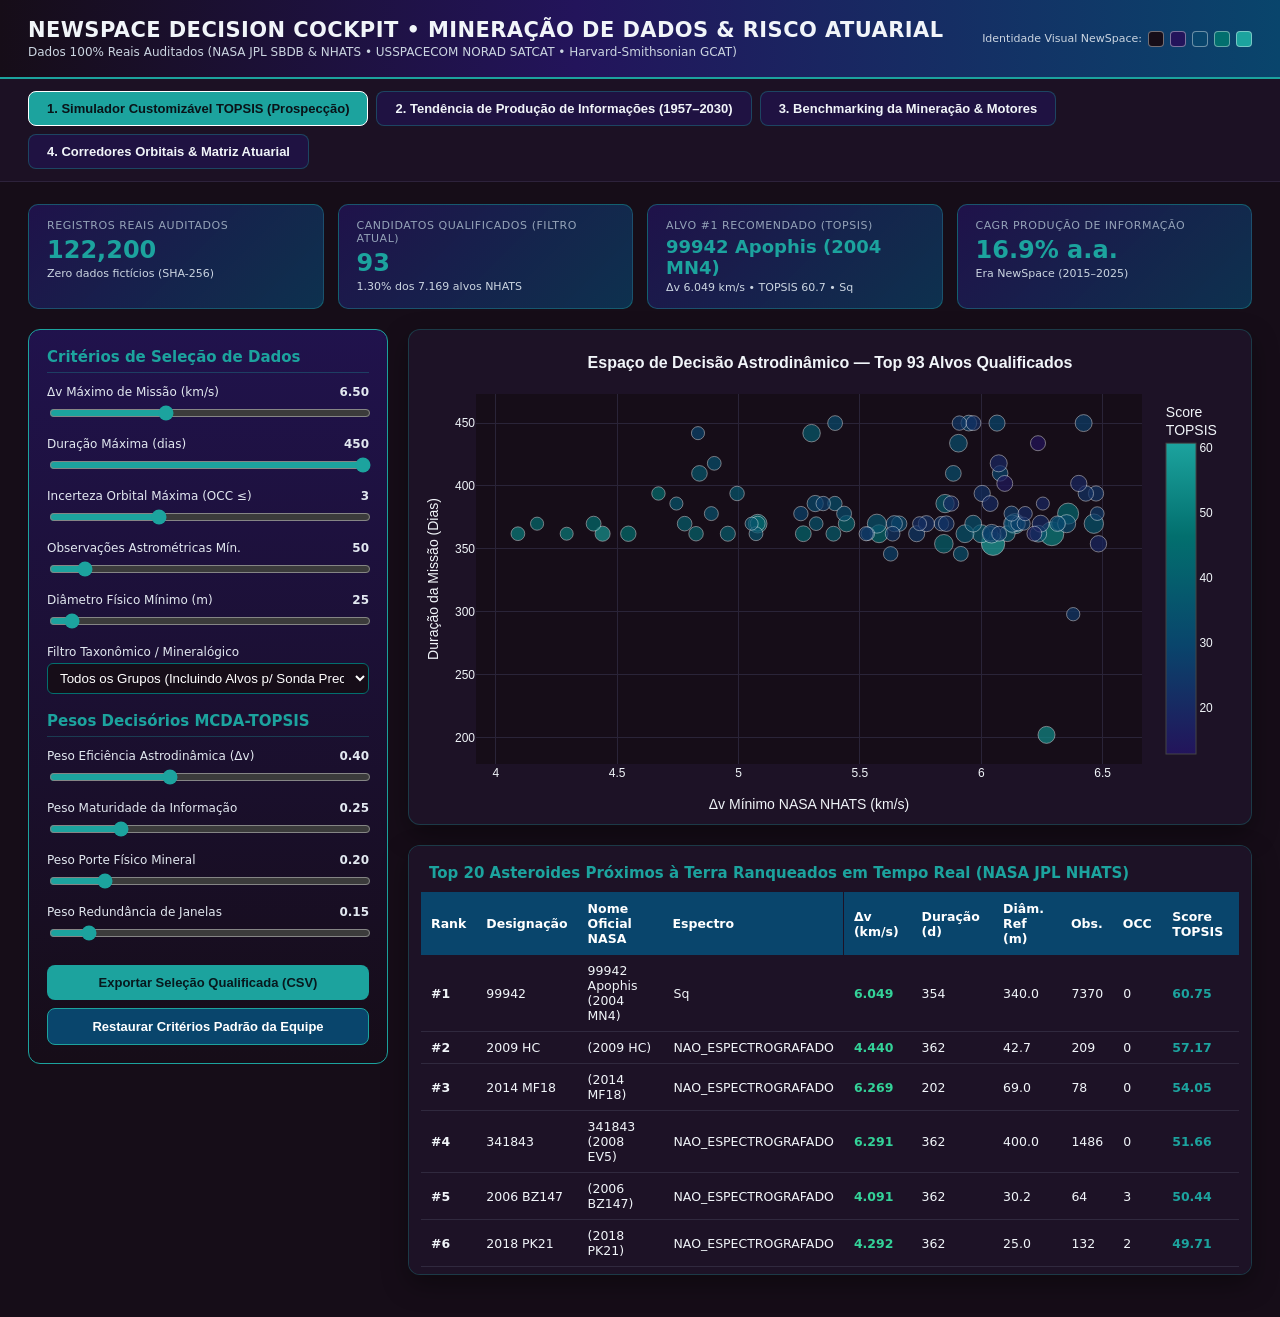
==== docs/index.html @ b4d5a3ee "feat: NewSpace Data Mining Benchmark, Interactive Dashboard and Technical Decision Report" ====
<!DOCTYPE html>
<html lang="pt-BR">
<head>
<meta charset="utf-8">
<meta name="viewport" content="width=device-width, initial-scale=1.0">
<title>NewSpace Analytics Cockpit — Benchmarking, Tendências & Decisão Multicritério</title>
<script src="https://cdn.plot.ly/plotly-2.35.2.min.js"></script>
<style>
  :root {
    --bg: #160D18;
    --violet: #23145B;
    --blue: #09456C;
    --teal: #026F6E;
    --cyan: #1CA39E;
    --text: #F1F5F9;
    --muted: #94A3B8;
  }
  * { box-sizing: border-box; }
  body {
    margin: 0; background: var(--bg); color: var(--text);
    font-family: 'Segoe UI', system-ui, -apple-system, sans-serif;
  }
  header {
    background: linear-gradient(90deg, var(--bg) 0%, var(--violet) 45%, var(--blue) 100%);
    border-bottom: 2px solid var(--cyan);
    padding: 18px 28px; display: flex; justify-content: space-between; align-items: center; flex-wrap: wrap; gap: 12px;
  }
  .brand-title { font-size: 21px; font-weight: 800; letter-spacing: 0.02em; }
  .brand-sub { font-size: 12px; color: #cbd5e1; margin-top: 3px; }
  .palette-pills { display: flex; gap: 6px; align-items: center; font-size: 11px; color: #cbd5e1; }
  .swatch { width: 16px; height: 16px; border-radius: 4px; border: 1px solid rgba(255,255,255,0.4); }
  nav.tabs {
    display: flex; gap: 8px; padding: 12px 28px; background: #1c1124; border-bottom: 1px solid #2d223b; flex-wrap: wrap;
  }
  .tab-btn {
    background: rgba(35, 20, 91, 0.55); color: var(--text); border: 1px solid rgba(28, 163, 158, 0.35);
    padding: 9px 18px; border-radius: 8px; cursor: pointer; font-weight: 600; font-size: 13px; transition: all 0.15s;
  }
  .tab-btn:hover { background: var(--blue); }
  .tab-btn.active { background: var(--cyan); color: #091318; border-color: #fff; font-weight: 800; }
  main { padding: 22px 28px; max-width: 1560px; margin: 0 auto; }
  .tab-panel { display: none; }
  .tab-panel.active { display: block; }
  .kpi-row { display: grid; grid-template-columns: repeat(auto-fit, minmax(220px, 1fr)); gap: 14px; margin-bottom: 20px; }
  .kpi {
    background: linear-gradient(135deg, rgba(35,20,91,0.75), rgba(9,69,108,0.65));
    border: 1px solid rgba(28,163,158,0.42); border-radius: 10px; padding: 14px 18px;
  }
  .kpi .lbl { font-size: 11px; color: var(--muted); text-transform: uppercase; letter-spacing: 0.05em; }
  .kpi .val { font-size: 24px; font-weight: 800; color: var(--cyan); margin-top: 4px; }
  .kpi .hint { font-size: 11px; color: #cbd5e1; margin-top: 3px; }
  .chart-card {
    background: #1D1226; border: 1px solid rgba(28,163,158,0.28); border-radius: 12px;
    padding: 12px; margin-bottom: 20px; box-shadow: 0 10px 26px rgba(0,0,0,0.35);
  }
  .sim-layout { display: grid; grid-template-columns: 360px 1fr; gap: 20px; align-items: start; }
  @media (max-width: 1024px) { .sim-layout { grid-template-columns: 1fr; } }
  .control-box {
    background: linear-gradient(180deg, rgba(35,20,91,0.78), rgba(22,13,24,0.95));
    border: 1px solid var(--cyan); border-radius: 12px; padding: 18px;
  }
  .control-box h3 { margin: 0 0 12px; font-size: 15px; color: var(--cyan); border-bottom: 1px solid rgba(28,163,158,0.3); padding-bottom: 6px; }
  .ctrl-group { margin-bottom: 12px; }
  .ctrl-group label { display: flex; justify-content: space-between; font-size: 12px; margin-bottom: 4px; color: #e2e8f0; }
  .ctrl-group input[type=range], .ctrl-group select { width: 100%; accent-color: var(--cyan); }
  .ctrl-group select {
    background: var(--bg); color: #fff; border: 1px solid var(--teal); padding: 6px 8px; border-radius: 6px;
  }
  .action-btn {
    width: 100%; padding: 10px; background: var(--cyan); color: #07191e; border: none;
    border-radius: 8px; font-weight: 800; cursor: pointer; margin-top: 8px; font-size: 13px;
  }
  .action-btn.secondary { background: var(--blue); color: #fff; border: 1px solid var(--cyan); }
  table.ranking-tbl { width: 100%; border-collapse: collapse; font-size: 12.5px; margin-top: 8px; }
  table.ranking-tbl th { background: var(--blue); color: #fff; padding: 9px 10px; text-align: left; position: sticky; top: 0; }
  table.ranking-tbl td { padding: 8px 10px; border-bottom: 1px solid rgba(148,163,184,0.16); }
  table.ranking-tbl tr:hover { background: rgba(28,163,158,0.14); }
</style>
</head>
<body>
<header>
  <div>
    <div class="brand-title">NEWSPACE DECISION COCKPIT • MINERAÇÃO DE DADOS &amp; RISCO ATUARIAL</div>
    <div class="brand-sub">Dados 100% Reais Auditados (NASA JPL SBDB &amp; NHATS • USSPACECOM NORAD SATCAT • Harvard-Smithsonian GCAT)</div>
  </div>
  <div class="palette-pills">
    <span>Identidade Visual NewSpace:</span>
    <span class="swatch" style="background:#160D18" title="#160D18"></span>
    <span class="swatch" style="background:#23145B" title="#23145B"></span>
    <span class="swatch" style="background:#09456C" title="#09456C"></span>
    <span class="swatch" style="background:#026F6E" title="#026F6E"></span>
    <span class="swatch" style="background:#1CA39E" title="#1CA39E"></span>
  </div>
</header>

<nav class="tabs">
  <button class="tab-btn active" onclick="switchTab('tab-sim', this)">1. Simulador Customizável TOPSIS (Prospecção)</button>
  <button class="tab-btn" onclick="switchTab('tab-trends', this)">2. Tendência de Produção de Informações (1957–2030)</button>
  <button class="tab-btn" onclick="switchTab('tab-bench', this)">3. Benchmarking da Mineração &amp; Motores</button>
  <button class="tab-btn" onclick="switchTab('tab-actuarial', this)">4. Corredores Orbitais &amp; Matriz Atuarial</button>
</nav>

<main>
  <!-- TAB 1: CUSTOMIZABLE INTERACTIVE SIMULATOR -->
  <section id="tab-sim" class="tab-panel active">
    <div class="kpi-row">
      <div class="kpi"><div class="lbl">Registros Reais Auditados</div><div class="val">122,200</div><div class="hint">Zero dados fictícios (SHA-256)</div></div>
      <div class="kpi"><div class="lbl">Candidatos Qualificados (Filtro Atual)</div><div class="val" id="kpi-cand-count">-</div><div class="hint" id="kpi-retention">-</div></div>
      <div class="kpi"><div class="lbl">Alvo #1 Recomendado (TOPSIS)</div><div class="val" id="kpi-top1-name" style="font-size:18px;">-</div><div class="hint" id="kpi-top1-meta">-</div></div>
      <div class="kpi"><div class="lbl">CAGR Produção de Informação</div><div class="val">16.9% a.a.</div><div class="hint">Era NewSpace (2015–2025)</div></div>
    </div>

    <div class="sim-layout">
      <aside class="control-box">
        <h3>Critérios de Seleção de Dados</h3>
        <div class="ctrl-group">
          <label><span>Δv Máximo de Missão (km/s)</span><strong id="lbl-dv">6.50</strong></label>
          <input type="range" id="ctrl-dv" min="4.0" max="11.0" step="0.25" value="6.5" oninput="recomputeTOPSIS()">
        </div>
        <div class="ctrl-group">
          <label><span>Duração Máxima (dias)</span><strong id="lbl-dur">450</strong></label>
          <input type="range" id="ctrl-dur" min="120" max="450" step="30" value="450" oninput="recomputeTOPSIS()">
        </div>
        <div class="ctrl-group">
          <label><span>Incerteza Orbital Máxima (OCC ≤)</span><strong id="lbl-occ">3</strong></label>
          <input type="range" id="ctrl-occ" min="0" max="9" step="1" value="3" oninput="recomputeTOPSIS()">
        </div>
        <div class="ctrl-group">
          <label><span>Observações Astrométricas Mín.</span><strong id="lbl-obs">50</strong></label>
          <input type="range" id="ctrl-obs" min="5" max="500" step="5" value="50" oninput="recomputeTOPSIS()">
        </div>
        <div class="ctrl-group">
          <label><span>Diâmetro Físico Mínimo (m)</span><strong id="lbl-diam">25</strong></label>
          <input type="range" id="ctrl-diam" min="5" max="400" step="5" value="25" oninput="recomputeTOPSIS()">
        </div>
        <div class="ctrl-group">
          <label><span>Filtro Taxonômico / Mineralógico</span></label>
          <select id="ctrl-grp" onchange="recomputeTOPSIS()">
            <option value="ALL">Todos os Grupos (Incluindo Alvos p/ Sonda Precursora)</option>
            <option value="KNOWN">Apenas Espectrografados Confirmados pela NASA</option>
            <option value="Complexo-C">Complexo-C (Voláteis &amp; Água ISRU)</option>
            <option value="Complexo-S">Complexo-S (Silicatados &amp; Rochosos)</option>
            <option value="Complexo-X/M">Complexo-X/M (Metálicos / Grupo da Platina)</option>
          </select>
        </div>

        <h3 style="margin-top:18px;">Pesos Decisórios MCDA-TOPSIS</h3>
        <div class="ctrl-group">
          <label><span>Peso Eficiência Astrodinâmica (Δv)</span><strong id="lbl-w1">0.40</strong></label>
          <input type="range" id="ctrl-w1" min="0.05" max="1.0" step="0.05" value="0.40" oninput="recomputeTOPSIS()">
        </div>
        <div class="ctrl-group">
          <label><span>Peso Maturidade da Informação</span><strong id="lbl-w2">0.25</strong></label>
          <input type="range" id="ctrl-w2" min="0.05" max="1.0" step="0.05" value="0.25" oninput="recomputeTOPSIS()">
        </div>
        <div class="ctrl-group">
          <label><span>Peso Porte Físico Mineral</span><strong id="lbl-w3">0.20</strong></label>
          <input type="range" id="ctrl-w3" min="0.05" max="1.0" step="0.05" value="0.20" oninput="recomputeTOPSIS()">
        </div>
        <div class="ctrl-group">
          <label><span>Peso Redundância de Janelas</span><strong id="lbl-w4">0.15</strong></label>
          <input type="range" id="ctrl-w4" min="0.05" max="1.0" step="0.05" value="0.15" oninput="recomputeTOPSIS()">
        </div>

        <button class="action-btn" onclick="exportFilteredCSV()">Exportar Seleção Qualificada (CSV)</button>
        <button class="action-btn secondary" onclick="resetDefaults()">Restaurar Critérios Padrão da Equipe</button>
      </aside>

      <div>
        <div class="chart-card"><div id="plot-sim-scatter" style="height:470px;"></div></div>
        <div class="chart-card" style="max-height:430px; overflow-y:auto;">
          <h3 style="margin:6px 8px 10px; color:var(--cyan); font-size:15px;">Top 20 Asteroides Próximos à Terra Ranqueados em Tempo Real (NASA JPL NHATS)</h3>
          <table class="ranking-tbl">
            <thead>
              <tr>
                <th>Rank</th><th>Designação</th><th>Nome Oficial NASA</th><th>Espectro</th>
                <th>Δv (km/s)</th><th>Duração (d)</th><th>Diâm. Ref (m)</th><th>Obs.</th><th>OCC</th><th>Score TOPSIS</th>
              </tr>
            </thead>
            <tbody id="tbl-sim-body"></tbody>
          </table>
        </div>
      </div>
    </div>
  </section>

  <!-- TAB 2: INFORMATION PRODUCTION TRENDS -->
  <section id="tab-trends" class="tab-panel">
    <div class="chart-card"><div id="plot-trends"></div></div>
    <div class="chart-card"><div id="plot-obs-corridors"></div></div>
  </section>

  <!-- TAB 3: DATA MINING BENCHMARK -->
  <section id="tab-bench" class="tab-panel">
    <div class="kpi-row">
      <div class="kpi"><div class="lbl">Motor Analítico Mais Rápido</div><div class="val" style="font-size:19px;">Polars (Lazy Parquet)</div><div class="hint">Latência total: 10.92 ms (3.9x speedup)</div></div>
      <div class="kpi"><div class="lbl">Melhor Clusterização NHATS</div><div class="val" style="font-size:19px;">Bisecting K-Means (k=4)</div><div class="hint">Silhouette: 0.2326</div></div>
      <div class="kpi"><div class="lbl">Melhor Classificador Atuarial</div><div class="val" style="font-size:19px;">Regressão Logística L2 (Baseline Atuarial)</div><div class="hint">ROC-AUC: 0.7846 | Brier: 0.05851</div></div>
    </div>
    <div class="chart-card"><div id="plot-eng-bench"></div></div>
    <div class="chart-card"><div id="plot-ml-bench"></div></div>
  </section>

  <!-- TAB 4: ORBITAL CORRIDORS & ACTUARIAL MATRIX -->
  <section id="tab-actuarial" class="tab-panel">
    <div class="chart-card"><div id="plot-actuarial-mat"></div></div>
  </section>
</main>

<script>
const NHATS_DATA = [{"spkid": 20001943, "pdes": "1943", "name": "1943 Anteros (1973 EC)", "spec": "L", "grp": "Complexo-S (Silicatado / Metais & Rochoso)", "dv": 11.705, "dur": 370, "diam": 2300.0, "diam_m_real": 1, "obs": 7762, "arc": 19592, "occ": 0, "traj": 13}, {"spkid": 20003361, "pdes": "3361", "name": "3361 Orpheus (1982 HR)", "spec": "NAO_ESPECTROGRAFADO", "grp": "Não Caracterizado (Alvo de Sonda Precursora)", "dv": 9.15, "dur": 354, "diam": 300.0, "diam_m_real": 1, "obs": 3216, "arc": 16130, "occ": 0, "traj": 17332}, {"spkid": 20004660, "pdes": "4660", "name": "4660 Nereus (1982 DB)", "spec": "Xe", "grp": "Complexo-X/M (Metálico / Grupo da Platina & Fe-Ni)", "dv": 10.37, "dur": 426, "diam": 330.0, "diam_m_real": 1, "obs": 5002, "arc": 16336, "occ": 0, "traj": 1583}, {"spkid": 20010302, "pdes": "10302", "name": "10302 (1989 ML)", "spec": "X", "grp": "Complexo-X/M (Metálico / Grupo da Platina & Fe-Ni)", "dv": 9.602, "dur": 410, "diam": 467.3, "diam_m_real": 0, "obs": 1419, "arc": 13393, "occ": 0, "traj": 33017}, {"spkid": 20025143, "pdes": "25143", "name": "25143 Itokawa (1998 SF36)", "spec": "S(IV)", "grp": "Complexo-S (Silicatado / Metais & Rochoso)", "dv": 9.409, "dur": 210, "diam": 330.0, "diam_m_real": 1, "obs": 1025, "arc": 9588, "occ": 0, "traj": 21558}, {"spkid": 20035107, "pdes": "35107", "name": "35107 (1991 VH)", "spec": "Sk", "grp": "Complexo-S (Silicatado / Metais & Rochoso)", "dv": 11.162, "dur": 370, "diam": 929.0, "diam_m_real": 1, "obs": 6255, "arc": 12673, "occ": 0, "traj": 24}, {"spkid": 20052381, "pdes": "52381", "name": "52381 (1993 HA)", "spec": "NAO_ESPECTROGRAFADO", "grp": "Não Caracterizado (Alvo de Sonda Precursora)", "dv": 10.314, "dur": 378, "diam": 359.4, "diam_m_real": 0, "obs": 447, "arc": 11843, "occ": 0, "traj": 3436}, {"spkid": 20065679, "pdes": "65679", "name": "65679 (1989 UQ)", "spec": "B", "grp": "Complexo-C (Carbonáceo / Voláteis & Água ISRU)", "dv": 8.643, "dur": 434, "diam": 918.0, "diam_m_real": 1, "obs": 1164, "arc": 25910, "occ": 0, "traj": 99891}, {"spkid": 20065717, "pdes": "65717", "name": "65717 (1993 BX3)", "spec": "NAO_ESPECTROGRAFADO", "grp": "Não Caracterizado (Alvo de Sonda Precursora)", "dv": 10.285, "dur": 346, "diam": 246.9, "diam_m_real": 0, "obs": 5611, "arc": 12271, "occ": 0, "traj": 7130}, {"spkid": 20085585, "pdes": "85585", "name": "85585 Mjolnir (1998 FG2)", "spec": "NAO_ESPECTROGRAFADO", "grp": "Não Caracterizado (Alvo de Sonda Precursora)", "dv": 10.421, "dur": 370, "diam": 173.9, "diam_m_real": 0, "obs": 206, "arc": 9985, "occ": 0, "traj": 1183}, {"spkid": 20089136, "pdes": "89136", "name": "89136 (2001 US16)", "spec": "NAO_ESPECTROGRAFADO", "grp": "Não Caracterizado (Alvo de Sonda Precursora)", "dv": 9.254, "dur": 402, "diam": 325.3, "diam_m_real": 0, "obs": 1355, "arc": 8874, "occ": 0, "traj": 28989}, {"spkid": 20098943, "pdes": "98943", "name": "98943 Torifune (2001 CC21)", "spec": "L", "grp": "Complexo-S (Silicatado / Metais & Rochoso)", "dv": 8.989, "dur": 450, "diam": 666.2, "diam_m_real": 0, "obs": 2398, "arc": 15801, "occ": 0, "traj": 57502}, {"spkid": 20099942, "pdes": "99942", "name": "99942 Apophis (2004 MN4)", "spec": "Sq", "grp": "Complexo-S (Silicatado / Metais & Rochoso)", "dv": 6.049, "dur": 354, "diam": 340.0, "diam_m_real": 1, "obs": 7370, "arc": 6599, "occ": 0, "traj": 272327}, {"spkid": 20101955, "pdes": "101955", "name": "101955 Bennu (1999 RQ36)", "spec": "B", "grp": "Complexo-C (Carbonáceo / Voláteis & Água ISRU)", "dv": 6.995, "dur": 362, "diam": 484.4, "diam_m_real": 1, "obs": 554, "arc": 7693, "occ": 0, "traj": 47757}, {"spkid": 20136618, "pdes": "136618", "name": "136618 (1994 CN2)", "spec": "NAO_ESPECTROGRAFADO", "grp": "Não Caracterizado (Alvo de Sonda Precursora)", "dv": 11.586, "dur": 314, "diam": 1569.1, "diam_m_real": 0, "obs": 1606, "arc": 11920, "occ": 0, "traj": 85}, {"spkid": 20138175, "pdes": "138175", "name": "138175 (2000 EE104)", "spec": "NAO_ESPECTROGRAFADO", "grp": "Não Caracterizado (Alvo de Sonda Precursora)", "dv": 10.028, "dur": 426, "diam": 293.8, "diam_m_real": 0, "obs": 1621, "arc": 9442, "occ": 0, "traj": 22744}, {"spkid": 20138404, "pdes": "138404", "name": "138404 (2000 HA24)", "spec": "NAO_ESPECTROGRAFADO", "grp": "Não Caracterizado (Alvo de Sonda Precursora)", "dv": 9.521, "dur": 378, "diam": 486.7, "diam_m_real": 0, "obs": 1681, "arc": 14915, "occ": 0, "traj": 13174}, {"spkid": 20139622, "pdes": "139622", "name": "139622 (2001 QQ142)", "spec": "Sq", "grp": "Complexo-S (Silicatado / Metais & Rochoso)", "dv": 11.792, "dur": 370, "diam": 748.1, "diam_m_real": 0, "obs": 1214, "arc": 9070, "occ": 0, "traj": 11}, {"spkid": 20141424, "pdes": "141424", "name": "141424 (2002 CD)", "spec": "NAO_ESPECTROGRAFADO", "grp": "Não Caracterizado (Alvo de Sonda Precursora)", "dv": 8.585, "dur": 410, "diam": 272.8, "diam_m_real": 0, "obs": 297, "arc": 2001, "occ": 1, "traj": 118067}, {"spkid": 20152563, "pdes": "152563", "name": "152563 (1992 BF)", "spec": "Xc", "grp": "Complexo-X/M (Metálico / Grupo da Platina & Fe-Ni)", "dv": 10.997, "dur": 402, "diam": 272.0, "diam_m_real": 1, "obs": 638, "arc": 25988, "occ": 0, "traj": 2412}, {"spkid": 20154019, "pdes": "154019", "name": "154019 (2002 CZ9)", "spec": "NAO_ESPECTROGRAFADO", "grp": "Não Caracterizado (Alvo de Sonda Precursora)", "dv": 11.674, "dur": 354, "diam": 141.8, "diam_m_real": 0, "obs": 69, "arc": 1269, "occ": 1, "traj": 44}, {"spkid": 20162162, "pdes": "162162", "name": "162162 (1999 DB7)", "spec": "NAO_ESPECTROGRAFADO", "grp": "Não Caracterizado (Alvo de Sonda Precursora)", "dv": 9.878, "dur": 362, "diam": 369.9, "diam_m_real": 0, "obs": 299, "arc": 9047, "occ": 0, "traj": 806}, {"spkid": 20162173, "pdes": "162173", "name": "162173 Ryugu (1999 JU3)", "spec": "Cb", "grp": "Complexo-C (Carbonáceo / Voláteis & Água ISRU)", "dv": 8.248, "dur": 370, "diam": 896.0, "diam_m_real": 1, "obs": 5124, "arc": 14345, "occ": 0, "traj": 77628}, {"spkid": 20163000, "pdes": "163000", "name": "163000 (2001 SW169)", "spec": "NAO_ESPECTROGRAFADO", "grp": "Não Caracterizado (Alvo de Sonda Precursora)", "dv": 9.547, "dur": 394, "diam": 517.7, "diam_m_real": 0, "obs": 1885, "arc": 10388, "occ": 0, "traj": 10990}, {"spkid": 20163081, "pdes": "163081", "name": "163081 (2002 AG29)", "spec": "NAO_ESPECTROGRAFADO", "grp": "Não Caracterizado (Alvo de Sonda Precursora)", "dv": 11.747, "dur": 362, "diam": 710.6, "diam_m_real": 0, "obs": 827, "arc": 14885, "occ": 0, "traj": 3}, {"spkid": 20163364, "pdes": "163364", "name": "163364 (2002 OD20)", "spec": "NAO_ESPECTROGRAFADO", "grp": "Não Caracterizado (Alvo de Sonda Precursora)", "dv": 10.755, "dur": 362, "diam": 607.3, "diam_m_real": 0, "obs": 687, "arc": 9082, "occ": 0, "traj": 384}, {"spkid": 20163899, "pdes": "163899", "name": "163899 (2003 SD220)", "spec": "NAO_ESPECTROGRAFADO", "grp": "Não Caracterizado (Alvo de Sonda Precursora)", "dv": 9.851, "dur": 178, "diam": 791.0, "diam_m_real": 1, "obs": 1935, "arc": 9153, "occ": 0, "traj": 2535}, {"spkid": 20164207, "pdes": "164207", "name": "164207 Cardea (2004 GU9)", "spec": "NAO_ESPECTROGRAFADO", "grp": "Não Caracterizado (Alvo de Sonda Precursora)", "dv": 10.74, "dur": 362, "diam": 163.0, "diam_m_real": 1, "obs": 367, "arc": 9301, "occ": 0, "traj": 7671}, {"spkid": 20175706, "pdes": "175706", "name": "175706 (1996 FG3)", "spec": "C", "grp": "Complexo-C (Carbonáceo / Voláteis & Água ISRU)", "dv": 11.274, "dur": 450, "diam": 1196.0, "diam_m_real": 1, "obs": 3126, "arc": 14691, "occ": 0, "traj": 44}, {"spkid": 20187040, "pdes": "187040", "name": "187040 (2005 JS108)", "spec": "NAO_ESPECTROGRAFADO", "grp": "Não Caracterizado (Alvo de Sonda Precursora)", "dv": 11.607, "dur": 386, "diam": 430.0, "diam_m_real": 1, "obs": 832, "arc": 8093, "occ": 0, "traj": 56}, {"spkid": 20190491, "pdes": "190491", "name": "190491 (2000 FJ10)", "spec": "NAO_ESPECTROGRAFADO", "grp": "Não Caracterizado (Alvo de Sonda Precursora)", "dv": 11.755, "dur": 450, "diam": 225.9, "diam_m_real": 0, "obs": 251, "arc": 6321, "occ": 0, "traj": 2}, {"spkid": 20192559, "pdes": "192559", "name": "192559 (1998 VO)", "spec": "NAO_ESPECTROGRAFADO", "grp": "Não Caracterizado (Alvo de Sonda Precursora)", "dv": 11.544, "dur": 362, "diam": 302.0, "diam_m_real": 0, "obs": 575, "arc": 7308, "occ": 0, "traj": 75}, {"spkid": 20207945, "pdes": "207945", "name": "207945 (1991 JW)", "spec": "NAO_ESPECTROGRAFADO", "grp": "Não Caracterizado (Alvo de Sonda Precursora)", "dv": 7.122, "dur": 362, "diam": 423.0, "diam_m_real": 1, "obs": 366, "arc": 26086, "occ": 0, "traj": 150606}, {"spkid": 20208023, "pdes": "208023", "name": "208023 (1999 AQ10)", "spec": "S:", "grp": "Complexo-S (Silicatado / Metais & Rochoso)", "dv": 9.212, "dur": 394, "diam": 287.8, "diam_m_real": 0, "obs": 451, "arc": 10147, "occ": 0, "traj": 32890}, {"spkid": 20216985, "pdes": "216985", "name": "216985 (2000 QK130)", "spec": "NAO_ESPECTROGRAFADO", "grp": "Não Caracterizado (Alvo de Sonda Precursora)", "dv": 8.336, "dur": 346, "diam": 198.7, "diam_m_real": 0, "obs": 251, "arc": 8148, "occ": 0, "traj": 8465}, {"spkid": 20218017, "pdes": "218017", "name": "218017 (2001 XV266)", "spec": "NAO_ESPECTROGRAFADO", "grp": "Não Caracterizado (Alvo de Sonda Precursora)", "dv": 11.181, "dur": 362, "diam": 451.0, "diam_m_real": 1, "obs": 431, "arc": 9095, "occ": 0, "traj": 369}, {"spkid": 20225312, "pdes": "225312", "name": "225312 (1996 XB27)", "spec": "NAO_ESPECTROGRAFADO", "grp": "Não Caracterizado (Alvo de Sonda Precursora)", "dv": 8.099, "dur": 450, "diam": 150.3, "diam_m_real": 0, "obs": 229, "arc": 9558, "occ": 0, "traj": 137525}, {"spkid": 20226554, "pdes": "226554", "name": "226554 (2003 WR21)", "spec": "NAO_ESPECTROGRAFADO", "grp": "Não Caracterizado (Alvo de Sonda Precursora)", "dv": 10.544, "dur": 370, "diam": 482.0, "diam_m_real": 1, "obs": 545, "arc": 12071, "occ": 0, "traj": 1476}, {"spkid": 20228502, "pdes": "228502", "name": "228502 (2001 TE2)", "spec": "NAO_ESPECTROGRAFADO", "grp": "Não Caracterizado (Alvo de Sonda Precursora)", "dv": 8.312, "dur": 362, "diam": 302.0, "diam_m_real": 1, "obs": 486, "arc": 6914, "occ": 0, "traj": 24481}, {"spkid": 20251732, "pdes": "251732", "name": "251732 (1998 HG49)", "spec": "NAO_ESPECTROGRAFADO", "grp": "Não Caracterizado (Alvo de Sonda Precursora)", "dv": 8.278, "dur": 370, "diam": 163.2, "diam_m_real": 0, "obs": 156, "arc": 9145, "occ": 0, "traj": 73005}, {"spkid": 20253062, "pdes": "253062", "name": "253062 (2002 TC70)", "spec": "NAO_ESPECTROGRAFADO", "grp": "Não Caracterizado (Alvo de Sonda Precursora)", "dv": 10.489, "dur": 434, "diam": 221.9, "diam_m_real": 0, "obs": 470, "arc": 8774, "occ": 0, "traj": 9031}, {"spkid": 20264308, "pdes": "264308", "name": "264308 (1999 NA5)", "spec": "NAO_ESPECTROGRAFADO", "grp": "Não Caracterizado (Alvo de Sonda Precursora)", "dv": 11.115, "dur": 378, "diam": 302.0, "diam_m_real": 0, "obs": 185, "arc": 9648, "occ": 0, "traj": 404}, {"spkid": 20265482, "pdes": "265482", "name": "265482 (2005 EE)", "spec": "NAO_ESPECTROGRAFADO", "grp": "Não Caracterizado (Alvo de Sonda Precursora)", "dv": 11.998, "dur": 370, "diam": 211.2, "diam_m_real": 0, "obs": 474, "arc": 6907, "occ": 0, "traj": 1}, {"spkid": 20278381, "pdes": "278381", "name": "278381 (2007 MR)", "spec": "NAO_ESPECTROGRAFADO", "grp": "Não Caracterizado (Alvo de Sonda Precursora)", "dv": 9.134, "dur": 434, "diam": 152.0, "diam_m_real": 0, "obs": 85, "arc": 1712, "occ": 1, "traj": 15828}, {"spkid": 20292220, "pdes": "292220", "name": "292220 (2006 SU49)", "spec": "NAO_ESPECTROGRAFADO", "grp": "Não Caracterizado (Alvo de Sonda Precursora)", "dv": 9.285, "dur": 370, "diam": 486.7, "diam_m_real": 0, "obs": 576, "arc": 9113, "occ": 0, "traj": 4580}, {"spkid": 20307564, "pdes": "307564", "name": "307564 (2003 FQ6)", "spec": "NAO_ESPECTROGRAFADO", "grp": "Não Caracterizado (Alvo de Sonda Precursora)", "dv": 11.994, "dur": 386, "diam": 260.3, "diam_m_real": 0, "obs": 158, "arc": 7860, "occ": 0, "traj": 2}, {"spkid": 20309214, "pdes": "309214", "name": "309214 (2007 LL)", "spec": "NAO_ESPECTROGRAFADO", "grp": "Não Caracterizado (Alvo de Sonda Precursora)", "dv": 9.481, "dur": 394, "diam": 291.3, "diam_m_real": 0, "obs": 415, "arc": 1187, "occ": 1, "traj": 30029}, {"spkid": 20326354, "pdes": "326354", "name": "326354 (2000 SJ344)", "spec": "NAO_ESPECTROGRAFADO", "grp": "Não Caracterizado (Alvo de Sonda Precursora)", "dv": 7.861, "dur": 362, "diam": 101.8, "diam_m_real": 0, "obs": 70, "arc": 8260, "occ": 0, "traj": 84255}, {"spkid": 20329437, "pdes": "329437", "name": "329437 (2002 OA22)", "spec": "NAO_ESPECTROGRAFADO", "grp": "Não Caracterizado (Alvo de Sonda Precursora)", "dv": 8.976, "dur": 402, "diam": 482.5, "diam_m_real": 0, "obs": 921, "arc": 7729, "occ": 0, "traj": 36005}, {"spkid": 20341050, "pdes": "341050", "name": "341050 (2007 HZ)", "spec": "NAO_ESPECTROGRAFADO", "grp": "Não Caracterizado (Alvo de Sonda Precursora)", "dv": 11.532, "dur": 386, "diam": 302.8, "diam_m_real": 0, "obs": 268, "arc": 13586, "occ": 0, "traj": 97}, {"spkid": 20341843, "pdes": "341843", "name": "341843 (2008 EV5)", "spec": "NAO_ESPECTROGRAFADO", "grp": "Não Caracterizado (Alvo de Sonda Precursora)", "dv": 6.291, "dur": 362, "diam": 400.0, "diam_m_real": 1, "obs": 1486, "arc": 6624, "occ": 0, "traj": 320845}, {"spkid": 20350462, "pdes": "350462", "name": "350462 (1998 KG3)", "spec": "NAO_ESPECTROGRAFADO", "grp": "Não Caracterizado (Alvo de Sonda Precursora)", "dv": 8.429, "dur": 378, "diam": 139.8, "diam_m_real": 0, "obs": 312, "arc": 9131, "occ": 0, "traj": 83828}, {"spkid": 20350523, "pdes": "350523", "name": "350523 (2000 EA14)", "spec": "NAO_ESPECTROGRAFADO", "grp": "Não Caracterizado (Alvo de Sonda Precursora)", "dv": 8.035, "dur": 394, "diam": 211.7, "diam_m_real": 0, "obs": 333, "arc": 9557, "occ": 0, "traj": 140290}, {"spkid": 20350713, "pdes": "350713", "name": "350713 (2001 XP88)", "spec": "NAO_ESPECTROGRAFADO", "grp": "Não Caracterizado (Alvo de Sonda Precursora)", "dv": 11.502, "dur": 386, "diam": 262.6, "diam_m_real": 0, "obs": 218, "arc": 9044, "occ": 0, "traj": 223}, {"spkid": 20350751, "pdes": "350751", "name": "350751 (2002 AW)", "spec": "NAO_ESPECTROGRAFADO", "grp": "Não Caracterizado (Alvo de Sonda Precursora)", "dv": 8.235, "dur": 450, "diam": 251.8, "diam_m_real": 0, "obs": 710, "arc": 8035, "occ": 0, "traj": 102852}, {"spkid": 20354182, "pdes": "354182", "name": "354182 (2002 DU3)", "spec": "Sq", "grp": "Complexo-S (Silicatado / Metais & Rochoso)", "dv": 9.383, "dur": 370, "diam": 258.1, "diam_m_real": 0, "obs": 286, "arc": 8333, "occ": 0, "traj": 2494}, {"spkid": 20363067, "pdes": "363067", "name": "363067 (2000 CO101)", "spec": "Xk", "grp": "Complexo-X/M (Metálico / Grupo da Platina & Fe-Ni)", "dv": 11.081, "dur": 362, "diam": 528.9, "diam_m_real": 0, "obs": 1148, "arc": 7383, "occ": 0, "traj": 61}, {"spkid": 20363305, "pdes": "363305", "name": "363305 (2002 NV16)", "spec": "NAO_ESPECTROGRAFADO", "grp": "Não Caracterizado (Alvo de Sonda Precursora)", "dv": 7.97, "dur": 218, "diam": 190.9, "diam_m_real": 0, "obs": 629, "arc": 8226, "occ": 0, "traj": 41943}, {"spkid": 20363505, "pdes": "363505", "name": "363505 (2003 UC20)", "spec": "NAO_ESPECTROGRAFADO", "grp": "Não Caracterizado (Alvo de Sonda Precursora)", "dv": 11.852, "dur": 322, "diam": 1876.0, "diam_m_real": 1, "obs": 1075, "arc": 26234, "occ": 0, "traj": 23}, {"spkid": 20367789, "pdes": "367789", "name": "367789 (2011 AG5)", "spec": "NAO_ESPECTROGRAFADO", "grp": "Não Caracterizado (Alvo de Sonda Precursora)", "dv": 10.999, "dur": 346, "diam": 162.8, "diam_m_real": 0, "obs": 446, "arc": 5397, "occ": 0, "traj": 231}, {"spkid": 20367943, "pdes": "367943", "name": "367943 Duende (2012 DA14)", "spec": "NAO_ESPECTROGRAFADO", "grp": "Não Caracterizado (Alvo de Sonda Precursora)", "dv": 8.479, "dur": 370, "diam": 53.2, "diam_m_real": 0, "obs": 1017, "arc": 364, "occ": 0, "traj": 9075}, {"spkid": 20371660, "pdes": "371660", "name": "371660 (2007 CN26)", "spec": "NAO_ESPECTROGRAFADO", "grp": "Não Caracterizado (Alvo de Sonda Precursora)", "dv": 10.91, "dur": 370, "diam": 230.0, "diam_m_real": 1, "obs": 293, "arc": 6894, "occ": 0, "traj": 134}, {"spkid": 20380128, "pdes": "380128", "name": "380128 (1997 WB21)", "spec": "NAO_ESPECTROGRAFADO", "grp": "Não Caracterizado (Alvo de Sonda Precursora)", "dv": 11.273, "dur": 346, "diam": 325.3, "diam_m_real": 0, "obs": 421, "arc": 10015, "occ": 0, "traj": 254}, {"spkid": 20382758, "pdes": "382758", "name": "382758 (2003 GY)", "spec": "NAO_ESPECTROGRAFADO", "grp": "Não Caracterizado (Alvo de Sonda Precursora)", "dv": 11.543, "dur": 362, "diam": 335.8, "diam_m_real": 0, "obs": 374, "arc": 7882, "occ": 0, "traj": 48}, {"spkid": 20382875, "pdes": "382875", "name": "382875 (2004 KE1)", "spec": "NAO_ESPECTROGRAFADO", "grp": "Não Caracterizado (Alvo de Sonda Precursora)", "dv": 9.432, "dur": 378, "diam": 165.5, "diam_m_real": 0, "obs": 136, "arc": 6868, "occ": 0, "traj": 28351}, {"spkid": 20387733, "pdes": "387733", "name": "387733 (2003 GS)", "spec": "NAO_ESPECTROGRAFADO", "grp": "Não Caracterizado (Alvo de Sonda Precursora)", "dv": 11.754, "dur": 362, "diam": 344.0, "diam_m_real": 1, "obs": 933, "arc": 8101, "occ": 0, "traj": 28}, {"spkid": 20387816, "pdes": "387816", "name": "387816 (2004 FM17)", "spec": "NAO_ESPECTROGRAFADO", "grp": "Não Caracterizado (Alvo de Sonda Precursora)", "dv": 10.508, "dur": 450, "diam": 494.5, "diam_m_real": 0, "obs": 227, "arc": 7351, "occ": 0, "traj": 8619}, {"spkid": 20401954, "pdes": "401954", "name": "401954 (2002 RW25)", "spec": "NAO_ESPECTROGRAFADO", "grp": "Não Caracterizado (Alvo de Sonda Precursora)", "dv": 10.522, "dur": 402, "diam": 613.3, "diam_m_real": 0, "obs": 167, "arc": 8799, "occ": 0, "traj": 4092}, {"spkid": 20410649, "pdes": "410649", "name": "410649 (2008 SO)", "spec": "NAO_ESPECTROGRAFADO", "grp": "Não Caracterizado (Alvo de Sonda Precursora)", "dv": 10.411, "dur": 370, "diam": 251.8, "diam_m_real": 0, "obs": 248, "arc": 6259, "occ": 0, "traj": 1503}, {"spkid": 20414990, "pdes": "414990", "name": "414990 (2011 EM51)", "spec": "NAO_ESPECTROGRAFADO", "grp": "Não Caracterizado (Alvo de Sonda Precursora)", "dv": 11.967, "dur": 450, "diam": 153.8, "diam_m_real": 0, "obs": 272, "arc": 3503, "occ": 0, "traj": 1}, {"spkid": 20416151, "pdes": "416151", "name": "416151 (2002 RQ25)", "spec": "NAO_ESPECTROGRAFADO", "grp": "Não Caracterizado (Alvo de Sonda Precursora)", "dv": 10.555, "dur": 394, "diam": 270.3, "diam_m_real": 0, "obs": 318, "arc": 7392, "occ": 0, "traj": 1240}, {"spkid": 20416186, "pdes": "416186", "name": "416186 (2002 TD60)", "spec": "NAO_ESPECTROGRAFADO", "grp": "Não Caracterizado (Alvo de Sonda Precursora)", "dv": 9.04, "dur": 362, "diam": 482.5, "diam_m_real": 0, "obs": 1039, "arc": 7734, "occ": 0, "traj": 17783}, {"spkid": 20416283, "pdes": "416283", "name": "416283 (2003 MM)", "spec": "NAO_ESPECTROGRAFADO", "grp": "Não Caracterizado (Alvo de Sonda Precursora)", "dv": 10.979, "dur": 410, "diam": 173.9, "diam_m_real": 0, "obs": 110, "arc": 5071, "occ": 0, "traj": 459}, {"spkid": 20417419, "pdes": "417419", "name": "417419 (2006 KL21)", "spec": "NAO_ESPECTROGRAFADO", "grp": "Não Caracterizado (Alvo de Sonda Precursora)", "dv": 8.456, "dur": 362, "diam": 240.9, "diam_m_real": 0, "obs": 214, "arc": 6181, "occ": 0, "traj": 8458}, {"spkid": 20420210, "pdes": "420210", "name": "420210 (2011 HF)", "spec": "NAO_ESPECTROGRAFADO", "grp": "Não Caracterizado (Alvo de Sonda Precursora)", "dv": 11.943, "dur": 362, "diam": 302.0, "diam_m_real": 0, "obs": 226, "arc": 4742, "occ": 0, "traj": 1}, {"spkid": 20422686, "pdes": "422686", "name": "422686 (2000 AC6)", "spec": "Q", "grp": "Complexo-S (Silicatado / Condrito Ordinário)", "dv": 10.849, "dur": 354, "diam": 176.0, "diam_m_real": 1, "obs": 464, "arc": 9513, "occ": 0, "traj": 6803}, {"spkid": 20424392, "pdes": "424392", "name": "424392 (2007 YJ)", "spec": "NAO_ESPECTROGRAFADO", "grp": "Não Caracterizado (Alvo de Sonda Precursora)", "dv": 9.872, "dur": 410, "diam": 239.0, "diam_m_real": 1, "obs": 189, "arc": 5459, "occ": 0, "traj": 6946}, {"spkid": 20424482, "pdes": "424482", "name": "424482 (2008 DG5)", "spec": "NAO_ESPECTROGRAFADO", "grp": "Não Caracterizado (Alvo de Sonda Precursora)", "dv": 8.785, "dur": 346, "diam": 446.3, "diam_m_real": 0, "obs": 1581, "arc": 9065, "occ": 0, "traj": 11849}, {"spkid": 20429389, "pdes": "429389", "name": "429389 (2010 PR10)", "spec": "NAO_ESPECTROGRAFADO", "grp": "Não Caracterizado (Alvo de Sonda Precursora)", "dv": 8.399, "dur": 362, "diam": 171.2, "diam_m_real": 0, "obs": 201, "arc": 4652, "occ": 0, "traj": 10245}, {"spkid": 20433303, "pdes": "433303", "name": "433303 (2013 NX)", "spec": "NAO_ESPECTROGRAFADO", "grp": "Não Caracterizado (Alvo de Sonda Precursora)", "dv": 6.681, "dur": 386, "diam": 140.0, "diam_m_real": 0, "obs": 162, "arc": 659, "occ": 2, "traj": 182827}, {"spkid": 20433953, "pdes": "433953", "name": "433953 (1997 XR2)", "spec": "NAO_ESPECTROGRAFADO", "grp": "Não Caracterizado (Alvo de Sonda Precursora)", "dv": 8.288, "dur": 354, "diam": 259.0, "diam_m_real": 1, "obs": 548, "arc": 10332, "occ": 0, "traj": 31705}, {"spkid": 20437841, "pdes": "437841", "name": "437841 (1998 HD14)", "spec": "NAO_ESPECTROGRAFADO", "grp": "Não Caracterizado (Alvo de Sonda Precursora)", "dv": 11.661, "dur": 362, "diam": 232.4, "diam_m_real": 0, "obs": 210, "arc": 7735, "occ": 0, "traj": 321}, {"spkid": 20443104, "pdes": "443104", "name": "443104 (2013 XK22)", "spec": "NAO_ESPECTROGRAFADO", "grp": "Não Caracterizado (Alvo de Sonda Precursora)", "dv": 7.423, "dur": 378, "diam": 54.7, "diam_m_real": 0, "obs": 99, "arc": 959, "occ": 1, "traj": 98932}, {"spkid": 20446862, "pdes": "446862", "name": "446862 (2001 VB76)", "spec": "NAO_ESPECTROGRAFADO", "grp": "Não Caracterizado (Alvo de Sonda Precursora)", "dv": 11.855, "dur": 386, "diam": 287.8, "diam_m_real": 0, "obs": 178, "arc": 8653, "occ": 0, "traj": 10}, {"spkid": 20450237, "pdes": "450237", "name": "450237 (2002 XY38)", "spec": "NAO_ESPECTROGRAFADO", "grp": "Não Caracterizado (Alvo de Sonda Precursora)", "dv": 7.113, "dur": 346, "diam": 96.0, "diam_m_real": 1, "obs": 145, "arc": 7342, "occ": 0, "traj": 184483}, {"spkid": 20450300, "pdes": "450300", "name": "450300 (2004 QD14)", "spec": "NAO_ESPECTROGRAFADO", "grp": "Não Caracterizado (Alvo de Sonda Precursora)", "dv": 11.43, "dur": 378, "diam": 268.8, "diam_m_real": 0, "obs": 193, "arc": 8076, "occ": 0, "traj": 39}, {"spkid": 20451157, "pdes": "451157", "name": "451157 (2009 SQ104)", "spec": "NAO_ESPECTROGRAFADO", "grp": "Não Caracterizado (Alvo de Sonda Precursora)", "dv": 9.617, "dur": 362, "diam": 218.1, "diam_m_real": 0, "obs": 383, "arc": 5899, "occ": 0, "traj": 3715}, {"spkid": 20451370, "pdes": "451370", "name": "451370 (2011 AK5)", "spec": "NAO_ESPECTROGRAFADO", "grp": "Não Caracterizado (Alvo de Sonda Precursora)", "dv": 8.947, "dur": 362, "diam": 186.0, "diam_m_real": 0, "obs": 128, "arc": 4782, "occ": 0, "traj": 9924}, {"spkid": 20452389, "pdes": "452389", "name": "452389 (2002 NW16)", "spec": "NAO_ESPECTROGRAFADO", "grp": "Não Caracterizado (Alvo de Sonda Precursora)", "dv": 10.579, "dur": 354, "diam": 846.0, "diam_m_real": 1, "obs": 2129, "arc": 8103, "occ": 0, "traj": 225}, {"spkid": 20452807, "pdes": "452807", "name": "452807 (2006 KV89)", "spec": "NAO_ESPECTROGRAFADO", "grp": "Não Caracterizado (Alvo de Sonda Precursora)", "dv": 8.094, "dur": 346, "diam": 182.2, "diam_m_real": 0, "obs": 176, "arc": 7439, "occ": 0, "traj": 19980}, {"spkid": 20453563, "pdes": "453563", "name": "453563 (2010 BB)", "spec": "NAO_ESPECTROGRAFADO", "grp": "Não Caracterizado (Alvo de Sonda Precursora)", "dv": 11.73, "dur": 362, "diam": 332.2, "diam_m_real": 0, "obs": 305, "arc": 5431, "occ": 0, "traj": 7}, {"spkid": 20455148, "pdes": "455148", "name": "455148 (1994 UG)", "spec": "NAO_ESPECTROGRAFADO", "grp": "Não Caracterizado (Alvo de Sonda Precursora)", "dv": 10.124, "dur": 338, "diam": 219.7, "diam_m_real": 0, "obs": 328, "arc": 10629, "occ": 0, "traj": 2627}, {"spkid": 20455415, "pdes": "455415", "name": "455415 (2003 GA)", "spec": "NAO_ESPECTROGRAFADO", "grp": "Não Caracterizado (Alvo de Sonda Precursora)", "dv": 9.408, "dur": 354, "diam": 188.4, "diam_m_real": 0, "obs": 362, "arc": 8323, "occ": 0, "traj": 24558}, {"spkid": 20457663, "pdes": "457663", "name": "457663 (2009 DN1)", "spec": "NAO_ESPECTROGRAFADO", "grp": "Não Caracterizado (Alvo de Sonda Precursora)", "dv": 11.413, "dur": 370, "diam": 323.5, "diam_m_real": 0, "obs": 201, "arc": 12905, "occ": 0, "traj": 67}, {"spkid": 20458452, "pdes": "458452", "name": "458452 (2011 BR15)", "spec": "NAO_ESPECTROGRAFADO", "grp": "Não Caracterizado (Alvo de Sonda Precursora)", "dv": 11.935, "dur": 362, "diam": 408.6, "diam_m_real": 0, "obs": 187, "arc": 8002, "occ": 0, "traj": 4}, {"spkid": 20459200, "pdes": "459200", "name": "459200 (2012 DK61)", "spec": "NAO_ESPECTROGRAFADO", "grp": "Não Caracterizado (Alvo de Sonda Precursora)", "dv": 9.223, "dur": 362, "diam": 223.9, "diam_m_real": 0, "obs": 229, "arc": 9138, "occ": 0, "traj": 9059}, {"spkid": 20459872, "pdes": "459872", "name": "459872 (2014 EK24)", "spec": "NAO_ESPECTROGRAFADO", "grp": "Não Caracterizado (Alvo de Sonda Precursora)", "dv": 8.471, "dur": 410, "diam": 78.4, "diam_m_real": 0, "obs": 590, "arc": 1415, "occ": 0, "traj": 27951}, {"spkid": 20462959, "pdes": "462959", "name": "462959 (2011 DU)", "spec": "NAO_ESPECTROGRAFADO", "grp": "Não Caracterizado (Alvo de Sonda Precursora)", "dv": 10.682, "dur": 370, "diam": 223.9, "diam_m_real": 0, "obs": 650, "arc": 5394, "occ": 0, "traj": 1859}, {"spkid": 20464798, "pdes": "464798", "name": "464798 (2004 JX20)", "spec": "NAO_ESPECTROGRAFADO", "grp": "Não Caracterizado (Alvo de Sonda Precursora)", "dv": 11.766, "dur": 362, "diam": 1109.0, "diam_m_real": 1, "obs": 995, "arc": 7280, "occ": 0, "traj": 47}, {"spkid": 20465617, "pdes": "465617", "name": "465617 (2009 EK1)", "spec": "NAO_ESPECTROGRAFADO", "grp": "Não Caracterizado (Alvo de Sonda Precursora)", "dv": 10.244, "dur": 362, "diam": 196.7, "diam_m_real": 0, "obs": 86, "arc": 7813, "occ": 0, "traj": 157}, {"spkid": 20465633, "pdes": "465633", "name": "465633 (2009 JR5)", "spec": "NAO_ESPECTROGRAFADO", "grp": "Não Caracterizado (Alvo de Sonda Precursora)", "dv": 10.853, "dur": 386, "diam": 300.3, "diam_m_real": 0, "obs": 156, "arc": 6528, "occ": 0, "traj": 609}, {"spkid": 20467336, "pdes": "467336", "name": "467336 (2002 LT38)", "spec": "NAO_ESPECTROGRAFADO", "grp": "Não Caracterizado (Alvo de Sonda Precursora)", "dv": 10.757, "dur": 354, "diam": 277.3, "diam_m_real": 0, "obs": 839, "arc": 7698, "occ": 0, "traj": 2146}, {"spkid": 20468005, "pdes": "468005", "name": "468005 (2012 XD112)", "spec": "NAO_ESPECTROGRAFADO", "grp": "Não Caracterizado (Alvo de Sonda Precursora)", "dv": 11.654, "dur": 394, "diam": 213.2, "diam_m_real": 0, "obs": 326, "arc": 4353, "occ": 0, "traj": 20}, {"spkid": 20469219, "pdes": "469219", "name": "469219 Kamo`oalewa (2016 HO3)", "spec": "NAO_ESPECTROGRAFADO", "grp": "Não Caracterizado (Alvo de Sonda Precursora)", "dv": 6.107, "dur": 362, "diam": 50.7, "diam_m_real": 0, "obs": 335, "arc": 7660, "occ": 0, "traj": 3162308}, {"spkid": 20470975, "pdes": "470975", "name": "470975 (2009 SC15)", "spec": "NAO_ESPECTROGRAFADO", "grp": "Não Caracterizado (Alvo de Sonda Precursora)", "dv": 10.2, "dur": 362, "diam": 190.4, "diam_m_real": 0, "obs": 339, "arc": 8707, "occ": 0, "traj": 2104}, {"spkid": 20471240, "pdes": "471240", "name": "471240 (2011 BT15)", "spec": "NAO_ESPECTROGRAFADO", "grp": "Não Caracterizado (Alvo de Sonda Precursora)", "dv": 8.909, "dur": 322, "diam": 168.8, "diam_m_real": 0, "obs": 239, "arc": 6863, "occ": 0, "traj": 15105}, {"spkid": 20471984, "pdes": "471984", "name": "471984 (2013 UE3)", "spec": "NAO_ESPECTROGRAFADO", "grp": "Não Caracterizado (Alvo de Sonda Precursora)", "dv": 7.447, "dur": 378, "diam": 98.9, "diam_m_real": 0, "obs": 115, "arc": 1020, "occ": 2, "traj": 237539}, {"spkid": 20474158, "pdes": "474158", "name": "474158 (1999 FA)", "spec": "S", "grp": "Complexo-S (Silicatado / Metais & Rochoso)", "dv": 8.882, "dur": 378, "diam": 264.8, "diam_m_real": 0, "obs": 499, "arc": 17525, "occ": 0, "traj": 13908}, {"spkid": 20474163, "pdes": "474163", "name": "474163 (1999 SO5)", "spec": "NAO_ESPECTROGRAFADO", "grp": "Não Caracterizado (Alvo de Sonda Precursora)", "dv": 9.254, "dur": 362, "diam": 253.6, "diam_m_real": 0, "obs": 351, "arc": 9504, "occ": 0, "traj": 3185}, {"spkid": 20478784, "pdes": "478784", "name": "478784 (2012 UV136)", "spec": "NAO_ESPECTROGRAFADO", "grp": "Não Caracterizado (Alvo de Sonda Precursora)", "dv": 4.67, "dur": 394, "diam": 27.7, "diam_m_real": 0, "obs": 148, "arc": 3146, "occ": 0, "traj": 548503}, {"spkid": 20481394, "pdes": "481394", "name": "481394 (2006 SF6)", "spec": "NAO_ESPECTROGRAFADO", "grp": "Não Caracterizado (Alvo de Sonda Precursora)", "dv": 9.305, "dur": 378, "diam": 371.7, "diam_m_real": 0, "obs": 1108, "arc": 5146, "occ": 0, "traj": 23108}, {"spkid": 20482234, "pdes": "482234", "name": "482234 (2011 CG71)", "spec": "NAO_ESPECTROGRAFADO", "grp": "Não Caracterizado (Alvo de Sonda Precursora)", "dv": 11.432, "dur": 426, "diam": 115.8, "diam_m_real": 0, "obs": 67, "arc": 3186, "occ": 1, "traj": 282}, {"spkid": 20482566, "pdes": "482566", "name": "482566 (2012 WK4)", "spec": "NAO_ESPECTROGRAFADO", "grp": "Não Caracterizado (Alvo de Sonda Precursora)", "dv": 10.858, "dur": 418, "diam": 182.2, "diam_m_real": 0, "obs": 269, "arc": 4201, "occ": 0, "traj": 1247}, {"spkid": 20483422, "pdes": "483422", "name": "483422 (2000 CE59)", "spec": "L", "grp": "Complexo-S (Silicatado / Metais & Rochoso)", "dv": 10.39, "dur": 370, "diam": 287.8, "diam_m_real": 0, "obs": 395, "arc": 8395, "occ": 0, "traj": 583}, {"spkid": 20487577, "pdes": "487577", "name": "487577 (2014 YQ15)", "spec": "NAO_ESPECTROGRAFADO", "grp": "Não Caracterizado (Alvo de Sonda Precursora)", "dv": 11.393, "dur": 354, "diam": 223.9, "diam_m_real": 0, "obs": 173, "arc": 861, "occ": 1, "traj": 100}, {"spkid": 20487583, "pdes": "487583", "name": "487583 (2015 FJ36)", "spec": "NAO_ESPECTROGRAFADO", "grp": "Não Caracterizado (Alvo de Sonda Precursora)", "dv": 10.844, "dur": 426, "diam": 133.8, "diam_m_real": 0, "obs": 132, "arc": 2437, "occ": 1, "traj": 2374}, {"spkid": 20488490, "pdes": "488490", "name": "488490 (2000 AF205)", "spec": "NAO_ESPECTROGRAFADO", "grp": "Não Caracterizado (Alvo de Sonda Precursora)", "dv": 9.174, "dur": 426, "diam": 153.8, "diam_m_real": 0, "obs": 247, "arc": 7707, "occ": 0, "traj": 22911}, {"spkid": 20488615, "pdes": "488615", "name": "488615 (2002 SR)", "spec": "NAO_ESPECTROGRAFADO", "grp": "Não Caracterizado (Alvo de Sonda Precursora)", "dv": 7.542, "dur": 354, "diam": 173.2, "diam_m_real": 0, "obs": 124, "arc": 8404, "occ": 0, "traj": 45763}, {"spkid": 20489486, "pdes": "489486", "name": "489486 (2007 GS3)", "spec": "NAO_ESPECTROGRAFADO", "grp": "Não Caracterizado (Alvo de Sonda Precursora)", "dv": 11.664, "dur": 362, "diam": 484.7, "diam_m_real": 0, "obs": 626, "arc": 5021, "occ": 0, "traj": 43}, {"spkid": 20490581, "pdes": "490581", "name": "490581 (2009 WZ104)", "spec": "NAO_ESPECTROGRAFADO", "grp": "Não Caracterizado (Alvo de Sonda Precursora)", "dv": 9.766, "dur": 186, "diam": 237.0, "diam_m_real": 1, "obs": 1209, "arc": 7013, "occ": 0, "traj": 1519}, {"spkid": 20495021, "pdes": "495021", "name": "495021 (2010 SH15)", "spec": "NAO_ESPECTROGRAFADO", "grp": "Não Caracterizado (Alvo de Sonda Precursora)", "dv": 11.638, "dur": 442, "diam": 105.8, "diam_m_real": 0, "obs": 63, "arc": 2434, "occ": 1, "traj": 91}, {"spkid": 20496962, "pdes": "496962", "name": "496962 (2002 GP186)", "spec": "NAO_ESPECTROGRAFADO", "grp": "Não Caracterizado (Alvo de Sonda Precursora)", "dv": 11.902, "dur": 362, "diam": 175.0, "diam_m_real": 1, "obs": 119, "arc": 8100, "occ": 0, "traj": 2}, {"spkid": 20497113, "pdes": "497113", "name": "497113 (2004 EK1)", "spec": "NAO_ESPECTROGRAFADO", "grp": "Não Caracterizado (Alvo de Sonda Precursora)", "dv": 11.12, "dur": 370, "diam": 128.6, "diam_m_real": 0, "obs": 262, "arc": 7713, "occ": 0, "traj": 159}, {"spkid": 20499582, "pdes": "499582", "name": "499582 (2010 TH19)", "spec": "NAO_ESPECTROGRAFADO", "grp": "Não Caracterizado (Alvo de Sonda Precursora)", "dv": 11.995, "dur": 394, "diam": 461.0, "diam_m_real": 1, "obs": 271, "arc": 5871, "occ": 0, "traj": 1}, {"spkid": 20499998, "pdes": "499998", "name": "499998 (2011 PT)", "spec": "NAO_ESPECTROGRAFADO", "grp": "Não Caracterizado (Alvo de Sonda Precursora)", "dv": 9.959, "dur": 354, "diam": 57.6, "diam_m_real": 0, "obs": 205, "arc": 2300, "occ": 0, "traj": 11201}, {"spkid": 20500136, "pdes": "500136", "name": "500136 (2012 CO46)", "spec": "NAO_ESPECTROGRAFADO", "grp": "Não Caracterizado (Alvo de Sonda Precursora)", "dv": 11.124, "dur": 450, "diam": 99.1, "diam_m_real": 0, "obs": 124, "arc": 3112, "occ": 0, "traj": 408}, {"spkid": 20501647, "pdes": "501647", "name": "501647 (2014 SD224)", "spec": "NAO_ESPECTROGRAFADO", "grp": "Não Caracterizado (Alvo de Sonda Precursora)", "dv": 10.597, "dur": 442, "diam": 124.3, "diam_m_real": 0, "obs": 271, "arc": 2327, "occ": 0, "traj": 1196}, {"spkid": 20508908, "pdes": "508908", "name": "508908 (2003 YX1)", "spec": "NAO_ESPECTROGRAFADO", "grp": "Não Caracterizado (Alvo de Sonda Precursora)", "dv": 9.308, "dur": 346, "diam": 237.1, "diam_m_real": 0, "obs": 433, "arc": 7009, "occ": 0, "traj": 17705}, {"spkid": 20510529, "pdes": "510529", "name": "510529 (2012 EY11)", "spec": "NAO_ESPECTROGRAFADO", "grp": "Não Caracterizado (Alvo de Sonda Precursora)", "dv": 7.881, "dur": 370, "diam": 177.7, "diam_m_real": 0, "obs": 154, "arc": 8054, "occ": 0, "traj": 32406}, {"spkid": 20512245, "pdes": "512245", "name": "512245 (2016 AU8)", "spec": "NAO_ESPECTROGRAFADO", "grp": "Não Caracterizado (Alvo de Sonda Precursora)", "dv": 10.464, "dur": 426, "diam": 383.1, "diam_m_real": 0, "obs": 1882, "arc": 4830, "occ": 0, "traj": 5246}, {"spkid": 20517103, "pdes": "517103", "name": "517103 (2013 EM20)", "spec": "NAO_ESPECTROGRAFADO", "grp": "Não Caracterizado (Alvo de Sonda Precursora)", "dv": 11.947, "dur": 362, "diam": 381.1, "diam_m_real": 0, "obs": 2403, "arc": 10623, "occ": 0, "traj": 2}, {"spkid": 20518735, "pdes": "518735", "name": "518735 (2009 JL1)", "spec": "NAO_ESPECTROGRAFADO", "grp": "Não Caracterizado (Alvo de Sonda Precursora)", "dv": 10.013, "dur": 378, "diam": 217.7, "diam_m_real": 0, "obs": 219, "arc": 5118, "occ": 0, "traj": 810}, {"spkid": 20518810, "pdes": "518810", "name": "518810 (2010 CF19)", "spec": "NAO_ESPECTROGRAFADO", "grp": "Não Caracterizado (Alvo de Sonda Precursora)", "dv": 9.404, "dur": 354, "diam": 83.0, "diam_m_real": 1, "obs": 186, "arc": 5972, "occ": 0, "traj": 2547}, {"spkid": 20519354, "pdes": "519354", "name": "519354 (2011 KR12)", "spec": "NAO_ESPECTROGRAFADO", "grp": "Não Caracterizado (Alvo de Sonda Precursora)", "dv": 11.808, "dur": 450, "diam": 186.0, "diam_m_real": 0, "obs": 266, "arc": 5778, "occ": 1, "traj": 13}, {"spkid": 20523585, "pdes": "523585", "name": "523585 (1998 MW5)", "spec": "Sq", "grp": "Complexo-S (Silicatado / Metais & Rochoso)", "dv": 11.305, "dur": 450, "diam": 675.2, "diam_m_real": 0, "obs": 722, "arc": 10279, "occ": 0, "traj": 316}, {"spkid": 20523605, "pdes": "523605", "name": "523605 (2004 RX10)", "spec": "NAO_ESPECTROGRAFADO", "grp": "Não Caracterizado (Alvo de Sonda Precursora)", "dv": 11.737, "dur": 402, "diam": 185.7, "diam_m_real": 0, "obs": 209, "arc": 7975, "occ": 0, "traj": 50}, {"spkid": 20523632, "pdes": "523632", "name": "523632 (2009 UX17)", "spec": "NAO_ESPECTROGRAFADO", "grp": "Não Caracterizado (Alvo de Sonda Precursora)", "dv": 10.469, "dur": 370, "diam": 309.0, "diam_m_real": 1, "obs": 341, "arc": 4914, "occ": 0, "traj": 2098}, {"spkid": 20523809, "pdes": "523809", "name": "523809 (2007 TV18)", "spec": "NAO_ESPECTROGRAFADO", "grp": "Não Caracterizado (Alvo de Sonda Precursora)", "dv": 10.959, "dur": 450, "diam": 63.9, "diam_m_real": 0, "obs": 117, "arc": 6381, "occ": 0, "traj": 578}, {"spkid": 20523813, "pdes": "523813", "name": "523813 (2008 VB1)", "spec": "NAO_ESPECTROGRAFADO", "grp": "Não Caracterizado (Alvo de Sonda Precursora)", "dv": 11.918, "dur": 370, "diam": 271.1, "diam_m_real": 0, "obs": 164, "arc": 7059, "occ": 0, "traj": 1}, {"spkid": 20523814, "pdes": "523814", "name": "523814 (2008 WN2)", "spec": "NAO_ESPECTROGRAFADO", "grp": "Não Caracterizado (Alvo de Sonda Precursora)", "dv": 10.293, "dur": 354, "diam": 253.6, "diam_m_real": 0, "obs": 267, "arc": 6409, "occ": 0, "traj": 1380}, {"spkid": 20523818, "pdes": "523818", "name": "523818 (2010 SH13)", "spec": "NAO_ESPECTROGRAFADO", "grp": "Não Caracterizado (Alvo de Sonda Precursora)", "dv": 11.672, "dur": 354, "diam": 204.9, "diam_m_real": 0, "obs": 150, "arc": 5879, "occ": 0, "traj": 5}, {"spkid": 20525498, "pdes": "525498", "name": "525498 (2005 GE60)", "spec": "NAO_ESPECTROGRAFADO", "grp": "Não Caracterizado (Alvo de Sonda Precursora)", "dv": 8.309, "dur": 394, "diam": 139.3, "diam_m_real": 0, "obs": 116, "arc": 6301, "occ": 0, "traj": 44643}, {"spkid": 20528159, "pdes": "528159", "name": "528159 (2008 HS3)", "spec": "NAO_ESPECTROGRAFADO", "grp": "Não Caracterizado (Alvo de Sonda Precursora)", "dv": 11.329, "dur": 370, "diam": 184.2, "diam_m_real": 0, "obs": 1199, "arc": 6062, "occ": 0, "traj": 33}, {"spkid": 20528807, "pdes": "528807", "name": "528807 (2009 BL71)", "spec": "NAO_ESPECTROGRAFADO", "grp": "Não Caracterizado (Alvo de Sonda Precursora)", "dv": 8.914, "dur": 386, "diam": 141.8, "diam_m_real": 0, "obs": 124, "arc": 3716, "occ": 0, "traj": 24468}, {"spkid": 20528859, "pdes": "528859", "name": "528859 (2009 CR5)", "spec": "NAO_ESPECTROGRAFADO", "grp": "Não Caracterizado (Alvo de Sonda Precursora)", "dv": 11.206, "dur": 410, "diam": 133.1, "diam_m_real": 0, "obs": 78, "arc": 3943, "occ": 0, "traj": 693}, {"spkid": 20531944, "pdes": "531944", "name": "531944 (2013 CU83)", "spec": "NAO_ESPECTROGRAFADO", "grp": "Não Caracterizado (Alvo de Sonda Precursora)", "dv": 10.593, "dur": 354, "diam": 198.7, "diam_m_real": 0, "obs": 343, "arc": 4685, "occ": 0, "traj": 374}, {"spkid": 20533011, "pdes": "533011", "name": "533011 (2014 AY28)", "spec": "NAO_ESPECTROGRAFADO", "grp": "Não Caracterizado (Alvo de Sonda Precursora)", "dv": 11.761, "dur": 370, "diam": 156.7, "diam_m_real": 0, "obs": 381, "arc": 4521, "occ": 0, "traj": 20}, {"spkid": 20535844, "pdes": "535844", "name": "535844 (2015 BY310)", "spec": "NAO_ESPECTROGRAFADO", "grp": "Não Caracterizado (Alvo de Sonda Precursora)", "dv": 11.956, "dur": 346, "diam": 154.3, "diam_m_real": 0, "obs": 965, "arc": 3836, "occ": 0, "traj": 6}, {"spkid": 20591179, "pdes": "591179", "name": "591179 (2013 EU9)", "spec": "NAO_ESPECTROGRAFADO", "grp": "Não Caracterizado (Alvo de Sonda Precursora)", "dv": 10.99, "dur": 410, "diam": 171.2, "diam_m_real": 0, "obs": 238, "arc": 6953, "occ": 0, "traj": 1544}, {"spkid": 20612094, "pdes": "612094", "name": "612094 (1999 NW2)", "spec": "NAO_ESPECTROGRAFADO", "grp": "Não Caracterizado (Alvo de Sonda Precursora)", "dv": 7.327, "dur": 370, "diam": 80.6, "diam_m_real": 0, "obs": 185, "arc": 9692, "occ": 0, "traj": 69110}, {"spkid": 20612197, "pdes": "612197", "name": "612197 (2000 WP19)", "spec": "NAO_ESPECTROGRAFADO", "grp": "Não Caracterizado (Alvo de Sonda Precursora)", "dv": 11.295, "dur": 386, "diam": 95.3, "diam_m_real": 0, "obs": 80, "arc": 6974, "occ": 0, "traj": 1645}, {"spkid": 20612227, "pdes": "612227", "name": "612227 (2001 QC34)", "spec": "NAO_ESPECTROGRAFADO", "grp": "Não Caracterizado (Alvo de Sonda Precursora)", "dv": 7.786, "dur": 370, "diam": 342.2, "diam_m_real": 0, "obs": 1165, "arc": 9125, "occ": 0, "traj": 132302}, {"spkid": 20612356, "pdes": "612356", "name": "612356 (2002 JX8)", "spec": "NAO_ESPECTROGRAFADO", "grp": "Não Caracterizado (Alvo de Sonda Precursora)", "dv": 10.42, "dur": 354, "diam": 369.9, "diam_m_real": 0, "obs": 762, "arc": 8424, "occ": 0, "traj": 871}, {"spkid": 20612600, "pdes": "612600", "name": "612600 (2003 SM84)", "spec": "NAO_ESPECTROGRAFADO", "grp": "Não Caracterizado (Alvo de Sonda Precursora)", "dv": 6.352, "dur": 370, "diam": 91.3, "diam_m_real": 0, "obs": 112, "arc": 6663, "occ": 1, "traj": 509762}, {"spkid": 20612760, "pdes": "612760", "name": "612760 (2004 EO20)", "spec": "NAO_ESPECTROGRAFADO", "grp": "Não Caracterizado (Alvo de Sonda Precursora)", "dv": 8.689, "dur": 410, "diam": 127.3, "diam_m_real": 0, "obs": 120, "arc": 7177, "occ": 0, "traj": 47086}, {"spkid": 20612786, "pdes": "612786", "name": "612786 (2004 PJ2)", "spec": "NAO_ESPECTROGRAFADO", "grp": "Não Caracterizado (Alvo de Sonda Precursora)", "dv": 11.681, "dur": 394, "diam": 192.2, "diam_m_real": 0, "obs": 291, "arc": 10070, "occ": 0, "traj": 26}, {"spkid": 20613400, "pdes": "613400", "name": "613400 (2006 FH36)", "spec": "NAO_ESPECTROGRAFADO", "grp": "Não Caracterizado (Alvo de Sonda Precursora)", "dv": 6.0, "dur": 362, "diam": 91.1, "diam_m_real": 0, "obs": 182, "arc": 5604, "occ": 0, "traj": 574734}, {"spkid": 20613403, "pdes": "613403", "name": "613403 (2006 GB)", "spec": "NAO_ESPECTROGRAFADO", "grp": "Não Caracterizado (Alvo de Sonda Precursora)", "dv": 8.26, "dur": 354, "diam": 332.2, "diam_m_real": 0, "obs": 543, "arc": 6322, "occ": 0, "traj": 48125}, {"spkid": 20613471, "pdes": "613471", "name": "613471 (2006 RJ1)", "spec": "NAO_ESPECTROGRAFADO", "grp": "Não Caracterizado (Alvo de Sonda Precursora)", "dv": 8.706, "dur": 402, "diam": 129.0, "diam_m_real": 0, "obs": 248, "arc": 5213, "occ": 0, "traj": 72186}, {"spkid": 20613829, "pdes": "613829", "name": "613829 (2007 TE66)", "spec": "NAO_ESPECTROGRAFADO", "grp": "Não Caracterizado (Alvo de Sonda Precursora)", "dv": 11.704, "dur": 386, "diam": 178.2, "diam_m_real": 0, "obs": 141, "arc": 5106, "occ": 0, "traj": 52}, {"spkid": 20613862, "pdes": "613862", "name": "613862 (2007 UY1)", "spec": "NAO_ESPECTROGRAFADO", "grp": "Não Caracterizado (Alvo de Sonda Precursora)", "dv": 5.579, "dur": 362, "diam": 88.6, "diam_m_real": 0, "obs": 312, "arc": 5222, "occ": 0, "traj": 665212}, {"spkid": 20613995, "pdes": "613995", "name": "613995 (2008 NP3)", "spec": "NAO_ESPECTROGRAFADO", "grp": "Não Caracterizado (Alvo de Sonda Precursora)", "dv": 8.592, "dur": 450, "diam": 193.0, "diam_m_real": 1, "obs": 165, "arc": 6139, "occ": 0, "traj": 46645}, {"spkid": 20667303, "pdes": "667303", "name": "667303 (2011 FR29)", "spec": "NAO_ESPECTROGRAFADO", "grp": "Não Caracterizado (Alvo de Sonda Precursora)", "dv": 11.161, "dur": 450, "diam": 180.0, "diam_m_real": 0, "obs": 249, "arc": 4751, "occ": 0, "traj": 68}, {"spkid": 20671076, "pdes": "671076", "name": "671076 (2014 FP47)", "spec": "NAO_ESPECTROGRAFADO", "grp": "Não Caracterizado (Alvo de Sonda Precursora)", "dv": 8.593, "dur": 370, "diam": 126.6, "diam_m_real": 0, "obs": 264, "arc": 3902, "occ": 0, "traj": 6831}, {"spkid": 20674590, "pdes": "674590", "name": "674590 (2015 RH2)", "spec": "NAO_ESPECTROGRAFADO", "grp": "Não Caracterizado (Alvo de Sonda Precursora)", "dv": 9.79, "dur": 386, "diam": 146.3, "diam_m_real": 0, "obs": 401, "arc": 3146, "occ": 0, "traj": 1169}, {"spkid": 20675603, "pdes": "675603", "name": "675603 (2015 XE352)", "spec": "NAO_ESPECTROGRAFADO", "grp": "Não Caracterizado (Alvo de Sonda Precursora)", "dv": 11.949, "dur": 394, "diam": 238.9, "diam_m_real": 0, "obs": 457, "arc": 2960, "occ": 0, "traj": 2}, {"spkid": 20679648, "pdes": "679648", "name": "679648 (2019 XS)", "spec": "NAO_ESPECTROGRAFADO", "grp": "Não Caracterizado (Alvo de Sonda Precursora)", "dv": 10.067, "dur": 434, "diam": 62.9, "diam_m_real": 0, "obs": 137, "arc": 8648, "occ": 0, "traj": 4002}, {"spkid": 20746333, "pdes": "746333", "name": "746333 (2011 UC292)", "spec": "NAO_ESPECTROGRAFADO", "grp": "Não Caracterizado (Alvo de Sonda Precursora)", "dv": 7.77, "dur": 378, "diam": 97.3, "diam_m_real": 0, "obs": 308, "arc": 6919, "occ": 0, "traj": 60279}, {"spkid": 20750500, "pdes": "750500", "name": "750500 (2014 VL6)", "spec": "NAO_ESPECTROGRAFADO", "grp": "Não Caracterizado (Alvo de Sonda Precursora)", "dv": 11.59, "dur": 370, "diam": 242.0, "diam_m_real": 1, "obs": 231, "arc": 6807, "occ": 0, "traj": 30}, {"spkid": 20755140, "pdes": "755140", "name": "755140 (2017 AE5)", "spec": "NAO_ESPECTROGRAFADO", "grp": "Não Caracterizado (Alvo de Sonda Precursora)", "dv": 10.215, "dur": 346, "diam": 133.8, "diam_m_real": 0, "obs": 217, "arc": 5490, "occ": 0, "traj": 8841}, {"spkid": 20756476, "pdes": "756476", "name": "756476 (2019 NC1)", "spec": "NAO_ESPECTROGRAFADO", "grp": "Não Caracterizado (Alvo de Sonda Precursora)", "dv": 6.358, "dur": 378, "diam": 192.7, "diam_m_real": 0, "obs": 1211, "arc": 4018, "occ": 0, "traj": 431181}, {"spkid": 20762379, "pdes": "762379", "name": "762379 (2011 CG2)", "spec": "NAO_ESPECTROGRAFADO", "grp": "Não Caracterizado (Alvo de Sonda Precursora)", "dv": 7.632, "dur": 418, "diam": 192.2, "diam_m_real": 0, "obs": 450, "arc": 5155, "occ": 0, "traj": 147985}, {"spkid": 20778852, "pdes": "778852", "name": "778852 (2011 AM24)", "spec": "NAO_ESPECTROGRAFADO", "grp": "Não Caracterizado (Alvo de Sonda Precursora)", "dv": 8.702, "dur": 370, "diam": 511.0, "diam_m_real": 1, "obs": 959, "arc": 5228, "occ": 0, "traj": 12633}, {"spkid": 20790012, "pdes": "790012", "name": "790012 (2018 EJ4)", "spec": "NAO_ESPECTROGRAFADO", "grp": "Não Caracterizado (Alvo de Sonda Precursora)", "dv": 11.146, "dur": 362, "diam": 194.7, "diam_m_real": 0, "obs": 549, "arc": 4897, "occ": 0, "traj": 72}, {"spkid": 20793531, "pdes": "793531", "name": "793531 (2004 CO49)", "spec": "NAO_ESPECTROGRAFADO", "grp": "Não Caracterizado (Alvo de Sonda Precursora)", "dv": 11.729, "dur": 378, "diam": 167.2, "diam_m_real": 0, "obs": 124, "arc": 7711, "occ": 0, "traj": 105}, {"spkid": 20794904, "pdes": "794904", "name": "794904 (2007 SQ6)", "spec": "NAO_ESPECTROGRAFADO", "grp": "Não Caracterizado (Alvo de Sonda Precursora)", "dv": 6.464, "dur": 370, "diam": 127.3, "diam_m_real": 0, "obs": 376, "arc": 6490, "occ": 1, "traj": 145716}, {"spkid": 20805737, "pdes": "805737", "name": "805737 (2016 GW216)", "spec": "NAO_ESPECTROGRAFADO", "grp": "Não Caracterizado (Alvo de Sonda Precursora)", "dv": 11.068, "dur": 378, "diam": 109.6, "diam_m_real": 0, "obs": 264, "arc": 3353, "occ": 0, "traj": 212}, {"spkid": 20825328, "pdes": "825328", "name": "825328 (2017 XN61)", "spec": "NAO_ESPECTROGRAFADO", "grp": "Não Caracterizado (Alvo de Sonda Precursora)", "dv": 9.339, "dur": 402, "diam": 120.8, "diam_m_real": 0, "obs": 130, "arc": 8058, "occ": 0, "traj": 16172}, {"spkid": 20826663, "pdes": "826663", "name": "826663 (2021 PT)", "spec": "NAO_ESPECTROGRAFADO", "grp": "Não Caracterizado (Alvo de Sonda Precursora)", "dv": 9.378, "dur": 354, "diam": 156.0, "diam_m_real": 0, "obs": 403, "arc": 4316, "occ": 0, "traj": 897}, {"spkid": 20829223, "pdes": "829223", "name": "829223 (2006 CT)", "spec": "NAO_ESPECTROGRAFADO", "grp": "Não Caracterizado (Alvo de Sonda Precursora)", "dv": 6.92, "dur": 378, "diam": 128.8, "diam_m_real": 0, "obs": 137, "arc": 11315, "occ": 0, "traj": 101342}, {"spkid": 20837134, "pdes": "837134", "name": "837134 (2013 CQ35)", "spec": "NAO_ESPECTROGRAFADO", "grp": "Não Caracterizado (Alvo de Sonda Precursora)", "dv": 11.485, "dur": 362, "diam": 401.6, "diam_m_real": 0, "obs": 297, "arc": 4788, "occ": 0, "traj": 12}, {"spkid": 20837610, "pdes": "837610", "name": "837610 (2013 RE6)", "spec": "NAO_ESPECTROGRAFADO", "grp": "Não Caracterizado (Alvo de Sonda Precursora)", "dv": 10.989, "dur": 378, "diam": 185.7, "diam_m_real": 0, "obs": 180, "arc": 9064, "occ": 0, "traj": 503}, {"spkid": 20844507, "pdes": "844507", "name": "844507 (2017 BL6)", "spec": "NAO_ESPECTROGRAFADO", "grp": "Não Caracterizado (Alvo de Sonda Precursora)", "dv": 11.208, "dur": 378, "diam": 211.2, "diam_m_real": 0, "obs": 173, "arc": 5108, "occ": 0, "traj": 539}, {"spkid": 20847431, "pdes": "847431", "name": "847431 (1994 CJ1)", "spec": "NAO_ESPECTROGRAFADO", "grp": "Não Caracterizado (Alvo de Sonda Precursora)", "dv": 11.896, "dur": 354, "diam": 183.7, "diam_m_real": 0, "obs": 222, "arc": 11555, "occ": 0, "traj": 14}, {"spkid": 20866329, "pdes": "866329", "name": "866329 (2015 RE36)", "spec": "NAO_ESPECTROGRAFADO", "grp": "Não Caracterizado (Alvo de Sonda Precursora)", "dv": 11.455, "dur": 450, "diam": 137.3, "diam_m_real": 0, "obs": 103, "arc": 4390, "occ": 0, "traj": 531}, {"spkid": 20867840, "pdes": "867840", "name": "867840 (2016 AO131)", "spec": "NAO_ESPECTROGRAFADO", "grp": "Não Caracterizado (Alvo de Sonda Precursora)", "dv": 9.784, "dur": 354, "diam": 50.7, "diam_m_real": 0, "obs": 152, "arc": 4533, "occ": 0, "traj": 41014}, {"spkid": 20872894, "pdes": "872894", "name": "872894 (2018 XH)", "spec": "NAO_ESPECTROGRAFADO", "grp": "Não Caracterizado (Alvo de Sonda Precursora)", "dv": 10.716, "dur": 450, "diam": 141.3, "diam_m_real": 0, "obs": 217, "arc": 4569, "occ": 0, "traj": 1808}, {"spkid": 20875863, "pdes": "875863", "name": "875863 (2006 OT9)", "spec": "NAO_ESPECTROGRAFADO", "grp": "Não Caracterizado (Alvo de Sonda Precursora)", "dv": 11.838, "dur": 362, "diam": 364.2, "diam_m_real": 0, "obs": 197, "arc": 6752, "occ": 0, "traj": 2}, {"spkid": 20876588, "pdes": "876588", "name": "876588 (2008 TD2)", "spec": "NAO_ESPECTROGRAFADO", "grp": "Não Caracterizado (Alvo de Sonda Precursora)", "dv": 11.447, "dur": 378, "diam": 131.5, "diam_m_real": 0, "obs": 200, "arc": 6262, "occ": 0, "traj": 84}, {"spkid": 20877717, "pdes": "877717", "name": "877717 (2010 WT8)", "spec": "NAO_ESPECTROGRAFADO", "grp": "Não Caracterizado (Alvo de Sonda Precursora)", "dv": 10.654, "dur": 426, "diam": 143.8, "diam_m_real": 0, "obs": 120, "arc": 5798, "occ": 0, "traj": 2451}, {"spkid": 20880302, "pdes": "880302", "name": "880302 (2014 TL17)", "spec": "NAO_ESPECTROGRAFADO", "grp": "Não Caracterizado (Alvo de Sonda Precursora)", "dv": 11.414, "dur": 378, "diam": 97.1, "diam_m_real": 0, "obs": 203, "arc": 3887, "occ": 0, "traj": 94}, {"spkid": 20882844, "pdes": "882844", "name": "882844 (2016 ED157)", "spec": "NAO_ESPECTROGRAFADO", "grp": "Não Caracterizado (Alvo de Sonda Precursora)", "dv": 9.977, "dur": 378, "diam": 42.4, "diam_m_real": 0, "obs": 122, "arc": 3341, "occ": 0, "traj": 32360}, {"spkid": 20884793, "pdes": "884793", "name": "884793 (2017 VR12)", "spec": "NAO_ESPECTROGRAFADO", "grp": "Não Caracterizado (Alvo de Sonda Precursora)", "dv": 11.759, "dur": 386, "diam": 277.3, "diam_m_real": 0, "obs": 657, "arc": 5929, "occ": 0, "traj": 5}, {"spkid": 20886819, "pdes": "886819", "name": "886819 (2021 TA15)", "spec": "NAO_ESPECTROGRAFADO", "grp": "Não Caracterizado (Alvo de Sonda Precursora)", "dv": 8.927, "dur": 434, "diam": 97.1, "diam_m_real": 0, "obs": 108, "arc": 3668, "occ": 0, "traj": 38938}, {"spkid": 20887324, "pdes": "887324", "name": "887324 (2004 MO3)", "spec": "NAO_ESPECTROGRAFADO", "grp": "Não Caracterizado (Alvo de Sonda Precursora)", "dv": 10.062, "dur": 362, "diam": 135.1, "diam_m_real": 0, "obs": 207, "arc": 7880, "occ": 0, "traj": 4886}, {"spkid": 20887773, "pdes": "887773", "name": "887773 (2007 DB61)", "spec": "NAO_ESPECTROGRAFADO", "grp": "Não Caracterizado (Alvo de Sonda Precursora)", "dv": 11.784, "dur": 346, "diam": 63.9, "diam_m_real": 0, "obs": 165, "arc": 9850, "occ": 0, "traj": 17}, {"spkid": 20892304, "pdes": "892304", "name": "892304 (2015 GY)", "spec": "NAO_ESPECTROGRAFADO", "grp": "Não Caracterizado (Alvo de Sonda Precursora)", "dv": 10.901, "dur": 362, "diam": 143.0, "diam_m_real": 1, "obs": 272, "arc": 3986, "occ": 0, "traj": 94}, {"spkid": 20894048, "pdes": "894048", "name": "894048 (2017 BM123)", "spec": "NAO_ESPECTROGRAFADO", "grp": "Não Caracterizado (Alvo de Sonda Precursora)", "dv": 10.059, "dur": 354, "diam": 63.6, "diam_m_real": 0, "obs": 389, "arc": 3317, "occ": 0, "traj": 2317}, {"spkid": 20895813, "pdes": "895813", "name": "895813 (2022 DC5)", "spec": "NAO_ESPECTROGRAFADO", "grp": "Não Caracterizado (Alvo de Sonda Precursora)", "dv": 7.237, "dur": 434, "diam": 95.3, "diam_m_real": 0, "obs": 302, "arc": 1760, "occ": 1, "traj": 288578}, {"spkid": 20895841, "pdes": "895841", "name": "895841 (2023 HO4)", "spec": "NAO_ESPECTROGRAFADO", "grp": "Não Caracterizado (Alvo de Sonda Precursora)", "dv": 8.756, "dur": 450, "diam": 80.8, "diam_m_real": 0, "obs": 88, "arc": 1074, "occ": 2, "traj": 112761}, {"spkid": 50005839, "pdes": "1991 VG", "name": "(1991 VG)", "spec": "NAO_ESPECTROGRAFADO", "grp": "Não Caracterizado (Alvo de Sonda Precursora)", "dv": 4.425, "dur": 386, "diam": 8.0, "diam_m_real": 0, "obs": 70, "arc": 9339, "occ": 0, "traj": 1307785}, {"spkid": 50005854, "pdes": "1992 JD", "name": "(1992 JD)", "spec": "NAO_ESPECTROGRAFADO", "grp": "Não Caracterizado (Alvo de Sonda Precursora)", "dv": 8.922, "dur": 362, "diam": 36.4, "diam_m_real": 0, "obs": 23, "arc": 6, "occ": 6, "traj": 7599}, {"spkid": 50092137, "pdes": "1993 DA", "name": "(1993 DA)", "spec": "NAO_ESPECTROGRAFADO", "grp": "Não Caracterizado (Alvo de Sonda Precursora)", "dv": 8.911, "dur": 354, "diam": 19.3, "diam_m_real": 0, "obs": 22, "arc": 5, "occ": 6, "traj": 4512}, {"spkid": 50005897, "pdes": "1993 KA", "name": "(1993 KA)", "spec": "NAO_ESPECTROGRAFADO", "grp": "Não Caracterizado (Alvo de Sonda Precursora)", "dv": 7.648, "dur": 370, "diam": 23.2, "diam_m_real": 0, "obs": 28, "arc": 12, "occ": 6, "traj": 24974}, {"spkid": 50092144, "pdes": "1994 EU", "name": "(1994 EU)", "spec": "NAO_ESPECTROGRAFADO", "grp": "Não Caracterizado (Alvo de Sonda Precursora)", "dv": 11.137, "dur": 354, "diam": 23.7, "diam_m_real": 0, "obs": 14, "arc": 12, "occ": 8, "traj": 189}, {"spkid": 50092167, "pdes": "1996 BG1", "name": "(1996 BG1)", "spec": "NAO_ESPECTROGRAFADO", "grp": "Não Caracterizado (Alvo de Sonda Precursora)", "dv": 9.786, "dur": 418, "diam": 65.9, "diam_m_real": 0, "obs": 46, "arc": 10192, "occ": 0, "traj": 26259}, {"spkid": 50092169, "pdes": "1996 FT1", "name": "(1996 FT1)", "spec": "NAO_ESPECTROGRAFADO", "grp": "Não Caracterizado (Alvo de Sonda Precursora)", "dv": 11.669, "dur": 346, "diam": 48.7, "diam_m_real": 0, "obs": 17, "arc": 9, "occ": 8, "traj": 56}, {"spkid": 50010757, "pdes": "1997 UR", "name": "(1997 UR)", "spec": "NAO_ESPECTROGRAFADO", "grp": "Não Caracterizado (Alvo de Sonda Precursora)", "dv": 9.347, "dur": 386, "diam": 84.4, "diam_m_real": 0, "obs": 146, "arc": 21, "occ": 7, "traj": 3724}, {"spkid": 50092191, "pdes": "1997 YM9", "name": "(1997 YM9)", "spec": "NAO_ESPECTROGRAFADO", "grp": "Não Caracterizado (Alvo de Sonda Precursora)", "dv": 6.145, "dur": 370, "diam": 48.9, "diam_m_real": 0, "obs": 71, "arc": 8656, "occ": 0, "traj": 179705}, {"spkid": 50092199, "pdes": "1998 HM1", "name": "(1998 HM1)", "spec": "NAO_ESPECTROGRAFADO", "grp": "Não Caracterizado (Alvo de Sonda Precursora)", "dv": 11.049, "dur": 338, "diam": 48.4, "diam_m_real": 0, "obs": 43, "arc": 7, "occ": 8, "traj": 426}, {"spkid": 50012415, "pdes": "1998 KY26", "name": "(1998 KY26)", "spec": "NAO_ESPECTROGRAFADO", "grp": "Não Caracterizado (Alvo de Sonda Precursora)", "dv": 7.845, "dur": 442, "diam": 11.0, "diam_m_real": 1, "obs": 85, "arc": 9472, "occ": 2, "traj": 99449}, {"spkid": 50015717, "pdes": "1998 VD32", "name": "(1998 VD32)", "spec": "NAO_ESPECTROGRAFADO", "grp": "Não Caracterizado (Alvo de Sonda Precursora)", "dv": 9.74, "dur": 450, "diam": 108.3, "diam_m_real": 0, "obs": 135, "arc": 8047, "occ": 0, "traj": 8337}, {"spkid": 50064338, "pdes": "1998 XN17", "name": "(1998 XN17)", "spec": "NAO_ESPECTROGRAFADO", "grp": "Não Caracterizado (Alvo de Sonda Precursora)", "dv": 9.236, "dur": 402, "diam": 101.4, "diam_m_real": 0, "obs": 37, "arc": 1926, "occ": 2, "traj": 57771}, {"spkid": 50017332, "pdes": "1999 AO10", "name": "(1999 AO10)", "spec": "NAO_ESPECTROGRAFADO", "grp": "Não Caracterizado (Alvo de Sonda Precursora)", "dv": 5.885, "dur": 410, "diam": 50.4, "diam_m_real": 0, "obs": 230, "arc": 9927, "occ": 1, "traj": 470959}, {"spkid": 50017752, "pdes": "1999 CG9", "name": "(1999 CG9)", "spec": "NAO_ESPECTROGRAFADO", "grp": "Não Caracterizado (Alvo de Sonda Precursora)", "dv": 5.158, "dur": 362, "diam": 33.7, "diam_m_real": 0, "obs": 47, "arc": 24, "occ": 6, "traj": 758970}, {"spkid": 50023035, "pdes": "1999 RA32", "name": "(1999 RA32)", "spec": "NAO_ESPECTROGRAFADO", "grp": "Não Caracterizado (Alvo de Sonda Precursora)", "dv": 7.284, "dur": 362, "diam": 200.7, "diam_m_real": 0, "obs": 316, "arc": 9834, "occ": 0, "traj": 70766}, {"spkid": 50023236, "pdes": "1999 SF10", "name": "(1999 SF10)", "spec": "NAO_ESPECTROGRAFADO", "grp": "Não Caracterizado (Alvo de Sonda Precursora)", "dv": 7.633, "dur": 250, "diam": 48.9, "diam_m_real": 0, "obs": 124, "arc": 9632, "occ": 0, "traj": 79330}, {"spkid": 50022994, "pdes": "1999 SH10", "name": "(1999 SH10)", "spec": "NAO_ESPECTROGRAFADO", "grp": "Não Caracterizado (Alvo de Sonda Precursora)", "dv": 8.371, "dur": 362, "diam": 103.6, "diam_m_real": 0, "obs": 99, "arc": 8388, "occ": 0, "traj": 19240}, {"spkid": 50092268, "pdes": "1999 VW25", "name": "(1999 VW25)", "spec": "NAO_ESPECTROGRAFADO", "grp": "Não Caracterizado (Alvo de Sonda Precursora)", "dv": 8.043, "dur": 362, "diam": 31.2, "diam_m_real": 0, "obs": 31, "arc": 3, "occ": 7, "traj": 18224}, {"spkid": 50024053, "pdes": "1999 VX25", "name": "(1999 VX25)", "spec": "NAO_ESPECTROGRAFADO", "grp": "Não Caracterizado (Alvo de Sonda Precursora)", "dv": 5.764, "dur": 402, "diam": 17.0, "diam_m_real": 0, "obs": 41, "arc": 5, "occ": 7, "traj": 632415}, {"spkid": 50026935, "pdes": "2000 AG6", "name": "(2000 AG6)", "spec": "NAO_ESPECTROGRAFADO", "grp": "Não Caracterizado (Alvo de Sonda Precursora)", "dv": 6.091, "dur": 378, "diam": 31.9, "diam_m_real": 0, "obs": 74, "arc": 7, "occ": 5, "traj": 711720}, {"spkid": 50029673, "pdes": "2000 AE205", "name": "(2000 AE205)", "spec": "S", "grp": "Complexo-S (Silicatado / Metais & Rochoso)", "dv": 7.696, "dur": 362, "diam": 80.1, "diam_m_real": 0, "obs": 84, "arc": 8907, "occ": 1, "traj": 69763}, {"spkid": 50042578, "pdes": "2000 LG6", "name": "(2000 LG6)", "spec": "NAO_ESPECTROGRAFADO", "grp": "Não Caracterizado (Alvo de Sonda Precursora)", "dv": 5.823, "dur": 402, "diam": 5.8, "diam_m_real": 0, "obs": 12, "arc": 3, "occ": 6, "traj": 569632}, {"spkid": 50046671, "pdes": "2000 OK8", "name": "(2000 OK8)", "spec": "NAO_ESPECTROGRAFADO", "grp": "Não Caracterizado (Alvo de Sonda Precursora)", "dv": 10.814, "dur": 450, "diam": 335.8, "diam_m_real": 0, "obs": 199, "arc": 759, "occ": 2, "traj": 3921}, {"spkid": 50066102, "pdes": "2000 SL10", "name": "(2000 SL10)", "spec": "NAO_ESPECTROGRAFADO", "grp": "Não Caracterizado (Alvo de Sonda Precursora)", "dv": 10.003, "dur": 330, "diam": 135.8, "diam_m_real": 0, "obs": 39, "arc": 69, "occ": 6, "traj": 3986}, {"spkid": 50054361, "pdes": "2000 SZ162", "name": "(2000 SZ162)", "spec": "NAO_ESPECTROGRAFADO", "grp": "Não Caracterizado (Alvo de Sonda Precursora)", "dv": 5.313, "dur": 450, "diam": 12.7, "diam_m_real": 0, "obs": 26, "arc": 8, "occ": 7, "traj": 592546}, {"spkid": 50054397, "pdes": "2000 SG344", "name": "(2000 SG344)", "spec": "NAO_ESPECTROGRAFADO", "grp": "Não Caracterizado (Alvo de Sonda Precursora)", "dv": 3.549, "dur": 370, "diam": 42.2, "diam_m_real": 0, "obs": 31, "arc": 507, "occ": 3, "traj": 3302685}, {"spkid": 50067612, "pdes": "2000 TL1", "name": "(2000 TL1)", "spec": "NAO_ESPECTROGRAFADO", "grp": "Não Caracterizado (Alvo de Sonda Precursora)", "dv": 10.064, "dur": 330, "diam": 73.7, "diam_m_real": 0, "obs": 43, "arc": 6405, "occ": 0, "traj": 2410}, {"spkid": 50067613, "pdes": "2000 TE2", "name": "(2000 TE2)", "spec": "NAO_ESPECTROGRAFADO", "grp": "Não Caracterizado (Alvo de Sonda Precursora)", "dv": 9.751, "dur": 370, "diam": 38.2, "diam_m_real": 0, "obs": 21, "arc": 67, "occ": 6, "traj": 4505}, {"spkid": 50054396, "pdes": "2000 UK11", "name": "(2000 UK11)", "spec": "NAO_ESPECTROGRAFADO", "grp": "Não Caracterizado (Alvo de Sonda Precursora)", "dv": 7.569, "dur": 354, "diam": 31.9, "diam_m_real": 0, "obs": 69, "arc": 5435, "occ": 1, "traj": 197440}, {"spkid": 50092298, "pdes": "2000 WG10", "name": "(2000 WG10)", "spec": "NAO_ESPECTROGRAFADO", "grp": "Não Caracterizado (Alvo de Sonda Precursora)", "dv": 8.299, "dur": 370, "diam": 76.6, "diam_m_real": 0, "obs": 38, "arc": 4, "occ": 8, "traj": 11575}, {"spkid": 50092302, "pdes": "2000 WN148", "name": "(2000 WN148)", "spec": "NAO_ESPECTROGRAFADO", "grp": "Não Caracterizado (Alvo de Sonda Precursora)", "dv": 11.718, "dur": 370, "diam": 122.3, "diam_m_real": 0, "obs": 27, "arc": 4923, "occ": 2, "traj": 4}, {"spkid": 50067515, "pdes": "2000 YS134", "name": "(2000 YS134)", "spec": "NAO_ESPECTROGRAFADO", "grp": "Não Caracterizado (Alvo de Sonda Precursora)", "dv": 9.069, "dur": 218, "diam": 57.4, "diam_m_real": 0, "obs": 58, "arc": 8435, "occ": 2, "traj": 67720}, {"spkid": 50067851, "pdes": "2001 AV43", "name": "(2001 AV43)", "spec": "NAO_ESPECTROGRAFADO", "grp": "Não Caracterizado (Alvo de Sonda Precursora)", "dv": 7.257, "dur": 402, "diam": 44.4, "diam_m_real": 0, "obs": 108, "arc": 4834, "occ": 0, "traj": 70970}, {"spkid": 50068089, "pdes": "2001 BA16", "name": "(2001 BA16)", "spec": "NAO_ESPECTROGRAFADO", "grp": "Não Caracterizado (Alvo de Sonda Precursora)", "dv": 6.115, "dur": 362, "diam": 23.2, "diam_m_real": 0, "obs": 21, "arc": 40, "occ": 6, "traj": 325368}, {"spkid": 50071962, "pdes": "2001 BB16", "name": "(2001 BB16)", "spec": "NAO_ESPECTROGRAFADO", "grp": "Não Caracterizado (Alvo de Sonda Precursora)", "dv": 7.099, "dur": 418, "diam": 84.4, "diam_m_real": 0, "obs": 57, "arc": 6967, "occ": 0, "traj": 235954}, {"spkid": 50070824, "pdes": "2001 CQ36", "name": "(2001 CQ36)", "spec": "NAO_ESPECTROGRAFADO", "grp": "Não Caracterizado (Alvo de Sonda Precursora)", "dv": 5.846, "dur": 354, "diam": 103.8, "diam_m_real": 0, "obs": 159, "arc": 7751, "occ": 0, "traj": 591960}, {"spkid": 50071785, "pdes": "2001 EC16", "name": "(2001 EC16)", "spec": "NAO_ESPECTROGRAFADO", "grp": "Não Caracterizado (Alvo de Sonda Precursora)", "dv": 11.364, "dur": 354, "diam": 122.8, "diam_m_real": 0, "obs": 220, "arc": 9160, "occ": 0, "traj": 88}, {"spkid": 50072296, "pdes": "2001 FR85", "name": "(2001 FR85)", "spec": "NAO_ESPECTROGRAFADO", "grp": "Não Caracterizado (Alvo de Sonda Precursora)", "dv": 4.274, "dur": 370, "diam": 40.2, "diam_m_real": 0, "obs": 40, "arc": 7, "occ": 3, "traj": 1681641}, {"spkid": 50072314, "pdes": "2001 FO127", "name": "(2001 FO127)", "spec": "NAO_ESPECTROGRAFADO", "grp": "Não Caracterizado (Alvo de Sonda Precursora)", "dv": 8.179, "dur": 370, "diam": 11.7, "diam_m_real": 0, "obs": 35, "arc": 19, "occ": 6, "traj": 83409}, {"spkid": 50076797, "pdes": "2001 GP2", "name": "(2001 GP2)", "spec": "NAO_ESPECTROGRAFADO", "grp": "Não Caracterizado (Alvo de Sonda Precursora)", "dv": 4.392, "dur": 394, "diam": 19.3, "diam_m_real": 0, "obs": 63, "arc": 7157, "occ": 0, "traj": 1412591}, {"spkid": 50092322, "pdes": "2001 KW18", "name": "(2001 KW18)", "spec": "NAO_ESPECTROGRAFADO", "grp": "Não Caracterizado (Alvo de Sonda Precursora)", "dv": 8.291, "dur": 370, "diam": 23.2, "diam_m_real": 0, "obs": 24, "arc": 5, "occ": 8, "traj": 13235}, {"spkid": 50077049, "pdes": "2001 KM20", "name": "(2001 KM20)", "spec": "NAO_ESPECTROGRAFADO", "grp": "Não Caracterizado (Alvo de Sonda Precursora)", "dv": 7.626, "dur": 330, "diam": 61.2, "diam_m_real": 0, "obs": 97, "arc": 6741, "occ": 0, "traj": 38237}, {"spkid": 50081315, "pdes": "2001 QE71", "name": "(2001 QE71)", "spec": "NAO_ESPECTROGRAFADO", "grp": "Não Caracterizado (Alvo de Sonda Precursora)", "dv": 5.678, "dur": 354, "diam": 48.7, "diam_m_real": 0, "obs": 70, "arc": 25, "occ": 6, "traj": 258767}, {"spkid": 50092092, "pdes": "2001 QJ142", "name": "(2001 QJ142)", "spec": "NAO_ESPECTROGRAFADO", "grp": "Não Caracterizado (Alvo de Sonda Precursora)", "dv": 5.445, "dur": 370, "diam": 59.2, "diam_m_real": 0, "obs": 154, "arc": 8462, "occ": 0, "traj": 650655}, {"spkid": 50092354, "pdes": "2001 SZ169", "name": "(2001 SZ169)", "spec": "NAO_ESPECTROGRAFADO", "grp": "Não Caracterizado (Alvo de Sonda Precursora)", "dv": 10.218, "dur": 394, "diam": 35.5, "diam_m_real": 0, "obs": 21, "arc": 5, "occ": 8, "traj": 1545}, {"spkid": 50092370, "pdes": "2001 TD", "name": "(2001 TD)", "spec": "NAO_ESPECTROGRAFADO", "grp": "Não Caracterizado (Alvo de Sonda Precursora)", "dv": 7.944, "dur": 362, "diam": 35.5, "diam_m_real": 0, "obs": 31, "arc": 8, "occ": 4, "traj": 52628}, {"spkid": 50092413, "pdes": "2001 UP", "name": "(2001 UP)", "spec": "NAO_ESPECTROGRAFADO", "grp": "Não Caracterizado (Alvo de Sonda Precursora)", "dv": 10.32, "dur": 378, "diam": 27.0, "diam_m_real": 0, "obs": 42, "arc": 4, "occ": 3, "traj": 10209}, {"spkid": 50092497, "pdes": "2001 VC2", "name": "(2001 VC2)", "spec": "NAO_ESPECTROGRAFADO", "grp": "Não Caracterizado (Alvo de Sonda Precursora)", "dv": 10.0, "dur": 362, "diam": 202.9, "diam_m_real": 0, "obs": 413, "arc": 7146, "occ": 0, "traj": 3281}, {"spkid": 50092499, "pdes": "2001 VE2", "name": "(2001 VE2)", "spec": "NAO_ESPECTROGRAFADO", "grp": "Não Caracterizado (Alvo de Sonda Precursora)", "dv": 6.087, "dur": 354, "diam": 36.4, "diam_m_real": 0, "obs": 70, "arc": 7, "occ": 7, "traj": 178745}, {"spkid": 50092529, "pdes": "2001 WJ4", "name": "(2001 WJ4)", "spec": "NAO_ESPECTROGRAFADO", "grp": "Não Caracterizado (Alvo de Sonda Precursora)", "dv": 9.719, "dur": 370, "diam": 12.3, "diam_m_real": 0, "obs": 28, "arc": 1, "occ": 6, "traj": 4714}, {"spkid": 50102704, "pdes": "2001 XU4", "name": "(2001 XU4)", "spec": "NAO_ESPECTROGRAFADO", "grp": "Não Caracterizado (Alvo de Sonda Precursora)", "dv": 10.548, "dur": 362, "diam": 63.6, "diam_m_real": 0, "obs": 31, "arc": 5, "occ": 7, "traj": 908}, {"spkid": 50102779, "pdes": "2002 AO11", "name": "(2002 AO11)", "spec": "NAO_ESPECTROGRAFADO", "grp": "Não Caracterizado (Alvo de Sonda Precursora)", "dv": 10.397, "dur": 378, "diam": 175.0, "diam_m_real": 1, "obs": 23, "arc": 5114, "occ": 2, "traj": 1411}, {"spkid": 50102794, "pdes": "2002 AL31", "name": "(2002 AL31)", "spec": "X", "grp": "Complexo-X/M (Metálico / Grupo da Platina & Fe-Ni)", "dv": 9.079, "dur": 370, "diam": 46.4, "diam_m_real": 0, "obs": 58, "arc": 8, "occ": 7, "traj": 2646}, {"spkid": 50102807, "pdes": "2002 BF25", "name": "(2002 BF25)", "spec": "NAO_ESPECTROGRAFADO", "grp": "Não Caracterizado (Alvo de Sonda Precursora)", "dv": 8.713, "dur": 362, "diam": 152.0, "diam_m_real": 1, "obs": 147, "arc": 7315, "occ": 0, "traj": 28461}, {"spkid": 50114046, "pdes": "2002 CW11", "name": "(2002 CW11)", "spec": "NAO_ESPECTROGRAFADO", "grp": "Não Caracterizado (Alvo de Sonda Precursora)", "dv": 8.364, "dur": 298, "diam": 21.7, "diam_m_real": 0, "obs": 30, "arc": 14, "occ": 7, "traj": 133890}, {"spkid": 50114100, "pdes": "2002 DQ3", "name": "(2002 DQ3)", "spec": "Sq", "grp": "Complexo-S (Silicatado / Metais & Rochoso)", "dv": 11.574, "dur": 370, "diam": 56.7, "diam_m_real": 0, "obs": 68, "arc": 60, "occ": 6, "traj": 52}, {"spkid": 50117450, "pdes": "2002 EM7", "name": "(2002 EM7)", "spec": "NAO_ESPECTROGRAFADO", "grp": "Não Caracterizado (Alvo de Sonda Precursora)", "dv": 10.991, "dur": 370, "diam": 48.7, "diam_m_real": 0, "obs": 69, "arc": 25, "occ": 5, "traj": 2983}, {"spkid": 50117464, "pdes": "2002 FB", "name": "(2002 FB)", "spec": "NAO_ESPECTROGRAFADO", "grp": "Não Caracterizado (Alvo de Sonda Precursora)", "dv": 9.947, "dur": 370, "diam": 17.5, "diam_m_real": 0, "obs": 23, "arc": 2, "occ": 7, "traj": 2872}, {"spkid": 50120885, "pdes": "2002 GR", "name": "(2002 GR)", "spec": "NAO_ESPECTROGRAFADO", "grp": "Não Caracterizado (Alvo de Sonda Precursora)", "dv": 8.82, "dur": 362, "diam": 84.4, "diam_m_real": 0, "obs": 63, "arc": 48, "occ": 6, "traj": 8002}, {"spkid": 50125030, "pdes": "2002 JU15", "name": "(2002 JU15)", "spec": "NAO_ESPECTROGRAFADO", "grp": "Não Caracterizado (Alvo de Sonda Precursora)", "dv": 9.987, "dur": 362, "diam": 21.2, "diam_m_real": 0, "obs": 25, "arc": 12, "occ": 8, "traj": 1147}, {"spkid": 50126206, "pdes": "2002 JR100", "name": "(2002 JR100)", "spec": "NAO_ESPECTROGRAFADO", "grp": "Não Caracterizado (Alvo de Sonda Precursora)", "dv": 8.629, "dur": 386, "diam": 28.0, "diam_m_real": 1, "obs": 165, "arc": 8776, "occ": 0, "traj": 46606}, {"spkid": 50127412, "pdes": "2002 LW", "name": "(2002 LW)", "spec": "NAO_ESPECTROGRAFADO", "grp": "Não Caracterizado (Alvo de Sonda Precursora)", "dv": 7.777, "dur": 362, "diam": 122.3, "diam_m_real": 0, "obs": 65, "arc": 1302, "occ": 2, "traj": 77881}, {"spkid": 50137758, "pdes": "2002 TX59", "name": "(2002 TX59)", "spec": "NAO_ESPECTROGRAFADO", "grp": "Não Caracterizado (Alvo de Sonda Precursora)", "dv": 11.316, "dur": 370, "diam": 61.2, "diam_m_real": 0, "obs": 22, "arc": 6968, "occ": 2, "traj": 30}, {"spkid": 50137759, "pdes": "2002 TY59", "name": "(2002 TY59)", "spec": "NAO_ESPECTROGRAFADO", "grp": "Não Caracterizado (Alvo de Sonda Precursora)", "dv": 9.076, "dur": 394, "diam": 29.5, "diam_m_real": 0, "obs": 81, "arc": 26, "occ": 6, "traj": 33915}, {"spkid": 50137867, "pdes": "2002 TZ66", "name": "(2002 TZ66)", "spec": "NAO_ESPECTROGRAFADO", "grp": "Não Caracterizado (Alvo de Sonda Precursora)", "dv": 6.579, "dur": 362, "diam": 23.7, "diam_m_real": 0, "obs": 49, "arc": 23, "occ": 3, "traj": 64984}, {"spkid": 50137887, "pdes": "2002 TS69", "name": "(2002 TS69)", "spec": "NAO_ESPECTROGRAFADO", "grp": "Não Caracterizado (Alvo de Sonda Precursora)", "dv": 8.227, "dur": 370, "diam": 48.7, "diam_m_real": 0, "obs": 58, "arc": 5067, "occ": 0, "traj": 19857}, {"spkid": 50143107, "pdes": "2002 VX91", "name": "(2002 VX91)", "spec": "NAO_ESPECTROGRAFADO", "grp": "Não Caracterizado (Alvo de Sonda Precursora)", "dv": 7.056, "dur": 402, "diam": 50.7, "diam_m_real": 0, "obs": 45, "arc": 1942, "occ": 2, "traj": 269123}, {"spkid": 50143118, "pdes": "2002 VU114", "name": "(2002 VU114)", "spec": "NAO_ESPECTROGRAFADO", "grp": "Não Caracterizado (Alvo de Sonda Precursora)", "dv": 8.777, "dur": 418, "diam": 94.9, "diam_m_real": 0, "obs": 66, "arc": 8586, "occ": 0, "traj": 20396}, {"spkid": 50147338, "pdes": "2003 BN4", "name": "(2003 BN4)", "spec": "NAO_ESPECTROGRAFADO", "grp": "Não Caracterizado (Alvo de Sonda Precursora)", "dv": 9.696, "dur": 370, "diam": 51.1, "diam_m_real": 0, "obs": 114, "arc": 7356, "occ": 0, "traj": 12136}, {"spkid": 50147568, "pdes": "2003 BS35", "name": "(2003 BS35)", "spec": "NAO_ESPECTROGRAFADO", "grp": "Não Caracterizado (Alvo de Sonda Precursora)", "dv": 10.653, "dur": 362, "diam": 42.2, "diam_m_real": 0, "obs": 13, "arc": 11, "occ": 8, "traj": 89}, {"spkid": 50147602, "pdes": "2003 CA4", "name": "(2003 CA4)", "spec": "NAO_ESPECTROGRAFADO", "grp": "Não Caracterizado (Alvo de Sonda Precursora)", "dv": 7.48, "dur": 362, "diam": 69.9, "diam_m_real": 0, "obs": 179, "arc": 5485, "occ": 0, "traj": 76805}, {"spkid": 50150214, "pdes": "2003 DW10", "name": "(2003 DW10)", "spec": "NAO_ESPECTROGRAFADO", "grp": "Não Caracterizado (Alvo de Sonda Precursora)", "dv": 10.663, "dur": 306, "diam": 21.7, "diam_m_real": 0, "obs": 125, "arc": 161, "occ": 5, "traj": 636}, {"spkid": 50150216, "pdes": "2003 DY15", "name": "(2003 DY15)", "spec": "NAO_ESPECTROGRAFADO", "grp": "Não Caracterizado (Alvo de Sonda Precursora)", "dv": 10.643, "dur": 370, "diam": 20.7, "diam_m_real": 0, "obs": 59, "arc": 5, "occ": 6, "traj": 517}, {"spkid": 50150791, "pdes": "2003 EM1", "name": "(2003 EM1)", "spec": "NAO_ESPECTROGRAFADO", "grp": "Não Caracterizado (Alvo de Sonda Precursora)", "dv": 11.453, "dur": 362, "diam": 46.4, "diam_m_real": 0, "obs": 243, "arc": 8, "occ": 5, "traj": 22}, {"spkid": 50150799, "pdes": "2003 EZ16", "name": "(2003 EZ16)", "spec": "NAO_ESPECTROGRAFADO", "grp": "Não Caracterizado (Alvo de Sonda Precursora)", "dv": 7.632, "dur": 370, "diam": 101.1, "diam_m_real": 0, "obs": 110, "arc": 8409, "occ": 0, "traj": 103946}, {"spkid": 50151675, "pdes": "2003 FF5", "name": "(2003 FF5)", "spec": "NAO_ESPECTROGRAFADO", "grp": "Não Caracterizado (Alvo de Sonda Precursora)", "dv": 11.085, "dur": 346, "diam": 80.4, "diam_m_real": 0, "obs": 158, "arc": 5978, "occ": 0, "traj": 484}, {"spkid": 50152345, "pdes": "2003 GD42", "name": "(2003 GD42)", "spec": "NAO_ESPECTROGRAFADO", "grp": "Não Caracterizado (Alvo de Sonda Precursora)", "dv": 11.723, "dur": 370, "diam": 42.2, "diam_m_real": 0, "obs": 30, "arc": 6, "occ": 7, "traj": 8}, {"spkid": 50153553, "pdes": "2003 HT42", "name": "(2003 HT42)", "spec": "NAO_ESPECTROGRAFADO", "grp": "Não Caracterizado (Alvo de Sonda Precursora)", "dv": 9.79, "dur": 378, "diam": 40.2, "diam_m_real": 0, "obs": 110, "arc": 12, "occ": 6, "traj": 6895}, {"spkid": 50154372, "pdes": "2003 JX2", "name": "(2003 JX2)", "spec": "NAO_ESPECTROGRAFADO", "grp": "Não Caracterizado (Alvo de Sonda Precursora)", "dv": 9.729, "dur": 378, "diam": 19.3, "diam_m_real": 0, "obs": 31, "arc": 2, "occ": 8, "traj": 2755}, {"spkid": 50154514, "pdes": "2003 JO14", "name": "(2003 JO14)", "spec": "NAO_ESPECTROGRAFADO", "grp": "Não Caracterizado (Alvo de Sonda Precursora)", "dv": 11.392, "dur": 362, "diam": 33.7, "diam_m_real": 0, "obs": 41, "arc": 2, "occ": 7, "traj": 72}, {"spkid": 50154543, "pdes": "2003 LH", "name": "(2003 LH)", "spec": "NAO_ESPECTROGRAFADO", "grp": "Não Caracterizado (Alvo de Sonda Precursora)", "dv": 8.427, "dur": 362, "diam": 33.7, "diam_m_real": 0, "obs": 50, "arc": 59, "occ": 5, "traj": 18599}, {"spkid": 50156325, "pdes": "2003 LN6", "name": "(2003 LN6)", "spec": "NAO_ESPECTROGRAFADO", "grp": "Não Caracterizado (Alvo de Sonda Precursora)", "dv": 6.534, "dur": 410, "diam": 42.0, "diam_m_real": 0, "obs": 151, "arc": 8413, "occ": 0, "traj": 213190}, {"spkid": 50157512, "pdes": "2003 OT13", "name": "(2003 OT13)", "spec": "NAO_ESPECTROGRAFADO", "grp": "Não Caracterizado (Alvo de Sonda Precursora)", "dv": 11.212, "dur": 362, "diam": 78.4, "diam_m_real": 0, "obs": 135, "arc": 6873, "occ": 0, "traj": 76}, {"spkid": 50158139, "pdes": "2003 QU5", "name": "(2003 QU5)", "spec": "NAO_ESPECTROGRAFADO", "grp": "Não Caracterizado (Alvo de Sonda Precursora)", "dv": 10.347, "dur": 298, "diam": 52.9, "diam_m_real": 0, "obs": 52, "arc": 9, "occ": 8, "traj": 2618}, {"spkid": 50158145, "pdes": "2003 QB30", "name": "(2003 QB30)", "spec": "NAO_ESPECTROGRAFADO", "grp": "Não Caracterizado (Alvo de Sonda Precursora)", "dv": 11.822, "dur": 450, "diam": 16.1, "diam_m_real": 0, "obs": 32, "arc": 3, "occ": 4, "traj": 12}, {"spkid": 50159913, "pdes": "2003 RD5", "name": "(2003 RD5)", "spec": "NAO_ESPECTROGRAFADO", "grp": "Não Caracterizado (Alvo de Sonda Precursora)", "dv": 11.0, "dur": 362, "diam": 76.6, "diam_m_real": 0, "obs": 21, "arc": 17, "occ": 8, "traj": 102}, {"spkid": 50160746, "pdes": "2003 RU11", "name": "(2003 RU11)", "spec": "NAO_ESPECTROGRAFADO", "grp": "Não Caracterizado (Alvo de Sonda Precursora)", "dv": 6.051, "dur": 346, "diam": 29.5, "diam_m_real": 0, "obs": 33, "arc": 3, "occ": 3, "traj": 134175}, {"spkid": 50160771, "pdes": "2003 SW130", "name": "(2003 SW130)", "spec": "NAO_ESPECTROGRAFADO", "grp": "Não Caracterizado (Alvo de Sonda Precursora)", "dv": 9.745, "dur": 370, "diam": 5.6, "diam_m_real": 0, "obs": 24, "arc": 8, "occ": 5, "traj": 17601}, {"spkid": 50166110, "pdes": "2003 WE", "name": "(2003 WE)", "spec": "NAO_ESPECTROGRAFADO", "grp": "Não Caracterizado (Alvo de Sonda Precursora)", "dv": 8.041, "dur": 362, "diam": 44.2, "diam_m_real": 0, "obs": 59, "arc": 10, "occ": 7, "traj": 14516}, {"spkid": 50167390, "pdes": "2003 WT153", "name": "(2003 WT153)", "spec": "NAO_ESPECTROGRAFADO", "grp": "Não Caracterizado (Alvo de Sonda Precursora)", "dv": 5.927, "dur": 290, "diam": 9.4, "diam_m_real": 0, "obs": 46, "arc": 2, "occ": 6, "traj": 344846}, {"spkid": 50169297, "pdes": "2003 XH10", "name": "(2003 XH10)", "spec": "NAO_ESPECTROGRAFADO", "grp": "Não Caracterizado (Alvo de Sonda Precursora)", "dv": 10.307, "dur": 370, "diam": 29.5, "diam_m_real": 0, "obs": 36, "arc": 4, "occ": 7, "traj": 351}, {"spkid": 50170261, "pdes": "2003 YN1", "name": "(2003 YN1)", "spec": "NAO_ESPECTROGRAFADO", "grp": "Não Caracterizado (Alvo de Sonda Precursora)", "dv": 10.488, "dur": 362, "diam": 38.2, "diam_m_real": 0, "obs": 23, "arc": 12, "occ": 8, "traj": 1729}, {"spkid": 50170227, "pdes": "2003 YS17", "name": "(2003 YS17)", "spec": "NAO_ESPECTROGRAFADO", "grp": "Não Caracterizado (Alvo de Sonda Precursora)", "dv": 11.12, "dur": 394, "diam": 175.7, "diam_m_real": 0, "obs": 209, "arc": 6228, "occ": 0, "traj": 339}, {"spkid": 50170268, "pdes": "2003 YS70", "name": "(2003 YS70)", "spec": "NAO_ESPECTROGRAFADO", "grp": "Não Caracterizado (Alvo de Sonda Precursora)", "dv": 7.4, "dur": 426, "diam": 5.6, "diam_m_real": 0, "obs": 77, "arc": 5, "occ": 5, "traj": 75725}, {"spkid": 50170231, "pdes": "2003 YG136", "name": "(2003 YG136)", "spec": "NAO_ESPECTROGRAFADO", "grp": "Não Caracterizado (Alvo de Sonda Precursora)", "dv": 10.697, "dur": 450, "diam": 33.5, "diam_m_real": 0, "obs": 21, "arc": 4, "occ": 7, "traj": 659}, {"spkid": 50170256, "pdes": "2004 AD", "name": "(2004 AD)", "spec": "NAO_ESPECTROGRAFADO", "grp": "Não Caracterizado (Alvo de Sonda Precursora)", "dv": 9.45, "dur": 354, "diam": 48.7, "diam_m_real": 0, "obs": 90, "arc": 26, "occ": 4, "traj": 3423}, {"spkid": 50172345, "pdes": "2004 BY1", "name": "(2004 BY1)", "spec": "NAO_ESPECTROGRAFADO", "grp": "Não Caracterizado (Alvo de Sonda Precursora)", "dv": 8.085, "dur": 338, "diam": 44.4, "diam_m_real": 0, "obs": 37, "arc": 28, "occ": 7, "traj": 85562}, {"spkid": 50172350, "pdes": "2004 BH11", "name": "(2004 BH11)", "spec": "NAO_ESPECTROGRAFADO", "grp": "Não Caracterizado (Alvo de Sonda Precursora)", "dv": 9.662, "dur": 346, "diam": 59.4, "diam_m_real": 0, "obs": 28, "arc": 7333, "occ": 1, "traj": 2456}, {"spkid": 50172355, "pdes": "2004 BV18", "name": "(2004 BV18)", "spec": "NAO_ESPECTROGRAFADO", "grp": "Não Caracterizado (Alvo de Sonda Precursora)", "dv": 8.061, "dur": 386, "diam": 23.7, "diam_m_real": 0, "obs": 96, "arc": 30, "occ": 6, "traj": 39365}, {"spkid": 50172356, "pdes": "2004 BW18", "name": "(2004 BW18)", "spec": "NAO_ESPECTROGRAFADO", "grp": "Não Caracterizado (Alvo de Sonda Precursora)", "dv": 10.043, "dur": 394, "diam": 116.3, "diam_m_real": 0, "obs": 99, "arc": 105, "occ": 5, "traj": 2335}, {"spkid": 50174225, "pdes": "2004 BE86", "name": "(2004 BE86)", "spec": "NAO_ESPECTROGRAFADO", "grp": "Não Caracterizado (Alvo de Sonda Precursora)", "dv": 11.544, "dur": 386, "diam": 226.6, "diam_m_real": 0, "obs": 706, "arc": 7940, "occ": 0, "traj": 73}, {"spkid": 50176210, "pdes": "2004 DA53", "name": "(2004 DA53)", "spec": "NAO_ESPECTROGRAFADO", "grp": "Não Caracterizado (Alvo de Sonda Precursora)", "dv": 10.602, "dur": 378, "diam": 9.4, "diam_m_real": 0, "obs": 17, "arc": 1, "occ": 7, "traj": 6637}, {"spkid": 50177216, "pdes": "2004 EL20", "name": "(2004 EL20)", "spec": "NAO_ESPECTROGRAFADO", "grp": "Não Caracterizado (Alvo de Sonda Precursora)", "dv": 10.152, "dur": 354, "diam": 17.0, "diam_m_real": 0, "obs": 21, "arc": 2, "occ": 7, "traj": 1495}, {"spkid": 50177220, "pdes": "2004 ER21", "name": "(2004 ER21)", "spec": "NAO_ESPECTROGRAFADO", "grp": "Não Caracterizado (Alvo de Sonda Precursora)", "dv": 8.68, "dur": 354, "diam": 48.7, "diam_m_real": 0, "obs": 70, "arc": 10, "occ": 7, "traj": 44691}, {"spkid": 50177224, "pdes": "2004 EU22", "name": "(2004 EU22)", "spec": "NAO_ESPECTROGRAFADO", "grp": "Não Caracterizado (Alvo de Sonda Precursora)", "dv": 7.78, "dur": 362, "diam": 60.9, "diam_m_real": 0, "obs": 205, "arc": 5142, "occ": 0, "traj": 61590}, {"spkid": 50177225, "pdes": "2004 FH", "name": "(2004 FH)", "spec": "NAO_ESPECTROGRAFADO", "grp": "Não Caracterizado (Alvo de Sonda Precursora)", "dv": 9.116, "dur": 330, "diam": 19.3, "diam_m_real": 0, "obs": 273, "arc": 6184, "occ": 1, "traj": 26343}, {"spkid": 50177243, "pdes": "2004 FN8", "name": "(2004 FN8)", "spec": "NAO_ESPECTROGRAFADO", "grp": "Não Caracterizado (Alvo de Sonda Precursora)", "dv": 7.754, "dur": 362, "diam": 14.1, "diam_m_real": 0, "obs": 27, "arc": 6, "occ": 7, "traj": 86689}, {"spkid": 50177258, "pdes": "2004 FJ31", "name": "(2004 FJ31)", "spec": "NAO_ESPECTROGRAFADO", "grp": "Não Caracterizado (Alvo de Sonda Precursora)", "dv": 10.424, "dur": 338, "diam": 50.9, "diam_m_real": 0, "obs": 23, "arc": 2, "occ": 8, "traj": 4542}, {"spkid": 50177261, "pdes": "2004 FM32", "name": "(2004 FM32)", "spec": "NAO_ESPECTROGRAFADO", "grp": "Não Caracterizado (Alvo de Sonda Precursora)", "dv": 6.812, "dur": 362, "diam": 14.1, "diam_m_real": 0, "obs": 36, "arc": 15, "occ": 7, "traj": 287410}, {"spkid": 50179382, "pdes": "2004 GB19", "name": "(2004 GB19)", "spec": "NAO_ESPECTROGRAFADO", "grp": "Não Caracterizado (Alvo de Sonda Precursora)", "dv": 10.222, "dur": 322, "diam": 88.6, "diam_m_real": 0, "obs": 50, "arc": 21, "occ": 8, "traj": 4045}, {"spkid": 50179388, "pdes": "2004 HL", "name": "(2004 HL)", "spec": "NAO_ESPECTROGRAFADO", "grp": "Não Caracterizado (Alvo de Sonda Precursora)", "dv": 10.784, "dur": 394, "diam": 18.4, "diam_m_real": 0, "obs": 25, "arc": 1, "occ": 7, "traj": 150}, {"spkid": 50180170, "pdes": "2004 HQ1", "name": "(2004 HQ1)", "spec": "NAO_ESPECTROGRAFADO", "grp": "Não Caracterizado (Alvo de Sonda Precursora)", "dv": 8.443, "dur": 362, "diam": 74.1, "diam_m_real": 0, "obs": 65, "arc": 30, "occ": 6, "traj": 23110}, {"spkid": 50180207, "pdes": "2004 HX53", "name": "(2004 HX53)", "spec": "NAO_ESPECTROGRAFADO", "grp": "Não Caracterizado (Alvo de Sonda Precursora)", "dv": 10.242, "dur": 394, "diam": 69.9, "diam_m_real": 0, "obs": 101, "arc": 8226, "occ": 0, "traj": 533}, {"spkid": 50180215, "pdes": "2004 HT59", "name": "(2004 HT59)", "spec": "NAO_ESPECTROGRAFADO", "grp": "Não Caracterizado (Alvo de Sonda Precursora)", "dv": 11.599, "dur": 394, "diam": 13.3, "diam_m_real": 0, "obs": 10, "arc": 1, "occ": 7, "traj": 45}, {"spkid": 50182192, "pdes": "2004 JN1", "name": "(2004 JN1)", "spec": "NAO_ESPECTROGRAFADO", "grp": "Não Caracterizado (Alvo de Sonda Precursora)", "dv": 6.235, "dur": 362, "diam": 65.6, "diam_m_real": 0, "obs": 111, "arc": 6244, "occ": 0, "traj": 469195}, {"spkid": 50184179, "pdes": "2004 MR1", "name": "(2004 MR1)", "spec": "NAO_ESPECTROGRAFADO", "grp": "Não Caracterizado (Alvo de Sonda Precursora)", "dv": 11.74, "dur": 338, "diam": 27.7, "diam_m_real": 0, "obs": 39, "arc": 1, "occ": 7, "traj": 19}, {"spkid": 50184496, "pdes": "2004 MO4", "name": "(2004 MO4)", "spec": "NAO_ESPECTROGRAFADO", "grp": "Não Caracterizado (Alvo de Sonda Precursora)", "dv": 11.702, "dur": 378, "diam": 38.2, "diam_m_real": 0, "obs": 79, "arc": 32, "occ": 7, "traj": 8}, {"spkid": 50248995, "pdes": "2004 OW10", "name": "(2004 OW10)", "spec": "NAO_ESPECTROGRAFADO", "grp": "Não Caracterizado (Alvo de Sonda Precursora)", "dv": 7.612, "dur": 330, "diam": 44.2, "diam_m_real": 0, "obs": 51, "arc": 6817, "occ": 0, "traj": 83484}, {"spkid": 50249207, "pdes": "2004 PG20", "name": "(2004 PG20)", "spec": "NAO_ESPECTROGRAFADO", "grp": "Não Caracterizado (Alvo de Sonda Precursora)", "dv": 11.898, "dur": 410, "diam": 44.9, "diam_m_real": 0, "obs": 35, "arc": 31, "occ": 7, "traj": 6}, {"spkid": 50249728, "pdes": "2004 PB97", "name": "(2004 PB97)", "spec": "NAO_ESPECTROGRAFADO", "grp": "Não Caracterizado (Alvo de Sonda Precursora)", "dv": 10.645, "dur": 370, "diam": 31.9, "diam_m_real": 0, "obs": 20, "arc": 13, "occ": 8, "traj": 193}, {"spkid": 50250316, "pdes": "2004 QA22", "name": "(2004 QA22)", "spec": "NAO_ESPECTROGRAFADO", "grp": "Não Caracterizado (Alvo de Sonda Precursora)", "dv": 4.613, "dur": 450, "diam": 9.6, "diam_m_real": 0, "obs": 45, "arc": 10, "occ": 5, "traj": 1010345}, {"spkid": 50251448, "pdes": "2004 RW2", "name": "(2004 RW2)", "spec": "NAO_ESPECTROGRAFADO", "grp": "Não Caracterizado (Alvo de Sonda Precursora)", "dv": 11.055, "dur": 362, "diam": 48.7, "diam_m_real": 0, "obs": 64, "arc": 11, "occ": 8, "traj": 186}, {"spkid": 50252127, "pdes": "2004 RO111", "name": "(2004 RO111)", "spec": "NAO_ESPECTROGRAFADO", "grp": "Não Caracterizado (Alvo de Sonda Precursora)", "dv": 10.745, "dur": 410, "diam": 80.4, "diam_m_real": 0, "obs": 69, "arc": 5842, "occ": 0, "traj": 1419}, {"spkid": 50253173, "pdes": "2004 SR", "name": "(2004 SR)", "spec": "NAO_ESPECTROGRAFADO", "grp": "Não Caracterizado (Alvo de Sonda Precursora)", "dv": 8.185, "dur": 370, "diam": 63.6, "diam_m_real": 0, "obs": 75, "arc": 17, "occ": 7, "traj": 9389}, {"spkid": 50255351, "pdes": "2004 SU55", "name": "(2004 SU55)", "spec": "NAO_ESPECTROGRAFADO", "grp": "Não Caracterizado (Alvo de Sonda Precursora)", "dv": 10.501, "dur": 442, "diam": 42.2, "diam_m_real": 0, "obs": 40, "arc": 81, "occ": 6, "traj": 7244}, {"spkid": 50257224, "pdes": "2004 UR", "name": "(2004 UR)", "spec": "NAO_ESPECTROGRAFADO", "grp": "Não Caracterizado (Alvo de Sonda Precursora)", "dv": 11.713, "dur": 314, "diam": 88.6, "diam_m_real": 0, "obs": 72, "arc": 48, "occ": 6, "traj": 35}, {"spkid": 50258099, "pdes": "2004 UT1", "name": "(2004 UT1)", "spec": "NAO_ESPECTROGRAFADO", "grp": "Não Caracterizado (Alvo de Sonda Precursora)", "dv": 6.659, "dur": 370, "diam": 17.0, "diam_m_real": 0, "obs": 67, "arc": 6579, "occ": 0, "traj": 319477}, {"spkid": 50261704, "pdes": "2004 VJ1", "name": "(2004 VJ1)", "spec": "NAO_ESPECTROGRAFADO", "grp": "Não Caracterizado (Alvo de Sonda Precursora)", "dv": 6.065, "dur": 450, "diam": 55.4, "diam_m_real": 0, "obs": 110, "arc": 8034, "occ": 0, "traj": 510159}, {"spkid": 50262592, "pdes": "2004 WC1", "name": "(2004 WC1)", "spec": "NAO_ESPECTROGRAFADO", "grp": "Não Caracterizado (Alvo de Sonda Precursora)", "dv": 9.858, "dur": 362, "diam": 21.7, "diam_m_real": 0, "obs": 18, "arc": 3, "occ": 7, "traj": 1760}, {"spkid": 50262714, "pdes": "2004 WH1", "name": "(2004 WH1)", "spec": "NAO_ESPECTROGRAFADO", "grp": "Não Caracterizado (Alvo de Sonda Precursora)", "dv": 7.621, "dur": 426, "diam": 57.2, "diam_m_real": 0, "obs": 50, "arc": 7819, "occ": 0, "traj": 154871}, {"spkid": 50263255, "pdes": "2004 XG", "name": "(2004 XG)", "spec": "NAO_ESPECTROGRAFADO", "grp": "Não Caracterizado (Alvo de Sonda Precursora)", "dv": 9.79, "dur": 346, "diam": 54.7, "diam_m_real": 0, "obs": 96, "arc": 7373, "occ": 1, "traj": 24108}, {"spkid": 50263256, "pdes": "2004 XJ", "name": "(2004 XJ)", "spec": "NAO_ESPECTROGRAFADO", "grp": "Não Caracterizado (Alvo de Sonda Precursora)", "dv": 10.526, "dur": 362, "diam": 58.7, "diam_m_real": 0, "obs": 75, "arc": 13, "occ": 7, "traj": 186}, {"spkid": 50263277, "pdes": "2004 XK3", "name": "(2004 XK3)", "spec": "NAO_ESPECTROGRAFADO", "grp": "Não Caracterizado (Alvo de Sonda Precursora)", "dv": 8.071, "dur": 354, "diam": 46.7, "diam_m_real": 0, "obs": 246, "arc": 6763, "occ": 0, "traj": 50799}, {"spkid": 50263556, "pdes": "2004 XG29", "name": "(2004 XG29)", "spec": "NAO_ESPECTROGRAFADO", "grp": "Não Caracterizado (Alvo de Sonda Precursora)", "dv": 11.69, "dur": 450, "diam": 27.2, "diam_m_real": 0, "obs": 132, "arc": 157, "occ": 5, "traj": 31}, {"spkid": 50263815, "pdes": "2004 XD51", "name": "(2004 XD51)", "spec": "NAO_ESPECTROGRAFADO", "grp": "Não Caracterizado (Alvo de Sonda Precursora)", "dv": 9.031, "dur": 354, "diam": 35.5, "diam_m_real": 0, "obs": 33, "arc": 5, "occ": 8, "traj": 13523}, {"spkid": 50264211, "pdes": "2004 YC", "name": "(2004 YC)", "spec": "NAO_ESPECTROGRAFADO", "grp": "Não Caracterizado (Alvo de Sonda Precursora)", "dv": 11.044, "dur": 346, "diam": 27.7, "diam_m_real": 0, "obs": 35, "arc": 4, "occ": 6, "traj": 1776}, {"spkid": 50265413, "pdes": "2005 AJ3", "name": "(2005 AJ3)", "spec": "NAO_ESPECTROGRAFADO", "grp": "Não Caracterizado (Alvo de Sonda Precursora)", "dv": 9.864, "dur": 362, "diam": 84.4, "diam_m_real": 0, "obs": 30, "arc": 9, "occ": 8, "traj": 3702}, {"spkid": 50265929, "pdes": "2005 AZ28", "name": "(2005 AZ28)", "spec": "NAO_ESPECTROGRAFADO", "grp": "Não Caracterizado (Alvo de Sonda Precursora)", "dv": 10.528, "dur": 426, "diam": 50.4, "diam_m_real": 0, "obs": 57, "arc": 6482, "occ": 0, "traj": 2143}, {"spkid": 50266967, "pdes": "2005 BG28", "name": "(2005 BG28)", "spec": "NAO_ESPECTROGRAFADO", "grp": "Não Caracterizado (Alvo de Sonda Precursora)", "dv": 8.07, "dur": 386, "diam": 27.7, "diam_m_real": 0, "obs": 35, "arc": 6, "occ": 7, "traj": 77472}, {"spkid": 50267088, "pdes": "2005 CN", "name": "(2005 CN)", "spec": "NAO_ESPECTROGRAFADO", "grp": "Não Caracterizado (Alvo de Sonda Precursora)", "dv": 8.415, "dur": 450, "diam": 86.9, "diam_m_real": 0, "obs": 73, "arc": 2076, "occ": 1, "traj": 8118}, {"spkid": 50273482, "pdes": "2005 ES1", "name": "(2005 ES1)", "spec": "NAO_ESPECTROGRAFADO", "grp": "Não Caracterizado (Alvo de Sonda Precursora)", "dv": 9.235, "dur": 410, "diam": 16.1, "diam_m_real": 0, "obs": 19, "arc": 4, "occ": 8, "traj": 12644}, {"spkid": 50273546, "pdes": "2005 EO30", "name": "(2005 EO30)", "spec": "NAO_ESPECTROGRAFADO", "grp": "Não Caracterizado (Alvo de Sonda Precursora)", "dv": 11.803, "dur": 354, "diam": 91.6, "diam_m_real": 0, "obs": 100, "arc": 6951, "occ": 0, "traj": 3}, {"spkid": 50273810, "pdes": "2005 ER70", "name": "(2005 ER70)", "spec": "NAO_ESPECTROGRAFADO", "grp": "Não Caracterizado (Alvo de Sonda Precursora)", "dv": 9.333, "dur": 370, "diam": 36.2, "diam_m_real": 0, "obs": 51, "arc": 11, "occ": 7, "traj": 4595}, {"spkid": 50273856, "pdes": "2005 EH94", "name": "(2005 EH94)", "spec": "NAO_ESPECTROGRAFADO", "grp": "Não Caracterizado (Alvo de Sonda Precursora)", "dv": 9.004, "dur": 370, "diam": 63.6, "diam_m_real": 0, "obs": 24, "arc": 2, "occ": 8, "traj": 3201}, {"spkid": 50273991, "pdes": "2005 ER95", "name": "(2005 ER95)", "spec": "NAO_ESPECTROGRAFADO", "grp": "Não Caracterizado (Alvo de Sonda Precursora)", "dv": 7.312, "dur": 402, "diam": 30.2, "diam_m_real": 0, "obs": 46, "arc": 31, "occ": 7, "traj": 98780}, {"spkid": 50274716, "pdes": "2005 FG", "name": "(2005 FG)", "spec": "NAO_ESPECTROGRAFADO", "grp": "Não Caracterizado (Alvo de Sonda Precursora)", "dv": 7.252, "dur": 354, "diam": 56.9, "diam_m_real": 0, "obs": 104, "arc": 6950, "occ": 0, "traj": 83629}, {"spkid": 50274719, "pdes": "2005 FJ", "name": "(2005 FJ)", "spec": "NAO_ESPECTROGRAFADO", "grp": "Não Caracterizado (Alvo de Sonda Precursora)", "dv": 6.995, "dur": 370, "diam": 44.4, "diam_m_real": 0, "obs": 10, "arc": 1, "occ": 8, "traj": 73297}, {"spkid": 50274928, "pdes": "2005 FN", "name": "(2005 FN)", "spec": "NAO_ESPECTROGRAFADO", "grp": "Não Caracterizado (Alvo de Sonda Precursora)", "dv": 11.805, "dur": 370, "diam": 15.3, "diam_m_real": 0, "obs": 185, "arc": 1, "occ": 5, "traj": 58}, {"spkid": 50275997, "pdes": "2005 GN22", "name": "(2005 GN22)", "spec": "NAO_ESPECTROGRAFADO", "grp": "Não Caracterizado (Alvo de Sonda Precursora)", "dv": 8.627, "dur": 426, "diam": 18.4, "diam_m_real": 0, "obs": 33, "arc": 4, "occ": 7, "traj": 57316}, {"spkid": 50277486, "pdes": "2005 HB4", "name": "(2005 HB4)", "spec": "NAO_ESPECTROGRAFADO", "grp": "Não Caracterizado (Alvo de Sonda Precursora)", "dv": 9.12, "dur": 378, "diam": 48.7, "diam_m_real": 0, "obs": 72, "arc": 77, "occ": 5, "traj": 12112}, {"spkid": 50277592, "pdes": "2005 JT1", "name": "(2005 JT1)", "spec": "NAO_ESPECTROGRAFADO", "grp": "Não Caracterizado (Alvo de Sonda Precursora)", "dv": 10.627, "dur": 282, "diam": 27.0, "diam_m_real": 0, "obs": 31, "arc": 6, "occ": 7, "traj": 2054}, {"spkid": 50278425, "pdes": "2005 KA", "name": "(2005 KA)", "spec": "NAO_ESPECTROGRAFADO", "grp": "Não Caracterizado (Alvo de Sonda Precursora)", "dv": 7.514, "dur": 394, "diam": 42.2, "diam_m_real": 0, "obs": 69, "arc": 3646, "occ": 0, "traj": 114745}, {"spkid": 50279293, "pdes": "2005 LC", "name": "(2005 LC)", "spec": "NAO_ESPECTROGRAFADO", "grp": "Não Caracterizado (Alvo de Sonda Precursora)", "dv": 6.081, "dur": 386, "diam": 16.1, "diam_m_real": 0, "obs": 32, "arc": 7, "occ": 7, "traj": 421663}, {"spkid": 50279459, "pdes": "2005 LU3", "name": "(2005 LU3)", "spec": "NAO_ESPECTROGRAFADO", "grp": "Não Caracterizado (Alvo de Sonda Precursora)", "dv": 11.411, "dur": 410, "diam": 21.2, "diam_m_real": 0, "obs": 28, "arc": 3, "occ": 7, "traj": 54}, {"spkid": 50283269, "pdes": "2005 ML13", "name": "(2005 ML13)", "spec": "NAO_ESPECTROGRAFADO", "grp": "Não Caracterizado (Alvo de Sonda Precursora)", "dv": 9.642, "dur": 378, "diam": 116.1, "diam_m_real": 0, "obs": 85, "arc": 5846, "occ": 0, "traj": 3540}, {"spkid": 50283971, "pdes": "2005 ND63", "name": "(2005 ND63)", "spec": "NAO_ESPECTROGRAFADO", "grp": "Não Caracterizado (Alvo de Sonda Precursora)", "dv": 11.655, "dur": 362, "diam": 21.2, "diam_m_real": 0, "obs": 27, "arc": 3, "occ": 7, "traj": 14}, {"spkid": 50285324, "pdes": "2005 OH3", "name": "(2005 OH3)", "spec": "NAO_ESPECTROGRAFADO", "grp": "Não Caracterizado (Alvo de Sonda Precursora)", "dv": 8.661, "dur": 418, "diam": 23.2, "diam_m_real": 0, "obs": 96, "arc": 3994, "occ": 0, "traj": 36707}, {"spkid": 50288956, "pdes": "2005 QP11", "name": "(2005 QP11)", "spec": "NAO_ESPECTROGRAFADO", "grp": "Não Caracterizado (Alvo de Sonda Precursora)", "dv": 5.805, "dur": 386, "diam": 19.3, "diam_m_real": 0, "obs": 47, "arc": 9, "occ": 4, "traj": 490953}, {"spkid": 50289195, "pdes": "2005 QP87", "name": "(2005 QP87)", "spec": "NAO_ESPECTROGRAFADO", "grp": "Não Caracterizado (Alvo de Sonda Precursora)", "dv": 6.998, "dur": 410, "diam": 10.5, "diam_m_real": 0, "obs": 85, "arc": 29, "occ": 5, "traj": 147979}, {"spkid": 50289766, "pdes": "2005 RZ2", "name": "(2005 RZ2)", "spec": "NAO_ESPECTROGRAFADO", "grp": "Não Caracterizado (Alvo de Sonda Precursora)", "dv": 10.18, "dur": 370, "diam": 80.4, "diam_m_real": 0, "obs": 69, "arc": 7650, "occ": 0, "traj": 171}, {"spkid": 50289769, "pdes": "2005 RK3", "name": "(2005 RK3)", "spec": "NAO_ESPECTROGRAFADO", "grp": "Não Caracterizado (Alvo de Sonda Precursora)", "dv": 7.626, "dur": 378, "diam": 65.9, "diam_m_real": 0, "obs": 240, "arc": 5235, "occ": 0, "traj": 72401}, {"spkid": 50290903, "pdes": "2005 SL", "name": "(2005 SL)", "spec": "NAO_ESPECTROGRAFADO", "grp": "Não Caracterizado (Alvo de Sonda Precursora)", "dv": 10.834, "dur": 386, "diam": 122.3, "diam_m_real": 0, "obs": 267, "arc": 7163, "occ": 0, "traj": 259}, {"spkid": 50291248, "pdes": "2005 SQ9", "name": "(2005 SQ9)", "spec": "NAO_ESPECTROGRAFADO", "grp": "Não Caracterizado (Alvo de Sonda Precursora)", "dv": 11.594, "dur": 370, "diam": 97.1, "diam_m_real": 0, "obs": 42, "arc": 29, "occ": 7, "traj": 22}, {"spkid": 50292038, "pdes": "2005 TA", "name": "(2005 TA)", "spec": "NAO_ESPECTROGRAFADO", "grp": "Não Caracterizado (Alvo de Sonda Precursora)", "dv": 7.554, "dur": 346, "diam": 13.3, "diam_m_real": 0, "obs": 49, "arc": 4, "occ": 6, "traj": 37556}, {"spkid": 50293305, "pdes": "2005 TF45", "name": "(2005 TF45)", "spec": "NAO_ESPECTROGRAFADO", "grp": "Não Caracterizado (Alvo de Sonda Precursora)", "dv": 7.622, "dur": 378, "diam": 88.6, "diam_m_real": 0, "obs": 21, "arc": 25, "occ": 6, "traj": 133616}, {"spkid": 50293854, "pdes": "2005 TE49", "name": "(2005 TE49)", "spec": "NAO_ESPECTROGRAFADO", "grp": "Não Caracterizado (Alvo de Sonda Precursora)", "dv": 11.987, "dur": 450, "diam": 19.4, "diam_m_real": 0, "obs": 40, "arc": 4389, "occ": 2, "traj": 1}, {"spkid": 50293945, "pdes": "2005 TG50", "name": "(2005 TG50)", "spec": "NAO_ESPECTROGRAFADO", "grp": "Não Caracterizado (Alvo de Sonda Precursora)", "dv": 5.916, "dur": 346, "diam": 39.9, "diam_m_real": 0, "obs": 77, "arc": 5849, "occ": 0, "traj": 559294}, {"spkid": 50293946, "pdes": "2005 TH50", "name": "(2005 TH50)", "spec": "NAO_ESPECTROGRAFADO", "grp": "Não Caracterizado (Alvo de Sonda Precursora)", "dv": 7.422, "dur": 418, "diam": 9.4, "diam_m_real": 0, "obs": 16, "arc": 4, "occ": 8, "traj": 121986}, {"spkid": 50293984, "pdes": "2005 TC51", "name": "(2005 TC51)", "spec": "NAO_ESPECTROGRAFADO", "grp": "Não Caracterizado (Alvo de Sonda Precursora)", "dv": 10.585, "dur": 434, "diam": 12.7, "diam_m_real": 0, "obs": 18, "arc": 1, "occ": 7, "traj": 6556}, {"spkid": 50297205, "pdes": "2005 UE1", "name": "(2005 UE1)", "spec": "NAO_ESPECTROGRAFADO", "grp": "Não Caracterizado (Alvo de Sonda Precursora)", "dv": 7.736, "dur": 362, "diam": 21.2, "diam_m_real": 0, "obs": 39, "arc": 2, "occ": 6, "traj": 132428}, {"spkid": 50297376, "pdes": "2005 UG5", "name": "(2005 UG5)", "spec": "NAO_ESPECTROGRAFADO", "grp": "Não Caracterizado (Alvo de Sonda Precursora)", "dv": 6.766, "dur": 386, "diam": 50.7, "diam_m_real": 0, "obs": 27, "arc": 4753, "occ": 0, "traj": 378676}, {"spkid": 50297383, "pdes": "2005 UW5", "name": "(2005 UW5)", "spec": "NAO_ESPECTROGRAFADO", "grp": "Não Caracterizado (Alvo de Sonda Precursora)", "dv": 11.328, "dur": 338, "diam": 11.7, "diam_m_real": 0, "obs": 53, "arc": 2, "occ": 7, "traj": 137}, {"spkid": 50297402, "pdes": "2005 UV64", "name": "(2005 UV64)", "spec": "NAO_ESPECTROGRAFADO", "grp": "Não Caracterizado (Alvo de Sonda Precursora)", "dv": 5.998, "dur": 362, "diam": 19.3, "diam_m_real": 0, "obs": 35, "arc": 5471, "occ": 0, "traj": 402616}, {"spkid": 50297652, "pdes": "2005 VL1", "name": "(2005 VL1)", "spec": "NAO_ESPECTROGRAFADO", "grp": "Não Caracterizado (Alvo de Sonda Precursora)", "dv": 7.151, "dur": 330, "diam": 18.9, "diam_m_real": 0, "obs": 79, "arc": 5874, "occ": 4, "traj": 242594}, {"spkid": 50299744, "pdes": "2005 VN5", "name": "(2005 VN5)", "spec": "NAO_ESPECTROGRAFADO", "grp": "Não Caracterizado (Alvo de Sonda Precursora)", "dv": 6.534, "dur": 370, "diam": 14.6, "diam_m_real": 0, "obs": 61, "arc": 2, "occ": 5, "traj": 232455}, {"spkid": 50300188, "pdes": "2005 WA", "name": "(2005 WA)", "spec": "NAO_ESPECTROGRAFADO", "grp": "Não Caracterizado (Alvo de Sonda Precursora)", "dv": 8.948, "dur": 370, "diam": 61.2, "diam_m_real": 0, "obs": 51, "arc": 14, "occ": 6, "traj": 3282}, {"spkid": 50308973, "pdes": "2005 YK", "name": "(2005 YK)", "spec": "NAO_ESPECTROGRAFADO", "grp": "Não Caracterizado (Alvo de Sonda Precursora)", "dv": 11.895, "dur": 402, "diam": 15.3, "diam_m_real": 0, "obs": 13, "arc": 3, "occ": 7, "traj": 3}, {"spkid": 50309112, "pdes": "2005 YY1", "name": "(2005 YY1)", "spec": "NAO_ESPECTROGRAFADO", "grp": "Não Caracterizado (Alvo de Sonda Precursora)", "dv": 9.624, "dur": 362, "diam": 88.6, "diam_m_real": 0, "obs": 26, "arc": 14, "occ": 7, "traj": 2718}, {"spkid": 50309115, "pdes": "2005 YR3", "name": "(2005 YR3)", "spec": "NAO_ESPECTROGRAFADO", "grp": "Não Caracterizado (Alvo de Sonda Precursora)", "dv": 10.021, "dur": 306, "diam": 65.4, "diam_m_real": 0, "obs": 121, "arc": 7328, "occ": 0, "traj": 8764}, {"spkid": 50309499, "pdes": "2005 YA37", "name": "(2005 YA37)", "spec": "NAO_ESPECTROGRAFADO", "grp": "Não Caracterizado (Alvo de Sonda Precursora)", "dv": 8.654, "dur": 426, "diam": 126.6, "diam_m_real": 0, "obs": 56, "arc": 6031, "occ": 0, "traj": 41379}, {"spkid": 50310487, "pdes": "2006 AN", "name": "(2006 AN)", "spec": "NAO_ESPECTROGRAFADO", "grp": "Não Caracterizado (Alvo de Sonda Precursora)", "dv": 10.421, "dur": 362, "diam": 48.9, "diam_m_real": 0, "obs": 76, "arc": 5844, "occ": 0, "traj": 6354}, {"spkid": 50313180, "pdes": "2006 BA", "name": "(2006 BA)", "spec": "NAO_ESPECTROGRAFADO", "grp": "Não Caracterizado (Alvo de Sonda Precursora)", "dv": 6.875, "dur": 370, "diam": 11.0, "diam_m_real": 0, "obs": 50, "arc": 3, "occ": 6, "traj": 63643}, {"spkid": 50313581, "pdes": "2006 BO7", "name": "(2006 BO7)", "spec": "NAO_ESPECTROGRAFADO", "grp": "Não Caracterizado (Alvo de Sonda Precursora)", "dv": 11.341, "dur": 354, "diam": 5.1, "diam_m_real": 0, "obs": 15, "arc": 2, "occ": 7, "traj": 363}, {"spkid": 50313583, "pdes": "2006 BQ7", "name": "(2006 BQ7)", "spec": "NAO_ESPECTROGRAFADO", "grp": "Não Caracterizado (Alvo de Sonda Precursora)", "dv": 9.662, "dur": 354, "diam": 18.4, "diam_m_real": 0, "obs": 23, "arc": 9, "occ": 8, "traj": 6687}, {"spkid": 50313752, "pdes": "2006 BU7", "name": "(2006 BU7)", "spec": "NAO_ESPECTROGRAFADO", "grp": "Não Caracterizado (Alvo de Sonda Precursora)", "dv": 8.399, "dur": 370, "diam": 20.7, "diam_m_real": 0, "obs": 23, "arc": 5, "occ": 7, "traj": 11573}, {"spkid": 50313753, "pdes": "2006 BW7", "name": "(2006 BW7)", "spec": "NAO_ESPECTROGRAFADO", "grp": "Não Caracterizado (Alvo de Sonda Precursora)", "dv": 11.464, "dur": 322, "diam": 18.4, "diam_m_real": 0, "obs": 23, "arc": 5, "occ": 8, "traj": 127}, {"spkid": 50313749, "pdes": "2006 BX7", "name": "(2006 BX7)", "spec": "NAO_ESPECTROGRAFADO", "grp": "Não Caracterizado (Alvo de Sonda Precursora)", "dv": 9.195, "dur": 386, "diam": 44.4, "diam_m_real": 0, "obs": 33, "arc": 16, "occ": 7, "traj": 5169}, {"spkid": 50313997, "pdes": "2006 BV39", "name": "(2006 BV39)", "spec": "NAO_ESPECTROGRAFADO", "grp": "Não Caracterizado (Alvo de Sonda Precursora)", "dv": 8.62, "dur": 450, "diam": 5.6, "diam_m_real": 0, "obs": 37, "arc": 2, "occ": 6, "traj": 36975}, {"spkid": 50314071, "pdes": "2006 BJ55", "name": "(2006 BJ55)", "spec": "NAO_ESPECTROGRAFADO", "grp": "Não Caracterizado (Alvo de Sonda Precursora)", "dv": 6.553, "dur": 378, "diam": 52.9, "diam_m_real": 0, "obs": 35, "arc": 14, "occ": 6, "traj": 311592}, {"spkid": 50314224, "pdes": "2006 BR98", "name": "(2006 BR98)", "spec": "NAO_ESPECTROGRAFADO", "grp": "Não Caracterizado (Alvo de Sonda Precursora)", "dv": 9.098, "dur": 362, "diam": 17.0, "diam_m_real": 0, "obs": 75, "arc": 3, "occ": 7, "traj": 5012}, {"spkid": 50314275, "pdes": "2006 BG99", "name": "(2006 BG99)", "spec": "NAO_ESPECTROGRAFADO", "grp": "Não Caracterizado (Alvo de Sonda Precursora)", "dv": 11.718, "dur": 362, "diam": 27.0, "diam_m_real": 0, "obs": 21, "arc": 9, "occ": 8, "traj": 23}, {"spkid": 50314811, "pdes": "2006 BP147", "name": "(2006 BP147)", "spec": "NAO_ESPECTROGRAFADO", "grp": "Não Caracterizado (Alvo de Sonda Precursora)", "dv": 9.751, "dur": 354, "diam": 18.4, "diam_m_real": 0, "obs": 18, "arc": 5, "occ": 8, "traj": 8243}, {"spkid": 50315027, "pdes": "2006 BZ147", "name": "(2006 BZ147)", "spec": "NAO_ESPECTROGRAFADO", "grp": "Não Caracterizado (Alvo de Sonda Precursora)", "dv": 4.091, "dur": 362, "diam": 30.2, "diam_m_real": 0, "obs": 64, "arc": 587, "occ": 3, "traj": 1676518}, {"spkid": 50315674, "pdes": "2006 CK", "name": "(2006 CK)", "spec": "NAO_ESPECTROGRAFADO", "grp": "Não Caracterizado (Alvo de Sonda Precursora)", "dv": 8.159, "dur": 354, "diam": 25.5, "diam_m_real": 0, "obs": 21, "arc": 1, "occ": 8, "traj": 40807}, {"spkid": 50321522, "pdes": "2006 CL9", "name": "(2006 CL9)", "spec": "NAO_ESPECTROGRAFADO", "grp": "Não Caracterizado (Alvo de Sonda Precursora)", "dv": 8.91, "dur": 394, "diam": 101.4, "diam_m_real": 0, "obs": 142, "arc": 47, "occ": 6, "traj": 25579}, {"spkid": 50323909, "pdes": "2006 DM", "name": "(2006 DM)", "spec": "NAO_ESPECTROGRAFADO", "grp": "Não Caracterizado (Alvo de Sonda Precursora)", "dv": 11.521, "dur": 370, "diam": 55.4, "diam_m_real": 0, "obs": 42, "arc": 31, "occ": 7, "traj": 24}, {"spkid": 50323910, "pdes": "2006 DN", "name": "(2006 DN)", "spec": "NAO_ESPECTROGRAFADO", "grp": "Não Caracterizado (Alvo de Sonda Precursora)", "dv": 10.201, "dur": 450, "diam": 46.4, "diam_m_real": 0, "obs": 153, "arc": 34, "occ": 7, "traj": 5600}, {"spkid": 50323957, "pdes": "2006 DX", "name": "(2006 DX)", "spec": "NAO_ESPECTROGRAFADO", "grp": "Não Caracterizado (Alvo de Sonda Precursora)", "dv": 7.171, "dur": 362, "diam": 61.2, "diam_m_real": 0, "obs": 72, "arc": 4046, "occ": 0, "traj": 59543}, {"spkid": 50324274, "pdes": "2006 DQ14", "name": "(2006 DQ14)", "spec": "NAO_ESPECTROGRAFADO", "grp": "Não Caracterizado (Alvo de Sonda Precursora)", "dv": 4.529, "dur": 362, "diam": 14.1, "diam_m_real": 0, "obs": 39, "arc": 5, "occ": 6, "traj": 629261}, {"spkid": 50325525, "pdes": "2006 EC", "name": "(2006 EC)", "spec": "NAO_ESPECTROGRAFADO", "grp": "Não Caracterizado (Alvo de Sonda Precursora)", "dv": 10.187, "dur": 394, "diam": 17.4, "diam_m_real": 0, "obs": 56, "arc": 5, "occ": 6, "traj": 3363}, {"spkid": 50325695, "pdes": "2006 EY", "name": "(2006 EY)", "spec": "NAO_ESPECTROGRAFADO", "grp": "Não Caracterizado (Alvo de Sonda Precursora)", "dv": 11.64, "dur": 370, "diam": 34.2, "diam_m_real": 0, "obs": 40, "arc": 21, "occ": 8, "traj": 89}, {"spkid": 50327164, "pdes": "2006 EW52", "name": "(2006 EW52)", "spec": "NAO_ESPECTROGRAFADO", "grp": "Não Caracterizado (Alvo de Sonda Precursora)", "dv": 10.316, "dur": 370, "diam": 122.3, "diam_m_real": 0, "obs": 39, "arc": 6543, "occ": 0, "traj": 1344}, {"spkid": 50329393, "pdes": "2006 GB1", "name": "(2006 GB1)", "spec": "NAO_ESPECTROGRAFADO", "grp": "Não Caracterizado (Alvo de Sonda Precursora)", "dv": 8.761, "dur": 394, "diam": 55.4, "diam_m_real": 0, "obs": 76, "arc": 6808, "occ": 0, "traj": 24519}, {"spkid": 50329628, "pdes": "2006 GU2", "name": "(2006 GU2)", "spec": "NAO_ESPECTROGRAFADO", "grp": "Não Caracterizado (Alvo de Sonda Precursora)", "dv": 8.796, "dur": 418, "diam": 10.0, "diam_m_real": 0, "obs": 15, "arc": 2, "occ": 7, "traj": 51329}, {"spkid": 50330010, "pdes": "2006 HC", "name": "(2006 HC)", "spec": "NAO_ESPECTROGRAFADO", "grp": "Não Caracterizado (Alvo de Sonda Precursora)", "dv": 7.148, "dur": 370, "diam": 30.2, "diam_m_real": 0, "obs": 47, "arc": 12, "occ": 7, "traj": 52413}, {"spkid": 50330074, "pdes": "2006 HE2", "name": "(2006 HE2)", "spec": "NAO_ESPECTROGRAFADO", "grp": "Não Caracterizado (Alvo de Sonda Precursora)", "dv": 5.176, "dur": 346, "diam": 18.4, "diam_m_real": 0, "obs": 36, "arc": 3, "occ": 6, "traj": 485777}, {"spkid": 50330182, "pdes": "2006 HZ5", "name": "(2006 HZ5)", "spec": "NAO_ESPECTROGRAFADO", "grp": "Não Caracterizado (Alvo de Sonda Precursora)", "dv": 8.472, "dur": 362, "diam": 46.4, "diam_m_real": 0, "obs": 58, "arc": 40, "occ": 5, "traj": 57035}, {"spkid": 50330710, "pdes": "2006 HU50", "name": "(2006 HU50)", "spec": "NAO_ESPECTROGRAFADO", "grp": "Não Caracterizado (Alvo de Sonda Precursora)", "dv": 9.213, "dur": 354, "diam": 42.2, "diam_m_real": 0, "obs": 73, "arc": 7, "occ": 7, "traj": 7615}, {"spkid": 50330712, "pdes": "2006 HW50", "name": "(2006 HW50)", "spec": "NAO_ESPECTROGRAFADO", "grp": "Não Caracterizado (Alvo de Sonda Precursora)", "dv": 9.412, "dur": 402, "diam": 48.7, "diam_m_real": 0, "obs": 89, "arc": 4076, "occ": 0, "traj": 14820}, {"spkid": 50333633, "pdes": "2006 KQ1", "name": "(2006 KQ1)", "spec": "NAO_ESPECTROGRAFADO", "grp": "Não Caracterizado (Alvo de Sonda Precursora)", "dv": 9.973, "dur": 370, "diam": 153.8, "diam_m_real": 0, "obs": 119, "arc": 6556, "occ": 0, "traj": 876}, {"spkid": 50333635, "pdes": "2006 KS1", "name": "(2006 KS1)", "spec": "NAO_ESPECTROGRAFADO", "grp": "Não Caracterizado (Alvo de Sonda Precursora)", "dv": 10.227, "dur": 370, "diam": 29.9, "diam_m_real": 0, "obs": 54, "arc": 5855, "occ": 0, "traj": 1278}, {"spkid": 50335325, "pdes": "2006 KL103", "name": "(2006 KL103)", "spec": "NAO_ESPECTROGRAFADO", "grp": "Não Caracterizado (Alvo de Sonda Precursora)", "dv": 11.835, "dur": 450, "diam": 29.5, "diam_m_real": 0, "obs": 23, "arc": 3, "occ": 8, "traj": 116}, {"spkid": 50336890, "pdes": "2006 MB", "name": "(2006 MB)", "spec": "NAO_ESPECTROGRAFADO", "grp": "Não Caracterizado (Alvo de Sonda Precursora)", "dv": 10.403, "dur": 370, "diam": 111.8, "diam_m_real": 0, "obs": 119, "arc": 7356, "occ": 0, "traj": 120}, {"spkid": 50336926, "pdes": "2006 MV1", "name": "(2006 MV1)", "spec": "NAO_ESPECTROGRAFADO", "grp": "Não Caracterizado (Alvo de Sonda Precursora)", "dv": 11.139, "dur": 370, "diam": 16.1, "diam_m_real": 0, "obs": 17, "arc": 3, "occ": 7, "traj": 118}, {"spkid": 50338391, "pdes": "2006 QQ23", "name": "(2006 QQ23)", "spec": "NAO_ESPECTROGRAFADO", "grp": "Não Caracterizado (Alvo de Sonda Precursora)", "dv": 10.49, "dur": 362, "diam": 420.6, "diam_m_real": 0, "obs": 113, "arc": 6555, "occ": 0, "traj": 3751}, {"spkid": 50339105, "pdes": "2006 QQ56", "name": "(2006 QQ56)", "spec": "NAO_ESPECTROGRAFADO", "grp": "Não Caracterizado (Alvo de Sonda Precursora)", "dv": 10.164, "dur": 450, "diam": 23.7, "diam_m_real": 0, "obs": 92, "arc": 18, "occ": 5, "traj": 802}, {"spkid": 50339690, "pdes": "2006 QV89", "name": "(2006 QV89)", "spec": "NAO_ESPECTROGRAFADO", "grp": "Não Caracterizado (Alvo de Sonda Precursora)", "dv": 6.653, "dur": 306, "diam": 29.5, "diam_m_real": 0, "obs": 76, "arc": 4730, "occ": 0, "traj": 118261}, {"spkid": 50341533, "pdes": "2006 RH2", "name": "(2006 RH2)", "spec": "NAO_ESPECTROGRAFADO", "grp": "Não Caracterizado (Alvo de Sonda Precursora)", "dv": 8.56, "dur": 370, "diam": 13.3, "diam_m_real": 0, "obs": 31, "arc": 1, "occ": 6, "traj": 13732}, {"spkid": 50403171, "pdes": "2006 RH120", "name": "(2006 RH120)", "spec": "NAO_ESPECTROGRAFADO", "grp": "Não Caracterizado (Alvo de Sonda Precursora)", "dv": 3.97, "dur": 450, "diam": 4.7, "diam_m_real": 0, "obs": 136, "arc": 284, "occ": 2, "traj": 2381222}, {"spkid": 50342339, "pdes": "2006 SV5", "name": "(2006 SV5)", "spec": "NAO_ESPECTROGRAFADO", "grp": "Não Caracterizado (Alvo de Sonda Precursora)", "dv": 11.241, "dur": 378, "diam": 88.6, "diam_m_real": 0, "obs": 137, "arc": 96, "occ": 5, "traj": 224}, {"spkid": 50342341, "pdes": "2006 SY5", "name": "(2006 SY5)", "spec": "NAO_ESPECTROGRAFADO", "grp": "Não Caracterizado (Alvo de Sonda Precursora)", "dv": 7.884, "dur": 362, "diam": 146.3, "diam_m_real": 0, "obs": 145, "arc": 6196, "occ": 0, "traj": 153829}, {"spkid": 50343127, "pdes": "2006 SP19", "name": "(2006 SP19)", "spec": "NAO_ESPECTROGRAFADO", "grp": "Não Caracterizado (Alvo de Sonda Precursora)", "dv": 9.794, "dur": 354, "diam": 52.7, "diam_m_real": 0, "obs": 51, "arc": 6937, "occ": 0, "traj": 31908}, {"spkid": 50343513, "pdes": "2006 SK61", "name": "(2006 SK61)", "spec": "NAO_ESPECTROGRAFADO", "grp": "Não Caracterizado (Alvo de Sonda Precursora)", "dv": 10.6, "dur": 450, "diam": 21.7, "diam_m_real": 0, "obs": 48, "arc": 4, "occ": 7, "traj": 4005}, {"spkid": 50345325, "pdes": "2006 SR131", "name": "(2006 SR131)", "spec": "NAO_ESPECTROGRAFADO", "grp": "Não Caracterizado (Alvo de Sonda Precursora)", "dv": 10.047, "dur": 330, "diam": 9.4, "diam_m_real": 0, "obs": 64, "arc": 7, "occ": 7, "traj": 4135}, {"spkid": 50346481, "pdes": "2006 SQ134", "name": "(2006 SQ134)", "spec": "NAO_ESPECTROGRAFADO", "grp": "Não Caracterizado (Alvo de Sonda Precursora)", "dv": 10.517, "dur": 362, "diam": 42.2, "diam_m_real": 0, "obs": 14, "arc": 1, "occ": 8, "traj": 366}, {"spkid": 50347530, "pdes": "2006 SF281", "name": "(2006 SF281)", "spec": "NAO_ESPECTROGRAFADO", "grp": "Não Caracterizado (Alvo de Sonda Precursora)", "dv": 9.001, "dur": 394, "diam": 27.2, "diam_m_real": 0, "obs": 16, "arc": 0, "occ": 9, "traj": 26241}, {"spkid": 50351244, "pdes": "2006 UN", "name": "(2006 UN)", "spec": "NAO_ESPECTROGRAFADO", "grp": "Não Caracterizado (Alvo de Sonda Precursora)", "dv": 11.541, "dur": 426, "diam": 29.5, "diam_m_real": 0, "obs": 64, "arc": 56, "occ": 6, "traj": 41}, {"spkid": 50351855, "pdes": "2006 UB17", "name": "(2006 UB17)", "spec": "NAO_ESPECTROGRAFADO", "grp": "Não Caracterizado (Alvo de Sonda Precursora)", "dv": 6.261, "dur": 386, "diam": 20.7, "diam_m_real": 0, "obs": 28, "arc": 11, "occ": 7, "traj": 418634}, {"spkid": 50355868, "pdes": "2006 UQ216", "name": "(2006 UQ216)", "spec": "NAO_ESPECTROGRAFADO", "grp": "Não Caracterizado (Alvo de Sonda Precursora)", "dv": 5.666, "dur": 290, "diam": 12.7, "diam_m_real": 0, "obs": 18, "arc": 3, "occ": 7, "traj": 580315}, {"spkid": 50358245, "pdes": "2006 VX2", "name": "(2006 VX2)", "spec": "NAO_ESPECTROGRAFADO", "grp": "Não Caracterizado (Alvo de Sonda Precursora)", "dv": 11.803, "dur": 394, "diam": 40.4, "diam_m_real": 0, "obs": 81, "arc": 3279, "occ": 2, "traj": 23}, {"spkid": 50358545, "pdes": "2006 VG13", "name": "(2006 VG13)", "spec": "NAO_ESPECTROGRAFADO", "grp": "Não Caracterizado (Alvo de Sonda Precursora)", "dv": 11.239, "dur": 370, "diam": 188.0, "diam_m_real": 0, "obs": 95, "arc": 6213, "occ": 0, "traj": 801}, {"spkid": 50358693, "pdes": "2006 VP13", "name": "(2006 VP13)", "spec": "NAO_ESPECTROGRAFADO", "grp": "Não Caracterizado (Alvo de Sonda Precursora)", "dv": 9.637, "dur": 362, "diam": 69.9, "diam_m_real": 0, "obs": 24, "arc": 13, "occ": 8, "traj": 1058}, {"spkid": 50358713, "pdes": "2006 VB45", "name": "(2006 VB45)", "spec": "NAO_ESPECTROGRAFADO", "grp": "Não Caracterizado (Alvo de Sonda Precursora)", "dv": 10.75, "dur": 362, "diam": 42.2, "diam_m_real": 0, "obs": 41, "arc": 8, "occ": 7, "traj": 73}, {"spkid": 50359047, "pdes": "2006 WB", "name": "(2006 WB)", "spec": "NAO_ESPECTROGRAFADO", "grp": "Não Caracterizado (Alvo de Sonda Precursora)", "dv": 7.075, "dur": 178, "diam": 84.9, "diam_m_real": 0, "obs": 330, "arc": 6600, "occ": 0, "traj": 94459}, {"spkid": 50359295, "pdes": "2006 WV1", "name": "(2006 WV1)", "spec": "NAO_ESPECTROGRAFADO", "grp": "Não Caracterizado (Alvo de Sonda Precursora)", "dv": 11.471, "dur": 386, "diam": 23.7, "diam_m_real": 0, "obs": 29, "arc": 1, "occ": 7, "traj": 683}, {"spkid": 50359307, "pdes": "2006 WP3", "name": "(2006 WP3)", "spec": "NAO_ESPECTROGRAFADO", "grp": "Não Caracterizado (Alvo de Sonda Precursora)", "dv": 11.618, "dur": 370, "diam": 76.6, "diam_m_real": 0, "obs": 26, "arc": 31, "occ": 7, "traj": 16}, {"spkid": 50363062, "pdes": "2006 WO130", "name": "(2006 WO130)", "spec": "NAO_ESPECTROGRAFADO", "grp": "Não Caracterizado (Alvo de Sonda Precursora)", "dv": 8.871, "dur": 402, "diam": 15.5, "diam_m_real": 0, "obs": 11, "arc": 0, "occ": 9, "traj": 55004}, {"spkid": 50363251, "pdes": "2006 WZ184", "name": "(2006 WZ184)", "spec": "NAO_ESPECTROGRAFADO", "grp": "Não Caracterizado (Alvo de Sonda Precursora)", "dv": 9.523, "dur": 298, "diam": 20.7, "diam_m_real": 0, "obs": 36, "arc": 27, "occ": 7, "traj": 8313}, {"spkid": 50363369, "pdes": "2006 XW", "name": "(2006 XW)", "spec": "NAO_ESPECTROGRAFADO", "grp": "Não Caracterizado (Alvo de Sonda Precursora)", "dv": 6.706, "dur": 370, "diam": 82.4, "diam_m_real": 0, "obs": 72, "arc": 5451, "occ": 0, "traj": 174702}, {"spkid": 50363371, "pdes": "2006 XY", "name": "(2006 XY)", "spec": "NAO_ESPECTROGRAFADO", "grp": "Não Caracterizado (Alvo de Sonda Precursora)", "dv": 10.446, "dur": 402, "diam": 52.9, "diam_m_real": 0, "obs": 196, "arc": 4047, "occ": 0, "traj": 630}, {"spkid": 50363720, "pdes": "2006 XP4", "name": "(2006 XP4)", "spec": "NAO_ESPECTROGRAFADO", "grp": "Não Caracterizado (Alvo de Sonda Precursora)", "dv": 7.252, "dur": 330, "diam": 61.2, "diam_m_real": 0, "obs": 152, "arc": 4773, "occ": 0, "traj": 174632}, {"spkid": 50363721, "pdes": "2006 XQ4", "name": "(2006 XQ4)", "spec": "NAO_ESPECTROGRAFADO", "grp": "Não Caracterizado (Alvo de Sonda Precursora)", "dv": 11.507, "dur": 378, "diam": 21.7, "diam_m_real": 0, "obs": 42, "arc": 6, "occ": 8, "traj": 29}, {"spkid": 50363746, "pdes": "2006 XW4", "name": "(2006 XW4)", "spec": "NAO_ESPECTROGRAFADO", "grp": "Não Caracterizado (Alvo de Sonda Precursora)", "dv": 8.967, "dur": 362, "diam": 50.7, "diam_m_real": 0, "obs": 21, "arc": 9, "occ": 7, "traj": 11488}, {"spkid": 50363902, "pdes": "2006 YF", "name": "(2006 YF)", "spec": "NAO_ESPECTROGRAFADO", "grp": "Não Caracterizado (Alvo de Sonda Precursora)", "dv": 9.506, "dur": 386, "diam": 226.6, "diam_m_real": 0, "obs": 128, "arc": 5159, "occ": 0, "traj": 20454}, {"spkid": 50363931, "pdes": "2006 YM", "name": "(2006 YM)", "spec": "NAO_ESPECTROGRAFADO", "grp": "Não Caracterizado (Alvo de Sonda Precursora)", "dv": 9.893, "dur": 354, "diam": 46.4, "diam_m_real": 0, "obs": 34, "arc": 6203, "occ": 0, "traj": 869}, {"spkid": 50364182, "pdes": "2006 YP", "name": "(2006 YP)", "spec": "NAO_ESPECTROGRAFADO", "grp": "Não Caracterizado (Alvo de Sonda Precursora)", "dv": 6.807, "dur": 362, "diam": 61.2, "diam_m_real": 0, "obs": 45, "arc": 4200, "occ": 0, "traj": 45268}, {"spkid": 50365974, "pdes": "2007 AA2", "name": "(2007 AA2)", "spec": "NAO_ESPECTROGRAFADO", "grp": "Não Caracterizado (Alvo de Sonda Precursora)", "dv": 7.156, "dur": 370, "diam": 44.4, "diam_m_real": 0, "obs": 71, "arc": 7124, "occ": 0, "traj": 63498}, {"spkid": 50366303, "pdes": "2007 BB", "name": "(2007 BB)", "spec": "NAO_ESPECTROGRAFADO", "grp": "Não Caracterizado (Alvo de Sonda Precursora)", "dv": 5.647, "dur": 346, "diam": 10.0, "diam_m_real": 0, "obs": 21, "arc": 2, "occ": 7, "traj": 402253}, {"spkid": 50367744, "pdes": "2007 CS5", "name": "(2007 CS5)", "spec": "NAO_ESPECTROGRAFADO", "grp": "Não Caracterizado (Alvo de Sonda Precursora)", "dv": 4.823, "dur": 370, "diam": 44.4, "diam_m_real": 0, "obs": 19, "arc": 16, "occ": 6, "traj": 1043623}, {"spkid": 50367923, "pdes": "2007 CM26", "name": "(2007 CM26)", "spec": "NAO_ESPECTROGRAFADO", "grp": "Não Caracterizado (Alvo de Sonda Precursora)", "dv": 8.806, "dur": 370, "diam": 35.5, "diam_m_real": 0, "obs": 36, "arc": 4043, "occ": 0, "traj": 46163}, {"spkid": 50368270, "pdes": "2007 CX50", "name": "(2007 CX50)", "spec": "NAO_ESPECTROGRAFADO", "grp": "Não Caracterizado (Alvo de Sonda Precursora)", "dv": 10.263, "dur": 362, "diam": 42.2, "diam_m_real": 0, "obs": 61, "arc": 22, "occ": 7, "traj": 273}, {"spkid": 50368426, "pdes": "2007 DC", "name": "(2007 DC)", "spec": "NAO_ESPECTROGRAFADO", "grp": "Não Caracterizado (Alvo de Sonda Precursora)", "dv": 9.62, "dur": 306, "diam": 11.7, "diam_m_real": 0, "obs": 18, "arc": 9, "occ": 8, "traj": 10288}, {"spkid": 50368756, "pdes": "2007 DG8", "name": "(2007 DG8)", "spec": "NAO_ESPECTROGRAFADO", "grp": "Não Caracterizado (Alvo de Sonda Precursora)", "dv": 11.009, "dur": 346, "diam": 35.7, "diam_m_real": 0, "obs": 74, "arc": 6948, "occ": 0, "traj": 345}, {"spkid": 50370044, "pdes": "2007 EC", "name": "(2007 EC)", "spec": "NAO_ESPECTROGRAFADO", "grp": "Não Caracterizado (Alvo de Sonda Precursora)", "dv": 7.577, "dur": 354, "diam": 131.5, "diam_m_real": 0, "obs": 258, "arc": 6212, "occ": 0, "traj": 99628}, {"spkid": 50370301, "pdes": "2007 EK", "name": "(2007 EK)", "spec": "NAO_ESPECTROGRAFADO", "grp": "Não Caracterizado (Alvo de Sonda Precursora)", "dv": 8.03, "dur": 378, "diam": 5.1, "diam_m_real": 0, "obs": 38, "arc": 4, "occ": 6, "traj": 40698}, {"spkid": 50370520, "pdes": "2007 EE26", "name": "(2007 EE26)", "spec": "NAO_ESPECTROGRAFADO", "grp": "Não Caracterizado (Alvo de Sonda Precursora)", "dv": 7.285, "dur": 442, "diam": 21.7, "diam_m_real": 0, "obs": 30, "arc": 3, "occ": 8, "traj": 88044}, {"spkid": 50372235, "pdes": "2007 FO3", "name": "(2007 FO3)", "spec": "NAO_ESPECTROGRAFADO", "grp": "Não Caracterizado (Alvo de Sonda Precursora)", "dv": 10.628, "dur": 378, "diam": 46.4, "diam_m_real": 0, "obs": 21, "arc": 1, "occ": 8, "traj": 787}, {"spkid": 50372236, "pdes": "2007 FP3", "name": "(2007 FP3)", "spec": "NAO_ESPECTROGRAFADO", "grp": "Não Caracterizado (Alvo de Sonda Precursora)", "dv": 11.336, "dur": 426, "diam": 7.6, "diam_m_real": 0, "obs": 10, "arc": 1, "occ": 8, "traj": 432}, {"spkid": 50372756, "pdes": "2007 FY20", "name": "(2007 FY20)", "spec": "NAO_ESPECTROGRAFADO", "grp": "Não Caracterizado (Alvo de Sonda Precursora)", "dv": 11.945, "dur": 346, "diam": 36.4, "diam_m_real": 0, "obs": 66, "arc": 2531, "occ": 1, "traj": 3}, {"spkid": 50374004, "pdes": "2007 HC", "name": "(2007 HC)", "spec": "NAO_ESPECTROGRAFADO", "grp": "Não Caracterizado (Alvo de Sonda Precursora)", "dv": 7.387, "dur": 354, "diam": 33.7, "diam_m_real": 0, "obs": 32, "arc": 6, "occ": 7, "traj": 86602}, {"spkid": 50374412, "pdes": "2007 HL4", "name": "(2007 HL4)", "spec": "NAO_ESPECTROGRAFADO", "grp": "Não Caracterizado (Alvo de Sonda Precursora)", "dv": 7.234, "dur": 362, "diam": 55.4, "diam_m_real": 0, "obs": 72, "arc": 4756, "occ": 0, "traj": 132732}, {"spkid": 50374690, "pdes": "2007 HB15", "name": "(2007 HB15)", "spec": "NAO_ESPECTROGRAFADO", "grp": "Não Caracterizado (Alvo de Sonda Precursora)", "dv": 8.026, "dur": 306, "diam": 10.5, "diam_m_real": 0, "obs": 29, "arc": 11, "occ": 6, "traj": 46595}, {"spkid": 50377513, "pdes": "2007 KK", "name": "(2007 KK)", "spec": "NAO_ESPECTROGRAFADO", "grp": "Não Caracterizado (Alvo de Sonda Precursora)", "dv": 11.804, "dur": 362, "diam": 76.6, "diam_m_real": 0, "obs": 30, "arc": 20, "occ": 7, "traj": 34}, {"spkid": 50378295, "pdes": "2007 LT", "name": "(2007 LT)", "spec": "NAO_ESPECTROGRAFADO", "grp": "Não Caracterizado (Alvo de Sonda Precursora)", "dv": 11.633, "dur": 266, "diam": 111.6, "diam_m_real": 0, "obs": 100, "arc": 4048, "occ": 0, "traj": 55}, {"spkid": 50381283, "pdes": "2007 PS9", "name": "(2007 PS9)", "spec": "NAO_ESPECTROGRAFADO", "grp": "Não Caracterizado (Alvo de Sonda Precursora)", "dv": 7.043, "dur": 362, "diam": 73.7, "diam_m_real": 0, "obs": 85, "arc": 3699, "occ": 0, "traj": 91268}, {"spkid": 50383690, "pdes": "2007 RF1", "name": "(2007 RF1)", "spec": "NAO_ESPECTROGRAFADO", "grp": "Não Caracterizado (Alvo de Sonda Precursora)", "dv": 8.357, "dur": 418, "diam": 21.7, "diam_m_real": 0, "obs": 35, "arc": 2, "occ": 7, "traj": 83416}, {"spkid": 50384051, "pdes": "2007 RX8", "name": "(2007 RX8)", "spec": "NAO_ESPECTROGRAFADO", "grp": "Não Caracterizado (Alvo de Sonda Precursora)", "dv": 9.504, "dur": 370, "diam": 42.0, "diam_m_real": 0, "obs": 59, "arc": 6235, "occ": 0, "traj": 2395}, {"spkid": 50384208, "pdes": "2007 RT12", "name": "(2007 RT12)", "spec": "NAO_ESPECTROGRAFADO", "grp": "Não Caracterizado (Alvo de Sonda Precursora)", "dv": 7.185, "dur": 410, "diam": 61.2, "diam_m_real": 0, "obs": 43, "arc": 356, "occ": 3, "traj": 268410}, {"spkid": 50384210, "pdes": "2007 RV12", "name": "(2007 RV12)", "spec": "NAO_ESPECTROGRAFADO", "grp": "Não Caracterizado (Alvo de Sonda Precursora)", "dv": 11.893, "dur": 394, "diam": 27.7, "diam_m_real": 0, "obs": 29, "arc": 31, "occ": 7, "traj": 2}, {"spkid": 50384423, "pdes": "2007 RO17", "name": "(2007 RO17)", "spec": "NAO_ESPECTROGRAFADO", "grp": "Não Caracterizado (Alvo de Sonda Precursora)", "dv": 6.917, "dur": 346, "diam": 25.5, "diam_m_real": 0, "obs": 21, "arc": 4, "occ": 7, "traj": 302395}, {"spkid": 50384510, "pdes": "2007 RC20", "name": "(2007 RC20)", "spec": "NAO_ESPECTROGRAFADO", "grp": "Não Caracterizado (Alvo de Sonda Precursora)", "dv": 5.627, "dur": 362, "diam": 17.5, "diam_m_real": 0, "obs": 8, "arc": 1, "occ": 9, "traj": 479030}, {"spkid": 50387115, "pdes": "2007 SG11", "name": "(2007 SG11)", "spec": "NAO_ESPECTROGRAFADO", "grp": "Não Caracterizado (Alvo de Sonda Precursora)", "dv": 10.478, "dur": 178, "diam": 107.4, "diam_m_real": 0, "obs": 197, "arc": 5828, "occ": 0, "traj": 2126}, {"spkid": 50387557, "pdes": "2007 TH3", "name": "(2007 TH3)", "spec": "NAO_ESPECTROGRAFADO", "grp": "Não Caracterizado (Alvo de Sonda Precursora)", "dv": 7.234, "dur": 370, "diam": 42.2, "diam_m_real": 0, "obs": 66, "arc": 35, "occ": 4, "traj": 108665}, {"spkid": 50387632, "pdes": "2007 TF15", "name": "(2007 TF15)", "spec": "NAO_ESPECTROGRAFADO", "grp": "Não Caracterizado (Alvo de Sonda Precursora)", "dv": 6.625, "dur": 378, "diam": 42.4, "diam_m_real": 0, "obs": 76, "arc": 5112, "occ": 0, "traj": 436522}, {"spkid": 50388101, "pdes": "2007 TA23", "name": "(2007 TA23)", "spec": "NAO_ESPECTROGRAFADO", "grp": "Não Caracterizado (Alvo de Sonda Precursora)", "dv": 10.027, "dur": 370, "diam": 38.2, "diam_m_real": 0, "obs": 18, "arc": 32, "occ": 7, "traj": 1544}, {"spkid": 50388337, "pdes": "2007 TT24", "name": "(2007 TT24)", "spec": "NAO_ESPECTROGRAFADO", "grp": "Não Caracterizado (Alvo de Sonda Precursora)", "dv": 10.124, "dur": 370, "diam": 14.6, "diam_m_real": 0, "obs": 11, "arc": 1, "occ": 9, "traj": 6716}, {"spkid": 50388418, "pdes": "2007 TR68", "name": "(2007 TR68)", "spec": "NAO_ESPECTROGRAFADO", "grp": "Não Caracterizado (Alvo de Sonda Precursora)", "dv": 11.458, "dur": 378, "diam": 23.7, "diam_m_real": 0, "obs": 26, "arc": 3, "occ": 7, "traj": 209}, {"spkid": 50388431, "pdes": "2007 TE71", "name": "(2007 TE71)", "spec": "NAO_ESPECTROGRAFADO", "grp": "Não Caracterizado (Alvo de Sonda Precursora)", "dv": 9.347, "dur": 362, "diam": 50.7, "diam_m_real": 0, "obs": 21, "arc": 16, "occ": 7, "traj": 3062}, {"spkid": 50388432, "pdes": "2007 TG71", "name": "(2007 TG71)", "spec": "NAO_ESPECTROGRAFADO", "grp": "Não Caracterizado (Alvo de Sonda Precursora)", "dv": 11.342, "dur": 362, "diam": 19.3, "diam_m_real": 0, "obs": 9, "arc": 1, "occ": 9, "traj": 16}, {"spkid": 50388433, "pdes": "2007 TH71", "name": "(2007 TH71)", "spec": "NAO_ESPECTROGRAFADO", "grp": "Não Caracterizado (Alvo de Sonda Precursora)", "dv": 10.61, "dur": 362, "diam": 18.4, "diam_m_real": 0, "obs": 23, "arc": 3, "occ": 7, "traj": 348}, {"spkid": 50388508, "pdes": "2007 TN74", "name": "(2007 TN74)", "spec": "NAO_ESPECTROGRAFADO", "grp": "Não Caracterizado (Alvo de Sonda Precursora)", "dv": 11.986, "dur": 402, "diam": 27.7, "diam_m_real": 0, "obs": 15, "arc": 3, "occ": 7, "traj": 1}, {"spkid": 50389218, "pdes": "2007 UW1", "name": "(2007 UW1)", "spec": "NAO_ESPECTROGRAFADO", "grp": "Não Caracterizado (Alvo de Sonda Precursora)", "dv": 7.176, "dur": 362, "diam": 105.8, "diam_m_real": 0, "obs": 38, "arc": 2239, "occ": 1, "traj": 97099}, {"spkid": 50389489, "pdes": "2007 UD6", "name": "(2007 UD6)", "spec": "NAO_ESPECTROGRAFADO", "grp": "Não Caracterizado (Alvo de Sonda Precursora)", "dv": 8.94, "dur": 450, "diam": 8.0, "diam_m_real": 0, "obs": 50, "arc": 14, "occ": 6, "traj": 34170}, {"spkid": 50389511, "pdes": "2007 UP6", "name": "(2007 UP6)", "spec": "NAO_ESPECTROGRAFADO", "grp": "Não Caracterizado (Alvo de Sonda Precursora)", "dv": 6.852, "dur": 362, "diam": 92.6, "diam_m_real": 0, "obs": 84, "arc": 396, "occ": 2, "traj": 74449}, {"spkid": 50390132, "pdes": "2007 UN12", "name": "(2007 UN12)", "spec": "NAO_ESPECTROGRAFADO", "grp": "Não Caracterizado (Alvo de Sonda Precursora)", "dv": 4.516, "dur": 330, "diam": 6.7, "diam_m_real": 0, "obs": 132, "arc": 4833, "occ": 0, "traj": 1217512}, {"spkid": 50392325, "pdes": "2007 VD3", "name": "(2007 VD3)", "spec": "NAO_ESPECTROGRAFADO", "grp": "Não Caracterizado (Alvo de Sonda Precursora)", "dv": 11.236, "dur": 378, "diam": 133.3, "diam_m_real": 0, "obs": 75, "arc": 775, "occ": 2, "traj": 145}, {"spkid": 50392389, "pdes": "2007 VU6", "name": "(2007 VU6)", "spec": "NAO_ESPECTROGRAFADO", "grp": "Não Caracterizado (Alvo de Sonda Precursora)", "dv": 4.858, "dur": 330, "diam": 17.6, "diam_m_real": 0, "obs": 42, "arc": 9, "occ": 6, "traj": 1182444}, {"spkid": 50392390, "pdes": "2007 VV6", "name": "(2007 VV6)", "spec": "NAO_ESPECTROGRAFADO", "grp": "Não Caracterizado (Alvo de Sonda Precursora)", "dv": 10.01, "dur": 378, "diam": 40.2, "diam_m_real": 0, "obs": 80, "arc": 24, "occ": 7, "traj": 2501}, {"spkid": 50393841, "pdes": "2007 VV83", "name": "(2007 VV83)", "spec": "NAO_ESPECTROGRAFADO", "grp": "Não Caracterizado (Alvo de Sonda Precursora)", "dv": 7.074, "dur": 362, "diam": 42.2, "diam_m_real": 0, "obs": 26, "arc": 9, "occ": 5, "traj": 104769}, {"spkid": 50393842, "pdes": "2007 VW83", "name": "(2007 VW83)", "spec": "NAO_ESPECTROGRAFADO", "grp": "Não Caracterizado (Alvo de Sonda Precursora)", "dv": 10.062, "dur": 434, "diam": 55.4, "diam_m_real": 0, "obs": 20, "arc": 23, "occ": 7, "traj": 12825}, {"spkid": 50394732, "pdes": "2007 VB188", "name": "(2007 VB188)", "spec": "NAO_ESPECTROGRAFADO", "grp": "Não Caracterizado (Alvo de Sonda Precursora)", "dv": 9.591, "dur": 354, "diam": 20.7, "diam_m_real": 0, "obs": 14, "arc": 1, "occ": 8, "traj": 15920}, {"spkid": 50394801, "pdes": "2007 WA", "name": "(2007 WA)", "spec": "NAO_ESPECTROGRAFADO", "grp": "Não Caracterizado (Alvo de Sonda Precursora)", "dv": 5.836, "dur": 362, "diam": 42.2, "diam_m_real": 0, "obs": 48, "arc": 8, "occ": 6, "traj": 244721}, {"spkid": 50396011, "pdes": "2007 WZ4", "name": "(2007 WZ4)", "spec": "NAO_ESPECTROGRAFADO", "grp": "Não Caracterizado (Alvo de Sonda Precursora)", "dv": 9.996, "dur": 410, "diam": 50.7, "diam_m_real": 0, "obs": 76, "arc": 26, "occ": 7, "traj": 4787}, {"spkid": 50396013, "pdes": "2007 WC5", "name": "(2007 WC5)", "spec": "NAO_ESPECTROGRAFADO", "grp": "Não Caracterizado (Alvo de Sonda Precursora)", "dv": 9.447, "dur": 386, "diam": 12.7, "diam_m_real": 0, "obs": 14, "arc": 1, "occ": 8, "traj": 19995}, {"spkid": 50398089, "pdes": "2007 XB23", "name": "(2007 XB23)", "spec": "NAO_ESPECTROGRAFADO", "grp": "Não Caracterizado (Alvo de Sonda Precursora)", "dv": 4.906, "dur": 370, "diam": 14.1, "diam_m_real": 0, "obs": 22, "arc": 6208, "occ": 0, "traj": 296239}, {"spkid": 50398111, "pdes": "2007 YF", "name": "(2007 YF)", "spec": "NAO_ESPECTROGRAFADO", "grp": "Não Caracterizado (Alvo de Sonda Precursora)", "dv": 5.398, "dur": 450, "diam": 39.7, "diam_m_real": 0, "obs": 80, "arc": 5224, "occ": 0, "traj": 783495}, {"spkid": 50398155, "pdes": "2007 YJ1", "name": "(2007 YJ1)", "spec": "NAO_ESPECTROGRAFADO", "grp": "Não Caracterizado (Alvo de Sonda Precursora)", "dv": 9.0, "dur": 386, "diam": 31.9, "diam_m_real": 0, "obs": 26, "arc": 30, "occ": 6, "traj": 37541}, {"spkid": 50398671, "pdes": "2007 YM56", "name": "(2007 YM56)", "spec": "NAO_ESPECTROGRAFADO", "grp": "Não Caracterizado (Alvo de Sonda Precursora)", "dv": 11.633, "dur": 370, "diam": 126.6, "diam_m_real": 0, "obs": 66, "arc": 5118, "occ": 0, "traj": 14}, {"spkid": 50398677, "pdes": "2007 YS56", "name": "(2007 YS56)", "spec": "NAO_ESPECTROGRAFADO", "grp": "Não Caracterizado (Alvo de Sonda Precursora)", "dv": 9.878, "dur": 402, "diam": 27.0, "diam_m_real": 0, "obs": 49, "arc": 11, "occ": 6, "traj": 12541}, {"spkid": 50398678, "pdes": "2007 YT56", "name": "(2007 YT56)", "spec": "NAO_ESPECTROGRAFADO", "grp": "Não Caracterizado (Alvo de Sonda Precursora)", "dv": 9.742, "dur": 370, "diam": 76.6, "diam_m_real": 0, "obs": 27, "arc": 30, "occ": 6, "traj": 2754}, {"spkid": 50399108, "pdes": "2008 AF3", "name": "(2008 AF3)", "spec": "NAO_ESPECTROGRAFADO", "grp": "Não Caracterizado (Alvo de Sonda Precursora)", "dv": 9.297, "dur": 450, "diam": 21.7, "diam_m_real": 0, "obs": 53, "arc": 6, "occ": 4, "traj": 12401}, {"spkid": 50399144, "pdes": "2008 AG4", "name": "(2008 AG4)", "spec": "NAO_ESPECTROGRAFADO", "grp": "Não Caracterizado (Alvo de Sonda Precursora)", "dv": 9.338, "dur": 378, "diam": 42.2, "diam_m_real": 0, "obs": 26, "arc": 11, "occ": 7, "traj": 20080}, {"spkid": 50400329, "pdes": "2008 BT2", "name": "(2008 BT2)", "spec": "NAO_ESPECTROGRAFADO", "grp": "Não Caracterizado (Alvo de Sonda Precursora)", "dv": 7.212, "dur": 402, "diam": 44.9, "diam_m_real": 0, "obs": 84, "arc": 5222, "occ": 0, "traj": 227456}, {"spkid": 50400332, "pdes": "2008 BW2", "name": "(2008 BW2)", "spec": "NAO_ESPECTROGRAFADO", "grp": "Não Caracterizado (Alvo de Sonda Precursora)", "dv": 11.398, "dur": 426, "diam": 4.2, "diam_m_real": 0, "obs": 16, "arc": 1, "occ": 7, "traj": 107}, {"spkid": 50400333, "pdes": "2008 BX2", "name": "(2008 BX2)", "spec": "NAO_ESPECTROGRAFADO", "grp": "Não Caracterizado (Alvo de Sonda Precursora)", "dv": 11.076, "dur": 378, "diam": 69.9, "diam_m_real": 0, "obs": 72, "arc": 2987, "occ": 1, "traj": 2665}, {"spkid": 50401411, "pdes": "2008 CO", "name": "(2008 CO)", "spec": "NAO_ESPECTROGRAFADO", "grp": "Não Caracterizado (Alvo de Sonda Precursora)", "dv": 9.536, "dur": 378, "diam": 111.8, "diam_m_real": 0, "obs": 139, "arc": 6828, "occ": 0, "traj": 18874}, {"spkid": 50401409, "pdes": "2008 CP", "name": "(2008 CP)", "spec": "NAO_ESPECTROGRAFADO", "grp": "Não Caracterizado (Alvo de Sonda Precursora)", "dv": 10.244, "dur": 362, "diam": 55.4, "diam_m_real": 0, "obs": 120, "arc": 15, "occ": 7, "traj": 756}, {"spkid": 50402221, "pdes": "2008 CY21", "name": "(2008 CY21)", "spec": "NAO_ESPECTROGRAFADO", "grp": "Não Caracterizado (Alvo de Sonda Precursora)", "dv": 11.554, "dur": 378, "diam": 44.4, "diam_m_real": 0, "obs": 17, "arc": 4, "occ": 7, "traj": 285}, {"spkid": 50402227, "pdes": "2008 CE22", "name": "(2008 CE22)", "spec": "NAO_ESPECTROGRAFADO", "grp": "Não Caracterizado (Alvo de Sonda Precursora)", "dv": 9.906, "dur": 378, "diam": 19.3, "diam_m_real": 0, "obs": 67, "arc": 6, "occ": 6, "traj": 3110}, {"spkid": 50402268, "pdes": "2008 CD70", "name": "(2008 CD70)", "spec": "NAO_ESPECTROGRAFADO", "grp": "Não Caracterizado (Alvo de Sonda Precursora)", "dv": 8.606, "dur": 362, "diam": 13.3, "diam_m_real": 0, "obs": 64, "arc": 4, "occ": 6, "traj": 6977}, {"spkid": 50402389, "pdes": "2008 CM74", "name": "(2008 CM74)", "spec": "NAO_ESPECTROGRAFADO", "grp": "Não Caracterizado (Alvo de Sonda Precursora)", "dv": 4.959, "dur": 330, "diam": 8.9, "diam_m_real": 0, "obs": 17, "arc": 7, "occ": 6, "traj": 722658}, {"spkid": 50402638, "pdes": "2008 CN116", "name": "(2008 CN116)", "spec": "NAO_ESPECTROGRAFADO", "grp": "Não Caracterizado (Alvo de Sonda Precursora)", "dv": 11.523, "dur": 410, "diam": 17.5, "diam_m_real": 0, "obs": 27, "arc": 2, "occ": 7, "traj": 22}, {"spkid": 50402665, "pdes": "2008 CE119", "name": "(2008 CE119)", "spec": "NAO_ESPECTROGRAFADO", "grp": "Não Caracterizado (Alvo de Sonda Precursora)", "dv": 10.262, "dur": 386, "diam": 29.0, "diam_m_real": 0, "obs": 62, "arc": 6027, "occ": 0, "traj": 2066}, {"spkid": 50402671, "pdes": "2008 CK119", "name": "(2008 CK119)", "spec": "NAO_ESPECTROGRAFADO", "grp": "Não Caracterizado (Alvo de Sonda Precursora)", "dv": 8.834, "dur": 370, "diam": 46.4, "diam_m_real": 0, "obs": 29, "arc": 18, "occ": 7, "traj": 6028}, {"spkid": 50403096, "pdes": "2008 CB175", "name": "(2008 CB175)", "spec": "NAO_ESPECTROGRAFADO", "grp": "Não Caracterizado (Alvo de Sonda Precursora)", "dv": 11.708, "dur": 362, "diam": 30.2, "diam_m_real": 0, "obs": 32, "arc": 26, "occ": 7, "traj": 14}, {"spkid": 50403172, "pdes": "2008 DB", "name": "(2008 DB)", "spec": "NAO_ESPECTROGRAFADO", "grp": "Não Caracterizado (Alvo de Sonda Precursora)", "dv": 7.329, "dur": 362, "diam": 25.5, "diam_m_real": 0, "obs": 74, "arc": 4769, "occ": 1, "traj": 228112}, {"spkid": 50404188, "pdes": "2008 DL4", "name": "(2008 DL4)", "spec": "NAO_ESPECTROGRAFADO", "grp": "Não Caracterizado (Alvo de Sonda Precursora)", "dv": 6.375, "dur": 370, "diam": 15.3, "diam_m_real": 0, "obs": 32, "arc": 10, "occ": 6, "traj": 478487}, {"spkid": 50404806, "pdes": "2008 EX5", "name": "(2008 EX5)", "spec": "NAO_ESPECTROGRAFADO", "grp": "Não Caracterizado (Alvo de Sonda Precursora)", "dv": 11.1, "dur": 338, "diam": 63.6, "diam_m_real": 0, "obs": 61, "arc": 33, "occ": 6, "traj": 179}, {"spkid": 50405212, "pdes": "2008 EA9", "name": "(2008 EA9)", "spec": "NAO_ESPECTROGRAFADO", "grp": "Não Caracterizado (Alvo de Sonda Precursora)", "dv": 4.601, "dur": 410, "diam": 10.5, "diam_m_real": 0, "obs": 54, "arc": 28, "occ": 6, "traj": 876805}, {"spkid": 50405361, "pdes": "2008 EL68", "name": "(2008 EL68)", "spec": "NAO_ESPECTROGRAFADO", "grp": "Não Caracterizado (Alvo de Sonda Precursora)", "dv": 4.375, "dur": 450, "diam": 10.5, "diam_m_real": 0, "obs": 8, "arc": 0, "occ": 9, "traj": 513205}, {"spkid": 50405640, "pdes": "2008 EV68", "name": "(2008 EV68)", "spec": "NAO_ESPECTROGRAFADO", "grp": "Não Caracterizado (Alvo de Sonda Precursora)", "dv": 11.688, "dur": 426, "diam": 73.7, "diam_m_real": 0, "obs": 23, "arc": 25, "occ": 7, "traj": 80}, {"spkid": 50406049, "pdes": "2008 EY84", "name": "(2008 EY84)", "spec": "NAO_ESPECTROGRAFADO", "grp": "Não Caracterizado (Alvo de Sonda Precursora)", "dv": 5.95, "dur": 362, "diam": 16.1, "diam_m_real": 0, "obs": 23, "arc": 2, "occ": 6, "traj": 338795}, {"spkid": 50406355, "pdes": "2008 ED85", "name": "(2008 ED85)", "spec": "NAO_ESPECTROGRAFADO", "grp": "Não Caracterizado (Alvo de Sonda Precursora)", "dv": 11.693, "dur": 418, "diam": 3.8, "diam_m_real": 0, "obs": 10, "arc": 0, "occ": 9, "traj": 3}, {"spkid": 50406360, "pdes": "2008 EJ85", "name": "(2008 EJ85)", "spec": "NAO_ESPECTROGRAFADO", "grp": "Não Caracterizado (Alvo de Sonda Precursora)", "dv": 8.648, "dur": 362, "diam": 35.5, "diam_m_real": 0, "obs": 37, "arc": 23, "occ": 7, "traj": 4972}, {"spkid": 50406361, "pdes": "2008 EK85", "name": "(2008 EK85)", "spec": "NAO_ESPECTROGRAFADO", "grp": "Não Caracterizado (Alvo de Sonda Precursora)", "dv": 11.608, "dur": 362, "diam": 7.6, "diam_m_real": 0, "obs": 10, "arc": 1, "occ": 8, "traj": 23}, {"spkid": 50406916, "pdes": "2008 FC", "name": "(2008 FC)", "spec": "NAO_ESPECTROGRAFADO", "grp": "Não Caracterizado (Alvo de Sonda Precursora)", "dv": 10.571, "dur": 362, "diam": 40.2, "diam_m_real": 0, "obs": 50, "arc": 43, "occ": 6, "traj": 266}, {"spkid": 50407503, "pdes": "2008 FO", "name": "(2008 FO)", "spec": "NAO_ESPECTROGRAFADO", "grp": "Não Caracterizado (Alvo de Sonda Precursora)", "dv": 8.434, "dur": 354, "diam": 75.9, "diam_m_real": 0, "obs": 143, "arc": 6465, "occ": 0, "traj": 56583}, {"spkid": 50407700, "pdes": "2008 FS6", "name": "(2008 FS6)", "spec": "NAO_ESPECTROGRAFADO", "grp": "Não Caracterizado (Alvo de Sonda Precursora)", "dv": 10.316, "dur": 386, "diam": 122.6, "diam_m_real": 0, "obs": 84, "arc": 3494, "occ": 1, "traj": 6053}, {"spkid": 50407704, "pdes": "2008 FX6", "name": "(2008 FX6)", "spec": "NAO_ESPECTROGRAFADO", "grp": "Não Caracterizado (Alvo de Sonda Precursora)", "dv": 8.368, "dur": 370, "diam": 36.4, "diam_m_real": 0, "obs": 44, "arc": 4, "occ": 6, "traj": 7274}, {"spkid": 50407964, "pdes": "2008 FJ7", "name": "(2008 FJ7)", "spec": "NAO_ESPECTROGRAFADO", "grp": "Não Caracterizado (Alvo de Sonda Precursora)", "dv": 8.145, "dur": 450, "diam": 23.7, "diam_m_real": 0, "obs": 20, "arc": 8, "occ": 8, "traj": 61098}, {"spkid": 50407968, "pdes": "2008 GE", "name": "(2008 GE)", "spec": "NAO_ESPECTROGRAFADO", "grp": "Não Caracterizado (Alvo de Sonda Precursora)", "dv": 10.61, "dur": 378, "diam": 74.1, "diam_m_real": 0, "obs": 31, "arc": 34, "occ": 6, "traj": 1153}, {"spkid": 50408266, "pdes": "2008 GL2", "name": "(2008 GL2)", "spec": "NAO_ESPECTROGRAFADO", "grp": "Não Caracterizado (Alvo de Sonda Precursora)", "dv": 6.68, "dur": 370, "diam": 13.3, "diam_m_real": 0, "obs": 22, "arc": 4, "occ": 7, "traj": 181504}, {"spkid": 50408267, "pdes": "2008 GM2", "name": "(2008 GM2)", "spec": "NAO_ESPECTROGRAFADO", "grp": "Não Caracterizado (Alvo de Sonda Precursora)", "dv": 4.732, "dur": 354, "diam": 8.0, "diam_m_real": 0, "obs": 54, "arc": 8, "occ": 5, "traj": 594314}, {"spkid": 50408673, "pdes": "2008 GL20", "name": "(2008 GL20)", "spec": "NAO_ESPECTROGRAFADO", "grp": "Não Caracterizado (Alvo de Sonda Precursora)", "dv": 8.58, "dur": 378, "diam": 17.5, "diam_m_real": 0, "obs": 30, "arc": 6, "occ": 6, "traj": 42662}, {"spkid": 50408722, "pdes": "2008 GB21", "name": "(2008 GB21)", "spec": "NAO_ESPECTROGRAFADO", "grp": "Não Caracterizado (Alvo de Sonda Precursora)", "dv": 11.629, "dur": 314, "diam": 23.7, "diam_m_real": 0, "obs": 32, "arc": 15, "occ": 8, "traj": 90}, {"spkid": 50409456, "pdes": "2008 GC110", "name": "(2008 GC110)", "spec": "NAO_ESPECTROGRAFADO", "grp": "Não Caracterizado (Alvo de Sonda Precursora)", "dv": 11.148, "dur": 362, "diam": 127.3, "diam_m_real": 0, "obs": 107, "arc": 5890, "occ": 0, "traj": 58}, {"spkid": 50409457, "pdes": "2008 GD110", "name": "(2008 GD110)", "spec": "NAO_ESPECTROGRAFADO", "grp": "Não Caracterizado (Alvo de Sonda Precursora)", "dv": 9.957, "dur": 394, "diam": 46.4, "diam_m_real": 0, "obs": 110, "arc": 9, "occ": 6, "traj": 20056}, {"spkid": 50409709, "pdes": "2008 HQ3", "name": "(2008 HQ3)", "spec": "NAO_ESPECTROGRAFADO", "grp": "Não Caracterizado (Alvo de Sonda Precursora)", "dv": 8.03, "dur": 370, "diam": 11.7, "diam_m_real": 0, "obs": 22, "arc": 7, "occ": 8, "traj": 24724}, {"spkid": 50409730, "pdes": "2008 HU4", "name": "(2008 HU4)", "spec": "NAO_ESPECTROGRAFADO", "grp": "Não Caracterizado (Alvo de Sonda Precursora)", "dv": 5.307, "dur": 378, "diam": 8.0, "diam_m_real": 0, "obs": 76, "arc": 2919, "occ": 0, "traj": 745243}, {"spkid": 50409986, "pdes": "2008 JE", "name": "(2008 JE)", "spec": "NAO_ESPECTROGRAFADO", "grp": "Não Caracterizado (Alvo de Sonda Precursora)", "dv": 5.931, "dur": 370, "diam": 25.5, "diam_m_real": 0, "obs": 31, "arc": 7, "occ": 4, "traj": 126507}, {"spkid": 50410014, "pdes": "2008 JQ", "name": "(2008 JQ)", "spec": "NAO_ESPECTROGRAFADO", "grp": "Não Caracterizado (Alvo de Sonda Precursora)", "dv": 11.923, "dur": 370, "diam": 27.7, "diam_m_real": 0, "obs": 45, "arc": 13, "occ": 6, "traj": 3}, {"spkid": 50410556, "pdes": "2008 JL24", "name": "(2008 JL24)", "spec": "NAO_ESPECTROGRAFADO", "grp": "Não Caracterizado (Alvo de Sonda Precursora)", "dv": 4.093, "dur": 354, "diam": 4.4, "diam_m_real": 0, "obs": 88, "arc": 5, "occ": 4, "traj": 1988749}, {"spkid": 50410557, "pdes": "2008 JP24", "name": "(2008 JP24)", "spec": "NAO_ESPECTROGRAFADO", "grp": "Não Caracterizado (Alvo de Sonda Precursora)", "dv": 8.711, "dur": 338, "diam": 17.0, "diam_m_real": 0, "obs": 63, "arc": 12, "occ": 6, "traj": 44561}, {"spkid": 50410599, "pdes": "2008 JM26", "name": "(2008 JM26)", "spec": "NAO_ESPECTROGRAFADO", "grp": "Não Caracterizado (Alvo de Sonda Precursora)", "dv": 10.77, "dur": 354, "diam": 27.7, "diam_m_real": 0, "obs": 16, "arc": 1, "occ": 9, "traj": 872}, {"spkid": 50413099, "pdes": "2008 LD", "name": "(2008 LD)", "spec": "NAO_ESPECTROGRAFADO", "grp": "Não Caracterizado (Alvo de Sonda Precursora)", "dv": 6.914, "dur": 194, "diam": 6.1, "diam_m_real": 0, "obs": 26, "arc": 8, "occ": 6, "traj": 149612}, {"spkid": 50413188, "pdes": "2008 LG2", "name": "(2008 LG2)", "spec": "NAO_ESPECTROGRAFADO", "grp": "Não Caracterizado (Alvo de Sonda Precursora)", "dv": 7.443, "dur": 338, "diam": 31.7, "diam_m_real": 0, "obs": 119, "arc": 5490, "occ": 0, "traj": 106683}, {"spkid": 50413284, "pdes": "2008 LH2", "name": "(2008 LH2)", "spec": "NAO_ESPECTROGRAFADO", "grp": "Não Caracterizado (Alvo de Sonda Precursora)", "dv": 8.848, "dur": 402, "diam": 48.7, "diam_m_real": 0, "obs": 92, "arc": 37, "occ": 5, "traj": 50068}, {"spkid": 50414423, "pdes": "2008 MQ1", "name": "(2008 MQ1)", "spec": "NAO_ESPECTROGRAFADO", "grp": "Não Caracterizado (Alvo de Sonda Precursora)", "dv": 9.22, "dur": 394, "diam": 52.9, "diam_m_real": 0, "obs": 100, "arc": 56, "occ": 6, "traj": 9310}, {"spkid": 50414454, "pdes": "2008 NX", "name": "(2008 NX)", "spec": "NAO_ESPECTROGRAFADO", "grp": "Não Caracterizado (Alvo de Sonda Precursora)", "dv": 10.765, "dur": 450, "diam": 35.5, "diam_m_real": 0, "obs": 57, "arc": 56, "occ": 6, "traj": 1452}, {"spkid": 50422164, "pdes": "2008 OT7", "name": "(2008 OT7)", "spec": "NAO_ESPECTROGRAFADO", "grp": "Não Caracterizado (Alvo de Sonda Precursora)", "dv": 9.661, "dur": 370, "diam": 14.1, "diam_m_real": 0, "obs": 30, "arc": 9, "occ": 7, "traj": 6326}, {"spkid": 50422559, "pdes": "2008 ON10", "name": "(2008 ON10)", "spec": "NAO_ESPECTROGRAFADO", "grp": "Não Caracterizado (Alvo de Sonda Precursora)", "dv": 7.698, "dur": 370, "diam": 42.4, "diam_m_real": 0, "obs": 49, "arc": 18, "occ": 7, "traj": 17161}, {"spkid": 50423050, "pdes": "2008 PG2", "name": "(2008 PG2)", "spec": "NAO_ESPECTROGRAFADO", "grp": "Não Caracterizado (Alvo de Sonda Precursora)", "dv": 8.094, "dur": 362, "diam": 103.4, "diam_m_real": 0, "obs": 79, "arc": 6219, "occ": 0, "traj": 36847}, {"spkid": 50423344, "pdes": "2008 PW4", "name": "(2008 PW4)", "spec": "NAO_ESPECTROGRAFADO", "grp": "Não Caracterizado (Alvo de Sonda Precursora)", "dv": 8.981, "dur": 418, "diam": 120.6, "diam_m_real": 0, "obs": 77, "arc": 5716, "occ": 0, "traj": 37795}, {"spkid": 50426814, "pdes": "2008 RH1", "name": "(2008 RH1)", "spec": "NAO_ESPECTROGRAFADO", "grp": "Não Caracterizado (Alvo de Sonda Precursora)", "dv": 8.583, "dur": 386, "diam": 109.6, "diam_m_real": 0, "obs": 115, "arc": 4371, "occ": 0, "traj": 81968}, {"spkid": 50427463, "pdes": "2008 SA", "name": "(2008 SA)", "spec": "NAO_ESPECTROGRAFADO", "grp": "Não Caracterizado (Alvo de Sonda Precursora)", "dv": 9.647, "dur": 354, "diam": 36.4, "diam_m_real": 0, "obs": 135, "arc": 4, "occ": 6, "traj": 2517}, {"spkid": 50427483, "pdes": "2008 ST", "name": "(2008 ST)", "spec": "NAO_ESPECTROGRAFADO", "grp": "Não Caracterizado (Alvo de Sonda Precursora)", "dv": 4.998, "dur": 370, "diam": 14.1, "diam_m_real": 0, "obs": 49, "arc": 7, "occ": 5, "traj": 1267720}, {"spkid": 50427546, "pdes": "2008 ST1", "name": "(2008 ST1)", "spec": "NAO_ESPECTROGRAFADO", "grp": "Não Caracterizado (Alvo de Sonda Precursora)", "dv": 11.953, "dur": 362, "diam": 13.3, "diam_m_real": 0, "obs": 11, "arc": 3, "occ": 8, "traj": 2}, {"spkid": 50428554, "pdes": "2008 SY150", "name": "(2008 SY150)", "spec": "NAO_ESPECTROGRAFADO", "grp": "Não Caracterizado (Alvo de Sonda Precursora)", "dv": 11.453, "dur": 362, "diam": 42.2, "diam_m_real": 0, "obs": 60, "arc": 30, "occ": 7, "traj": 48}, {"spkid": 50428721, "pdes": "2008 TD", "name": "(2008 TD)", "spec": "NAO_ESPECTROGRAFADO", "grp": "Não Caracterizado (Alvo de Sonda Precursora)", "dv": 10.575, "dur": 370, "diam": 30.2, "diam_m_real": 0, "obs": 23, "arc": 8, "occ": 7, "traj": 5203}, {"spkid": 50429707, "pdes": "2008 TZ", "name": "(2008 TZ)", "spec": "NAO_ESPECTROGRAFADO", "grp": "Não Caracterizado (Alvo de Sonda Precursora)", "dv": 11.457, "dur": 450, "diam": 30.2, "diam_m_real": 0, "obs": 84, "arc": 10, "occ": 6, "traj": 34}, {"spkid": 50429843, "pdes": "2008 TE2", "name": "(2008 TE2)", "spec": "NAO_ESPECTROGRAFADO", "grp": "Não Caracterizado (Alvo de Sonda Precursora)", "dv": 10.68, "dur": 410, "diam": 12.7, "diam_m_real": 0, "obs": 12, "arc": 1, "occ": 8, "traj": 401}, {"spkid": 50430314, "pdes": "2008 TC3", "name": "(2008 TC3)", "spec": "NAO_ESPECTROGRAFADO", "grp": "Não Caracterizado (Alvo de Sonda Precursora)", "dv": 11.023, "dur": 386, "diam": 2.6, "diam_m_real": 0, "obs": 575, "arc": 1, "occ": 4, "traj": 126}, {"spkid": 50430327, "pdes": "2008 TX3", "name": "(2008 TX3)", "spec": "NAO_ESPECTROGRAFADO", "grp": "Não Caracterizado (Alvo de Sonda Precursora)", "dv": 7.193, "dur": 306, "diam": 38.2, "diam_m_real": 0, "obs": 106, "arc": 24, "occ": 6, "traj": 143122}, {"spkid": 50430330, "pdes": "2008 TA4", "name": "(2008 TA4)", "spec": "NAO_ESPECTROGRAFADO", "grp": "Não Caracterizado (Alvo de Sonda Precursora)", "dv": 11.609, "dur": 362, "diam": 35.5, "diam_m_real": 0, "obs": 29, "arc": 6, "occ": 7, "traj": 14}, {"spkid": 50430407, "pdes": "2008 TN9", "name": "(2008 TN9)", "spec": "NAO_ESPECTROGRAFADO", "grp": "Não Caracterizado (Alvo de Sonda Precursora)", "dv": 9.18, "dur": 370, "diam": 10.0, "diam_m_real": 0, "obs": 18, "arc": 1, "occ": 8, "traj": 10713}, {"spkid": 50430409, "pdes": "2008 TY9", "name": "(2008 TY9)", "spec": "NAO_ESPECTROGRAFADO", "grp": "Não Caracterizado (Alvo de Sonda Precursora)", "dv": 11.687, "dur": 178, "diam": 36.4, "diam_m_real": 0, "obs": 114, "arc": 4412, "occ": 0, "traj": 9}, {"spkid": 50430430, "pdes": "2008 TS10", "name": "(2008 TS10)", "spec": "NAO_ESPECTROGRAFADO", "grp": "Não Caracterizado (Alvo de Sonda Precursora)", "dv": 7.567, "dur": 426, "diam": 5.8, "diam_m_real": 0, "obs": 17, "arc": 14, "occ": 8, "traj": 111681}, {"spkid": 50430517, "pdes": "2008 TT26", "name": "(2008 TT26)", "spec": "NAO_ESPECTROGRAFADO", "grp": "Não Caracterizado (Alvo de Sonda Precursora)", "dv": 11.42, "dur": 370, "diam": 69.9, "diam_m_real": 0, "obs": 385, "arc": 20, "occ": 5, "traj": 32}, {"spkid": 50432662, "pdes": "2008 UR", "name": "(2008 UR)", "spec": "NAO_ESPECTROGRAFADO", "grp": "Não Caracterizado (Alvo de Sonda Precursora)", "dv": 10.024, "dur": 370, "diam": 15.3, "diam_m_real": 0, "obs": 27, "arc": 5, "occ": 7, "traj": 832}, {"spkid": 50432725, "pdes": "2008 UR2", "name": "(2008 UR2)", "spec": "NAO_ESPECTROGRAFADO", "grp": "Não Caracterizado (Alvo de Sonda Precursora)", "dv": 11.082, "dur": 338, "diam": 14.6, "diam_m_real": 0, "obs": 52, "arc": 12, "occ": 7, "traj": 591}, {"spkid": 50433085, "pdes": "2008 UL3", "name": "(2008 UL3)", "spec": "NAO_ESPECTROGRAFADO", "grp": "Não Caracterizado (Alvo de Sonda Precursora)", "dv": 9.407, "dur": 362, "diam": 30.2, "diam_m_real": 0, "obs": 22, "arc": 7, "occ": 8, "traj": 8055}, {"spkid": 50435046, "pdes": "2008 UB95", "name": "(2008 UB95)", "spec": "NAO_ESPECTROGRAFADO", "grp": "Não Caracterizado (Alvo de Sonda Precursora)", "dv": 8.512, "dur": 442, "diam": 40.2, "diam_m_real": 0, "obs": 66, "arc": 4139, "occ": 1, "traj": 20390}, {"spkid": 50435048, "pdes": "2008 UD95", "name": "(2008 UD95)", "spec": "NAO_ESPECTROGRAFADO", "grp": "Não Caracterizado (Alvo de Sonda Precursora)", "dv": 7.316, "dur": 378, "diam": 27.7, "diam_m_real": 0, "obs": 13, "arc": 1, "occ": 8, "traj": 68470}, {"spkid": 50435104, "pdes": "2008 UT99", "name": "(2008 UT99)", "spec": "NAO_ESPECTROGRAFADO", "grp": "Não Caracterizado (Alvo de Sonda Precursora)", "dv": 11.91, "dur": 394, "diam": 48.7, "diam_m_real": 0, "obs": 25, "arc": 31, "occ": 6, "traj": 11}, {"spkid": 50435562, "pdes": "2008 UA202", "name": "(2008 UA202)", "spec": "NAO_ESPECTROGRAFADO", "grp": "Não Caracterizado (Alvo de Sonda Precursora)", "dv": 3.985, "dur": 346, "diam": 4.8, "diam_m_real": 0, "obs": 16, "arc": 6, "occ": 6, "traj": 2001690}, {"spkid": 50435567, "pdes": "2008 VC", "name": "(2008 VC)", "spec": "NAO_ESPECTROGRAFADO", "grp": "Não Caracterizado (Alvo de Sonda Precursora)", "dv": 6.251, "dur": 362, "diam": 15.3, "diam_m_real": 0, "obs": 14, "arc": 2, "occ": 7, "traj": 112680}, {"spkid": 50437814, "pdes": "2008 VA4", "name": "(2008 VA4)", "spec": "NAO_ESPECTROGRAFADO", "grp": "Não Caracterizado (Alvo de Sonda Precursora)", "dv": 11.368, "dur": 362, "diam": 38.2, "diam_m_real": 0, "obs": 28, "arc": 2, "occ": 7, "traj": 18}, {"spkid": 50438987, "pdes": "2008 VA15", "name": "(2008 VA15)", "spec": "NAO_ESPECTROGRAFADO", "grp": "Não Caracterizado (Alvo de Sonda Precursora)", "dv": 11.346, "dur": 450, "diam": 67.4, "diam_m_real": 0, "obs": 55, "arc": 7683, "occ": 0, "traj": 75}, {"spkid": 50439501, "pdes": "2008 WK", "name": "(2008 WK)", "spec": "NAO_ESPECTROGRAFADO", "grp": "Não Caracterizado (Alvo de Sonda Precursora)", "dv": 10.412, "dur": 378, "diam": 84.4, "diam_m_real": 0, "obs": 124, "arc": 1871, "occ": 0, "traj": 653}, {"spkid": 50439503, "pdes": "2008 WM", "name": "(2008 WM)", "spec": "NAO_ESPECTROGRAFADO", "grp": "Não Caracterizado (Alvo de Sonda Precursora)", "dv": 9.197, "dur": 370, "diam": 16.2, "diam_m_real": 0, "obs": 10, "arc": 0, "occ": 9, "traj": 3683}, {"spkid": 50439583, "pdes": "2008 WO2", "name": "(2008 WO2)", "spec": "NAO_ESPECTROGRAFADO", "grp": "Não Caracterizado (Alvo de Sonda Precursora)", "dv": 6.762, "dur": 402, "diam": 4.0, "diam_m_real": 0, "obs": 27, "arc": 2, "occ": 6, "traj": 440086}, {"spkid": 50439834, "pdes": "2008 WH14", "name": "(2008 WH14)", "spec": "NAO_ESPECTROGRAFADO", "grp": "Não Caracterizado (Alvo de Sonda Precursora)", "dv": 10.98, "dur": 378, "diam": 20.7, "diam_m_real": 0, "obs": 16, "arc": 0, "occ": 9, "traj": 272}, {"spkid": 50440417, "pdes": "2008 WM61", "name": "(2008 WM61)", "spec": "NAO_ESPECTROGRAFADO", "grp": "Não Caracterizado (Alvo de Sonda Precursora)", "dv": 11.005, "dur": 442, "diam": 17.5, "diam_m_real": 0, "obs": 75, "arc": 3288, "occ": 0, "traj": 452}, {"spkid": 50440418, "pdes": "2008 WS62", "name": "(2008 WS62)", "spec": "NAO_ESPECTROGRAFADO", "grp": "Não Caracterizado (Alvo de Sonda Precursora)", "dv": 10.294, "dur": 370, "diam": 35.5, "diam_m_real": 0, "obs": 95, "arc": 3663, "occ": 0, "traj": 1065}, {"spkid": 50440793, "pdes": "2008 WY94", "name": "(2008 WY94)", "spec": "NAO_ESPECTROGRAFADO", "grp": "Não Caracterizado (Alvo de Sonda Precursora)", "dv": 8.031, "dur": 370, "diam": 27.7, "diam_m_real": 0, "obs": 34, "arc": 30, "occ": 5, "traj": 70444}, {"spkid": 50441115, "pdes": "2008 XS", "name": "(2008 XS)", "spec": "NAO_ESPECTROGRAFADO", "grp": "Não Caracterizado (Alvo de Sonda Precursora)", "dv": 7.753, "dur": 378, "diam": 14.1, "diam_m_real": 0, "obs": 18, "arc": 5, "occ": 7, "traj": 82615}, {"spkid": 50441869, "pdes": "2008 YN2", "name": "(2008 YN2)", "spec": "NAO_ESPECTROGRAFADO", "grp": "Não Caracterizado (Alvo de Sonda Precursora)", "dv": 7.582, "dur": 394, "diam": 20.7, "diam_m_real": 0, "obs": 45, "arc": 13, "occ": 7, "traj": 217897}, {"spkid": 50443828, "pdes": "2008 YV32", "name": "(2008 YV32)", "spec": "NAO_ESPECTROGRAFADO", "grp": "Não Caracterizado (Alvo de Sonda Precursora)", "dv": 11.407, "dur": 322, "diam": 20.7, "diam_m_real": 0, "obs": 45, "arc": 9, "occ": 7, "traj": 111}, {"spkid": 50444320, "pdes": "2009 BD", "name": "(2009 BD)", "spec": "NAO_ESPECTROGRAFADO", "grp": "Não Caracterizado (Alvo de Sonda Precursora)", "dv": 4.729, "dur": 362, "diam": 8.9, "diam_m_real": 0, "obs": 180, "arc": 885, "occ": 1, "traj": 1333685}, {"spkid": 50444323, "pdes": "2009 BG", "name": "(2009 BG)", "spec": "NAO_ESPECTROGRAFADO", "grp": "Não Caracterizado (Alvo de Sonda Precursora)", "dv": 9.581, "dur": 362, "diam": 29.5, "diam_m_real": 0, "obs": 66, "arc": 20, "occ": 7, "traj": 7281}, {"spkid": 50444391, "pdes": "2009 BF2", "name": "(2009 BF2)", "spec": "NAO_ESPECTROGRAFADO", "grp": "Não Caracterizado (Alvo de Sonda Precursora)", "dv": 5.778, "dur": 362, "diam": 23.7, "diam_m_real": 0, "obs": 64, "arc": 17, "occ": 6, "traj": 248618}, {"spkid": 50444394, "pdes": "2009 BJ2", "name": "(2009 BJ2)", "spec": "NAO_ESPECTROGRAFADO", "grp": "Não Caracterizado (Alvo de Sonda Precursora)", "dv": 10.011, "dur": 378, "diam": 14.1, "diam_m_real": 0, "obs": 37, "arc": 2, "occ": 6, "traj": 7358}, {"spkid": 50444399, "pdes": "2009 BW2", "name": "(2009 BW2)", "spec": "NAO_ESPECTROGRAFADO", "grp": "Não Caracterizado (Alvo de Sonda Precursora)", "dv": 5.154, "dur": 450, "diam": 35.5, "diam_m_real": 0, "obs": 40, "arc": 1327, "occ": 2, "traj": 1105655}, {"spkid": 50444459, "pdes": "2009 BO5", "name": "(2009 BO5)", "spec": "NAO_ESPECTROGRAFADO", "grp": "Não Caracterizado (Alvo de Sonda Precursora)", "dv": 11.104, "dur": 314, "diam": 16.1, "diam_m_real": 0, "obs": 36, "arc": 3, "occ": 7, "traj": 484}, {"spkid": 50445094, "pdes": "2009 BF58", "name": "(2009 BF58)", "spec": "NAO_ESPECTROGRAFADO", "grp": "Não Caracterizado (Alvo de Sonda Precursora)", "dv": 11.648, "dur": 354, "diam": 12.7, "diam_m_real": 0, "obs": 55, "arc": 28, "occ": 7, "traj": 37}, {"spkid": 50445101, "pdes": "2009 BN58", "name": "(2009 BN58)", "spec": "NAO_ESPECTROGRAFADO", "grp": "Não Caracterizado (Alvo de Sonda Precursora)", "dv": 11.618, "dur": 378, "diam": 25.5, "diam_m_real": 0, "obs": 17, "arc": 7, "occ": 8, "traj": 47}, {"spkid": 50445567, "pdes": "2009 CE", "name": "(2009 CE)", "spec": "NAO_ESPECTROGRAFADO", "grp": "Não Caracterizado (Alvo de Sonda Precursora)", "dv": 9.934, "dur": 362, "diam": 50.7, "diam_m_real": 0, "obs": 64, "arc": 4046, "occ": 1, "traj": 6973}, {"spkid": 50445628, "pdes": "2009 CV", "name": "(2009 CV)", "spec": "NAO_ESPECTROGRAFADO", "grp": "Não Caracterizado (Alvo de Sonda Precursora)", "dv": 5.949, "dur": 450, "diam": 50.9, "diam_m_real": 0, "obs": 176, "arc": 2708, "occ": 0, "traj": 487542}, {"spkid": 50447940, "pdes": "2009 DC1", "name": "(2009 DC1)", "spec": "NAO_ESPECTROGRAFADO", "grp": "Não Caracterizado (Alvo de Sonda Precursora)", "dv": 11.214, "dur": 394, "diam": 58.7, "diam_m_real": 0, "obs": 51, "arc": 24, "occ": 6, "traj": 1871}, {"spkid": 50448028, "pdes": "2009 DN4", "name": "(2009 DN4)", "spec": "NAO_ESPECTROGRAFADO", "grp": "Não Caracterizado (Alvo de Sonda Precursora)", "dv": 8.393, "dur": 354, "diam": 23.2, "diam_m_real": 0, "obs": 21, "arc": 3, "occ": 8, "traj": 43235}, {"spkid": 50448133, "pdes": "2009 DC12", "name": "(2009 DC12)", "spec": "NAO_ESPECTROGRAFADO", "grp": "Não Caracterizado (Alvo de Sonda Precursora)", "dv": 9.732, "dur": 306, "diam": 97.1, "diam_m_real": 0, "obs": 32, "arc": 36, "occ": 6, "traj": 9573}, {"spkid": 50448808, "pdes": "2009 DM40", "name": "(2009 DM40)", "spec": "NAO_ESPECTROGRAFADO", "grp": "Não Caracterizado (Alvo de Sonda Precursora)", "dv": 11.245, "dur": 362, "diam": 16.1, "diam_m_real": 0, "obs": 12, "arc": 0, "occ": 9, "traj": 261}, {"spkid": 50448985, "pdes": "2009 DA43", "name": "(2009 DA43)", "spec": "NAO_ESPECTROGRAFADO", "grp": "Não Caracterizado (Alvo de Sonda Precursora)", "dv": 8.039, "dur": 434, "diam": 44.4, "diam_m_real": 0, "obs": 31, "arc": 21, "occ": 6, "traj": 21974}, {"spkid": 50448986, "pdes": "2009 DB43", "name": "(2009 DB43)", "spec": "NAO_ESPECTROGRAFADO", "grp": "Não Caracterizado (Alvo de Sonda Precursora)", "dv": 5.752, "dur": 338, "diam": 18.4, "diam_m_real": 0, "obs": 28, "arc": 21, "occ": 7, "traj": 491596}, {"spkid": 50449014, "pdes": "2009 DC45", "name": "(2009 DC45)", "spec": "NAO_ESPECTROGRAFADO", "grp": "Não Caracterizado (Alvo de Sonda Precursora)", "dv": 11.711, "dur": 370, "diam": 11.0, "diam_m_real": 0, "obs": 31, "arc": 1, "occ": 8, "traj": 21}, {"spkid": 50449772, "pdes": "2009 DO111", "name": "(2009 DO111)", "spec": "NAO_ESPECTROGRAFADO", "grp": "Não Caracterizado (Alvo de Sonda Precursora)", "dv": 10.03, "dur": 394, "diam": 99.3, "diam_m_real": 0, "obs": 315, "arc": 6118, "occ": 0, "traj": 11463}, {"spkid": 50449141, "pdes": "2009 ET", "name": "(2009 ET)", "spec": "NAO_ESPECTROGRAFADO", "grp": "Não Caracterizado (Alvo de Sonda Precursora)", "dv": 11.07, "dur": 426, "diam": 12.7, "diam_m_real": 0, "obs": 15, "arc": 1, "occ": 9, "traj": 730}, {"spkid": 50449155, "pdes": "2009 EH1", "name": "(2009 EH1)", "spec": "NAO_ESPECTROGRAFADO", "grp": "Não Caracterizado (Alvo de Sonda Precursora)", "dv": 10.365, "dur": 394, "diam": 10.4, "diam_m_real": 0, "obs": 21, "arc": 2, "occ": 8, "traj": 483}, {"spkid": 50451815, "pdes": "2009 FH", "name": "(2009 FH)", "spec": "NAO_ESPECTROGRAFADO", "grp": "Não Caracterizado (Alvo de Sonda Precursora)", "dv": 11.288, "dur": 338, "diam": 17.5, "diam_m_real": 0, "obs": 109, "arc": 1, "occ": 5, "traj": 368}, {"spkid": 50451817, "pdes": "2009 FK", "name": "(2009 FK)", "spec": "NAO_ESPECTROGRAFADO", "grp": "Não Caracterizado (Alvo de Sonda Precursora)", "dv": 11.877, "dur": 226, "diam": 8.0, "diam_m_real": 0, "obs": 40, "arc": 2, "occ": 7, "traj": 29}, {"spkid": 50454757, "pdes": "2009 FX4", "name": "(2009 FX4)", "spec": "NAO_ESPECTROGRAFADO", "grp": "Não Caracterizado (Alvo de Sonda Precursora)", "dv": 9.479, "dur": 354, "diam": 30.2, "diam_m_real": 0, "obs": 51, "arc": 3, "occ": 7, "traj": 19477}, {"spkid": 50454759, "pdes": "2009 FZ4", "name": "(2009 FZ4)", "spec": "NAO_ESPECTROGRAFADO", "grp": "Não Caracterizado (Alvo de Sonda Precursora)", "dv": 8.629, "dur": 378, "diam": 48.9, "diam_m_real": 0, "obs": 50, "arc": 4987, "occ": 2, "traj": 16855}, {"spkid": 50454916, "pdes": "2009 FX10", "name": "(2009 FX10)", "spec": "NAO_ESPECTROGRAFADO", "grp": "Não Caracterizado (Alvo de Sonda Precursora)", "dv": 9.691, "dur": 450, "diam": 50.7, "diam_m_real": 0, "obs": 22, "arc": 6, "occ": 8, "traj": 8793}, {"spkid": 50455122, "pdes": "2009 FE19", "name": "(2009 FE19)", "spec": "NAO_ESPECTROGRAFADO", "grp": "Não Caracterizado (Alvo de Sonda Precursora)", "dv": 11.521, "dur": 354, "diam": 15.3, "diam_m_real": 0, "obs": 29, "arc": 2, "occ": 7, "traj": 28}, {"spkid": 50455494, "pdes": "2009 FQ32", "name": "(2009 FQ32)", "spec": "NAO_ESPECTROGRAFADO", "grp": "Não Caracterizado (Alvo de Sonda Precursora)", "dv": 8.937, "dur": 370, "diam": 12.8, "diam_m_real": 0, "obs": 11, "arc": 3, "occ": 8, "traj": 24039}, {"spkid": 50455496, "pdes": "2009 FS32", "name": "(2009 FS32)", "spec": "NAO_ESPECTROGRAFADO", "grp": "Não Caracterizado (Alvo de Sonda Precursora)", "dv": 9.47, "dur": 370, "diam": 25.5, "diam_m_real": 0, "obs": 18, "arc": 5, "occ": 8, "traj": 1916}, {"spkid": 50457409, "pdes": "2009 HC", "name": "(2009 HC)", "spec": "NAO_ESPECTROGRAFADO", "grp": "Não Caracterizado (Alvo de Sonda Precursora)", "dv": 4.44, "dur": 362, "diam": 42.7, "diam_m_real": 0, "obs": 209, "arc": 6041, "occ": 0, "traj": 1001682}, {"spkid": 50457413, "pdes": "2009 HG", "name": "(2009 HG)", "spec": "NAO_ESPECTROGRAFADO", "grp": "Não Caracterizado (Alvo de Sonda Precursora)", "dv": 11.083, "dur": 434, "diam": 50.2, "diam_m_real": 0, "obs": 101, "arc": 5819, "occ": 0, "traj": 1152}, {"spkid": 50458993, "pdes": "2009 HE60", "name": "(2009 HE60)", "spec": "NAO_ESPECTROGRAFADO", "grp": "Não Caracterizado (Alvo de Sonda Precursora)", "dv": 6.938, "dur": 442, "diam": 27.2, "diam_m_real": 0, "obs": 19, "arc": 5, "occ": 7, "traj": 841281}, {"spkid": 50459198, "pdes": "2009 HK73", "name": "(2009 HK73)", "spec": "NAO_ESPECTROGRAFADO", "grp": "Não Caracterizado (Alvo de Sonda Precursora)", "dv": 10.357, "dur": 378, "diam": 20.7, "diam_m_real": 0, "obs": 45, "arc": 22, "occ": 6, "traj": 913}, {"spkid": 50459495, "pdes": "2009 JE1", "name": "(2009 JE1)", "spec": "NAO_ESPECTROGRAFADO", "grp": "Não Caracterizado (Alvo de Sonda Precursora)", "dv": 11.478, "dur": 362, "diam": 15.2, "diam_m_real": 0, "obs": 9, "arc": 0, "occ": 9, "traj": 50}, {"spkid": 50460348, "pdes": "2009 KY1", "name": "(2009 KY1)", "spec": "NAO_ESPECTROGRAFADO", "grp": "Não Caracterizado (Alvo de Sonda Precursora)", "dv": 8.365, "dur": 370, "diam": 63.2, "diam_m_real": 0, "obs": 123, "arc": 6083, "occ": 0, "traj": 7244}, {"spkid": 50461201, "pdes": "2009 KW2", "name": "(2009 KW2)", "spec": "NAO_ESPECTROGRAFADO", "grp": "Não Caracterizado (Alvo de Sonda Precursora)", "dv": 10.101, "dur": 402, "diam": 17.5, "diam_m_real": 0, "obs": 62, "arc": 7, "occ": 5, "traj": 2151}, {"spkid": 50461254, "pdes": "2009 KR4", "name": "(2009 KR4)", "spec": "NAO_ESPECTROGRAFADO", "grp": "Não Caracterizado (Alvo de Sonda Precursora)", "dv": 10.569, "dur": 178, "diam": 36.4, "diam_m_real": 0, "obs": 31, "arc": 10, "occ": 8, "traj": 327}, {"spkid": 50463184, "pdes": "2009 LQ1", "name": "(2009 LQ1)", "spec": "NAO_ESPECTROGRAFADO", "grp": "Não Caracterizado (Alvo de Sonda Precursora)", "dv": 11.533, "dur": 442, "diam": 133.8, "diam_m_real": 0, "obs": 66, "arc": 6218, "occ": 0, "traj": 668}, {"spkid": 50465259, "pdes": "2009 OS5", "name": "(2009 OS5)", "spec": "NAO_ESPECTROGRAFADO", "grp": "Não Caracterizado (Alvo de Sonda Precursora)", "dv": 6.078, "dur": 410, "diam": 48.7, "diam_m_real": 0, "obs": 113, "arc": 4071, "occ": 0, "traj": 410475}, {"spkid": 50465558, "pdes": "2009 PD", "name": "(2009 PD)", "spec": "NAO_ESPECTROGRAFADO", "grp": "Não Caracterizado (Alvo de Sonda Precursora)", "dv": 8.469, "dur": 386, "diam": 52.9, "diam_m_real": 0, "obs": 14, "arc": 9, "occ": 8, "traj": 22125}, {"spkid": 50465741, "pdes": "2009 QR", "name": "(2009 QR)", "spec": "NAO_ESPECTROGRAFADO", "grp": "Não Caracterizado (Alvo de Sonda Precursora)", "dv": 8.201, "dur": 346, "diam": 12.3, "diam_m_real": 0, "obs": 49, "arc": 5, "occ": 7, "traj": 19630}, {"spkid": 50465974, "pdes": "2009 QH6", "name": "(2009 QH6)", "spec": "NAO_ESPECTROGRAFADO", "grp": "Não Caracterizado (Alvo de Sonda Precursora)", "dv": 11.325, "dur": 370, "diam": 116.3, "diam_m_real": 0, "obs": 147, "arc": 4945, "occ": 0, "traj": 141}, {"spkid": 50466648, "pdes": "2009 QE34", "name": "(2009 QE34)", "spec": "NAO_ESPECTROGRAFADO", "grp": "Não Caracterizado (Alvo de Sonda Precursora)", "dv": 9.977, "dur": 362, "diam": 69.9, "diam_m_real": 0, "obs": 52, "arc": 49, "occ": 6, "traj": 15533}, {"spkid": 50467071, "pdes": "2009 RH", "name": "(2009 RH)", "spec": "NAO_ESPECTROGRAFADO", "grp": "Não Caracterizado (Alvo de Sonda Precursora)", "dv": 9.022, "dur": 338, "diam": 63.6, "diam_m_real": 0, "obs": 32, "arc": 14, "occ": 8, "traj": 5922}, {"spkid": 50467106, "pdes": "2009 RT1", "name": "(2009 RT1)", "spec": "NAO_ESPECTROGRAFADO", "grp": "Não Caracterizado (Alvo de Sonda Precursora)", "dv": 7.829, "dur": 402, "diam": 67.4, "diam_m_real": 0, "obs": 72, "arc": 3728, "occ": 0, "traj": 101084}, {"spkid": 50467107, "pdes": "2009 RU1", "name": "(2009 RU1)", "spec": "NAO_ESPECTROGRAFADO", "grp": "Não Caracterizado (Alvo de Sonda Precursora)", "dv": 11.484, "dur": 330, "diam": 52.9, "diam_m_real": 0, "obs": 51, "arc": 4029, "occ": 0, "traj": 403}, {"spkid": 50467117, "pdes": "2009 RG2", "name": "(2009 RG2)", "spec": "NAO_ESPECTROGRAFADO", "grp": "Não Caracterizado (Alvo de Sonda Precursora)", "dv": 10.857, "dur": 338, "diam": 27.0, "diam_m_real": 0, "obs": 38, "arc": 7, "occ": 8, "traj": 610}, {"spkid": 50467206, "pdes": "2009 SJ", "name": "(2009 SJ)", "spec": "NAO_ESPECTROGRAFADO", "grp": "Não Caracterizado (Alvo de Sonda Precursora)", "dv": 10.667, "dur": 362, "diam": 25.5, "diam_m_real": 0, "obs": 13, "arc": 4, "occ": 8, "traj": 351}, {"spkid": 50467236, "pdes": "2009 SS", "name": "(2009 SS)", "spec": "NAO_ESPECTROGRAFADO", "grp": "Não Caracterizado (Alvo de Sonda Precursora)", "dv": 9.559, "dur": 354, "diam": 17.0, "diam_m_real": 0, "obs": 12, "arc": 2, "occ": 9, "traj": 4406}, {"spkid": 50467244, "pdes": "2009 SH1", "name": "(2009 SH1)", "spec": "NAO_ESPECTROGRAFADO", "grp": "Não Caracterizado (Alvo de Sonda Precursora)", "dv": 8.548, "dur": 370, "diam": 4.8, "diam_m_real": 0, "obs": 11, "arc": 0, "occ": 9, "traj": 26665}, {"spkid": 50467418, "pdes": "2009 SJ18", "name": "(2009 SJ18)", "spec": "NAO_ESPECTROGRAFADO", "grp": "Não Caracterizado (Alvo de Sonda Precursora)", "dv": 9.336, "dur": 370, "diam": 44.4, "diam_m_real": 0, "obs": 24, "arc": 9, "occ": 6, "traj": 4251}, {"spkid": 50468454, "pdes": "2009 SA100", "name": "(2009 SA100)", "spec": "NAO_ESPECTROGRAFADO", "grp": "Não Caracterizado (Alvo de Sonda Precursora)", "dv": 10.752, "dur": 410, "diam": 61.2, "diam_m_real": 0, "obs": 26, "arc": 13, "occ": 7, "traj": 1708}, {"spkid": 50468511, "pdes": "2009 SN103", "name": "(2009 SN103)", "spec": "NAO_ESPECTROGRAFADO", "grp": "Não Caracterizado (Alvo de Sonda Precursora)", "dv": 9.722, "dur": 402, "diam": 11.0, "diam_m_real": 0, "obs": 58, "arc": 5, "occ": 5, "traj": 6351}, {"spkid": 50468686, "pdes": "2009 SC170", "name": "(2009 SC170)", "spec": "NAO_ESPECTROGRAFADO", "grp": "Não Caracterizado (Alvo de Sonda Precursora)", "dv": 10.107, "dur": 362, "diam": 9.4, "diam_m_real": 0, "obs": 15, "arc": 1, "occ": 8, "traj": 2185}, {"spkid": 50469667, "pdes": "2009 SW171", "name": "(2009 SW171)", "spec": "NAO_ESPECTROGRAFADO", "grp": "Não Caracterizado (Alvo de Sonda Precursora)", "dv": 10.441, "dur": 362, "diam": 21.7, "diam_m_real": 0, "obs": 31, "arc": 26, "occ": 7, "traj": 5149}, {"spkid": 50471238, "pdes": "2009 TP", "name": "(2009 TP)", "spec": "NAO_ESPECTROGRAFADO", "grp": "Não Caracterizado (Alvo de Sonda Precursora)", "dv": 6.173, "dur": 362, "diam": 69.9, "diam_m_real": 0, "obs": 31, "arc": 11, "occ": 6, "traj": 428390}, {"spkid": 50471379, "pdes": "2009 TJ4", "name": "(2009 TJ4)", "spec": "NAO_ESPECTROGRAFADO", "grp": "Não Caracterizado (Alvo de Sonda Precursora)", "dv": 6.843, "dur": 362, "diam": 21.7, "diam_m_real": 0, "obs": 39, "arc": 4, "occ": 7, "traj": 80310}, {"spkid": 50471537, "pdes": "2009 TD8", "name": "(2009 TD8)", "spec": "NAO_ESPECTROGRAFADO", "grp": "Não Caracterizado (Alvo de Sonda Precursora)", "dv": 9.323, "dur": 402, "diam": 15.3, "diam_m_real": 0, "obs": 19, "arc": 1, "occ": 7, "traj": 45536}, {"spkid": 50471543, "pdes": "2009 TM8", "name": "(2009 TM8)", "spec": "NAO_ESPECTROGRAFADO", "grp": "Não Caracterizado (Alvo de Sonda Precursora)", "dv": 11.888, "dur": 322, "diam": 7.6, "diam_m_real": 0, "obs": 48, "arc": 2, "occ": 6, "traj": 11}, {"spkid": 50471999, "pdes": "2009 TD17", "name": "(2009 TD17)", "spec": "NAO_ESPECTROGRAFADO", "grp": "Não Caracterizado (Alvo de Sonda Precursora)", "dv": 6.583, "dur": 346, "diam": 10.5, "diam_m_real": 0, "obs": 19, "arc": 2, "occ": 7, "traj": 223112}, {"spkid": 50471607, "pdes": "2009 UB", "name": "(2009 UB)", "spec": "NAO_ESPECTROGRAFADO", "grp": "Não Caracterizado (Alvo de Sonda Precursora)", "dv": 10.222, "dur": 322, "diam": 29.5, "diam_m_real": 0, "obs": 14, "arc": 2, "occ": 9, "traj": 2968}, {"spkid": 50471609, "pdes": "2009 UD", "name": "(2009 UD)", "spec": "NAO_ESPECTROGRAFADO", "grp": "Não Caracterizado (Alvo de Sonda Precursora)", "dv": 4.673, "dur": 362, "diam": 13.3, "diam_m_real": 0, "obs": 81, "arc": 5, "occ": 5, "traj": 803316}, {"spkid": 50471738, "pdes": "2009 UD2", "name": "(2009 UD2)", "spec": "NAO_ESPECTROGRAFADO", "grp": "Não Caracterizado (Alvo de Sonda Precursora)", "dv": 10.361, "dur": 362, "diam": 133.3, "diam_m_real": 0, "obs": 176, "arc": 1810, "occ": 0, "traj": 1255}, {"spkid": 50472398, "pdes": "2009 UY19", "name": "(2009 UY19)", "spec": "NAO_ESPECTROGRAFADO", "grp": "Não Caracterizado (Alvo de Sonda Precursora)", "dv": 5.079, "dur": 370, "diam": 105.0, "diam_m_real": 1, "obs": 192, "arc": 186, "occ": 2, "traj": 381362}, {"spkid": 50472572, "pdes": "2009 UK20", "name": "(2009 UK20)", "spec": "NAO_ESPECTROGRAFADO", "grp": "Não Caracterizado (Alvo de Sonda Precursora)", "dv": 6.347, "dur": 386, "diam": 20.7, "diam_m_real": 0, "obs": 37, "arc": 15, "occ": 6, "traj": 286623}, {"spkid": 50472721, "pdes": "2009 UX87", "name": "(2009 UX87)", "spec": "NAO_ESPECTROGRAFADO", "grp": "Não Caracterizado (Alvo de Sonda Precursora)", "dv": 10.385, "dur": 370, "diam": 31.9, "diam_m_real": 0, "obs": 43, "arc": 10, "occ": 7, "traj": 2155}, {"spkid": 50472723, "pdes": "2009 UZ87", "name": "(2009 UZ87)", "spec": "NAO_ESPECTROGRAFADO", "grp": "Não Caracterizado (Alvo de Sonda Precursora)", "dv": 8.317, "dur": 426, "diam": 23.7, "diam_m_real": 0, "obs": 31, "arc": 13, "occ": 6, "traj": 152545}, {"spkid": 50474880, "pdes": "2009 VA", "name": "(2009 VA)", "spec": "NAO_ESPECTROGRAFADO", "grp": "Não Caracterizado (Alvo de Sonda Precursora)", "dv": 10.394, "dur": 362, "diam": 7.0, "diam_m_real": 0, "obs": 10, "arc": 0, "occ": 9, "traj": 323}, {"spkid": 50475258, "pdes": "2009 VT", "name": "(2009 VT)", "spec": "NAO_ESPECTROGRAFADO", "grp": "Não Caracterizado (Alvo de Sonda Precursora)", "dv": 11.937, "dur": 354, "diam": 128.8, "diam_m_real": 0, "obs": 77, "arc": 5851, "occ": 0, "traj": 3}, {"spkid": 50476015, "pdes": "2009 VM24", "name": "(2009 VM24)", "spec": "NAO_ESPECTROGRAFADO", "grp": "Não Caracterizado (Alvo de Sonda Precursora)", "dv": 10.483, "dur": 370, "diam": 16.5, "diam_m_real": 0, "obs": 20, "arc": 3, "occ": 8, "traj": 655}, {"spkid": 50476155, "pdes": "2009 VS25", "name": "(2009 VS25)", "spec": "NAO_ESPECTROGRAFADO", "grp": "Não Caracterizado (Alvo de Sonda Precursora)", "dv": 10.276, "dur": 450, "diam": 48.7, "diam_m_real": 0, "obs": 23, "arc": 6, "occ": 6, "traj": 14162}, {"spkid": 50477731, "pdes": "2009 WG7", "name": "(2009 WG7)", "spec": "NAO_ESPECTROGRAFADO", "grp": "Não Caracterizado (Alvo de Sonda Precursora)", "dv": 9.233, "dur": 330, "diam": 17.5, "diam_m_real": 0, "obs": 19, "arc": 4, "occ": 8, "traj": 19900}, {"spkid": 50477962, "pdes": "2009 WV7", "name": "(2009 WV7)", "spec": "NAO_ESPECTROGRAFADO", "grp": "Não Caracterizado (Alvo de Sonda Precursora)", "dv": 11.168, "dur": 410, "diam": 23.7, "diam_m_real": 0, "obs": 44, "arc": 13, "occ": 7, "traj": 400}, {"spkid": 50477963, "pdes": "2009 WW7", "name": "(2009 WW7)", "spec": "NAO_ESPECTROGRAFADO", "grp": "Não Caracterizado (Alvo de Sonda Precursora)", "dv": 9.357, "dur": 410, "diam": 6.1, "diam_m_real": 0, "obs": 28, "arc": 4, "occ": 7, "traj": 22093}, {"spkid": 50478375, "pdes": "2009 WR52", "name": "(2009 WR52)", "spec": "NAO_ESPECTROGRAFADO", "grp": "Não Caracterizado (Alvo de Sonda Precursora)", "dv": 5.298, "dur": 362, "diam": 8.0, "diam_m_real": 0, "obs": 21, "arc": 16, "occ": 6, "traj": 539192}, {"spkid": 50478677, "pdes": "2009 WD54", "name": "(2009 WD54)", "spec": "NAO_ESPECTROGRAFADO", "grp": "Não Caracterizado (Alvo de Sonda Precursora)", "dv": 10.715, "dur": 266, "diam": 7.5, "diam_m_real": 0, "obs": 19, "arc": 2, "occ": 8, "traj": 3593}, {"spkid": 50478678, "pdes": "2009 WF54", "name": "(2009 WF54)", "spec": "NAO_ESPECTROGRAFADO", "grp": "Não Caracterizado (Alvo de Sonda Precursora)", "dv": 11.27, "dur": 394, "diam": 25.5, "diam_m_real": 0, "obs": 19, "arc": 1, "occ": 9, "traj": 363}, {"spkid": 50479037, "pdes": "2009 WM105", "name": "(2009 WM105)", "spec": "NAO_ESPECTROGRAFADO", "grp": "Não Caracterizado (Alvo de Sonda Precursora)", "dv": 9.12, "dur": 186, "diam": 92.6, "diam_m_real": 0, "obs": 26, "arc": 36, "occ": 6, "traj": 17334}, {"spkid": 50479140, "pdes": "2009 WC106", "name": "(2009 WC106)", "spec": "NAO_ESPECTROGRAFADO", "grp": "Não Caracterizado (Alvo de Sonda Precursora)", "dv": 5.824, "dur": 354, "diam": 29.5, "diam_m_real": 0, "obs": 18, "arc": 1, "occ": 8, "traj": 159378}, {"spkid": 50479144, "pdes": "2009 WG106", "name": "(2009 WG106)", "spec": "NAO_ESPECTROGRAFADO", "grp": "Não Caracterizado (Alvo de Sonda Precursora)", "dv": 9.736, "dur": 410, "diam": 29.5, "diam_m_real": 0, "obs": 46, "arc": 31, "occ": 7, "traj": 2696}, {"spkid": 50483350, "pdes": "2009 XP2", "name": "(2009 XP2)", "spec": "NAO_ESPECTROGRAFADO", "grp": "Não Caracterizado (Alvo de Sonda Precursora)", "dv": 11.693, "dur": 386, "diam": 33.7, "diam_m_real": 0, "obs": 44, "arc": 31, "occ": 6, "traj": 56}, {"spkid": 50483564, "pdes": "2009 XZ6", "name": "(2009 XZ6)", "spec": "NAO_ESPECTROGRAFADO", "grp": "Não Caracterizado (Alvo de Sonda Precursora)", "dv": 8.802, "dur": 362, "diam": 21.2, "diam_m_real": 0, "obs": 51, "arc": 22, "occ": 7, "traj": 12299}, {"spkid": 50483823, "pdes": "2009 YF", "name": "(2009 YF)", "spec": "NAO_ESPECTROGRAFADO", "grp": "Não Caracterizado (Alvo de Sonda Precursora)", "dv": 5.63, "dur": 450, "diam": 42.2, "diam_m_real": 0, "obs": 44, "arc": 17, "occ": 7, "traj": 477268}, {"spkid": 50483909, "pdes": "2009 YR", "name": "(2009 YR)", "spec": "NAO_ESPECTROGRAFADO", "grp": "Não Caracterizado (Alvo de Sonda Precursora)", "dv": 4.643, "dur": 442, "diam": 9.4, "diam_m_real": 0, "obs": 29, "arc": 6, "occ": 6, "traj": 1077818}, {"spkid": 50483910, "pdes": "2009 YS", "name": "(2009 YS)", "spec": "NAO_ESPECTROGRAFADO", "grp": "Não Caracterizado (Alvo de Sonda Precursora)", "dv": 8.711, "dur": 370, "diam": 31.9, "diam_m_real": 0, "obs": 31, "arc": 3, "occ": 7, "traj": 18067}, {"spkid": 50484666, "pdes": "2010 AR1", "name": "(2010 AR1)", "spec": "NAO_ESPECTROGRAFADO", "grp": "Não Caracterizado (Alvo de Sonda Precursora)", "dv": 11.205, "dur": 306, "diam": 25.5, "diam_m_real": 0, "obs": 39, "arc": 8, "occ": 7, "traj": 313}, {"spkid": 50484950, "pdes": "2010 AG3", "name": "(2010 AG3)", "spec": "NAO_ESPECTROGRAFADO", "grp": "Não Caracterizado (Alvo de Sonda Precursora)", "dv": 10.672, "dur": 370, "diam": 11.7, "diam_m_real": 0, "obs": 33, "arc": 9, "occ": 7, "traj": 1693}, {"spkid": 50485283, "pdes": "2010 AF30", "name": "(2010 AF30)", "spec": "NAO_ESPECTROGRAFADO", "grp": "Não Caracterizado (Alvo de Sonda Precursora)", "dv": 11.815, "dur": 418, "diam": 165.5, "diam_m_real": 0, "obs": 98, "arc": 5419, "occ": 0, "traj": 17}, {"spkid": 50485287, "pdes": "2010 AL30", "name": "(2010 AL30)", "spec": "NAO_ESPECTROGRAFADO", "grp": "Não Caracterizado (Alvo de Sonda Precursora)", "dv": 10.904, "dur": 394, "diam": 13.3, "diam_m_real": 0, "obs": 308, "arc": 3, "occ": 3, "traj": 1239}, {"spkid": 50485992, "pdes": "2010 AN61", "name": "(2010 AN61)", "spec": "NAO_ESPECTROGRAFADO", "grp": "Não Caracterizado (Alvo de Sonda Precursora)", "dv": 7.837, "dur": 370, "diam": 14.6, "diam_m_real": 0, "obs": 67, "arc": 35, "occ": 6, "traj": 68320}, {"spkid": 50508130, "pdes": "2010 CJ18", "name": "(2010 CJ18)", "spec": "NAO_ESPECTROGRAFADO", "grp": "Não Caracterizado (Alvo de Sonda Precursora)", "dv": 9.312, "dur": 370, "diam": 16.1, "diam_m_real": 0, "obs": 54, "arc": 7, "occ": 7, "traj": 2005}, {"spkid": 50508132, "pdes": "2010 CB19", "name": "(2010 CB19)", "spec": "NAO_ESPECTROGRAFADO", "grp": "Não Caracterizado (Alvo de Sonda Precursora)", "dv": 11.065, "dur": 394, "diam": 46.4, "diam_m_real": 0, "obs": 36, "arc": 19, "occ": 7, "traj": 518}, {"spkid": 50508142, "pdes": "2010 CO19", "name": "(2010 CO19)", "spec": "NAO_ESPECTROGRAFADO", "grp": "Não Caracterizado (Alvo de Sonda Precursora)", "dv": 11.491, "dur": 362, "diam": 27.0, "diam_m_real": 0, "obs": 15, "arc": 4, "occ": 8, "traj": 27}, {"spkid": 50508147, "pdes": "2010 CP19", "name": "(2010 CP19)", "spec": "NAO_ESPECTROGRAFADO", "grp": "Não Caracterizado (Alvo de Sonda Precursora)", "dv": 11.372, "dur": 362, "diam": 23.7, "diam_m_real": 0, "obs": 26, "arc": 5, "occ": 8, "traj": 8}, {"spkid": 50508151, "pdes": "2010 CO44", "name": "(2010 CO44)", "spec": "NAO_ESPECTROGRAFADO", "grp": "Não Caracterizado (Alvo de Sonda Precursora)", "dv": 8.258, "dur": 378, "diam": 34.0, "diam_m_real": 1, "obs": 36, "arc": 18, "occ": 6, "traj": 22660}, {"spkid": 50508156, "pdes": "2010 CD55", "name": "(2010 CD55)", "spec": "NAO_ESPECTROGRAFADO", "grp": "Não Caracterizado (Alvo de Sonda Precursora)", "dv": 8.301, "dur": 394, "diam": 83.0, "diam_m_real": 1, "obs": 62, "arc": 1711, "occ": 2, "traj": 111351}, {"spkid": 50508157, "pdes": "2010 CE55", "name": "(2010 CE55)", "spec": "NAO_ESPECTROGRAFADO", "grp": "Não Caracterizado (Alvo de Sonda Precursora)", "dv": 9.064, "dur": 322, "diam": 133.3, "diam_m_real": 0, "obs": 91, "arc": 3548, "occ": 0, "traj": 20202}, {"spkid": 50508163, "pdes": "2010 DJ", "name": "(2010 DJ)", "spec": "NAO_ESPECTROGRAFADO", "grp": "Não Caracterizado (Alvo de Sonda Precursora)", "dv": 8.509, "dur": 450, "diam": 18.1, "diam_m_real": 0, "obs": 20, "arc": 41, "occ": 7, "traj": 46411}, {"spkid": 50508165, "pdes": "2010 DL", "name": "(2010 DL)", "spec": "NAO_ESPECTROGRAFADO", "grp": "Não Caracterizado (Alvo de Sonda Precursora)", "dv": 9.733, "dur": 362, "diam": 19.0, "diam_m_real": 1, "obs": 14, "arc": 3, "occ": 8, "traj": 2366}, {"spkid": 50508183, "pdes": "2010 DE2", "name": "(2010 DE2)", "spec": "NAO_ESPECTROGRAFADO", "grp": "Não Caracterizado (Alvo de Sonda Precursora)", "dv": 11.336, "dur": 402, "diam": 16.1, "diam_m_real": 0, "obs": 36, "arc": 5, "occ": 7, "traj": 36}, {"spkid": 50511134, "pdes": "2010 EX11", "name": "(2010 EX11)", "spec": "NAO_ESPECTROGRAFADO", "grp": "Não Caracterizado (Alvo de Sonda Precursora)", "dv": 7.033, "dur": 362, "diam": 40.0, "diam_m_real": 1, "obs": 145, "arc": 5159, "occ": 1, "traj": 79084}, {"spkid": 50511538, "pdes": "2010 EG21", "name": "(2010 EG21)", "spec": "NAO_ESPECTROGRAFADO", "grp": "Não Caracterizado (Alvo de Sonda Precursora)", "dv": 11.418, "dur": 362, "diam": 90.0, "diam_m_real": 1, "obs": 50, "arc": 14, "occ": 7, "traj": 18}, {"spkid": 50511918, "pdes": "2010 EN44", "name": "(2010 EN44)", "spec": "NAO_ESPECTROGRAFADO", "grp": "Não Caracterizado (Alvo de Sonda Precursora)", "dv": 9.966, "dur": 362, "diam": 55.2, "diam_m_real": 0, "obs": 13, "arc": 5, "occ": 9, "traj": 1033}, {"spkid": 50511938, "pdes": "2010 FC", "name": "(2010 FC)", "spec": "NAO_ESPECTROGRAFADO", "grp": "Não Caracterizado (Alvo de Sonda Precursora)", "dv": 10.211, "dur": 354, "diam": 93.0, "diam_m_real": 1, "obs": 57, "arc": 120, "occ": 6, "traj": 2639}, {"spkid": 50512298, "pdes": "2010 FK", "name": "(2010 FK)", "spec": "NAO_ESPECTROGRAFADO", "grp": "Não Caracterizado (Alvo de Sonda Precursora)", "dv": 10.216, "dur": 370, "diam": 87.0, "diam_m_real": 1, "obs": 83, "arc": 10, "occ": 6, "traj": 591}, {"spkid": 50512300, "pdes": "2010 FM", "name": "(2010 FM)", "spec": "NAO_ESPECTROGRAFADO", "grp": "Não Caracterizado (Alvo de Sonda Precursora)", "dv": 10.157, "dur": 194, "diam": 14.1, "diam_m_real": 0, "obs": 33, "arc": 6, "occ": 7, "traj": 1315}, {"spkid": 50512307, "pdes": "2010 FT", "name": "(2010 FT)", "spec": "NAO_ESPECTROGRAFADO", "grp": "Não Caracterizado (Alvo de Sonda Precursora)", "dv": 7.911, "dur": 362, "diam": 18.0, "diam_m_real": 1, "obs": 34, "arc": 8, "occ": 7, "traj": 51821}, {"spkid": 50512725, "pdes": "2010 FV9", "name": "(2010 FV9)", "spec": "NAO_ESPECTROGRAFADO", "grp": "Não Caracterizado (Alvo de Sonda Precursora)", "dv": 8.005, "dur": 386, "diam": 30.2, "diam_m_real": 0, "obs": 71, "arc": 1644, "occ": 2, "traj": 53031}, {"spkid": 50513073, "pdes": "2010 FY9", "name": "(2010 FY9)", "spec": "NAO_ESPECTROGRAFADO", "grp": "Não Caracterizado (Alvo de Sonda Precursora)", "dv": 6.35, "dur": 346, "diam": 15.1, "diam_m_real": 0, "obs": 24, "arc": 10, "occ": 7, "traj": 184326}, {"spkid": 50515051, "pdes": "2010 GH7", "name": "(2010 GH7)", "spec": "NAO_ESPECTROGRAFADO", "grp": "Não Caracterizado (Alvo de Sonda Precursora)", "dv": 10.854, "dur": 450, "diam": 8.0, "diam_m_real": 1, "obs": 70, "arc": 16, "occ": 6, "traj": 170}, {"spkid": 50515474, "pdes": "2010 GV23", "name": "(2010 GV23)", "spec": "NAO_ESPECTROGRAFADO", "grp": "Não Caracterizado (Alvo de Sonda Precursora)", "dv": 6.895, "dur": 346, "diam": 11.0, "diam_m_real": 0, "obs": 63, "arc": 7, "occ": 6, "traj": 233504}, {"spkid": 50515714, "pdes": "2010 GC35", "name": "(2010 GC35)", "spec": "NAO_ESPECTROGRAFADO", "grp": "Não Caracterizado (Alvo de Sonda Precursora)", "dv": 9.246, "dur": 362, "diam": 42.7, "diam_m_real": 0, "obs": 77, "arc": 4440, "occ": 0, "traj": 8654}, {"spkid": 50516512, "pdes": "2010 GP67", "name": "(2010 GP67)", "spec": "NAO_ESPECTROGRAFADO", "grp": "Não Caracterizado (Alvo de Sonda Precursora)", "dv": 10.261, "dur": 354, "diam": 251.0, "diam_m_real": 1, "obs": 80, "arc": 2752, "occ": 0, "traj": 685}, {"spkid": 50516656, "pdes": "2010 HA", "name": "(2010 HA)", "spec": "NAO_ESPECTROGRAFADO", "grp": "Não Caracterizado (Alvo de Sonda Precursora)", "dv": 6.319, "dur": 370, "diam": 32.0, "diam_m_real": 1, "obs": 73, "arc": 5879, "occ": 0, "traj": 603708}, {"spkid": 50518318, "pdes": "2010 HK22", "name": "(2010 HK22)", "spec": "NAO_ESPECTROGRAFADO", "grp": "Não Caracterizado (Alvo de Sonda Precursora)", "dv": 7.058, "dur": 362, "diam": 65.4, "diam_m_real": 0, "obs": 126, "arc": 5742, "occ": 2, "traj": 201272}, {"spkid": 50520781, "pdes": "2010 HX107", "name": "(2010 HX107)", "spec": "NAO_ESPECTROGRAFADO", "grp": "Não Caracterizado (Alvo de Sonda Precursora)", "dv": 10.244, "dur": 186, "diam": 64.0, "diam_m_real": 1, "obs": 36, "arc": 1830, "occ": 1, "traj": 2994}, {"spkid": 50519476, "pdes": "2010 JA", "name": "(2010 JA)", "spec": "NAO_ESPECTROGRAFADO", "grp": "Não Caracterizado (Alvo de Sonda Precursora)", "dv": 9.016, "dur": 370, "diam": 14.6, "diam_m_real": 0, "obs": 90, "arc": 4, "occ": 6, "traj": 10081}, {"spkid": 50519541, "pdes": "2010 JK1", "name": "(2010 JK1)", "spec": "NAO_ESPECTROGRAFADO", "grp": "Não Caracterizado (Alvo de Sonda Precursora)", "dv": 4.839, "dur": 410, "diam": 48.7, "diam_m_real": 0, "obs": 81, "arc": 978, "occ": 2, "traj": 776043}, {"spkid": 50520685, "pdes": "2010 JR34", "name": "(2010 JR34)", "spec": "NAO_ESPECTROGRAFADO", "grp": "Não Caracterizado (Alvo de Sonda Precursora)", "dv": 4.979, "dur": 354, "diam": 10.5, "diam_m_real": 0, "obs": 37, "arc": 4, "occ": 5, "traj": 1081022}, {"spkid": 50520690, "pdes": "2010 JW34", "name": "(2010 JW34)", "spec": "NAO_ESPECTROGRAFADO", "grp": "Não Caracterizado (Alvo de Sonda Precursora)", "dv": 4.023, "dur": 362, "diam": 8.9, "diam_m_real": 0, "obs": 60, "arc": 4, "occ": 4, "traj": 1728571}, {"spkid": 50520777, "pdes": "2010 JT39", "name": "(2010 JT39)", "spec": "NAO_ESPECTROGRAFADO", "grp": "Não Caracterizado (Alvo de Sonda Precursora)", "dv": 8.645, "dur": 370, "diam": 65.4, "diam_m_real": 0, "obs": 26, "arc": 4645, "occ": 0, "traj": 22891}, {"spkid": 50522656, "pdes": "2010 KE", "name": "(2010 KE)", "spec": "NAO_ESPECTROGRAFADO", "grp": "Não Caracterizado (Alvo de Sonda Precursora)", "dv": 10.073, "dur": 370, "diam": 17.0, "diam_m_real": 0, "obs": 27, "arc": 3, "occ": 7, "traj": 4721}, {"spkid": 50523361, "pdes": "2010 KV7", "name": "(2010 KV7)", "spec": "NAO_ESPECTROGRAFADO", "grp": "Não Caracterizado (Alvo de Sonda Precursora)", "dv": 8.524, "dur": 370, "diam": 13.0, "diam_m_real": 1, "obs": 13, "arc": 3, "occ": 8, "traj": 24374}, {"spkid": 50524093, "pdes": "2010 KJ37", "name": "(2010 KJ37)", "spec": "NAO_ESPECTROGRAFADO", "grp": "Não Caracterizado (Alvo de Sonda Precursora)", "dv": 8.893, "dur": 378, "diam": 59.6, "diam_m_real": 0, "obs": 22, "arc": 2202, "occ": 6, "traj": 5188}, {"spkid": 54114211, "pdes": "2010 KD149", "name": "(2010 KD149)", "spec": "NAO_ESPECTROGRAFADO", "grp": "Não Caracterizado (Alvo de Sonda Precursora)", "dv": 11.635, "dur": 370, "diam": 213.0, "diam_m_real": 1, "obs": 53, "arc": 5838, "occ": 1, "traj": 50}, {"spkid": 50530373, "pdes": "2010 MB", "name": "(2010 MB)", "spec": "NAO_ESPECTROGRAFADO", "grp": "Não Caracterizado (Alvo de Sonda Precursora)", "dv": 10.097, "dur": 362, "diam": 44.4, "diam_m_real": 0, "obs": 72, "arc": 4380, "occ": 1, "traj": 2609}, {"spkid": 50532424, "pdes": "2010 MS1", "name": "(2010 MS1)", "spec": "NAO_ESPECTROGRAFADO", "grp": "Não Caracterizado (Alvo de Sonda Precursora)", "dv": 11.261, "dur": 442, "diam": 153.8, "diam_m_real": 0, "obs": 84, "arc": 5806, "occ": 0, "traj": 606}, {"spkid": 50532429, "pdes": "2010 MY1", "name": "(2010 MY1)", "spec": "NAO_ESPECTROGRAFADO", "grp": "Não Caracterizado (Alvo de Sonda Precursora)", "dv": 9.792, "dur": 362, "diam": 43.0, "diam_m_real": 1, "obs": 54, "arc": 7, "occ": 7, "traj": 1038}, {"spkid": 50542540, "pdes": "2010 PH9", "name": "(2010 PH9)", "spec": "NAO_ESPECTROGRAFADO", "grp": "Não Caracterizado (Alvo de Sonda Precursora)", "dv": 11.417, "dur": 362, "diam": 17.5, "diam_m_real": 0, "obs": 17, "arc": 3, "occ": 7, "traj": 5}, {"spkid": 50545003, "pdes": "2010 PS66", "name": "(2010 PS66)", "spec": "NAO_ESPECTROGRAFADO", "grp": "Não Caracterizado (Alvo de Sonda Precursora)", "dv": 10.27, "dur": 450, "diam": 34.2, "diam_m_real": 0, "obs": 74, "arc": 46, "occ": 6, "traj": 9060}, {"spkid": 50545438, "pdes": "2010 RD", "name": "(2010 RD)", "spec": "NAO_ESPECTROGRAFADO", "grp": "Não Caracterizado (Alvo de Sonda Precursora)", "dv": 11.896, "dur": 434, "diam": 30.2, "diam_m_real": 0, "obs": 24, "arc": 26, "occ": 7, "traj": 9}, {"spkid": 50545439, "pdes": "2010 RE", "name": "(2010 RE)", "spec": "NAO_ESPECTROGRAFADO", "grp": "Não Caracterizado (Alvo de Sonda Precursora)", "dv": 8.025, "dur": 370, "diam": 11.7, "diam_m_real": 0, "obs": 19, "arc": 4, "occ": 7, "traj": 38851}, {"spkid": 50545575, "pdes": "2010 RF12", "name": "(2010 RF12)", "spec": "NAO_ESPECTROGRAFADO", "grp": "Não Caracterizado (Alvo de Sonda Precursora)", "dv": 5.921, "dur": 450, "diam": 7.6, "diam_m_real": 0, "obs": 339, "arc": 4375, "occ": 2, "traj": 572254}, {"spkid": 50545655, "pdes": "2010 RG31", "name": "(2010 RG31)", "spec": "NAO_ESPECTROGRAFADO", "grp": "Não Caracterizado (Alvo de Sonda Precursora)", "dv": 11.834, "dur": 354, "diam": 105.6, "diam_m_real": 0, "obs": 54, "arc": 5506, "occ": 1, "traj": 3}, {"spkid": 50545924, "pdes": "2010 RK53", "name": "(2010 RK53)", "spec": "NAO_ESPECTROGRAFADO", "grp": "Não Caracterizado (Alvo de Sonda Precursora)", "dv": 11.104, "dur": 354, "diam": 9.6, "diam_m_real": 0, "obs": 21, "arc": 7, "occ": 8, "traj": 494}, {"spkid": 50545996, "pdes": "2010 RM80", "name": "(2010 RM80)", "spec": "NAO_ESPECTROGRAFADO", "grp": "Não Caracterizado (Alvo de Sonda Precursora)", "dv": 8.132, "dur": 450, "diam": 9.6, "diam_m_real": 0, "obs": 49, "arc": 8, "occ": 7, "traj": 68851}, {"spkid": 50546390, "pdes": "2010 RA91", "name": "(2010 RA91)", "spec": "NAO_ESPECTROGRAFADO", "grp": "Não Caracterizado (Alvo de Sonda Precursora)", "dv": 10.759, "dur": 378, "diam": 71.9, "diam_m_real": 0, "obs": 206, "arc": 5706, "occ": 0, "traj": 194}, {"spkid": 50546725, "pdes": "2010 SD", "name": "(2010 SD)", "spec": "NAO_ESPECTROGRAFADO", "grp": "Não Caracterizado (Alvo de Sonda Precursora)", "dv": 11.779, "dur": 386, "diam": 42.2, "diam_m_real": 0, "obs": 66, "arc": 3084, "occ": 0, "traj": 5}, {"spkid": 50546727, "pdes": "2010 SF", "name": "(2010 SF)", "spec": "NAO_ESPECTROGRAFADO", "grp": "Não Caracterizado (Alvo de Sonda Precursora)", "dv": 9.645, "dur": 186, "diam": 30.2, "diam_m_real": 0, "obs": 47, "arc": 9, "occ": 7, "traj": 1858}, {"spkid": 50546764, "pdes": "2010 SJ", "name": "(2010 SJ)", "spec": "NAO_ESPECTROGRAFADO", "grp": "Não Caracterizado (Alvo de Sonda Precursora)", "dv": 9.238, "dur": 362, "diam": 63.6, "diam_m_real": 0, "obs": 74, "arc": 20, "occ": 6, "traj": 3497}, {"spkid": 50546818, "pdes": "2010 SW3", "name": "(2010 SW3)", "spec": "NAO_ESPECTROGRAFADO", "grp": "Não Caracterizado (Alvo de Sonda Precursora)", "dv": 11.989, "dur": 250, "diam": 17.5, "diam_m_real": 0, "obs": 19, "arc": 3, "occ": 8, "traj": 2}, {"spkid": 50546821, "pdes": "2010 SZ3", "name": "(2010 SZ3)", "spec": "NAO_ESPECTROGRAFADO", "grp": "Não Caracterizado (Alvo de Sonda Precursora)", "dv": 8.047, "dur": 370, "diam": 12.3, "diam_m_real": 0, "obs": 22, "arc": 24, "occ": 7, "traj": 90895}, {"spkid": 50547198, "pdes": "2010 SX11", "name": "(2010 SX11)", "spec": "NAO_ESPECTROGRAFADO", "grp": "Não Caracterizado (Alvo de Sonda Precursora)", "dv": 8.929, "dur": 386, "diam": 40.2, "diam_m_real": 0, "obs": 34, "arc": 21, "occ": 7, "traj": 3562}, {"spkid": 50547794, "pdes": "2010 TE", "name": "(2010 TE)", "spec": "NAO_ESPECTROGRAFADO", "grp": "Não Caracterizado (Alvo de Sonda Precursora)", "dv": 7.757, "dur": 354, "diam": 23.0, "diam_m_real": 0, "obs": 107, "arc": 4751, "occ": 0, "traj": 98725}, {"spkid": 50547822, "pdes": "2010 TK", "name": "(2010 TK)", "spec": "NAO_ESPECTROGRAFADO", "grp": "Não Caracterizado (Alvo de Sonda Precursora)", "dv": 10.442, "dur": 378, "diam": 31.9, "diam_m_real": 0, "obs": 64, "arc": 14, "occ": 7, "traj": 2413}, {"spkid": 50548108, "pdes": "2010 TK19", "name": "(2010 TK19)", "spec": "NAO_ESPECTROGRAFADO", "grp": "Não Caracterizado (Alvo de Sonda Precursora)", "dv": 9.733, "dur": 354, "diam": 38.2, "diam_m_real": 0, "obs": 87, "arc": 23, "occ": 4, "traj": 2656}, {"spkid": 50548548, "pdes": "2010 TB54", "name": "(2010 TB54)", "spec": "NAO_ESPECTROGRAFADO", "grp": "Não Caracterizado (Alvo de Sonda Precursora)", "dv": 8.696, "dur": 370, "diam": 16.1, "diam_m_real": 0, "obs": 29, "arc": 3, "occ": 7, "traj": 3923}, {"spkid": 50548689, "pdes": "2010 TW54", "name": "(2010 TW54)", "spec": "NAO_ESPECTROGRAFADO", "grp": "Não Caracterizado (Alvo de Sonda Precursora)", "dv": 8.046, "dur": 394, "diam": 11.0, "diam_m_real": 0, "obs": 70, "arc": 5, "occ": 6, "traj": 79631}, {"spkid": 50548910, "pdes": "2010 TE55", "name": "(2010 TE55)", "spec": "NAO_ESPECTROGRAFADO", "grp": "Não Caracterizado (Alvo de Sonda Precursora)", "dv": 5.076, "dur": 450, "diam": 9.4, "diam_m_real": 0, "obs": 159, "arc": 5, "occ": 4, "traj": 922039}, {"spkid": 50549640, "pdes": "2010 UC", "name": "(2010 UC)", "spec": "NAO_ESPECTROGRAFADO", "grp": "Não Caracterizado (Alvo de Sonda Precursora)", "dv": 5.585, "dur": 370, "diam": 12.3, "diam_m_real": 0, "obs": 54, "arc": 7, "occ": 5, "traj": 588153}, {"spkid": 50549661, "pdes": "2010 UH", "name": "(2010 UH)", "spec": "NAO_ESPECTROGRAFADO", "grp": "Não Caracterizado (Alvo de Sonda Precursora)", "dv": 10.541, "dur": 434, "diam": 14.1, "diam_m_real": 0, "obs": 18, "arc": 15, "occ": 8, "traj": 3962}, {"spkid": 50549662, "pdes": "2010 UJ", "name": "(2010 UJ)", "spec": "NAO_ESPECTROGRAFADO", "grp": "Não Caracterizado (Alvo de Sonda Precursora)", "dv": 4.935, "dur": 338, "diam": 21.2, "diam_m_real": 0, "obs": 12, "arc": 1, "occ": 9, "traj": 1219805}, {"spkid": 50549663, "pdes": "2010 UK", "name": "(2010 UK)", "spec": "NAO_ESPECTROGRAFADO", "grp": "Não Caracterizado (Alvo de Sonda Precursora)", "dv": 8.842, "dur": 338, "diam": 16.1, "diam_m_real": 0, "obs": 79, "arc": 15, "occ": 6, "traj": 51883}, {"spkid": 50549718, "pdes": "2010 UO", "name": "(2010 UO)", "spec": "NAO_ESPECTROGRAFADO", "grp": "Não Caracterizado (Alvo de Sonda Precursora)", "dv": 11.969, "dur": 362, "diam": 20.7, "diam_m_real": 0, "obs": 20, "arc": 10, "occ": 8, "traj": 1}, {"spkid": 50549719, "pdes": "2010 UP", "name": "(2010 UP)", "spec": "NAO_ESPECTROGRAFADO", "grp": "Não Caracterizado (Alvo de Sonda Precursora)", "dv": 6.038, "dur": 362, "diam": 37.7, "diam_m_real": 0, "obs": 68, "arc": 4207, "occ": 0, "traj": 142020}, {"spkid": 50550112, "pdes": "2010 UY7", "name": "(2010 UY7)", "spec": "NAO_ESPECTROGRAFADO", "grp": "Não Caracterizado (Alvo de Sonda Precursora)", "dv": 5.497, "dur": 450, "diam": 7.6, "diam_m_real": 0, "obs": 65, "arc": 9, "occ": 6, "traj": 523876}, {"spkid": 50550137, "pdes": "2010 UD8", "name": "(2010 UD8)", "spec": "NAO_ESPECTROGRAFADO", "grp": "Não Caracterizado (Alvo de Sonda Precursora)", "dv": 10.728, "dur": 362, "diam": 44.4, "diam_m_real": 0, "obs": 44, "arc": 32, "occ": 6, "traj": 987}, {"spkid": 50550255, "pdes": "2010 UE51", "name": "(2010 UE51)", "spec": "NAO_ESPECTROGRAFADO", "grp": "Não Caracterizado (Alvo de Sonda Precursora)", "dv": 4.421, "dur": 434, "diam": 7.5, "diam_m_real": 0, "obs": 176, "arc": 4814, "occ": 0, "traj": 1607169}, {"spkid": 50550140, "pdes": "2010 VB", "name": "(2010 VB)", "spec": "NAO_ESPECTROGRAFADO", "grp": "Não Caracterizado (Alvo de Sonda Precursora)", "dv": 11.287, "dur": 418, "diam": 27.7, "diam_m_real": 0, "obs": 100, "arc": 13, "occ": 5, "traj": 345}, {"spkid": 50550160, "pdes": "2010 VO", "name": "(2010 VO)", "spec": "NAO_ESPECTROGRAFADO", "grp": "Não Caracterizado (Alvo de Sonda Precursora)", "dv": 11.687, "dur": 362, "diam": 61.2, "diam_m_real": 0, "obs": 23, "arc": 36, "occ": 5, "traj": 8}, {"spkid": 50550162, "pdes": "2010 VQ", "name": "(2010 VQ)", "spec": "NAO_ESPECTROGRAFADO", "grp": "Não Caracterizado (Alvo de Sonda Precursora)", "dv": 6.68, "dur": 290, "diam": 10.5, "diam_m_real": 0, "obs": 61, "arc": 4411, "occ": 2, "traj": 338912}, {"spkid": 50550252, "pdes": "2010 VU", "name": "(2010 VU)", "spec": "NAO_ESPECTROGRAFADO", "grp": "Não Caracterizado (Alvo de Sonda Precursora)", "dv": 11.407, "dur": 322, "diam": 38.2, "diam_m_real": 0, "obs": 14, "arc": 13, "occ": 8, "traj": 153}, {"spkid": 50550321, "pdes": "2010 VB1", "name": "(2010 VB1)", "spec": "NAO_ESPECTROGRAFADO", "grp": "Não Caracterizado (Alvo de Sonda Precursora)", "dv": 8.916, "dur": 394, "diam": 80.6, "diam_m_real": 0, "obs": 169, "arc": 2434, "occ": 0, "traj": 26804}, {"spkid": 50550489, "pdes": "2010 VZ11", "name": "(2010 VZ11)", "spec": "NAO_ESPECTROGRAFADO", "grp": "Não Caracterizado (Alvo de Sonda Precursora)", "dv": 6.747, "dur": 370, "diam": 27.7, "diam_m_real": 0, "obs": 72, "arc": 20, "occ": 6, "traj": 134567}, {"spkid": 50550630, "pdes": "2010 VO21", "name": "(2010 VO21)", "spec": "NAO_ESPECTROGRAFADO", "grp": "Não Caracterizado (Alvo de Sonda Precursora)", "dv": 8.149, "dur": 410, "diam": 6.7, "diam_m_real": 0, "obs": 35, "arc": 5, "occ": 7, "traj": 48080}, {"spkid": 50550635, "pdes": "2010 VT21", "name": "(2010 VT21)", "spec": "NAO_ESPECTROGRAFADO", "grp": "Não Caracterizado (Alvo de Sonda Precursora)", "dv": 6.029, "dur": 370, "diam": 12.7, "diam_m_real": 0, "obs": 15, "arc": 0, "occ": 9, "traj": 276570}, {"spkid": 50550911, "pdes": "2010 VL65", "name": "(2010 VL65)", "spec": "NAO_ESPECTROGRAFADO", "grp": "Não Caracterizado (Alvo de Sonda Precursora)", "dv": 5.268, "dur": 362, "diam": 5.2, "diam_m_real": 0, "obs": 27, "arc": 5, "occ": 6, "traj": 424056}, {"spkid": 50551089, "pdes": "2010 VC72", "name": "(2010 VC72)", "spec": "NAO_ESPECTROGRAFADO", "grp": "Não Caracterizado (Alvo de Sonda Precursora)", "dv": 9.726, "dur": 402, "diam": 80.6, "diam_m_real": 0, "obs": 69, "arc": 5519, "occ": 1, "traj": 8988}, {"spkid": 50551191, "pdes": "2010 VQ98", "name": "(2010 VQ98)", "spec": "NAO_ESPECTROGRAFADO", "grp": "Não Caracterizado (Alvo de Sonda Precursora)", "dv": 3.988, "dur": 378, "diam": 8.5, "diam_m_real": 0, "obs": 49, "arc": 29, "occ": 3, "traj": 1668874}, {"spkid": 50551429, "pdes": "2010 VD139", "name": "(2010 VD139)", "spec": "NAO_ESPECTROGRAFADO", "grp": "Não Caracterizado (Alvo de Sonda Precursora)", "dv": 9.255, "dur": 362, "diam": 21.2, "diam_m_real": 0, "obs": 29, "arc": 12, "occ": 8, "traj": 26558}, {"spkid": 50551543, "pdes": "2010 VP139", "name": "(2010 VP139)", "spec": "NAO_ESPECTROGRAFADO", "grp": "Não Caracterizado (Alvo de Sonda Precursora)", "dv": 9.739, "dur": 354, "diam": 5.2, "diam_m_real": 0, "obs": 12, "arc": 0, "occ": 9, "traj": 4162}, {"spkid": 50551503, "pdes": "2010 VR139", "name": "(2010 VR139)", "spec": "NAO_ESPECTROGRAFADO", "grp": "Não Caracterizado (Alvo de Sonda Precursora)", "dv": 9.104, "dur": 402, "diam": 18.0, "diam_m_real": 0, "obs": 7, "arc": 0, "occ": 9, "traj": 7259}, {"spkid": 54506162, "pdes": "2010 VZ201", "name": "(2010 VZ201)", "spec": "NAO_ESPECTROGRAFADO", "grp": "Não Caracterizado (Alvo de Sonda Precursora)", "dv": 8.36, "dur": 362, "diam": 148.3, "diam_m_real": 0, "obs": 8, "arc": 2, "occ": 9, "traj": 4580}, {"spkid": 50552186, "pdes": "2010 WB", "name": "(2010 WB)", "spec": "NAO_ESPECTROGRAFADO", "grp": "Não Caracterizado (Alvo de Sonda Precursora)", "dv": 9.594, "dur": 362, "diam": 57.0, "diam_m_real": 1, "obs": 107, "arc": 49, "occ": 6, "traj": 2666}, {"spkid": 50552546, "pdes": "2010 WS", "name": "(2010 WS)", "spec": "NAO_ESPECTROGRAFADO", "grp": "Não Caracterizado (Alvo de Sonda Precursora)", "dv": 10.394, "dur": 378, "diam": 38.2, "diam_m_real": 0, "obs": 41, "arc": 14, "occ": 6, "traj": 6375}, {"spkid": 50552553, "pdes": "2010 WC1", "name": "(2010 WC1)", "spec": "NAO_ESPECTROGRAFADO", "grp": "Não Caracterizado (Alvo de Sonda Precursora)", "dv": 7.05, "dur": 370, "diam": 10.5, "diam_m_real": 0, "obs": 13, "arc": 6, "occ": 8, "traj": 160020}, {"spkid": 50552554, "pdes": "2010 WD1", "name": "(2010 WD1)", "spec": "NAO_ESPECTROGRAFADO", "grp": "Não Caracterizado (Alvo de Sonda Precursora)", "dv": 9.158, "dur": 402, "diam": 18.4, "diam_m_real": 0, "obs": 12, "arc": 1, "occ": 8, "traj": 55769}, {"spkid": 50552557, "pdes": "2010 WH1", "name": "(2010 WH1)", "spec": "NAO_ESPECTROGRAFADO", "grp": "Não Caracterizado (Alvo de Sonda Precursora)", "dv": 10.252, "dur": 370, "diam": 21.2, "diam_m_real": 0, "obs": 23, "arc": 3109, "occ": 2, "traj": 1523}, {"spkid": 50552601, "pdes": "2010 WR7", "name": "(2010 WR7)", "spec": "NAO_ESPECTROGRAFADO", "grp": "Não Caracterizado (Alvo de Sonda Precursora)", "dv": 7.652, "dur": 394, "diam": 80.4, "diam_m_real": 0, "obs": 103, "arc": 5806, "occ": 0, "traj": 243609}, {"spkid": 50552677, "pdes": "2010 WU8", "name": "(2010 WU8)", "spec": "NAO_ESPECTROGRAFADO", "grp": "Não Caracterizado (Alvo de Sonda Precursora)", "dv": 6.645, "dur": 442, "diam": 52.9, "diam_m_real": 0, "obs": 23, "arc": 14, "occ": 6, "traj": 392705}, {"spkid": 50552682, "pdes": "2010 WW8", "name": "(2010 WW8)", "spec": "NAO_ESPECTROGRAFADO", "grp": "Não Caracterizado (Alvo de Sonda Precursora)", "dv": 10.965, "dur": 434, "diam": 15.5, "diam_m_real": 0, "obs": 12, "arc": 0, "occ": 9, "traj": 519}, {"spkid": 50552685, "pdes": "2010 WA9", "name": "(2010 WA9)", "spec": "NAO_ESPECTROGRAFADO", "grp": "Não Caracterizado (Alvo de Sonda Precursora)", "dv": 8.363, "dur": 346, "diam": 27.7, "diam_m_real": 0, "obs": 54, "arc": 10, "occ": 7, "traj": 33155}, {"spkid": 50552688, "pdes": "2010 WD9", "name": "(2010 WD9)", "spec": "NAO_ESPECTROGRAFADO", "grp": "Não Caracterizado (Alvo de Sonda Precursora)", "dv": 9.877, "dur": 450, "diam": 65.4, "diam_m_real": 0, "obs": 63, "arc": 61, "occ": 5, "traj": 8140}, {"spkid": 50552705, "pdes": "2010 XC", "name": "(2010 XC)", "spec": "NAO_ESPECTROGRAFADO", "grp": "Não Caracterizado (Alvo de Sonda Precursora)", "dv": 11.345, "dur": 370, "diam": 6.2, "diam_m_real": 0, "obs": 8, "arc": 0, "occ": 9, "traj": 882}, {"spkid": 50552706, "pdes": "2010 XD", "name": "(2010 XD)", "spec": "NAO_ESPECTROGRAFADO", "grp": "Não Caracterizado (Alvo de Sonda Precursora)", "dv": 10.958, "dur": 370, "diam": 15.7, "diam_m_real": 0, "obs": 11, "arc": 0, "occ": 9, "traj": 334}, {"spkid": 50552712, "pdes": "2010 XN", "name": "(2010 XN)", "spec": "NAO_ESPECTROGRAFADO", "grp": "Não Caracterizado (Alvo de Sonda Precursora)", "dv": 10.245, "dur": 394, "diam": 53.4, "diam_m_real": 0, "obs": 85, "arc": 4970, "occ": 1, "traj": 2949}, {"spkid": 50552713, "pdes": "2010 XO", "name": "(2010 XO)", "spec": "NAO_ESPECTROGRAFADO", "grp": "Não Caracterizado (Alvo de Sonda Precursora)", "dv": 11.624, "dur": 370, "diam": 21.4, "diam_m_real": 0, "obs": 19, "arc": 0, "occ": 9, "traj": 24}, {"spkid": 50552793, "pdes": "2010 XU", "name": "(2010 XU)", "spec": "NAO_ESPECTROGRAFADO", "grp": "Não Caracterizado (Alvo de Sonda Precursora)", "dv": 9.469, "dur": 442, "diam": 31.5, "diam_m_real": 0, "obs": 69, "arc": 14, "occ": 7, "traj": 13985}, {"spkid": 50552800, "pdes": "2010 XF3", "name": "(2010 XF3)", "spec": "NAO_ESPECTROGRAFADO", "grp": "Não Caracterizado (Alvo de Sonda Precursora)", "dv": 6.801, "dur": 354, "diam": 48.2, "diam_m_real": 0, "obs": 176, "arc": 4764, "occ": 0, "traj": 336981}, {"spkid": 50553083, "pdes": "2010 XT10", "name": "(2010 XT10)", "spec": "NAO_ESPECTROGRAFADO", "grp": "Não Caracterizado (Alvo de Sonda Precursora)", "dv": 9.659, "dur": 410, "diam": 18.4, "diam_m_real": 0, "obs": 42, "arc": 7, "occ": 7, "traj": 4590}, {"spkid": 50553084, "pdes": "2010 XU10", "name": "(2010 XU10)", "spec": "NAO_ESPECTROGRAFADO", "grp": "Não Caracterizado (Alvo de Sonda Precursora)", "dv": 5.523, "dur": 362, "diam": 12.3, "diam_m_real": 0, "obs": 21, "arc": 3, "occ": 6, "traj": 769409}, {"spkid": 50553175, "pdes": "2010 XF11", "name": "(2010 XF11)", "spec": "NAO_ESPECTROGRAFADO", "grp": "Não Caracterizado (Alvo de Sonda Precursora)", "dv": 9.867, "dur": 362, "diam": 31.9, "diam_m_real": 0, "obs": 25, "arc": 4, "occ": 8, "traj": 2603}, {"spkid": 50553725, "pdes": "2010 XG64", "name": "(2010 XG64)", "spec": "NAO_ESPECTROGRAFADO", "grp": "Não Caracterizado (Alvo de Sonda Precursora)", "dv": 11.432, "dur": 418, "diam": 9.5, "diam_m_real": 0, "obs": 15, "arc": 0, "occ": 9, "traj": 54}, {"spkid": 50553985, "pdes": "2010 XO69", "name": "(2010 XO69)", "spec": "NAO_ESPECTROGRAFADO", "grp": "Não Caracterizado (Alvo de Sonda Precursora)", "dv": 7.899, "dur": 346, "diam": 14.1, "diam_m_real": 0, "obs": 17, "arc": 1, "occ": 8, "traj": 27764}, {"spkid": 50554034, "pdes": "2010 XX72", "name": "(2010 XX72)", "spec": "NAO_ESPECTROGRAFADO", "grp": "Não Caracterizado (Alvo de Sonda Precursora)", "dv": 10.014, "dur": 426, "diam": 142.0, "diam_m_real": 0, "obs": 139, "arc": 4394, "occ": 0, "traj": 34974}, {"spkid": 50555037, "pdes": "2011 AN1", "name": "(2011 AN1)", "spec": "NAO_ESPECTROGRAFADO", "grp": "Não Caracterizado (Alvo de Sonda Precursora)", "dv": 8.904, "dur": 346, "diam": 10.5, "diam_m_real": 0, "obs": 18, "arc": 6, "occ": 7, "traj": 15364}, {"spkid": 50555038, "pdes": "2011 AB3", "name": "(2011 AB3)", "spec": "NAO_ESPECTROGRAFADO", "grp": "Não Caracterizado (Alvo de Sonda Precursora)", "dv": 8.639, "dur": 402, "diam": 73.7, "diam_m_real": 0, "obs": 44, "arc": 22, "occ": 5, "traj": 44463}, {"spkid": 50555093, "pdes": "2011 AU4", "name": "(2011 AU4)", "spec": "NAO_ESPECTROGRAFADO", "grp": "Não Caracterizado (Alvo de Sonda Precursora)", "dv": 5.176, "dur": 354, "diam": 23.7, "diam_m_real": 0, "obs": 32, "arc": 8, "occ": 7, "traj": 617831}, {"spkid": 50555095, "pdes": "2011 AH5", "name": "(2011 AH5)", "spec": "NAO_ESPECTROGRAFADO", "grp": "Não Caracterizado (Alvo de Sonda Precursora)", "dv": 10.911, "dur": 378, "diam": 23.2, "diam_m_real": 0, "obs": 62, "arc": 583, "occ": 2, "traj": 185}, {"spkid": 50555175, "pdes": "2011 AX22", "name": "(2011 AX22)", "spec": "NAO_ESPECTROGRAFADO", "grp": "Não Caracterizado (Alvo de Sonda Precursora)", "dv": 9.498, "dur": 450, "diam": 42.2, "diam_m_real": 0, "obs": 66, "arc": 406, "occ": 3, "traj": 3855}, {"spkid": 50555178, "pdes": "2011 AA23", "name": "(2011 AA23)", "spec": "NAO_ESPECTROGRAFADO", "grp": "Não Caracterizado (Alvo de Sonda Precursora)", "dv": 9.478, "dur": 378, "diam": 64.9, "diam_m_real": 0, "obs": 42, "arc": 61, "occ": 6, "traj": 3831}, {"spkid": 50555194, "pdes": "2011 AA37", "name": "(2011 AA37)", "spec": "NAO_ESPECTROGRAFADO", "grp": "Não Caracterizado (Alvo de Sonda Precursora)", "dv": 5.851, "dur": 386, "diam": 97.1, "diam_m_real": 0, "obs": 186, "arc": 5768, "occ": 0, "traj": 507296}, {"spkid": 50555195, "pdes": "2011 AB37", "name": "(2011 AB37)", "spec": "NAO_ESPECTROGRAFADO", "grp": "Não Caracterizado (Alvo de Sonda Precursora)", "dv": 7.625, "dur": 370, "diam": 23.7, "diam_m_real": 0, "obs": 19, "arc": 1, "occ": 8, "traj": 14792}, {"spkid": 50555225, "pdes": "2011 AJ37", "name": "(2011 AJ37)", "spec": "NAO_ESPECTROGRAFADO", "grp": "Não Caracterizado (Alvo de Sonda Precursora)", "dv": 11.138, "dur": 370, "diam": 25.5, "diam_m_real": 0, "obs": 14, "arc": 1, "occ": 9, "traj": 163}, {"spkid": 50555231, "pdes": "2011 AM37", "name": "(2011 AM37)", "spec": "NAO_ESPECTROGRAFADO", "grp": "Não Caracterizado (Alvo de Sonda Precursora)", "dv": 6.007, "dur": 362, "diam": 3.8, "diam_m_real": 0, "obs": 19, "arc": 3, "occ": 6, "traj": 331516}, {"spkid": 50555228, "pdes": "2011 AN37", "name": "(2011 AN37)", "spec": "NAO_ESPECTROGRAFADO", "grp": "Não Caracterizado (Alvo de Sonda Precursora)", "dv": 7.774, "dur": 346, "diam": 21.7, "diam_m_real": 0, "obs": 14, "arc": 2, "occ": 8, "traj": 45812}, {"spkid": 50555650, "pdes": "2011 BF10", "name": "(2011 BF10)", "spec": "NAO_ESPECTROGRAFADO", "grp": "Não Caracterizado (Alvo de Sonda Precursora)", "dv": 10.939, "dur": 202, "diam": 12.3, "diam_m_real": 0, "obs": 19, "arc": 2, "occ": 8, "traj": 729}, {"spkid": 50555791, "pdes": "2011 BF24", "name": "(2011 BF24)", "spec": "NAO_ESPECTROGRAFADO", "grp": "Não Caracterizado (Alvo de Sonda Precursora)", "dv": 11.906, "dur": 362, "diam": 21.2, "diam_m_real": 0, "obs": 24, "arc": 4, "occ": 8, "traj": 4}, {"spkid": 50555792, "pdes": "2011 BG24", "name": "(2011 BG24)", "spec": "NAO_ESPECTROGRAFADO", "grp": "Não Caracterizado (Alvo de Sonda Precursora)", "dv": 11.525, "dur": 450, "diam": 15.1, "diam_m_real": 0, "obs": 24, "arc": 15, "occ": 7, "traj": 118}, {"spkid": 50555910, "pdes": "2011 BJ39", "name": "(2011 BJ39)", "spec": "NAO_ESPECTROGRAFADO", "grp": "Não Caracterizado (Alvo de Sonda Precursora)", "dv": 10.819, "dur": 370, "diam": 12.3, "diam_m_real": 0, "obs": 28, "arc": 4, "occ": 7, "traj": 177}, {"spkid": 50555935, "pdes": "2011 BG40", "name": "(2011 BG40)", "spec": "NAO_ESPECTROGRAFADO", "grp": "Não Caracterizado (Alvo de Sonda Precursora)", "dv": 10.404, "dur": 394, "diam": 44.4, "diam_m_real": 0, "obs": 33, "arc": 26, "occ": 7, "traj": 4262}, {"spkid": 50556041, "pdes": "2011 BP40", "name": "(2011 BP40)", "spec": "NAO_ESPECTROGRAFADO", "grp": "Não Caracterizado (Alvo de Sonda Precursora)", "dv": 5.796, "dur": 330, "diam": 27.0, "diam_m_real": 0, "obs": 11, "arc": 5, "occ": 8, "traj": 411782}, {"spkid": 50556148, "pdes": "2011 BL45", "name": "(2011 BL45)", "spec": "NAO_ESPECTROGRAFADO", "grp": "Não Caracterizado (Alvo de Sonda Precursora)", "dv": 4.464, "dur": 362, "diam": 14.1, "diam_m_real": 0, "obs": 24, "arc": 13, "occ": 6, "traj": 887516}, {"spkid": 50556150, "pdes": "2011 BQ50", "name": "(2011 BQ50)", "spec": "NAO_ESPECTROGRAFADO", "grp": "Não Caracterizado (Alvo de Sonda Precursora)", "dv": 4.799, "dur": 450, "diam": 9.4, "diam_m_real": 0, "obs": 23, "arc": 12, "occ": 6, "traj": 1013382}, {"spkid": 50556229, "pdes": "2011 CQ1", "name": "(2011 CQ1)", "spec": "NAO_ESPECTROGRAFADO", "grp": "Não Caracterizado (Alvo de Sonda Precursora)", "dv": 8.904, "dur": 178, "diam": 1.4, "diam_m_real": 0, "obs": 35, "arc": 0, "occ": 6, "traj": 21587}, {"spkid": 50556230, "pdes": "2011 CR1", "name": "(2011 CR1)", "spec": "NAO_ESPECTROGRAFADO", "grp": "Não Caracterizado (Alvo de Sonda Precursora)", "dv": 11.417, "dur": 402, "diam": 18.4, "diam_m_real": 0, "obs": 41, "arc": 21, "occ": 7, "traj": 38}, {"spkid": 50556986, "pdes": "2011 CA4", "name": "(2011 CA4)", "spec": "NAO_ESPECTROGRAFADO", "grp": "Não Caracterizado (Alvo de Sonda Precursora)", "dv": 11.0, "dur": 450, "diam": 14.1, "diam_m_real": 0, "obs": 32, "arc": 5, "occ": 7, "traj": 192}, {"spkid": 50557104, "pdes": "2011 CA7", "name": "(2011 CA7)", "spec": "NAO_ESPECTROGRAFADO", "grp": "Não Caracterizado (Alvo de Sonda Precursora)", "dv": 8.572, "dur": 450, "diam": 3.2, "diam_m_real": 0, "obs": 16, "arc": 1, "occ": 7, "traj": 31138}, {"spkid": 50557109, "pdes": "2011 CY7", "name": "(2011 CY7)", "spec": "NAO_ESPECTROGRAFADO", "grp": "Não Caracterizado (Alvo de Sonda Precursora)", "dv": 9.726, "dur": 362, "diam": 33.7, "diam_m_real": 0, "obs": 46, "arc": 20, "occ": 8, "traj": 19224}, {"spkid": 50557112, "pdes": "2011 CO14", "name": "(2011 CO14)", "spec": "NAO_ESPECTROGRAFADO", "grp": "Não Caracterizado (Alvo de Sonda Precursora)", "dv": 7.482, "dur": 370, "diam": 35.9, "diam_m_real": 0, "obs": 34, "arc": 16, "occ": 7, "traj": 18203}, {"spkid": 50557221, "pdes": "2011 CE22", "name": "(2011 CE22)", "spec": "NAO_ESPECTROGRAFADO", "grp": "Não Caracterizado (Alvo de Sonda Precursora)", "dv": 7.3, "dur": 402, "diam": 30.2, "diam_m_real": 0, "obs": 18, "arc": 1, "occ": 9, "traj": 159020}, {"spkid": 50557353, "pdes": "2011 CH22", "name": "(2011 CH22)", "spec": "NAO_ESPECTROGRAFADO", "grp": "Não Caracterizado (Alvo de Sonda Precursora)", "dv": 7.15, "dur": 314, "diam": 12.8, "diam_m_real": 0, "obs": 20, "arc": 0, "occ": 9, "traj": 163103}, {"spkid": 50557361, "pdes": "2011 CL33", "name": "(2011 CL33)", "spec": "NAO_ESPECTROGRAFADO", "grp": "Não Caracterizado (Alvo de Sonda Precursora)", "dv": 10.256, "dur": 410, "diam": 23.7, "diam_m_real": 0, "obs": 13, "arc": 2, "occ": 8, "traj": 2826}, {"spkid": 50557558, "pdes": "2011 CK50", "name": "(2011 CK50)", "spec": "NAO_ESPECTROGRAFADO", "grp": "Não Caracterizado (Alvo de Sonda Precursora)", "dv": 10.997, "dur": 442, "diam": 55.2, "diam_m_real": 0, "obs": 43, "arc": 5140, "occ": 0, "traj": 3487}, {"spkid": 50557559, "pdes": "2011 CL50", "name": "(2011 CL50)", "spec": "NAO_ESPECTROGRAFADO", "grp": "Não Caracterizado (Alvo de Sonda Precursora)", "dv": 5.881, "dur": 426, "diam": 12.7, "diam_m_real": 0, "obs": 131, "arc": 3628, "occ": 0, "traj": 558040}, {"spkid": 50557567, "pdes": "2011 CE66", "name": "(2011 CE66)", "spec": "NAO_ESPECTROGRAFADO", "grp": "Não Caracterizado (Alvo de Sonda Precursora)", "dv": 10.869, "dur": 362, "diam": 27.7, "diam_m_real": 0, "obs": 13, "arc": 0, "occ": 9, "traj": 133}, {"spkid": 50557568, "pdes": "2011 CF66", "name": "(2011 CF66)", "spec": "NAO_ESPECTROGRAFADO", "grp": "Não Caracterizado (Alvo de Sonda Precursora)", "dv": 9.376, "dur": 450, "diam": 12.8, "diam_m_real": 0, "obs": 11, "arc": 0, "occ": 9, "traj": 14240}, {"spkid": 50557851, "pdes": "2011 DR", "name": "(2011 DR)", "spec": "NAO_ESPECTROGRAFADO", "grp": "Não Caracterizado (Alvo de Sonda Precursora)", "dv": 8.982, "dur": 362, "diam": 25.5, "diam_m_real": 0, "obs": 21, "arc": 7, "occ": 8, "traj": 9642}, {"spkid": 50557852, "pdes": "2011 DS", "name": "(2011 DS)", "spec": "NAO_ESPECTROGRAFADO", "grp": "Não Caracterizado (Alvo de Sonda Precursora)", "dv": 6.084, "dur": 386, "diam": 15.3, "diam_m_real": 0, "obs": 74, "arc": 15, "occ": 6, "traj": 314393}, {"spkid": 50557866, "pdes": "2011 DV", "name": "(2011 DV)", "spec": "NAO_ESPECTROGRAFADO", "grp": "Não Caracterizado (Alvo de Sonda Precursora)", "dv": 6.584, "dur": 370, "diam": 255.9, "diam_m_real": 0, "obs": 166, "arc": 5485, "occ": 0, "traj": 103561}, {"spkid": 50557981, "pdes": "2011 DT9", "name": "(2011 DT9)", "spec": "NAO_ESPECTROGRAFADO", "grp": "Não Caracterizado (Alvo de Sonda Precursora)", "dv": 8.303, "dur": 362, "diam": 33.7, "diam_m_real": 0, "obs": 99, "arc": 5, "occ": 6, "traj": 8971}, {"spkid": 50558220, "pdes": "2011 EC", "name": "(2011 EC)", "spec": "NAO_ESPECTROGRAFADO", "grp": "Não Caracterizado (Alvo de Sonda Precursora)", "dv": 11.457, "dur": 410, "diam": 29.5, "diam_m_real": 0, "obs": 29, "arc": 32, "occ": 7, "traj": 26}, {"spkid": 50558301, "pdes": "2011 EK", "name": "(2011 EK)", "spec": "NAO_ESPECTROGRAFADO", "grp": "Não Caracterizado (Alvo de Sonda Precursora)", "dv": 8.974, "dur": 354, "diam": 118.1, "diam_m_real": 0, "obs": 74, "arc": 4021, "occ": 0, "traj": 19410}, {"spkid": 50558302, "pdes": "2011 ES4", "name": "(2011 ES4)", "spec": "NAO_ESPECTROGRAFADO", "grp": "Não Caracterizado (Alvo de Sonda Precursora)", "dv": 8.052, "dur": 362, "diam": 23.7, "diam_m_real": 0, "obs": 142, "arc": 3489, "occ": 0, "traj": 31879}, {"spkid": 50558395, "pdes": "2011 EX4", "name": "(2011 EX4)", "spec": "NAO_ESPECTROGRAFADO", "grp": "Não Caracterizado (Alvo de Sonda Precursora)", "dv": 9.245, "dur": 306, "diam": 44.4, "diam_m_real": 0, "obs": 82, "arc": 1508, "occ": 1, "traj": 42045}, {"spkid": 50558405, "pdes": "2011 ED12", "name": "(2011 ED12)", "spec": "NAO_ESPECTROGRAFADO", "grp": "Não Caracterizado (Alvo de Sonda Precursora)", "dv": 5.842, "dur": 370, "diam": 16.1, "diam_m_real": 0, "obs": 86, "arc": 20, "occ": 6, "traj": 422394}, {"spkid": 50559619, "pdes": "2011 EM40", "name": "(2011 EM40)", "spec": "NAO_ESPECTROGRAFADO", "grp": "Não Caracterizado (Alvo de Sonda Precursora)", "dv": 10.499, "dur": 450, "diam": 9.4, "diam_m_real": 0, "obs": 25, "arc": 4, "occ": 7, "traj": 1070}, {"spkid": 50559763, "pdes": "2011 ED41", "name": "(2011 ED41)", "spec": "NAO_ESPECTROGRAFADO", "grp": "Não Caracterizado (Alvo de Sonda Precursora)", "dv": 10.646, "dur": 378, "diam": 122.3, "diam_m_real": 0, "obs": 50, "arc": 19, "occ": 8, "traj": 2419}, {"spkid": 50559764, "pdes": "2011 EE41", "name": "(2011 EE41)", "spec": "NAO_ESPECTROGRAFADO", "grp": "Não Caracterizado (Alvo de Sonda Precursora)", "dv": 9.847, "dur": 354, "diam": 50.7, "diam_m_real": 0, "obs": 21, "arc": 4, "occ": 7, "traj": 3746}, {"spkid": 50559805, "pdes": "2011 EK47", "name": "(2011 EK47)", "spec": "NAO_ESPECTROGRAFADO", "grp": "Não Caracterizado (Alvo de Sonda Precursora)", "dv": 11.908, "dur": 370, "diam": 50.7, "diam_m_real": 0, "obs": 15, "arc": 3, "occ": 7, "traj": 7}, {"spkid": 50559866, "pdes": "2011 EP51", "name": "(2011 EP51)", "spec": "NAO_ESPECTROGRAFADO", "grp": "Não Caracterizado (Alvo de Sonda Precursora)", "dv": 11.061, "dur": 306, "diam": 33.7, "diam_m_real": 0, "obs": 318, "arc": 3240, "occ": 0, "traj": 2884}, {"spkid": 50559929, "pdes": "2011 EV73", "name": "(2011 EV73)", "spec": "NAO_ESPECTROGRAFADO", "grp": "Não Caracterizado (Alvo de Sonda Precursora)", "dv": 10.95, "dur": 426, "diam": 7.9, "diam_m_real": 0, "obs": 11, "arc": 4, "occ": 7, "traj": 198}, {"spkid": 50559931, "pdes": "2011 EB74", "name": "(2011 EB74)", "spec": "NAO_ESPECTROGRAFADO", "grp": "Não Caracterizado (Alvo de Sonda Precursora)", "dv": 9.481, "dur": 378, "diam": 15.3, "diam_m_real": 0, "obs": 17, "arc": 0, "occ": 9, "traj": 5619}, {"spkid": 50559934, "pdes": "2011 ET74", "name": "(2011 ET74)", "spec": "NAO_ESPECTROGRAFADO", "grp": "Não Caracterizado (Alvo de Sonda Precursora)", "dv": 6.334, "dur": 354, "diam": 21.2, "diam_m_real": 0, "obs": 20, "arc": 30, "occ": 6, "traj": 83089}, {"spkid": 50560080, "pdes": "2011 FS2", "name": "(2011 FS2)", "spec": "NAO_ESPECTROGRAFADO", "grp": "Não Caracterizado (Alvo de Sonda Precursora)", "dv": 10.724, "dur": 370, "diam": 21.2, "diam_m_real": 0, "obs": 16, "arc": 0, "occ": 7, "traj": 734}, {"spkid": 50560102, "pdes": "2011 FQ6", "name": "(2011 FQ6)", "spec": "NAO_ESPECTROGRAFADO", "grp": "Não Caracterizado (Alvo de Sonda Precursora)", "dv": 10.786, "dur": 442, "diam": 10.5, "diam_m_real": 0, "obs": 24, "arc": 3, "occ": 6, "traj": 702}, {"spkid": 50560153, "pdes": "2011 FS9", "name": "(2011 FS9)", "spec": "NAO_ESPECTROGRAFADO", "grp": "Não Caracterizado (Alvo de Sonda Precursora)", "dv": 6.059, "dur": 370, "diam": 69.9, "diam_m_real": 0, "obs": 24, "arc": 60, "occ": 3, "traj": 198265}, {"spkid": 50560154, "pdes": "2011 FT9", "name": "(2011 FT9)", "spec": "NAO_ESPECTROGRAFADO", "grp": "Não Caracterizado (Alvo de Sonda Precursora)", "dv": 10.313, "dur": 202, "diam": 23.0, "diam_m_real": 0, "obs": 57, "arc": 5488, "occ": 0, "traj": 912}, {"spkid": 50560156, "pdes": "2011 FV9", "name": "(2011 FV9)", "spec": "NAO_ESPECTROGRAFADO", "grp": "Não Caracterizado (Alvo de Sonda Precursora)", "dv": 10.882, "dur": 426, "diam": 84.6, "diam_m_real": 0, "obs": 28, "arc": 17, "occ": 7, "traj": 846}, {"spkid": 50560571, "pdes": "2011 FQ21", "name": "(2011 FQ21)", "spec": "NAO_ESPECTROGRAFADO", "grp": "Não Caracterizado (Alvo de Sonda Precursora)", "dv": 11.421, "dur": 450, "diam": 8.5, "diam_m_real": 0, "obs": 10, "arc": 2, "occ": 8, "traj": 21}, {"spkid": 50560838, "pdes": "2011 FQ29", "name": "(2011 FQ29)", "spec": "NAO_ESPECTROGRAFADO", "grp": "Não Caracterizado (Alvo de Sonda Precursora)", "dv": 9.639, "dur": 362, "diam": 31.9, "diam_m_real": 0, "obs": 26, "arc": 25, "occ": 7, "traj": 14428}, {"spkid": 50560942, "pdes": "2011 GE", "name": "(2011 GE)", "spec": "NAO_ESPECTROGRAFADO", "grp": "Não Caracterizado (Alvo de Sonda Precursora)", "dv": 11.188, "dur": 370, "diam": 23.7, "diam_m_real": 0, "obs": 52, "arc": 11, "occ": 7, "traj": 236}, {"spkid": 50561049, "pdes": "2011 GB3", "name": "(2011 GB3)", "spec": "NAO_ESPECTROGRAFADO", "grp": "Não Caracterizado (Alvo de Sonda Precursora)", "dv": 11.101, "dur": 362, "diam": 48.7, "diam_m_real": 0, "obs": 73, "arc": 35, "occ": 6, "traj": 412}, {"spkid": 50561052, "pdes": "2011 GE3", "name": "(2011 GE3)", "spec": "NAO_ESPECTROGRAFADO", "grp": "Não Caracterizado (Alvo de Sonda Precursora)", "dv": 10.623, "dur": 202, "diam": 25.0, "diam_m_real": 0, "obs": 54, "arc": 4024, "occ": 1, "traj": 1053}, {"spkid": 50561057, "pdes": "2011 GJ3", "name": "(2011 GJ3)", "spec": "NAO_ESPECTROGRAFADO", "grp": "Não Caracterizado (Alvo de Sonda Precursora)", "dv": 6.422, "dur": 346, "diam": 21.2, "diam_m_real": 0, "obs": 38, "arc": 20, "occ": 7, "traj": 198045}, {"spkid": 50561794, "pdes": "2011 GV9", "name": "(2011 GV9)", "spec": "NAO_ESPECTROGRAFADO", "grp": "Não Caracterizado (Alvo de Sonda Precursora)", "dv": 11.887, "dur": 394, "diam": 17.9, "diam_m_real": 0, "obs": 23, "arc": 12, "occ": 8, "traj": 10}, {"spkid": 50562853, "pdes": "2011 GP59", "name": "(2011 GP59)", "spec": "NAO_ESPECTROGRAFADO", "grp": "Não Caracterizado (Alvo de Sonda Precursora)", "dv": 10.398, "dur": 362, "diam": 50.7, "diam_m_real": 0, "obs": 225, "arc": 1392, "occ": 1, "traj": 2307}, {"spkid": 50562855, "pdes": "2011 GR59", "name": "(2011 GR59)", "spec": "NAO_ESPECTROGRAFADO", "grp": "Não Caracterizado (Alvo de Sonda Precursora)", "dv": 7.574, "dur": 338, "diam": 67.4, "diam_m_real": 0, "obs": 54, "arc": 13, "occ": 8, "traj": 35790}, {"spkid": 50562857, "pdes": "2011 GD60", "name": "(2011 GD60)", "spec": "NAO_ESPECTROGRAFADO", "grp": "Não Caracterizado (Alvo de Sonda Precursora)", "dv": 7.911, "dur": 362, "diam": 154.5, "diam_m_real": 0, "obs": 252, "arc": 3565, "occ": 0, "traj": 60954}, {"spkid": 50563455, "pdes": "2011 GW65", "name": "(2011 GW65)", "spec": "NAO_ESPECTROGRAFADO", "grp": "Não Caracterizado (Alvo de Sonda Precursora)", "dv": 11.115, "dur": 378, "diam": 88.6, "diam_m_real": 0, "obs": 12, "arc": 2, "occ": 9, "traj": 247}, {"spkid": 50563732, "pdes": "2011 HH", "name": "(2011 HH)", "spec": "NAO_ESPECTROGRAFADO", "grp": "Não Caracterizado (Alvo de Sonda Precursora)", "dv": 10.989, "dur": 442, "diam": 31.9, "diam_m_real": 0, "obs": 75, "arc": 23, "occ": 6, "traj": 1049}, {"spkid": 50563733, "pdes": "2011 HJ", "name": "(2011 HJ)", "spec": "NAO_ESPECTROGRAFADO", "grp": "Não Caracterizado (Alvo de Sonda Precursora)", "dv": 11.68, "dur": 306, "diam": 23.2, "diam_m_real": 0, "obs": 44, "arc": 4, "occ": 7, "traj": 42}, {"spkid": 50564044, "pdes": "2011 HR4", "name": "(2011 HR4)", "spec": "NAO_ESPECTROGRAFADO", "grp": "Não Caracterizado (Alvo de Sonda Precursora)", "dv": 10.346, "dur": 442, "diam": 44.9, "diam_m_real": 0, "obs": 11, "arc": 1, "occ": 9, "traj": 6017}, {"spkid": 50564062, "pdes": "2011 HN5", "name": "(2011 HN5)", "spec": "NAO_ESPECTROGRAFADO", "grp": "Não Caracterizado (Alvo de Sonda Precursora)", "dv": 8.551, "dur": 402, "diam": 35.5, "diam_m_real": 0, "obs": 50, "arc": 5535, "occ": 1, "traj": 95394}, {"spkid": 50564063, "pdes": "2011 HO5", "name": "(2011 HO5)", "spec": "NAO_ESPECTROGRAFADO", "grp": "Não Caracterizado (Alvo de Sonda Precursora)", "dv": 9.164, "dur": 362, "diam": 52.7, "diam_m_real": 0, "obs": 104, "arc": 4760, "occ": 0, "traj": 8969}, {"spkid": 50564270, "pdes": "2011 HN24", "name": "(2011 HN24)", "spec": "NAO_ESPECTROGRAFADO", "grp": "Não Caracterizado (Alvo de Sonda Precursora)", "dv": 9.876, "dur": 418, "diam": 10.5, "diam_m_real": 0, "obs": 28, "arc": 27, "occ": 7, "traj": 6109}, {"spkid": 50564271, "pdes": "2011 HO24", "name": "(2011 HO24)", "spec": "NAO_ESPECTROGRAFADO", "grp": "Não Caracterizado (Alvo de Sonda Precursora)", "dv": 8.246, "dur": 386, "diam": 36.4, "diam_m_real": 0, "obs": 37, "arc": 11, "occ": 7, "traj": 97920}, {"spkid": 50564272, "pdes": "2011 HP24", "name": "(2011 HP24)", "spec": "NAO_ESPECTROGRAFADO", "grp": "Não Caracterizado (Alvo de Sonda Precursora)", "dv": 7.282, "dur": 418, "diam": 25.5, "diam_m_real": 0, "obs": 23, "arc": 33, "occ": 6, "traj": 148956}, {"spkid": 50565089, "pdes": "2011 JM5", "name": "(2011 JM5)", "spec": "NAO_ESPECTROGRAFADO", "grp": "Não Caracterizado (Alvo de Sonda Precursora)", "dv": 8.571, "dur": 306, "diam": 20.7, "diam_m_real": 0, "obs": 53, "arc": 7, "occ": 6, "traj": 86447}, {"spkid": 50565417, "pdes": "2011 JV10", "name": "(2011 JV10)", "spec": "NAO_ESPECTROGRAFADO", "grp": "Não Caracterizado (Alvo de Sonda Precursora)", "dv": 6.735, "dur": 354, "diam": 4.2, "diam_m_real": 0, "obs": 18, "arc": 2, "occ": 7, "traj": 198254}, {"spkid": 50566383, "pdes": "2011 KB", "name": "(2011 KB)", "spec": "NAO_ESPECTROGRAFADO", "grp": "Não Caracterizado (Alvo de Sonda Precursora)", "dv": 11.599, "dur": 354, "diam": 35.5, "diam_m_real": 0, "obs": 37, "arc": 11, "occ": 7, "traj": 148}, {"spkid": 50567681, "pdes": "2011 LZ2", "name": "(2011 LZ2)", "spec": "NAO_ESPECTROGRAFADO", "grp": "Não Caracterizado (Alvo de Sonda Precursora)", "dv": 9.764, "dur": 346, "diam": 31.7, "diam_m_real": 0, "obs": 50, "arc": 7, "occ": 8, "traj": 1661}, {"spkid": 50567903, "pdes": "2011 LV10", "name": "(2011 LV10)", "spec": "NAO_ESPECTROGRAFADO", "grp": "Não Caracterizado (Alvo de Sonda Precursora)", "dv": 11.294, "dur": 362, "diam": 35.5, "diam_m_real": 0, "obs": 20, "arc": 2, "occ": 8, "traj": 25}, {"spkid": 50568326, "pdes": "2011 MD", "name": "(2011 MD)", "spec": "NAO_ESPECTROGRAFADO", "grp": "Não Caracterizado (Alvo de Sonda Precursora)", "dv": 5.131, "dur": 370, "diam": 9.4, "diam_m_real": 0, "obs": 532, "arc": 967, "occ": 2, "traj": 935677}, {"spkid": 50568329, "pdes": "2011 MJ", "name": "(2011 MJ)", "spec": "NAO_ESPECTROGRAFADO", "grp": "Não Caracterizado (Alvo de Sonda Precursora)", "dv": 10.942, "dur": 370, "diam": 101.4, "diam_m_real": 0, "obs": 54, "arc": 178, "occ": 5, "traj": 567}, {"spkid": 50568352, "pdes": "2011 MW1", "name": "(2011 MW1)", "spec": "NAO_ESPECTROGRAFADO", "grp": "Não Caracterizado (Alvo de Sonda Precursora)", "dv": 9.027, "dur": 386, "diam": 126.6, "diam_m_real": 0, "obs": 468, "arc": 5402, "occ": 0, "traj": 36283}, {"spkid": 50568400, "pdes": "2011 MQ3", "name": "(2011 MQ3)", "spec": "NAO_ESPECTROGRAFADO", "grp": "Não Caracterizado (Alvo de Sonda Precursora)", "dv": 6.721, "dur": 362, "diam": 40.2, "diam_m_real": 0, "obs": 72, "arc": 23, "occ": 6, "traj": 140153}, {"spkid": 50573180, "pdes": "2011 OR5", "name": "(2011 OR5)", "spec": "NAO_ESPECTROGRAFADO", "grp": "Não Caracterizado (Alvo de Sonda Precursora)", "dv": 11.423, "dur": 354, "diam": 23.7, "diam_m_real": 0, "obs": 19, "arc": 37, "occ": 7, "traj": 372}, {"spkid": 50575186, "pdes": "2011 OK45", "name": "(2011 OK45)", "spec": "NAO_ESPECTROGRAFADO", "grp": "Não Caracterizado (Alvo de Sonda Precursora)", "dv": 8.306, "dur": 402, "diam": 11.0, "diam_m_real": 0, "obs": 10, "arc": 6, "occ": 8, "traj": 37414}, {"spkid": 50576752, "pdes": "2011 OB57", "name": "(2011 OB57)", "spec": "NAO_ESPECTROGRAFADO", "grp": "Não Caracterizado (Alvo de Sonda Precursora)", "dv": 8.269, "dur": 394, "diam": 23.2, "diam_m_real": 0, "obs": 12, "arc": 28, "occ": 5, "traj": 95519}, {"spkid": 50574843, "pdes": "2011 PN1", "name": "(2011 PN1)", "spec": "NAO_ESPECTROGRAFADO", "grp": "Não Caracterizado (Alvo de Sonda Precursora)", "dv": 8.848, "dur": 450, "diam": 12.3, "diam_m_real": 0, "obs": 7, "arc": 5, "occ": 8, "traj": 32444}, {"spkid": 50574853, "pdes": "2011 PU1", "name": "(2011 PU1)", "spec": "NAO_ESPECTROGRAFADO", "grp": "Não Caracterizado (Alvo de Sonda Precursora)", "dv": 10.133, "dur": 362, "diam": 27.7, "diam_m_real": 0, "obs": 110, "arc": 2090, "occ": 0, "traj": 6066}, {"spkid": 50576808, "pdes": "2011 QE23", "name": "(2011 QE23)", "spec": "NAO_ESPECTROGRAFADO", "grp": "Não Caracterizado (Alvo de Sonda Precursora)", "dv": 11.107, "dur": 378, "diam": 25.5, "diam_m_real": 0, "obs": 44, "arc": 9, "occ": 7, "traj": 626}, {"spkid": 50577092, "pdes": "2011 QS49", "name": "(2011 QS49)", "spec": "NAO_ESPECTROGRAFADO", "grp": "Não Caracterizado (Alvo de Sonda Precursora)", "dv": 10.158, "dur": 386, "diam": 52.9, "diam_m_real": 0, "obs": 65, "arc": 13, "occ": 7, "traj": 736}, {"spkid": 50578712, "pdes": "2011 ST12", "name": "(2011 ST12)", "spec": "NAO_ESPECTROGRAFADO", "grp": "Não Caracterizado (Alvo de Sonda Precursora)", "dv": 6.97, "dur": 362, "diam": 19.3, "diam_m_real": 0, "obs": 14, "arc": 8, "occ": 7, "traj": 59916}, {"spkid": 50578848, "pdes": "2011 SC16", "name": "(2011 SC16)", "spec": "NAO_ESPECTROGRAFADO", "grp": "Não Caracterizado (Alvo de Sonda Precursora)", "dv": 10.939, "dur": 362, "diam": 12.3, "diam_m_real": 0, "obs": 22, "arc": 2, "occ": 8, "traj": 183}, {"spkid": 50578854, "pdes": "2011 SK16", "name": "(2011 SK16)", "spec": "NAO_ESPECTROGRAFADO", "grp": "Não Caracterizado (Alvo de Sonda Precursora)", "dv": 11.804, "dur": 402, "diam": 74.1, "diam_m_real": 0, "obs": 65, "arc": 58, "occ": 6, "traj": 9}, {"spkid": 50578943, "pdes": "2011 SQ25", "name": "(2011 SQ25)", "spec": "NAO_ESPECTROGRAFADO", "grp": "Não Caracterizado (Alvo de Sonda Precursora)", "dv": 11.776, "dur": 378, "diam": 69.9, "diam_m_real": 0, "obs": 46, "arc": 71, "occ": 6, "traj": 23}, {"spkid": 50580343, "pdes": "2011 SH189", "name": "(2011 SH189)", "spec": "NAO_ESPECTROGRAFADO", "grp": "Não Caracterizado (Alvo de Sonda Precursora)", "dv": 8.621, "dur": 378, "diam": 52.9, "diam_m_real": 0, "obs": 63, "arc": 82, "occ": 4, "traj": 23933}, {"spkid": 50580987, "pdes": "2011 TO", "name": "(2011 TO)", "spec": "NAO_ESPECTROGRAFADO", "grp": "Não Caracterizado (Alvo de Sonda Precursora)", "dv": 8.598, "dur": 386, "diam": 17.9, "diam_m_real": 0, "obs": 44, "arc": 469, "occ": 4, "traj": 74194}, {"spkid": 50581622, "pdes": "2011 TP6", "name": "(2011 TP6)", "spec": "NAO_ESPECTROGRAFADO", "grp": "Não Caracterizado (Alvo de Sonda Precursora)", "dv": 10.744, "dur": 450, "diam": 29.5, "diam_m_real": 0, "obs": 59, "arc": 95, "occ": 5, "traj": 326}, {"spkid": 50582107, "pdes": "2011 UF10", "name": "(2011 UF10)", "spec": "NAO_ESPECTROGRAFADO", "grp": "Não Caracterizado (Alvo de Sonda Precursora)", "dv": 11.615, "dur": 370, "diam": 73.7, "diam_m_real": 0, "obs": 29, "arc": 177, "occ": 4, "traj": 27}, {"spkid": 50582109, "pdes": "2011 UH10", "name": "(2011 UH10)", "spec": "NAO_ESPECTROGRAFADO", "grp": "Não Caracterizado (Alvo de Sonda Precursora)", "dv": 11.886, "dur": 442, "diam": 14.1, "diam_m_real": 0, "obs": 14, "arc": 3, "occ": 8, "traj": 6}, {"spkid": 50582111, "pdes": "2011 UK10", "name": "(2011 UK10)", "spec": "NAO_ESPECTROGRAFADO", "grp": "Não Caracterizado (Alvo de Sonda Precursora)", "dv": 9.172, "dur": 362, "diam": 35.5, "diam_m_real": 0, "obs": 83, "arc": 5480, "occ": 0, "traj": 4402}, {"spkid": 50582168, "pdes": "2011 UD21", "name": "(2011 UD21)", "spec": "NAO_ESPECTROGRAFADO", "grp": "Não Caracterizado (Alvo de Sonda Precursora)", "dv": 4.034, "dur": 362, "diam": 7.5, "diam_m_real": 0, "obs": 89, "arc": 37, "occ": 4, "traj": 1798178}, {"spkid": 50582533, "pdes": "2011 UP63", "name": "(2011 UP63)", "spec": "NAO_ESPECTROGRAFADO", "grp": "Não Caracterizado (Alvo de Sonda Precursora)", "dv": 8.049, "dur": 370, "diam": 63.6, "diam_m_real": 0, "obs": 96, "arc": 27, "occ": 7, "traj": 15288}, {"spkid": 50582539, "pdes": "2011 UV63", "name": "(2011 UV63)", "spec": "NAO_ESPECTROGRAFADO", "grp": "Não Caracterizado (Alvo de Sonda Precursora)", "dv": 8.671, "dur": 362, "diam": 152.0, "diam_m_real": 0, "obs": 108, "arc": 4752, "occ": 0, "traj": 6677}, {"spkid": 50582545, "pdes": "2011 UB64", "name": "(2011 UB64)", "spec": "NAO_ESPECTROGRAFADO", "grp": "Não Caracterizado (Alvo de Sonda Precursora)", "dv": 11.68, "dur": 394, "diam": 36.4, "diam_m_real": 0, "obs": 40, "arc": 11, "occ": 7, "traj": 20}, {"spkid": 50582890, "pdes": "2011 UY114", "name": "(2011 UY114)", "spec": "NAO_ESPECTROGRAFADO", "grp": "Não Caracterizado (Alvo de Sonda Precursora)", "dv": 11.133, "dur": 402, "diam": 68.1, "diam_m_real": 0, "obs": 68, "arc": 3303, "occ": 0, "traj": 980}, {"spkid": 50583831, "pdes": "2011 UG169", "name": "(2011 UG169)", "spec": "NAO_ESPECTROGRAFADO", "grp": "Não Caracterizado (Alvo de Sonda Precursora)", "dv": 11.126, "dur": 418, "diam": 25.7, "diam_m_real": 0, "obs": 27, "arc": 40, "occ": 6, "traj": 2034}, {"spkid": 50583835, "pdes": "2011 UJ169", "name": "(2011 UJ169)", "spec": "NAO_ESPECTROGRAFADO", "grp": "Não Caracterizado (Alvo de Sonda Precursora)", "dv": 11.687, "dur": 362, "diam": 33.7, "diam_m_real": 0, "obs": 64, "arc": 21, "occ": 7, "traj": 11}, {"spkid": 50584600, "pdes": "2011 UY255", "name": "(2011 UY255)", "spec": "NAO_ESPECTROGRAFADO", "grp": "Não Caracterizado (Alvo de Sonda Precursora)", "dv": 11.185, "dur": 362, "diam": 94.6, "diam_m_real": 0, "obs": 76, "arc": 3990, "occ": 0, "traj": 84}, {"spkid": 50584606, "pdes": "2011 UX275", "name": "(2011 UX275)", "spec": "NAO_ESPECTROGRAFADO", "grp": "Não Caracterizado (Alvo de Sonda Precursora)", "dv": 5.575, "dur": 378, "diam": 25.5, "diam_m_real": 0, "obs": 22, "arc": 1, "occ": 7, "traj": 518159}, {"spkid": 50584608, "pdes": "2011 UZ275", "name": "(2011 UZ275)", "spec": "NAO_ESPECTROGRAFADO", "grp": "Não Caracterizado (Alvo de Sonda Precursora)", "dv": 10.454, "dur": 362, "diam": 69.9, "diam_m_real": 0, "obs": 174, "arc": 27, "occ": 7, "traj": 184}, {"spkid": 50587897, "pdes": "2011 WC", "name": "(2011 WC)", "spec": "NAO_ESPECTROGRAFADO", "grp": "Não Caracterizado (Alvo de Sonda Precursora)", "dv": 10.848, "dur": 362, "diam": 103.8, "diam_m_real": 0, "obs": 118, "arc": 4592, "occ": 0, "traj": 764}, {"spkid": 50587898, "pdes": "2011 WD", "name": "(2011 WD)", "spec": "NAO_ESPECTROGRAFADO", "grp": "Não Caracterizado (Alvo de Sonda Precursora)", "dv": 10.908, "dur": 394, "diam": 23.7, "diam_m_real": 0, "obs": 34, "arc": 29, "occ": 7, "traj": 779}, {"spkid": 50588045, "pdes": "2011 WU2", "name": "(2011 WU2)", "spec": "NAO_ESPECTROGRAFADO", "grp": "Não Caracterizado (Alvo de Sonda Precursora)", "dv": 7.901, "dur": 450, "diam": 40.4, "diam_m_real": 0, "obs": 19, "arc": 10, "occ": 7, "traj": 160586}, {"spkid": 50588085, "pdes": "2011 WP4", "name": "(2011 WP4)", "spec": "NAO_ESPECTROGRAFADO", "grp": "Não Caracterizado (Alvo de Sonda Precursora)", "dv": 11.426, "dur": 378, "diam": 13.7, "diam_m_real": 0, "obs": 60, "arc": 8, "occ": 6, "traj": 72}, {"spkid": 50591639, "pdes": "2011 YP10", "name": "(2011 YP10)", "spec": "NAO_ESPECTROGRAFADO", "grp": "Não Caracterizado (Alvo de Sonda Precursora)", "dv": 8.927, "dur": 362, "diam": 59.6, "diam_m_real": 0, "obs": 34, "arc": 33, "occ": 7, "traj": 27652}, {"spkid": 50591712, "pdes": "2011 YX15", "name": "(2011 YX15)", "spec": "NAO_ESPECTROGRAFADO", "grp": "Não Caracterizado (Alvo de Sonda Precursora)", "dv": 10.0, "dur": 378, "diam": 29.5, "diam_m_real": 0, "obs": 58, "arc": 5, "occ": 6, "traj": 946}, {"spkid": 50591747, "pdes": "2011 YL28", "name": "(2011 YL28)", "spec": "NAO_ESPECTROGRAFADO", "grp": "Não Caracterizado (Alvo de Sonda Precursora)", "dv": 11.311, "dur": 306, "diam": 36.4, "diam_m_real": 0, "obs": 46, "arc": 6, "occ": 7, "traj": 149}, {"spkid": 50591907, "pdes": "2011 YT62", "name": "(2011 YT62)", "spec": "NAO_ESPECTROGRAFADO", "grp": "Não Caracterizado (Alvo de Sonda Precursora)", "dv": 7.49, "dur": 194, "diam": 128.6, "diam_m_real": 0, "obs": 56, "arc": 4521, "occ": 1, "traj": 29649}, {"spkid": 50591914, "pdes": "2011 YA63", "name": "(2011 YA63)", "spec": "NAO_ESPECTROGRAFADO", "grp": "Não Caracterizado (Alvo de Sonda Precursora)", "dv": 11.719, "dur": 450, "diam": 44.4, "diam_m_real": 0, "obs": 32, "arc": 30, "occ": 6, "traj": 231}, {"spkid": 50596120, "pdes": "2011 YU74", "name": "(2011 YU74)", "spec": "NAO_ESPECTROGRAFADO", "grp": "Não Caracterizado (Alvo de Sonda Precursora)", "dv": 8.041, "dur": 306, "diam": 99.1, "diam_m_real": 0, "obs": 188, "arc": 4956, "occ": 0, "traj": 38111}, {"spkid": 50591917, "pdes": "2012 AQ", "name": "(2012 AQ)", "spec": "NAO_ESPECTROGRAFADO", "grp": "Não Caracterizado (Alvo de Sonda Precursora)", "dv": 5.232, "dur": 362, "diam": 2.7, "diam_m_real": 0, "obs": 24, "arc": 2, "occ": 5, "traj": 963394}, {"spkid": 50592042, "pdes": "2012 AZ", "name": "(2012 AZ)", "spec": "NAO_ESPECTROGRAFADO", "grp": "Não Caracterizado (Alvo de Sonda Precursora)", "dv": 11.955, "dur": 386, "diam": 25.5, "diam_m_real": 0, "obs": 17, "arc": 2, "occ": 8, "traj": 1}, {"spkid": 50592250, "pdes": "2012 AF3", "name": "(2012 AF3)", "spec": "NAO_ESPECTROGRAFADO", "grp": "Não Caracterizado (Alvo de Sonda Precursora)", "dv": 9.949, "dur": 362, "diam": 44.0, "diam_m_real": 0, "obs": 30, "arc": 21, "occ": 7, "traj": 1649}, {"spkid": 50592330, "pdes": "2012 AO10", "name": "(2012 AO10)", "spec": "NAO_ESPECTROGRAFADO", "grp": "Não Caracterizado (Alvo de Sonda Precursora)", "dv": 10.45, "dur": 354, "diam": 44.4, "diam_m_real": 0, "obs": 33, "arc": 15, "occ": 8, "traj": 1250}, {"spkid": 50592331, "pdes": "2012 AP10", "name": "(2012 AP10)", "spec": "NAO_ESPECTROGRAFADO", "grp": "Não Caracterizado (Alvo de Sonda Precursora)", "dv": 5.673, "dur": 354, "diam": 18.4, "diam_m_real": 0, "obs": 68, "arc": 1838, "occ": 1, "traj": 370375}, {"spkid": 50595942, "pdes": "2012 BN1", "name": "(2012 BN1)", "spec": "NAO_ESPECTROGRAFADO", "grp": "Não Caracterizado (Alvo de Sonda Precursora)", "dv": 8.213, "dur": 314, "diam": 29.2, "diam_m_real": 0, "obs": 56, "arc": 4397, "occ": 0, "traj": 198676}, {"spkid": 50595943, "pdes": "2012 BO1", "name": "(2012 BO1)", "spec": "NAO_ESPECTROGRAFADO", "grp": "Não Caracterizado (Alvo de Sonda Precursora)", "dv": 11.304, "dur": 410, "diam": 40.2, "diam_m_real": 0, "obs": 10, "arc": 1, "occ": 9, "traj": 585}, {"spkid": 50595946, "pdes": "2012 BS1", "name": "(2012 BS1)", "spec": "NAO_ESPECTROGRAFADO", "grp": "Não Caracterizado (Alvo de Sonda Precursora)", "dv": 11.291, "dur": 362, "diam": 7.6, "diam_m_real": 0, "obs": 21, "arc": 3, "occ": 8, "traj": 238}, {"spkid": 50595947, "pdes": "2012 BT1", "name": "(2012 BT1)", "spec": "NAO_ESPECTROGRAFADO", "grp": "Não Caracterizado (Alvo de Sonda Precursora)", "dv": 11.442, "dur": 242, "diam": 12.3, "diam_m_real": 0, "obs": 20, "arc": 1, "occ": 8, "traj": 212}, {"spkid": 50595949, "pdes": "2012 BV1", "name": "(2012 BV1)", "spec": "NAO_ESPECTROGRAFADO", "grp": "Não Caracterizado (Alvo de Sonda Precursora)", "dv": 8.737, "dur": 346, "diam": 2.3, "diam_m_real": 0, "obs": 20, "arc": 1, "occ": 7, "traj": 17458}, {"spkid": 50596008, "pdes": "2012 BL11", "name": "(2012 BL11)", "spec": "NAO_ESPECTROGRAFADO", "grp": "Não Caracterizado (Alvo de Sonda Precursora)", "dv": 10.552, "dur": 362, "diam": 25.5, "diam_m_real": 0, "obs": 8, "arc": 1, "occ": 8, "traj": 352}, {"spkid": 50596011, "pdes": "2012 BO11", "name": "(2012 BO11)", "spec": "NAO_ESPECTROGRAFADO", "grp": "Não Caracterizado (Alvo de Sonda Precursora)", "dv": 11.193, "dur": 450, "diam": 23.2, "diam_m_real": 0, "obs": 51, "arc": 15, "occ": 7, "traj": 779}, {"spkid": 50596053, "pdes": "2012 BV13", "name": "(2012 BV13)", "spec": "NAO_ESPECTROGRAFADO", "grp": "Não Caracterizado (Alvo de Sonda Precursora)", "dv": 8.461, "dur": 362, "diam": 128.6, "diam_m_real": 0, "obs": 240, "arc": 4031, "occ": 0, "traj": 18650}, {"spkid": 50596058, "pdes": "2012 BB14", "name": "(2012 BB14)", "spec": "NAO_ESPECTROGRAFADO", "grp": "Não Caracterizado (Alvo de Sonda Precursora)", "dv": 5.065, "dur": 362, "diam": 36.4, "diam_m_real": 0, "obs": 45, "arc": 4275, "occ": 0, "traj": 853972}, {"spkid": 50596066, "pdes": "2012 BK14", "name": "(2012 BK14)", "spec": "NAO_ESPECTROGRAFADO", "grp": "Não Caracterizado (Alvo de Sonda Precursora)", "dv": 5.555, "dur": 362, "diam": 11.4, "diam_m_real": 0, "obs": 11, "arc": 0, "occ": 9, "traj": 319814}, {"spkid": 50596287, "pdes": "2012 BA35", "name": "(2012 BA35)", "spec": "NAO_ESPECTROGRAFADO", "grp": "Não Caracterizado (Alvo de Sonda Precursora)", "dv": 5.967, "dur": 370, "diam": 65.4, "diam_m_real": 0, "obs": 131, "arc": 3932, "occ": 0, "traj": 335632}, {"spkid": 50596515, "pdes": "2012 BV61", "name": "(2012 BV61)", "spec": "NAO_ESPECTROGRAFADO", "grp": "Não Caracterizado (Alvo de Sonda Precursora)", "dv": 11.318, "dur": 450, "diam": 33.7, "diam_m_real": 0, "obs": 36, "arc": 49, "occ": 6, "traj": 170}, {"spkid": 50596519, "pdes": "2012 BA62", "name": "(2012 BA62)", "spec": "NAO_ESPECTROGRAFADO", "grp": "Não Caracterizado (Alvo de Sonda Precursora)", "dv": 11.011, "dur": 370, "diam": 17.1, "diam_m_real": 0, "obs": 27, "arc": 2, "occ": 7, "traj": 301}, {"spkid": 50596696, "pdes": "2012 BY76", "name": "(2012 BY76)", "spec": "NAO_ESPECTROGRAFADO", "grp": "Não Caracterizado (Alvo de Sonda Precursora)", "dv": 11.405, "dur": 330, "diam": 29.5, "diam_m_real": 0, "obs": 9, "arc": 5, "occ": 9, "traj": 180}, {"spkid": 50596985, "pdes": "2012 BA102", "name": "(2012 BA102)", "spec": "NAO_ESPECTROGRAFADO", "grp": "Não Caracterizado (Alvo de Sonda Precursora)", "dv": 10.587, "dur": 338, "diam": 17.5, "diam_m_real": 0, "obs": 18, "arc": 22, "occ": 8, "traj": 556}, {"spkid": 50597116, "pdes": "2012 BP123", "name": "(2012 BP123)", "spec": "NAO_ESPECTROGRAFADO", "grp": "Não Caracterizado (Alvo de Sonda Precursora)", "dv": 6.062, "dur": 346, "diam": 14.1, "diam_m_real": 0, "obs": 13, "arc": 1, "occ": 9, "traj": 279400}, {"spkid": 50597531, "pdes": "2012 CM2", "name": "(2012 CM2)", "spec": "NAO_ESPECTROGRAFADO", "grp": "Não Caracterizado (Alvo de Sonda Precursora)", "dv": 9.837, "dur": 450, "diam": 40.2, "diam_m_real": 0, "obs": 17, "arc": 1, "occ": 8, "traj": 1633}, {"spkid": 50597532, "pdes": "2012 CN2", "name": "(2012 CN2)", "spec": "NAO_ESPECTROGRAFADO", "grp": "Não Caracterizado (Alvo de Sonda Precursora)", "dv": 11.587, "dur": 362, "diam": 30.2, "diam_m_real": 0, "obs": 22, "arc": 9, "occ": 8, "traj": 6}, {"spkid": 50599412, "pdes": "2012 CP46", "name": "(2012 CP46)", "spec": "NAO_ESPECTROGRAFADO", "grp": "Não Caracterizado (Alvo de Sonda Precursora)", "dv": 8.006, "dur": 362, "diam": 25.5, "diam_m_real": 0, "obs": 12, "arc": 9, "occ": 8, "traj": 63853}, {"spkid": 50599414, "pdes": "2012 CR46", "name": "(2012 CR46)", "spec": "NAO_ESPECTROGRAFADO", "grp": "Não Caracterizado (Alvo de Sonda Precursora)", "dv": 9.451, "dur": 418, "diam": 19.3, "diam_m_real": 0, "obs": 30, "arc": 10, "occ": 7, "traj": 15817}, {"spkid": 50599415, "pdes": "2012 CS46", "name": "(2012 CS46)", "spec": "NAO_ESPECTROGRAFADO", "grp": "Não Caracterizado (Alvo de Sonda Precursora)", "dv": 8.849, "dur": 354, "diam": 10.5, "diam_m_real": 0, "obs": 12, "arc": 2, "occ": 7, "traj": 25768}, {"spkid": 50599501, "pdes": "2012 CA53", "name": "(2012 CA53)", "spec": "NAO_ESPECTROGRAFADO", "grp": "Não Caracterizado (Alvo de Sonda Precursora)", "dv": 11.377, "dur": 362, "diam": 27.0, "diam_m_real": 0, "obs": 17, "arc": 29, "occ": 6, "traj": 11}, {"spkid": 50599505, "pdes": "2012 DK4", "name": "(2012 DK4)", "spec": "NAO_ESPECTROGRAFADO", "grp": "Não Caracterizado (Alvo de Sonda Precursora)", "dv": 7.833, "dur": 330, "diam": 69.9, "diam_m_real": 0, "obs": 63, "arc": 37, "occ": 7, "traj": 144227}, {"spkid": 50599506, "pdes": "2012 DL4", "name": "(2012 DL4)", "spec": "NAO_ESPECTROGRAFADO", "grp": "Não Caracterizado (Alvo de Sonda Precursora)", "dv": 11.477, "dur": 370, "diam": 38.2, "diam_m_real": 0, "obs": 39, "arc": 3, "occ": 7, "traj": 154}, {"spkid": 50599564, "pdes": "2012 DO8", "name": "(2012 DO8)", "spec": "NAO_ESPECTROGRAFADO", "grp": "Não Caracterizado (Alvo de Sonda Precursora)", "dv": 11.084, "dur": 450, "diam": 125.0, "diam_m_real": 0, "obs": 109, "arc": 4043, "occ": 1, "traj": 1628}, {"spkid": 50599883, "pdes": "2012 DS30", "name": "(2012 DS30)", "spec": "NAO_ESPECTROGRAFADO", "grp": "Não Caracterizado (Alvo de Sonda Precursora)", "dv": 6.904, "dur": 362, "diam": 23.2, "diam_m_real": 0, "obs": 45, "arc": 4, "occ": 7, "traj": 114427}, {"spkid": 50599890, "pdes": "2012 DL31", "name": "(2012 DL31)", "spec": "NAO_ESPECTROGRAFADO", "grp": "Não Caracterizado (Alvo de Sonda Precursora)", "dv": 10.904, "dur": 410, "diam": 105.6, "diam_m_real": 0, "obs": 98, "arc": 5099, "occ": 0, "traj": 2972}, {"spkid": 50599892, "pdes": "2012 DM32", "name": "(2012 DM32)", "spec": "NAO_ESPECTROGRAFADO", "grp": "Não Caracterizado (Alvo de Sonda Precursora)", "dv": 10.879, "dur": 362, "diam": 21.2, "diam_m_real": 0, "obs": 56, "arc": 3, "occ": 6, "traj": 441}, {"spkid": 50599896, "pdes": "2012 DS32", "name": "(2012 DS32)", "spec": "NAO_ESPECTROGRAFADO", "grp": "Não Caracterizado (Alvo de Sonda Precursora)", "dv": 10.331, "dur": 370, "diam": 20.7, "diam_m_real": 0, "obs": 62, "arc": 3, "occ": 7, "traj": 655}, {"spkid": 50599957, "pdes": "2012 DY32", "name": "(2012 DY32)", "spec": "NAO_ESPECTROGRAFADO", "grp": "Não Caracterizado (Alvo de Sonda Precursora)", "dv": 8.501, "dur": 362, "diam": 106.1, "diam_m_real": 0, "obs": 78, "arc": 6295, "occ": 0, "traj": 19877}, {"spkid": 50600026, "pdes": "2012 DV43", "name": "(2012 DV43)", "spec": "NAO_ESPECTROGRAFADO", "grp": "Não Caracterizado (Alvo de Sonda Precursora)", "dv": 11.85, "dur": 442, "diam": 20.7, "diam_m_real": 0, "obs": 23, "arc": 29, "occ": 7, "traj": 20}, {"spkid": 50600128, "pdes": "2012 DH54", "name": "(2012 DH54)", "spec": "NAO_ESPECTROGRAFADO", "grp": "Não Caracterizado (Alvo de Sonda Precursora)", "dv": 5.927, "dur": 338, "diam": 11.7, "diam_m_real": 0, "obs": 36, "arc": 14, "occ": 2, "traj": 425239}, {"spkid": 50600129, "pdes": "2012 DJ54", "name": "(2012 DJ54)", "spec": "NAO_ESPECTROGRAFADO", "grp": "Não Caracterizado (Alvo de Sonda Precursora)", "dv": 7.448, "dur": 314, "diam": 7.5, "diam_m_real": 0, "obs": 29, "arc": 17, "occ": 6, "traj": 99769}, {"spkid": 50600257, "pdes": "2012 DT60", "name": "(2012 DT60)", "spec": "NAO_ESPECTROGRAFADO", "grp": "Não Caracterizado (Alvo de Sonda Precursora)", "dv": 8.258, "dur": 370, "diam": 112.1, "diam_m_real": 0, "obs": 89, "arc": 4764, "occ": 0, "traj": 39313}, {"spkid": 50600259, "pdes": "2012 DW60", "name": "(2012 DW60)", "spec": "NAO_ESPECTROGRAFADO", "grp": "Não Caracterizado (Alvo de Sonda Precursora)", "dv": 6.713, "dur": 362, "diam": 18.4, "diam_m_real": 0, "obs": 66, "arc": 2706, "occ": 0, "traj": 72422}, {"spkid": 50600266, "pdes": "2012 EB", "name": "(2012 EB)", "spec": "NAO_ESPECTROGRAFADO", "grp": "Não Caracterizado (Alvo de Sonda Precursora)", "dv": 11.201, "dur": 370, "diam": 63.6, "diam_m_real": 0, "obs": 71, "arc": 14, "occ": 7, "traj": 36}, {"spkid": 50600379, "pdes": "2012 EC", "name": "(2012 EC)", "spec": "NAO_ESPECTROGRAFADO", "grp": "Não Caracterizado (Alvo de Sonda Precursora)", "dv": 5.906, "dur": 434, "diam": 82.1, "diam_m_real": 0, "obs": 173, "arc": 3937, "occ": 0, "traj": 301906}, {"spkid": 50601300, "pdes": "2012 EJ5", "name": "(2012 EJ5)", "spec": "NAO_ESPECTROGRAFADO", "grp": "Não Caracterizado (Alvo de Sonda Precursora)", "dv": 9.361, "dur": 394, "diam": 10.5, "diam_m_real": 0, "obs": 41, "arc": 4, "occ": 7, "traj": 4453}, {"spkid": 50601305, "pdes": "2012 EN5", "name": "(2012 EN5)", "spec": "NAO_ESPECTROGRAFADO", "grp": "Não Caracterizado (Alvo de Sonda Precursora)", "dv": 10.753, "dur": 434, "diam": 12.7, "diam_m_real": 0, "obs": 88, "arc": 1, "occ": 6, "traj": 2511}, {"spkid": 50601322, "pdes": "2012 EL8", "name": "(2012 EL8)", "spec": "NAO_ESPECTROGRAFADO", "grp": "Não Caracterizado (Alvo de Sonda Precursora)", "dv": 8.034, "dur": 370, "diam": 8.0, "diam_m_real": 0, "obs": 22, "arc": 1, "occ": 7, "traj": 71463}, {"spkid": 50601323, "pdes": "2012 EM8", "name": "(2012 EM8)", "spec": "NAO_ESPECTROGRAFADO", "grp": "Não Caracterizado (Alvo de Sonda Precursora)", "dv": 10.636, "dur": 386, "diam": 42.4, "diam_m_real": 0, "obs": 129, "arc": 2998, "occ": 0, "traj": 2413}, {"spkid": 50601360, "pdes": "2012 EP10", "name": "(2012 EP10)", "spec": "NAO_ESPECTROGRAFADO", "grp": "Não Caracterizado (Alvo de Sonda Precursora)", "dv": 4.697, "dur": 394, "diam": 5.6, "diam_m_real": 0, "obs": 31, "arc": 13, "occ": 6, "traj": 1197255}, {"spkid": 50601433, "pdes": "2012 FN", "name": "(2012 FN)", "spec": "NAO_ESPECTROGRAFADO", "grp": "Não Caracterizado (Alvo de Sonda Precursora)", "dv": 7.641, "dur": 402, "diam": 5.2, "diam_m_real": 0, "obs": 17, "arc": 0, "occ": 9, "traj": 109908}, {"spkid": 50601580, "pdes": "2012 FA14", "name": "(2012 FA14)", "spec": "NAO_ESPECTROGRAFADO", "grp": "Não Caracterizado (Alvo de Sonda Precursora)", "dv": 11.828, "dur": 362, "diam": 88.6, "diam_m_real": 0, "obs": 94, "arc": 1837, "occ": 0, "traj": 16}, {"spkid": 50601637, "pdes": "2012 FV23", "name": "(2012 FV23)", "spec": "NAO_ESPECTROGRAFADO", "grp": "Não Caracterizado (Alvo de Sonda Precursora)", "dv": 9.838, "dur": 306, "diam": 30.2, "diam_m_real": 0, "obs": 27, "arc": 6, "occ": 7, "traj": 1348}, {"spkid": 50601690, "pdes": "2012 FN35", "name": "(2012 FN35)", "spec": "NAO_ESPECTROGRAFADO", "grp": "Não Caracterizado (Alvo de Sonda Precursora)", "dv": 10.834, "dur": 370, "diam": 38.2, "diam_m_real": 0, "obs": 19, "arc": 7, "occ": 9, "traj": 699}, {"spkid": 50601695, "pdes": "2012 FS35", "name": "(2012 FS35)", "spec": "NAO_ESPECTROGRAFADO", "grp": "Não Caracterizado (Alvo de Sonda Precursora)", "dv": 5.97, "dur": 338, "diam": 3.4, "diam_m_real": 0, "obs": 43, "arc": 1, "occ": 5, "traj": 363964}, {"spkid": 50601696, "pdes": "2012 FT35", "name": "(2012 FT35)", "spec": "NAO_ESPECTROGRAFADO", "grp": "Não Caracterizado (Alvo de Sonda Precursora)", "dv": 8.521, "dur": 370, "diam": 5.2, "diam_m_real": 0, "obs": 36, "arc": 4, "occ": 6, "traj": 22183}, {"spkid": 50601699, "pdes": "2012 FV35", "name": "(2012 FV35)", "spec": "NAO_ESPECTROGRAFADO", "grp": "Não Caracterizado (Alvo de Sonda Precursora)", "dv": 11.099, "dur": 354, "diam": 35.5, "diam_m_real": 0, "obs": 15, "arc": 7, "occ": 9, "traj": 195}, {"spkid": 50601700, "pdes": "2012 FX35", "name": "(2012 FX35)", "spec": "NAO_ESPECTROGRAFADO", "grp": "Não Caracterizado (Alvo de Sonda Precursora)", "dv": 7.102, "dur": 362, "diam": 25.2, "diam_m_real": 0, "obs": 70, "arc": 3661, "occ": 0, "traj": 57934}, {"spkid": 50602047, "pdes": "2012 FH58", "name": "(2012 FH58)", "spec": "NAO_ESPECTROGRAFADO", "grp": "Não Caracterizado (Alvo de Sonda Precursora)", "dv": 10.651, "dur": 378, "diam": 13.6, "diam_m_real": 0, "obs": 27, "arc": 8, "occ": 7, "traj": 399}, {"spkid": 50602548, "pdes": "2012 GA5", "name": "(2012 GA5)", "spec": "NAO_ESPECTROGRAFADO", "grp": "Não Caracterizado (Alvo de Sonda Precursora)", "dv": 7.31, "dur": 370, "diam": 53.2, "diam_m_real": 0, "obs": 67, "arc": 8103, "occ": 0, "traj": 147826}, {"spkid": 50602595, "pdes": "2012 GV11", "name": "(2012 GV11)", "spec": "NAO_ESPECTROGRAFADO", "grp": "Não Caracterizado (Alvo de Sonda Precursora)", "dv": 8.711, "dur": 378, "diam": 139.3, "diam_m_real": 0, "obs": 86, "arc": 666, "occ": 3, "traj": 81503}, {"spkid": 50602645, "pdes": "2012 HM", "name": "(2012 HM)", "spec": "NAO_ESPECTROGRAFADO", "grp": "Não Caracterizado (Alvo de Sonda Precursora)", "dv": 8.929, "dur": 378, "diam": 55.2, "diam_m_real": 0, "obs": 532, "arc": 5075, "occ": 0, "traj": 15350}, {"spkid": 50602710, "pdes": "2012 HN1", "name": "(2012 HN1)", "spec": "NAO_ESPECTROGRAFADO", "grp": "Não Caracterizado (Alvo de Sonda Precursora)", "dv": 5.419, "dur": 370, "diam": 14.6, "diam_m_real": 0, "obs": 30, "arc": 6, "occ": 6, "traj": 580365}, {"spkid": 50602726, "pdes": "2012 HB2", "name": "(2012 HB2)", "spec": "NAO_ESPECTROGRAFADO", "grp": "Não Caracterizado (Alvo de Sonda Precursora)", "dv": 9.218, "dur": 394, "diam": 25.5, "diam_m_real": 0, "obs": 22, "arc": 15, "occ": 7, "traj": 10779}, {"spkid": 50602729, "pdes": "2012 HG2", "name": "(2012 HG2)", "spec": "NAO_ESPECTROGRAFADO", "grp": "Não Caracterizado (Alvo de Sonda Precursora)", "dv": 7.561, "dur": 330, "diam": 14.6, "diam_m_real": 0, "obs": 210, "arc": 39, "occ": 5, "traj": 157321}, {"spkid": 50602860, "pdes": "2012 HN13", "name": "(2012 HN13)", "spec": "NAO_ESPECTROGRAFADO", "grp": "Não Caracterizado (Alvo de Sonda Precursora)", "dv": 10.256, "dur": 338, "diam": 94.6, "diam_m_real": 0, "obs": 180, "arc": 3810, "occ": 0, "traj": 1014}, {"spkid": 50602956, "pdes": "2012 HD20", "name": "(2012 HD20)", "spec": "NAO_ESPECTROGRAFADO", "grp": "Não Caracterizado (Alvo de Sonda Precursora)", "dv": 9.686, "dur": 394, "diam": 133.3, "diam_m_real": 0, "obs": 130, "arc": 3338, "occ": 0, "traj": 11738}, {"spkid": 50603004, "pdes": "2012 HC25", "name": "(2012 HC25)", "spec": "NAO_ESPECTROGRAFADO", "grp": "Não Caracterizado (Alvo de Sonda Precursora)", "dv": 9.273, "dur": 370, "diam": 25.5, "diam_m_real": 0, "obs": 11, "arc": 3, "occ": 9, "traj": 6501}, {"spkid": 50603145, "pdes": "2012 HE31", "name": "(2012 HE31)", "spec": "NAO_ESPECTROGRAFADO", "grp": "Não Caracterizado (Alvo de Sonda Precursora)", "dv": 11.82, "dur": 346, "diam": 19.3, "diam_m_real": 0, "obs": 24, "arc": 16, "occ": 7, "traj": 28}, {"spkid": 50603148, "pdes": "2012 HH31", "name": "(2012 HH31)", "spec": "NAO_ESPECTROGRAFADO", "grp": "Não Caracterizado (Alvo de Sonda Precursora)", "dv": 8.231, "dur": 450, "diam": 63.9, "diam_m_real": 0, "obs": 40, "arc": 30, "occ": 6, "traj": 73835}, {"spkid": 50603150, "pdes": "2012 HK31", "name": "(2012 HK31)", "spec": "NAO_ESPECTROGRAFADO", "grp": "Não Caracterizado (Alvo de Sonda Precursora)", "dv": 5.946, "dur": 418, "diam": 30.2, "diam_m_real": 0, "obs": 65, "arc": 30, "occ": 7, "traj": 944369}, {"spkid": 50604328, "pdes": "2012 KB4", "name": "(2012 KB4)", "spec": "NAO_ESPECTROGRAFADO", "grp": "Não Caracterizado (Alvo de Sonda Precursora)", "dv": 6.465, "dur": 378, "diam": 30.2, "diam_m_real": 0, "obs": 34, "arc": 3094, "occ": 0, "traj": 325971}, {"spkid": 50604329, "pdes": "2012 KB6", "name": "(2012 KB6)", "spec": "NAO_ESPECTROGRAFADO", "grp": "Não Caracterizado (Alvo de Sonda Precursora)", "dv": 11.094, "dur": 370, "diam": 36.4, "diam_m_real": 0, "obs": 16, "arc": 3, "occ": 8, "traj": 147}, {"spkid": 50604330, "pdes": "2012 KC6", "name": "(2012 KC6)", "spec": "NAO_ESPECTROGRAFADO", "grp": "Não Caracterizado (Alvo de Sonda Precursora)", "dv": 11.311, "dur": 370, "diam": 173.2, "diam_m_real": 0, "obs": 191, "arc": 6589, "occ": 0, "traj": 25}, {"spkid": 50604505, "pdes": "2012 KM11", "name": "(2012 KM11)", "spec": "NAO_ESPECTROGRAFADO", "grp": "Não Caracterizado (Alvo de Sonda Precursora)", "dv": 11.182, "dur": 362, "diam": 46.4, "diam_m_real": 0, "obs": 28, "arc": 19, "occ": 7, "traj": 153}, {"spkid": 50604640, "pdes": "2012 KT12", "name": "(2012 KT12)", "spec": "NAO_ESPECTROGRAFADO", "grp": "Não Caracterizado (Alvo de Sonda Precursora)", "dv": 8.419, "dur": 450, "diam": 16.1, "diam_m_real": 0, "obs": 36, "arc": 2551, "occ": 0, "traj": 37907}, {"spkid": 50605188, "pdes": "2012 KA42", "name": "(2012 KA42)", "spec": "NAO_ESPECTROGRAFADO", "grp": "Não Caracterizado (Alvo de Sonda Precursora)", "dv": 10.362, "dur": 362, "diam": 12.7, "diam_m_real": 0, "obs": 19, "arc": 0, "occ": 9, "traj": 479}, {"spkid": 50605329, "pdes": "2012 KC45", "name": "(2012 KC45)", "spec": "NAO_ESPECTROGRAFADO", "grp": "Não Caracterizado (Alvo de Sonda Precursora)", "dv": 7.966, "dur": 362, "diam": 4.8, "diam_m_real": 0, "obs": 13, "arc": 1, "occ": 7, "traj": 21865}, {"spkid": 50605357, "pdes": "2012 LA", "name": "(2012 LA)", "spec": "NAO_ESPECTROGRAFADO", "grp": "Não Caracterizado (Alvo de Sonda Precursora)", "dv": 4.521, "dur": 370, "diam": 11.0, "diam_m_real": 0, "obs": 103, "arc": 179, "occ": 2, "traj": 711921}, {"spkid": 50605582, "pdes": "2012 LU", "name": "(2012 LU)", "spec": "NAO_ESPECTROGRAFADO", "grp": "Não Caracterizado (Alvo de Sonda Precursora)", "dv": 10.475, "dur": 386, "diam": 33.7, "diam_m_real": 0, "obs": 97, "arc": 18, "occ": 6, "traj": 279}, {"spkid": 50605619, "pdes": "2012 LF4", "name": "(2012 LF4)", "spec": "NAO_ESPECTROGRAFADO", "grp": "Não Caracterizado (Alvo de Sonda Precursora)", "dv": 9.427, "dur": 354, "diam": 46.4, "diam_m_real": 0, "obs": 50, "arc": 10, "occ": 7, "traj": 3444}, {"spkid": 50605750, "pdes": "2012 LW7", "name": "(2012 LW7)", "spec": "NAO_ESPECTROGRAFADO", "grp": "Não Caracterizado (Alvo de Sonda Precursora)", "dv": 11.98, "dur": 370, "diam": 80.4, "diam_m_real": 0, "obs": 55, "arc": 26, "occ": 6, "traj": 2}, {"spkid": 50605882, "pdes": "2012 MY2", "name": "(2012 MY2)", "spec": "NAO_ESPECTROGRAFADO", "grp": "Não Caracterizado (Alvo de Sonda Precursora)", "dv": 8.578, "dur": 450, "diam": 19.3, "diam_m_real": 0, "obs": 150, "arc": 12, "occ": 4, "traj": 57776}, {"spkid": 50605967, "pdes": "2012 MD7", "name": "(2012 MD7)", "spec": "NAO_ESPECTROGRAFADO", "grp": "Não Caracterizado (Alvo de Sonda Precursora)", "dv": 5.109, "dur": 362, "diam": 55.4, "diam_m_real": 0, "obs": 10, "arc": 1, "occ": 7, "traj": 922207}, {"spkid": 50607527, "pdes": "2012 PZ17", "name": "(2012 PZ17)", "spec": "NAO_ESPECTROGRAFADO", "grp": "Não Caracterizado (Alvo de Sonda Precursora)", "dv": 7.429, "dur": 394, "diam": 16.5, "diam_m_real": 0, "obs": 82, "arc": 7, "occ": 6, "traj": 181822}, {"spkid": 50607550, "pdes": "2012 PY19", "name": "(2012 PY19)", "spec": "NAO_ESPECTROGRAFADO", "grp": "Não Caracterizado (Alvo de Sonda Precursora)", "dv": 6.76, "dur": 442, "diam": 11.7, "diam_m_real": 0, "obs": 17, "arc": 3, "occ": 6, "traj": 266887}, {"spkid": 50607553, "pdes": "2012 PB20", "name": "(2012 PB20)", "spec": "NAO_ESPECTROGRAFADO", "grp": "Não Caracterizado (Alvo de Sonda Precursora)", "dv": 5.079, "dur": 370, "diam": 40.4, "diam_m_real": 0, "obs": 88, "arc": 4567, "occ": 0, "traj": 583955}, {"spkid": 50607845, "pdes": "2012 QM14", "name": "(2012 QM14)", "spec": "NAO_ESPECTROGRAFADO", "grp": "Não Caracterizado (Alvo de Sonda Precursora)", "dv": 11.735, "dur": 386, "diam": 25.0, "diam_m_real": 0, "obs": 15, "arc": 9, "occ": 8, "traj": 6}, {"spkid": 50608646, "pdes": "2012 RM15", "name": "(2012 RM15)", "spec": "NAO_ESPECTROGRAFADO", "grp": "Não Caracterizado (Alvo de Sonda Precursora)", "dv": 10.084, "dur": 362, "diam": 50.7, "diam_m_real": 0, "obs": 107, "arc": 2956, "occ": 0, "traj": 2440}, {"spkid": 50608688, "pdes": "2012 RR16", "name": "(2012 RR16)", "spec": "NAO_ESPECTROGRAFADO", "grp": "Não Caracterizado (Alvo de Sonda Precursora)", "dv": 11.093, "dur": 426, "diam": 48.4, "diam_m_real": 0, "obs": 113, "arc": 4674, "occ": 0, "traj": 1065}, {"spkid": 50608754, "pdes": "2012 SB3", "name": "(2012 SB3)", "spec": "NAO_ESPECTROGRAFADO", "grp": "Não Caracterizado (Alvo de Sonda Precursora)", "dv": 11.839, "dur": 314, "diam": 10.5, "diam_m_real": 0, "obs": 25, "arc": 6, "occ": 8, "traj": 29}, {"spkid": 50608809, "pdes": "2012 SM8", "name": "(2012 SM8)", "spec": "NAO_ESPECTROGRAFADO", "grp": "Não Caracterizado (Alvo de Sonda Precursora)", "dv": 11.098, "dur": 378, "diam": 20.7, "diam_m_real": 0, "obs": 52, "arc": 6, "occ": 8, "traj": 126}, {"spkid": 50608846, "pdes": "2012 SU9", "name": "(2012 SU9)", "spec": "NAO_ESPECTROGRAFADO", "grp": "Não Caracterizado (Alvo de Sonda Precursora)", "dv": 11.574, "dur": 450, "diam": 13.3, "diam_m_real": 0, "obs": 39, "arc": 5, "occ": 7, "traj": 411}, {"spkid": 50609142, "pdes": "2012 SJ32", "name": "(2012 SJ32)", "spec": "NAO_ESPECTROGRAFADO", "grp": "Não Caracterizado (Alvo de Sonda Precursora)", "dv": 11.047, "dur": 338, "diam": 35.5, "diam_m_real": 0, "obs": 22, "arc": 4, "occ": 8, "traj": 295}, {"spkid": 50609186, "pdes": "2012 SX49", "name": "(2012 SX49)", "spec": "NAO_ESPECTROGRAFADO", "grp": "Não Caracterizado (Alvo de Sonda Precursora)", "dv": 6.145, "dur": 362, "diam": 21.2, "diam_m_real": 0, "obs": 35, "arc": 2, "occ": 7, "traj": 552359}, {"spkid": 50609406, "pdes": "2012 SR56", "name": "(2012 SR56)", "spec": "NAO_ESPECTROGRAFADO", "grp": "Não Caracterizado (Alvo de Sonda Precursora)", "dv": 11.066, "dur": 362, "diam": 50.7, "diam_m_real": 0, "obs": 59, "arc": 2027, "occ": 1, "traj": 210}, {"spkid": 50609866, "pdes": "2012 TP20", "name": "(2012 TP20)", "spec": "NAO_ESPECTROGRAFADO", "grp": "Não Caracterizado (Alvo de Sonda Precursora)", "dv": 11.409, "dur": 450, "diam": 10.0, "diam_m_real": 0, "obs": 29, "arc": 8, "occ": 7, "traj": 604}, {"spkid": 50610052, "pdes": "2012 TF53", "name": "(2012 TF53)", "spec": "NAO_ESPECTROGRAFADO", "grp": "Não Caracterizado (Alvo de Sonda Precursora)", "dv": 11.571, "dur": 346, "diam": 213.2, "diam_m_real": 0, "obs": 153, "arc": 4624, "occ": 0, "traj": 67}, {"spkid": 50610198, "pdes": "2012 TF79", "name": "(2012 TF79)", "spec": "NAO_ESPECTROGRAFADO", "grp": "Não Caracterizado (Alvo de Sonda Precursora)", "dv": 4.379, "dur": 386, "diam": 12.3, "diam_m_real": 0, "obs": 64, "arc": 67, "occ": 3, "traj": 1848181}, {"spkid": 50611422, "pdes": "2012 TP231", "name": "(2012 TP231)", "spec": "NAO_ESPECTROGRAFADO", "grp": "Não Caracterizado (Alvo de Sonda Precursora)", "dv": 9.271, "dur": 354, "diam": 37.9, "diam_m_real": 0, "obs": 46, "arc": 4723, "occ": 0, "traj": 5493}, {"spkid": 50612189, "pdes": "2012 US9", "name": "(2012 US9)", "spec": "NAO_ESPECTROGRAFADO", "grp": "Não Caracterizado (Alvo de Sonda Precursora)", "dv": 11.769, "dur": 370, "diam": 156.7, "diam_m_real": 0, "obs": 154, "arc": 3224, "occ": 0, "traj": 73}, {"spkid": 50612191, "pdes": "2012 UU9", "name": "(2012 UU9)", "spec": "NAO_ESPECTROGRAFADO", "grp": "Não Caracterizado (Alvo de Sonda Precursora)", "dv": 11.898, "dur": 338, "diam": 61.2, "diam_m_real": 0, "obs": 42, "arc": 8, "occ": 7, "traj": 7}, {"spkid": 50612669, "pdes": "2012 US18", "name": "(2012 US18)", "spec": "NAO_ESPECTROGRAFADO", "grp": "Não Caracterizado (Alvo de Sonda Precursora)", "dv": 10.088, "dur": 386, "diam": 7.0, "diam_m_real": 0, "obs": 25, "arc": 3, "occ": 7, "traj": 1151}, {"spkid": 50612870, "pdes": "2012 UE34", "name": "(2012 UE34)", "spec": "NAO_ESPECTROGRAFADO", "grp": "Não Caracterizado (Alvo de Sonda Precursora)", "dv": 7.105, "dur": 370, "diam": 80.4, "diam_m_real": 0, "obs": 54, "arc": 2578, "occ": 0, "traj": 58548}, {"spkid": 50613412, "pdes": "2012 UU68", "name": "(2012 UU68)", "spec": "NAO_ESPECTROGRAFADO", "grp": "Não Caracterizado (Alvo de Sonda Precursora)", "dv": 7.339, "dur": 378, "diam": 89.1, "diam_m_real": 0, "obs": 112, "arc": 3664, "occ": 0, "traj": 137976}, {"spkid": 50613414, "pdes": "2012 UW68", "name": "(2012 UW68)", "spec": "NAO_ESPECTROGRAFADO", "grp": "Não Caracterizado (Alvo de Sonda Precursora)", "dv": 6.729, "dur": 330, "diam": 40.2, "diam_m_real": 0, "obs": 43, "arc": 178, "occ": 4, "traj": 281775}, {"spkid": 50613415, "pdes": "2012 UX68", "name": "(2012 UX68)", "spec": "NAO_ESPECTROGRAFADO", "grp": "Não Caracterizado (Alvo de Sonda Precursora)", "dv": 8.534, "dur": 378, "diam": 53.2, "diam_m_real": 0, "obs": 59, "arc": 3499, "occ": 0, "traj": 15602}, {"spkid": 50613416, "pdes": "2012 UY68", "name": "(2012 UY68)", "spec": "NAO_ESPECTROGRAFADO", "grp": "Não Caracterizado (Alvo de Sonda Precursora)", "dv": 8.212, "dur": 218, "diam": 36.4, "diam_m_real": 0, "obs": 45, "arc": 24, "occ": 7, "traj": 100860}, {"spkid": 50614423, "pdes": "2012 UX136", "name": "(2012 UX136)", "spec": "NAO_ESPECTROGRAFADO", "grp": "Não Caracterizado (Alvo de Sonda Precursora)", "dv": 6.107, "dur": 362, "diam": 27.7, "diam_m_real": 0, "obs": 50, "arc": 9, "occ": 6, "traj": 228412}, {"spkid": 50615486, "pdes": "2012 UK171", "name": "(2012 UK171)", "spec": "NAO_ESPECTROGRAFADO", "grp": "Não Caracterizado (Alvo de Sonda Precursora)", "dv": 7.535, "dur": 322, "diam": 46.9, "diam_m_real": 0, "obs": 286, "arc": 4446, "occ": 0, "traj": 119303}, {"spkid": 50615487, "pdes": "2012 UL171", "name": "(2012 UL171)", "spec": "NAO_ESPECTROGRAFADO", "grp": "Não Caracterizado (Alvo de Sonda Precursora)", "dv": 5.178, "dur": 362, "diam": 14.6, "diam_m_real": 0, "obs": 9, "arc": 2, "occ": 8, "traj": 554766}, {"spkid": 50616373, "pdes": "2012 VK5", "name": "(2012 VK5)", "spec": "NAO_ESPECTROGRAFADO", "grp": "Não Caracterizado (Alvo de Sonda Precursora)", "dv": 8.206, "dur": 434, "diam": 42.0, "diam_m_real": 0, "obs": 43, "arc": 3674, "occ": 1, "traj": 127983}, {"spkid": 50616711, "pdes": "2012 VD6", "name": "(2012 VD6)", "spec": "NAO_ESPECTROGRAFADO", "grp": "Não Caracterizado (Alvo de Sonda Precursora)", "dv": 11.791, "dur": 354, "diam": 27.7, "diam_m_real": 0, "obs": 20, "arc": 20, "occ": 7, "traj": 8}, {"spkid": 50616719, "pdes": "2012 VM6", "name": "(2012 VM6)", "spec": "NAO_ESPECTROGRAFADO", "grp": "Não Caracterizado (Alvo de Sonda Precursora)", "dv": 6.757, "dur": 354, "diam": 31.7, "diam_m_real": 0, "obs": 68, "arc": 6593, "occ": 0, "traj": 188080}, {"spkid": 50616722, "pdes": "2012 VP6", "name": "(2012 VP6)", "spec": "NAO_ESPECTROGRAFADO", "grp": "Não Caracterizado (Alvo de Sonda Precursora)", "dv": 10.601, "dur": 378, "diam": 50.4, "diam_m_real": 0, "obs": 53, "arc": 4772, "occ": 0, "traj": 844}, {"spkid": 50616841, "pdes": "2012 VZ19", "name": "(2012 VZ19)", "spec": "NAO_ESPECTROGRAFADO", "grp": "Não Caracterizado (Alvo de Sonda Precursora)", "dv": 9.18, "dur": 450, "diam": 27.7, "diam_m_real": 0, "obs": 14, "arc": 2, "occ": 8, "traj": 1664}, {"spkid": 50617099, "pdes": "2012 VC26", "name": "(2012 VC26)", "spec": "NAO_ESPECTROGRAFADO", "grp": "Não Caracterizado (Alvo de Sonda Precursora)", "dv": 5.522, "dur": 362, "diam": 6.7, "diam_m_real": 0, "obs": 28, "arc": 4, "occ": 5, "traj": 505299}, {"spkid": 50617177, "pdes": "2012 VB37", "name": "(2012 VB37)", "spec": "NAO_ESPECTROGRAFADO", "grp": "Não Caracterizado (Alvo de Sonda Precursora)", "dv": 10.299, "dur": 434, "diam": 29.5, "diam_m_real": 0, "obs": 40, "arc": 2558, "occ": 0, "traj": 1642}, {"spkid": 50617362, "pdes": "2012 VJ38", "name": "(2012 VJ38)", "spec": "NAO_ESPECTROGRAFADO", "grp": "Não Caracterizado (Alvo de Sonda Precursora)", "dv": 8.41, "dur": 402, "diam": 7.5, "diam_m_real": 0, "obs": 44, "arc": 4, "occ": 6, "traj": 25170}, {"spkid": 50617735, "pdes": "2012 VR76", "name": "(2012 VR76)", "spec": "NAO_ESPECTROGRAFADO", "grp": "Não Caracterizado (Alvo de Sonda Precursora)", "dv": 5.842, "dur": 362, "diam": 11.0, "diam_m_real": 0, "obs": 35, "arc": 9, "occ": 6, "traj": 174805}, {"spkid": 50618089, "pdes": "2012 WH", "name": "(2012 WH)", "spec": "NAO_ESPECTROGRAFADO", "grp": "Não Caracterizado (Alvo de Sonda Precursora)", "dv": 7.395, "dur": 202, "diam": 29.5, "diam_m_real": 0, "obs": 46, "arc": 27, "occ": 7, "traj": 221461}, {"spkid": 50618319, "pdes": "2012 WH1", "name": "(2012 WH1)", "spec": "NAO_ESPECTROGRAFADO", "grp": "Não Caracterizado (Alvo de Sonda Precursora)", "dv": 11.377, "dur": 362, "diam": 52.9, "diam_m_real": 0, "obs": 107, "arc": 5069, "occ": 0, "traj": 148}, {"spkid": 50618428, "pdes": "2012 WS3", "name": "(2012 WS3)", "spec": "NAO_ESPECTROGRAFADO", "grp": "Não Caracterizado (Alvo de Sonda Precursora)", "dv": 10.202, "dur": 410, "diam": 23.2, "diam_m_real": 0, "obs": 56, "arc": 23, "occ": 7, "traj": 5441}, {"spkid": 50618516, "pdes": "2012 WR10", "name": "(2012 WR10)", "spec": "NAO_ESPECTROGRAFADO", "grp": "Não Caracterizado (Alvo de Sonda Precursora)", "dv": 4.883, "dur": 434, "diam": 6.7, "diam_m_real": 0, "obs": 45, "arc": 26, "occ": 6, "traj": 914961}, {"spkid": 50618829, "pdes": "2012 WM28", "name": "(2012 WM28)", "spec": "NAO_ESPECTROGRAFADO", "grp": "Não Caracterizado (Alvo de Sonda Precursora)", "dv": 9.765, "dur": 362, "diam": 31.9, "diam_m_real": 0, "obs": 30, "arc": 12, "occ": 7, "traj": 716}, {"spkid": 50619180, "pdes": "2012 XA", "name": "(2012 XA)", "spec": "NAO_ESPECTROGRAFADO", "grp": "Não Caracterizado (Alvo de Sonda Precursora)", "dv": 10.625, "dur": 378, "diam": 40.2, "diam_m_real": 0, "obs": 121, "arc": 2935, "occ": 0, "traj": 1706}, {"spkid": 50619181, "pdes": "2012 XB", "name": "(2012 XB)", "spec": "NAO_ESPECTROGRAFADO", "grp": "Não Caracterizado (Alvo de Sonda Precursora)", "dv": 9.838, "dur": 362, "diam": 23.2, "diam_m_real": 0, "obs": 24, "arc": 8, "occ": 7, "traj": 796}, {"spkid": 50619297, "pdes": "2012 XH", "name": "(2012 XH)", "spec": "NAO_ESPECTROGRAFADO", "grp": "Não Caracterizado (Alvo de Sonda Precursora)", "dv": 10.941, "dur": 410, "diam": 21.2, "diam_m_real": 0, "obs": 43, "arc": 34, "occ": 7, "traj": 198}, {"spkid": 50619484, "pdes": "2012 XL16", "name": "(2012 XL16)", "spec": "NAO_ESPECTROGRAFADO", "grp": "Não Caracterizado (Alvo de Sonda Precursora)", "dv": 8.627, "dur": 450, "diam": 29.5, "diam_m_real": 0, "obs": 31, "arc": 10, "occ": 6, "traj": 2599}, {"spkid": 50619749, "pdes": "2012 XF55", "name": "(2012 XF55)", "spec": "NAO_ESPECTROGRAFADO", "grp": "Não Caracterizado (Alvo de Sonda Precursora)", "dv": 8.63, "dur": 418, "diam": 99.8, "diam_m_real": 0, "obs": 130, "arc": 4942, "occ": 0, "traj": 51639}, {"spkid": 50619754, "pdes": "2012 XM55", "name": "(2012 XM55)", "spec": "NAO_ESPECTROGRAFADO", "grp": "Não Caracterizado (Alvo de Sonda Precursora)", "dv": 5.177, "dur": 298, "diam": 9.6, "diam_m_real": 0, "obs": 61, "arc": 12, "occ": 6, "traj": 837965}, {"spkid": 50620695, "pdes": "2012 XB112", "name": "(2012 XB112)", "spec": "NAO_ESPECTROGRAFADO", "grp": "Não Caracterizado (Alvo de Sonda Precursora)", "dv": 4.353, "dur": 354, "diam": 2.5, "diam_m_real": 1, "obs": 78, "arc": 3, "occ": 3, "traj": 821092}, {"spkid": 50620701, "pdes": "2012 XJ112", "name": "(2012 XJ112)", "spec": "NAO_ESPECTROGRAFADO", "grp": "Não Caracterizado (Alvo de Sonda Precursora)", "dv": 11.971, "dur": 370, "diam": 15.3, "diam_m_real": 0, "obs": 37, "arc": 4, "occ": 7, "traj": 3}, {"spkid": 50620702, "pdes": "2012 XK112", "name": "(2012 XK112)", "spec": "NAO_ESPECTROGRAFADO", "grp": "Não Caracterizado (Alvo de Sonda Precursora)", "dv": 11.903, "dur": 354, "diam": 52.9, "diam_m_real": 0, "obs": 34, "arc": 11, "occ": 8, "traj": 9}, {"spkid": 50620885, "pdes": "2012 XZ132", "name": "(2012 XZ132)", "spec": "NAO_ESPECTROGRAFADO", "grp": "Não Caracterizado (Alvo de Sonda Precursora)", "dv": 9.944, "dur": 354, "diam": 42.2, "diam_m_real": 0, "obs": 25, "arc": 13, "occ": 8, "traj": 5772}, {"spkid": 50620887, "pdes": "2012 XB133", "name": "(2012 XB133)", "spec": "NAO_ESPECTROGRAFADO", "grp": "Não Caracterizado (Alvo de Sonda Precursora)", "dv": 11.838, "dur": 298, "diam": 35.5, "diam_m_real": 0, "obs": 53, "arc": 25, "occ": 7, "traj": 19}, {"spkid": 50621042, "pdes": "2012 XK134", "name": "(2012 XK134)", "spec": "NAO_ESPECTROGRAFADO", "grp": "Não Caracterizado (Alvo de Sonda Precursora)", "dv": 7.418, "dur": 450, "diam": 19.3, "diam_m_real": 0, "obs": 41, "arc": 30, "occ": 6, "traj": 145986}, {"spkid": 50621046, "pdes": "2012 XO134", "name": "(2012 XO134)", "spec": "NAO_ESPECTROGRAFADO", "grp": "Não Caracterizado (Alvo de Sonda Precursora)", "dv": 10.521, "dur": 450, "diam": 58.7, "diam_m_real": 0, "obs": 113, "arc": 2311, "occ": 1, "traj": 512}, {"spkid": 50621831, "pdes": "2012 YD7", "name": "(2012 YD7)", "spec": "NAO_ESPECTROGRAFADO", "grp": "Não Caracterizado (Alvo de Sonda Precursora)", "dv": 8.127, "dur": 306, "diam": 50.7, "diam_m_real": 0, "obs": 31, "arc": 27, "occ": 6, "traj": 131369}, {"spkid": 50621837, "pdes": "2012 YL7", "name": "(2012 YL7)", "spec": "NAO_ESPECTROGRAFADO", "grp": "Não Caracterizado (Alvo de Sonda Precursora)", "dv": 11.471, "dur": 378, "diam": 103.8, "diam_m_real": 0, "obs": 42, "arc": 3412, "occ": 0, "traj": 393}, {"spkid": 50623501, "pdes": "2013 AB4", "name": "(2013 AB4)", "spec": "NAO_ESPECTROGRAFADO", "grp": "Não Caracterizado (Alvo de Sonda Precursora)", "dv": 10.211, "dur": 370, "diam": 12.7, "diam_m_real": 0, "obs": 17, "arc": 2, "occ": 8, "traj": 2585}, {"spkid": 50623529, "pdes": "2013 AF4", "name": "(2013 AF4)", "spec": "NAO_ESPECTROGRAFADO", "grp": "Não Caracterizado (Alvo de Sonda Precursora)", "dv": 11.751, "dur": 378, "diam": 105.8, "diam_m_real": 0, "obs": 45, "arc": 1034, "occ": 1, "traj": 28}, {"spkid": 50623604, "pdes": "2013 AT27", "name": "(2013 AT27)", "spec": "NAO_ESPECTROGRAFADO", "grp": "Não Caracterizado (Alvo de Sonda Precursora)", "dv": 6.771, "dur": 370, "diam": 23.7, "diam_m_real": 0, "obs": 33, "arc": 25, "occ": 5, "traj": 93319}, {"spkid": 50623701, "pdes": "2013 AC53", "name": "(2013 AC53)", "spec": "NAO_ESPECTROGRAFADO", "grp": "Não Caracterizado (Alvo de Sonda Precursora)", "dv": 10.305, "dur": 194, "diam": 21.2, "diam_m_real": 0, "obs": 56, "arc": 10, "occ": 7, "traj": 714}, {"spkid": 50623706, "pdes": "2013 AG53", "name": "(2013 AG53)", "spec": "NAO_ESPECTROGRAFADO", "grp": "Não Caracterizado (Alvo de Sonda Precursora)", "dv": 8.703, "dur": 386, "diam": 38.2, "diam_m_real": 0, "obs": 34, "arc": 12, "occ": 7, "traj": 26144}, {"spkid": 50624617, "pdes": "2013 BS15", "name": "(2013 BS15)", "spec": "NAO_ESPECTROGRAFADO", "grp": "Não Caracterizado (Alvo de Sonda Precursora)", "dv": 10.187, "dur": 370, "diam": 38.2, "diam_m_real": 0, "obs": 12, "arc": 6, "occ": 8, "traj": 370}, {"spkid": 50624620, "pdes": "2013 BV15", "name": "(2013 BV15)", "spec": "NAO_ESPECTROGRAFADO", "grp": "Não Caracterizado (Alvo de Sonda Precursora)", "dv": 11.624, "dur": 354, "diam": 50.4, "diam_m_real": 0, "obs": 152, "arc": 26, "occ": 3, "traj": 42}, {"spkid": 50624621, "pdes": "2013 BW15", "name": "(2013 BW15)", "spec": "NAO_ESPECTROGRAFADO", "grp": "Não Caracterizado (Alvo de Sonda Precursora)", "dv": 11.636, "dur": 338, "diam": 30.2, "diam_m_real": 0, "obs": 28, "arc": 2540, "occ": 1, "traj": 189}, {"spkid": 50624774, "pdes": "2013 BN18", "name": "(2013 BN18)", "spec": "NAO_ESPECTROGRAFADO", "grp": "Não Caracterizado (Alvo de Sonda Precursora)", "dv": 11.209, "dur": 362, "diam": 44.4, "diam_m_real": 0, "obs": 38, "arc": 16, "occ": 6, "traj": 113}, {"spkid": 50625152, "pdes": "2013 BS45", "name": "(2013 BS45)", "spec": "NAO_ESPECTROGRAFADO", "grp": "Não Caracterizado (Alvo de Sonda Precursora)", "dv": 7.853, "dur": 450, "diam": 23.7, "diam_m_real": 0, "obs": 98, "arc": 375, "occ": 0, "traj": 5409}, {"spkid": 50625753, "pdes": "2013 CY", "name": "(2013 CY)", "spec": "NAO_ESPECTROGRAFADO", "grp": "Não Caracterizado (Alvo de Sonda Precursora)", "dv": 5.106, "dur": 322, "diam": 8.5, "diam_m_real": 0, "obs": 86, "arc": 41, "occ": 5, "traj": 869164}, {"spkid": 50626710, "pdes": "2013 CW87", "name": "(2013 CW87)", "spec": "NAO_ESPECTROGRAFADO", "grp": "Não Caracterizado (Alvo de Sonda Precursora)", "dv": 8.769, "dur": 378, "diam": 25.0, "diam_m_real": 0, "obs": 40, "arc": 4378, "occ": 0, "traj": 86165}, {"spkid": 50626712, "pdes": "2013 CA88", "name": "(2013 CA88)", "spec": "NAO_ESPECTROGRAFADO", "grp": "Não Caracterizado (Alvo de Sonda Precursora)", "dv": 10.911, "dur": 378, "diam": 38.7, "diam_m_real": 0, "obs": 55, "arc": 2544, "occ": 0, "traj": 1334}, {"spkid": 50626758, "pdes": "2013 CN118", "name": "(2013 CN118)", "spec": "NAO_ESPECTROGRAFADO", "grp": "Não Caracterizado (Alvo de Sonda Precursora)", "dv": 9.805, "dur": 386, "diam": 29.7, "diam_m_real": 0, "obs": 20, "arc": 1, "occ": 8, "traj": 15891}, {"spkid": 50627027, "pdes": "2013 CE129", "name": "(2013 CE129)", "spec": "NAO_ESPECTROGRAFADO", "grp": "Não Caracterizado (Alvo de Sonda Precursora)", "dv": 10.467, "dur": 322, "diam": 131.0, "diam_m_real": 0, "obs": 46, "arc": 1064, "occ": 1, "traj": 1569}, {"spkid": 50627033, "pdes": "2013 CL129", "name": "(2013 CL129)", "spec": "NAO_ESPECTROGRAFADO", "grp": "Não Caracterizado (Alvo de Sonda Precursora)", "dv": 6.315, "dur": 354, "diam": 7.6, "diam_m_real": 0, "obs": 22, "arc": 1, "occ": 7, "traj": 172077}, {"spkid": 50627037, "pdes": "2013 DB", "name": "(2013 DB)", "spec": "NAO_ESPECTROGRAFADO", "grp": "Não Caracterizado (Alvo de Sonda Precursora)", "dv": 8.894, "dur": 362, "diam": 27.7, "diam_m_real": 0, "obs": 45, "arc": 8, "occ": 7, "traj": 2877}, {"spkid": 50627083, "pdes": "2013 DG", "name": "(2013 DG)", "spec": "NAO_ESPECTROGRAFADO", "grp": "Não Caracterizado (Alvo de Sonda Precursora)", "dv": 11.281, "dur": 354, "diam": 48.7, "diam_m_real": 0, "obs": 68, "arc": 173, "occ": 4, "traj": 153}, {"spkid": 50627132, "pdes": "2013 DA1", "name": "(2013 DA1)", "spec": "NAO_ESPECTROGRAFADO", "grp": "Não Caracterizado (Alvo de Sonda Precursora)", "dv": 6.786, "dur": 434, "diam": 12.7, "diam_m_real": 0, "obs": 28, "arc": 25, "occ": 7, "traj": 250538}, {"spkid": 50630295, "pdes": "2013 ER4", "name": "(2013 ER4)", "spec": "NAO_ESPECTROGRAFADO", "grp": "Não Caracterizado (Alvo de Sonda Precursora)", "dv": 10.217, "dur": 362, "diam": 36.4, "diam_m_real": 0, "obs": 21, "arc": 11, "occ": 8, "traj": 784}, {"spkid": 50630838, "pdes": "2013 ES11", "name": "(2013 ES11)", "spec": "NAO_ESPECTROGRAFADO", "grp": "Não Caracterizado (Alvo de Sonda Precursora)", "dv": 10.037, "dur": 386, "diam": 67.4, "diam_m_real": 0, "obs": 136, "arc": 16, "occ": 7, "traj": 4423}, {"spkid": 50630840, "pdes": "2013 EC20", "name": "(2013 EC20)", "spec": "NAO_ESPECTROGRAFADO", "grp": "Não Caracterizado (Alvo de Sonda Precursora)", "dv": 6.0, "dur": 450, "diam": 5.8, "diam_m_real": 0, "obs": 64, "arc": 12, "occ": 4, "traj": 425229}, {"spkid": 50631812, "pdes": "2013 EN20", "name": "(2013 EN20)", "spec": "NAO_ESPECTROGRAFADO", "grp": "Não Caracterizado (Alvo de Sonda Precursora)", "dv": 11.474, "dur": 202, "diam": 5.6, "diam_m_real": 0, "obs": 16, "arc": 1, "occ": 8, "traj": 108}, {"spkid": 50632014, "pdes": "2013 EQ41", "name": "(2013 EQ41)", "spec": "NAO_ESPECTROGRAFADO", "grp": "Não Caracterizado (Alvo de Sonda Precursora)", "dv": 11.504, "dur": 298, "diam": 29.5, "diam_m_real": 0, "obs": 38, "arc": 12, "occ": 7, "traj": 113}, {"spkid": 50632100, "pdes": "2013 ED68", "name": "(2013 ED68)", "spec": "NAO_ESPECTROGRAFADO", "grp": "Não Caracterizado (Alvo de Sonda Precursora)", "dv": 9.854, "dur": 298, "diam": 9.4, "diam_m_real": 0, "obs": 31, "arc": 2, "occ": 6, "traj": 1598}, {"spkid": 50632263, "pdes": "2013 EM89", "name": "(2013 EM89)", "spec": "NAO_ESPECTROGRAFADO", "grp": "Não Caracterizado (Alvo de Sonda Precursora)", "dv": 7.63, "dur": 426, "diam": 23.2, "diam_m_real": 0, "obs": 58, "arc": 37, "occ": 6, "traj": 226142}, {"spkid": 50632264, "pdes": "2013 EN89", "name": "(2013 EN89)", "spec": "NAO_ESPECTROGRAFADO", "grp": "Não Caracterizado (Alvo de Sonda Precursora)", "dv": 10.688, "dur": 450, "diam": 17.0, "diam_m_real": 0, "obs": 30, "arc": 19, "occ": 7, "traj": 2253}, {"spkid": 50633071, "pdes": "2013 FX7", "name": "(2013 FX7)", "spec": "NAO_ESPECTROGRAFADO", "grp": "Não Caracterizado (Alvo de Sonda Precursora)", "dv": 11.16, "dur": 346, "diam": 173.5, "diam_m_real": 0, "obs": 132, "arc": 3866, "occ": 0, "traj": 996}, {"spkid": 50633075, "pdes": "2013 FB8", "name": "(2013 FB8)", "spec": "NAO_ESPECTROGRAFADO", "grp": "Não Caracterizado (Alvo de Sonda Precursora)", "dv": 10.04, "dur": 346, "diam": 38.2, "diam_m_real": 0, "obs": 176, "arc": 12, "occ": 3, "traj": 4580}, {"spkid": 50633208, "pdes": "2013 FU13", "name": "(2013 FU13)", "spec": "NAO_ESPECTROGRAFADO", "grp": "Não Caracterizado (Alvo de Sonda Precursora)", "dv": 10.898, "dur": 386, "diam": 12.3, "diam_m_real": 0, "obs": 22, "arc": 45, "occ": 6, "traj": 188}, {"spkid": 50634177, "pdes": "2013 GM3", "name": "(2013 GM3)", "spec": "NAO_ESPECTROGRAFADO", "grp": "Não Caracterizado (Alvo de Sonda Precursora)", "dv": 8.974, "dur": 330, "diam": 20.7, "diam_m_real": 0, "obs": 61, "arc": 12, "occ": 7, "traj": 25946}, {"spkid": 50634178, "pdes": "2013 GN3", "name": "(2013 GN3)", "spec": "NAO_ESPECTROGRAFADO", "grp": "Não Caracterizado (Alvo de Sonda Precursora)", "dv": 8.289, "dur": 378, "diam": 69.9, "diam_m_real": 0, "obs": 69, "arc": 1257, "occ": 3, "traj": 37568}, {"spkid": 50634635, "pdes": "2013 GH66", "name": "(2013 GH66)", "spec": "NAO_ESPECTROGRAFADO", "grp": "Não Caracterizado (Alvo de Sonda Precursora)", "dv": 4.825, "dur": 362, "diam": 9.4, "diam_m_real": 0, "obs": 46, "arc": 27, "occ": 3, "traj": 1086806}, {"spkid": 50634808, "pdes": "2013 GW79", "name": "(2013 GW79)", "spec": "NAO_ESPECTROGRAFADO", "grp": "Não Caracterizado (Alvo de Sonda Precursora)", "dv": 11.281, "dur": 450, "diam": 92.6, "diam_m_real": 0, "obs": 25, "arc": 1647, "occ": 3, "traj": 623}, {"spkid": 50634912, "pdes": "2013 GF84", "name": "(2013 GF84)", "spec": "NAO_ESPECTROGRAFADO", "grp": "Não Caracterizado (Alvo de Sonda Precursora)", "dv": 11.957, "dur": 370, "diam": 36.2, "diam_m_real": 0, "obs": 21, "arc": 17, "occ": 7, "traj": 1}, {"spkid": 50634928, "pdes": "2013 HO", "name": "(2013 HO)", "spec": "NAO_ESPECTROGRAFADO", "grp": "Não Caracterizado (Alvo de Sonda Precursora)", "dv": 5.766, "dur": 370, "diam": 23.7, "diam_m_real": 0, "obs": 58, "arc": 15, "occ": 6, "traj": 236168}, {"spkid": 50635100, "pdes": "2013 HO11", "name": "(2013 HO11)", "spec": "NAO_ESPECTROGRAFADO", "grp": "Não Caracterizado (Alvo de Sonda Precursora)", "dv": 7.978, "dur": 346, "diam": 90.4, "diam_m_real": 0, "obs": 91, "arc": 4938, "occ": 0, "traj": 32869}, {"spkid": 50635098, "pdes": "2013 HP11", "name": "(2013 HP11)", "spec": "NAO_ESPECTROGRAFADO", "grp": "Não Caracterizado (Alvo de Sonda Precursora)", "dv": 8.123, "dur": 362, "diam": 30.2, "diam_m_real": 0, "obs": 88, "arc": 56, "occ": 5, "traj": 85145}, {"spkid": 54539577, "pdes": "2013 HL167", "name": "(2013 HL167)", "spec": "NAO_ESPECTROGRAFADO", "grp": "Não Caracterizado (Alvo de Sonda Precursora)", "dv": 10.653, "dur": 394, "diam": 10.4, "diam_m_real": 0, "obs": 13, "arc": 4, "occ": 8, "traj": 3565}, {"spkid": 50636737, "pdes": "2013 JC", "name": "(2013 JC)", "spec": "NAO_ESPECTROGRAFADO", "grp": "Não Caracterizado (Alvo de Sonda Precursora)", "dv": 10.594, "dur": 370, "diam": 21.7, "diam_m_real": 0, "obs": 43, "arc": 18, "occ": 7, "traj": 368}, {"spkid": 50638261, "pdes": "2013 JO7", "name": "(2013 JO7)", "spec": "NAO_ESPECTROGRAFADO", "grp": "Não Caracterizado (Alvo de Sonda Precursora)", "dv": 8.51, "dur": 370, "diam": 23.2, "diam_m_real": 0, "obs": 23, "arc": 3, "occ": 7, "traj": 2853}, {"spkid": 50638263, "pdes": "2013 JR7", "name": "(2013 JR7)", "spec": "NAO_ESPECTROGRAFADO", "grp": "Não Caracterizado (Alvo de Sonda Precursora)", "dv": 9.502, "dur": 362, "diam": 16.1, "diam_m_real": 0, "obs": 7, "arc": 1, "occ": 7, "traj": 1451}, {"spkid": 50638358, "pdes": "2013 JV17", "name": "(2013 JV17)", "spec": "NAO_ESPECTROGRAFADO", "grp": "Não Caracterizado (Alvo de Sonda Precursora)", "dv": 10.88, "dur": 362, "diam": 10.0, "diam_m_real": 0, "obs": 13, "arc": 2, "occ": 7, "traj": 422}, {"spkid": 50638532, "pdes": "2013 KA", "name": "(2013 KA)", "spec": "NAO_ESPECTROGRAFADO", "grp": "Não Caracterizado (Alvo de Sonda Precursora)", "dv": 11.793, "dur": 418, "diam": 7.0, "diam_m_real": 0, "obs": 22, "arc": 1, "occ": 7, "traj": 15}, {"spkid": 50638599, "pdes": "2013 KS1", "name": "(2013 KS1)", "spec": "NAO_ESPECTROGRAFADO", "grp": "Não Caracterizado (Alvo de Sonda Precursora)", "dv": 11.053, "dur": 330, "diam": 16.0, "diam_m_real": 0, "obs": 121, "arc": 3294, "occ": 0, "traj": 177}, {"spkid": 50638600, "pdes": "2013 KT1", "name": "(2013 KT1)", "spec": "NAO_ESPECTROGRAFADO", "grp": "Não Caracterizado (Alvo de Sonda Precursora)", "dv": 7.454, "dur": 362, "diam": 17.5, "diam_m_real": 0, "obs": 111, "arc": 2, "occ": 5, "traj": 53121}, {"spkid": 50638651, "pdes": "2013 KB2", "name": "(2013 KB2)", "spec": "NAO_ESPECTROGRAFADO", "grp": "Não Caracterizado (Alvo de Sonda Precursora)", "dv": 10.557, "dur": 362, "diam": 55.4, "diam_m_real": 0, "obs": 63, "arc": 56, "occ": 6, "traj": 3297}, {"spkid": 50639444, "pdes": "2013 KH6", "name": "(2013 KH6)", "spec": "NAO_ESPECTROGRAFADO", "grp": "Não Caracterizado (Alvo de Sonda Precursora)", "dv": 11.907, "dur": 354, "diam": 73.7, "diam_m_real": 0, "obs": 87, "arc": 2958, "occ": 0, "traj": 3}, {"spkid": 50639462, "pdes": "2013 LB", "name": "(2013 LB)", "spec": "NAO_ESPECTROGRAFADO", "grp": "Não Caracterizado (Alvo de Sonda Precursora)", "dv": 10.545, "dur": 442, "diam": 97.6, "diam_m_real": 0, "obs": 64, "arc": 4705, "occ": 1, "traj": 1649}, {"spkid": 50639490, "pdes": "2013 LC1", "name": "(2013 LC1)", "spec": "NAO_ESPECTROGRAFADO", "grp": "Não Caracterizado (Alvo de Sonda Precursora)", "dv": 10.415, "dur": 450, "diam": 61.2, "diam_m_real": 0, "obs": 51, "arc": 424, "occ": 3, "traj": 3366}, {"spkid": 50639571, "pdes": "2013 LD7", "name": "(2013 LD7)", "spec": "NAO_ESPECTROGRAFADO", "grp": "Não Caracterizado (Alvo de Sonda Precursora)", "dv": 11.677, "dur": 370, "diam": 31.9, "diam_m_real": 0, "obs": 14, "arc": 1, "occ": 9, "traj": 26}, {"spkid": 50639572, "pdes": "2013 LE7", "name": "(2013 LE7)", "spec": "NAO_ESPECTROGRAFADO", "grp": "Não Caracterizado (Alvo de Sonda Precursora)", "dv": 7.377, "dur": 450, "diam": 11.7, "diam_m_real": 0, "obs": 70, "arc": 1880, "occ": 0, "traj": 157440}, {"spkid": 50644707, "pdes": "2013 NJ", "name": "(2013 NJ)", "spec": "NAO_ESPECTROGRAFADO", "grp": "Não Caracterizado (Alvo de Sonda Precursora)", "dv": 10.241, "dur": 370, "diam": 145.5, "diam_m_real": 0, "obs": 250, "arc": 4673, "occ": 0, "traj": 4119}, {"spkid": 50644750, "pdes": "2013 NJ4", "name": "(2013 NJ4)", "spec": "NAO_ESPECTROGRAFADO", "grp": "Não Caracterizado (Alvo de Sonda Precursora)", "dv": 6.333, "dur": 338, "diam": 12.3, "diam_m_real": 0, "obs": 14, "arc": 4, "occ": 6, "traj": 159412}, {"spkid": 50645214, "pdes": "2013 NC24", "name": "(2013 NC24)", "spec": "NAO_ESPECTROGRAFADO", "grp": "Não Caracterizado (Alvo de Sonda Precursora)", "dv": 11.227, "dur": 386, "diam": 31.9, "diam_m_real": 0, "obs": 8, "arc": 8, "occ": 8, "traj": 98}, {"spkid": 50645216, "pdes": "2013 OY3", "name": "(2013 OY3)", "spec": "NAO_ESPECTROGRAFADO", "grp": "Não Caracterizado (Alvo de Sonda Precursora)", "dv": 10.124, "dur": 330, "diam": 40.4, "diam_m_real": 0, "obs": 42, "arc": 9, "occ": 7, "traj": 7893}, {"spkid": 50645291, "pdes": "2013 PZ6", "name": "(2013 PZ6)", "spec": "NAO_ESPECTROGRAFADO", "grp": "Não Caracterizado (Alvo de Sonda Precursora)", "dv": 7.351, "dur": 442, "diam": 10.0, "diam_m_real": 0, "obs": 19, "arc": 9, "occ": 7, "traj": 190755}, {"spkid": 50645290, "pdes": "2013 PA7", "name": "(2013 PA7)", "spec": "NAO_ESPECTROGRAFADO", "grp": "Não Caracterizado (Alvo de Sonda Precursora)", "dv": 7.465, "dur": 386, "diam": 107.6, "diam_m_real": 0, "obs": 169, "arc": 3901, "occ": 0, "traj": 211004}, {"spkid": 50645330, "pdes": "2013 PG10", "name": "(2013 PG10)", "spec": "NAO_ESPECTROGRAFADO", "grp": "Não Caracterizado (Alvo de Sonda Precursora)", "dv": 6.768, "dur": 362, "diam": 10.0, "diam_m_real": 0, "obs": 23, "arc": 9, "occ": 7, "traj": 244544}, {"spkid": 50645332, "pdes": "2013 PH10", "name": "(2013 PH10)", "spec": "NAO_ESPECTROGRAFADO", "grp": "Não Caracterizado (Alvo de Sonda Precursora)", "dv": 11.611, "dur": 426, "diam": 75.7, "diam_m_real": 0, "obs": 56, "arc": 27, "occ": 7, "traj": 160}, {"spkid": 50645331, "pdes": "2013 PJ10", "name": "(2013 PJ10)", "spec": "NAO_ESPECTROGRAFADO", "grp": "Não Caracterizado (Alvo de Sonda Precursora)", "dv": 10.612, "dur": 362, "diam": 44.4, "diam_m_real": 0, "obs": 154, "arc": 36, "occ": 6, "traj": 59}, {"spkid": 50645672, "pdes": "2013 PY38", "name": "(2013 PY38)", "spec": "NAO_ESPECTROGRAFADO", "grp": "Não Caracterizado (Alvo de Sonda Precursora)", "dv": 7.436, "dur": 370, "diam": 42.2, "diam_m_real": 0, "obs": 46, "arc": 620, "occ": 3, "traj": 199804}, {"spkid": 50645673, "pdes": "2013 PZ38", "name": "(2013 PZ38)", "spec": "NAO_ESPECTROGRAFADO", "grp": "Não Caracterizado (Alvo de Sonda Precursora)", "dv": 10.569, "dur": 362, "diam": 58.7, "diam_m_real": 0, "obs": 45, "arc": 36, "occ": 6, "traj": 341}, {"spkid": 50645674, "pdes": "2013 PA39", "name": "(2013 PA39)", "spec": "NAO_ESPECTROGRAFADO", "grp": "Não Caracterizado (Alvo de Sonda Precursora)", "dv": 7.785, "dur": 370, "diam": 23.2, "diam_m_real": 0, "obs": 33, "arc": 8, "occ": 7, "traj": 45215}, {"spkid": 50646672, "pdes": "2013 QM10", "name": "(2013 QM10)", "spec": "NAO_ESPECTROGRAFADO", "grp": "Não Caracterizado (Alvo de Sonda Precursora)", "dv": 8.422, "dur": 370, "diam": 46.4, "diam_m_real": 0, "obs": 91, "arc": 163, "occ": 4, "traj": 23593}, {"spkid": 50646758, "pdes": "2013 QE11", "name": "(2013 QE11)", "spec": "NAO_ESPECTROGRAFADO", "grp": "Não Caracterizado (Alvo de Sonda Precursora)", "dv": 8.84, "dur": 346, "diam": 19.3, "diam_m_real": 0, "obs": 33, "arc": 12, "occ": 7, "traj": 6135}, {"spkid": 50646820, "pdes": "2013 QE16", "name": "(2013 QE16)", "spec": "NAO_ESPECTROGRAFADO", "grp": "Não Caracterizado (Alvo de Sonda Precursora)", "dv": 10.735, "dur": 418, "diam": 18.4, "diam_m_real": 0, "obs": 52, "arc": 62, "occ": 6, "traj": 811}, {"spkid": 50647032, "pdes": "2013 QM48", "name": "(2013 QM48)", "spec": "NAO_ESPECTROGRAFADO", "grp": "Não Caracterizado (Alvo de Sonda Precursora)", "dv": 10.257, "dur": 370, "diam": 12.3, "diam_m_real": 0, "obs": 17, "arc": 13, "occ": 7, "traj": 1780}, {"spkid": 50647036, "pdes": "2013 QP48", "name": "(2013 QP48)", "spec": "NAO_ESPECTROGRAFADO", "grp": "Não Caracterizado (Alvo de Sonda Precursora)", "dv": 9.107, "dur": 378, "diam": 10.0, "diam_m_real": 0, "obs": 10, "arc": 4, "occ": 7, "traj": 23056}, {"spkid": 50647214, "pdes": "2013 RT9", "name": "(2013 RT9)", "spec": "NAO_ESPECTROGRAFADO", "grp": "Não Caracterizado (Alvo de Sonda Precursora)", "dv": 7.986, "dur": 362, "diam": 18.4, "diam_m_real": 0, "obs": 33, "arc": 2, "occ": 6, "traj": 28438}, {"spkid": 50647217, "pdes": "2013 RV9", "name": "(2013 RV9)", "spec": "NAO_ESPECTROGRAFADO", "grp": "Não Caracterizado (Alvo de Sonda Precursora)", "dv": 7.766, "dur": 362, "diam": 71.4, "diam_m_real": 0, "obs": 122, "arc": 2036, "occ": 0, "traj": 85139}, {"spkid": 50648025, "pdes": "2013 RS43", "name": "(2013 RS43)", "spec": "NAO_ESPECTROGRAFADO", "grp": "Não Caracterizado (Alvo de Sonda Precursora)", "dv": 10.281, "dur": 290, "diam": 14.6, "diam_m_real": 0, "obs": 38, "arc": 9, "occ": 7, "traj": 1443}, {"spkid": 50648225, "pdes": "2013 RX73", "name": "(2013 RX73)", "spec": "NAO_ESPECTROGRAFADO", "grp": "Não Caracterizado (Alvo de Sonda Precursora)", "dv": 10.508, "dur": 426, "diam": 36.4, "diam_m_real": 0, "obs": 48, "arc": 110, "occ": 5, "traj": 2487}, {"spkid": 50648492, "pdes": "2013 ST", "name": "(2013 ST)", "spec": "NAO_ESPECTROGRAFADO", "grp": "Não Caracterizado (Alvo de Sonda Precursora)", "dv": 10.901, "dur": 362, "diam": 42.2, "diam_m_real": 0, "obs": 114, "arc": 19, "occ": 6, "traj": 739}, {"spkid": 50648555, "pdes": "2013 SP19", "name": "(2013 SP19)", "spec": "NAO_ESPECTROGRAFADO", "grp": "Não Caracterizado (Alvo de Sonda Precursora)", "dv": 9.684, "dur": 386, "diam": 5.2, "diam_m_real": 0, "obs": 21, "arc": 3, "occ": 7, "traj": 11765}, {"spkid": 50648654, "pdes": "2013 SB20", "name": "(2013 SB20)", "spec": "NAO_ESPECTROGRAFADO", "grp": "Não Caracterizado (Alvo de Sonda Precursora)", "dv": 6.036, "dur": 370, "diam": 40.2, "diam_m_real": 0, "obs": 23, "arc": 9, "occ": 7, "traj": 248179}, {"spkid": 50648665, "pdes": "2013 SM20", "name": "(2013 SM20)", "spec": "NAO_ESPECTROGRAFADO", "grp": "Não Caracterizado (Alvo de Sonda Precursora)", "dv": 9.943, "dur": 210, "diam": 35.5, "diam_m_real": 0, "obs": 80, "arc": 2553, "occ": 0, "traj": 31083}, {"spkid": 50648699, "pdes": "2013 SB21", "name": "(2013 SB21)", "spec": "NAO_ESPECTROGRAFADO", "grp": "Não Caracterizado (Alvo de Sonda Precursora)", "dv": 8.718, "dur": 386, "diam": 14.6, "diam_m_real": 0, "obs": 55, "arc": 73, "occ": 6, "traj": 36971}, {"spkid": 50648734, "pdes": "2013 SN24", "name": "(2013 SN24)", "spec": "NAO_ESPECTROGRAFADO", "grp": "Não Caracterizado (Alvo de Sonda Precursora)", "dv": 11.899, "dur": 362, "diam": 36.4, "diam_m_real": 0, "obs": 45, "arc": 7, "occ": 7, "traj": 2}, {"spkid": 50648737, "pdes": "2013 SU24", "name": "(2013 SU24)", "spec": "NAO_ESPECTROGRAFADO", "grp": "Não Caracterizado (Alvo de Sonda Precursora)", "dv": 11.401, "dur": 386, "diam": 42.7, "diam_m_real": 0, "obs": 233, "arc": 69, "occ": 3, "traj": 100}, {"spkid": 50648788, "pdes": "2013 TF4", "name": "(2013 TF4)", "spec": "NAO_ESPECTROGRAFADO", "grp": "Não Caracterizado (Alvo de Sonda Precursora)", "dv": 11.489, "dur": 370, "diam": 42.2, "diam_m_real": 0, "obs": 39, "arc": 24, "occ": 7, "traj": 36}, {"spkid": 50648792, "pdes": "2013 TK4", "name": "(2013 TK4)", "spec": "NAO_ESPECTROGRAFADO", "grp": "Não Caracterizado (Alvo de Sonda Precursora)", "dv": 10.175, "dur": 418, "diam": 58.9, "diam_m_real": 0, "obs": 27, "arc": 3693, "occ": 1, "traj": 12406}, {"spkid": 50648887, "pdes": "2013 TT5", "name": "(2013 TT5)", "spec": "NAO_ESPECTROGRAFADO", "grp": "Não Caracterizado (Alvo de Sonda Precursora)", "dv": 5.557, "dur": 370, "diam": 20.7, "diam_m_real": 0, "obs": 28, "arc": 13, "occ": 6, "traj": 212025}, {"spkid": 50648901, "pdes": "2013 TG6", "name": "(2013 TG6)", "spec": "NAO_ESPECTROGRAFADO", "grp": "Não Caracterizado (Alvo de Sonda Precursora)", "dv": 5.538, "dur": 354, "diam": 17.9, "diam_m_real": 0, "obs": 121, "arc": 3666, "occ": 0, "traj": 614482}, {"spkid": 50650871, "pdes": "2013 TM127", "name": "(2013 TM127)", "spec": "NAO_ESPECTROGRAFADO", "grp": "Não Caracterizado (Alvo de Sonda Precursora)", "dv": 11.626, "dur": 386, "diam": 17.5, "diam_m_real": 0, "obs": 26, "arc": 0, "occ": 7, "traj": 17}, {"spkid": 50650870, "pdes": "2013 TN127", "name": "(2013 TN127)", "spec": "NAO_ESPECTROGRAFADO", "grp": "Não Caracterizado (Alvo de Sonda Precursora)", "dv": 9.356, "dur": 354, "diam": 21.2, "diam_m_real": 0, "obs": 31, "arc": 3, "occ": 5, "traj": 1533}, {"spkid": 50651228, "pdes": "2013 UB", "name": "(2013 UB)", "spec": "NAO_ESPECTROGRAFADO", "grp": "Não Caracterizado (Alvo de Sonda Precursora)", "dv": 10.278, "dur": 330, "diam": 17.5, "diam_m_real": 0, "obs": 79, "arc": 5, "occ": 3, "traj": 12194}, {"spkid": 50653070, "pdes": "2013 US1", "name": "(2013 US1)", "spec": "NAO_ESPECTROGRAFADO", "grp": "Não Caracterizado (Alvo de Sonda Precursora)", "dv": 8.148, "dur": 330, "diam": 27.7, "diam_m_real": 0, "obs": 30, "arc": 10, "occ": 7, "traj": 125411}, {"spkid": 50653088, "pdes": "2013 UX2", "name": "(2013 UX2)", "spec": "NAO_ESPECTROGRAFADO", "grp": "Não Caracterizado (Alvo de Sonda Precursora)", "dv": 6.644, "dur": 370, "diam": 5.2, "diam_m_real": 0, "obs": 15, "arc": 1, "occ": 5, "traj": 274048}, {"spkid": 50653089, "pdes": "2013 UB3", "name": "(2013 UB3)", "spec": "NAO_ESPECTROGRAFADO", "grp": "Não Caracterizado (Alvo de Sonda Precursora)", "dv": 8.488, "dur": 338, "diam": 25.5, "diam_m_real": 0, "obs": 39, "arc": 1848, "occ": 1, "traj": 175797}, {"spkid": 50653213, "pdes": "2013 US3", "name": "(2013 US3)", "spec": "NAO_ESPECTROGRAFADO", "grp": "Não Caracterizado (Alvo de Sonda Precursora)", "dv": 10.779, "dur": 362, "diam": 200.7, "diam_m_real": 0, "obs": 285, "arc": 3026, "occ": 0, "traj": 50}, {"spkid": 50653238, "pdes": "2013 US4", "name": "(2013 US4)", "spec": "NAO_ESPECTROGRAFADO", "grp": "Não Caracterizado (Alvo de Sonda Precursora)", "dv": 7.763, "dur": 370, "diam": 21.0, "diam_m_real": 0, "obs": 39, "arc": 5, "occ": 6, "traj": 38416}, {"spkid": 50653236, "pdes": "2013 UT4", "name": "(2013 UT4)", "spec": "NAO_ESPECTROGRAFADO", "grp": "Não Caracterizado (Alvo de Sonda Precursora)", "dv": 5.635, "dur": 362, "diam": 23.0, "diam_m_real": 0, "obs": 24, "arc": 5, "occ": 6, "traj": 343114}, {"spkid": 50653329, "pdes": "2013 US8", "name": "(2013 US8)", "spec": "NAO_ESPECTROGRAFADO", "grp": "Não Caracterizado (Alvo de Sonda Precursora)", "dv": 11.758, "dur": 370, "diam": 36.4, "diam_m_real": 0, "obs": 38, "arc": 40, "occ": 6, "traj": 14}, {"spkid": 50653345, "pdes": "2013 UM9", "name": "(2013 UM9)", "spec": "NAO_ESPECTROGRAFADO", "grp": "Não Caracterizado (Alvo de Sonda Precursora)", "dv": 8.886, "dur": 386, "diam": 44.7, "diam_m_real": 0, "obs": 68, "arc": 1477, "occ": 0, "traj": 4454}, {"spkid": 50653413, "pdes": "2013 VL", "name": "(2013 VL)", "spec": "NAO_ESPECTROGRAFADO", "grp": "Não Caracterizado (Alvo de Sonda Precursora)", "dv": 10.944, "dur": 370, "diam": 10.5, "diam_m_real": 0, "obs": 22, "arc": 7, "occ": 7, "traj": 133}, {"spkid": 50653491, "pdes": "2013 VO4", "name": "(2013 VO4)", "spec": "NAO_ESPECTROGRAFADO", "grp": "Não Caracterizado (Alvo de Sonda Precursora)", "dv": 11.181, "dur": 378, "diam": 14.1, "diam_m_real": 0, "obs": 27, "arc": 10, "occ": 7, "traj": 174}, {"spkid": 50653670, "pdes": "2013 VO11", "name": "(2013 VO11)", "spec": "NAO_ESPECTROGRAFADO", "grp": "Não Caracterizado (Alvo de Sonda Precursora)", "dv": 10.343, "dur": 386, "diam": 8.0, "diam_m_real": 0, "obs": 21, "arc": 3, "occ": 7, "traj": 964}, {"spkid": 50653715, "pdes": "2013 VM13", "name": "(2013 VM13)", "spec": "NAO_ESPECTROGRAFADO", "grp": "Não Caracterizado (Alvo de Sonda Precursora)", "dv": 9.025, "dur": 402, "diam": 52.7, "diam_m_real": 0, "obs": 59, "arc": 4542, "occ": 0, "traj": 84161}, {"spkid": 50653850, "pdes": "2013 WY", "name": "(2013 WY)", "spec": "NAO_ESPECTROGRAFADO", "grp": "Não Caracterizado (Alvo de Sonda Precursora)", "dv": 10.737, "dur": 410, "diam": 20.7, "diam_m_real": 0, "obs": 40, "arc": 10, "occ": 7, "traj": 469}, {"spkid": 50653933, "pdes": "2013 WA44", "name": "(2013 WA44)", "spec": "NAO_ESPECTROGRAFADO", "grp": "Não Caracterizado (Alvo de Sonda Precursora)", "dv": 5.301, "dur": 442, "diam": 78.1, "diam_m_real": 0, "obs": 125, "arc": 5628, "occ": 0, "traj": 948564}, {"spkid": 50653992, "pdes": "2013 WR45", "name": "(2013 WR45)", "spec": "NAO_ESPECTROGRAFADO", "grp": "Não Caracterizado (Alvo de Sonda Precursora)", "dv": 8.798, "dur": 450, "diam": 27.0, "diam_m_real": 0, "obs": 22, "arc": 25, "occ": 7, "traj": 19580}, {"spkid": 50654360, "pdes": "2013 WZ107", "name": "(2013 WZ107)", "spec": "NAO_ESPECTROGRAFADO", "grp": "Não Caracterizado (Alvo de Sonda Precursora)", "dv": 11.08, "dur": 442, "diam": 12.3, "diam_m_real": 0, "obs": 10, "arc": 9, "occ": 8, "traj": 199}, {"spkid": 50654402, "pdes": "2013 XV8", "name": "(2013 XV8)", "spec": "NAO_ESPECTROGRAFADO", "grp": "Não Caracterizado (Alvo de Sonda Precursora)", "dv": 10.819, "dur": 394, "diam": 151.8, "diam_m_real": 0, "obs": 310, "arc": 4190, "occ": 0, "traj": 2583}, {"spkid": 50654404, "pdes": "2013 XX8", "name": "(2013 XX8)", "spec": "NAO_ESPECTROGRAFADO", "grp": "Não Caracterizado (Alvo de Sonda Precursora)", "dv": 10.366, "dur": 434, "diam": 48.7, "diam_m_real": 0, "obs": 111, "arc": 83, "occ": 4, "traj": 5795}, {"spkid": 50654431, "pdes": "2013 XY9", "name": "(2013 XY9)", "spec": "NAO_ESPECTROGRAFADO", "grp": "Não Caracterizado (Alvo de Sonda Precursora)", "dv": 11.526, "dur": 370, "diam": 73.7, "diam_m_real": 0, "obs": 37, "arc": 35, "occ": 7, "traj": 91}, {"spkid": 50654506, "pdes": "2013 XY20", "name": "(2013 XY20)", "spec": "NAO_ESPECTROGRAFADO", "grp": "Não Caracterizado (Alvo de Sonda Precursora)", "dv": 6.78, "dur": 362, "diam": 27.5, "diam_m_real": 0, "obs": 72, "arc": 2250, "occ": 2, "traj": 214358}, {"spkid": 50654543, "pdes": "2013 XA22", "name": "(2013 XA22)", "spec": "NAO_ESPECTROGRAFADO", "grp": "Não Caracterizado (Alvo de Sonda Precursora)", "dv": 7.1, "dur": 378, "diam": 97.3, "diam_m_real": 0, "obs": 290, "arc": 2369, "occ": 0, "traj": 99084}, {"spkid": 50654667, "pdes": "2013 XS23", "name": "(2013 XS23)", "spec": "NAO_ESPECTROGRAFADO", "grp": "Não Caracterizado (Alvo de Sonda Precursora)", "dv": 6.888, "dur": 362, "diam": 20.7, "diam_m_real": 0, "obs": 12, "arc": 2, "occ": 7, "traj": 72141}, {"spkid": 50655006, "pdes": "2013 YB", "name": "(2013 YB)", "spec": "NAO_ESPECTROGRAFADO", "grp": "Não Caracterizado (Alvo de Sonda Precursora)", "dv": 10.669, "dur": 410, "diam": 1.9, "diam_m_real": 0, "obs": 11, "arc": 0, "occ": 9, "traj": 2812}, {"spkid": 50655388, "pdes": "2013 YG", "name": "(2013 YG)", "spec": "NAO_ESPECTROGRAFADO", "grp": "Não Caracterizado (Alvo de Sonda Precursora)", "dv": 6.272, "dur": 378, "diam": 30.2, "diam_m_real": 0, "obs": 46, "arc": 12, "occ": 5, "traj": 389171}, {"spkid": 50655418, "pdes": "2013 YM2", "name": "(2013 YM2)", "spec": "NAO_ESPECTROGRAFADO", "grp": "Não Caracterizado (Alvo de Sonda Precursora)", "dv": 6.607, "dur": 202, "diam": 27.0, "diam_m_real": 0, "obs": 59, "arc": 1841, "occ": 1, "traj": 208478}, {"spkid": 50655421, "pdes": "2013 YR2", "name": "(2013 YR2)", "spec": "NAO_ESPECTROGRAFADO", "grp": "Não Caracterizado (Alvo de Sonda Precursora)", "dv": 8.709, "dur": 362, "diam": 52.9, "diam_m_real": 0, "obs": 29, "arc": 146, "occ": 6, "traj": 21290}, {"spkid": 50655423, "pdes": "2013 YS2", "name": "(2013 YS2)", "spec": "NAO_ESPECTROGRAFADO", "grp": "Não Caracterizado (Alvo de Sonda Precursora)", "dv": 10.358, "dur": 386, "diam": 67.4, "diam_m_real": 0, "obs": 198, "arc": 2626, "occ": 0, "traj": 2859}, {"spkid": 50655473, "pdes": "2013 YA14", "name": "(2013 YA14)", "spec": "NAO_ESPECTROGRAFADO", "grp": "Não Caracterizado (Alvo de Sonda Precursora)", "dv": 11.42, "dur": 402, "diam": 63.6, "diam_m_real": 0, "obs": 193, "arc": 3314, "occ": 0, "traj": 59}, {"spkid": 50655581, "pdes": "2013 YH48", "name": "(2013 YH48)", "spec": "NAO_ESPECTROGRAFADO", "grp": "Não Caracterizado (Alvo de Sonda Precursora)", "dv": 11.654, "dur": 370, "diam": 67.9, "diam_m_real": 0, "obs": 33, "arc": 1730, "occ": 1, "traj": 32}, {"spkid": 50655763, "pdes": "2014 AE5", "name": "(2014 AE5)", "spec": "NAO_ESPECTROGRAFADO", "grp": "Não Caracterizado (Alvo de Sonda Precursora)", "dv": 11.533, "dur": 426, "diam": 29.5, "diam_m_real": 0, "obs": 54, "arc": 10, "occ": 7, "traj": 96}, {"spkid": 50655765, "pdes": "2014 AG5", "name": "(2014 AG5)", "spec": "NAO_ESPECTROGRAFADO", "grp": "Não Caracterizado (Alvo de Sonda Precursora)", "dv": 8.59, "dur": 370, "diam": 106.1, "diam_m_real": 0, "obs": 102, "arc": 4256, "occ": 0, "traj": 25691}, {"spkid": 50655768, "pdes": "2014 AD16", "name": "(2014 AD16)", "spec": "NAO_ESPECTROGRAFADO", "grp": "Não Caracterizado (Alvo de Sonda Precursora)", "dv": 11.234, "dur": 450, "diam": 12.3, "diam_m_real": 0, "obs": 33, "arc": 3, "occ": 4, "traj": 721}, {"spkid": 50655784, "pdes": "2014 AE29", "name": "(2014 AE29)", "spec": "NAO_ESPECTROGRAFADO", "grp": "Não Caracterizado (Alvo de Sonda Precursora)", "dv": 7.382, "dur": 362, "diam": 12.3, "diam_m_real": 0, "obs": 26, "arc": 4, "occ": 6, "traj": 139104}, {"spkid": 50656434, "pdes": "2014 BS", "name": "(2014 BS)", "spec": "NAO_ESPECTROGRAFADO", "grp": "Não Caracterizado (Alvo de Sonda Precursora)", "dv": 10.741, "dur": 370, "diam": 20.7, "diam_m_real": 0, "obs": 23, "arc": 8, "occ": 8, "traj": 170}, {"spkid": 50656815, "pdes": "2014 BA3", "name": "(2014 BA3)", "spec": "NAO_ESPECTROGRAFADO", "grp": "Não Caracterizado (Alvo de Sonda Precursora)", "dv": 5.505, "dur": 362, "diam": 8.0, "diam_m_real": 0, "obs": 70, "arc": 8, "occ": 5, "traj": 1115166}, {"spkid": 50656952, "pdes": "2014 BG25", "name": "(2014 BG25)", "spec": "NAO_ESPECTROGRAFADO", "grp": "Não Caracterizado (Alvo de Sonda Precursora)", "dv": 11.082, "dur": 362, "diam": 31.9, "diam_m_real": 0, "obs": 27, "arc": 11, "occ": 6, "traj": 1234}, {"spkid": 50656956, "pdes": "2014 BM25", "name": "(2014 BM25)", "spec": "NAO_ESPECTROGRAFADO", "grp": "Não Caracterizado (Alvo de Sonda Precursora)", "dv": 11.362, "dur": 282, "diam": 8.9, "diam_m_real": 0, "obs": 83, "arc": 4, "occ": 6, "traj": 87}, {"spkid": 50657017, "pdes": "2014 BT32", "name": "(2014 BT32)", "spec": "NAO_ESPECTROGRAFADO", "grp": "Não Caracterizado (Alvo de Sonda Precursora)", "dv": 7.245, "dur": 370, "diam": 36.4, "diam_m_real": 0, "obs": 12, "arc": 4, "occ": 8, "traj": 29619}, {"spkid": 50659824, "pdes": "2014 BW32", "name": "(2014 BW32)", "spec": "NAO_ESPECTROGRAFADO", "grp": "Não Caracterizado (Alvo de Sonda Precursora)", "dv": 9.798, "dur": 346, "diam": 17.5, "diam_m_real": 0, "obs": 114, "arc": 12, "occ": 6, "traj": 19899}, {"spkid": 50660082, "pdes": "2014 BP43", "name": "(2014 BP43)", "spec": "NAO_ESPECTROGRAFADO", "grp": "Não Caracterizado (Alvo de Sonda Precursora)", "dv": 7.492, "dur": 370, "diam": 18.4, "diam_m_real": 0, "obs": 27, "arc": 12, "occ": 7, "traj": 49721}, {"spkid": 50661340, "pdes": "2014 CA3", "name": "(2014 CA3)", "spec": "NAO_ESPECTROGRAFADO", "grp": "Não Caracterizado (Alvo de Sonda Precursora)", "dv": 11.769, "dur": 370, "diam": 52.9, "diam_m_real": 0, "obs": 30, "arc": 16, "occ": 8, "traj": 9}, {"spkid": 50661519, "pdes": "2014 CH13", "name": "(2014 CH13)", "spec": "NAO_ESPECTROGRAFADO", "grp": "Não Caracterizado (Alvo de Sonda Precursora)", "dv": 6.585, "dur": 354, "diam": 42.4, "diam_m_real": 0, "obs": 47, "arc": 4401, "occ": 0, "traj": 289548}, {"spkid": 50661531, "pdes": "2014 CS13", "name": "(2014 CS13)", "spec": "NAO_ESPECTROGRAFADO", "grp": "Não Caracterizado (Alvo de Sonda Precursora)", "dv": 9.197, "dur": 338, "diam": 58.7, "diam_m_real": 0, "obs": 115, "arc": 28, "occ": 7, "traj": 19451}, {"spkid": 50662223, "pdes": "2014 DH", "name": "(2014 DH)", "spec": "NAO_ESPECTROGRAFADO", "grp": "Não Caracterizado (Alvo de Sonda Precursora)", "dv": 9.605, "dur": 450, "diam": 17.5, "diam_m_real": 0, "obs": 27, "arc": 14, "occ": 7, "traj": 4723}, {"spkid": 50662251, "pdes": "2014 DQ", "name": "(2014 DQ)", "spec": "NAO_ESPECTROGRAFADO", "grp": "Não Caracterizado (Alvo de Sonda Precursora)", "dv": 8.102, "dur": 338, "diam": 42.2, "diam_m_real": 0, "obs": 36, "arc": 15, "occ": 7, "traj": 39926}, {"spkid": 50662466, "pdes": "2014 DW17", "name": "(2014 DW17)", "spec": "NAO_ESPECTROGRAFADO", "grp": "Não Caracterizado (Alvo de Sonda Precursora)", "dv": 10.526, "dur": 370, "diam": 30.2, "diam_m_real": 0, "obs": 33, "arc": 11, "occ": 7, "traj": 748}, {"spkid": 50662656, "pdes": "2014 DE23", "name": "(2014 DE23)", "spec": "NAO_ESPECTROGRAFADO", "grp": "Não Caracterizado (Alvo de Sonda Precursora)", "dv": 10.834, "dur": 362, "diam": 42.2, "diam_m_real": 0, "obs": 53, "arc": 24, "occ": 7, "traj": 315}, {"spkid": 50662657, "pdes": "2014 DF23", "name": "(2014 DF23)", "spec": "NAO_ESPECTROGRAFADO", "grp": "Não Caracterizado (Alvo de Sonda Precursora)", "dv": 8.708, "dur": 370, "diam": 42.4, "diam_m_real": 0, "obs": 48, "arc": 18, "occ": 6, "traj": 21613}, {"spkid": 50662660, "pdes": "2014 DG23", "name": "(2014 DG23)", "spec": "NAO_ESPECTROGRAFADO", "grp": "Não Caracterizado (Alvo de Sonda Precursora)", "dv": 11.34, "dur": 362, "diam": 35.5, "diam_m_real": 0, "obs": 26, "arc": 7, "occ": 6, "traj": 54}, {"spkid": 50662662, "pdes": "2014 DM23", "name": "(2014 DM23)", "spec": "NAO_ESPECTROGRAFADO", "grp": "Não Caracterizado (Alvo de Sonda Precursora)", "dv": 11.334, "dur": 370, "diam": 44.4, "diam_m_real": 0, "obs": 29, "arc": 53, "occ": 6, "traj": 279}, {"spkid": 50662667, "pdes": "2014 DJ80", "name": "(2014 DJ80)", "spec": "NAO_ESPECTROGRAFADO", "grp": "Não Caracterizado (Alvo de Sonda Precursora)", "dv": 5.3, "dur": 386, "diam": 20.7, "diam_m_real": 0, "obs": 30, "arc": 22, "occ": 5, "traj": 1199883}, {"spkid": 50662902, "pdes": "2014 DV110", "name": "(2014 DV110)", "spec": "NAO_ESPECTROGRAFADO", "grp": "Não Caracterizado (Alvo de Sonda Precursora)", "dv": 9.538, "dur": 306, "diam": 38.2, "diam_m_real": 0, "obs": 52, "arc": 10, "occ": 7, "traj": 14213}, {"spkid": 50662983, "pdes": "2014 DD112", "name": "(2014 DD112)", "spec": "NAO_ESPECTROGRAFADO", "grp": "Não Caracterizado (Alvo de Sonda Precursora)", "dv": 9.501, "dur": 370, "diam": 58.9, "diam_m_real": 0, "obs": 32, "arc": 37, "occ": 6, "traj": 13183}, {"spkid": 50663487, "pdes": "2014 EU", "name": "(2014 EU)", "spec": "NAO_ESPECTROGRAFADO", "grp": "Não Caracterizado (Alvo de Sonda Precursora)", "dv": 8.912, "dur": 426, "diam": 10.5, "diam_m_real": 0, "obs": 47, "arc": 24, "occ": 6, "traj": 32971}, {"spkid": 50666451, "pdes": "2014 FZ", "name": "(2014 FZ)", "spec": "NAO_ESPECTROGRAFADO", "grp": "Não Caracterizado (Alvo de Sonda Precursora)", "dv": 8.9, "dur": 402, "diam": 14.6, "diam_m_real": 0, "obs": 37, "arc": 10, "occ": 7, "traj": 11795}, {"spkid": 50666453, "pdes": "2014 FA7", "name": "(2014 FA7)", "spec": "NAO_ESPECTROGRAFADO", "grp": "Não Caracterizado (Alvo de Sonda Precursora)", "dv": 7.343, "dur": 362, "diam": 17.0, "diam_m_real": 0, "obs": 46, "arc": 4, "occ": 6, "traj": 49168}, {"spkid": 50666565, "pdes": "2014 FW32", "name": "(2014 FW32)", "spec": "NAO_ESPECTROGRAFADO", "grp": "Não Caracterizado (Alvo de Sonda Precursora)", "dv": 5.544, "dur": 306, "diam": 14.7, "diam_m_real": 0, "obs": 22, "arc": 6, "occ": 7, "traj": 739347}, {"spkid": 50666700, "pdes": "2014 FR37", "name": "(2014 FR37)", "spec": "NAO_ESPECTROGRAFADO", "grp": "Não Caracterizado (Alvo de Sonda Precursora)", "dv": 8.444, "dur": 354, "diam": 91.6, "diam_m_real": 0, "obs": 69, "arc": 3307, "occ": 0, "traj": 9189}, {"spkid": 50666704, "pdes": "2014 FK38", "name": "(2014 FK38)", "spec": "NAO_ESPECTROGRAFADO", "grp": "Não Caracterizado (Alvo de Sonda Precursora)", "dv": 8.519, "dur": 362, "diam": 33.7, "diam_m_real": 0, "obs": 20, "arc": 2, "occ": 6, "traj": 37529}, {"spkid": 50666703, "pdes": "2014 FN38", "name": "(2014 FN38)", "spec": "NAO_ESPECTROGRAFADO", "grp": "Não Caracterizado (Alvo de Sonda Precursora)", "dv": 11.894, "dur": 274, "diam": 16.1, "diam_m_real": 0, "obs": 38, "arc": 7, "occ": 7, "traj": 8}, {"spkid": 50666753, "pdes": "2014 FZ43", "name": "(2014 FZ43)", "spec": "NAO_ESPECTROGRAFADO", "grp": "Não Caracterizado (Alvo de Sonda Precursora)", "dv": 8.381, "dur": 370, "diam": 109.6, "diam_m_real": 0, "obs": 30, "arc": 6, "occ": 8, "traj": 8412}, {"spkid": 50666756, "pdes": "2014 FA44", "name": "(2014 FA44)", "spec": "NAO_ESPECTROGRAFADO", "grp": "Não Caracterizado (Alvo de Sonda Precursora)", "dv": 8.587, "dur": 434, "diam": 40.2, "diam_m_real": 0, "obs": 105, "arc": 83, "occ": 5, "traj": 43074}, {"spkid": 50666908, "pdes": "2014 GA", "name": "(2014 GA)", "spec": "NAO_ESPECTROGRAFADO", "grp": "Não Caracterizado (Alvo de Sonda Precursora)", "dv": 5.93, "dur": 362, "diam": 19.3, "diam_m_real": 0, "obs": 41, "arc": 5, "occ": 6, "traj": 152756}, {"spkid": 50666938, "pdes": "2014 GG1", "name": "(2014 GG1)", "spec": "NAO_ESPECTROGRAFADO", "grp": "Não Caracterizado (Alvo de Sonda Precursora)", "dv": 11.417, "dur": 394, "diam": 20.7, "diam_m_real": 0, "obs": 35, "arc": 11, "occ": 7, "traj": 12}, {"spkid": 50666948, "pdes": "2014 GJ1", "name": "(2014 GJ1)", "spec": "NAO_ESPECTROGRAFADO", "grp": "Não Caracterizado (Alvo de Sonda Precursora)", "dv": 9.085, "dur": 386, "diam": 52.9, "diam_m_real": 0, "obs": 52, "arc": 4022, "occ": 1, "traj": 48486}, {"spkid": 50666995, "pdes": "2014 GR1", "name": "(2014 GR1)", "spec": "NAO_ESPECTROGRAFADO", "grp": "Não Caracterizado (Alvo de Sonda Precursora)", "dv": 10.302, "dur": 362, "diam": 58.7, "diam_m_real": 0, "obs": 18, "arc": 2, "occ": 8, "traj": 704}, {"spkid": 50667071, "pdes": "2014 GQ17", "name": "(2014 GQ17)", "spec": "NAO_ESPECTROGRAFADO", "grp": "Não Caracterizado (Alvo de Sonda Precursora)", "dv": 6.983, "dur": 306, "diam": 14.1, "diam_m_real": 0, "obs": 93, "arc": 25, "occ": 6, "traj": 155827}, {"spkid": 50667113, "pdes": "2014 GD34", "name": "(2014 GD34)", "spec": "NAO_ESPECTROGRAFADO", "grp": "Não Caracterizado (Alvo de Sonda Precursora)", "dv": 8.452, "dur": 378, "diam": 27.7, "diam_m_real": 0, "obs": 21, "arc": 15, "occ": 7, "traj": 23000}, {"spkid": 50668955, "pdes": "2014 HW", "name": "(2014 HW)", "spec": "NAO_ESPECTROGRAFADO", "grp": "Não Caracterizado (Alvo de Sonda Precursora)", "dv": 5.7, "dur": 362, "diam": 7.6, "diam_m_real": 0, "obs": 32, "arc": 3, "occ": 6, "traj": 369899}, {"spkid": 50668991, "pdes": "2014 HN2", "name": "(2014 HN2)", "spec": "NAO_ESPECTROGRAFADO", "grp": "Não Caracterizado (Alvo de Sonda Precursora)", "dv": 5.304, "dur": 450, "diam": 19.9, "diam_m_real": 0, "obs": 66, "arc": 42, "occ": 6, "traj": 707333}, {"spkid": 50668992, "pdes": "2014 HO2", "name": "(2014 HO2)", "spec": "NAO_ESPECTROGRAFADO", "grp": "Não Caracterizado (Alvo de Sonda Precursora)", "dv": 7.716, "dur": 346, "diam": 23.2, "diam_m_real": 0, "obs": 32, "arc": 8, "occ": 8, "traj": 68409}, {"spkid": 50668994, "pdes": "2014 HP2", "name": "(2014 HP2)", "spec": "NAO_ESPECTROGRAFADO", "grp": "Não Caracterizado (Alvo de Sonda Precursora)", "dv": 10.549, "dur": 426, "diam": 12.7, "diam_m_real": 0, "obs": 30, "arc": 3, "occ": 8, "traj": 736}, {"spkid": 50669168, "pdes": "2014 HT46", "name": "(2014 HT46)", "spec": "NAO_ESPECTROGRAFADO", "grp": "Não Caracterizado (Alvo de Sonda Precursora)", "dv": 8.513, "dur": 306, "diam": 17.5, "diam_m_real": 0, "obs": 40, "arc": 12, "occ": 3, "traj": 33431}, {"spkid": 50669172, "pdes": "2014 HH123", "name": "(2014 HH123)", "spec": "NAO_ESPECTROGRAFADO", "grp": "Não Caracterizado (Alvo de Sonda Precursora)", "dv": 8.639, "dur": 370, "diam": 48.7, "diam_m_real": 0, "obs": 38, "arc": 27, "occ": 7, "traj": 4733}, {"spkid": 50669278, "pdes": "2014 HS124", "name": "(2014 HS124)", "spec": "NAO_ESPECTROGRAFADO", "grp": "Não Caracterizado (Alvo de Sonda Precursora)", "dv": 11.118, "dur": 354, "diam": 86.4, "diam_m_real": 0, "obs": 84, "arc": 4010, "occ": 0, "traj": 51}, {"spkid": 50669380, "pdes": "2014 HL129", "name": "(2014 HL129)", "spec": "NAO_ESPECTROGRAFADO", "grp": "Não Caracterizado (Alvo de Sonda Precursora)", "dv": 9.527, "dur": 194, "diam": 8.0, "diam_m_real": 0, "obs": 30, "arc": 4, "occ": 7, "traj": 11106}, {"spkid": 50669911, "pdes": "2014 HX164", "name": "(2014 HX164)", "spec": "NAO_ESPECTROGRAFADO", "grp": "Não Caracterizado (Alvo de Sonda Precursora)", "dv": 11.993, "dur": 370, "diam": 13.3, "diam_m_real": 0, "obs": 33, "arc": 6, "occ": 7, "traj": 2}, {"spkid": 50670119, "pdes": "2014 HB177", "name": "(2014 HB177)", "spec": "NAO_ESPECTROGRAFADO", "grp": "Não Caracterizado (Alvo de Sonda Precursora)", "dv": 6.636, "dur": 354, "diam": 8.9, "diam_m_real": 0, "obs": 36, "arc": 6, "occ": 6, "traj": 145541}, {"spkid": 50670172, "pdes": "2014 HF184", "name": "(2014 HF184)", "spec": "NAO_ESPECTROGRAFADO", "grp": "Não Caracterizado (Alvo de Sonda Precursora)", "dv": 10.865, "dur": 386, "diam": 15.3, "diam_m_real": 0, "obs": 27, "arc": 12, "occ": 8, "traj": 495}, {"spkid": 50687179, "pdes": "2014 HC192", "name": "(2014 HC192)", "spec": "NAO_ESPECTROGRAFADO", "grp": "Não Caracterizado (Alvo de Sonda Precursora)", "dv": 10.06, "dur": 370, "diam": 16.1, "diam_m_real": 0, "obs": 16, "arc": 10, "occ": 9, "traj": 723}, {"spkid": 50698518, "pdes": "2014 HV196", "name": "(2014 HV196)", "spec": "NAO_ESPECTROGRAFADO", "grp": "Não Caracterizado (Alvo de Sonda Precursora)", "dv": 9.594, "dur": 362, "diam": 17.0, "diam_m_real": 0, "obs": 24, "arc": 3, "occ": 9, "traj": 4712}, {"spkid": 50698523, "pdes": "2014 HB197", "name": "(2014 HB197)", "spec": "NAO_ESPECTROGRAFADO", "grp": "Não Caracterizado (Alvo de Sonda Precursora)", "dv": 10.247, "dur": 354, "diam": 10.0, "diam_m_real": 0, "obs": 18, "arc": 1, "occ": 9, "traj": 956}, {"spkid": 50698532, "pdes": "2014 HJ197", "name": "(2014 HJ197)", "spec": "NAO_ESPECTROGRAFADO", "grp": "Não Caracterizado (Alvo de Sonda Precursora)", "dv": 4.322, "dur": 354, "diam": 3.2, "diam_m_real": 0, "obs": 28, "arc": 2, "occ": 8, "traj": 1018850}, {"spkid": 50698537, "pdes": "2014 HP197", "name": "(2014 HP197)", "spec": "NAO_ESPECTROGRAFADO", "grp": "Não Caracterizado (Alvo de Sonda Precursora)", "dv": 9.569, "dur": 362, "diam": 21.2, "diam_m_real": 0, "obs": 20, "arc": 2, "occ": 9, "traj": 4543}, {"spkid": 50698546, "pdes": "2014 HY197", "name": "(2014 HY197)", "spec": "NAO_ESPECTROGRAFADO", "grp": "Não Caracterizado (Alvo de Sonda Precursora)", "dv": 10.755, "dur": 410, "diam": 7.7, "diam_m_real": 0, "obs": 24, "arc": 3, "occ": 9, "traj": 908}, {"spkid": 50698549, "pdes": "2014 HA198", "name": "(2014 HA198)", "spec": "NAO_ESPECTROGRAFADO", "grp": "Não Caracterizado (Alvo de Sonda Precursora)", "dv": 8.166, "dur": 370, "diam": 6.7, "diam_m_real": 0, "obs": 27, "arc": 5, "occ": 8, "traj": 40392}, {"spkid": 50698556, "pdes": "2014 HH198", "name": "(2014 HH198)", "spec": "NAO_ESPECTROGRAFADO", "grp": "Não Caracterizado (Alvo de Sonda Precursora)", "dv": 9.328, "dur": 362, "diam": 7.5, "diam_m_real": 0, "obs": 16, "arc": 1, "occ": 9, "traj": 3646}, {"spkid": 50698561, "pdes": "2014 HL198", "name": "(2014 HL198)", "spec": "NAO_ESPECTROGRAFADO", "grp": "Não Caracterizado (Alvo de Sonda Precursora)", "dv": 9.742, "dur": 354, "diam": 12.7, "diam_m_real": 0, "obs": 30, "arc": 4, "occ": 9, "traj": 18611}, {"spkid": 50698563, "pdes": "2014 HM198", "name": "(2014 HM198)", "spec": "NAO_ESPECTROGRAFADO", "grp": "Não Caracterizado (Alvo de Sonda Precursora)", "dv": 11.253, "dur": 378, "diam": 11.8, "diam_m_real": 0, "obs": 20, "arc": 1, "occ": 9, "traj": 287}, {"spkid": 50698562, "pdes": "2014 HP198", "name": "(2014 HP198)", "spec": "NAO_ESPECTROGRAFADO", "grp": "Não Caracterizado (Alvo de Sonda Precursora)", "dv": 10.727, "dur": 362, "diam": 15.1, "diam_m_real": 0, "obs": 16, "arc": 1, "occ": 9, "traj": 299}, {"spkid": 50698571, "pdes": "2014 HR198", "name": "(2014 HR198)", "spec": "NAO_ESPECTROGRAFADO", "grp": "Não Caracterizado (Alvo de Sonda Precursora)", "dv": 10.193, "dur": 450, "diam": 7.5, "diam_m_real": 0, "obs": 23, "arc": 4, "occ": 9, "traj": 7159}, {"spkid": 50698573, "pdes": "2014 HY198", "name": "(2014 HY198)", "spec": "NAO_ESPECTROGRAFADO", "grp": "Não Caracterizado (Alvo de Sonda Precursora)", "dv": 7.281, "dur": 338, "diam": 4.2, "diam_m_real": 0, "obs": 18, "arc": 1, "occ": 8, "traj": 176888}, {"spkid": 50698575, "pdes": "2014 HA199", "name": "(2014 HA199)", "spec": "NAO_ESPECTROGRAFADO", "grp": "Não Caracterizado (Alvo de Sonda Precursora)", "dv": 11.546, "dur": 442, "diam": 9.6, "diam_m_real": 0, "obs": 16, "arc": 1, "occ": 9, "traj": 64}, {"spkid": 50698584, "pdes": "2014 HK199", "name": "(2014 HK199)", "spec": "NAO_ESPECTROGRAFADO", "grp": "Não Caracterizado (Alvo de Sonda Precursora)", "dv": 11.862, "dur": 314, "diam": 15.1, "diam_m_real": 0, "obs": 20, "arc": 3, "occ": 9, "traj": 7}, {"spkid": 50698587, "pdes": "2014 HL199", "name": "(2014 HL199)", "spec": "NAO_ESPECTROGRAFADO", "grp": "Não Caracterizado (Alvo de Sonda Precursora)", "dv": 8.924, "dur": 450, "diam": 15.7, "diam_m_real": 0, "obs": 14, "arc": 3, "occ": 9, "traj": 348933}, {"spkid": 50670415, "pdes": "2014 JF15", "name": "(2014 JF15)", "spec": "NAO_ESPECTROGRAFADO", "grp": "Não Caracterizado (Alvo de Sonda Precursora)", "dv": 9.529, "dur": 370, "diam": 31.5, "diam_m_real": 0, "obs": 34, "arc": 4, "occ": 7, "traj": 650}, {"spkid": 50670418, "pdes": "2014 JG15", "name": "(2014 JG15)", "spec": "NAO_ESPECTROGRAFADO", "grp": "Não Caracterizado (Alvo de Sonda Precursora)", "dv": 9.901, "dur": 370, "diam": 27.0, "diam_m_real": 0, "obs": 30, "arc": 6, "occ": 8, "traj": 4542}, {"spkid": 50670656, "pdes": "2014 JR24", "name": "(2014 JR24)", "spec": "NAO_ESPECTROGRAFADO", "grp": "Não Caracterizado (Alvo de Sonda Precursora)", "dv": 5.386, "dur": 442, "diam": 5.1, "diam_m_real": 0, "obs": 56, "arc": 7, "occ": 5, "traj": 779004}, {"spkid": 50670743, "pdes": "2014 JN25", "name": "(2014 JN25)", "spec": "NAO_ESPECTROGRAFADO", "grp": "Não Caracterizado (Alvo de Sonda Precursora)", "dv": 9.354, "dur": 362, "diam": 17.5, "diam_m_real": 0, "obs": 12, "arc": 12, "occ": 8, "traj": 45629}, {"spkid": 50671022, "pdes": "2014 JY30", "name": "(2014 JY30)", "spec": "NAO_ESPECTROGRAFADO", "grp": "Não Caracterizado (Alvo de Sonda Precursora)", "dv": 11.178, "dur": 370, "diam": 30.2, "diam_m_real": 0, "obs": 33, "arc": 3, "occ": 8, "traj": 131}, {"spkid": 50671144, "pdes": "2014 JV54", "name": "(2014 JV54)", "spec": "NAO_ESPECTROGRAFADO", "grp": "Não Caracterizado (Alvo de Sonda Precursora)", "dv": 5.59, "dur": 370, "diam": 23.7, "diam_m_real": 0, "obs": 50, "arc": 255, "occ": 2, "traj": 174755}, {"spkid": 50671145, "pdes": "2014 JX54", "name": "(2014 JX54)", "spec": "NAO_ESPECTROGRAFADO", "grp": "Não Caracterizado (Alvo de Sonda Precursora)", "dv": 8.014, "dur": 378, "diam": 48.7, "diam_m_real": 0, "obs": 17, "arc": 26, "occ": 7, "traj": 60462}, {"spkid": 50671147, "pdes": "2014 JY54", "name": "(2014 JY54)", "spec": "NAO_ESPECTROGRAFADO", "grp": "Não Caracterizado (Alvo de Sonda Precursora)", "dv": 9.702, "dur": 362, "diam": 14.1, "diam_m_real": 0, "obs": 19, "arc": 4, "occ": 8, "traj": 19497}, {"spkid": 50671149, "pdes": "2014 JJ55", "name": "(2014 JJ55)", "spec": "NAO_ESPECTROGRAFADO", "grp": "Não Caracterizado (Alvo de Sonda Precursora)", "dv": 6.556, "dur": 362, "diam": 31.9, "diam_m_real": 0, "obs": 32, "arc": 13, "occ": 6, "traj": 135460}, {"spkid": 54181509, "pdes": "2014 JC57", "name": "(2014 JC57)", "spec": "NAO_ESPECTROGRAFADO", "grp": "Não Caracterizado (Alvo de Sonda Precursora)", "dv": 5.554, "dur": 346, "diam": 17.6, "diam_m_real": 0, "obs": 31, "arc": 2, "occ": 6, "traj": 399338}, {"spkid": 50698588, "pdes": "2014 JR79", "name": "(2014 JR79)", "spec": "NAO_ESPECTROGRAFADO", "grp": "Não Caracterizado (Alvo de Sonda Precursora)", "dv": 11.405, "dur": 370, "diam": 52.4, "diam_m_real": 0, "obs": 16, "arc": 3, "occ": 9, "traj": 23}, {"spkid": 50698594, "pdes": "2014 JU79", "name": "(2014 JU79)", "spec": "NAO_ESPECTROGRAFADO", "grp": "Não Caracterizado (Alvo de Sonda Precursora)", "dv": 11.734, "dur": 434, "diam": 105.8, "diam_m_real": 0, "obs": 16, "arc": 2, "occ": 8, "traj": 41}, {"spkid": 50836339, "pdes": "2014 JO92", "name": "(2014 JO92)", "spec": "NAO_ESPECTROGRAFADO", "grp": "Não Caracterizado (Alvo de Sonda Precursora)", "dv": 11.101, "dur": 450, "diam": 58.7, "diam_m_real": 0, "obs": 29, "arc": 131, "occ": 4, "traj": 1562}, {"spkid": 50672060, "pdes": "2014 KO2", "name": "(2014 KO2)", "spec": "NAO_ESPECTROGRAFADO", "grp": "Não Caracterizado (Alvo de Sonda Precursora)", "dv": 9.475, "dur": 394, "diam": 8.5, "diam_m_real": 0, "obs": 34, "arc": 2, "occ": 7, "traj": 5003}, {"spkid": 50672061, "pdes": "2014 KP2", "name": "(2014 KP2)", "spec": "NAO_ESPECTROGRAFADO", "grp": "Não Caracterizado (Alvo de Sonda Precursora)", "dv": 8.992, "dur": 370, "diam": 17.0, "diam_m_real": 0, "obs": 15, "arc": 1, "occ": 8, "traj": 4263}, {"spkid": 50672382, "pdes": "2014 KL22", "name": "(2014 KL22)", "spec": "NAO_ESPECTROGRAFADO", "grp": "Não Caracterizado (Alvo de Sonda Precursora)", "dv": 11.785, "dur": 362, "diam": 44.4, "diam_m_real": 0, "obs": 54, "arc": 29, "occ": 7, "traj": 4}, {"spkid": 50672483, "pdes": "2014 KF39", "name": "(2014 KF39)", "spec": "NAO_ESPECTROGRAFADO", "grp": "Não Caracterizado (Alvo de Sonda Precursora)", "dv": 4.888, "dur": 378, "diam": 31.9, "diam_m_real": 0, "obs": 53, "arc": 242, "occ": 3, "traj": 541803}, {"spkid": 50672482, "pdes": "2014 KG39", "name": "(2014 KG39)", "spec": "NAO_ESPECTROGRAFADO", "grp": "Não Caracterizado (Alvo de Sonda Precursora)", "dv": 11.224, "dur": 370, "diam": 37.9, "diam_m_real": 0, "obs": 45, "arc": 4405, "occ": 0, "traj": 436}, {"spkid": 50672586, "pdes": "2014 KC45", "name": "(2014 KC45)", "spec": "NAO_ESPECTROGRAFADO", "grp": "Não Caracterizado (Alvo de Sonda Precursora)", "dv": 11.6, "dur": 338, "diam": 5.1, "diam_m_real": 0, "obs": 57, "arc": 1, "occ": 6, "traj": 60}, {"spkid": 50672587, "pdes": "2014 KD45", "name": "(2014 KD45)", "spec": "NAO_ESPECTROGRAFADO", "grp": "Não Caracterizado (Alvo de Sonda Precursora)", "dv": 6.06, "dur": 410, "diam": 10.0, "diam_m_real": 0, "obs": 17, "arc": 15, "occ": 7, "traj": 409945}, {"spkid": 50672754, "pdes": "2014 KO62", "name": "(2014 KO62)", "spec": "NAO_ESPECTROGRAFADO", "grp": "Não Caracterizado (Alvo de Sonda Precursora)", "dv": 7.454, "dur": 370, "diam": 21.2, "diam_m_real": 0, "obs": 55, "arc": 12, "occ": 6, "traj": 57801}, {"spkid": 50672932, "pdes": "2014 KS76", "name": "(2014 KS76)", "spec": "NAO_ESPECTROGRAFADO", "grp": "Não Caracterizado (Alvo de Sonda Precursora)", "dv": 7.432, "dur": 378, "diam": 17.4, "diam_m_real": 0, "obs": 45, "arc": 473, "occ": 2, "traj": 195509}, {"spkid": 50672984, "pdes": "2014 KQ84", "name": "(2014 KQ84)", "spec": "NAO_ESPECTROGRAFADO", "grp": "Não Caracterizado (Alvo de Sonda Precursora)", "dv": 11.577, "dur": 450, "diam": 17.0, "diam_m_real": 0, "obs": 54, "arc": 22, "occ": 6, "traj": 526}, {"spkid": 50673160, "pdes": "2014 KX86", "name": "(2014 KX86)", "spec": "NAO_ESPECTROGRAFADO", "grp": "Não Caracterizado (Alvo de Sonda Precursora)", "dv": 11.679, "dur": 370, "diam": 18.4, "diam_m_real": 0, "obs": 29, "arc": 7, "occ": 7, "traj": 5}, {"spkid": 50673190, "pdes": "2014 KA91", "name": "(2014 KA91)", "spec": "NAO_ESPECTROGRAFADO", "grp": "Não Caracterizado (Alvo de Sonda Precursora)", "dv": 11.657, "dur": 362, "diam": 29.5, "diam_m_real": 0, "obs": 34, "arc": 10, "occ": 7, "traj": 37}, {"spkid": 50673290, "pdes": "2014 LJ", "name": "(2014 LJ)", "spec": "NAO_ESPECTROGRAFADO", "grp": "Não Caracterizado (Alvo de Sonda Precursora)", "dv": 5.24, "dur": 330, "diam": 7.1, "diam_m_real": 0, "obs": 27, "arc": 28, "occ": 6, "traj": 829661}, {"spkid": 50673659, "pdes": "2014 LK21", "name": "(2014 LK21)", "spec": "NAO_ESPECTROGRAFADO", "grp": "Não Caracterizado (Alvo de Sonda Precursora)", "dv": 6.42, "dur": 362, "diam": 23.7, "diam_m_real": 0, "obs": 45, "arc": 18, "occ": 4, "traj": 323755}, {"spkid": 50673810, "pdes": "2014 LL26", "name": "(2014 LL26)", "spec": "NAO_ESPECTROGRAFADO", "grp": "Não Caracterizado (Alvo de Sonda Precursora)", "dv": 7.162, "dur": 370, "diam": 31.9, "diam_m_real": 0, "obs": 45, "arc": 12, "occ": 6, "traj": 36290}, {"spkid": 50673848, "pdes": "2014 MP", "name": "(2014 MP)", "spec": "NAO_ESPECTROGRAFADO", "grp": "Não Caracterizado (Alvo de Sonda Precursora)", "dv": 5.879, "dur": 370, "diam": 23.2, "diam_m_real": 0, "obs": 73, "arc": 10, "occ": 6, "traj": 193904}, {"spkid": 50673860, "pdes": "2014 MX", "name": "(2014 MX)", "spec": "NAO_ESPECTROGRAFADO", "grp": "Não Caracterizado (Alvo de Sonda Precursora)", "dv": 11.499, "dur": 354, "diam": 55.4, "diam_m_real": 0, "obs": 54, "arc": 46, "occ": 5, "traj": 63}, {"spkid": 50673941, "pdes": "2014 MA6", "name": "(2014 MA6)", "spec": "NAO_ESPECTROGRAFADO", "grp": "Não Caracterizado (Alvo de Sonda Precursora)", "dv": 9.087, "dur": 362, "diam": 48.7, "diam_m_real": 0, "obs": 95, "arc": 161, "occ": 5, "traj": 13302}, {"spkid": 50673999, "pdes": "2014 MZ17", "name": "(2014 MZ17)", "spec": "NAO_ESPECTROGRAFADO", "grp": "Não Caracterizado (Alvo de Sonda Precursora)", "dv": 6.932, "dur": 346, "diam": 55.4, "diam_m_real": 0, "obs": 48, "arc": 463, "occ": 3, "traj": 428212}, {"spkid": 50674000, "pdes": "2014 MA18", "name": "(2014 MA18)", "spec": "NAO_ESPECTROGRAFADO", "grp": "Não Caracterizado (Alvo de Sonda Precursora)", "dv": 10.651, "dur": 402, "diam": 29.5, "diam_m_real": 0, "obs": 16, "arc": 9, "occ": 6, "traj": 2044}, {"spkid": 50674005, "pdes": "2014 MF18", "name": "(2014 MF18)", "spec": "NAO_ESPECTROGRAFADO", "grp": "Não Caracterizado (Alvo de Sonda Precursora)", "dv": 6.269, "dur": 202, "diam": 69.0, "diam_m_real": 1, "obs": 78, "arc": 1837, "occ": 0, "traj": 292017}, {"spkid": 50674095, "pdes": "2014 MW26", "name": "(2014 MW26)", "spec": "NAO_ESPECTROGRAFADO", "grp": "Não Caracterizado (Alvo de Sonda Precursora)", "dv": 9.913, "dur": 378, "diam": 99.3, "diam_m_real": 0, "obs": 34, "arc": 3016, "occ": 1, "traj": 1733}, {"spkid": 50674239, "pdes": "2014 MD42", "name": "(2014 MD42)", "spec": "NAO_ESPECTROGRAFADO", "grp": "Não Caracterizado (Alvo de Sonda Precursora)", "dv": 10.775, "dur": 210, "diam": 46.4, "diam_m_real": 0, "obs": 11, "arc": 16, "occ": 8, "traj": 1651}, {"spkid": 50674358, "pdes": "2014 MK55", "name": "(2014 MK55)", "spec": "NAO_ESPECTROGRAFADO", "grp": "Não Caracterizado (Alvo de Sonda Precursora)", "dv": 11.244, "dur": 346, "diam": 167.2, "diam_m_real": 0, "obs": 91, "arc": 3105, "occ": 0, "traj": 186}, {"spkid": 50674364, "pdes": "2014 NG3", "name": "(2014 NG3)", "spec": "NAO_ESPECTROGRAFADO", "grp": "Não Caracterizado (Alvo de Sonda Precursora)", "dv": 10.827, "dur": 370, "diam": 52.9, "diam_m_real": 0, "obs": 24, "arc": 81, "occ": 6, "traj": 145}, {"spkid": 50674682, "pdes": "2014 NL52", "name": "(2014 NL52)", "spec": "NAO_ESPECTROGRAFADO", "grp": "Não Caracterizado (Alvo de Sonda Precursora)", "dv": 9.408, "dur": 362, "diam": 69.9, "diam_m_real": 0, "obs": 107, "arc": 75, "occ": 5, "traj": 2470}, {"spkid": 50675330, "pdes": "2014 NZ64", "name": "(2014 NZ64)", "spec": "NAO_ESPECTROGRAFADO", "grp": "Não Caracterizado (Alvo de Sonda Precursora)", "dv": 9.063, "dur": 378, "diam": 97.1, "diam_m_real": 0, "obs": 45, "arc": 1062, "occ": 3, "traj": 29358}, {"spkid": 50674960, "pdes": "2014 OV3", "name": "(2014 OV3)", "spec": "NAO_ESPECTROGRAFADO", "grp": "Não Caracterizado (Alvo de Sonda Precursora)", "dv": 6.85, "dur": 362, "diam": 78.4, "diam_m_real": 0, "obs": 141, "arc": 4319, "occ": 0, "traj": 81124}, {"spkid": 50674985, "pdes": "2014 OC4", "name": "(2014 OC4)", "spec": "NAO_ESPECTROGRAFADO", "grp": "Não Caracterizado (Alvo de Sonda Precursora)", "dv": 7.088, "dur": 370, "diam": 29.5, "diam_m_real": 0, "obs": 24, "arc": 12, "occ": 6, "traj": 41840}, {"spkid": 50678632, "pdes": "2014 OS338", "name": "(2014 OS338)", "spec": "NAO_ESPECTROGRAFADO", "grp": "Não Caracterizado (Alvo de Sonda Precursora)", "dv": 7.746, "dur": 362, "diam": 14.6, "diam_m_real": 0, "obs": 9, "arc": 8, "occ": 7, "traj": 46163}, {"spkid": 50678634, "pdes": "2014 OA339", "name": "(2014 OA339)", "spec": "NAO_ESPECTROGRAFADO", "grp": "Não Caracterizado (Alvo de Sonda Precursora)", "dv": 10.718, "dur": 370, "diam": 48.2, "diam_m_real": 0, "obs": 31, "arc": 2196, "occ": 0, "traj": 1461}, {"spkid": 50680275, "pdes": "2014 PQ58", "name": "(2014 PQ58)", "spec": "NAO_ESPECTROGRAFADO", "grp": "Não Caracterizado (Alvo de Sonda Precursora)", "dv": 11.034, "dur": 362, "diam": 57.4, "diam_m_real": 0, "obs": 19, "arc": 16, "occ": 7, "traj": 101}, {"spkid": 50680292, "pdes": "2014 PZ58", "name": "(2014 PZ58)", "spec": "NAO_ESPECTROGRAFADO", "grp": "Não Caracterizado (Alvo de Sonda Precursora)", "dv": 11.501, "dur": 370, "diam": 73.9, "diam_m_real": 0, "obs": 49, "arc": 145, "occ": 4, "traj": 79}, {"spkid": 50682489, "pdes": "2014 QH33", "name": "(2014 QH33)", "spec": "NAO_ESPECTROGRAFADO", "grp": "Não Caracterizado (Alvo de Sonda Precursora)", "dv": 6.314, "dur": 370, "diam": 48.2, "diam_m_real": 0, "obs": 124, "arc": 6207, "occ": 0, "traj": 214268}, {"spkid": 50682490, "pdes": "2014 QJ33", "name": "(2014 QJ33)", "spec": "NAO_ESPECTROGRAFADO", "grp": "Não Caracterizado (Alvo de Sonda Precursora)", "dv": 9.82, "dur": 362, "diam": 67.4, "diam_m_real": 0, "obs": 222, "arc": 4370, "occ": 0, "traj": 8629}, {"spkid": 50683416, "pdes": "2014 QN266", "name": "(2014 QN266)", "spec": "NAO_ESPECTROGRAFADO", "grp": "Não Caracterizado (Alvo de Sonda Precursora)", "dv": 4.828, "dur": 314, "diam": 20.7, "diam_m_real": 0, "obs": 82, "arc": 73, "occ": 3, "traj": 1135295}, {"spkid": 50683495, "pdes": "2014 QZ295", "name": "(2014 QZ295)", "spec": "NAO_ESPECTROGRAFADO", "grp": "Não Caracterizado (Alvo de Sonda Precursora)", "dv": 9.283, "dur": 450, "diam": 40.2, "diam_m_real": 0, "obs": 25, "arc": 17, "occ": 6, "traj": 32273}, {"spkid": 50683832, "pdes": "2014 QR296", "name": "(2014 QR296)", "spec": "NAO_ESPECTROGRAFADO", "grp": "Não Caracterizado (Alvo de Sonda Precursora)", "dv": 10.461, "dur": 370, "diam": 33.7, "diam_m_real": 0, "obs": 18, "arc": 23, "occ": 7, "traj": 239}, {"spkid": 50684029, "pdes": "2014 QV296", "name": "(2014 QV296)", "spec": "NAO_ESPECTROGRAFADO", "grp": "Não Caracterizado (Alvo de Sonda Precursora)", "dv": 10.913, "dur": 386, "diam": 65.2, "diam_m_real": 0, "obs": 24, "arc": 36, "occ": 6, "traj": 139}, {"spkid": 50684371, "pdes": "2014 QN362", "name": "(2014 QN362)", "spec": "NAO_ESPECTROGRAFADO", "grp": "Não Caracterizado (Alvo de Sonda Precursora)", "dv": 11.151, "dur": 426, "diam": 18.4, "diam_m_real": 0, "obs": 14, "arc": 8, "occ": 8, "traj": 667}, {"spkid": 50684376, "pdes": "2014 QU362", "name": "(2014 QU362)", "spec": "NAO_ESPECTROGRAFADO", "grp": "Não Caracterizado (Alvo de Sonda Precursora)", "dv": 11.425, "dur": 362, "diam": 44.9, "diam_m_real": 0, "obs": 25, "arc": 59, "occ": 5, "traj": 50}, {"spkid": 50684661, "pdes": "2014 QD364", "name": "(2014 QD364)", "spec": "NAO_ESPECTROGRAFADO", "grp": "Não Caracterizado (Alvo de Sonda Precursora)", "dv": 11.031, "dur": 450, "diam": 13.3, "diam_m_real": 0, "obs": 30, "arc": 17, "occ": 4, "traj": 56}, {"spkid": 50685296, "pdes": "2014 RC", "name": "(2014 RC)", "spec": "NAO_ESPECTROGRAFADO", "grp": "Não Caracterizado (Alvo de Sonda Precursora)", "dv": 10.753, "dur": 370, "diam": 15.6, "diam_m_real": 0, "obs": 258, "arc": 18, "occ": 3, "traj": 478}, {"spkid": 50685837, "pdes": "2014 RF11", "name": "(2014 RF11)", "spec": "NAO_ESPECTROGRAFADO", "grp": "Não Caracterizado (Alvo de Sonda Precursora)", "dv": 9.987, "dur": 378, "diam": 63.6, "diam_m_real": 0, "obs": 45, "arc": 2503, "occ": 1, "traj": 3114}, {"spkid": 50685842, "pdes": "2014 RJ11", "name": "(2014 RJ11)", "spec": "NAO_ESPECTROGRAFADO", "grp": "Não Caracterizado (Alvo de Sonda Precursora)", "dv": 9.267, "dur": 322, "diam": 12.4, "diam_m_real": 0, "obs": 31, "arc": 8, "occ": 7, "traj": 7965}, {"spkid": 50686174, "pdes": "2014 RA12", "name": "(2014 RA12)", "spec": "NAO_ESPECTROGRAFADO", "grp": "Não Caracterizado (Alvo de Sonda Precursora)", "dv": 11.468, "dur": 362, "diam": 48.7, "diam_m_real": 0, "obs": 29, "arc": 2920, "occ": 1, "traj": 143}, {"spkid": 50686175, "pdes": "2014 RB12", "name": "(2014 RB12)", "spec": "NAO_ESPECTROGRAFADO", "grp": "Não Caracterizado (Alvo de Sonda Precursora)", "dv": 11.354, "dur": 354, "diam": 91.6, "diam_m_real": 0, "obs": 49, "arc": 51, "occ": 5, "traj": 179}, {"spkid": 54510126, "pdes": "2014 RF17", "name": "(2014 RF17)", "spec": "NAO_ESPECTROGRAFADO", "grp": "Não Caracterizado (Alvo de Sonda Precursora)", "dv": 10.212, "dur": 314, "diam": 88.4, "diam_m_real": 0, "obs": 13, "arc": 2, "occ": 9, "traj": 2393}, {"spkid": 50689290, "pdes": "2014 SL1", "name": "(2014 SL1)", "spec": "NAO_ESPECTROGRAFADO", "grp": "Não Caracterizado (Alvo de Sonda Precursora)", "dv": 8.9, "dur": 370, "diam": 23.2, "diam_m_real": 0, "obs": 21, "arc": 9, "occ": 7, "traj": 8340}, {"spkid": 50689291, "pdes": "2014 SM1", "name": "(2014 SM1)", "spec": "NAO_ESPECTROGRAFADO", "grp": "Não Caracterizado (Alvo de Sonda Precursora)", "dv": 9.852, "dur": 394, "diam": 27.7, "diam_m_real": 0, "obs": 24, "arc": 9, "occ": 5, "traj": 17177}, {"spkid": 50689296, "pdes": "2014 SU1", "name": "(2014 SU1)", "spec": "NAO_ESPECTROGRAFADO", "grp": "Não Caracterizado (Alvo de Sonda Precursora)", "dv": 8.54, "dur": 370, "diam": 37.7, "diam_m_real": 0, "obs": 41, "arc": 1524, "occ": 0, "traj": 29150}, {"spkid": 50690077, "pdes": "2014 SR143", "name": "(2014 SR143)", "spec": "NAO_ESPECTROGRAFADO", "grp": "Não Caracterizado (Alvo de Sonda Precursora)", "dv": 9.852, "dur": 450, "diam": 52.9, "diam_m_real": 0, "obs": 33, "arc": 60, "occ": 5, "traj": 14216}, {"spkid": 50690078, "pdes": "2014 ST143", "name": "(2014 ST143)", "spec": "NAO_ESPECTROGRAFADO", "grp": "Não Caracterizado (Alvo de Sonda Precursora)", "dv": 9.382, "dur": 370, "diam": 63.6, "diam_m_real": 0, "obs": 13, "arc": 3, "occ": 9, "traj": 4459}, {"spkid": 50690404, "pdes": "2014 SB145", "name": "(2014 SB145)", "spec": "NAO_ESPECTROGRAFADO", "grp": "Não Caracterizado (Alvo de Sonda Precursora)", "dv": 9.805, "dur": 322, "diam": 23.7, "diam_m_real": 0, "obs": 26, "arc": 12, "occ": 7, "traj": 6175}, {"spkid": 50690409, "pdes": "2014 SD145", "name": "(2014 SD145)", "spec": "NAO_ESPECTROGRAFADO", "grp": "Não Caracterizado (Alvo de Sonda Precursora)", "dv": 9.604, "dur": 362, "diam": 15.3, "diam_m_real": 0, "obs": 51, "arc": 4, "occ": 6, "traj": 3234}, {"spkid": 50690414, "pdes": "2014 ST223", "name": "(2014 ST223)", "spec": "NAO_ESPECTROGRAFADO", "grp": "Não Caracterizado (Alvo de Sonda Precursora)", "dv": 7.654, "dur": 394, "diam": 11.0, "diam_m_real": 0, "obs": 45, "arc": 22, "occ": 6, "traj": 127489}, {"spkid": 50691178, "pdes": "2014 SS261", "name": "(2014 SS261)", "spec": "NAO_ESPECTROGRAFADO", "grp": "Não Caracterizado (Alvo de Sonda Precursora)", "dv": 7.774, "dur": 362, "diam": 20.7, "diam_m_real": 0, "obs": 51, "arc": 21, "occ": 3, "traj": 37333}, {"spkid": 50691377, "pdes": "2014 SJ262", "name": "(2014 SJ262)", "spec": "NAO_ESPECTROGRAFADO", "grp": "Não Caracterizado (Alvo de Sonda Precursora)", "dv": 8.426, "dur": 250, "diam": 29.5, "diam_m_real": 0, "obs": 45, "arc": 22, "occ": 7, "traj": 43216}, {"spkid": 50691735, "pdes": "2014 SD304", "name": "(2014 SD304)", "spec": "NAO_ESPECTROGRAFADO", "grp": "Não Caracterizado (Alvo de Sonda Precursora)", "dv": 7.332, "dur": 434, "diam": 35.7, "diam_m_real": 0, "obs": 76, "arc": 3542, "occ": 0, "traj": 215105}, {"spkid": 50691872, "pdes": "2014 SF304", "name": "(2014 SF304)", "spec": "NAO_ESPECTROGRAFADO", "grp": "Não Caracterizado (Alvo de Sonda Precursora)", "dv": 10.178, "dur": 450, "diam": 12.7, "diam_m_real": 0, "obs": 76, "arc": 5, "occ": 6, "traj": 2582}, {"spkid": 50692309, "pdes": "2014 TB", "name": "(2014 TB)", "spec": "NAO_ESPECTROGRAFADO", "grp": "Não Caracterizado (Alvo de Sonda Precursora)", "dv": 7.042, "dur": 378, "diam": 8.5, "diam_m_real": 0, "obs": 40, "arc": 1, "occ": 7, "traj": 62305}, {"spkid": 50692313, "pdes": "2014 TM", "name": "(2014 TM)", "spec": "NAO_ESPECTROGRAFADO", "grp": "Não Caracterizado (Alvo de Sonda Precursora)", "dv": 8.951, "dur": 362, "diam": 21.2, "diam_m_real": 0, "obs": 24, "arc": 1, "occ": 7, "traj": 4338}, {"spkid": 50692581, "pdes": "2014 TR", "name": "(2014 TR)", "spec": "NAO_ESPECTROGRAFADO", "grp": "Não Caracterizado (Alvo de Sonda Precursora)", "dv": 10.304, "dur": 450, "diam": 13.3, "diam_m_real": 0, "obs": 24, "arc": 2, "occ": 8, "traj": 4093}, {"spkid": 50692583, "pdes": "2014 TU", "name": "(2014 TU)", "spec": "NAO_ESPECTROGRAFADO", "grp": "Não Caracterizado (Alvo de Sonda Precursora)", "dv": 7.605, "dur": 378, "diam": 35.7, "diam_m_real": 0, "obs": 22, "arc": 18, "occ": 7, "traj": 77084}, {"spkid": 50692586, "pdes": "2014 TW", "name": "(2014 TW)", "spec": "NAO_ESPECTROGRAFADO", "grp": "Não Caracterizado (Alvo de Sonda Precursora)", "dv": 5.179, "dur": 370, "diam": 23.0, "diam_m_real": 0, "obs": 51, "arc": 29, "occ": 3, "traj": 293367}, {"spkid": 50693288, "pdes": "2014 TB36", "name": "(2014 TB36)", "spec": "NAO_ESPECTROGRAFADO", "grp": "Não Caracterizado (Alvo de Sonda Precursora)", "dv": 11.194, "dur": 370, "diam": 31.9, "diam_m_real": 0, "obs": 39, "arc": 16, "occ": 7, "traj": 85}, {"spkid": 50693451, "pdes": "2014 UR", "name": "(2014 UR)", "spec": "NAO_ESPECTROGRAFADO", "grp": "Não Caracterizado (Alvo de Sonda Precursora)", "dv": 6.206, "dur": 370, "diam": 17.5, "diam_m_real": 0, "obs": 231, "arc": 373, "occ": 0, "traj": 133392}, {"spkid": 50693576, "pdes": "2014 UY", "name": "(2014 UY)", "spec": "NAO_ESPECTROGRAFADO", "grp": "Não Caracterizado (Alvo de Sonda Precursora)", "dv": 7.023, "dur": 354, "diam": 31.9, "diam_m_real": 0, "obs": 106, "arc": 185, "occ": 4, "traj": 133670}, {"spkid": 50693744, "pdes": "2014 US7", "name": "(2014 US7)", "spec": "NAO_ESPECTROGRAFADO", "grp": "Não Caracterizado (Alvo de Sonda Precursora)", "dv": 11.492, "dur": 362, "diam": 17.5, "diam_m_real": 0, "obs": 111, "arc": 1461, "occ": 1, "traj": 220}, {"spkid": 50693796, "pdes": "2014 UX7", "name": "(2014 UX7)", "spec": "NAO_ESPECTROGRAFADO", "grp": "Não Caracterizado (Alvo de Sonda Precursora)", "dv": 6.592, "dur": 370, "diam": 27.7, "diam_m_real": 0, "obs": 46, "arc": 35, "occ": 6, "traj": 182783}, {"spkid": 50694150, "pdes": "2014 UV34", "name": "(2014 UV34)", "spec": "NAO_ESPECTROGRAFADO", "grp": "Não Caracterizado (Alvo de Sonda Precursora)", "dv": 6.542, "dur": 370, "diam": 36.2, "diam_m_real": 0, "obs": 66, "arc": 3833, "occ": 1, "traj": 78395}, {"spkid": 50694476, "pdes": "2014 US56", "name": "(2014 US56)", "spec": "NAO_ESPECTROGRAFADO", "grp": "Não Caracterizado (Alvo de Sonda Precursora)", "dv": 6.293, "dur": 370, "diam": 21.2, "diam_m_real": 0, "obs": 26, "arc": 7, "occ": 6, "traj": 276950}, {"spkid": 50694478, "pdes": "2014 UU56", "name": "(2014 UU56)", "spec": "NAO_ESPECTROGRAFADO", "grp": "Não Caracterizado (Alvo de Sonda Precursora)", "dv": 7.866, "dur": 378, "diam": 7.0, "diam_m_real": 0, "obs": 22, "arc": 7, "occ": 6, "traj": 72242}, {"spkid": 50694485, "pdes": "2014 UD57", "name": "(2014 UD57)", "spec": "NAO_ESPECTROGRAFADO", "grp": "Não Caracterizado (Alvo de Sonda Precursora)", "dv": 11.312, "dur": 450, "diam": 25.5, "diam_m_real": 0, "obs": 99, "arc": 31, "occ": 6, "traj": 990}, {"spkid": 50694542, "pdes": "2014 UW57", "name": "(2014 UW57)", "spec": "NAO_ESPECTROGRAFADO", "grp": "Não Caracterizado (Alvo de Sonda Precursora)", "dv": 9.853, "dur": 418, "diam": 19.3, "diam_m_real": 0, "obs": 33, "arc": 27, "occ": 7, "traj": 7884}, {"spkid": 50694544, "pdes": "2014 UX57", "name": "(2014 UX57)", "spec": "NAO_ESPECTROGRAFADO", "grp": "Não Caracterizado (Alvo de Sonda Precursora)", "dv": 9.383, "dur": 354, "diam": 19.3, "diam_m_real": 0, "obs": 26, "arc": 8, "occ": 8, "traj": 3236}, {"spkid": 50694552, "pdes": "2014 UN114", "name": "(2014 UN114)", "spec": "NAO_ESPECTROGRAFADO", "grp": "Não Caracterizado (Alvo de Sonda Precursora)", "dv": 7.414, "dur": 370, "diam": 46.4, "diam_m_real": 0, "obs": 178, "arc": 65, "occ": 5, "traj": 198471}, {"spkid": 50694800, "pdes": "2014 UD115", "name": "(2014 UD115)", "spec": "NAO_ESPECTROGRAFADO", "grp": "Não Caracterizado (Alvo de Sonda Precursora)", "dv": 11.621, "dur": 362, "diam": 50.7, "diam_m_real": 0, "obs": 42, "arc": 30, "occ": 7, "traj": 2}, {"spkid": 50695317, "pdes": "2014 UK175", "name": "(2014 UK175)", "spec": "NAO_ESPECTROGRAFADO", "grp": "Não Caracterizado (Alvo de Sonda Precursora)", "dv": 7.78, "dur": 362, "diam": 14.1, "diam_m_real": 0, "obs": 23, "arc": 5, "occ": 7, "traj": 29962}, {"spkid": 50695433, "pdes": "2014 UZ175", "name": "(2014 UZ175)", "spec": "NAO_ESPECTROGRAFADO", "grp": "Não Caracterizado (Alvo de Sonda Precursora)", "dv": 9.406, "dur": 330, "diam": 9.6, "diam_m_real": 0, "obs": 16, "arc": 4, "occ": 7, "traj": 6021}, {"spkid": 50695757, "pdes": "2014 UL192", "name": "(2014 UL192)", "spec": "NAO_ESPECTROGRAFADO", "grp": "Não Caracterizado (Alvo de Sonda Precursora)", "dv": 11.7, "dur": 386, "diam": 29.5, "diam_m_real": 0, "obs": 35, "arc": 42, "occ": 6, "traj": 45}, {"spkid": 50699925, "pdes": "2014 UV210", "name": "(2014 UV210)", "spec": "NAO_ESPECTROGRAFADO", "grp": "Não Caracterizado (Alvo de Sonda Precursora)", "dv": 7.149, "dur": 450, "diam": 15.3, "diam_m_real": 0, "obs": 66, "arc": 1837, "occ": 0, "traj": 207165}, {"spkid": 50695942, "pdes": "2014 VG2", "name": "(2014 VG2)", "spec": "NAO_ESPECTROGRAFADO", "grp": "Não Caracterizado (Alvo de Sonda Precursora)", "dv": 8.857, "dur": 362, "diam": 85.0, "diam_m_real": 1, "obs": 116, "arc": 1692, "occ": 0, "traj": 2778}, {"spkid": 50696328, "pdes": "2014 WC5", "name": "(2014 WC5)", "spec": "NAO_ESPECTROGRAFADO", "grp": "Não Caracterizado (Alvo de Sonda Precursora)", "dv": 8.439, "dur": 362, "diam": 42.2, "diam_m_real": 0, "obs": 46, "arc": 25, "occ": 6, "traj": 68683}, {"spkid": 50696424, "pdes": "2014 WE6", "name": "(2014 WE6)", "spec": "NAO_ESPECTROGRAFADO", "grp": "Não Caracterizado (Alvo de Sonda Precursora)", "dv": 4.984, "dur": 394, "diam": 3.0, "diam_m_real": 0, "obs": 25, "arc": 4, "occ": 4, "traj": 750384}, {"spkid": 50696479, "pdes": "2014 WN69", "name": "(2014 WN69)", "spec": "NAO_ESPECTROGRAFADO", "grp": "Não Caracterizado (Alvo de Sonda Precursora)", "dv": 10.652, "dur": 450, "diam": 9.4, "diam_m_real": 0, "obs": 10, "arc": 2, "occ": 7, "traj": 3862}, {"spkid": 50696484, "pdes": "2014 WR69", "name": "(2014 WR69)", "spec": "NAO_ESPECTROGRAFADO", "grp": "Não Caracterizado (Alvo de Sonda Precursora)", "dv": 10.153, "dur": 338, "diam": 36.4, "diam_m_real": 0, "obs": 23, "arc": 4, "occ": 8, "traj": 1668}, {"spkid": 50697587, "pdes": "2014 WY119", "name": "(2014 WY119)", "spec": "NAO_ESPECTROGRAFADO", "grp": "Não Caracterizado (Alvo de Sonda Precursora)", "dv": 7.191, "dur": 370, "diam": 20.7, "diam_m_real": 0, "obs": 33, "arc": 4, "occ": 6, "traj": 59928}, {"spkid": 50697590, "pdes": "2014 WE120", "name": "(2014 WE120)", "spec": "NAO_ESPECTROGRAFADO", "grp": "Não Caracterizado (Alvo de Sonda Precursora)", "dv": 11.619, "dur": 410, "diam": 55.4, "diam_m_real": 0, "obs": 33, "arc": 158, "occ": 6, "traj": 34}, {"spkid": 50697822, "pdes": "2014 WE121", "name": "(2014 WE121)", "spec": "NAO_ESPECTROGRAFADO", "grp": "Não Caracterizado (Alvo de Sonda Precursora)", "dv": 11.848, "dur": 402, "diam": 69.9, "diam_m_real": 0, "obs": 41, "arc": 58, "occ": 5, "traj": 7}, {"spkid": 50697824, "pdes": "2014 WF200", "name": "(2014 WF200)", "spec": "NAO_ESPECTROGRAFADO", "grp": "Não Caracterizado (Alvo de Sonda Precursora)", "dv": 9.895, "dur": 354, "diam": 12.3, "diam_m_real": 0, "obs": 10, "arc": 3, "occ": 8, "traj": 2075}, {"spkid": 50697826, "pdes": "2014 WU200", "name": "(2014 WU200)", "spec": "NAO_ESPECTROGRAFADO", "grp": "Não Caracterizado (Alvo de Sonda Precursora)", "dv": 4.354, "dur": 378, "diam": 5.6, "diam_m_real": 0, "obs": 54, "arc": 18, "occ": 3, "traj": 1389066}, {"spkid": 50698497, "pdes": "2014 WC201", "name": "(2014 WC201)", "spec": "NAO_ESPECTROGRAFADO", "grp": "Não Caracterizado (Alvo de Sonda Precursora)", "dv": 11.669, "dur": 394, "diam": 21.2, "diam_m_real": 0, "obs": 57, "arc": 9, "occ": 7, "traj": 27}, {"spkid": 50698498, "pdes": "2014 WF201", "name": "(2014 WF201)", "spec": "NAO_ESPECTROGRAFADO", "grp": "Não Caracterizado (Alvo de Sonda Precursora)", "dv": 7.01, "dur": 370, "diam": 27.7, "diam_m_real": 0, "obs": 161, "arc": 2562, "occ": 0, "traj": 68845}, {"spkid": 50698871, "pdes": "2014 WW202", "name": "(2014 WW202)", "spec": "NAO_ESPECTROGRAFADO", "grp": "Não Caracterizado (Alvo de Sonda Precursora)", "dv": 7.81, "dur": 450, "diam": 48.7, "diam_m_real": 0, "obs": 12, "arc": 4, "occ": 7, "traj": 161046}, {"spkid": 50698872, "pdes": "2014 WX202", "name": "(2014 WX202)", "spec": "NAO_ESPECTROGRAFADO", "grp": "Não Caracterizado (Alvo de Sonda Precursora)", "dv": 4.256, "dur": 370, "diam": 4.4, "diam_m_real": 0, "obs": 44, "arc": 14, "occ": 2, "traj": 1139166}, {"spkid": 50699916, "pdes": "2014 WA366", "name": "(2014 WA366)", "spec": "NAO_ESPECTROGRAFADO", "grp": "Não Caracterizado (Alvo de Sonda Precursora)", "dv": 4.571, "dur": 386, "diam": 15.3, "diam_m_real": 0, "obs": 55, "arc": 49, "occ": 4, "traj": 979398}, {"spkid": 50699921, "pdes": "2014 WM368", "name": "(2014 WM368)", "spec": "NAO_ESPECTROGRAFADO", "grp": "Não Caracterizado (Alvo de Sonda Precursora)", "dv": 10.462, "dur": 370, "diam": 65.6, "diam_m_real": 0, "obs": 39, "arc": 1668, "occ": 2, "traj": 2535}, {"spkid": 50702342, "pdes": "2014 YD", "name": "(2014 YD)", "spec": "NAO_ESPECTROGRAFADO", "grp": "Não Caracterizado (Alvo de Sonda Precursora)", "dv": 5.267, "dur": 362, "diam": 50.9, "diam_m_real": 0, "obs": 167, "arc": 3879, "occ": 0, "traj": 918723}, {"spkid": 50702344, "pdes": "2014 YF", "name": "(2014 YF)", "spec": "NAO_ESPECTROGRAFADO", "grp": "Não Caracterizado (Alvo de Sonda Precursora)", "dv": 6.569, "dur": 346, "diam": 122.6, "diam_m_real": 0, "obs": 69, "arc": 2647, "occ": 0, "traj": 181624}, {"spkid": 50702694, "pdes": "2014 YN", "name": "(2014 YN)", "spec": "NAO_ESPECTROGRAFADO", "grp": "Não Caracterizado (Alvo de Sonda Precursora)", "dv": 5.931, "dur": 426, "diam": 27.0, "diam_m_real": 0, "obs": 83, "arc": 51, "occ": 5, "traj": 365549}, {"spkid": 50703082, "pdes": "2014 YE15", "name": "(2014 YE15)", "spec": "NAO_ESPECTROGRAFADO", "grp": "Não Caracterizado (Alvo de Sonda Precursora)", "dv": 8.287, "dur": 346, "diam": 8.0, "diam_m_real": 0, "obs": 42, "arc": 4, "occ": 3, "traj": 71989}, {"spkid": 50703097, "pdes": "2014 YT15", "name": "(2014 YT15)", "spec": "NAO_ESPECTROGRAFADO", "grp": "Não Caracterizado (Alvo de Sonda Precursora)", "dv": 7.148, "dur": 370, "diam": 13.3, "diam_m_real": 0, "obs": 36, "arc": 1, "occ": 6, "traj": 51019}, {"spkid": 50703100, "pdes": "2014 YT34", "name": "(2014 YT34)", "spec": "NAO_ESPECTROGRAFADO", "grp": "Não Caracterizado (Alvo de Sonda Precursora)", "dv": 9.114, "dur": 362, "diam": 42.2, "diam_m_real": 0, "obs": 72, "arc": 171, "occ": 3, "traj": 2206}, {"spkid": 50704098, "pdes": "2014 YP44", "name": "(2014 YP44)", "spec": "NAO_ESPECTROGRAFADO", "grp": "Não Caracterizado (Alvo de Sonda Precursora)", "dv": 5.88, "dur": 338, "diam": 21.7, "diam_m_real": 0, "obs": 13, "arc": 1, "occ": 8, "traj": 610805}, {"spkid": 50704102, "pdes": "2014 YQ44", "name": "(2014 YQ44)", "spec": "NAO_ESPECTROGRAFADO", "grp": "Não Caracterizado (Alvo de Sonda Precursora)", "dv": 9.707, "dur": 418, "diam": 59.2, "diam_m_real": 0, "obs": 17, "arc": 47, "occ": 6, "traj": 11562}, {"spkid": 50703564, "pdes": "2015 AD44", "name": "(2015 AD44)", "spec": "NAO_ESPECTROGRAFADO", "grp": "Não Caracterizado (Alvo de Sonda Precursora)", "dv": 7.476, "dur": 370, "diam": 73.7, "diam_m_real": 0, "obs": 59, "arc": 2388, "occ": 0, "traj": 97893}, {"spkid": 50703565, "pdes": "2015 AE44", "name": "(2015 AE44)", "spec": "NAO_ESPECTROGRAFADO", "grp": "Não Caracterizado (Alvo de Sonda Precursora)", "dv": 10.881, "dur": 386, "diam": 44.4, "diam_m_real": 0, "obs": 93, "arc": 40, "occ": 5, "traj": 263}, {"spkid": 50703571, "pdes": "2015 AP44", "name": "(2015 AP44)", "spec": "NAO_ESPECTROGRAFADO", "grp": "Não Caracterizado (Alvo de Sonda Precursora)", "dv": 9.27, "dur": 450, "diam": 21.2, "diam_m_real": 0, "obs": 18, "arc": 9, "occ": 7, "traj": 30407}, {"spkid": 50703805, "pdes": "2015 AE45", "name": "(2015 AE45)", "spec": "NAO_ESPECTROGRAFADO", "grp": "Não Caracterizado (Alvo de Sonda Precursora)", "dv": 11.546, "dur": 362, "diam": 31.9, "diam_m_real": 0, "obs": 29, "arc": 35, "occ": 6, "traj": 25}, {"spkid": 50704164, "pdes": "2015 AY245", "name": "(2015 AY245)", "spec": "NAO_ESPECTROGRAFADO", "grp": "Não Caracterizado (Alvo de Sonda Precursora)", "dv": 11.78, "dur": 370, "diam": 374.0, "diam_m_real": 1, "obs": 269, "arc": 2450, "occ": 0, "traj": 27}, {"spkid": 50704172, "pdes": "2015 BB4", "name": "(2015 BB4)", "spec": "NAO_ESPECTROGRAFADO", "grp": "Não Caracterizado (Alvo de Sonda Precursora)", "dv": 11.451, "dur": 418, "diam": 63.4, "diam_m_real": 0, "obs": 25, "arc": 40, "occ": 6, "traj": 615}, {"spkid": 50704290, "pdes": "2015 BU4", "name": "(2015 BU4)", "spec": "NAO_ESPECTROGRAFADO", "grp": "Não Caracterizado (Alvo de Sonda Precursora)", "dv": 11.748, "dur": 362, "diam": 27.7, "diam_m_real": 0, "obs": 26, "arc": 32, "occ": 6, "traj": 14}, {"spkid": 50704790, "pdes": "2015 BE92", "name": "(2015 BE92)", "spec": "NAO_ESPECTROGRAFADO", "grp": "Não Caracterizado (Alvo de Sonda Precursora)", "dv": 6.225, "dur": 402, "diam": 8.9, "diam_m_real": 0, "obs": 76, "arc": 14, "occ": 3, "traj": 460002}, {"spkid": 50704792, "pdes": "2015 BG92", "name": "(2015 BG92)", "spec": "NAO_ESPECTROGRAFADO", "grp": "Não Caracterizado (Alvo de Sonda Precursora)", "dv": 5.168, "dur": 362, "diam": 35.5, "diam_m_real": 0, "obs": 95, "arc": 39, "occ": 4, "traj": 383144}, {"spkid": 50704793, "pdes": "2015 BH92", "name": "(2015 BH92)", "spec": "NAO_ESPECTROGRAFADO", "grp": "Não Caracterizado (Alvo de Sonda Precursora)", "dv": 10.785, "dur": 450, "diam": 36.4, "diam_m_real": 0, "obs": 59, "arc": 93, "occ": 5, "traj": 1700}, {"spkid": 50708968, "pdes": "2015 BM510", "name": "(2015 BM510)", "spec": "NAO_ESPECTROGRAFADO", "grp": "Não Caracterizado (Alvo de Sonda Precursora)", "dv": 5.91, "dur": 450, "diam": 35.9, "diam_m_real": 0, "obs": 68, "arc": 8403, "occ": 1, "traj": 633398}, {"spkid": 50709158, "pdes": "2015 BF511", "name": "(2015 BF511)", "spec": "NAO_ESPECTROGRAFADO", "grp": "Não Caracterizado (Alvo de Sonda Precursora)", "dv": 10.253, "dur": 370, "diam": 35.9, "diam_m_real": 0, "obs": 38, "arc": 29, "occ": 6, "traj": 3716}, {"spkid": 50709423, "pdes": "2015 BL514", "name": "(2015 BL514)", "spec": "NAO_ESPECTROGRAFADO", "grp": "Não Caracterizado (Alvo de Sonda Precursora)", "dv": 11.752, "dur": 370, "diam": 44.4, "diam_m_real": 0, "obs": 28, "arc": 29, "occ": 6, "traj": 16}, {"spkid": 50753593, "pdes": "2015 BC518", "name": "(2015 BC518)", "spec": "NAO_ESPECTROGRAFADO", "grp": "Não Caracterizado (Alvo de Sonda Precursora)", "dv": 8.128, "dur": 362, "diam": 16.1, "diam_m_real": 0, "obs": 13, "arc": 7, "occ": 7, "traj": 16297}, {"spkid": 50709739, "pdes": "2015 CM", "name": "(2015 CM)", "spec": "NAO_ESPECTROGRAFADO", "grp": "Não Caracterizado (Alvo de Sonda Precursora)", "dv": 6.907, "dur": 370, "diam": 21.7, "diam_m_real": 0, "obs": 73, "arc": 10, "occ": 6, "traj": 68272}, {"spkid": 50709947, "pdes": "2015 CR", "name": "(2015 CR)", "spec": "NAO_ESPECTROGRAFADO", "grp": "Não Caracterizado (Alvo de Sonda Precursora)", "dv": 9.084, "dur": 394, "diam": 80.4, "diam_m_real": 0, "obs": 30, "arc": 24, "occ": 7, "traj": 50744}, {"spkid": 50709986, "pdes": "2015 CD1", "name": "(2015 CD1)", "spec": "NAO_ESPECTROGRAFADO", "grp": "Não Caracterizado (Alvo de Sonda Precursora)", "dv": 7.981, "dur": 370, "diam": 8.5, "diam_m_real": 0, "obs": 29, "arc": 1, "occ": 6, "traj": 22631}, {"spkid": 50710249, "pdes": "2015 CT13", "name": "(2015 CT13)", "spec": "NAO_ESPECTROGRAFADO", "grp": "Não Caracterizado (Alvo de Sonda Precursora)", "dv": 11.236, "dur": 386, "diam": 23.2, "diam_m_real": 0, "obs": 46, "arc": 42, "occ": 6, "traj": 131}, {"spkid": 50710252, "pdes": "2015 CW13", "name": "(2015 CW13)", "spec": "NAO_ESPECTROGRAFADO", "grp": "Não Caracterizado (Alvo de Sonda Precursora)", "dv": 11.031, "dur": 426, "diam": 97.1, "diam_m_real": 0, "obs": 134, "arc": 1756, "occ": 0, "traj": 318}, {"spkid": 50710581, "pdes": "2015 CA40", "name": "(2015 CA40)", "spec": "NAO_ESPECTROGRAFADO", "grp": "Não Caracterizado (Alvo de Sonda Precursora)", "dv": 10.569, "dur": 370, "diam": 44.4, "diam_m_real": 0, "obs": 167, "arc": 16, "occ": 6, "traj": 179}, {"spkid": 50710735, "pdes": "2015 DS", "name": "(2015 DS)", "spec": "NAO_ESPECTROGRAFADO", "grp": "Não Caracterizado (Alvo de Sonda Precursora)", "dv": 10.28, "dur": 370, "diam": 38.2, "diam_m_real": 0, "obs": 64, "arc": 25, "occ": 7, "traj": 5326}, {"spkid": 50710738, "pdes": "2015 DU", "name": "(2015 DU)", "spec": "NAO_ESPECTROGRAFADO", "grp": "Não Caracterizado (Alvo de Sonda Precursora)", "dv": 6.069, "dur": 362, "diam": 17.5, "diam_m_real": 0, "obs": 98, "arc": 95, "occ": 3, "traj": 541030}, {"spkid": 50710937, "pdes": "2015 DC1", "name": "(2015 DC1)", "spec": "NAO_ESPECTROGRAFADO", "grp": "Não Caracterizado (Alvo de Sonda Precursora)", "dv": 9.399, "dur": 370, "diam": 40.2, "diam_m_real": 0, "obs": 16, "arc": 36, "occ": 5, "traj": 2176}, {"spkid": 50710939, "pdes": "2015 DD1", "name": "(2015 DD1)", "spec": "NAO_ESPECTROGRAFADO", "grp": "Não Caracterizado (Alvo de Sonda Precursora)", "dv": 9.271, "dur": 338, "diam": 3.0, "diam_m_real": 0, "obs": 67, "arc": 7, "occ": 6, "traj": 6088}, {"spkid": 50711808, "pdes": "2015 DP155", "name": "(2015 DP155)", "spec": "NAO_ESPECTROGRAFADO", "grp": "Não Caracterizado (Alvo de Sonda Precursora)", "dv": 10.299, "dur": 402, "diam": 173.9, "diam_m_real": 0, "obs": 732, "arc": 3417, "occ": 0, "traj": 2612}, {"spkid": 50712650, "pdes": "2015 DK200", "name": "(2015 DK200)", "spec": "NAO_ESPECTROGRAFADO", "grp": "Não Caracterizado (Alvo de Sonda Precursora)", "dv": 9.806, "dur": 354, "diam": 27.7, "diam_m_real": 0, "obs": 39, "arc": 3463, "occ": 0, "traj": 15126}, {"spkid": 50712688, "pdes": "2015 DJ215", "name": "(2015 DJ215)", "spec": "NAO_ESPECTROGRAFADO", "grp": "Não Caracterizado (Alvo de Sonda Precursora)", "dv": 6.822, "dur": 362, "diam": 54.9, "diam_m_real": 0, "obs": 62, "arc": 2394, "occ": 0, "traj": 199244}, {"spkid": 50712694, "pdes": "2015 DO215", "name": "(2015 DO215)", "spec": "NAO_ESPECTROGRAFADO", "grp": "Não Caracterizado (Alvo de Sonda Precursora)", "dv": 10.975, "dur": 402, "diam": 17.5, "diam_m_real": 0, "obs": 19, "arc": 2, "occ": 7, "traj": 232}, {"spkid": 50712927, "pdes": "2015 EG", "name": "(2015 EG)", "spec": "NAO_ESPECTROGRAFADO", "grp": "Não Caracterizado (Alvo de Sonda Precursora)", "dv": 10.789, "dur": 346, "diam": 27.7, "diam_m_real": 0, "obs": 154, "arc": 2899, "occ": 0, "traj": 4840}, {"spkid": 50713094, "pdes": "2015 EZ6", "name": "(2015 EZ6)", "spec": "NAO_ESPECTROGRAFADO", "grp": "Não Caracterizado (Alvo de Sonda Precursora)", "dv": 7.594, "dur": 410, "diam": 7.0, "diam_m_real": 0, "obs": 30, "arc": 2, "occ": 6, "traj": 79603}, {"spkid": 50713295, "pdes": "2015 EF7", "name": "(2015 EF7)", "spec": "NAO_ESPECTROGRAFADO", "grp": "Não Caracterizado (Alvo de Sonda Precursora)", "dv": 9.217, "dur": 370, "diam": 48.7, "diam_m_real": 0, "obs": 54, "arc": 1451, "occ": 0, "traj": 6691}, {"spkid": 50713329, "pdes": "2015 EO7", "name": "(2015 EO7)", "spec": "NAO_ESPECTROGRAFADO", "grp": "Não Caracterizado (Alvo de Sonda Precursora)", "dv": 8.977, "dur": 378, "diam": 27.7, "diam_m_real": 0, "obs": 36, "arc": 64, "occ": 6, "traj": 29258}, {"spkid": 50713341, "pdes": "2015 EQ7", "name": "(2015 EQ7)", "spec": "NAO_ESPECTROGRAFADO", "grp": "Não Caracterizado (Alvo de Sonda Precursora)", "dv": 9.232, "dur": 362, "diam": 69.9, "diam_m_real": 0, "obs": 72, "arc": 4225, "occ": 0, "traj": 8501}, {"spkid": 50713308, "pdes": "2015 FB", "name": "(2015 FB)", "spec": "NAO_ESPECTROGRAFADO", "grp": "Não Caracterizado (Alvo de Sonda Precursora)", "dv": 9.139, "dur": 370, "diam": 21.2, "diam_m_real": 0, "obs": 62, "arc": 4, "occ": 6, "traj": 8031}, {"spkid": 50713310, "pdes": "2015 FD", "name": "(2015 FD)", "spec": "NAO_ESPECTROGRAFADO", "grp": "Não Caracterizado (Alvo de Sonda Precursora)", "dv": 9.195, "dur": 362, "diam": 17.5, "diam_m_real": 0, "obs": 45, "arc": 9, "occ": 6, "traj": 37374}, {"spkid": 50713312, "pdes": "2015 FF", "name": "(2015 FF)", "spec": "NAO_ESPECTROGRAFADO", "grp": "Não Caracterizado (Alvo de Sonda Precursora)", "dv": 10.05, "dur": 362, "diam": 17.5, "diam_m_real": 0, "obs": 23, "arc": 4, "occ": 7, "traj": 2291}, {"spkid": 50713954, "pdes": "2015 FM33", "name": "(2015 FM33)", "spec": "NAO_ESPECTROGRAFADO", "grp": "Não Caracterizado (Alvo de Sonda Precursora)", "dv": 11.379, "dur": 394, "diam": 44.4, "diam_m_real": 0, "obs": 27, "arc": 785, "occ": 2, "traj": 204}, {"spkid": 50713955, "pdes": "2015 FN33", "name": "(2015 FN33)", "spec": "NAO_ESPECTROGRAFADO", "grp": "Não Caracterizado (Alvo de Sonda Precursora)", "dv": 6.496, "dur": 330, "diam": 25.5, "diam_m_real": 0, "obs": 22, "arc": 10, "occ": 8, "traj": 111047}, {"spkid": 50713963, "pdes": "2015 FO33", "name": "(2015 FO33)", "spec": "NAO_ESPECTROGRAFADO", "grp": "Não Caracterizado (Alvo de Sonda Precursora)", "dv": 11.151, "dur": 402, "diam": 55.4, "diam_m_real": 0, "obs": 13, "arc": 5, "occ": 9, "traj": 671}, {"spkid": 50713956, "pdes": "2015 FQ33", "name": "(2015 FQ33)", "spec": "NAO_ESPECTROGRAFADO", "grp": "Não Caracterizado (Alvo de Sonda Precursora)", "dv": 9.941, "dur": 402, "diam": 17.0, "diam_m_real": 0, "obs": 30, "arc": 11, "occ": 8, "traj": 4413}, {"spkid": 50713962, "pdes": "2015 FW33", "name": "(2015 FW33)", "spec": "NAO_ESPECTROGRAFADO", "grp": "Não Caracterizado (Alvo de Sonda Precursora)", "dv": 11.092, "dur": 378, "diam": 25.5, "diam_m_real": 0, "obs": 49, "arc": 12, "occ": 7, "traj": 204}, {"spkid": 50713998, "pdes": "2015 FO34", "name": "(2015 FO34)", "spec": "NAO_ESPECTROGRAFADO", "grp": "Não Caracterizado (Alvo de Sonda Precursora)", "dv": 10.496, "dur": 402, "diam": 11.0, "diam_m_real": 0, "obs": 29, "arc": 2, "occ": 7, "traj": 621}, {"spkid": 50714146, "pdes": "2015 FG36", "name": "(2015 FG36)", "spec": "NAO_ESPECTROGRAFADO", "grp": "Não Caracterizado (Alvo de Sonda Precursora)", "dv": 7.208, "dur": 378, "diam": 63.4, "diam_m_real": 0, "obs": 81, "arc": 2868, "occ": 0, "traj": 198018}, {"spkid": 50714150, "pdes": "2015 FO36", "name": "(2015 FO36)", "spec": "NAO_ESPECTROGRAFADO", "grp": "Não Caracterizado (Alvo de Sonda Precursora)", "dv": 11.3, "dur": 362, "diam": 67.4, "diam_m_real": 0, "obs": 18, "arc": 6, "occ": 9, "traj": 112}, {"spkid": 50714478, "pdes": "2015 FT117", "name": "(2015 FT117)", "spec": "NAO_ESPECTROGRAFADO", "grp": "Não Caracterizado (Alvo de Sonda Precursora)", "dv": 11.97, "dur": 410, "diam": 7.6, "diam_m_real": 0, "obs": 24, "arc": 2, "occ": 7, "traj": 1}, {"spkid": 50714479, "pdes": "2015 FU117", "name": "(2015 FU117)", "spec": "NAO_ESPECTROGRAFADO", "grp": "Não Caracterizado (Alvo de Sonda Precursora)", "dv": 10.348, "dur": 370, "diam": 48.2, "diam_m_real": 0, "obs": 36, "arc": 3651, "occ": 1, "traj": 5234}, {"spkid": 50714606, "pdes": "2015 FJ120", "name": "(2015 FJ120)", "spec": "NAO_ESPECTROGRAFADO", "grp": "Não Caracterizado (Alvo de Sonda Precursora)", "dv": 10.499, "dur": 370, "diam": 21.7, "diam_m_real": 0, "obs": 28, "arc": 14, "occ": 8, "traj": 2961}, {"spkid": 50714607, "pdes": "2015 FK120", "name": "(2015 FK120)", "spec": "NAO_ESPECTROGRAFADO", "grp": "Não Caracterizado (Alvo de Sonda Precursora)", "dv": 9.679, "dur": 378, "diam": 13.3, "diam_m_real": 0, "obs": 30, "arc": 6, "occ": 7, "traj": 2071}, {"spkid": 50714609, "pdes": "2015 FM120", "name": "(2015 FM120)", "spec": "NAO_ESPECTROGRAFADO", "grp": "Não Caracterizado (Alvo de Sonda Precursora)", "dv": 9.452, "dur": 362, "diam": 21.2, "diam_m_real": 0, "obs": 19, "arc": 14, "occ": 7, "traj": 9548}, {"spkid": 50714611, "pdes": "2015 FO124", "name": "(2015 FO124)", "spec": "NAO_ESPECTROGRAFADO", "grp": "Não Caracterizado (Alvo de Sonda Precursora)", "dv": 10.853, "dur": 378, "diam": 198.7, "diam_m_real": 0, "obs": 207, "arc": 4068, "occ": 0, "traj": 403}, {"spkid": 50715116, "pdes": "2015 FX284", "name": "(2015 FX284)", "spec": "NAO_ESPECTROGRAFADO", "grp": "Não Caracterizado (Alvo de Sonda Precursora)", "dv": 9.66, "dur": 370, "diam": 48.7, "diam_m_real": 0, "obs": 43, "arc": 158, "occ": 4, "traj": 3485}, {"spkid": 50715458, "pdes": "2015 FA341", "name": "(2015 FA341)", "spec": "NAO_ESPECTROGRAFADO", "grp": "Não Caracterizado (Alvo de Sonda Precursora)", "dv": 7.889, "dur": 370, "diam": 50.7, "diam_m_real": 0, "obs": 35, "arc": 28, "occ": 5, "traj": 34634}, {"spkid": 50717100, "pdes": "2015 FC345", "name": "(2015 FC345)", "spec": "NAO_ESPECTROGRAFADO", "grp": "Não Caracterizado (Alvo de Sonda Precursora)", "dv": 8.156, "dur": 314, "diam": 10.4, "diam_m_real": 0, "obs": 26, "arc": 6, "occ": 7, "traj": 44765}, {"spkid": 50715524, "pdes": "2015 GW", "name": "(2015 GW)", "spec": "NAO_ESPECTROGRAFADO", "grp": "Não Caracterizado (Alvo de Sonda Precursora)", "dv": 11.247, "dur": 418, "diam": 30.2, "diam_m_real": 0, "obs": 51, "arc": 11, "occ": 7, "traj": 152}, {"spkid": 50715930, "pdes": "2015 GA14", "name": "(2015 GA14)", "spec": "NAO_ESPECTROGRAFADO", "grp": "Não Caracterizado (Alvo de Sonda Precursora)", "dv": 9.692, "dur": 370, "diam": 33.5, "diam_m_real": 0, "obs": 45, "arc": 209, "occ": 4, "traj": 1992}, {"spkid": 50716020, "pdes": "2015 HH", "name": "(2015 HH)", "spec": "NAO_ESPECTROGRAFADO", "grp": "Não Caracterizado (Alvo de Sonda Precursora)", "dv": 7.961, "dur": 362, "diam": 21.7, "diam_m_real": 0, "obs": 41, "arc": 7, "occ": 7, "traj": 10889}, {"spkid": 50716019, "pdes": "2015 HJ", "name": "(2015 HJ)", "spec": "NAO_ESPECTROGRAFADO", "grp": "Não Caracterizado (Alvo de Sonda Precursora)", "dv": 11.376, "dur": 362, "diam": 14.6, "diam_m_real": 0, "obs": 35, "arc": 7, "occ": 7, "traj": 8}, {"spkid": 50716457, "pdes": "2015 HC1", "name": "(2015 HC1)", "spec": "NAO_ESPECTROGRAFADO", "grp": "Não Caracterizado (Alvo de Sonda Precursora)", "dv": 10.518, "dur": 450, "diam": 14.1, "diam_m_real": 0, "obs": 35, "arc": 33, "occ": 7, "traj": 5615}, {"spkid": 50717067, "pdes": "2015 HK10", "name": "(2015 HK10)", "spec": "NAO_ESPECTROGRAFADO", "grp": "Não Caracterizado (Alvo de Sonda Precursora)", "dv": 7.993, "dur": 362, "diam": 21.7, "diam_m_real": 0, "obs": 13, "arc": 4, "occ": 9, "traj": 26568}, {"spkid": 50717077, "pdes": "2015 HW10", "name": "(2015 HW10)", "spec": "NAO_ESPECTROGRAFADO", "grp": "Não Caracterizado (Alvo de Sonda Precursora)", "dv": 11.39, "dur": 362, "diam": 27.0, "diam_m_real": 0, "obs": 96, "arc": 4, "occ": 5, "traj": 20}, {"spkid": 50717104, "pdes": "2015 HS11", "name": "(2015 HS11)", "spec": "NAO_ESPECTROGRAFADO", "grp": "Não Caracterizado (Alvo de Sonda Precursora)", "dv": 7.57, "dur": 370, "diam": 14.1, "diam_m_real": 0, "obs": 88, "arc": 16, "occ": 5, "traj": 64463}, {"spkid": 50718341, "pdes": "2015 HB117", "name": "(2015 HB117)", "spec": "NAO_ESPECTROGRAFADO", "grp": "Não Caracterizado (Alvo de Sonda Precursora)", "dv": 11.342, "dur": 370, "diam": 69.9, "diam_m_real": 0, "obs": 106, "arc": 83, "occ": 5, "traj": 66}, {"spkid": 50718785, "pdes": "2015 HQ171", "name": "(2015 HQ171)", "spec": "NAO_ESPECTROGRAFADO", "grp": "Não Caracterizado (Alvo de Sonda Precursora)", "dv": 11.805, "dur": 378, "diam": 16.1, "diam_m_real": 0, "obs": 51, "arc": 3, "occ": 6, "traj": 11}, {"spkid": 50719098, "pdes": "2015 HZ176", "name": "(2015 HZ176)", "spec": "NAO_ESPECTROGRAFADO", "grp": "Não Caracterizado (Alvo de Sonda Precursora)", "dv": 10.512, "dur": 386, "diam": 67.4, "diam_m_real": 0, "obs": 23, "arc": 12, "occ": 5, "traj": 3551}, {"spkid": 50719099, "pdes": "2015 HA177", "name": "(2015 HA177)", "spec": "NAO_ESPECTROGRAFADO", "grp": "Não Caracterizado (Alvo de Sonda Precursora)", "dv": 7.686, "dur": 370, "diam": 10.5, "diam_m_real": 0, "obs": 15, "arc": 6, "occ": 7, "traj": 48297}, {"spkid": 50719104, "pdes": "2015 HB177", "name": "(2015 HB177)", "spec": "NAO_ESPECTROGRAFADO", "grp": "Não Caracterizado (Alvo de Sonda Precursora)", "dv": 11.704, "dur": 450, "diam": 44.2, "diam_m_real": 0, "obs": 78, "arc": 3654, "occ": 0, "traj": 12}, {"spkid": 50720884, "pdes": "2015 HM182", "name": "(2015 HM182)", "spec": "NAO_ESPECTROGRAFADO", "grp": "Não Caracterizado (Alvo de Sonda Precursora)", "dv": 7.599, "dur": 346, "diam": 5.8, "diam_m_real": 0, "obs": 8, "arc": 1, "occ": 9, "traj": 77901}, {"spkid": 50720885, "pdes": "2015 HP182", "name": "(2015 HP182)", "spec": "NAO_ESPECTROGRAFADO", "grp": "Não Caracterizado (Alvo de Sonda Precursora)", "dv": 11.817, "dur": 378, "diam": 14.7, "diam_m_real": 0, "obs": 13, "arc": 4, "occ": 9, "traj": 8}, {"spkid": 50720886, "pdes": "2015 HQ182", "name": "(2015 HQ182)", "spec": "NAO_ESPECTROGRAFADO", "grp": "Não Caracterizado (Alvo de Sonda Precursora)", "dv": 8.121, "dur": 386, "diam": 40.4, "diam_m_real": 0, "obs": 13, "arc": 8, "occ": 7, "traj": 22690}, {"spkid": 50720892, "pdes": "2015 HV182", "name": "(2015 HV182)", "spec": "NAO_ESPECTROGRAFADO", "grp": "Não Caracterizado (Alvo de Sonda Precursora)", "dv": 11.556, "dur": 450, "diam": 188.4, "diam_m_real": 0, "obs": 41, "arc": 3661, "occ": 2, "traj": 95}, {"spkid": 50720895, "pdes": "2015 HW182", "name": "(2015 HW182)", "spec": "NAO_ESPECTROGRAFADO", "grp": "Não Caracterizado (Alvo de Sonda Precursora)", "dv": 10.264, "dur": 410, "diam": 37.9, "diam_m_real": 0, "obs": 11, "arc": 4, "occ": 9, "traj": 2917}, {"spkid": 54432840, "pdes": "2015 HZ363", "name": "(2015 HZ363)", "spec": "NAO_ESPECTROGRAFADO", "grp": "Não Caracterizado (Alvo de Sonda Precursora)", "dv": 11.147, "dur": 434, "diam": 23.5, "diam_m_real": 0, "obs": 22, "arc": 4, "occ": 9, "traj": 465}, {"spkid": 50719219, "pdes": "2015 JR1", "name": "(2015 JR1)", "spec": "NAO_ESPECTROGRAFADO", "grp": "Não Caracterizado (Alvo de Sonda Precursora)", "dv": 9.27, "dur": 362, "diam": 21.7, "diam_m_real": 0, "obs": 28, "arc": 9, "occ": 5, "traj": 7110}, {"spkid": 50719249, "pdes": "2015 JD3", "name": "(2015 JD3)", "spec": "NAO_ESPECTROGRAFADO", "grp": "Não Caracterizado (Alvo de Sonda Precursora)", "dv": 4.841, "dur": 378, "diam": 29.5, "diam_m_real": 0, "obs": 37, "arc": 76, "occ": 4, "traj": 983819}, {"spkid": 50719250, "pdes": "2015 KA", "name": "(2015 KA)", "spec": "NAO_ESPECTROGRAFADO", "grp": "Não Caracterizado (Alvo de Sonda Precursora)", "dv": 6.69, "dur": 362, "diam": 21.2, "diam_m_real": 0, "obs": 87, "arc": 24, "occ": 4, "traj": 90647}, {"spkid": 50719266, "pdes": "2015 KE", "name": "(2015 KE)", "spec": "NAO_ESPECTROGRAFADO", "grp": "Não Caracterizado (Alvo de Sonda Precursora)", "dv": 4.459, "dur": 370, "diam": 21.2, "diam_m_real": 0, "obs": 110, "arc": 465, "occ": 3, "traj": 1168505}, {"spkid": 50719268, "pdes": "2015 KF", "name": "(2015 KF)", "spec": "NAO_ESPECTROGRAFADO", "grp": "Não Caracterizado (Alvo de Sonda Precursora)", "dv": 9.324, "dur": 386, "diam": 35.5, "diam_m_real": 0, "obs": 56, "arc": 390, "occ": 2, "traj": 4805}, {"spkid": 50719265, "pdes": "2015 KJ", "name": "(2015 KJ)", "spec": "NAO_ESPECTROGRAFADO", "grp": "Não Caracterizado (Alvo de Sonda Precursora)", "dv": 9.258, "dur": 370, "diam": 69.9, "diam_m_real": 0, "obs": 39, "arc": 31, "occ": 7, "traj": 1827}, {"spkid": 50719497, "pdes": "2015 KF19", "name": "(2015 KF19)", "spec": "NAO_ESPECTROGRAFADO", "grp": "Não Caracterizado (Alvo de Sonda Precursora)", "dv": 7.897, "dur": 450, "diam": 125.0, "diam_m_real": 0, "obs": 47, "arc": 2540, "occ": 0, "traj": 98424}, {"spkid": 50719755, "pdes": "2015 KD57", "name": "(2015 KD57)", "spec": "NAO_ESPECTROGRAFADO", "grp": "Não Caracterizado (Alvo de Sonda Precursora)", "dv": 11.693, "dur": 418, "diam": 8.5, "diam_m_real": 0, "obs": 15, "arc": 4, "occ": 8, "traj": 41}, {"spkid": 50719882, "pdes": "2015 KK57", "name": "(2015 KK57)", "spec": "NAO_ESPECTROGRAFADO", "grp": "Não Caracterizado (Alvo de Sonda Precursora)", "dv": 5.703, "dur": 450, "diam": 10.9, "diam_m_real": 0, "obs": 43, "arc": 121, "occ": 3, "traj": 700681}, {"spkid": 50720016, "pdes": "2015 KK120", "name": "(2015 KK120)", "spec": "NAO_ESPECTROGRAFADO", "grp": "Não Caracterizado (Alvo de Sonda Precursora)", "dv": 11.178, "dur": 378, "diam": 8.9, "diam_m_real": 0, "obs": 15, "arc": 4, "occ": 9, "traj": 633}, {"spkid": 50720020, "pdes": "2015 KQ120", "name": "(2015 KQ120)", "spec": "NAO_ESPECTROGRAFADO", "grp": "Não Caracterizado (Alvo de Sonda Precursora)", "dv": 10.835, "dur": 314, "diam": 17.0, "diam_m_real": 0, "obs": 26, "arc": 9, "occ": 7, "traj": 625}, {"spkid": 50720022, "pdes": "2015 KR120", "name": "(2015 KR120)", "spec": "NAO_ESPECTROGRAFADO", "grp": "Não Caracterizado (Alvo de Sonda Precursora)", "dv": 9.496, "dur": 346, "diam": 93.3, "diam_m_real": 0, "obs": 22, "arc": 24, "occ": 6, "traj": 4943}, {"spkid": 50720381, "pdes": "2015 KT121", "name": "(2015 KT121)", "spec": "NAO_ESPECTROGRAFADO", "grp": "Não Caracterizado (Alvo de Sonda Precursora)", "dv": 8.167, "dur": 362, "diam": 23.7, "diam_m_real": 0, "obs": 18, "arc": 2, "occ": 7, "traj": 18754}, {"spkid": 50720570, "pdes": "2015 KU154", "name": "(2015 KU154)", "spec": "NAO_ESPECTROGRAFADO", "grp": "Não Caracterizado (Alvo de Sonda Precursora)", "dv": 8.858, "dur": 394, "diam": 36.4, "diam_m_real": 0, "obs": 33, "arc": 11, "occ": 7, "traj": 24826}, {"spkid": 50720921, "pdes": "2015 KG158", "name": "(2015 KG158)", "spec": "NAO_ESPECTROGRAFADO", "grp": "Não Caracterizado (Alvo de Sonda Precursora)", "dv": 7.919, "dur": 378, "diam": 8.0, "diam_m_real": 0, "obs": 16, "arc": 4, "occ": 6, "traj": 32446}, {"spkid": 54657505, "pdes": "2015 KB541", "name": "(2015 KB541)", "spec": "NAO_ESPECTROGRAFADO", "grp": "Não Caracterizado (Alvo de Sonda Precursora)", "dv": 7.407, "dur": 346, "diam": 8.5, "diam_m_real": 0, "obs": 12, "arc": 3, "occ": 8, "traj": 109697}, {"spkid": 50720941, "pdes": "2015 LJ", "name": "(2015 LJ)", "spec": "NAO_ESPECTROGRAFADO", "grp": "Não Caracterizado (Alvo de Sonda Precursora)", "dv": 8.404, "dur": 450, "diam": 42.2, "diam_m_real": 0, "obs": 123, "arc": 140, "occ": 4, "traj": 61119}, {"spkid": 50720947, "pdes": "2015 LA2", "name": "(2015 LA2)", "spec": "NAO_ESPECTROGRAFADO", "grp": "Não Caracterizado (Alvo de Sonda Precursora)", "dv": 11.238, "dur": 450, "diam": 91.6, "diam_m_real": 0, "obs": 122, "arc": 5536, "occ": 0, "traj": 761}, {"spkid": 50721160, "pdes": "2015 LE21", "name": "(2015 LE21)", "spec": "NAO_ESPECTROGRAFADO", "grp": "Não Caracterizado (Alvo de Sonda Precursora)", "dv": 6.881, "dur": 362, "diam": 41.7, "diam_m_real": 0, "obs": 39, "arc": 204, "occ": 4, "traj": 167052}, {"spkid": 50721260, "pdes": "2015 LV24", "name": "(2015 LV24)", "spec": "NAO_ESPECTROGRAFADO", "grp": "Não Caracterizado (Alvo de Sonda Precursora)", "dv": 7.742, "dur": 378, "diam": 73.7, "diam_m_real": 0, "obs": 66, "arc": 352, "occ": 2, "traj": 50585}, {"spkid": 50721312, "pdes": "2015 MC", "name": "(2015 MC)", "spec": "NAO_ESPECTROGRAFADO", "grp": "Não Caracterizado (Alvo de Sonda Precursora)", "dv": 7.827, "dur": 394, "diam": 55.2, "diam_m_real": 0, "obs": 121, "arc": 4642, "occ": 0, "traj": 77608}, {"spkid": 50721932, "pdes": "2015 MZ53", "name": "(2015 MZ53)", "spec": "NAO_ESPECTROGRAFADO", "grp": "Não Caracterizado (Alvo de Sonda Precursora)", "dv": 6.933, "dur": 330, "diam": 11.7, "diam_m_real": 0, "obs": 12, "arc": 5, "occ": 8, "traj": 133144}, {"spkid": 50721931, "pdes": "2015 MB54", "name": "(2015 MB54)", "spec": "NAO_ESPECTROGRAFADO", "grp": "Não Caracterizado (Alvo de Sonda Precursora)", "dv": 9.252, "dur": 402, "diam": 58.9, "diam_m_real": 0, "obs": 134, "arc": 3199, "occ": 0, "traj": 135901}, {"spkid": 50721933, "pdes": "2015 MC54", "name": "(2015 MC54)", "spec": "NAO_ESPECTROGRAFADO", "grp": "Não Caracterizado (Alvo de Sonda Precursora)", "dv": 6.178, "dur": 426, "diam": 16.1, "diam_m_real": 0, "obs": 21, "arc": 38, "occ": 5, "traj": 414594}, {"spkid": 50724245, "pdes": "2015 MZ130", "name": "(2015 MZ130)", "spec": "NAO_ESPECTROGRAFADO", "grp": "Não Caracterizado (Alvo de Sonda Precursora)", "dv": 11.159, "dur": 362, "diam": 38.2, "diam_m_real": 0, "obs": 16, "arc": 27, "occ": 6, "traj": 37}, {"spkid": 50724079, "pdes": "2015 NG13", "name": "(2015 NG13)", "spec": "NAO_ESPECTROGRAFADO", "grp": "Não Caracterizado (Alvo de Sonda Precursora)", "dv": 8.976, "dur": 418, "diam": 38.2, "diam_m_real": 0, "obs": 25, "arc": 16, "occ": 7, "traj": 34625}, {"spkid": 50724134, "pdes": "2015 NA14", "name": "(2015 NA14)", "spec": "NAO_ESPECTROGRAFADO", "grp": "Não Caracterizado (Alvo de Sonda Precursora)", "dv": 7.877, "dur": 418, "diam": 91.0, "diam_m_real": 1, "obs": 460, "arc": 750, "occ": 1, "traj": 115121}, {"spkid": 50724221, "pdes": "2015 NJ24", "name": "(2015 NJ24)", "spec": "NAO_ESPECTROGRAFADO", "grp": "Não Caracterizado (Alvo de Sonda Precursora)", "dv": 10.79, "dur": 402, "diam": 194.2, "diam_m_real": 0, "obs": 99, "arc": 4420, "occ": 0, "traj": 951}, {"spkid": 50724265, "pdes": "2015 OV", "name": "(2015 OV)", "spec": "NAO_ESPECTROGRAFADO", "grp": "Não Caracterizado (Alvo de Sonda Precursora)", "dv": 7.498, "dur": 370, "diam": 69.9, "diam_m_real": 0, "obs": 50, "arc": 261, "occ": 3, "traj": 34747}, {"spkid": 50724268, "pdes": "2015 OQ21", "name": "(2015 OQ21)", "spec": "NAO_ESPECTROGRAFADO", "grp": "Não Caracterizado (Alvo de Sonda Precursora)", "dv": 11.306, "dur": 418, "diam": 9.6, "diam_m_real": 0, "obs": 60, "arc": 6, "occ": 3, "traj": 106}, {"spkid": 50724421, "pdes": "2015 ON22", "name": "(2015 ON22)", "spec": "NAO_ESPECTROGRAFADO", "grp": "Não Caracterizado (Alvo de Sonda Precursora)", "dv": 8.715, "dur": 450, "diam": 16.0, "diam_m_real": 0, "obs": 13, "arc": 4, "occ": 8, "traj": 58167}, {"spkid": 50724606, "pdes": "2015 OH26", "name": "(2015 OH26)", "spec": "NAO_ESPECTROGRAFADO", "grp": "Não Caracterizado (Alvo de Sonda Precursora)", "dv": 11.779, "dur": 354, "diam": 55.4, "diam_m_real": 0, "obs": 19, "arc": 29, "occ": 7, "traj": 2}, {"spkid": 50724669, "pdes": "2015 OO35", "name": "(2015 OO35)", "spec": "NAO_ESPECTROGRAFADO", "grp": "Não Caracterizado (Alvo de Sonda Precursora)", "dv": 11.777, "dur": 354, "diam": 46.4, "diam_m_real": 0, "obs": 24, "arc": 33, "occ": 7, "traj": 56}, {"spkid": 50726359, "pdes": "2015 OS79", "name": "(2015 OS79)", "spec": "NAO_ESPECTROGRAFADO", "grp": "Não Caracterizado (Alvo de Sonda Precursora)", "dv": 10.887, "dur": 402, "diam": 27.7, "diam_m_real": 0, "obs": 9, "arc": 27, "occ": 8, "traj": 3296}, {"spkid": 50725175, "pdes": "2015 PK9", "name": "(2015 PK9)", "spec": "NAO_ESPECTROGRAFADO", "grp": "Não Caracterizado (Alvo de Sonda Precursora)", "dv": 11.184, "dur": 370, "diam": 67.4, "diam_m_real": 0, "obs": 274, "arc": 2760, "occ": 0, "traj": 248}, {"spkid": 50725682, "pdes": "2015 PA57", "name": "(2015 PA57)", "spec": "NAO_ESPECTROGRAFADO", "grp": "Não Caracterizado (Alvo de Sonda Precursora)", "dv": 11.585, "dur": 442, "diam": 46.4, "diam_m_real": 0, "obs": 58, "arc": 26, "occ": 6, "traj": 128}, {"spkid": 50725780, "pdes": "2015 PL57", "name": "(2015 PL57)", "spec": "NAO_ESPECTROGRAFADO", "grp": "Não Caracterizado (Alvo de Sonda Precursora)", "dv": 6.379, "dur": 298, "diam": 27.0, "diam_m_real": 0, "obs": 51, "arc": 2245, "occ": 2, "traj": 308019}, {"spkid": 50725997, "pdes": "2015 PU227", "name": "(2015 PU227)", "spec": "NAO_ESPECTROGRAFADO", "grp": "Não Caracterizado (Alvo de Sonda Precursora)", "dv": 10.486, "dur": 354, "diam": 17.0, "diam_m_real": 0, "obs": 41, "arc": 23, "occ": 7, "traj": 1169}, {"spkid": 50726035, "pdes": "2015 PS228", "name": "(2015 PS228)", "spec": "NAO_ESPECTROGRAFADO", "grp": "Não Caracterizado (Alvo de Sonda Precursora)", "dv": 5.039, "dur": 450, "diam": 6.5, "diam_m_real": 0, "obs": 38, "arc": 34, "occ": 5, "traj": 1087908}, {"spkid": 50726469, "pdes": "2015 QH3", "name": "(2015 QH3)", "spec": "NAO_ESPECTROGRAFADO", "grp": "Não Caracterizado (Alvo de Sonda Precursora)", "dv": 9.942, "dur": 354, "diam": 14.6, "diam_m_real": 0, "obs": 57, "arc": 6, "occ": 6, "traj": 476}, {"spkid": 50726676, "pdes": "2015 QY8", "name": "(2015 QY8)", "spec": "NAO_ESPECTROGRAFADO", "grp": "Não Caracterizado (Alvo de Sonda Precursora)", "dv": 10.639, "dur": 362, "diam": 10.0, "diam_m_real": 0, "obs": 23, "arc": 5, "occ": 7, "traj": 540}, {"spkid": 50726735, "pdes": "2015 RT1", "name": "(2015 RT1)", "spec": "NAO_ESPECTROGRAFADO", "grp": "Não Caracterizado (Alvo de Sonda Precursora)", "dv": 7.816, "dur": 394, "diam": 29.9, "diam_m_real": 0, "obs": 76, "arc": 847, "occ": 4, "traj": 164478}, {"spkid": 50726839, "pdes": "2015 RW2", "name": "(2015 RW2)", "spec": "NAO_ESPECTROGRAFADO", "grp": "Não Caracterizado (Alvo de Sonda Precursora)", "dv": 11.875, "dur": 402, "diam": 12.3, "diam_m_real": 0, "obs": 16, "arc": 10, "occ": 8, "traj": 2}, {"spkid": 50727062, "pdes": "2015 RN35", "name": "(2015 RN35)", "spec": "NAO_ESPECTROGRAFADO", "grp": "Não Caracterizado (Alvo de Sonda Precursora)", "dv": 8.758, "dur": 274, "diam": 82.6, "diam_m_real": 0, "obs": 413, "arc": 2719, "occ": 0, "traj": 4928}, {"spkid": 50727068, "pdes": "2015 RW35", "name": "(2015 RW35)", "spec": "NAO_ESPECTROGRAFADO", "grp": "Não Caracterizado (Alvo de Sonda Precursora)", "dv": 8.713, "dur": 306, "diam": 5.2, "diam_m_real": 0, "obs": 21, "arc": 3, "occ": 7, "traj": 26357}, {"spkid": 50727199, "pdes": "2015 RF36", "name": "(2015 RF36)", "spec": "NAO_ESPECTROGRAFADO", "grp": "Não Caracterizado (Alvo de Sonda Precursora)", "dv": 6.46, "dur": 362, "diam": 76.6, "diam_m_real": 0, "obs": 346, "arc": 61, "occ": 5, "traj": 174032}, {"spkid": 50727369, "pdes": "2015 RT82", "name": "(2015 RT82)", "spec": "NAO_ESPECTROGRAFADO", "grp": "Não Caracterizado (Alvo de Sonda Precursora)", "dv": 7.289, "dur": 354, "diam": 27.0, "diam_m_real": 0, "obs": 79, "arc": 4036, "occ": 0, "traj": 51088}, {"spkid": 50727683, "pdes": "2015 RW83", "name": "(2015 RW83)", "spec": "NAO_ESPECTROGRAFADO", "grp": "Não Caracterizado (Alvo de Sonda Precursora)", "dv": 6.227, "dur": 370, "diam": 55.4, "diam_m_real": 0, "obs": 19, "arc": 20, "occ": 6, "traj": 272149}, {"spkid": 50727663, "pdes": "2015 SA", "name": "(2015 SA)", "spec": "NAO_ESPECTROGRAFADO", "grp": "Não Caracterizado (Alvo de Sonda Precursora)", "dv": 11.98, "dur": 354, "diam": 31.9, "diam_m_real": 0, "obs": 177, "arc": 29, "occ": 6, "traj": 1}, {"spkid": 50727687, "pdes": "2015 SB", "name": "(2015 SB)", "spec": "NAO_ESPECTROGRAFADO", "grp": "Não Caracterizado (Alvo de Sonda Precursora)", "dv": 11.888, "dur": 362, "diam": 17.5, "diam_m_real": 0, "obs": 64, "arc": 4, "occ": 7, "traj": 5}, {"spkid": 50728254, "pdes": "2015 SH", "name": "(2015 SH)", "spec": "NAO_ESPECTROGRAFADO", "grp": "Não Caracterizado (Alvo de Sonda Precursora)", "dv": 7.377, "dur": 362, "diam": 8.9, "diam_m_real": 0, "obs": 34, "arc": 3, "occ": 6, "traj": 33281}, {"spkid": 50728588, "pdes": "2015 SO2", "name": "(2015 SO2)", "spec": "NAO_ESPECTROGRAFADO", "grp": "Não Caracterizado (Alvo de Sonda Precursora)", "dv": 9.586, "dur": 370, "diam": 61.2, "diam_m_real": 0, "obs": 101, "arc": 1079, "occ": 1, "traj": 5424}, {"spkid": 50728590, "pdes": "2015 SS2", "name": "(2015 SS2)", "spec": "NAO_ESPECTROGRAFADO", "grp": "Não Caracterizado (Alvo de Sonda Precursora)", "dv": 11.699, "dur": 362, "diam": 25.5, "diam_m_real": 0, "obs": 25, "arc": 20, "occ": 7, "traj": 5}, {"spkid": 50728597, "pdes": "2015 SZ2", "name": "(2015 SZ2)", "spec": "NAO_ESPECTROGRAFADO", "grp": "Não Caracterizado (Alvo de Sonda Precursora)", "dv": 8.066, "dur": 330, "diam": 30.2, "diam_m_real": 0, "obs": 235, "arc": 205, "occ": 3, "traj": 40430}, {"spkid": 50728883, "pdes": "2015 SC17", "name": "(2015 SC17)", "spec": "NAO_ESPECTROGRAFADO", "grp": "Não Caracterizado (Alvo de Sonda Precursora)", "dv": 11.421, "dur": 386, "diam": 94.9, "diam_m_real": 0, "obs": 74, "arc": 2393, "occ": 0, "traj": 253}, {"spkid": 50728920, "pdes": "2015 TB", "name": "(2015 TB)", "spec": "NAO_ESPECTROGRAFADO", "grp": "Não Caracterizado (Alvo de Sonda Precursora)", "dv": 9.767, "dur": 362, "diam": 12.3, "diam_m_real": 0, "obs": 58, "arc": 16, "occ": 7, "traj": 14046}, {"spkid": 50728955, "pdes": "2015 TJ1", "name": "(2015 TJ1)", "spec": "NAO_ESPECTROGRAFADO", "grp": "Não Caracterizado (Alvo de Sonda Precursora)", "dv": 7.59, "dur": 418, "diam": 107.6, "diam_m_real": 0, "obs": 267, "arc": 2842, "occ": 0, "traj": 133328}, {"spkid": 50729162, "pdes": "2015 TK21", "name": "(2015 TK21)", "spec": "NAO_ESPECTROGRAFADO", "grp": "Não Caracterizado (Alvo de Sonda Precursora)", "dv": 11.666, "dur": 450, "diam": 19.3, "diam_m_real": 0, "obs": 56, "arc": 3, "occ": 7, "traj": 2}, {"spkid": 50729299, "pdes": "2015 TZ24", "name": "(2015 TZ24)", "spec": "NAO_ESPECTROGRAFADO", "grp": "Não Caracterizado (Alvo de Sonda Precursora)", "dv": 8.118, "dur": 362, "diam": 55.4, "diam_m_real": 0, "obs": 41, "arc": 46, "occ": 6, "traj": 120224}, {"spkid": 50729304, "pdes": "2015 TC25", "name": "(2015 TC25)", "spec": "NAO_ESPECTROGRAFADO", "grp": "Não Caracterizado (Alvo de Sonda Precursora)", "dv": 4.659, "dur": 362, "diam": 5.1, "diam_m_real": 0, "obs": 48, "arc": 562, "occ": 2, "traj": 763034}, {"spkid": 50729307, "pdes": "2015 TM143", "name": "(2015 TM143)", "spec": "NAO_ESPECTROGRAFADO", "grp": "Não Caracterizado (Alvo de Sonda Precursora)", "dv": 9.134, "dur": 370, "diam": 71.9, "diam_m_real": 0, "obs": 123, "arc": 2419, "occ": 0, "traj": 4301}, {"spkid": 50729565, "pdes": "2015 TG144", "name": "(2015 TG144)", "spec": "NAO_ESPECTROGRAFADO", "grp": "Não Caracterizado (Alvo de Sonda Precursora)", "dv": 8.079, "dur": 370, "diam": 27.7, "diam_m_real": 0, "obs": 14, "arc": 7, "occ": 7, "traj": 7730}, {"spkid": 50729857, "pdes": "2015 TX144", "name": "(2015 TX144)", "spec": "NAO_ESPECTROGRAFADO", "grp": "Não Caracterizado (Alvo de Sonda Precursora)", "dv": 9.356, "dur": 362, "diam": 10.5, "diam_m_real": 0, "obs": 9, "arc": 3, "occ": 7, "traj": 2943}, {"spkid": 50729872, "pdes": "2015 TN145", "name": "(2015 TN145)", "spec": "NAO_ESPECTROGRAFADO", "grp": "Não Caracterizado (Alvo de Sonda Precursora)", "dv": 11.88, "dur": 346, "diam": 44.2, "diam_m_real": 0, "obs": 82, "arc": 3302, "occ": 0, "traj": 8}, {"spkid": 50730594, "pdes": "2015 TQ237", "name": "(2015 TQ237)", "spec": "NAO_ESPECTROGRAFADO", "grp": "Não Caracterizado (Alvo de Sonda Precursora)", "dv": 10.516, "dur": 362, "diam": 80.4, "diam_m_real": 0, "obs": 33, "arc": 22, "occ": 6, "traj": 753}, {"spkid": 54506479, "pdes": "2015 TO350", "name": "(2015 TO350)", "spec": "NAO_ESPECTROGRAFADO", "grp": "Não Caracterizado (Alvo de Sonda Precursora)", "dv": 11.88, "dur": 386, "diam": 17.1, "diam_m_real": 0, "obs": 12, "arc": 1, "occ": 9, "traj": 39}, {"spkid": 50731703, "pdes": "2015 UK", "name": "(2015 UK)", "spec": "NAO_ESPECTROGRAFADO", "grp": "Não Caracterizado (Alvo de Sonda Precursora)", "dv": 11.654, "dur": 450, "diam": 19.3, "diam_m_real": 0, "obs": 21, "arc": 5, "occ": 7, "traj": 10}, {"spkid": 50732137, "pdes": "2015 UG51", "name": "(2015 UG51)", "spec": "NAO_ESPECTROGRAFADO", "grp": "Não Caracterizado (Alvo de Sonda Precursora)", "dv": 7.643, "dur": 370, "diam": 25.5, "diam_m_real": 0, "obs": 26, "arc": 20, "occ": 6, "traj": 125344}, {"spkid": 50732932, "pdes": "2015 VE", "name": "(2015 VE)", "spec": "NAO_ESPECTROGRAFADO", "grp": "Não Caracterizado (Alvo de Sonda Precursora)", "dv": 6.938, "dur": 362, "diam": 25.5, "diam_m_real": 0, "obs": 84, "arc": 30, "occ": 6, "traj": 45513}, {"spkid": 50733168, "pdes": "2015 VV", "name": "(2015 VV)", "spec": "NAO_ESPECTROGRAFADO", "grp": "Não Caracterizado (Alvo de Sonda Precursora)", "dv": 6.923, "dur": 370, "diam": 48.7, "diam_m_real": 0, "obs": 194, "arc": 2033, "occ": 0, "traj": 224735}, {"spkid": 50733158, "pdes": "2015 VC1", "name": "(2015 VC1)", "spec": "NAO_ESPECTROGRAFADO", "grp": "Não Caracterizado (Alvo de Sonda Precursora)", "dv": 6.972, "dur": 362, "diam": 13.3, "diam_m_real": 0, "obs": 39, "arc": 10, "occ": 7, "traj": 72168}, {"spkid": 50733287, "pdes": "2015 VC2", "name": "(2015 VC2)", "spec": "NAO_ESPECTROGRAFADO", "grp": "Não Caracterizado (Alvo de Sonda Precursora)", "dv": 4.544, "dur": 354, "diam": 12.3, "diam_m_real": 0, "obs": 110, "arc": 189, "occ": 1, "traj": 1318280}, {"spkid": 50733294, "pdes": "2015 VH2", "name": "(2015 VH2)", "spec": "NAO_ESPECTROGRAFADO", "grp": "Não Caracterizado (Alvo de Sonda Precursora)", "dv": 10.339, "dur": 370, "diam": 12.3, "diam_m_real": 0, "obs": 36, "arc": 38, "occ": 6, "traj": 2734}, {"spkid": 50733324, "pdes": "2015 VA3", "name": "(2015 VA3)", "spec": "NAO_ESPECTROGRAFADO", "grp": "Não Caracterizado (Alvo de Sonda Precursora)", "dv": 10.761, "dur": 370, "diam": 48.7, "diam_m_real": 0, "obs": 70, "arc": 86, "occ": 5, "traj": 279}, {"spkid": 50733872, "pdes": "2015 VL64", "name": "(2015 VL64)", "spec": "NAO_ESPECTROGRAFADO", "grp": "Não Caracterizado (Alvo de Sonda Precursora)", "dv": 8.855, "dur": 370, "diam": 8.0, "diam_m_real": 0, "obs": 29, "arc": 6, "occ": 5, "traj": 67486}, {"spkid": 50733882, "pdes": "2015 VR64", "name": "(2015 VR64)", "spec": "NAO_ESPECTROGRAFADO", "grp": "Não Caracterizado (Alvo de Sonda Precursora)", "dv": 10.472, "dur": 290, "diam": 12.3, "diam_m_real": 0, "obs": 62, "arc": 6, "occ": 6, "traj": 1183}, {"spkid": 50733885, "pdes": "2015 VU64", "name": "(2015 VU64)", "spec": "NAO_ESPECTROGRAFADO", "grp": "Não Caracterizado (Alvo de Sonda Precursora)", "dv": 5.857, "dur": 378, "diam": 2.8, "diam_m_real": 0, "obs": 34, "arc": 2, "occ": 5, "traj": 617078}, {"spkid": 50734121, "pdes": "2015 VQ65", "name": "(2015 VQ65)", "spec": "NAO_ESPECTROGRAFADO", "grp": "Não Caracterizado (Alvo de Sonda Precursora)", "dv": 11.827, "dur": 362, "diam": 44.4, "diam_m_real": 0, "obs": 39, "arc": 24, "occ": 6, "traj": 1}, {"spkid": 50734490, "pdes": "2015 VC105", "name": "(2015 VC105)", "spec": "NAO_ESPECTROGRAFADO", "grp": "Não Caracterizado (Alvo de Sonda Precursora)", "dv": 11.577, "dur": 410, "diam": 33.7, "diam_m_real": 0, "obs": 60, "arc": 31, "occ": 6, "traj": 23}, {"spkid": 50734491, "pdes": "2015 VE105", "name": "(2015 VE105)", "spec": "NAO_ESPECTROGRAFADO", "grp": "Não Caracterizado (Alvo de Sonda Precursora)", "dv": 6.533, "dur": 370, "diam": 42.2, "diam_m_real": 0, "obs": 33, "arc": 63, "occ": 4, "traj": 112890}, {"spkid": 50734494, "pdes": "2015 VG105", "name": "(2015 VG105)", "spec": "NAO_ESPECTROGRAFADO", "grp": "Não Caracterizado (Alvo de Sonda Precursora)", "dv": 11.748, "dur": 370, "diam": 58.7, "diam_m_real": 0, "obs": 180, "arc": 21, "occ": 7, "traj": 3}, {"spkid": 50734585, "pdes": "2015 VO105", "name": "(2015 VO105)", "spec": "NAO_ESPECTROGRAFADO", "grp": "Não Caracterizado (Alvo de Sonda Precursora)", "dv": 5.642, "dur": 370, "diam": 55.4, "diam_m_real": 0, "obs": 153, "arc": 353, "occ": 2, "traj": 453806}, {"spkid": 50734670, "pdes": "2015 VE106", "name": "(2015 VE106)", "spec": "NAO_ESPECTROGRAFADO", "grp": "Não Caracterizado (Alvo de Sonda Precursora)", "dv": 10.19, "dur": 362, "diam": 50.7, "diam_m_real": 0, "obs": 43, "arc": 23, "occ": 7, "traj": 788}, {"spkid": 50735204, "pdes": "2015 VO142", "name": "(2015 VO142)", "spec": "NAO_ESPECTROGRAFADO", "grp": "Não Caracterizado (Alvo de Sonda Precursora)", "dv": 4.493, "dur": 322, "diam": 6.1, "diam_m_real": 0, "obs": 178, "arc": 3792, "occ": 0, "traj": 1208995}, {"spkid": 50735412, "pdes": "2015 VG150", "name": "(2015 VG150)", "spec": "NAO_ESPECTROGRAFADO", "grp": "Não Caracterizado (Alvo de Sonda Precursora)", "dv": 10.888, "dur": 442, "diam": 27.0, "diam_m_real": 0, "obs": 57, "arc": 46, "occ": 6, "traj": 987}, {"spkid": 50735476, "pdes": "2015 WN1", "name": "(2015 WN1)", "spec": "NAO_ESPECTROGRAFADO", "grp": "Não Caracterizado (Alvo de Sonda Precursora)", "dv": 10.753, "dur": 338, "diam": 20.7, "diam_m_real": 0, "obs": 96, "arc": 1832, "occ": 0, "traj": 418}, {"spkid": 50735622, "pdes": "2015 WA13", "name": "(2015 WA13)", "spec": "NAO_ESPECTROGRAFADO", "grp": "Não Caracterizado (Alvo de Sonda Precursora)", "dv": 11.198, "dur": 362, "diam": 21.7, "diam_m_real": 0, "obs": 84, "arc": 35, "occ": 3, "traj": 329}, {"spkid": 50735635, "pdes": "2015 XC", "name": "(2015 XC)", "spec": "NAO_ESPECTROGRAFADO", "grp": "Não Caracterizado (Alvo de Sonda Precursora)", "dv": 8.633, "dur": 378, "diam": 33.7, "diam_m_real": 0, "obs": 211, "arc": 8, "occ": 3, "traj": 6453}, {"spkid": 50735701, "pdes": "2015 XT1", "name": "(2015 XT1)", "spec": "NAO_ESPECTROGRAFADO", "grp": "Não Caracterizado (Alvo de Sonda Precursora)", "dv": 11.295, "dur": 370, "diam": 77.9, "diam_m_real": 0, "obs": 64, "arc": 3255, "occ": 1, "traj": 953}, {"spkid": 50736014, "pdes": "2015 XE55", "name": "(2015 XE55)", "spec": "NAO_ESPECTROGRAFADO", "grp": "Não Caracterizado (Alvo de Sonda Precursora)", "dv": 10.404, "dur": 354, "diam": 23.2, "diam_m_real": 0, "obs": 15, "arc": 4, "occ": 8, "traj": 1123}, {"spkid": 50736016, "pdes": "2015 XF55", "name": "(2015 XF55)", "spec": "NAO_ESPECTROGRAFADO", "grp": "Não Caracterizado (Alvo de Sonda Precursora)", "dv": 9.532, "dur": 362, "diam": 36.4, "diam_m_real": 0, "obs": 23, "arc": 13, "occ": 6, "traj": 1960}, {"spkid": 50736015, "pdes": "2015 XH55", "name": "(2015 XH55)", "spec": "NAO_ESPECTROGRAFADO", "grp": "Não Caracterizado (Alvo de Sonda Precursora)", "dv": 7.083, "dur": 378, "diam": 5.2, "diam_m_real": 0, "obs": 24, "arc": 5, "occ": 6, "traj": 86330}, {"spkid": 50736019, "pdes": "2015 XK55", "name": "(2015 XK55)", "spec": "NAO_ESPECTROGRAFADO", "grp": "Não Caracterizado (Alvo de Sonda Precursora)", "dv": 9.588, "dur": 354, "diam": 46.4, "diam_m_real": 0, "obs": 40, "arc": 27, "occ": 7, "traj": 3341}, {"spkid": 50736022, "pdes": "2015 XL55", "name": "(2015 XL55)", "spec": "NAO_ESPECTROGRAFADO", "grp": "Não Caracterizado (Alvo de Sonda Precursora)", "dv": 10.334, "dur": 370, "diam": 52.9, "diam_m_real": 0, "obs": 22, "arc": 32, "occ": 7, "traj": 2127}, {"spkid": 50736018, "pdes": "2015 XN55", "name": "(2015 XN55)", "spec": "NAO_ESPECTROGRAFADO", "grp": "Não Caracterizado (Alvo de Sonda Precursora)", "dv": 9.616, "dur": 402, "diam": 13.3, "diam_m_real": 0, "obs": 184, "arc": 11, "occ": 5, "traj": 5777}, {"spkid": 50736223, "pdes": "2015 XP128", "name": "(2015 XP128)", "spec": "NAO_ESPECTROGRAFADO", "grp": "Não Caracterizado (Alvo de Sonda Precursora)", "dv": 9.175, "dur": 338, "diam": 92.6, "diam_m_real": 0, "obs": 69, "arc": 25, "occ": 7, "traj": 5913}, {"spkid": 50736230, "pdes": "2015 XX128", "name": "(2015 XX128)", "spec": "NAO_ESPECTROGRAFADO", "grp": "Não Caracterizado (Alvo de Sonda Precursora)", "dv": 9.478, "dur": 378, "diam": 23.0, "diam_m_real": 0, "obs": 58, "arc": 70, "occ": 4, "traj": 23349}, {"spkid": 50736266, "pdes": "2015 XV129", "name": "(2015 XV129)", "spec": "NAO_ESPECTROGRAFADO", "grp": "Não Caracterizado (Alvo de Sonda Precursora)", "dv": 11.742, "dur": 370, "diam": 15.3, "diam_m_real": 0, "obs": 31, "arc": 6, "occ": 7, "traj": 6}, {"spkid": 50736268, "pdes": "2015 XX129", "name": "(2015 XX129)", "spec": "NAO_ESPECTROGRAFADO", "grp": "Não Caracterizado (Alvo de Sonda Precursora)", "dv": 5.309, "dur": 362, "diam": 17.5, "diam_m_real": 0, "obs": 20, "arc": 12, "occ": 7, "traj": 206242}, {"spkid": 50736411, "pdes": "2015 XV168", "name": "(2015 XV168)", "spec": "NAO_ESPECTROGRAFADO", "grp": "Não Caracterizado (Alvo de Sonda Precursora)", "dv": 10.824, "dur": 370, "diam": 11.7, "diam_m_real": 0, "obs": 9, "arc": 6, "occ": 7, "traj": 178}, {"spkid": 50736418, "pdes": "2015 XD169", "name": "(2015 XD169)", "spec": "NAO_ESPECTROGRAFADO", "grp": "Não Caracterizado (Alvo de Sonda Precursora)", "dv": 5.814, "dur": 362, "diam": 15.3, "diam_m_real": 0, "obs": 46, "arc": 26, "occ": 6, "traj": 487063}, {"spkid": 50736430, "pdes": "2015 XP169", "name": "(2015 XP169)", "spec": "NAO_ESPECTROGRAFADO", "grp": "Não Caracterizado (Alvo de Sonda Precursora)", "dv": 11.73, "dur": 370, "diam": 21.7, "diam_m_real": 0, "obs": 43, "arc": 7, "occ": 7, "traj": 30}, {"spkid": 50736432, "pdes": "2015 XR169", "name": "(2015 XR169)", "spec": "NAO_ESPECTROGRAFADO", "grp": "Não Caracterizado (Alvo de Sonda Precursora)", "dv": 9.545, "dur": 378, "diam": 6.7, "diam_m_real": 0, "obs": 32, "arc": 7, "occ": 7, "traj": 17437}, {"spkid": 50736435, "pdes": "2015 XX169", "name": "(2015 XX169)", "spec": "NAO_ESPECTROGRAFADO", "grp": "Não Caracterizado (Alvo de Sonda Precursora)", "dv": 8.287, "dur": 362, "diam": 12.3, "diam_m_real": 0, "obs": 57, "arc": 730, "occ": 0, "traj": 527004}, {"spkid": 50736436, "pdes": "2015 XY169", "name": "(2015 XY169)", "spec": "NAO_ESPECTROGRAFADO", "grp": "Não Caracterizado (Alvo de Sonda Precursora)", "dv": 10.295, "dur": 362, "diam": 27.7, "diam_m_real": 0, "obs": 59, "arc": 1835, "occ": 0, "traj": 259}, {"spkid": 50736520, "pdes": "2015 XF261", "name": "(2015 XF261)", "spec": "NAO_ESPECTROGRAFADO", "grp": "Não Caracterizado (Alvo de Sonda Precursora)", "dv": 8.619, "dur": 450, "diam": 33.2, "diam_m_real": 0, "obs": 73, "arc": 2991, "occ": 1, "traj": 20390}, {"spkid": 50736527, "pdes": "2015 XN261", "name": "(2015 XN261)", "spec": "NAO_ESPECTROGRAFADO", "grp": "Não Caracterizado (Alvo de Sonda Precursora)", "dv": 4.971, "dur": 370, "diam": 21.2, "diam_m_real": 0, "obs": 166, "arc": 12, "occ": 3, "traj": 589831}, {"spkid": 50736683, "pdes": "2015 XO351", "name": "(2015 XO351)", "spec": "NAO_ESPECTROGRAFADO", "grp": "Não Caracterizado (Alvo de Sonda Precursora)", "dv": 9.852, "dur": 418, "diam": 18.4, "diam_m_real": 0, "obs": 17, "arc": 12, "occ": 7, "traj": 16153}, {"spkid": 50736700, "pdes": "2015 XA352", "name": "(2015 XA352)", "spec": "NAO_ESPECTROGRAFADO", "grp": "Não Caracterizado (Alvo de Sonda Precursora)", "dv": 9.667, "dur": 370, "diam": 148.0, "diam_m_real": 0, "obs": 77, "arc": 8452, "occ": 0, "traj": 17785}, {"spkid": 50736701, "pdes": "2015 XC352", "name": "(2015 XC352)", "spec": "NAO_ESPECTROGRAFADO", "grp": "Não Caracterizado (Alvo de Sonda Precursora)", "dv": 6.876, "dur": 410, "diam": 25.2, "diam_m_real": 0, "obs": 87, "arc": 1307, "occ": 1, "traj": 53069}, {"spkid": 50736828, "pdes": "2015 XT378", "name": "(2015 XT378)", "spec": "NAO_ESPECTROGRAFADO", "grp": "Não Caracterizado (Alvo de Sonda Precursora)", "dv": 8.2, "dur": 378, "diam": 9.6, "diam_m_real": 0, "obs": 12, "arc": 3, "occ": 5, "traj": 48897}, {"spkid": 50736838, "pdes": "2015 XZ378", "name": "(2015 XZ378)", "spec": "NAO_ESPECTROGRAFADO", "grp": "Não Caracterizado (Alvo de Sonda Precursora)", "dv": 9.012, "dur": 450, "diam": 13.3, "diam_m_real": 0, "obs": 35, "arc": 21, "occ": 5, "traj": 4221}, {"spkid": 50736839, "pdes": "2015 XA379", "name": "(2015 XA379)", "spec": "NAO_ESPECTROGRAFADO", "grp": "Não Caracterizado (Alvo de Sonda Precursora)", "dv": 7.75, "dur": 410, "diam": 29.7, "diam_m_real": 0, "obs": 284, "arc": 123, "occ": 4, "traj": 53034}, {"spkid": 50736830, "pdes": "2015 YA", "name": "(2015 YA)", "spec": "NAO_ESPECTROGRAFADO", "grp": "Não Caracterizado (Alvo de Sonda Precursora)", "dv": 7.88, "dur": 434, "diam": 12.3, "diam_m_real": 0, "obs": 50, "arc": 5, "occ": 6, "traj": 296155}, {"spkid": 50738568, "pdes": "2015 YH", "name": "(2015 YH)", "spec": "NAO_ESPECTROGRAFADO", "grp": "Não Caracterizado (Alvo de Sonda Precursora)", "dv": 9.511, "dur": 354, "diam": 9.6, "diam_m_real": 0, "obs": 18, "arc": 2, "occ": 8, "traj": 6351}, {"spkid": 50738569, "pdes": "2015 YK", "name": "(2015 YK)", "spec": "NAO_ESPECTROGRAFADO", "grp": "Não Caracterizado (Alvo de Sonda Precursora)", "dv": 6.036, "dur": 370, "diam": 46.0, "diam_m_real": 1, "obs": 96, "arc": 26, "occ": 5, "traj": 367508}, {"spkid": 50738574, "pdes": "2015 YS", "name": "(2015 YS)", "spec": "NAO_ESPECTROGRAFADO", "grp": "Não Caracterizado (Alvo de Sonda Precursora)", "dv": 11.316, "dur": 362, "diam": 25.5, "diam_m_real": 0, "obs": 26, "arc": 12, "occ": 8, "traj": 49}, {"spkid": 50738575, "pdes": "2015 YT", "name": "(2015 YT)", "spec": "NAO_ESPECTROGRAFADO", "grp": "Não Caracterizado (Alvo de Sonda Precursora)", "dv": 8.017, "dur": 362, "diam": 25.2, "diam_m_real": 0, "obs": 28, "arc": 3, "occ": 6, "traj": 130995}, {"spkid": 50738933, "pdes": "2015 YZ", "name": "(2015 YZ)", "spec": "NAO_ESPECTROGRAFADO", "grp": "Não Caracterizado (Alvo de Sonda Precursora)", "dv": 11.208, "dur": 410, "diam": 91.6, "diam_m_real": 0, "obs": 45, "arc": 71, "occ": 5, "traj": 1841}, {"spkid": 50738934, "pdes": "2015 YA1", "name": "(2015 YA1)", "spec": "NAO_ESPECTROGRAFADO", "grp": "Não Caracterizado (Alvo de Sonda Precursora)", "dv": 8.035, "dur": 378, "diam": 46.4, "diam_m_real": 0, "obs": 66, "arc": 15, "occ": 7, "traj": 62865}, {"spkid": 50738936, "pdes": "2015 YC1", "name": "(2015 YC1)", "spec": "NAO_ESPECTROGRAFADO", "grp": "Não Caracterizado (Alvo de Sonda Precursora)", "dv": 10.79, "dur": 426, "diam": 23.2, "diam_m_real": 0, "obs": 98, "arc": 552, "occ": 1, "traj": 1341}, {"spkid": 50738953, "pdes": "2015 YM1", "name": "(2015 YM1)", "spec": "NAO_ESPECTROGRAFADO", "grp": "Não Caracterizado (Alvo de Sonda Precursora)", "dv": 7.377, "dur": 370, "diam": 7.6, "diam_m_real": 0, "obs": 39, "arc": 20, "occ": 6, "traj": 85486}, {"spkid": 50738959, "pdes": "2015 YT1", "name": "(2015 YT1)", "spec": "NAO_ESPECTROGRAFADO", "grp": "Não Caracterizado (Alvo de Sonda Precursora)", "dv": 11.828, "dur": 370, "diam": 14.6, "diam_m_real": 0, "obs": 31, "arc": 17, "occ": 8, "traj": 29}, {"spkid": 50738960, "pdes": "2015 YU1", "name": "(2015 YU1)", "spec": "NAO_ESPECTROGRAFADO", "grp": "Não Caracterizado (Alvo de Sonda Precursora)", "dv": 7.005, "dur": 362, "diam": 39.9, "diam_m_real": 0, "obs": 98, "arc": 235, "occ": 3, "traj": 90055}, {"spkid": 50738994, "pdes": "2015 YE2", "name": "(2015 YE2)", "spec": "NAO_ESPECTROGRAFADO", "grp": "Não Caracterizado (Alvo de Sonda Precursora)", "dv": 10.78, "dur": 362, "diam": 33.5, "diam_m_real": 0, "obs": 30, "arc": 18, "occ": 6, "traj": 636}, {"spkid": 50739078, "pdes": "2015 YS9", "name": "(2015 YS9)", "spec": "NAO_ESPECTROGRAFADO", "grp": "Não Caracterizado (Alvo de Sonda Precursora)", "dv": 11.385, "dur": 306, "diam": 23.2, "diam_m_real": 0, "obs": 54, "arc": 5, "occ": 7, "traj": 80}, {"spkid": 50739100, "pdes": "2015 YO10", "name": "(2015 YO10)", "spec": "NAO_ESPECTROGRAFADO", "grp": "Não Caracterizado (Alvo de Sonda Precursora)", "dv": 6.15, "dur": 402, "diam": 17.5, "diam_m_real": 0, "obs": 28, "arc": 11, "occ": 7, "traj": 481716}, {"spkid": 50739174, "pdes": "2015 YC18", "name": "(2015 YC18)", "spec": "NAO_ESPECTROGRAFADO", "grp": "Não Caracterizado (Alvo de Sonda Precursora)", "dv": 10.701, "dur": 346, "diam": 86.0, "diam_m_real": 1, "obs": 15, "arc": 12, "occ": 7, "traj": 1711}, {"spkid": 50740856, "pdes": "2015 YV20", "name": "(2015 YV20)", "spec": "NAO_ESPECTROGRAFADO", "grp": "Não Caracterizado (Alvo de Sonda Precursora)", "dv": 11.292, "dur": 394, "diam": 123.0, "diam_m_real": 0, "obs": 42, "arc": 2730, "occ": 0, "traj": 101}, {"spkid": 50739178, "pdes": "2016 AE2", "name": "(2016 AE2)", "spec": "NAO_ESPECTROGRAFADO", "grp": "Não Caracterizado (Alvo de Sonda Precursora)", "dv": 10.007, "dur": 298, "diam": 19.3, "diam_m_real": 0, "obs": 20, "arc": 3, "occ": 8, "traj": 5924}, {"spkid": 50739177, "pdes": "2016 AF2", "name": "(2016 AF2)", "spec": "NAO_ESPECTROGRAFADO", "grp": "Não Caracterizado (Alvo de Sonda Precursora)", "dv": 6.812, "dur": 330, "diam": 9.6, "diam_m_real": 0, "obs": 22, "arc": 12, "occ": 6, "traj": 308010}, {"spkid": 50739242, "pdes": "2016 AP8", "name": "(2016 AP8)", "spec": "NAO_ESPECTROGRAFADO", "grp": "Não Caracterizado (Alvo de Sonda Precursora)", "dv": 11.594, "dur": 362, "diam": 49.1, "diam_m_real": 0, "obs": 59, "arc": 3659, "occ": 0, "traj": 56}, {"spkid": 50739245, "pdes": "2016 AT8", "name": "(2016 AT8)", "spec": "NAO_ESPECTROGRAFADO", "grp": "Não Caracterizado (Alvo de Sonda Precursora)", "dv": 9.259, "dur": 370, "diam": 57.4, "diam_m_real": 0, "obs": 20, "arc": 26, "occ": 7, "traj": 9900}, {"spkid": 50739270, "pdes": "2016 AB9", "name": "(2016 AB9)", "spec": "NAO_ESPECTROGRAFADO", "grp": "Não Caracterizado (Alvo de Sonda Precursora)", "dv": 5.616, "dur": 370, "diam": 42.2, "diam_m_real": 0, "obs": 24, "arc": 29, "occ": 5, "traj": 237973}, {"spkid": 50739412, "pdes": "2016 AE65", "name": "(2016 AE65)", "spec": "NAO_ESPECTROGRAFADO", "grp": "Não Caracterizado (Alvo de Sonda Precursora)", "dv": 10.401, "dur": 322, "diam": 42.2, "diam_m_real": 0, "obs": 14, "arc": 7, "occ": 8, "traj": 7192}, {"spkid": 50739414, "pdes": "2016 AH65", "name": "(2016 AH65)", "spec": "NAO_ESPECTROGRAFADO", "grp": "Não Caracterizado (Alvo de Sonda Precursora)", "dv": 11.557, "dur": 370, "diam": 25.5, "diam_m_real": 0, "obs": 24, "arc": 4, "occ": 7, "traj": 17}, {"spkid": 50739437, "pdes": "2016 AW65", "name": "(2016 AW65)", "spec": "NAO_ESPECTROGRAFADO", "grp": "Não Caracterizado (Alvo de Sonda Precursora)", "dv": 6.532, "dur": 370, "diam": 48.2, "diam_m_real": 0, "obs": 61, "arc": 2943, "occ": 0, "traj": 86275}, {"spkid": 50739440, "pdes": "2016 AZ65", "name": "(2016 AZ65)", "spec": "NAO_ESPECTROGRAFADO", "grp": "Não Caracterizado (Alvo de Sonda Precursora)", "dv": 8.124, "dur": 362, "diam": 148.0, "diam_m_real": 0, "obs": 84, "arc": 7338, "occ": 0, "traj": 21335}, {"spkid": 50739639, "pdes": "2016 AH66", "name": "(2016 AH66)", "spec": "NAO_ESPECTROGRAFADO", "grp": "Não Caracterizado (Alvo de Sonda Precursora)", "dv": 10.641, "dur": 378, "diam": 23.7, "diam_m_real": 0, "obs": 16, "arc": 9, "occ": 8, "traj": 2609}, {"spkid": 50739643, "pdes": "2016 AN66", "name": "(2016 AN66)", "spec": "NAO_ESPECTROGRAFADO", "grp": "Não Caracterizado (Alvo de Sonda Precursora)", "dv": 9.849, "dur": 394, "diam": 12.7, "diam_m_real": 0, "obs": 36, "arc": 5, "occ": 7, "traj": 3851}, {"spkid": 50739725, "pdes": "2016 AT131", "name": "(2016 AT131)", "spec": "NAO_ESPECTROGRAFADO", "grp": "Não Caracterizado (Alvo de Sonda Precursora)", "dv": 9.529, "dur": 362, "diam": 12.3, "diam_m_real": 0, "obs": 33, "arc": 6, "occ": 7, "traj": 3816}, {"spkid": 50739728, "pdes": "2016 AH164", "name": "(2016 AH164)", "spec": "NAO_ESPECTROGRAFADO", "grp": "Não Caracterizado (Alvo de Sonda Precursora)", "dv": 7.29, "dur": 370, "diam": 4.2, "diam_m_real": 0, "obs": 43, "arc": 5, "occ": 6, "traj": 90618}, {"spkid": 50740051, "pdes": "2016 AX164", "name": "(2016 AX164)", "spec": "NAO_ESPECTROGRAFADO", "grp": "Não Caracterizado (Alvo de Sonda Precursora)", "dv": 10.827, "dur": 370, "diam": 21.2, "diam_m_real": 0, "obs": 20, "arc": 5, "occ": 6, "traj": 39}, {"spkid": 50740068, "pdes": "2016 AK165", "name": "(2016 AK165)", "spec": "NAO_ESPECTROGRAFADO", "grp": "Não Caracterizado (Alvo de Sonda Precursora)", "dv": 8.69, "dur": 338, "diam": 63.6, "diam_m_real": 0, "obs": 26, "arc": 17, "occ": 8, "traj": 25482}, {"spkid": 50740070, "pdes": "2016 AM165", "name": "(2016 AM165)", "spec": "NAO_ESPECTROGRAFADO", "grp": "Não Caracterizado (Alvo de Sonda Precursora)", "dv": 10.6, "dur": 418, "diam": 42.2, "diam_m_real": 0, "obs": 28, "arc": 28, "occ": 7, "traj": 3539}, {"spkid": 50740119, "pdes": "2016 AX165", "name": "(2016 AX165)", "spec": "NAO_ESPECTROGRAFADO", "grp": "Não Caracterizado (Alvo de Sonda Precursora)", "dv": 9.862, "dur": 354, "diam": 86.9, "diam_m_real": 0, "obs": 142, "arc": 3329, "occ": 0, "traj": 1674}, {"spkid": 50740517, "pdes": "2016 AF193", "name": "(2016 AF193)", "spec": "NAO_ESPECTROGRAFADO", "grp": "Não Caracterizado (Alvo de Sonda Precursora)", "dv": 11.343, "dur": 402, "diam": 144.0, "diam_m_real": 0, "obs": 155, "arc": 3373, "occ": 0, "traj": 3100}, {"spkid": 50740875, "pdes": "2016 AZ193", "name": "(2016 AZ193)", "spec": "NAO_ESPECTROGRAFADO", "grp": "Não Caracterizado (Alvo de Sonda Precursora)", "dv": 6.78, "dur": 362, "diam": 17.9, "diam_m_real": 0, "obs": 9, "arc": 0, "occ": 9, "traj": 329568}, {"spkid": 54182412, "pdes": "2016 AJ194", "name": "(2016 AJ194)", "spec": "NAO_ESPECTROGRAFADO", "grp": "Não Caracterizado (Alvo de Sonda Precursora)", "dv": 11.237, "dur": 362, "diam": 38.4, "diam_m_real": 0, "obs": 11, "arc": 5, "occ": 9, "traj": 65}, {"spkid": 50740687, "pdes": "2016 BQ", "name": "(2016 BQ)", "spec": "NAO_ESPECTROGRAFADO", "grp": "Não Caracterizado (Alvo de Sonda Precursora)", "dv": 5.003, "dur": 378, "diam": 18.1, "diam_m_real": 0, "obs": 49, "arc": 2063, "occ": 1, "traj": 399266}, {"spkid": 50740688, "pdes": "2016 BR", "name": "(2016 BR)", "spec": "NAO_ESPECTROGRAFADO", "grp": "Não Caracterizado (Alvo de Sonda Precursora)", "dv": 11.475, "dur": 370, "diam": 27.7, "diam_m_real": 0, "obs": 28, "arc": 9, "occ": 8, "traj": 104}, {"spkid": 50740690, "pdes": "2016 BU", "name": "(2016 BU)", "spec": "NAO_ESPECTROGRAFADO", "grp": "Não Caracterizado (Alvo de Sonda Precursora)", "dv": 11.435, "dur": 386, "diam": 17.0, "diam_m_real": 0, "obs": 28, "arc": 12, "occ": 7, "traj": 27}, {"spkid": 50740920, "pdes": "2016 BC14", "name": "(2016 BC14)", "spec": "NAO_ESPECTROGRAFADO", "grp": "Não Caracterizado (Alvo de Sonda Precursora)", "dv": 9.172, "dur": 362, "diam": 196.0, "diam_m_real": 1, "obs": 266, "arc": 2913, "occ": 1, "traj": 8398}, {"spkid": 50740952, "pdes": "2016 BW14", "name": "(2016 BW14)", "spec": "NAO_ESPECTROGRAFADO", "grp": "Não Caracterizado (Alvo de Sonda Precursora)", "dv": 9.116, "dur": 362, "diam": 25.5, "diam_m_real": 0, "obs": 52, "arc": 13, "occ": 6, "traj": 22709}, {"spkid": 50741464, "pdes": "2016 BS67", "name": "(2016 BS67)", "spec": "NAO_ESPECTROGRAFADO", "grp": "Não Caracterizado (Alvo de Sonda Precursora)", "dv": 5.452, "dur": 370, "diam": 21.2, "diam_m_real": 0, "obs": 41, "arc": 36, "occ": 5, "traj": 400398}, {"spkid": 50741174, "pdes": "2016 CE", "name": "(2016 CE)", "spec": "NAO_ESPECTROGRAFADO", "grp": "Não Caracterizado (Alvo de Sonda Precursora)", "dv": 10.644, "dur": 370, "diam": 7.5, "diam_m_real": 0, "obs": 57, "arc": 2, "occ": 6, "traj": 4361}, {"spkid": 50741465, "pdes": "2016 CA29", "name": "(2016 CA29)", "spec": "NAO_ESPECTROGRAFADO", "grp": "Não Caracterizado (Alvo de Sonda Precursora)", "dv": 9.515, "dur": 338, "diam": 6.7, "diam_m_real": 0, "obs": 60, "arc": 6, "occ": 6, "traj": 4172}, {"spkid": 50741586, "pdes": "2016 CO29", "name": "(2016 CO29)", "spec": "NAO_ESPECTROGRAFADO", "grp": "Não Caracterizado (Alvo de Sonda Precursora)", "dv": 8.576, "dur": 370, "diam": 36.4, "diam_m_real": 0, "obs": 72, "arc": 32, "occ": 6, "traj": 53521}, {"spkid": 50741994, "pdes": "2016 CA30", "name": "(2016 CA30)", "spec": "NAO_ESPECTROGRAFADO", "grp": "Não Caracterizado (Alvo de Sonda Precursora)", "dv": 8.234, "dur": 370, "diam": 11.7, "diam_m_real": 0, "obs": 26, "arc": 8, "occ": 7, "traj": 14607}, {"spkid": 50742001, "pdes": "2016 CH30", "name": "(2016 CH30)", "spec": "NAO_ESPECTROGRAFADO", "grp": "Não Caracterizado (Alvo de Sonda Precursora)", "dv": 6.168, "dur": 314, "diam": 9.8, "diam_m_real": 0, "obs": 43, "arc": 3293, "occ": 0, "traj": 551237}, {"spkid": 50742080, "pdes": "2016 CE31", "name": "(2016 CE31)", "spec": "NAO_ESPECTROGRAFADO", "grp": "Não Caracterizado (Alvo de Sonda Precursora)", "dv": 8.553, "dur": 394, "diam": 11.0, "diam_m_real": 0, "obs": 37, "arc": 7, "occ": 6, "traj": 84897}, {"spkid": 50742084, "pdes": "2016 CK31", "name": "(2016 CK31)", "spec": "NAO_ESPECTROGRAFADO", "grp": "Não Caracterizado (Alvo de Sonda Precursora)", "dv": 10.411, "dur": 370, "diam": 14.1, "diam_m_real": 0, "obs": 67, "arc": 3, "occ": 6, "traj": 1297}, {"spkid": 50742153, "pdes": "2016 CE32", "name": "(2016 CE32)", "spec": "NAO_ESPECTROGRAFADO", "grp": "Não Caracterizado (Alvo de Sonda Precursora)", "dv": 11.992, "dur": 394, "diam": 61.2, "diam_m_real": 0, "obs": 48, "arc": 12, "occ": 8, "traj": 2}, {"spkid": 50742361, "pdes": "2016 CC136", "name": "(2016 CC136)", "spec": "NAO_ESPECTROGRAFADO", "grp": "Não Caracterizado (Alvo de Sonda Precursora)", "dv": 8.975, "dur": 370, "diam": 6.5, "diam_m_real": 0, "obs": 83, "arc": 3, "occ": 5, "traj": 2160}, {"spkid": 50742898, "pdes": "2016 CD137", "name": "(2016 CD137)", "spec": "NAO_ESPECTROGRAFADO", "grp": "Não Caracterizado (Alvo de Sonda Precursora)", "dv": 9.008, "dur": 362, "diam": 21.7, "diam_m_real": 0, "obs": 110, "arc": 10, "occ": 6, "traj": 23730}, {"spkid": 50742899, "pdes": "2016 CF137", "name": "(2016 CF137)", "spec": "NAO_ESPECTROGRAFADO", "grp": "Não Caracterizado (Alvo de Sonda Precursora)", "dv": 6.175, "dur": 370, "diam": 25.5, "diam_m_real": 0, "obs": 65, "arc": 3208, "occ": 0, "traj": 471675}, {"spkid": 50742904, "pdes": "2016 CK137", "name": "(2016 CK137)", "spec": "NAO_ESPECTROGRAFADO", "grp": "Não Caracterizado (Alvo de Sonda Precursora)", "dv": 10.162, "dur": 450, "diam": 12.7, "diam_m_real": 0, "obs": 30, "arc": 8, "occ": 7, "traj": 6211}, {"spkid": 50743149, "pdes": "2016 CY192", "name": "(2016 CY192)", "spec": "NAO_ESPECTROGRAFADO", "grp": "Não Caracterizado (Alvo de Sonda Precursora)", "dv": 11.821, "dur": 402, "diam": 58.7, "diam_m_real": 0, "obs": 31, "arc": 52, "occ": 6, "traj": 12}, {"spkid": 50743151, "pdes": "2016 CA193", "name": "(2016 CA193)", "spec": "NAO_ESPECTROGRAFADO", "grp": "Não Caracterizado (Alvo de Sonda Precursora)", "dv": 7.352, "dur": 370, "diam": 38.7, "diam_m_real": 0, "obs": 83, "arc": 2204, "occ": 0, "traj": 157585}, {"spkid": 50743633, "pdes": "2016 CF194", "name": "(2016 CF194)", "spec": "NAO_ESPECTROGRAFADO", "grp": "Não Caracterizado (Alvo de Sonda Precursora)", "dv": 8.69, "dur": 442, "diam": 53.2, "diam_m_real": 0, "obs": 164, "arc": 153, "occ": 4, "traj": 28183}, {"spkid": 50743763, "pdes": "2016 CK195", "name": "(2016 CK195)", "spec": "NAO_ESPECTROGRAFADO", "grp": "Não Caracterizado (Alvo de Sonda Precursora)", "dv": 10.602, "dur": 210, "diam": 80.6, "diam_m_real": 0, "obs": 22, "arc": 18, "occ": 6, "traj": 382}, {"spkid": 50743764, "pdes": "2016 CO195", "name": "(2016 CO195)", "spec": "NAO_ESPECTROGRAFADO", "grp": "Não Caracterizado (Alvo de Sonda Precursora)", "dv": 11.092, "dur": 386, "diam": 20.7, "diam_m_real": 0, "obs": 24, "arc": 22, "occ": 7, "traj": 262}, {"spkid": 50743920, "pdes": "2016 CO246", "name": "(2016 CO246)", "spec": "NAO_ESPECTROGRAFADO", "grp": "Não Caracterizado (Alvo de Sonda Precursora)", "dv": 6.413, "dur": 378, "diam": 25.5, "diam_m_real": 0, "obs": 46, "arc": 1464, "occ": 0, "traj": 208682}, {"spkid": 50743925, "pdes": "2016 CV246", "name": "(2016 CV246)", "spec": "NAO_ESPECTROGRAFADO", "grp": "Não Caracterizado (Alvo de Sonda Precursora)", "dv": 5.574, "dur": 370, "diam": 29.0, "diam_m_real": 0, "obs": 84, "arc": 59, "occ": 4, "traj": 232501}, {"spkid": 50744178, "pdes": "2016 CR247", "name": "(2016 CR247)", "spec": "NAO_ESPECTROGRAFADO", "grp": "Não Caracterizado (Alvo de Sonda Precursora)", "dv": 11.566, "dur": 370, "diam": 158.7, "diam_m_real": 0, "obs": 50, "arc": 2591, "occ": 0, "traj": 59}, {"spkid": 50744181, "pdes": "2016 CS247", "name": "(2016 CS247)", "spec": "NAO_ESPECTROGRAFADO", "grp": "Não Caracterizado (Alvo de Sonda Precursora)", "dv": 9.334, "dur": 434, "diam": 27.2, "diam_m_real": 0, "obs": 140, "arc": 46, "occ": 5, "traj": 11560}, {"spkid": 50744581, "pdes": "2016 CK248", "name": "(2016 CK248)", "spec": "NAO_ESPECTROGRAFADO", "grp": "Não Caracterizado (Alvo de Sonda Precursora)", "dv": 10.802, "dur": 346, "diam": 16.1, "diam_m_real": 0, "obs": 37, "arc": 4, "occ": 7, "traj": 798}, {"spkid": 50744585, "pdes": "2016 CO248", "name": "(2016 CO248)", "spec": "NAO_ESPECTROGRAFADO", "grp": "Não Caracterizado (Alvo de Sonda Precursora)", "dv": 6.388, "dur": 362, "diam": 11.7, "diam_m_real": 0, "obs": 30, "arc": 28, "occ": 6, "traj": 268879}, {"spkid": 54510133, "pdes": "2016 CG323", "name": "(2016 CG323)", "spec": "NAO_ESPECTROGRAFADO", "grp": "Não Caracterizado (Alvo de Sonda Precursora)", "dv": 10.15, "dur": 362, "diam": 3.4, "diam_m_real": 0, "obs": 12, "arc": 0, "occ": 9, "traj": 275}, {"spkid": 54512553, "pdes": "2016 CL323", "name": "(2016 CL323)", "spec": "NAO_ESPECTROGRAFADO", "grp": "Não Caracterizado (Alvo de Sonda Precursora)", "dv": 7.479, "dur": 362, "diam": 1.9, "diam_m_real": 0, "obs": 20, "arc": 0, "occ": 7, "traj": 76891}, {"spkid": 50744583, "pdes": "2016 DB", "name": "(2016 DB)", "spec": "NAO_ESPECTROGRAFADO", "grp": "Não Caracterizado (Alvo de Sonda Precursora)", "dv": 9.846, "dur": 386, "diam": 7.5, "diam_m_real": 0, "obs": 35, "arc": 1, "occ": 5, "traj": 24508}, {"spkid": 50744716, "pdes": "2016 DF", "name": "(2016 DF)", "spec": "NAO_ESPECTROGRAFADO", "grp": "Não Caracterizado (Alvo de Sonda Precursora)", "dv": 5.87, "dur": 370, "diam": 14.1, "diam_m_real": 0, "obs": 49, "arc": 14, "occ": 6, "traj": 457346}, {"spkid": 50744717, "pdes": "2016 DH", "name": "(2016 DH)", "spec": "NAO_ESPECTROGRAFADO", "grp": "Não Caracterizado (Alvo de Sonda Precursora)", "dv": 5.191, "dur": 362, "diam": 11.7, "diam_m_real": 0, "obs": 22, "arc": 16, "occ": 6, "traj": 284552}, {"spkid": 50744718, "pdes": "2016 DJ", "name": "(2016 DJ)", "spec": "NAO_ESPECTROGRAFADO", "grp": "Não Caracterizado (Alvo de Sonda Precursora)", "dv": 5.672, "dur": 378, "diam": 27.2, "diam_m_real": 0, "obs": 92, "arc": 51, "occ": 4, "traj": 511635}, {"spkid": 50744825, "pdes": "2016 DB1", "name": "(2016 DB1)", "spec": "NAO_ESPECTROGRAFADO", "grp": "Não Caracterizado (Alvo de Sonda Precursora)", "dv": 10.658, "dur": 370, "diam": 18.4, "diam_m_real": 0, "obs": 86, "arc": 8, "occ": 6, "traj": 227}, {"spkid": 50744842, "pdes": "2016 DK1", "name": "(2016 DK1)", "spec": "NAO_ESPECTROGRAFADO", "grp": "Não Caracterizado (Alvo de Sonda Precursora)", "dv": 9.283, "dur": 306, "diam": 11.7, "diam_m_real": 0, "obs": 71, "arc": 18, "occ": 7, "traj": 10352}, {"spkid": 50744876, "pdes": "2016 DP2", "name": "(2016 DP2)", "spec": "NAO_ESPECTROGRAFADO", "grp": "Não Caracterizado (Alvo de Sonda Precursora)", "dv": 10.778, "dur": 346, "diam": 23.7, "diam_m_real": 0, "obs": 41, "arc": 10, "occ": 7, "traj": 6709}, {"spkid": 50744875, "pdes": "2016 DR2", "name": "(2016 DR2)", "spec": "NAO_ESPECTROGRAFADO", "grp": "Não Caracterizado (Alvo de Sonda Precursora)", "dv": 9.522, "dur": 378, "diam": 27.7, "diam_m_real": 0, "obs": 13, "arc": 7, "occ": 8, "traj": 10572}, {"spkid": 50745014, "pdes": "2016 DZ21", "name": "(2016 DZ21)", "spec": "NAO_ESPECTROGRAFADO", "grp": "Não Caracterizado (Alvo de Sonda Precursora)", "dv": 11.18, "dur": 386, "diam": 30.2, "diam_m_real": 0, "obs": 52, "arc": 32, "occ": 7, "traj": 684}, {"spkid": 50745607, "pdes": "2016 DX30", "name": "(2016 DX30)", "spec": "NAO_ESPECTROGRAFADO", "grp": "Não Caracterizado (Alvo de Sonda Precursora)", "dv": 11.81, "dur": 402, "diam": 18.4, "diam_m_real": 0, "obs": 29, "arc": 6, "occ": 7, "traj": 11}, {"spkid": 50745082, "pdes": "2016 EQ1", "name": "(2016 EQ1)", "spec": "NAO_ESPECTROGRAFADO", "grp": "Não Caracterizado (Alvo de Sonda Precursora)", "dv": 11.995, "dur": 450, "diam": 20.7, "diam_m_real": 0, "obs": 75, "arc": 19, "occ": 7, "traj": 1}, {"spkid": 50745083, "pdes": "2016 ET1", "name": "(2016 ET1)", "spec": "NAO_ESPECTROGRAFADO", "grp": "Não Caracterizado (Alvo de Sonda Precursora)", "dv": 6.063, "dur": 362, "diam": 6.1, "diam_m_real": 0, "obs": 41, "arc": 1, "occ": 6, "traj": 218983}, {"spkid": 50745526, "pdes": "2016 EC28", "name": "(2016 EC28)", "spec": "NAO_ESPECTROGRAFADO", "grp": "Não Caracterizado (Alvo de Sonda Precursora)", "dv": 9.676, "dur": 370, "diam": 38.2, "diam_m_real": 0, "obs": 27, "arc": 200, "occ": 4, "traj": 2461}, {"spkid": 50745531, "pdes": "2016 EE28", "name": "(2016 EE28)", "spec": "NAO_ESPECTROGRAFADO", "grp": "Não Caracterizado (Alvo de Sonda Precursora)", "dv": 6.339, "dur": 362, "diam": 15.2, "diam_m_real": 0, "obs": 25, "arc": 13, "occ": 6, "traj": 257217}, {"spkid": 50745534, "pdes": "2016 EO28", "name": "(2016 EO28)", "spec": "NAO_ESPECTROGRAFADO", "grp": "Não Caracterizado (Alvo de Sonda Precursora)", "dv": 8.777, "dur": 346, "diam": 5.2, "diam_m_real": 0, "obs": 45, "arc": 14, "occ": 7, "traj": 14424}, {"spkid": 50745661, "pdes": "2016 ER28", "name": "(2016 ER28)", "spec": "NAO_ESPECTROGRAFADO", "grp": "Não Caracterizado (Alvo de Sonda Precursora)", "dv": 10.832, "dur": 370, "diam": 36.4, "diam_m_real": 0, "obs": 33, "arc": 84, "occ": 5, "traj": 477}, {"spkid": 50745854, "pdes": "2016 EJ55", "name": "(2016 EJ55)", "spec": "NAO_ESPECTROGRAFADO", "grp": "Não Caracterizado (Alvo de Sonda Precursora)", "dv": 10.144, "dur": 402, "diam": 44.4, "diam_m_real": 0, "obs": 67, "arc": 21, "occ": 7, "traj": 734}, {"spkid": 50746017, "pdes": "2016 EP84", "name": "(2016 EP84)", "spec": "NAO_ESPECTROGRAFADO", "grp": "Não Caracterizado (Alvo de Sonda Precursora)", "dv": 5.981, "dur": 426, "diam": 12.3, "diam_m_real": 0, "obs": 58, "arc": 79, "occ": 4, "traj": 244224}, {"spkid": 50746023, "pdes": "2016 EU84", "name": "(2016 EU84)", "spec": "NAO_ESPECTROGRAFADO", "grp": "Não Caracterizado (Alvo de Sonda Precursora)", "dv": 6.265, "dur": 362, "diam": 5.8, "diam_m_real": 0, "obs": 97, "arc": 4, "occ": 5, "traj": 475140}, {"spkid": 50746024, "pdes": "2016 EV84", "name": "(2016 EV84)", "spec": "NAO_ESPECTROGRAFADO", "grp": "Não Caracterizado (Alvo de Sonda Precursora)", "dv": 11.248, "dur": 362, "diam": 17.0, "diam_m_real": 0, "obs": 103, "arc": 6, "occ": 6, "traj": 31}, {"spkid": 50746242, "pdes": "2016 EJ85", "name": "(2016 EJ85)", "spec": "NAO_ESPECTROGRAFADO", "grp": "Não Caracterizado (Alvo de Sonda Precursora)", "dv": 11.179, "dur": 362, "diam": 25.5, "diam_m_real": 0, "obs": 82, "arc": 18, "occ": 7, "traj": 107}, {"spkid": 50746472, "pdes": "2016 EQ85", "name": "(2016 EQ85)", "spec": "NAO_ESPECTROGRAFADO", "grp": "Não Caracterizado (Alvo de Sonda Precursora)", "dv": 8.16, "dur": 362, "diam": 11.0, "diam_m_real": 0, "obs": 20, "arc": 2, "occ": 7, "traj": 60627}, {"spkid": 50746474, "pdes": "2016 ES85", "name": "(2016 ES85)", "spec": "NAO_ESPECTROGRAFADO", "grp": "Não Caracterizado (Alvo de Sonda Precursora)", "dv": 5.087, "dur": 370, "diam": 4.2, "diam_m_real": 0, "obs": 31, "arc": 7, "occ": 5, "traj": 755553}, {"spkid": 50746473, "pdes": "2016 ET85", "name": "(2016 ET85)", "spec": "NAO_ESPECTROGRAFADO", "grp": "Não Caracterizado (Alvo de Sonda Precursora)", "dv": 9.385, "dur": 362, "diam": 27.7, "diam_m_real": 0, "obs": 20, "arc": 18, "occ": 7, "traj": 13282}, {"spkid": 50746513, "pdes": "2016 ED86", "name": "(2016 ED86)", "spec": "NAO_ESPECTROGRAFADO", "grp": "Não Caracterizado (Alvo de Sonda Precursora)", "dv": 11.18, "dur": 370, "diam": 31.9, "diam_m_real": 0, "obs": 26, "arc": 29, "occ": 6, "traj": 183}, {"spkid": 50746515, "pdes": "2016 EF86", "name": "(2016 EF86)", "spec": "NAO_ESPECTROGRAFADO", "grp": "Não Caracterizado (Alvo de Sonda Precursora)", "dv": 9.79, "dur": 426, "diam": 33.7, "diam_m_real": 0, "obs": 43, "arc": 147, "occ": 6, "traj": 2593}, {"spkid": 50746648, "pdes": "2016 EJ156", "name": "(2016 EJ156)", "spec": "NAO_ESPECTROGRAFADO", "grp": "Não Caracterizado (Alvo de Sonda Precursora)", "dv": 6.907, "dur": 362, "diam": 25.5, "diam_m_real": 0, "obs": 37, "arc": 53, "occ": 5, "traj": 85654}, {"spkid": 50746652, "pdes": "2016 EN156", "name": "(2016 EN156)", "spec": "NAO_ESPECTROGRAFADO", "grp": "Não Caracterizado (Alvo de Sonda Precursora)", "dv": 9.619, "dur": 354, "diam": 10.0, "diam_m_real": 0, "obs": 113, "arc": 6, "occ": 6, "traj": 4561}, {"spkid": 50746653, "pdes": "2016 EO156", "name": "(2016 EO156)", "spec": "NAO_ESPECTROGRAFADO", "grp": "Não Caracterizado (Alvo de Sonda Precursora)", "dv": 8.778, "dur": 322, "diam": 6.1, "diam_m_real": 0, "obs": 36, "arc": 6, "occ": 7, "traj": 33934}, {"spkid": 50747338, "pdes": "2016 EM157", "name": "(2016 EM157)", "spec": "NAO_ESPECTROGRAFADO", "grp": "Não Caracterizado (Alvo de Sonda Precursora)", "dv": 11.992, "dur": 354, "diam": 15.3, "diam_m_real": 0, "obs": 41, "arc": 3, "occ": 6, "traj": 1}, {"spkid": 50747518, "pdes": "2016 EE195", "name": "(2016 EE195)", "spec": "NAO_ESPECTROGRAFADO", "grp": "Não Caracterizado (Alvo de Sonda Precursora)", "dv": 10.057, "dur": 362, "diam": 17.0, "diam_m_real": 0, "obs": 62, "arc": 17, "occ": 7, "traj": 1069}, {"spkid": 50747519, "pdes": "2016 FA", "name": "(2016 FA)", "spec": "NAO_ESPECTROGRAFADO", "grp": "Não Caracterizado (Alvo de Sonda Precursora)", "dv": 6.896, "dur": 362, "diam": 31.9, "diam_m_real": 0, "obs": 154, "arc": 41, "occ": 2, "traj": 92276}, {"spkid": 50747522, "pdes": "2016 FC", "name": "(2016 FC)", "spec": "NAO_ESPECTROGRAFADO", "grp": "Não Caracterizado (Alvo de Sonda Precursora)", "dv": 7.486, "dur": 306, "diam": 17.5, "diam_m_real": 0, "obs": 109, "arc": 53, "occ": 5, "traj": 112735}, {"spkid": 50748014, "pdes": "2016 FX2", "name": "(2016 FX2)", "spec": "NAO_ESPECTROGRAFADO", "grp": "Não Caracterizado (Alvo de Sonda Precursora)", "dv": 9.35, "dur": 362, "diam": 69.4, "diam_m_real": 0, "obs": 246, "arc": 1408, "occ": 0, "traj": 2571}, {"spkid": 50748015, "pdes": "2016 FY2", "name": "(2016 FY2)", "spec": "NAO_ESPECTROGRAFADO", "grp": "Não Caracterizado (Alvo de Sonda Precursora)", "dv": 6.881, "dur": 434, "diam": 29.5, "diam_m_real": 0, "obs": 134, "arc": 74, "occ": 5, "traj": 195911}, {"spkid": 50748254, "pdes": "2016 FW3", "name": "(2016 FW3)", "spec": "NAO_ESPECTROGRAFADO", "grp": "Não Caracterizado (Alvo de Sonda Precursora)", "dv": 10.487, "dur": 378, "diam": 29.5, "diam_m_real": 0, "obs": 85, "arc": 552, "occ": 2, "traj": 380}, {"spkid": 50748358, "pdes": "2016 FU6", "name": "(2016 FU6)", "spec": "NAO_ESPECTROGRAFADO", "grp": "Não Caracterizado (Alvo de Sonda Precursora)", "dv": 10.943, "dur": 346, "diam": 6.1, "diam_m_real": 0, "obs": 38, "arc": 1, "occ": 7, "traj": 1076}, {"spkid": 50748384, "pdes": "2016 FB12", "name": "(2016 FB12)", "spec": "NAO_ESPECTROGRAFADO", "grp": "Não Caracterizado (Alvo de Sonda Precursora)", "dv": 9.91, "dur": 362, "diam": 23.2, "diam_m_real": 0, "obs": 12, "arc": 4, "occ": 8, "traj": 1557}, {"spkid": 50748441, "pdes": "2016 FL12", "name": "(2016 FL12)", "spec": "NAO_ESPECTROGRAFADO", "grp": "Não Caracterizado (Alvo de Sonda Precursora)", "dv": 9.699, "dur": 362, "diam": 20.7, "diam_m_real": 0, "obs": 51, "arc": 16, "occ": 7, "traj": 3056}, {"spkid": 50748490, "pdes": "2016 FP12", "name": "(2016 FP12)", "spec": "NAO_ESPECTROGRAFADO", "grp": "Não Caracterizado (Alvo de Sonda Precursora)", "dv": 7.374, "dur": 322, "diam": 27.7, "diam_m_real": 0, "obs": 30, "arc": 255, "occ": 5, "traj": 127136}, {"spkid": 50748492, "pdes": "2016 FR12", "name": "(2016 FR12)", "spec": "NAO_ESPECTROGRAFADO", "grp": "Não Caracterizado (Alvo de Sonda Precursora)", "dv": 10.982, "dur": 378, "diam": 44.4, "diam_m_real": 0, "obs": 31, "arc": 18, "occ": 5, "traj": 311}, {"spkid": 50748495, "pdes": "2016 FU12", "name": "(2016 FU12)", "spec": "NAO_ESPECTROGRAFADO", "grp": "Não Caracterizado (Alvo de Sonda Precursora)", "dv": 5.895, "dur": 442, "diam": 15.3, "diam_m_real": 0, "obs": 19, "arc": 4, "occ": 7, "traj": 252210}, {"spkid": 50748500, "pdes": "2016 FZ12", "name": "(2016 FZ12)", "spec": "NAO_ESPECTROGRAFADO", "grp": "Não Caracterizado (Alvo de Sonda Precursora)", "dv": 8.282, "dur": 370, "diam": 16.1, "diam_m_real": 0, "obs": 67, "arc": 2191, "occ": 0, "traj": 36078}, {"spkid": 50748507, "pdes": "2016 FN13", "name": "(2016 FN13)", "spec": "NAO_ESPECTROGRAFADO", "grp": "Não Caracterizado (Alvo de Sonda Precursora)", "dv": 11.437, "dur": 450, "diam": 13.3, "diam_m_real": 0, "obs": 23, "arc": 20, "occ": 7, "traj": 303}, {"spkid": 50748502, "pdes": "2016 FP13", "name": "(2016 FP13)", "spec": "NAO_ESPECTROGRAFADO", "grp": "Não Caracterizado (Alvo de Sonda Precursora)", "dv": 5.655, "dur": 442, "diam": 21.2, "diam_m_real": 0, "obs": 15, "arc": 22, "occ": 7, "traj": 657439}, {"spkid": 50748508, "pdes": "2016 FR13", "name": "(2016 FR13)", "spec": "NAO_ESPECTROGRAFADO", "grp": "Não Caracterizado (Alvo de Sonda Precursora)", "dv": 10.326, "dur": 370, "diam": 35.5, "diam_m_real": 0, "obs": 31, "arc": 22, "occ": 7, "traj": 748}, {"spkid": 50748504, "pdes": "2016 FS13", "name": "(2016 FS13)", "spec": "NAO_ESPECTROGRAFADO", "grp": "Não Caracterizado (Alvo de Sonda Precursora)", "dv": 8.881, "dur": 418, "diam": 23.2, "diam_m_real": 0, "obs": 23, "arc": 423, "occ": 2, "traj": 65268}, {"spkid": 50748515, "pdes": "2016 FW13", "name": "(2016 FW13)", "spec": "NAO_ESPECTROGRAFADO", "grp": "Não Caracterizado (Alvo de Sonda Precursora)", "dv": 11.32, "dur": 378, "diam": 4.7, "diam_m_real": 0, "obs": 49, "arc": 5, "occ": 7, "traj": 120}, {"spkid": 50748514, "pdes": "2016 FZ13", "name": "(2016 FZ13)", "spec": "NAO_ESPECTROGRAFADO", "grp": "Não Caracterizado (Alvo de Sonda Precursora)", "dv": 6.251, "dur": 386, "diam": 8.0, "diam_m_real": 0, "obs": 20, "arc": 13, "occ": 5, "traj": 329344}, {"spkid": 50748528, "pdes": "2016 FH14", "name": "(2016 FH14)", "spec": "NAO_ESPECTROGRAFADO", "grp": "Não Caracterizado (Alvo de Sonda Precursora)", "dv": 10.687, "dur": 370, "diam": 25.5, "diam_m_real": 0, "obs": 31, "arc": 2, "occ": 8, "traj": 172}, {"spkid": 50748540, "pdes": "2016 FT14", "name": "(2016 FT14)", "spec": "NAO_ESPECTROGRAFADO", "grp": "Não Caracterizado (Alvo de Sonda Precursora)", "dv": 9.354, "dur": 322, "diam": 42.4, "diam_m_real": 0, "obs": 69, "arc": 2970, "occ": 0, "traj": 24231}, {"spkid": 50748571, "pdes": "2016 FB15", "name": "(2016 FB15)", "spec": "NAO_ESPECTROGRAFADO", "grp": "Não Caracterizado (Alvo de Sonda Precursora)", "dv": 10.702, "dur": 362, "diam": 17.0, "diam_m_real": 0, "obs": 19, "arc": 6, "occ": 7, "traj": 1167}, {"spkid": 50749050, "pdes": "2016 FG39", "name": "(2016 FG39)", "spec": "NAO_ESPECTROGRAFADO", "grp": "Não Caracterizado (Alvo de Sonda Precursora)", "dv": 9.397, "dur": 370, "diam": 15.3, "diam_m_real": 0, "obs": 32, "arc": 13, "occ": 7, "traj": 5332}, {"spkid": 50749046, "pdes": "2016 FH39", "name": "(2016 FH39)", "spec": "NAO_ESPECTROGRAFADO", "grp": "Não Caracterizado (Alvo de Sonda Precursora)", "dv": 9.325, "dur": 450, "diam": 51.1, "diam_m_real": 0, "obs": 13, "arc": 5, "occ": 8, "traj": 29436}, {"spkid": 54513035, "pdes": "2016 FP193", "name": "(2016 FP193)", "spec": "NAO_ESPECTROGRAFADO", "grp": "Não Caracterizado (Alvo de Sonda Precursora)", "dv": 9.683, "dur": 410, "diam": 20.7, "diam_m_real": 0, "obs": 19, "arc": 3, "occ": 9, "traj": 78335}, {"spkid": 50748543, "pdes": "2016 GD", "name": "(2016 GD)", "spec": "NAO_ESPECTROGRAFADO", "grp": "Não Caracterizado (Alvo de Sonda Precursora)", "dv": 11.981, "dur": 442, "diam": 19.3, "diam_m_real": 0, "obs": 37, "arc": 29, "occ": 7, "traj": 2}, {"spkid": 50748573, "pdes": "2016 GT", "name": "(2016 GT)", "spec": "NAO_ESPECTROGRAFADO", "grp": "Não Caracterizado (Alvo de Sonda Precursora)", "dv": 11.116, "dur": 450, "diam": 23.2, "diam_m_real": 0, "obs": 29, "arc": 12, "occ": 7, "traj": 766}, {"spkid": 50748581, "pdes": "2016 GC1", "name": "(2016 GC1)", "spec": "NAO_ESPECTROGRAFADO", "grp": "Não Caracterizado (Alvo de Sonda Precursora)", "dv": 10.712, "dur": 330, "diam": 17.4, "diam_m_real": 0, "obs": 31, "arc": 18, "occ": 8, "traj": 792}, {"spkid": 50748589, "pdes": "2016 GH1", "name": "(2016 GH1)", "spec": "NAO_ESPECTROGRAFADO", "grp": "Não Caracterizado (Alvo de Sonda Precursora)", "dv": 10.03, "dur": 202, "diam": 11.4, "diam_m_real": 0, "obs": 104, "arc": 2, "occ": 6, "traj": 2606}, {"spkid": 50749057, "pdes": "2016 GN2", "name": "(2016 GN2)", "spec": "NAO_ESPECTROGRAFADO", "grp": "Não Caracterizado (Alvo de Sonda Precursora)", "dv": 8.52, "dur": 370, "diam": 36.2, "diam_m_real": 0, "obs": 93, "arc": 3655, "occ": 1, "traj": 20888}, {"spkid": 50749089, "pdes": "2016 GS2", "name": "(2016 GS2)", "spec": "NAO_ESPECTROGRAFADO", "grp": "Não Caracterizado (Alvo de Sonda Precursora)", "dv": 10.417, "dur": 330, "diam": 92.9, "diam_m_real": 0, "obs": 404, "arc": 1283, "occ": 0, "traj": 1321}, {"spkid": 50749094, "pdes": "2016 GY2", "name": "(2016 GY2)", "spec": "NAO_ESPECTROGRAFADO", "grp": "Não Caracterizado (Alvo de Sonda Precursora)", "dv": 11.9, "dur": 394, "diam": 21.7, "diam_m_real": 0, "obs": 34, "arc": 3, "occ": 5, "traj": 9}, {"spkid": 50749095, "pdes": "2016 GA3", "name": "(2016 GA3)", "spec": "NAO_ESPECTROGRAFADO", "grp": "Não Caracterizado (Alvo de Sonda Precursora)", "dv": 9.409, "dur": 378, "diam": 40.2, "diam_m_real": 0, "obs": 29, "arc": 7, "occ": 5, "traj": 22413}, {"spkid": 50749368, "pdes": "2016 GC134", "name": "(2016 GC134)", "spec": "NAO_ESPECTROGRAFADO", "grp": "Não Caracterizado (Alvo de Sonda Precursora)", "dv": 7.514, "dur": 362, "diam": 21.2, "diam_m_real": 0, "obs": 24, "arc": 14, "occ": 7, "traj": 91665}, {"spkid": 50749369, "pdes": "2016 GD134", "name": "(2016 GD134)", "spec": "NAO_ESPECTROGRAFADO", "grp": "Não Caracterizado (Alvo de Sonda Precursora)", "dv": 7.098, "dur": 370, "diam": 69.4, "diam_m_real": 0, "obs": 107, "arc": 2367, "occ": 0, "traj": 119337}, {"spkid": 50750684, "pdes": "2016 GM134", "name": "(2016 GM134)", "spec": "NAO_ESPECTROGRAFADO", "grp": "Não Caracterizado (Alvo de Sonda Precursora)", "dv": 8.393, "dur": 362, "diam": 21.7, "diam_m_real": 0, "obs": 21, "arc": 9, "occ": 8, "traj": 10150}, {"spkid": 50750693, "pdes": "2016 GF135", "name": "(2016 GF135)", "spec": "NAO_ESPECTROGRAFADO", "grp": "Não Caracterizado (Alvo de Sonda Precursora)", "dv": 10.669, "dur": 370, "diam": 21.2, "diam_m_real": 0, "obs": 13, "arc": 10, "occ": 8, "traj": 484}, {"spkid": 50750699, "pdes": "2016 GK135", "name": "(2016 GK135)", "spec": "NAO_ESPECTROGRAFADO", "grp": "Não Caracterizado (Alvo de Sonda Precursora)", "dv": 7.133, "dur": 450, "diam": 8.9, "diam_m_real": 0, "obs": 23, "arc": 9, "occ": 5, "traj": 20103}, {"spkid": 50751553, "pdes": "2016 GF216", "name": "(2016 GF216)", "spec": "NAO_ESPECTROGRAFADO", "grp": "Não Caracterizado (Alvo de Sonda Precursora)", "dv": 10.13, "dur": 450, "diam": 38.2, "diam_m_real": 0, "obs": 163, "arc": 1118, "occ": 0, "traj": 13354}, {"spkid": 50751842, "pdes": "2016 GX220", "name": "(2016 GX220)", "spec": "NAO_ESPECTROGRAFADO", "grp": "Não Caracterizado (Alvo de Sonda Precursora)", "dv": 10.423, "dur": 426, "diam": 6.5, "diam_m_real": 0, "obs": 50, "arc": 6, "occ": 6, "traj": 2612}, {"spkid": 50751847, "pdes": "2016 GZ220", "name": "(2016 GZ220)", "spec": "NAO_ESPECTROGRAFADO", "grp": "Não Caracterizado (Alvo de Sonda Precursora)", "dv": 10.24, "dur": 362, "diam": 21.2, "diam_m_real": 0, "obs": 51, "arc": 8, "occ": 7, "traj": 738}, {"spkid": 50752034, "pdes": "2016 GV221", "name": "(2016 GV221)", "spec": "NAO_ESPECTROGRAFADO", "grp": "Não Caracterizado (Alvo de Sonda Precursora)", "dv": 10.705, "dur": 410, "diam": 36.2, "diam_m_real": 0, "obs": 86, "arc": 10, "occ": 7, "traj": 1439}, {"spkid": 50752035, "pdes": "2016 GW221", "name": "(2016 GW221)", "spec": "NAO_ESPECTROGRAFADO", "grp": "Não Caracterizado (Alvo de Sonda Precursora)", "dv": 9.525, "dur": 210, "diam": 41.7, "diam_m_real": 0, "obs": 209, "arc": 3300, "occ": 3, "traj": 20220}, {"spkid": 50752058, "pdes": "2016 GL222", "name": "(2016 GL222)", "spec": "NAO_ESPECTROGRAFADO", "grp": "Não Caracterizado (Alvo de Sonda Precursora)", "dv": 6.465, "dur": 362, "diam": 25.5, "diam_m_real": 0, "obs": 39, "arc": 18, "occ": 7, "traj": 214425}, {"spkid": 50752128, "pdes": "2016 HK", "name": "(2016 HK)", "spec": "NAO_ESPECTROGRAFADO", "grp": "Não Caracterizado (Alvo de Sonda Precursora)", "dv": 9.77, "dur": 370, "diam": 40.2, "diam_m_real": 0, "obs": 65, "arc": 21, "occ": 3, "traj": 5673}, {"spkid": 50752432, "pdes": "2016 HF2", "name": "(2016 HF2)", "spec": "NAO_ESPECTROGRAFADO", "grp": "Não Caracterizado (Alvo de Sonda Precursora)", "dv": 6.579, "dur": 370, "diam": 21.7, "diam_m_real": 0, "obs": 77, "arc": 9, "occ": 5, "traj": 248448}, {"spkid": 50752453, "pdes": "2016 HD3", "name": "(2016 HD3)", "spec": "NAO_ESPECTROGRAFADO", "grp": "Não Caracterizado (Alvo de Sonda Precursora)", "dv": 7.173, "dur": 370, "diam": 9.9, "diam_m_real": 0, "obs": 85, "arc": 6, "occ": 3, "traj": 250642}, {"spkid": 50752464, "pdes": "2016 HL3", "name": "(2016 HL3)", "spec": "NAO_ESPECTROGRAFADO", "grp": "Não Caracterizado (Alvo de Sonda Precursora)", "dv": 6.309, "dur": 426, "diam": 42.2, "diam_m_real": 0, "obs": 48, "arc": 416, "occ": 2, "traj": 422633}, {"spkid": 50752480, "pdes": "2016 HP6", "name": "(2016 HP6)", "spec": "NAO_ESPECTROGRAFADO", "grp": "Não Caracterizado (Alvo de Sonda Precursora)", "dv": 10.645, "dur": 386, "diam": 30.2, "diam_m_real": 0, "obs": 225, "arc": 1469, "occ": 0, "traj": 254}, {"spkid": 50752538, "pdes": "2016 HR6", "name": "(2016 HR6)", "spec": "NAO_ESPECTROGRAFADO", "grp": "Não Caracterizado (Alvo de Sonda Precursora)", "dv": 10.342, "dur": 426, "diam": 48.7, "diam_m_real": 0, "obs": 43, "arc": 77, "occ": 6, "traj": 5327}, {"spkid": 50752539, "pdes": "2016 HT6", "name": "(2016 HT6)", "spec": "NAO_ESPECTROGRAFADO", "grp": "Não Caracterizado (Alvo de Sonda Precursora)", "dv": 11.257, "dur": 378, "diam": 23.7, "diam_m_real": 0, "obs": 25, "arc": 4, "occ": 8, "traj": 20}, {"spkid": 50752589, "pdes": "2016 HE19", "name": "(2016 HE19)", "spec": "NAO_ESPECTROGRAFADO", "grp": "Não Caracterizado (Alvo de Sonda Precursora)", "dv": 9.606, "dur": 370, "diam": 20.7, "diam_m_real": 0, "obs": 32, "arc": 10, "occ": 7, "traj": 5879}, {"spkid": 50752592, "pdes": "2016 HF19", "name": "(2016 HF19)", "spec": "NAO_ESPECTROGRAFADO", "grp": "Não Caracterizado (Alvo de Sonda Precursora)", "dv": 5.428, "dur": 434, "diam": 18.4, "diam_m_real": 0, "obs": 89, "arc": 35, "occ": 6, "traj": 733663}, {"spkid": 50752597, "pdes": "2016 JB", "name": "(2016 JB)", "spec": "NAO_ESPECTROGRAFADO", "grp": "Não Caracterizado (Alvo de Sonda Precursora)", "dv": 8.083, "dur": 370, "diam": 14.1, "diam_m_real": 0, "obs": 114, "arc": 7, "occ": 5, "traj": 27005}, {"spkid": 50752728, "pdes": "2016 JH", "name": "(2016 JH)", "spec": "NAO_ESPECTROGRAFADO", "grp": "Não Caracterizado (Alvo de Sonda Precursora)", "dv": 10.614, "dur": 450, "diam": 14.1, "diam_m_real": 0, "obs": 19, "arc": 5, "occ": 7, "traj": 2554}, {"spkid": 50752745, "pdes": "2016 JM", "name": "(2016 JM)", "spec": "NAO_ESPECTROGRAFADO", "grp": "Não Caracterizado (Alvo de Sonda Precursora)", "dv": 11.829, "dur": 370, "diam": 18.4, "diam_m_real": 0, "obs": 38, "arc": 42, "occ": 6, "traj": 10}, {"spkid": 50752754, "pdes": "2016 JE5", "name": "(2016 JE5)", "spec": "NAO_ESPECTROGRAFADO", "grp": "Não Caracterizado (Alvo de Sonda Precursora)", "dv": 11.11, "dur": 370, "diam": 53.2, "diam_m_real": 0, "obs": 39, "arc": 2395, "occ": 2, "traj": 419}, {"spkid": 50752793, "pdes": "2016 JR5", "name": "(2016 JR5)", "spec": "NAO_ESPECTROGRAFADO", "grp": "Não Caracterizado (Alvo de Sonda Precursora)", "dv": 10.845, "dur": 378, "diam": 36.4, "diam_m_real": 0, "obs": 34, "arc": 6, "occ": 8, "traj": 425}, {"spkid": 50752798, "pdes": "2016 JX5", "name": "(2016 JX5)", "spec": "NAO_ESPECTROGRAFADO", "grp": "Não Caracterizado (Alvo de Sonda Precursora)", "dv": 9.82, "dur": 346, "diam": 15.3, "diam_m_real": 0, "obs": 18, "arc": 5, "occ": 7, "traj": 6600}, {"spkid": 50752801, "pdes": "2016 JY5", "name": "(2016 JY5)", "spec": "NAO_ESPECTROGRAFADO", "grp": "Não Caracterizado (Alvo de Sonda Precursora)", "dv": 7.496, "dur": 386, "diam": 14.1, "diam_m_real": 0, "obs": 58, "arc": 6, "occ": 6, "traj": 94606}, {"spkid": 50752807, "pdes": "2016 JC6", "name": "(2016 JC6)", "spec": "NAO_ESPECTROGRAFADO", "grp": "Não Caracterizado (Alvo de Sonda Precursora)", "dv": 10.155, "dur": 178, "diam": 192.0, "diam_m_real": 1, "obs": 496, "arc": 2970, "occ": 0, "traj": 1109}, {"spkid": 50752811, "pdes": "2016 JF6", "name": "(2016 JF6)", "spec": "NAO_ESPECTROGRAFADO", "grp": "Não Caracterizado (Alvo de Sonda Precursora)", "dv": 8.883, "dur": 370, "diam": 55.4, "diam_m_real": 0, "obs": 50, "arc": 44, "occ": 6, "traj": 4658}, {"spkid": 50752825, "pdes": "2016 JN6", "name": "(2016 JN6)", "spec": "NAO_ESPECTROGRAFADO", "grp": "Não Caracterizado (Alvo de Sonda Precursora)", "dv": 10.345, "dur": 450, "diam": 23.7, "diam_m_real": 0, "obs": 38, "arc": 90, "occ": 5, "traj": 4571}, {"spkid": 50752925, "pdes": "2016 JG12", "name": "(2016 JG12)", "spec": "NAO_ESPECTROGRAFADO", "grp": "Não Caracterizado (Alvo de Sonda Precursora)", "dv": 10.837, "dur": 346, "diam": 113.8, "diam_m_real": 0, "obs": 241, "arc": 3097, "occ": 0, "traj": 335}, {"spkid": 50753047, "pdes": "2016 JJ17", "name": "(2016 JJ17)", "spec": "NAO_ESPECTROGRAFADO", "grp": "Não Caracterizado (Alvo de Sonda Precursora)", "dv": 10.211, "dur": 394, "diam": 97.1, "diam_m_real": 0, "obs": 59, "arc": 424, "occ": 3, "traj": 4844}, {"spkid": 50753096, "pdes": "2016 JB18", "name": "(2016 JB18)", "spec": "NAO_ESPECTROGRAFADO", "grp": "Não Caracterizado (Alvo de Sonda Precursora)", "dv": 6.061, "dur": 434, "diam": 11.0, "diam_m_real": 0, "obs": 31, "arc": 56, "occ": 4, "traj": 394471}, {"spkid": 50753102, "pdes": "2016 JH18", "name": "(2016 JH18)", "spec": "NAO_ESPECTROGRAFADO", "grp": "Não Caracterizado (Alvo de Sonda Precursora)", "dv": 8.859, "dur": 402, "diam": 21.7, "diam_m_real": 0, "obs": 52, "arc": 6, "occ": 7, "traj": 53436}, {"spkid": 50753158, "pdes": "2016 JX24", "name": "(2016 JX24)", "spec": "NAO_ESPECTROGRAFADO", "grp": "Não Caracterizado (Alvo de Sonda Precursora)", "dv": 8.937, "dur": 370, "diam": 30.2, "diam_m_real": 0, "obs": 60, "arc": 18, "occ": 6, "traj": 34295}, {"spkid": 50753310, "pdes": "2016 JU28", "name": "(2016 JU28)", "spec": "NAO_ESPECTROGRAFADO", "grp": "Não Caracterizado (Alvo de Sonda Precursora)", "dv": 10.2, "dur": 354, "diam": 10.5, "diam_m_real": 0, "obs": 17, "arc": 3, "occ": 7, "traj": 4212}, {"spkid": 50753315, "pdes": "2016 JX28", "name": "(2016 JX28)", "spec": "NAO_ESPECTROGRAFADO", "grp": "Não Caracterizado (Alvo de Sonda Precursora)", "dv": 11.152, "dur": 362, "diam": 44.4, "diam_m_real": 0, "obs": 56, "arc": 24, "occ": 7, "traj": 633}, {"spkid": 50753330, "pdes": "2016 JH29", "name": "(2016 JH29)", "spec": "NAO_ESPECTROGRAFADO", "grp": "Não Caracterizado (Alvo de Sonda Precursora)", "dv": 10.758, "dur": 426, "diam": 38.2, "diam_m_real": 0, "obs": 30, "arc": 20, "occ": 8, "traj": 323}, {"spkid": 50753331, "pdes": "2016 JR33", "name": "(2016 JR33)", "spec": "NAO_ESPECTROGRAFADO", "grp": "Não Caracterizado (Alvo de Sonda Precursora)", "dv": 10.212, "dur": 418, "diam": 69.9, "diam_m_real": 0, "obs": 58, "arc": 17, "occ": 7, "traj": 2417}, {"spkid": 50753600, "pdes": "2016 JF38", "name": "(2016 JF38)", "spec": "NAO_ESPECTROGRAFADO", "grp": "Não Caracterizado (Alvo de Sonda Precursora)", "dv": 8.508, "dur": 346, "diam": 9.5, "diam_m_real": 0, "obs": 8, "arc": 2, "occ": 9, "traj": 33959}, {"spkid": 50753602, "pdes": "2016 JH38", "name": "(2016 JH38)", "spec": "NAO_ESPECTROGRAFADO", "grp": "Não Caracterizado (Alvo de Sonda Precursora)", "dv": 11.451, "dur": 394, "diam": 31.7, "diam_m_real": 0, "obs": 10, "arc": 2, "occ": 9, "traj": 891}, {"spkid": 50753603, "pdes": "2016 JJ38", "name": "(2016 JJ38)", "spec": "NAO_ESPECTROGRAFADO", "grp": "Não Caracterizado (Alvo de Sonda Precursora)", "dv": 7.18, "dur": 370, "diam": 13.3, "diam_m_real": 0, "obs": 9, "arc": 2, "occ": 9, "traj": 291070}, {"spkid": 50753605, "pdes": "2016 JL38", "name": "(2016 JL38)", "spec": "NAO_ESPECTROGRAFADO", "grp": "Não Caracterizado (Alvo de Sonda Precursora)", "dv": 9.101, "dur": 386, "diam": 27.0, "diam_m_real": 0, "obs": 11, "arc": 3, "occ": 7, "traj": 5431}, {"spkid": 50753608, "pdes": "2016 JO38", "name": "(2016 JO38)", "spec": "NAO_ESPECTROGRAFADO", "grp": "Não Caracterizado (Alvo de Sonda Precursora)", "dv": 11.259, "dur": 362, "diam": 48.7, "diam_m_real": 0, "obs": 17, "arc": 7, "occ": 9, "traj": 504}, {"spkid": 50753611, "pdes": "2016 JR38", "name": "(2016 JR38)", "spec": "NAO_ESPECTROGRAFADO", "grp": "Não Caracterizado (Alvo de Sonda Precursora)", "dv": 8.517, "dur": 378, "diam": 54.7, "diam_m_real": 0, "obs": 101, "arc": 3138, "occ": 0, "traj": 65522}, {"spkid": 50753618, "pdes": "2016 KO", "name": "(2016 KO)", "spec": "NAO_ESPECTROGRAFADO", "grp": "Não Caracterizado (Alvo de Sonda Precursora)", "dv": 10.785, "dur": 346, "diam": 18.4, "diam_m_real": 0, "obs": 73, "arc": 8, "occ": 7, "traj": 684}, {"spkid": 50753667, "pdes": "2016 LG", "name": "(2016 LG)", "spec": "NAO_ESPECTROGRAFADO", "grp": "Não Caracterizado (Alvo de Sonda Precursora)", "dv": 11.963, "dur": 394, "diam": 31.9, "diam_m_real": 0, "obs": 217, "arc": 41, "occ": 2, "traj": 1}, {"spkid": 50753723, "pdes": "2016 LT1", "name": "(2016 LT1)", "spec": "NAO_ESPECTROGRAFADO", "grp": "Não Caracterizado (Alvo de Sonda Precursora)", "dv": 10.744, "dur": 386, "diam": 5.8, "diam_m_real": 0, "obs": 64, "arc": 3, "occ": 5, "traj": 284}, {"spkid": 50753741, "pdes": "2016 LJ8", "name": "(2016 LJ8)", "spec": "NAO_ESPECTROGRAFADO", "grp": "Não Caracterizado (Alvo de Sonda Precursora)", "dv": 10.789, "dur": 370, "diam": 33.7, "diam_m_real": 0, "obs": 36, "arc": 8, "occ": 7, "traj": 369}, {"spkid": 50753809, "pdes": "2016 LX8", "name": "(2016 LX8)", "spec": "NAO_ESPECTROGRAFADO", "grp": "Não Caracterizado (Alvo de Sonda Precursora)", "dv": 11.645, "dur": 378, "diam": 61.9, "diam_m_real": 0, "obs": 39, "arc": 30, "occ": 7, "traj": 54}, {"spkid": 50753814, "pdes": "2016 LY8", "name": "(2016 LY8)", "spec": "NAO_ESPECTROGRAFADO", "grp": "Não Caracterizado (Alvo de Sonda Precursora)", "dv": 11.384, "dur": 362, "diam": 91.1, "diam_m_real": 0, "obs": 183, "arc": 3603, "occ": 0, "traj": 83}, {"spkid": 50753820, "pdes": "2016 LC9", "name": "(2016 LC9)", "spec": "NAO_ESPECTROGRAFADO", "grp": "Não Caracterizado (Alvo de Sonda Precursora)", "dv": 6.295, "dur": 362, "diam": 14.6, "diam_m_real": 0, "obs": 31, "arc": 4, "occ": 6, "traj": 330048}, {"spkid": 50753879, "pdes": "2016 LH10", "name": "(2016 LH10)", "spec": "NAO_ESPECTROGRAFADO", "grp": "Não Caracterizado (Alvo de Sonda Precursora)", "dv": 10.458, "dur": 362, "diam": 33.7, "diam_m_real": 0, "obs": 21, "arc": 11, "occ": 8, "traj": 2351}, {"spkid": 50753880, "pdes": "2016 LK10", "name": "(2016 LK10)", "spec": "NAO_ESPECTROGRAFADO", "grp": "Não Caracterizado (Alvo de Sonda Precursora)", "dv": 7.971, "dur": 386, "diam": 42.7, "diam_m_real": 0, "obs": 44, "arc": 2579, "occ": 0, "traj": 112532}, {"spkid": 50753894, "pdes": "2016 LT10", "name": "(2016 LT10)", "spec": "NAO_ESPECTROGRAFADO", "grp": "Não Caracterizado (Alvo de Sonda Precursora)", "dv": 9.049, "dur": 402, "diam": 15.3, "diam_m_real": 0, "obs": 22, "arc": 10, "occ": 7, "traj": 17749}, {"spkid": 50754278, "pdes": "2016 LO48", "name": "(2016 LO48)", "spec": "NAO_ESPECTROGRAFADO", "grp": "Não Caracterizado (Alvo de Sonda Precursora)", "dv": 11.365, "dur": 370, "diam": 30.2, "diam_m_real": 0, "obs": 116, "arc": 18, "occ": 3, "traj": 20}, {"spkid": 50754292, "pdes": "2016 LA49", "name": "(2016 LA49)", "spec": "NAO_ESPECTROGRAFADO", "grp": "Não Caracterizado (Alvo de Sonda Precursora)", "dv": 6.491, "dur": 362, "diam": 11.7, "diam_m_real": 0, "obs": 50, "arc": 3, "occ": 6, "traj": 66102}, {"spkid": 50759699, "pdes": "2016 MH3", "name": "(2016 MH3)", "spec": "NAO_ESPECTROGRAFADO", "grp": "Não Caracterizado (Alvo de Sonda Precursora)", "dv": 8.176, "dur": 338, "diam": 15.1, "diam_m_real": 0, "obs": 14, "arc": 0, "occ": 9, "traj": 127183}, {"spkid": 50754402, "pdes": "2016 NR", "name": "(2016 NR)", "spec": "NAO_ESPECTROGRAFADO", "grp": "Não Caracterizado (Alvo de Sonda Precursora)", "dv": 10.748, "dur": 386, "diam": 63.6, "diam_m_real": 0, "obs": 55, "arc": 3662, "occ": 2, "traj": 2801}, {"spkid": 50754403, "pdes": "2016 NS", "name": "(2016 NS)", "spec": "NAO_ESPECTROGRAFADO", "grp": "Não Caracterizado (Alvo de Sonda Precursora)", "dv": 11.66, "dur": 378, "diam": 30.2, "diam_m_real": 0, "obs": 77, "arc": 29, "occ": 7, "traj": 51}, {"spkid": 50754412, "pdes": "2016 NC1", "name": "(2016 NC1)", "spec": "NAO_ESPECTROGRAFADO", "grp": "Não Caracterizado (Alvo de Sonda Precursora)", "dv": 6.735, "dur": 362, "diam": 29.7, "diam_m_real": 0, "obs": 101, "arc": 3282, "occ": 0, "traj": 167600}, {"spkid": 50754407, "pdes": "2016 ND1", "name": "(2016 ND1)", "spec": "NAO_ESPECTROGRAFADO", "grp": "Não Caracterizado (Alvo de Sonda Precursora)", "dv": 5.718, "dur": 370, "diam": 31.9, "diam_m_real": 0, "obs": 34, "arc": 188, "occ": 2, "traj": 195951}, {"spkid": 50754457, "pdes": "2016 NM15", "name": "(2016 NM15)", "spec": "NAO_ESPECTROGRAFADO", "grp": "Não Caracterizado (Alvo de Sonda Precursora)", "dv": 7.16, "dur": 410, "diam": 11.7, "diam_m_real": 0, "obs": 37, "arc": 2, "occ": 6, "traj": 111898}, {"spkid": 50755210, "pdes": "2016 NJ22", "name": "(2016 NJ22)", "spec": "NAO_ESPECTROGRAFADO", "grp": "Não Caracterizado (Alvo de Sonda Precursora)", "dv": 8.563, "dur": 370, "diam": 7.6, "diam_m_real": 0, "obs": 33, "arc": 2, "occ": 5, "traj": 37029}, {"spkid": 50755214, "pdes": "2016 NK22", "name": "(2016 NK22)", "spec": "NAO_ESPECTROGRAFADO", "grp": "Não Caracterizado (Alvo de Sonda Precursora)", "dv": 11.534, "dur": 330, "diam": 5.8, "diam_m_real": 0, "obs": 27, "arc": 2, "occ": 7, "traj": 125}, {"spkid": 50755225, "pdes": "2016 NV22", "name": "(2016 NV22)", "spec": "NAO_ESPECTROGRAFADO", "grp": "Não Caracterizado (Alvo de Sonda Precursora)", "dv": 7.428, "dur": 338, "diam": 38.2, "diam_m_real": 0, "obs": 28, "arc": 22, "occ": 7, "traj": 44241}, {"spkid": 50755370, "pdes": "2016 NJ33", "name": "(2016 NJ33)", "spec": "NAO_ESPECTROGRAFADO", "grp": "Não Caracterizado (Alvo de Sonda Precursora)", "dv": 10.401, "dur": 378, "diam": 29.2, "diam_m_real": 0, "obs": 90, "arc": 2261, "occ": 3, "traj": 4096}, {"spkid": 50755700, "pdes": "2016 NK39", "name": "(2016 NK39)", "spec": "NAO_ESPECTROGRAFADO", "grp": "Não Caracterizado (Alvo de Sonda Precursora)", "dv": 11.313, "dur": 362, "diam": 61.9, "diam_m_real": 0, "obs": 63, "arc": 117, "occ": 6, "traj": 23}, {"spkid": 50755701, "pdes": "2016 NL39", "name": "(2016 NL39)", "spec": "NAO_ESPECTROGRAFADO", "grp": "Não Caracterizado (Alvo de Sonda Precursora)", "dv": 7.374, "dur": 394, "diam": 11.0, "diam_m_real": 0, "obs": 77, "arc": 35, "occ": 6, "traj": 30006}, {"spkid": 50757593, "pdes": "2016 NJ56", "name": "(2016 NJ56)", "spec": "NAO_ESPECTROGRAFADO", "grp": "Não Caracterizado (Alvo de Sonda Precursora)", "dv": 8.682, "dur": 362, "diam": 48.7, "diam_m_real": 0, "obs": 8, "arc": 1, "occ": 9, "traj": 57535}, {"spkid": 50759701, "pdes": "2016 NP56", "name": "(2016 NP56)", "spec": "NAO_ESPECTROGRAFADO", "grp": "Não Caracterizado (Alvo de Sonda Precursora)", "dv": 4.632, "dur": 370, "diam": 21.0, "diam_m_real": 0, "obs": 15, "arc": 0, "occ": 9, "traj": 621511}, {"spkid": 50756812, "pdes": "2016 PO", "name": "(2016 PO)", "spec": "NAO_ESPECTROGRAFADO", "grp": "Não Caracterizado (Alvo de Sonda Precursora)", "dv": 9.779, "dur": 362, "diam": 35.5, "diam_m_real": 0, "obs": 50, "arc": 33, "occ": 7, "traj": 673}, {"spkid": 50756815, "pdes": "2016 PS", "name": "(2016 PS)", "spec": "NAO_ESPECTROGRAFADO", "grp": "Não Caracterizado (Alvo de Sonda Precursora)", "dv": 10.538, "dur": 378, "diam": 55.4, "diam_m_real": 0, "obs": 55, "arc": 1274, "occ": 2, "traj": 610}, {"spkid": 50756934, "pdes": "2016 PD1", "name": "(2016 PD1)", "spec": "NAO_ESPECTROGRAFADO", "grp": "Não Caracterizado (Alvo de Sonda Precursora)", "dv": 11.042, "dur": 370, "diam": 63.2, "diam_m_real": 0, "obs": 126, "arc": 1125, "occ": 0, "traj": 155}, {"spkid": 50756958, "pdes": "2016 PD2", "name": "(2016 PD2)", "spec": "NAO_ESPECTROGRAFADO", "grp": "Não Caracterizado (Alvo de Sonda Precursora)", "dv": 9.824, "dur": 322, "diam": 44.4, "diam_m_real": 0, "obs": 30, "arc": 36, "occ": 6, "traj": 12265}, {"spkid": 50756969, "pdes": "2016 PC8", "name": "(2016 PC8)", "spec": "NAO_ESPECTROGRAFADO", "grp": "Não Caracterizado (Alvo de Sonda Precursora)", "dv": 7.135, "dur": 370, "diam": 42.2, "diam_m_real": 0, "obs": 25, "arc": 34, "occ": 6, "traj": 43175}, {"spkid": 50757752, "pdes": "2016 QB2", "name": "(2016 QB2)", "spec": "NAO_ESPECTROGRAFADO", "grp": "Não Caracterizado (Alvo de Sonda Precursora)", "dv": 11.464, "dur": 402, "diam": 55.4, "diam_m_real": 0, "obs": 142, "arc": 126, "occ": 5, "traj": 77}, {"spkid": 50757896, "pdes": "2016 QX10", "name": "(2016 QX10)", "spec": "NAO_ESPECTROGRAFADO", "grp": "Não Caracterizado (Alvo de Sonda Precursora)", "dv": 10.755, "dur": 402, "diam": 67.4, "diam_m_real": 0, "obs": 25, "arc": 38, "occ": 6, "traj": 3067}, {"spkid": 50757924, "pdes": "2016 QS11", "name": "(2016 QS11)", "spec": "NAO_ESPECTROGRAFADO", "grp": "Não Caracterizado (Alvo de Sonda Precursora)", "dv": 11.256, "dur": 450, "diam": 25.5, "diam_m_real": 0, "obs": 177, "arc": 116, "occ": 6, "traj": 1092}, {"spkid": 50759704, "pdes": "2016 QY84", "name": "(2016 QY84)", "spec": "NAO_ESPECTROGRAFADO", "grp": "Não Caracterizado (Alvo de Sonda Precursora)", "dv": 6.956, "dur": 354, "diam": 4.4, "diam_m_real": 0, "obs": 8, "arc": 0, "occ": 9, "traj": 131598}, {"spkid": 50758867, "pdes": "2016 RY", "name": "(2016 RY)", "spec": "NAO_ESPECTROGRAFADO", "grp": "Não Caracterizado (Alvo de Sonda Precursora)", "dv": 10.356, "dur": 370, "diam": 27.9, "diam_m_real": 0, "obs": 61, "arc": 34, "occ": 7, "traj": 1468}, {"spkid": 50758870, "pdes": "2016 RZ", "name": "(2016 RZ)", "spec": "NAO_ESPECTROGRAFADO", "grp": "Não Caracterizado (Alvo de Sonda Precursora)", "dv": 6.903, "dur": 330, "diam": 17.0, "diam_m_real": 0, "obs": 44, "arc": 26, "occ": 6, "traj": 349438}, {"spkid": 50758946, "pdes": "2016 RB1", "name": "(2016 RB1)", "spec": "NAO_ESPECTROGRAFADO", "grp": "Não Caracterizado (Alvo de Sonda Precursora)", "dv": 8.541, "dur": 322, "diam": 8.0, "diam_m_real": 0, "obs": 155, "arc": 2, "occ": 4, "traj": 95521}, {"spkid": 50758951, "pdes": "2016 RQ1", "name": "(2016 RQ1)", "spec": "NAO_ESPECTROGRAFADO", "grp": "Não Caracterizado (Alvo de Sonda Precursora)", "dv": 8.277, "dur": 370, "diam": 40.2, "diam_m_real": 0, "obs": 42, "arc": 225, "occ": 4, "traj": 31409}, {"spkid": 50759031, "pdes": "2016 RL17", "name": "(2016 RL17)", "spec": "NAO_ESPECTROGRAFADO", "grp": "Não Caracterizado (Alvo de Sonda Precursora)", "dv": 10.249, "dur": 346, "diam": 17.9, "diam_m_real": 0, "obs": 31, "arc": 10, "occ": 6, "traj": 12967}, {"spkid": 50759024, "pdes": "2016 RM17", "name": "(2016 RM17)", "spec": "NAO_ESPECTROGRAFADO", "grp": "Não Caracterizado (Alvo de Sonda Precursora)", "dv": 10.379, "dur": 362, "diam": 11.0, "diam_m_real": 0, "obs": 26, "arc": 8, "occ": 7, "traj": 982}, {"spkid": 50759311, "pdes": "2016 RM20", "name": "(2016 RM20)", "spec": "NAO_ESPECTROGRAFADO", "grp": "Não Caracterizado (Alvo de Sonda Precursora)", "dv": 8.317, "dur": 362, "diam": 21.0, "diam_m_real": 0, "obs": 47, "arc": 10, "occ": 7, "traj": 11204}, {"spkid": 50759318, "pdes": "2016 RN20", "name": "(2016 RN20)", "spec": "NAO_ESPECTROGRAFADO", "grp": "Não Caracterizado (Alvo de Sonda Precursora)", "dv": 5.668, "dur": 362, "diam": 8.5, "diam_m_real": 0, "obs": 19, "arc": 1, "occ": 6, "traj": 499263}, {"spkid": 50759376, "pdes": "2016 RU33", "name": "(2016 RU33)", "spec": "NAO_ESPECTROGRAFADO", "grp": "Não Caracterizado (Alvo de Sonda Precursora)", "dv": 7.564, "dur": 386, "diam": 11.7, "diam_m_real": 0, "obs": 28, "arc": 7, "occ": 6, "traj": 118583}, {"spkid": 50759383, "pdes": "2016 RA34", "name": "(2016 RA34)", "spec": "NAO_ESPECTROGRAFADO", "grp": "Não Caracterizado (Alvo de Sonda Precursora)", "dv": 9.843, "dur": 402, "diam": 46.4, "diam_m_real": 0, "obs": 41, "arc": 27, "occ": 5, "traj": 13481}, {"spkid": 50759382, "pdes": "2016 RB34", "name": "(2016 RB34)", "spec": "NAO_ESPECTROGRAFADO", "grp": "Não Caracterizado (Alvo de Sonda Precursora)", "dv": 7.603, "dur": 362, "diam": 36.4, "diam_m_real": 0, "obs": 43, "arc": 14, "occ": 7, "traj": 21110}, {"spkid": 50759381, "pdes": "2016 RD34", "name": "(2016 RD34)", "spec": "NAO_ESPECTROGRAFADO", "grp": "Não Caracterizado (Alvo de Sonda Precursora)", "dv": 4.61, "dur": 370, "diam": 10.5, "diam_m_real": 0, "obs": 93, "arc": 115, "occ": 2, "traj": 728511}, {"spkid": 50759385, "pdes": "2016 RE34", "name": "(2016 RE34)", "spec": "NAO_ESPECTROGRAFADO", "grp": "Não Caracterizado (Alvo de Sonda Precursora)", "dv": 9.663, "dur": 402, "diam": 8.0, "diam_m_real": 0, "obs": 59, "arc": 5, "occ": 3, "traj": 2248}, {"spkid": 50759668, "pdes": "2016 RP40", "name": "(2016 RP40)", "spec": "NAO_ESPECTROGRAFADO", "grp": "Não Caracterizado (Alvo de Sonda Precursora)", "dv": 11.686, "dur": 378, "diam": 40.2, "diam_m_real": 0, "obs": 63, "arc": 3661, "occ": 0, "traj": 9}, {"spkid": 50759713, "pdes": "2016 RN41", "name": "(2016 RN41)", "spec": "NAO_ESPECTROGRAFADO", "grp": "Não Caracterizado (Alvo de Sonda Precursora)", "dv": 10.573, "dur": 386, "diam": 2.3, "diam_m_real": 0, "obs": 10, "arc": 0, "occ": 9, "traj": 2244}, {"spkid": 50759737, "pdes": "2016 SE1", "name": "(2016 SE1)", "spec": "NAO_ESPECTROGRAFADO", "grp": "Não Caracterizado (Alvo de Sonda Precursora)", "dv": 11.788, "dur": 338, "diam": 105.8, "diam_m_real": 0, "obs": 108, "arc": 48, "occ": 6, "traj": 12}, {"spkid": 50759746, "pdes": "2016 SW1", "name": "(2016 SW1)", "spec": "NAO_ESPECTROGRAFADO", "grp": "Não Caracterizado (Alvo de Sonda Precursora)", "dv": 8.009, "dur": 362, "diam": 7.5, "diam_m_real": 0, "obs": 55, "arc": 3, "occ": 6, "traj": 28667}, {"spkid": 50759744, "pdes": "2016 SX1", "name": "(2016 SX1)", "spec": "NAO_ESPECTROGRAFADO", "grp": "Não Caracterizado (Alvo de Sonda Precursora)", "dv": 6.517, "dur": 426, "diam": 7.0, "diam_m_real": 0, "obs": 43, "arc": 6, "occ": 5, "traj": 234271}, {"spkid": 50759747, "pdes": "2016 SA2", "name": "(2016 SA2)", "spec": "NAO_ESPECTROGRAFADO", "grp": "Não Caracterizado (Alvo de Sonda Precursora)", "dv": 8.075, "dur": 362, "diam": 8.6, "diam_m_real": 0, "obs": 66, "arc": 13, "occ": 5, "traj": 42341}, {"spkid": 50759771, "pdes": "2016 SM2", "name": "(2016 SM2)", "spec": "NAO_ESPECTROGRAFADO", "grp": "Não Caracterizado (Alvo de Sonda Precursora)", "dv": 11.199, "dur": 378, "diam": 69.9, "diam_m_real": 0, "obs": 25, "arc": 12, "occ": 8, "traj": 414}, {"spkid": 50759779, "pdes": "2016 SR2", "name": "(2016 SR2)", "spec": "NAO_ESPECTROGRAFADO", "grp": "Não Caracterizado (Alvo de Sonda Precursora)", "dv": 7.974, "dur": 450, "diam": 21.2, "diam_m_real": 0, "obs": 86, "arc": 560, "occ": 1, "traj": 171431}, {"spkid": 50759780, "pdes": "2016 ST2", "name": "(2016 ST2)", "spec": "NAO_ESPECTROGRAFADO", "grp": "Não Caracterizado (Alvo de Sonda Precursora)", "dv": 6.891, "dur": 442, "diam": 38.2, "diam_m_real": 0, "obs": 34, "arc": 59, "occ": 4, "traj": 287116}, {"spkid": 50759798, "pdes": "2016 SL3", "name": "(2016 SL3)", "spec": "NAO_ESPECTROGRAFADO", "grp": "Não Caracterizado (Alvo de Sonda Precursora)", "dv": 10.008, "dur": 386, "diam": 36.4, "diam_m_real": 0, "obs": 41, "arc": 385, "occ": 3, "traj": 12566}, {"spkid": 50759791, "pdes": "2016 SP3", "name": "(2016 SP3)", "spec": "NAO_ESPECTROGRAFADO", "grp": "Não Caracterizado (Alvo de Sonda Precursora)", "dv": 9.603, "dur": 402, "diam": 9.6, "diam_m_real": 0, "obs": 24, "arc": 6, "occ": 7, "traj": 10314}, {"spkid": 50760104, "pdes": "2016 TC", "name": "(2016 TC)", "spec": "NAO_ESPECTROGRAFADO", "grp": "Não Caracterizado (Alvo de Sonda Precursora)", "dv": 11.335, "dur": 394, "diam": 23.7, "diam_m_real": 0, "obs": 23, "arc": 3, "occ": 8, "traj": 64}, {"spkid": 50760109, "pdes": "2016 TH", "name": "(2016 TH)", "spec": "NAO_ESPECTROGRAFADO", "grp": "Não Caracterizado (Alvo de Sonda Precursora)", "dv": 7.363, "dur": 386, "diam": 4.8, "diam_m_real": 0, "obs": 56, "arc": 1, "occ": 5, "traj": 111881}, {"spkid": 50760110, "pdes": "2016 TK", "name": "(2016 TK)", "spec": "NAO_ESPECTROGRAFADO", "grp": "Não Caracterizado (Alvo de Sonda Precursora)", "dv": 11.417, "dur": 362, "diam": 80.4, "diam_m_real": 0, "obs": 80, "arc": 1240, "occ": 0, "traj": 65}, {"spkid": 50760111, "pdes": "2016 TM", "name": "(2016 TM)", "spec": "NAO_ESPECTROGRAFADO", "grp": "Não Caracterizado (Alvo de Sonda Precursora)", "dv": 6.25, "dur": 314, "diam": 11.7, "diam_m_real": 0, "obs": 108, "arc": 34, "occ": 6, "traj": 301291}, {"spkid": 50760463, "pdes": "2016 TL10", "name": "(2016 TL10)", "spec": "NAO_ESPECTROGRAFADO", "grp": "Não Caracterizado (Alvo de Sonda Precursora)", "dv": 8.014, "dur": 370, "diam": 12.7, "diam_m_real": 0, "obs": 28, "arc": 2, "occ": 6, "traj": 87587}, {"spkid": 50760514, "pdes": "2016 TA11", "name": "(2016 TA11)", "spec": "NAO_ESPECTROGRAFADO", "grp": "Não Caracterizado (Alvo de Sonda Precursora)", "dv": 9.275, "dur": 378, "diam": 14.1, "diam_m_real": 0, "obs": 26, "arc": 3, "occ": 7, "traj": 14545}, {"spkid": 50760553, "pdes": "2016 TP11", "name": "(2016 TP11)", "spec": "NAO_ESPECTROGRAFADO", "grp": "Não Caracterizado (Alvo de Sonda Precursora)", "dv": 6.037, "dur": 386, "diam": 50.7, "diam_m_real": 0, "obs": 105, "arc": 676, "occ": 3, "traj": 346057}, {"spkid": 50760551, "pdes": "2016 TQ11", "name": "(2016 TQ11)", "spec": "NAO_ESPECTROGRAFADO", "grp": "Não Caracterizado (Alvo de Sonda Precursora)", "dv": 7.119, "dur": 378, "diam": 27.0, "diam_m_real": 0, "obs": 41, "arc": 30, "occ": 5, "traj": 166251}, {"spkid": 50760559, "pdes": "2016 TB18", "name": "(2016 TB18)", "spec": "NAO_ESPECTROGRAFADO", "grp": "Não Caracterizado (Alvo de Sonda Precursora)", "dv": 5.391, "dur": 362, "diam": 40.2, "diam_m_real": 0, "obs": 104, "arc": 3550, "occ": 0, "traj": 957479}, {"spkid": 50760565, "pdes": "2016 TC18", "name": "(2016 TC18)", "spec": "NAO_ESPECTROGRAFADO", "grp": "Não Caracterizado (Alvo de Sonda Precursora)", "dv": 10.457, "dur": 378, "diam": 69.9, "diam_m_real": 0, "obs": 35, "arc": 42, "occ": 5, "traj": 633}, {"spkid": 50760704, "pdes": "2016 TA20", "name": "(2016 TA20)", "spec": "NAO_ESPECTROGRAFADO", "grp": "Não Caracterizado (Alvo de Sonda Precursora)", "dv": 11.606, "dur": 362, "diam": 50.7, "diam_m_real": 0, "obs": 50, "arc": 51, "occ": 7, "traj": 19}, {"spkid": 50760705, "pdes": "2016 TQ54", "name": "(2016 TQ54)", "spec": "NAO_ESPECTROGRAFADO", "grp": "Não Caracterizado (Alvo de Sonda Precursora)", "dv": 9.163, "dur": 418, "diam": 13.3, "diam_m_real": 0, "obs": 11, "arc": 4, "occ": 6, "traj": 50494}, {"spkid": 50760902, "pdes": "2016 TG55", "name": "(2016 TG55)", "spec": "NAO_ESPECTROGRAFADO", "grp": "Não Caracterizado (Alvo de Sonda Precursora)", "dv": 8.231, "dur": 298, "diam": 23.2, "diam_m_real": 0, "obs": 83, "arc": 29, "occ": 5, "traj": 22634}, {"spkid": 50760908, "pdes": "2016 TR55", "name": "(2016 TR55)", "spec": "NAO_ESPECTROGRAFADO", "grp": "Não Caracterizado (Alvo de Sonda Precursora)", "dv": 10.489, "dur": 378, "diam": 92.9, "diam_m_real": 0, "obs": 53, "arc": 2388, "occ": 2, "traj": 4589}, {"spkid": 50760914, "pdes": "2016 TY55", "name": "(2016 TY55)", "spec": "NAO_ESPECTROGRAFADO", "grp": "Não Caracterizado (Alvo de Sonda Precursora)", "dv": 5.089, "dur": 370, "diam": 15.3, "diam_m_real": 0, "obs": 45, "arc": 9, "occ": 5, "traj": 454023}, {"spkid": 50760982, "pdes": "2016 TM56", "name": "(2016 TM56)", "spec": "NAO_ESPECTROGRAFADO", "grp": "Não Caracterizado (Alvo de Sonda Precursora)", "dv": 6.596, "dur": 370, "diam": 8.0, "diam_m_real": 1, "obs": 162, "arc": 42, "occ": 4, "traj": 223960}, {"spkid": 50761058, "pdes": "2016 TB57", "name": "(2016 TB57)", "spec": "NAO_ESPECTROGRAFADO", "grp": "Não Caracterizado (Alvo de Sonda Precursora)", "dv": 5.727, "dur": 322, "diam": 21.7, "diam_m_real": 0, "obs": 140, "arc": 201, "occ": 3, "traj": 660679}, {"spkid": 50761220, "pdes": "2016 UE", "name": "(2016 UE)", "spec": "NAO_ESPECTROGRAFADO", "grp": "Não Caracterizado (Alvo de Sonda Precursora)", "dv": 5.257, "dur": 378, "diam": 35.5, "diam_m_real": 0, "obs": 69, "arc": 240, "occ": 3, "traj": 757955}, {"spkid": 50761376, "pdes": "2016 UO5", "name": "(2016 UO5)", "spec": "NAO_ESPECTROGRAFADO", "grp": "Não Caracterizado (Alvo de Sonda Precursora)", "dv": 9.233, "dur": 362, "diam": 25.5, "diam_m_real": 0, "obs": 32, "arc": 16, "occ": 7, "traj": 48748}, {"spkid": 50761420, "pdes": "2016 UX5", "name": "(2016 UX5)", "spec": "NAO_ESPECTROGRAFADO", "grp": "Não Caracterizado (Alvo de Sonda Precursora)", "dv": 8.805, "dur": 378, "diam": 18.4, "diam_m_real": 0, "obs": 38, "arc": 12, "occ": 7, "traj": 8992}, {"spkid": 50761417, "pdes": "2016 UA6", "name": "(2016 UA6)", "spec": "NAO_ESPECTROGRAFADO", "grp": "Não Caracterizado (Alvo de Sonda Precursora)", "dv": 10.339, "dur": 378, "diam": 25.5, "diam_m_real": 0, "obs": 43, "arc": 8, "occ": 6, "traj": 4893}, {"spkid": 50761508, "pdes": "2016 UC31", "name": "(2016 UC31)", "spec": "NAO_ESPECTROGRAFADO", "grp": "Não Caracterizado (Alvo de Sonda Precursora)", "dv": 11.008, "dur": 362, "diam": 42.0, "diam_m_real": 0, "obs": 57, "arc": 26, "occ": 5, "traj": 293}, {"spkid": 50761667, "pdes": "2016 UR31", "name": "(2016 UR31)", "spec": "NAO_ESPECTROGRAFADO", "grp": "Não Caracterizado (Alvo de Sonda Precursora)", "dv": 9.933, "dur": 402, "diam": 42.2, "diam_m_real": 0, "obs": 50, "arc": 1474, "occ": 1, "traj": 1248}, {"spkid": 50761668, "pdes": "2016 US31", "name": "(2016 US31)", "spec": "NAO_ESPECTROGRAFADO", "grp": "Não Caracterizado (Alvo de Sonda Precursora)", "dv": 11.719, "dur": 346, "diam": 33.7, "diam_m_real": 0, "obs": 25, "arc": 11, "occ": 8, "traj": 34}, {"spkid": 50761672, "pdes": "2016 UW35", "name": "(2016 UW35)", "spec": "NAO_ESPECTROGRAFADO", "grp": "Não Caracterizado (Alvo de Sonda Precursora)", "dv": 8.855, "dur": 362, "diam": 44.4, "diam_m_real": 0, "obs": 54, "arc": 3663, "occ": 0, "traj": 6575}, {"spkid": 50761760, "pdes": "2016 UX40", "name": "(2016 UX40)", "spec": "NAO_ESPECTROGRAFADO", "grp": "Não Caracterizado (Alvo de Sonda Precursora)", "dv": 10.499, "dur": 378, "diam": 23.2, "diam_m_real": 0, "obs": 33, "arc": 22, "occ": 8, "traj": 1072}, {"spkid": 50761761, "pdes": "2016 UA41", "name": "(2016 UA41)", "spec": "NAO_ESPECTROGRAFADO", "grp": "Não Caracterizado (Alvo de Sonda Precursora)", "dv": 9.044, "dur": 370, "diam": 48.7, "diam_m_real": 0, "obs": 94, "arc": 26, "occ": 6, "traj": 4387}, {"spkid": 50761773, "pdes": "2016 UP41", "name": "(2016 UP41)", "spec": "NAO_ESPECTROGRAFADO", "grp": "Não Caracterizado (Alvo de Sonda Precursora)", "dv": 8.963, "dur": 426, "diam": 162.5, "diam_m_real": 0, "obs": 136, "arc": 3634, "occ": 0, "traj": 26935}, {"spkid": 50763125, "pdes": "2016 UB107", "name": "(2016 UB107)", "spec": "NAO_ESPECTROGRAFADO", "grp": "Não Caracterizado (Alvo de Sonda Precursora)", "dv": 10.076, "dur": 330, "diam": 33.7, "diam_m_real": 0, "obs": 26, "arc": 35, "occ": 3, "traj": 6779}, {"spkid": 54512566, "pdes": "2016 UT149", "name": "(2016 UT149)", "spec": "NAO_ESPECTROGRAFADO", "grp": "Não Caracterizado (Alvo de Sonda Precursora)", "dv": 6.838, "dur": 426, "diam": 0.9, "diam_m_real": 0, "obs": 21, "arc": 0, "occ": 6, "traj": 51860}, {"spkid": 54512568, "pdes": "2016 UW149", "name": "(2016 UW149)", "spec": "NAO_ESPECTROGRAFADO", "grp": "Não Caracterizado (Alvo de Sonda Precursora)", "dv": 11.079, "dur": 378, "diam": 2.1, "diam_m_real": 0, "obs": 24, "arc": 0, "occ": 8, "traj": 199}, {"spkid": 54512569, "pdes": "2016 UX149", "name": "(2016 UX149)", "spec": "NAO_ESPECTROGRAFADO", "grp": "Não Caracterizado (Alvo de Sonda Precursora)", "dv": 10.207, "dur": 362, "diam": 4.2, "diam_m_real": 0, "obs": 20, "arc": 0, "occ": 9, "traj": 388}, {"spkid": 50763124, "pdes": "2016 VH", "name": "(2016 VH)", "spec": "NAO_ESPECTROGRAFADO", "grp": "Não Caracterizado (Alvo de Sonda Precursora)", "dv": 10.885, "dur": 410, "diam": 17.0, "diam_m_real": 0, "obs": 100, "arc": 27, "occ": 6, "traj": 1317}, {"spkid": 50763291, "pdes": "2016 VR", "name": "(2016 VR)", "spec": "NAO_ESPECTROGRAFADO", "grp": "Não Caracterizado (Alvo de Sonda Precursora)", "dv": 10.226, "dur": 362, "diam": 20.7, "diam_m_real": 0, "obs": 45, "arc": 1832, "occ": 0, "traj": 2548}, {"spkid": 50763294, "pdes": "2016 VS", "name": "(2016 VS)", "spec": "NAO_ESPECTROGRAFADO", "grp": "Não Caracterizado (Alvo de Sonda Precursora)", "dv": 9.502, "dur": 450, "diam": 12.3, "diam_m_real": 0, "obs": 32, "arc": 2, "occ": 6, "traj": 8589}, {"spkid": 50763298, "pdes": "2016 VZ", "name": "(2016 VZ)", "spec": "NAO_ESPECTROGRAFADO", "grp": "Não Caracterizado (Alvo de Sonda Precursora)", "dv": 10.823, "dur": 418, "diam": 23.7, "diam_m_real": 0, "obs": 71, "arc": 5, "occ": 6, "traj": 1629}, {"spkid": 50763297, "pdes": "2016 VB1", "name": "(2016 VB1)", "spec": "NAO_ESPECTROGRAFADO", "grp": "Não Caracterizado (Alvo de Sonda Precursora)", "dv": 10.754, "dur": 394, "diam": 7.1, "diam_m_real": 0, "obs": 46, "arc": 3, "occ": 6, "traj": 670}, {"spkid": 50763309, "pdes": "2016 VS1", "name": "(2016 VS1)", "spec": "NAO_ESPECTROGRAFADO", "grp": "Não Caracterizado (Alvo de Sonda Precursora)", "dv": 7.639, "dur": 418, "diam": 25.0, "diam_m_real": 0, "obs": 61, "arc": 3298, "occ": 1, "traj": 133885}, {"spkid": 50763361, "pdes": "2016 VY1", "name": "(2016 VY1)", "spec": "NAO_ESPECTROGRAFADO", "grp": "Não Caracterizado (Alvo de Sonda Precursora)", "dv": 7.403, "dur": 170, "diam": 40.2, "diam_m_real": 0, "obs": 43, "arc": 2420, "occ": 1, "traj": 20333}, {"spkid": 50763449, "pdes": "2016 VW2", "name": "(2016 VW2)", "spec": "NAO_ESPECTROGRAFADO", "grp": "Não Caracterizado (Alvo de Sonda Precursora)", "dv": 11.622, "dur": 370, "diam": 20.7, "diam_m_real": 0, "obs": 37, "arc": 9, "occ": 7, "traj": 23}, {"spkid": 50763498, "pdes": "2016 VL3", "name": "(2016 VL3)", "spec": "NAO_ESPECTROGRAFADO", "grp": "Não Caracterizado (Alvo de Sonda Precursora)", "dv": 9.618, "dur": 418, "diam": 48.4, "diam_m_real": 0, "obs": 63, "arc": 97, "occ": 5, "traj": 23666}, {"spkid": 50763570, "pdes": "2016 VD4", "name": "(2016 VD4)", "spec": "NAO_ESPECTROGRAFADO", "grp": "Não Caracterizado (Alvo de Sonda Precursora)", "dv": 8.819, "dur": 370, "diam": 11.0, "diam_m_real": 0, "obs": 30, "arc": 4, "occ": 6, "traj": 3086}, {"spkid": 50763575, "pdes": "2016 VE4", "name": "(2016 VE4)", "spec": "NAO_ESPECTROGRAFADO", "grp": "Não Caracterizado (Alvo de Sonda Precursora)", "dv": 11.148, "dur": 194, "diam": 19.3, "diam_m_real": 0, "obs": 39, "arc": 2, "occ": 7, "traj": 162}, {"spkid": 50763651, "pdes": "2016 VU5", "name": "(2016 VU5)", "spec": "NAO_ESPECTROGRAFADO", "grp": "Não Caracterizado (Alvo de Sonda Precursora)", "dv": 11.784, "dur": 354, "diam": 12.3, "diam_m_real": 0, "obs": 27, "arc": 11, "occ": 7, "traj": 23}, {"spkid": 50763948, "pdes": "2016 VH6", "name": "(2016 VH6)", "spec": "NAO_ESPECTROGRAFADO", "grp": "Não Caracterizado (Alvo de Sonda Precursora)", "dv": 10.916, "dur": 394, "diam": 21.2, "diam_m_real": 0, "obs": 18, "arc": 9, "occ": 8, "traj": 122}, {"spkid": 50763998, "pdes": "2016 VK6", "name": "(2016 VK6)", "spec": "NAO_ESPECTROGRAFADO", "grp": "Não Caracterizado (Alvo de Sonda Precursora)", "dv": 10.153, "dur": 378, "diam": 194.0, "diam_m_real": 1, "obs": 46, "arc": 1062, "occ": 1, "traj": 1607}, {"spkid": 50765047, "pdes": "2016 VA18", "name": "(2016 VA18)", "spec": "NAO_ESPECTROGRAFADO", "grp": "Não Caracterizado (Alvo de Sonda Precursora)", "dv": 10.285, "dur": 394, "diam": 7.1, "diam_m_real": 0, "obs": 9, "arc": 0, "occ": 9, "traj": 859}, {"spkid": 50763963, "pdes": "2016 WR", "name": "(2016 WR)", "spec": "NAO_ESPECTROGRAFADO", "grp": "Não Caracterizado (Alvo de Sonda Precursora)", "dv": 8.843, "dur": 370, "diam": 17.6, "diam_m_real": 0, "obs": 27, "arc": 10, "occ": 6, "traj": 52938}, {"spkid": 50763968, "pdes": "2016 WU", "name": "(2016 WU)", "spec": "NAO_ESPECTROGRAFADO", "grp": "Não Caracterizado (Alvo de Sonda Precursora)", "dv": 8.481, "dur": 378, "diam": 12.7, "diam_m_real": 0, "obs": 34, "arc": 14, "occ": 6, "traj": 37144}, {"spkid": 50763967, "pdes": "2016 WY", "name": "(2016 WY)", "spec": "NAO_ESPECTROGRAFADO", "grp": "Não Caracterizado (Alvo de Sonda Precursora)", "dv": 6.639, "dur": 386, "diam": 5.2, "diam_m_real": 0, "obs": 34, "arc": 10, "occ": 6, "traj": 178895}, {"spkid": 50763981, "pdes": "2016 WL1", "name": "(2016 WL1)", "spec": "NAO_ESPECTROGRAFADO", "grp": "Não Caracterizado (Alvo de Sonda Precursora)", "dv": 10.792, "dur": 354, "diam": 25.5, "diam_m_real": 0, "obs": 35, "arc": 5, "occ": 7, "traj": 141}, {"spkid": 50764726, "pdes": "2016 WU2", "name": "(2016 WU2)", "spec": "NAO_ESPECTROGRAFADO", "grp": "Não Caracterizado (Alvo de Sonda Precursora)", "dv": 9.704, "dur": 354, "diam": 12.3, "diam_m_real": 0, "obs": 62, "arc": 1, "occ": 6, "traj": 3467}, {"spkid": 50764743, "pdes": "2016 WP3", "name": "(2016 WP3)", "spec": "NAO_ESPECTROGRAFADO", "grp": "Não Caracterizado (Alvo de Sonda Precursora)", "dv": 11.191, "dur": 354, "diam": 29.5, "diam_m_real": 0, "obs": 44, "arc": 25, "occ": 7, "traj": 246}, {"spkid": 50764742, "pdes": "2016 WQ3", "name": "(2016 WQ3)", "spec": "NAO_ESPECTROGRAFADO", "grp": "Não Caracterizado (Alvo de Sonda Precursora)", "dv": 4.377, "dur": 410, "diam": 6.5, "diam_m_real": 0, "obs": 39, "arc": 12, "occ": 3, "traj": 194210}, {"spkid": 50764752, "pdes": "2016 WD7", "name": "(2016 WD7)", "spec": "NAO_ESPECTROGRAFADO", "grp": "Não Caracterizado (Alvo de Sonda Precursora)", "dv": 8.752, "dur": 450, "diam": 12.7, "diam_m_real": 0, "obs": 71, "arc": 38, "occ": 4, "traj": 48147}, {"spkid": 50764750, "pdes": "2016 WF7", "name": "(2016 WF7)", "spec": "NAO_ESPECTROGRAFADO", "grp": "Não Caracterizado (Alvo de Sonda Precursora)", "dv": 7.832, "dur": 322, "diam": 6.5, "diam_m_real": 0, "obs": 29, "arc": 7, "occ": 7, "traj": 133406}, {"spkid": 50764749, "pdes": "2016 WG7", "name": "(2016 WG7)", "spec": "NAO_ESPECTROGRAFADO", "grp": "Não Caracterizado (Alvo de Sonda Precursora)", "dv": 7.493, "dur": 386, "diam": 23.2, "diam_m_real": 0, "obs": 143, "arc": 17, "occ": 3, "traj": 147588}, {"spkid": 50764823, "pdes": "2016 WL7", "name": "(2016 WL7)", "spec": "NAO_ESPECTROGRAFADO", "grp": "Não Caracterizado (Alvo de Sonda Precursora)", "dv": 9.1, "dur": 370, "diam": 50.7, "diam_m_real": 0, "obs": 73, "arc": 6, "occ": 6, "traj": 11164}, {"spkid": 50764822, "pdes": "2016 WM7", "name": "(2016 WM7)", "spec": "NAO_ESPECTROGRAFADO", "grp": "Não Caracterizado (Alvo de Sonda Precursora)", "dv": 10.633, "dur": 402, "diam": 23.0, "diam_m_real": 0, "obs": 42, "arc": 27, "occ": 7, "traj": 507}, {"spkid": 50764821, "pdes": "2016 WN7", "name": "(2016 WN7)", "spec": "NAO_ESPECTROGRAFADO", "grp": "Não Caracterizado (Alvo de Sonda Precursora)", "dv": 9.015, "dur": 370, "diam": 9.6, "diam_m_real": 0, "obs": 19, "arc": 7, "occ": 7, "traj": 21574}, {"spkid": 50764825, "pdes": "2016 WS7", "name": "(2016 WS7)", "spec": "NAO_ESPECTROGRAFADO", "grp": "Não Caracterizado (Alvo de Sonda Precursora)", "dv": 9.113, "dur": 362, "diam": 40.2, "diam_m_real": 0, "obs": 27, "arc": 11, "occ": 6, "traj": 3566}, {"spkid": 50764830, "pdes": "2016 WT7", "name": "(2016 WT7)", "spec": "NAO_ESPECTROGRAFADO", "grp": "Não Caracterizado (Alvo de Sonda Precursora)", "dv": 5.194, "dur": 370, "diam": 23.7, "diam_m_real": 0, "obs": 65, "arc": 68, "occ": 5, "traj": 366549}, {"spkid": 50764828, "pdes": "2016 WV7", "name": "(2016 WV7)", "spec": "NAO_ESPECTROGRAFADO", "grp": "Não Caracterizado (Alvo de Sonda Precursora)", "dv": 10.993, "dur": 378, "diam": 13.3, "diam_m_real": 0, "obs": 28, "arc": 15, "occ": 7, "traj": 158}, {"spkid": 50764827, "pdes": "2016 WW7", "name": "(2016 WW7)", "spec": "NAO_ESPECTROGRAFADO", "grp": "Não Caracterizado (Alvo de Sonda Precursora)", "dv": 11.632, "dur": 370, "diam": 16.1, "diam_m_real": 0, "obs": 19, "arc": 7, "occ": 7, "traj": 2}, {"spkid": 50764847, "pdes": "2016 WB8", "name": "(2016 WB8)", "spec": "NAO_ESPECTROGRAFADO", "grp": "Não Caracterizado (Alvo de Sonda Precursora)", "dv": 9.174, "dur": 362, "diam": 23.7, "diam_m_real": 0, "obs": 62, "arc": 14, "occ": 2, "traj": 2437}, {"spkid": 50764858, "pdes": "2016 WM8", "name": "(2016 WM8)", "spec": "NAO_ESPECTROGRAFADO", "grp": "Não Caracterizado (Alvo de Sonda Precursora)", "dv": 8.174, "dur": 354, "diam": 52.9, "diam_m_real": 0, "obs": 35, "arc": 23, "occ": 7, "traj": 9962}, {"spkid": 50764852, "pdes": "2016 WP8", "name": "(2016 WP8)", "spec": "NAO_ESPECTROGRAFADO", "grp": "Não Caracterizado (Alvo de Sonda Precursora)", "dv": 10.323, "dur": 354, "diam": 61.2, "diam_m_real": 0, "obs": 20, "arc": 29, "occ": 6, "traj": 1330}, {"spkid": 50765026, "pdes": "2016 WL48", "name": "(2016 WL48)", "spec": "NAO_ESPECTROGRAFADO", "grp": "Não Caracterizado (Alvo de Sonda Precursora)", "dv": 8.959, "dur": 370, "diam": 38.2, "diam_m_real": 0, "obs": 33, "arc": 23, "occ": 7, "traj": 11155}, {"spkid": 54512583, "pdes": "2016 WX57", "name": "(2016 WX57)", "spec": "NAO_ESPECTROGRAFADO", "grp": "Não Caracterizado (Alvo de Sonda Precursora)", "dv": 9.737, "dur": 186, "diam": 2.3, "diam_m_real": 0, "obs": 37, "arc": 0, "occ": 7, "traj": 1162}, {"spkid": 50765039, "pdes": "2016 XE", "name": "(2016 XE)", "spec": "NAO_ESPECTROGRAFADO", "grp": "Não Caracterizado (Alvo de Sonda Precursora)", "dv": 6.906, "dur": 394, "diam": 8.5, "diam_m_real": 0, "obs": 59, "arc": 4, "occ": 3, "traj": 189114}, {"spkid": 50765044, "pdes": "2016 XJ", "name": "(2016 XJ)", "spec": "NAO_ESPECTROGRAFADO", "grp": "Não Caracterizado (Alvo de Sonda Precursora)", "dv": 9.855, "dur": 362, "diam": 12.3, "diam_m_real": 0, "obs": 42, "arc": 4, "occ": 6, "traj": 3368}, {"spkid": 50765633, "pdes": "2016 XR1", "name": "(2016 XR1)", "spec": "NAO_ESPECTROGRAFADO", "grp": "Não Caracterizado (Alvo de Sonda Precursora)", "dv": 9.621, "dur": 378, "diam": 52.7, "diam_m_real": 0, "obs": 74, "arc": 1828, "occ": 1, "traj": 1184}, {"spkid": 50765663, "pdes": "2016 XD2", "name": "(2016 XD2)", "spec": "NAO_ESPECTROGRAFADO", "grp": "Não Caracterizado (Alvo de Sonda Precursora)", "dv": 11.42, "dur": 362, "diam": 57.2, "diam_m_real": 0, "obs": 127, "arc": 2571, "occ": 0, "traj": 219}, {"spkid": 50765668, "pdes": "2016 XJ2", "name": "(2016 XJ2)", "spec": "NAO_ESPECTROGRAFADO", "grp": "Não Caracterizado (Alvo de Sonda Precursora)", "dv": 11.265, "dur": 354, "diam": 52.9, "diam_m_real": 0, "obs": 50, "arc": 32, "occ": 6, "traj": 184}, {"spkid": 50765725, "pdes": "2016 XE18", "name": "(2016 XE18)", "spec": "NAO_ESPECTROGRAFADO", "grp": "Não Caracterizado (Alvo de Sonda Precursora)", "dv": 11.23, "dur": 370, "diam": 31.9, "diam_m_real": 0, "obs": 46, "arc": 14, "occ": 6, "traj": 49}, {"spkid": 50766059, "pdes": "2016 XR23", "name": "(2016 XR23)", "spec": "NAO_ESPECTROGRAFADO", "grp": "Não Caracterizado (Alvo de Sonda Precursora)", "dv": 6.969, "dur": 370, "diam": 33.2, "diam_m_real": 0, "obs": 97, "arc": 3460, "occ": 1, "traj": 89273}, {"spkid": 50766072, "pdes": "2016 YE", "name": "(2016 YE)", "spec": "NAO_ESPECTROGRAFADO", "grp": "Não Caracterizado (Alvo de Sonda Precursora)", "dv": 7.335, "dur": 362, "diam": 23.7, "diam_m_real": 0, "obs": 46, "arc": 6, "occ": 6, "traj": 66416}, {"spkid": 50766091, "pdes": "2016 YQ", "name": "(2016 YQ)", "spec": "NAO_ESPECTROGRAFADO", "grp": "Não Caracterizado (Alvo de Sonda Precursora)", "dv": 8.941, "dur": 362, "diam": 40.2, "diam_m_real": 0, "obs": 70, "arc": 18, "occ": 6, "traj": 3456}, {"spkid": 50766092, "pdes": "2016 YR", "name": "(2016 YR)", "spec": "NAO_ESPECTROGRAFADO", "grp": "Não Caracterizado (Alvo de Sonda Precursora)", "dv": 4.394, "dur": 362, "diam": 13.3, "diam_m_real": 0, "obs": 54, "arc": 13, "occ": 6, "traj": 1075136}, {"spkid": 50766114, "pdes": "2016 YN1", "name": "(2016 YN1)", "spec": "NAO_ESPECTROGRAFADO", "grp": "Não Caracterizado (Alvo de Sonda Precursora)", "dv": 8.534, "dur": 362, "diam": 69.9, "diam_m_real": 0, "obs": 40, "arc": 185, "occ": 4, "traj": 5591}, {"spkid": 50766151, "pdes": "2016 YK4", "name": "(2016 YK4)", "spec": "NAO_ESPECTROGRAFADO", "grp": "Não Caracterizado (Alvo de Sonda Precursora)", "dv": 10.712, "dur": 362, "diam": 21.7, "diam_m_real": 0, "obs": 20, "arc": 8, "occ": 7, "traj": 1071}, {"spkid": 50766155, "pdes": "2016 YP4", "name": "(2016 YP4)", "spec": "NAO_ESPECTROGRAFADO", "grp": "Não Caracterizado (Alvo de Sonda Precursora)", "dv": 8.055, "dur": 410, "diam": 14.6, "diam_m_real": 0, "obs": 48, "arc": 86, "occ": 5, "traj": 70917}, {"spkid": 50766187, "pdes": "2016 YC8", "name": "(2016 YC8)", "spec": "NAO_ESPECTROGRAFADO", "grp": "Não Caracterizado (Alvo de Sonda Precursora)", "dv": 9.019, "dur": 402, "diam": 44.4, "diam_m_real": 0, "obs": 88, "arc": 22, "occ": 3, "traj": 14251}, {"spkid": 50766200, "pdes": "2016 YF8", "name": "(2016 YF8)", "spec": "NAO_ESPECTROGRAFADO", "grp": "Não Caracterizado (Alvo de Sonda Precursora)", "dv": 9.255, "dur": 362, "diam": 120.3, "diam_m_real": 0, "obs": 86, "arc": 3428, "occ": 0, "traj": 5815}, {"spkid": 50766349, "pdes": "2017 AZ3", "name": "(2017 AZ3)", "spec": "NAO_ESPECTROGRAFADO", "grp": "Não Caracterizado (Alvo de Sonda Precursora)", "dv": 9.717, "dur": 362, "diam": 3.6, "diam_m_real": 0, "obs": 34, "arc": 2, "occ": 6, "traj": 3553}, {"spkid": 50766364, "pdes": "2017 AR4", "name": "(2017 AR4)", "spec": "NAO_ESPECTROGRAFADO", "grp": "Não Caracterizado (Alvo de Sonda Precursora)", "dv": 5.789, "dur": 370, "diam": 40.2, "diam_m_real": 0, "obs": 67, "arc": 58, "occ": 4, "traj": 309011}, {"spkid": 50766365, "pdes": "2017 AT4", "name": "(2017 AT4)", "spec": "NAO_ESPECTROGRAFADO", "grp": "Não Caracterizado (Alvo de Sonda Precursora)", "dv": 10.395, "dur": 442, "diam": 17.5, "diam_m_real": 0, "obs": 75, "arc": 52, "occ": 6, "traj": 4581}, {"spkid": 50766384, "pdes": "2017 AG5", "name": "(2017 AG5)", "spec": "NAO_ESPECTROGRAFADO", "grp": "Não Caracterizado (Alvo de Sonda Precursora)", "dv": 10.735, "dur": 378, "diam": 122.3, "diam_m_real": 0, "obs": 507, "arc": 884, "occ": 2, "traj": 2555}, {"spkid": 50766688, "pdes": "2017 AT20", "name": "(2017 AT20)", "spec": "NAO_ESPECTROGRAFADO", "grp": "Não Caracterizado (Alvo de Sonda Precursora)", "dv": 8.974, "dur": 402, "diam": 13.6, "diam_m_real": 0, "obs": 6, "arc": 1, "occ": 8, "traj": 40880}, {"spkid": 50766680, "pdes": "2017 AD21", "name": "(2017 AD21)", "spec": "NAO_ESPECTROGRAFADO", "grp": "Não Caracterizado (Alvo de Sonda Precursora)", "dv": 11.671, "dur": 362, "diam": 14.3, "diam_m_real": 0, "obs": 6, "arc": 1, "occ": 9, "traj": 50}, {"spkid": 50766681, "pdes": "2017 AE21", "name": "(2017 AE21)", "spec": "NAO_ESPECTROGRAFADO", "grp": "Não Caracterizado (Alvo de Sonda Precursora)", "dv": 7.09, "dur": 362, "diam": 40.2, "diam_m_real": 0, "obs": 5, "arc": 1, "occ": 9, "traj": 171044}, {"spkid": 50766683, "pdes": "2017 AG21", "name": "(2017 AG21)", "spec": "NAO_ESPECTROGRAFADO", "grp": "Não Caracterizado (Alvo de Sonda Precursora)", "dv": 9.317, "dur": 354, "diam": 239.4, "diam_m_real": 0, "obs": 13, "arc": 1, "occ": 9, "traj": 4391}, {"spkid": 50766611, "pdes": "2017 BS", "name": "(2017 BS)", "spec": "NAO_ESPECTROGRAFADO", "grp": "Não Caracterizado (Alvo de Sonda Precursora)", "dv": 10.648, "dur": 362, "diam": 46.4, "diam_m_real": 0, "obs": 36, "arc": 28, "occ": 7, "traj": 94}, {"spkid": 50766614, "pdes": "2017 BU", "name": "(2017 BU)", "spec": "NAO_ESPECTROGRAFADO", "grp": "Não Caracterizado (Alvo de Sonda Precursora)", "dv": 7.918, "dur": 450, "diam": 33.7, "diam_m_real": 0, "obs": 76, "arc": 2070, "occ": 0, "traj": 88370}, {"spkid": 50766613, "pdes": "2017 BW", "name": "(2017 BW)", "spec": "NAO_ESPECTROGRAFADO", "grp": "Não Caracterizado (Alvo de Sonda Precursora)", "dv": 6.128, "dur": 370, "diam": 73.9, "diam_m_real": 0, "obs": 474, "arc": 281, "occ": 1, "traj": 257578}, {"spkid": 50766616, "pdes": "2017 BX", "name": "(2017 BX)", "spec": "NAO_ESPECTROGRAFADO", "grp": "Não Caracterizado (Alvo de Sonda Precursora)", "dv": 11.907, "dur": 330, "diam": 9.4, "diam_m_real": 0, "obs": 75, "arc": 5, "occ": 6, "traj": 12}, {"spkid": 50766617, "pdes": "2017 BY", "name": "(2017 BY)", "spec": "NAO_ESPECTROGRAFADO", "grp": "Não Caracterizado (Alvo de Sonda Precursora)", "dv": 8.299, "dur": 298, "diam": 29.5, "diam_m_real": 0, "obs": 59, "arc": 29, "occ": 6, "traj": 39763}, {"spkid": 50766657, "pdes": "2017 BM3", "name": "(2017 BM3)", "spec": "NAO_ESPECTROGRAFADO", "grp": "Não Caracterizado (Alvo de Sonda Precursora)", "dv": 11.903, "dur": 362, "diam": 92.6, "diam_m_real": 0, "obs": 146, "arc": 369, "occ": 2, "traj": 48}, {"spkid": 50767033, "pdes": "2017 BO6", "name": "(2017 BO6)", "spec": "NAO_ESPECTROGRAFADO", "grp": "Não Caracterizado (Alvo de Sonda Precursora)", "dv": 8.596, "dur": 386, "diam": 21.7, "diam_m_real": 0, "obs": 42, "arc": 16, "occ": 5, "traj": 83110}, {"spkid": 50767031, "pdes": "2017 BR6", "name": "(2017 BR6)", "spec": "NAO_ESPECTROGRAFADO", "grp": "Não Caracterizado (Alvo de Sonda Precursora)", "dv": 11.506, "dur": 386, "diam": 9.6, "diam_m_real": 0, "obs": 20, "arc": 1, "occ": 5, "traj": 369}, {"spkid": 50767038, "pdes": "2017 BZ6", "name": "(2017 BZ6)", "spec": "NAO_ESPECTROGRAFADO", "grp": "Não Caracterizado (Alvo de Sonda Precursora)", "dv": 6.084, "dur": 370, "diam": 21.7, "diam_m_real": 0, "obs": 71, "arc": 55, "occ": 4, "traj": 340031}, {"spkid": 50767037, "pdes": "2017 BB7", "name": "(2017 BB7)", "spec": "NAO_ESPECTROGRAFADO", "grp": "Não Caracterizado (Alvo de Sonda Precursora)", "dv": 8.244, "dur": 394, "diam": 8.9, "diam_m_real": 0, "obs": 27, "arc": 4, "occ": 4, "traj": 43739}, {"spkid": 50767060, "pdes": "2017 BD29", "name": "(2017 BD29)", "spec": "NAO_ESPECTROGRAFADO", "grp": "Não Caracterizado (Alvo de Sonda Precursora)", "dv": 11.394, "dur": 394, "diam": 169.0, "diam_m_real": 0, "obs": 186, "arc": 3277, "occ": 0, "traj": 238}, {"spkid": 50767058, "pdes": "2017 BF29", "name": "(2017 BF29)", "spec": "NAO_ESPECTROGRAFADO", "grp": "Não Caracterizado (Alvo de Sonda Precursora)", "dv": 7.656, "dur": 434, "diam": 27.7, "diam_m_real": 0, "obs": 48, "arc": 98, "occ": 4, "traj": 130418}, {"spkid": 50767174, "pdes": "2017 BB30", "name": "(2017 BB30)", "spec": "NAO_ESPECTROGRAFADO", "grp": "Não Caracterizado (Alvo de Sonda Precursora)", "dv": 8.379, "dur": 450, "diam": 33.7, "diam_m_real": 0, "obs": 23, "arc": 7, "occ": 5, "traj": 3813}, {"spkid": 50767175, "pdes": "2017 BF30", "name": "(2017 BF30)", "spec": "NAO_ESPECTROGRAFADO", "grp": "Não Caracterizado (Alvo de Sonda Precursora)", "dv": 6.097, "dur": 402, "diam": 52.9, "diam_m_real": 0, "obs": 56, "arc": 57, "occ": 3, "traj": 348076}, {"spkid": 50767177, "pdes": "2017 BG30", "name": "(2017 BG30)", "spec": "NAO_ESPECTROGRAFADO", "grp": "Não Caracterizado (Alvo de Sonda Precursora)", "dv": 4.637, "dur": 346, "diam": 4.8, "diam_m_real": 0, "obs": 39, "arc": 5, "occ": 6, "traj": 938658}, {"spkid": 50767182, "pdes": "2017 BJ30", "name": "(2017 BJ30)", "spec": "NAO_ESPECTROGRAFADO", "grp": "Não Caracterizado (Alvo de Sonda Precursora)", "dv": 9.297, "dur": 418, "diam": 17.0, "diam_m_real": 0, "obs": 82, "arc": 1, "occ": 6, "traj": 17278}, {"spkid": 50767185, "pdes": "2017 BL30", "name": "(2017 BL30)", "spec": "NAO_ESPECTROGRAFADO", "grp": "Não Caracterizado (Alvo de Sonda Precursora)", "dv": 8.0, "dur": 346, "diam": 82.1, "diam_m_real": 0, "obs": 355, "arc": 4364, "occ": 0, "traj": 38462}, {"spkid": 50767186, "pdes": "2017 BP30", "name": "(2017 BP30)", "spec": "NAO_ESPECTROGRAFADO", "grp": "Não Caracterizado (Alvo de Sonda Precursora)", "dv": 11.33, "dur": 370, "diam": 23.2, "diam_m_real": 0, "obs": 28, "arc": 7, "occ": 7, "traj": 68}, {"spkid": 50767286, "pdes": "2017 BM32", "name": "(2017 BM32)", "spec": "NAO_ESPECTROGRAFADO", "grp": "Não Caracterizado (Alvo de Sonda Precursora)", "dv": 8.804, "dur": 378, "diam": 48.7, "diam_m_real": 0, "obs": 49, "arc": 25, "occ": 7, "traj": 13866}, {"spkid": 50767284, "pdes": "2017 BN32", "name": "(2017 BN32)", "spec": "NAO_ESPECTROGRAFADO", "grp": "Não Caracterizado (Alvo de Sonda Precursora)", "dv": 8.141, "dur": 370, "diam": 40.2, "diam_m_real": 0, "obs": 98, "arc": 34, "occ": 6, "traj": 18863}, {"spkid": 50767278, "pdes": "2017 BO32", "name": "(2017 BO32)", "spec": "NAO_ESPECTROGRAFADO", "grp": "Não Caracterizado (Alvo de Sonda Precursora)", "dv": 10.797, "dur": 370, "diam": 50.7, "diam_m_real": 0, "obs": 23, "arc": 26, "occ": 5, "traj": 475}, {"spkid": 50767281, "pdes": "2017 BQ32", "name": "(2017 BQ32)", "spec": "NAO_ESPECTROGRAFADO", "grp": "Não Caracterizado (Alvo de Sonda Precursora)", "dv": 11.639, "dur": 362, "diam": 16.1, "diam_m_real": 0, "obs": 36, "arc": 3, "occ": 7, "traj": 5}, {"spkid": 50767333, "pdes": "2017 BU32", "name": "(2017 BU32)", "spec": "NAO_ESPECTROGRAFADO", "grp": "Não Caracterizado (Alvo de Sonda Precursora)", "dv": 8.93, "dur": 362, "diam": 18.4, "diam_m_real": 0, "obs": 8, "arc": 4, "occ": 7, "traj": 6616}, {"spkid": 50767338, "pdes": "2017 BY32", "name": "(2017 BY32)", "spec": "NAO_ESPECTROGRAFADO", "grp": "Não Caracterizado (Alvo de Sonda Precursora)", "dv": 6.242, "dur": 362, "diam": 18.9, "diam_m_real": 0, "obs": 17, "arc": 34, "occ": 6, "traj": 315269}, {"spkid": 50767341, "pdes": "2017 BO91", "name": "(2017 BO91)", "spec": "NAO_ESPECTROGRAFADO", "grp": "Não Caracterizado (Alvo de Sonda Precursora)", "dv": 11.485, "dur": 410, "diam": 38.2, "diam_m_real": 0, "obs": 12, "arc": 3, "occ": 8, "traj": 63}, {"spkid": 50767342, "pdes": "2017 BP91", "name": "(2017 BP91)", "spec": "NAO_ESPECTROGRAFADO", "grp": "Não Caracterizado (Alvo de Sonda Precursora)", "dv": 11.608, "dur": 442, "diam": 80.4, "diam_m_real": 0, "obs": 29, "arc": 1040, "occ": 2, "traj": 85}, {"spkid": 50767345, "pdes": "2017 BG92", "name": "(2017 BG92)", "spec": "NAO_ESPECTROGRAFADO", "grp": "Não Caracterizado (Alvo de Sonda Precursora)", "dv": 7.417, "dur": 306, "diam": 6.6, "diam_m_real": 0, "obs": 22, "arc": 11, "occ": 6, "traj": 49234}, {"spkid": 50767948, "pdes": "2017 BN93", "name": "(2017 BN93)", "spec": "NAO_ESPECTROGRAFADO", "grp": "Não Caracterizado (Alvo de Sonda Precursora)", "dv": 4.746, "dur": 202, "diam": 30.2, "diam_m_real": 0, "obs": 15, "arc": 7, "occ": 7, "traj": 824278}, {"spkid": 50767957, "pdes": "2017 BV93", "name": "(2017 BV93)", "spec": "NAO_ESPECTROGRAFADO", "grp": "Não Caracterizado (Alvo de Sonda Precursora)", "dv": 6.457, "dur": 402, "diam": 38.2, "diam_m_real": 0, "obs": 36, "arc": 19, "occ": 5, "traj": 343682}, {"spkid": 50767960, "pdes": "2017 BW93", "name": "(2017 BW93)", "spec": "NAO_ESPECTROGRAFADO", "grp": "Não Caracterizado (Alvo de Sonda Precursora)", "dv": 11.453, "dur": 370, "diam": 33.7, "diam_m_real": 0, "obs": 21, "arc": 16, "occ": 8, "traj": 106}, {"spkid": 54429048, "pdes": "2017 BJ229", "name": "(2017 BJ229)", "spec": "NAO_ESPECTROGRAFADO", "grp": "Não Caracterizado (Alvo de Sonda Precursora)", "dv": 8.412, "dur": 426, "diam": 11.4, "diam_m_real": 0, "obs": 31, "arc": 7, "occ": 8, "traj": 89061}, {"spkid": 50768045, "pdes": "2017 CO", "name": "(2017 CO)", "spec": "NAO_ESPECTROGRAFADO", "grp": "Não Caracterizado (Alvo de Sonda Precursora)", "dv": 9.11, "dur": 378, "diam": 21.7, "diam_m_real": 0, "obs": 30, "arc": 33, "occ": 7, "traj": 25939}, {"spkid": 50768044, "pdes": "2017 CP", "name": "(2017 CP)", "spec": "NAO_ESPECTROGRAFADO", "grp": "Não Caracterizado (Alvo de Sonda Precursora)", "dv": 7.187, "dur": 370, "diam": 13.3, "diam_m_real": 0, "obs": 27, "arc": 3, "occ": 7, "traj": 30686}, {"spkid": 50768640, "pdes": "2017 CP1", "name": "(2017 CP1)", "spec": "NAO_ESPECTROGRAFADO", "grp": "Não Caracterizado (Alvo de Sonda Precursora)", "dv": 11.63, "dur": 442, "diam": 44.4, "diam_m_real": 0, "obs": 256, "arc": 28, "occ": 3, "traj": 156}, {"spkid": 50768641, "pdes": "2017 CQ1", "name": "(2017 CQ1)", "spec": "NAO_ESPECTROGRAFADO", "grp": "Não Caracterizado (Alvo de Sonda Precursora)", "dv": 8.434, "dur": 362, "diam": 50.7, "diam_m_real": 0, "obs": 52, "arc": 39, "occ": 6, "traj": 10043}, {"spkid": 50768643, "pdes": "2017 CR1", "name": "(2017 CR1)", "spec": "NAO_ESPECTROGRAFADO", "grp": "Não Caracterizado (Alvo de Sonda Precursora)", "dv": 6.753, "dur": 362, "diam": 10.0, "diam_m_real": 0, "obs": 35, "arc": 2, "occ": 7, "traj": 41886}, {"spkid": 50768677, "pdes": "2017 CX1", "name": "(2017 CX1)", "spec": "NAO_ESPECTROGRAFADO", "grp": "Não Caracterizado (Alvo de Sonda Precursora)", "dv": 9.353, "dur": 386, "diam": 8.5, "diam_m_real": 0, "obs": 35, "arc": 2, "occ": 6, "traj": 4287}, {"spkid": 50769416, "pdes": "2017 CF32", "name": "(2017 CF32)", "spec": "NAO_ESPECTROGRAFADO", "grp": "Não Caracterizado (Alvo de Sonda Precursora)", "dv": 6.661, "dur": 346, "diam": 21.2, "diam_m_real": 0, "obs": 170, "arc": 37, "occ": 2, "traj": 265815}, {"spkid": 54512595, "pdes": "2017 CY35", "name": "(2017 CY35)", "spec": "NAO_ESPECTROGRAFADO", "grp": "Não Caracterizado (Alvo de Sonda Precursora)", "dv": 11.735, "dur": 402, "diam": 3.4, "diam_m_real": 0, "obs": 22, "arc": 0, "occ": 9, "traj": 19}, {"spkid": 54512588, "pdes": "2017 CB36", "name": "(2017 CB36)", "spec": "NAO_ESPECTROGRAFADO", "grp": "Não Caracterizado (Alvo de Sonda Precursora)", "dv": 10.775, "dur": 450, "diam": 1.9, "diam_m_real": 0, "obs": 10, "arc": 0, "occ": 7, "traj": 198}, {"spkid": 54512589, "pdes": "2017 CC36", "name": "(2017 CC36)", "spec": "NAO_ESPECTROGRAFADO", "grp": "Não Caracterizado (Alvo de Sonda Precursora)", "dv": 10.098, "dur": 330, "diam": 0.7, "diam_m_real": 0, "obs": 12, "arc": 0, "occ": 9, "traj": 2626}, {"spkid": 50769435, "pdes": "2017 DB", "name": "(2017 DB)", "spec": "NAO_ESPECTROGRAFADO", "grp": "Não Caracterizado (Alvo de Sonda Precursora)", "dv": 9.119, "dur": 370, "diam": 14.6, "diam_m_real": 0, "obs": 67, "arc": 4, "occ": 6, "traj": 4208}, {"spkid": 50769729, "pdes": "2017 DT15", "name": "(2017 DT15)", "spec": "NAO_ESPECTROGRAFADO", "grp": "Não Caracterizado (Alvo de Sonda Precursora)", "dv": 11.692, "dur": 370, "diam": 33.7, "diam_m_real": 0, "obs": 118, "arc": 42, "occ": 6, "traj": 23}, {"spkid": 50769774, "pdes": "2017 DG16", "name": "(2017 DG16)", "spec": "NAO_ESPECTROGRAFADO", "grp": "Não Caracterizado (Alvo de Sonda Precursora)", "dv": 11.224, "dur": 362, "diam": 5.1, "diam_m_real": 0, "obs": 37, "arc": 2, "occ": 6, "traj": 324}, {"spkid": 50769772, "pdes": "2017 DH16", "name": "(2017 DH16)", "spec": "NAO_ESPECTROGRAFADO", "grp": "Não Caracterizado (Alvo de Sonda Precursora)", "dv": 9.941, "dur": 338, "diam": 14.1, "diam_m_real": 0, "obs": 40, "arc": 10, "occ": 7, "traj": 3886}, {"spkid": 54502970, "pdes": "2017 DN29", "name": "(2017 DN29)", "spec": "NAO_ESPECTROGRAFADO", "grp": "Não Caracterizado (Alvo de Sonda Precursora)", "dv": 8.563, "dur": 450, "diam": 23.2, "diam_m_real": 0, "obs": 5, "arc": 3, "occ": 9, "traj": 63008}, {"spkid": 50769829, "pdes": "2017 DK34", "name": "(2017 DK34)", "spec": "NAO_ESPECTROGRAFADO", "grp": "Não Caracterizado (Alvo de Sonda Precursora)", "dv": 11.229, "dur": 402, "diam": 16.1, "diam_m_real": 0, "obs": 42, "arc": 8, "occ": 7, "traj": 70}, {"spkid": 50769828, "pdes": "2017 DL34", "name": "(2017 DL34)", "spec": "NAO_ESPECTROGRAFADO", "grp": "Não Caracterizado (Alvo de Sonda Precursora)", "dv": 11.019, "dur": 362, "diam": 23.7, "diam_m_real": 0, "obs": 70, "arc": 13, "occ": 7, "traj": 76}, {"spkid": 50769834, "pdes": "2017 DP34", "name": "(2017 DP34)", "spec": "NAO_ESPECTROGRAFADO", "grp": "Não Caracterizado (Alvo de Sonda Precursora)", "dv": 10.602, "dur": 362, "diam": 52.9, "diam_m_real": 0, "obs": 61, "arc": 8, "occ": 7, "traj": 210}, {"spkid": 50769900, "pdes": "2017 DR35", "name": "(2017 DR35)", "spec": "NAO_ESPECTROGRAFADO", "grp": "Não Caracterizado (Alvo de Sonda Precursora)", "dv": 6.764, "dur": 426, "diam": 20.7, "diam_m_real": 0, "obs": 22, "arc": 9, "occ": 7, "traj": 280681}, {"spkid": 50769904, "pdes": "2017 DV35", "name": "(2017 DV35)", "spec": "NAO_ESPECTROGRAFADO", "grp": "Não Caracterizado (Alvo de Sonda Precursora)", "dv": 5.807, "dur": 346, "diam": 13.3, "diam_m_real": 0, "obs": 42, "arc": 10, "occ": 6, "traj": 452451}, {"spkid": 50769909, "pdes": "2017 DA36", "name": "(2017 DA36)", "spec": "NAO_ESPECTROGRAFADO", "grp": "Não Caracterizado (Alvo de Sonda Precursora)", "dv": 8.674, "dur": 370, "diam": 35.5, "diam_m_real": 0, "obs": 137, "arc": 23, "occ": 6, "traj": 10662}, {"spkid": 50769911, "pdes": "2017 DC36", "name": "(2017 DC36)", "spec": "NAO_ESPECTROGRAFADO", "grp": "Não Caracterizado (Alvo de Sonda Precursora)", "dv": 9.038, "dur": 402, "diam": 137.3, "diam_m_real": 0, "obs": 376, "arc": 1597, "occ": 1, "traj": 47422}, {"spkid": 50769936, "pdes": "2017 DP36", "name": "(2017 DP36)", "spec": "NAO_ESPECTROGRAFADO", "grp": "Não Caracterizado (Alvo de Sonda Precursora)", "dv": 8.85, "dur": 346, "diam": 8.0, "diam_m_real": 0, "obs": 30, "arc": 5, "occ": 7, "traj": 5315}, {"spkid": 50770165, "pdes": "2017 DS37", "name": "(2017 DS37)", "spec": "NAO_ESPECTROGRAFADO", "grp": "Não Caracterizado (Alvo de Sonda Precursora)", "dv": 6.963, "dur": 362, "diam": 12.7, "diam_m_real": 0, "obs": 45, "arc": 6, "occ": 5, "traj": 123398}, {"spkid": 50770174, "pdes": "2017 DB38", "name": "(2017 DB38)", "spec": "NAO_ESPECTROGRAFADO", "grp": "Não Caracterizado (Alvo de Sonda Precursora)", "dv": 8.504, "dur": 362, "diam": 58.7, "diam_m_real": 0, "obs": 55, "arc": 32, "occ": 5, "traj": 16818}, {"spkid": 50770343, "pdes": "2017 DR109", "name": "(2017 DR109)", "spec": "NAO_ESPECTROGRAFADO", "grp": "Não Caracterizado (Alvo de Sonda Precursora)", "dv": 8.222, "dur": 450, "diam": 11.0, "diam_m_real": 0, "obs": 29, "arc": 5, "occ": 6, "traj": 27207}, {"spkid": 50770351, "pdes": "2017 EL", "name": "(2017 EL)", "spec": "NAO_ESPECTROGRAFADO", "grp": "Não Caracterizado (Alvo de Sonda Precursora)", "dv": 11.037, "dur": 370, "diam": 35.5, "diam_m_real": 0, "obs": 50, "arc": 32, "occ": 6, "traj": 596}, {"spkid": 50770352, "pdes": "2017 EM", "name": "(2017 EM)", "spec": "NAO_ESPECTROGRAFADO", "grp": "Não Caracterizado (Alvo de Sonda Precursora)", "dv": 10.178, "dur": 362, "diam": 25.5, "diam_m_real": 0, "obs": 28, "arc": 7, "occ": 7, "traj": 1176}, {"spkid": 50770374, "pdes": "2017 EV", "name": "(2017 EV)", "spec": "NAO_ESPECTROGRAFADO", "grp": "Não Caracterizado (Alvo de Sonda Precursora)", "dv": 10.659, "dur": 362, "diam": 16.5, "diam_m_real": 0, "obs": 68, "arc": 2923, "occ": 0, "traj": 209}, {"spkid": 50771037, "pdes": "2017 EU2", "name": "(2017 EU2)", "spec": "NAO_ESPECTROGRAFADO", "grp": "Não Caracterizado (Alvo de Sonda Precursora)", "dv": 8.352, "dur": 386, "diam": 31.9, "diam_m_real": 0, "obs": 23, "arc": 4, "occ": 7, "traj": 34993}, {"spkid": 50771045, "pdes": "2017 EB3", "name": "(2017 EB3)", "spec": "NAO_ESPECTROGRAFADO", "grp": "Não Caracterizado (Alvo de Sonda Precursora)", "dv": 5.627, "dur": 346, "diam": 36.4, "diam_m_real": 0, "obs": 63, "arc": 608, "occ": 2, "traj": 341804}, {"spkid": 50771046, "pdes": "2017 EC3", "name": "(2017 EC3)", "spec": "NAO_ESPECTROGRAFADO", "grp": "Não Caracterizado (Alvo de Sonda Precursora)", "dv": 9.976, "dur": 450, "diam": 109.6, "diam_m_real": 0, "obs": 74, "arc": 3578, "occ": 0, "traj": 4082}, {"spkid": 50771042, "pdes": "2017 ED3", "name": "(2017 ED3)", "spec": "NAO_ESPECTROGRAFADO", "grp": "Não Caracterizado (Alvo de Sonda Precursora)", "dv": 7.632, "dur": 362, "diam": 55.2, "diam_m_real": 0, "obs": 57, "arc": 2558, "occ": 0, "traj": 123438}, {"spkid": 50771048, "pdes": "2017 EK3", "name": "(2017 EK3)", "spec": "NAO_ESPECTROGRAFADO", "grp": "Não Caracterizado (Alvo de Sonda Precursora)", "dv": 8.936, "dur": 362, "diam": 20.7, "diam_m_real": 0, "obs": 33, "arc": 4, "occ": 7, "traj": 1286}, {"spkid": 50771589, "pdes": "2017 FK", "name": "(2017 FK)", "spec": "NAO_ESPECTROGRAFADO", "grp": "Não Caracterizado (Alvo de Sonda Precursora)", "dv": 10.712, "dur": 354, "diam": 12.2, "diam_m_real": 0, "obs": 51, "arc": 3, "occ": 6, "traj": 658}, {"spkid": 50771613, "pdes": "2017 FR", "name": "(2017 FR)", "spec": "NAO_ESPECTROGRAFADO", "grp": "Não Caracterizado (Alvo de Sonda Precursora)", "dv": 7.92, "dur": 402, "diam": 33.7, "diam_m_real": 0, "obs": 84, "arc": 39, "occ": 4, "traj": 96941}, {"spkid": 50771645, "pdes": "2017 FM2", "name": "(2017 FM2)", "spec": "NAO_ESPECTROGRAFADO", "grp": "Não Caracterizado (Alvo de Sonda Precursora)", "dv": 5.541, "dur": 362, "diam": 27.7, "diam_m_real": 0, "obs": 39, "arc": 41, "occ": 5, "traj": 435150}, {"spkid": 50771652, "pdes": "2017 FR2", "name": "(2017 FR2)", "spec": "NAO_ESPECTROGRAFADO", "grp": "Não Caracterizado (Alvo de Sonda Precursora)", "dv": 11.752, "dur": 346, "diam": 92.6, "diam_m_real": 0, "obs": 59, "arc": 129, "occ": 5, "traj": 13}, {"spkid": 50771655, "pdes": "2017 FX2", "name": "(2017 FX2)", "spec": "NAO_ESPECTROGRAFADO", "grp": "Não Caracterizado (Alvo de Sonda Precursora)", "dv": 10.448, "dur": 402, "diam": 23.2, "diam_m_real": 0, "obs": 67, "arc": 43, "occ": 6, "traj": 6612}, {"spkid": 50771656, "pdes": "2017 FZ2", "name": "(2017 FZ2)", "spec": "NAO_ESPECTROGRAFADO", "grp": "Não Caracterizado (Alvo de Sonda Precursora)", "dv": 7.832, "dur": 450, "diam": 17.5, "diam_m_real": 0, "obs": 162, "arc": 360, "occ": 1, "traj": 194281}, {"spkid": 50771664, "pdes": "2017 FB3", "name": "(2017 FB3)", "spec": "NAO_ESPECTROGRAFADO", "grp": "Não Caracterizado (Alvo de Sonda Precursora)", "dv": 5.294, "dur": 370, "diam": 23.7, "diam_m_real": 0, "obs": 53, "arc": 34, "occ": 4, "traj": 573593}, {"spkid": 50771667, "pdes": "2017 FF3", "name": "(2017 FF3)", "spec": "NAO_ESPECTROGRAFADO", "grp": "Não Caracterizado (Alvo de Sonda Precursora)", "dv": 6.858, "dur": 370, "diam": 14.6, "diam_m_real": 0, "obs": 43, "arc": 26, "occ": 6, "traj": 216371}, {"spkid": 50771661, "pdes": "2017 FG3", "name": "(2017 FG3)", "spec": "NAO_ESPECTROGRAFADO", "grp": "Não Caracterizado (Alvo de Sonda Precursora)", "dv": 11.322, "dur": 362, "diam": 88.6, "diam_m_real": 0, "obs": 45, "arc": 210, "occ": 5, "traj": 161}, {"spkid": 50771665, "pdes": "2017 FJ3", "name": "(2017 FJ3)", "spec": "NAO_ESPECTROGRAFADO", "grp": "Não Caracterizado (Alvo de Sonda Precursora)", "dv": 6.567, "dur": 370, "diam": 3.8, "diam_m_real": 0, "obs": 16, "arc": 2, "occ": 6, "traj": 354539}, {"spkid": 50771817, "pdes": "2017 FK63", "name": "(2017 FK63)", "spec": "NAO_ESPECTROGRAFADO", "grp": "Não Caracterizado (Alvo de Sonda Precursora)", "dv": 9.785, "dur": 362, "diam": 40.2, "diam_m_real": 0, "obs": 51, "arc": 14, "occ": 7, "traj": 1865}, {"spkid": 50771823, "pdes": "2017 FQ63", "name": "(2017 FQ63)", "spec": "NAO_ESPECTROGRAFADO", "grp": "Não Caracterizado (Alvo de Sonda Precursora)", "dv": 10.32, "dur": 362, "diam": 35.5, "diam_m_real": 0, "obs": 76, "arc": 15, "occ": 7, "traj": 1128}, {"spkid": 50771822, "pdes": "2017 FR63", "name": "(2017 FR63)", "spec": "NAO_ESPECTROGRAFADO", "grp": "Não Caracterizado (Alvo de Sonda Precursora)", "dv": 6.775, "dur": 354, "diam": 21.7, "diam_m_real": 0, "obs": 65, "arc": 37, "occ": 2, "traj": 110568}, {"spkid": 50772404, "pdes": "2017 FL64", "name": "(2017 FL64)", "spec": "NAO_ESPECTROGRAFADO", "grp": "Não Caracterizado (Alvo de Sonda Precursora)", "dv": 6.325, "dur": 450, "diam": 7.5, "diam_m_real": 0, "obs": 20, "arc": 14, "occ": 6, "traj": 340565}, {"spkid": 50772406, "pdes": "2017 FO64", "name": "(2017 FO64)", "spec": "NAO_ESPECTROGRAFADO", "grp": "Não Caracterizado (Alvo de Sonda Precursora)", "dv": 10.155, "dur": 362, "diam": 23.7, "diam_m_real": 0, "obs": 19, "arc": 4, "occ": 7, "traj": 1493}, {"spkid": 50772418, "pdes": "2017 FT64", "name": "(2017 FT64)", "spec": "NAO_ESPECTROGRAFADO", "grp": "Não Caracterizado (Alvo de Sonda Precursora)", "dv": 8.502, "dur": 378, "diam": 48.7, "diam_m_real": 0, "obs": 14, "arc": 5, "occ": 7, "traj": 55222}, {"spkid": 50772414, "pdes": "2017 FV64", "name": "(2017 FV64)", "spec": "NAO_ESPECTROGRAFADO", "grp": "Não Caracterizado (Alvo de Sonda Precursora)", "dv": 11.093, "dur": 378, "diam": 36.2, "diam_m_real": 0, "obs": 17, "arc": 12, "occ": 7, "traj": 96}, {"spkid": 50772417, "pdes": "2017 FA65", "name": "(2017 FA65)", "spec": "NAO_ESPECTROGRAFADO", "grp": "Não Caracterizado (Alvo de Sonda Precursora)", "dv": 9.643, "dur": 370, "diam": 62.9, "diam_m_real": 0, "obs": 44, "arc": 4417, "occ": 1, "traj": 2071}, {"spkid": 50772780, "pdes": "2017 FS90", "name": "(2017 FS90)", "spec": "NAO_ESPECTROGRAFADO", "grp": "Não Caracterizado (Alvo de Sonda Precursora)", "dv": 10.907, "dur": 362, "diam": 21.0, "diam_m_real": 0, "obs": 39, "arc": 4, "occ": 7, "traj": 192}, {"spkid": 50772778, "pdes": "2017 FT90", "name": "(2017 FT90)", "spec": "NAO_ESPECTROGRAFADO", "grp": "Não Caracterizado (Alvo de Sonda Precursora)", "dv": 11.313, "dur": 370, "diam": 21.2, "diam_m_real": 0, "obs": 43, "arc": 9, "occ": 7, "traj": 10}, {"spkid": 50772782, "pdes": "2017 FW90", "name": "(2017 FW90)", "spec": "NAO_ESPECTROGRAFADO", "grp": "Não Caracterizado (Alvo de Sonda Precursora)", "dv": 4.793, "dur": 370, "diam": 8.6, "diam_m_real": 0, "obs": 86, "arc": 34, "occ": 4, "traj": 541708}, {"spkid": 50772865, "pdes": "2017 FO91", "name": "(2017 FO91)", "spec": "NAO_ESPECTROGRAFADO", "grp": "Não Caracterizado (Alvo de Sonda Precursora)", "dv": 11.771, "dur": 362, "diam": 35.5, "diam_m_real": 0, "obs": 47, "arc": 25, "occ": 7, "traj": 5}, {"spkid": 50772863, "pdes": "2017 FP91", "name": "(2017 FP91)", "spec": "NAO_ESPECTROGRAFADO", "grp": "Não Caracterizado (Alvo de Sonda Precursora)", "dv": 11.579, "dur": 362, "diam": 29.5, "diam_m_real": 0, "obs": 43, "arc": 29, "occ": 7, "traj": 16}, {"spkid": 50772867, "pdes": "2017 FR91", "name": "(2017 FR91)", "spec": "NAO_ESPECTROGRAFADO", "grp": "Não Caracterizado (Alvo de Sonda Precursora)", "dv": 10.061, "dur": 418, "diam": 15.3, "diam_m_real": 0, "obs": 83, "arc": 4, "occ": 3, "traj": 18803}, {"spkid": 50772869, "pdes": "2017 FS91", "name": "(2017 FS91)", "spec": "NAO_ESPECTROGRAFADO", "grp": "Não Caracterizado (Alvo de Sonda Precursora)", "dv": 8.324, "dur": 354, "diam": 20.7, "diam_m_real": 0, "obs": 96, "arc": 8, "occ": 5, "traj": 105821}, {"spkid": 50773006, "pdes": "2017 FM101", "name": "(2017 FM101)", "spec": "NAO_ESPECTROGRAFADO", "grp": "Não Caracterizado (Alvo de Sonda Precursora)", "dv": 10.976, "dur": 322, "diam": 17.5, "diam_m_real": 0, "obs": 40, "arc": 10, "occ": 7, "traj": 362}, {"spkid": 50773005, "pdes": "2017 FP101", "name": "(2017 FP101)", "spec": "NAO_ESPECTROGRAFADO", "grp": "Não Caracterizado (Alvo de Sonda Precursora)", "dv": 5.861, "dur": 362, "diam": 42.2, "diam_m_real": 0, "obs": 49, "arc": 39, "occ": 6, "traj": 212411}, {"spkid": 50773018, "pdes": "2017 FX101", "name": "(2017 FX101)", "spec": "NAO_ESPECTROGRAFADO", "grp": "Não Caracterizado (Alvo de Sonda Precursora)", "dv": 11.65, "dur": 370, "diam": 31.2, "diam_m_real": 0, "obs": 72, "arc": 14, "occ": 6, "traj": 11}, {"spkid": 50773080, "pdes": "2017 FT102", "name": "(2017 FT102)", "spec": "NAO_ESPECTROGRAFADO", "grp": "Não Caracterizado (Alvo de Sonda Precursora)", "dv": 4.46, "dur": 362, "diam": 4.7, "diam_m_real": 0, "obs": 79, "arc": 9, "occ": 3, "traj": 837339}, {"spkid": 50773081, "pdes": "2017 FU102", "name": "(2017 FU102)", "spec": "NAO_ESPECTROGRAFADO", "grp": "Não Caracterizado (Alvo de Sonda Precursora)", "dv": 9.137, "dur": 330, "diam": 6.7, "diam_m_real": 0, "obs": 44, "arc": 11, "occ": 4, "traj": 9198}, {"spkid": 50773616, "pdes": "2017 FM127", "name": "(2017 FM127)", "spec": "NAO_ESPECTROGRAFADO", "grp": "Não Caracterizado (Alvo de Sonda Precursora)", "dv": 9.786, "dur": 370, "diam": 27.7, "diam_m_real": 0, "obs": 14, "arc": 2, "occ": 6, "traj": 4460}, {"spkid": 50773617, "pdes": "2017 FN127", "name": "(2017 FN127)", "spec": "NAO_ESPECTROGRAFADO", "grp": "Não Caracterizado (Alvo de Sonda Precursora)", "dv": 11.044, "dur": 378, "diam": 27.7, "diam_m_real": 0, "obs": 13, "arc": 2, "occ": 6, "traj": 2034}, {"spkid": 50773619, "pdes": "2017 FO127", "name": "(2017 FO127)", "spec": "NAO_ESPECTROGRAFADO", "grp": "Não Caracterizado (Alvo de Sonda Precursora)", "dv": 8.183, "dur": 378, "diam": 16.1, "diam_m_real": 0, "obs": 12, "arc": 2, "occ": 7, "traj": 12113}, {"spkid": 50773621, "pdes": "2017 FP127", "name": "(2017 FP127)", "spec": "NAO_ESPECTROGRAFADO", "grp": "Não Caracterizado (Alvo de Sonda Precursora)", "dv": 7.476, "dur": 354, "diam": 7.6, "diam_m_real": 0, "obs": 25, "arc": 6, "occ": 7, "traj": 147041}, {"spkid": 50773687, "pdes": "2017 FW128", "name": "(2017 FW128)", "spec": "NAO_ESPECTROGRAFADO", "grp": "Não Caracterizado (Alvo de Sonda Precursora)", "dv": 9.38, "dur": 346, "diam": 12.3, "diam_m_real": 0, "obs": 55, "arc": 16, "occ": 7, "traj": 12789}, {"spkid": 50773767, "pdes": "2017 FB157", "name": "(2017 FB157)", "spec": "NAO_ESPECTROGRAFADO", "grp": "Não Caracterizado (Alvo de Sonda Precursora)", "dv": 7.853, "dur": 450, "diam": 10.5, "diam_m_real": 0, "obs": 25, "arc": 5, "occ": 8, "traj": 90935}, {"spkid": 50773771, "pdes": "2017 GJ4", "name": "(2017 GJ4)", "spec": "NAO_ESPECTROGRAFADO", "grp": "Não Caracterizado (Alvo de Sonda Precursora)", "dv": 8.99, "dur": 298, "diam": 23.7, "diam_m_real": 0, "obs": 29, "arc": 3, "occ": 7, "traj": 14614}, {"spkid": 50773778, "pdes": "2017 GO4", "name": "(2017 GO4)", "spec": "NAO_ESPECTROGRAFADO", "grp": "Não Caracterizado (Alvo de Sonda Precursora)", "dv": 8.072, "dur": 378, "diam": 36.4, "diam_m_real": 0, "obs": 85, "arc": 27, "occ": 3, "traj": 54724}, {"spkid": 50773936, "pdes": "2017 GM6", "name": "(2017 GM6)", "spec": "NAO_ESPECTROGRAFADO", "grp": "Não Caracterizado (Alvo de Sonda Precursora)", "dv": 5.22, "dur": 370, "diam": 23.2, "diam_m_real": 0, "obs": 54, "arc": 27, "occ": 5, "traj": 430885}, {"spkid": 50773947, "pdes": "2017 GN6", "name": "(2017 GN6)", "spec": "NAO_ESPECTROGRAFADO", "grp": "Não Caracterizado (Alvo de Sonda Precursora)", "dv": 11.813, "dur": 410, "diam": 9.6, "diam_m_real": 0, "obs": 41, "arc": 4, "occ": 7, "traj": 3}, {"spkid": 50773941, "pdes": "2017 GS6", "name": "(2017 GS6)", "spec": "NAO_ESPECTROGRAFADO", "grp": "Não Caracterizado (Alvo de Sonda Precursora)", "dv": 11.282, "dur": 362, "diam": 40.2, "diam_m_real": 0, "obs": 70, "arc": 192, "occ": 3, "traj": 136}, {"spkid": 50773946, "pdes": "2017 GX6", "name": "(2017 GX6)", "spec": "NAO_ESPECTROGRAFADO", "grp": "Não Caracterizado (Alvo de Sonda Precursora)", "dv": 6.831, "dur": 362, "diam": 12.3, "diam_m_real": 0, "obs": 22, "arc": 5, "occ": 5, "traj": 50479}, {"spkid": 50773952, "pdes": "2017 GL7", "name": "(2017 GL7)", "spec": "NAO_ESPECTROGRAFADO", "grp": "Não Caracterizado (Alvo de Sonda Precursora)", "dv": 9.84, "dur": 410, "diam": 103.4, "diam_m_real": 0, "obs": 97, "arc": 1884, "occ": 1, "traj": 8578}, {"spkid": 50774008, "pdes": "2017 HE", "name": "(2017 HE)", "spec": "NAO_ESPECTROGRAFADO", "grp": "Não Caracterizado (Alvo de Sonda Precursora)", "dv": 10.559, "dur": 362, "diam": 17.0, "diam_m_real": 0, "obs": 33, "arc": 7, "occ": 7, "traj": 1930}, {"spkid": 50774011, "pdes": "2017 HF", "name": "(2017 HF)", "spec": "NAO_ESPECTROGRAFADO", "grp": "Não Caracterizado (Alvo de Sonda Precursora)", "dv": 9.793, "dur": 370, "diam": 17.0, "diam_m_real": 0, "obs": 49, "arc": 7, "occ": 7, "traj": 5646}, {"spkid": 50774031, "pdes": "2017 HY", "name": "(2017 HY)", "spec": "NAO_ESPECTROGRAFADO", "grp": "Não Caracterizado (Alvo de Sonda Precursora)", "dv": 10.674, "dur": 346, "diam": 11.7, "diam_m_real": 0, "obs": 74, "arc": 20, "occ": 6, "traj": 1074}, {"spkid": 50774030, "pdes": "2017 HZ", "name": "(2017 HZ)", "spec": "NAO_ESPECTROGRAFADO", "grp": "Não Caracterizado (Alvo de Sonda Precursora)", "dv": 9.426, "dur": 370, "diam": 14.6, "diam_m_real": 0, "obs": 35, "arc": 8, "occ": 6, "traj": 14986}, {"spkid": 50774033, "pdes": "2017 HB1", "name": "(2017 HB1)", "spec": "NAO_ESPECTROGRAFADO", "grp": "Não Caracterizado (Alvo de Sonda Precursora)", "dv": 10.435, "dur": 362, "diam": 20.7, "diam_m_real": 0, "obs": 86, "arc": 31, "occ": 2, "traj": 1211}, {"spkid": 50774037, "pdes": "2017 HG1", "name": "(2017 HG1)", "spec": "NAO_ESPECTROGRAFADO", "grp": "Não Caracterizado (Alvo de Sonda Precursora)", "dv": 11.47, "dur": 394, "diam": 11.7, "diam_m_real": 0, "obs": 37, "arc": 6, "occ": 6, "traj": 9}, {"spkid": 50774035, "pdes": "2017 HK1", "name": "(2017 HK1)", "spec": "NAO_ESPECTROGRAFADO", "grp": "Não Caracterizado (Alvo de Sonda Precursora)", "dv": 6.154, "dur": 418, "diam": 35.5, "diam_m_real": 0, "obs": 79, "arc": 38, "occ": 5, "traj": 588847}, {"spkid": 50774038, "pdes": "2017 HL1", "name": "(2017 HL1)", "spec": "NAO_ESPECTROGRAFADO", "grp": "Não Caracterizado (Alvo de Sonda Precursora)", "dv": 10.33, "dur": 370, "diam": 16.1, "diam_m_real": 0, "obs": 37, "arc": 11, "occ": 7, "traj": 768}, {"spkid": 50774089, "pdes": "2017 HU2", "name": "(2017 HU2)", "spec": "NAO_ESPECTROGRAFADO", "grp": "Não Caracterizado (Alvo de Sonda Precursora)", "dv": 8.414, "dur": 394, "diam": 23.7, "diam_m_real": 0, "obs": 122, "arc": 15, "occ": 5, "traj": 47312}, {"spkid": 50774118, "pdes": "2017 HQ3", "name": "(2017 HQ3)", "spec": "NAO_ESPECTROGRAFADO", "grp": "Não Caracterizado (Alvo de Sonda Precursora)", "dv": 10.778, "dur": 370, "diam": 27.0, "diam_m_real": 0, "obs": 56, "arc": 15, "occ": 7, "traj": 382}, {"spkid": 50774119, "pdes": "2017 HS3", "name": "(2017 HS3)", "spec": "NAO_ESPECTROGRAFADO", "grp": "Não Caracterizado (Alvo de Sonda Precursora)", "dv": 7.653, "dur": 378, "diam": 27.7, "diam_m_real": 0, "obs": 49, "arc": 10, "occ": 7, "traj": 39689}, {"spkid": 50774116, "pdes": "2017 HV3", "name": "(2017 HV3)", "spec": "NAO_ESPECTROGRAFADO", "grp": "Não Caracterizado (Alvo de Sonda Precursora)", "dv": 9.101, "dur": 362, "diam": 65.4, "diam_m_real": 0, "obs": 111, "arc": 3275, "occ": 0, "traj": 4578}, {"spkid": 50774137, "pdes": "2017 HG4", "name": "(2017 HG4)", "spec": "NAO_ESPECTROGRAFADO", "grp": "Não Caracterizado (Alvo de Sonda Precursora)", "dv": 7.199, "dur": 418, "diam": 10.5, "diam_m_real": 0, "obs": 38, "arc": 1480, "occ": 0, "traj": 189509}, {"spkid": 50774155, "pdes": "2017 HY4", "name": "(2017 HY4)", "spec": "NAO_ESPECTROGRAFADO", "grp": "Não Caracterizado (Alvo de Sonda Precursora)", "dv": 11.277, "dur": 370, "diam": 29.5, "diam_m_real": 0, "obs": 58, "arc": 25, "occ": 7, "traj": 64}, {"spkid": 50774157, "pdes": "2017 HZ4", "name": "(2017 HZ4)", "spec": "NAO_ESPECTROGRAFADO", "grp": "Não Caracterizado (Alvo de Sonda Precursora)", "dv": 6.672, "dur": 354, "diam": 25.5, "diam_m_real": 0, "obs": 56, "arc": 53, "occ": 5, "traj": 235187}, {"spkid": 50774156, "pdes": "2017 HA5", "name": "(2017 HA5)", "spec": "NAO_ESPECTROGRAFADO", "grp": "Não Caracterizado (Alvo de Sonda Precursora)", "dv": 7.03, "dur": 306, "diam": 11.7, "diam_m_real": 0, "obs": 21, "arc": 6, "occ": 7, "traj": 168308}, {"spkid": 50774383, "pdes": "2017 HZ48", "name": "(2017 HZ48)", "spec": "NAO_ESPECTROGRAFADO", "grp": "Não Caracterizado (Alvo de Sonda Precursora)", "dv": 10.665, "dur": 362, "diam": 33.7, "diam_m_real": 0, "obs": 34, "arc": 8, "occ": 7, "traj": 465}, {"spkid": 50774386, "pdes": "2017 HE49", "name": "(2017 HE49)", "spec": "NAO_ESPECTROGRAFADO", "grp": "Não Caracterizado (Alvo de Sonda Precursora)", "dv": 8.048, "dur": 362, "diam": 65.6, "diam_m_real": 0, "obs": 53, "arc": 3337, "occ": 0, "traj": 48230}, {"spkid": 50774407, "pdes": "2017 HU49", "name": "(2017 HU49)", "spec": "NAO_ESPECTROGRAFADO", "grp": "Não Caracterizado (Alvo de Sonda Precursora)", "dv": 4.53, "dur": 370, "diam": 18.4, "diam_m_real": 0, "obs": 148, "arc": 28, "occ": 4, "traj": 1052630}, {"spkid": 50774459, "pdes": "2017 HZ49", "name": "(2017 HZ49)", "spec": "NAO_ESPECTROGRAFADO", "grp": "Não Caracterizado (Alvo de Sonda Precursora)", "dv": 9.929, "dur": 386, "diam": 29.5, "diam_m_real": 0, "obs": 52, "arc": 13, "occ": 7, "traj": 6701}, {"spkid": 50774587, "pdes": "2017 JS1", "name": "(2017 JS1)", "spec": "NAO_ESPECTROGRAFADO", "grp": "Não Caracterizado (Alvo de Sonda Precursora)", "dv": 11.654, "dur": 370, "diam": 29.5, "diam_m_real": 0, "obs": 51, "arc": 15, "occ": 6, "traj": 96}, {"spkid": 50774582, "pdes": "2017 JU1", "name": "(2017 JU1)", "spec": "NAO_ESPECTROGRAFADO", "grp": "Não Caracterizado (Alvo de Sonda Precursora)", "dv": 11.698, "dur": 426, "diam": 38.2, "diam_m_real": 0, "obs": 73, "arc": 60, "occ": 6, "traj": 31}, {"spkid": 50774601, "pdes": "2017 JB2", "name": "(2017 JB2)", "spec": "NAO_ESPECTROGRAFADO", "grp": "Não Caracterizado (Alvo de Sonda Precursora)", "dv": 11.291, "dur": 450, "diam": 5.2, "diam_m_real": 0, "obs": 33, "arc": 23, "occ": 4, "traj": 33}, {"spkid": 50774635, "pdes": "2017 JF3", "name": "(2017 JF3)", "spec": "NAO_ESPECTROGRAFADO", "grp": "Não Caracterizado (Alvo de Sonda Precursora)", "dv": 11.431, "dur": 378, "diam": 165.0, "diam_m_real": 0, "obs": 126, "arc": 4858, "occ": 0, "traj": 204}, {"spkid": 50774747, "pdes": "2017 KQ4", "name": "(2017 KQ4)", "spec": "NAO_ESPECTROGRAFADO", "grp": "Não Caracterizado (Alvo de Sonda Precursora)", "dv": 11.337, "dur": 450, "diam": 27.0, "diam_m_real": 0, "obs": 41, "arc": 27, "occ": 7, "traj": 1477}, {"spkid": 50774748, "pdes": "2017 KU4", "name": "(2017 KU4)", "spec": "NAO_ESPECTROGRAFADO", "grp": "Não Caracterizado (Alvo de Sonda Precursora)", "dv": 9.745, "dur": 410, "diam": 63.6, "diam_m_real": 0, "obs": 57, "arc": 27, "occ": 7, "traj": 20332}, {"spkid": 50774744, "pdes": "2017 KX4", "name": "(2017 KX4)", "spec": "NAO_ESPECTROGRAFADO", "grp": "Não Caracterizado (Alvo de Sonda Precursora)", "dv": 10.315, "dur": 386, "diam": 48.7, "diam_m_real": 0, "obs": 54, "arc": 7, "occ": 8, "traj": 562}, {"spkid": 50774753, "pdes": "2017 KA5", "name": "(2017 KA5)", "spec": "NAO_ESPECTROGRAFADO", "grp": "Não Caracterizado (Alvo de Sonda Precursora)", "dv": 9.596, "dur": 202, "diam": 27.7, "diam_m_real": 0, "obs": 45, "arc": 24, "occ": 7, "traj": 34019}, {"spkid": 50774760, "pdes": "2017 KJ5", "name": "(2017 KJ5)", "spec": "NAO_ESPECTROGRAFADO", "grp": "Não Caracterizado (Alvo de Sonda Precursora)", "dv": 9.217, "dur": 426, "diam": 17.5, "diam_m_real": 0, "obs": 46, "arc": 20, "occ": 7, "traj": 17813}, {"spkid": 50775067, "pdes": "2017 KP27", "name": "(2017 KP27)", "spec": "NAO_ESPECTROGRAFADO", "grp": "Não Caracterizado (Alvo de Sonda Precursora)", "dv": 5.054, "dur": 370, "diam": 25.5, "diam_m_real": 0, "obs": 59, "arc": 850, "occ": 2, "traj": 638831}, {"spkid": 50775138, "pdes": "2017 KJ32", "name": "(2017 KJ32)", "spec": "NAO_ESPECTROGRAFADO", "grp": "Não Caracterizado (Alvo de Sonda Precursora)", "dv": 4.792, "dur": 450, "diam": 6.1, "diam_m_real": 0, "obs": 37, "arc": 4, "occ": 6, "traj": 590403}, {"spkid": 50775180, "pdes": "2017 KS34", "name": "(2017 KS34)", "spec": "NAO_ESPECTROGRAFADO", "grp": "Não Caracterizado (Alvo de Sonda Precursora)", "dv": 10.764, "dur": 418, "diam": 27.9, "diam_m_real": 0, "obs": 31, "arc": 26, "occ": 7, "traj": 1516}, {"spkid": 50775176, "pdes": "2017 KU34", "name": "(2017 KU34)", "spec": "NAO_ESPECTROGRAFADO", "grp": "Não Caracterizado (Alvo de Sonda Precursora)", "dv": 7.322, "dur": 394, "diam": 69.9, "diam_m_real": 0, "obs": 93, "arc": 1314, "occ": 1, "traj": 92948}, {"spkid": 50775199, "pdes": "2017 LD", "name": "(2017 LD)", "spec": "NAO_ESPECTROGRAFADO", "grp": "Não Caracterizado (Alvo de Sonda Precursora)", "dv": 8.356, "dur": 418, "diam": 11.7, "diam_m_real": 0, "obs": 133, "arc": 45, "occ": 4, "traj": 18465}, {"spkid": 50775226, "pdes": "2017 LW", "name": "(2017 LW)", "spec": "NAO_ESPECTROGRAFADO", "grp": "Não Caracterizado (Alvo de Sonda Precursora)", "dv": 9.811, "dur": 386, "diam": 30.2, "diam_m_real": 0, "obs": 80, "arc": 84, "occ": 6, "traj": 13295}, {"spkid": 50775231, "pdes": "2017 LE1", "name": "(2017 LE1)", "spec": "NAO_ESPECTROGRAFADO", "grp": "Não Caracterizado (Alvo de Sonda Precursora)", "dv": 9.78, "dur": 362, "diam": 27.0, "diam_m_real": 0, "obs": 45, "arc": 7, "occ": 6, "traj": 1639}, {"spkid": 50775290, "pdes": "2017 MK", "name": "(2017 MK)", "spec": "NAO_ESPECTROGRAFADO", "grp": "Não Caracterizado (Alvo de Sonda Precursora)", "dv": 10.798, "dur": 362, "diam": 31.9, "diam_m_real": 0, "obs": 47, "arc": 8, "occ": 7, "traj": 543}, {"spkid": 50776040, "pdes": "2017 MB3", "name": "(2017 MB3)", "spec": "NAO_ESPECTROGRAFADO", "grp": "Não Caracterizado (Alvo de Sonda Precursora)", "dv": 10.245, "dur": 338, "diam": 31.5, "diam_m_real": 0, "obs": 101, "arc": 2564, "occ": 0, "traj": 1542}, {"spkid": 50776108, "pdes": "2017 MA5", "name": "(2017 MA5)", "spec": "NAO_ESPECTROGRAFADO", "grp": "Não Caracterizado (Alvo de Sonda Precursora)", "dv": 8.849, "dur": 402, "diam": 27.0, "diam_m_real": 0, "obs": 29, "arc": 9, "occ": 7, "traj": 58174}, {"spkid": 50776302, "pdes": "2017 MT8", "name": "(2017 MT8)", "spec": "NAO_ESPECTROGRAFADO", "grp": "Não Caracterizado (Alvo de Sonda Precursora)", "dv": 11.799, "dur": 450, "diam": 84.4, "diam_m_real": 0, "obs": 99, "arc": 371, "occ": 2, "traj": 11}, {"spkid": 50776306, "pdes": "2017 NC", "name": "(2017 NC)", "spec": "NAO_ESPECTROGRAFADO", "grp": "Não Caracterizado (Alvo de Sonda Precursora)", "dv": 11.387, "dur": 450, "diam": 27.0, "diam_m_real": 0, "obs": 16, "arc": 2, "occ": 8, "traj": 78}, {"spkid": 50776317, "pdes": "2017 ND", "name": "(2017 ND)", "spec": "NAO_ESPECTROGRAFADO", "grp": "Não Caracterizado (Alvo de Sonda Precursora)", "dv": 10.241, "dur": 394, "diam": 42.2, "diam_m_real": 0, "obs": 54, "arc": 15, "occ": 7, "traj": 1662}, {"spkid": 50776323, "pdes": "2017 NK", "name": "(2017 NK)", "spec": "NAO_ESPECTROGRAFADO", "grp": "Não Caracterizado (Alvo de Sonda Precursora)", "dv": 9.59, "dur": 362, "diam": 211.7, "diam_m_real": 0, "obs": 138, "arc": 1242, "occ": 1, "traj": 1750}, {"spkid": 50776873, "pdes": "2017 NO6", "name": "(2017 NO6)", "spec": "NAO_ESPECTROGRAFADO", "grp": "Não Caracterizado (Alvo de Sonda Precursora)", "dv": 10.604, "dur": 378, "diam": 61.2, "diam_m_real": 0, "obs": 27, "arc": 11, "occ": 8, "traj": 581}, {"spkid": 50778091, "pdes": "2017 OF1", "name": "(2017 OF1)", "spec": "NAO_ESPECTROGRAFADO", "grp": "Não Caracterizado (Alvo de Sonda Precursora)", "dv": 10.278, "dur": 394, "diam": 40.2, "diam_m_real": 0, "obs": 42, "arc": 28, "occ": 7, "traj": 443}, {"spkid": 50778565, "pdes": "2017 OE7", "name": "(2017 OE7)", "spec": "NAO_ESPECTROGRAFADO", "grp": "Não Caracterizado (Alvo de Sonda Precursora)", "dv": 11.377, "dur": 450, "diam": 21.2, "diam_m_real": 0, "obs": 52, "arc": 11, "occ": 6, "traj": 1079}, {"spkid": 50778681, "pdes": "2017 OO19", "name": "(2017 OO19)", "spec": "NAO_ESPECTROGRAFADO", "grp": "Não Caracterizado (Alvo de Sonda Precursora)", "dv": 10.227, "dur": 370, "diam": 76.4, "diam_m_real": 0, "obs": 39, "arc": 3122, "occ": 1, "traj": 7150}, {"spkid": 50779070, "pdes": "2017 OB20", "name": "(2017 OB20)", "spec": "NAO_ESPECTROGRAFADO", "grp": "Não Caracterizado (Alvo de Sonda Precursora)", "dv": 10.71, "dur": 362, "diam": 23.2, "diam_m_real": 0, "obs": 15, "arc": 29, "occ": 7, "traj": 2274}, {"spkid": 50779069, "pdes": "2017 OE20", "name": "(2017 OE20)", "spec": "NAO_ESPECTROGRAFADO", "grp": "Não Caracterizado (Alvo de Sonda Precursora)", "dv": 7.765, "dur": 362, "diam": 31.9, "diam_m_real": 0, "obs": 22, "arc": 22, "occ": 6, "traj": 49770}, {"spkid": 50779467, "pdes": "2017 OZ67", "name": "(2017 OZ67)", "spec": "NAO_ESPECTROGRAFADO", "grp": "Não Caracterizado (Alvo de Sonda Precursora)", "dv": 10.322, "dur": 362, "diam": 14.6, "diam_m_real": 0, "obs": 11, "arc": 4, "occ": 9, "traj": 596}, {"spkid": 50779465, "pdes": "2017 PE", "name": "(2017 PE)", "spec": "NAO_ESPECTROGRAFADO", "grp": "Não Caracterizado (Alvo de Sonda Precursora)", "dv": 8.648, "dur": 362, "diam": 48.7, "diam_m_real": 0, "obs": 39, "arc": 29, "occ": 6, "traj": 10230}, {"spkid": 50779496, "pdes": "2017 PS24", "name": "(2017 PS24)", "spec": "NAO_ESPECTROGRAFADO", "grp": "Não Caracterizado (Alvo de Sonda Precursora)", "dv": 9.572, "dur": 402, "diam": 36.4, "diam_m_real": 0, "obs": 19, "arc": 108, "occ": 6, "traj": 10416}, {"spkid": 50780667, "pdes": "2017 PV25", "name": "(2017 PV25)", "spec": "NAO_ESPECTROGRAFADO", "grp": "Não Caracterizado (Alvo de Sonda Precursora)", "dv": 6.908, "dur": 426, "diam": 42.2, "diam_m_real": 0, "obs": 100, "arc": 591, "occ": 2, "traj": 195019}, {"spkid": 50780716, "pdes": "2017 PZ26", "name": "(2017 PZ26)", "spec": "NAO_ESPECTROGRAFADO", "grp": "Não Caracterizado (Alvo de Sonda Precursora)", "dv": 10.885, "dur": 402, "diam": 15.3, "diam_m_real": 0, "obs": 22, "arc": 4, "occ": 7, "traj": 990}, {"spkid": 50780725, "pdes": "2017 QO", "name": "(2017 QO)", "spec": "NAO_ESPECTROGRAFADO", "grp": "Não Caracterizado (Alvo de Sonda Precursora)", "dv": 6.886, "dur": 362, "diam": 27.0, "diam_m_real": 0, "obs": 21, "arc": 3, "occ": 7, "traj": 68998}, {"spkid": 50780726, "pdes": "2017 QQ", "name": "(2017 QQ)", "spec": "NAO_ESPECTROGRAFADO", "grp": "Não Caracterizado (Alvo de Sonda Precursora)", "dv": 9.832, "dur": 370, "diam": 21.7, "diam_m_real": 0, "obs": 15, "arc": 2, "occ": 7, "traj": 5722}, {"spkid": 50780755, "pdes": "2017 QO1", "name": "(2017 QO1)", "spec": "NAO_ESPECTROGRAFADO", "grp": "Não Caracterizado (Alvo de Sonda Precursora)", "dv": 6.813, "dur": 394, "diam": 14.6, "diam_m_real": 0, "obs": 16, "arc": 4, "occ": 7, "traj": 285456}, {"spkid": 50780764, "pdes": "2017 QU1", "name": "(2017 QU1)", "spec": "NAO_ESPECTROGRAFADO", "grp": "Não Caracterizado (Alvo de Sonda Precursora)", "dv": 11.548, "dur": 346, "diam": 36.4, "diam_m_real": 0, "obs": 15, "arc": 5, "occ": 8, "traj": 39}, {"spkid": 50780763, "pdes": "2017 QW1", "name": "(2017 QW1)", "spec": "NAO_ESPECTROGRAFADO", "grp": "Não Caracterizado (Alvo de Sonda Precursora)", "dv": 5.799, "dur": 370, "diam": 21.2, "diam_m_real": 0, "obs": 36, "arc": 12, "occ": 4, "traj": 237531}, {"spkid": 50780788, "pdes": "2017 QB2", "name": "(2017 QB2)", "spec": "NAO_ESPECTROGRAFADO", "grp": "Não Caracterizado (Alvo de Sonda Precursora)", "dv": 8.338, "dur": 370, "diam": 48.7, "diam_m_real": 0, "obs": 28, "arc": 827, "occ": 2, "traj": 51676}, {"spkid": 50780794, "pdes": "2017 QL2", "name": "(2017 QL2)", "spec": "NAO_ESPECTROGRAFADO", "grp": "Não Caracterizado (Alvo de Sonda Precursora)", "dv": 11.946, "dur": 362, "diam": 29.5, "diam_m_real": 0, "obs": 14, "arc": 6, "occ": 8, "traj": 1}, {"spkid": 50780799, "pdes": "2017 QP2", "name": "(2017 QP2)", "spec": "NAO_ESPECTROGRAFADO", "grp": "Não Caracterizado (Alvo de Sonda Precursora)", "dv": 9.109, "dur": 362, "diam": 31.9, "diam_m_real": 0, "obs": 18, "arc": 3, "occ": 7, "traj": 16323}, {"spkid": 50780814, "pdes": "2017 QD3", "name": "(2017 QD3)", "spec": "NAO_ESPECTROGRAFADO", "grp": "Não Caracterizado (Alvo de Sonda Precursora)", "dv": 11.56, "dur": 370, "diam": 128.8, "diam_m_real": 0, "obs": 42, "arc": 5294, "occ": 0, "traj": 24}, {"spkid": 50780813, "pdes": "2017 QE3", "name": "(2017 QE3)", "spec": "NAO_ESPECTROGRAFADO", "grp": "Não Caracterizado (Alvo de Sonda Precursora)", "dv": 11.889, "dur": 346, "diam": 21.2, "diam_m_real": 0, "obs": 10, "arc": 4, "occ": 8, "traj": 19}, {"spkid": 50780811, "pdes": "2017 QH3", "name": "(2017 QH3)", "spec": "NAO_ESPECTROGRAFADO", "grp": "Não Caracterizado (Alvo de Sonda Precursora)", "dv": 11.615, "dur": 362, "diam": 19.3, "diam_m_real": 0, "obs": 14, "arc": 5, "occ": 8, "traj": 23}, {"spkid": 50781070, "pdes": "2017 QG18", "name": "(2017 QG18)", "spec": "NAO_ESPECTROGRAFADO", "grp": "Não Caracterizado (Alvo de Sonda Precursora)", "dv": 11.548, "dur": 394, "diam": 14.6, "diam_m_real": 0, "obs": 42, "arc": 6, "occ": 7, "traj": 37}, {"spkid": 50781269, "pdes": "2017 QG33", "name": "(2017 QG33)", "spec": "NAO_ESPECTROGRAFADO", "grp": "Não Caracterizado (Alvo de Sonda Precursora)", "dv": 11.737, "dur": 450, "diam": 73.7, "diam_m_real": 0, "obs": 38, "arc": 777, "occ": 1, "traj": 28}, {"spkid": 50781327, "pdes": "2017 QB35", "name": "(2017 QB35)", "spec": "NAO_ESPECTROGRAFADO", "grp": "Não Caracterizado (Alvo de Sonda Precursora)", "dv": 6.289, "dur": 362, "diam": 5.1, "diam_m_real": 0, "obs": 33, "arc": 2, "occ": 4, "traj": 344454}, {"spkid": 50781341, "pdes": "2017 RB", "name": "(2017 RB)", "spec": "NAO_ESPECTROGRAFADO", "grp": "Não Caracterizado (Alvo de Sonda Precursora)", "dv": 7.643, "dur": 370, "diam": 8.9, "diam_m_real": 0, "obs": 20, "arc": 1, "occ": 6, "traj": 23695}, {"spkid": 50781361, "pdes": "2017 RK", "name": "(2017 RK)", "spec": "NAO_ESPECTROGRAFADO", "grp": "Não Caracterizado (Alvo de Sonda Precursora)", "dv": 8.257, "dur": 362, "diam": 29.5, "diam_m_real": 0, "obs": 14, "arc": 15, "occ": 8, "traj": 13488}, {"spkid": 50781425, "pdes": "2017 RL2", "name": "(2017 RL2)", "spec": "NAO_ESPECTROGRAFADO", "grp": "Não Caracterizado (Alvo de Sonda Precursora)", "dv": 5.947, "dur": 410, "diam": 21.4, "diam_m_real": 0, "obs": 44, "arc": 31, "occ": 5, "traj": 493893}, {"spkid": 50781431, "pdes": "2017 RP2", "name": "(2017 RP2)", "spec": "NAO_ESPECTROGRAFADO", "grp": "Não Caracterizado (Alvo de Sonda Precursora)", "dv": 6.603, "dur": 418, "diam": 69.6, "diam_m_real": 0, "obs": 75, "arc": 2451, "occ": 0, "traj": 270194}, {"spkid": 50781429, "pdes": "2017 RS2", "name": "(2017 RS2)", "spec": "NAO_ESPECTROGRAFADO", "grp": "Não Caracterizado (Alvo de Sonda Precursora)", "dv": 8.584, "dur": 442, "diam": 19.3, "diam_m_real": 0, "obs": 80, "arc": 35, "occ": 6, "traj": 37642}, {"spkid": 50781440, "pdes": "2017 RV2", "name": "(2017 RV2)", "spec": "NAO_ESPECTROGRAFADO", "grp": "Não Caracterizado (Alvo de Sonda Precursora)", "dv": 11.165, "dur": 402, "diam": 21.0, "diam_m_real": 0, "obs": 141, "arc": 38, "occ": 6, "traj": 35}, {"spkid": 50781465, "pdes": "2017 RB15", "name": "(2017 RB15)", "spec": "NAO_ESPECTROGRAFADO", "grp": "Não Caracterizado (Alvo de Sonda Precursora)", "dv": 9.77, "dur": 402, "diam": 11.0, "diam_m_real": 0, "obs": 19, "arc": 10, "occ": 7, "traj": 2143}, {"spkid": 50781469, "pdes": "2017 RH15", "name": "(2017 RH15)", "spec": "NAO_ESPECTROGRAFADO", "grp": "Não Caracterizado (Alvo de Sonda Precursora)", "dv": 11.583, "dur": 450, "diam": 103.8, "diam_m_real": 0, "obs": 101, "arc": 1984, "occ": 0, "traj": 294}, {"spkid": 50781476, "pdes": "2017 RP15", "name": "(2017 RP15)", "spec": "NAO_ESPECTROGRAFADO", "grp": "Não Caracterizado (Alvo de Sonda Precursora)", "dv": 9.933, "dur": 386, "diam": 18.4, "diam_m_real": 0, "obs": 26, "arc": 14, "occ": 7, "traj": 3617}, {"spkid": 50781484, "pdes": "2017 RZ15", "name": "(2017 RZ15)", "spec": "NAO_ESPECTROGRAFADO", "grp": "Não Caracterizado (Alvo de Sonda Precursora)", "dv": 7.793, "dur": 402, "diam": 14.1, "diam_m_real": 0, "obs": 9, "arc": 3, "occ": 6, "traj": 78216}, {"spkid": 50781489, "pdes": "2017 RB16", "name": "(2017 RB16)", "spec": "NAO_ESPECTROGRAFADO", "grp": "Não Caracterizado (Alvo de Sonda Precursora)", "dv": 10.83, "dur": 402, "diam": 27.7, "diam_m_real": 0, "obs": 19, "arc": 9, "occ": 7, "traj": 942}, {"spkid": 50781596, "pdes": "2017 RL16", "name": "(2017 RL16)", "spec": "NAO_ESPECTROGRAFADO", "grp": "Não Caracterizado (Alvo de Sonda Precursora)", "dv": 11.147, "dur": 450, "diam": 36.4, "diam_m_real": 0, "obs": 51, "arc": 40, "occ": 5, "traj": 836}, {"spkid": 50781600, "pdes": "2017 RM16", "name": "(2017 RM16)", "spec": "NAO_ESPECTROGRAFADO", "grp": "Não Caracterizado (Alvo de Sonda Precursora)", "dv": 10.574, "dur": 362, "diam": 11.7, "diam_m_real": 0, "obs": 16, "arc": 6, "occ": 7, "traj": 524}, {"spkid": 50781602, "pdes": "2017 RN16", "name": "(2017 RN16)", "spec": "NAO_ESPECTROGRAFADO", "grp": "Não Caracterizado (Alvo de Sonda Precursora)", "dv": 8.44, "dur": 354, "diam": 6.1, "diam_m_real": 0, "obs": 17, "arc": 8, "occ": 7, "traj": 20018}, {"spkid": 50781618, "pdes": "2017 RO16", "name": "(2017 RO16)", "spec": "NAO_ESPECTROGRAFADO", "grp": "Não Caracterizado (Alvo de Sonda Precursora)", "dv": 11.06, "dur": 346, "diam": 10.0, "diam_m_real": 0, "obs": 25, "arc": 9, "occ": 7, "traj": 204}, {"spkid": 50781619, "pdes": "2017 RP16", "name": "(2017 RP16)", "spec": "NAO_ESPECTROGRAFADO", "grp": "Não Caracterizado (Alvo de Sonda Precursora)", "dv": 10.947, "dur": 442, "diam": 13.3, "diam_m_real": 0, "obs": 20, "arc": 8, "occ": 7, "traj": 306}, {"spkid": 50781731, "pdes": "2017 RO17", "name": "(2017 RO17)", "spec": "NAO_ESPECTROGRAFADO", "grp": "Não Caracterizado (Alvo de Sonda Precursora)", "dv": 11.59, "dur": 362, "diam": 21.7, "diam_m_real": 0, "obs": 12, "arc": 8, "occ": 6, "traj": 208}, {"spkid": 50781614, "pdes": "2017 SM2", "name": "(2017 SM2)", "spec": "NAO_ESPECTROGRAFADO", "grp": "Não Caracterizado (Alvo de Sonda Precursora)", "dv": 10.738, "dur": 338, "diam": 12.7, "diam_m_real": 0, "obs": 67, "arc": 3, "occ": 6, "traj": 767}, {"spkid": 50781667, "pdes": "2017 SN10", "name": "(2017 SN10)", "spec": "NAO_ESPECTROGRAFADO", "grp": "Não Caracterizado (Alvo de Sonda Precursora)", "dv": 7.453, "dur": 370, "diam": 27.0, "diam_m_real": 0, "obs": 52, "arc": 26, "occ": 6, "traj": 120866}, {"spkid": 50781665, "pdes": "2017 SO10", "name": "(2017 SO10)", "spec": "NAO_ESPECTROGRAFADO", "grp": "Não Caracterizado (Alvo de Sonda Precursora)", "dv": 10.41, "dur": 378, "diam": 44.4, "diam_m_real": 0, "obs": 54, "arc": 34, "occ": 6, "traj": 521}, {"spkid": 50781673, "pdes": "2017 SR10", "name": "(2017 SR10)", "spec": "NAO_ESPECTROGRAFADO", "grp": "Não Caracterizado (Alvo de Sonda Precursora)", "dv": 10.905, "dur": 298, "diam": 21.2, "diam_m_real": 0, "obs": 25, "arc": 13, "occ": 7, "traj": 747}, {"spkid": 50781737, "pdes": "2017 SU11", "name": "(2017 SU11)", "spec": "NAO_ESPECTROGRAFADO", "grp": "Não Caracterizado (Alvo de Sonda Precursora)", "dv": 9.667, "dur": 370, "diam": 67.4, "diam_m_real": 0, "obs": 42, "arc": 20, "occ": 7, "traj": 2328}, {"spkid": 50781742, "pdes": "2017 SZ11", "name": "(2017 SZ11)", "spec": "NAO_ESPECTROGRAFADO", "grp": "Não Caracterizado (Alvo de Sonda Precursora)", "dv": 7.847, "dur": 370, "diam": 42.2, "diam_m_real": 0, "obs": 25, "arc": 7, "occ": 8, "traj": 18536}, {"spkid": 50781748, "pdes": "2017 SE12", "name": "(2017 SE12)", "spec": "NAO_ESPECTROGRAFADO", "grp": "Não Caracterizado (Alvo de Sonda Precursora)", "dv": 8.423, "dur": 362, "diam": 13.6, "diam_m_real": 0, "obs": 21, "arc": 5, "occ": 7, "traj": 26742}, {"spkid": 50781760, "pdes": "2017 SS12", "name": "(2017 SS12)", "spec": "NAO_ESPECTROGRAFADO", "grp": "Não Caracterizado (Alvo de Sonda Precursora)", "dv": 11.106, "dur": 450, "diam": 14.1, "diam_m_real": 0, "obs": 90, "arc": 7, "occ": 6, "traj": 1567}, {"spkid": 50781890, "pdes": "2017 SF14", "name": "(2017 SF14)", "spec": "NAO_ESPECTROGRAFADO", "grp": "Não Caracterizado (Alvo de Sonda Precursora)", "dv": 9.992, "dur": 226, "diam": 46.9, "diam_m_real": 0, "obs": 62, "arc": 1235, "occ": 0, "traj": 4763}, {"spkid": 50781898, "pdes": "2017 SL14", "name": "(2017 SL14)", "spec": "NAO_ESPECTROGRAFADO", "grp": "Não Caracterizado (Alvo de Sonda Precursora)", "dv": 10.109, "dur": 418, "diam": 87.1, "diam_m_real": 0, "obs": 183, "arc": 3112, "occ": 0, "traj": 8004}, {"spkid": 50781920, "pdes": "2017 SL16", "name": "(2017 SL16)", "spec": "NAO_ESPECTROGRAFADO", "grp": "Não Caracterizado (Alvo de Sonda Precursora)", "dv": 7.367, "dur": 362, "diam": 23.7, "diam_m_real": 0, "obs": 76, "arc": 1472, "occ": 0, "traj": 556851}, {"spkid": 50781919, "pdes": "2017 SN16", "name": "(2017 SN16)", "spec": "NAO_ESPECTROGRAFADO", "grp": "Não Caracterizado (Alvo de Sonda Precursora)", "dv": 11.564, "dur": 386, "diam": 78.6, "diam_m_real": 0, "obs": 103, "arc": 736, "occ": 1, "traj": 374}, {"spkid": 50781936, "pdes": "2017 ST17", "name": "(2017 ST17)", "spec": "NAO_ESPECTROGRAFADO", "grp": "Não Caracterizado (Alvo de Sonda Precursora)", "dv": 11.962, "dur": 370, "diam": 40.2, "diam_m_real": 0, "obs": 21, "arc": 25, "occ": 7, "traj": 1}, {"spkid": 50781939, "pdes": "2017 SU17", "name": "(2017 SU17)", "spec": "NAO_ESPECTROGRAFADO", "grp": "Não Caracterizado (Alvo de Sonda Precursora)", "dv": 9.161, "dur": 370, "diam": 9.4, "diam_m_real": 0, "obs": 34, "arc": 5, "occ": 7, "traj": 7440}, {"spkid": 50781940, "pdes": "2017 SV17", "name": "(2017 SV17)", "spec": "NAO_ESPECTROGRAFADO", "grp": "Não Caracterizado (Alvo de Sonda Precursora)", "dv": 9.522, "dur": 354, "diam": 27.0, "diam_m_real": 0, "obs": 23, "arc": 21, "occ": 7, "traj": 34078}, {"spkid": 50781970, "pdes": "2017 SX17", "name": "(2017 SX17)", "spec": "NAO_ESPECTROGRAFADO", "grp": "Não Caracterizado (Alvo de Sonda Precursora)", "dv": 7.497, "dur": 370, "diam": 8.0, "diam_m_real": 0, "obs": 67, "arc": 8, "occ": 5, "traj": 54962}, {"spkid": 50782000, "pdes": "2017 SV19", "name": "(2017 SV19)", "spec": "NAO_ESPECTROGRAFADO", "grp": "Não Caracterizado (Alvo de Sonda Precursora)", "dv": 4.616, "dur": 442, "diam": 36.4, "diam_m_real": 0, "obs": 60, "arc": 58, "occ": 5, "traj": 1255101}, {"spkid": 50782008, "pdes": "2017 SZ19", "name": "(2017 SZ19)", "spec": "NAO_ESPECTROGRAFADO", "grp": "Não Caracterizado (Alvo de Sonda Precursora)", "dv": 10.603, "dur": 450, "diam": 11.0, "diam_m_real": 0, "obs": 34, "arc": 31, "occ": 7, "traj": 4139}, {"spkid": 50782006, "pdes": "2017 SA20", "name": "(2017 SA20)", "spec": "NAO_ESPECTROGRAFADO", "grp": "Não Caracterizado (Alvo de Sonda Precursora)", "dv": 5.882, "dur": 354, "diam": 7.9, "diam_m_real": 0, "obs": 41, "arc": 25, "occ": 6, "traj": 314510}, {"spkid": 50782004, "pdes": "2017 SB20", "name": "(2017 SB20)", "spec": "NAO_ESPECTROGRAFADO", "grp": "Não Caracterizado (Alvo de Sonda Precursora)", "dv": 7.046, "dur": 370, "diam": 36.4, "diam_m_real": 0, "obs": 43, "arc": 20, "occ": 6, "traj": 174242}, {"spkid": 50782081, "pdes": "2017 SN21", "name": "(2017 SN21)", "spec": "NAO_ESPECTROGRAFADO", "grp": "Não Caracterizado (Alvo de Sonda Precursora)", "dv": 11.174, "dur": 370, "diam": 23.2, "diam_m_real": 0, "obs": 37, "arc": 6, "occ": 7, "traj": 39}, {"spkid": 50782080, "pdes": "2017 SO21", "name": "(2017 SO21)", "spec": "NAO_ESPECTROGRAFADO", "grp": "Não Caracterizado (Alvo de Sonda Precursora)", "dv": 7.137, "dur": 362, "diam": 31.9, "diam_m_real": 0, "obs": 65, "arc": 30, "occ": 6, "traj": 48895}, {"spkid": 50782083, "pdes": "2017 SP21", "name": "(2017 SP21)", "spec": "NAO_ESPECTROGRAFADO", "grp": "Não Caracterizado (Alvo de Sonda Precursora)", "dv": 8.745, "dur": 362, "diam": 10.0, "diam_m_real": 0, "obs": 31, "arc": 2, "occ": 5, "traj": 10846}, {"spkid": 50782042, "pdes": "2017 TB", "name": "(2017 TB)", "spec": "NAO_ESPECTROGRAFADO", "grp": "Não Caracterizado (Alvo de Sonda Precursora)", "dv": 5.395, "dur": 370, "diam": 5.6, "diam_m_real": 0, "obs": 30, "arc": 2, "occ": 6, "traj": 407962}, {"spkid": 50782084, "pdes": "2017 TF1", "name": "(2017 TF1)", "spec": "NAO_ESPECTROGRAFADO", "grp": "Não Caracterizado (Alvo de Sonda Precursora)", "dv": 8.839, "dur": 450, "diam": 17.0, "diam_m_real": 0, "obs": 44, "arc": 74, "occ": 5, "traj": 35286}, {"spkid": 50785708, "pdes": "2017 TH2", "name": "(2017 TH2)", "spec": "NAO_ESPECTROGRAFADO", "grp": "Não Caracterizado (Alvo de Sonda Precursora)", "dv": 9.155, "dur": 434, "diam": 6.5, "diam_m_real": 0, "obs": 26, "arc": 9, "occ": 7, "traj": 17937}, {"spkid": 50785777, "pdes": "2017 TT3", "name": "(2017 TT3)", "spec": "NAO_ESPECTROGRAFADO", "grp": "Não Caracterizado (Alvo de Sonda Precursora)", "dv": 10.646, "dur": 314, "diam": 27.7, "diam_m_real": 0, "obs": 32, "arc": 22, "occ": 8, "traj": 745}, {"spkid": 50785793, "pdes": "2017 TK4", "name": "(2017 TK4)", "spec": "NAO_ESPECTROGRAFADO", "grp": "Não Caracterizado (Alvo de Sonda Precursora)", "dv": 10.165, "dur": 434, "diam": 9.6, "diam_m_real": 0, "obs": 43, "arc": 7, "occ": 6, "traj": 3241}, {"spkid": 50785796, "pdes": "2017 TP4", "name": "(2017 TP4)", "spec": "NAO_ESPECTROGRAFADO", "grp": "Não Caracterizado (Alvo de Sonda Precursora)", "dv": 5.195, "dur": 418, "diam": 20.7, "diam_m_real": 0, "obs": 41, "arc": 47, "occ": 5, "traj": 1071273}, {"spkid": 50785794, "pdes": "2017 TR4", "name": "(2017 TR4)", "spec": "NAO_ESPECTROGRAFADO", "grp": "Não Caracterizado (Alvo de Sonda Precursora)", "dv": 10.528, "dur": 362, "diam": 23.7, "diam_m_real": 0, "obs": 30, "arc": 7, "occ": 8, "traj": 344}, {"spkid": 50785810, "pdes": "2017 TC5", "name": "(2017 TC5)", "spec": "NAO_ESPECTROGRAFADO", "grp": "Não Caracterizado (Alvo de Sonda Precursora)", "dv": 9.834, "dur": 370, "diam": 21.2, "diam_m_real": 0, "obs": 14, "arc": 2, "occ": 8, "traj": 3451}, {"spkid": 50785946, "pdes": "2017 TU5", "name": "(2017 TU5)", "spec": "NAO_ESPECTROGRAFADO", "grp": "Não Caracterizado (Alvo de Sonda Precursora)", "dv": 11.184, "dur": 362, "diam": 11.7, "diam_m_real": 0, "obs": 28, "arc": 4, "occ": 7, "traj": 171}, {"spkid": 50785954, "pdes": "2017 TA6", "name": "(2017 TA6)", "spec": "NAO_ESPECTROGRAFADO", "grp": "Não Caracterizado (Alvo de Sonda Precursora)", "dv": 5.652, "dur": 314, "diam": 14.1, "diam_m_real": 0, "obs": 43, "arc": 207, "occ": 4, "traj": 433496}, {"spkid": 50786468, "pdes": "2017 TD6", "name": "(2017 TD6)", "spec": "NAO_ESPECTROGRAFADO", "grp": "Não Caracterizado (Alvo de Sonda Precursora)", "dv": 9.064, "dur": 370, "diam": 13.3, "diam_m_real": 0, "obs": 96, "arc": 8, "occ": 6, "traj": 7079}, {"spkid": 50786472, "pdes": "2017 TJ6", "name": "(2017 TJ6)", "spec": "NAO_ESPECTROGRAFADO", "grp": "Não Caracterizado (Alvo de Sonda Precursora)", "dv": 11.148, "dur": 362, "diam": 11.0, "diam_m_real": 0, "obs": 21, "arc": 4, "occ": 8, "traj": 71}, {"spkid": 50785956, "pdes": "2017 UA", "name": "(2017 UA)", "spec": "NAO_ESPECTROGRAFADO", "grp": "Não Caracterizado (Alvo de Sonda Precursora)", "dv": 9.042, "dur": 394, "diam": 7.5, "diam_m_real": 0, "obs": 37, "arc": 1, "occ": 6, "traj": 7367}, {"spkid": 50786476, "pdes": "2017 UC", "name": "(2017 UC)", "spec": "NAO_ESPECTROGRAFADO", "grp": "Não Caracterizado (Alvo de Sonda Precursora)", "dv": 11.742, "dur": 386, "diam": 19.3, "diam_m_real": 0, "obs": 53, "arc": 15, "occ": 7, "traj": 5}, {"spkid": 50786482, "pdes": "2017 UE", "name": "(2017 UE)", "spec": "NAO_ESPECTROGRAFADO", "grp": "Não Caracterizado (Alvo de Sonda Precursora)", "dv": 8.914, "dur": 378, "diam": 15.3, "diam_m_real": 0, "obs": 38, "arc": 4, "occ": 6, "traj": 5095}, {"spkid": 50787091, "pdes": "2017 US", "name": "(2017 US)", "spec": "NAO_ESPECTROGRAFADO", "grp": "Não Caracterizado (Alvo de Sonda Precursora)", "dv": 7.678, "dur": 418, "diam": 21.2, "diam_m_real": 0, "obs": 133, "arc": 1071, "occ": 1, "traj": 124450}, {"spkid": 50787113, "pdes": "2017 UK1", "name": "(2017 UK1)", "spec": "NAO_ESPECTROGRAFADO", "grp": "Não Caracterizado (Alvo de Sonda Precursora)", "dv": 8.644, "dur": 370, "diam": 14.1, "diam_m_real": 0, "obs": 23, "arc": 57, "occ": 5, "traj": 18559}, {"spkid": 50787120, "pdes": "2017 UT1", "name": "(2017 UT1)", "spec": "NAO_ESPECTROGRAFADO", "grp": "Não Caracterizado (Alvo de Sonda Precursora)", "dv": 11.441, "dur": 282, "diam": 11.7, "diam_m_real": 0, "obs": 25, "arc": 2, "occ": 7, "traj": 71}, {"spkid": 50787124, "pdes": "2017 UU1", "name": "(2017 UU1)", "spec": "NAO_ESPECTROGRAFADO", "grp": "Não Caracterizado (Alvo de Sonda Precursora)", "dv": 8.259, "dur": 362, "diam": 15.3, "diam_m_real": 0, "obs": 94, "arc": 5, "occ": 6, "traj": 13696}, {"spkid": 50787623, "pdes": "2017 UJ2", "name": "(2017 UJ2)", "spec": "NAO_ESPECTROGRAFADO", "grp": "Não Caracterizado (Alvo de Sonda Precursora)", "dv": 6.108, "dur": 338, "diam": 2.4, "diam_m_real": 0, "obs": 27, "arc": 1, "occ": 5, "traj": 328938}, {"spkid": 50787640, "pdes": "2017 UO2", "name": "(2017 UO2)", "spec": "NAO_ESPECTROGRAFADO", "grp": "Não Caracterizado (Alvo de Sonda Precursora)", "dv": 10.11, "dur": 434, "diam": 23.2, "diam_m_real": 0, "obs": 40, "arc": 13, "occ": 7, "traj": 5927}, {"spkid": 50787649, "pdes": "2017 UT2", "name": "(2017 UT2)", "spec": "NAO_ESPECTROGRAFADO", "grp": "Não Caracterizado (Alvo de Sonda Precursora)", "dv": 9.999, "dur": 370, "diam": 44.4, "diam_m_real": 0, "obs": 55, "arc": 384, "occ": 2, "traj": 1856}, {"spkid": 50787651, "pdes": "2017 UG3", "name": "(2017 UG3)", "spec": "NAO_ESPECTROGRAFADO", "grp": "Não Caracterizado (Alvo de Sonda Precursora)", "dv": 11.496, "dur": 418, "diam": 13.3, "diam_m_real": 0, "obs": 18, "arc": 6, "occ": 8, "traj": 32}, {"spkid": 50788033, "pdes": "2017 UT4", "name": "(2017 UT4)", "spec": "NAO_ESPECTROGRAFADO", "grp": "Não Caracterizado (Alvo de Sonda Precursora)", "dv": 10.987, "dur": 370, "diam": 29.5, "diam_m_real": 0, "obs": 21, "arc": 21, "occ": 7, "traj": 2257}, {"spkid": 50788039, "pdes": "2017 UY4", "name": "(2017 UY4)", "spec": "NAO_ESPECTROGRAFADO", "grp": "Não Caracterizado (Alvo de Sonda Precursora)", "dv": 7.498, "dur": 370, "diam": 33.7, "diam_m_real": 0, "obs": 78, "arc": 142, "occ": 4, "traj": 91664}, {"spkid": 50788042, "pdes": "2017 UD5", "name": "(2017 UD5)", "spec": "NAO_ESPECTROGRAFADO", "grp": "Não Caracterizado (Alvo de Sonda Precursora)", "dv": 9.31, "dur": 362, "diam": 23.7, "diam_m_real": 0, "obs": 39, "arc": 4, "occ": 7, "traj": 3309}, {"spkid": 50788049, "pdes": "2017 UG5", "name": "(2017 UG5)", "spec": "NAO_ESPECTROGRAFADO", "grp": "Não Caracterizado (Alvo de Sonda Precursora)", "dv": 11.876, "dur": 354, "diam": 20.7, "diam_m_real": 0, "obs": 29, "arc": 7, "occ": 7, "traj": 3}, {"spkid": 50788048, "pdes": "2017 UH5", "name": "(2017 UH5)", "spec": "NAO_ESPECTROGRAFADO", "grp": "Não Caracterizado (Alvo de Sonda Precursora)", "dv": 9.731, "dur": 186, "diam": 17.5, "diam_m_real": 0, "obs": 64, "arc": 1103, "occ": 0, "traj": 852}, {"spkid": 50788046, "pdes": "2017 UJ5", "name": "(2017 UJ5)", "spec": "NAO_ESPECTROGRAFADO", "grp": "Não Caracterizado (Alvo de Sonda Precursora)", "dv": 9.33, "dur": 362, "diam": 41.7, "diam_m_real": 0, "obs": 73, "arc": 3683, "occ": 0, "traj": 2548}, {"spkid": 50788059, "pdes": "2017 UQ5", "name": "(2017 UQ5)", "spec": "NAO_ESPECTROGRAFADO", "grp": "Não Caracterizado (Alvo de Sonda Precursora)", "dv": 11.405, "dur": 362, "diam": 14.6, "diam_m_real": 0, "obs": 32, "arc": 9, "occ": 7, "traj": 41}, {"spkid": 50788055, "pdes": "2017 UR5", "name": "(2017 UR5)", "spec": "NAO_ESPECTROGRAFADO", "grp": "Não Caracterizado (Alvo de Sonda Precursora)", "dv": 11.357, "dur": 370, "diam": 6.7, "diam_m_real": 0, "obs": 30, "arc": 2, "occ": 6, "traj": 83}, {"spkid": 50788061, "pdes": "2017 UZ5", "name": "(2017 UZ5)", "spec": "NAO_ESPECTROGRAFADO", "grp": "Não Caracterizado (Alvo de Sonda Precursora)", "dv": 7.627, "dur": 362, "diam": 17.5, "diam_m_real": 0, "obs": 23, "arc": 2, "occ": 7, "traj": 119877}, {"spkid": 50788095, "pdes": "2017 UL6", "name": "(2017 UL6)", "spec": "NAO_ESPECTROGRAFADO", "grp": "Não Caracterizado (Alvo de Sonda Precursora)", "dv": 7.059, "dur": 362, "diam": 1.5, "diam_m_real": 0, "obs": 15, "arc": 1, "occ": 7, "traj": 80349}, {"spkid": 50788096, "pdes": "2017 UQ6", "name": "(2017 UQ6)", "spec": "NAO_ESPECTROGRAFADO", "grp": "Não Caracterizado (Alvo de Sonda Precursora)", "dv": 4.594, "dur": 450, "diam": 13.3, "diam_m_real": 0, "obs": 26, "arc": 19, "occ": 6, "traj": 987207}, {"spkid": 50788103, "pdes": "2017 UN7", "name": "(2017 UN7)", "spec": "NAO_ESPECTROGRAFADO", "grp": "Não Caracterizado (Alvo de Sonda Precursora)", "dv": 8.852, "dur": 378, "diam": 27.0, "diam_m_real": 0, "obs": 35, "arc": 31, "occ": 7, "traj": 6622}, {"spkid": 50788113, "pdes": "2017 UO7", "name": "(2017 UO7)", "spec": "NAO_ESPECTROGRAFADO", "grp": "Não Caracterizado (Alvo de Sonda Precursora)", "dv": 11.376, "dur": 410, "diam": 16.1, "diam_m_real": 0, "obs": 38, "arc": 6, "occ": 6, "traj": 27}, {"spkid": 50788156, "pdes": "2017 UX42", "name": "(2017 UX42)", "spec": "NAO_ESPECTROGRAFADO", "grp": "Não Caracterizado (Alvo de Sonda Precursora)", "dv": 7.583, "dur": 362, "diam": 7.5, "diam_m_real": 0, "obs": 19, "arc": 26, "occ": 7, "traj": 82290}, {"spkid": 50788169, "pdes": "2017 UJ43", "name": "(2017 UJ43)", "spec": "NAO_ESPECTROGRAFADO", "grp": "Não Caracterizado (Alvo de Sonda Precursora)", "dv": 8.631, "dur": 322, "diam": 10.5, "diam_m_real": 0, "obs": 21, "arc": 6, "occ": 7, "traj": 33863}, {"spkid": 50788173, "pdes": "2017 UP43", "name": "(2017 UP43)", "spec": "NAO_ESPECTROGRAFADO", "grp": "Não Caracterizado (Alvo de Sonda Precursora)", "dv": 11.261, "dur": 362, "diam": 19.3, "diam_m_real": 0, "obs": 48, "arc": 18, "occ": 7, "traj": 107}, {"spkid": 50788914, "pdes": "2017 UA45", "name": "(2017 UA45)", "spec": "NAO_ESPECTROGRAFADO", "grp": "Não Caracterizado (Alvo de Sonda Precursora)", "dv": 7.004, "dur": 338, "diam": 21.7, "diam_m_real": 0, "obs": 39, "arc": 45, "occ": 4, "traj": 177782}, {"spkid": 50791329, "pdes": "2017 UL52", "name": "(2017 UL52)", "spec": "NAO_ESPECTROGRAFADO", "grp": "Não Caracterizado (Alvo de Sonda Precursora)", "dv": 10.1, "dur": 370, "diam": 8.0, "diam_m_real": 0, "obs": 5, "arc": 0, "occ": 9, "traj": 1600}, {"spkid": 50791330, "pdes": "2017 UM52", "name": "(2017 UM52)", "spec": "NAO_ESPECTROGRAFADO", "grp": "Não Caracterizado (Alvo de Sonda Precursora)", "dv": 4.077, "dur": 370, "diam": 4.7, "diam_m_real": 0, "obs": 10, "arc": 1, "occ": 7, "traj": 685545}, {"spkid": 50789123, "pdes": "2017 VG1", "name": "(2017 VG1)", "spec": "NAO_ESPECTROGRAFADO", "grp": "Não Caracterizado (Alvo de Sonda Precursora)", "dv": 8.956, "dur": 362, "diam": 52.9, "diam_m_real": 0, "obs": 106, "arc": 41, "occ": 5, "traj": 44738}, {"spkid": 50789122, "pdes": "2017 VL1", "name": "(2017 VL1)", "spec": "NAO_ESPECTROGRAFADO", "grp": "Não Caracterizado (Alvo de Sonda Precursora)", "dv": 10.582, "dur": 386, "diam": 18.4, "diam_m_real": 0, "obs": 24, "arc": 11, "occ": 7, "traj": 4801}, {"spkid": 50789164, "pdes": "2017 VL2", "name": "(2017 VL2)", "spec": "NAO_ESPECTROGRAFADO", "grp": "Não Caracterizado (Alvo de Sonda Precursora)", "dv": 11.744, "dur": 370, "diam": 21.7, "diam_m_real": 0, "obs": 54, "arc": 16, "occ": 7, "traj": 8}, {"spkid": 50789165, "pdes": "2017 VN2", "name": "(2017 VN2)", "spec": "NAO_ESPECTROGRAFADO", "grp": "Não Caracterizado (Alvo de Sonda Precursora)", "dv": 6.063, "dur": 330, "diam": 12.3, "diam_m_real": 0, "obs": 66, "arc": 7, "occ": 6, "traj": 264484}, {"spkid": 50789398, "pdes": "2017 VG13", "name": "(2017 VG13)", "spec": "NAO_ESPECTROGRAFADO", "grp": "Não Caracterizado (Alvo de Sonda Precursora)", "dv": 11.848, "dur": 386, "diam": 15.2, "diam_m_real": 0, "obs": 26, "arc": 34, "occ": 7, "traj": 4}, {"spkid": 50789411, "pdes": "2017 VS13", "name": "(2017 VS13)", "spec": "NAO_ESPECTROGRAFADO", "grp": "Não Caracterizado (Alvo de Sonda Precursora)", "dv": 11.446, "dur": 354, "diam": 44.4, "diam_m_real": 0, "obs": 19, "arc": 34, "occ": 8, "traj": 148}, {"spkid": 50789415, "pdes": "2017 VV13", "name": "(2017 VV13)", "spec": "NAO_ESPECTROGRAFADO", "grp": "Não Caracterizado (Alvo de Sonda Precursora)", "dv": 8.665, "dur": 362, "diam": 61.2, "diam_m_real": 0, "obs": 18, "arc": 62, "occ": 6, "traj": 18436}, {"spkid": 50789421, "pdes": "2017 VY13", "name": "(2017 VY13)", "spec": "NAO_ESPECTROGRAFADO", "grp": "Não Caracterizado (Alvo de Sonda Precursora)", "dv": 11.336, "dur": 378, "diam": 19.3, "diam_m_real": 0, "obs": 69, "arc": 11, "occ": 7, "traj": 69}, {"spkid": 50789418, "pdes": "2017 VZ13", "name": "(2017 VZ13)", "spec": "NAO_ESPECTROGRAFADO", "grp": "Não Caracterizado (Alvo de Sonda Precursora)", "dv": 9.486, "dur": 202, "diam": 9.6, "diam_m_real": 0, "obs": 20, "arc": 2, "occ": 7, "traj": 3853}, {"spkid": 50789423, "pdes": "2017 VD14", "name": "(2017 VD14)", "spec": "NAO_ESPECTROGRAFADO", "grp": "Não Caracterizado (Alvo de Sonda Precursora)", "dv": 10.714, "dur": 418, "diam": 21.7, "diam_m_real": 0, "obs": 62, "arc": 60, "occ": 6, "traj": 846}, {"spkid": 50789444, "pdes": "2017 VS14", "name": "(2017 VS14)", "spec": "NAO_ESPECTROGRAFADO", "grp": "Não Caracterizado (Alvo de Sonda Precursora)", "dv": 10.139, "dur": 442, "diam": 16.1, "diam_m_real": 0, "obs": 34, "arc": 63, "occ": 6, "traj": 6014}, {"spkid": 50789451, "pdes": "2017 VE15", "name": "(2017 VE15)", "spec": "NAO_ESPECTROGRAFADO", "grp": "Não Caracterizado (Alvo de Sonda Precursora)", "dv": 10.289, "dur": 410, "diam": 40.2, "diam_m_real": 0, "obs": 39, "arc": 38, "occ": 6, "traj": 8850}, {"spkid": 50789495, "pdes": "2017 WK1", "name": "(2017 WK1)", "spec": "NAO_ESPECTROGRAFADO", "grp": "Não Caracterizado (Alvo de Sonda Precursora)", "dv": 11.632, "dur": 370, "diam": 14.6, "diam_m_real": 0, "obs": 22, "arc": 10, "occ": 7, "traj": 31}, {"spkid": 50789503, "pdes": "2017 WO1", "name": "(2017 WO1)", "spec": "NAO_ESPECTROGRAFADO", "grp": "Não Caracterizado (Alvo de Sonda Precursora)", "dv": 10.563, "dur": 370, "diam": 52.4, "diam_m_real": 0, "obs": 42, "arc": 2189, "occ": 1, "traj": 1590}, {"spkid": 50789502, "pdes": "2017 WQ1", "name": "(2017 WQ1)", "spec": "NAO_ESPECTROGRAFADO", "grp": "Não Caracterizado (Alvo de Sonda Precursora)", "dv": 11.674, "dur": 346, "diam": 37.7, "diam_m_real": 0, "obs": 37, "arc": 11, "occ": 7, "traj": 48}, {"spkid": 50789641, "pdes": "2017 WZ12", "name": "(2017 WZ12)", "spec": "NAO_ESPECTROGRAFADO", "grp": "Não Caracterizado (Alvo de Sonda Precursora)", "dv": 9.018, "dur": 210, "diam": 15.3, "diam_m_real": 0, "obs": 29, "arc": 19, "occ": 7, "traj": 43656}, {"spkid": 50789645, "pdes": "2017 WM13", "name": "(2017 WM13)", "spec": "NAO_ESPECTROGRAFADO", "grp": "Não Caracterizado (Alvo de Sonda Precursora)", "dv": 7.459, "dur": 370, "diam": 11.0, "diam_m_real": 0, "obs": 34, "arc": 4, "occ": 6, "traj": 111819}, {"spkid": 50789655, "pdes": "2017 WX13", "name": "(2017 WX13)", "spec": "NAO_ESPECTROGRAFADO", "grp": "Não Caracterizado (Alvo de Sonda Precursora)", "dv": 8.88, "dur": 418, "diam": 48.7, "diam_m_real": 0, "obs": 52, "arc": 54, "occ": 6, "traj": 24395}, {"spkid": 50789686, "pdes": "2017 WL14", "name": "(2017 WL14)", "spec": "NAO_ESPECTROGRAFADO", "grp": "Não Caracterizado (Alvo de Sonda Precursora)", "dv": 11.282, "dur": 378, "diam": 33.7, "diam_m_real": 0, "obs": 51, "arc": 26, "occ": 7, "traj": 100}, {"spkid": 50789696, "pdes": "2017 WZ14", "name": "(2017 WZ14)", "spec": "NAO_ESPECTROGRAFADO", "grp": "Não Caracterizado (Alvo de Sonda Precursora)", "dv": 6.376, "dur": 354, "diam": 35.5, "diam_m_real": 0, "obs": 27, "arc": 31, "occ": 4, "traj": 248690}, {"spkid": 50789709, "pdes": "2017 WK15", "name": "(2017 WK15)", "spec": "NAO_ESPECTROGRAFADO", "grp": "Não Caracterizado (Alvo de Sonda Precursora)", "dv": 11.259, "dur": 378, "diam": 17.0, "diam_m_real": 0, "obs": 39, "arc": 19, "occ": 7, "traj": 24}, {"spkid": 50789715, "pdes": "2017 WF16", "name": "(2017 WF16)", "spec": "NAO_ESPECTROGRAFADO", "grp": "Não Caracterizado (Alvo de Sonda Precursora)", "dv": 8.697, "dur": 362, "diam": 6.2, "diam_m_real": 0, "obs": 40, "arc": 3, "occ": 6, "traj": 32075}, {"spkid": 50789743, "pdes": "2017 WJ16", "name": "(2017 WJ16)", "spec": "NAO_ESPECTROGRAFADO", "grp": "Não Caracterizado (Alvo de Sonda Precursora)", "dv": 8.972, "dur": 378, "diam": 46.9, "diam_m_real": 0, "obs": 151, "arc": 1105, "occ": 0, "traj": 12809}, {"spkid": 50789745, "pdes": "2017 WO16", "name": "(2017 WO16)", "spec": "NAO_ESPECTROGRAFADO", "grp": "Não Caracterizado (Alvo de Sonda Precursora)", "dv": 8.446, "dur": 378, "diam": 35.9, "diam_m_real": 0, "obs": 28, "arc": 16, "occ": 5, "traj": 32454}, {"spkid": 50789764, "pdes": "2017 WY27", "name": "(2017 WY27)", "spec": "NAO_ESPECTROGRAFADO", "grp": "Não Caracterizado (Alvo de Sonda Precursora)", "dv": 9.51, "dur": 362, "diam": 9.6, "diam_m_real": 0, "obs": 32, "arc": 2, "occ": 6, "traj": 15724}, {"spkid": 50789766, "pdes": "2017 WZ27", "name": "(2017 WZ27)", "spec": "NAO_ESPECTROGRAFADO", "grp": "Não Caracterizado (Alvo de Sonda Precursora)", "dv": 9.512, "dur": 370, "diam": 11.7, "diam_m_real": 0, "obs": 32, "arc": 6, "occ": 7, "traj": 6432}, {"spkid": 50789767, "pdes": "2017 WE28", "name": "(2017 WE28)", "spec": "NAO_ESPECTROGRAFADO", "grp": "Não Caracterizado (Alvo de Sonda Precursora)", "dv": 9.901, "dur": 362, "diam": 17.0, "diam_m_real": 0, "obs": 33, "arc": 14, "occ": 7, "traj": 2388}, {"spkid": 50790088, "pdes": "2017 WT28", "name": "(2017 WT28)", "spec": "NAO_ESPECTROGRAFADO", "grp": "Não Caracterizado (Alvo de Sonda Precursora)", "dv": 7.41, "dur": 370, "diam": 8.9, "diam_m_real": 0, "obs": 28, "arc": 19, "occ": 6, "traj": 103616}, {"spkid": 50796320, "pdes": "2017 WF30", "name": "(2017 WF30)", "spec": "NAO_ESPECTROGRAFADO", "grp": "Não Caracterizado (Alvo de Sonda Precursora)", "dv": 10.401, "dur": 426, "diam": 18.9, "diam_m_real": 0, "obs": 8, "arc": 0, "occ": 9, "traj": 6854}, {"spkid": 50790154, "pdes": "2017 XE", "name": "(2017 XE)", "spec": "NAO_ESPECTROGRAFADO", "grp": "Não Caracterizado (Alvo de Sonda Precursora)", "dv": 11.788, "dur": 386, "diam": 20.7, "diam_m_real": 0, "obs": 151, "arc": 13, "occ": 6, "traj": 9}, {"spkid": 50791301, "pdes": "2017 XZ1", "name": "(2017 XZ1)", "spec": "NAO_ESPECTROGRAFADO", "grp": "Não Caracterizado (Alvo de Sonda Precursora)", "dv": 11.706, "dur": 370, "diam": 38.2, "diam_m_real": 0, "obs": 36, "arc": 23, "occ": 6, "traj": 11}, {"spkid": 50791308, "pdes": "2017 XG2", "name": "(2017 XG2)", "spec": "NAO_ESPECTROGRAFADO", "grp": "Não Caracterizado (Alvo de Sonda Precursora)", "dv": 10.887, "dur": 378, "diam": 137.3, "diam_m_real": 0, "obs": 90, "arc": 2110, "occ": 1, "traj": 224}, {"spkid": 50791319, "pdes": "2017 XS2", "name": "(2017 XS2)", "spec": "NAO_ESPECTROGRAFADO", "grp": "Não Caracterizado (Alvo de Sonda Precursora)", "dv": 6.373, "dur": 306, "diam": 23.5, "diam_m_real": 0, "obs": 35, "arc": 62, "occ": 4, "traj": 365316}, {"spkid": 50791321, "pdes": "2017 XT2", "name": "(2017 XT2)", "spec": "NAO_ESPECTROGRAFADO", "grp": "Não Caracterizado (Alvo de Sonda Precursora)", "dv": 11.875, "dur": 362, "diam": 31.9, "diam_m_real": 0, "obs": 26, "arc": 16, "occ": 7, "traj": 1}, {"spkid": 50791326, "pdes": "2017 XY2", "name": "(2017 XY2)", "spec": "NAO_ESPECTROGRAFADO", "grp": "Não Caracterizado (Alvo de Sonda Precursora)", "dv": 9.735, "dur": 370, "diam": 13.3, "diam_m_real": 0, "obs": 27, "arc": 7, "occ": 6, "traj": 2869}, {"spkid": 50792460, "pdes": "2017 XR61", "name": "(2017 XR61)", "spec": "NAO_ESPECTROGRAFADO", "grp": "Não Caracterizado (Alvo de Sonda Precursora)", "dv": 9.61, "dur": 346, "diam": 88.6, "diam_m_real": 0, "obs": 50, "arc": 217, "occ": 4, "traj": 1426}, {"spkid": 50792483, "pdes": "2017 XC62", "name": "(2017 XC62)", "spec": "NAO_ESPECTROGRAFADO", "grp": "Não Caracterizado (Alvo de Sonda Precursora)", "dv": 8.648, "dur": 378, "diam": 109.6, "diam_m_real": 0, "obs": 247, "arc": 2952, "occ": 0, "traj": 15098}, {"spkid": 50792479, "pdes": "2017 XF62", "name": "(2017 XF62)", "spec": "NAO_ESPECTROGRAFADO", "grp": "Não Caracterizado (Alvo de Sonda Precursora)", "dv": 11.844, "dur": 370, "diam": 69.9, "diam_m_real": 0, "obs": 52, "arc": 82, "occ": 6, "traj": 11}, {"spkid": 50792485, "pdes": "2017 YD", "name": "(2017 YD)", "spec": "NAO_ESPECTROGRAFADO", "grp": "Não Caracterizado (Alvo de Sonda Precursora)", "dv": 10.298, "dur": 402, "diam": 29.5, "diam_m_real": 0, "obs": 45, "arc": 54, "occ": 6, "traj": 3239}, {"spkid": 50792484, "pdes": "2017 YE", "name": "(2017 YE)", "spec": "NAO_ESPECTROGRAFADO", "grp": "Não Caracterizado (Alvo de Sonda Precursora)", "dv": 8.457, "dur": 410, "diam": 7.0, "diam_m_real": 0, "obs": 48, "arc": 13, "occ": 6, "traj": 2625}, {"spkid": 50794985, "pdes": "2017 YB1", "name": "(2017 YB1)", "spec": "NAO_ESPECTROGRAFADO", "grp": "Não Caracterizado (Alvo de Sonda Precursora)", "dv": 7.767, "dur": 402, "diam": 15.3, "diam_m_real": 0, "obs": 16, "arc": 3, "occ": 7, "traj": 139264}, {"spkid": 50794987, "pdes": "2017 YC1", "name": "(2017 YC1)", "spec": "NAO_ESPECTROGRAFADO", "grp": "Não Caracterizado (Alvo de Sonda Precursora)", "dv": 9.305, "dur": 434, "diam": 73.9, "diam_m_real": 0, "obs": 21, "arc": 17, "occ": 9, "traj": 34893}, {"spkid": 50794992, "pdes": "2017 YD1", "name": "(2017 YD1)", "spec": "NAO_ESPECTROGRAFADO", "grp": "Não Caracterizado (Alvo de Sonda Precursora)", "dv": 5.619, "dur": 362, "diam": 3.6, "diam_m_real": 0, "obs": 29, "arc": 10, "occ": 6, "traj": 610055}, {"spkid": 50794997, "pdes": "2017 YJ1", "name": "(2017 YJ1)", "spec": "NAO_ESPECTROGRAFADO", "grp": "Não Caracterizado (Alvo de Sonda Precursora)", "dv": 11.849, "dur": 362, "diam": 12.3, "diam_m_real": 0, "obs": 29, "arc": 11, "occ": 7, "traj": 19}, {"spkid": 50795005, "pdes": "2017 YS1", "name": "(2017 YS1)", "spec": "NAO_ESPECTROGRAFADO", "grp": "Não Caracterizado (Alvo de Sonda Precursora)", "dv": 7.529, "dur": 354, "diam": 6.1, "diam_m_real": 0, "obs": 34, "arc": 4, "occ": 3, "traj": 38527}, {"spkid": 50795008, "pdes": "2017 YC2", "name": "(2017 YC2)", "spec": "NAO_ESPECTROGRAFADO", "grp": "Não Caracterizado (Alvo de Sonda Precursora)", "dv": 7.529, "dur": 370, "diam": 73.7, "diam_m_real": 0, "obs": 77, "arc": 383, "occ": 1, "traj": 45152}, {"spkid": 50795010, "pdes": "2017 YD2", "name": "(2017 YD2)", "spec": "NAO_ESPECTROGRAFADO", "grp": "Não Caracterizado (Alvo de Sonda Precursora)", "dv": 10.105, "dur": 362, "diam": 6.7, "diam_m_real": 0, "obs": 26, "arc": 1, "occ": 6, "traj": 22364}, {"spkid": 50795052, "pdes": "2017 YR3", "name": "(2017 YR3)", "spec": "NAO_ESPECTROGRAFADO", "grp": "Não Caracterizado (Alvo de Sonda Precursora)", "dv": 11.683, "dur": 370, "diam": 31.9, "diam_m_real": 0, "obs": 35, "arc": 44, "occ": 6, "traj": 69}, {"spkid": 50795051, "pdes": "2017 YV3", "name": "(2017 YV3)", "spec": "NAO_ESPECTROGRAFADO", "grp": "Não Caracterizado (Alvo de Sonda Precursora)", "dv": 11.636, "dur": 370, "diam": 36.4, "diam_m_real": 0, "obs": 27, "arc": 13, "occ": 7, "traj": 48}, {"spkid": 50795059, "pdes": "2017 YW3", "name": "(2017 YW3)", "spec": "NAO_ESPECTROGRAFADO", "grp": "Não Caracterizado (Alvo de Sonda Precursora)", "dv": 6.324, "dur": 378, "diam": 18.4, "diam_m_real": 0, "obs": 53, "arc": 43, "occ": 5, "traj": 394842}, {"spkid": 50795085, "pdes": "2017 YX4", "name": "(2017 YX4)", "spec": "NAO_ESPECTROGRAFADO", "grp": "Não Caracterizado (Alvo de Sonda Precursora)", "dv": 11.591, "dur": 426, "diam": 67.9, "diam_m_real": 0, "obs": 49, "arc": 13, "occ": 7, "traj": 69}, {"spkid": 50795126, "pdes": "2017 YW5", "name": "(2017 YW5)", "spec": "NAO_ESPECTROGRAFADO", "grp": "Não Caracterizado (Alvo de Sonda Precursora)", "dv": 11.594, "dur": 362, "diam": 92.6, "diam_m_real": 0, "obs": 41, "arc": 220, "occ": 4, "traj": 37}, {"spkid": 50795134, "pdes": "2017 YM6", "name": "(2017 YM6)", "spec": "NAO_ESPECTROGRAFADO", "grp": "Não Caracterizado (Alvo de Sonda Precursora)", "dv": 10.755, "dur": 362, "diam": 80.4, "diam_m_real": 0, "obs": 60, "arc": 72, "occ": 3, "traj": 806}, {"spkid": 50795148, "pdes": "2017 YD7", "name": "(2017 YD7)", "spec": "NAO_ESPECTROGRAFADO", "grp": "Não Caracterizado (Alvo de Sonda Precursora)", "dv": 11.192, "dur": 386, "diam": 12.7, "diam_m_real": 0, "obs": 27, "arc": 4, "occ": 8, "traj": 76}, {"spkid": 50795147, "pdes": "2017 YF7", "name": "(2017 YF7)", "spec": "NAO_ESPECTROGRAFADO", "grp": "Não Caracterizado (Alvo de Sonda Precursora)", "dv": 10.082, "dur": 362, "diam": 68.1, "diam_m_real": 0, "obs": 96, "arc": 6088, "occ": 0, "traj": 4600}, {"spkid": 50795152, "pdes": "2017 YJ7", "name": "(2017 YJ7)", "spec": "NAO_ESPECTROGRAFADO", "grp": "Não Caracterizado (Alvo de Sonda Precursora)", "dv": 11.056, "dur": 418, "diam": 20.7, "diam_m_real": 0, "obs": 39, "arc": 19, "occ": 8, "traj": 497}, {"spkid": 50796326, "pdes": "2017 YU8", "name": "(2017 YU8)", "spec": "NAO_ESPECTROGRAFADO", "grp": "Não Caracterizado (Alvo de Sonda Precursora)", "dv": 10.091, "dur": 378, "diam": 27.2, "diam_m_real": 0, "obs": 6, "arc": 1, "occ": 9, "traj": 3405}, {"spkid": 50796327, "pdes": "2017 YV8", "name": "(2017 YV8)", "spec": "NAO_ESPECTROGRAFADO", "grp": "Não Caracterizado (Alvo de Sonda Precursora)", "dv": 8.202, "dur": 346, "diam": 12.7, "diam_m_real": 0, "obs": 19, "arc": 25, "occ": 5, "traj": 72507}, {"spkid": 50797782, "pdes": "2017 YK14", "name": "(2017 YK14)", "spec": "NAO_ESPECTROGRAFADO", "grp": "Não Caracterizado (Alvo de Sonda Precursora)", "dv": 7.899, "dur": 434, "diam": 7.9, "diam_m_real": 0, "obs": 11, "arc": 0, "occ": 9, "traj": 90481}, {"spkid": 50796316, "pdes": "2018 AJ", "name": "(2018 AJ)", "spec": "NAO_ESPECTROGRAFADO", "grp": "Não Caracterizado (Alvo de Sonda Precursora)", "dv": 11.08, "dur": 402, "diam": 44.9, "diam_m_real": 0, "obs": 106, "arc": 30, "occ": 2, "traj": 107}, {"spkid": 50797484, "pdes": "2018 AS2", "name": "(2018 AS2)", "spec": "NAO_ESPECTROGRAFADO", "grp": "Não Caracterizado (Alvo de Sonda Precursora)", "dv": 8.04, "dur": 402, "diam": 7.0, "diam_m_real": 0, "obs": 16, "arc": 1, "occ": 6, "traj": 83994}, {"spkid": 50797497, "pdes": "2018 AF3", "name": "(2018 AF3)", "spec": "NAO_ESPECTROGRAFADO", "grp": "Não Caracterizado (Alvo de Sonda Precursora)", "dv": 9.326, "dur": 370, "diam": 97.3, "diam_m_real": 0, "obs": 94, "arc": 2982, "occ": 1, "traj": 18566}, {"spkid": 50797494, "pdes": "2018 AG3", "name": "(2018 AG3)", "spec": "NAO_ESPECTROGRAFADO", "grp": "Não Caracterizado (Alvo de Sonda Precursora)", "dv": 6.94, "dur": 370, "diam": 23.2, "diam_m_real": 0, "obs": 13, "arc": 2, "occ": 8, "traj": 82445}, {"spkid": 50797495, "pdes": "2018 AJ3", "name": "(2018 AJ3)", "spec": "NAO_ESPECTROGRAFADO", "grp": "Não Caracterizado (Alvo de Sonda Precursora)", "dv": 7.378, "dur": 362, "diam": 10.5, "diam_m_real": 0, "obs": 49, "arc": 5, "occ": 6, "traj": 142731}, {"spkid": 50797501, "pdes": "2018 AL3", "name": "(2018 AL3)", "spec": "NAO_ESPECTROGRAFADO", "grp": "Não Caracterizado (Alvo de Sonda Precursora)", "dv": 8.055, "dur": 362, "diam": 48.9, "diam_m_real": 0, "obs": 41, "arc": 31, "occ": 6, "traj": 12719}, {"spkid": 50797512, "pdes": "2018 AB4", "name": "(2018 AB4)", "spec": "NAO_ESPECTROGRAFADO", "grp": "Não Caracterizado (Alvo de Sonda Precursora)", "dv": 9.654, "dur": 410, "diam": 27.7, "diam_m_real": 0, "obs": 26, "arc": 12, "occ": 8, "traj": 22895}, {"spkid": 50797518, "pdes": "2018 AF4", "name": "(2018 AF4)", "spec": "NAO_ESPECTROGRAFADO", "grp": "Não Caracterizado (Alvo de Sonda Precursora)", "dv": 10.052, "dur": 378, "diam": 50.7, "diam_m_real": 0, "obs": 65, "arc": 85, "occ": 5, "traj": 1768}, {"spkid": 50797521, "pdes": "2018 AG4", "name": "(2018 AG4)", "spec": "NAO_ESPECTROGRAFADO", "grp": "Não Caracterizado (Alvo de Sonda Precursora)", "dv": 11.898, "dur": 370, "diam": 21.7, "diam_m_real": 0, "obs": 92, "arc": 3, "occ": 6, "traj": 3}, {"spkid": 50797691, "pdes": "2018 AT11", "name": "(2018 AT11)", "spec": "NAO_ESPECTROGRAFADO", "grp": "Não Caracterizado (Alvo de Sonda Precursora)", "dv": 10.788, "dur": 362, "diam": 36.4, "diam_m_real": 0, "obs": 22, "arc": 15, "occ": 7, "traj": 189}, {"spkid": 50797696, "pdes": "2018 AV11", "name": "(2018 AV11)", "spec": "NAO_ESPECTROGRAFADO", "grp": "Não Caracterizado (Alvo de Sonda Precursora)", "dv": 11.311, "dur": 346, "diam": 35.5, "diam_m_real": 0, "obs": 55, "arc": 8, "occ": 7, "traj": 241}, {"spkid": 50797692, "pdes": "2018 AW11", "name": "(2018 AW11)", "spec": "NAO_ESPECTROGRAFADO", "grp": "Não Caracterizado (Alvo de Sonda Precursora)", "dv": 6.631, "dur": 370, "diam": 23.7, "diam_m_real": 0, "obs": 60, "arc": 22, "occ": 6, "traj": 72136}, {"spkid": 50797697, "pdes": "2018 AB12", "name": "(2018 AB12)", "spec": "NAO_ESPECTROGRAFADO", "grp": "Não Caracterizado (Alvo de Sonda Precursora)", "dv": 10.774, "dur": 362, "diam": 48.7, "diam_m_real": 0, "obs": 75, "arc": 55, "occ": 5, "traj": 393}, {"spkid": 50797710, "pdes": "2018 AH12", "name": "(2018 AH12)", "spec": "NAO_ESPECTROGRAFADO", "grp": "Não Caracterizado (Alvo de Sonda Precursora)", "dv": 5.696, "dur": 362, "diam": 15.3, "diam_m_real": 0, "obs": 32, "arc": 21, "occ": 6, "traj": 200350}, {"spkid": 50797723, "pdes": "2018 BC", "name": "(2018 BC)", "spec": "NAO_ESPECTROGRAFADO", "grp": "Não Caracterizado (Alvo de Sonda Precursora)", "dv": 4.796, "dur": 362, "diam": 4.8, "diam_m_real": 0, "obs": 59, "arc": 3, "occ": 4, "traj": 594098}, {"spkid": 50797724, "pdes": "2018 BD", "name": "(2018 BD)", "spec": "NAO_ESPECTROGRAFADO", "grp": "Não Caracterizado (Alvo de Sonda Precursora)", "dv": 8.969, "dur": 378, "diam": 3.4, "diam_m_real": 0, "obs": 34, "arc": 0, "occ": 7, "traj": 20363}, {"spkid": 50797729, "pdes": "2018 BQ", "name": "(2018 BQ)", "spec": "NAO_ESPECTROGRAFADO", "grp": "Não Caracterizado (Alvo de Sonda Precursora)", "dv": 9.962, "dur": 450, "diam": 27.0, "diam_m_real": 0, "obs": 100, "arc": 50, "occ": 5, "traj": 14401}, {"spkid": 50797730, "pdes": "2018 BU", "name": "(2018 BU)", "spec": "NAO_ESPECTROGRAFADO", "grp": "Não Caracterizado (Alvo de Sonda Precursora)", "dv": 11.682, "dur": 362, "diam": 23.7, "diam_m_real": 0, "obs": 34, "arc": 11, "occ": 8, "traj": 3}, {"spkid": 50797736, "pdes": "2018 BW", "name": "(2018 BW)", "spec": "NAO_ESPECTROGRAFADO", "grp": "Não Caracterizado (Alvo de Sonda Precursora)", "dv": 11.038, "dur": 362, "diam": 8.9, "diam_m_real": 0, "obs": 28, "arc": 1, "occ": 7, "traj": 98}, {"spkid": 50797738, "pdes": "2018 BX", "name": "(2018 BX)", "spec": "NAO_ESPECTROGRAFADO", "grp": "Não Caracterizado (Alvo de Sonda Precursora)", "dv": 9.03, "dur": 362, "diam": 5.6, "diam_m_real": 0, "obs": 29, "arc": 1, "occ": 6, "traj": 4643}, {"spkid": 50797780, "pdes": "2018 BW1", "name": "(2018 BW1)", "spec": "NAO_ESPECTROGRAFADO", "grp": "Não Caracterizado (Alvo de Sonda Precursora)", "dv": 11.991, "dur": 362, "diam": 14.1, "diam_m_real": 0, "obs": 43, "arc": 7, "occ": 7, "traj": 1}, {"spkid": 50797881, "pdes": "2018 BH3", "name": "(2018 BH3)", "spec": "NAO_ESPECTROGRAFADO", "grp": "Não Caracterizado (Alvo de Sonda Precursora)", "dv": 10.622, "dur": 394, "diam": 30.2, "diam_m_real": 0, "obs": 99, "arc": 15, "occ": 3, "traj": 8136}, {"spkid": 50797878, "pdes": "2018 BJ3", "name": "(2018 BJ3)", "spec": "NAO_ESPECTROGRAFADO", "grp": "Não Caracterizado (Alvo de Sonda Precursora)", "dv": 10.128, "dur": 386, "diam": 85.1, "diam_m_real": 0, "obs": 73, "arc": 2419, "occ": 1, "traj": 1705}, {"spkid": 50797888, "pdes": "2018 BP3", "name": "(2018 BP3)", "spec": "NAO_ESPECTROGRAFADO", "grp": "Não Caracterizado (Alvo de Sonda Precursora)", "dv": 7.274, "dur": 354, "diam": 6.5, "diam_m_real": 0, "obs": 46, "arc": 6, "occ": 6, "traj": 83939}, {"spkid": 50797924, "pdes": "2018 BG5", "name": "(2018 BG5)", "spec": "NAO_ESPECTROGRAFADO", "grp": "Não Caracterizado (Alvo de Sonda Precursora)", "dv": 8.796, "dur": 450, "diam": 56.7, "diam_m_real": 0, "obs": 121, "arc": 2001, "occ": 1, "traj": 32727}, {"spkid": 50798041, "pdes": "2018 BX5", "name": "(2018 BX5)", "spec": "NAO_ESPECTROGRAFADO", "grp": "Não Caracterizado (Alvo de Sonda Precursora)", "dv": 9.861, "dur": 370, "diam": 6.1, "diam_m_real": 0, "obs": 30, "arc": 5, "occ": 7, "traj": 4366}, {"spkid": 50798998, "pdes": "2018 BJ6", "name": "(2018 BJ6)", "spec": "NAO_ESPECTROGRAFADO", "grp": "Não Caracterizado (Alvo de Sonda Precursora)", "dv": 6.978, "dur": 362, "diam": 7.5, "diam_m_real": 0, "obs": 32, "arc": 3, "occ": 6, "traj": 104961}, {"spkid": 50798996, "pdes": "2018 BN6", "name": "(2018 BN6)", "spec": "NAO_ESPECTROGRAFADO", "grp": "Não Caracterizado (Alvo de Sonda Precursora)", "dv": 10.603, "dur": 378, "diam": 16.1, "diam_m_real": 0, "obs": 48, "arc": 17, "occ": 6, "traj": 605}, {"spkid": 50799002, "pdes": "2018 BR6", "name": "(2018 BR6)", "spec": "NAO_ESPECTROGRAFADO", "grp": "Não Caracterizado (Alvo de Sonda Precursora)", "dv": 11.301, "dur": 370, "diam": 20.7, "diam_m_real": 0, "obs": 36, "arc": 12, "occ": 7, "traj": 35}, {"spkid": 50799010, "pdes": "2018 BY6", "name": "(2018 BY6)", "spec": "NAO_ESPECTROGRAFADO", "grp": "Não Caracterizado (Alvo de Sonda Precursora)", "dv": 9.199, "dur": 354, "diam": 75.7, "diam_m_real": 0, "obs": 44, "arc": 5879, "occ": 0, "traj": 3870}, {"spkid": 50799677, "pdes": "2018 BE11", "name": "(2018 BE11)", "spec": "NAO_ESPECTROGRAFADO", "grp": "Não Caracterizado (Alvo de Sonda Precursora)", "dv": 11.868, "dur": 394, "diam": 27.9, "diam_m_real": 0, "obs": 13, "arc": 38, "occ": 7, "traj": 13}, {"spkid": 50799679, "pdes": "2018 BG11", "name": "(2018 BG11)", "spec": "NAO_ESPECTROGRAFADO", "grp": "Não Caracterizado (Alvo de Sonda Precursora)", "dv": 11.238, "dur": 426, "diam": 12.4, "diam_m_real": 0, "obs": 6, "arc": 1, "occ": 9, "traj": 251}, {"spkid": 50799014, "pdes": "2018 CB", "name": "(2018 CB)", "spec": "NAO_ESPECTROGRAFADO", "grp": "Não Caracterizado (Alvo de Sonda Precursora)", "dv": 11.604, "dur": 370, "diam": 23.7, "diam_m_real": 0, "obs": 209, "arc": 12, "occ": 2, "traj": 197}, {"spkid": 50799015, "pdes": "2018 CC", "name": "(2018 CC)", "spec": "NAO_ESPECTROGRAFADO", "grp": "Não Caracterizado (Alvo de Sonda Precursora)", "dv": 11.985, "dur": 370, "diam": 17.5, "diam_m_real": 0, "obs": 45, "arc": 17, "occ": 6, "traj": 2}, {"spkid": 50799024, "pdes": "2018 CL", "name": "(2018 CL)", "spec": "NAO_ESPECTROGRAFADO", "grp": "Não Caracterizado (Alvo de Sonda Precursora)", "dv": 11.817, "dur": 370, "diam": 29.5, "diam_m_real": 0, "obs": 64, "arc": 2, "occ": 6, "traj": 28}, {"spkid": 50799268, "pdes": "2018 CY", "name": "(2018 CY)", "spec": "NAO_ESPECTROGRAFADO", "grp": "Não Caracterizado (Alvo de Sonda Precursora)", "dv": 9.267, "dur": 450, "diam": 73.7, "diam_m_real": 0, "obs": 65, "arc": 243, "occ": 5, "traj": 40052}, {"spkid": 50799286, "pdes": "2018 CS1", "name": "(2018 CS1)", "spec": "NAO_ESPECTROGRAFADO", "grp": "Não Caracterizado (Alvo de Sonda Precursora)", "dv": 10.597, "dur": 354, "diam": 8.5, "diam_m_real": 0, "obs": 41, "arc": 5, "occ": 7, "traj": 764}, {"spkid": 50799294, "pdes": "2018 CA2", "name": "(2018 CA2)", "spec": "NAO_ESPECTROGRAFADO", "grp": "Não Caracterizado (Alvo de Sonda Precursora)", "dv": 11.846, "dur": 362, "diam": 21.7, "diam_m_real": 0, "obs": 56, "arc": 7, "occ": 7, "traj": 1}, {"spkid": 50799322, "pdes": "2018 CS2", "name": "(2018 CS2)", "spec": "NAO_ESPECTROGRAFADO", "grp": "Não Caracterizado (Alvo de Sonda Precursora)", "dv": 9.913, "dur": 322, "diam": 29.5, "diam_m_real": 0, "obs": 29, "arc": 25, "occ": 7, "traj": 3949}, {"spkid": 50799330, "pdes": "2018 CA3", "name": "(2018 CA3)", "spec": "NAO_ESPECTROGRAFADO", "grp": "Não Caracterizado (Alvo de Sonda Precursora)", "dv": 11.438, "dur": 362, "diam": 67.4, "diam_m_real": 0, "obs": 26, "arc": 2, "occ": 9, "traj": 32}, {"spkid": 50799446, "pdes": "2018 CQ3", "name": "(2018 CQ3)", "spec": "NAO_ESPECTROGRAFADO", "grp": "Não Caracterizado (Alvo de Sonda Precursora)", "dv": 6.785, "dur": 370, "diam": 33.7, "diam_m_real": 0, "obs": 103, "arc": 156, "occ": 4, "traj": 145226}, {"spkid": 50799668, "pdes": "2018 CA14", "name": "(2018 CA14)", "spec": "NAO_ESPECTROGRAFADO", "grp": "Não Caracterizado (Alvo de Sonda Precursora)", "dv": 9.98, "dur": 362, "diam": 48.7, "diam_m_real": 0, "obs": 35, "arc": 12, "occ": 6, "traj": 2341}, {"spkid": 50799669, "pdes": "2018 CE14", "name": "(2018 CE14)", "spec": "NAO_ESPECTROGRAFADO", "grp": "Não Caracterizado (Alvo de Sonda Precursora)", "dv": 11.673, "dur": 386, "diam": 27.0, "diam_m_real": 0, "obs": 59, "arc": 10, "occ": 7, "traj": 15}, {"spkid": 50799705, "pdes": "2018 CU14", "name": "(2018 CU14)", "spec": "NAO_ESPECTROGRAFADO", "grp": "Não Caracterizado (Alvo de Sonda Precursora)", "dv": 5.343, "dur": 314, "diam": 11.0, "diam_m_real": 0, "obs": 57, "arc": 15, "occ": 7, "traj": 430143}, {"spkid": 50799706, "pdes": "2018 DC", "name": "(2018 DC)", "spec": "NAO_ESPECTROGRAFADO", "grp": "Não Caracterizado (Alvo de Sonda Precursora)", "dv": 7.495, "dur": 394, "diam": 42.2, "diam_m_real": 0, "obs": 43, "arc": 15, "occ": 7, "traj": 195528}, {"spkid": 50799732, "pdes": "2018 DR", "name": "(2018 DR)", "spec": "NAO_ESPECTROGRAFADO", "grp": "Não Caracterizado (Alvo de Sonda Precursora)", "dv": 10.802, "dur": 370, "diam": 12.7, "diam_m_real": 0, "obs": 30, "arc": 3, "occ": 6, "traj": 246}, {"spkid": 50799735, "pdes": "2018 DT", "name": "(2018 DT)", "spec": "NAO_ESPECTROGRAFADO", "grp": "Não Caracterizado (Alvo de Sonda Precursora)", "dv": 8.458, "dur": 362, "diam": 14.1, "diam_m_real": 0, "obs": 108, "arc": 27, "occ": 5, "traj": 52764}, {"spkid": 50799736, "pdes": "2018 DU", "name": "(2018 DU)", "spec": "NAO_ESPECTROGRAFADO", "grp": "Não Caracterizado (Alvo de Sonda Precursora)", "dv": 6.212, "dur": 354, "diam": 8.0, "diam_m_real": 0, "obs": 85, "arc": 2, "occ": 6, "traj": 112067}, {"spkid": 50799742, "pdes": "2018 DB1", "name": "(2018 DB1)", "spec": "NAO_ESPECTROGRAFADO", "grp": "Não Caracterizado (Alvo de Sonda Precursora)", "dv": 7.212, "dur": 362, "diam": 23.2, "diam_m_real": 0, "obs": 44, "arc": 11, "occ": 6, "traj": 52268}, {"spkid": 50799740, "pdes": "2018 DE1", "name": "(2018 DE1)", "spec": "NAO_ESPECTROGRAFADO", "grp": "Não Caracterizado (Alvo de Sonda Precursora)", "dv": 8.751, "dur": 378, "diam": 29.5, "diam_m_real": 0, "obs": 50, "arc": 11, "occ": 6, "traj": 8744}, {"spkid": 50799767, "pdes": "2018 DU1", "name": "(2018 DU1)", "spec": "NAO_ESPECTROGRAFADO", "grp": "Não Caracterizado (Alvo de Sonda Precursora)", "dv": 7.785, "dur": 330, "diam": 10.5, "diam_m_real": 0, "obs": 31, "arc": 2, "occ": 7, "traj": 176155}, {"spkid": 50799770, "pdes": "2018 DV1", "name": "(2018 DV1)", "spec": "NAO_ESPECTROGRAFADO", "grp": "Não Caracterizado (Alvo de Sonda Precursora)", "dv": 11.267, "dur": 450, "diam": 7.6, "diam_m_real": 0, "obs": 28, "arc": 1, "occ": 5, "traj": 346}, {"spkid": 50799774, "pdes": "2018 DX1", "name": "(2018 DX1)", "spec": "NAO_ESPECTROGRAFADO", "grp": "Não Caracterizado (Alvo de Sonda Precursora)", "dv": 8.462, "dur": 394, "diam": 52.9, "diam_m_real": 0, "obs": 74, "arc": 401, "occ": 3, "traj": 65980}, {"spkid": 50799773, "pdes": "2018 DZ1", "name": "(2018 DZ1)", "spec": "NAO_ESPECTROGRAFADO", "grp": "Não Caracterizado (Alvo de Sonda Precursora)", "dv": 10.576, "dur": 370, "diam": 40.2, "diam_m_real": 0, "obs": 53, "arc": 422, "occ": 2, "traj": 307}, {"spkid": 50799782, "pdes": "2018 DY3", "name": "(2018 DY3)", "spec": "NAO_ESPECTROGRAFADO", "grp": "Não Caracterizado (Alvo de Sonda Precursora)", "dv": 8.798, "dur": 386, "diam": 27.0, "diam_m_real": 0, "obs": 59, "arc": 26, "occ": 6, "traj": 23901}, {"spkid": 50799788, "pdes": "2018 DC4", "name": "(2018 DC4)", "spec": "NAO_ESPECTROGRAFADO", "grp": "Não Caracterizado (Alvo de Sonda Precursora)", "dv": 6.306, "dur": 442, "diam": 12.7, "diam_m_real": 0, "obs": 19, "arc": 4, "occ": 6, "traj": 413482}, {"spkid": 50799824, "pdes": "2018 EX", "name": "(2018 EX)", "spec": "NAO_ESPECTROGRAFADO", "grp": "Não Caracterizado (Alvo de Sonda Precursora)", "dv": 8.668, "dur": 394, "diam": 14.6, "diam_m_real": 0, "obs": 54, "arc": 33, "occ": 6, "traj": 36784}, {"spkid": 50799825, "pdes": "2018 EC1", "name": "(2018 EC1)", "spec": "NAO_ESPECTROGRAFADO", "grp": "Não Caracterizado (Alvo de Sonda Precursora)", "dv": 11.299, "dur": 370, "diam": 21.2, "diam_m_real": 0, "obs": 36, "arc": 11, "occ": 7, "traj": 92}, {"spkid": 50799828, "pdes": "2018 EF1", "name": "(2018 EF1)", "spec": "NAO_ESPECTROGRAFADO", "grp": "Não Caracterizado (Alvo de Sonda Precursora)", "dv": 10.944, "dur": 378, "diam": 52.9, "diam_m_real": 0, "obs": 43, "arc": 5, "occ": 7, "traj": 350}, {"spkid": 50799849, "pdes": "2018 ER1", "name": "(2018 ER1)", "spec": "NAO_ESPECTROGRAFADO", "grp": "Não Caracterizado (Alvo de Sonda Precursora)", "dv": 5.052, "dur": 370, "diam": 25.9, "diam_m_real": 0, "obs": 63, "arc": 28, "occ": 5, "traj": 678454}, {"spkid": 50799858, "pdes": "2018 ET1", "name": "(2018 ET1)", "spec": "NAO_ESPECTROGRAFADO", "grp": "Não Caracterizado (Alvo de Sonda Precursora)", "dv": 9.35, "dur": 186, "diam": 19.3, "diam_m_real": 0, "obs": 39, "arc": 11, "occ": 7, "traj": 3689}, {"spkid": 50799857, "pdes": "2018 EW1", "name": "(2018 EW1)", "spec": "NAO_ESPECTROGRAFADO", "grp": "Não Caracterizado (Alvo de Sonda Precursora)", "dv": 8.399, "dur": 362, "diam": 20.7, "diam_m_real": 0, "obs": 74, "arc": 11, "occ": 6, "traj": 8607}, {"spkid": 50799861, "pdes": "2018 EK2", "name": "(2018 EK2)", "spec": "NAO_ESPECTROGRAFADO", "grp": "Não Caracterizado (Alvo de Sonda Precursora)", "dv": 10.84, "dur": 378, "diam": 25.5, "diam_m_real": 0, "obs": 26, "arc": 12, "occ": 7, "traj": 2143}, {"spkid": 50799906, "pdes": "2018 ET3", "name": "(2018 ET3)", "spec": "NAO_ESPECTROGRAFADO", "grp": "Não Caracterizado (Alvo de Sonda Precursora)", "dv": 6.444, "dur": 362, "diam": 17.5, "diam_m_real": 0, "obs": 33, "arc": 16, "occ": 6, "traj": 160680}, {"spkid": 50799927, "pdes": "2018 EF4", "name": "(2018 EF4)", "spec": "NAO_ESPECTROGRAFADO", "grp": "Não Caracterizado (Alvo de Sonda Precursora)", "dv": 8.044, "dur": 362, "diam": 20.7, "diam_m_real": 0, "obs": 74, "arc": 31, "occ": 6, "traj": 37242}, {"spkid": 50801958, "pdes": "2018 EL4", "name": "(2018 EL4)", "spec": "NAO_ESPECTROGRAFADO", "grp": "Não Caracterizado (Alvo de Sonda Precursora)", "dv": 7.425, "dur": 442, "diam": 31.5, "diam_m_real": 0, "obs": 85, "arc": 30, "occ": 5, "traj": 248307}, {"spkid": 50801955, "pdes": "2018 EM4", "name": "(2018 EM4)", "spec": "NAO_ESPECTROGRAFADO", "grp": "Não Caracterizado (Alvo de Sonda Precursora)", "dv": 9.036, "dur": 330, "diam": 31.9, "diam_m_real": 0, "obs": 41, "arc": 23, "occ": 7, "traj": 7947}, {"spkid": 50802577, "pdes": "2018 EZ9", "name": "(2018 EZ9)", "spec": "NAO_ESPECTROGRAFADO", "grp": "Não Caracterizado (Alvo de Sonda Precursora)", "dv": 9.542, "dur": 362, "diam": 14.2, "diam_m_real": 0, "obs": 7, "arc": 0, "occ": 9, "traj": 997}, {"spkid": 50801968, "pdes": "2018 FD", "name": "(2018 FD)", "spec": "NAO_ESPECTROGRAFADO", "grp": "Não Caracterizado (Alvo de Sonda Precursora)", "dv": 11.806, "dur": 330, "diam": 51.1, "diam_m_real": 0, "obs": 101, "arc": 1838, "occ": 1, "traj": 9}, {"spkid": 50801988, "pdes": "2018 FY", "name": "(2018 FY)", "spec": "NAO_ESPECTROGRAFADO", "grp": "Não Caracterizado (Alvo de Sonda Precursora)", "dv": 10.5, "dur": 378, "diam": 80.4, "diam_m_real": 0, "obs": 85, "arc": 811, "occ": 2, "traj": 768}, {"spkid": 50802017, "pdes": "2018 FH1", "name": "(2018 FH1)", "spec": "NAO_ESPECTROGRAFADO", "grp": "Não Caracterizado (Alvo de Sonda Precursora)", "dv": 6.222, "dur": 346, "diam": 17.5, "diam_m_real": 0, "obs": 46, "arc": 5, "occ": 4, "traj": 280322}, {"spkid": 50802023, "pdes": "2018 FQ1", "name": "(2018 FQ1)", "spec": "NAO_ESPECTROGRAFADO", "grp": "Não Caracterizado (Alvo de Sonda Precursora)", "dv": 7.869, "dur": 330, "diam": 15.2, "diam_m_real": 0, "obs": 34, "arc": 6, "occ": 7, "traj": 49791}, {"spkid": 50802025, "pdes": "2018 FU1", "name": "(2018 FU1)", "spec": "NAO_ESPECTROGRAFADO", "grp": "Não Caracterizado (Alvo de Sonda Precursora)", "dv": 5.811, "dur": 370, "diam": 16.1, "diam_m_real": 0, "obs": 27, "arc": 296, "occ": 2, "traj": 139363}, {"spkid": 50802029, "pdes": "2018 FB2", "name": "(2018 FB2)", "spec": "NAO_ESPECTROGRAFADO", "grp": "Não Caracterizado (Alvo de Sonda Precursora)", "dv": 7.511, "dur": 362, "diam": 27.7, "diam_m_real": 0, "obs": 25, "arc": 12, "occ": 7, "traj": 42844}, {"spkid": 50802043, "pdes": "2018 FM2", "name": "(2018 FM2)", "spec": "NAO_ESPECTROGRAFADO", "grp": "Não Caracterizado (Alvo de Sonda Precursora)", "dv": 5.287, "dur": 346, "diam": 17.5, "diam_m_real": 0, "obs": 18, "arc": 37, "occ": 5, "traj": 717514}, {"spkid": 50802056, "pdes": "2018 FZ2", "name": "(2018 FZ2)", "spec": "NAO_ESPECTROGRAFADO", "grp": "Não Caracterizado (Alvo de Sonda Precursora)", "dv": 11.613, "dur": 410, "diam": 50.7, "diam_m_real": 0, "obs": 25, "arc": 22, "occ": 7, "traj": 13}, {"spkid": 50802060, "pdes": "2018 FA3", "name": "(2018 FA3)", "spec": "NAO_ESPECTROGRAFADO", "grp": "Não Caracterizado (Alvo de Sonda Precursora)", "dv": 11.552, "dur": 418, "diam": 101.4, "diam_m_real": 0, "obs": 27, "arc": 25, "occ": 5, "traj": 74}, {"spkid": 50802064, "pdes": "2018 FE3", "name": "(2018 FE3)", "spec": "NAO_ESPECTROGRAFADO", "grp": "Não Caracterizado (Alvo de Sonda Precursora)", "dv": 8.156, "dur": 354, "diam": 13.3, "diam_m_real": 0, "obs": 58, "arc": 23, "occ": 6, "traj": 65032}, {"spkid": 50802075, "pdes": "2018 FM3", "name": "(2018 FM3)", "spec": "NAO_ESPECTROGRAFADO", "grp": "Não Caracterizado (Alvo de Sonda Precursora)", "dv": 7.841, "dur": 410, "diam": 13.3, "diam_m_real": 0, "obs": 47, "arc": 16, "occ": 5, "traj": 29584}, {"spkid": 50802080, "pdes": "2018 FO3", "name": "(2018 FO3)", "spec": "NAO_ESPECTROGRAFADO", "grp": "Não Caracterizado (Alvo de Sonda Precursora)", "dv": 7.483, "dur": 370, "diam": 27.0, "diam_m_real": 0, "obs": 53, "arc": 192, "occ": 3, "traj": 46688}, {"spkid": 50802083, "pdes": "2018 FT3", "name": "(2018 FT3)", "spec": "NAO_ESPECTROGRAFADO", "grp": "Não Caracterizado (Alvo de Sonda Precursora)", "dv": 7.342, "dur": 202, "diam": 16.1, "diam_m_real": 0, "obs": 26, "arc": 6, "occ": 7, "traj": 430969}, {"spkid": 50802086, "pdes": "2018 FV3", "name": "(2018 FV3)", "spec": "NAO_ESPECTROGRAFADO", "grp": "Não Caracterizado (Alvo de Sonda Precursora)", "dv": 9.193, "dur": 370, "diam": 29.5, "diam_m_real": 0, "obs": 67, "arc": 141, "occ": 4, "traj": 7480}, {"spkid": 50802084, "pdes": "2018 FW3", "name": "(2018 FW3)", "spec": "NAO_ESPECTROGRAFADO", "grp": "Não Caracterizado (Alvo de Sonda Precursora)", "dv": 10.969, "dur": 370, "diam": 20.7, "diam_m_real": 0, "obs": 34, "arc": 19, "occ": 7, "traj": 96}, {"spkid": 50802100, "pdes": "2018 FJ4", "name": "(2018 FJ4)", "spec": "NAO_ESPECTROGRAFADO", "grp": "Não Caracterizado (Alvo de Sonda Precursora)", "dv": 11.987, "dur": 362, "diam": 211.2, "diam_m_real": 0, "obs": 147, "arc": 6821, "occ": 0, "traj": 2}, {"spkid": 50802106, "pdes": "2018 FO4", "name": "(2018 FO4)", "spec": "NAO_ESPECTROGRAFADO", "grp": "Não Caracterizado (Alvo de Sonda Precursora)", "dv": 8.598, "dur": 346, "diam": 11.7, "diam_m_real": 0, "obs": 29, "arc": 2, "occ": 7, "traj": 16498}, {"spkid": 50802411, "pdes": "2018 GB", "name": "(2018 GB)", "spec": "NAO_ESPECTROGRAFADO", "grp": "Não Caracterizado (Alvo de Sonda Precursora)", "dv": 11.914, "dur": 370, "diam": 37.7, "diam_m_real": 0, "obs": 22, "arc": 1, "occ": 7, "traj": 8}, {"spkid": 50802414, "pdes": "2018 GD", "name": "(2018 GD)", "spec": "NAO_ESPECTROGRAFADO", "grp": "Não Caracterizado (Alvo de Sonda Precursora)", "dv": 11.634, "dur": 362, "diam": 44.4, "diam_m_real": 0, "obs": 50, "arc": 34, "occ": 7, "traj": 20}, {"spkid": 50802413, "pdes": "2018 GE", "name": "(2018 GE)", "spec": "NAO_ESPECTROGRAFADO", "grp": "Não Caracterizado (Alvo de Sonda Precursora)", "dv": 5.006, "dur": 450, "diam": 11.7, "diam_m_real": 0, "obs": 44, "arc": 18, "occ": 5, "traj": 795549}, {"spkid": 50802429, "pdes": "2018 GZ", "name": "(2018 GZ)", "spec": "NAO_ESPECTROGRAFADO", "grp": "Não Caracterizado (Alvo de Sonda Precursora)", "dv": 5.887, "dur": 370, "diam": 10.0, "diam_m_real": 0, "obs": 40, "arc": 12, "occ": 6, "traj": 348667}, {"spkid": 50802464, "pdes": "2018 GD2", "name": "(2018 GD2)", "spec": "NAO_ESPECTROGRAFADO", "grp": "Não Caracterizado (Alvo de Sonda Precursora)", "dv": 9.444, "dur": 354, "diam": 4.7, "diam_m_real": 0, "obs": 15, "arc": 2, "occ": 6, "traj": 17071}, {"spkid": 50802465, "pdes": "2018 GE2", "name": "(2018 GE2)", "spec": "NAO_ESPECTROGRAFADO", "grp": "Não Caracterizado (Alvo de Sonda Precursora)", "dv": 5.902, "dur": 362, "diam": 14.3, "diam_m_real": 0, "obs": 110, "arc": 36, "occ": 5, "traj": 415554}, {"spkid": 50802603, "pdes": "2018 GF4", "name": "(2018 GF4)", "spec": "NAO_ESPECTROGRAFADO", "grp": "Não Caracterizado (Alvo de Sonda Precursora)", "dv": 8.4, "dur": 386, "diam": 33.7, "diam_m_real": 0, "obs": 111, "arc": 36, "occ": 7, "traj": 29642}, {"spkid": 50802616, "pdes": "2018 GR4", "name": "(2018 GR4)", "spec": "NAO_ESPECTROGRAFADO", "grp": "Não Caracterizado (Alvo de Sonda Precursora)", "dv": 5.291, "dur": 338, "diam": 13.8, "diam_m_real": 0, "obs": 73, "arc": 64, "occ": 5, "traj": 648447}, {"spkid": 50802617, "pdes": "2018 GS4", "name": "(2018 GS4)", "spec": "NAO_ESPECTROGRAFADO", "grp": "Não Caracterizado (Alvo de Sonda Precursora)", "dv": 8.87, "dur": 354, "diam": 38.2, "diam_m_real": 0, "obs": 91, "arc": 31, "occ": 6, "traj": 7594}, {"spkid": 50803783, "pdes": "2018 GC5", "name": "(2018 GC5)", "spec": "NAO_ESPECTROGRAFADO", "grp": "Não Caracterizado (Alvo de Sonda Precursora)", "dv": 9.237, "dur": 370, "diam": 21.7, "diam_m_real": 0, "obs": 32, "arc": 33, "occ": 7, "traj": 13388}, {"spkid": 50803789, "pdes": "2018 GD5", "name": "(2018 GD5)", "spec": "NAO_ESPECTROGRAFADO", "grp": "Não Caracterizado (Alvo de Sonda Precursora)", "dv": 11.068, "dur": 362, "diam": 10.0, "diam_m_real": 0, "obs": 27, "arc": 2, "occ": 7, "traj": 31}, {"spkid": 50803905, "pdes": "2018 GJ5", "name": "(2018 GJ5)", "spec": "NAO_ESPECTROGRAFADO", "grp": "Não Caracterizado (Alvo de Sonda Precursora)", "dv": 11.903, "dur": 370, "diam": 44.4, "diam_m_real": 0, "obs": 44, "arc": 24, "occ": 7, "traj": 4}, {"spkid": 50819691, "pdes": "2018 GR11", "name": "(2018 GR11)", "spec": "NAO_ESPECTROGRAFADO", "grp": "Não Caracterizado (Alvo de Sonda Precursora)", "dv": 11.621, "dur": 362, "diam": 7.5, "diam_m_real": 0, "obs": 15, "arc": 1, "occ": 8, "traj": 69}, {"spkid": 50803931, "pdes": "2018 HL", "name": "(2018 HL)", "spec": "NAO_ESPECTROGRAFADO", "grp": "Não Caracterizado (Alvo de Sonda Precursora)", "dv": 9.668, "dur": 378, "diam": 84.4, "diam_m_real": 0, "obs": 76, "arc": 21, "occ": 7, "traj": 8763}, {"spkid": 50803930, "pdes": "2018 HO", "name": "(2018 HO)", "spec": "NAO_ESPECTROGRAFADO", "grp": "Não Caracterizado (Alvo de Sonda Precursora)", "dv": 10.199, "dur": 410, "diam": 16.2, "diam_m_real": 0, "obs": 63, "arc": 43, "occ": 6, "traj": 4842}, {"spkid": 50819579, "pdes": "2018 HO1", "name": "(2018 HO1)", "spec": "NAO_ESPECTROGRAFADO", "grp": "Não Caracterizado (Alvo de Sonda Precursora)", "dv": 11.472, "dur": 362, "diam": 31.7, "diam_m_real": 0, "obs": 107, "arc": 23, "occ": 7, "traj": 11}, {"spkid": 50819587, "pdes": "2018 HW1", "name": "(2018 HW1)", "spec": "NAO_ESPECTROGRAFADO", "grp": "Não Caracterizado (Alvo de Sonda Precursora)", "dv": 6.205, "dur": 362, "diam": 25.5, "diam_m_real": 0, "obs": 55, "arc": 19, "occ": 6, "traj": 122504}, {"spkid": 50819689, "pdes": "2018 HM2", "name": "(2018 HM2)", "spec": "NAO_ESPECTROGRAFADO", "grp": "Não Caracterizado (Alvo de Sonda Precursora)", "dv": 11.573, "dur": 354, "diam": 67.4, "diam_m_real": 0, "obs": 115, "arc": 18, "occ": 6, "traj": 23}, {"spkid": 50825080, "pdes": "2018 HU3", "name": "(2018 HU3)", "spec": "NAO_ESPECTROGRAFADO", "grp": "Não Caracterizado (Alvo de Sonda Precursora)", "dv": 8.571, "dur": 378, "diam": 8.6, "diam_m_real": 0, "obs": 20, "arc": 4, "occ": 6, "traj": 23503}, {"spkid": 50819770, "pdes": "2018 JP", "name": "(2018 JP)", "spec": "NAO_ESPECTROGRAFADO", "grp": "Não Caracterizado (Alvo de Sonda Precursora)", "dv": 10.533, "dur": 362, "diam": 12.3, "diam_m_real": 0, "obs": 68, "arc": 2, "occ": 6, "traj": 236}, {"spkid": 50823919, "pdes": "2018 JA1", "name": "(2018 JA1)", "spec": "NAO_ESPECTROGRAFADO", "grp": "Não Caracterizado (Alvo de Sonda Precursora)", "dv": 10.581, "dur": 370, "diam": 25.2, "diam_m_real": 0, "obs": 110, "arc": 8, "occ": 6, "traj": 409}, {"spkid": 50824082, "pdes": "2018 JL1", "name": "(2018 JL1)", "spec": "NAO_ESPECTROGRAFADO", "grp": "Não Caracterizado (Alvo de Sonda Precursora)", "dv": 9.261, "dur": 442, "diam": 17.0, "diam_m_real": 0, "obs": 39, "arc": 8, "occ": 5, "traj": 1559}, {"spkid": 50824081, "pdes": "2018 JO1", "name": "(2018 JO1)", "spec": "NAO_ESPECTROGRAFADO", "grp": "Não Caracterizado (Alvo de Sonda Precursora)", "dv": 9.396, "dur": 370, "diam": 36.4, "diam_m_real": 0, "obs": 103, "arc": 37, "occ": 6, "traj": 3727}, {"spkid": 50824112, "pdes": "2018 JK2", "name": "(2018 JK2)", "spec": "NAO_ESPECTROGRAFADO", "grp": "Não Caracterizado (Alvo de Sonda Precursora)", "dv": 7.099, "dur": 362, "diam": 25.5, "diam_m_real": 0, "obs": 69, "arc": 12, "occ": 6, "traj": 54712}, {"spkid": 50824119, "pdes": "2018 JU2", "name": "(2018 JU2)", "spec": "NAO_ESPECTROGRAFADO", "grp": "Não Caracterizado (Alvo de Sonda Precursora)", "dv": 9.547, "dur": 362, "diam": 7.0, "diam_m_real": 0, "obs": 20, "arc": 2, "occ": 7, "traj": 5317}, {"spkid": 50825004, "pdes": "2018 KR", "name": "(2018 KR)", "spec": "NAO_ESPECTROGRAFADO", "grp": "Não Caracterizado (Alvo de Sonda Precursora)", "dv": 6.318, "dur": 314, "diam": 19.4, "diam_m_real": 0, "obs": 56, "arc": 3702, "occ": 0, "traj": 384773}, {"spkid": 50825001, "pdes": "2018 KS", "name": "(2018 KS)", "spec": "NAO_ESPECTROGRAFADO", "grp": "Não Caracterizado (Alvo de Sonda Precursora)", "dv": 9.451, "dur": 362, "diam": 9.6, "diam_m_real": 0, "obs": 54, "arc": 4, "occ": 6, "traj": 73531}, {"spkid": 50825012, "pdes": "2018 KC1", "name": "(2018 KC1)", "spec": "NAO_ESPECTROGRAFADO", "grp": "Não Caracterizado (Alvo de Sonda Precursora)", "dv": 11.867, "dur": 362, "diam": 27.7, "diam_m_real": 0, "obs": 32, "arc": 21, "occ": 7, "traj": 3}, {"spkid": 50825014, "pdes": "2018 KD1", "name": "(2018 KD1)", "spec": "NAO_ESPECTROGRAFADO", "grp": "Não Caracterizado (Alvo de Sonda Precursora)", "dv": 8.182, "dur": 370, "diam": 46.4, "diam_m_real": 0, "obs": 84, "arc": 244, "occ": 3, "traj": 19464}, {"spkid": 50825024, "pdes": "2018 KP1", "name": "(2018 KP1)", "spec": "NAO_ESPECTROGRAFADO", "grp": "Não Caracterizado (Alvo de Sonda Precursora)", "dv": 4.994, "dur": 394, "diam": 36.4, "diam_m_real": 0, "obs": 86, "arc": 974, "occ": 1, "traj": 268419}, {"spkid": 50825040, "pdes": "2018 KC2", "name": "(2018 KC2)", "spec": "NAO_ESPECTROGRAFADO", "grp": "Não Caracterizado (Alvo de Sonda Precursora)", "dv": 8.693, "dur": 370, "diam": 97.3, "diam_m_real": 0, "obs": 100, "arc": 3663, "occ": 0, "traj": 113010}, {"spkid": 50825056, "pdes": "2018 KT2", "name": "(2018 KT2)", "spec": "NAO_ESPECTROGRAFADO", "grp": "Não Caracterizado (Alvo de Sonda Precursora)", "dv": 9.094, "dur": 354, "diam": 15.3, "diam_m_real": 0, "obs": 28, "arc": 10, "occ": 7, "traj": 4924}, {"spkid": 50825055, "pdes": "2018 KU2", "name": "(2018 KU2)", "spec": "NAO_ESPECTROGRAFADO", "grp": "Não Caracterizado (Alvo de Sonda Precursora)", "dv": 11.788, "dur": 394, "diam": 16.1, "diam_m_real": 0, "obs": 25, "arc": 3, "occ": 7, "traj": 12}, {"spkid": 50825060, "pdes": "2018 KX2", "name": "(2018 KX2)", "spec": "NAO_ESPECTROGRAFADO", "grp": "Não Caracterizado (Alvo de Sonda Precursora)", "dv": 10.938, "dur": 370, "diam": 27.0, "diam_m_real": 0, "obs": 12, "arc": 29, "occ": 8, "traj": 115}, {"spkid": 50825204, "pdes": "2018 KC4", "name": "(2018 KC4)", "spec": "NAO_ESPECTROGRAFADO", "grp": "Não Caracterizado (Alvo de Sonda Precursora)", "dv": 10.739, "dur": 450, "diam": 20.7, "diam_m_real": 0, "obs": 9, "arc": 1, "occ": 8, "traj": 821}, {"spkid": 50825082, "pdes": "2018 LB", "name": "(2018 LB)", "spec": "NAO_ESPECTROGRAFADO", "grp": "Não Caracterizado (Alvo de Sonda Precursora)", "dv": 9.586, "dur": 330, "diam": 23.2, "diam_m_real": 0, "obs": 33, "arc": 1, "occ": 7, "traj": 15904}, {"spkid": 50825083, "pdes": "2018 LC", "name": "(2018 LC)", "spec": "NAO_ESPECTROGRAFADO", "grp": "Não Caracterizado (Alvo de Sonda Precursora)", "dv": 7.089, "dur": 362, "diam": 29.5, "diam_m_real": 0, "obs": 59, "arc": 18, "occ": 6, "traj": 79394}, {"spkid": 50825111, "pdes": "2018 LM", "name": "(2018 LM)", "spec": "NAO_ESPECTROGRAFADO", "grp": "Não Caracterizado (Alvo de Sonda Precursora)", "dv": 8.99, "dur": 370, "diam": 31.9, "diam_m_real": 0, "obs": 103, "arc": 28, "occ": 6, "traj": 20880}, {"spkid": 50825123, "pdes": "2018 LC1", "name": "(2018 LC1)", "spec": "NAO_ESPECTROGRAFADO", "grp": "Não Caracterizado (Alvo de Sonda Precursora)", "dv": 8.441, "dur": 362, "diam": 38.2, "diam_m_real": 0, "obs": 91, "arc": 18, "occ": 6, "traj": 31442}, {"spkid": 50825121, "pdes": "2018 LE1", "name": "(2018 LE1)", "spec": "NAO_ESPECTROGRAFADO", "grp": "Não Caracterizado (Alvo de Sonda Precursora)", "dv": 6.442, "dur": 370, "diam": 11.7, "diam_m_real": 0, "obs": 55, "arc": 16, "occ": 5, "traj": 243149}, {"spkid": 50825127, "pdes": "2018 LJ1", "name": "(2018 LJ1)", "spec": "NAO_ESPECTROGRAFADO", "grp": "Não Caracterizado (Alvo de Sonda Precursora)", "dv": 8.822, "dur": 418, "diam": 18.4, "diam_m_real": 0, "obs": 45, "arc": 95, "occ": 5, "traj": 43251}, {"spkid": 50825147, "pdes": "2018 LM2", "name": "(2018 LM2)", "spec": "NAO_ESPECTROGRAFADO", "grp": "Não Caracterizado (Alvo de Sonda Precursora)", "dv": 8.086, "dur": 450, "diam": 44.7, "diam_m_real": 0, "obs": 44, "arc": 27, "occ": 6, "traj": 123154}, {"spkid": 50825155, "pdes": "2018 LQ2", "name": "(2018 LQ2)", "spec": "NAO_ESPECTROGRAFADO", "grp": "Não Caracterizado (Alvo de Sonda Precursora)", "dv": 5.836, "dur": 370, "diam": 36.4, "diam_m_real": 0, "obs": 474, "arc": 187, "occ": 3, "traj": 588499}, {"spkid": 50825157, "pdes": "2018 LU2", "name": "(2018 LU2)", "spec": "NAO_ESPECTROGRAFADO", "grp": "Não Caracterizado (Alvo de Sonda Precursora)", "dv": 11.666, "dur": 386, "diam": 16.1, "diam_m_real": 0, "obs": 42, "arc": 15, "occ": 6, "traj": 14}, {"spkid": 50825158, "pdes": "2018 LV2", "name": "(2018 LV2)", "spec": "NAO_ESPECTROGRAFADO", "grp": "Não Caracterizado (Alvo de Sonda Precursora)", "dv": 8.13, "dur": 434, "diam": 31.9, "diam_m_real": 0, "obs": 44, "arc": 14, "occ": 6, "traj": 113106}, {"spkid": 50825164, "pdes": "2018 LF3", "name": "(2018 LF3)", "spec": "NAO_ESPECTROGRAFADO", "grp": "Não Caracterizado (Alvo de Sonda Precursora)", "dv": 10.444, "dur": 370, "diam": 27.7, "diam_m_real": 0, "obs": 25, "arc": 23, "occ": 6, "traj": 257}, {"spkid": 50825178, "pdes": "2018 LO3", "name": "(2018 LO3)", "spec": "NAO_ESPECTROGRAFADO", "grp": "Não Caracterizado (Alvo de Sonda Precursora)", "dv": 8.029, "dur": 370, "diam": 29.5, "diam_m_real": 0, "obs": 38, "arc": 35, "occ": 6, "traj": 16979}, {"spkid": 50825181, "pdes": "2018 LR3", "name": "(2018 LR3)", "spec": "NAO_ESPECTROGRAFADO", "grp": "Não Caracterizado (Alvo de Sonda Precursora)", "dv": 7.15, "dur": 418, "diam": 20.7, "diam_m_real": 0, "obs": 53, "arc": 17, "occ": 6, "traj": 151488}, {"spkid": 50825182, "pdes": "2018 LS3", "name": "(2018 LS3)", "spec": "NAO_ESPECTROGRAFADO", "grp": "Não Caracterizado (Alvo de Sonda Precursora)", "dv": 11.597, "dur": 362, "diam": 29.5, "diam_m_real": 0, "obs": 27, "arc": 12, "occ": 7, "traj": 12}, {"spkid": 50825191, "pdes": "2018 LG4", "name": "(2018 LG4)", "spec": "NAO_ESPECTROGRAFADO", "grp": "Não Caracterizado (Alvo de Sonda Precursora)", "dv": 9.058, "dur": 362, "diam": 14.6, "diam_m_real": 0, "obs": 26, "arc": 10, "occ": 5, "traj": 66041}, {"spkid": 50825258, "pdes": "2018 LQ5", "name": "(2018 LQ5)", "spec": "NAO_ESPECTROGRAFADO", "grp": "Não Caracterizado (Alvo de Sonda Precursora)", "dv": 8.58, "dur": 418, "diam": 38.2, "diam_m_real": 0, "obs": 20, "arc": 19, "occ": 7, "traj": 43509}, {"spkid": 50825305, "pdes": "2018 MJ", "name": "(2018 MJ)", "spec": "NAO_ESPECTROGRAFADO", "grp": "Não Caracterizado (Alvo de Sonda Precursora)", "dv": 11.215, "dur": 402, "diam": 21.7, "diam_m_real": 0, "obs": 30, "arc": 18, "occ": 7, "traj": 174}, {"spkid": 50825461, "pdes": "2018 MZ4", "name": "(2018 MZ4)", "spec": "NAO_ESPECTROGRAFADO", "grp": "Não Caracterizado (Alvo de Sonda Precursora)", "dv": 11.612, "dur": 370, "diam": 6.5, "diam_m_real": 0, "obs": 9, "arc": 2, "occ": 7, "traj": 60}, {"spkid": 50825451, "pdes": "2018 MA5", "name": "(2018 MA5)", "spec": "NAO_ESPECTROGRAFADO", "grp": "Não Caracterizado (Alvo de Sonda Precursora)", "dv": 7.05, "dur": 354, "diam": 20.7, "diam_m_real": 0, "obs": 22, "arc": 19, "occ": 5, "traj": 299984}, {"spkid": 50825454, "pdes": "2018 MC5", "name": "(2018 MC5)", "spec": "NAO_ESPECTROGRAFADO", "grp": "Não Caracterizado (Alvo de Sonda Precursora)", "dv": 9.923, "dur": 450, "diam": 31.7, "diam_m_real": 0, "obs": 54, "arc": 153, "occ": 5, "traj": 5314}, {"spkid": 50825455, "pdes": "2018 ME5", "name": "(2018 ME5)", "spec": "NAO_ESPECTROGRAFADO", "grp": "Não Caracterizado (Alvo de Sonda Precursora)", "dv": 11.512, "dur": 370, "diam": 94.9, "diam_m_real": 0, "obs": 76, "arc": 3657, "occ": 0, "traj": 82}, {"spkid": 50825470, "pdes": "2018 MQ5", "name": "(2018 MQ5)", "spec": "NAO_ESPECTROGRAFADO", "grp": "Não Caracterizado (Alvo de Sonda Precursora)", "dv": 5.774, "dur": 370, "diam": 55.4, "diam_m_real": 0, "obs": 65, "arc": 154, "occ": 3, "traj": 279016}, {"spkid": 50825509, "pdes": "2018 MD7", "name": "(2018 MD7)", "spec": "NAO_ESPECTROGRAFADO", "grp": "Não Caracterizado (Alvo de Sonda Precursora)", "dv": 6.043, "dur": 362, "diam": 105.8, "diam_m_real": 0, "obs": 68, "arc": 467, "occ": 2, "traj": 121431}, {"spkid": 50825513, "pdes": "2018 MH7", "name": "(2018 MH7)", "spec": "NAO_ESPECTROGRAFADO", "grp": "Não Caracterizado (Alvo de Sonda Precursora)", "dv": 8.267, "dur": 378, "diam": 21.7, "diam_m_real": 0, "obs": 22, "arc": 17, "occ": 7, "traj": 77626}, {"spkid": 50825540, "pdes": "2018 NE", "name": "(2018 NE)", "spec": "NAO_ESPECTROGRAFADO", "grp": "Não Caracterizado (Alvo de Sonda Precursora)", "dv": 8.138, "dur": 370, "diam": 73.7, "diam_m_real": 0, "obs": 78, "arc": 871, "occ": 1, "traj": 46340}, {"spkid": 50825548, "pdes": "2018 NJ", "name": "(2018 NJ)", "spec": "NAO_ESPECTROGRAFADO", "grp": "Não Caracterizado (Alvo de Sonda Precursora)", "dv": 11.262, "dur": 402, "diam": 9.0, "diam_m_real": 0, "obs": 41, "arc": 38, "occ": 5, "traj": 38}, {"spkid": 50825572, "pdes": "2018 NM", "name": "(2018 NM)", "spec": "NAO_ESPECTROGRAFADO", "grp": "Não Caracterizado (Alvo de Sonda Precursora)", "dv": 10.589, "dur": 298, "diam": 19.3, "diam_m_real": 0, "obs": 38, "arc": 13, "occ": 6, "traj": 900}, {"spkid": 50825585, "pdes": "2018 NV", "name": "(2018 NV)", "spec": "NAO_ESPECTROGRAFADO", "grp": "Não Caracterizado (Alvo de Sonda Precursora)", "dv": 8.986, "dur": 362, "diam": 99.6, "diam_m_real": 0, "obs": 237, "arc": 2920, "occ": 0, "traj": 7490}, {"spkid": 50825589, "pdes": "2018 NX", "name": "(2018 NX)", "spec": "NAO_ESPECTROGRAFADO", "grp": "Não Caracterizado (Alvo de Sonda Precursora)", "dv": 7.066, "dur": 418, "diam": 10.5, "diam_m_real": 0, "obs": 29, "arc": 11, "occ": 6, "traj": 245847}, {"spkid": 50825605, "pdes": "2018 NQ1", "name": "(2018 NQ1)", "spec": "NAO_ESPECTROGRAFADO", "grp": "Não Caracterizado (Alvo de Sonda Precursora)", "dv": 9.322, "dur": 354, "diam": 35.5, "diam_m_real": 0, "obs": 19, "arc": 11, "occ": 7, "traj": 5224}, {"spkid": 50825607, "pdes": "2018 NR1", "name": "(2018 NR1)", "spec": "NAO_ESPECTROGRAFADO", "grp": "Não Caracterizado (Alvo de Sonda Precursora)", "dv": 9.206, "dur": 378, "diam": 44.4, "diam_m_real": 0, "obs": 30, "arc": 49, "occ": 6, "traj": 65498}, {"spkid": 50825630, "pdes": "2018 NT2", "name": "(2018 NT2)", "spec": "NAO_ESPECTROGRAFADO", "grp": "Não Caracterizado (Alvo de Sonda Precursora)", "dv": 8.053, "dur": 370, "diam": 63.6, "diam_m_real": 0, "obs": 38, "arc": 230, "occ": 3, "traj": 18380}, {"spkid": 50825791, "pdes": "2018 OQ", "name": "(2018 OQ)", "spec": "NAO_ESPECTROGRAFADO", "grp": "Não Caracterizado (Alvo de Sonda Precursora)", "dv": 11.485, "dur": 394, "diam": 16.1, "diam_m_real": 0, "obs": 31, "arc": 6, "occ": 7, "traj": 9}, {"spkid": 50826642, "pdes": "2018 PR7", "name": "(2018 PR7)", "spec": "NAO_ESPECTROGRAFADO", "grp": "Não Caracterizado (Alvo de Sonda Precursora)", "dv": 4.995, "dur": 370, "diam": 7.5, "diam_m_real": 0, "obs": 55, "arc": 8, "occ": 4, "traj": 614090}, {"spkid": 50826675, "pdes": "2018 PD9", "name": "(2018 PD9)", "spec": "NAO_ESPECTROGRAFADO", "grp": "Não Caracterizado (Alvo de Sonda Precursora)", "dv": 9.679, "dur": 354, "diam": 12.3, "diam_m_real": 0, "obs": 24, "arc": 7, "occ": 7, "traj": 6322}, {"spkid": 50826783, "pdes": "2018 PK20", "name": "(2018 PK20)", "spec": "NAO_ESPECTROGRAFADO", "grp": "Não Caracterizado (Alvo de Sonda Precursora)", "dv": 11.043, "dur": 378, "diam": 23.7, "diam_m_real": 0, "obs": 29, "arc": 11, "occ": 6, "traj": 1251}, {"spkid": 50826798, "pdes": "2018 PK21", "name": "(2018 PK21)", "spec": "NAO_ESPECTROGRAFADO", "grp": "Não Caracterizado (Alvo de Sonda Precursora)", "dv": 4.292, "dur": 362, "diam": 25.0, "diam_m_real": 0, "obs": 132, "arc": 833, "occ": 2, "traj": 606097}, {"spkid": 50826794, "pdes": "2018 PM21", "name": "(2018 PM21)", "spec": "NAO_ESPECTROGRAFADO", "grp": "Não Caracterizado (Alvo de Sonda Precursora)", "dv": 10.271, "dur": 394, "diam": 27.7, "diam_m_real": 0, "obs": 18, "arc": 28, "occ": 7, "traj": 11110}, {"spkid": 50826818, "pdes": "2018 PZ21", "name": "(2018 PZ21)", "spec": "NAO_ESPECTROGRAFADO", "grp": "Não Caracterizado (Alvo de Sonda Precursora)", "dv": 8.675, "dur": 290, "diam": 17.0, "diam_m_real": 0, "obs": 19, "arc": 25, "occ": 7, "traj": 77843}, {"spkid": 50826830, "pdes": "2018 PN22", "name": "(2018 PN22)", "spec": "NAO_ESPECTROGRAFADO", "grp": "Não Caracterizado (Alvo de Sonda Precursora)", "dv": 4.198, "dur": 370, "diam": 11.7, "diam_m_real": 0, "obs": 22, "arc": 31, "occ": 3, "traj": 2082793}, {"spkid": 50826862, "pdes": "2018 PR23", "name": "(2018 PR23)", "spec": "NAO_ESPECTROGRAFADO", "grp": "Não Caracterizado (Alvo de Sonda Precursora)", "dv": 8.659, "dur": 370, "diam": 30.2, "diam_m_real": 0, "obs": 15, "arc": 27, "occ": 8, "traj": 18794}, {"spkid": 50826873, "pdes": "2018 PU23", "name": "(2018 PU23)", "spec": "NAO_ESPECTROGRAFADO", "grp": "Não Caracterizado (Alvo de Sonda Precursora)", "dv": 4.586, "dur": 426, "diam": 8.9, "diam_m_real": 0, "obs": 16, "arc": 8, "occ": 6, "traj": 927547}, {"spkid": 50827155, "pdes": "2018 PV24", "name": "(2018 PV24)", "spec": "NAO_ESPECTROGRAFADO", "grp": "Não Caracterizado (Alvo de Sonda Precursora)", "dv": 6.376, "dur": 370, "diam": 4.4, "diam_m_real": 0, "obs": 6, "arc": 1, "occ": 8, "traj": 89301}, {"spkid": 50840149, "pdes": "2018 PM28", "name": "(2018 PM28)", "spec": "NAO_ESPECTROGRAFADO", "grp": "Não Caracterizado (Alvo de Sonda Precursora)", "dv": 4.744, "dur": 386, "diam": 25.5, "diam_m_real": 0, "obs": 51, "arc": 274, "occ": 3, "traj": 1412357}, {"spkid": 50826881, "pdes": "2018 QE", "name": "(2018 QE)", "spec": "NAO_ESPECTROGRAFADO", "grp": "Não Caracterizado (Alvo de Sonda Precursora)", "dv": 7.271, "dur": 418, "diam": 9.5, "diam_m_real": 0, "obs": 65, "arc": 2291, "occ": 0, "traj": 77538}, {"spkid": 50826913, "pdes": "2018 QQ", "name": "(2018 QQ)", "spec": "NAO_ESPECTROGRAFADO", "grp": "Não Caracterizado (Alvo de Sonda Precursora)", "dv": 10.261, "dur": 362, "diam": 27.9, "diam_m_real": 0, "obs": 55, "arc": 2149, "occ": 0, "traj": 5373}, {"spkid": 50827175, "pdes": "2018 RC", "name": "(2018 RC)", "spec": "NAO_ESPECTROGRAFADO", "grp": "Não Caracterizado (Alvo de Sonda Precursora)", "dv": 7.288, "dur": 434, "diam": 37.9, "diam_m_real": 0, "obs": 232, "arc": 8, "occ": 2, "traj": 166018}, {"spkid": 50827185, "pdes": "2018 RR", "name": "(2018 RR)", "spec": "NAO_ESPECTROGRAFADO", "grp": "Não Caracterizado (Alvo de Sonda Precursora)", "dv": 11.431, "dur": 370, "diam": 11.0, "diam_m_real": 0, "obs": 32, "arc": 3, "occ": 6, "traj": 133}, {"spkid": 50827191, "pdes": "2018 RW", "name": "(2018 RW)", "spec": "NAO_ESPECTROGRAFADO", "grp": "Não Caracterizado (Alvo de Sonda Precursora)", "dv": 6.994, "dur": 346, "diam": 2.8, "diam_m_real": 0, "obs": 48, "arc": 1, "occ": 6, "traj": 273043}, {"spkid": 50827197, "pdes": "2018 RB1", "name": "(2018 RB1)", "spec": "NAO_ESPECTROGRAFADO", "grp": "Não Caracterizado (Alvo de Sonda Precursora)", "dv": 8.357, "dur": 370, "diam": 9.6, "diam_m_real": 0, "obs": 41, "arc": 4, "occ": 6, "traj": 11806}, {"spkid": 50827195, "pdes": "2018 RC1", "name": "(2018 RC1)", "spec": "NAO_ESPECTROGRAFADO", "grp": "Não Caracterizado (Alvo de Sonda Precursora)", "dv": 8.452, "dur": 402, "diam": 18.9, "diam_m_real": 0, "obs": 84, "arc": 39, "occ": 7, "traj": 63631}, {"spkid": 50827328, "pdes": "2018 RQ1", "name": "(2018 RQ1)", "spec": "NAO_ESPECTROGRAFADO", "grp": "Não Caracterizado (Alvo de Sonda Precursora)", "dv": 6.191, "dur": 386, "diam": 52.9, "diam_m_real": 0, "obs": 116, "arc": 28, "occ": 5, "traj": 284208}, {"spkid": 50827327, "pdes": "2018 RR1", "name": "(2018 RR1)", "spec": "NAO_ESPECTROGRAFADO", "grp": "Não Caracterizado (Alvo de Sonda Precursora)", "dv": 5.8, "dur": 386, "diam": 3.6, "diam_m_real": 0, "obs": 39, "arc": 9, "occ": 6, "traj": 436230}, {"spkid": 50827333, "pdes": "2018 RW1", "name": "(2018 RW1)", "spec": "NAO_ESPECTROGRAFADO", "grp": "Não Caracterizado (Alvo de Sonda Precursora)", "dv": 11.195, "dur": 450, "diam": 76.4, "diam_m_real": 0, "obs": 82, "arc": 2579, "occ": 1, "traj": 607}, {"spkid": 50827334, "pdes": "2018 RY1", "name": "(2018 RY1)", "spec": "NAO_ESPECTROGRAFADO", "grp": "Não Caracterizado (Alvo de Sonda Precursora)", "dv": 10.346, "dur": 354, "diam": 44.4, "diam_m_real": 0, "obs": 166, "arc": 2247, "occ": 0, "traj": 4107}, {"spkid": 50827379, "pdes": "2018 RE3", "name": "(2018 RE3)", "spec": "NAO_ESPECTROGRAFADO", "grp": "Não Caracterizado (Alvo de Sonda Precursora)", "dv": 10.793, "dur": 370, "diam": 12.7, "diam_m_real": 0, "obs": 45, "arc": 4, "occ": 7, "traj": 375}, {"spkid": 50827378, "pdes": "2018 RH3", "name": "(2018 RH3)", "spec": "NAO_ESPECTROGRAFADO", "grp": "Não Caracterizado (Alvo de Sonda Precursora)", "dv": 7.944, "dur": 402, "diam": 21.7, "diam_m_real": 0, "obs": 81, "arc": 8, "occ": 5, "traj": 117477}, {"spkid": 50827377, "pdes": "2018 RJ3", "name": "(2018 RJ3)", "spec": "NAO_ESPECTROGRAFADO", "grp": "Não Caracterizado (Alvo de Sonda Precursora)", "dv": 10.924, "dur": 362, "diam": 10.0, "diam_m_real": 0, "obs": 48, "arc": 8, "occ": 6, "traj": 172}, {"spkid": 50827450, "pdes": "2018 RU3", "name": "(2018 RU3)", "spec": "NAO_ESPECTROGRAFADO", "grp": "Não Caracterizado (Alvo de Sonda Precursora)", "dv": 10.372, "dur": 418, "diam": 91.6, "diam_m_real": 0, "obs": 106, "arc": 422, "occ": 2, "traj": 4919}, {"spkid": 50827454, "pdes": "2018 RB4", "name": "(2018 RB4)", "spec": "NAO_ESPECTROGRAFADO", "grp": "Não Caracterizado (Alvo de Sonda Precursora)", "dv": 5.622, "dur": 370, "diam": 15.3, "diam_m_real": 0, "obs": 26, "arc": 20, "occ": 7, "traj": 293563}, {"spkid": 50827593, "pdes": "2018 RQ4", "name": "(2018 RQ4)", "spec": "NAO_ESPECTROGRAFADO", "grp": "Não Caracterizado (Alvo de Sonda Precursora)", "dv": 11.166, "dur": 330, "diam": 15.3, "diam_m_real": 0, "obs": 38, "arc": 11, "occ": 7, "traj": 239}, {"spkid": 50829447, "pdes": "2018 RO5", "name": "(2018 RO5)", "spec": "NAO_ESPECTROGRAFADO", "grp": "Não Caracterizado (Alvo de Sonda Precursora)", "dv": 7.301, "dur": 394, "diam": 27.7, "diam_m_real": 0, "obs": 102, "arc": 24, "occ": 6, "traj": 417930}, {"spkid": 50829448, "pdes": "2018 RR5", "name": "(2018 RR5)", "spec": "NAO_ESPECTROGRAFADO", "grp": "Não Caracterizado (Alvo de Sonda Precursora)", "dv": 11.622, "dur": 434, "diam": 19.5, "diam_m_real": 0, "obs": 67, "arc": 15, "occ": 7, "traj": 46}, {"spkid": 50829464, "pdes": "2018 RH6", "name": "(2018 RH6)", "spec": "NAO_ESPECTROGRAFADO", "grp": "Não Caracterizado (Alvo de Sonda Precursora)", "dv": 8.941, "dur": 450, "diam": 11.7, "diam_m_real": 0, "obs": 33, "arc": 5, "occ": 6, "traj": 6425}, {"spkid": 50829466, "pdes": "2018 RK6", "name": "(2018 RK6)", "spec": "NAO_ESPECTROGRAFADO", "grp": "Não Caracterizado (Alvo de Sonda Precursora)", "dv": 9.732, "dur": 314, "diam": 8.9, "diam_m_real": 0, "obs": 32, "arc": 3, "occ": 7, "traj": 5903}, {"spkid": 50829507, "pdes": "2018 RY7", "name": "(2018 RY7)", "spec": "NAO_ESPECTROGRAFADO", "grp": "Não Caracterizado (Alvo de Sonda Precursora)", "dv": 11.622, "dur": 386, "diam": 48.7, "diam_m_real": 0, "obs": 97, "arc": 329, "occ": 2, "traj": 237}, {"spkid": 50830905, "pdes": "2018 SD2", "name": "(2018 SD2)", "spec": "NAO_ESPECTROGRAFADO", "grp": "Não Caracterizado (Alvo de Sonda Precursora)", "dv": 5.918, "dur": 362, "diam": 7.0, "diam_m_real": 0, "obs": 18, "arc": 17, "occ": 6, "traj": 489695}, {"spkid": 50830910, "pdes": "2018 SO2", "name": "(2018 SO2)", "spec": "NAO_ESPECTROGRAFADO", "grp": "Não Caracterizado (Alvo de Sonda Precursora)", "dv": 10.881, "dur": 370, "diam": 23.7, "diam_m_real": 0, "obs": 51, "arc": 2, "occ": 6, "traj": 2033}, {"spkid": 50831087, "pdes": "2018 SB3", "name": "(2018 SB3)", "spec": "NAO_ESPECTROGRAFADO", "grp": "Não Caracterizado (Alvo de Sonda Precursora)", "dv": 7.223, "dur": 362, "diam": 27.7, "diam_m_real": 0, "obs": 45, "arc": 33, "occ": 6, "traj": 105216}, {"spkid": 50831086, "pdes": "2018 SF3", "name": "(2018 SF3)", "spec": "NAO_ESPECTROGRAFADO", "grp": "Não Caracterizado (Alvo de Sonda Precursora)", "dv": 7.107, "dur": 402, "diam": 31.7, "diam_m_real": 0, "obs": 39, "arc": 335, "occ": 2, "traj": 340610}, {"spkid": 50831094, "pdes": "2018 SG3", "name": "(2018 SG3)", "spec": "NAO_ESPECTROGRAFADO", "grp": "Não Caracterizado (Alvo de Sonda Precursora)", "dv": 8.128, "dur": 370, "diam": 14.6, "diam_m_real": 0, "obs": 27, "arc": 6, "occ": 7, "traj": 7662}, {"spkid": 50831093, "pdes": "2018 SJ3", "name": "(2018 SJ3)", "spec": "NAO_ESPECTROGRAFADO", "grp": "Não Caracterizado (Alvo de Sonda Precursora)", "dv": 10.964, "dur": 450, "diam": 12.7, "diam_m_real": 0, "obs": 27, "arc": 19, "occ": 8, "traj": 370}, {"spkid": 50831193, "pdes": "2018 SN3", "name": "(2018 SN3)", "spec": "NAO_ESPECTROGRAFADO", "grp": "Não Caracterizado (Alvo de Sonda Precursora)", "dv": 11.793, "dur": 306, "diam": 12.3, "diam_m_real": 0, "obs": 17, "arc": 2, "occ": 8, "traj": 18}, {"spkid": 50831189, "pdes": "2018 SR3", "name": "(2018 SR3)", "spec": "NAO_ESPECTROGRAFADO", "grp": "Não Caracterizado (Alvo de Sonda Precursora)", "dv": 10.775, "dur": 354, "diam": 29.5, "diam_m_real": 0, "obs": 28, "arc": 17, "occ": 7, "traj": 288}, {"spkid": 50831085, "pdes": "2018 TA", "name": "(2018 TA)", "spec": "NAO_ESPECTROGRAFADO", "grp": "Não Caracterizado (Alvo de Sonda Precursora)", "dv": 8.939, "dur": 362, "diam": 40.2, "diam_m_real": 0, "obs": 15, "arc": 11, "occ": 8, "traj": 13891}, {"spkid": 50831190, "pdes": "2018 TC", "name": "(2018 TC)", "spec": "NAO_ESPECTROGRAFADO", "grp": "Não Caracterizado (Alvo de Sonda Precursora)", "dv": 9.09, "dur": 202, "diam": 17.5, "diam_m_real": 0, "obs": 110, "arc": 17, "occ": 6, "traj": 23203}, {"spkid": 50831205, "pdes": "2018 TR", "name": "(2018 TR)", "spec": "NAO_ESPECTROGRAFADO", "grp": "Não Caracterizado (Alvo de Sonda Precursora)", "dv": 7.971, "dur": 362, "diam": 29.5, "diam_m_real": 0, "obs": 80, "arc": 39, "occ": 5, "traj": 78540}, {"spkid": 50831235, "pdes": "2018 TZ1", "name": "(2018 TZ1)", "spec": "NAO_ESPECTROGRAFADO", "grp": "Não Caracterizado (Alvo de Sonda Precursora)", "dv": 7.862, "dur": 362, "diam": 36.4, "diam_m_real": 0, "obs": 33, "arc": 25, "occ": 6, "traj": 19020}, {"spkid": 50831236, "pdes": "2018 TA2", "name": "(2018 TA2)", "spec": "NAO_ESPECTROGRAFADO", "grp": "Não Caracterizado (Alvo de Sonda Precursora)", "dv": 6.306, "dur": 394, "diam": 14.1, "diam_m_real": 0, "obs": 29, "arc": 10, "occ": 5, "traj": 120448}, {"spkid": 50831240, "pdes": "2018 TC2", "name": "(2018 TC2)", "spec": "NAO_ESPECTROGRAFADO", "grp": "Não Caracterizado (Alvo de Sonda Precursora)", "dv": 11.774, "dur": 362, "diam": 23.2, "diam_m_real": 0, "obs": 22, "arc": 9, "occ": 8, "traj": 13}, {"spkid": 50831243, "pdes": "2018 TG2", "name": "(2018 TG2)", "spec": "NAO_ESPECTROGRAFADO", "grp": "Não Caracterizado (Alvo de Sonda Precursora)", "dv": 10.247, "dur": 370, "diam": 4.8, "diam_m_real": 0, "obs": 27, "arc": 1, "occ": 7, "traj": 944}, {"spkid": 50831633, "pdes": "2018 TH3", "name": "(2018 TH3)", "spec": "NAO_ESPECTROGRAFADO", "grp": "Não Caracterizado (Alvo de Sonda Precursora)", "dv": 8.663, "dur": 362, "diam": 5.8, "diam_m_real": 0, "obs": 22, "arc": 3, "occ": 7, "traj": 43625}, {"spkid": 50831637, "pdes": "2018 TM3", "name": "(2018 TM3)", "spec": "NAO_ESPECTROGRAFADO", "grp": "Não Caracterizado (Alvo de Sonda Precursora)", "dv": 10.649, "dur": 450, "diam": 4.2, "diam_m_real": 0, "obs": 27, "arc": 4, "occ": 6, "traj": 4668}, {"spkid": 50831641, "pdes": "2018 TR3", "name": "(2018 TR3)", "spec": "NAO_ESPECTROGRAFADO", "grp": "Não Caracterizado (Alvo de Sonda Precursora)", "dv": 7.633, "dur": 370, "diam": 10.0, "diam_m_real": 0, "obs": 29, "arc": 9, "occ": 6, "traj": 82268}, {"spkid": 50831748, "pdes": "2018 TS4", "name": "(2018 TS4)", "spec": "NAO_ESPECTROGRAFADO", "grp": "Não Caracterizado (Alvo de Sonda Precursora)", "dv": 5.987, "dur": 362, "diam": 11.0, "diam_m_real": 0, "obs": 28, "arc": 125, "occ": 5, "traj": 400925}, {"spkid": 50831762, "pdes": "2018 TC5", "name": "(2018 TC5)", "spec": "NAO_ESPECTROGRAFADO", "grp": "Não Caracterizado (Alvo de Sonda Precursora)", "dv": 9.335, "dur": 370, "diam": 21.2, "diam_m_real": 0, "obs": 49, "arc": 9, "occ": 7, "traj": 5533}, {"spkid": 50831882, "pdes": "2018 TD6", "name": "(2018 TD6)", "spec": "NAO_ESPECTROGRAFADO", "grp": "Não Caracterizado (Alvo de Sonda Precursora)", "dv": 8.53, "dur": 370, "diam": 38.2, "diam_m_real": 0, "obs": 13, "arc": 7, "occ": 8, "traj": 10520}, {"spkid": 50831886, "pdes": "2018 TG6", "name": "(2018 TG6)", "spec": "NAO_ESPECTROGRAFADO", "grp": "Não Caracterizado (Alvo de Sonda Precursora)", "dv": 5.031, "dur": 410, "diam": 13.2, "diam_m_real": 0, "obs": 138, "arc": 168, "occ": 2, "traj": 907573}, {"spkid": 50835528, "pdes": "2018 TS6", "name": "(2018 TS6)", "spec": "NAO_ESPECTROGRAFADO", "grp": "Não Caracterizado (Alvo de Sonda Precursora)", "dv": 9.285, "dur": 362, "diam": 8.5, "diam_m_real": 0, "obs": 6, "arc": 2, "occ": 7, "traj": 6487}, {"spkid": 50835529, "pdes": "2018 TT6", "name": "(2018 TT6)", "spec": "NAO_ESPECTROGRAFADO", "grp": "Não Caracterizado (Alvo de Sonda Precursora)", "dv": 10.567, "dur": 410, "diam": 3.0, "diam_m_real": 0, "obs": 9, "arc": 0, "occ": 9, "traj": 1933}, {"spkid": 50831899, "pdes": "2018 UC", "name": "(2018 UC)", "spec": "NAO_ESPECTROGRAFADO", "grp": "Não Caracterizado (Alvo de Sonda Precursora)", "dv": 9.0, "dur": 450, "diam": 23.7, "diam_m_real": 0, "obs": 47, "arc": 13, "occ": 6, "traj": 3252}, {"spkid": 50831904, "pdes": "2018 UL", "name": "(2018 UL)", "spec": "NAO_ESPECTROGRAFADO", "grp": "Não Caracterizado (Alvo de Sonda Precursora)", "dv": 10.009, "dur": 354, "diam": 5.2, "diam_m_real": 0, "obs": 48, "arc": 23, "occ": 6, "traj": 9040}, {"spkid": 50831915, "pdes": "2018 UE1", "name": "(2018 UE1)", "spec": "NAO_ESPECTROGRAFADO", "grp": "Não Caracterizado (Alvo de Sonda Precursora)", "dv": 10.208, "dur": 450, "diam": 17.0, "diam_m_real": 0, "obs": 60, "arc": 23, "occ": 5, "traj": 4502}, {"spkid": 50831914, "pdes": "2018 UG1", "name": "(2018 UG1)", "spec": "NAO_ESPECTROGRAFADO", "grp": "Não Caracterizado (Alvo de Sonda Precursora)", "dv": 11.778, "dur": 402, "diam": 20.7, "diam_m_real": 0, "obs": 69, "arc": 29, "occ": 7, "traj": 12}, {"spkid": 50831920, "pdes": "2018 UM1", "name": "(2018 UM1)", "spec": "NAO_ESPECTROGRAFADO", "grp": "Não Caracterizado (Alvo de Sonda Precursora)", "dv": 6.688, "dur": 330, "diam": 69.4, "diam_m_real": 0, "obs": 201, "arc": 4010, "occ": 0, "traj": 129495}, {"spkid": 50835525, "pdes": "2018 UY1", "name": "(2018 UY1)", "spec": "NAO_ESPECTROGRAFADO", "grp": "Não Caracterizado (Alvo de Sonda Precursora)", "dv": 10.791, "dur": 394, "diam": 54.7, "diam_m_real": 0, "obs": 153, "arc": 20, "occ": 6, "traj": 4726}, {"spkid": 50835845, "pdes": "2018 UC3", "name": "(2018 UC3)", "spec": "NAO_ESPECTROGRAFADO", "grp": "Não Caracterizado (Alvo de Sonda Precursora)", "dv": 11.678, "dur": 370, "diam": 27.7, "diam_m_real": 0, "obs": 68, "arc": 15, "occ": 7, "traj": 31}, {"spkid": 50835894, "pdes": "2018 VA", "name": "(2018 VA)", "spec": "NAO_ESPECTROGRAFADO", "grp": "Não Caracterizado (Alvo de Sonda Precursora)", "dv": 7.505, "dur": 418, "diam": 17.0, "diam_m_real": 0, "obs": 50, "arc": 65, "occ": 5, "traj": 132331}, {"spkid": 50835899, "pdes": "2018 VB", "name": "(2018 VB)", "spec": "NAO_ESPECTROGRAFADO", "grp": "Não Caracterizado (Alvo de Sonda Precursora)", "dv": 11.17, "dur": 394, "diam": 23.2, "diam_m_real": 0, "obs": 32, "arc": 1, "occ": 7, "traj": 201}, {"spkid": 50835898, "pdes": "2018 VC", "name": "(2018 VC)", "spec": "NAO_ESPECTROGRAFADO", "grp": "Não Caracterizado (Alvo de Sonda Precursora)", "dv": 6.877, "dur": 346, "diam": 19.9, "diam_m_real": 0, "obs": 150, "arc": 2037, "occ": 0, "traj": 176182}, {"spkid": 50835896, "pdes": "2018 VE", "name": "(2018 VE)", "spec": "NAO_ESPECTROGRAFADO", "grp": "Não Caracterizado (Alvo de Sonda Precursora)", "dv": 9.445, "dur": 370, "diam": 8.5, "diam_m_real": 0, "obs": 33, "arc": 3, "occ": 7, "traj": 4969}, {"spkid": 50835920, "pdes": "2018 VL", "name": "(2018 VL)", "spec": "NAO_ESPECTROGRAFADO", "grp": "Não Caracterizado (Alvo de Sonda Precursora)", "dv": 9.144, "dur": 378, "diam": 11.7, "diam_m_real": 0, "obs": 61, "arc": 10, "occ": 6, "traj": 44351}, {"spkid": 50835997, "pdes": "2018 VK1", "name": "(2018 VK1)", "spec": "NAO_ESPECTROGRAFADO", "grp": "Não Caracterizado (Alvo de Sonda Precursora)", "dv": 7.469, "dur": 442, "diam": 13.3, "diam_m_real": 0, "obs": 81, "arc": 41, "occ": 6, "traj": 95592}, {"spkid": 50835998, "pdes": "2018 VO1", "name": "(2018 VO1)", "spec": "NAO_ESPECTROGRAFADO", "grp": "Não Caracterizado (Alvo de Sonda Precursora)", "dv": 11.458, "dur": 362, "diam": 23.0, "diam_m_real": 0, "obs": 53, "arc": 9, "occ": 7, "traj": 94}, {"spkid": 50836027, "pdes": "2018 VQ1", "name": "(2018 VQ1)", "spec": "NAO_ESPECTROGRAFADO", "grp": "Não Caracterizado (Alvo de Sonda Precursora)", "dv": 7.907, "dur": 370, "diam": 44.9, "diam_m_real": 0, "obs": 62, "arc": 28, "occ": 5, "traj": 37928}, {"spkid": 50836028, "pdes": "2018 VS1", "name": "(2018 VS1)", "spec": "NAO_ESPECTROGRAFADO", "grp": "Não Caracterizado (Alvo de Sonda Precursora)", "dv": 11.069, "dur": 386, "diam": 17.5, "diam_m_real": 0, "obs": 30, "arc": 4, "occ": 7, "traj": 93}, {"spkid": 50836072, "pdes": "2018 VX1", "name": "(2018 VX1)", "spec": "NAO_ESPECTROGRAFADO", "grp": "Não Caracterizado (Alvo de Sonda Precursora)", "dv": 10.947, "dur": 242, "diam": 11.7, "diam_m_real": 0, "obs": 97, "arc": 7, "occ": 5, "traj": 1775}, {"spkid": 50836074, "pdes": "2018 VA2", "name": "(2018 VA2)", "spec": "NAO_ESPECTROGRAFADO", "grp": "Não Caracterizado (Alvo de Sonda Precursora)", "dv": 11.233, "dur": 370, "diam": 14.2, "diam_m_real": 0, "obs": 60, "arc": 7, "occ": 6, "traj": 91}, {"spkid": 50836115, "pdes": "2018 VO3", "name": "(2018 VO3)", "spec": "NAO_ESPECTROGRAFADO", "grp": "Não Caracterizado (Alvo de Sonda Precursora)", "dv": 8.534, "dur": 394, "diam": 14.1, "diam_m_real": 0, "obs": 54, "arc": 6, "occ": 6, "traj": 18445}, {"spkid": 50836111, "pdes": "2018 VR3", "name": "(2018 VR3)", "spec": "NAO_ESPECTROGRAFADO", "grp": "Não Caracterizado (Alvo de Sonda Precursora)", "dv": 8.931, "dur": 378, "diam": 15.3, "diam_m_real": 0, "obs": 20, "arc": 3, "occ": 5, "traj": 20760}, {"spkid": 50836117, "pdes": "2018 VZ3", "name": "(2018 VZ3)", "spec": "NAO_ESPECTROGRAFADO", "grp": "Não Caracterizado (Alvo de Sonda Precursora)", "dv": 11.444, "dur": 410, "diam": 30.2, "diam_m_real": 0, "obs": 54, "arc": 28, "occ": 7, "traj": 119}, {"spkid": 50836130, "pdes": "2018 VT4", "name": "(2018 VT4)", "spec": "NAO_ESPECTROGRAFADO", "grp": "Não Caracterizado (Alvo de Sonda Precursora)", "dv": 10.481, "dur": 410, "diam": 18.4, "diam_m_real": 0, "obs": 30, "arc": 6, "occ": 7, "traj": 856}, {"spkid": 50836133, "pdes": "2018 VA5", "name": "(2018 VA5)", "spec": "NAO_ESPECTROGRAFADO", "grp": "Não Caracterizado (Alvo de Sonda Precursora)", "dv": 4.893, "dur": 370, "diam": 19.3, "diam_m_real": 0, "obs": 27, "arc": 2, "occ": 6, "traj": 362549}, {"spkid": 50836148, "pdes": "2018 VH5", "name": "(2018 VH5)", "spec": "NAO_ESPECTROGRAFADO", "grp": "Não Caracterizado (Alvo de Sonda Precursora)", "dv": 6.636, "dur": 378, "diam": 12.3, "diam_m_real": 0, "obs": 34, "arc": 4, "occ": 6, "traj": 141803}, {"spkid": 50836151, "pdes": "2018 VN5", "name": "(2018 VN5)", "spec": "NAO_ESPECTROGRAFADO", "grp": "Não Caracterizado (Alvo de Sonda Precursora)", "dv": 6.478, "dur": 378, "diam": 29.7, "diam_m_real": 0, "obs": 111, "arc": 2660, "occ": 0, "traj": 352325}, {"spkid": 50836196, "pdes": "2018 VT6", "name": "(2018 VT6)", "spec": "NAO_ESPECTROGRAFADO", "grp": "Não Caracterizado (Alvo de Sonda Precursora)", "dv": 10.573, "dur": 370, "diam": 31.9, "diam_m_real": 0, "obs": 31, "arc": 13, "occ": 8, "traj": 495}, {"spkid": 50836202, "pdes": "2018 VB7", "name": "(2018 VB7)", "spec": "NAO_ESPECTROGRAFADO", "grp": "Não Caracterizado (Alvo de Sonda Precursora)", "dv": 10.408, "dur": 362, "diam": 35.5, "diam_m_real": 0, "obs": 43, "arc": 32, "occ": 7, "traj": 357}, {"spkid": 50836201, "pdes": "2018 VC7", "name": "(2018 VC7)", "spec": "NAO_ESPECTROGRAFADO", "grp": "Não Caracterizado (Alvo de Sonda Precursora)", "dv": 6.682, "dur": 450, "diam": 12.3, "diam_m_real": 0, "obs": 28, "arc": 1, "occ": 6, "traj": 211975}, {"spkid": 50836221, "pdes": "2018 VP7", "name": "(2018 VP7)", "spec": "NAO_ESPECTROGRAFADO", "grp": "Não Caracterizado (Alvo de Sonda Precursora)", "dv": 9.46, "dur": 418, "diam": 16.1, "diam_m_real": 0, "obs": 37, "arc": 17, "occ": 6, "traj": 22120}, {"spkid": 50836218, "pdes": "2018 VT7", "name": "(2018 VT7)", "spec": "NAO_ESPECTROGRAFADO", "grp": "Não Caracterizado (Alvo de Sonda Precursora)", "dv": 7.494, "dur": 450, "diam": 9.6, "diam_m_real": 0, "obs": 23, "arc": 24, "occ": 5, "traj": 19464}, {"spkid": 50836237, "pdes": "2018 VU8", "name": "(2018 VU8)", "spec": "NAO_ESPECTROGRAFADO", "grp": "Não Caracterizado (Alvo de Sonda Precursora)", "dv": 6.977, "dur": 362, "diam": 9.6, "diam_m_real": 0, "obs": 43, "arc": 2, "occ": 5, "traj": 143130}, {"spkid": 50836265, "pdes": "2018 VO9", "name": "(2018 VO9)", "spec": "NAO_ESPECTROGRAFADO", "grp": "Não Caracterizado (Alvo de Sonda Precursora)", "dv": 7.421, "dur": 450, "diam": 15.3, "diam_m_real": 0, "obs": 48, "arc": 55, "occ": 4, "traj": 101821}, {"spkid": 50836268, "pdes": "2018 VS9", "name": "(2018 VS9)", "spec": "NAO_ESPECTROGRAFADO", "grp": "Não Caracterizado (Alvo de Sonda Precursora)", "dv": 10.602, "dur": 370, "diam": 44.9, "diam_m_real": 0, "obs": 78, "arc": 2151, "occ": 0, "traj": 3042}, {"spkid": 50836274, "pdes": "2018 VB10", "name": "(2018 VB10)", "spec": "NAO_ESPECTROGRAFADO", "grp": "Não Caracterizado (Alvo de Sonda Precursora)", "dv": 10.278, "dur": 354, "diam": 25.5, "diam_m_real": 0, "obs": 66, "arc": 5, "occ": 6, "traj": 4264}, {"spkid": 50836272, "pdes": "2018 WA", "name": "(2018 WA)", "spec": "NAO_ESPECTROGRAFADO", "grp": "Não Caracterizado (Alvo de Sonda Precursora)", "dv": 9.276, "dur": 386, "diam": 15.3, "diam_m_real": 0, "obs": 30, "arc": 12, "occ": 7, "traj": 3520}, {"spkid": 50836291, "pdes": "2018 WH", "name": "(2018 WH)", "spec": "NAO_ESPECTROGRAFADO", "grp": "Não Caracterizado (Alvo de Sonda Precursora)", "dv": 8.152, "dur": 354, "diam": 4.0, "diam_m_real": 0, "obs": 37, "arc": 4, "occ": 6, "traj": 34096}, {"spkid": 50836298, "pdes": "2018 WK", "name": "(2018 WK)", "spec": "NAO_ESPECTROGRAFADO", "grp": "Não Caracterizado (Alvo de Sonda Precursora)", "dv": 10.669, "dur": 394, "diam": 14.1, "diam_m_real": 0, "obs": 22, "arc": 2, "occ": 6, "traj": 4892}, {"spkid": 50836300, "pdes": "2018 WN", "name": "(2018 WN)", "spec": "NAO_ESPECTROGRAFADO", "grp": "Não Caracterizado (Alvo de Sonda Precursora)", "dv": 8.949, "dur": 402, "diam": 17.0, "diam_m_real": 0, "obs": 24, "arc": 61, "occ": 7, "traj": 19033}, {"spkid": 50836305, "pdes": "2018 WR", "name": "(2018 WR)", "spec": "NAO_ESPECTROGRAFADO", "grp": "Não Caracterizado (Alvo de Sonda Precursora)", "dv": 7.92, "dur": 354, "diam": 21.2, "diam_m_real": 0, "obs": 27, "arc": 21, "occ": 6, "traj": 9473}, {"spkid": 50836306, "pdes": "2018 WS", "name": "(2018 WS)", "spec": "NAO_ESPECTROGRAFADO", "grp": "Não Caracterizado (Alvo de Sonda Precursora)", "dv": 8.074, "dur": 450, "diam": 18.4, "diam_m_real": 0, "obs": 84, "arc": 24, "occ": 6, "traj": 54795}, {"spkid": 50836308, "pdes": "2018 WW", "name": "(2018 WW)", "spec": "NAO_ESPECTROGRAFADO", "grp": "Não Caracterizado (Alvo de Sonda Precursora)", "dv": 11.744, "dur": 370, "diam": 84.4, "diam_m_real": 0, "obs": 31, "arc": 9, "occ": 8, "traj": 15}, {"spkid": 50836314, "pdes": "2018 WA1", "name": "(2018 WA1)", "spec": "NAO_ESPECTROGRAFADO", "grp": "Não Caracterizado (Alvo de Sonda Precursora)", "dv": 6.258, "dur": 426, "diam": 3.5, "diam_m_real": 0, "obs": 14, "arc": 6, "occ": 6, "traj": 254865}, {"spkid": 50836318, "pdes": "2018 WD1", "name": "(2018 WD1)", "spec": "NAO_ESPECTROGRAFADO", "grp": "Não Caracterizado (Alvo de Sonda Precursora)", "dv": 11.148, "dur": 362, "diam": 44.9, "diam_m_real": 0, "obs": 116, "arc": 13, "occ": 8, "traj": 22}, {"spkid": 50836319, "pdes": "2018 WH1", "name": "(2018 WH1)", "spec": "NAO_ESPECTROGRAFADO", "grp": "Não Caracterizado (Alvo de Sonda Precursora)", "dv": 8.652, "dur": 218, "diam": 7.0, "diam_m_real": 0, "obs": 70, "arc": 16, "occ": 5, "traj": 60273}, {"spkid": 50836332, "pdes": "2018 WV1", "name": "(2018 WV1)", "spec": "NAO_ESPECTROGRAFADO", "grp": "Não Caracterizado (Alvo de Sonda Precursora)", "dv": 4.51, "dur": 370, "diam": 3.2, "diam_m_real": 0, "obs": 90, "arc": 14, "occ": 2, "traj": 794962}, {"spkid": 50836337, "pdes": "2018 WX1", "name": "(2018 WX1)", "spec": "NAO_ESPECTROGRAFADO", "grp": "Não Caracterizado (Alvo de Sonda Precursora)", "dv": 9.78, "dur": 378, "diam": 52.7, "diam_m_real": 0, "obs": 146, "arc": 2749, "occ": 0, "traj": 1733}, {"spkid": 50836434, "pdes": "2018 WC2", "name": "(2018 WC2)", "spec": "NAO_ESPECTROGRAFADO", "grp": "Não Caracterizado (Alvo de Sonda Precursora)", "dv": 11.873, "dur": 362, "diam": 34.2, "diam_m_real": 0, "obs": 41, "arc": 2559, "occ": 2, "traj": 5}, {"spkid": 50836439, "pdes": "2018 WG2", "name": "(2018 WG2)", "spec": "NAO_ESPECTROGRAFADO", "grp": "Não Caracterizado (Alvo de Sonda Precursora)", "dv": 6.456, "dur": 362, "diam": 3.5, "diam_m_real": 0, "obs": 17, "arc": 1, "occ": 6, "traj": 133172}, {"spkid": 50836681, "pdes": "2018 WM2", "name": "(2018 WM2)", "spec": "NAO_ESPECTROGRAFADO", "grp": "Não Caracterizado (Alvo de Sonda Precursora)", "dv": 11.778, "dur": 394, "diam": 48.2, "diam_m_real": 0, "obs": 51, "arc": 27, "occ": 7, "traj": 23}, {"spkid": 50836736, "pdes": "2018 XB", "name": "(2018 XB)", "spec": "NAO_ESPECTROGRAFADO", "grp": "Não Caracterizado (Alvo de Sonda Precursora)", "dv": 10.546, "dur": 418, "diam": 7.5, "diam_m_real": 0, "obs": 29, "arc": 3, "occ": 7, "traj": 1704}, {"spkid": 50836743, "pdes": "2018 XN", "name": "(2018 XN)", "spec": "NAO_ESPECTROGRAFADO", "grp": "Não Caracterizado (Alvo de Sonda Precursora)", "dv": 9.022, "dur": 306, "diam": 61.2, "diam_m_real": 0, "obs": 91, "arc": 41, "occ": 3, "traj": 6369}, {"spkid": 50836781, "pdes": "2018 XG2", "name": "(2018 XG2)", "spec": "NAO_ESPECTROGRAFADO", "grp": "Não Caracterizado (Alvo de Sonda Precursora)", "dv": 6.303, "dur": 370, "diam": 33.9, "diam_m_real": 0, "obs": 41, "arc": 9, "occ": 6, "traj": 88373}, {"spkid": 50836880, "pdes": "2018 XQ2", "name": "(2018 XQ2)", "spec": "NAO_ESPECTROGRAFADO", "grp": "Não Caracterizado (Alvo de Sonda Precursora)", "dv": 6.732, "dur": 402, "diam": 8.5, "diam_m_real": 0, "obs": 44, "arc": 28, "occ": 6, "traj": 198199}, {"spkid": 50836876, "pdes": "2018 XR2", "name": "(2018 XR2)", "spec": "NAO_ESPECTROGRAFADO", "grp": "Não Caracterizado (Alvo de Sonda Precursora)", "dv": 6.561, "dur": 322, "diam": 11.7, "diam_m_real": 0, "obs": 30, "arc": 5, "occ": 7, "traj": 147850}, {"spkid": 50836879, "pdes": "2018 XS2", "name": "(2018 XS2)", "spec": "NAO_ESPECTROGRAFADO", "grp": "Não Caracterizado (Alvo de Sonda Precursora)", "dv": 11.392, "dur": 370, "diam": 21.7, "diam_m_real": 0, "obs": 26, "arc": 2, "occ": 8, "traj": 41}, {"spkid": 50836878, "pdes": "2018 XV2", "name": "(2018 XV2)", "spec": "NAO_ESPECTROGRAFADO", "grp": "Não Caracterizado (Alvo de Sonda Precursora)", "dv": 9.534, "dur": 362, "diam": 25.5, "diam_m_real": 0, "obs": 26, "arc": 2, "occ": 8, "traj": 558}, {"spkid": 50836902, "pdes": "2018 XT3", "name": "(2018 XT3)", "spec": "NAO_ESPECTROGRAFADO", "grp": "Não Caracterizado (Alvo de Sonda Precursora)", "dv": 11.417, "dur": 370, "diam": 33.7, "diam_m_real": 0, "obs": 25, "arc": 7, "occ": 8, "traj": 37}, {"spkid": 50836906, "pdes": "2018 XX3", "name": "(2018 XX3)", "spec": "NAO_ESPECTROGRAFADO", "grp": "Não Caracterizado (Alvo de Sonda Precursora)", "dv": 5.487, "dur": 362, "diam": 4.2, "diam_m_real": 0, "obs": 24, "arc": 12, "occ": 6, "traj": 457719}, {"spkid": 50836912, "pdes": "2018 XB4", "name": "(2018 XB4)", "spec": "NAO_ESPECTROGRAFADO", "grp": "Não Caracterizado (Alvo de Sonda Precursora)", "dv": 8.258, "dur": 370, "diam": 58.7, "diam_m_real": 0, "obs": 71, "arc": 177, "occ": 3, "traj": 16633}, {"spkid": 50836915, "pdes": "2018 XC4", "name": "(2018 XC4)", "spec": "NAO_ESPECTROGRAFADO", "grp": "Não Caracterizado (Alvo de Sonda Precursora)", "dv": 9.215, "dur": 362, "diam": 20.7, "diam_m_real": 0, "obs": 68, "arc": 6, "occ": 4, "traj": 9910}, {"spkid": 50836925, "pdes": "2018 XO4", "name": "(2018 XO4)", "spec": "NAO_ESPECTROGRAFADO", "grp": "Não Caracterizado (Alvo de Sonda Precursora)", "dv": 7.872, "dur": 202, "diam": 30.2, "diam_m_real": 0, "obs": 16, "arc": 109, "occ": 6, "traj": 65294}, {"spkid": 50836930, "pdes": "2018 XT4", "name": "(2018 XT4)", "spec": "NAO_ESPECTROGRAFADO", "grp": "Não Caracterizado (Alvo de Sonda Precursora)", "dv": 11.664, "dur": 418, "diam": 18.4, "diam_m_real": 0, "obs": 19, "arc": 1, "occ": 8, "traj": 16}, {"spkid": 50836934, "pdes": "2018 XA5", "name": "(2018 XA5)", "spec": "NAO_ESPECTROGRAFADO", "grp": "Não Caracterizado (Alvo de Sonda Precursora)", "dv": 10.331, "dur": 434, "diam": 63.6, "diam_m_real": 0, "obs": 39, "arc": 611, "occ": 2, "traj": 1490}, {"spkid": 50836936, "pdes": "2018 XD5", "name": "(2018 XD5)", "spec": "NAO_ESPECTROGRAFADO", "grp": "Não Caracterizado (Alvo de Sonda Precursora)", "dv": 11.122, "dur": 346, "diam": 42.2, "diam_m_real": 0, "obs": 45, "arc": 26, "occ": 7, "traj": 1005}, {"spkid": 50836962, "pdes": "2018 YA", "name": "(2018 YA)", "spec": "NAO_ESPECTROGRAFADO", "grp": "Não Caracterizado (Alvo de Sonda Precursora)", "dv": 9.596, "dur": 370, "diam": 50.7, "diam_m_real": 0, "obs": 13, "arc": 52, "occ": 6, "traj": 2526}, {"spkid": 50836965, "pdes": "2018 YH", "name": "(2018 YH)", "spec": "NAO_ESPECTROGRAFADO", "grp": "Não Caracterizado (Alvo de Sonda Precursora)", "dv": 11.891, "dur": 370, "diam": 156.7, "diam_m_real": 0, "obs": 106, "arc": 4761, "occ": 0, "traj": 2}, {"spkid": 50836995, "pdes": "2018 YA1", "name": "(2018 YA1)", "spec": "NAO_ESPECTROGRAFADO", "grp": "Não Caracterizado (Alvo de Sonda Precursora)", "dv": 9.614, "dur": 402, "diam": 74.1, "diam_m_real": 0, "obs": 53, "arc": 31, "occ": 7, "traj": 2913}, {"spkid": 50837559, "pdes": "2018 YO2", "name": "(2018 YO2)", "spec": "NAO_ESPECTROGRAFADO", "grp": "Não Caracterizado (Alvo de Sonda Precursora)", "dv": 7.005, "dur": 314, "diam": 4.0, "diam_m_real": 0, "obs": 26, "arc": 19, "occ": 5, "traj": 101164}, {"spkid": 50837562, "pdes": "2018 YQ2", "name": "(2018 YQ2)", "spec": "NAO_ESPECTROGRAFADO", "grp": "Não Caracterizado (Alvo de Sonda Precursora)", "dv": 6.501, "dur": 370, "diam": 21.7, "diam_m_real": 0, "obs": 58, "arc": 247, "occ": 4, "traj": 150969}, {"spkid": 50837558, "pdes": "2018 YR2", "name": "(2018 YR2)", "spec": "NAO_ESPECTROGRAFADO", "grp": "Não Caracterizado (Alvo de Sonda Precursora)", "dv": 10.724, "dur": 386, "diam": 17.5, "diam_m_real": 0, "obs": 37, "arc": 19, "occ": 7, "traj": 920}, {"spkid": 50837557, "pdes": "2018 YT2", "name": "(2018 YT2)", "spec": "NAO_ESPECTROGRAFADO", "grp": "Não Caracterizado (Alvo de Sonda Precursora)", "dv": 11.639, "dur": 370, "diam": 33.7, "diam_m_real": 0, "obs": 28, "arc": 23, "occ": 7, "traj": 34}, {"spkid": 50837555, "pdes": "2018 YU2", "name": "(2018 YU2)", "spec": "NAO_ESPECTROGRAFADO", "grp": "Não Caracterizado (Alvo de Sonda Precursora)", "dv": 5.317, "dur": 346, "diam": 18.4, "diam_m_real": 0, "obs": 33, "arc": 26, "occ": 6, "traj": 581458}, {"spkid": 50837962, "pdes": "2018 YG4", "name": "(2018 YG4)", "spec": "NAO_ESPECTROGRAFADO", "grp": "Não Caracterizado (Alvo de Sonda Precursora)", "dv": 10.639, "dur": 354, "diam": 14.2, "diam_m_real": 0, "obs": 12, "arc": 4, "occ": 8, "traj": 644}, {"spkid": 50837564, "pdes": "2019 AD", "name": "(2019 AD)", "spec": "NAO_ESPECTROGRAFADO", "grp": "Não Caracterizado (Alvo de Sonda Precursora)", "dv": 6.857, "dur": 370, "diam": 12.3, "diam_m_real": 0, "obs": 35, "arc": 8, "occ": 6, "traj": 68590}, {"spkid": 50837587, "pdes": "2019 AS", "name": "(2019 AS)", "spec": "NAO_ESPECTROGRAFADO", "grp": "Não Caracterizado (Alvo de Sonda Precursora)", "dv": 10.136, "dur": 450, "diam": 17.5, "diam_m_real": 0, "obs": 32, "arc": 33, "occ": 7, "traj": 7934}, {"spkid": 50837586, "pdes": "2019 AU", "name": "(2019 AU)", "spec": "NAO_ESPECTROGRAFADO", "grp": "Não Caracterizado (Alvo de Sonda Precursora)", "dv": 6.196, "dur": 362, "diam": 17.0, "diam_m_real": 0, "obs": 50, "arc": 30, "occ": 5, "traj": 309931}, {"spkid": 50837588, "pdes": "2019 AV", "name": "(2019 AV)", "spec": "NAO_ESPECTROGRAFADO", "grp": "Não Caracterizado (Alvo de Sonda Precursora)", "dv": 11.565, "dur": 378, "diam": 50.7, "diam_m_real": 0, "obs": 20, "arc": 40, "occ": 7, "traj": 50}, {"spkid": 50837606, "pdes": "2019 AH2", "name": "(2019 AH2)", "spec": "NAO_ESPECTROGRAFADO", "grp": "Não Caracterizado (Alvo de Sonda Precursora)", "dv": 11.633, "dur": 410, "diam": 52.9, "diam_m_real": 0, "obs": 18, "arc": 57, "occ": 7, "traj": 106}, {"spkid": 50837616, "pdes": "2019 AQ2", "name": "(2019 AQ2)", "spec": "NAO_ESPECTROGRAFADO", "grp": "Não Caracterizado (Alvo de Sonda Precursora)", "dv": 5.533, "dur": 362, "diam": 27.7, "diam_m_real": 0, "obs": 81, "arc": 469, "occ": 3, "traj": 371671}, {"spkid": 50837617, "pdes": "2019 AR2", "name": "(2019 AR2)", "spec": "NAO_ESPECTROGRAFADO", "grp": "Não Caracterizado (Alvo de Sonda Precursora)", "dv": 10.758, "dur": 394, "diam": 50.9, "diam_m_real": 0, "obs": 209, "arc": 2590, "occ": 0, "traj": 418}, {"spkid": 50837613, "pdes": "2019 AS2", "name": "(2019 AS2)", "spec": "NAO_ESPECTROGRAFADO", "grp": "Não Caracterizado (Alvo de Sonda Precursora)", "dv": 11.705, "dur": 202, "diam": 50.7, "diam_m_real": 0, "obs": 61, "arc": 2829, "occ": 0, "traj": 32}, {"spkid": 50837625, "pdes": "2019 AC3", "name": "(2019 AC3)", "spec": "NAO_ESPECTROGRAFADO", "grp": "Não Caracterizado (Alvo de Sonda Precursora)", "dv": 4.844, "dur": 370, "diam": 12.7, "diam_m_real": 0, "obs": 65, "arc": 569, "occ": 2, "traj": 712697}, {"spkid": 50837626, "pdes": "2019 AD3", "name": "(2019 AD3)", "spec": "NAO_ESPECTROGRAFADO", "grp": "Não Caracterizado (Alvo de Sonda Precursora)", "dv": 11.838, "dur": 362, "diam": 23.2, "diam_m_real": 0, "obs": 18, "arc": 5, "occ": 7, "traj": 5}, {"spkid": 50837628, "pdes": "2019 AE3", "name": "(2019 AE3)", "spec": "NAO_ESPECTROGRAFADO", "grp": "Não Caracterizado (Alvo de Sonda Precursora)", "dv": 9.841, "dur": 362, "diam": 12.3, "diam_m_real": 0, "obs": 23, "arc": 2, "occ": 6, "traj": 7179}, {"spkid": 50837666, "pdes": "2019 AX3", "name": "(2019 AX3)", "spec": "NAO_ESPECTROGRAFADO", "grp": "Não Caracterizado (Alvo de Sonda Precursora)", "dv": 9.032, "dur": 362, "diam": 11.7, "diam_m_real": 0, "obs": 17, "arc": 4, "occ": 6, "traj": 17974}, {"spkid": 50837706, "pdes": "2019 AQ5", "name": "(2019 AQ5)", "spec": "NAO_ESPECTROGRAFADO", "grp": "Não Caracterizado (Alvo de Sonda Precursora)", "dv": 10.109, "dur": 362, "diam": 30.2, "diam_m_real": 0, "obs": 39, "arc": 34, "occ": 6, "traj": 660}, {"spkid": 50837708, "pdes": "2019 AS5", "name": "(2019 AS5)", "spec": "NAO_ESPECTROGRAFADO", "grp": "Não Caracterizado (Alvo de Sonda Precursora)", "dv": 11.344, "dur": 418, "diam": 1.3, "diam_m_real": 0, "obs": 20, "arc": 3, "occ": 5, "traj": 755}, {"spkid": 50837740, "pdes": "2019 AT6", "name": "(2019 AT6)", "spec": "NAO_ESPECTROGRAFADO", "grp": "Não Caracterizado (Alvo de Sonda Precursora)", "dv": 5.454, "dur": 370, "diam": 10.4, "diam_m_real": 0, "obs": 33, "arc": 7, "occ": 6, "traj": 205403}, {"spkid": 50837741, "pdes": "2019 AU6", "name": "(2019 AU6)", "spec": "NAO_ESPECTROGRAFADO", "grp": "Não Caracterizado (Alvo de Sonda Precursora)", "dv": 11.116, "dur": 450, "diam": 17.5, "diam_m_real": 0, "obs": 37, "arc": 10, "occ": 6, "traj": 173}, {"spkid": 50837744, "pdes": "2019 AG7", "name": "(2019 AG7)", "spec": "NAO_ESPECTROGRAFADO", "grp": "Não Caracterizado (Alvo de Sonda Precursora)", "dv": 11.188, "dur": 394, "diam": 29.5, "diam_m_real": 0, "obs": 96, "arc": 19, "occ": 6, "traj": 14}, {"spkid": 50837765, "pdes": "2019 AP7", "name": "(2019 AP7)", "spec": "NAO_ESPECTROGRAFADO", "grp": "Não Caracterizado (Alvo de Sonda Precursora)", "dv": 10.32, "dur": 370, "diam": 44.4, "diam_m_real": 0, "obs": 9, "arc": 2, "occ": 9, "traj": 1557}, {"spkid": 50837768, "pdes": "2019 AR7", "name": "(2019 AR7)", "spec": "NAO_ESPECTROGRAFADO", "grp": "Não Caracterizado (Alvo de Sonda Precursora)", "dv": 6.798, "dur": 362, "diam": 17.0, "diam_m_real": 0, "obs": 51, "arc": 9, "occ": 6, "traj": 166320}, {"spkid": 50837772, "pdes": "2019 AS7", "name": "(2019 AS7)", "spec": "NAO_ESPECTROGRAFADO", "grp": "Não Caracterizado (Alvo de Sonda Precursora)", "dv": 11.283, "dur": 370, "diam": 23.7, "diam_m_real": 0, "obs": 19, "arc": 20, "occ": 7, "traj": 262}, {"spkid": 50837806, "pdes": "2019 AM8", "name": "(2019 AM8)", "spec": "NAO_ESPECTROGRAFADO", "grp": "Não Caracterizado (Alvo de Sonda Precursora)", "dv": 10.651, "dur": 450, "diam": 14.6, "diam_m_real": 0, "obs": 17, "arc": 2, "occ": 7, "traj": 586}, {"spkid": 50837803, "pdes": "2019 AP8", "name": "(2019 AP8)", "spec": "NAO_ESPECTROGRAFADO", "grp": "Não Caracterizado (Alvo de Sonda Precursora)", "dv": 6.56, "dur": 410, "diam": 48.2, "diam_m_real": 0, "obs": 82, "arc": 6025, "occ": 0, "traj": 412652}, {"spkid": 50837807, "pdes": "2019 AR8", "name": "(2019 AR8)", "spec": "NAO_ESPECTROGRAFADO", "grp": "Não Caracterizado (Alvo de Sonda Precursora)", "dv": 9.6, "dur": 378, "diam": 27.7, "diam_m_real": 0, "obs": 32, "arc": 7, "occ": 5, "traj": 33801}, {"spkid": 50837810, "pdes": "2019 AD9", "name": "(2019 AD9)", "spec": "NAO_ESPECTROGRAFADO", "grp": "Não Caracterizado (Alvo de Sonda Precursora)", "dv": 11.906, "dur": 378, "diam": 62.9, "diam_m_real": 0, "obs": 17, "arc": 12, "occ": 8, "traj": 3}, {"spkid": 50837828, "pdes": "2019 AU9", "name": "(2019 AU9)", "spec": "NAO_ESPECTROGRAFADO", "grp": "Não Caracterizado (Alvo de Sonda Precursora)", "dv": 6.756, "dur": 370, "diam": 17.0, "diam_m_real": 0, "obs": 23, "arc": 9, "occ": 7, "traj": 140304}, {"spkid": 50837849, "pdes": "2019 AM10", "name": "(2019 AM10)", "spec": "NAO_ESPECTROGRAFADO", "grp": "Não Caracterizado (Alvo de Sonda Precursora)", "dv": 7.506, "dur": 362, "diam": 33.7, "diam_m_real": 0, "obs": 48, "arc": 31, "occ": 6, "traj": 73200}, {"spkid": 50837874, "pdes": "2019 AF11", "name": "(2019 AF11)", "spec": "NAO_ESPECTROGRAFADO", "grp": "Não Caracterizado (Alvo de Sonda Precursora)", "dv": 10.929, "dur": 378, "diam": 58.7, "diam_m_real": 0, "obs": 41, "arc": 29, "occ": 6, "traj": 203}, {"spkid": 50837882, "pdes": "2019 AN11", "name": "(2019 AN11)", "spec": "NAO_ESPECTROGRAFADO", "grp": "Não Caracterizado (Alvo de Sonda Precursora)", "dv": 9.694, "dur": 362, "diam": 31.9, "diam_m_real": 0, "obs": 12, "arc": 4, "occ": 7, "traj": 9356}, {"spkid": 50837879, "pdes": "2019 AO11", "name": "(2019 AO11)", "spec": "NAO_ESPECTROGRAFADO", "grp": "Não Caracterizado (Alvo de Sonda Precursora)", "dv": 11.1, "dur": 354, "diam": 30.2, "diam_m_real": 0, "obs": 15, "arc": 19, "occ": 7, "traj": 60}, {"spkid": 50837881, "pdes": "2019 AP11", "name": "(2019 AP11)", "spec": "NAO_ESPECTROGRAFADO", "grp": "Não Caracterizado (Alvo de Sonda Precursora)", "dv": 10.809, "dur": 378, "diam": 33.9, "diam_m_real": 0, "obs": 49, "arc": 21, "occ": 2, "traj": 1415}, {"spkid": 50837887, "pdes": "2019 AS11", "name": "(2019 AS11)", "spec": "NAO_ESPECTROGRAFADO", "grp": "Não Caracterizado (Alvo de Sonda Precursora)", "dv": 7.172, "dur": 370, "diam": 16.1, "diam_m_real": 0, "obs": 22, "arc": 13, "occ": 6, "traj": 95630}, {"spkid": 50837903, "pdes": "2019 AM12", "name": "(2019 AM12)", "spec": "NAO_ESPECTROGRAFADO", "grp": "Não Caracterizado (Alvo de Sonda Precursora)", "dv": 6.721, "dur": 370, "diam": 30.2, "diam_m_real": 0, "obs": 12, "arc": 16, "occ": 6, "traj": 133706}, {"spkid": 50837906, "pdes": "2019 AO12", "name": "(2019 AO12)", "spec": "NAO_ESPECTROGRAFADO", "grp": "Não Caracterizado (Alvo de Sonda Precursora)", "dv": 11.807, "dur": 338, "diam": 27.7, "diam_m_real": 0, "obs": 22, "arc": 16, "occ": 7, "traj": 16}, {"spkid": 50837926, "pdes": "2019 AF13", "name": "(2019 AF13)", "spec": "NAO_ESPECTROGRAFADO", "grp": "Não Caracterizado (Alvo de Sonda Precursora)", "dv": 11.266, "dur": 426, "diam": 63.6, "diam_m_real": 0, "obs": 24, "arc": 438, "occ": 4, "traj": 1652}, {"spkid": 50837928, "pdes": "2019 AH13", "name": "(2019 AH13)", "spec": "NAO_ESPECTROGRAFADO", "grp": "Não Caracterizado (Alvo de Sonda Precursora)", "dv": 7.643, "dur": 362, "diam": 21.4, "diam_m_real": 0, "obs": 47, "arc": 58, "occ": 5, "traj": 98702}, {"spkid": 50837930, "pdes": "2019 AJ13", "name": "(2019 AJ13)", "spec": "NAO_ESPECTROGRAFADO", "grp": "Não Caracterizado (Alvo de Sonda Precursora)", "dv": 6.361, "dur": 370, "diam": 8.9, "diam_m_real": 0, "obs": 9, "arc": 4, "occ": 7, "traj": 89008}, {"spkid": 50837934, "pdes": "2019 AK13", "name": "(2019 AK13)", "spec": "NAO_ESPECTROGRAFADO", "grp": "Não Caracterizado (Alvo de Sonda Precursora)", "dv": 11.813, "dur": 370, "diam": 67.6, "diam_m_real": 0, "obs": 28, "arc": 253, "occ": 4, "traj": 13}, {"spkid": 50837941, "pdes": "2019 AR13", "name": "(2019 AR13)", "spec": "NAO_ESPECTROGRAFADO", "grp": "Não Caracterizado (Alvo de Sonda Precursora)", "dv": 6.637, "dur": 450, "diam": 55.4, "diam_m_real": 0, "obs": 73, "arc": 389, "occ": 1, "traj": 207099}, {"spkid": 50837942, "pdes": "2019 AT13", "name": "(2019 AT13)", "spec": "NAO_ESPECTROGRAFADO", "grp": "Não Caracterizado (Alvo de Sonda Precursora)", "dv": 11.537, "dur": 362, "diam": 15.3, "diam_m_real": 0, "obs": 21, "arc": 13, "occ": 7, "traj": 5}, {"spkid": 50837975, "pdes": "2019 AQ14", "name": "(2019 AQ14)", "spec": "NAO_ESPECTROGRAFADO", "grp": "Não Caracterizado (Alvo de Sonda Precursora)", "dv": 9.034, "dur": 370, "diam": 14.6, "diam_m_real": 0, "obs": 9, "arc": 2, "occ": 8, "traj": 9144}, {"spkid": 50837948, "pdes": "2019 BL", "name": "(2019 BL)", "spec": "NAO_ESPECTROGRAFADO", "grp": "Não Caracterizado (Alvo de Sonda Precursora)", "dv": 11.714, "dur": 370, "diam": 33.7, "diam_m_real": 0, "obs": 28, "arc": 28, "occ": 6, "traj": 44}, {"spkid": 50837972, "pdes": "2019 BZ", "name": "(2019 BZ)", "spec": "NAO_ESPECTROGRAFADO", "grp": "Não Caracterizado (Alvo de Sonda Precursora)", "dv": 9.314, "dur": 386, "diam": 10.9, "diam_m_real": 0, "obs": 42, "arc": 12, "occ": 6, "traj": 3870}, {"spkid": 50837997, "pdes": "2019 BQ1", "name": "(2019 BQ1)", "spec": "NAO_ESPECTROGRAFADO", "grp": "Não Caracterizado (Alvo de Sonda Precursora)", "dv": 11.122, "dur": 378, "diam": 29.9, "diam_m_real": 0, "obs": 49, "arc": 35, "occ": 7, "traj": 714}, {"spkid": 50838039, "pdes": "2019 BX1", "name": "(2019 BX1)", "spec": "NAO_ESPECTROGRAFADO", "grp": "Não Caracterizado (Alvo de Sonda Precursora)", "dv": 6.897, "dur": 346, "diam": 8.6, "diam_m_real": 0, "obs": 26, "arc": 27, "occ": 5, "traj": 50538}, {"spkid": 50838009, "pdes": "2019 BJ2", "name": "(2019 BJ2)", "spec": "NAO_ESPECTROGRAFADO", "grp": "Não Caracterizado (Alvo de Sonda Precursora)", "dv": 11.641, "dur": 378, "diam": 79.9, "diam_m_real": 0, "obs": 114, "arc": 977, "occ": 1, "traj": 73}, {"spkid": 50838007, "pdes": "2019 BL2", "name": "(2019 BL2)", "spec": "NAO_ESPECTROGRAFADO", "grp": "Não Caracterizado (Alvo de Sonda Precursora)", "dv": 8.832, "dur": 362, "diam": 14.6, "diam_m_real": 0, "obs": 13, "arc": 2, "occ": 7, "traj": 5867}, {"spkid": 50838060, "pdes": "2019 BR3", "name": "(2019 BR3)", "spec": "NAO_ESPECTROGRAFADO", "grp": "Não Caracterizado (Alvo de Sonda Precursora)", "dv": 11.451, "dur": 354, "diam": 9.6, "diam_m_real": 0, "obs": 12, "arc": 2, "occ": 8, "traj": 122}, {"spkid": 50838062, "pdes": "2019 BU3", "name": "(2019 BU3)", "spec": "NAO_ESPECTROGRAFADO", "grp": "Não Caracterizado (Alvo de Sonda Precursora)", "dv": 8.771, "dur": 394, "diam": 5.6, "diam_m_real": 0, "obs": 23, "arc": 4, "occ": 7, "traj": 59927}, {"spkid": 50838098, "pdes": "2019 BZ4", "name": "(2019 BZ4)", "spec": "NAO_ESPECTROGRAFADO", "grp": "Não Caracterizado (Alvo de Sonda Precursora)", "dv": 10.408, "dur": 378, "diam": 20.7, "diam_m_real": 0, "obs": 82, "arc": 2199, "occ": 0, "traj": 883}, {"spkid": 50838097, "pdes": "2019 BB5", "name": "(2019 BB5)", "spec": "NAO_ESPECTROGRAFADO", "grp": "Não Caracterizado (Alvo de Sonda Precursora)", "dv": 9.01, "dur": 330, "diam": 17.0, "diam_m_real": 0, "obs": 62, "arc": 8, "occ": 7, "traj": 38186}, {"spkid": 50838107, "pdes": "2019 BH5", "name": "(2019 BH5)", "spec": "NAO_ESPECTROGRAFADO", "grp": "Não Caracterizado (Alvo de Sonda Precursora)", "dv": 11.478, "dur": 362, "diam": 33.9, "diam_m_real": 0, "obs": 31, "arc": 80, "occ": 5, "traj": 28}, {"spkid": 50838108, "pdes": "2019 CJ", "name": "(2019 CJ)", "spec": "NAO_ESPECTROGRAFADO", "grp": "Não Caracterizado (Alvo de Sonda Precursora)", "dv": 9.801, "dur": 394, "diam": 31.7, "diam_m_real": 0, "obs": 115, "arc": 1910, "occ": 0, "traj": 8773}, {"spkid": 50838120, "pdes": "2019 CU", "name": "(2019 CU)", "spec": "NAO_ESPECTROGRAFADO", "grp": "Não Caracterizado (Alvo de Sonda Precursora)", "dv": 8.977, "dur": 370, "diam": 52.9, "diam_m_real": 0, "obs": 43, "arc": 45, "occ": 6, "traj": 8861}, {"spkid": 50838142, "pdes": "2019 CJ1", "name": "(2019 CJ1)", "spec": "NAO_ESPECTROGRAFADO", "grp": "Não Caracterizado (Alvo de Sonda Precursora)", "dv": 7.202, "dur": 362, "diam": 36.4, "diam_m_real": 0, "obs": 27, "arc": 5, "occ": 7, "traj": 67815}, {"spkid": 50838151, "pdes": "2019 CS1", "name": "(2019 CS1)", "spec": "NAO_ESPECTROGRAFADO", "grp": "Não Caracterizado (Alvo de Sonda Precursora)", "dv": 9.06, "dur": 394, "diam": 139.3, "diam_m_real": 0, "obs": 135, "arc": 58, "occ": 5, "traj": 3576}, {"spkid": 50838155, "pdes": "2019 CW1", "name": "(2019 CW1)", "spec": "NAO_ESPECTROGRAFADO", "grp": "Não Caracterizado (Alvo de Sonda Precursora)", "dv": 8.339, "dur": 346, "diam": 8.9, "diam_m_real": 0, "obs": 13, "arc": 2, "occ": 7, "traj": 17484}, {"spkid": 50838161, "pdes": "2019 CC2", "name": "(2019 CC2)", "spec": "NAO_ESPECTROGRAFADO", "grp": "Não Caracterizado (Alvo de Sonda Precursora)", "dv": 7.275, "dur": 362, "diam": 20.7, "diam_m_real": 0, "obs": 14, "arc": 3, "occ": 7, "traj": 61834}, {"spkid": 50838207, "pdes": "2019 CL2", "name": "(2019 CL2)", "spec": "NAO_ESPECTROGRAFADO", "grp": "Não Caracterizado (Alvo de Sonda Precursora)", "dv": 9.617, "dur": 338, "diam": 80.4, "diam_m_real": 0, "obs": 137, "arc": 243, "occ": 2, "traj": 4573}, {"spkid": 50838209, "pdes": "2019 CN2", "name": "(2019 CN2)", "spec": "NAO_ESPECTROGRAFADO", "grp": "Não Caracterizado (Alvo de Sonda Precursora)", "dv": 9.36, "dur": 378, "diam": 7.6, "diam_m_real": 0, "obs": 26, "arc": 5, "occ": 4, "traj": 24961}, {"spkid": 50838231, "pdes": "2019 CZ2", "name": "(2019 CZ2)", "spec": "NAO_ESPECTROGRAFADO", "grp": "Não Caracterizado (Alvo de Sonda Precursora)", "dv": 8.639, "dur": 322, "diam": 44.4, "diam_m_real": 0, "obs": 144, "arc": 1751, "occ": 0, "traj": 26275}, {"spkid": 50838243, "pdes": "2019 CZ3", "name": "(2019 CZ3)", "spec": "NAO_ESPECTROGRAFADO", "grp": "Não Caracterizado (Alvo de Sonda Precursora)", "dv": 9.054, "dur": 378, "diam": 67.4, "diam_m_real": 0, "obs": 32, "arc": 17, "occ": 8, "traj": 2880}, {"spkid": 50838264, "pdes": "2019 CF4", "name": "(2019 CF4)", "spec": "NAO_ESPECTROGRAFADO", "grp": "Não Caracterizado (Alvo de Sonda Precursora)", "dv": 11.173, "dur": 450, "diam": 14.6, "diam_m_real": 0, "obs": 27, "arc": 27, "occ": 7, "traj": 865}, {"spkid": 50838265, "pdes": "2019 CG4", "name": "(2019 CG4)", "spec": "NAO_ESPECTROGRAFADO", "grp": "Não Caracterizado (Alvo de Sonda Precursora)", "dv": 8.629, "dur": 354, "diam": 5.8, "diam_m_real": 0, "obs": 17, "arc": 4, "occ": 7, "traj": 7472}, {"spkid": 50838278, "pdes": "2019 CB5", "name": "(2019 CB5)", "spec": "NAO_ESPECTROGRAFADO", "grp": "Não Caracterizado (Alvo de Sonda Precursora)", "dv": 8.512, "dur": 450, "diam": 8.0, "diam_m_real": 0, "obs": 13, "arc": 3, "occ": 8, "traj": 42541}, {"spkid": 50838283, "pdes": "2019 CE5", "name": "(2019 CE5)", "spec": "NAO_ESPECTROGRAFADO", "grp": "Não Caracterizado (Alvo de Sonda Precursora)", "dv": 9.121, "dur": 362, "diam": 75.9, "diam_m_real": 0, "obs": 205, "arc": 1323, "occ": 1, "traj": 15331}, {"spkid": 50838810, "pdes": "2019 DA", "name": "(2019 DA)", "spec": "NAO_ESPECTROGRAFADO", "grp": "Não Caracterizado (Alvo de Sonda Precursora)", "dv": 8.508, "dur": 370, "diam": 85.1, "diam_m_real": 0, "obs": 146, "arc": 2881, "occ": 1, "traj": 29232}, {"spkid": 50838846, "pdes": "2019 DB", "name": "(2019 DB)", "spec": "NAO_ESPECTROGRAFADO", "grp": "Não Caracterizado (Alvo de Sonda Precursora)", "dv": 11.595, "dur": 362, "diam": 21.7, "diam_m_real": 0, "obs": 111, "arc": 8, "occ": 6, "traj": 11}, {"spkid": 50838856, "pdes": "2019 DK", "name": "(2019 DK)", "spec": "NAO_ESPECTROGRAFADO", "grp": "Não Caracterizado (Alvo de Sonda Precursora)", "dv": 11.454, "dur": 378, "diam": 118.6, "diam_m_real": 0, "obs": 82, "arc": 1061, "occ": 2, "traj": 75}, {"spkid": 50838854, "pdes": "2019 DL", "name": "(2019 DL)", "spec": "NAO_ESPECTROGRAFADO", "grp": "Não Caracterizado (Alvo de Sonda Precursora)", "dv": 10.171, "dur": 370, "diam": 30.2, "diam_m_real": 0, "obs": 31, "arc": 23, "occ": 7, "traj": 637}, {"spkid": 50838860, "pdes": "2019 DP", "name": "(2019 DP)", "spec": "NAO_ESPECTROGRAFADO", "grp": "Não Caracterizado (Alvo de Sonda Precursora)", "dv": 10.857, "dur": 362, "diam": 35.9, "diam_m_real": 0, "obs": 241, "arc": 625, "occ": 1, "traj": 485}, {"spkid": 50838865, "pdes": "2019 DU", "name": "(2019 DU)", "spec": "NAO_ESPECTROGRAFADO", "grp": "Não Caracterizado (Alvo de Sonda Precursora)", "dv": 11.393, "dur": 370, "diam": 13.3, "diam_m_real": 0, "obs": 23, "arc": 7, "occ": 8, "traj": 176}, {"spkid": 50838867, "pdes": "2019 DW", "name": "(2019 DW)", "spec": "NAO_ESPECTROGRAFADO", "grp": "Não Caracterizado (Alvo de Sonda Precursora)", "dv": 8.32, "dur": 362, "diam": 14.6, "diam_m_real": 0, "obs": 43, "arc": 6, "occ": 5, "traj": 14757}, {"spkid": 50838875, "pdes": "2019 DF1", "name": "(2019 DF1)", "spec": "NAO_ESPECTROGRAFADO", "grp": "Não Caracterizado (Alvo de Sonda Precursora)", "dv": 10.481, "dur": 346, "diam": 17.5, "diam_m_real": 0, "obs": 30, "arc": 12, "occ": 8, "traj": 6942}, {"spkid": 50838876, "pdes": "2019 DH1", "name": "(2019 DH1)", "spec": "NAO_ESPECTROGRAFADO", "grp": "Não Caracterizado (Alvo de Sonda Precursora)", "dv": 5.645, "dur": 418, "diam": 21.2, "diam_m_real": 0, "obs": 56, "arc": 12, "occ": 6, "traj": 443660}, {"spkid": 50838882, "pdes": "2019 DJ1", "name": "(2019 DJ1)", "spec": "NAO_ESPECTROGRAFADO", "grp": "Não Caracterizado (Alvo de Sonda Precursora)", "dv": 4.286, "dur": 370, "diam": 16.1, "diam_m_real": 0, "obs": 105, "arc": 2426, "occ": 0, "traj": 1527572}, {"spkid": 50838881, "pdes": "2019 DL1", "name": "(2019 DL1)", "spec": "NAO_ESPECTROGRAFADO", "grp": "Não Caracterizado (Alvo de Sonda Precursora)", "dv": 8.145, "dur": 370, "diam": 17.5, "diam_m_real": 0, "obs": 49, "arc": 10, "occ": 6, "traj": 68009}, {"spkid": 50838888, "pdes": "2019 DR1", "name": "(2019 DR1)", "spec": "NAO_ESPECTROGRAFADO", "grp": "Não Caracterizado (Alvo de Sonda Precursora)", "dv": 11.792, "dur": 370, "diam": 63.6, "diam_m_real": 0, "obs": 84, "arc": 1867, "occ": 0, "traj": 13}, {"spkid": 50838902, "pdes": "2019 ED", "name": "(2019 ED)", "spec": "NAO_ESPECTROGRAFADO", "grp": "Não Caracterizado (Alvo de Sonda Precursora)", "dv": 5.582, "dur": 442, "diam": 15.3, "diam_m_real": 0, "obs": 74, "arc": 33, "occ": 6, "traj": 486090}, {"spkid": 50838915, "pdes": "2019 ER", "name": "(2019 ER)", "spec": "NAO_ESPECTROGRAFADO", "grp": "Não Caracterizado (Alvo de Sonda Precursora)", "dv": 9.931, "dur": 362, "diam": 14.1, "diam_m_real": 0, "obs": 14, "arc": 1, "occ": 7, "traj": 3106}, {"spkid": 50838916, "pdes": "2019 ES", "name": "(2019 ES)", "spec": "NAO_ESPECTROGRAFADO", "grp": "Não Caracterizado (Alvo de Sonda Precursora)", "dv": 11.25, "dur": 346, "diam": 29.9, "diam_m_real": 0, "obs": 43, "arc": 13, "occ": 7, "traj": 317}, {"spkid": 50838927, "pdes": "2019 ED1", "name": "(2019 ED1)", "spec": "NAO_ESPECTROGRAFADO", "grp": "Não Caracterizado (Alvo de Sonda Precursora)", "dv": 10.879, "dur": 418, "diam": 10.9, "diam_m_real": 0, "obs": 49, "arc": 9, "occ": 5, "traj": 2092}, {"spkid": 50838923, "pdes": "2019 EF1", "name": "(2019 EF1)", "spec": "NAO_ESPECTROGRAFADO", "grp": "Não Caracterizado (Alvo de Sonda Precursora)", "dv": 7.897, "dur": 362, "diam": 21.0, "diam_m_real": 0, "obs": 33, "arc": 8, "occ": 7, "traj": 20288}, {"spkid": 50838925, "pdes": "2019 EG1", "name": "(2019 EG1)", "spec": "NAO_ESPECTROGRAFADO", "grp": "Não Caracterizado (Alvo de Sonda Precursora)", "dv": 11.665, "dur": 370, "diam": 21.7, "diam_m_real": 0, "obs": 25, "arc": 4, "occ": 7, "traj": 24}, {"spkid": 50838938, "pdes": "2019 ER1", "name": "(2019 ER1)", "spec": "NAO_ESPECTROGRAFADO", "grp": "Não Caracterizado (Alvo de Sonda Precursora)", "dv": 8.795, "dur": 370, "diam": 77.7, "diam_m_real": 0, "obs": 108, "arc": 2999, "occ": 0, "traj": 25412}, {"spkid": 50838953, "pdes": "2019 EA2", "name": "(2019 EA2)", "spec": "NAO_ESPECTROGRAFADO", "grp": "Não Caracterizado (Alvo de Sonda Precursora)", "dv": 9.348, "dur": 170, "diam": 25.5, "diam_m_real": 0, "obs": 168, "arc": 12, "occ": 5, "traj": 15849}, {"spkid": 50839587, "pdes": "2019 EK2", "name": "(2019 EK2)", "spec": "NAO_ESPECTROGRAFADO", "grp": "Não Caracterizado (Alvo de Sonda Precursora)", "dv": 8.025, "dur": 378, "diam": 11.7, "diam_m_real": 0, "obs": 34, "arc": 9, "occ": 7, "traj": 61851}, {"spkid": 50840136, "pdes": "2019 ER2", "name": "(2019 ER2)", "spec": "NAO_ESPECTROGRAFADO", "grp": "Não Caracterizado (Alvo de Sonda Precursora)", "dv": 8.677, "dur": 450, "diam": 23.7, "diam_m_real": 0, "obs": 33, "arc": 21, "occ": 6, "traj": 43594}, {"spkid": 50840137, "pdes": "2019 ES2", "name": "(2019 ES2)", "spec": "NAO_ESPECTROGRAFADO", "grp": "Não Caracterizado (Alvo de Sonda Precursora)", "dv": 7.731, "dur": 322, "diam": 23.7, "diam_m_real": 0, "obs": 21, "arc": 2, "occ": 8, "traj": 61745}, {"spkid": 50840140, "pdes": "2019 FA", "name": "(2019 FA)", "spec": "NAO_ESPECTROGRAFADO", "grp": "Não Caracterizado (Alvo de Sonda Precursora)", "dv": 7.926, "dur": 322, "diam": 6.6, "diam_m_real": 0, "obs": 54, "arc": 18, "occ": 6, "traj": 16038}, {"spkid": 50840146, "pdes": "2019 FD", "name": "(2019 FD)", "spec": "NAO_ESPECTROGRAFADO", "grp": "Não Caracterizado (Alvo de Sonda Precursora)", "dv": 9.0, "dur": 378, "diam": 80.4, "diam_m_real": 0, "obs": 259, "arc": 471, "occ": 2, "traj": 25908}, {"spkid": 50840147, "pdes": "2019 FF", "name": "(2019 FF)", "spec": "NAO_ESPECTROGRAFADO", "grp": "Não Caracterizado (Alvo de Sonda Precursora)", "dv": 10.884, "dur": 370, "diam": 20.7, "diam_m_real": 0, "obs": 23, "arc": 2, "occ": 7, "traj": 1942}, {"spkid": 50840719, "pdes": "2019 FV", "name": "(2019 FV)", "spec": "NAO_ESPECTROGRAFADO", "grp": "Não Caracterizado (Alvo de Sonda Precursora)", "dv": 10.318, "dur": 362, "diam": 58.9, "diam_m_real": 0, "obs": 41, "arc": 185, "occ": 4, "traj": 129}, {"spkid": 50840721, "pdes": "2019 FX", "name": "(2019 FX)", "spec": "NAO_ESPECTROGRAFADO", "grp": "Não Caracterizado (Alvo de Sonda Precursora)", "dv": 11.345, "dur": 434, "diam": 25.5, "diam_m_real": 0, "obs": 62, "arc": 8, "occ": 7, "traj": 122}, {"spkid": 50840733, "pdes": "2019 FH1", "name": "(2019 FH1)", "spec": "NAO_ESPECTROGRAFADO", "grp": "Não Caracterizado (Alvo de Sonda Precursora)", "dv": 10.735, "dur": 402, "diam": 31.9, "diam_m_real": 0, "obs": 140, "arc": 2547, "occ": 0, "traj": 509}, {"spkid": 50840741, "pdes": "2019 FY1", "name": "(2019 FY1)", "spec": "NAO_ESPECTROGRAFADO", "grp": "Não Caracterizado (Alvo de Sonda Precursora)", "dv": 6.796, "dur": 362, "diam": 8.5, "diam_m_real": 0, "obs": 42, "arc": 17, "occ": 7, "traj": 220740}, {"spkid": 50840762, "pdes": "2019 FS2", "name": "(2019 FS2)", "spec": "NAO_ESPECTROGRAFADO", "grp": "Não Caracterizado (Alvo de Sonda Precursora)", "dv": 7.265, "dur": 418, "diam": 12.7, "diam_m_real": 0, "obs": 49, "arc": 7, "occ": 5, "traj": 47965}, {"spkid": 50840766, "pdes": "2019 FU2", "name": "(2019 FU2)", "spec": "NAO_ESPECTROGRAFADO", "grp": "Não Caracterizado (Alvo de Sonda Precursora)", "dv": 5.665, "dur": 370, "diam": 23.7, "diam_m_real": 0, "obs": 57, "arc": 40, "occ": 5, "traj": 162713}, {"spkid": 50840767, "pdes": "2019 FV2", "name": "(2019 FV2)", "spec": "NAO_ESPECTROGRAFADO", "grp": "Não Caracterizado (Alvo de Sonda Precursora)", "dv": 4.778, "dur": 370, "diam": 37.9, "diam_m_real": 0, "obs": 103, "arc": 202, "occ": 2, "traj": 657800}, {"spkid": 50840776, "pdes": "2019 FY2", "name": "(2019 FY2)", "spec": "NAO_ESPECTROGRAFADO", "grp": "Não Caracterizado (Alvo de Sonda Precursora)", "dv": 6.765, "dur": 338, "diam": 12.3, "diam_m_real": 0, "obs": 25, "arc": 4, "occ": 7, "traj": 165177}, {"spkid": 54128962, "pdes": "2019 FN23", "name": "(2019 FN23)", "spec": "NAO_ESPECTROGRAFADO", "grp": "Não Caracterizado (Alvo de Sonda Precursora)", "dv": 7.824, "dur": 410, "diam": 46.2, "diam_m_real": 0, "obs": 41, "arc": 1659, "occ": 1, "traj": 89874}, {"spkid": 50840779, "pdes": "2019 GC", "name": "(2019 GC)", "spec": "NAO_ESPECTROGRAFADO", "grp": "Não Caracterizado (Alvo de Sonda Precursora)", "dv": 9.802, "dur": 322, "diam": 18.4, "diam_m_real": 0, "obs": 67, "arc": 4, "occ": 7, "traj": 8543}, {"spkid": 50840788, "pdes": "2019 GJ", "name": "(2019 GJ)", "spec": "NAO_ESPECTROGRAFADO", "grp": "Não Caracterizado (Alvo de Sonda Precursora)", "dv": 7.149, "dur": 378, "diam": 50.4, "diam_m_real": 0, "obs": 75, "arc": 37, "occ": 5, "traj": 114379}, {"spkid": 50840806, "pdes": "2019 GE1", "name": "(2019 GE1)", "spec": "NAO_ESPECTROGRAFADO", "grp": "Não Caracterizado (Alvo de Sonda Precursora)", "dv": 6.826, "dur": 418, "diam": 14.6, "diam_m_real": 0, "obs": 17, "arc": 3, "occ": 6, "traj": 782698}, {"spkid": 50840807, "pdes": "2019 GF1", "name": "(2019 GF1)", "spec": "NAO_ESPECTROGRAFADO", "grp": "Não Caracterizado (Alvo de Sonda Precursora)", "dv": 4.19, "dur": 410, "diam": 11.7, "diam_m_real": 0, "obs": 80, "arc": 1142, "occ": 0, "traj": 674049}, {"spkid": 50840812, "pdes": "2019 GK1", "name": "(2019 GK1)", "spec": "NAO_ESPECTROGRAFADO", "grp": "Não Caracterizado (Alvo de Sonda Precursora)", "dv": 9.635, "dur": 202, "diam": 19.3, "diam_m_real": 0, "obs": 26, "arc": 11, "occ": 7, "traj": 5447}, {"spkid": 50840813, "pdes": "2019 GL1", "name": "(2019 GL1)", "spec": "NAO_ESPECTROGRAFADO", "grp": "Não Caracterizado (Alvo de Sonda Precursora)", "dv": 8.8, "dur": 450, "diam": 25.2, "diam_m_real": 0, "obs": 41, "arc": 6675, "occ": 0, "traj": 55007}, {"spkid": 50840814, "pdes": "2019 GM1", "name": "(2019 GM1)", "spec": "NAO_ESPECTROGRAFADO", "grp": "Não Caracterizado (Alvo de Sonda Precursora)", "dv": 4.52, "dur": 362, "diam": 13.2, "diam_m_real": 0, "obs": 39, "arc": 1090, "occ": 0, "traj": 5968673}, {"spkid": 50840817, "pdes": "2019 GP1", "name": "(2019 GP1)", "spec": "NAO_ESPECTROGRAFADO", "grp": "Não Caracterizado (Alvo de Sonda Precursora)", "dv": 11.488, "dur": 362, "diam": 22.7, "diam_m_real": 0, "obs": 18, "arc": 7, "occ": 7, "traj": 15}, {"spkid": 50840821, "pdes": "2019 GT1", "name": "(2019 GT1)", "spec": "NAO_ESPECTROGRAFADO", "grp": "Não Caracterizado (Alvo de Sonda Precursora)", "dv": 9.985, "dur": 314, "diam": 35.9, "diam_m_real": 0, "obs": 86, "arc": 1061, "occ": 1, "traj": 7047}, {"spkid": 50840824, "pdes": "2019 GW1", "name": "(2019 GW1)", "spec": "NAO_ESPECTROGRAFADO", "grp": "Não Caracterizado (Alvo de Sonda Precursora)", "dv": 9.339, "dur": 354, "diam": 21.7, "diam_m_real": 0, "obs": 117, "arc": 12, "occ": 4, "traj": 1606}, {"spkid": 50840833, "pdes": "2019 GS2", "name": "(2019 GS2)", "spec": "NAO_ESPECTROGRAFADO", "grp": "Não Caracterizado (Alvo de Sonda Precursora)", "dv": 10.855, "dur": 386, "diam": 12.3, "diam_m_real": 0, "obs": 9, "arc": 4, "occ": 6, "traj": 3550}, {"spkid": 50840865, "pdes": "2019 GK3", "name": "(2019 GK3)", "spec": "NAO_ESPECTROGRAFADO", "grp": "Não Caracterizado (Alvo de Sonda Precursora)", "dv": 6.3, "dur": 370, "diam": 4.7, "diam_m_real": 0, "obs": 35, "arc": 10, "occ": 6, "traj": 347592}, {"spkid": 50840878, "pdes": "2019 GX3", "name": "(2019 GX3)", "spec": "NAO_ESPECTROGRAFADO", "grp": "Não Caracterizado (Alvo de Sonda Precursora)", "dv": 6.459, "dur": 370, "diam": 10.8, "diam_m_real": 0, "obs": 22, "arc": 7, "occ": 6, "traj": 241924}, {"spkid": 50840885, "pdes": "2019 GF4", "name": "(2019 GF4)", "spec": "NAO_ESPECTROGRAFADO", "grp": "Não Caracterizado (Alvo de Sonda Precursora)", "dv": 10.799, "dur": 450, "diam": 50.7, "diam_m_real": 0, "obs": 32, "arc": 80, "occ": 5, "traj": 3413}, {"spkid": 50840887, "pdes": "2019 GG4", "name": "(2019 GG4)", "spec": "NAO_ESPECTROGRAFADO", "grp": "Não Caracterizado (Alvo de Sonda Precursora)", "dv": 10.757, "dur": 362, "diam": 36.4, "diam_m_real": 0, "obs": 36, "arc": 27, "occ": 7, "traj": 485}, {"spkid": 50840886, "pdes": "2019 GH4", "name": "(2019 GH4)", "spec": "NAO_ESPECTROGRAFADO", "grp": "Não Caracterizado (Alvo de Sonda Precursora)", "dv": 9.786, "dur": 450, "diam": 46.4, "diam_m_real": 0, "obs": 25, "arc": 22, "occ": 7, "traj": 20948}, {"spkid": 50840889, "pdes": "2019 GJ4", "name": "(2019 GJ4)", "spec": "NAO_ESPECTROGRAFADO", "grp": "Não Caracterizado (Alvo de Sonda Precursora)", "dv": 6.653, "dur": 386, "diam": 23.2, "diam_m_real": 0, "obs": 57, "arc": 32, "occ": 2, "traj": 295758}, {"spkid": 50840903, "pdes": "2019 GP5", "name": "(2019 GP5)", "spec": "NAO_ESPECTROGRAFADO", "grp": "Não Caracterizado (Alvo de Sonda Precursora)", "dv": 10.829, "dur": 378, "diam": 42.2, "diam_m_real": 0, "obs": 55, "arc": 62, "occ": 5, "traj": 727}, {"spkid": 50840905, "pdes": "2019 GR5", "name": "(2019 GR5)", "spec": "NAO_ESPECTROGRAFADO", "grp": "Não Caracterizado (Alvo de Sonda Precursora)", "dv": 7.605, "dur": 370, "diam": 14.6, "diam_m_real": 0, "obs": 13, "arc": 2, "occ": 7, "traj": 31366}, {"spkid": 50840911, "pdes": "2019 GU5", "name": "(2019 GU5)", "spec": "NAO_ESPECTROGRAFADO", "grp": "Não Caracterizado (Alvo de Sonda Precursora)", "dv": 9.4, "dur": 394, "diam": 11.0, "diam_m_real": 0, "obs": 27, "arc": 10, "occ": 7, "traj": 2800}, {"spkid": 50840909, "pdes": "2019 GV5", "name": "(2019 GV5)", "spec": "NAO_ESPECTROGRAFADO", "grp": "Não Caracterizado (Alvo de Sonda Precursora)", "dv": 6.455, "dur": 450, "diam": 4.8, "diam_m_real": 0, "obs": 34, "arc": 4, "occ": 5, "traj": 332452}, {"spkid": 50840916, "pdes": "2019 GC6", "name": "(2019 GC6)", "spec": "NAO_ESPECTROGRAFADO", "grp": "Não Caracterizado (Alvo de Sonda Precursora)", "dv": 5.789, "dur": 346, "diam": 18.4, "diam_m_real": 0, "obs": 99, "arc": 18, "occ": 5, "traj": 232016}, {"spkid": 50841201, "pdes": "2019 GP19", "name": "(2019 GP19)", "spec": "NAO_ESPECTROGRAFADO", "grp": "Não Caracterizado (Alvo de Sonda Precursora)", "dv": 6.429, "dur": 370, "diam": 17.5, "diam_m_real": 0, "obs": 45, "arc": 25, "occ": 5, "traj": 318707}, {"spkid": 50841222, "pdes": "2019 GK20", "name": "(2019 GK20)", "spec": "NAO_ESPECTROGRAFADO", "grp": "Não Caracterizado (Alvo de Sonda Precursora)", "dv": 8.244, "dur": 402, "diam": 42.2, "diam_m_real": 0, "obs": 53, "arc": 31, "occ": 4, "traj": 57469}, {"spkid": 50841528, "pdes": "2019 GK21", "name": "(2019 GK21)", "spec": "NAO_ESPECTROGRAFADO", "grp": "Não Caracterizado (Alvo de Sonda Precursora)", "dv": 10.527, "dur": 338, "diam": 27.0, "diam_m_real": 0, "obs": 82, "arc": 1475, "occ": 0, "traj": 1374}, {"spkid": 50841555, "pdes": "2019 HM", "name": "(2019 HM)", "spec": "NAO_ESPECTROGRAFADO", "grp": "Não Caracterizado (Alvo de Sonda Precursora)", "dv": 4.41, "dur": 370, "diam": 23.7, "diam_m_real": 0, "obs": 35, "arc": 158, "occ": 1, "traj": 493344}, {"spkid": 50841558, "pdes": "2019 HS", "name": "(2019 HS)", "spec": "NAO_ESPECTROGRAFADO", "grp": "Não Caracterizado (Alvo de Sonda Precursora)", "dv": 10.805, "dur": 186, "diam": 13.3, "diam_m_real": 0, "obs": 47, "arc": 6, "occ": 7, "traj": 174}, {"spkid": 50841570, "pdes": "2019 HR2", "name": "(2019 HR2)", "spec": "NAO_ESPECTROGRAFADO", "grp": "Não Caracterizado (Alvo de Sonda Precursora)", "dv": 8.986, "dur": 378, "diam": 5.8, "diam_m_real": 0, "obs": 41, "arc": 14, "occ": 7, "traj": 16030}, {"spkid": 50841569, "pdes": "2019 HT2", "name": "(2019 HT2)", "spec": "NAO_ESPECTROGRAFADO", "grp": "Não Caracterizado (Alvo de Sonda Precursora)", "dv": 11.191, "dur": 362, "diam": 25.5, "diam_m_real": 0, "obs": 32, "arc": 7, "occ": 8, "traj": 71}, {"spkid": 50841643, "pdes": "2019 HM3", "name": "(2019 HM3)", "spec": "NAO_ESPECTROGRAFADO", "grp": "Não Caracterizado (Alvo de Sonda Precursora)", "dv": 11.803, "dur": 410, "diam": 14.6, "diam_m_real": 0, "obs": 21, "arc": 2, "occ": 7, "traj": 9}, {"spkid": 50841645, "pdes": "2019 HP3", "name": "(2019 HP3)", "spec": "NAO_ESPECTROGRAFADO", "grp": "Não Caracterizado (Alvo de Sonda Precursora)", "dv": 8.068, "dur": 370, "diam": 27.2, "diam_m_real": 0, "obs": 73, "arc": 13, "occ": 4, "traj": 17082}, {"spkid": 50841657, "pdes": "2019 HW3", "name": "(2019 HW3)", "spec": "NAO_ESPECTROGRAFADO", "grp": "Não Caracterizado (Alvo de Sonda Precursora)", "dv": 11.439, "dur": 370, "diam": 36.4, "diam_m_real": 0, "obs": 71, "arc": 13, "occ": 7, "traj": 4}, {"spkid": 50841692, "pdes": "2019 HF4", "name": "(2019 HF4)", "spec": "NAO_ESPECTROGRAFADO", "grp": "Não Caracterizado (Alvo de Sonda Precursora)", "dv": 11.043, "dur": 362, "diam": 11.0, "diam_m_real": 0, "obs": 10, "arc": 2, "occ": 7, "traj": 261}, {"spkid": 50841697, "pdes": "2019 HN4", "name": "(2019 HN4)", "spec": "NAO_ESPECTROGRAFADO", "grp": "Não Caracterizado (Alvo de Sonda Precursora)", "dv": 8.907, "dur": 378, "diam": 7.0, "diam_m_real": 0, "obs": 63, "arc": 4, "occ": 6, "traj": 12860}, {"spkid": 50841703, "pdes": "2019 JJ", "name": "(2019 JJ)", "spec": "NAO_ESPECTROGRAFADO", "grp": "Não Caracterizado (Alvo de Sonda Precursora)", "dv": 9.942, "dur": 394, "diam": 9.4, "diam_m_real": 0, "obs": 51, "arc": 7, "occ": 7, "traj": 596}, {"spkid": 50841707, "pdes": "2019 JM", "name": "(2019 JM)", "spec": "NAO_ESPECTROGRAFADO", "grp": "Não Caracterizado (Alvo de Sonda Precursora)", "dv": 11.998, "dur": 266, "diam": 14.6, "diam_m_real": 0, "obs": 29, "arc": 5, "occ": 7, "traj": 1}, {"spkid": 50841728, "pdes": "2019 JF1", "name": "(2019 JF1)", "spec": "NAO_ESPECTROGRAFADO", "grp": "Não Caracterizado (Alvo de Sonda Precursora)", "dv": 7.892, "dur": 298, "diam": 63.6, "diam_m_real": 0, "obs": 139, "arc": 188, "occ": 4, "traj": 50957}, {"spkid": 50841727, "pdes": "2019 JG1", "name": "(2019 JG1)", "spec": "NAO_ESPECTROGRAFADO", "grp": "Não Caracterizado (Alvo de Sonda Precursora)", "dv": 9.808, "dur": 346, "diam": 17.5, "diam_m_real": 0, "obs": 69, "arc": 2346, "occ": 0, "traj": 2160}, {"spkid": 50841734, "pdes": "2019 JP1", "name": "(2019 JP1)", "spec": "NAO_ESPECTROGRAFADO", "grp": "Não Caracterizado (Alvo de Sonda Precursora)", "dv": 11.088, "dur": 426, "diam": 11.9, "diam_m_real": 0, "obs": 26, "arc": 6, "occ": 8, "traj": 203}, {"spkid": 50841745, "pdes": "2019 JY1", "name": "(2019 JY1)", "spec": "NAO_ESPECTROGRAFADO", "grp": "Não Caracterizado (Alvo de Sonda Precursora)", "dv": 8.668, "dur": 370, "diam": 8.5, "diam_m_real": 0, "obs": 20, "arc": 3, "occ": 7, "traj": 9450}, {"spkid": 50841779, "pdes": "2019 JN2", "name": "(2019 JN2)", "spec": "NAO_ESPECTROGRAFADO", "grp": "Não Caracterizado (Alvo de Sonda Precursora)", "dv": 8.025, "dur": 386, "diam": 27.5, "diam_m_real": 0, "obs": 74, "arc": 2046, "occ": 0, "traj": 148998}, {"spkid": 50841784, "pdes": "2019 JY2", "name": "(2019 JY2)", "spec": "NAO_ESPECTROGRAFADO", "grp": "Não Caracterizado (Alvo de Sonda Precursora)", "dv": 7.278, "dur": 378, "diam": 4.4, "diam_m_real": 0, "obs": 44, "arc": 3, "occ": 5, "traj": 88775}, {"spkid": 50841873, "pdes": "2019 JU5", "name": "(2019 JU5)", "spec": "NAO_ESPECTROGRAFADO", "grp": "Não Caracterizado (Alvo de Sonda Precursora)", "dv": 6.663, "dur": 346, "diam": 57.4, "diam_m_real": 0, "obs": 134, "arc": 4276, "occ": 0, "traj": 280732}, {"spkid": 50841907, "pdes": "2019 JD6", "name": "(2019 JD6)", "spec": "NAO_ESPECTROGRAFADO", "grp": "Não Caracterizado (Alvo de Sonda Precursora)", "dv": 7.88, "dur": 354, "diam": 38.4, "diam_m_real": 0, "obs": 50, "arc": 50, "occ": 5, "traj": 33682}, {"spkid": 50841930, "pdes": "2019 JH7", "name": "(2019 JH7)", "spec": "NAO_ESPECTROGRAFADO", "grp": "Não Caracterizado (Alvo de Sonda Precursora)", "dv": 8.116, "dur": 450, "diam": 4.4, "diam_m_real": 0, "obs": 78, "arc": 3, "occ": 5, "traj": 8582}, {"spkid": 50841971, "pdes": "2019 JS7", "name": "(2019 JS7)", "spec": "NAO_ESPECTROGRAFADO", "grp": "Não Caracterizado (Alvo de Sonda Precursora)", "dv": 11.146, "dur": 362, "diam": 27.0, "diam_m_real": 0, "obs": 12, "arc": 15, "occ": 8, "traj": 128}, {"spkid": 50841976, "pdes": "2019 JY7", "name": "(2019 JY7)", "spec": "NAO_ESPECTROGRAFADO", "grp": "Não Caracterizado (Alvo de Sonda Precursora)", "dv": 8.978, "dur": 362, "diam": 10.5, "diam_m_real": 0, "obs": 21, "arc": 2, "occ": 6, "traj": 44564}, {"spkid": 54506181, "pdes": "2019 JF47", "name": "(2019 JF47)", "spec": "NAO_ESPECTROGRAFADO", "grp": "Não Caracterizado (Alvo de Sonda Precursora)", "dv": 7.135, "dur": 378, "diam": 44.9, "diam_m_real": 0, "obs": 5, "arc": 2, "occ": 9, "traj": 229610}, {"spkid": 50841984, "pdes": "2019 KD", "name": "(2019 KD)", "spec": "NAO_ESPECTROGRAFADO", "grp": "Não Caracterizado (Alvo de Sonda Precursora)", "dv": 8.562, "dur": 202, "diam": 74.1, "diam_m_real": 0, "obs": 87, "arc": 38, "occ": 6, "traj": 61996}, {"spkid": 50842000, "pdes": "2019 KW", "name": "(2019 KW)", "spec": "NAO_ESPECTROGRAFADO", "grp": "Não Caracterizado (Alvo de Sonda Precursora)", "dv": 8.6, "dur": 370, "diam": 15.6, "diam_m_real": 0, "obs": 39, "arc": 8, "occ": 5, "traj": 19969}, {"spkid": 50842004, "pdes": "2019 KY", "name": "(2019 KY)", "spec": "NAO_ESPECTROGRAFADO", "grp": "Não Caracterizado (Alvo de Sonda Precursora)", "dv": 8.858, "dur": 354, "diam": 20.0, "diam_m_real": 0, "obs": 45, "arc": 34, "occ": 6, "traj": 10403}, {"spkid": 50842613, "pdes": "2019 KF2", "name": "(2019 KF2)", "spec": "NAO_ESPECTROGRAFADO", "grp": "Não Caracterizado (Alvo de Sonda Precursora)", "dv": 5.165, "dur": 338, "diam": 33.5, "diam_m_real": 0, "obs": 93, "arc": 32, "occ": 5, "traj": 840724}, {"spkid": 50842616, "pdes": "2019 KJ2", "name": "(2019 KJ2)", "spec": "NAO_ESPECTROGRAFADO", "grp": "Não Caracterizado (Alvo de Sonda Precursora)", "dv": 4.701, "dur": 370, "diam": 13.7, "diam_m_real": 0, "obs": 38, "arc": 24, "occ": 6, "traj": 952417}, {"spkid": 50842619, "pdes": "2019 KM2", "name": "(2019 KM2)", "spec": "NAO_ESPECTROGRAFADO", "grp": "Não Caracterizado (Alvo de Sonda Precursora)", "dv": 5.306, "dur": 362, "diam": 29.5, "diam_m_real": 0, "obs": 14, "arc": 4, "occ": 7, "traj": 594932}, {"spkid": 50842620, "pdes": "2019 KN2", "name": "(2019 KN2)", "spec": "NAO_ESPECTROGRAFADO", "grp": "Não Caracterizado (Alvo de Sonda Precursora)", "dv": 7.321, "dur": 442, "diam": 14.1, "diam_m_real": 0, "obs": 51, "arc": 6, "occ": 6, "traj": 173139}, {"spkid": 50842642, "pdes": "2019 KA3", "name": "(2019 KA3)", "spec": "NAO_ESPECTROGRAFADO", "grp": "Não Caracterizado (Alvo de Sonda Precursora)", "dv": 6.495, "dur": 370, "diam": 9.4, "diam_m_real": 0, "obs": 39, "arc": 7, "occ": 6, "traj": 209267}, {"spkid": 50842641, "pdes": "2019 KC3", "name": "(2019 KC3)", "spec": "NAO_ESPECTROGRAFADO", "grp": "Não Caracterizado (Alvo de Sonda Precursora)", "dv": 10.024, "dur": 370, "diam": 105.6, "diam_m_real": 0, "obs": 48, "arc": 1809, "occ": 0, "traj": 911}, {"spkid": 50842645, "pdes": "2019 KG3", "name": "(2019 KG3)", "spec": "NAO_ESPECTROGRAFADO", "grp": "Não Caracterizado (Alvo de Sonda Precursora)", "dv": 11.051, "dur": 354, "diam": 23.7, "diam_m_real": 0, "obs": 41, "arc": 10, "occ": 7, "traj": 82}, {"spkid": 50842643, "pdes": "2019 KJ3", "name": "(2019 KJ3)", "spec": "NAO_ESPECTROGRAFADO", "grp": "Não Caracterizado (Alvo de Sonda Precursora)", "dv": 11.793, "dur": 386, "diam": 30.2, "diam_m_real": 0, "obs": 16, "arc": 30, "occ": 7, "traj": 18}, {"spkid": 50842646, "pdes": "2019 KK3", "name": "(2019 KK3)", "spec": "NAO_ESPECTROGRAFADO", "grp": "Não Caracterizado (Alvo de Sonda Precursora)", "dv": 8.454, "dur": 362, "diam": 14.1, "diam_m_real": 0, "obs": 38, "arc": 7, "occ": 7, "traj": 32229}, {"spkid": 50842658, "pdes": "2019 KU3", "name": "(2019 KU3)", "spec": "NAO_ESPECTROGRAFADO", "grp": "Não Caracterizado (Alvo de Sonda Precursora)", "dv": 11.195, "dur": 370, "diam": 109.6, "diam_m_real": 0, "obs": 56, "arc": 2466, "occ": 0, "traj": 208}, {"spkid": 50842678, "pdes": "2019 KD4", "name": "(2019 KD4)", "spec": "NAO_ESPECTROGRAFADO", "grp": "Não Caracterizado (Alvo de Sonda Precursora)", "dv": 6.189, "dur": 362, "diam": 9.4, "diam_m_real": 0, "obs": 10, "arc": 7, "occ": 7, "traj": 186083}, {"spkid": 50842680, "pdes": "2019 KJ4", "name": "(2019 KJ4)", "spec": "NAO_ESPECTROGRAFADO", "grp": "Não Caracterizado (Alvo de Sonda Precursora)", "dv": 7.859, "dur": 418, "diam": 12.3, "diam_m_real": 0, "obs": 29, "arc": 8, "occ": 7, "traj": 60099}, {"spkid": 50842705, "pdes": "2019 KN5", "name": "(2019 KN5)", "spec": "NAO_ESPECTROGRAFADO", "grp": "Não Caracterizado (Alvo de Sonda Precursora)", "dv": 10.946, "dur": 394, "diam": 13.3, "diam_m_real": 0, "obs": 9, "arc": 2, "occ": 8, "traj": 440}, {"spkid": 50842686, "pdes": "2019 LB", "name": "(2019 LB)", "spec": "NAO_ESPECTROGRAFADO", "grp": "Não Caracterizado (Alvo de Sonda Precursora)", "dv": 9.269, "dur": 362, "diam": 33.2, "diam_m_real": 0, "obs": 87, "arc": 32, "occ": 6, "traj": 891}, {"spkid": 50842706, "pdes": "2019 LO", "name": "(2019 LO)", "spec": "NAO_ESPECTROGRAFADO", "grp": "Não Caracterizado (Alvo de Sonda Precursora)", "dv": 7.879, "dur": 370, "diam": 11.0, "diam_m_real": 0, "obs": 8, "arc": 1, "occ": 7, "traj": 54535}, {"spkid": 50842715, "pdes": "2019 LV", "name": "(2019 LV)", "spec": "NAO_ESPECTROGRAFADO", "grp": "Não Caracterizado (Alvo de Sonda Precursora)", "dv": 6.269, "dur": 370, "diam": 51.1, "diam_m_real": 0, "obs": 18, "arc": 32, "occ": 5, "traj": 140706}, {"spkid": 50842775, "pdes": "2019 LB1", "name": "(2019 LB1)", "spec": "NAO_ESPECTROGRAFADO", "grp": "Não Caracterizado (Alvo de Sonda Precursora)", "dv": 5.356, "dur": 370, "diam": 14.6, "diam_m_real": 0, "obs": 61, "arc": 5, "occ": 5, "traj": 1044884}, {"spkid": 50842777, "pdes": "2019 LE1", "name": "(2019 LE1)", "spec": "NAO_ESPECTROGRAFADO", "grp": "Não Caracterizado (Alvo de Sonda Precursora)", "dv": 5.587, "dur": 362, "diam": 19.3, "diam_m_real": 0, "obs": 28, "arc": 12, "occ": 6, "traj": 286607}, {"spkid": 50842788, "pdes": "2019 LN1", "name": "(2019 LN1)", "spec": "NAO_ESPECTROGRAFADO", "grp": "Não Caracterizado (Alvo de Sonda Precursora)", "dv": 8.778, "dur": 370, "diam": 50.7, "diam_m_real": 0, "obs": 52, "arc": 108, "occ": 5, "traj": 7422}, {"spkid": 50842791, "pdes": "2019 LV1", "name": "(2019 LV1)", "spec": "NAO_ESPECTROGRAFADO", "grp": "Não Caracterizado (Alvo de Sonda Precursora)", "dv": 10.492, "dur": 354, "diam": 29.9, "diam_m_real": 0, "obs": 57, "arc": 29, "occ": 3, "traj": 2989}, {"spkid": 50842797, "pdes": "2019 LX1", "name": "(2019 LX1)", "spec": "NAO_ESPECTROGRAFADO", "grp": "Não Caracterizado (Alvo de Sonda Precursora)", "dv": 5.961, "dur": 362, "diam": 46.4, "diam_m_real": 0, "obs": 26, "arc": 215, "occ": 4, "traj": 332693}, {"spkid": 50842799, "pdes": "2019 LB2", "name": "(2019 LB2)", "spec": "NAO_ESPECTROGRAFADO", "grp": "Não Caracterizado (Alvo de Sonda Precursora)", "dv": 8.489, "dur": 450, "diam": 14.3, "diam_m_real": 0, "obs": 31, "arc": 36, "occ": 5, "traj": 36046}, {"spkid": 50842892, "pdes": "2019 LU4", "name": "(2019 LU4)", "spec": "NAO_ESPECTROGRAFADO", "grp": "Não Caracterizado (Alvo de Sonda Precursora)", "dv": 11.571, "dur": 362, "diam": 18.0, "diam_m_real": 0, "obs": 54, "arc": 21, "occ": 6, "traj": 48}, {"spkid": 50842896, "pdes": "2019 LW4", "name": "(2019 LW4)", "spec": "NAO_ESPECTROGRAFADO", "grp": "Não Caracterizado (Alvo de Sonda Precursora)", "dv": 10.602, "dur": 370, "diam": 12.7, "diam_m_real": 0, "obs": 64, "arc": 8, "occ": 6, "traj": 586}, {"spkid": 50842893, "pdes": "2019 LX4", "name": "(2019 LX4)", "spec": "NAO_ESPECTROGRAFADO", "grp": "Não Caracterizado (Alvo de Sonda Precursora)", "dv": 11.373, "dur": 386, "diam": 161.0, "diam_m_real": 0, "obs": 189, "arc": 4108, "occ": 0, "traj": 373}, {"spkid": 50842902, "pdes": "2019 LD5", "name": "(2019 LD5)", "spec": "NAO_ESPECTROGRAFADO", "grp": "Não Caracterizado (Alvo de Sonda Precursora)", "dv": 10.983, "dur": 442, "diam": 77.7, "diam_m_real": 0, "obs": 56, "arc": 3989, "occ": 0, "traj": 4226}, {"spkid": 50842918, "pdes": "2019 LW5", "name": "(2019 LW5)", "spec": "NAO_ESPECTROGRAFADO", "grp": "Não Caracterizado (Alvo de Sonda Precursora)", "dv": 11.144, "dur": 362, "diam": 30.2, "diam_m_real": 0, "obs": 81, "arc": 15, "occ": 7, "traj": 23}, {"spkid": 50842914, "pdes": "2019 LA6", "name": "(2019 LA6)", "spec": "NAO_ESPECTROGRAFADO", "grp": "Não Caracterizado (Alvo de Sonda Precursora)", "dv": 8.906, "dur": 410, "diam": 80.1, "diam_m_real": 0, "obs": 62, "arc": 4238, "occ": 0, "traj": 35899}, {"spkid": 54506182, "pdes": "2019 LR6", "name": "(2019 LR6)", "spec": "NAO_ESPECTROGRAFADO", "grp": "Não Caracterizado (Alvo de Sonda Precursora)", "dv": 9.877, "dur": 402, "diam": 29.9, "diam_m_real": 0, "obs": 6, "arc": 1, "occ": 9, "traj": 7911}, {"spkid": 54170850, "pdes": "2019 LH27", "name": "(2019 LH27)", "spec": "NAO_ESPECTROGRAFADO", "grp": "Não Caracterizado (Alvo de Sonda Precursora)", "dv": 11.508, "dur": 370, "diam": 17.4, "diam_m_real": 0, "obs": 44, "arc": 7, "occ": 9, "traj": 133}, {"spkid": 50842949, "pdes": "2019 MT", "name": "(2019 MT)", "spec": "NAO_ESPECTROGRAFADO", "grp": "Não Caracterizado (Alvo de Sonda Precursora)", "dv": 7.754, "dur": 362, "diam": 40.2, "diam_m_real": 0, "obs": 153, "arc": 19, "occ": 4, "traj": 41931}, {"spkid": 50843108, "pdes": "2019 NG", "name": "(2019 NG)", "spec": "NAO_ESPECTROGRAFADO", "grp": "Não Caracterizado (Alvo de Sonda Precursora)", "dv": 10.264, "dur": 362, "diam": 50.7, "diam_m_real": 0, "obs": 37, "arc": 2552, "occ": 0, "traj": 1229}, {"spkid": 50843139, "pdes": "2019 NN1", "name": "(2019 NN1)", "spec": "NAO_ESPECTROGRAFADO", "grp": "Não Caracterizado (Alvo de Sonda Precursora)", "dv": 9.524, "dur": 378, "diam": 40.2, "diam_m_real": 0, "obs": 21, "arc": 8, "occ": 7, "traj": 8511}, {"spkid": 50843144, "pdes": "2019 NT1", "name": "(2019 NT1)", "spec": "NAO_ESPECTROGRAFADO", "grp": "Não Caracterizado (Alvo de Sonda Precursora)", "dv": 7.626, "dur": 370, "diam": 16.1, "diam_m_real": 0, "obs": 11, "arc": 5, "occ": 7, "traj": 67217}, {"spkid": 50843150, "pdes": "2019 NZ1", "name": "(2019 NZ1)", "spec": "NAO_ESPECTROGRAFADO", "grp": "Não Caracterizado (Alvo de Sonda Precursora)", "dv": 10.89, "dur": 442, "diam": 42.2, "diam_m_real": 0, "obs": 40, "arc": 81, "occ": 5, "traj": 2791}, {"spkid": 50843156, "pdes": "2019 NL2", "name": "(2019 NL2)", "spec": "NAO_ESPECTROGRAFADO", "grp": "Não Caracterizado (Alvo de Sonda Precursora)", "dv": 10.445, "dur": 370, "diam": 40.2, "diam_m_real": 0, "obs": 30, "arc": 5, "occ": 8, "traj": 1075}, {"spkid": 50843198, "pdes": "2019 NR3", "name": "(2019 NR3)", "spec": "NAO_ESPECTROGRAFADO", "grp": "Não Caracterizado (Alvo de Sonda Precursora)", "dv": 5.118, "dur": 362, "diam": 20.7, "diam_m_real": 0, "obs": 17, "arc": 14, "occ": 6, "traj": 221342}, {"spkid": 50843203, "pdes": "2019 NN4", "name": "(2019 NN4)", "spec": "NAO_ESPECTROGRAFADO", "grp": "Não Caracterizado (Alvo de Sonda Precursora)", "dv": 9.604, "dur": 434, "diam": 27.2, "diam_m_real": 0, "obs": 62, "arc": 107, "occ": 4, "traj": 7978}, {"spkid": 50843247, "pdes": "2019 NP5", "name": "(2019 NP5)", "spec": "NAO_ESPECTROGRAFADO", "grp": "Não Caracterizado (Alvo de Sonda Precursora)", "dv": 9.022, "dur": 386, "diam": 11.0, "diam_m_real": 0, "obs": 22, "arc": 8, "occ": 7, "traj": 8496}, {"spkid": 50843248, "pdes": "2019 NQ5", "name": "(2019 NQ5)", "spec": "NAO_ESPECTROGRAFADO", "grp": "Não Caracterizado (Alvo de Sonda Precursora)", "dv": 9.439, "dur": 394, "diam": 35.5, "diam_m_real": 0, "obs": 18, "arc": 2, "occ": 6, "traj": 9932}, {"spkid": 50843301, "pdes": "2019 NX5", "name": "(2019 NX5)", "spec": "NAO_ESPECTROGRAFADO", "grp": "Não Caracterizado (Alvo de Sonda Precursora)", "dv": 5.656, "dur": 450, "diam": 5.6, "diam_m_real": 0, "obs": 24, "arc": 7, "occ": 6, "traj": 584872}, {"spkid": 50843305, "pdes": "2019 NH6", "name": "(2019 NH6)", "spec": "NAO_ESPECTROGRAFADO", "grp": "Não Caracterizado (Alvo de Sonda Precursora)", "dv": 6.473, "dur": 394, "diam": 44.0, "diam_m_real": 0, "obs": 60, "arc": 2266, "occ": 0, "traj": 442600}, {"spkid": 50843352, "pdes": "2019 OE", "name": "(2019 OE)", "spec": "NAO_ESPECTROGRAFADO", "grp": "Não Caracterizado (Alvo de Sonda Precursora)", "dv": 10.597, "dur": 362, "diam": 31.7, "diam_m_real": 0, "obs": 106, "arc": 3, "occ": 7, "traj": 866}, {"spkid": 50843365, "pdes": "2019 ON", "name": "(2019 ON)", "spec": "NAO_ESPECTROGRAFADO", "grp": "Não Caracterizado (Alvo de Sonda Precursora)", "dv": 6.512, "dur": 378, "diam": 34.2, "diam_m_real": 0, "obs": 70, "arc": 1119, "occ": 2, "traj": 74674}, {"spkid": 50843384, "pdes": "2019 OK1", "name": "(2019 OK1)", "spec": "NAO_ESPECTROGRAFADO", "grp": "Não Caracterizado (Alvo de Sonda Precursora)", "dv": 11.616, "dur": 450, "diam": 52.9, "diam_m_real": 0, "obs": 41, "arc": 42, "occ": 6, "traj": 39}, {"spkid": 50843445, "pdes": "2019 OP3", "name": "(2019 OP3)", "spec": "NAO_ESPECTROGRAFADO", "grp": "Não Caracterizado (Alvo de Sonda Precursora)", "dv": 6.898, "dur": 418, "diam": 27.7, "diam_m_real": 0, "obs": 19, "arc": 4, "occ": 6, "traj": 260002}, {"spkid": 50843450, "pdes": "2019 OV3", "name": "(2019 OV3)", "spec": "NAO_ESPECTROGRAFADO", "grp": "Não Caracterizado (Alvo de Sonda Precursora)", "dv": 11.039, "dur": 450, "diam": 51.1, "diam_m_real": 0, "obs": 51, "arc": 2298, "occ": 2, "traj": 189}, {"spkid": 54314210, "pdes": "2019 OW44", "name": "(2019 OW44)", "spec": "NAO_ESPECTROGRAFADO", "grp": "Não Caracterizado (Alvo de Sonda Precursora)", "dv": 9.686, "dur": 418, "diam": 18.9, "diam_m_real": 0, "obs": 24, "arc": 15, "occ": 8, "traj": 11572}, {"spkid": 50843516, "pdes": "2019 PY", "name": "(2019 PY)", "spec": "NAO_ESPECTROGRAFADO", "grp": "Não Caracterizado (Alvo de Sonda Precursora)", "dv": 5.746, "dur": 370, "diam": 31.9, "diam_m_real": 0, "obs": 57, "arc": 189, "occ": 2, "traj": 357645}, {"spkid": 50843528, "pdes": "2019 PD1", "name": "(2019 PD1)", "spec": "NAO_ESPECTROGRAFADO", "grp": "Não Caracterizado (Alvo de Sonda Precursora)", "dv": 11.453, "dur": 378, "diam": 17.5, "diam_m_real": 0, "obs": 15, "arc": 19, "occ": 8, "traj": 359}, {"spkid": 50843535, "pdes": "2019 PO1", "name": "(2019 PO1)", "spec": "NAO_ESPECTROGRAFADO", "grp": "Não Caracterizado (Alvo de Sonda Precursora)", "dv": 3.96, "dur": 362, "diam": 10.0, "diam_m_real": 0, "obs": 55, "arc": 47, "occ": 4, "traj": 1387015}, {"spkid": 50843569, "pdes": "2019 PQ2", "name": "(2019 PQ2)", "spec": "NAO_ESPECTROGRAFADO", "grp": "Não Caracterizado (Alvo de Sonda Precursora)", "dv": 7.021, "dur": 450, "diam": 61.2, "diam_m_real": 0, "obs": 21, "arc": 17, "occ": 7, "traj": 189146}, {"spkid": 50843614, "pdes": "2019 QZ", "name": "(2019 QZ)", "spec": "NAO_ESPECTROGRAFADO", "grp": "Não Caracterizado (Alvo de Sonda Precursora)", "dv": 9.316, "dur": 386, "diam": 23.2, "diam_m_real": 0, "obs": 27, "arc": 86, "occ": 6, "traj": 3885}, {"spkid": 50843646, "pdes": "2019 QW2", "name": "(2019 QW2)", "spec": "NAO_ESPECTROGRAFADO", "grp": "Não Caracterizado (Alvo de Sonda Precursora)", "dv": 5.027, "dur": 362, "diam": 40.2, "diam_m_real": 0, "obs": 31, "arc": 481, "occ": 3, "traj": 324326}, {"spkid": 50843659, "pdes": "2019 QZ3", "name": "(2019 QZ3)", "spec": "NAO_ESPECTROGRAFADO", "grp": "Não Caracterizado (Alvo de Sonda Precursora)", "dv": 10.197, "dur": 362, "diam": 40.4, "diam_m_real": 0, "obs": 108, "arc": 29, "occ": 2, "traj": 258}, {"spkid": 50843665, "pdes": "2019 QJ4", "name": "(2019 QJ4)", "spec": "NAO_ESPECTROGRAFADO", "grp": "Não Caracterizado (Alvo de Sonda Precursora)", "dv": 8.233, "dur": 378, "diam": 33.7, "diam_m_real": 0, "obs": 62, "arc": 23, "occ": 6, "traj": 21964}, {"spkid": 50843694, "pdes": "2019 QY4", "name": "(2019 QY4)", "spec": "NAO_ESPECTROGRAFADO", "grp": "Não Caracterizado (Alvo de Sonda Precursora)", "dv": 11.541, "dur": 434, "diam": 11.0, "diam_m_real": 0, "obs": 29, "arc": 12, "occ": 7, "traj": 57}, {"spkid": 50843736, "pdes": "2019 QS6", "name": "(2019 QS6)", "spec": "NAO_ESPECTROGRAFADO", "grp": "Não Caracterizado (Alvo de Sonda Precursora)", "dv": 7.504, "dur": 362, "diam": 21.7, "diam_m_real": 0, "obs": 33, "arc": 54, "occ": 4, "traj": 97478}, {"spkid": 50843756, "pdes": "2019 QK7", "name": "(2019 QK7)", "spec": "NAO_ESPECTROGRAFADO", "grp": "Não Caracterizado (Alvo de Sonda Precursora)", "dv": 8.206, "dur": 378, "diam": 29.5, "diam_m_real": 0, "obs": 34, "arc": 53, "occ": 4, "traj": 111405}, {"spkid": 50843757, "pdes": "2019 RA", "name": "(2019 RA)", "spec": "NAO_ESPECTROGRAFADO", "grp": "Não Caracterizado (Alvo de Sonda Precursora)", "dv": 10.271, "dur": 362, "diam": 29.7, "diam_m_real": 0, "obs": 309, "arc": 7, "occ": 3, "traj": 513}, {"spkid": 50843790, "pdes": "2019 RK", "name": "(2019 RK)", "spec": "NAO_ESPECTROGRAFADO", "grp": "Não Caracterizado (Alvo de Sonda Precursora)", "dv": 6.984, "dur": 378, "diam": 32.2, "diam_m_real": 0, "obs": 90, "arc": 133, "occ": 5, "traj": 137091}, {"spkid": 50843800, "pdes": "2019 RY", "name": "(2019 RY)", "spec": "NAO_ESPECTROGRAFADO", "grp": "Não Caracterizado (Alvo de Sonda Precursora)", "dv": 6.074, "dur": 362, "diam": 40.2, "diam_m_real": 0, "obs": 184, "arc": 383, "occ": 2, "traj": 393697}, {"spkid": 50843816, "pdes": "2019 RM1", "name": "(2019 RM1)", "spec": "NAO_ESPECTROGRAFADO", "grp": "Não Caracterizado (Alvo de Sonda Precursora)", "dv": 11.415, "dur": 354, "diam": 10.0, "diam_m_real": 0, "obs": 20, "arc": 1, "occ": 7, "traj": 29}, {"spkid": 50843843, "pdes": "2019 RE2", "name": "(2019 RE2)", "spec": "NAO_ESPECTROGRAFADO", "grp": "Não Caracterizado (Alvo de Sonda Precursora)", "dv": 11.972, "dur": 354, "diam": 42.2, "diam_m_real": 0, "obs": 37, "arc": 140, "occ": 4, "traj": 1}, {"spkid": 50843841, "pdes": "2019 RF2", "name": "(2019 RF2)", "spec": "NAO_ESPECTROGRAFADO", "grp": "Não Caracterizado (Alvo de Sonda Precursora)", "dv": 6.967, "dur": 306, "diam": 17.5, "diam_m_real": 0, "obs": 12, "arc": 1, "occ": 8, "traj": 181798}, {"spkid": 50843847, "pdes": "2019 RH2", "name": "(2019 RH2)", "spec": "NAO_ESPECTROGRAFADO", "grp": "Não Caracterizado (Alvo de Sonda Precursora)", "dv": 9.859, "dur": 378, "diam": 31.2, "diam_m_real": 0, "obs": 39, "arc": 18, "occ": 7, "traj": 1303}, {"spkid": 50843849, "pdes": "2019 RP2", "name": "(2019 RP2)", "spec": "NAO_ESPECTROGRAFADO", "grp": "Não Caracterizado (Alvo de Sonda Precursora)", "dv": 6.905, "dur": 450, "diam": 6.1, "diam_m_real": 0, "obs": 25, "arc": 29, "occ": 6, "traj": 262621}, {"spkid": 50843851, "pdes": "2019 RR2", "name": "(2019 RR2)", "spec": "NAO_ESPECTROGRAFADO", "grp": "Não Caracterizado (Alvo de Sonda Precursora)", "dv": 9.349, "dur": 386, "diam": 17.5, "diam_m_real": 0, "obs": 14, "arc": 3, "occ": 6, "traj": 12474}, {"spkid": 50843857, "pdes": "2019 RX2", "name": "(2019 RX2)", "spec": "NAO_ESPECTROGRAFADO", "grp": "Não Caracterizado (Alvo de Sonda Precursora)", "dv": 11.215, "dur": 434, "diam": 7.5, "diam_m_real": 0, "obs": 18, "arc": 3, "occ": 7, "traj": 480}, {"spkid": 50843901, "pdes": "2019 SJ", "name": "(2019 SJ)", "spec": "NAO_ESPECTROGRAFADO", "grp": "Não Caracterizado (Alvo de Sonda Precursora)", "dv": 10.331, "dur": 378, "diam": 10.9, "diam_m_real": 0, "obs": 46, "arc": 17, "occ": 6, "traj": 1917}, {"spkid": 50843927, "pdes": "2019 SF1", "name": "(2019 SF1)", "spec": "NAO_ESPECTROGRAFADO", "grp": "Não Caracterizado (Alvo de Sonda Precursora)", "dv": 8.967, "dur": 290, "diam": 19.8, "diam_m_real": 0, "obs": 44, "arc": 16, "occ": 7, "traj": 23399}, {"spkid": 50843936, "pdes": "2019 SK1", "name": "(2019 SK1)", "spec": "NAO_ESPECTROGRAFADO", "grp": "Não Caracterizado (Alvo de Sonda Precursora)", "dv": 11.466, "dur": 450, "diam": 25.7, "diam_m_real": 0, "obs": 47, "arc": 11, "occ": 7, "traj": 148}, {"spkid": 50843933, "pdes": "2019 SO1", "name": "(2019 SO1)", "spec": "NAO_ESPECTROGRAFADO", "grp": "Não Caracterizado (Alvo de Sonda Precursora)", "dv": 10.411, "dur": 386, "diam": 16.1, "diam_m_real": 0, "obs": 15, "arc": 2, "occ": 7, "traj": 11264}, {"spkid": 50843935, "pdes": "2019 SP1", "name": "(2019 SP1)", "spec": "NAO_ESPECTROGRAFADO", "grp": "Não Caracterizado (Alvo de Sonda Precursora)", "dv": 10.795, "dur": 362, "diam": 56.7, "diam_m_real": 0, "obs": 40, "arc": 16, "occ": 7, "traj": 388}, {"spkid": 50843938, "pdes": "2019 SQ1", "name": "(2019 SQ1)", "spec": "NAO_ESPECTROGRAFADO", "grp": "Não Caracterizado (Alvo de Sonda Precursora)", "dv": 7.273, "dur": 450, "diam": 11.0, "diam_m_real": 0, "obs": 25, "arc": 13, "occ": 7, "traj": 231580}, {"spkid": 50843942, "pdes": "2019 SU1", "name": "(2019 SU1)", "spec": "NAO_ESPECTROGRAFADO", "grp": "Não Caracterizado (Alvo de Sonda Precursora)", "dv": 7.668, "dur": 386, "diam": 7.6, "diam_m_real": 0, "obs": 15, "arc": 6, "occ": 5, "traj": 30602}, {"spkid": 50843946, "pdes": "2019 SF2", "name": "(2019 SF2)", "spec": "NAO_ESPECTROGRAFADO", "grp": "Não Caracterizado (Alvo de Sonda Precursora)", "dv": 10.155, "dur": 418, "diam": 80.4, "diam_m_real": 0, "obs": 77, "arc": 1091, "occ": 0, "traj": 7093}, {"spkid": 50844027, "pdes": "2019 SP2", "name": "(2019 SP2)", "spec": "NAO_ESPECTROGRAFADO", "grp": "Não Caracterizado (Alvo de Sonda Precursora)", "dv": 11.989, "dur": 362, "diam": 57.4, "diam_m_real": 0, "obs": 89, "arc": 3, "occ": 6, "traj": 1}, {"spkid": 50844034, "pdes": "2019 SS2", "name": "(2019 SS2)", "spec": "NAO_ESPECTROGRAFADO", "grp": "Não Caracterizado (Alvo de Sonda Precursora)", "dv": 8.578, "dur": 450, "diam": 2.7, "diam_m_real": 0, "obs": 18, "arc": 2, "occ": 7, "traj": 10203}, {"spkid": 50844042, "pdes": "2019 SE3", "name": "(2019 SE3)", "spec": "NAO_ESPECTROGRAFADO", "grp": "Não Caracterizado (Alvo de Sonda Precursora)", "dv": 10.592, "dur": 402, "diam": 33.7, "diam_m_real": 0, "obs": 26, "arc": 15, "occ": 7, "traj": 420}, {"spkid": 50844047, "pdes": "2019 SL3", "name": "(2019 SL3)", "spec": "NAO_ESPECTROGRAFADO", "grp": "Não Caracterizado (Alvo de Sonda Precursora)", "dv": 8.833, "dur": 362, "diam": 14.1, "diam_m_real": 0, "obs": 22, "arc": 13, "occ": 7, "traj": 2783}, {"spkid": 50856726, "pdes": "2019 SU3", "name": "(2019 SU3)", "spec": "NAO_ESPECTROGRAFADO", "grp": "Não Caracterizado (Alvo de Sonda Precursora)", "dv": 6.226, "dur": 450, "diam": 12.8, "diam_m_real": 0, "obs": 170, "arc": 30, "occ": 1, "traj": 400184}, {"spkid": 50856754, "pdes": "2019 SZ4", "name": "(2019 SZ4)", "spec": "NAO_ESPECTROGRAFADO", "grp": "Não Caracterizado (Alvo de Sonda Precursora)", "dv": 8.481, "dur": 362, "diam": 27.7, "diam_m_real": 0, "obs": 11, "arc": 4, "occ": 8, "traj": 15089}, {"spkid": 50856755, "pdes": "2019 SB5", "name": "(2019 SB5)", "spec": "NAO_ESPECTROGRAFADO", "grp": "Não Caracterizado (Alvo de Sonda Precursora)", "dv": 6.199, "dur": 354, "diam": 8.5, "diam_m_real": 0, "obs": 11, "arc": 1, "occ": 6, "traj": 189349}, {"spkid": 50869354, "pdes": "2019 SB6", "name": "(2019 SB6)", "spec": "NAO_ESPECTROGRAFADO", "grp": "Não Caracterizado (Alvo de Sonda Precursora)", "dv": 9.007, "dur": 394, "diam": 16.1, "diam_m_real": 0, "obs": 27, "arc": 7, "occ": 7, "traj": 90827}, {"spkid": 50872661, "pdes": "2019 SK8", "name": "(2019 SK8)", "spec": "NAO_ESPECTROGRAFADO", "grp": "Não Caracterizado (Alvo de Sonda Precursora)", "dv": 11.62, "dur": 362, "diam": 21.7, "diam_m_real": 0, "obs": 34, "arc": 17, "occ": 7, "traj": 33}, {"spkid": 50873170, "pdes": "2019 SZ8", "name": "(2019 SZ8)", "spec": "NAO_ESPECTROGRAFADO", "grp": "Não Caracterizado (Alvo de Sonda Precursora)", "dv": 8.636, "dur": 354, "diam": 21.2, "diam_m_real": 0, "obs": 15, "arc": 1, "occ": 8, "traj": 14272}, {"spkid": 50873172, "pdes": "2019 SE9", "name": "(2019 SE9)", "spec": "NAO_ESPECTROGRAFADO", "grp": "Não Caracterizado (Alvo de Sonda Precursora)", "dv": 7.856, "dur": 362, "diam": 33.9, "diam_m_real": 0, "obs": 112, "arc": 126, "occ": 5, "traj": 49014}, {"spkid": 50873185, "pdes": "2019 SW9", "name": "(2019 SW9)", "spec": "NAO_ESPECTROGRAFADO", "grp": "Não Caracterizado (Alvo de Sonda Precursora)", "dv": 11.487, "dur": 370, "diam": 46.4, "diam_m_real": 0, "obs": 30, "arc": 35, "occ": 6, "traj": 82}, {"spkid": 50873179, "pdes": "2019 TA", "name": "(2019 TA)", "spec": "NAO_ESPECTROGRAFADO", "grp": "Não Caracterizado (Alvo de Sonda Precursora)", "dv": 7.553, "dur": 346, "diam": 4.8, "diam_m_real": 0, "obs": 25, "arc": 4, "occ": 7, "traj": 31395}, {"spkid": 50873181, "pdes": "2019 TB", "name": "(2019 TB)", "spec": "NAO_ESPECTROGRAFADO", "grp": "Não Caracterizado (Alvo de Sonda Precursora)", "dv": 8.0, "dur": 434, "diam": 12.7, "diam_m_real": 0, "obs": 39, "arc": 33, "occ": 6, "traj": 93586}, {"spkid": 50873344, "pdes": "2019 TU", "name": "(2019 TU)", "spec": "NAO_ESPECTROGRAFADO", "grp": "Não Caracterizado (Alvo de Sonda Precursora)", "dv": 11.962, "dur": 354, "diam": 23.0, "diam_m_real": 0, "obs": 44, "arc": 7, "occ": 7, "traj": 2}, {"spkid": 50873342, "pdes": "2019 TW", "name": "(2019 TW)", "spec": "NAO_ESPECTROGRAFADO", "grp": "Não Caracterizado (Alvo de Sonda Precursora)", "dv": 8.425, "dur": 386, "diam": 10.3, "diam_m_real": 0, "obs": 41, "arc": 37, "occ": 5, "traj": 22453}, {"spkid": 50873346, "pdes": "2019 TX", "name": "(2019 TX)", "spec": "NAO_ESPECTROGRAFADO", "grp": "Não Caracterizado (Alvo de Sonda Precursora)", "dv": 9.261, "dur": 322, "diam": 6.7, "diam_m_real": 0, "obs": 30, "arc": 9, "occ": 7, "traj": 6449}, {"spkid": 50873348, "pdes": "2019 TA1", "name": "(2019 TA1)", "spec": "NAO_ESPECTROGRAFADO", "grp": "Não Caracterizado (Alvo de Sonda Precursora)", "dv": 10.97, "dur": 386, "diam": 21.7, "diam_m_real": 0, "obs": 21, "arc": 19, "occ": 7, "traj": 311}, {"spkid": 50874079, "pdes": "2019 TF1", "name": "(2019 TF1)", "spec": "NAO_ESPECTROGRAFADO", "grp": "Não Caracterizado (Alvo de Sonda Precursora)", "dv": 10.6, "dur": 394, "diam": 12.3, "diam_m_real": 0, "obs": 24, "arc": 19, "occ": 8, "traj": 971}, {"spkid": 50878588, "pdes": "2019 TM1", "name": "(2019 TM1)", "spec": "NAO_ESPECTROGRAFADO", "grp": "Não Caracterizado (Alvo de Sonda Precursora)", "dv": 11.547, "dur": 362, "diam": 52.9, "diam_m_real": 0, "obs": 31, "arc": 18, "occ": 7, "traj": 97}, {"spkid": 50878581, "pdes": "2019 TO1", "name": "(2019 TO1)", "spec": "NAO_ESPECTROGRAFADO", "grp": "Não Caracterizado (Alvo de Sonda Precursora)", "dv": 11.104, "dur": 298, "diam": 30.2, "diam_m_real": 0, "obs": 22, "arc": 18, "occ": 8, "traj": 366}, {"spkid": 50878595, "pdes": "2019 TA2", "name": "(2019 TA2)", "spec": "NAO_ESPECTROGRAFADO", "grp": "Não Caracterizado (Alvo de Sonda Precursora)", "dv": 9.552, "dur": 394, "diam": 37.9, "diam_m_real": 0, "obs": 42, "arc": 33, "occ": 4, "traj": 11715}, {"spkid": 50878600, "pdes": "2019 TF2", "name": "(2019 TF2)", "spec": "NAO_ESPECTROGRAFADO", "grp": "Não Caracterizado (Alvo de Sonda Precursora)", "dv": 4.613, "dur": 370, "diam": 20.7, "diam_m_real": 0, "obs": 52, "arc": 211, "occ": 3, "traj": 809329}, {"spkid": 50878602, "pdes": "2019 TM2", "name": "(2019 TM2)", "spec": "NAO_ESPECTROGRAFADO", "grp": "Não Caracterizado (Alvo de Sonda Precursora)", "dv": 9.737, "dur": 426, "diam": 52.9, "diam_m_real": 0, "obs": 51, "arc": 113, "occ": 5, "traj": 9966}, {"spkid": 50878609, "pdes": "2019 TU2", "name": "(2019 TU2)", "spec": "NAO_ESPECTROGRAFADO", "grp": "Não Caracterizado (Alvo de Sonda Precursora)", "dv": 10.35, "dur": 362, "diam": 19.3, "diam_m_real": 0, "obs": 11, "arc": 1, "occ": 8, "traj": 1550}, {"spkid": 50878612, "pdes": "2019 TF3", "name": "(2019 TF3)", "spec": "NAO_ESPECTROGRAFADO", "grp": "Não Caracterizado (Alvo de Sonda Precursora)", "dv": 9.531, "dur": 378, "diam": 9.4, "diam_m_real": 0, "obs": 20, "arc": 2, "occ": 6, "traj": 11113}, {"spkid": 50878630, "pdes": "2019 TN4", "name": "(2019 TN4)", "spec": "NAO_ESPECTROGRAFADO", "grp": "Não Caracterizado (Alvo de Sonda Precursora)", "dv": 11.793, "dur": 450, "diam": 84.4, "diam_m_real": 0, "obs": 15, "arc": 14, "occ": 8, "traj": 33}, {"spkid": 50878632, "pdes": "2019 TP4", "name": "(2019 TP4)", "spec": "NAO_ESPECTROGRAFADO", "grp": "Não Caracterizado (Alvo de Sonda Precursora)", "dv": 10.74, "dur": 362, "diam": 19.3, "diam_m_real": 0, "obs": 16, "arc": 1, "occ": 8, "traj": 349}, {"spkid": 50878635, "pdes": "2019 TR4", "name": "(2019 TR4)", "spec": "NAO_ESPECTROGRAFADO", "grp": "Não Caracterizado (Alvo de Sonda Precursora)", "dv": 8.214, "dur": 378, "diam": 15.2, "diam_m_real": 0, "obs": 23, "arc": 25, "occ": 7, "traj": 24229}, {"spkid": 50878641, "pdes": "2019 TK5", "name": "(2019 TK5)", "spec": "NAO_ESPECTROGRAFADO", "grp": "Não Caracterizado (Alvo de Sonda Precursora)", "dv": 6.112, "dur": 402, "diam": 11.8, "diam_m_real": 0, "obs": 43, "arc": 1324, "occ": 2, "traj": 503340}, {"spkid": 50879187, "pdes": "2019 TW6", "name": "(2019 TW6)", "spec": "NAO_ESPECTROGRAFADO", "grp": "Não Caracterizado (Alvo de Sonda Precursora)", "dv": 6.571, "dur": 362, "diam": 17.5, "diam_m_real": 0, "obs": 26, "arc": 17, "occ": 7, "traj": 80743}, {"spkid": 50879186, "pdes": "2019 TX6", "name": "(2019 TX6)", "spec": "NAO_ESPECTROGRAFADO", "grp": "Não Caracterizado (Alvo de Sonda Precursora)", "dv": 11.892, "dur": 362, "diam": 122.3, "diam_m_real": 0, "obs": 48, "arc": 159, "occ": 5, "traj": 11}, {"spkid": 50879189, "pdes": "2019 TB7", "name": "(2019 TB7)", "spec": "NAO_ESPECTROGRAFADO", "grp": "Não Caracterizado (Alvo de Sonda Precursora)", "dv": 8.412, "dur": 362, "diam": 16.1, "diam_m_real": 0, "obs": 30, "arc": 14, "occ": 6, "traj": 12876}, {"spkid": 50879248, "pdes": "2019 UD", "name": "(2019 UD)", "spec": "NAO_ESPECTROGRAFADO", "grp": "Não Caracterizado (Alvo de Sonda Precursora)", "dv": 6.815, "dur": 442, "diam": 15.1, "diam_m_real": 0, "obs": 58, "arc": 27, "occ": 6, "traj": 208490}, {"spkid": 50879251, "pdes": "2019 UL", "name": "(2019 UL)", "spec": "NAO_ESPECTROGRAFADO", "grp": "Não Caracterizado (Alvo de Sonda Precursora)", "dv": 7.406, "dur": 410, "diam": 5.6, "diam_m_real": 0, "obs": 55, "arc": 9, "occ": 6, "traj": 89255}, {"spkid": 50879257, "pdes": "2019 UR", "name": "(2019 UR)", "spec": "NAO_ESPECTROGRAFADO", "grp": "Não Caracterizado (Alvo de Sonda Precursora)", "dv": 11.7, "dur": 386, "diam": 17.5, "diam_m_real": 0, "obs": 45, "arc": 15, "occ": 7, "traj": 14}, {"spkid": 50879262, "pdes": "2019 US", "name": "(2019 US)", "spec": "NAO_ESPECTROGRAFADO", "grp": "Não Caracterizado (Alvo de Sonda Precursora)", "dv": 8.253, "dur": 346, "diam": 17.4, "diam_m_real": 0, "obs": 34, "arc": 10, "occ": 7, "traj": 51218}, {"spkid": 50879260, "pdes": "2019 UX", "name": "(2019 UX)", "spec": "NAO_ESPECTROGRAFADO", "grp": "Não Caracterizado (Alvo de Sonda Precursora)", "dv": 8.769, "dur": 386, "diam": 23.0, "diam_m_real": 0, "obs": 20, "arc": 6, "occ": 8, "traj": 33108}, {"spkid": 50879261, "pdes": "2019 UZ", "name": "(2019 UZ)", "spec": "NAO_ESPECTROGRAFADO", "grp": "Não Caracterizado (Alvo de Sonda Precursora)", "dv": 11.668, "dur": 378, "diam": 10.0, "diam_m_real": 0, "obs": 17, "arc": 3, "occ": 6, "traj": 44}, {"spkid": 50879275, "pdes": "2019 UC1", "name": "(2019 UC1)", "spec": "NAO_ESPECTROGRAFADO", "grp": "Não Caracterizado (Alvo de Sonda Precursora)", "dv": 10.815, "dur": 354, "diam": 31.7, "diam_m_real": 0, "obs": 27, "arc": 27, "occ": 7, "traj": 954}, {"spkid": 50879294, "pdes": "2019 UO1", "name": "(2019 UO1)", "spec": "NAO_ESPECTROGRAFADO", "grp": "Não Caracterizado (Alvo de Sonda Precursora)", "dv": 5.647, "dur": 394, "diam": 33.7, "diam_m_real": 0, "obs": 29, "arc": 26, "occ": 6, "traj": 597215}, {"spkid": 50879296, "pdes": "2019 UR1", "name": "(2019 UR1)", "spec": "NAO_ESPECTROGRAFADO", "grp": "Não Caracterizado (Alvo de Sonda Precursora)", "dv": 11.81, "dur": 362, "diam": 25.5, "diam_m_real": 0, "obs": 19, "arc": 11, "occ": 6, "traj": 31}, {"spkid": 50879292, "pdes": "2019 UT1", "name": "(2019 UT1)", "spec": "NAO_ESPECTROGRAFADO", "grp": "Não Caracterizado (Alvo de Sonda Precursora)", "dv": 9.601, "dur": 386, "diam": 10.5, "diam_m_real": 0, "obs": 16, "arc": 2, "occ": 8, "traj": 1602}, {"spkid": 50879298, "pdes": "2019 UU1", "name": "(2019 UU1)", "spec": "NAO_ESPECTROGRAFADO", "grp": "Não Caracterizado (Alvo de Sonda Precursora)", "dv": 7.319, "dur": 402, "diam": 3.0, "diam_m_real": 0, "obs": 26, "arc": 5, "occ": 5, "traj": 179330}, {"spkid": 50879301, "pdes": "2019 UY1", "name": "(2019 UY1)", "spec": "NAO_ESPECTROGRAFADO", "grp": "Não Caracterizado (Alvo de Sonda Precursora)", "dv": 10.519, "dur": 426, "diam": 59.4, "diam_m_real": 0, "obs": 76, "arc": 2255, "occ": 1, "traj": 11662}, {"spkid": 50879313, "pdes": "2019 UL2", "name": "(2019 UL2)", "spec": "NAO_ESPECTROGRAFADO", "grp": "Não Caracterizado (Alvo de Sonda Precursora)", "dv": 8.253, "dur": 354, "diam": 39.9, "diam_m_real": 0, "obs": 49, "arc": 22, "occ": 7, "traj": 9607}, {"spkid": 50879316, "pdes": "2019 UM2", "name": "(2019 UM2)", "spec": "NAO_ESPECTROGRAFADO", "grp": "Não Caracterizado (Alvo de Sonda Precursora)", "dv": 9.122, "dur": 394, "diam": 7.6, "diam_m_real": 0, "obs": 16, "arc": 2, "occ": 7, "traj": 8281}, {"spkid": 50879315, "pdes": "2019 UN2", "name": "(2019 UN2)", "spec": "NAO_ESPECTROGRAFADO", "grp": "Não Caracterizado (Alvo de Sonda Precursora)", "dv": 8.213, "dur": 354, "diam": 35.7, "diam_m_real": 0, "obs": 53, "arc": 20, "occ": 6, "traj": 12995}, {"spkid": 50879331, "pdes": "2019 UG3", "name": "(2019 UG3)", "spec": "NAO_ESPECTROGRAFADO", "grp": "Não Caracterizado (Alvo de Sonda Precursora)", "dv": 10.833, "dur": 410, "diam": 5.2, "diam_m_real": 0, "obs": 33, "arc": 12, "occ": 6, "traj": 513}, {"spkid": 50879334, "pdes": "2019 UJ3", "name": "(2019 UJ3)", "spec": "NAO_ESPECTROGRAFADO", "grp": "Não Caracterizado (Alvo de Sonda Precursora)", "dv": 8.504, "dur": 450, "diam": 23.5, "diam_m_real": 0, "obs": 27, "arc": 7, "occ": 7, "traj": 52845}, {"spkid": 50879335, "pdes": "2019 UK3", "name": "(2019 UK3)", "spec": "NAO_ESPECTROGRAFADO", "grp": "Não Caracterizado (Alvo de Sonda Precursora)", "dv": 11.842, "dur": 426, "diam": 16.6, "diam_m_real": 0, "obs": 47, "arc": 14, "occ": 7, "traj": 5}, {"spkid": 50879343, "pdes": "2019 UY3", "name": "(2019 UY3)", "spec": "NAO_ESPECTROGRAFADO", "grp": "Não Caracterizado (Alvo de Sonda Precursora)", "dv": 11.799, "dur": 386, "diam": 59.6, "diam_m_real": 0, "obs": 58, "arc": 2101, "occ": 0, "traj": 8}, {"spkid": 50879345, "pdes": "2019 UZ3", "name": "(2019 UZ3)", "spec": "NAO_ESPECTROGRAFADO", "grp": "Não Caracterizado (Alvo de Sonda Precursora)", "dv": 9.7, "dur": 370, "diam": 14.6, "diam_m_real": 0, "obs": 29, "arc": 12, "occ": 7, "traj": 2217}, {"spkid": 50879406, "pdes": "2019 UB4", "name": "(2019 UB4)", "spec": "NAO_ESPECTROGRAFADO", "grp": "Não Caracterizado (Alvo de Sonda Precursora)", "dv": 5.003, "dur": 394, "diam": 5.2, "diam_m_real": 0, "obs": 32, "arc": 15, "occ": 5, "traj": 771469}, {"spkid": 50879550, "pdes": "2019 UD4", "name": "(2019 UD4)", "spec": "NAO_ESPECTROGRAFADO", "grp": "Não Caracterizado (Alvo de Sonda Precursora)", "dv": 11.348, "dur": 394, "diam": 85.1, "diam_m_real": 0, "obs": 365, "arc": 783, "occ": 0, "traj": 116}, {"spkid": 50879559, "pdes": "2019 UQ4", "name": "(2019 UQ4)", "spec": "NAO_ESPECTROGRAFADO", "grp": "Não Caracterizado (Alvo de Sonda Precursora)", "dv": 6.982, "dur": 354, "diam": 9.4, "diam_m_real": 0, "obs": 24, "arc": 12, "occ": 7, "traj": 158147}, {"spkid": 50879560, "pdes": "2019 UR4", "name": "(2019 UR4)", "spec": "NAO_ESPECTROGRAFADO", "grp": "Não Caracterizado (Alvo de Sonda Precursora)", "dv": 5.962, "dur": 450, "diam": 15.3, "diam_m_real": 0, "obs": 28, "arc": 12, "occ": 7, "traj": 643164}, {"spkid": 50879562, "pdes": "2019 UC5", "name": "(2019 UC5)", "spec": "NAO_ESPECTROGRAFADO", "grp": "Não Caracterizado (Alvo de Sonda Precursora)", "dv": 11.104, "dur": 362, "diam": 18.4, "diam_m_real": 0, "obs": 28, "arc": 12, "occ": 8, "traj": 65}, {"spkid": 50879567, "pdes": "2019 UH5", "name": "(2019 UH5)", "spec": "NAO_ESPECTROGRAFADO", "grp": "Não Caracterizado (Alvo de Sonda Precursora)", "dv": 10.619, "dur": 450, "diam": 12.7, "diam_m_real": 0, "obs": 14, "arc": 7, "occ": 8, "traj": 3148}, {"spkid": 50879569, "pdes": "2019 UL5", "name": "(2019 UL5)", "spec": "NAO_ESPECTROGRAFADO", "grp": "Não Caracterizado (Alvo de Sonda Precursora)", "dv": 9.757, "dur": 386, "diam": 10.8, "diam_m_real": 0, "obs": 53, "arc": 7, "occ": 6, "traj": 4051}, {"spkid": 50879737, "pdes": "2019 UB6", "name": "(2019 UB6)", "spec": "NAO_ESPECTROGRAFADO", "grp": "Não Caracterizado (Alvo de Sonda Precursora)", "dv": 8.891, "dur": 394, "diam": 7.6, "diam_m_real": 0, "obs": 25, "arc": 1, "occ": 6, "traj": 37630}, {"spkid": 50879740, "pdes": "2019 UH6", "name": "(2019 UH6)", "spec": "NAO_ESPECTROGRAFADO", "grp": "Não Caracterizado (Alvo de Sonda Precursora)", "dv": 11.905, "dur": 274, "diam": 42.2, "diam_m_real": 0, "obs": 20, "arc": 23, "occ": 7, "traj": 9}, {"spkid": 50879743, "pdes": "2019 UJ6", "name": "(2019 UJ6)", "spec": "NAO_ESPECTROGRAFADO", "grp": "Não Caracterizado (Alvo de Sonda Precursora)", "dv": 11.9, "dur": 354, "diam": 21.7, "diam_m_real": 0, "obs": 92, "arc": 5, "occ": 7, "traj": 1}, {"spkid": 50879750, "pdes": "2019 UX6", "name": "(2019 UX6)", "spec": "NAO_ESPECTROGRAFADO", "grp": "Não Caracterizado (Alvo de Sonda Precursora)", "dv": 9.934, "dur": 370, "diam": 15.3, "diam_m_real": 0, "obs": 21, "arc": 11, "occ": 7, "traj": 1752}, {"spkid": 50883112, "pdes": "2019 UF7", "name": "(2019 UF7)", "spec": "NAO_ESPECTROGRAFADO", "grp": "Não Caracterizado (Alvo de Sonda Precursora)", "dv": 10.152, "dur": 354, "diam": 44.4, "diam_m_real": 0, "obs": 50, "arc": 12, "occ": 7, "traj": 1576}, {"spkid": 50883108, "pdes": "2019 UH7", "name": "(2019 UH7)", "spec": "NAO_ESPECTROGRAFADO", "grp": "Não Caracterizado (Alvo de Sonda Precursora)", "dv": 11.486, "dur": 370, "diam": 11.8, "diam_m_real": 0, "obs": 41, "arc": 1471, "occ": 0, "traj": 32}, {"spkid": 50883114, "pdes": "2019 UO7", "name": "(2019 UO7)", "spec": "NAO_ESPECTROGRAFADO", "grp": "Não Caracterizado (Alvo de Sonda Precursora)", "dv": 8.673, "dur": 338, "diam": 11.0, "diam_m_real": 0, "obs": 23, "arc": 11, "occ": 6, "traj": 31064}, {"spkid": 50883119, "pdes": "2019 UU7", "name": "(2019 UU7)", "spec": "NAO_ESPECTROGRAFADO", "grp": "Não Caracterizado (Alvo de Sonda Precursora)", "dv": 10.182, "dur": 314, "diam": 23.0, "diam_m_real": 0, "obs": 34, "arc": 15, "occ": 7, "traj": 5696}, {"spkid": 50883120, "pdes": "2019 UX7", "name": "(2019 UX7)", "spec": "NAO_ESPECTROGRAFADO", "grp": "Não Caracterizado (Alvo de Sonda Precursora)", "dv": 10.964, "dur": 370, "diam": 48.9, "diam_m_real": 0, "obs": 51, "arc": 110, "occ": 5, "traj": 278}, {"spkid": 50883134, "pdes": "2019 UK8", "name": "(2019 UK8)", "spec": "NAO_ESPECTROGRAFADO", "grp": "Não Caracterizado (Alvo de Sonda Precursora)", "dv": 11.93, "dur": 322, "diam": 38.4, "diam_m_real": 0, "obs": 23, "arc": 7, "occ": 8, "traj": 5}, {"spkid": 50883130, "pdes": "2019 UM8", "name": "(2019 UM8)", "spec": "NAO_ESPECTROGRAFADO", "grp": "Não Caracterizado (Alvo de Sonda Precursora)", "dv": 9.904, "dur": 370, "diam": 7.6, "diam_m_real": 0, "obs": 15, "arc": 1, "occ": 7, "traj": 1871}, {"spkid": 50883138, "pdes": "2019 UQ8", "name": "(2019 UQ8)", "spec": "NAO_ESPECTROGRAFADO", "grp": "Não Caracterizado (Alvo de Sonda Precursora)", "dv": 11.186, "dur": 370, "diam": 27.5, "diam_m_real": 0, "obs": 20, "arc": 8, "occ": 7, "traj": 160}, {"spkid": 50884040, "pdes": "2019 UF9", "name": "(2019 UF9)", "spec": "NAO_ESPECTROGRAFADO", "grp": "Não Caracterizado (Alvo de Sonda Precursora)", "dv": 11.602, "dur": 426, "diam": 8.9, "diam_m_real": 0, "obs": 19, "arc": 6, "occ": 7, "traj": 108}, {"spkid": 50884045, "pdes": "2019 UJ9", "name": "(2019 UJ9)", "spec": "NAO_ESPECTROGRAFADO", "grp": "Não Caracterizado (Alvo de Sonda Precursora)", "dv": 11.105, "dur": 362, "diam": 42.2, "diam_m_real": 0, "obs": 46, "arc": 4, "occ": 8, "traj": 83}, {"spkid": 50884129, "pdes": "2019 UM10", "name": "(2019 UM10)", "spec": "NAO_ESPECTROGRAFADO", "grp": "Não Caracterizado (Alvo de Sonda Precursora)", "dv": 11.785, "dur": 370, "diam": 25.5, "diam_m_real": 0, "obs": 28, "arc": 8, "occ": 8, "traj": 11}, {"spkid": 50884262, "pdes": "2019 UY10", "name": "(2019 UY10)", "spec": "NAO_ESPECTROGRAFADO", "grp": "Não Caracterizado (Alvo de Sonda Precursora)", "dv": 11.046, "dur": 370, "diam": 145.8, "diam_m_real": 0, "obs": 21, "arc": 27, "occ": 8, "traj": 183}, {"spkid": 50888744, "pdes": "2019 UF11", "name": "(2019 UF11)", "spec": "NAO_ESPECTROGRAFADO", "grp": "Não Caracterizado (Alvo de Sonda Precursora)", "dv": 10.718, "dur": 362, "diam": 50.4, "diam_m_real": 0, "obs": 43, "arc": 28, "occ": 7, "traj": 113}, {"spkid": 50888775, "pdes": "2019 UK12", "name": "(2019 UK12)", "spec": "NAO_ESPECTROGRAFADO", "grp": "Não Caracterizado (Alvo de Sonda Precursora)", "dv": 7.011, "dur": 362, "diam": 25.5, "diam_m_real": 0, "obs": 28, "arc": 4, "occ": 7, "traj": 213343}, {"spkid": 50888779, "pdes": "2019 UR12", "name": "(2019 UR12)", "spec": "NAO_ESPECTROGRAFADO", "grp": "Não Caracterizado (Alvo de Sonda Precursora)", "dv": 11.584, "dur": 362, "diam": 54.9, "diam_m_real": 0, "obs": 215, "arc": 11, "occ": 6, "traj": 5}, {"spkid": 50892185, "pdes": "2019 UK13", "name": "(2019 UK13)", "spec": "NAO_ESPECTROGRAFADO", "grp": "Não Caracterizado (Alvo de Sonda Precursora)", "dv": 9.472, "dur": 410, "diam": 42.2, "diam_m_real": 0, "obs": 95, "arc": 116, "occ": 4, "traj": 12218}, {"spkid": 50892186, "pdes": "2019 UM13", "name": "(2019 UM13)", "spec": "NAO_ESPECTROGRAFADO", "grp": "Não Caracterizado (Alvo de Sonda Precursora)", "dv": 11.146, "dur": 450, "diam": 16.5, "diam_m_real": 0, "obs": 27, "arc": 3, "occ": 8, "traj": 1865}, {"spkid": 54286247, "pdes": "2019 UL130", "name": "(2019 UL130)", "spec": "NAO_ESPECTROGRAFADO", "grp": "Não Caracterizado (Alvo de Sonda Precursora)", "dv": 9.373, "dur": 450, "diam": 25.5, "diam_m_real": 0, "obs": 9, "arc": 5, "occ": 8, "traj": 8615}, {"spkid": 50892207, "pdes": "2019 VC", "name": "(2019 VC)", "spec": "NAO_ESPECTROGRAFADO", "grp": "Não Caracterizado (Alvo de Sonda Precursora)", "dv": 9.106, "dur": 442, "diam": 6.5, "diam_m_real": 0, "obs": 59, "arc": 9, "occ": 6, "traj": 15289}, {"spkid": 50892303, "pdes": "2019 VV", "name": "(2019 VV)", "spec": "NAO_ESPECTROGRAFADO", "grp": "Não Caracterizado (Alvo de Sonda Precursora)", "dv": 8.923, "dur": 394, "diam": 31.7, "diam_m_real": 0, "obs": 106, "arc": 3640, "occ": 0, "traj": 56203}, {"spkid": 50892300, "pdes": "2019 VW", "name": "(2019 VW)", "spec": "NAO_ESPECTROGRAFADO", "grp": "Não Caracterizado (Alvo de Sonda Precursora)", "dv": 8.076, "dur": 370, "diam": 16.5, "diam_m_real": 0, "obs": 57, "arc": 17, "occ": 6, "traj": 100074}, {"spkid": 50892297, "pdes": "2019 VZ", "name": "(2019 VZ)", "spec": "NAO_ESPECTROGRAFADO", "grp": "Não Caracterizado (Alvo de Sonda Precursora)", "dv": 9.22, "dur": 386, "diam": 16.5, "diam_m_real": 0, "obs": 25, "arc": 18, "occ": 7, "traj": 10919}, {"spkid": 50892675, "pdes": "2019 VA2", "name": "(2019 VA2)", "spec": "NAO_ESPECTROGRAFADO", "grp": "Não Caracterizado (Alvo de Sonda Precursora)", "dv": 8.417, "dur": 362, "diam": 7.5, "diam_m_real": 0, "obs": 20, "arc": 3, "occ": 7, "traj": 49383}, {"spkid": 50892680, "pdes": "2019 VJ2", "name": "(2019 VJ2)", "spec": "NAO_ESPECTROGRAFADO", "grp": "Não Caracterizado (Alvo de Sonda Precursora)", "dv": 11.557, "dur": 378, "diam": 21.7, "diam_m_real": 0, "obs": 18, "arc": 6, "occ": 7, "traj": 268}, {"spkid": 50892683, "pdes": "2019 VN2", "name": "(2019 VN2)", "spec": "NAO_ESPECTROGRAFADO", "grp": "Não Caracterizado (Alvo de Sonda Precursora)", "dv": 10.782, "dur": 394, "diam": 16.1, "diam_m_real": 0, "obs": 16, "arc": 1, "occ": 7, "traj": 971}, {"spkid": 50892701, "pdes": "2019 VT2", "name": "(2019 VT2)", "spec": "NAO_ESPECTROGRAFADO", "grp": "Não Caracterizado (Alvo de Sonda Precursora)", "dv": 10.265, "dur": 362, "diam": 48.9, "diam_m_real": 0, "obs": 72, "arc": 976, "occ": 2, "traj": 3368}, {"spkid": 50892702, "pdes": "2019 VU2", "name": "(2019 VU2)", "spec": "NAO_ESPECTROGRAFADO", "grp": "Não Caracterizado (Alvo de Sonda Precursora)", "dv": 9.962, "dur": 362, "diam": 25.5, "diam_m_real": 0, "obs": 25, "arc": 14, "occ": 6, "traj": 13795}, {"spkid": 50892705, "pdes": "2019 VX2", "name": "(2019 VX2)", "spec": "NAO_ESPECTROGRAFADO", "grp": "Não Caracterizado (Alvo de Sonda Precursora)", "dv": 7.81, "dur": 306, "diam": 6.5, "diam_m_real": 0, "obs": 23, "arc": 12, "occ": 7, "traj": 37551}, {"spkid": 50892709, "pdes": "2019 VB3", "name": "(2019 VB3)", "spec": "NAO_ESPECTROGRAFADO", "grp": "Não Caracterizado (Alvo de Sonda Precursora)", "dv": 9.399, "dur": 378, "diam": 7.6, "diam_m_real": 0, "obs": 12, "arc": 4, "occ": 7, "traj": 23176}, {"spkid": 50892721, "pdes": "2019 VP3", "name": "(2019 VP3)", "spec": "NAO_ESPECTROGRAFADO", "grp": "Não Caracterizado (Alvo de Sonda Precursora)", "dv": 11.856, "dur": 362, "diam": 8.9, "diam_m_real": 0, "obs": 15, "arc": 1, "occ": 8, "traj": 15}, {"spkid": 50892725, "pdes": "2019 VT3", "name": "(2019 VT3)", "spec": "NAO_ESPECTROGRAFADO", "grp": "Não Caracterizado (Alvo de Sonda Precursora)", "dv": 6.165, "dur": 378, "diam": 8.5, "diam_m_real": 0, "obs": 19, "arc": 3, "occ": 6, "traj": 205128}, {"spkid": 50892732, "pdes": "2019 VA4", "name": "(2019 VA4)", "spec": "NAO_ESPECTROGRAFADO", "grp": "Não Caracterizado (Alvo de Sonda Precursora)", "dv": 11.709, "dur": 218, "diam": 10.0, "diam_m_real": 0, "obs": 18, "arc": 2, "occ": 7, "traj": 11}, {"spkid": 50892733, "pdes": "2019 VB4", "name": "(2019 VB4)", "spec": "NAO_ESPECTROGRAFADO", "grp": "Não Caracterizado (Alvo de Sonda Precursora)", "dv": 7.922, "dur": 378, "diam": 23.2, "diam_m_real": 0, "obs": 34, "arc": 19, "occ": 7, "traj": 86560}, {"spkid": 50892798, "pdes": "2019 VB5", "name": "(2019 VB5)", "spec": "NAO_ESPECTROGRAFADO", "grp": "Não Caracterizado (Alvo de Sonda Precursora)", "dv": 5.237, "dur": 370, "diam": 1.7, "diam_m_real": 0, "obs": 26, "arc": 4, "occ": 5, "traj": 647087}, {"spkid": 50892826, "pdes": "2019 VJ5", "name": "(2019 VJ5)", "spec": "NAO_ESPECTROGRAFADO", "grp": "Não Caracterizado (Alvo de Sonda Precursora)", "dv": 11.568, "dur": 370, "diam": 36.4, "diam_m_real": 0, "obs": 39, "arc": 22, "occ": 6, "traj": 91}, {"spkid": 50892836, "pdes": "2019 VL5", "name": "(2019 VL5)", "spec": "NAO_ESPECTROGRAFADO", "grp": "Não Caracterizado (Alvo de Sonda Precursora)", "dv": 7.491, "dur": 434, "diam": 25.0, "diam_m_real": 0, "obs": 39, "arc": 1827, "occ": 0, "traj": 235083}, {"spkid": 54315744, "pdes": "2019 VC37", "name": "(2019 VC37)", "spec": "NAO_ESPECTROGRAFADO", "grp": "Não Caracterizado (Alvo de Sonda Precursora)", "dv": 5.808, "dur": 370, "diam": 4.2, "diam_m_real": 0, "obs": 13, "arc": 2, "occ": 6, "traj": 320671}, {"spkid": 50893404, "pdes": "2019 WV", "name": "(2019 WV)", "spec": "NAO_ESPECTROGRAFADO", "grp": "Não Caracterizado (Alvo de Sonda Precursora)", "dv": 5.685, "dur": 354, "diam": 37.7, "diam_m_real": 0, "obs": 113, "arc": 37, "occ": 5, "traj": 322154}, {"spkid": 50893405, "pdes": "2019 WW", "name": "(2019 WW)", "spec": "NAO_ESPECTROGRAFADO", "grp": "Não Caracterizado (Alvo de Sonda Precursora)", "dv": 11.237, "dur": 426, "diam": 44.7, "diam_m_real": 0, "obs": 89, "arc": 1697, "occ": 1, "traj": 243}, {"spkid": 50893427, "pdes": "2019 WS1", "name": "(2019 WS1)", "spec": "NAO_ESPECTROGRAFADO", "grp": "Não Caracterizado (Alvo de Sonda Precursora)", "dv": 9.705, "dur": 362, "diam": 37.9, "diam_m_real": 0, "obs": 35, "arc": 2016, "occ": 1, "traj": 1143}, {"spkid": 50893428, "pdes": "2019 WT1", "name": "(2019 WT1)", "spec": "NAO_ESPECTROGRAFADO", "grp": "Não Caracterizado (Alvo de Sonda Precursora)", "dv": 11.969, "dur": 362, "diam": 16.1, "diam_m_real": 0, "obs": 36, "arc": 8, "occ": 6, "traj": 1}, {"spkid": 50893469, "pdes": "2019 WV1", "name": "(2019 WV1)", "spec": "NAO_ESPECTROGRAFADO", "grp": "Não Caracterizado (Alvo de Sonda Precursora)", "dv": 10.09, "dur": 410, "diam": 9.4, "diam_m_real": 0, "obs": 21, "arc": 9, "occ": 6, "traj": 7523}, {"spkid": 50893509, "pdes": "2019 WN2", "name": "(2019 WN2)", "spec": "NAO_ESPECTROGRAFADO", "grp": "Não Caracterizado (Alvo de Sonda Precursora)", "dv": 7.562, "dur": 402, "diam": 11.0, "diam_m_real": 0, "obs": 30, "arc": 97, "occ": 5, "traj": 55896}, {"spkid": 50893572, "pdes": "2019 WD3", "name": "(2019 WD3)", "spec": "NAO_ESPECTROGRAFADO", "grp": "Não Caracterizado (Alvo de Sonda Precursora)", "dv": 9.049, "dur": 378, "diam": 33.7, "diam_m_real": 0, "obs": 31, "arc": 31, "occ": 6, "traj": 3781}, {"spkid": 50893654, "pdes": "2019 WS3", "name": "(2019 WS3)", "spec": "NAO_ESPECTROGRAFADO", "grp": "Não Caracterizado (Alvo de Sonda Precursora)", "dv": 5.148, "dur": 442, "diam": 20.7, "diam_m_real": 0, "obs": 34, "arc": 29, "occ": 5, "traj": 792871}, {"spkid": 50893742, "pdes": "2019 WO4", "name": "(2019 WO4)", "spec": "NAO_ESPECTROGRAFADO", "grp": "Não Caracterizado (Alvo de Sonda Precursora)", "dv": 9.535, "dur": 362, "diam": 67.9, "diam_m_real": 0, "obs": 58, "arc": 266, "occ": 4, "traj": 4041}, {"spkid": 50893745, "pdes": "2019 WR4", "name": "(2019 WR4)", "spec": "NAO_ESPECTROGRAFADO", "grp": "Não Caracterizado (Alvo de Sonda Precursora)", "dv": 10.351, "dur": 378, "diam": 23.0, "diam_m_real": 0, "obs": 70, "arc": 83, "occ": 6, "traj": 451}, {"spkid": 50893746, "pdes": "2019 WS4", "name": "(2019 WS4)", "spec": "NAO_ESPECTROGRAFADO", "grp": "Não Caracterizado (Alvo de Sonda Precursora)", "dv": 8.648, "dur": 354, "diam": 46.4, "diam_m_real": 0, "obs": 32, "arc": 26, "occ": 6, "traj": 5430}, {"spkid": 50893748, "pdes": "2019 WT4", "name": "(2019 WT4)", "spec": "NAO_ESPECTROGRAFADO", "grp": "Não Caracterizado (Alvo de Sonda Precursora)", "dv": 11.429, "dur": 370, "diam": 61.6, "diam_m_real": 0, "obs": 207, "arc": 52, "occ": 6, "traj": 17}, {"spkid": 50893768, "pdes": "2019 WX5", "name": "(2019 WX5)", "spec": "NAO_ESPECTROGRAFADO", "grp": "Não Caracterizado (Alvo de Sonda Precursora)", "dv": 11.296, "dur": 394, "diam": 72.1, "diam_m_real": 0, "obs": 42, "arc": 4810, "occ": 0, "traj": 916}, {"spkid": 50893887, "pdes": "2019 WN6", "name": "(2019 WN6)", "spec": "NAO_ESPECTROGRAFADO", "grp": "Não Caracterizado (Alvo de Sonda Precursora)", "dv": 11.134, "dur": 362, "diam": 25.5, "diam_m_real": 0, "obs": 20, "arc": 20, "occ": 7, "traj": 12}, {"spkid": 50893969, "pdes": "2019 WP6", "name": "(2019 WP6)", "spec": "NAO_ESPECTROGRAFADO", "grp": "Não Caracterizado (Alvo de Sonda Precursora)", "dv": 8.772, "dur": 370, "diam": 21.7, "diam_m_real": 0, "obs": 18, "arc": 4, "occ": 8, "traj": 33603}, {"spkid": 50939991, "pdes": "2019 WB7", "name": "(2019 WB7)", "spec": "NAO_ESPECTROGRAFADO", "grp": "Não Caracterizado (Alvo de Sonda Precursora)", "dv": 10.273, "dur": 442, "diam": 41.7, "diam_m_real": 0, "obs": 43, "arc": 1821, "occ": 0, "traj": 3220}, {"spkid": 50893968, "pdes": "2019 XV", "name": "(2019 XV)", "spec": "NAO_ESPECTROGRAFADO", "grp": "Não Caracterizado (Alvo de Sonda Precursora)", "dv": 5.17, "dur": 450, "diam": 5.2, "diam_m_real": 0, "obs": 34, "arc": 28, "occ": 5, "traj": 798759}, {"spkid": 50906022, "pdes": "2019 XQ1", "name": "(2019 XQ1)", "spec": "NAO_ESPECTROGRAFADO", "grp": "Não Caracterizado (Alvo de Sonda Precursora)", "dv": 10.22, "dur": 418, "diam": 31.7, "diam_m_real": 0, "obs": 35, "arc": 366, "occ": 1, "traj": 5408}, {"spkid": 50906652, "pdes": "2019 XW1", "name": "(2019 XW1)", "spec": "NAO_ESPECTROGRAFADO", "grp": "Não Caracterizado (Alvo de Sonda Precursora)", "dv": 7.813, "dur": 378, "diam": 27.0, "diam_m_real": 0, "obs": 12, "arc": 4, "occ": 9, "traj": 67226}, {"spkid": 50907576, "pdes": "2019 XH2", "name": "(2019 XH2)", "spec": "NAO_ESPECTROGRAFADO", "grp": "Não Caracterizado (Alvo de Sonda Precursora)", "dv": 5.957, "dur": 394, "diam": 6.1, "diam_m_real": 0, "obs": 22, "arc": 9, "occ": 6, "traj": 186745}, {"spkid": 50909786, "pdes": "2019 XT2", "name": "(2019 XT2)", "spec": "NAO_ESPECTROGRAFADO", "grp": "Não Caracterizado (Alvo de Sonda Precursora)", "dv": 10.661, "dur": 362, "diam": 19.3, "diam_m_real": 0, "obs": 42, "arc": 6, "occ": 4, "traj": 469}, {"spkid": 50909787, "pdes": "2019 XU2", "name": "(2019 XU2)", "spec": "NAO_ESPECTROGRAFADO", "grp": "Não Caracterizado (Alvo de Sonda Precursora)", "dv": 11.314, "dur": 362, "diam": 71.7, "diam_m_real": 0, "obs": 89, "arc": 43, "occ": 6, "traj": 122}, {"spkid": 50910126, "pdes": "2019 XZ2", "name": "(2019 XZ2)", "spec": "NAO_ESPECTROGRAFADO", "grp": "Não Caracterizado (Alvo de Sonda Precursora)", "dv": 11.734, "dur": 410, "diam": 42.2, "diam_m_real": 0, "obs": 63, "arc": 121, "occ": 5, "traj": 15}, {"spkid": 50933042, "pdes": "2019 XN3", "name": "(2019 XN3)", "spec": "NAO_ESPECTROGRAFADO", "grp": "Não Caracterizado (Alvo de Sonda Precursora)", "dv": 6.004, "dur": 354, "diam": 15.2, "diam_m_real": 0, "obs": 76, "arc": 2193, "occ": 0, "traj": 196114}, {"spkid": 50942386, "pdes": "2019 YL", "name": "(2019 YL)", "spec": "NAO_ESPECTROGRAFADO", "grp": "Não Caracterizado (Alvo de Sonda Precursora)", "dv": 9.669, "dur": 370, "diam": 29.0, "diam_m_real": 0, "obs": 65, "arc": 1248, "occ": 0, "traj": 5341}, {"spkid": 50942389, "pdes": "2019 YO", "name": "(2019 YO)", "spec": "NAO_ESPECTROGRAFADO", "grp": "Não Caracterizado (Alvo de Sonda Precursora)", "dv": 7.114, "dur": 386, "diam": 18.4, "diam_m_real": 0, "obs": 37, "arc": 19, "occ": 7, "traj": 93677}, {"spkid": 50943340, "pdes": "2019 YQ", "name": "(2019 YQ)", "spec": "NAO_ESPECTROGRAFADO", "grp": "Não Caracterizado (Alvo de Sonda Precursora)", "dv": 11.102, "dur": 362, "diam": 10.0, "diam_m_real": 0, "obs": 9, "arc": 1, "occ": 8, "traj": 420}, {"spkid": 50943342, "pdes": "2019 YS", "name": "(2019 YS)", "spec": "NAO_ESPECTROGRAFADO", "grp": "Não Caracterizado (Alvo de Sonda Precursora)", "dv": 6.741, "dur": 386, "diam": 1.8, "diam_m_real": 0, "obs": 22, "arc": 1, "occ": 6, "traj": 190868}, {"spkid": 50943344, "pdes": "2019 YV", "name": "(2019 YV)", "spec": "NAO_ESPECTROGRAFADO", "grp": "Não Caracterizado (Alvo de Sonda Precursora)", "dv": 6.072, "dur": 418, "diam": 69.9, "diam_m_real": 0, "obs": 118, "arc": 308, "occ": 3, "traj": 429362}, {"spkid": 50943349, "pdes": "2019 YA1", "name": "(2019 YA1)", "spec": "NAO_ESPECTROGRAFADO", "grp": "Não Caracterizado (Alvo de Sonda Precursora)", "dv": 11.452, "dur": 394, "diam": 29.2, "diam_m_real": 0, "obs": 104, "arc": 39, "occ": 6, "traj": 24}, {"spkid": 50943350, "pdes": "2019 YB1", "name": "(2019 YB1)", "spec": "NAO_ESPECTROGRAFADO", "grp": "Não Caracterizado (Alvo de Sonda Precursora)", "dv": 11.707, "dur": 402, "diam": 17.0, "diam_m_real": 0, "obs": 34, "arc": 6, "occ": 7, "traj": 10}, {"spkid": 50943353, "pdes": "2019 YD1", "name": "(2019 YD1)", "spec": "NAO_ESPECTROGRAFADO", "grp": "Não Caracterizado (Alvo de Sonda Precursora)", "dv": 10.843, "dur": 410, "diam": 35.7, "diam_m_real": 0, "obs": 108, "arc": 28, "occ": 6, "traj": 931}, {"spkid": 50943352, "pdes": "2019 YE1", "name": "(2019 YE1)", "spec": "NAO_ESPECTROGRAFADO", "grp": "Não Caracterizado (Alvo de Sonda Precursora)", "dv": 8.005, "dur": 370, "diam": 33.7, "diam_m_real": 0, "obs": 81, "arc": 21, "occ": 6, "traj": 15939}, {"spkid": 50943355, "pdes": "2019 YG1", "name": "(2019 YG1)", "spec": "NAO_ESPECTROGRAFADO", "grp": "Não Caracterizado (Alvo de Sonda Precursora)", "dv": 11.085, "dur": 354, "diam": 33.7, "diam_m_real": 0, "obs": 67, "arc": 49, "occ": 6, "traj": 258}, {"spkid": 50943363, "pdes": "2019 YP1", "name": "(2019 YP1)", "spec": "NAO_ESPECTROGRAFADO", "grp": "Não Caracterizado (Alvo de Sonda Precursora)", "dv": 9.801, "dur": 378, "diam": 12.3, "diam_m_real": 0, "obs": 27, "arc": 18, "occ": 7, "traj": 6800}, {"spkid": 50943367, "pdes": "2019 YT1", "name": "(2019 YT1)", "spec": "NAO_ESPECTROGRAFADO", "grp": "Não Caracterizado (Alvo de Sonda Precursora)", "dv": 8.112, "dur": 370, "diam": 31.2, "diam_m_real": 0, "obs": 49, "arc": 37, "occ": 5, "traj": 39528}, {"spkid": 50943383, "pdes": "2019 YV1", "name": "(2019 YV1)", "spec": "NAO_ESPECTROGRAFADO", "grp": "Não Caracterizado (Alvo de Sonda Precursora)", "dv": 8.5, "dur": 362, "diam": 33.5, "diam_m_real": 0, "obs": 101, "arc": 1679, "occ": 1, "traj": 8087}, {"spkid": 50943388, "pdes": "2019 YC2", "name": "(2019 YC2)", "spec": "NAO_ESPECTROGRAFADO", "grp": "Não Caracterizado (Alvo de Sonda Precursora)", "dv": 6.577, "dur": 362, "diam": 16.1, "diam_m_real": 0, "obs": 29, "arc": 3, "occ": 5, "traj": 99946}, {"spkid": 50944205, "pdes": "2019 YS2", "name": "(2019 YS2)", "spec": "NAO_ESPECTROGRAFADO", "grp": "Não Caracterizado (Alvo de Sonda Precursora)", "dv": 7.173, "dur": 370, "diam": 14.1, "diam_m_real": 0, "obs": 19, "arc": 10, "occ": 6, "traj": 136720}, {"spkid": 50949032, "pdes": "2019 YA3", "name": "(2019 YA3)", "spec": "NAO_ESPECTROGRAFADO", "grp": "Não Caracterizado (Alvo de Sonda Precursora)", "dv": 8.108, "dur": 378, "diam": 19.0, "diam_m_real": 0, "obs": 18, "arc": 17, "occ": 5, "traj": 100128}, {"spkid": 50951347, "pdes": "2019 YD3", "name": "(2019 YD3)", "spec": "NAO_ESPECTROGRAFADO", "grp": "Não Caracterizado (Alvo de Sonda Precursora)", "dv": 9.792, "dur": 394, "diam": 23.7, "diam_m_real": 0, "obs": 83, "arc": 31, "occ": 6, "traj": 741}, {"spkid": 50956472, "pdes": "2019 YQ3", "name": "(2019 YQ3)", "spec": "NAO_ESPECTROGRAFADO", "grp": "Não Caracterizado (Alvo de Sonda Precursora)", "dv": 9.957, "dur": 378, "diam": 19.3, "diam_m_real": 0, "obs": 31, "arc": 29, "occ": 7, "traj": 2709}, {"spkid": 50956474, "pdes": "2019 YS3", "name": "(2019 YS3)", "spec": "NAO_ESPECTROGRAFADO", "grp": "Não Caracterizado (Alvo de Sonda Precursora)", "dv": 9.269, "dur": 354, "diam": 44.0, "diam_m_real": 0, "obs": 109, "arc": 2424, "occ": 1, "traj": 47682}, {"spkid": 50956475, "pdes": "2019 YT3", "name": "(2019 YT3)", "spec": "NAO_ESPECTROGRAFADO", "grp": "Não Caracterizado (Alvo de Sonda Precursora)", "dv": 9.181, "dur": 330, "diam": 25.5, "diam_m_real": 0, "obs": 38, "arc": 10, "occ": 7, "traj": 8799}, {"spkid": 50959243, "pdes": "2019 YW3", "name": "(2019 YW3)", "spec": "NAO_ESPECTROGRAFADO", "grp": "Não Caracterizado (Alvo de Sonda Precursora)", "dv": 11.914, "dur": 402, "diam": 97.1, "diam_m_real": 0, "obs": 92, "arc": 154, "occ": 4, "traj": 8}, {"spkid": 50959246, "pdes": "2019 YB4", "name": "(2019 YB4)", "spec": "NAO_ESPECTROGRAFADO", "grp": "Não Caracterizado (Alvo de Sonda Precursora)", "dv": 5.52, "dur": 386, "diam": 16.1, "diam_m_real": 0, "obs": 37, "arc": 4, "occ": 6, "traj": 271765}, {"spkid": 50959249, "pdes": "2019 YF4", "name": "(2019 YF4)", "spec": "NAO_ESPECTROGRAFADO", "grp": "Não Caracterizado (Alvo de Sonda Precursora)", "dv": 6.914, "dur": 402, "diam": 14.6, "diam_m_real": 0, "obs": 96, "arc": 38, "occ": 4, "traj": 54392}, {"spkid": 50959254, "pdes": "2019 YL4", "name": "(2019 YL4)", "spec": "NAO_ESPECTROGRAFADO", "grp": "Não Caracterizado (Alvo de Sonda Precursora)", "dv": 9.564, "dur": 450, "diam": 48.7, "diam_m_real": 0, "obs": 52, "arc": 776, "occ": 2, "traj": 31484}, {"spkid": 50968777, "pdes": "2019 YA5", "name": "(2019 YA5)", "spec": "NAO_ESPECTROGRAFADO", "grp": "Não Caracterizado (Alvo de Sonda Precursora)", "dv": 7.12, "dur": 362, "diam": 23.2, "diam_m_real": 0, "obs": 44, "arc": 19, "occ": 7, "traj": 128231}, {"spkid": 50968780, "pdes": "2019 YD5", "name": "(2019 YD5)", "spec": "NAO_ESPECTROGRAFADO", "grp": "Não Caracterizado (Alvo de Sonda Precursora)", "dv": 11.335, "dur": 362, "diam": 23.7, "diam_m_real": 0, "obs": 28, "arc": 29, "occ": 7, "traj": 54}, {"spkid": 50968784, "pdes": "2019 YQ5", "name": "(2019 YQ5)", "spec": "NAO_ESPECTROGRAFADO", "grp": "Não Caracterizado (Alvo de Sonda Precursora)", "dv": 8.753, "dur": 370, "diam": 35.7, "diam_m_real": 0, "obs": 57, "arc": 25, "occ": 7, "traj": 4224}, {"spkid": 50971160, "pdes": "2019 YL6", "name": "(2019 YL6)", "spec": "NAO_ESPECTROGRAFADO", "grp": "Não Caracterizado (Alvo de Sonda Precursora)", "dv": 6.82, "dur": 194, "diam": 31.9, "diam_m_real": 0, "obs": 16, "arc": 20, "occ": 6, "traj": 195313}, {"spkid": 50968785, "pdes": "2020 AC", "name": "(2020 AC)", "spec": "NAO_ESPECTROGRAFADO", "grp": "Não Caracterizado (Alvo de Sonda Precursora)", "dv": 6.627, "dur": 362, "diam": 17.0, "diam_m_real": 0, "obs": 93, "arc": 3, "occ": 4, "traj": 43710}, {"spkid": 50968788, "pdes": "2020 AE", "name": "(2020 AE)", "spec": "NAO_ESPECTROGRAFADO", "grp": "Não Caracterizado (Alvo de Sonda Precursora)", "dv": 7.59, "dur": 378, "diam": 27.0, "diam_m_real": 0, "obs": 62, "arc": 12, "occ": 5, "traj": 124874}, {"spkid": 50968792, "pdes": "2020 AG", "name": "(2020 AG)", "spec": "NAO_ESPECTROGRAFADO", "grp": "Não Caracterizado (Alvo de Sonda Precursora)", "dv": 11.685, "dur": 426, "diam": 21.2, "diam_m_real": 0, "obs": 24, "arc": 4, "occ": 8, "traj": 89}, {"spkid": 50972443, "pdes": "2020 AU", "name": "(2020 AU)", "spec": "NAO_ESPECTROGRAFADO", "grp": "Não Caracterizado (Alvo de Sonda Precursora)", "dv": 8.782, "dur": 450, "diam": 23.5, "diam_m_real": 0, "obs": 41, "arc": 54, "occ": 5, "traj": 52404}, {"spkid": 50972445, "pdes": "2020 AW", "name": "(2020 AW)", "spec": "NAO_ESPECTROGRAFADO", "grp": "Não Caracterizado (Alvo de Sonda Precursora)", "dv": 7.652, "dur": 402, "diam": 6.6, "diam_m_real": 0, "obs": 24, "arc": 3, "occ": 7, "traj": 44093}, {"spkid": 50973565, "pdes": "2020 AC1", "name": "(2020 AC1)", "spec": "NAO_ESPECTROGRAFADO", "grp": "Não Caracterizado (Alvo de Sonda Precursora)", "dv": 8.46, "dur": 346, "diam": 7.7, "diam_m_real": 0, "obs": 70, "arc": 10, "occ": 6, "traj": 41486}, {"spkid": 50973566, "pdes": "2020 AD1", "name": "(2020 AD1)", "spec": "NAO_ESPECTROGRAFADO", "grp": "Não Caracterizado (Alvo de Sonda Precursora)", "dv": 5.03, "dur": 354, "diam": 21.0, "diam_m_real": 0, "obs": 57, "arc": 566, "occ": 2, "traj": 475593}, {"spkid": 50973567, "pdes": "2020 AE1", "name": "(2020 AE1)", "spec": "NAO_ESPECTROGRAFADO", "grp": "Não Caracterizado (Alvo de Sonda Precursora)", "dv": 8.333, "dur": 370, "diam": 11.0, "diam_m_real": 0, "obs": 19, "arc": 0, "occ": 8, "traj": 22351}, {"spkid": 50976556, "pdes": "2020 AP1", "name": "(2020 AP1)", "spec": "NAO_ESPECTROGRAFADO", "grp": "Não Caracterizado (Alvo de Sonda Precursora)", "dv": 9.873, "dur": 378, "diam": 4.4, "diam_m_real": 0, "obs": 23, "arc": 1, "occ": 7, "traj": 790}, {"spkid": 50976560, "pdes": "2020 AS1", "name": "(2020 AS1)", "spec": "NAO_ESPECTROGRAFADO", "grp": "Não Caracterizado (Alvo de Sonda Precursora)", "dv": 11.922, "dur": 394, "diam": 17.0, "diam_m_real": 0, "obs": 38, "arc": 13, "occ": 8, "traj": 2}, {"spkid": 50976559, "pdes": "2020 AT1", "name": "(2020 AT1)", "spec": "NAO_ESPECTROGRAFADO", "grp": "Não Caracterizado (Alvo de Sonda Precursora)", "dv": 8.847, "dur": 338, "diam": 11.7, "diam_m_real": 0, "obs": 31, "arc": 2, "occ": 7, "traj": 7503}, {"spkid": 50976565, "pdes": "2020 AY1", "name": "(2020 AY1)", "spec": "NAO_ESPECTROGRAFADO", "grp": "Não Caracterizado (Alvo de Sonda Precursora)", "dv": 7.59, "dur": 354, "diam": 31.9, "diam_m_real": 0, "obs": 151, "arc": 1884, "occ": 0, "traj": 166232}, {"spkid": 50976566, "pdes": "2020 AZ1", "name": "(2020 AZ1)", "spec": "NAO_ESPECTROGRAFADO", "grp": "Não Caracterizado (Alvo de Sonda Precursora)", "dv": 6.691, "dur": 378, "diam": 17.5, "diam_m_real": 0, "obs": 30, "arc": 13, "occ": 7, "traj": 156173}, {"spkid": 50976568, "pdes": "2020 AB2", "name": "(2020 AB2)", "spec": "NAO_ESPECTROGRAFADO", "grp": "Não Caracterizado (Alvo de Sonda Precursora)", "dv": 11.576, "dur": 362, "diam": 14.6, "diam_m_real": 0, "obs": 27, "arc": 7, "occ": 7, "traj": 188}, {"spkid": 50976602, "pdes": "2020 AF2", "name": "(2020 AF2)", "spec": "NAO_ESPECTROGRAFADO", "grp": "Não Caracterizado (Alvo de Sonda Precursora)", "dv": 8.941, "dur": 362, "diam": 42.2, "diam_m_real": 0, "obs": 34, "arc": 29, "occ": 6, "traj": 11542}, {"spkid": 50985595, "pdes": "2020 AW2", "name": "(2020 AW2)", "spec": "NAO_ESPECTROGRAFADO", "grp": "Não Caracterizado (Alvo de Sonda Precursora)", "dv": 11.92, "dur": 362, "diam": 79.9, "diam_m_real": 0, "obs": 37, "arc": 58, "occ": 6, "traj": 3}, {"spkid": 50986651, "pdes": "2020 AX2", "name": "(2020 AX2)", "spec": "NAO_ESPECTROGRAFADO", "grp": "Não Caracterizado (Alvo de Sonda Precursora)", "dv": 9.598, "dur": 346, "diam": 29.5, "diam_m_real": 0, "obs": 39, "arc": 7, "occ": 7, "traj": 7587}, {"spkid": 50986702, "pdes": "2020 AK3", "name": "(2020 AK3)", "spec": "NAO_ESPECTROGRAFADO", "grp": "Não Caracterizado (Alvo de Sonda Precursora)", "dv": 9.011, "dur": 370, "diam": 21.4, "diam_m_real": 0, "obs": 51, "arc": 14, "occ": 6, "traj": 13021}, {"spkid": 50986706, "pdes": "2020 AO3", "name": "(2020 AO3)", "spec": "NAO_ESPECTROGRAFADO", "grp": "Não Caracterizado (Alvo de Sonda Precursora)", "dv": 10.26, "dur": 378, "diam": 44.2, "diam_m_real": 0, "obs": 85, "arc": 19, "occ": 6, "traj": 916}, {"spkid": 50986708, "pdes": "2020 AP3", "name": "(2020 AP3)", "spec": "NAO_ESPECTROGRAFADO", "grp": "Não Caracterizado (Alvo de Sonda Precursora)", "dv": 7.108, "dur": 322, "diam": 17.5, "diam_m_real": 0, "obs": 19, "arc": 11, "occ": 7, "traj": 299816}, {"spkid": 50986721, "pdes": "2020 BB", "name": "(2020 BB)", "spec": "NAO_ESPECTROGRAFADO", "grp": "Não Caracterizado (Alvo de Sonda Precursora)", "dv": 6.498, "dur": 426, "diam": 7.0, "diam_m_real": 0, "obs": 85, "arc": 8, "occ": 5, "traj": 101751}, {"spkid": 50986722, "pdes": "2020 BC", "name": "(2020 BC)", "spec": "NAO_ESPECTROGRAFADO", "grp": "Não Caracterizado (Alvo de Sonda Precursora)", "dv": 8.78, "dur": 354, "diam": 21.2, "diam_m_real": 0, "obs": 36, "arc": 6, "occ": 7, "traj": 2555}, {"spkid": 50986748, "pdes": "2020 BH", "name": "(2020 BH)", "spec": "NAO_ESPECTROGRAFADO", "grp": "Não Caracterizado (Alvo de Sonda Precursora)", "dv": 7.63, "dur": 378, "diam": 8.1, "diam_m_real": 0, "obs": 72, "arc": 44, "occ": 5, "traj": 33257}, {"spkid": 50986750, "pdes": "2020 BK", "name": "(2020 BK)", "spec": "NAO_ESPECTROGRAFADO", "grp": "Não Caracterizado (Alvo de Sonda Precursora)", "dv": 7.747, "dur": 194, "diam": 17.0, "diam_m_real": 0, "obs": 43, "arc": 19, "occ": 6, "traj": 37147}, {"spkid": 50986758, "pdes": "2020 BS", "name": "(2020 BS)", "spec": "NAO_ESPECTROGRAFADO", "grp": "Não Caracterizado (Alvo de Sonda Precursora)", "dv": 8.052, "dur": 370, "diam": 9.6, "diam_m_real": 0, "obs": 38, "arc": 14, "occ": 7, "traj": 33196}, {"spkid": 50986760, "pdes": "2020 BU", "name": "(2020 BU)", "spec": "NAO_ESPECTROGRAFADO", "grp": "Não Caracterizado (Alvo de Sonda Precursora)", "dv": 11.767, "dur": 386, "diam": 23.5, "diam_m_real": 0, "obs": 31, "arc": 30, "occ": 7, "traj": 5}, {"spkid": 50986762, "pdes": "2020 BW", "name": "(2020 BW)", "spec": "NAO_ESPECTROGRAFADO", "grp": "Não Caracterizado (Alvo de Sonda Precursora)", "dv": 10.254, "dur": 386, "diam": 50.7, "diam_m_real": 0, "obs": 42, "arc": 19, "occ": 4, "traj": 6169}, {"spkid": 50986768, "pdes": "2020 BF1", "name": "(2020 BF1)", "spec": "NAO_ESPECTROGRAFADO", "grp": "Não Caracterizado (Alvo de Sonda Precursora)", "dv": 4.986, "dur": 362, "diam": 21.2, "diam_m_real": 0, "obs": 21, "arc": 5, "occ": 5, "traj": 558924}, {"spkid": 50986769, "pdes": "2020 BG1", "name": "(2020 BG1)", "spec": "NAO_ESPECTROGRAFADO", "grp": "Não Caracterizado (Alvo de Sonda Precursora)", "dv": 11.004, "dur": 354, "diam": 141.3, "diam_m_real": 0, "obs": 54, "arc": 2634, "occ": 1, "traj": 207}, {"spkid": 50986786, "pdes": "2020 BL1", "name": "(2020 BL1)", "spec": "NAO_ESPECTROGRAFADO", "grp": "Não Caracterizado (Alvo de Sonda Precursora)", "dv": 11.433, "dur": 362, "diam": 23.7, "diam_m_real": 0, "obs": 30, "arc": 4, "occ": 7, "traj": 271}, {"spkid": 50986790, "pdes": "2020 BP1", "name": "(2020 BP1)", "spec": "NAO_ESPECTROGRAFADO", "grp": "Não Caracterizado (Alvo de Sonda Precursora)", "dv": 11.579, "dur": 378, "diam": 13.3, "diam_m_real": 0, "obs": 29, "arc": 14, "occ": 7, "traj": 16}, {"spkid": 50986793, "pdes": "2020 BS1", "name": "(2020 BS1)", "spec": "NAO_ESPECTROGRAFADO", "grp": "Não Caracterizado (Alvo de Sonda Precursora)", "dv": 10.41, "dur": 370, "diam": 20.7, "diam_m_real": 0, "obs": 122, "arc": 13, "occ": 6, "traj": 120}, {"spkid": 50986835, "pdes": "2020 BM2", "name": "(2020 BM2)", "spec": "NAO_ESPECTROGRAFADO", "grp": "Não Caracterizado (Alvo de Sonda Precursora)", "dv": 10.763, "dur": 354, "diam": 16.1, "diam_m_real": 0, "obs": 19, "arc": 15, "occ": 8, "traj": 1505}, {"spkid": 50986853, "pdes": "2020 BR2", "name": "(2020 BR2)", "spec": "NAO_ESPECTROGRAFADO", "grp": "Não Caracterizado (Alvo de Sonda Precursora)", "dv": 5.279, "dur": 362, "diam": 21.4, "diam_m_real": 0, "obs": 33, "arc": 26, "occ": 6, "traj": 336130}, {"spkid": 50986857, "pdes": "2020 BV2", "name": "(2020 BV2)", "spec": "NAO_ESPECTROGRAFADO", "grp": "Não Caracterizado (Alvo de Sonda Precursora)", "dv": 9.224, "dur": 378, "diam": 10.5, "diam_m_real": 0, "obs": 13, "arc": 5, "occ": 8, "traj": 4392}, {"spkid": 50986862, "pdes": "2020 BH3", "name": "(2020 BH3)", "spec": "NAO_ESPECTROGRAFADO", "grp": "Não Caracterizado (Alvo de Sonda Precursora)", "dv": 10.959, "dur": 266, "diam": 23.2, "diam_m_real": 0, "obs": 21, "arc": 3, "occ": 7, "traj": 383}, {"spkid": 50986869, "pdes": "2020 BS3", "name": "(2020 BS3)", "spec": "NAO_ESPECTROGRAFADO", "grp": "Não Caracterizado (Alvo de Sonda Precursora)", "dv": 9.532, "dur": 386, "diam": 20.7, "diam_m_real": 0, "obs": 24, "arc": 26, "occ": 7, "traj": 12736}, {"spkid": 50989099, "pdes": "2020 BL4", "name": "(2020 BL4)", "spec": "NAO_ESPECTROGRAFADO", "grp": "Não Caracterizado (Alvo de Sonda Precursora)", "dv": 9.859, "dur": 386, "diam": 17.5, "diam_m_real": 0, "obs": 19, "arc": 11, "occ": 8, "traj": 8085}, {"spkid": 50989106, "pdes": "2020 BZ4", "name": "(2020 BZ4)", "spec": "NAO_ESPECTROGRAFADO", "grp": "Não Caracterizado (Alvo de Sonda Precursora)", "dv": 10.284, "dur": 410, "diam": 11.0, "diam_m_real": 0, "obs": 24, "arc": 7, "occ": 5, "traj": 5705}, {"spkid": 50989105, "pdes": "2020 BA5", "name": "(2020 BA5)", "spec": "NAO_ESPECTROGRAFADO", "grp": "Não Caracterizado (Alvo de Sonda Precursora)", "dv": 7.145, "dur": 370, "diam": 50.4, "diam_m_real": 0, "obs": 72, "arc": 2162, "occ": 0, "traj": 138545}, {"spkid": 50989107, "pdes": "2020 BB5", "name": "(2020 BB5)", "spec": "NAO_ESPECTROGRAFADO", "grp": "Não Caracterizado (Alvo de Sonda Precursora)", "dv": 11.043, "dur": 370, "diam": 4.2, "diam_m_real": 0, "obs": 51, "arc": 8, "occ": 6, "traj": 268}, {"spkid": 50989111, "pdes": "2020 BF5", "name": "(2020 BF5)", "spec": "NAO_ESPECTROGRAFADO", "grp": "Não Caracterizado (Alvo de Sonda Precursora)", "dv": 10.746, "dur": 450, "diam": 36.4, "diam_m_real": 0, "obs": 45, "arc": 23, "occ": 5, "traj": 1212}, {"spkid": 50989112, "pdes": "2020 BG5", "name": "(2020 BG5)", "spec": "NAO_ESPECTROGRAFADO", "grp": "Não Caracterizado (Alvo de Sonda Precursora)", "dv": 8.938, "dur": 370, "diam": 67.4, "diam_m_real": 0, "obs": 17, "arc": 4, "occ": 7, "traj": 18655}, {"spkid": 50989120, "pdes": "2020 BR5", "name": "(2020 BR5)", "spec": "NAO_ESPECTROGRAFADO", "grp": "Não Caracterizado (Alvo de Sonda Precursora)", "dv": 9.146, "dur": 362, "diam": 29.5, "diam_m_real": 0, "obs": 45, "arc": 14, "occ": 7, "traj": 2190}, {"spkid": 50989161, "pdes": "2020 BV5", "name": "(2020 BV5)", "spec": "NAO_ESPECTROGRAFADO", "grp": "Não Caracterizado (Alvo de Sonda Precursora)", "dv": 11.999, "dur": 378, "diam": 19.0, "diam_m_real": 0, "obs": 20, "arc": 13, "occ": 7, "traj": 1}, {"spkid": 50989162, "pdes": "2020 BW5", "name": "(2020 BW5)", "spec": "NAO_ESPECTROGRAFADO", "grp": "Não Caracterizado (Alvo de Sonda Precursora)", "dv": 9.76, "dur": 338, "diam": 19.3, "diam_m_real": 0, "obs": 73, "arc": 16, "occ": 7, "traj": 8412}, {"spkid": 50989164, "pdes": "2020 BY5", "name": "(2020 BY5)", "spec": "NAO_ESPECTROGRAFADO", "grp": "Não Caracterizado (Alvo de Sonda Precursora)", "dv": 11.694, "dur": 194, "diam": 18.1, "diam_m_real": 0, "obs": 22, "arc": 8, "occ": 8, "traj": 11}, {"spkid": 50989171, "pdes": "2020 BJ6", "name": "(2020 BJ6)", "spec": "NAO_ESPECTROGRAFADO", "grp": "Não Caracterizado (Alvo de Sonda Precursora)", "dv": 8.875, "dur": 386, "diam": 23.2, "diam_m_real": 0, "obs": 51, "arc": 45, "occ": 6, "traj": 14073}, {"spkid": 50989182, "pdes": "2020 BZ6", "name": "(2020 BZ6)", "spec": "NAO_ESPECTROGRAFADO", "grp": "Não Caracterizado (Alvo de Sonda Precursora)", "dv": 9.811, "dur": 370, "diam": 29.5, "diam_m_real": 0, "obs": 24, "arc": 10, "occ": 7, "traj": 7921}, {"spkid": 50989185, "pdes": "2020 BD7", "name": "(2020 BD7)", "spec": "NAO_ESPECTROGRAFADO", "grp": "Não Caracterizado (Alvo de Sonda Precursora)", "dv": 10.15, "dur": 362, "diam": 35.5, "diam_m_real": 0, "obs": 37, "arc": 23, "occ": 7, "traj": 3686}, {"spkid": 50989189, "pdes": "2020 BK7", "name": "(2020 BK7)", "spec": "NAO_ESPECTROGRAFADO", "grp": "Não Caracterizado (Alvo de Sonda Precursora)", "dv": 8.638, "dur": 394, "diam": 25.5, "diam_m_real": 0, "obs": 27, "arc": 8, "occ": 7, "traj": 23148}, {"spkid": 50989192, "pdes": "2020 BN7", "name": "(2020 BN7)", "spec": "NAO_ESPECTROGRAFADO", "grp": "Não Caracterizado (Alvo de Sonda Precursora)", "dv": 7.729, "dur": 362, "diam": 63.6, "diam_m_real": 0, "obs": 29, "arc": 42, "occ": 4, "traj": 87090}, {"spkid": 50989199, "pdes": "2020 BV7", "name": "(2020 BV7)", "spec": "NAO_ESPECTROGRAFADO", "grp": "Não Caracterizado (Alvo de Sonda Precursora)", "dv": 9.094, "dur": 362, "diam": 9.4, "diam_m_real": 0, "obs": 22, "arc": 4, "occ": 7, "traj": 6611}, {"spkid": 50989198, "pdes": "2020 BW7", "name": "(2020 BW7)", "spec": "NAO_ESPECTROGRAFADO", "grp": "Não Caracterizado (Alvo de Sonda Precursora)", "dv": 10.927, "dur": 378, "diam": 16.1, "diam_m_real": 0, "obs": 37, "arc": 29, "occ": 7, "traj": 236}, {"spkid": 50989207, "pdes": "2020 BE8", "name": "(2020 BE8)", "spec": "NAO_ESPECTROGRAFADO", "grp": "Não Caracterizado (Alvo de Sonda Precursora)", "dv": 10.382, "dur": 442, "diam": 33.9, "diam_m_real": 0, "obs": 81, "arc": 116, "occ": 4, "traj": 2394}, {"spkid": 50989208, "pdes": "2020 BF8", "name": "(2020 BF8)", "spec": "NAO_ESPECTROGRAFADO", "grp": "Não Caracterizado (Alvo de Sonda Precursora)", "dv": 6.509, "dur": 370, "diam": 8.0, "diam_m_real": 0, "obs": 19, "arc": 3, "occ": 5, "traj": 223533}, {"spkid": 50989213, "pdes": "2020 BL8", "name": "(2020 BL8)", "spec": "NAO_ESPECTROGRAFADO", "grp": "Não Caracterizado (Alvo de Sonda Precursora)", "dv": 8.102, "dur": 386, "diam": 27.0, "diam_m_real": 0, "obs": 57, "arc": 53, "occ": 5, "traj": 32506}, {"spkid": 50989224, "pdes": "2020 BW8", "name": "(2020 BW8)", "spec": "NAO_ESPECTROGRAFADO", "grp": "Não Caracterizado (Alvo de Sonda Precursora)", "dv": 9.153, "dur": 354, "diam": 23.5, "diam_m_real": 0, "obs": 40, "arc": 27, "occ": 7, "traj": 7849}, {"spkid": 50989243, "pdes": "2020 BV9", "name": "(2020 BV9)", "spec": "NAO_ESPECTROGRAFADO", "grp": "Não Caracterizado (Alvo de Sonda Precursora)", "dv": 7.805, "dur": 442, "diam": 21.7, "diam_m_real": 0, "obs": 42, "arc": 766, "occ": 2, "traj": 61269}, {"spkid": 50989258, "pdes": "2020 BF10", "name": "(2020 BF10)", "spec": "NAO_ESPECTROGRAFADO", "grp": "Não Caracterizado (Alvo de Sonda Precursora)", "dv": 8.238, "dur": 394, "diam": 13.3, "diam_m_real": 0, "obs": 33, "arc": 17, "occ": 6, "traj": 54858}, {"spkid": 50989272, "pdes": "2020 BY10", "name": "(2020 BY10)", "spec": "NAO_ESPECTROGRAFADO", "grp": "Não Caracterizado (Alvo de Sonda Precursora)", "dv": 9.37, "dur": 306, "diam": 10.5, "diam_m_real": 0, "obs": 21, "arc": 1, "occ": 7, "traj": 13193}, {"spkid": 50989273, "pdes": "2020 BZ10", "name": "(2020 BZ10)", "spec": "NAO_ESPECTROGRAFADO", "grp": "Não Caracterizado (Alvo de Sonda Precursora)", "dv": 10.7, "dur": 378, "diam": 11.7, "diam_m_real": 0, "obs": 17, "arc": 1, "occ": 8, "traj": 133}, {"spkid": 50989276, "pdes": "2020 BD11", "name": "(2020 BD11)", "spec": "NAO_ESPECTROGRAFADO", "grp": "Não Caracterizado (Alvo de Sonda Precursora)", "dv": 10.542, "dur": 434, "diam": 50.9, "diam_m_real": 0, "obs": 33, "arc": 1093, "occ": 2, "traj": 1367}, {"spkid": 50989282, "pdes": "2020 BL11", "name": "(2020 BL11)", "spec": "NAO_ESPECTROGRAFADO", "grp": "Não Caracterizado (Alvo de Sonda Precursora)", "dv": 4.332, "dur": 370, "diam": 10.0, "diam_m_real": 0, "obs": 25, "arc": 7, "occ": 3, "traj": 862964}, {"spkid": 50989288, "pdes": "2020 BR11", "name": "(2020 BR11)", "spec": "NAO_ESPECTROGRAFADO", "grp": "Não Caracterizado (Alvo de Sonda Precursora)", "dv": 7.663, "dur": 402, "diam": 8.5, "diam_m_real": 0, "obs": 15, "arc": 11, "occ": 7, "traj": 50809}, {"spkid": 50989289, "pdes": "2020 BS11", "name": "(2020 BS11)", "spec": "NAO_ESPECTROGRAFADO", "grp": "Não Caracterizado (Alvo de Sonda Precursora)", "dv": 9.927, "dur": 370, "diam": 105.8, "diam_m_real": 0, "obs": 57, "arc": 244, "occ": 3, "traj": 674}, {"spkid": 50989300, "pdes": "2020 BN12", "name": "(2020 BN12)", "spec": "NAO_ESPECTROGRAFADO", "grp": "Não Caracterizado (Alvo de Sonda Precursora)", "dv": 10.002, "dur": 186, "diam": 23.7, "diam_m_real": 0, "obs": 79, "arc": 4, "occ": 7, "traj": 359}, {"spkid": 50989302, "pdes": "2020 BP12", "name": "(2020 BP12)", "spec": "NAO_ESPECTROGRAFADO", "grp": "Não Caracterizado (Alvo de Sonda Precursora)", "dv": 10.526, "dur": 386, "diam": 27.5, "diam_m_real": 0, "obs": 81, "arc": 9, "occ": 6, "traj": 562}, {"spkid": 50989303, "pdes": "2020 BQ12", "name": "(2020 BQ12)", "spec": "NAO_ESPECTROGRAFADO", "grp": "Não Caracterizado (Alvo de Sonda Precursora)", "dv": 9.165, "dur": 370, "diam": 46.4, "diam_m_real": 0, "obs": 39, "arc": 16, "occ": 6, "traj": 17406}, {"spkid": 50989318, "pdes": "2020 BJ13", "name": "(2020 BJ13)", "spec": "NAO_ESPECTROGRAFADO", "grp": "Não Caracterizado (Alvo de Sonda Precursora)", "dv": 7.832, "dur": 362, "diam": 15.3, "diam_m_real": 0, "obs": 29, "arc": 16, "occ": 7, "traj": 91549}, {"spkid": 50989319, "pdes": "2020 BK13", "name": "(2020 BK13)", "spec": "NAO_ESPECTROGRAFADO", "grp": "Não Caracterizado (Alvo de Sonda Precursora)", "dv": 10.907, "dur": 354, "diam": 7.5, "diam_m_real": 0, "obs": 20, "arc": 1, "occ": 7, "traj": 965}, {"spkid": 50989320, "pdes": "2020 BL13", "name": "(2020 BL13)", "spec": "NAO_ESPECTROGRAFADO", "grp": "Não Caracterizado (Alvo de Sonda Precursora)", "dv": 9.8, "dur": 354, "diam": 17.1, "diam_m_real": 0, "obs": 104, "arc": 25, "occ": 6, "traj": 1891}, {"spkid": 50989322, "pdes": "2020 BN13", "name": "(2020 BN13)", "spec": "NAO_ESPECTROGRAFADO", "grp": "Não Caracterizado (Alvo de Sonda Precursora)", "dv": 9.466, "dur": 354, "diam": 21.7, "diam_m_real": 0, "obs": 16, "arc": 1, "occ": 8, "traj": 7795}, {"spkid": 50989331, "pdes": "2020 BW13", "name": "(2020 BW13)", "spec": "NAO_ESPECTROGRAFADO", "grp": "Não Caracterizado (Alvo de Sonda Precursora)", "dv": 4.503, "dur": 442, "diam": 12.3, "diam_m_real": 0, "obs": 42, "arc": 28, "occ": 6, "traj": 1018115}, {"spkid": 50989361, "pdes": "2020 BT14", "name": "(2020 BT14)", "spec": "NAO_ESPECTROGRAFADO", "grp": "Não Caracterizado (Alvo de Sonda Precursora)", "dv": 10.847, "dur": 346, "diam": 10.5, "diam_m_real": 0, "obs": 51, "arc": 10, "occ": 6, "traj": 188}, {"spkid": 50989367, "pdes": "2020 BZ14", "name": "(2020 BZ14)", "spec": "NAO_ESPECTROGRAFADO", "grp": "Não Caracterizado (Alvo de Sonda Precursora)", "dv": 9.476, "dur": 370, "diam": 56.7, "diam_m_real": 0, "obs": 162, "arc": 2224, "occ": 0, "traj": 2478}, {"spkid": 50989377, "pdes": "2020 BL15", "name": "(2020 BL15)", "spec": "NAO_ESPECTROGRAFADO", "grp": "Não Caracterizado (Alvo de Sonda Precursora)", "dv": 11.774, "dur": 306, "diam": 19.3, "diam_m_real": 0, "obs": 16, "arc": 2, "occ": 8, "traj": 21}, {"spkid": 50989426, "pdes": "2020 BR15", "name": "(2020 BR15)", "spec": "NAO_ESPECTROGRAFADO", "grp": "Não Caracterizado (Alvo de Sonda Precursora)", "dv": 11.493, "dur": 330, "diam": 23.2, "diam_m_real": 0, "obs": 14, "arc": 5, "occ": 8, "traj": 126}, {"spkid": 50991637, "pdes": "2020 BC16", "name": "(2020 BC16)", "spec": "NAO_ESPECTROGRAFADO", "grp": "Não Caracterizado (Alvo de Sonda Precursora)", "dv": 8.871, "dur": 370, "diam": 35.5, "diam_m_real": 0, "obs": 40, "arc": 36, "occ": 6, "traj": 27806}, {"spkid": 54016279, "pdes": "2020 BR16", "name": "(2020 BR16)", "spec": "NAO_ESPECTROGRAFADO", "grp": "Não Caracterizado (Alvo de Sonda Precursora)", "dv": 9.082, "dur": 418, "diam": 44.0, "diam_m_real": 0, "obs": 72, "arc": 1099, "occ": 0, "traj": 15158}, {"spkid": 50989378, "pdes": "2020 CB", "name": "(2020 CB)", "spec": "NAO_ESPECTROGRAFADO", "grp": "Não Caracterizado (Alvo de Sonda Precursora)", "dv": 8.657, "dur": 402, "diam": 10.5, "diam_m_real": 0, "obs": 25, "arc": 2, "occ": 6, "traj": 157974}, {"spkid": 50989380, "pdes": "2020 CD", "name": "(2020 CD)", "spec": "NAO_ESPECTROGRAFADO", "grp": "Não Caracterizado (Alvo de Sonda Precursora)", "dv": 7.45, "dur": 346, "diam": 8.0, "diam_m_real": 0, "obs": 20, "arc": 3, "occ": 7, "traj": 57348}, {"spkid": 50989420, "pdes": "2020 CF", "name": "(2020 CF)", "spec": "NAO_ESPECTROGRAFADO", "grp": "Não Caracterizado (Alvo de Sonda Precursora)", "dv": 10.267, "dur": 386, "diam": 12.3, "diam_m_real": 0, "obs": 28, "arc": 28, "occ": 7, "traj": 1168}, {"spkid": 50989423, "pdes": "2020 CG", "name": "(2020 CG)", "spec": "NAO_ESPECTROGRAFADO", "grp": "Não Caracterizado (Alvo de Sonda Precursora)", "dv": 8.271, "dur": 370, "diam": 33.9, "diam_m_real": 0, "obs": 35, "arc": 20, "occ": 6, "traj": 104770}, {"spkid": 50989435, "pdes": "2020 CP", "name": "(2020 CP)", "spec": "NAO_ESPECTROGRAFADO", "grp": "Não Caracterizado (Alvo de Sonda Precursora)", "dv": 10.697, "dur": 386, "diam": 14.6, "diam_m_real": 0, "obs": 44, "arc": 22, "occ": 6, "traj": 873}, {"spkid": 50989438, "pdes": "2020 CS", "name": "(2020 CS)", "spec": "NAO_ESPECTROGRAFADO", "grp": "Não Caracterizado (Alvo de Sonda Precursora)", "dv": 11.996, "dur": 362, "diam": 8.9, "diam_m_real": 0, "obs": 22, "arc": 3, "occ": 7, "traj": 1}, {"spkid": 50989675, "pdes": "2020 CH1", "name": "(2020 CH1)", "spec": "NAO_ESPECTROGRAFADO", "grp": "Não Caracterizado (Alvo de Sonda Precursora)", "dv": 10.649, "dur": 362, "diam": 29.5, "diam_m_real": 0, "obs": 41, "arc": 22, "occ": 6, "traj": 1087}, {"spkid": 50989676, "pdes": "2020 CJ1", "name": "(2020 CJ1)", "spec": "NAO_ESPECTROGRAFADO", "grp": "Não Caracterizado (Alvo de Sonda Precursora)", "dv": 11.344, "dur": 426, "diam": 61.4, "diam_m_real": 0, "obs": 70, "arc": 3714, "occ": 0, "traj": 77}, {"spkid": 50989677, "pdes": "2020 CK1", "name": "(2020 CK1)", "spec": "NAO_ESPECTROGRAFADO", "grp": "Não Caracterizado (Alvo de Sonda Precursora)", "dv": 8.311, "dur": 410, "diam": 17.5, "diam_m_real": 0, "obs": 26, "arc": 19, "occ": 7, "traj": 71371}, {"spkid": 50989699, "pdes": "2020 CQ1", "name": "(2020 CQ1)", "spec": "NAO_ESPECTROGRAFADO", "grp": "Não Caracterizado (Alvo de Sonda Precursora)", "dv": 9.741, "dur": 362, "diam": 6.1, "diam_m_real": 0, "obs": 55, "arc": 29, "occ": 6, "traj": 310}, {"spkid": 50989744, "pdes": "2020 CU1", "name": "(2020 CU1)", "spec": "NAO_ESPECTROGRAFADO", "grp": "Não Caracterizado (Alvo de Sonda Precursora)", "dv": 11.369, "dur": 346, "diam": 53.2, "diam_m_real": 0, "obs": 75, "arc": 1700, "occ": 0, "traj": 157}, {"spkid": 50989836, "pdes": "2020 CX1", "name": "(2020 CX1)", "spec": "NAO_ESPECTROGRAFADO", "grp": "Não Caracterizado (Alvo de Sonda Precursora)", "dv": 10.217, "dur": 378, "diam": 54.9, "diam_m_real": 0, "obs": 212, "arc": 2189, "occ": 0, "traj": 21704}, {"spkid": 50991599, "pdes": "2020 CF2", "name": "(2020 CF2)", "spec": "NAO_ESPECTROGRAFADO", "grp": "Não Caracterizado (Alvo de Sonda Precursora)", "dv": 6.498, "dur": 378, "diam": 11.0, "diam_m_real": 0, "obs": 116, "arc": 42, "occ": 5, "traj": 126913}, {"spkid": 50991603, "pdes": "2020 CK2", "name": "(2020 CK2)", "spec": "NAO_ESPECTROGRAFADO", "grp": "Não Caracterizado (Alvo de Sonda Precursora)", "dv": 10.198, "dur": 370, "diam": 5.1, "diam_m_real": 0, "obs": 40, "arc": 22, "occ": 6, "traj": 85}, {"spkid": 50991611, "pdes": "2020 CQ2", "name": "(2020 CQ2)", "spec": "NAO_ESPECTROGRAFADO", "grp": "Não Caracterizado (Alvo de Sonda Precursora)", "dv": 8.052, "dur": 378, "diam": 7.0, "diam_m_real": 0, "obs": 88, "arc": 3, "occ": 4, "traj": 94330}, {"spkid": 50991628, "pdes": "2020 CW2", "name": "(2020 CW2)", "spec": "NAO_ESPECTROGRAFADO", "grp": "Não Caracterizado (Alvo de Sonda Precursora)", "dv": 10.462, "dur": 362, "diam": 20.7, "diam_m_real": 0, "obs": 27, "arc": 5, "occ": 8, "traj": 103}, {"spkid": 50991630, "pdes": "2020 CY2", "name": "(2020 CY2)", "spec": "NAO_ESPECTROGRAFADO", "grp": "Não Caracterizado (Alvo de Sonda Precursora)", "dv": 9.436, "dur": 378, "diam": 11.7, "diam_m_real": 0, "obs": 26, "arc": 20, "occ": 7, "traj": 2719}, {"spkid": 50991665, "pdes": "2020 CA3", "name": "(2020 CA3)", "spec": "NAO_ESPECTROGRAFADO", "grp": "Não Caracterizado (Alvo de Sonda Precursora)", "dv": 9.88, "dur": 346, "diam": 33.7, "diam_m_real": 0, "obs": 62, "arc": 21, "occ": 7, "traj": 5881}, {"spkid": 54000953, "pdes": "2020 CD3", "name": "(2020 CD3)", "spec": "NAO_ESPECTROGRAFADO", "grp": "Não Caracterizado (Alvo de Sonda Precursora)", "dv": 3.571, "dur": 378, "diam": 1.7, "diam_m_real": 0, "obs": 128, "arc": 742, "occ": 0, "traj": 2239987}, {"spkid": 54293318, "pdes": "2020 CO8", "name": "(2020 CO8)", "spec": "NAO_ESPECTROGRAFADO", "grp": "Não Caracterizado (Alvo de Sonda Precursora)", "dv": 7.311, "dur": 362, "diam": 9.4, "diam_m_real": 0, "obs": 15, "arc": 12, "occ": 7, "traj": 72090}, {"spkid": 50991621, "pdes": "2020 DC", "name": "(2020 DC)", "spec": "NAO_ESPECTROGRAFADO", "grp": "Não Caracterizado (Alvo de Sonda Precursora)", "dv": 9.769, "dur": 378, "diam": 16.5, "diam_m_real": 0, "obs": 131, "arc": 1516, "occ": 0, "traj": 1411}, {"spkid": 50991635, "pdes": "2020 DJ", "name": "(2020 DJ)", "spec": "NAO_ESPECTROGRAFADO", "grp": "Não Caracterizado (Alvo de Sonda Precursora)", "dv": 8.34, "dur": 378, "diam": 21.2, "diam_m_real": 0, "obs": 38, "arc": 76, "occ": 5, "traj": 8656}, {"spkid": 50991642, "pdes": "2020 DO", "name": "(2020 DO)", "spec": "NAO_ESPECTROGRAFADO", "grp": "Não Caracterizado (Alvo de Sonda Precursora)", "dv": 6.723, "dur": 370, "diam": 14.6, "diam_m_real": 0, "obs": 37, "arc": 9, "occ": 6, "traj": 129024}, {"spkid": 50991673, "pdes": "2020 DW", "name": "(2020 DW)", "spec": "NAO_ESPECTROGRAFADO", "grp": "Não Caracterizado (Alvo de Sonda Precursora)", "dv": 6.815, "dur": 370, "diam": 3.0, "diam_m_real": 0, "obs": 51, "arc": 3, "occ": 5, "traj": 160173}, {"spkid": 50991674, "pdes": "2020 DY", "name": "(2020 DY)", "spec": "NAO_ESPECTROGRAFADO", "grp": "Não Caracterizado (Alvo de Sonda Precursora)", "dv": 10.376, "dur": 362, "diam": 30.2, "diam_m_real": 0, "obs": 26, "arc": 12, "occ": 8, "traj": 639}, {"spkid": 50991681, "pdes": "2020 DE1", "name": "(2020 DE1)", "spec": "NAO_ESPECTROGRAFADO", "grp": "Não Caracterizado (Alvo de Sonda Precursora)", "dv": 11.492, "dur": 362, "diam": 10.0, "diam_m_real": 0, "obs": 16, "arc": 3, "occ": 8, "traj": 16}, {"spkid": 50991685, "pdes": "2020 DK1", "name": "(2020 DK1)", "spec": "NAO_ESPECTROGRAFADO", "grp": "Não Caracterizado (Alvo de Sonda Precursora)", "dv": 7.051, "dur": 186, "diam": 16.1, "diam_m_real": 0, "obs": 22, "arc": 23, "occ": 6, "traj": 79285}, {"spkid": 50991687, "pdes": "2020 DM1", "name": "(2020 DM1)", "spec": "NAO_ESPECTROGRAFADO", "grp": "Não Caracterizado (Alvo de Sonda Precursora)", "dv": 10.652, "dur": 354, "diam": 65.4, "diam_m_real": 0, "obs": 29, "arc": 10, "occ": 8, "traj": 2458}, {"spkid": 50991718, "pdes": "2020 DT1", "name": "(2020 DT1)", "spec": "NAO_ESPECTROGRAFADO", "grp": "Não Caracterizado (Alvo de Sonda Precursora)", "dv": 11.631, "dur": 370, "diam": 55.4, "diam_m_real": 0, "obs": 25, "arc": 13, "occ": 8, "traj": 38}, {"spkid": 50991721, "pdes": "2020 DW1", "name": "(2020 DW1)", "spec": "NAO_ESPECTROGRAFADO", "grp": "Não Caracterizado (Alvo de Sonda Precursora)", "dv": 10.916, "dur": 194, "diam": 12.3, "diam_m_real": 0, "obs": 20, "arc": 7, "occ": 8, "traj": 347}, {"spkid": 50991722, "pdes": "2020 DX1", "name": "(2020 DX1)", "spec": "NAO_ESPECTROGRAFADO", "grp": "Não Caracterizado (Alvo de Sonda Precursora)", "dv": 8.72, "dur": 362, "diam": 18.4, "diam_m_real": 0, "obs": 33, "arc": 12, "occ": 7, "traj": 89676}, {"spkid": 50991754, "pdes": "2020 DE2", "name": "(2020 DE2)", "spec": "NAO_ESPECTROGRAFADO", "grp": "Não Caracterizado (Alvo de Sonda Precursora)", "dv": 8.119, "dur": 378, "diam": 11.7, "diam_m_real": 0, "obs": 17, "arc": 8, "occ": 8, "traj": 34041}, {"spkid": 50991760, "pdes": "2020 DM2", "name": "(2020 DM2)", "spec": "NAO_ESPECTROGRAFADO", "grp": "Não Caracterizado (Alvo de Sonda Precursora)", "dv": 4.917, "dur": 370, "diam": 13.3, "diam_m_real": 0, "obs": 18, "arc": 9, "occ": 7, "traj": 451324}, {"spkid": 50994644, "pdes": "2020 DT2", "name": "(2020 DT2)", "spec": "NAO_ESPECTROGRAFADO", "grp": "Não Caracterizado (Alvo de Sonda Precursora)", "dv": 11.915, "dur": 450, "diam": 11.0, "diam_m_real": 0, "obs": 31, "arc": 2, "occ": 7, "traj": 4}, {"spkid": 54000960, "pdes": "2020 DG3", "name": "(2020 DG3)", "spec": "NAO_ESPECTROGRAFADO", "grp": "Não Caracterizado (Alvo de Sonda Precursora)", "dv": 5.048, "dur": 386, "diam": 11.4, "diam_m_real": 0, "obs": 33, "arc": 12, "occ": 6, "traj": 673563}, {"spkid": 54005663, "pdes": "2020 DS3", "name": "(2020 DS3)", "spec": "NAO_ESPECTROGRAFADO", "grp": "Não Caracterizado (Alvo de Sonda Precursora)", "dv": 7.612, "dur": 362, "diam": 23.7, "diam_m_real": 0, "obs": 43, "arc": 7, "occ": 7, "traj": 23952}, {"spkid": 54005667, "pdes": "2020 DW3", "name": "(2020 DW3)", "spec": "NAO_ESPECTROGRAFADO", "grp": "Não Caracterizado (Alvo de Sonda Precursora)", "dv": 9.416, "dur": 402, "diam": 7.6, "diam_m_real": 0, "obs": 40, "arc": 7, "occ": 7, "traj": 3403}, {"spkid": 54005706, "pdes": "2020 DD4", "name": "(2020 DD4)", "spec": "NAO_ESPECTROGRAFADO", "grp": "Não Caracterizado (Alvo de Sonda Precursora)", "dv": 11.564, "dur": 338, "diam": 8.0, "diam_m_real": 0, "obs": 16, "arc": 1, "occ": 7, "traj": 165}, {"spkid": 54005708, "pdes": "2020 DG4", "name": "(2020 DG4)", "spec": "NAO_ESPECTROGRAFADO", "grp": "Não Caracterizado (Alvo de Sonda Precursora)", "dv": 8.394, "dur": 338, "diam": 8.6, "diam_m_real": 0, "obs": 80, "arc": 1105, "occ": 0, "traj": 13322}, {"spkid": 54006019, "pdes": "2020 DN4", "name": "(2020 DN4)", "spec": "NAO_ESPECTROGRAFADO", "grp": "Não Caracterizado (Alvo de Sonda Precursora)", "dv": 7.515, "dur": 346, "diam": 9.6, "diam_m_real": 0, "obs": 32, "arc": 6, "occ": 7, "traj": 58633}, {"spkid": 54006020, "pdes": "2020 DO4", "name": "(2020 DO4)", "spec": "NAO_ESPECTROGRAFADO", "grp": "Não Caracterizado (Alvo de Sonda Precursora)", "dv": 6.734, "dur": 354, "diam": 11.7, "diam_m_real": 0, "obs": 33, "arc": 6, "occ": 6, "traj": 306266}, {"spkid": 54006021, "pdes": "2020 DP4", "name": "(2020 DP4)", "spec": "NAO_ESPECTROGRAFADO", "grp": "Não Caracterizado (Alvo de Sonda Precursora)", "dv": 8.274, "dur": 346, "diam": 33.9, "diam_m_real": 0, "obs": 126, "arc": 23, "occ": 6, "traj": 26546}, {"spkid": 54006022, "pdes": "2020 DQ4", "name": "(2020 DQ4)", "spec": "NAO_ESPECTROGRAFADO", "grp": "Não Caracterizado (Alvo de Sonda Precursora)", "dv": 10.314, "dur": 370, "diam": 25.0, "diam_m_real": 0, "obs": 34, "arc": 14, "occ": 7, "traj": 171}, {"spkid": 54006023, "pdes": "2020 DR4", "name": "(2020 DR4)", "spec": "NAO_ESPECTROGRAFADO", "grp": "Não Caracterizado (Alvo de Sonda Precursora)", "dv": 9.454, "dur": 346, "diam": 4.2, "diam_m_real": 0, "obs": 24, "arc": 3, "occ": 6, "traj": 6491}, {"spkid": 54006054, "pdes": "2020 DT4", "name": "(2020 DT4)", "spec": "NAO_ESPECTROGRAFADO", "grp": "Não Caracterizado (Alvo de Sonda Precursora)", "dv": 6.088, "dur": 362, "diam": 29.5, "diam_m_real": 0, "obs": 37, "arc": 17, "occ": 6, "traj": 533075}, {"spkid": 54211503, "pdes": "2020 DP14", "name": "(2020 DP14)", "spec": "NAO_ESPECTROGRAFADO", "grp": "Não Caracterizado (Alvo de Sonda Precursora)", "dv": 8.306, "dur": 346, "diam": 3.2, "diam_m_real": 0, "obs": 29, "arc": 3, "occ": 6, "traj": 16038}, {"spkid": 54293315, "pdes": "2020 DQ16", "name": "(2020 DQ16)", "spec": "NAO_ESPECTROGRAFADO", "grp": "Não Caracterizado (Alvo de Sonda Precursora)", "dv": 11.257, "dur": 370, "diam": 10.0, "diam_m_real": 0, "obs": 19, "arc": 3, "occ": 7, "traj": 69}, {"spkid": 54013539, "pdes": "2020 EE", "name": "(2020 EE)", "spec": "NAO_ESPECTROGRAFADO", "grp": "Não Caracterizado (Alvo de Sonda Precursora)", "dv": 10.16, "dur": 354, "diam": 14.6, "diam_m_real": 0, "obs": 19, "arc": 1, "occ": 7, "traj": 268}, {"spkid": 54013540, "pdes": "2020 EF", "name": "(2020 EF)", "spec": "NAO_ESPECTROGRAFADO", "grp": "Não Caracterizado (Alvo de Sonda Precursora)", "dv": 6.651, "dur": 370, "diam": 21.2, "diam_m_real": 0, "obs": 30, "arc": 18, "occ": 6, "traj": 145436}, {"spkid": 54013541, "pdes": "2020 EG", "name": "(2020 EG)", "spec": "NAO_ESPECTROGRAFADO", "grp": "Não Caracterizado (Alvo de Sonda Precursora)", "dv": 6.868, "dur": 370, "diam": 4.2, "diam_m_real": 0, "obs": 12, "arc": 1, "occ": 8, "traj": 57972}, {"spkid": 54013543, "pdes": "2020 EJ", "name": "(2020 EJ)", "spec": "NAO_ESPECTROGRAFADO", "grp": "Não Caracterizado (Alvo de Sonda Precursora)", "dv": 10.426, "dur": 370, "diam": 67.4, "diam_m_real": 0, "obs": 27, "arc": 25, "occ": 7, "traj": 907}, {"spkid": 54013568, "pdes": "2020 EO", "name": "(2020 EO)", "spec": "NAO_ESPECTROGRAFADO", "grp": "Não Caracterizado (Alvo de Sonda Precursora)", "dv": 9.424, "dur": 362, "diam": 23.7, "diam_m_real": 0, "obs": 142, "arc": 7, "occ": 6, "traj": 643}, {"spkid": 54016185, "pdes": "2020 EQ", "name": "(2020 EQ)", "spec": "NAO_ESPECTROGRAFADO", "grp": "Não Caracterizado (Alvo de Sonda Precursora)", "dv": 11.378, "dur": 370, "diam": 5.2, "diam_m_real": 0, "obs": 25, "arc": 1, "occ": 7, "traj": 482}, {"spkid": 54016186, "pdes": "2020 ER", "name": "(2020 ER)", "spec": "NAO_ESPECTROGRAFADO", "grp": "Não Caracterizado (Alvo de Sonda Precursora)", "dv": 6.515, "dur": 378, "diam": 14.6, "diam_m_real": 0, "obs": 56, "arc": 18, "occ": 6, "traj": 108349}, {"spkid": 54016187, "pdes": "2020 FB", "name": "(2020 FB)", "spec": "NAO_ESPECTROGRAFADO", "grp": "Não Caracterizado (Alvo de Sonda Precursora)", "dv": 10.401, "dur": 386, "diam": 29.5, "diam_m_real": 0, "obs": 146, "arc": 21, "occ": 6, "traj": 934}, {"spkid": 54016202, "pdes": "2020 FK", "name": "(2020 FK)", "spec": "NAO_ESPECTROGRAFADO", "grp": "Não Caracterizado (Alvo de Sonda Precursora)", "dv": 11.832, "dur": 346, "diam": 8.0, "diam_m_real": 0, "obs": 21, "arc": 1, "occ": 7, "traj": 7}, {"spkid": 54016208, "pdes": "2020 FQ", "name": "(2020 FQ)", "spec": "NAO_ESPECTROGRAFADO", "grp": "Não Caracterizado (Alvo de Sonda Precursora)", "dv": 10.209, "dur": 362, "diam": 12.7, "diam_m_real": 0, "obs": 24, "arc": 8, "occ": 7, "traj": 1288}, {"spkid": 54016210, "pdes": "2020 FS", "name": "(2020 FS)", "spec": "NAO_ESPECTROGRAFADO", "grp": "Não Caracterizado (Alvo de Sonda Precursora)", "dv": 9.857, "dur": 386, "diam": 10.0, "diam_m_real": 0, "obs": 25, "arc": 1, "occ": 7, "traj": 1090}, {"spkid": 54016218, "pdes": "2020 FA1", "name": "(2020 FA1)", "spec": "NAO_ESPECTROGRAFADO", "grp": "Não Caracterizado (Alvo de Sonda Precursora)", "dv": 4.213, "dur": 362, "diam": 19.5, "diam_m_real": 0, "obs": 83, "arc": 287, "occ": 3, "traj": 1600558}, {"spkid": 54016220, "pdes": "2020 FC1", "name": "(2020 FC1)", "spec": "NAO_ESPECTROGRAFADO", "grp": "Não Caracterizado (Alvo de Sonda Precursora)", "dv": 8.112, "dur": 378, "diam": 12.3, "diam_m_real": 0, "obs": 15, "arc": 1, "occ": 7, "traj": 47528}, {"spkid": 54016221, "pdes": "2020 FE1", "name": "(2020 FE1)", "spec": "NAO_ESPECTROGRAFADO", "grp": "Não Caracterizado (Alvo de Sonda Precursora)", "dv": 8.644, "dur": 370, "diam": 23.2, "diam_m_real": 0, "obs": 20, "arc": 9, "occ": 8, "traj": 28437}, {"spkid": 54016226, "pdes": "2020 FK1", "name": "(2020 FK1)", "spec": "NAO_ESPECTROGRAFADO", "grp": "Não Caracterizado (Alvo de Sonda Precursora)", "dv": 5.729, "dur": 362, "diam": 12.3, "diam_m_real": 0, "obs": 58, "arc": 1, "occ": 6, "traj": 188968}, {"spkid": 54016228, "pdes": "2020 FM1", "name": "(2020 FM1)", "spec": "NAO_ESPECTROGRAFADO", "grp": "Não Caracterizado (Alvo de Sonda Precursora)", "dv": 7.062, "dur": 362, "diam": 5.1, "diam_m_real": 0, "obs": 20, "arc": 8, "occ": 6, "traj": 72472}, {"spkid": 54016237, "pdes": "2020 FT1", "name": "(2020 FT1)", "spec": "NAO_ESPECTROGRAFADO", "grp": "Não Caracterizado (Alvo de Sonda Precursora)", "dv": 10.215, "dur": 394, "diam": 122.3, "diam_m_real": 0, "obs": 63, "arc": 294, "occ": 4, "traj": 4016}, {"spkid": 54016238, "pdes": "2020 FU1", "name": "(2020 FU1)", "spec": "NAO_ESPECTROGRAFADO", "grp": "Não Caracterizado (Alvo de Sonda Precursora)", "dv": 10.084, "dur": 370, "diam": 10.0, "diam_m_real": 0, "obs": 24, "arc": 9, "occ": 8, "traj": 1344}, {"spkid": 54016239, "pdes": "2020 FW1", "name": "(2020 FW1)", "spec": "NAO_ESPECTROGRAFADO", "grp": "Não Caracterizado (Alvo de Sonda Precursora)", "dv": 5.233, "dur": 386, "diam": 15.3, "diam_m_real": 0, "obs": 14, "arc": 2, "occ": 8, "traj": 887139}, {"spkid": 54016241, "pdes": "2020 FZ1", "name": "(2020 FZ1)", "spec": "NAO_ESPECTROGRAFADO", "grp": "Não Caracterizado (Alvo de Sonda Precursora)", "dv": 10.807, "dur": 362, "diam": 17.5, "diam_m_real": 0, "obs": 9, "arc": 2, "occ": 8, "traj": 1682}, {"spkid": 54016242, "pdes": "2020 FA2", "name": "(2020 FA2)", "spec": "NAO_ESPECTROGRAFADO", "grp": "Não Caracterizado (Alvo de Sonda Precursora)", "dv": 9.573, "dur": 354, "diam": 11.8, "diam_m_real": 0, "obs": 160, "arc": 1, "occ": 6, "traj": 632}, {"spkid": 54016312, "pdes": "2020 FB3", "name": "(2020 FB3)", "spec": "NAO_ESPECTROGRAFADO", "grp": "Não Caracterizado (Alvo de Sonda Precursora)", "dv": 10.519, "dur": 362, "diam": 35.7, "diam_m_real": 0, "obs": 17, "arc": 11, "occ": 8, "traj": 2441}, {"spkid": 54016314, "pdes": "2020 FD3", "name": "(2020 FD3)", "spec": "NAO_ESPECTROGRAFADO", "grp": "Não Caracterizado (Alvo de Sonda Precursora)", "dv": 10.93, "dur": 410, "diam": 76.6, "diam_m_real": 0, "obs": 41, "arc": 41, "occ": 6, "traj": 106}, {"spkid": 54016324, "pdes": "2020 FN3", "name": "(2020 FN3)", "spec": "NAO_ESPECTROGRAFADO", "grp": "Não Caracterizado (Alvo de Sonda Precursora)", "dv": 6.431, "dur": 394, "diam": 46.4, "diam_m_real": 0, "obs": 74, "arc": 2788, "occ": 1, "traj": 654747}, {"spkid": 54016333, "pdes": "2020 FT3", "name": "(2020 FT3)", "spec": "NAO_ESPECTROGRAFADO", "grp": "Não Caracterizado (Alvo de Sonda Precursora)", "dv": 11.241, "dur": 322, "diam": 88.6, "diam_m_real": 0, "obs": 52, "arc": 178, "occ": 5, "traj": 388}, {"spkid": 54016334, "pdes": "2020 FV3", "name": "(2020 FV3)", "spec": "NAO_ESPECTROGRAFADO", "grp": "Não Caracterizado (Alvo de Sonda Precursora)", "dv": 7.628, "dur": 362, "diam": 10.5, "diam_m_real": 0, "obs": 23, "arc": 3, "occ": 6, "traj": 55084}, {"spkid": 54016337, "pdes": "2020 FB4", "name": "(2020 FB4)", "spec": "NAO_ESPECTROGRAFADO", "grp": "Não Caracterizado (Alvo de Sonda Precursora)", "dv": 9.068, "dur": 354, "diam": 16.1, "diam_m_real": 0, "obs": 42, "arc": 7, "occ": 7, "traj": 2152}, {"spkid": 54016341, "pdes": "2020 FF4", "name": "(2020 FF4)", "spec": "NAO_ESPECTROGRAFADO", "grp": "Não Caracterizado (Alvo de Sonda Precursora)", "dv": 4.538, "dur": 362, "diam": 9.6, "diam_m_real": 0, "obs": 78, "arc": 3, "occ": 5, "traj": 763697}, {"spkid": 54016353, "pdes": "2020 FH4", "name": "(2020 FH4)", "spec": "NAO_ESPECTROGRAFADO", "grp": "Não Caracterizado (Alvo de Sonda Precursora)", "dv": 6.085, "dur": 378, "diam": 7.6, "diam_m_real": 0, "obs": 76, "arc": 10, "occ": 6, "traj": 237695}, {"spkid": 54016355, "pdes": "2020 FK4", "name": "(2020 FK4)", "spec": "NAO_ESPECTROGRAFADO", "grp": "Não Caracterizado (Alvo de Sonda Precursora)", "dv": 8.052, "dur": 306, "diam": 11.7, "diam_m_real": 0, "obs": 42, "arc": 8, "occ": 7, "traj": 59376}, {"spkid": 54016356, "pdes": "2020 FL4", "name": "(2020 FL4)", "spec": "NAO_ESPECTROGRAFADO", "grp": "Não Caracterizado (Alvo de Sonda Precursora)", "dv": 8.78, "dur": 370, "diam": 15.1, "diam_m_real": 0, "obs": 49, "arc": 1099, "occ": 1, "traj": 21211}, {"spkid": 54016359, "pdes": "2020 FO4", "name": "(2020 FO4)", "spec": "NAO_ESPECTROGRAFADO", "grp": "Não Caracterizado (Alvo de Sonda Precursora)", "dv": 10.741, "dur": 386, "diam": 14.6, "diam_m_real": 0, "obs": 13, "arc": 3, "occ": 8, "traj": 382}, {"spkid": 54016363, "pdes": "2020 FY4", "name": "(2020 FY4)", "spec": "NAO_ESPECTROGRAFADO", "grp": "Não Caracterizado (Alvo de Sonda Precursora)", "dv": 10.554, "dur": 370, "diam": 44.7, "diam_m_real": 0, "obs": 49, "arc": 17, "occ": 7, "traj": 884}, {"spkid": 54016375, "pdes": "2020 FM5", "name": "(2020 FM5)", "spec": "NAO_ESPECTROGRAFADO", "grp": "Não Caracterizado (Alvo de Sonda Precursora)", "dv": 7.454, "dur": 386, "diam": 7.0, "diam_m_real": 0, "obs": 25, "arc": 2, "occ": 6, "traj": 143987}, {"spkid": 54016378, "pdes": "2020 FP5", "name": "(2020 FP5)", "spec": "NAO_ESPECTROGRAFADO", "grp": "Não Caracterizado (Alvo de Sonda Precursora)", "dv": 9.736, "dur": 362, "diam": 4.2, "diam_m_real": 0, "obs": 15, "arc": 2, "occ": 7, "traj": 2766}, {"spkid": 54016403, "pdes": "2020 FG6", "name": "(2020 FG6)", "spec": "NAO_ESPECTROGRAFADO", "grp": "Não Caracterizado (Alvo de Sonda Precursora)", "dv": 7.655, "dur": 370, "diam": 14.1, "diam_m_real": 0, "obs": 17, "arc": 3, "occ": 7, "traj": 56899}, {"spkid": 54016426, "pdes": "2020 FX6", "name": "(2020 FX6)", "spec": "NAO_ESPECTROGRAFADO", "grp": "Não Caracterizado (Alvo de Sonda Precursora)", "dv": 8.678, "dur": 370, "diam": 120.8, "diam_m_real": 0, "obs": 45, "arc": 5406, "occ": 0, "traj": 9375}, {"spkid": 54016427, "pdes": "2020 FY6", "name": "(2020 FY6)", "spec": "NAO_ESPECTROGRAFADO", "grp": "Não Caracterizado (Alvo de Sonda Precursora)", "dv": 6.006, "dur": 362, "diam": 35.5, "diam_m_real": 0, "obs": 24, "arc": 6, "occ": 8, "traj": 214535}, {"spkid": 54057195, "pdes": "2020 FG15", "name": "(2020 FG15)", "spec": "NAO_ESPECTROGRAFADO", "grp": "Não Caracterizado (Alvo de Sonda Precursora)", "dv": 9.502, "dur": 410, "diam": 68.1, "diam_m_real": 0, "obs": 46, "arc": 1270, "occ": 2, "traj": 21823}, {"spkid": 54016433, "pdes": "2020 GE", "name": "(2020 GE)", "spec": "NAO_ESPECTROGRAFADO", "grp": "Não Caracterizado (Alvo de Sonda Precursora)", "dv": 3.641, "dur": 362, "diam": 8.5, "diam_m_real": 0, "obs": 58, "arc": 1699, "occ": 1, "traj": 5081723}, {"spkid": 54016434, "pdes": "2020 GF", "name": "(2020 GF)", "spec": "NAO_ESPECTROGRAFADO", "grp": "Não Caracterizado (Alvo de Sonda Precursora)", "dv": 9.359, "dur": 410, "diam": 23.2, "diam_m_real": 0, "obs": 16, "arc": 13, "occ": 7, "traj": 36804}, {"spkid": 54016436, "pdes": "2020 GG", "name": "(2020 GG)", "spec": "NAO_ESPECTROGRAFADO", "grp": "Não Caracterizado (Alvo de Sonda Precursora)", "dv": 9.407, "dur": 354, "diam": 18.4, "diam_m_real": 0, "obs": 12, "arc": 12, "occ": 8, "traj": 6620}, {"spkid": 54016442, "pdes": "2020 GK", "name": "(2020 GK)", "spec": "NAO_ESPECTROGRAFADO", "grp": "Não Caracterizado (Alvo de Sonda Precursora)", "dv": 8.557, "dur": 362, "diam": 16.1, "diam_m_real": 0, "obs": 26, "arc": 1, "occ": 6, "traj": 12714}, {"spkid": 54016445, "pdes": "2020 GN", "name": "(2020 GN)", "spec": "NAO_ESPECTROGRAFADO", "grp": "Não Caracterizado (Alvo de Sonda Precursora)", "dv": 9.698, "dur": 354, "diam": 12.3, "diam_m_real": 0, "obs": 22, "arc": 6, "occ": 7, "traj": 1318}, {"spkid": 54016448, "pdes": "2020 GQ", "name": "(2020 GQ)", "spec": "NAO_ESPECTROGRAFADO", "grp": "Não Caracterizado (Alvo de Sonda Precursora)", "dv": 7.807, "dur": 194, "diam": 19.3, "diam_m_real": 0, "obs": 30, "arc": 12, "occ": 7, "traj": 129559}, {"spkid": 54016460, "pdes": "2020 GA1", "name": "(2020 GA1)", "spec": "NAO_ESPECTROGRAFADO", "grp": "Não Caracterizado (Alvo de Sonda Precursora)", "dv": 7.997, "dur": 370, "diam": 40.2, "diam_m_real": 0, "obs": 32, "arc": 17, "occ": 7, "traj": 34388}, {"spkid": 54016461, "pdes": "2020 GB1", "name": "(2020 GB1)", "spec": "NAO_ESPECTROGRAFADO", "grp": "Não Caracterizado (Alvo de Sonda Precursora)", "dv": 9.765, "dur": 362, "diam": 15.3, "diam_m_real": 0, "obs": 131, "arc": 4, "occ": 6, "traj": 5180}, {"spkid": 54016464, "pdes": "2020 GE1", "name": "(2020 GE1)", "spec": "NAO_ESPECTROGRAFADO", "grp": "Não Caracterizado (Alvo de Sonda Precursora)", "dv": 4.761, "dur": 362, "diam": 14.1, "diam_m_real": 0, "obs": 90, "arc": 12, "occ": 4, "traj": 1520050}, {"spkid": 54016465, "pdes": "2020 GF1", "name": "(2020 GF1)", "spec": "NAO_ESPECTROGRAFADO", "grp": "Não Caracterizado (Alvo de Sonda Precursora)", "dv": 7.018, "dur": 354, "diam": 20.7, "diam_m_real": 0, "obs": 84, "arc": 5, "occ": 6, "traj": 36071}, {"spkid": 54016468, "pdes": "2020 GJ1", "name": "(2020 GJ1)", "spec": "NAO_ESPECTROGRAFADO", "grp": "Não Caracterizado (Alvo de Sonda Precursora)", "dv": 10.602, "dur": 378, "diam": 21.2, "diam_m_real": 0, "obs": 23, "arc": 13, "occ": 8, "traj": 1321}, {"spkid": 54016472, "pdes": "2020 GN1", "name": "(2020 GN1)", "spec": "NAO_ESPECTROGRAFADO", "grp": "Não Caracterizado (Alvo de Sonda Precursora)", "dv": 8.61, "dur": 330, "diam": 14.6, "diam_m_real": 0, "obs": 25, "arc": 2, "occ": 8, "traj": 21348}, {"spkid": 54016473, "pdes": "2020 GO1", "name": "(2020 GO1)", "spec": "NAO_ESPECTROGRAFADO", "grp": "Não Caracterizado (Alvo de Sonda Precursora)", "dv": 10.768, "dur": 362, "diam": 11.0, "diam_m_real": 0, "obs": 29, "arc": 3, "occ": 7, "traj": 20}, {"spkid": 54016479, "pdes": "2020 GU1", "name": "(2020 GU1)", "spec": "NAO_ESPECTROGRAFADO", "grp": "Não Caracterizado (Alvo de Sonda Precursora)", "dv": 7.319, "dur": 362, "diam": 14.6, "diam_m_real": 0, "obs": 45, "arc": 9, "occ": 7, "traj": 41613}, {"spkid": 54016508, "pdes": "2020 GO2", "name": "(2020 GO2)", "spec": "NAO_ESPECTROGRAFADO", "grp": "Não Caracterizado (Alvo de Sonda Precursora)", "dv": 9.576, "dur": 370, "diam": 20.7, "diam_m_real": 0, "obs": 30, "arc": 11, "occ": 7, "traj": 1215}, {"spkid": 54016509, "pdes": "2020 GP2", "name": "(2020 GP2)", "spec": "NAO_ESPECTROGRAFADO", "grp": "Não Caracterizado (Alvo de Sonda Precursora)", "dv": 10.886, "dur": 362, "diam": 44.4, "diam_m_real": 0, "obs": 17, "arc": 21, "occ": 7, "traj": 80}, {"spkid": 54016511, "pdes": "2020 GR2", "name": "(2020 GR2)", "spec": "NAO_ESPECTROGRAFADO", "grp": "Não Caracterizado (Alvo de Sonda Precursora)", "dv": 10.687, "dur": 378, "diam": 18.4, "diam_m_real": 0, "obs": 38, "arc": 14, "occ": 7, "traj": 182}, {"spkid": 54016530, "pdes": "2020 GB3", "name": "(2020 GB3)", "spec": "NAO_ESPECTROGRAFADO", "grp": "Não Caracterizado (Alvo de Sonda Precursora)", "dv": 9.612, "dur": 378, "diam": 18.4, "diam_m_real": 0, "obs": 26, "arc": 4, "occ": 8, "traj": 5083}, {"spkid": 54016532, "pdes": "2020 GD3", "name": "(2020 GD3)", "spec": "NAO_ESPECTROGRAFADO", "grp": "Não Caracterizado (Alvo de Sonda Precursora)", "dv": 11.652, "dur": 370, "diam": 12.7, "diam_m_real": 0, "obs": 19, "arc": 2, "occ": 8, "traj": 8}, {"spkid": 54016533, "pdes": "2020 GE3", "name": "(2020 GE3)", "spec": "NAO_ESPECTROGRAFADO", "grp": "Não Caracterizado (Alvo de Sonda Precursora)", "dv": 7.2, "dur": 346, "diam": 21.7, "diam_m_real": 0, "obs": 50, "arc": 4431, "occ": 0, "traj": 218674}, {"spkid": 54016545, "pdes": "2020 HF", "name": "(2020 HF)", "spec": "NAO_ESPECTROGRAFADO", "grp": "Não Caracterizado (Alvo de Sonda Precursora)", "dv": 8.368, "dur": 330, "diam": 33.7, "diam_m_real": 0, "obs": 24, "arc": 2, "occ": 6, "traj": 86381}, {"spkid": 54016548, "pdes": "2020 HJ", "name": "(2020 HJ)", "spec": "NAO_ESPECTROGRAFADO", "grp": "Não Caracterizado (Alvo de Sonda Precursora)", "dv": 11.272, "dur": 362, "diam": 31.9, "diam_m_real": 0, "obs": 46, "arc": 11, "occ": 8, "traj": 111}, {"spkid": 54016560, "pdes": "2020 HN", "name": "(2020 HN)", "spec": "NAO_ESPECTROGRAFADO", "grp": "Não Caracterizado (Alvo de Sonda Precursora)", "dv": 4.75, "dur": 378, "diam": 7.0, "diam_m_real": 0, "obs": 32, "arc": 9, "occ": 6, "traj": 931170}, {"spkid": 54016563, "pdes": "2020 HT", "name": "(2020 HT)", "spec": "NAO_ESPECTROGRAFADO", "grp": "Não Caracterizado (Alvo de Sonda Precursora)", "dv": 8.303, "dur": 362, "diam": 17.0, "diam_m_real": 0, "obs": 27, "arc": 10, "occ": 7, "traj": 36753}, {"spkid": 54016565, "pdes": "2020 HV", "name": "(2020 HV)", "spec": "NAO_ESPECTROGRAFADO", "grp": "Não Caracterizado (Alvo de Sonda Precursora)", "dv": 9.602, "dur": 338, "diam": 6.5, "diam_m_real": 0, "obs": 45, "arc": 1, "occ": 6, "traj": 2265}, {"spkid": 54016580, "pdes": "2020 HE1", "name": "(2020 HE1)", "spec": "NAO_ESPECTROGRAFADO", "grp": "Não Caracterizado (Alvo de Sonda Precursora)", "dv": 10.332, "dur": 338, "diam": 12.3, "diam_m_real": 0, "obs": 29, "arc": 11, "occ": 7, "traj": 774}, {"spkid": 54016589, "pdes": "2020 HO1", "name": "(2020 HO1)", "spec": "NAO_ESPECTROGRAFADO", "grp": "Não Caracterizado (Alvo de Sonda Precursora)", "dv": 11.757, "dur": 378, "diam": 15.1, "diam_m_real": 0, "obs": 71, "arc": 14, "occ": 7, "traj": 7}, {"spkid": 54016590, "pdes": "2020 HP1", "name": "(2020 HP1)", "spec": "NAO_ESPECTROGRAFADO", "grp": "Não Caracterizado (Alvo de Sonda Precursora)", "dv": 4.467, "dur": 362, "diam": 7.0, "diam_m_real": 0, "obs": 29, "arc": 8, "occ": 4, "traj": 878589}, {"spkid": 54016606, "pdes": "2020 HS1", "name": "(2020 HS1)", "spec": "NAO_ESPECTROGRAFADO", "grp": "Não Caracterizado (Alvo de Sonda Precursora)", "dv": 5.844, "dur": 394, "diam": 25.0, "diam_m_real": 0, "obs": 38, "arc": 40, "occ": 6, "traj": 444439}, {"spkid": 54016613, "pdes": "2020 HY1", "name": "(2020 HY1)", "spec": "NAO_ESPECTROGRAFADO", "grp": "Não Caracterizado (Alvo de Sonda Precursora)", "dv": 10.009, "dur": 346, "diam": 50.7, "diam_m_real": 0, "obs": 58, "arc": 1898, "occ": 2, "traj": 24294}, {"spkid": 54016639, "pdes": "2020 HU2", "name": "(2020 HU2)", "spec": "NAO_ESPECTROGRAFADO", "grp": "Não Caracterizado (Alvo de Sonda Precursora)", "dv": 10.705, "dur": 378, "diam": 17.6, "diam_m_real": 0, "obs": 88, "arc": 18, "occ": 5, "traj": 414}, {"spkid": 54016641, "pdes": "2020 HW2", "name": "(2020 HW2)", "spec": "NAO_ESPECTROGRAFADO", "grp": "Não Caracterizado (Alvo de Sonda Precursora)", "dv": 11.98, "dur": 322, "diam": 38.4, "diam_m_real": 0, "obs": 30, "arc": 7, "occ": 8, "traj": 3}, {"spkid": 54016668, "pdes": "2020 HN3", "name": "(2020 HN3)", "spec": "NAO_ESPECTROGRAFADO", "grp": "Não Caracterizado (Alvo de Sonda Precursora)", "dv": 4.402, "dur": 370, "diam": 4.8, "diam_m_real": 0, "obs": 12, "arc": 3, "occ": 6, "traj": 896612}, {"spkid": 54016671, "pdes": "2020 HQ3", "name": "(2020 HQ3)", "spec": "NAO_ESPECTROGRAFADO", "grp": "Não Caracterizado (Alvo de Sonda Precursora)", "dv": 9.362, "dur": 450, "diam": 31.5, "diam_m_real": 0, "obs": 78, "arc": 18, "occ": 6, "traj": 3670}, {"spkid": 54016674, "pdes": "2020 HT3", "name": "(2020 HT3)", "spec": "NAO_ESPECTROGRAFADO", "grp": "Não Caracterizado (Alvo de Sonda Precursora)", "dv": 5.184, "dur": 362, "diam": 31.9, "diam_m_real": 0, "obs": 219, "arc": 33, "occ": 5, "traj": 423051}, {"spkid": 54016681, "pdes": "2020 HF4", "name": "(2020 HF4)", "spec": "NAO_ESPECTROGRAFADO", "grp": "Não Caracterizado (Alvo de Sonda Precursora)", "dv": 4.072, "dur": 370, "diam": 12.3, "diam_m_real": 0, "obs": 28, "arc": 12, "occ": 5, "traj": 860924}, {"spkid": 54016691, "pdes": "2020 HQ4", "name": "(2020 HQ4)", "spec": "NAO_ESPECTROGRAFADO", "grp": "Não Caracterizado (Alvo de Sonda Precursora)", "dv": 6.808, "dur": 418, "diam": 14.6, "diam_m_real": 0, "obs": 120, "arc": 27, "occ": 6, "traj": 163504}, {"spkid": 54016712, "pdes": "2020 HU4", "name": "(2020 HU4)", "spec": "NAO_ESPECTROGRAFADO", "grp": "Não Caracterizado (Alvo de Sonda Precursora)", "dv": 10.406, "dur": 450, "diam": 139.3, "diam_m_real": 0, "obs": 45, "arc": 4372, "occ": 2, "traj": 3153}, {"spkid": 54016721, "pdes": "2020 HA5", "name": "(2020 HA5)", "spec": "NAO_ESPECTROGRAFADO", "grp": "Não Caracterizado (Alvo de Sonda Precursora)", "dv": 8.263, "dur": 378, "diam": 16.1, "diam_m_real": 0, "obs": 73, "arc": 22, "occ": 6, "traj": 23122}, {"spkid": 54016725, "pdes": "2020 HE5", "name": "(2020 HE5)", "spec": "NAO_ESPECTROGRAFADO", "grp": "Não Caracterizado (Alvo de Sonda Precursora)", "dv": 4.449, "dur": 370, "diam": 10.5, "diam_m_real": 0, "obs": 35, "arc": 7, "occ": 5, "traj": 588522}, {"spkid": 54016727, "pdes": "2020 HF5", "name": "(2020 HF5)", "spec": "NAO_ESPECTROGRAFADO", "grp": "Não Caracterizado (Alvo de Sonda Precursora)", "dv": 10.631, "dur": 362, "diam": 17.0, "diam_m_real": 0, "obs": 114, "arc": 3, "occ": 6, "traj": 39}, {"spkid": 54016726, "pdes": "2020 HG5", "name": "(2020 HG5)", "spec": "NAO_ESPECTROGRAFADO", "grp": "Não Caracterizado (Alvo de Sonda Precursora)", "dv": 10.264, "dur": 386, "diam": 27.0, "diam_m_real": 0, "obs": 41, "arc": 21, "occ": 7, "traj": 2883}, {"spkid": 54016734, "pdes": "2020 HO5", "name": "(2020 HO5)", "spec": "NAO_ESPECTROGRAFADO", "grp": "Não Caracterizado (Alvo de Sonda Precursora)", "dv": 3.874, "dur": 362, "diam": 7.5, "diam_m_real": 0, "obs": 47, "arc": 3, "occ": 4, "traj": 1061396}, {"spkid": 54016741, "pdes": "2020 HX5", "name": "(2020 HX5)", "spec": "NAO_ESPECTROGRAFADO", "grp": "Não Caracterizado (Alvo de Sonda Precursora)", "dv": 11.787, "dur": 378, "diam": 120.3, "diam_m_real": 0, "obs": 77, "arc": 954, "occ": 1, "traj": 42}, {"spkid": 54016746, "pdes": "2020 HB6", "name": "(2020 HB6)", "spec": "NAO_ESPECTROGRAFADO", "grp": "Não Caracterizado (Alvo de Sonda Precursora)", "dv": 11.369, "dur": 346, "diam": 52.9, "diam_m_real": 0, "obs": 191, "arc": 15, "occ": 5, "traj": 32}, {"spkid": 54016747, "pdes": "2020 HC6", "name": "(2020 HC6)", "spec": "NAO_ESPECTROGRAFADO", "grp": "Não Caracterizado (Alvo de Sonda Precursora)", "dv": 9.219, "dur": 354, "diam": 29.9, "diam_m_real": 0, "obs": 110, "arc": 17, "occ": 3, "traj": 4338}, {"spkid": 54016758, "pdes": "2020 HL6", "name": "(2020 HL6)", "spec": "NAO_ESPECTROGRAFADO", "grp": "Não Caracterizado (Alvo de Sonda Precursora)", "dv": 7.504, "dur": 322, "diam": 10.0, "diam_m_real": 0, "obs": 71, "arc": 18, "occ": 6, "traj": 85968}, {"spkid": 54016766, "pdes": "2020 HT6", "name": "(2020 HT6)", "spec": "NAO_ESPECTROGRAFADO", "grp": "Não Caracterizado (Alvo de Sonda Precursora)", "dv": 9.537, "dur": 354, "diam": 42.2, "diam_m_real": 0, "obs": 36, "arc": 84, "occ": 5, "traj": 18673}, {"spkid": 54016769, "pdes": "2020 HW6", "name": "(2020 HW6)", "spec": "NAO_ESPECTROGRAFADO", "grp": "Não Caracterizado (Alvo de Sonda Precursora)", "dv": 9.443, "dur": 354, "diam": 23.2, "diam_m_real": 0, "obs": 82, "arc": 3, "occ": 5, "traj": 2888}, {"spkid": 54016778, "pdes": "2020 HE7", "name": "(2020 HE7)", "spec": "NAO_ESPECTROGRAFADO", "grp": "Não Caracterizado (Alvo de Sonda Precursora)", "dv": 6.842, "dur": 386, "diam": 6.5, "diam_m_real": 0, "obs": 24, "arc": 3, "occ": 7, "traj": 153042}, {"spkid": 54016782, "pdes": "2020 HM7", "name": "(2020 HM7)", "spec": "NAO_ESPECTROGRAFADO", "grp": "Não Caracterizado (Alvo de Sonda Precursora)", "dv": 11.818, "dur": 394, "diam": 25.5, "diam_m_real": 0, "obs": 62, "arc": 20, "occ": 7, "traj": 1}, {"spkid": 54016786, "pdes": "2020 HQ7", "name": "(2020 HQ7)", "spec": "NAO_ESPECTROGRAFADO", "grp": "Não Caracterizado (Alvo de Sonda Precursora)", "dv": 11.983, "dur": 370, "diam": 21.7, "diam_m_real": 0, "obs": 28, "arc": 7, "occ": 7, "traj": 1}, {"spkid": 54016806, "pdes": "2020 HT7", "name": "(2020 HT7)", "spec": "NAO_ESPECTROGRAFADO", "grp": "Não Caracterizado (Alvo de Sonda Precursora)", "dv": 7.81, "dur": 362, "diam": 15.3, "diam_m_real": 0, "obs": 131, "arc": 8, "occ": 5, "traj": 20977}, {"spkid": 54016808, "pdes": "2020 HV7", "name": "(2020 HV7)", "spec": "NAO_ESPECTROGRAFADO", "grp": "Não Caracterizado (Alvo de Sonda Precursora)", "dv": 11.367, "dur": 410, "diam": 14.1, "diam_m_real": 0, "obs": 28, "arc": 4, "occ": 8, "traj": 30}, {"spkid": 54016809, "pdes": "2020 HW7", "name": "(2020 HW7)", "spec": "NAO_ESPECTROGRAFADO", "grp": "Não Caracterizado (Alvo de Sonda Precursora)", "dv": 9.81, "dur": 434, "diam": 14.1, "diam_m_real": 0, "obs": 23, "arc": 4, "occ": 8, "traj": 12748}, {"spkid": 54016812, "pdes": "2020 HB8", "name": "(2020 HB8)", "spec": "NAO_ESPECTROGRAFADO", "grp": "Não Caracterizado (Alvo de Sonda Precursora)", "dv": 10.582, "dur": 370, "diam": 38.2, "diam_m_real": 0, "obs": 27, "arc": 8, "occ": 8, "traj": 496}, {"spkid": 54016817, "pdes": "2020 HR8", "name": "(2020 HR8)", "spec": "NAO_ESPECTROGRAFADO", "grp": "Não Caracterizado (Alvo de Sonda Precursora)", "dv": 11.125, "dur": 378, "diam": 15.3, "diam_m_real": 0, "obs": 35, "arc": 6, "occ": 6, "traj": 518}, {"spkid": 54016964, "pdes": "2020 JM", "name": "(2020 JM)", "spec": "NAO_ESPECTROGRAFADO", "grp": "Não Caracterizado (Alvo de Sonda Precursora)", "dv": 8.922, "dur": 370, "diam": 21.2, "diam_m_real": 0, "obs": 32, "arc": 12, "occ": 8, "traj": 5611}, {"spkid": 54016969, "pdes": "2020 JR", "name": "(2020 JR)", "spec": "NAO_ESPECTROGRAFADO", "grp": "Não Caracterizado (Alvo de Sonda Precursora)", "dv": 11.126, "dur": 290, "diam": 35.5, "diam_m_real": 0, "obs": 159, "arc": 25, "occ": 6, "traj": 1108}, {"spkid": 54016975, "pdes": "2020 JU", "name": "(2020 JU)", "spec": "NAO_ESPECTROGRAFADO", "grp": "Não Caracterizado (Alvo de Sonda Precursora)", "dv": 7.512, "dur": 370, "diam": 251.4, "diam_m_real": 0, "obs": 303, "arc": 184, "occ": 3, "traj": 45791}, {"spkid": 54016989, "pdes": "2020 JB1", "name": "(2020 JB1)", "spec": "NAO_ESPECTROGRAFADO", "grp": "Não Caracterizado (Alvo de Sonda Precursora)", "dv": 10.877, "dur": 434, "diam": 19.3, "diam_m_real": 0, "obs": 50, "arc": 10, "occ": 7, "traj": 1591}, {"spkid": 54016992, "pdes": "2020 JE1", "name": "(2020 JE1)", "spec": "NAO_ESPECTROGRAFADO", "grp": "Não Caracterizado (Alvo de Sonda Precursora)", "dv": 9.243, "dur": 362, "diam": 42.2, "diam_m_real": 0, "obs": 76, "arc": 12, "occ": 6, "traj": 8266}, {"spkid": 54016993, "pdes": "2020 JG1", "name": "(2020 JG1)", "spec": "NAO_ESPECTROGRAFADO", "grp": "Não Caracterizado (Alvo de Sonda Precursora)", "dv": 7.551, "dur": 362, "diam": 23.5, "diam_m_real": 0, "obs": 43, "arc": 14, "occ": 4, "traj": 83961}, {"spkid": 54016994, "pdes": "2020 JH1", "name": "(2020 JH1)", "spec": "NAO_ESPECTROGRAFADO", "grp": "Não Caracterizado (Alvo de Sonda Precursora)", "dv": 7.731, "dur": 338, "diam": 38.2, "diam_m_real": 0, "obs": 44, "arc": 195, "occ": 5, "traj": 54139}, {"spkid": 54016996, "pdes": "2020 JK1", "name": "(2020 JK1)", "spec": "NAO_ESPECTROGRAFADO", "grp": "Não Caracterizado (Alvo de Sonda Precursora)", "dv": 8.745, "dur": 130, "diam": 11.7, "diam_m_real": 0, "obs": 55, "arc": 9, "occ": 7, "traj": 1284}, {"spkid": 54016998, "pdes": "2020 JM1", "name": "(2020 JM1)", "spec": "NAO_ESPECTROGRAFADO", "grp": "Não Caracterizado (Alvo de Sonda Precursora)", "dv": 10.396, "dur": 362, "diam": 23.2, "diam_m_real": 0, "obs": 43, "arc": 16, "occ": 7, "traj": 1194}, {"spkid": 54017002, "pdes": "2020 JR1", "name": "(2020 JR1)", "spec": "NAO_ESPECTROGRAFADO", "grp": "Não Caracterizado (Alvo de Sonda Precursora)", "dv": 7.298, "dur": 330, "diam": 11.0, "diam_m_real": 0, "obs": 46, "arc": 7, "occ": 7, "traj": 104875}, {"spkid": 54017015, "pdes": "2020 JU1", "name": "(2020 JU1)", "spec": "NAO_ESPECTROGRAFADO", "grp": "Não Caracterizado (Alvo de Sonda Precursora)", "dv": 10.124, "dur": 314, "diam": 50.7, "diam_m_real": 0, "obs": 63, "arc": 41, "occ": 6, "traj": 2673}, {"spkid": 54017030, "pdes": "2020 JV1", "name": "(2020 JV1)", "spec": "NAO_ESPECTROGRAFADO", "grp": "Não Caracterizado (Alvo de Sonda Precursora)", "dv": 11.916, "dur": 362, "diam": 18.4, "diam_m_real": 0, "obs": 28, "arc": 7, "occ": 7, "traj": 1}, {"spkid": 54017031, "pdes": "2020 JX1", "name": "(2020 JX1)", "spec": "NAO_ESPECTROGRAFADO", "grp": "Não Caracterizado (Alvo de Sonda Precursora)", "dv": 9.63, "dur": 386, "diam": 63.6, "diam_m_real": 0, "obs": 79, "arc": 135, "occ": 5, "traj": 1802}, {"spkid": 54017032, "pdes": "2020 JY1", "name": "(2020 JY1)", "spec": "NAO_ESPECTROGRAFADO", "grp": "Não Caracterizado (Alvo de Sonda Precursora)", "dv": 11.368, "dur": 346, "diam": 30.2, "diam_m_real": 0, "obs": 159, "arc": 8, "occ": 7, "traj": 45}, {"spkid": 54017034, "pdes": "2020 JZ1", "name": "(2020 JZ1)", "spec": "NAO_ESPECTROGRAFADO", "grp": "Não Caracterizado (Alvo de Sonda Precursora)", "dv": 10.003, "dur": 338, "diam": 27.0, "diam_m_real": 0, "obs": 24, "arc": 15, "occ": 7, "traj": 4876}, {"spkid": 54017041, "pdes": "2020 JK2", "name": "(2020 JK2)", "spec": "NAO_ESPECTROGRAFADO", "grp": "Não Caracterizado (Alvo de Sonda Precursora)", "dv": 8.212, "dur": 346, "diam": 12.7, "diam_m_real": 0, "obs": 14, "arc": 2, "occ": 6, "traj": 97759}, {"spkid": 54017054, "pdes": "2020 JQ2", "name": "(2020 JQ2)", "spec": "NAO_ESPECTROGRAFADO", "grp": "Não Caracterizado (Alvo de Sonda Precursora)", "dv": 10.802, "dur": 370, "diam": 27.7, "diam_m_real": 0, "obs": 44, "arc": 46, "occ": 6, "traj": 181}, {"spkid": 54017076, "pdes": "2020 JZ2", "name": "(2020 JZ2)", "spec": "NAO_ESPECTROGRAFADO", "grp": "Não Caracterizado (Alvo de Sonda Precursora)", "dv": 9.544, "dur": 370, "diam": 27.0, "diam_m_real": 0, "obs": 32, "arc": 15, "occ": 6, "traj": 20830}, {"spkid": 54017118, "pdes": "2020 JG3", "name": "(2020 JG3)", "spec": "NAO_ESPECTROGRAFADO", "grp": "Não Caracterizado (Alvo de Sonda Precursora)", "dv": 9.467, "dur": 370, "diam": 23.0, "diam_m_real": 0, "obs": 11, "arc": 9, "occ": 8, "traj": 16696}, {"spkid": 54017159, "pdes": "2020 JN3", "name": "(2020 JN3)", "spec": "NAO_ESPECTROGRAFADO", "grp": "Não Caracterizado (Alvo de Sonda Precursora)", "dv": 6.833, "dur": 338, "diam": 12.3, "diam_m_real": 0, "obs": 35, "arc": 11, "occ": 6, "traj": 181968}, {"spkid": 54017226, "pdes": "2020 JR3", "name": "(2020 JR3)", "spec": "NAO_ESPECTROGRAFADO", "grp": "Não Caracterizado (Alvo de Sonda Precursora)", "dv": 8.491, "dur": 370, "diam": 58.7, "diam_m_real": 0, "obs": 48, "arc": 185, "occ": 5, "traj": 77390}, {"spkid": 54017044, "pdes": "2020 KA", "name": "(2020 KA)", "spec": "NAO_ESPECTROGRAFADO", "grp": "Não Caracterizado (Alvo de Sonda Precursora)", "dv": 5.744, "dur": 354, "diam": 11.7, "diam_m_real": 0, "obs": 36, "arc": 1, "occ": 6, "traj": 303405}, {"spkid": 54017077, "pdes": "2020 KL", "name": "(2020 KL)", "spec": "NAO_ESPECTROGRAFADO", "grp": "Não Caracterizado (Alvo de Sonda Precursora)", "dv": 7.429, "dur": 362, "diam": 40.2, "diam_m_real": 0, "obs": 37, "arc": 174, "occ": 4, "traj": 59477}, {"spkid": 54017085, "pdes": "2020 KS", "name": "(2020 KS)", "spec": "NAO_ESPECTROGRAFADO", "grp": "Não Caracterizado (Alvo de Sonda Precursora)", "dv": 7.15, "dur": 370, "diam": 25.5, "diam_m_real": 0, "obs": 132, "arc": 44, "occ": 5, "traj": 33956}, {"spkid": 54017087, "pdes": "2020 KU", "name": "(2020 KU)", "spec": "NAO_ESPECTROGRAFADO", "grp": "Não Caracterizado (Alvo de Sonda Precursora)", "dv": 8.908, "dur": 362, "diam": 7.1, "diam_m_real": 0, "obs": 64, "arc": 6, "occ": 6, "traj": 5781}, {"spkid": 54017089, "pdes": "2020 KX", "name": "(2020 KX)", "spec": "NAO_ESPECTROGRAFADO", "grp": "Não Caracterizado (Alvo de Sonda Precursora)", "dv": 11.295, "dur": 370, "diam": 19.9, "diam_m_real": 0, "obs": 44, "arc": 8, "occ": 7, "traj": 48}, {"spkid": 54017091, "pdes": "2020 KY", "name": "(2020 KY)", "spec": "NAO_ESPECTROGRAFADO", "grp": "Não Caracterizado (Alvo de Sonda Precursora)", "dv": 7.152, "dur": 386, "diam": 21.2, "diam_m_real": 0, "obs": 41, "arc": 26, "occ": 7, "traj": 180871}, {"spkid": 54017094, "pdes": "2020 KA1", "name": "(2020 KA1)", "spec": "NAO_ESPECTROGRAFADO", "grp": "Não Caracterizado (Alvo de Sonda Precursora)", "dv": 11.324, "dur": 354, "diam": 17.0, "diam_m_real": 0, "obs": 24, "arc": 5, "occ": 6, "traj": 80}, {"spkid": 54017097, "pdes": "2020 KD1", "name": "(2020 KD1)", "spec": "NAO_ESPECTROGRAFADO", "grp": "Não Caracterizado (Alvo de Sonda Precursora)", "dv": 11.55, "dur": 362, "diam": 9.6, "diam_m_real": 0, "obs": 54, "arc": 4, "occ": 6, "traj": 10}, {"spkid": 54017112, "pdes": "2020 KH1", "name": "(2020 KH1)", "spec": "NAO_ESPECTROGRAFADO", "grp": "Não Caracterizado (Alvo de Sonda Precursora)", "dv": 10.432, "dur": 370, "diam": 11.7, "diam_m_real": 0, "obs": 14, "arc": 2, "occ": 8, "traj": 808}, {"spkid": 54017113, "pdes": "2020 KJ1", "name": "(2020 KJ1)", "spec": "NAO_ESPECTROGRAFADO", "grp": "Não Caracterizado (Alvo de Sonda Precursora)", "dv": 6.938, "dur": 362, "diam": 19.3, "diam_m_real": 0, "obs": 28, "arc": 11, "occ": 7, "traj": 140814}, {"spkid": 54017131, "pdes": "2020 KV1", "name": "(2020 KV1)", "spec": "NAO_ESPECTROGRAFADO", "grp": "Não Caracterizado (Alvo de Sonda Precursora)", "dv": 11.186, "dur": 154, "diam": 21.2, "diam_m_real": 0, "obs": 45, "arc": 32, "occ": 7, "traj": 97}, {"spkid": 54017132, "pdes": "2020 KW1", "name": "(2020 KW1)", "spec": "NAO_ESPECTROGRAFADO", "grp": "Não Caracterizado (Alvo de Sonda Precursora)", "dv": 9.872, "dur": 330, "diam": 6.5, "diam_m_real": 0, "obs": 37, "arc": 1, "occ": 7, "traj": 2733}, {"spkid": 54017162, "pdes": "2020 KR2", "name": "(2020 KR2)", "spec": "NAO_ESPECTROGRAFADO", "grp": "Não Caracterizado (Alvo de Sonda Precursora)", "dv": 5.121, "dur": 354, "diam": 17.5, "diam_m_real": 0, "obs": 17, "arc": 5, "occ": 6, "traj": 619390}, {"spkid": 54017179, "pdes": "2020 KZ2", "name": "(2020 KZ2)", "spec": "NAO_ESPECTROGRAFADO", "grp": "Não Caracterizado (Alvo de Sonda Precursora)", "dv": 4.508, "dur": 362, "diam": 10.5, "diam_m_real": 0, "obs": 39, "arc": 8, "occ": 5, "traj": 727779}, {"spkid": 54017182, "pdes": "2020 KD3", "name": "(2020 KD3)", "spec": "NAO_ESPECTROGRAFADO", "grp": "Não Caracterizado (Alvo de Sonda Precursora)", "dv": 10.17, "dur": 338, "diam": 19.3, "diam_m_real": 0, "obs": 33, "arc": 180, "occ": 6, "traj": 2039}, {"spkid": 54017184, "pdes": "2020 KF3", "name": "(2020 KF3)", "spec": "NAO_ESPECTROGRAFADO", "grp": "Não Caracterizado (Alvo de Sonda Precursora)", "dv": 5.575, "dur": 338, "diam": 15.3, "diam_m_real": 0, "obs": 23, "arc": 24, "occ": 6, "traj": 769252}, {"spkid": 54017186, "pdes": "2020 KJ3", "name": "(2020 KJ3)", "spec": "NAO_ESPECTROGRAFADO", "grp": "Não Caracterizado (Alvo de Sonda Precursora)", "dv": 11.622, "dur": 346, "diam": 23.2, "diam_m_real": 0, "obs": 51, "arc": 16, "occ": 7, "traj": 33}, {"spkid": 54017205, "pdes": "2020 KZ3", "name": "(2020 KZ3)", "spec": "NAO_ESPECTROGRAFADO", "grp": "Não Caracterizado (Alvo de Sonda Precursora)", "dv": 8.981, "dur": 362, "diam": 21.2, "diam_m_real": 0, "obs": 66, "arc": 14, "occ": 7, "traj": 7983}, {"spkid": 54017213, "pdes": "2020 KB4", "name": "(2020 KB4)", "spec": "NAO_ESPECTROGRAFADO", "grp": "Não Caracterizado (Alvo de Sonda Precursora)", "dv": 11.955, "dur": 450, "diam": 16.1, "diam_m_real": 0, "obs": 13, "arc": 3, "occ": 8, "traj": 5}, {"spkid": 54017214, "pdes": "2020 KD4", "name": "(2020 KD4)", "spec": "NAO_ESPECTROGRAFADO", "grp": "Não Caracterizado (Alvo de Sonda Precursora)", "dv": 11.941, "dur": 370, "diam": 20.7, "diam_m_real": 0, "obs": 50, "arc": 60, "occ": 6, "traj": 1}, {"spkid": 54017225, "pdes": "2020 KJ4", "name": "(2020 KJ4)", "spec": "NAO_ESPECTROGRAFADO", "grp": "Não Caracterizado (Alvo de Sonda Precursora)", "dv": 4.67, "dur": 370, "diam": 3.8, "diam_m_real": 0, "obs": 44, "arc": 7, "occ": 5, "traj": 760303}, {"spkid": 54017229, "pdes": "2020 KM4", "name": "(2020 KM4)", "spec": "NAO_ESPECTROGRAFADO", "grp": "Não Caracterizado (Alvo de Sonda Precursora)", "dv": 8.061, "dur": 354, "diam": 9.6, "diam_m_real": 0, "obs": 50, "arc": 14, "occ": 6, "traj": 22510}, {"spkid": 54017232, "pdes": "2020 KQ4", "name": "(2020 KQ4)", "spec": "NAO_ESPECTROGRAFADO", "grp": "Não Caracterizado (Alvo de Sonda Precursora)", "dv": 5.235, "dur": 362, "diam": 18.4, "diam_m_real": 0, "obs": 43, "arc": 6, "occ": 6, "traj": 284105}, {"spkid": 54017233, "pdes": "2020 KT4", "name": "(2020 KT4)", "spec": "NAO_ESPECTROGRAFADO", "grp": "Não Caracterizado (Alvo de Sonda Precursora)", "dv": 8.429, "dur": 362, "diam": 82.6, "diam_m_real": 0, "obs": 191, "arc": 1311, "occ": 1, "traj": 15470}, {"spkid": 54017247, "pdes": "2020 KY4", "name": "(2020 KY4)", "spec": "NAO_ESPECTROGRAFADO", "grp": "Não Caracterizado (Alvo de Sonda Precursora)", "dv": 11.355, "dur": 362, "diam": 13.3, "diam_m_real": 0, "obs": 32, "arc": 2, "occ": 7, "traj": 75}, {"spkid": 54017255, "pdes": "2020 KG5", "name": "(2020 KG5)", "spec": "NAO_ESPECTROGRAFADO", "grp": "Não Caracterizado (Alvo de Sonda Precursora)", "dv": 7.258, "dur": 370, "diam": 16.1, "diam_m_real": 0, "obs": 17, "arc": 2, "occ": 7, "traj": 71057}, {"spkid": 54017262, "pdes": "2020 KR5", "name": "(2020 KR5)", "spec": "NAO_ESPECTROGRAFADO", "grp": "Não Caracterizado (Alvo de Sonda Precursora)", "dv": 11.906, "dur": 354, "diam": 127.3, "diam_m_real": 0, "obs": 83, "arc": 63, "occ": 4, "traj": 4}, {"spkid": 54017280, "pdes": "2020 KC6", "name": "(2020 KC6)", "spec": "NAO_ESPECTROGRAFADO", "grp": "Não Caracterizado (Alvo de Sonda Precursora)", "dv": 9.899, "dur": 346, "diam": 14.1, "diam_m_real": 0, "obs": 15, "arc": 6, "occ": 8, "traj": 1241}, {"spkid": 54017304, "pdes": "2020 KB7", "name": "(2020 KB7)", "spec": "NAO_ESPECTROGRAFADO", "grp": "Não Caracterizado (Alvo de Sonda Precursora)", "dv": 6.034, "dur": 370, "diam": 12.3, "diam_m_real": 0, "obs": 67, "arc": 12, "occ": 6, "traj": 161863}, {"spkid": 54017316, "pdes": "2020 KJ7", "name": "(2020 KJ7)", "spec": "NAO_ESPECTROGRAFADO", "grp": "Não Caracterizado (Alvo de Sonda Precursora)", "dv": 7.967, "dur": 394, "diam": 36.4, "diam_m_real": 0, "obs": 106, "arc": 79, "occ": 5, "traj": 64175}, {"spkid": 54017324, "pdes": "2020 KQ7", "name": "(2020 KQ7)", "spec": "NAO_ESPECTROGRAFADO", "grp": "Não Caracterizado (Alvo de Sonda Precursora)", "dv": 4.449, "dur": 378, "diam": 18.4, "diam_m_real": 0, "obs": 29, "arc": 29, "occ": 4, "traj": 1055072}, {"spkid": 54017403, "pdes": "2020 LO", "name": "(2020 LO)", "spec": "NAO_ESPECTROGRAFADO", "grp": "Não Caracterizado (Alvo de Sonda Precursora)", "dv": 7.351, "dur": 354, "diam": 16.1, "diam_m_real": 0, "obs": 51, "arc": 15, "occ": 5, "traj": 76914}, {"spkid": 54017405, "pdes": "2020 LR", "name": "(2020 LR)", "spec": "NAO_ESPECTROGRAFADO", "grp": "Não Caracterizado (Alvo de Sonda Precursora)", "dv": 10.557, "dur": 346, "diam": 55.4, "diam_m_real": 0, "obs": 100, "arc": 123, "occ": 5, "traj": 4938}, {"spkid": 54017418, "pdes": "2020 LV", "name": "(2020 LV)", "spec": "NAO_ESPECTROGRAFADO", "grp": "Não Caracterizado (Alvo de Sonda Precursora)", "dv": 6.007, "dur": 354, "diam": 31.9, "diam_m_real": 0, "obs": 40, "arc": 9, "occ": 4, "traj": 136763}, {"spkid": 54017451, "pdes": "2020 MB", "name": "(2020 MB)", "spec": "NAO_ESPECTROGRAFADO", "grp": "Não Caracterizado (Alvo de Sonda Precursora)", "dv": 7.408, "dur": 450, "diam": 46.4, "diam_m_real": 0, "obs": 48, "arc": 3216, "occ": 0, "traj": 207699}, {"spkid": 54017476, "pdes": "2020 ML", "name": "(2020 ML)", "spec": "NAO_ESPECTROGRAFADO", "grp": "Não Caracterizado (Alvo de Sonda Precursora)", "dv": 8.476, "dur": 410, "diam": 25.0, "diam_m_real": 0, "obs": 35, "arc": 38, "occ": 6, "traj": 39907}, {"spkid": 54017477, "pdes": "2020 MM", "name": "(2020 MM)", "spec": "NAO_ESPECTROGRAFADO", "grp": "Não Caracterizado (Alvo de Sonda Precursora)", "dv": 11.784, "dur": 354, "diam": 35.5, "diam_m_real": 0, "obs": 44, "arc": 97, "occ": 5, "traj": 186}, {"spkid": 54017559, "pdes": "2020 MX", "name": "(2020 MX)", "spec": "NAO_ESPECTROGRAFADO", "grp": "Não Caracterizado (Alvo de Sonda Precursora)", "dv": 9.39, "dur": 202, "diam": 59.4, "diam_m_real": 0, "obs": 170, "arc": 1093, "occ": 1, "traj": 21064}, {"spkid": 54017563, "pdes": "2020 MA1", "name": "(2020 MA1)", "spec": "NAO_ESPECTROGRAFADO", "grp": "Não Caracterizado (Alvo de Sonda Precursora)", "dv": 8.051, "dur": 218, "diam": 30.2, "diam_m_real": 0, "obs": 29, "arc": 15, "occ": 7, "traj": 165206}, {"spkid": 54017581, "pdes": "2020 MU1", "name": "(2020 MU1)", "spec": "NAO_ESPECTROGRAFADO", "grp": "Não Caracterizado (Alvo de Sonda Precursora)", "dv": 4.403, "dur": 370, "diam": 40.2, "diam_m_real": 0, "obs": 54, "arc": 228, "occ": 2, "traj": 673109}, {"spkid": 54017611, "pdes": "2020 ML2", "name": "(2020 ML2)", "spec": "NAO_ESPECTROGRAFADO", "grp": "Não Caracterizado (Alvo de Sonda Precursora)", "dv": 8.59, "dur": 162, "diam": 9.6, "diam_m_real": 0, "obs": 11, "arc": 8, "occ": 7, "traj": 961}, {"spkid": 54017627, "pdes": "2020 MV2", "name": "(2020 MV2)", "spec": "NAO_ESPECTROGRAFADO", "grp": "Não Caracterizado (Alvo de Sonda Precursora)", "dv": 11.356, "dur": 362, "diam": 48.7, "diam_m_real": 0, "obs": 20, "arc": 17, "occ": 8, "traj": 18}, {"spkid": 54017648, "pdes": "2020 ME3", "name": "(2020 ME3)", "spec": "NAO_ESPECTROGRAFADO", "grp": "Não Caracterizado (Alvo de Sonda Precursora)", "dv": 11.257, "dur": 386, "diam": 23.7, "diam_m_real": 0, "obs": 23, "arc": 54, "occ": 5, "traj": 146}, {"spkid": 54017652, "pdes": "2020 MK3", "name": "(2020 MK3)", "spec": "NAO_ESPECTROGRAFADO", "grp": "Não Caracterizado (Alvo de Sonda Precursora)", "dv": 11.06, "dur": 346, "diam": 25.5, "diam_m_real": 0, "obs": 42, "arc": 13, "occ": 7, "traj": 990}, {"spkid": 54017662, "pdes": "2020 MO3", "name": "(2020 MO3)", "spec": "NAO_ESPECTROGRAFADO", "grp": "Não Caracterizado (Alvo de Sonda Precursora)", "dv": 5.898, "dur": 370, "diam": 44.4, "diam_m_real": 0, "obs": 28, "arc": 448, "occ": 4, "traj": 541262}, {"spkid": 54017684, "pdes": "2020 MX3", "name": "(2020 MX3)", "spec": "NAO_ESPECTROGRAFADO", "grp": "Não Caracterizado (Alvo de Sonda Precursora)", "dv": 9.415, "dur": 354, "diam": 67.6, "diam_m_real": 0, "obs": 166, "arc": 2055, "occ": 0, "traj": 2207}, {"spkid": 54017697, "pdes": "2020 MG4", "name": "(2020 MG4)", "spec": "NAO_ESPECTROGRAFADO", "grp": "Não Caracterizado (Alvo de Sonda Precursora)", "dv": 10.428, "dur": 370, "diam": 55.4, "diam_m_real": 0, "obs": 25, "arc": 18, "occ": 7, "traj": 918}, {"spkid": 54017701, "pdes": "2020 MJ4", "name": "(2020 MJ4)", "spec": "NAO_ESPECTROGRAFADO", "grp": "Não Caracterizado (Alvo de Sonda Precursora)", "dv": 8.188, "dur": 362, "diam": 58.7, "diam_m_real": 0, "obs": 23, "arc": 25, "occ": 7, "traj": 52730}, {"spkid": 54017704, "pdes": "2020 NB", "name": "(2020 NB)", "spec": "NAO_ESPECTROGRAFADO", "grp": "Não Caracterizado (Alvo de Sonda Precursora)", "dv": 10.942, "dur": 362, "diam": 21.2, "diam_m_real": 0, "obs": 55, "arc": 2, "occ": 6, "traj": 215}, {"spkid": 54017783, "pdes": "2020 NC", "name": "(2020 NC)", "spec": "NAO_ESPECTROGRAFADO", "grp": "Não Caracterizado (Alvo de Sonda Precursora)", "dv": 10.299, "dur": 354, "diam": 135.8, "diam_m_real": 0, "obs": 89, "arc": 2184, "occ": 1, "traj": 4590}, {"spkid": 54031747, "pdes": "2020 NM", "name": "(2020 NM)", "spec": "NAO_ESPECTROGRAFADO", "grp": "Não Caracterizado (Alvo de Sonda Precursora)", "dv": 7.126, "dur": 338, "diam": 21.7, "diam_m_real": 0, "obs": 34, "arc": 3, "occ": 7, "traj": 181727}, {"spkid": 54048814, "pdes": "2020 NJ1", "name": "(2020 NJ1)", "spec": "NAO_ESPECTROGRAFADO", "grp": "Não Caracterizado (Alvo de Sonda Precursora)", "dv": 10.625, "dur": 434, "diam": 105.8, "diam_m_real": 0, "obs": 54, "arc": 35, "occ": 5, "traj": 6074}, {"spkid": 54048845, "pdes": "2020 OC", "name": "(2020 OC)", "spec": "NAO_ESPECTROGRAFADO", "grp": "Não Caracterizado (Alvo de Sonda Precursora)", "dv": 7.425, "dur": 362, "diam": 17.5, "diam_m_real": 0, "obs": 73, "arc": 22, "occ": 6, "traj": 51306}, {"spkid": 54048846, "pdes": "2020 OD", "name": "(2020 OD)", "spec": "NAO_ESPECTROGRAFADO", "grp": "Não Caracterizado (Alvo de Sonda Precursora)", "dv": 8.565, "dur": 362, "diam": 65.4, "diam_m_real": 0, "obs": 212, "arc": 4036, "occ": 0, "traj": 5686}, {"spkid": 54048850, "pdes": "2020 OG", "name": "(2020 OG)", "spec": "NAO_ESPECTROGRAFADO", "grp": "Não Caracterizado (Alvo de Sonda Precursora)", "dv": 5.624, "dur": 386, "diam": 27.7, "diam_m_real": 0, "obs": 32, "arc": 29, "occ": 6, "traj": 718008}, {"spkid": 54048881, "pdes": "2020 OC1", "name": "(2020 OC1)", "spec": "NAO_ESPECTROGRAFADO", "grp": "Não Caracterizado (Alvo de Sonda Precursora)", "dv": 6.272, "dur": 194, "diam": 19.3, "diam_m_real": 0, "obs": 49, "arc": 27, "occ": 5, "traj": 187899}, {"spkid": 54048900, "pdes": "2020 OO1", "name": "(2020 OO1)", "spec": "NAO_ESPECTROGRAFADO", "grp": "Não Caracterizado (Alvo de Sonda Precursora)", "dv": 6.687, "dur": 378, "diam": 20.7, "diam_m_real": 0, "obs": 178, "arc": 944, "occ": 0, "traj": 257998}, {"spkid": 54048923, "pdes": "2020 OE2", "name": "(2020 OE2)", "spec": "NAO_ESPECTROGRAFADO", "grp": "Não Caracterizado (Alvo de Sonda Precursora)", "dv": 5.071, "dur": 362, "diam": 14.1, "diam_m_real": 0, "obs": 73, "arc": 10, "occ": 5, "traj": 544140}, {"spkid": 54048940, "pdes": "2020 OH2", "name": "(2020 OH2)", "spec": "NAO_ESPECTROGRAFADO", "grp": "Não Caracterizado (Alvo de Sonda Precursora)", "dv": 9.998, "dur": 194, "diam": 12.7, "diam_m_real": 0, "obs": 17, "arc": 4, "occ": 7, "traj": 386}, {"spkid": 54048946, "pdes": "2020 OP2", "name": "(2020 OP2)", "spec": "NAO_ESPECTROGRAFADO", "grp": "Não Caracterizado (Alvo de Sonda Precursora)", "dv": 11.619, "dur": 386, "diam": 23.2, "diam_m_real": 0, "obs": 13, "arc": 7, "occ": 8, "traj": 24}, {"spkid": 54048948, "pdes": "2020 OA3", "name": "(2020 OA3)", "spec": "NAO_ESPECTROGRAFADO", "grp": "Não Caracterizado (Alvo de Sonda Precursora)", "dv": 9.441, "dur": 330, "diam": 40.7, "diam_m_real": 0, "obs": 32, "arc": 980, "occ": 0, "traj": 14105}, {"spkid": 54049349, "pdes": "2020 OG3", "name": "(2020 OG3)", "spec": "NAO_ESPECTROGRAFADO", "grp": "Não Caracterizado (Alvo de Sonda Precursora)", "dv": 7.342, "dur": 346, "diam": 16.1, "diam_m_real": 0, "obs": 34, "arc": 9, "occ": 6, "traj": 74873}, {"spkid": 54049781, "pdes": "2020 OK4", "name": "(2020 OK4)", "spec": "NAO_ESPECTROGRAFADO", "grp": "Não Caracterizado (Alvo de Sonda Precursora)", "dv": 9.315, "dur": 370, "diam": 25.0, "diam_m_real": 0, "obs": 15, "arc": 3, "occ": 8, "traj": 11280}, {"spkid": 54049789, "pdes": "2020 OT4", "name": "(2020 OT4)", "spec": "NAO_ESPECTROGRAFADO", "grp": "Não Caracterizado (Alvo de Sonda Precursora)", "dv": 7.6, "dur": 378, "diam": 20.7, "diam_m_real": 0, "obs": 44, "arc": 7, "occ": 7, "traj": 58919}, {"spkid": 54049792, "pdes": "2020 OV4", "name": "(2020 OV4)", "spec": "NAO_ESPECTROGRAFADO", "grp": "Não Caracterizado (Alvo de Sonda Precursora)", "dv": 8.542, "dur": 378, "diam": 14.1, "diam_m_real": 0, "obs": 29, "arc": 7, "occ": 7, "traj": 12656}, {"spkid": 54049794, "pdes": "2020 OY4", "name": "(2020 OY4)", "spec": "NAO_ESPECTROGRAFADO", "grp": "Não Caracterizado (Alvo de Sonda Precursora)", "dv": 11.28, "dur": 442, "diam": 3.1, "diam_m_real": 0, "obs": 68, "arc": 2, "occ": 6, "traj": 375}, {"spkid": 54049822, "pdes": "2020 OK5", "name": "(2020 OK5)", "spec": "NAO_ESPECTROGRAFADO", "grp": "Não Caracterizado (Alvo de Sonda Precursora)", "dv": 4.9, "dur": 418, "diam": 30.2, "diam_m_real": 0, "obs": 222, "arc": 207, "occ": 2, "traj": 1080841}, {"spkid": 54049856, "pdes": "2020 OA6", "name": "(2020 OA6)", "spec": "NAO_ESPECTROGRAFADO", "grp": "Não Caracterizado (Alvo de Sonda Precursora)", "dv": 10.95, "dur": 386, "diam": 21.7, "diam_m_real": 0, "obs": 43, "arc": 11, "occ": 6, "traj": 516}, {"spkid": 54049865, "pdes": "2020 OM6", "name": "(2020 OM6)", "spec": "NAO_ESPECTROGRAFADO", "grp": "Não Caracterizado (Alvo de Sonda Precursora)", "dv": 5.35, "dur": 362, "diam": 36.4, "diam_m_real": 0, "obs": 42, "arc": 61, "occ": 4, "traj": 385931}, {"spkid": 54050968, "pdes": "2020 OB7", "name": "(2020 OB7)", "spec": "NAO_ESPECTROGRAFADO", "grp": "Não Caracterizado (Alvo de Sonda Precursora)", "dv": 8.731, "dur": 418, "diam": 23.2, "diam_m_real": 0, "obs": 14, "arc": 13, "occ": 8, "traj": 48429}, {"spkid": 54297992, "pdes": "2020 OP116", "name": "(2020 OP116)", "spec": "NAO_ESPECTROGRAFADO", "grp": "Não Caracterizado (Alvo de Sonda Precursora)", "dv": 11.188, "dur": 330, "diam": 25.9, "diam_m_real": 0, "obs": 41, "arc": 7, "occ": 8, "traj": 179}, {"spkid": 54049890, "pdes": "2020 PC", "name": "(2020 PC)", "spec": "NAO_ESPECTROGRAFADO", "grp": "Não Caracterizado (Alvo de Sonda Precursora)", "dv": 4.391, "dur": 226, "diam": 9.4, "diam_m_real": 0, "obs": 20, "arc": 7, "occ": 6, "traj": 1285635}, {"spkid": 54049902, "pdes": "2020 PJ", "name": "(2020 PJ)", "spec": "NAO_ESPECTROGRAFADO", "grp": "Não Caracterizado (Alvo de Sonda Precursora)", "dv": 11.963, "dur": 362, "diam": 35.5, "diam_m_real": 0, "obs": 35, "arc": 5, "occ": 8, "traj": 1}, {"spkid": 54049906, "pdes": "2020 PP", "name": "(2020 PP)", "spec": "NAO_ESPECTROGRAFADO", "grp": "Não Caracterizado (Alvo de Sonda Precursora)", "dv": 9.408, "dur": 362, "diam": 249.6, "diam_m_real": 0, "obs": 195, "arc": 2203, "occ": 1, "traj": 2954}, {"spkid": 54050976, "pdes": "2020 PX", "name": "(2020 PX)", "spec": "NAO_ESPECTROGRAFADO", "grp": "Não Caracterizado (Alvo de Sonda Precursora)", "dv": 7.35, "dur": 370, "diam": 35.5, "diam_m_real": 0, "obs": 21, "arc": 4, "occ": 7, "traj": 142130}, {"spkid": 54050997, "pdes": "2020 PN1", "name": "(2020 PN1)", "spec": "NAO_ESPECTROGRAFADO", "grp": "Não Caracterizado (Alvo de Sonda Precursora)", "dv": 5.32, "dur": 370, "diam": 29.7, "diam_m_real": 0, "obs": 69, "arc": 1094, "occ": 0, "traj": 864800}, {"spkid": 54050999, "pdes": "2020 PP1", "name": "(2020 PP1)", "spec": "NAO_ESPECTROGRAFADO", "grp": "Não Caracterizado (Alvo de Sonda Precursora)", "dv": 4.959, "dur": 370, "diam": 17.0, "diam_m_real": 0, "obs": 59, "arc": 2508, "occ": 0, "traj": 1383997}, {"spkid": 54051012, "pdes": "2020 PT1", "name": "(2020 PT1)", "spec": "NAO_ESPECTROGRAFADO", "grp": "Não Caracterizado (Alvo de Sonda Precursora)", "dv": 8.195, "dur": 370, "diam": 30.2, "diam_m_real": 0, "obs": 16, "arc": 6, "occ": 7, "traj": 39970}, {"spkid": 54051013, "pdes": "2020 PU1", "name": "(2020 PU1)", "spec": "NAO_ESPECTROGRAFADO", "grp": "Não Caracterizado (Alvo de Sonda Precursora)", "dv": 9.299, "dur": 330, "diam": 18.5, "diam_m_real": 0, "obs": 32, "arc": 6, "occ": 7, "traj": 13610}, {"spkid": 54051016, "pdes": "2020 PX1", "name": "(2020 PX1)", "spec": "NAO_ESPECTROGRAFADO", "grp": "Não Caracterizado (Alvo de Sonda Precursora)", "dv": 10.552, "dur": 362, "diam": 69.6, "diam_m_real": 0, "obs": 131, "arc": 147, "occ": 4, "traj": 6652}, {"spkid": 54051021, "pdes": "2020 PD2", "name": "(2020 PD2)", "spec": "NAO_ESPECTROGRAFADO", "grp": "Não Caracterizado (Alvo de Sonda Precursora)", "dv": 10.96, "dur": 362, "diam": 10.4, "diam_m_real": 0, "obs": 10, "arc": 1, "occ": 8, "traj": 1011}, {"spkid": 54051047, "pdes": "2020 PV2", "name": "(2020 PV2)", "spec": "NAO_ESPECTROGRAFADO", "grp": "Não Caracterizado (Alvo de Sonda Precursora)", "dv": 7.779, "dur": 186, "diam": 11.7, "diam_m_real": 0, "obs": 18, "arc": 10, "occ": 7, "traj": 13249}, {"spkid": 54051068, "pdes": "2020 PK3", "name": "(2020 PK3)", "spec": "NAO_ESPECTROGRAFADO", "grp": "Não Caracterizado (Alvo de Sonda Precursora)", "dv": 7.95, "dur": 370, "diam": 42.2, "diam_m_real": 0, "obs": 33, "arc": 32, "occ": 5, "traj": 160570}, {"spkid": 54051072, "pdes": "2020 PP3", "name": "(2020 PP3)", "spec": "NAO_ESPECTROGRAFADO", "grp": "Não Caracterizado (Alvo de Sonda Precursora)", "dv": 10.926, "dur": 362, "diam": 36.4, "diam_m_real": 0, "obs": 60, "arc": 12, "occ": 7, "traj": 464}, {"spkid": 54051081, "pdes": "2020 PV3", "name": "(2020 PV3)", "spec": "NAO_ESPECTROGRAFADO", "grp": "Não Caracterizado (Alvo de Sonda Precursora)", "dv": 11.035, "dur": 402, "diam": 36.4, "diam_m_real": 0, "obs": 40, "arc": 57, "occ": 6, "traj": 2474}, {"spkid": 54051085, "pdes": "2020 PZ3", "name": "(2020 PZ3)", "spec": "NAO_ESPECTROGRAFADO", "grp": "Não Caracterizado (Alvo de Sonda Precursora)", "dv": 8.608, "dur": 370, "diam": 35.7, "diam_m_real": 0, "obs": 9, "arc": 3, "occ": 8, "traj": 18448}, {"spkid": 54051090, "pdes": "2020 PO4", "name": "(2020 PO4)", "spec": "NAO_ESPECTROGRAFADO", "grp": "Não Caracterizado (Alvo de Sonda Precursora)", "dv": 6.143, "dur": 370, "diam": 15.1, "diam_m_real": 0, "obs": 9, "arc": 4, "occ": 8, "traj": 170913}, {"spkid": 54051095, "pdes": "2020 PU4", "name": "(2020 PU4)", "spec": "NAO_ESPECTROGRAFADO", "grp": "Não Caracterizado (Alvo de Sonda Precursora)", "dv": 11.877, "dur": 450, "diam": 58.7, "diam_m_real": 0, "obs": 24, "arc": 12, "occ": 7, "traj": 8}, {"spkid": 54051097, "pdes": "2020 PW4", "name": "(2020 PW4)", "spec": "NAO_ESPECTROGRAFADO", "grp": "Não Caracterizado (Alvo de Sonda Precursora)", "dv": 10.977, "dur": 394, "diam": 23.7, "diam_m_real": 0, "obs": 22, "arc": 12, "occ": 8, "traj": 2729}, {"spkid": 54051164, "pdes": "2020 PG6", "name": "(2020 PG6)", "spec": "NAO_ESPECTROGRAFADO", "grp": "Não Caracterizado (Alvo de Sonda Precursora)", "dv": 7.903, "dur": 346, "diam": 15.3, "diam_m_real": 0, "obs": 30, "arc": 22, "occ": 6, "traj": 23998}, {"spkid": 54051166, "pdes": "2020 PJ6", "name": "(2020 PJ6)", "spec": "NAO_ESPECTROGRAFADO", "grp": "Não Caracterizado (Alvo de Sonda Precursora)", "dv": 4.387, "dur": 418, "diam": 27.7, "diam_m_real": 0, "obs": 23, "arc": 8, "occ": 6, "traj": 1047965}, {"spkid": 54051128, "pdes": "2020 QF", "name": "(2020 QF)", "spec": "NAO_ESPECTROGRAFADO", "grp": "Não Caracterizado (Alvo de Sonda Precursora)", "dv": 10.221, "dur": 362, "diam": 12.7, "diam_m_real": 0, "obs": 42, "arc": 10, "occ": 7, "traj": 985}, {"spkid": 54051134, "pdes": "2020 QJ", "name": "(2020 QJ)", "spec": "NAO_ESPECTROGRAFADO", "grp": "Não Caracterizado (Alvo de Sonda Precursora)", "dv": 5.273, "dur": 362, "diam": 16.1, "diam_m_real": 0, "obs": 52, "arc": 3, "occ": 6, "traj": 283715}, {"spkid": 54051140, "pdes": "2020 QN", "name": "(2020 QN)", "spec": "NAO_ESPECTROGRAFADO", "grp": "Não Caracterizado (Alvo de Sonda Precursora)", "dv": 10.411, "dur": 186, "diam": 27.7, "diam_m_real": 0, "obs": 38, "arc": 29, "occ": 6, "traj": 736}, {"spkid": 54051181, "pdes": "2020 QJ1", "name": "(2020 QJ1)", "spec": "NAO_ESPECTROGRAFADO", "grp": "Não Caracterizado (Alvo de Sonda Precursora)", "dv": 9.81, "dur": 378, "diam": 38.4, "diam_m_real": 0, "obs": 40, "arc": 4425, "occ": 0, "traj": 17514}, {"spkid": 54051185, "pdes": "2020 QN1", "name": "(2020 QN1)", "spec": "NAO_ESPECTROGRAFADO", "grp": "Não Caracterizado (Alvo de Sonda Precursora)", "dv": 8.122, "dur": 354, "diam": 84.4, "diam_m_real": 0, "obs": 68, "arc": 3416, "occ": 0, "traj": 48266}, {"spkid": 54051248, "pdes": "2020 QV1", "name": "(2020 QV1)", "spec": "NAO_ESPECTROGRAFADO", "grp": "Não Caracterizado (Alvo de Sonda Precursora)", "dv": 7.599, "dur": 450, "diam": 52.9, "diam_m_real": 0, "obs": 68, "arc": 27, "occ": 6, "traj": 127979}, {"spkid": 54051260, "pdes": "2020 QL2", "name": "(2020 QL2)", "spec": "NAO_ESPECTROGRAFADO", "grp": "Não Caracterizado (Alvo de Sonda Precursora)", "dv": 10.179, "dur": 362, "diam": 73.7, "diam_m_real": 0, "obs": 57, "arc": 5135, "occ": 0, "traj": 2432}, {"spkid": 54051285, "pdes": "2020 QP2", "name": "(2020 QP2)", "spec": "NAO_ESPECTROGRAFADO", "grp": "Não Caracterizado (Alvo de Sonda Precursora)", "dv": 10.35, "dur": 378, "diam": 17.5, "diam_m_real": 0, "obs": 16, "arc": 8, "occ": 8, "traj": 3914}, {"spkid": 54051286, "pdes": "2020 QQ2", "name": "(2020 QQ2)", "spec": "NAO_ESPECTROGRAFADO", "grp": "Não Caracterizado (Alvo de Sonda Precursora)", "dv": 10.49, "dur": 186, "diam": 17.0, "diam_m_real": 0, "obs": 10, "arc": 2, "occ": 8, "traj": 514}, {"spkid": 54051288, "pdes": "2020 QS2", "name": "(2020 QS2)", "spec": "NAO_ESPECTROGRAFADO", "grp": "Não Caracterizado (Alvo de Sonda Precursora)", "dv": 7.666, "dur": 386, "diam": 14.1, "diam_m_real": 0, "obs": 13, "arc": 5, "occ": 7, "traj": 77840}, {"spkid": 54051298, "pdes": "2020 QD3", "name": "(2020 QD3)", "spec": "NAO_ESPECTROGRAFADO", "grp": "Não Caracterizado (Alvo de Sonda Precursora)", "dv": 10.91, "dur": 370, "diam": 21.2, "diam_m_real": 0, "obs": 26, "arc": 13, "occ": 7, "traj": 4073}, {"spkid": 54051320, "pdes": "2020 QY3", "name": "(2020 QY3)", "spec": "NAO_ESPECTROGRAFADO", "grp": "Não Caracterizado (Alvo de Sonda Precursora)", "dv": 6.992, "dur": 370, "diam": 40.2, "diam_m_real": 0, "obs": 39, "arc": 198, "occ": 3, "traj": 59667}, {"spkid": 54051325, "pdes": "2020 QD4", "name": "(2020 QD4)", "spec": "NAO_ESPECTROGRAFADO", "grp": "Não Caracterizado (Alvo de Sonda Precursora)", "dv": 10.344, "dur": 418, "diam": 40.2, "diam_m_real": 0, "obs": 11, "arc": 26, "occ": 8, "traj": 2176}, {"spkid": 54051342, "pdes": "2020 QN4", "name": "(2020 QN4)", "spec": "NAO_ESPECTROGRAFADO", "grp": "Não Caracterizado (Alvo de Sonda Precursora)", "dv": 7.3, "dur": 394, "diam": 7.0, "diam_m_real": 0, "obs": 30, "arc": 4, "occ": 6, "traj": 100483}, {"spkid": 54051374, "pdes": "2020 QZ4", "name": "(2020 QZ4)", "spec": "NAO_ESPECTROGRAFADO", "grp": "Não Caracterizado (Alvo de Sonda Precursora)", "dv": 8.53, "dur": 402, "diam": 29.5, "diam_m_real": 0, "obs": 39, "arc": 86, "occ": 4, "traj": 64948}, {"spkid": 54051397, "pdes": "2020 QR5", "name": "(2020 QR5)", "spec": "NAO_ESPECTROGRAFADO", "grp": "Não Caracterizado (Alvo de Sonda Precursora)", "dv": 7.562, "dur": 378, "diam": 12.4, "diam_m_real": 0, "obs": 56, "arc": 23, "occ": 6, "traj": 50873}, {"spkid": 54051406, "pdes": "2020 QA6", "name": "(2020 QA6)", "spec": "NAO_ESPECTROGRAFADO", "grp": "Não Caracterizado (Alvo de Sonda Precursora)", "dv": 11.965, "dur": 378, "diam": 21.2, "diam_m_real": 0, "obs": 110, "arc": 13, "occ": 6, "traj": 3}, {"spkid": 54054539, "pdes": "2020 QX7", "name": "(2020 QX7)", "spec": "NAO_ESPECTROGRAFADO", "grp": "Não Caracterizado (Alvo de Sonda Precursora)", "dv": 11.199, "dur": 362, "diam": 37.9, "diam_m_real": 0, "obs": 34, "arc": 15, "occ": 8, "traj": 200}, {"spkid": 54053733, "pdes": "2020 RL", "name": "(2020 RL)", "spec": "NAO_ESPECTROGRAFADO", "grp": "Não Caracterizado (Alvo de Sonda Precursora)", "dv": 11.943, "dur": 354, "diam": 35.5, "diam_m_real": 0, "obs": 28, "arc": 1, "occ": 7, "traj": 1}, {"spkid": 54053734, "pdes": "2020 RM", "name": "(2020 RM)", "spec": "NAO_ESPECTROGRAFADO", "grp": "Não Caracterizado (Alvo de Sonda Precursora)", "dv": 6.582, "dur": 378, "diam": 14.1, "diam_m_real": 0, "obs": 45, "arc": 4, "occ": 6, "traj": 710244}, {"spkid": 54053738, "pdes": "2020 RQ", "name": "(2020 RQ)", "spec": "NAO_ESPECTROGRAFADO", "grp": "Não Caracterizado (Alvo de Sonda Precursora)", "dv": 11.839, "dur": 370, "diam": 27.0, "diam_m_real": 0, "obs": 14, "arc": 6, "occ": 8, "traj": 4}, {"spkid": 54053743, "pdes": "2020 RS", "name": "(2020 RS)", "spec": "NAO_ESPECTROGRAFADO", "grp": "Não Caracterizado (Alvo de Sonda Precursora)", "dv": 9.104, "dur": 370, "diam": 30.2, "diam_m_real": 0, "obs": 22, "arc": 15, "occ": 6, "traj": 13117}, {"spkid": 54053762, "pdes": "2020 RG1", "name": "(2020 RG1)", "spec": "NAO_ESPECTROGRAFADO", "grp": "Não Caracterizado (Alvo de Sonda Precursora)", "dv": 11.056, "dur": 370, "diam": 30.2, "diam_m_real": 0, "obs": 57, "arc": 43, "occ": 6, "traj": 98}, {"spkid": 54053764, "pdes": "2020 RJ1", "name": "(2020 RJ1)", "spec": "NAO_ESPECTROGRAFADO", "grp": "Não Caracterizado (Alvo de Sonda Precursora)", "dv": 11.335, "dur": 378, "diam": 46.4, "diam_m_real": 0, "obs": 15, "arc": 6, "occ": 7, "traj": 173}, {"spkid": 54053777, "pdes": "2020 RL1", "name": "(2020 RL1)", "spec": "NAO_ESPECTROGRAFADO", "grp": "Não Caracterizado (Alvo de Sonda Precursora)", "dv": 7.878, "dur": 362, "diam": 14.6, "diam_m_real": 0, "obs": 22, "arc": 5, "occ": 7, "traj": 23188}, {"spkid": 54053780, "pdes": "2020 RO1", "name": "(2020 RO1)", "spec": "NAO_ESPECTROGRAFADO", "grp": "Não Caracterizado (Alvo de Sonda Precursora)", "dv": 6.733, "dur": 362, "diam": 31.9, "diam_m_real": 0, "obs": 82, "arc": 74, "occ": 5, "traj": 187530}, {"spkid": 54053794, "pdes": "2020 RS1", "name": "(2020 RS1)", "spec": "NAO_ESPECTROGRAFADO", "grp": "Não Caracterizado (Alvo de Sonda Precursora)", "dv": 10.194, "dur": 370, "diam": 14.6, "diam_m_real": 0, "obs": 24, "arc": 9, "occ": 7, "traj": 826}, {"spkid": 54053797, "pdes": "2020 RX1", "name": "(2020 RX1)", "spec": "NAO_ESPECTROGRAFADO", "grp": "Não Caracterizado (Alvo de Sonda Precursora)", "dv": 11.153, "dur": 362, "diam": 11.7, "diam_m_real": 0, "obs": 27, "arc": 2, "occ": 7, "traj": 322}, {"spkid": 54053799, "pdes": "2020 RA2", "name": "(2020 RA2)", "spec": "NAO_ESPECTROGRAFADO", "grp": "Não Caracterizado (Alvo de Sonda Precursora)", "dv": 11.635, "dur": 386, "diam": 23.2, "diam_m_real": 0, "obs": 31, "arc": 45, "occ": 6, "traj": 15}, {"spkid": 54053825, "pdes": "2020 RH2", "name": "(2020 RH2)", "spec": "NAO_ESPECTROGRAFADO", "grp": "Não Caracterizado (Alvo de Sonda Precursora)", "dv": 10.385, "dur": 346, "diam": 14.6, "diam_m_real": 0, "obs": 16, "arc": 1, "occ": 8, "traj": 754}, {"spkid": 54053826, "pdes": "2020 RJ2", "name": "(2020 RJ2)", "spec": "NAO_ESPECTROGRAFADO", "grp": "Não Caracterizado (Alvo de Sonda Precursora)", "dv": 7.574, "dur": 402, "diam": 5.1, "diam_m_real": 0, "obs": 31, "arc": 7, "occ": 6, "traj": 47159}, {"spkid": 54053844, "pdes": "2020 RP2", "name": "(2020 RP2)", "spec": "NAO_ESPECTROGRAFADO", "grp": "Não Caracterizado (Alvo de Sonda Precursora)", "dv": 9.471, "dur": 378, "diam": 23.2, "diam_m_real": 0, "obs": 19, "arc": 15, "occ": 7, "traj": 9648}, {"spkid": 54053846, "pdes": "2020 RR2", "name": "(2020 RR2)", "spec": "NAO_ESPECTROGRAFADO", "grp": "Não Caracterizado (Alvo de Sonda Precursora)", "dv": 9.858, "dur": 378, "diam": 38.2, "diam_m_real": 0, "obs": 93, "arc": 98, "occ": 4, "traj": 1906}, {"spkid": 54053848, "pdes": "2020 RT2", "name": "(2020 RT2)", "spec": "NAO_ESPECTROGRAFADO", "grp": "Não Caracterizado (Alvo de Sonda Precursora)", "dv": 11.129, "dur": 378, "diam": 8.4, "diam_m_real": 0, "obs": 27, "arc": 6, "occ": 6, "traj": 89}, {"spkid": 54053851, "pdes": "2020 RV2", "name": "(2020 RV2)", "spec": "NAO_ESPECTROGRAFADO", "grp": "Não Caracterizado (Alvo de Sonda Precursora)", "dv": 9.56, "dur": 394, "diam": 29.5, "diam_m_real": 0, "obs": 95, "arc": 92, "occ": 6, "traj": 7110}, {"spkid": 54053852, "pdes": "2020 RW2", "name": "(2020 RW2)", "spec": "NAO_ESPECTROGRAFADO", "grp": "Não Caracterizado (Alvo de Sonda Precursora)", "dv": 11.155, "dur": 370, "diam": 99.3, "diam_m_real": 0, "obs": 118, "arc": 3032, "occ": 0, "traj": 221}, {"spkid": 54053924, "pdes": "2020 RO3", "name": "(2020 RO3)", "spec": "NAO_ESPECTROGRAFADO", "grp": "Não Caracterizado (Alvo de Sonda Precursora)", "dv": 6.212, "dur": 362, "diam": 33.7, "diam_m_real": 0, "obs": 46, "arc": 61, "occ": 5, "traj": 253035}, {"spkid": 54053929, "pdes": "2020 RT3", "name": "(2020 RT3)", "spec": "NAO_ESPECTROGRAFADO", "grp": "Não Caracterizado (Alvo de Sonda Precursora)", "dv": 9.923, "dur": 378, "diam": 21.2, "diam_m_real": 0, "obs": 35, "arc": 28, "occ": 7, "traj": 7586}, {"spkid": 54053937, "pdes": "2020 RB4", "name": "(2020 RB4)", "spec": "NAO_ESPECTROGRAFADO", "grp": "Não Caracterizado (Alvo de Sonda Precursora)", "dv": 4.387, "dur": 370, "diam": 4.2, "diam_m_real": 0, "obs": 13, "arc": 3, "occ": 6, "traj": 1255075}, {"spkid": 54053939, "pdes": "2020 RD4", "name": "(2020 RD4)", "spec": "NAO_ESPECTROGRAFADO", "grp": "Não Caracterizado (Alvo de Sonda Precursora)", "dv": 9.351, "dur": 426, "diam": 4.2, "diam_m_real": 0, "obs": 27, "arc": 2, "occ": 6, "traj": 21264}, {"spkid": 54053945, "pdes": "2020 RQ4", "name": "(2020 RQ4)", "spec": "NAO_ESPECTROGRAFADO", "grp": "Não Caracterizado (Alvo de Sonda Precursora)", "dv": 11.826, "dur": 194, "diam": 21.2, "diam_m_real": 0, "obs": 21, "arc": 4, "occ": 8, "traj": 9}, {"spkid": 54054274, "pdes": "2020 RF5", "name": "(2020 RF5)", "spec": "NAO_ESPECTROGRAFADO", "grp": "Não Caracterizado (Alvo de Sonda Precursora)", "dv": 5.361, "dur": 354, "diam": 56.9, "diam_m_real": 0, "obs": 24, "arc": 225, "occ": 4, "traj": 464153}, {"spkid": 54054322, "pdes": "2020 RQ6", "name": "(2020 RQ6)", "spec": "NAO_ESPECTROGRAFADO", "grp": "Não Caracterizado (Alvo de Sonda Precursora)", "dv": 7.001, "dur": 362, "diam": 11.7, "diam_m_real": 0, "obs": 43, "arc": 8, "occ": 6, "traj": 28487}, {"spkid": 54054326, "pdes": "2020 RU6", "name": "(2020 RU6)", "spec": "NAO_ESPECTROGRAFADO", "grp": "Não Caracterizado (Alvo de Sonda Precursora)", "dv": 11.562, "dur": 186, "diam": 17.0, "diam_m_real": 0, "obs": 16, "arc": 6, "occ": 8, "traj": 25}, {"spkid": 54054327, "pdes": "2020 RV6", "name": "(2020 RV6)", "spec": "NAO_ESPECTROGRAFADO", "grp": "Não Caracterizado (Alvo de Sonda Precursora)", "dv": 10.827, "dur": 354, "diam": 40.2, "diam_m_real": 0, "obs": 16, "arc": 9, "occ": 8, "traj": 5097}, {"spkid": 54054332, "pdes": "2020 RA7", "name": "(2020 RA7)", "spec": "NAO_ESPECTROGRAFADO", "grp": "Não Caracterizado (Alvo de Sonda Precursora)", "dv": 6.239, "dur": 354, "diam": 14.6, "diam_m_real": 0, "obs": 84, "arc": 11, "occ": 4, "traj": 565666}, {"spkid": 54054364, "pdes": "2020 RU7", "name": "(2020 RU7)", "spec": "NAO_ESPECTROGRAFADO", "grp": "Não Caracterizado (Alvo de Sonda Precursora)", "dv": 8.1, "dur": 362, "diam": 31.9, "diam_m_real": 0, "obs": 82, "arc": 11, "occ": 7, "traj": 19017}, {"spkid": 54054365, "pdes": "2020 RW7", "name": "(2020 RW7)", "spec": "NAO_ESPECTROGRAFADO", "grp": "Não Caracterizado (Alvo de Sonda Precursora)", "dv": 11.907, "dur": 378, "diam": 33.7, "diam_m_real": 0, "obs": 96, "arc": 23, "occ": 6, "traj": 4}, {"spkid": 54054402, "pdes": "2020 RR8", "name": "(2020 RR8)", "spec": "NAO_ESPECTROGRAFADO", "grp": "Não Caracterizado (Alvo de Sonda Precursora)", "dv": 4.548, "dur": 362, "diam": 19.3, "diam_m_real": 0, "obs": 25, "arc": 23, "occ": 6, "traj": 706190}, {"spkid": 54054404, "pdes": "2020 RT8", "name": "(2020 RT8)", "spec": "NAO_ESPECTROGRAFADO", "grp": "Não Caracterizado (Alvo de Sonda Precursora)", "dv": 10.308, "dur": 386, "diam": 48.7, "diam_m_real": 0, "obs": 17, "arc": 12, "occ": 6, "traj": 11044}, {"spkid": 54054451, "pdes": "2020 SP", "name": "(2020 SP)", "spec": "NAO_ESPECTROGRAFADO", "grp": "Não Caracterizado (Alvo de Sonda Precursora)", "dv": 4.515, "dur": 370, "diam": 14.1, "diam_m_real": 0, "obs": 32, "arc": 171, "occ": 3, "traj": 567774}, {"spkid": 54054452, "pdes": "2020 SQ", "name": "(2020 SQ)", "spec": "NAO_ESPECTROGRAFADO", "grp": "Não Caracterizado (Alvo de Sonda Precursora)", "dv": 5.97, "dur": 354, "diam": 12.8, "diam_m_real": 0, "obs": 52, "arc": 567, "occ": 2, "traj": 218007}, {"spkid": 54054455, "pdes": "2020 SW", "name": "(2020 SW)", "spec": "NAO_ESPECTROGRAFADO", "grp": "Não Caracterizado (Alvo de Sonda Precursora)", "dv": 5.88, "dur": 346, "diam": 5.7, "diam_m_real": 0, "obs": 227, "arc": 6, "occ": 4, "traj": 319111}, {"spkid": 54054463, "pdes": "2020 SB1", "name": "(2020 SB1)", "spec": "NAO_ESPECTROGRAFADO", "grp": "Não Caracterizado (Alvo de Sonda Precursora)", "dv": 10.806, "dur": 378, "diam": 8.5, "diam_m_real": 0, "obs": 25, "arc": 5, "occ": 7, "traj": 1929}, {"spkid": 54054502, "pdes": "2020 SM1", "name": "(2020 SM1)", "spec": "NAO_ESPECTROGRAFADO", "grp": "Não Caracterizado (Alvo de Sonda Precursora)", "dv": 7.751, "dur": 362, "diam": 21.0, "diam_m_real": 0, "obs": 149, "arc": 9, "occ": 6, "traj": 31643}, {"spkid": 54054504, "pdes": "2020 SO1", "name": "(2020 SO1)", "spec": "NAO_ESPECTROGRAFADO", "grp": "Não Caracterizado (Alvo de Sonda Precursora)", "dv": 8.391, "dur": 186, "diam": 14.1, "diam_m_real": 0, "obs": 89, "arc": 26, "occ": 6, "traj": 3453}, {"spkid": 54054530, "pdes": "2020 SM2", "name": "(2020 SM2)", "spec": "NAO_ESPECTROGRAFADO", "grp": "Não Caracterizado (Alvo de Sonda Precursora)", "dv": 6.695, "dur": 322, "diam": 6.7, "diam_m_real": 0, "obs": 29, "arc": 7, "occ": 6, "traj": 166656}, {"spkid": 54054562, "pdes": "2020 SA3", "name": "(2020 SA3)", "spec": "NAO_ESPECTROGRAFADO", "grp": "Não Caracterizado (Alvo de Sonda Precursora)", "dv": 7.918, "dur": 370, "diam": 30.2, "diam_m_real": 0, "obs": 150, "arc": 26, "occ": 4, "traj": 71818}, {"spkid": 54054563, "pdes": "2020 SD3", "name": "(2020 SD3)", "spec": "NAO_ESPECTROGRAFADO", "grp": "Não Caracterizado (Alvo de Sonda Precursora)", "dv": 11.354, "dur": 362, "diam": 42.4, "diam_m_real": 0, "obs": 36, "arc": 10, "occ": 8, "traj": 47}, {"spkid": 54054567, "pdes": "2020 SG3", "name": "(2020 SG3)", "spec": "NAO_ESPECTROGRAFADO", "grp": "Não Caracterizado (Alvo de Sonda Precursora)", "dv": 8.676, "dur": 290, "diam": 35.5, "diam_m_real": 0, "obs": 29, "arc": 34, "occ": 6, "traj": 47004}, {"spkid": 54054579, "pdes": "2020 SN3", "name": "(2020 SN3)", "spec": "NAO_ESPECTROGRAFADO", "grp": "Não Caracterizado (Alvo de Sonda Precursora)", "dv": 6.539, "dur": 354, "diam": 3.8, "diam_m_real": 0, "obs": 16, "arc": 1, "occ": 7, "traj": 82541}, {"spkid": 54054594, "pdes": "2020 ST3", "name": "(2020 ST3)", "spec": "NAO_ESPECTROGRAFADO", "grp": "Não Caracterizado (Alvo de Sonda Precursora)", "dv": 8.391, "dur": 178, "diam": 4.2, "diam_m_real": 0, "obs": 15, "arc": 1, "occ": 7, "traj": 31164}, {"spkid": 54054605, "pdes": "2020 SF4", "name": "(2020 SF4)", "spec": "NAO_ESPECTROGRAFADO", "grp": "Não Caracterizado (Alvo de Sonda Precursora)", "dv": 10.161, "dur": 450, "diam": 19.5, "diam_m_real": 0, "obs": 21, "arc": 6, "occ": 7, "traj": 10962}, {"spkid": 54054609, "pdes": "2020 SK4", "name": "(2020 SK4)", "spec": "NAO_ESPECTROGRAFADO", "grp": "Não Caracterizado (Alvo de Sonda Precursora)", "dv": 5.794, "dur": 434, "diam": 3.1, "diam_m_real": 0, "obs": 23, "arc": 4, "occ": 6, "traj": 449012}, {"spkid": 54054611, "pdes": "2020 SM4", "name": "(2020 SM4)", "spec": "NAO_ESPECTROGRAFADO", "grp": "Não Caracterizado (Alvo de Sonda Precursora)", "dv": 8.907, "dur": 370, "diam": 10.5, "diam_m_real": 0, "obs": 12, "arc": 2, "occ": 8, "traj": 35128}, {"spkid": 54054624, "pdes": "2020 SN4", "name": "(2020 SN4)", "spec": "NAO_ESPECTROGRAFADO", "grp": "Não Caracterizado (Alvo de Sonda Precursora)", "dv": 8.763, "dur": 378, "diam": 17.5, "diam_m_real": 0, "obs": 30, "arc": 3, "occ": 5, "traj": 56165}, {"spkid": 54054631, "pdes": "2020 ST4", "name": "(2020 ST4)", "spec": "NAO_ESPECTROGRAFADO", "grp": "Não Caracterizado (Alvo de Sonda Precursora)", "dv": 11.577, "dur": 362, "diam": 14.1, "diam_m_real": 0, "obs": 20, "arc": 2, "occ": 8, "traj": 14}, {"spkid": 54054653, "pdes": "2020 SC5", "name": "(2020 SC5)", "spec": "NAO_ESPECTROGRAFADO", "grp": "Não Caracterizado (Alvo de Sonda Precursora)", "dv": 10.35, "dur": 442, "diam": 27.0, "diam_m_real": 0, "obs": 32, "arc": 18, "occ": 8, "traj": 2902}, {"spkid": 54054689, "pdes": "2020 SX5", "name": "(2020 SX5)", "spec": "NAO_ESPECTROGRAFADO", "grp": "Não Caracterizado (Alvo de Sonda Precursora)", "dv": 10.893, "dur": 178, "diam": 27.7, "diam_m_real": 0, "obs": 22, "arc": 17, "occ": 8, "traj": 303}, {"spkid": 54054691, "pdes": "2020 SB6", "name": "(2020 SB6)", "spec": "NAO_ESPECTROGRAFADO", "grp": "Não Caracterizado (Alvo de Sonda Precursora)", "dv": 11.164, "dur": 354, "diam": 23.2, "diam_m_real": 0, "obs": 16, "arc": 6, "occ": 8, "traj": 343}, {"spkid": 54054692, "pdes": "2020 SC6", "name": "(2020 SC6)", "spec": "NAO_ESPECTROGRAFADO", "grp": "Não Caracterizado (Alvo de Sonda Precursora)", "dv": 9.432, "dur": 354, "diam": 21.7, "diam_m_real": 0, "obs": 18, "arc": 9, "occ": 7, "traj": 7432}, {"spkid": 54054695, "pdes": "2020 SG6", "name": "(2020 SG6)", "spec": "NAO_ESPECTROGRAFADO", "grp": "Não Caracterizado (Alvo de Sonda Precursora)", "dv": 10.563, "dur": 362, "diam": 5.1, "diam_m_real": 0, "obs": 14, "arc": 2, "occ": 7, "traj": 1872}, {"spkid": 54054704, "pdes": "2020 SH6", "name": "(2020 SH6)", "spec": "NAO_ESPECTROGRAFADO", "grp": "Não Caracterizado (Alvo de Sonda Precursora)", "dv": 5.968, "dur": 450, "diam": 40.2, "diam_m_real": 0, "obs": 61, "arc": 2811, "occ": 1, "traj": 736513}, {"spkid": 54054709, "pdes": "2020 SN6", "name": "(2020 SN6)", "spec": "NAO_ESPECTROGRAFADO", "grp": "Não Caracterizado (Alvo de Sonda Precursora)", "dv": 5.955, "dur": 346, "diam": 6.2, "diam_m_real": 0, "obs": 17, "arc": 4, "occ": 7, "traj": 358414}, {"spkid": 54054711, "pdes": "2020 SR6", "name": "(2020 SR6)", "spec": "NAO_ESPECTROGRAFADO", "grp": "Não Caracterizado (Alvo de Sonda Precursora)", "dv": 7.151, "dur": 282, "diam": 27.0, "diam_m_real": 0, "obs": 71, "arc": 24, "occ": 6, "traj": 159640}, {"spkid": 54054715, "pdes": "2020 SW6", "name": "(2020 SW6)", "spec": "NAO_ESPECTROGRAFADO", "grp": "Não Caracterizado (Alvo de Sonda Precursora)", "dv": 5.128, "dur": 378, "diam": 6.5, "diam_m_real": 0, "obs": 25, "arc": 15, "occ": 6, "traj": 675836}, {"spkid": 54054724, "pdes": "2020 SX6", "name": "(2020 SX6)", "spec": "NAO_ESPECTROGRAFADO", "grp": "Não Caracterizado (Alvo de Sonda Precursora)", "dv": 6.936, "dur": 258, "diam": 13.8, "diam_m_real": 0, "obs": 51, "arc": 32, "occ": 5, "traj": 80878}, {"spkid": 54054728, "pdes": "2020 SC7", "name": "(2020 SC7)", "spec": "NAO_ESPECTROGRAFADO", "grp": "Não Caracterizado (Alvo de Sonda Precursora)", "dv": 11.67, "dur": 186, "diam": 16.1, "diam_m_real": 0, "obs": 20, "arc": 4, "occ": 8, "traj": 22}, {"spkid": 54054746, "pdes": "2020 TE", "name": "(2020 TE)", "spec": "NAO_ESPECTROGRAFADO", "grp": "Não Caracterizado (Alvo de Sonda Precursora)", "dv": 11.72, "dur": 362, "diam": 40.4, "diam_m_real": 0, "obs": 49, "arc": 17, "occ": 7, "traj": 10}, {"spkid": 54054748, "pdes": "2020 TG", "name": "(2020 TG)", "spec": "NAO_ESPECTROGRAFADO", "grp": "Não Caracterizado (Alvo de Sonda Precursora)", "dv": 7.161, "dur": 394, "diam": 27.7, "diam_m_real": 0, "obs": 37, "arc": 13, "occ": 6, "traj": 270565}, {"spkid": 54054781, "pdes": "2020 TR", "name": "(2020 TR)", "spec": "NAO_ESPECTROGRAFADO", "grp": "Não Caracterizado (Alvo de Sonda Precursora)", "dv": 11.686, "dur": 370, "diam": 42.2, "diam_m_real": 0, "obs": 43, "arc": 43, "occ": 6, "traj": 8}, {"spkid": 54055028, "pdes": "2020 TW", "name": "(2020 TW)", "spec": "NAO_ESPECTROGRAFADO", "grp": "Não Caracterizado (Alvo de Sonda Precursora)", "dv": 8.096, "dur": 274, "diam": 11.0, "diam_m_real": 0, "obs": 77, "arc": 17, "occ": 6, "traj": 14606}, {"spkid": 54055061, "pdes": "2020 TR1", "name": "(2020 TR1)", "spec": "NAO_ESPECTROGRAFADO", "grp": "Não Caracterizado (Alvo de Sonda Precursora)", "dv": 10.475, "dur": 370, "diam": 14.1, "diam_m_real": 0, "obs": 44, "arc": 5, "occ": 7, "traj": 677}, {"spkid": 54055062, "pdes": "2020 TS1", "name": "(2020 TS1)", "spec": "NAO_ESPECTROGRAFADO", "grp": "Não Caracterizado (Alvo de Sonda Precursora)", "dv": 6.02, "dur": 370, "diam": 5.2, "diam_m_real": 0, "obs": 37, "arc": 5, "occ": 5, "traj": 282431}, {"spkid": 54055066, "pdes": "2020 TW1", "name": "(2020 TW1)", "spec": "NAO_ESPECTROGRAFADO", "grp": "Não Caracterizado (Alvo de Sonda Precursora)", "dv": 8.735, "dur": 362, "diam": 11.7, "diam_m_real": 0, "obs": 27, "arc": 3, "occ": 6, "traj": 17496}, {"spkid": 54055072, "pdes": "2020 TZ1", "name": "(2020 TZ1)", "spec": "NAO_ESPECTROGRAFADO", "grp": "Não Caracterizado (Alvo de Sonda Precursora)", "dv": 11.662, "dur": 402, "diam": 52.9, "diam_m_real": 0, "obs": 74, "arc": 77, "occ": 5, "traj": 123}, {"spkid": 54055076, "pdes": "2020 TE2", "name": "(2020 TE2)", "spec": "NAO_ESPECTROGRAFADO", "grp": "Não Caracterizado (Alvo de Sonda Precursora)", "dv": 5.964, "dur": 434, "diam": 21.0, "diam_m_real": 0, "obs": 54, "arc": 13, "occ": 5, "traj": 120402}, {"spkid": 54055084, "pdes": "2020 TK2", "name": "(2020 TK2)", "spec": "NAO_ESPECTROGRAFADO", "grp": "Não Caracterizado (Alvo de Sonda Precursora)", "dv": 8.364, "dur": 386, "diam": 30.2, "diam_m_real": 0, "obs": 27, "arc": 11, "occ": 7, "traj": 10779}, {"spkid": 54055089, "pdes": "2020 TQ2", "name": "(2020 TQ2)", "spec": "NAO_ESPECTROGRAFADO", "grp": "Não Caracterizado (Alvo de Sonda Precursora)", "dv": 10.968, "dur": 370, "diam": 27.7, "diam_m_real": 0, "obs": 24, "arc": 37, "occ": 6, "traj": 1373}, {"spkid": 54055103, "pdes": "2020 TW2", "name": "(2020 TW2)", "spec": "NAO_ESPECTROGRAFADO", "grp": "Não Caracterizado (Alvo de Sonda Precursora)", "dv": 11.108, "dur": 354, "diam": 15.6, "diam_m_real": 0, "obs": 45, "arc": 9, "occ": 7, "traj": 383}, {"spkid": 54055106, "pdes": "2020 TZ2", "name": "(2020 TZ2)", "spec": "NAO_ESPECTROGRAFADO", "grp": "Não Caracterizado (Alvo de Sonda Precursora)", "dv": 9.265, "dur": 370, "diam": 52.9, "diam_m_real": 0, "obs": 29, "arc": 10, "occ": 8, "traj": 3926}, {"spkid": 54055107, "pdes": "2020 TA3", "name": "(2020 TA3)", "spec": "NAO_ESPECTROGRAFADO", "grp": "Não Caracterizado (Alvo de Sonda Precursora)", "dv": 9.534, "dur": 362, "diam": 19.3, "diam_m_real": 0, "obs": 27, "arc": 9, "occ": 7, "traj": 3162}, {"spkid": 54055108, "pdes": "2020 TB3", "name": "(2020 TB3)", "spec": "NAO_ESPECTROGRAFADO", "grp": "Não Caracterizado (Alvo de Sonda Precursora)", "dv": 8.698, "dur": 362, "diam": 27.7, "diam_m_real": 0, "obs": 21, "arc": 8, "occ": 8, "traj": 5330}, {"spkid": 54055112, "pdes": "2020 TH3", "name": "(2020 TH3)", "spec": "NAO_ESPECTROGRAFADO", "grp": "Não Caracterizado (Alvo de Sonda Precursora)", "dv": 6.449, "dur": 362, "diam": 21.2, "diam_m_real": 0, "obs": 32, "arc": 9, "occ": 7, "traj": 99913}, {"spkid": 54055113, "pdes": "2020 TJ3", "name": "(2020 TJ3)", "spec": "NAO_ESPECTROGRAFADO", "grp": "Não Caracterizado (Alvo de Sonda Precursora)", "dv": 9.365, "dur": 378, "diam": 44.4, "diam_m_real": 0, "obs": 70, "arc": 591, "occ": 2, "traj": 7090}, {"spkid": 54055116, "pdes": "2020 TM3", "name": "(2020 TM3)", "spec": "NAO_ESPECTROGRAFADO", "grp": "Não Caracterizado (Alvo de Sonda Precursora)", "dv": 11.698, "dur": 362, "diam": 33.7, "diam_m_real": 0, "obs": 30, "arc": 29, "occ": 6, "traj": 1}, {"spkid": 54055119, "pdes": "2020 TQ3", "name": "(2020 TQ3)", "spec": "NAO_ESPECTROGRAFADO", "grp": "Não Caracterizado (Alvo de Sonda Precursora)", "dv": 7.567, "dur": 298, "diam": 18.4, "diam_m_real": 0, "obs": 41, "arc": 7, "occ": 7, "traj": 154490}, {"spkid": 54057206, "pdes": "2020 TK4", "name": "(2020 TK4)", "spec": "NAO_ESPECTROGRAFADO", "grp": "Não Caracterizado (Alvo de Sonda Precursora)", "dv": 11.986, "dur": 386, "diam": 20.7, "diam_m_real": 0, "obs": 58, "arc": 11, "occ": 6, "traj": 1}, {"spkid": 54062082, "pdes": "2020 TS4", "name": "(2020 TS4)", "spec": "NAO_ESPECTROGRAFADO", "grp": "Não Caracterizado (Alvo de Sonda Precursora)", "dv": 6.239, "dur": 282, "diam": 9.6, "diam_m_real": 0, "obs": 93, "arc": 9, "occ": 6, "traj": 160615}, {"spkid": 54062093, "pdes": "2020 TB5", "name": "(2020 TB5)", "spec": "NAO_ESPECTROGRAFADO", "grp": "Não Caracterizado (Alvo de Sonda Precursora)", "dv": 11.603, "dur": 378, "diam": 13.3, "diam_m_real": 0, "obs": 25, "arc": 4, "occ": 8, "traj": 40}, {"spkid": 54065901, "pdes": "2020 TS5", "name": "(2020 TS5)", "spec": "NAO_ESPECTROGRAFADO", "grp": "Não Caracterizado (Alvo de Sonda Precursora)", "dv": 8.374, "dur": 354, "diam": 21.2, "diam_m_real": 0, "obs": 39, "arc": 29, "occ": 6, "traj": 8893}, {"spkid": 54065902, "pdes": "2020 TT5", "name": "(2020 TT5)", "spec": "NAO_ESPECTROGRAFADO", "grp": "Não Caracterizado (Alvo de Sonda Precursora)", "dv": 7.183, "dur": 370, "diam": 14.6, "diam_m_real": 0, "obs": 26, "arc": 12, "occ": 7, "traj": 37355}, {"spkid": 54065903, "pdes": "2020 TV5", "name": "(2020 TV5)", "spec": "NAO_ESPECTROGRAFADO", "grp": "Não Caracterizado (Alvo de Sonda Precursora)", "dv": 7.375, "dur": 370, "diam": 8.6, "diam_m_real": 0, "obs": 13, "arc": 3, "occ": 6, "traj": 56847}, {"spkid": 54065912, "pdes": "2020 TD6", "name": "(2020 TD6)", "spec": "NAO_ESPECTROGRAFADO", "grp": "Não Caracterizado (Alvo de Sonda Precursora)", "dv": 11.07, "dur": 370, "diam": 8.0, "diam_m_real": 0, "obs": 36, "arc": 5, "occ": 7, "traj": 137}, {"spkid": 54065916, "pdes": "2020 TH6", "name": "(2020 TH6)", "spec": "NAO_ESPECTROGRAFADO", "grp": "Não Caracterizado (Alvo de Sonda Precursora)", "dv": 6.092, "dur": 386, "diam": 6.5, "diam_m_real": 0, "obs": 18, "arc": 2, "occ": 6, "traj": 1268386}, {"spkid": 54068385, "pdes": "2020 TK6", "name": "(2020 TK6)", "spec": "NAO_ESPECTROGRAFADO", "grp": "Não Caracterizado (Alvo de Sonda Precursora)", "dv": 8.793, "dur": 370, "diam": 20.7, "diam_m_real": 0, "obs": 28, "arc": 9, "occ": 6, "traj": 8890}, {"spkid": 54068387, "pdes": "2020 TM6", "name": "(2020 TM6)", "spec": "NAO_ESPECTROGRAFADO", "grp": "Não Caracterizado (Alvo de Sonda Precursora)", "dv": 11.98, "dur": 362, "diam": 21.7, "diam_m_real": 0, "obs": 39, "arc": 10, "occ": 7, "traj": 1}, {"spkid": 54068395, "pdes": "2020 TW6", "name": "(2020 TW6)", "spec": "NAO_ESPECTROGRAFADO", "grp": "Não Caracterizado (Alvo de Sonda Precursora)", "dv": 10.418, "dur": 346, "diam": 27.7, "diam_m_real": 0, "obs": 22, "arc": 6, "occ": 8, "traj": 912}, {"spkid": 54073337, "pdes": "2020 TJ7", "name": "(2020 TJ7)", "spec": "NAO_ESPECTROGRAFADO", "grp": "Não Caracterizado (Alvo de Sonda Precursora)", "dv": 10.254, "dur": 378, "diam": 18.4, "diam_m_real": 0, "obs": 14, "arc": 26, "occ": 7, "traj": 5188}, {"spkid": 54073338, "pdes": "2020 TK7", "name": "(2020 TK7)", "spec": "NAO_ESPECTROGRAFADO", "grp": "Não Caracterizado (Alvo de Sonda Precursora)", "dv": 11.5, "dur": 450, "diam": 4.4, "diam_m_real": 0, "obs": 16, "arc": 2, "occ": 6, "traj": 129}, {"spkid": 54075304, "pdes": "2020 TD8", "name": "(2020 TD8)", "spec": "NAO_ESPECTROGRAFADO", "grp": "Não Caracterizado (Alvo de Sonda Precursora)", "dv": 9.303, "dur": 354, "diam": 15.3, "diam_m_real": 0, "obs": 82, "arc": 12, "occ": 6, "traj": 1920}, {"spkid": 54075314, "pdes": "2020 TJ8", "name": "(2020 TJ8)", "spec": "NAO_ESPECTROGRAFADO", "grp": "Não Caracterizado (Alvo de Sonda Precursora)", "dv": 10.095, "dur": 378, "diam": 42.2, "diam_m_real": 0, "obs": 103, "arc": 93, "occ": 5, "traj": 662}, {"spkid": 54075584, "pdes": "2020 TW8", "name": "(2020 TW8)", "spec": "NAO_ESPECTROGRAFADO", "grp": "Não Caracterizado (Alvo de Sonda Precursora)", "dv": 8.193, "dur": 402, "diam": 12.7, "diam_m_real": 0, "obs": 13, "arc": 5, "occ": 7, "traj": 58130}, {"spkid": 54075994, "pdes": "2020 TB9", "name": "(2020 TB9)", "spec": "NAO_ESPECTROGRAFADO", "grp": "Não Caracterizado (Alvo de Sonda Precursora)", "dv": 9.303, "dur": 218, "diam": 27.0, "diam_m_real": 0, "obs": 23, "arc": 33, "occ": 6, "traj": 15567}, {"spkid": 54073339, "pdes": "2020 UA", "name": "(2020 UA)", "spec": "NAO_ESPECTROGRAFADO", "grp": "Não Caracterizado (Alvo de Sonda Precursora)", "dv": 8.993, "dur": 370, "diam": 7.6, "diam_m_real": 0, "obs": 68, "arc": 4, "occ": 4, "traj": 53282}, {"spkid": 54073343, "pdes": "2020 UC", "name": "(2020 UC)", "spec": "NAO_ESPECTROGRAFADO", "grp": "Não Caracterizado (Alvo de Sonda Precursora)", "dv": 8.501, "dur": 346, "diam": 11.3, "diam_m_real": 0, "obs": 17, "arc": 1, "occ": 7, "traj": 15882}, {"spkid": 54073352, "pdes": "2020 UK", "name": "(2020 UK)", "spec": "NAO_ESPECTROGRAFADO", "grp": "Não Caracterizado (Alvo de Sonda Precursora)", "dv": 11.498, "dur": 362, "diam": 16.1, "diam_m_real": 0, "obs": 30, "arc": 12, "occ": 8, "traj": 12}, {"spkid": 54073367, "pdes": "2020 UU", "name": "(2020 UU)", "spec": "NAO_ESPECTROGRAFADO", "grp": "Não Caracterizado (Alvo de Sonda Precursora)", "dv": 11.808, "dur": 306, "diam": 6.2, "diam_m_real": 0, "obs": 21, "arc": 1, "occ": 8, "traj": 2}, {"spkid": 54073370, "pdes": "2020 UX", "name": "(2020 UX)", "spec": "NAO_ESPECTROGRAFADO", "grp": "Não Caracterizado (Alvo de Sonda Precursora)", "dv": 8.542, "dur": 346, "diam": 2.1, "diam_m_real": 0, "obs": 15, "arc": 1, "occ": 7, "traj": 29383}, {"spkid": 54073371, "pdes": "2020 UY", "name": "(2020 UY)", "spec": "NAO_ESPECTROGRAFADO", "grp": "Não Caracterizado (Alvo de Sonda Precursora)", "dv": 6.492, "dur": 346, "diam": 5.8, "diam_m_real": 0, "obs": 21, "arc": 2, "occ": 6, "traj": 153749}, {"spkid": 54075306, "pdes": "2020 UG1", "name": "(2020 UG1)", "spec": "NAO_ESPECTROGRAFADO", "grp": "Não Caracterizado (Alvo de Sonda Precursora)", "dv": 9.991, "dur": 362, "diam": 30.2, "diam_m_real": 0, "obs": 25, "arc": 20, "occ": 8, "traj": 2149}, {"spkid": 54075309, "pdes": "2020 UK1", "name": "(2020 UK1)", "spec": "NAO_ESPECTROGRAFADO", "grp": "Não Caracterizado (Alvo de Sonda Precursora)", "dv": 11.638, "dur": 362, "diam": 29.5, "diam_m_real": 0, "obs": 23, "arc": 12, "occ": 8, "traj": 34}, {"spkid": 54075317, "pdes": "2020 UR1", "name": "(2020 UR1)", "spec": "NAO_ESPECTROGRAFADO", "grp": "Não Caracterizado (Alvo de Sonda Precursora)", "dv": 11.672, "dur": 290, "diam": 29.5, "diam_m_real": 0, "obs": 36, "arc": 35, "occ": 7, "traj": 7}, {"spkid": 54075547, "pdes": "2020 UA2", "name": "(2020 UA2)", "spec": "NAO_ESPECTROGRAFADO", "grp": "Não Caracterizado (Alvo de Sonda Precursora)", "dv": 11.721, "dur": 298, "diam": 11.0, "diam_m_real": 0, "obs": 24, "arc": 5, "occ": 7, "traj": 17}, {"spkid": 54075551, "pdes": "2020 UE2", "name": "(2020 UE2)", "spec": "NAO_ESPECTROGRAFADO", "grp": "Não Caracterizado (Alvo de Sonda Precursora)", "dv": 7.443, "dur": 338, "diam": 17.5, "diam_m_real": 0, "obs": 16, "arc": 4, "occ": 7, "traj": 158330}, {"spkid": 54075550, "pdes": "2020 UF2", "name": "(2020 UF2)", "spec": "NAO_ESPECTROGRAFADO", "grp": "Não Caracterizado (Alvo de Sonda Precursora)", "dv": 10.216, "dur": 410, "diam": 166.8, "diam_m_real": 0, "obs": 73, "arc": 2805, "occ": 0, "traj": 721}, {"spkid": 54075581, "pdes": "2020 UM2", "name": "(2020 UM2)", "spec": "NAO_ESPECTROGRAFADO", "grp": "Não Caracterizado (Alvo de Sonda Precursora)", "dv": 5.371, "dur": 418, "diam": 14.1, "diam_m_real": 0, "obs": 27, "arc": 17, "occ": 6, "traj": 713563}, {"spkid": 54075587, "pdes": "2020 UR2", "name": "(2020 UR2)", "spec": "NAO_ESPECTROGRAFADO", "grp": "Não Caracterizado (Alvo de Sonda Precursora)", "dv": 10.885, "dur": 370, "diam": 29.5, "diam_m_real": 0, "obs": 37, "arc": 33, "occ": 6, "traj": 249}, {"spkid": 54075588, "pdes": "2020 US2", "name": "(2020 US2)", "spec": "NAO_ESPECTROGRAFADO", "grp": "Não Caracterizado (Alvo de Sonda Precursora)", "dv": 11.969, "dur": 330, "diam": 67.4, "diam_m_real": 0, "obs": 75, "arc": 48, "occ": 6, "traj": 4}, {"spkid": 54075592, "pdes": "2020 UW2", "name": "(2020 UW2)", "spec": "NAO_ESPECTROGRAFADO", "grp": "Não Caracterizado (Alvo de Sonda Precursora)", "dv": 7.966, "dur": 370, "diam": 36.4, "diam_m_real": 0, "obs": 23, "arc": 19, "occ": 7, "traj": 27629}, {"spkid": 54075596, "pdes": "2020 UA3", "name": "(2020 UA3)", "spec": "NAO_ESPECTROGRAFADO", "grp": "Não Caracterizado (Alvo de Sonda Precursora)", "dv": 7.072, "dur": 314, "diam": 17.0, "diam_m_real": 0, "obs": 41, "arc": 20, "occ": 5, "traj": 301882}, {"spkid": 54075985, "pdes": "2020 UN3", "name": "(2020 UN3)", "spec": "NAO_ESPECTROGRAFADO", "grp": "Não Caracterizado (Alvo de Sonda Precursora)", "dv": 9.08, "dur": 370, "diam": 48.2, "diam_m_real": 0, "obs": 203, "arc": 33, "occ": 6, "traj": 11082}, {"spkid": 54076013, "pdes": "2020 UC4", "name": "(2020 UC4)", "spec": "NAO_ESPECTROGRAFADO", "grp": "Não Caracterizado (Alvo de Sonda Precursora)", "dv": 8.139, "dur": 450, "diam": 22.7, "diam_m_real": 0, "obs": 30, "arc": 6, "occ": 6, "traj": 92886}, {"spkid": 54076015, "pdes": "2020 UE4", "name": "(2020 UE4)", "spec": "NAO_ESPECTROGRAFADO", "grp": "Não Caracterizado (Alvo de Sonda Precursora)", "dv": 11.67, "dur": 378, "diam": 72.1, "diam_m_real": 0, "obs": 67, "arc": 45, "occ": 3, "traj": 12}, {"spkid": 54076022, "pdes": "2020 UO4", "name": "(2020 UO4)", "spec": "NAO_ESPECTROGRAFADO", "grp": "Não Caracterizado (Alvo de Sonda Precursora)", "dv": 4.269, "dur": 354, "diam": 7.0, "diam_m_real": 0, "obs": 82, "arc": 494, "occ": 2, "traj": 1585608}, {"spkid": 54076358, "pdes": "2020 UA5", "name": "(2020 UA5)", "spec": "NAO_ESPECTROGRAFADO", "grp": "Não Caracterizado (Alvo de Sonda Precursora)", "dv": 11.736, "dur": 370, "diam": 50.7, "diam_m_real": 0, "obs": 60, "arc": 32, "occ": 7, "traj": 7}, {"spkid": 54076359, "pdes": "2020 UB5", "name": "(2020 UB5)", "spec": "NAO_ESPECTROGRAFADO", "grp": "Não Caracterizado (Alvo de Sonda Precursora)", "dv": 6.744, "dur": 362, "diam": 35.5, "diam_m_real": 0, "obs": 53, "arc": 177, "occ": 4, "traj": 198298}, {"spkid": 54076935, "pdes": "2020 UX5", "name": "(2020 UX5)", "spec": "NAO_ESPECTROGRAFADO", "grp": "Não Caracterizado (Alvo de Sonda Precursora)", "dv": 9.617, "dur": 194, "diam": 23.7, "diam_m_real": 0, "obs": 27, "arc": 25, "occ": 7, "traj": 5520}, {"spkid": 54084704, "pdes": "2020 UV6", "name": "(2020 UV6)", "spec": "NAO_ESPECTROGRAFADO", "grp": "Não Caracterizado (Alvo de Sonda Precursora)", "dv": 11.854, "dur": 298, "diam": 11.3, "diam_m_real": 0, "obs": 8, "arc": 0, "occ": 9, "traj": 7}, {"spkid": 54087493, "pdes": "2020 UF7", "name": "(2020 UF7)", "spec": "NAO_ESPECTROGRAFADO", "grp": "Não Caracterizado (Alvo de Sonda Precursora)", "dv": 6.234, "dur": 434, "diam": 42.0, "diam_m_real": 0, "obs": 121, "arc": 166, "occ": 3, "traj": 600233}, {"spkid": 54087862, "pdes": "2020 US7", "name": "(2020 US7)", "spec": "NAO_ESPECTROGRAFADO", "grp": "Não Caracterizado (Alvo de Sonda Precursora)", "dv": 8.682, "dur": 370, "diam": 25.5, "diam_m_real": 0, "obs": 11, "arc": 1, "occ": 9, "traj": 12520}, {"spkid": 54087418, "pdes": "2020 VH", "name": "(2020 VH)", "spec": "NAO_ESPECTROGRAFADO", "grp": "Não Caracterizado (Alvo de Sonda Precursora)", "dv": 6.687, "dur": 306, "diam": 7.5, "diam_m_real": 0, "obs": 60, "arc": 4, "occ": 6, "traj": 249240}, {"spkid": 54087420, "pdes": "2020 VL", "name": "(2020 VL)", "spec": "NAO_ESPECTROGRAFADO", "grp": "Não Caracterizado (Alvo de Sonda Precursora)", "dv": 6.181, "dur": 378, "diam": 34.4, "diam_m_real": 0, "obs": 81, "arc": 793, "occ": 2, "traj": 1186057}, {"spkid": 54087422, "pdes": "2020 VM", "name": "(2020 VM)", "spec": "NAO_ESPECTROGRAFADO", "grp": "Não Caracterizado (Alvo de Sonda Precursora)", "dv": 8.465, "dur": 386, "diam": 17.0, "diam_m_real": 0, "obs": 33, "arc": 14, "occ": 7, "traj": 38243}, {"spkid": 54087437, "pdes": "2020 VV", "name": "(2020 VV)", "spec": "NAO_ESPECTROGRAFADO", "grp": "Não Caracterizado (Alvo de Sonda Precursora)", "dv": 5.161, "dur": 298, "diam": 12.8, "diam_m_real": 0, "obs": 79, "arc": 61, "occ": 5, "traj": 628122}, {"spkid": 54087438, "pdes": "2020 VW", "name": "(2020 VW)", "spec": "NAO_ESPECTROGRAFADO", "grp": "Não Caracterizado (Alvo de Sonda Precursora)", "dv": 10.8, "dur": 338, "diam": 7.9, "diam_m_real": 0, "obs": 23, "arc": 15, "occ": 6, "traj": 2228}, {"spkid": 54087491, "pdes": "2020 VC1", "name": "(2020 VC1)", "spec": "NAO_ESPECTROGRAFADO", "grp": "Não Caracterizado (Alvo de Sonda Precursora)", "dv": 11.649, "dur": 378, "diam": 29.5, "diam_m_real": 0, "obs": 46, "arc": 58, "occ": 5, "traj": 24}, {"spkid": 54087573, "pdes": "2020 VL1", "name": "(2020 VL1)", "spec": "NAO_ESPECTROGRAFADO", "grp": "Não Caracterizado (Alvo de Sonda Precursora)", "dv": 7.745, "dur": 354, "diam": 13.3, "diam_m_real": 0, "obs": 86, "arc": 9, "occ": 6, "traj": 49210}, {"spkid": 54087576, "pdes": "2020 VN1", "name": "(2020 VN1)", "spec": "NAO_ESPECTROGRAFADO", "grp": "Não Caracterizado (Alvo de Sonda Precursora)", "dv": 4.084, "dur": 362, "diam": 9.5, "diam_m_real": 0, "obs": 146, "arc": 500, "occ": 2, "traj": 1058533}, {"spkid": 54087577, "pdes": "2020 VO1", "name": "(2020 VO1)", "spec": "NAO_ESPECTROGRAFADO", "grp": "Não Caracterizado (Alvo de Sonda Precursora)", "dv": 7.427, "dur": 378, "diam": 9.4, "diam_m_real": 0, "obs": 67, "arc": 13, "occ": 6, "traj": 76765}, {"spkid": 54087657, "pdes": "2020 VV1", "name": "(2020 VV1)", "spec": "NAO_ESPECTROGRAFADO", "grp": "Não Caracterizado (Alvo de Sonda Precursora)", "dv": 10.116, "dur": 354, "diam": 27.0, "diam_m_real": 0, "obs": 42, "arc": 30, "occ": 6, "traj": 2531}, {"spkid": 54087658, "pdes": "2020 VW1", "name": "(2020 VW1)", "spec": "NAO_ESPECTROGRAFADO", "grp": "Não Caracterizado (Alvo de Sonda Precursora)", "dv": 8.721, "dur": 362, "diam": 8.0, "diam_m_real": 0, "obs": 36, "arc": 2, "occ": 6, "traj": 2450}, {"spkid": 54087660, "pdes": "2020 VY1", "name": "(2020 VY1)", "spec": "NAO_ESPECTROGRAFADO", "grp": "Não Caracterizado (Alvo de Sonda Precursora)", "dv": 10.995, "dur": 386, "diam": 25.5, "diam_m_real": 0, "obs": 55, "arc": 88, "occ": 6, "traj": 309}, {"spkid": 54087666, "pdes": "2020 VE2", "name": "(2020 VE2)", "spec": "NAO_ESPECTROGRAFADO", "grp": "Não Caracterizado (Alvo de Sonda Precursora)", "dv": 10.534, "dur": 298, "diam": 31.9, "diam_m_real": 0, "obs": 42, "arc": 26, "occ": 7, "traj": 500}, {"spkid": 54087668, "pdes": "2020 VG2", "name": "(2020 VG2)", "spec": "NAO_ESPECTROGRAFADO", "grp": "Não Caracterizado (Alvo de Sonda Precursora)", "dv": 10.805, "dur": 450, "diam": 5.2, "diam_m_real": 0, "obs": 16, "arc": 1, "occ": 8, "traj": 742}, {"spkid": 54087731, "pdes": "2020 VO2", "name": "(2020 VO2)", "spec": "NAO_ESPECTROGRAFADO", "grp": "Não Caracterizado (Alvo de Sonda Precursora)", "dv": 9.009, "dur": 338, "diam": 17.4, "diam_m_real": 0, "obs": 33, "arc": 10, "occ": 8, "traj": 17697}, {"spkid": 54087734, "pdes": "2020 VR2", "name": "(2020 VR2)", "spec": "NAO_ESPECTROGRAFADO", "grp": "Não Caracterizado (Alvo de Sonda Precursora)", "dv": 7.693, "dur": 338, "diam": 13.3, "diam_m_real": 0, "obs": 35, "arc": 8, "occ": 7, "traj": 70683}, {"spkid": 54087739, "pdes": "2020 VW2", "name": "(2020 VW2)", "spec": "NAO_ESPECTROGRAFADO", "grp": "Não Caracterizado (Alvo de Sonda Precursora)", "dv": 11.398, "dur": 370, "diam": 16.1, "diam_m_real": 0, "obs": 24, "arc": 12, "occ": 8, "traj": 63}, {"spkid": 54087742, "pdes": "2020 VZ2", "name": "(2020 VZ2)", "spec": "NAO_ESPECTROGRAFADO", "grp": "Não Caracterizado (Alvo de Sonda Precursora)", "dv": 10.05, "dur": 362, "diam": 38.2, "diam_m_real": 0, "obs": 42, "arc": 33, "occ": 6, "traj": 2242}, {"spkid": 54087743, "pdes": "2020 VA3", "name": "(2020 VA3)", "spec": "NAO_ESPECTROGRAFADO", "grp": "Não Caracterizado (Alvo de Sonda Precursora)", "dv": 11.004, "dur": 386, "diam": 10.0, "diam_m_real": 0, "obs": 21, "arc": 9, "occ": 8, "traj": 106}, {"spkid": 54087744, "pdes": "2020 VB3", "name": "(2020 VB3)", "spec": "NAO_ESPECTROGRAFADO", "grp": "Não Caracterizado (Alvo de Sonda Precursora)", "dv": 5.147, "dur": 362, "diam": 4.2, "diam_m_real": 0, "obs": 26, "arc": 2, "occ": 6, "traj": 444505}, {"spkid": 54087760, "pdes": "2020 VT3", "name": "(2020 VT3)", "spec": "NAO_ESPECTROGRAFADO", "grp": "Não Caracterizado (Alvo de Sonda Precursora)", "dv": 9.545, "dur": 338, "diam": 6.1, "diam_m_real": 0, "obs": 45, "arc": 3, "occ": 6, "traj": 4948}, {"spkid": 54087767, "pdes": "2020 VA4", "name": "(2020 VA4)", "spec": "NAO_ESPECTROGRAFADO", "grp": "Não Caracterizado (Alvo de Sonda Precursora)", "dv": 4.582, "dur": 370, "diam": 11.9, "diam_m_real": 0, "obs": 69, "arc": 1188, "occ": 2, "traj": 1296837}, {"spkid": 54087783, "pdes": "2020 VG4", "name": "(2020 VG4)", "spec": "NAO_ESPECTROGRAFADO", "grp": "Não Caracterizado (Alvo de Sonda Precursora)", "dv": 11.939, "dur": 362, "diam": 7.6, "diam_m_real": 0, "obs": 36, "arc": 5, "occ": 7, "traj": 2}, {"spkid": 54087786, "pdes": "2020 VK4", "name": "(2020 VK4)", "spec": "NAO_ESPECTROGRAFADO", "grp": "Não Caracterizado (Alvo de Sonda Precursora)", "dv": 6.438, "dur": 370, "diam": 8.9, "diam_m_real": 0, "obs": 64, "arc": 9, "occ": 6, "traj": 217118}, {"spkid": 54087806, "pdes": "2020 VP4", "name": "(2020 VP4)", "spec": "NAO_ESPECTROGRAFADO", "grp": "Não Caracterizado (Alvo de Sonda Precursora)", "dv": 5.257, "dur": 378, "diam": 11.0, "diam_m_real": 0, "obs": 106, "arc": 9, "occ": 5, "traj": 450615}, {"spkid": 54087809, "pdes": "2020 VT4", "name": "(2020 VT4)", "spec": "NAO_ESPECTROGRAFADO", "grp": "Não Caracterizado (Alvo de Sonda Precursora)", "dv": 8.922, "dur": 346, "diam": 7.0, "diam_m_real": 0, "obs": 34, "arc": 5, "occ": 5, "traj": 5939}, {"spkid": 54087811, "pdes": "2020 VW4", "name": "(2020 VW4)", "spec": "NAO_ESPECTROGRAFADO", "grp": "Não Caracterizado (Alvo de Sonda Precursora)", "dv": 6.827, "dur": 362, "diam": 19.9, "diam_m_real": 0, "obs": 134, "arc": 8, "occ": 6, "traj": 58456}, {"spkid": 54087833, "pdes": "2020 VE5", "name": "(2020 VE5)", "spec": "NAO_ESPECTROGRAFADO", "grp": "Não Caracterizado (Alvo de Sonda Precursora)", "dv": 8.027, "dur": 362, "diam": 11.7, "diam_m_real": 0, "obs": 16, "arc": 1, "occ": 8, "traj": 36796}, {"spkid": 54087855, "pdes": "2020 VU5", "name": "(2020 VU5)", "spec": "NAO_ESPECTROGRAFADO", "grp": "Não Caracterizado (Alvo de Sonda Precursora)", "dv": 8.297, "dur": 186, "diam": 12.3, "diam_m_real": 0, "obs": 83, "arc": 8, "occ": 6, "traj": 37894}, {"spkid": 54087856, "pdes": "2020 VV5", "name": "(2020 VV5)", "spec": "NAO_ESPECTROGRAFADO", "grp": "Não Caracterizado (Alvo de Sonda Precursora)", "dv": 10.212, "dur": 186, "diam": 17.6, "diam_m_real": 0, "obs": 24, "arc": 6, "occ": 8, "traj": 909}, {"spkid": 54087859, "pdes": "2020 VX5", "name": "(2020 VX5)", "spec": "NAO_ESPECTROGRAFADO", "grp": "Não Caracterizado (Alvo de Sonda Precursora)", "dv": 8.618, "dur": 394, "diam": 75.9, "diam_m_real": 0, "obs": 107, "arc": 4309, "occ": 1, "traj": 25470}, {"spkid": 54088799, "pdes": "2020 WB", "name": "(2020 WB)", "spec": "NAO_ESPECTROGRAFADO", "grp": "Não Caracterizado (Alvo de Sonda Precursora)", "dv": 7.324, "dur": 178, "diam": 11.0, "diam_m_real": 0, "obs": 108, "arc": 10, "occ": 6, "traj": 27099}, {"spkid": 54088804, "pdes": "2020 WC", "name": "(2020 WC)", "spec": "NAO_ESPECTROGRAFADO", "grp": "Não Caracterizado (Alvo de Sonda Precursora)", "dv": 11.969, "dur": 386, "diam": 11.0, "diam_m_real": 0, "obs": 68, "arc": 10, "occ": 6, "traj": 1}, {"spkid": 54088803, "pdes": "2020 WD", "name": "(2020 WD)", "spec": "NAO_ESPECTROGRAFADO", "grp": "Não Caracterizado (Alvo de Sonda Precursora)", "dv": 9.773, "dur": 298, "diam": 8.4, "diam_m_real": 0, "obs": 38, "arc": 24, "occ": 7, "traj": 1783}, {"spkid": 54088814, "pdes": "2020 WO", "name": "(2020 WO)", "spec": "NAO_ESPECTROGRAFADO", "grp": "Não Caracterizado (Alvo de Sonda Precursora)", "dv": 9.567, "dur": 306, "diam": 25.2, "diam_m_real": 0, "obs": 48, "arc": 22, "occ": 7, "traj": 3748}, {"spkid": 54088817, "pdes": "2020 WR", "name": "(2020 WR)", "spec": "NAO_ESPECTROGRAFADO", "grp": "Não Caracterizado (Alvo de Sonda Precursora)", "dv": 6.588, "dur": 346, "diam": 11.7, "diam_m_real": 0, "obs": 30, "arc": 9, "occ": 6, "traj": 362113}, {"spkid": 54088822, "pdes": "2020 WY", "name": "(2020 WY)", "spec": "NAO_ESPECTROGRAFADO", "grp": "Não Caracterizado (Alvo de Sonda Precursora)", "dv": 4.342, "dur": 370, "diam": 21.2, "diam_m_real": 0, "obs": 99, "arc": 360, "occ": 2, "traj": 1135548}, {"spkid": 54090615, "pdes": "2020 WD1", "name": "(2020 WD1)", "spec": "NAO_ESPECTROGRAFADO", "grp": "Não Caracterizado (Alvo de Sonda Precursora)", "dv": 8.592, "dur": 362, "diam": 73.7, "diam_m_real": 0, "obs": 122, "arc": 1425, "occ": 1, "traj": 88332}, {"spkid": 54090621, "pdes": "2020 WK1", "name": "(2020 WK1)", "spec": "NAO_ESPECTROGRAFADO", "grp": "Não Caracterizado (Alvo de Sonda Precursora)", "dv": 6.748, "dur": 362, "diam": 12.3, "diam_m_real": 0, "obs": 130, "arc": 4, "occ": 6, "traj": 58918}, {"spkid": 54091653, "pdes": "2020 WD2", "name": "(2020 WD2)", "spec": "NAO_ESPECTROGRAFADO", "grp": "Não Caracterizado (Alvo de Sonda Precursora)", "dv": 11.337, "dur": 322, "diam": 11.7, "diam_m_real": 0, "obs": 28, "arc": 4, "occ": 8, "traj": 69}, {"spkid": 54092906, "pdes": "2020 WW2", "name": "(2020 WW2)", "spec": "NAO_ESPECTROGRAFADO", "grp": "Não Caracterizado (Alvo de Sonda Precursora)", "dv": 11.579, "dur": 370, "diam": 42.2, "diam_m_real": 0, "obs": 13, "arc": 2, "occ": 8, "traj": 168}, {"spkid": 54092909, "pdes": "2020 WZ2", "name": "(2020 WZ2)", "spec": "NAO_ESPECTROGRAFADO", "grp": "Não Caracterizado (Alvo de Sonda Precursora)", "dv": 6.387, "dur": 186, "diam": 8.9, "diam_m_real": 0, "obs": 65, "arc": 6, "occ": 6, "traj": 126174}, {"spkid": 54092910, "pdes": "2020 WA3", "name": "(2020 WA3)", "spec": "NAO_ESPECTROGRAFADO", "grp": "Não Caracterizado (Alvo de Sonda Precursora)", "dv": 9.517, "dur": 322, "diam": 17.6, "diam_m_real": 0, "obs": 50, "arc": 22, "occ": 7, "traj": 1577}, {"spkid": 54092913, "pdes": "2020 WF3", "name": "(2020 WF3)", "spec": "NAO_ESPECTROGRAFADO", "grp": "Não Caracterizado (Alvo de Sonda Precursora)", "dv": 9.618, "dur": 362, "diam": 76.6, "diam_m_real": 0, "obs": 82, "arc": 52, "occ": 4, "traj": 1025}, {"spkid": 54092918, "pdes": "2020 WK3", "name": "(2020 WK3)", "spec": "NAO_ESPECTROGRAFADO", "grp": "Não Caracterizado (Alvo de Sonda Precursora)", "dv": 10.756, "dur": 362, "diam": 36.4, "diam_m_real": 0, "obs": 102, "arc": 23, "occ": 7, "traj": 357}, {"spkid": 54093081, "pdes": "2020 WQ3", "name": "(2020 WQ3)", "spec": "NAO_ESPECTROGRAFADO", "grp": "Não Caracterizado (Alvo de Sonda Precursora)", "dv": 7.666, "dur": 394, "diam": 25.5, "diam_m_real": 0, "obs": 70, "arc": 91, "occ": 5, "traj": 83316}, {"spkid": 54093094, "pdes": "2020 WY3", "name": "(2020 WY3)", "spec": "NAO_ESPECTROGRAFADO", "grp": "Não Caracterizado (Alvo de Sonda Precursora)", "dv": 11.444, "dur": 306, "diam": 10.0, "diam_m_real": 0, "obs": 25, "arc": 6, "occ": 8, "traj": 148}, {"spkid": 54093095, "pdes": "2020 WZ3", "name": "(2020 WZ3)", "spec": "NAO_ESPECTROGRAFADO", "grp": "Não Caracterizado (Alvo de Sonda Precursora)", "dv": 8.201, "dur": 370, "diam": 21.2, "diam_m_real": 0, "obs": 59, "arc": 84, "occ": 3, "traj": 73027}, {"spkid": 54093099, "pdes": "2020 WC4", "name": "(2020 WC4)", "spec": "NAO_ESPECTROGRAFADO", "grp": "Não Caracterizado (Alvo de Sonda Precursora)", "dv": 7.573, "dur": 330, "diam": 6.1, "diam_m_real": 0, "obs": 27, "arc": 3, "occ": 7, "traj": 63964}, {"spkid": 54095165, "pdes": "2020 WN4", "name": "(2020 WN4)", "spec": "NAO_ESPECTROGRAFADO", "grp": "Não Caracterizado (Alvo de Sonda Precursora)", "dv": 11.773, "dur": 338, "diam": 107.4, "diam_m_real": 0, "obs": 68, "arc": 176, "occ": 4, "traj": 33}, {"spkid": 54095170, "pdes": "2020 WT4", "name": "(2020 WT4)", "spec": "NAO_ESPECTROGRAFADO", "grp": "Não Caracterizado (Alvo de Sonda Precursora)", "dv": 6.51, "dur": 410, "diam": 10.3, "diam_m_real": 0, "obs": 33, "arc": 16, "occ": 7, "traj": 348514}, {"spkid": 54096095, "pdes": "2020 WF5", "name": "(2020 WF5)", "spec": "NAO_ESPECTROGRAFADO", "grp": "Não Caracterizado (Alvo de Sonda Precursora)", "dv": 10.841, "dur": 346, "diam": 10.3, "diam_m_real": 0, "obs": 35, "arc": 12, "occ": 7, "traj": 302}, {"spkid": 54096096, "pdes": "2020 WG5", "name": "(2020 WG5)", "spec": "NAO_ESPECTROGRAFADO", "grp": "Não Caracterizado (Alvo de Sonda Precursora)", "dv": 7.095, "dur": 330, "diam": 10.4, "diam_m_real": 0, "obs": 54, "arc": 14, "occ": 6, "traj": 84942}, {"spkid": 54096684, "pdes": "2020 WN5", "name": "(2020 WN5)", "spec": "NAO_ESPECTROGRAFADO", "grp": "Não Caracterizado (Alvo de Sonda Precursora)", "dv": 11.43, "dur": 450, "diam": 9.5, "diam_m_real": 0, "obs": 23, "arc": 6, "occ": 8, "traj": 34}, {"spkid": 54098021, "pdes": "2020 WW5", "name": "(2020 WW5)", "spec": "NAO_ESPECTROGRAFADO", "grp": "Não Caracterizado (Alvo de Sonda Precursora)", "dv": 4.979, "dur": 394, "diam": 6.6, "diam_m_real": 0, "obs": 39, "arc": 45, "occ": 4, "traj": 1071833}, {"spkid": 54097863, "pdes": "2020 XC", "name": "(2020 XC)", "spec": "NAO_ESPECTROGRAFADO", "grp": "Não Caracterizado (Alvo de Sonda Precursora)", "dv": 4.999, "dur": 354, "diam": 5.7, "diam_m_real": 0, "obs": 53, "arc": 11, "occ": 5, "traj": 768434}, {"spkid": 54097866, "pdes": "2020 XF", "name": "(2020 XF)", "spec": "NAO_ESPECTROGRAFADO", "grp": "Não Caracterizado (Alvo de Sonda Precursora)", "dv": 5.231, "dur": 362, "diam": 15.7, "diam_m_real": 0, "obs": 113, "arc": 31, "occ": 5, "traj": 536144}, {"spkid": 54097868, "pdes": "2020 XG", "name": "(2020 XG)", "spec": "NAO_ESPECTROGRAFADO", "grp": "Não Caracterizado (Alvo de Sonda Precursora)", "dv": 11.616, "dur": 378, "diam": 8.6, "diam_m_real": 0, "obs": 33, "arc": 7, "occ": 6, "traj": 28}, {"spkid": 54097973, "pdes": "2020 XW", "name": "(2020 XW)", "spec": "NAO_ESPECTROGRAFADO", "grp": "Não Caracterizado (Alvo de Sonda Precursora)", "dv": 10.738, "dur": 354, "diam": 40.2, "diam_m_real": 0, "obs": 62, "arc": 44, "occ": 7, "traj": 715}, {"spkid": 54097974, "pdes": "2020 XX", "name": "(2020 XX)", "spec": "NAO_ESPECTROGRAFADO", "grp": "Não Caracterizado (Alvo de Sonda Precursora)", "dv": 10.147, "dur": 370, "diam": 17.5, "diam_m_real": 0, "obs": 19, "arc": 2, "occ": 7, "traj": 935}, {"spkid": 54097979, "pdes": "2020 XC1", "name": "(2020 XC1)", "spec": "NAO_ESPECTROGRAFADO", "grp": "Não Caracterizado (Alvo de Sonda Precursora)", "dv": 11.027, "dur": 186, "diam": 14.6, "diam_m_real": 0, "obs": 26, "arc": 8, "occ": 7, "traj": 81}, {"spkid": 54097980, "pdes": "2020 XD1", "name": "(2020 XD1)", "spec": "NAO_ESPECTROGRAFADO", "grp": "Não Caracterizado (Alvo de Sonda Precursora)", "dv": 11.522, "dur": 338, "diam": 14.1, "diam_m_real": 0, "obs": 22, "arc": 13, "occ": 7, "traj": 22}, {"spkid": 54098017, "pdes": "2020 XJ1", "name": "(2020 XJ1)", "spec": "NAO_ESPECTROGRAFADO", "grp": "Não Caracterizado (Alvo de Sonda Precursora)", "dv": 11.452, "dur": 370, "diam": 77.9, "diam_m_real": 0, "obs": 32, "arc": 53, "occ": 5, "traj": 95}, {"spkid": 54098018, "pdes": "2020 XK1", "name": "(2020 XK1)", "spec": "NAO_ESPECTROGRAFADO", "grp": "Não Caracterizado (Alvo de Sonda Precursora)", "dv": 10.536, "dur": 370, "diam": 2.8, "diam_m_real": 0, "obs": 25, "arc": 2, "occ": 5, "traj": 112}, {"spkid": 54098019, "pdes": "2020 XL1", "name": "(2020 XL1)", "spec": "NAO_ESPECTROGRAFADO", "grp": "Não Caracterizado (Alvo de Sonda Precursora)", "dv": 7.975, "dur": 354, "diam": 7.6, "diam_m_real": 0, "obs": 11, "arc": 1, "occ": 6, "traj": 14009}, {"spkid": 54098703, "pdes": "2020 XA2", "name": "(2020 XA2)", "spec": "NAO_ESPECTROGRAFADO", "grp": "Não Caracterizado (Alvo de Sonda Precursora)", "dv": 8.108, "dur": 370, "diam": 36.4, "diam_m_real": 0, "obs": 22, "arc": 24, "occ": 7, "traj": 19340}, {"spkid": 54098712, "pdes": "2020 XH2", "name": "(2020 XH2)", "spec": "NAO_ESPECTROGRAFADO", "grp": "Não Caracterizado (Alvo de Sonda Precursora)", "dv": 5.79, "dur": 362, "diam": 14.1, "diam_m_real": 0, "obs": 32, "arc": 9, "occ": 5, "traj": 465739}, {"spkid": 54099343, "pdes": "2020 XO2", "name": "(2020 XO2)", "spec": "NAO_ESPECTROGRAFADO", "grp": "Não Caracterizado (Alvo de Sonda Precursora)", "dv": 10.572, "dur": 354, "diam": 40.2, "diam_m_real": 0, "obs": 68, "arc": 14, "occ": 7, "traj": 751}, {"spkid": 54099598, "pdes": "2020 XT2", "name": "(2020 XT2)", "spec": "NAO_ESPECTROGRAFADO", "grp": "Não Caracterizado (Alvo de Sonda Precursora)", "dv": 7.546, "dur": 338, "diam": 41.7, "diam_m_real": 0, "obs": 83, "arc": 1618, "occ": 0, "traj": 89710}, {"spkid": 54099601, "pdes": "2020 XW2", "name": "(2020 XW2)", "spec": "NAO_ESPECTROGRAFADO", "grp": "Não Caracterizado (Alvo de Sonda Precursora)", "dv": 11.417, "dur": 402, "diam": 36.4, "diam_m_real": 0, "obs": 34, "arc": 62, "occ": 6, "traj": 839}, {"spkid": 54099613, "pdes": "2020 XJ3", "name": "(2020 XJ3)", "spec": "NAO_ESPECTROGRAFADO", "grp": "Não Caracterizado (Alvo de Sonda Precursora)", "dv": 9.362, "dur": 346, "diam": 27.0, "diam_m_real": 0, "obs": 62, "arc": 12, "occ": 7, "traj": 2257}, {"spkid": 54099637, "pdes": "2020 XW3", "name": "(2020 XW3)", "spec": "NAO_ESPECTROGRAFADO", "grp": "Não Caracterizado (Alvo de Sonda Precursora)", "dv": 5.848, "dur": 370, "diam": 27.2, "diam_m_real": 0, "obs": 29, "arc": 10, "occ": 6, "traj": 134260}, {"spkid": 54099638, "pdes": "2020 XX3", "name": "(2020 XX3)", "spec": "NAO_ESPECTROGRAFADO", "grp": "Não Caracterizado (Alvo de Sonda Precursora)", "dv": 8.322, "dur": 418, "diam": 7.5, "diam_m_real": 0, "obs": 100, "arc": 8, "occ": 5, "traj": 24702}, {"spkid": 54099644, "pdes": "2020 XC4", "name": "(2020 XC4)", "spec": "NAO_ESPECTROGRAFADO", "grp": "Não Caracterizado (Alvo de Sonda Precursora)", "dv": 6.993, "dur": 186, "diam": 23.2, "diam_m_real": 0, "obs": 72, "arc": 28, "occ": 5, "traj": 70699}, {"spkid": 54099647, "pdes": "2020 XF4", "name": "(2020 XF4)", "spec": "NAO_ESPECTROGRAFADO", "grp": "Não Caracterizado (Alvo de Sonda Precursora)", "dv": 6.798, "dur": 354, "diam": 11.3, "diam_m_real": 0, "obs": 69, "arc": 11, "occ": 5, "traj": 237571}, {"spkid": 54099942, "pdes": "2020 XJ4", "name": "(2020 XJ4)", "spec": "NAO_ESPECTROGRAFADO", "grp": "Não Caracterizado (Alvo de Sonda Precursora)", "dv": 8.076, "dur": 426, "diam": 42.2, "diam_m_real": 0, "obs": 28, "arc": 99, "occ": 5, "traj": 95644}, {"spkid": 54099944, "pdes": "2020 XS4", "name": "(2020 XS4)", "spec": "NAO_ESPECTROGRAFADO", "grp": "Não Caracterizado (Alvo de Sonda Precursora)", "dv": 9.658, "dur": 386, "diam": 14.1, "diam_m_real": 0, "obs": 11, "arc": 26, "occ": 8, "traj": 21988}, {"spkid": 54099947, "pdes": "2020 XU4", "name": "(2020 XU4)", "spec": "NAO_ESPECTROGRAFADO", "grp": "Não Caracterizado (Alvo de Sonda Precursora)", "dv": 10.691, "dur": 338, "diam": 9.6, "diam_m_real": 0, "obs": 18, "arc": 4, "occ": 8, "traj": 437}, {"spkid": 54099950, "pdes": "2020 XY4", "name": "(2020 XY4)", "spec": "NAO_ESPECTROGRAFADO", "grp": "Não Caracterizado (Alvo de Sonda Precursora)", "dv": 10.775, "dur": 370, "diam": 15.2, "diam_m_real": 0, "obs": 83, "arc": 1468, "occ": 1, "traj": 3383}, {"spkid": 54099951, "pdes": "2020 XZ4", "name": "(2020 XZ4)", "spec": "NAO_ESPECTROGRAFADO", "grp": "Não Caracterizado (Alvo de Sonda Precursora)", "dv": 9.532, "dur": 362, "diam": 38.4, "diam_m_real": 0, "obs": 78, "arc": 16, "occ": 7, "traj": 2787}, {"spkid": 54100196, "pdes": "2020 XG5", "name": "(2020 XG5)", "spec": "NAO_ESPECTROGRAFADO", "grp": "Não Caracterizado (Alvo de Sonda Precursora)", "dv": 7.526, "dur": 338, "diam": 14.1, "diam_m_real": 0, "obs": 35, "arc": 9, "occ": 7, "traj": 14949}, {"spkid": 54100284, "pdes": "2020 XZ5", "name": "(2020 XZ5)", "spec": "NAO_ESPECTROGRAFADO", "grp": "Não Caracterizado (Alvo de Sonda Precursora)", "dv": 11.212, "dur": 394, "diam": 27.0, "diam_m_real": 0, "obs": 32, "arc": 59, "occ": 6, "traj": 571}, {"spkid": 54100294, "pdes": "2020 XJ6", "name": "(2020 XJ6)", "spec": "NAO_ESPECTROGRAFADO", "grp": "Não Caracterizado (Alvo de Sonda Precursora)", "dv": 10.787, "dur": 346, "diam": 12.7, "diam_m_real": 0, "obs": 22, "arc": 5, "occ": 8, "traj": 1221}, {"spkid": 54100574, "pdes": "2020 XL6", "name": "(2020 XL6)", "spec": "NAO_ESPECTROGRAFADO", "grp": "Não Caracterizado (Alvo de Sonda Precursora)", "dv": 10.776, "dur": 378, "diam": 32.2, "diam_m_real": 0, "obs": 27, "arc": 18, "occ": 7, "traj": 827}, {"spkid": 54100576, "pdes": "2020 XM6", "name": "(2020 XM6)", "spec": "NAO_ESPECTROGRAFADO", "grp": "Não Caracterizado (Alvo de Sonda Precursora)", "dv": 11.087, "dur": 370, "diam": 25.5, "diam_m_real": 0, "obs": 23, "arc": 16, "occ": 8, "traj": 1509}, {"spkid": 54100583, "pdes": "2020 XW6", "name": "(2020 XW6)", "spec": "NAO_ESPECTROGRAFADO", "grp": "Não Caracterizado (Alvo de Sonda Precursora)", "dv": 11.363, "dur": 386, "diam": 20.7, "diam_m_real": 0, "obs": 20, "arc": 17, "occ": 8, "traj": 180}, {"spkid": 54101665, "pdes": "2020 XD7", "name": "(2020 XD7)", "spec": "NAO_ESPECTROGRAFADO", "grp": "Não Caracterizado (Alvo de Sonda Precursora)", "dv": 6.315, "dur": 434, "diam": 30.2, "diam_m_real": 0, "obs": 50, "arc": 118, "occ": 4, "traj": 491370}, {"spkid": 54100616, "pdes": "2020 YB", "name": "(2020 YB)", "spec": "NAO_ESPECTROGRAFADO", "grp": "Não Caracterizado (Alvo de Sonda Precursora)", "dv": 5.191, "dur": 338, "diam": 6.1, "diam_m_real": 0, "obs": 55, "arc": 5, "occ": 5, "traj": 546246}, {"spkid": 54100615, "pdes": "2020 YC", "name": "(2020 YC)", "spec": "NAO_ESPECTROGRAFADO", "grp": "Não Caracterizado (Alvo de Sonda Precursora)", "dv": 8.022, "dur": 370, "diam": 25.0, "diam_m_real": 0, "obs": 47, "arc": 6, "occ": 6, "traj": 66090}, {"spkid": 54100620, "pdes": "2020 YF", "name": "(2020 YF)", "spec": "NAO_ESPECTROGRAFADO", "grp": "Não Caracterizado (Alvo de Sonda Precursora)", "dv": 5.984, "dur": 386, "diam": 6.2, "diam_m_real": 0, "obs": 74, "arc": 6, "occ": 5, "traj": 294574}, {"spkid": 54100904, "pdes": "2020 YA1", "name": "(2020 YA1)", "spec": "NAO_ESPECTROGRAFADO", "grp": "Não Caracterizado (Alvo de Sonda Precursora)", "dv": 4.792, "dur": 346, "diam": 16.5, "diam_m_real": 0, "obs": 65, "arc": 16, "occ": 6, "traj": 746460}, {"spkid": 54101341, "pdes": "2020 YD1", "name": "(2020 YD1)", "spec": "NAO_ESPECTROGRAFADO", "grp": "Não Caracterizado (Alvo de Sonda Precursora)", "dv": 11.953, "dur": 362, "diam": 49.1, "diam_m_real": 0, "obs": 37, "arc": 29, "occ": 7, "traj": 4}, {"spkid": 54101343, "pdes": "2020 YG1", "name": "(2020 YG1)", "spec": "NAO_ESPECTROGRAFADO", "grp": "Não Caracterizado (Alvo de Sonda Precursora)", "dv": 8.784, "dur": 354, "diam": 14.1, "diam_m_real": 0, "obs": 22, "arc": 1, "occ": 7, "traj": 5190}, {"spkid": 54101344, "pdes": "2020 YH1", "name": "(2020 YH1)", "spec": "NAO_ESPECTROGRAFADO", "grp": "Não Caracterizado (Alvo de Sonda Precursora)", "dv": 8.389, "dur": 362, "diam": 13.3, "diam_m_real": 0, "obs": 24, "arc": 3, "occ": 6, "traj": 17929}, {"spkid": 54101656, "pdes": "2020 YM1", "name": "(2020 YM1)", "spec": "NAO_ESPECTROGRAFADO", "grp": "Não Caracterizado (Alvo de Sonda Precursora)", "dv": 5.001, "dur": 338, "diam": 4.2, "diam_m_real": 0, "obs": 15, "arc": 2, "occ": 7, "traj": 602362}, {"spkid": 54101667, "pdes": "2020 YA2", "name": "(2020 YA2)", "spec": "NAO_ESPECTROGRAFADO", "grp": "Não Caracterizado (Alvo de Sonda Precursora)", "dv": 8.757, "dur": 402, "diam": 8.5, "diam_m_real": 0, "obs": 16, "arc": 6, "occ": 7, "traj": 33531}, {"spkid": 54101681, "pdes": "2020 YR2", "name": "(2020 YR2)", "spec": "NAO_ESPECTROGRAFADO", "grp": "Não Caracterizado (Alvo de Sonda Precursora)", "dv": 9.775, "dur": 346, "diam": 8.0, "diam_m_real": 0, "obs": 30, "arc": 3, "occ": 6, "traj": 1862}, {"spkid": 54101680, "pdes": "2020 YS2", "name": "(2020 YS2)", "spec": "NAO_ESPECTROGRAFADO", "grp": "Não Caracterizado (Alvo de Sonda Precursora)", "dv": 4.965, "dur": 354, "diam": 2.3, "diam_m_real": 0, "obs": 24, "arc": 17, "occ": 5, "traj": 673831}, {"spkid": 54101712, "pdes": "2020 YX2", "name": "(2020 YX2)", "spec": "NAO_ESPECTROGRAFADO", "grp": "Não Caracterizado (Alvo de Sonda Precursora)", "dv": 9.795, "dur": 450, "diam": 42.2, "diam_m_real": 0, "obs": 75, "arc": 1937, "occ": 0, "traj": 5574}, {"spkid": 54101717, "pdes": "2020 YB3", "name": "(2020 YB3)", "spec": "NAO_ESPECTROGRAFADO", "grp": "Não Caracterizado (Alvo de Sonda Precursora)", "dv": 6.267, "dur": 394, "diam": 16.4, "diam_m_real": 0, "obs": 39, "arc": 48, "occ": 5, "traj": 322231}, {"spkid": 54101721, "pdes": "2020 YK3", "name": "(2020 YK3)", "spec": "NAO_ESPECTROGRAFADO", "grp": "Não Caracterizado (Alvo de Sonda Precursora)", "dv": 8.108, "dur": 394, "diam": 13.6, "diam_m_real": 0, "obs": 25, "arc": 16, "occ": 7, "traj": 64096}, {"spkid": 54102018, "pdes": "2020 YM3", "name": "(2020 YM3)", "spec": "NAO_ESPECTROGRAFADO", "grp": "Não Caracterizado (Alvo de Sonda Precursora)", "dv": 4.742, "dur": 362, "diam": 21.7, "diam_m_real": 0, "obs": 23, "arc": 13, "occ": 5, "traj": 500499}, {"spkid": 54102019, "pdes": "2020 YN3", "name": "(2020 YN3)", "spec": "NAO_ESPECTROGRAFADO", "grp": "Não Caracterizado (Alvo de Sonda Precursora)", "dv": 10.525, "dur": 450, "diam": 77.9, "diam_m_real": 0, "obs": 119, "arc": 2276, "occ": 1, "traj": 1527}, {"spkid": 54102028, "pdes": "2020 YY3", "name": "(2020 YY3)", "spec": "NAO_ESPECTROGRAFADO", "grp": "Não Caracterizado (Alvo de Sonda Precursora)", "dv": 8.962, "dur": 370, "diam": 18.8, "diam_m_real": 0, "obs": 22, "arc": 11, "occ": 7, "traj": 6338}, {"spkid": 54102499, "pdes": "2020 YA4", "name": "(2020 YA4)", "spec": "NAO_ESPECTROGRAFADO", "grp": "Não Caracterizado (Alvo de Sonda Precursora)", "dv": 9.104, "dur": 178, "diam": 17.9, "diam_m_real": 0, "obs": 36, "arc": 12, "occ": 8, "traj": 1374}, {"spkid": 54102502, "pdes": "2020 YD4", "name": "(2020 YD4)", "spec": "NAO_ESPECTROGRAFADO", "grp": "Não Caracterizado (Alvo de Sonda Precursora)", "dv": 11.874, "dur": 362, "diam": 53.4, "diam_m_real": 0, "obs": 38, "arc": 46, "occ": 6, "traj": 6}, {"spkid": 54102521, "pdes": "2020 YP4", "name": "(2020 YP4)", "spec": "NAO_ESPECTROGRAFADO", "grp": "Não Caracterizado (Alvo de Sonda Precursora)", "dv": 6.244, "dur": 370, "diam": 23.0, "diam_m_real": 0, "obs": 25, "arc": 20, "occ": 6, "traj": 293280}, {"spkid": 54103333, "pdes": "2020 YZ4", "name": "(2020 YZ4)", "spec": "NAO_ESPECTROGRAFADO", "grp": "Não Caracterizado (Alvo de Sonda Precursora)", "dv": 7.817, "dur": 338, "diam": 12.7, "diam_m_real": 0, "obs": 20, "arc": 11, "occ": 7, "traj": 64846}, {"spkid": 54103335, "pdes": "2020 YB5", "name": "(2020 YB5)", "spec": "NAO_ESPECTROGRAFADO", "grp": "Não Caracterizado (Alvo de Sonda Precursora)", "dv": 8.348, "dur": 402, "diam": 31.9, "diam_m_real": 0, "obs": 89, "arc": 105, "occ": 5, "traj": 27801}, {"spkid": 54104252, "pdes": "2021 AL", "name": "(2021 AL)", "spec": "NAO_ESPECTROGRAFADO", "grp": "Não Caracterizado (Alvo de Sonda Precursora)", "dv": 8.634, "dur": 346, "diam": 42.2, "diam_m_real": 0, "obs": 56, "arc": 31, "occ": 7, "traj": 17952}, {"spkid": 54104253, "pdes": "2021 AM", "name": "(2021 AM)", "spec": "NAO_ESPECTROGRAFADO", "grp": "Não Caracterizado (Alvo de Sonda Precursora)", "dv": 10.847, "dur": 218, "diam": 48.4, "diam_m_real": 0, "obs": 126, "arc": 39, "occ": 6, "traj": 255}, {"spkid": 54104279, "pdes": "2021 AC1", "name": "(2021 AC1)", "spec": "NAO_ESPECTROGRAFADO", "grp": "Não Caracterizado (Alvo de Sonda Precursora)", "dv": 10.416, "dur": 178, "diam": 33.7, "diam_m_real": 0, "obs": 68, "arc": 35, "occ": 6, "traj": 710}, {"spkid": 54104549, "pdes": "2021 AN1", "name": "(2021 AN1)", "spec": "NAO_ESPECTROGRAFADO", "grp": "Não Caracterizado (Alvo de Sonda Precursora)", "dv": 7.408, "dur": 346, "diam": 15.6, "diam_m_real": 0, "obs": 47, "arc": 14, "occ": 7, "traj": 47144}, {"spkid": 54104554, "pdes": "2021 AT1", "name": "(2021 AT1)", "spec": "NAO_ESPECTROGRAFADO", "grp": "Não Caracterizado (Alvo de Sonda Precursora)", "dv": 10.613, "dur": 370, "diam": 27.0, "diam_m_real": 0, "obs": 81, "arc": 31, "occ": 7, "traj": 200}, {"spkid": 54104556, "pdes": "2021 AX1", "name": "(2021 AX1)", "spec": "NAO_ESPECTROGRAFADO", "grp": "Não Caracterizado (Alvo de Sonda Precursora)", "dv": 9.787, "dur": 338, "diam": 11.5, "diam_m_real": 0, "obs": 27, "arc": 8, "occ": 7, "traj": 3288}, {"spkid": 54104721, "pdes": "2021 AC2", "name": "(2021 AC2)", "spec": "NAO_ESPECTROGRAFADO", "grp": "Não Caracterizado (Alvo de Sonda Precursora)", "dv": 7.605, "dur": 330, "diam": 9.8, "diam_m_real": 0, "obs": 35, "arc": 3, "occ": 6, "traj": 149352}, {"spkid": 54104724, "pdes": "2021 AE2", "name": "(2021 AE2)", "spec": "NAO_ESPECTROGRAFADO", "grp": "Não Caracterizado (Alvo de Sonda Precursora)", "dv": 10.973, "dur": 386, "diam": 38.7, "diam_m_real": 0, "obs": 79, "arc": 77, "occ": 5, "traj": 228}, {"spkid": 54104723, "pdes": "2021 AF2", "name": "(2021 AF2)", "spec": "NAO_ESPECTROGRAFADO", "grp": "Não Caracterizado (Alvo de Sonda Precursora)", "dv": 11.744, "dur": 354, "diam": 31.9, "diam_m_real": 0, "obs": 38, "arc": 10, "occ": 7, "traj": 8}, {"spkid": 54104844, "pdes": "2021 AM2", "name": "(2021 AM2)", "spec": "NAO_ESPECTROGRAFADO", "grp": "Não Caracterizado (Alvo de Sonda Precursora)", "dv": 4.853, "dur": 370, "diam": 13.6, "diam_m_real": 0, "obs": 95, "arc": 5, "occ": 3, "traj": 292745}, {"spkid": 54104850, "pdes": "2021 AT2", "name": "(2021 AT2)", "spec": "NAO_ESPECTROGRAFADO", "grp": "Não Caracterizado (Alvo de Sonda Precursora)", "dv": 4.677, "dur": 378, "diam": 12.8, "diam_m_real": 0, "obs": 31, "arc": 9, "occ": 6, "traj": 489984}, {"spkid": 54104851, "pdes": "2021 AU2", "name": "(2021 AU2)", "spec": "NAO_ESPECTROGRAFADO", "grp": "Não Caracterizado (Alvo de Sonda Precursora)", "dv": 11.903, "dur": 354, "diam": 52.7, "diam_m_real": 0, "obs": 49, "arc": 32, "occ": 7, "traj": 3}, {"spkid": 54104905, "pdes": "2021 AP3", "name": "(2021 AP3)", "spec": "NAO_ESPECTROGRAFADO", "grp": "Não Caracterizado (Alvo de Sonda Precursora)", "dv": 7.758, "dur": 370, "diam": 38.2, "diam_m_real": 0, "obs": 60, "arc": 32, "occ": 4, "traj": 111500}, {"spkid": 54105094, "pdes": "2021 AT3", "name": "(2021 AT3)", "spec": "NAO_ESPECTROGRAFADO", "grp": "Não Caracterizado (Alvo de Sonda Precursora)", "dv": 11.175, "dur": 338, "diam": 31.7, "diam_m_real": 0, "obs": 33, "arc": 8, "occ": 8, "traj": 126}, {"spkid": 54105099, "pdes": "2021 AA4", "name": "(2021 AA4)", "spec": "NAO_ESPECTROGRAFADO", "grp": "Não Caracterizado (Alvo de Sonda Precursora)", "dv": 11.358, "dur": 370, "diam": 36.4, "diam_m_real": 0, "obs": 35, "arc": 10, "occ": 8, "traj": 63}, {"spkid": 54105101, "pdes": "2021 AB4", "name": "(2021 AB4)", "spec": "NAO_ESPECTROGRAFADO", "grp": "Não Caracterizado (Alvo de Sonda Precursora)", "dv": 8.047, "dur": 338, "diam": 15.7, "diam_m_real": 0, "obs": 98, "arc": 24, "occ": 6, "traj": 7736}, {"spkid": 54105100, "pdes": "2021 AC4", "name": "(2021 AC4)", "spec": "NAO_ESPECTROGRAFADO", "grp": "Não Caracterizado (Alvo de Sonda Precursora)", "dv": 11.339, "dur": 338, "diam": 6.1, "diam_m_real": 0, "obs": 44, "arc": 2, "occ": 7, "traj": 83}, {"spkid": 54105103, "pdes": "2021 AD4", "name": "(2021 AD4)", "spec": "NAO_ESPECTROGRAFADO", "grp": "Não Caracterizado (Alvo de Sonda Precursora)", "dv": 7.556, "dur": 362, "diam": 27.2, "diam_m_real": 0, "obs": 42, "arc": 9, "occ": 6, "traj": 51703}, {"spkid": 54105107, "pdes": "2021 AG4", "name": "(2021 AG4)", "spec": "NAO_ESPECTROGRAFADO", "grp": "Não Caracterizado (Alvo de Sonda Precursora)", "dv": 10.778, "dur": 378, "diam": 25.0, "diam_m_real": 0, "obs": 22, "arc": 7, "occ": 8, "traj": 336}, {"spkid": 54105110, "pdes": "2021 AM4", "name": "(2021 AM4)", "spec": "NAO_ESPECTROGRAFADO", "grp": "Não Caracterizado (Alvo de Sonda Precursora)", "dv": 11.445, "dur": 330, "diam": 14.6, "diam_m_real": 0, "obs": 30, "arc": 11, "occ": 7, "traj": 80}, {"spkid": 54105111, "pdes": "2021 AN4", "name": "(2021 AN4)", "spec": "NAO_ESPECTROGRAFADO", "grp": "Não Caracterizado (Alvo de Sonda Precursora)", "dv": 9.89, "dur": 378, "diam": 11.7, "diam_m_real": 0, "obs": 23, "arc": 8, "occ": 7, "traj": 4749}, {"spkid": 54105261, "pdes": "2021 AV4", "name": "(2021 AV4)", "spec": "NAO_ESPECTROGRAFADO", "grp": "Não Caracterizado (Alvo de Sonda Precursora)", "dv": 11.448, "dur": 370, "diam": 238.9, "diam_m_real": 0, "obs": 29, "arc": 2544, "occ": 1, "traj": 102}, {"spkid": 54105264, "pdes": "2021 AA5", "name": "(2021 AA5)", "spec": "NAO_ESPECTROGRAFADO", "grp": "Não Caracterizado (Alvo de Sonda Precursora)", "dv": 8.332, "dur": 370, "diam": 25.5, "diam_m_real": 0, "obs": 28, "arc": 52, "occ": 5, "traj": 31090}, {"spkid": 54105486, "pdes": "2021 AD5", "name": "(2021 AD5)", "spec": "NAO_ESPECTROGRAFADO", "grp": "Não Caracterizado (Alvo de Sonda Precursora)", "dv": 6.375, "dur": 370, "diam": 8.0, "diam_m_real": 0, "obs": 20, "arc": 1, "occ": 7, "traj": 126497}, {"spkid": 54105488, "pdes": "2021 AF5", "name": "(2021 AF5)", "spec": "NAO_ESPECTROGRAFADO", "grp": "Não Caracterizado (Alvo de Sonda Precursora)", "dv": 5.964, "dur": 210, "diam": 40.2, "diam_m_real": 0, "obs": 81, "arc": 26, "occ": 6, "traj": 565760}, {"spkid": 54105489, "pdes": "2021 AK5", "name": "(2021 AK5)", "spec": "NAO_ESPECTROGRAFADO", "grp": "Não Caracterizado (Alvo de Sonda Precursora)", "dv": 4.251, "dur": 370, "diam": 9.9, "diam_m_real": 0, "obs": 28, "arc": 8, "occ": 6, "traj": 1617865}, {"spkid": 54105512, "pdes": "2021 AP5", "name": "(2021 AP5)", "spec": "NAO_ESPECTROGRAFADO", "grp": "Não Caracterizado (Alvo de Sonda Precursora)", "dv": 11.583, "dur": 410, "diam": 33.9, "diam_m_real": 0, "obs": 26, "arc": 11, "occ": 8, "traj": 97}, {"spkid": 54105515, "pdes": "2021 AR5", "name": "(2021 AR5)", "spec": "NAO_ESPECTROGRAFADO", "grp": "Não Caracterizado (Alvo de Sonda Precursora)", "dv": 6.973, "dur": 210, "diam": 29.0, "diam_m_real": 0, "obs": 94, "arc": 28, "occ": 6, "traj": 157131}, {"spkid": 54105513, "pdes": "2021 AS5", "name": "(2021 AS5)", "spec": "NAO_ESPECTROGRAFADO", "grp": "Não Caracterizado (Alvo de Sonda Precursora)", "dv": 9.342, "dur": 378, "diam": 20.7, "diam_m_real": 0, "obs": 70, "arc": 36, "occ": 6, "traj": 4046}, {"spkid": 54105517, "pdes": "2021 AV5", "name": "(2021 AV5)", "spec": "NAO_ESPECTROGRAFADO", "grp": "Não Caracterizado (Alvo de Sonda Precursora)", "dv": 11.527, "dur": 186, "diam": 18.0, "diam_m_real": 0, "obs": 52, "arc": 5, "occ": 7, "traj": 33}, {"spkid": 54105518, "pdes": "2021 AW5", "name": "(2021 AW5)", "spec": "NAO_ESPECTROGRAFADO", "grp": "Não Caracterizado (Alvo de Sonda Precursora)", "dv": 8.227, "dur": 338, "diam": 18.1, "diam_m_real": 0, "obs": 29, "arc": 16, "occ": 7, "traj": 31082}, {"spkid": 54105519, "pdes": "2021 AY5", "name": "(2021 AY5)", "spec": "NAO_ESPECTROGRAFADO", "grp": "Não Caracterizado (Alvo de Sonda Precursora)", "dv": 6.51, "dur": 362, "diam": 37.9, "diam_m_real": 0, "obs": 96, "arc": 37, "occ": 5, "traj": 265466}, {"spkid": 54105524, "pdes": "2021 AD6", "name": "(2021 AD6)", "spec": "NAO_ESPECTROGRAFADO", "grp": "Não Caracterizado (Alvo de Sonda Precursora)", "dv": 8.859, "dur": 346, "diam": 71.7, "diam_m_real": 0, "obs": 63, "arc": 54, "occ": 5, "traj": 16822}, {"spkid": 54105561, "pdes": "2021 AM6", "name": "(2021 AM6)", "spec": "NAO_ESPECTROGRAFADO", "grp": "Não Caracterizado (Alvo de Sonda Precursora)", "dv": 8.905, "dur": 194, "diam": 17.4, "diam_m_real": 0, "obs": 52, "arc": 36, "occ": 7, "traj": 37339}, {"spkid": 54105986, "pdes": "2021 AP6", "name": "(2021 AP6)", "spec": "NAO_ESPECTROGRAFADO", "grp": "Não Caracterizado (Alvo de Sonda Precursora)", "dv": 8.661, "dur": 418, "diam": 16.5, "diam_m_real": 0, "obs": 29, "arc": 69, "occ": 5, "traj": 18794}, {"spkid": 54105992, "pdes": "2021 AV6", "name": "(2021 AV6)", "spec": "NAO_ESPECTROGRAFADO", "grp": "Não Caracterizado (Alvo de Sonda Precursora)", "dv": 10.277, "dur": 354, "diam": 15.5, "diam_m_real": 0, "obs": 27, "arc": 4, "occ": 7, "traj": 422}, {"spkid": 54105993, "pdes": "2021 AW6", "name": "(2021 AW6)", "spec": "NAO_ESPECTROGRAFADO", "grp": "Não Caracterizado (Alvo de Sonda Precursora)", "dv": 11.984, "dur": 338, "diam": 21.2, "diam_m_real": 0, "obs": 12, "arc": 3, "occ": 8, "traj": 1}, {"spkid": 54105994, "pdes": "2021 AX6", "name": "(2021 AX6)", "spec": "NAO_ESPECTROGRAFADO", "grp": "Não Caracterizado (Alvo de Sonda Precursora)", "dv": 11.661, "dur": 194, "diam": 15.5, "diam_m_real": 0, "obs": 25, "arc": 34, "occ": 7, "traj": 70}, {"spkid": 54105999, "pdes": "2021 AA7", "name": "(2021 AA7)", "spec": "NAO_ESPECTROGRAFADO", "grp": "Não Caracterizado (Alvo de Sonda Precursora)", "dv": 9.596, "dur": 378, "diam": 12.7, "diam_m_real": 0, "obs": 37, "arc": 3, "occ": 7, "traj": 1693}, {"spkid": 54105996, "pdes": "2021 AB7", "name": "(2021 AB7)", "spec": "NAO_ESPECTROGRAFADO", "grp": "Não Caracterizado (Alvo de Sonda Precursora)", "dv": 10.124, "dur": 386, "diam": 10.4, "diam_m_real": 0, "obs": 38, "arc": 7, "occ": 7, "traj": 458}, {"spkid": 54106308, "pdes": "2021 AW7", "name": "(2021 AW7)", "spec": "NAO_ESPECTROGRAFADO", "grp": "Não Caracterizado (Alvo de Sonda Precursora)", "dv": 11.483, "dur": 402, "diam": 50.7, "diam_m_real": 0, "obs": 26, "arc": 27, "occ": 7, "traj": 110}, {"spkid": 54106630, "pdes": "2021 AE8", "name": "(2021 AE8)", "spec": "NAO_ESPECTROGRAFADO", "grp": "Não Caracterizado (Alvo de Sonda Precursora)", "dv": 5.221, "dur": 450, "diam": 27.5, "diam_m_real": 0, "obs": 48, "arc": 49, "occ": 5, "traj": 1064608}, {"spkid": 54106083, "pdes": "2021 BA", "name": "(2021 BA)", "spec": "NAO_ESPECTROGRAFADO", "grp": "Não Caracterizado (Alvo de Sonda Precursora)", "dv": 11.945, "dur": 402, "diam": 23.2, "diam_m_real": 0, "obs": 61, "arc": 727, "occ": 1, "traj": 3}, {"spkid": 54106084, "pdes": "2021 BB", "name": "(2021 BB)", "spec": "NAO_ESPECTROGRAFADO", "grp": "Não Caracterizado (Alvo de Sonda Precursora)", "dv": 6.349, "dur": 362, "diam": 9.0, "diam_m_real": 0, "obs": 27, "arc": 0, "occ": 6, "traj": 150165}, {"spkid": 54106292, "pdes": "2021 BJ", "name": "(2021 BJ)", "spec": "NAO_ESPECTROGRAFADO", "grp": "Não Caracterizado (Alvo de Sonda Precursora)", "dv": 10.833, "dur": 330, "diam": 29.7, "diam_m_real": 0, "obs": 65, "arc": 21, "occ": 7, "traj": 328}, {"spkid": 54106296, "pdes": "2021 BM", "name": "(2021 BM)", "spec": "NAO_ESPECTROGRAFADO", "grp": "Não Caracterizado (Alvo de Sonda Precursora)", "dv": 6.39, "dur": 418, "diam": 31.7, "diam_m_real": 0, "obs": 79, "arc": 169, "occ": 4, "traj": 333464}, {"spkid": 54106297, "pdes": "2021 BN", "name": "(2021 BN)", "spec": "NAO_ESPECTROGRAFADO", "grp": "Não Caracterizado (Alvo de Sonda Precursora)", "dv": 7.255, "dur": 370, "diam": 7.6, "diam_m_real": 0, "obs": 30, "arc": 24, "occ": 6, "traj": 102468}, {"spkid": 54106298, "pdes": "2021 BO", "name": "(2021 BO)", "spec": "NAO_ESPECTROGRAFADO", "grp": "Não Caracterizado (Alvo de Sonda Precursora)", "dv": 5.079, "dur": 378, "diam": 0.9, "diam_m_real": 0, "obs": 40, "arc": 1, "occ": 4, "traj": 296521}, {"spkid": 54106342, "pdes": "2021 BL1", "name": "(2021 BL1)", "spec": "NAO_ESPECTROGRAFADO", "grp": "Não Caracterizado (Alvo de Sonda Precursora)", "dv": 11.137, "dur": 378, "diam": 9.4, "diam_m_real": 0, "obs": 18, "arc": 2, "occ": 7, "traj": 110}, {"spkid": 54106530, "pdes": "2021 BP1", "name": "(2021 BP1)", "spec": "NAO_ESPECTROGRAFADO", "grp": "Não Caracterizado (Alvo de Sonda Precursora)", "dv": 6.098, "dur": 362, "diam": 4.4, "diam_m_real": 0, "obs": 12, "arc": 4, "occ": 5, "traj": 347076}, {"spkid": 54106532, "pdes": "2021 BR1", "name": "(2021 BR1)", "spec": "NAO_ESPECTROGRAFADO", "grp": "Não Caracterizado (Alvo de Sonda Precursora)", "dv": 4.987, "dur": 362, "diam": 18.9, "diam_m_real": 0, "obs": 24, "arc": 13, "occ": 6, "traj": 467885}, {"spkid": 54106538, "pdes": "2021 BW1", "name": "(2021 BW1)", "spec": "NAO_ESPECTROGRAFADO", "grp": "Não Caracterizado (Alvo de Sonda Precursora)", "dv": 6.355, "dur": 322, "diam": 18.4, "diam_m_real": 0, "obs": 46, "arc": 1883, "occ": 0, "traj": 331254}, {"spkid": 54106569, "pdes": "2021 BF2", "name": "(2021 BF2)", "spec": "NAO_ESPECTROGRAFADO", "grp": "Não Caracterizado (Alvo de Sonda Precursora)", "dv": 9.978, "dur": 370, "diam": 21.2, "diam_m_real": 0, "obs": 13, "arc": 3, "occ": 6, "traj": 7831}, {"spkid": 54106577, "pdes": "2021 BM2", "name": "(2021 BM2)", "spec": "NAO_ESPECTROGRAFADO", "grp": "Não Caracterizado (Alvo de Sonda Precursora)", "dv": 11.767, "dur": 354, "diam": 12.7, "diam_m_real": 0, "obs": 13, "arc": 2, "occ": 8, "traj": 14}, {"spkid": 54106579, "pdes": "2021 BR2", "name": "(2021 BR2)", "spec": "NAO_ESPECTROGRAFADO", "grp": "Não Caracterizado (Alvo de Sonda Precursora)", "dv": 7.839, "dur": 370, "diam": 2.5, "diam_m_real": 0, "obs": 18, "arc": 4, "occ": 6, "traj": 33743}, {"spkid": 54106593, "pdes": "2021 BZ2", "name": "(2021 BZ2)", "spec": "NAO_ESPECTROGRAFADO", "grp": "Não Caracterizado (Alvo de Sonda Precursora)", "dv": 11.541, "dur": 370, "diam": 63.6, "diam_m_real": 0, "obs": 51, "arc": 44, "occ": 5, "traj": 166}, {"spkid": 54106595, "pdes": "2021 BC3", "name": "(2021 BC3)", "spec": "NAO_ESPECTROGRAFADO", "grp": "Não Caracterizado (Alvo de Sonda Precursora)", "dv": 7.755, "dur": 362, "diam": 12.4, "diam_m_real": 0, "obs": 10, "arc": 4, "occ": 7, "traj": 61306}, {"spkid": 54106628, "pdes": "2021 BD3", "name": "(2021 BD3)", "spec": "NAO_ESPECTROGRAFADO", "grp": "Não Caracterizado (Alvo de Sonda Precursora)", "dv": 9.302, "dur": 362, "diam": 25.9, "diam_m_real": 0, "obs": 45, "arc": 13, "occ": 7, "traj": 8728}, {"spkid": 54109175, "pdes": "2021 CC", "name": "(2021 CC)", "spec": "NAO_ESPECTROGRAFADO", "grp": "Não Caracterizado (Alvo de Sonda Precursora)", "dv": 8.642, "dur": 346, "diam": 29.9, "diam_m_real": 0, "obs": 119, "arc": 20, "occ": 5, "traj": 16192}, {"spkid": 54109179, "pdes": "2021 CE", "name": "(2021 CE)", "spec": "NAO_ESPECTROGRAFADO", "grp": "Não Caracterizado (Alvo de Sonda Precursora)", "dv": 9.861, "dur": 394, "diam": 16.1, "diam_m_real": 0, "obs": 27, "arc": 39, "occ": 7, "traj": 7731}, {"spkid": 54110048, "pdes": "2021 CL", "name": "(2021 CL)", "spec": "NAO_ESPECTROGRAFADO", "grp": "Não Caracterizado (Alvo de Sonda Precursora)", "dv": 6.221, "dur": 418, "diam": 7.1, "diam_m_real": 0, "obs": 19, "arc": 12, "occ": 7, "traj": 270524}, {"spkid": 54110055, "pdes": "2021 CT", "name": "(2021 CT)", "spec": "NAO_ESPECTROGRAFADO", "grp": "Não Caracterizado (Alvo de Sonda Precursora)", "dv": 7.939, "dur": 186, "diam": 15.1, "diam_m_real": 0, "obs": 58, "arc": 4, "occ": 6, "traj": 16964}, {"spkid": 54110056, "pdes": "2021 CU", "name": "(2021 CU)", "spec": "NAO_ESPECTROGRAFADO", "grp": "Não Caracterizado (Alvo de Sonda Precursora)", "dv": 7.896, "dur": 362, "diam": 17.1, "diam_m_real": 0, "obs": 99, "arc": 14, "occ": 6, "traj": 41189}, {"spkid": 54110059, "pdes": "2021 CX", "name": "(2021 CX)", "spec": "NAO_ESPECTROGRAFADO", "grp": "Não Caracterizado (Alvo de Sonda Precursora)", "dv": 9.306, "dur": 426, "diam": 9.4, "diam_m_real": 0, "obs": 20, "arc": 5, "occ": 7, "traj": 12344}, {"spkid": 54110061, "pdes": "2021 CZ", "name": "(2021 CZ)", "spec": "NAO_ESPECTROGRAFADO", "grp": "Não Caracterizado (Alvo de Sonda Precursora)", "dv": 11.012, "dur": 370, "diam": 14.1, "diam_m_real": 0, "obs": 12, "arc": 1, "occ": 9, "traj": 96}, {"spkid": 54110062, "pdes": "2021 CA1", "name": "(2021 CA1)", "spec": "NAO_ESPECTROGRAFADO", "grp": "Não Caracterizado (Alvo de Sonda Precursora)", "dv": 6.437, "dur": 362, "diam": 7.6, "diam_m_real": 0, "obs": 12, "arc": 1, "occ": 7, "traj": 164517}, {"spkid": 54110066, "pdes": "2021 CE1", "name": "(2021 CE1)", "spec": "NAO_ESPECTROGRAFADO", "grp": "Não Caracterizado (Alvo de Sonda Precursora)", "dv": 8.024, "dur": 386, "diam": 23.2, "diam_m_real": 0, "obs": 15, "arc": 2, "occ": 7, "traj": 119751}, {"spkid": 54110068, "pdes": "2021 CG1", "name": "(2021 CG1)", "spec": "NAO_ESPECTROGRAFADO", "grp": "Não Caracterizado (Alvo de Sonda Precursora)", "dv": 11.405, "dur": 386, "diam": 23.0, "diam_m_real": 0, "obs": 38, "arc": 30, "occ": 8, "traj": 100}, {"spkid": 54110078, "pdes": "2021 CT1", "name": "(2021 CT1)", "spec": "NAO_ESPECTROGRAFADO", "grp": "Não Caracterizado (Alvo de Sonda Precursora)", "dv": 8.03, "dur": 378, "diam": 31.7, "diam_m_real": 0, "obs": 35, "arc": 1559, "occ": 2, "traj": 113266}, {"spkid": 54110079, "pdes": "2021 CU1", "name": "(2021 CU1)", "spec": "NAO_ESPECTROGRAFADO", "grp": "Não Caracterizado (Alvo de Sonda Precursora)", "dv": 7.84, "dur": 386, "diam": 7.0, "diam_m_real": 0, "obs": 32, "arc": 5, "occ": 5, "traj": 122009}, {"spkid": 54110081, "pdes": "2021 CW1", "name": "(2021 CW1)", "spec": "NAO_ESPECTROGRAFADO", "grp": "Não Caracterizado (Alvo de Sonda Precursora)", "dv": 10.772, "dur": 370, "diam": 33.7, "diam_m_real": 0, "obs": 21, "arc": 4, "occ": 9, "traj": 470}, {"spkid": 54110087, "pdes": "2021 CC2", "name": "(2021 CC2)", "spec": "NAO_ESPECTROGRAFADO", "grp": "Não Caracterizado (Alvo de Sonda Precursora)", "dv": 6.826, "dur": 362, "diam": 94.9, "diam_m_real": 0, "obs": 285, "arc": 3339, "occ": 0, "traj": 166864}, {"spkid": 54110697, "pdes": "2021 CW2", "name": "(2021 CW2)", "spec": "NAO_ESPECTROGRAFADO", "grp": "Não Caracterizado (Alvo de Sonda Precursora)", "dv": 6.949, "dur": 362, "diam": 10.0, "diam_m_real": 0, "obs": 18, "arc": 10, "occ": 7, "traj": 229759}, {"spkid": 54111242, "pdes": "2021 CE3", "name": "(2021 CE3)", "spec": "NAO_ESPECTROGRAFADO", "grp": "Não Caracterizado (Alvo de Sonda Precursora)", "dv": 6.884, "dur": 370, "diam": 17.0, "diam_m_real": 0, "obs": 18, "arc": 2, "occ": 7, "traj": 117784}, {"spkid": 54111244, "pdes": "2021 CG3", "name": "(2021 CG3)", "spec": "NAO_ESPECTROGRAFADO", "grp": "Não Caracterizado (Alvo de Sonda Precursora)", "dv": 11.036, "dur": 362, "diam": 105.8, "diam_m_real": 0, "obs": 102, "arc": 319, "occ": 3, "traj": 960}, {"spkid": 54111250, "pdes": "2021 CN3", "name": "(2021 CN3)", "spec": "NAO_ESPECTROGRAFADO", "grp": "Não Caracterizado (Alvo de Sonda Precursora)", "dv": 4.477, "dur": 362, "diam": 21.0, "diam_m_real": 0, "obs": 33, "arc": 19, "occ": 6, "traj": 1277153}, {"spkid": 54111251, "pdes": "2021 CO3", "name": "(2021 CO3)", "spec": "NAO_ESPECTROGRAFADO", "grp": "Não Caracterizado (Alvo de Sonda Precursora)", "dv": 7.658, "dur": 370, "diam": 25.5, "diam_m_real": 0, "obs": 22, "arc": 17, "occ": 7, "traj": 79775}, {"spkid": 54111260, "pdes": "2021 CZ3", "name": "(2021 CZ3)", "spec": "NAO_ESPECTROGRAFADO", "grp": "Não Caracterizado (Alvo de Sonda Precursora)", "dv": 11.12, "dur": 434, "diam": 2.3, "diam_m_real": 0, "obs": 42, "arc": 1, "occ": 6, "traj": 290}, {"spkid": 54111269, "pdes": "2021 CM4", "name": "(2021 CM4)", "spec": "NAO_ESPECTROGRAFADO", "grp": "Não Caracterizado (Alvo de Sonda Precursora)", "dv": 9.799, "dur": 386, "diam": 11.0, "diam_m_real": 0, "obs": 12, "arc": 5, "occ": 7, "traj": 5242}, {"spkid": 54111274, "pdes": "2021 CR4", "name": "(2021 CR4)", "spec": "NAO_ESPECTROGRAFADO", "grp": "Não Caracterizado (Alvo de Sonda Precursora)", "dv": 10.246, "dur": 362, "diam": 16.1, "diam_m_real": 0, "obs": 10, "arc": 3, "occ": 8, "traj": 604}, {"spkid": 54114203, "pdes": "2021 CZ4", "name": "(2021 CZ4)", "spec": "NAO_ESPECTROGRAFADO", "grp": "Não Caracterizado (Alvo de Sonda Precursora)", "dv": 4.729, "dur": 370, "diam": 15.1, "diam_m_real": 0, "obs": 24, "arc": 25, "occ": 6, "traj": 1089040}, {"spkid": 54114208, "pdes": "2021 CF5", "name": "(2021 CF5)", "spec": "NAO_ESPECTROGRAFADO", "grp": "Não Caracterizado (Alvo de Sonda Precursora)", "dv": 9.893, "dur": 402, "diam": 52.9, "diam_m_real": 0, "obs": 13, "arc": 4, "occ": 8, "traj": 15936}, {"spkid": 54115833, "pdes": "2021 CX5", "name": "(2021 CX5)", "spec": "NAO_ESPECTROGRAFADO", "grp": "Não Caracterizado (Alvo de Sonda Precursora)", "dv": 10.865, "dur": 402, "diam": 50.9, "diam_m_real": 0, "obs": 109, "arc": 91, "occ": 5, "traj": 121}, {"spkid": 54115835, "pdes": "2021 CY5", "name": "(2021 CY5)", "spec": "NAO_ESPECTROGRAFADO", "grp": "Não Caracterizado (Alvo de Sonda Precursora)", "dv": 9.856, "dur": 346, "diam": 27.5, "diam_m_real": 0, "obs": 57, "arc": 1507, "occ": 1, "traj": 14206}, {"spkid": 54115837, "pdes": "2021 CA6", "name": "(2021 CA6)", "spec": "NAO_ESPECTROGRAFADO", "grp": "Não Caracterizado (Alvo de Sonda Precursora)", "dv": 6.9, "dur": 362, "diam": 7.1, "diam_m_real": 0, "obs": 66, "arc": 3, "occ": 5, "traj": 157550}, {"spkid": 54117562, "pdes": "2021 CJ6", "name": "(2021 CJ6)", "spec": "NAO_ESPECTROGRAFADO", "grp": "Não Caracterizado (Alvo de Sonda Precursora)", "dv": 9.604, "dur": 362, "diam": 22.7, "diam_m_real": 0, "obs": 17, "arc": 17, "occ": 6, "traj": 3008}, {"spkid": 54117565, "pdes": "2021 CN6", "name": "(2021 CN6)", "spec": "NAO_ESPECTROGRAFADO", "grp": "Não Caracterizado (Alvo de Sonda Precursora)", "dv": 10.973, "dur": 354, "diam": 65.4, "diam_m_real": 0, "obs": 35, "arc": 9, "occ": 8, "traj": 319}, {"spkid": 54117569, "pdes": "2021 CS6", "name": "(2021 CS6)", "spec": "NAO_ESPECTROGRAFADO", "grp": "Não Caracterizado (Alvo de Sonda Precursora)", "dv": 11.716, "dur": 306, "diam": 10.0, "diam_m_real": 0, "obs": 49, "arc": 1, "occ": 7, "traj": 28}, {"spkid": 54117577, "pdes": "2021 CC7", "name": "(2021 CC7)", "spec": "NAO_ESPECTROGRAFADO", "grp": "Não Caracterizado (Alvo de Sonda Precursora)", "dv": 4.545, "dur": 370, "diam": 4.2, "diam_m_real": 0, "obs": 50, "arc": 2, "occ": 4, "traj": 635251}, {"spkid": 54117579, "pdes": "2021 CL7", "name": "(2021 CL7)", "spec": "NAO_ESPECTROGRAFADO", "grp": "Não Caracterizado (Alvo de Sonda Precursora)", "dv": 8.413, "dur": 194, "diam": 27.2, "diam_m_real": 0, "obs": 55, "arc": 22, "occ": 6, "traj": 35992}, {"spkid": 54117596, "pdes": "2021 CW7", "name": "(2021 CW7)", "spec": "NAO_ESPECTROGRAFADO", "grp": "Não Caracterizado (Alvo de Sonda Precursora)", "dv": 8.896, "dur": 354, "diam": 2.1, "diam_m_real": 0, "obs": 32, "arc": 2, "occ": 6, "traj": 2694}, {"spkid": 54117602, "pdes": "2021 CD8", "name": "(2021 CD8)", "spec": "NAO_ESPECTROGRAFADO", "grp": "Não Caracterizado (Alvo de Sonda Precursora)", "dv": 5.888, "dur": 402, "diam": 7.1, "diam_m_real": 0, "obs": 48, "arc": 30, "occ": 6, "traj": 384807}, {"spkid": 54121902, "pdes": "2021 CX8", "name": "(2021 CX8)", "spec": "NAO_ESPECTROGRAFADO", "grp": "Não Caracterizado (Alvo de Sonda Precursora)", "dv": 10.326, "dur": 354, "diam": 54.7, "diam_m_real": 0, "obs": 65, "arc": 33, "occ": 6, "traj": 700}, {"spkid": 54121903, "pdes": "2021 CY8", "name": "(2021 CY8)", "spec": "NAO_ESPECTROGRAFADO", "grp": "Não Caracterizado (Alvo de Sonda Precursora)", "dv": 8.89, "dur": 370, "diam": 23.2, "diam_m_real": 0, "obs": 12, "arc": 6, "occ": 7, "traj": 7084}, {"spkid": 54121908, "pdes": "2021 CD9", "name": "(2021 CD9)", "spec": "NAO_ESPECTROGRAFADO", "grp": "Não Caracterizado (Alvo de Sonda Precursora)", "dv": 11.113, "dur": 338, "diam": 29.5, "diam_m_real": 0, "obs": 18, "arc": 4, "occ": 8, "traj": 233}, {"spkid": 54122192, "pdes": "2021 CL9", "name": "(2021 CL9)", "spec": "NAO_ESPECTROGRAFADO", "grp": "Não Caracterizado (Alvo de Sonda Precursora)", "dv": 6.419, "dur": 362, "diam": 13.8, "diam_m_real": 0, "obs": 19, "arc": 7, "occ": 7, "traj": 93209}, {"spkid": 54122193, "pdes": "2021 CN9", "name": "(2021 CN9)", "spec": "NAO_ESPECTROGRAFADO", "grp": "Não Caracterizado (Alvo de Sonda Precursora)", "dv": 9.847, "dur": 362, "diam": 69.4, "diam_m_real": 0, "obs": 56, "arc": 5822, "occ": 0, "traj": 2826}, {"spkid": 54230520, "pdes": "2021 CG37", "name": "(2021 CG37)", "spec": "NAO_ESPECTROGRAFADO", "grp": "Não Caracterizado (Alvo de Sonda Precursora)", "dv": 10.109, "dur": 442, "diam": 23.0, "diam_m_real": 0, "obs": 9, "arc": 2, "occ": 9, "traj": 4258}, {"spkid": 54231240, "pdes": "2021 CH37", "name": "(2021 CH37)", "spec": "NAO_ESPECTROGRAFADO", "grp": "Não Caracterizado (Alvo de Sonda Precursora)", "dv": 10.914, "dur": 362, "diam": 9.5, "diam_m_real": 0, "obs": 13, "arc": 1, "occ": 8, "traj": 177}, {"spkid": 54123261, "pdes": "2021 DR", "name": "(2021 DR)", "spec": "NAO_ESPECTROGRAFADO", "grp": "Não Caracterizado (Alvo de Sonda Precursora)", "dv": 6.044, "dur": 434, "diam": 10.3, "diam_m_real": 0, "obs": 66, "arc": 17, "occ": 6, "traj": 608387}, {"spkid": 54123267, "pdes": "2021 DX", "name": "(2021 DX)", "spec": "NAO_ESPECTROGRAFADO", "grp": "Não Caracterizado (Alvo de Sonda Precursora)", "dv": 9.342, "dur": 370, "diam": 46.2, "diam_m_real": 0, "obs": 42, "arc": 130, "occ": 5, "traj": 4406}, {"spkid": 54123270, "pdes": "2021 DA1", "name": "(2021 DA1)", "spec": "NAO_ESPECTROGRAFADO", "grp": "Não Caracterizado (Alvo de Sonda Precursora)", "dv": 8.701, "dur": 378, "diam": 23.7, "diam_m_real": 0, "obs": 20, "arc": 13, "occ": 8, "traj": 28713}, {"spkid": 54123272, "pdes": "2021 DC1", "name": "(2021 DC1)", "spec": "NAO_ESPECTROGRAFADO", "grp": "Não Caracterizado (Alvo de Sonda Precursora)", "dv": 9.425, "dur": 362, "diam": 21.0, "diam_m_real": 0, "obs": 31, "arc": 4, "occ": 7, "traj": 4870}, {"spkid": 54123274, "pdes": "2021 DE1", "name": "(2021 DE1)", "spec": "NAO_ESPECTROGRAFADO", "grp": "Não Caracterizado (Alvo de Sonda Precursora)", "dv": 4.455, "dur": 362, "diam": 11.7, "diam_m_real": 0, "obs": 35, "arc": 8, "occ": 6, "traj": 1120661}, {"spkid": 54123275, "pdes": "2021 DF1", "name": "(2021 DF1)", "spec": "NAO_ESPECTROGRAFADO", "grp": "Não Caracterizado (Alvo de Sonda Precursora)", "dv": 7.866, "dur": 362, "diam": 23.5, "diam_m_real": 0, "obs": 16, "arc": 13, "occ": 7, "traj": 90754}, {"spkid": 54123427, "pdes": "2021 DJ1", "name": "(2021 DJ1)", "spec": "NAO_ESPECTROGRAFADO", "grp": "Não Caracterizado (Alvo de Sonda Precursora)", "dv": 7.414, "dur": 346, "diam": 10.8, "diam_m_real": 0, "obs": 10, "arc": 3, "occ": 7, "traj": 36525}, {"spkid": 54123430, "pdes": "2021 DN1", "name": "(2021 DN1)", "spec": "NAO_ESPECTROGRAFADO", "grp": "Não Caracterizado (Alvo de Sonda Precursora)", "dv": 11.557, "dur": 338, "diam": 8.6, "diam_m_real": 0, "obs": 39, "arc": 4, "occ": 6, "traj": 34}, {"spkid": 54123429, "pdes": "2021 DO1", "name": "(2021 DO1)", "spec": "NAO_ESPECTROGRAFADO", "grp": "Não Caracterizado (Alvo de Sonda Precursora)", "dv": 11.56, "dur": 362, "diam": 31.7, "diam_m_real": 0, "obs": 35, "arc": 16, "occ": 7, "traj": 18}, {"spkid": 54123433, "pdes": "2021 DR1", "name": "(2021 DR1)", "spec": "NAO_ESPECTROGRAFADO", "grp": "Não Caracterizado (Alvo de Sonda Precursora)", "dv": 8.981, "dur": 370, "diam": 29.2, "diam_m_real": 0, "obs": 16, "arc": 4, "occ": 8, "traj": 4123}, {"spkid": 54123628, "pdes": "2021 DW1", "name": "(2021 DW1)", "spec": "NAO_ESPECTROGRAFADO", "grp": "Não Caracterizado (Alvo de Sonda Precursora)", "dv": 8.413, "dur": 362, "diam": 36.2, "diam_m_real": 0, "obs": 298, "arc": 27, "occ": 4, "traj": 4166}, {"spkid": 54123836, "pdes": "2021 DX1", "name": "(2021 DX1)", "spec": "NAO_ESPECTROGRAFADO", "grp": "Não Caracterizado (Alvo de Sonda Precursora)", "dv": 10.317, "dur": 354, "diam": 77.7, "diam_m_real": 0, "obs": 244, "arc": 41, "occ": 6, "traj": 531}, {"spkid": 54124622, "pdes": "2021 DA2", "name": "(2021 DA2)", "spec": "NAO_ESPECTROGRAFADO", "grp": "Não Caracterizado (Alvo de Sonda Precursora)", "dv": 7.883, "dur": 354, "diam": 5.2, "diam_m_real": 0, "obs": 74, "arc": 8, "occ": 5, "traj": 24168}, {"spkid": 54130038, "pdes": "2021 DP2", "name": "(2021 DP2)", "spec": "NAO_ESPECTROGRAFADO", "grp": "Não Caracterizado (Alvo de Sonda Precursora)", "dv": 9.935, "dur": 362, "diam": 20.0, "diam_m_real": 0, "obs": 57, "arc": 61, "occ": 5, "traj": 1469}, {"spkid": 54128184, "pdes": "2021 EA", "name": "(2021 EA)", "spec": "NAO_ESPECTROGRAFADO", "grp": "Não Caracterizado (Alvo de Sonda Precursora)", "dv": 11.422, "dur": 354, "diam": 8.9, "diam_m_real": 0, "obs": 116, "arc": 1, "occ": 6, "traj": 22}, {"spkid": 54128964, "pdes": "2021 EC", "name": "(2021 EC)", "spec": "NAO_ESPECTROGRAFADO", "grp": "Não Caracterizado (Alvo de Sonda Precursora)", "dv": 10.935, "dur": 362, "diam": 9.9, "diam_m_real": 0, "obs": 94, "arc": 3, "occ": 6, "traj": 588}, {"spkid": 54128967, "pdes": "2021 EF", "name": "(2021 EF)", "spec": "NAO_ESPECTROGRAFADO", "grp": "Não Caracterizado (Alvo de Sonda Precursora)", "dv": 10.692, "dur": 378, "diam": 15.6, "diam_m_real": 0, "obs": 26, "arc": 16, "occ": 8, "traj": 278}, {"spkid": 54129171, "pdes": "2021 EN", "name": "(2021 EN)", "spec": "NAO_ESPECTROGRAFADO", "grp": "Não Caracterizado (Alvo de Sonda Precursora)", "dv": 5.979, "dur": 354, "diam": 18.9, "diam_m_real": 0, "obs": 25, "arc": 14, "occ": 7, "traj": 155300}, {"spkid": 54130035, "pdes": "2021 EP", "name": "(2021 EP)", "spec": "NAO_ESPECTROGRAFADO", "grp": "Não Caracterizado (Alvo de Sonda Precursora)", "dv": 10.586, "dur": 362, "diam": 21.4, "diam_m_real": 0, "obs": 41, "arc": 8, "occ": 7, "traj": 299}, {"spkid": 54130036, "pdes": "2021 ER", "name": "(2021 ER)", "spec": "NAO_ESPECTROGRAFADO", "grp": "Não Caracterizado (Alvo de Sonda Precursora)", "dv": 6.416, "dur": 370, "diam": 14.6, "diam_m_real": 0, "obs": 84, "arc": 1828, "occ": 0, "traj": 201213}, {"spkid": 54130072, "pdes": "2021 EX", "name": "(2021 EX)", "spec": "NAO_ESPECTROGRAFADO", "grp": "Não Caracterizado (Alvo de Sonda Precursora)", "dv": 5.544, "dur": 346, "diam": 23.2, "diam_m_real": 0, "obs": 69, "arc": 27, "occ": 6, "traj": 462341}, {"spkid": 54130074, "pdes": "2021 EZ", "name": "(2021 EZ)", "spec": "NAO_ESPECTROGRAFADO", "grp": "Não Caracterizado (Alvo de Sonda Precursora)", "dv": 11.115, "dur": 402, "diam": 6.6, "diam_m_real": 0, "obs": 64, "arc": 4, "occ": 7, "traj": 269}, {"spkid": 54130076, "pdes": "2021 EC1", "name": "(2021 EC1)", "spec": "NAO_ESPECTROGRAFADO", "grp": "Não Caracterizado (Alvo de Sonda Precursora)", "dv": 7.952, "dur": 354, "diam": 18.9, "diam_m_real": 0, "obs": 59, "arc": 12, "occ": 6, "traj": 72860}, {"spkid": 54130078, "pdes": "2021 ED1", "name": "(2021 ED1)", "spec": "NAO_ESPECTROGRAFADO", "grp": "Não Caracterizado (Alvo de Sonda Precursora)", "dv": 9.044, "dur": 370, "diam": 8.9, "diam_m_real": 0, "obs": 22, "arc": 1, "occ": 7, "traj": 5287}, {"spkid": 54130486, "pdes": "2021 EL1", "name": "(2021 EL1)", "spec": "NAO_ESPECTROGRAFADO", "grp": "Não Caracterizado (Alvo de Sonda Precursora)", "dv": 11.922, "dur": 378, "diam": 59.2, "diam_m_real": 0, "obs": 214, "arc": 31, "occ": 6, "traj": 2}, {"spkid": 54130489, "pdes": "2021 EP1", "name": "(2021 EP1)", "spec": "NAO_ESPECTROGRAFADO", "grp": "Não Caracterizado (Alvo de Sonda Precursora)", "dv": 10.331, "dur": 362, "diam": 13.3, "diam_m_real": 0, "obs": 44, "arc": 8, "occ": 7, "traj": 443}, {"spkid": 54130503, "pdes": "2021 ED2", "name": "(2021 ED2)", "spec": "NAO_ESPECTROGRAFADO", "grp": "Não Caracterizado (Alvo de Sonda Precursora)", "dv": 4.899, "dur": 362, "diam": 6.6, "diam_m_real": 0, "obs": 25, "arc": 4, "occ": 6, "traj": 409576}, {"spkid": 54130507, "pdes": "2021 EH2", "name": "(2021 EH2)", "spec": "NAO_ESPECTROGRAFADO", "grp": "Não Caracterizado (Alvo de Sonda Precursora)", "dv": 9.345, "dur": 354, "diam": 21.4, "diam_m_real": 0, "obs": 34, "arc": 12, "occ": 7, "traj": 44707}, {"spkid": 54130761, "pdes": "2021 EO2", "name": "(2021 EO2)", "spec": "NAO_ESPECTROGRAFADO", "grp": "Não Caracterizado (Alvo de Sonda Precursora)", "dv": 8.832, "dur": 322, "diam": 9.8, "diam_m_real": 0, "obs": 41, "arc": 126, "occ": 5, "traj": 8349}, {"spkid": 54130762, "pdes": "2021 EP2", "name": "(2021 EP2)", "spec": "NAO_ESPECTROGRAFADO", "grp": "Não Caracterizado (Alvo de Sonda Precursora)", "dv": 6.402, "dur": 402, "diam": 56.9, "diam_m_real": 0, "obs": 112, "arc": 476, "occ": 2, "traj": 544335}, {"spkid": 54131213, "pdes": "2021 EY2", "name": "(2021 EY2)", "spec": "NAO_ESPECTROGRAFADO", "grp": "Não Caracterizado (Alvo de Sonda Precursora)", "dv": 11.018, "dur": 378, "diam": 18.8, "diam_m_real": 0, "obs": 46, "arc": 11, "occ": 8, "traj": 231}, {"spkid": 54131214, "pdes": "2021 EZ2", "name": "(2021 EZ2)", "spec": "NAO_ESPECTROGRAFADO", "grp": "Não Caracterizado (Alvo de Sonda Precursora)", "dv": 8.986, "dur": 394, "diam": 44.2, "diam_m_real": 0, "obs": 30, "arc": 17, "occ": 6, "traj": 40692}, {"spkid": 54131322, "pdes": "2021 EE3", "name": "(2021 EE3)", "spec": "NAO_ESPECTROGRAFADO", "grp": "Não Caracterizado (Alvo de Sonda Precursora)", "dv": 10.103, "dur": 194, "diam": 6.2, "diam_m_real": 0, "obs": 29, "arc": 2, "occ": 7, "traj": 866}, {"spkid": 54131323, "pdes": "2021 EF3", "name": "(2021 EF3)", "spec": "NAO_ESPECTROGRAFADO", "grp": "Não Caracterizado (Alvo de Sonda Precursora)", "dv": 7.117, "dur": 378, "diam": 5.1, "diam_m_real": 0, "obs": 43, "arc": 36, "occ": 6, "traj": 72102}, {"spkid": 54131326, "pdes": "2021 EJ3", "name": "(2021 EJ3)", "spec": "NAO_ESPECTROGRAFADO", "grp": "Não Caracterizado (Alvo de Sonda Precursora)", "dv": 4.707, "dur": 394, "diam": 10.5, "diam_m_real": 0, "obs": 77, "arc": 10, "occ": 4, "traj": 977740}, {"spkid": 54131345, "pdes": "2021 EL3", "name": "(2021 EL3)", "spec": "NAO_ESPECTROGRAFADO", "grp": "Não Caracterizado (Alvo de Sonda Precursora)", "dv": 8.97, "dur": 194, "diam": 6.2, "diam_m_real": 0, "obs": 18, "arc": 4, "occ": 7, "traj": 18251}, {"spkid": 54131346, "pdes": "2021 EM3", "name": "(2021 EM3)", "spec": "NAO_ESPECTROGRAFADO", "grp": "Não Caracterizado (Alvo de Sonda Precursora)", "dv": 6.787, "dur": 434, "diam": 18.1, "diam_m_real": 0, "obs": 45, "arc": 64, "occ": 5, "traj": 369901}, {"spkid": 54131352, "pdes": "2021 ES3", "name": "(2021 ES3)", "spec": "NAO_ESPECTROGRAFADO", "grp": "Não Caracterizado (Alvo de Sonda Precursora)", "dv": 8.119, "dur": 362, "diam": 11.0, "diam_m_real": 0, "obs": 31, "arc": 1, "occ": 6, "traj": 24203}, {"spkid": 54131354, "pdes": "2021 EU3", "name": "(2021 EU3)", "spec": "NAO_ESPECTROGRAFADO", "grp": "Não Caracterizado (Alvo de Sonda Precursora)", "dv": 7.829, "dur": 202, "diam": 13.3, "diam_m_real": 0, "obs": 17, "arc": 7, "occ": 7, "traj": 129941}, {"spkid": 54131384, "pdes": "2021 EW3", "name": "(2021 EW3)", "spec": "NAO_ESPECTROGRAFADO", "grp": "Não Caracterizado (Alvo de Sonda Precursora)", "dv": 9.312, "dur": 346, "diam": 17.6, "diam_m_real": 0, "obs": 16, "arc": 2, "occ": 7, "traj": 5908}, {"spkid": 54131388, "pdes": "2021 EZ3", "name": "(2021 EZ3)", "spec": "NAO_ESPECTROGRAFADO", "grp": "Não Caracterizado (Alvo de Sonda Precursora)", "dv": 10.841, "dur": 362, "diam": 33.2, "diam_m_real": 0, "obs": 125, "arc": 55, "occ": 4, "traj": 279}, {"spkid": 54131485, "pdes": "2021 EH4", "name": "(2021 EH4)", "spec": "NAO_ESPECTROGRAFADO", "grp": "Não Caracterizado (Alvo de Sonda Precursora)", "dv": 9.99, "dur": 362, "diam": 37.9, "diam_m_real": 0, "obs": 51, "arc": 190, "occ": 3, "traj": 1537}, {"spkid": 54131528, "pdes": "2021 EL4", "name": "(2021 EL4)", "spec": "NAO_ESPECTROGRAFADO", "grp": "Não Caracterizado (Alvo de Sonda Precursora)", "dv": 8.48, "dur": 378, "diam": 25.5, "diam_m_real": 0, "obs": 156, "arc": 469, "occ": 3, "traj": 104120}, {"spkid": 54131529, "pdes": "2021 EM4", "name": "(2021 EM4)", "spec": "NAO_ESPECTROGRAFADO", "grp": "Não Caracterizado (Alvo de Sonda Precursora)", "dv": 7.366, "dur": 354, "diam": 13.7, "diam_m_real": 0, "obs": 68, "arc": 5, "occ": 5, "traj": 29108}, {"spkid": 54131586, "pdes": "2021 EP4", "name": "(2021 EP4)", "spec": "NAO_ESPECTROGRAFADO", "grp": "Não Caracterizado (Alvo de Sonda Precursora)", "dv": 10.458, "dur": 354, "diam": 5.1, "diam_m_real": 0, "obs": 67, "arc": 3, "occ": 6, "traj": 343}, {"spkid": 54131591, "pdes": "2021 EZ4", "name": "(2021 EZ4)", "spec": "NAO_ESPECTROGRAFADO", "grp": "Não Caracterizado (Alvo de Sonda Precursora)", "dv": 6.489, "dur": 354, "diam": 21.4, "diam_m_real": 0, "obs": 54, "arc": 175, "occ": 4, "traj": 548998}, {"spkid": 54132044, "pdes": "2021 EM5", "name": "(2021 EM5)", "spec": "NAO_ESPECTROGRAFADO", "grp": "Não Caracterizado (Alvo de Sonda Precursora)", "dv": 9.192, "dur": 370, "diam": 67.4, "diam_m_real": 0, "obs": 63, "arc": 3157, "occ": 0, "traj": 2716}, {"spkid": 54132046, "pdes": "2021 EN5", "name": "(2021 EN5)", "spec": "NAO_ESPECTROGRAFADO", "grp": "Não Caracterizado (Alvo de Sonda Precursora)", "dv": 6.223, "dur": 450, "diam": 17.5, "diam_m_real": 0, "obs": 15, "arc": 7, "occ": 8, "traj": 520773}, {"spkid": 54131738, "pdes": "2021 FB", "name": "(2021 FB)", "spec": "NAO_ESPECTROGRAFADO", "grp": "Não Caracterizado (Alvo de Sonda Precursora)", "dv": 9.98, "dur": 362, "diam": 23.2, "diam_m_real": 0, "obs": 151, "arc": 6, "occ": 6, "traj": 1028}, {"spkid": 54131739, "pdes": "2021 FC", "name": "(2021 FC)", "spec": "NAO_ESPECTROGRAFADO", "grp": "Não Caracterizado (Alvo de Sonda Precursora)", "dv": 5.504, "dur": 362, "diam": 8.1, "diam_m_real": 0, "obs": 79, "arc": 5, "occ": 4, "traj": 435302}, {"spkid": 54132047, "pdes": "2021 FF", "name": "(2021 FF)", "spec": "NAO_ESPECTROGRAFADO", "grp": "Não Caracterizado (Alvo de Sonda Precursora)", "dv": 10.2, "dur": 370, "diam": 19.9, "diam_m_real": 0, "obs": 49, "arc": 19, "occ": 7, "traj": 1048}, {"spkid": 54132069, "pdes": "2021 FM", "name": "(2021 FM)", "spec": "NAO_ESPECTROGRAFADO", "grp": "Não Caracterizado (Alvo de Sonda Precursora)", "dv": 11.423, "dur": 378, "diam": 40.7, "diam_m_real": 0, "obs": 48, "arc": 17, "occ": 7, "traj": 156}, {"spkid": 54132073, "pdes": "2021 FQ", "name": "(2021 FQ)", "spec": "NAO_ESPECTROGRAFADO", "grp": "Não Caracterizado (Alvo de Sonda Precursora)", "dv": 10.829, "dur": 346, "diam": 13.2, "diam_m_real": 0, "obs": 29, "arc": 10, "occ": 7, "traj": 218}, {"spkid": 54132075, "pdes": "2021 FS", "name": "(2021 FS)", "spec": "NAO_ESPECTROGRAFADO", "grp": "Não Caracterizado (Alvo de Sonda Precursora)", "dv": 7.207, "dur": 362, "diam": 9.5, "diam_m_real": 0, "obs": 29, "arc": 4, "occ": 7, "traj": 33245}, {"spkid": 54132076, "pdes": "2021 FT", "name": "(2021 FT)", "spec": "NAO_ESPECTROGRAFADO", "grp": "Não Caracterizado (Alvo de Sonda Precursora)", "dv": 10.168, "dur": 410, "diam": 14.1, "diam_m_real": 0, "obs": 10, "arc": 11, "occ": 9, "traj": 1947}, {"spkid": 54132109, "pdes": "2021 FA1", "name": "(2021 FA1)", "spec": "NAO_ESPECTROGRAFADO", "grp": "Não Caracterizado (Alvo de Sonda Precursora)", "dv": 7.188, "dur": 186, "diam": 6.6, "diam_m_real": 0, "obs": 19, "arc": 5, "occ": 7, "traj": 132983}, {"spkid": 54132233, "pdes": "2021 FO1", "name": "(2021 FO1)", "spec": "NAO_ESPECTROGRAFADO", "grp": "Não Caracterizado (Alvo de Sonda Precursora)", "dv": 8.807, "dur": 322, "diam": 4.7, "diam_m_real": 0, "obs": 29, "arc": 1, "occ": 7, "traj": 17641}, {"spkid": 54132429, "pdes": "2021 FB2", "name": "(2021 FB2)", "spec": "NAO_ESPECTROGRAFADO", "grp": "Não Caracterizado (Alvo de Sonda Precursora)", "dv": 8.386, "dur": 378, "diam": 10.9, "diam_m_real": 0, "obs": 20, "arc": 2, "occ": 8, "traj": 20360}, {"spkid": 54132428, "pdes": "2021 FC2", "name": "(2021 FC2)", "spec": "NAO_ESPECTROGRAFADO", "grp": "Não Caracterizado (Alvo de Sonda Precursora)", "dv": 10.64, "dur": 378, "diam": 13.3, "diam_m_real": 0, "obs": 12, "arc": 2, "occ": 8, "traj": 569}, {"spkid": 54132431, "pdes": "2021 FD2", "name": "(2021 FD2)", "spec": "NAO_ESPECTROGRAFADO", "grp": "Não Caracterizado (Alvo de Sonda Precursora)", "dv": 6.925, "dur": 362, "diam": 17.0, "diam_m_real": 0, "obs": 18, "arc": 2, "occ": 8, "traj": 94411}, {"spkid": 54132435, "pdes": "2021 FK2", "name": "(2021 FK2)", "spec": "NAO_ESPECTROGRAFADO", "grp": "Não Caracterizado (Alvo de Sonda Precursora)", "dv": 8.033, "dur": 378, "diam": 9.5, "diam_m_real": 0, "obs": 28, "arc": 18, "occ": 7, "traj": 92984}, {"spkid": 54132438, "pdes": "2021 FL2", "name": "(2021 FL2)", "spec": "NAO_ESPECTROGRAFADO", "grp": "Não Caracterizado (Alvo de Sonda Precursora)", "dv": 10.506, "dur": 378, "diam": 9.4, "diam_m_real": 0, "obs": 20, "arc": 1, "occ": 7, "traj": 635}, {"spkid": 54132512, "pdes": "2021 FO2", "name": "(2021 FO2)", "spec": "NAO_ESPECTROGRAFADO", "grp": "Não Caracterizado (Alvo de Sonda Precursora)", "dv": 11.293, "dur": 370, "diam": 14.1, "diam_m_real": 0, "obs": 13, "arc": 3, "occ": 8, "traj": 76}, {"spkid": 54132513, "pdes": "2021 FP2", "name": "(2021 FP2)", "spec": "NAO_ESPECTROGRAFADO", "grp": "Não Caracterizado (Alvo de Sonda Precursora)", "dv": 8.806, "dur": 394, "diam": 3.4, "diam_m_real": 0, "obs": 16, "arc": 1, "occ": 7, "traj": 21276}, {"spkid": 54132514, "pdes": "2021 FW2", "name": "(2021 FW2)", "spec": "NAO_ESPECTROGRAFADO", "grp": "Não Caracterizado (Alvo de Sonda Precursora)", "dv": 7.847, "dur": 370, "diam": 31.7, "diam_m_real": 0, "obs": 14, "arc": 10, "occ": 6, "traj": 76013}, {"spkid": 54132968, "pdes": "2021 FY2", "name": "(2021 FY2)", "spec": "NAO_ESPECTROGRAFADO", "grp": "Não Caracterizado (Alvo de Sonda Precursora)", "dv": 9.544, "dur": 362, "diam": 25.5, "diam_m_real": 0, "obs": 32, "arc": 12, "occ": 7, "traj": 5310}, {"spkid": 54132969, "pdes": "2021 FZ2", "name": "(2021 FZ2)", "spec": "NAO_ESPECTROGRAFADO", "grp": "Não Caracterizado (Alvo de Sonda Precursora)", "dv": 11.646, "dur": 362, "diam": 36.2, "diam_m_real": 0, "obs": 19, "arc": 16, "occ": 8, "traj": 27}, {"spkid": 54132971, "pdes": "2021 FC3", "name": "(2021 FC3)", "spec": "NAO_ESPECTROGRAFADO", "grp": "Não Caracterizado (Alvo de Sonda Precursora)", "dv": 6.787, "dur": 290, "diam": 27.7, "diam_m_real": 0, "obs": 31, "arc": 23, "occ": 7, "traj": 70793}, {"spkid": 54132972, "pdes": "2021 FD3", "name": "(2021 FD3)", "spec": "NAO_ESPECTROGRAFADO", "grp": "Não Caracterizado (Alvo de Sonda Precursora)", "dv": 11.765, "dur": 346, "diam": 9.5, "diam_m_real": 0, "obs": 20, "arc": 4, "occ": 7, "traj": 4}, {"spkid": 54132973, "pdes": "2021 FE3", "name": "(2021 FE3)", "spec": "NAO_ESPECTROGRAFADO", "grp": "Não Caracterizado (Alvo de Sonda Precursora)", "dv": 11.764, "dur": 370, "diam": 54.7, "diam_m_real": 0, "obs": 95, "arc": 29, "occ": 7, "traj": 11}, {"spkid": 54133142, "pdes": "2021 FL3", "name": "(2021 FL3)", "spec": "NAO_ESPECTROGRAFADO", "grp": "Não Caracterizado (Alvo de Sonda Precursora)", "dv": 11.686, "dur": 402, "diam": 73.7, "diam_m_real": 0, "obs": 91, "arc": 38, "occ": 6, "traj": 63}, {"spkid": 54133143, "pdes": "2021 FM3", "name": "(2021 FM3)", "spec": "NAO_ESPECTROGRAFADO", "grp": "Não Caracterizado (Alvo de Sonda Precursora)", "dv": 7.678, "dur": 354, "diam": 21.0, "diam_m_real": 0, "obs": 31, "arc": 13, "occ": 7, "traj": 14783}, {"spkid": 54231706, "pdes": "2021 FD50", "name": "(2021 FD50)", "spec": "NAO_ESPECTROGRAFADO", "grp": "Não Caracterizado (Alvo de Sonda Precursora)", "dv": 9.716, "dur": 378, "diam": 15.5, "diam_m_real": 0, "obs": 10, "arc": 2, "occ": 7, "traj": 19264}, {"spkid": 54134094, "pdes": "2021 GB", "name": "(2021 GB)", "spec": "NAO_ESPECTROGRAFADO", "grp": "Não Caracterizado (Alvo de Sonda Precursora)", "dv": 4.876, "dur": 178, "diam": 14.6, "diam_m_real": 0, "obs": 49, "arc": 13, "occ": 3, "traj": 595082}, {"spkid": 54134395, "pdes": "2021 GF", "name": "(2021 GF)", "spec": "NAO_ESPECTROGRAFADO", "grp": "Não Caracterizado (Alvo de Sonda Precursora)", "dv": 10.059, "dur": 362, "diam": 35.9, "diam_m_real": 0, "obs": 212, "arc": 18, "occ": 6, "traj": 926}, {"spkid": 54134543, "pdes": "2021 GP", "name": "(2021 GP)", "spec": "NAO_ESPECTROGRAFADO", "grp": "Não Caracterizado (Alvo de Sonda Precursora)", "dv": 6.009, "dur": 362, "diam": 7.5, "diam_m_real": 0, "obs": 21, "arc": 3, "occ": 6, "traj": 213675}, {"spkid": 54134544, "pdes": "2021 GQ", "name": "(2021 GQ)", "spec": "NAO_ESPECTROGRAFADO", "grp": "Não Caracterizado (Alvo de Sonda Precursora)", "dv": 11.081, "dur": 186, "diam": 25.5, "diam_m_real": 0, "obs": 20, "arc": 5, "occ": 8, "traj": 206}, {"spkid": 54134545, "pdes": "2021 GR", "name": "(2021 GR)", "spec": "NAO_ESPECTROGRAFADO", "grp": "Não Caracterizado (Alvo de Sonda Precursora)", "dv": 7.614, "dur": 370, "diam": 8.5, "diam_m_real": 0, "obs": 33, "arc": 11, "occ": 5, "traj": 104737}, {"spkid": 54134556, "pdes": "2021 GC1", "name": "(2021 GC1)", "spec": "NAO_ESPECTROGRAFADO", "grp": "Não Caracterizado (Alvo de Sonda Precursora)", "dv": 6.882, "dur": 346, "diam": 8.1, "diam_m_real": 0, "obs": 30, "arc": 7, "occ": 7, "traj": 70048}, {"spkid": 54134663, "pdes": "2021 GK1", "name": "(2021 GK1)", "spec": "NAO_ESPECTROGRAFADO", "grp": "Não Caracterizado (Alvo de Sonda Precursora)", "dv": 4.856, "dur": 434, "diam": 14.6, "diam_m_real": 0, "obs": 120, "arc": 177, "occ": 2, "traj": 1022203}, {"spkid": 54134666, "pdes": "2021 GM1", "name": "(2021 GM1)", "spec": "NAO_ESPECTROGRAFADO", "grp": "Não Caracterizado (Alvo de Sonda Precursora)", "dv": 3.389, "dur": 354, "diam": 3.0, "diam_m_real": 0, "obs": 113, "arc": 344, "occ": 1, "traj": 1864713}, {"spkid": 54134670, "pdes": "2021 GS1", "name": "(2021 GS1)", "spec": "NAO_ESPECTROGRAFADO", "grp": "Não Caracterizado (Alvo de Sonda Precursora)", "dv": 8.887, "dur": 362, "diam": 11.9, "diam_m_real": 0, "obs": 23, "arc": 21, "occ": 7, "traj": 6378}, {"spkid": 54134936, "pdes": "2021 GU1", "name": "(2021 GU1)", "spec": "NAO_ESPECTROGRAFADO", "grp": "Não Caracterizado (Alvo de Sonda Precursora)", "dv": 11.774, "dur": 386, "diam": 42.2, "diam_m_real": 0, "obs": 59, "arc": 18, "occ": 7, "traj": 9}, {"spkid": 54134940, "pdes": "2021 GY1", "name": "(2021 GY1)", "spec": "NAO_ESPECTROGRAFADO", "grp": "Não Caracterizado (Alvo de Sonda Precursora)", "dv": 9.244, "dur": 314, "diam": 59.2, "diam_m_real": 0, "obs": 121, "arc": 2370, "occ": 0, "traj": 10323}, {"spkid": 54134944, "pdes": "2021 GF2", "name": "(2021 GF2)", "spec": "NAO_ESPECTROGRAFADO", "grp": "Não Caracterizado (Alvo de Sonda Precursora)", "dv": 5.815, "dur": 394, "diam": 16.5, "diam_m_real": 0, "obs": 12, "arc": 4, "occ": 7, "traj": 230428}, {"spkid": 54134946, "pdes": "2021 GG2", "name": "(2021 GG2)", "spec": "NAO_ESPECTROGRAFADO", "grp": "Não Caracterizado (Alvo de Sonda Precursora)", "dv": 11.664, "dur": 186, "diam": 23.5, "diam_m_real": 0, "obs": 65, "arc": 15, "occ": 7, "traj": 22}, {"spkid": 54135136, "pdes": "2021 GT2", "name": "(2021 GT2)", "spec": "NAO_ESPECTROGRAFADO", "grp": "Não Caracterizado (Alvo de Sonda Precursora)", "dv": 7.147, "dur": 378, "diam": 51.1, "diam_m_real": 0, "obs": 94, "arc": 428, "occ": 3, "traj": 173347}, {"spkid": 54135138, "pdes": "2021 GV2", "name": "(2021 GV2)", "spec": "NAO_ESPECTROGRAFADO", "grp": "Não Caracterizado (Alvo de Sonda Precursora)", "dv": 9.094, "dur": 354, "diam": 10.8, "diam_m_real": 0, "obs": 94, "arc": 34, "occ": 5, "traj": 5358}, {"spkid": 54135144, "pdes": "2021 GD3", "name": "(2021 GD3)", "spec": "NAO_ESPECTROGRAFADO", "grp": "Não Caracterizado (Alvo de Sonda Precursora)", "dv": 8.357, "dur": 386, "diam": 15.1, "diam_m_real": 0, "obs": 57, "arc": 1120, "occ": 0, "traj": 59911}, {"spkid": 54135424, "pdes": "2021 GM3", "name": "(2021 GM3)", "spec": "NAO_ESPECTROGRAFADO", "grp": "Não Caracterizado (Alvo de Sonda Precursora)", "dv": 6.203, "dur": 338, "diam": 8.6, "diam_m_real": 0, "obs": 49, "arc": 15, "occ": 6, "traj": 277279}, {"spkid": 54135427, "pdes": "2021 GP3", "name": "(2021 GP3)", "spec": "NAO_ESPECTROGRAFADO", "grp": "Não Caracterizado (Alvo de Sonda Precursora)", "dv": 11.069, "dur": 370, "diam": 55.2, "diam_m_real": 0, "obs": 77, "arc": 58, "occ": 5, "traj": 1316}, {"spkid": 54135431, "pdes": "2021 GV3", "name": "(2021 GV3)", "spec": "NAO_ESPECTROGRAFADO", "grp": "Não Caracterizado (Alvo de Sonda Precursora)", "dv": 11.127, "dur": 370, "diam": 33.5, "diam_m_real": 0, "obs": 25, "arc": 10, "occ": 7, "traj": 294}, {"spkid": 54135429, "pdes": "2021 GW3", "name": "(2021 GW3)", "spec": "NAO_ESPECTROGRAFADO", "grp": "Não Caracterizado (Alvo de Sonda Precursora)", "dv": 11.188, "dur": 370, "diam": 7.6, "diam_m_real": 0, "obs": 12, "arc": 3, "occ": 8, "traj": 198}, {"spkid": 54135433, "pdes": "2021 GX3", "name": "(2021 GX3)", "spec": "NAO_ESPECTROGRAFADO", "grp": "Não Caracterizado (Alvo de Sonda Precursora)", "dv": 7.893, "dur": 362, "diam": 14.1, "diam_m_real": 0, "obs": 26, "arc": 12, "occ": 7, "traj": 21394}, {"spkid": 54135547, "pdes": "2021 GJ4", "name": "(2021 GJ4)", "spec": "NAO_ESPECTROGRAFADO", "grp": "Não Caracterizado (Alvo de Sonda Precursora)", "dv": 10.985, "dur": 378, "diam": 40.2, "diam_m_real": 0, "obs": 47, "arc": 12, "occ": 7, "traj": 368}, {"spkid": 54135548, "pdes": "2021 GM4", "name": "(2021 GM4)", "spec": "NAO_ESPECTROGRAFADO", "grp": "Não Caracterizado (Alvo de Sonda Precursora)", "dv": 11.467, "dur": 338, "diam": 160.3, "diam_m_real": 0, "obs": 260, "arc": 5468, "occ": 0, "traj": 42}, {"spkid": 54135553, "pdes": "2021 GS4", "name": "(2021 GS4)", "spec": "NAO_ESPECTROGRAFADO", "grp": "Não Caracterizado (Alvo de Sonda Precursora)", "dv": 8.658, "dur": 322, "diam": 25.2, "diam_m_real": 0, "obs": 18, "arc": 3, "occ": 8, "traj": 15902}, {"spkid": 54135785, "pdes": "2021 GV4", "name": "(2021 GV4)", "spec": "NAO_ESPECTROGRAFADO", "grp": "Não Caracterizado (Alvo de Sonda Precursora)", "dv": 10.861, "dur": 186, "diam": 6.0, "diam_m_real": 0, "obs": 32, "arc": 1, "occ": 6, "traj": 288}, {"spkid": 54135784, "pdes": "2021 GW4", "name": "(2021 GW4)", "spec": "NAO_ESPECTROGRAFADO", "grp": "Não Caracterizado (Alvo de Sonda Precursora)", "dv": 9.261, "dur": 354, "diam": 4.7, "diam_m_real": 0, "obs": 40, "arc": 4, "occ": 6, "traj": 2278}, {"spkid": 54136183, "pdes": "2021 GM5", "name": "(2021 GM5)", "spec": "NAO_ESPECTROGRAFADO", "grp": "Não Caracterizado (Alvo de Sonda Precursora)", "dv": 10.43, "dur": 370, "diam": 57.2, "diam_m_real": 0, "obs": 53, "arc": 19, "occ": 7, "traj": 1108}, {"spkid": 54136185, "pdes": "2021 GQ5", "name": "(2021 GQ5)", "spec": "NAO_ESPECTROGRAFADO", "grp": "Não Caracterizado (Alvo de Sonda Precursora)", "dv": 9.382, "dur": 338, "diam": 7.2, "diam_m_real": 0, "obs": 45, "arc": 1, "occ": 6, "traj": 8418}, {"spkid": 54136193, "pdes": "2021 GE6", "name": "(2021 GE6)", "spec": "NAO_ESPECTROGRAFADO", "grp": "Não Caracterizado (Alvo de Sonda Precursora)", "dv": 5.73, "dur": 450, "diam": 6.5, "diam_m_real": 0, "obs": 16, "arc": 2, "occ": 7, "traj": 487295}, {"spkid": 54136199, "pdes": "2021 GL6", "name": "(2021 GL6)", "spec": "NAO_ESPECTROGRAFADO", "grp": "Não Caracterizado (Alvo de Sonda Precursora)", "dv": 10.036, "dur": 354, "diam": 25.5, "diam_m_real": 0, "obs": 18, "arc": 8, "occ": 7, "traj": 3095}, {"spkid": 54136202, "pdes": "2021 GN6", "name": "(2021 GN6)", "spec": "NAO_ESPECTROGRAFADO", "grp": "Não Caracterizado (Alvo de Sonda Precursora)", "dv": 8.704, "dur": 370, "diam": 15.2, "diam_m_real": 0, "obs": 64, "arc": 1833, "occ": 0, "traj": 13392}, {"spkid": 54136754, "pdes": "2021 GQ7", "name": "(2021 GQ7)", "spec": "NAO_ESPECTROGRAFADO", "grp": "Não Caracterizado (Alvo de Sonda Precursora)", "dv": 10.253, "dur": 362, "diam": 38.4, "diam_m_real": 0, "obs": 57, "arc": 102, "occ": 5, "traj": 8662}, {"spkid": 54136761, "pdes": "2021 GX7", "name": "(2021 GX7)", "spec": "NAO_ESPECTROGRAFADO", "grp": "Não Caracterizado (Alvo de Sonda Precursora)", "dv": 11.456, "dur": 434, "diam": 16.5, "diam_m_real": 0, "obs": 13, "arc": 4, "occ": 7, "traj": 410}, {"spkid": 54136762, "pdes": "2021 GY7", "name": "(2021 GY7)", "spec": "NAO_ESPECTROGRAFADO", "grp": "Não Caracterizado (Alvo de Sonda Precursora)", "dv": 10.184, "dur": 362, "diam": 14.6, "diam_m_real": 0, "obs": 12, "arc": 1, "occ": 9, "traj": 366}, {"spkid": 54136765, "pdes": "2021 GB8", "name": "(2021 GB8)", "spec": "NAO_ESPECTROGRAFADO", "grp": "Não Caracterizado (Alvo de Sonda Precursora)", "dv": 5.026, "dur": 338, "diam": 12.4, "diam_m_real": 0, "obs": 45, "arc": 23, "occ": 6, "traj": 556673}, {"spkid": 54136766, "pdes": "2021 GC8", "name": "(2021 GC8)", "spec": "NAO_ESPECTROGRAFADO", "grp": "Não Caracterizado (Alvo de Sonda Precursora)", "dv": 11.263, "dur": 338, "diam": 2.8, "diam_m_real": 0, "obs": 34, "arc": 2, "occ": 7, "traj": 159}, {"spkid": 54136767, "pdes": "2021 GD8", "name": "(2021 GD8)", "spec": "NAO_ESPECTROGRAFADO", "grp": "Não Caracterizado (Alvo de Sonda Precursora)", "dv": 10.071, "dur": 370, "diam": 27.2, "diam_m_real": 0, "obs": 39, "arc": 12, "occ": 7, "traj": 716}, {"spkid": 54136768, "pdes": "2021 GE8", "name": "(2021 GE8)", "spec": "NAO_ESPECTROGRAFADO", "grp": "Não Caracterizado (Alvo de Sonda Precursora)", "dv": 10.416, "dur": 370, "diam": 25.7, "diam_m_real": 0, "obs": 34, "arc": 11, "occ": 8, "traj": 468}, {"spkid": 54136769, "pdes": "2021 GF8", "name": "(2021 GF8)", "spec": "NAO_ESPECTROGRAFADO", "grp": "Não Caracterizado (Alvo de Sonda Precursora)", "dv": 11.156, "dur": 362, "diam": 25.7, "diam_m_real": 0, "obs": 64, "arc": 13, "occ": 7, "traj": 30}, {"spkid": 54137143, "pdes": "2021 GT9", "name": "(2021 GT9)", "spec": "NAO_ESPECTROGRAFADO", "grp": "Não Caracterizado (Alvo de Sonda Precursora)", "dv": 7.041, "dur": 362, "diam": 17.9, "diam_m_real": 0, "obs": 20, "arc": 12, "occ": 7, "traj": 86777}, {"spkid": 54137144, "pdes": "2021 GU9", "name": "(2021 GU9)", "spec": "NAO_ESPECTROGRAFADO", "grp": "Não Caracterizado (Alvo de Sonda Precursora)", "dv": 10.609, "dur": 378, "diam": 23.0, "diam_m_real": 0, "obs": 22, "arc": 57, "occ": 6, "traj": 881}, {"spkid": 54137442, "pdes": "2021 GZ9", "name": "(2021 GZ9)", "spec": "NAO_ESPECTROGRAFADO", "grp": "Não Caracterizado (Alvo de Sonda Precursora)", "dv": 9.023, "dur": 394, "diam": 19.0, "diam_m_real": 0, "obs": 26, "arc": 11, "occ": 8, "traj": 74811}, {"spkid": 54137450, "pdes": "2021 GL10", "name": "(2021 GL10)", "spec": "NAO_ESPECTROGRAFADO", "grp": "Não Caracterizado (Alvo de Sonda Precursora)", "dv": 10.408, "dur": 362, "diam": 82.6, "diam_m_real": 0, "obs": 95, "arc": 1335, "occ": 0, "traj": 707}, {"spkid": 54137451, "pdes": "2021 GM10", "name": "(2021 GM10)", "spec": "NAO_ESPECTROGRAFADO", "grp": "Não Caracterizado (Alvo de Sonda Precursora)", "dv": 7.963, "dur": 370, "diam": 38.7, "diam_m_real": 0, "obs": 56, "arc": 16, "occ": 7, "traj": 49157}, {"spkid": 54137454, "pdes": "2021 GQ10", "name": "(2021 GQ10)", "spec": "NAO_ESPECTROGRAFADO", "grp": "Não Caracterizado (Alvo de Sonda Precursora)", "dv": 6.785, "dur": 362, "diam": 17.5, "diam_m_real": 0, "obs": 105, "arc": 6, "occ": 4, "traj": 115288}, {"spkid": 54137509, "pdes": "2021 GS12", "name": "(2021 GS12)", "spec": "NAO_ESPECTROGRAFADO", "grp": "Não Caracterizado (Alvo de Sonda Precursora)", "dv": 6.944, "dur": 370, "diam": 27.7, "diam_m_real": 0, "obs": 20, "arc": 25, "occ": 4, "traj": 304130}, {"spkid": 54137511, "pdes": "2021 GU12", "name": "(2021 GU12)", "spec": "NAO_ESPECTROGRAFADO", "grp": "Não Caracterizado (Alvo de Sonda Precursora)", "dv": 8.562, "dur": 370, "diam": 9.9, "diam_m_real": 0, "obs": 30, "arc": 7, "occ": 7, "traj": 22414}, {"spkid": 54137792, "pdes": "2021 GZ12", "name": "(2021 GZ12)", "spec": "NAO_ESPECTROGRAFADO", "grp": "Não Caracterizado (Alvo de Sonda Precursora)", "dv": 10.749, "dur": 362, "diam": 22.7, "diam_m_real": 0, "obs": 24, "arc": 9, "occ": 8, "traj": 626}, {"spkid": 54137795, "pdes": "2021 GC13", "name": "(2021 GC13)", "spec": "NAO_ESPECTROGRAFADO", "grp": "Não Caracterizado (Alvo de Sonda Precursora)", "dv": 9.669, "dur": 338, "diam": 5.6, "diam_m_real": 0, "obs": 22, "arc": 11, "occ": 7, "traj": 1726}, {"spkid": 54137800, "pdes": "2021 GH13", "name": "(2021 GH13)", "spec": "NAO_ESPECTROGRAFADO", "grp": "Não Caracterizado (Alvo de Sonda Precursora)", "dv": 9.996, "dur": 394, "diam": 23.7, "diam_m_real": 0, "obs": 18, "arc": 27, "occ": 7, "traj": 8495}, {"spkid": 54137806, "pdes": "2021 GL16", "name": "(2021 GL16)", "spec": "NAO_ESPECTROGRAFADO", "grp": "Não Caracterizado (Alvo de Sonda Precursora)", "dv": 5.449, "dur": 370, "diam": 20.7, "diam_m_real": 0, "obs": 17, "arc": 19, "occ": 6, "traj": 921440}, {"spkid": 54138303, "pdes": "2021 GT16", "name": "(2021 GT16)", "spec": "NAO_ESPECTROGRAFADO", "grp": "Não Caracterizado (Alvo de Sonda Precursora)", "dv": 11.474, "dur": 330, "diam": 12.3, "diam_m_real": 0, "obs": 29, "arc": 4, "occ": 7, "traj": 76}, {"spkid": 54138702, "pdes": "2021 GB24", "name": "(2021 GB24)", "spec": "NAO_ESPECTROGRAFADO", "grp": "Não Caracterizado (Alvo de Sonda Precursora)", "dv": 10.609, "dur": 450, "diam": 97.3, "diam_m_real": 0, "obs": 57, "arc": 360, "occ": 3, "traj": 5098}, {"spkid": 54139088, "pdes": "2021 GM26", "name": "(2021 GM26)", "spec": "NAO_ESPECTROGRAFADO", "grp": "Não Caracterizado (Alvo de Sonda Precursora)", "dv": 8.365, "dur": 378, "diam": 27.2, "diam_m_real": 0, "obs": 41, "arc": 1504, "occ": 0, "traj": 163299}, {"spkid": 54137799, "pdes": "2021 HA", "name": "(2021 HA)", "spec": "NAO_ESPECTROGRAFADO", "grp": "Não Caracterizado (Alvo de Sonda Precursora)", "dv": 8.048, "dur": 338, "diam": 27.9, "diam_m_real": 0, "obs": 21, "arc": 16, "occ": 7, "traj": 54237}, {"spkid": 54138312, "pdes": "2021 HG", "name": "(2021 HG)", "spec": "NAO_ESPECTROGRAFADO", "grp": "Não Caracterizado (Alvo de Sonda Precursora)", "dv": 11.868, "dur": 378, "diam": 42.7, "diam_m_real": 0, "obs": 19, "arc": 14, "occ": 8, "traj": 5}, {"spkid": 54138316, "pdes": "2021 HL", "name": "(2021 HL)", "spec": "NAO_ESPECTROGRAFADO", "grp": "Não Caracterizado (Alvo de Sonda Precursora)", "dv": 10.945, "dur": 378, "diam": 11.0, "diam_m_real": 0, "obs": 45, "arc": 7, "occ": 7, "traj": 155}, {"spkid": 54138707, "pdes": "2021 HZ", "name": "(2021 HZ)", "spec": "NAO_ESPECTROGRAFADO", "grp": "Não Caracterizado (Alvo de Sonda Precursora)", "dv": 10.726, "dur": 378, "diam": 31.5, "diam_m_real": 0, "obs": 21, "arc": 4, "occ": 7, "traj": 4828}, {"spkid": 54138710, "pdes": "2021 HC1", "name": "(2021 HC1)", "spec": "NAO_ESPECTROGRAFADO", "grp": "Não Caracterizado (Alvo de Sonda Precursora)", "dv": 9.657, "dur": 378, "diam": 9.4, "diam_m_real": 0, "obs": 12, "arc": 2, "occ": 7, "traj": 3098}, {"spkid": 54138711, "pdes": "2021 HD1", "name": "(2021 HD1)", "spec": "NAO_ESPECTROGRAFADO", "grp": "Não Caracterizado (Alvo de Sonda Precursora)", "dv": 11.061, "dur": 378, "diam": 16.1, "diam_m_real": 0, "obs": 44, "arc": 19, "occ": 8, "traj": 238}, {"spkid": 54138713, "pdes": "2021 HF1", "name": "(2021 HF1)", "spec": "NAO_ESPECTROGRAFADO", "grp": "Não Caracterizado (Alvo de Sonda Precursora)", "dv": 7.947, "dur": 394, "diam": 9.9, "diam_m_real": 0, "obs": 22, "arc": 19, "occ": 7, "traj": 61439}, {"spkid": 54139081, "pdes": "2021 HQ1", "name": "(2021 HQ1)", "spec": "NAO_ESPECTROGRAFADO", "grp": "Não Caracterizado (Alvo de Sonda Precursora)", "dv": 8.864, "dur": 362, "diam": 19.8, "diam_m_real": 0, "obs": 23, "arc": 18, "occ": 6, "traj": 11627}, {"spkid": 54139083, "pdes": "2021 HS1", "name": "(2021 HS1)", "spec": "NAO_ESPECTROGRAFADO", "grp": "Não Caracterizado (Alvo de Sonda Precursora)", "dv": 6.34, "dur": 362, "diam": 21.0, "diam_m_real": 0, "obs": 31, "arc": 21, "occ": 6, "traj": 207191}, {"spkid": 54139092, "pdes": "2021 HA2", "name": "(2021 HA2)", "spec": "NAO_ESPECTROGRAFADO", "grp": "Não Caracterizado (Alvo de Sonda Precursora)", "dv": 10.457, "dur": 450, "diam": 14.1, "diam_m_real": 0, "obs": 37, "arc": 2, "occ": 7, "traj": 2525}, {"spkid": 54139093, "pdes": "2021 HB2", "name": "(2021 HB2)", "spec": "NAO_ESPECTROGRAFADO", "grp": "Não Caracterizado (Alvo de Sonda Precursora)", "dv": 7.086, "dur": 362, "diam": 7.9, "diam_m_real": 0, "obs": 27, "arc": 1, "occ": 5, "traj": 69509}, {"spkid": 54139094, "pdes": "2021 HC2", "name": "(2021 HC2)", "spec": "NAO_ESPECTROGRAFADO", "grp": "Não Caracterizado (Alvo de Sonda Precursora)", "dv": 5.221, "dur": 354, "diam": 6.2, "diam_m_real": 0, "obs": 22, "arc": 16, "occ": 6, "traj": 322379}, {"spkid": 54139096, "pdes": "2021 HE2", "name": "(2021 HE2)", "spec": "NAO_ESPECTROGRAFADO", "grp": "Não Caracterizado (Alvo de Sonda Precursora)", "dv": 10.802, "dur": 362, "diam": 25.5, "diam_m_real": 0, "obs": 54, "arc": 31, "occ": 7, "traj": 104}, {"spkid": 54139314, "pdes": "2021 HJ2", "name": "(2021 HJ2)", "spec": "NAO_ESPECTROGRAFADO", "grp": "Não Caracterizado (Alvo de Sonda Precursora)", "dv": 10.9, "dur": 370, "diam": 78.4, "diam_m_real": 0, "obs": 163, "arc": 46, "occ": 5, "traj": 484}, {"spkid": 54139318, "pdes": "2021 HO2", "name": "(2021 HO2)", "spec": "NAO_ESPECTROGRAFADO", "grp": "Não Caracterizado (Alvo de Sonda Precursora)", "dv": 8.462, "dur": 370, "diam": 9.6, "diam_m_real": 0, "obs": 23, "arc": 2, "occ": 5, "traj": 22572}, {"spkid": 54139847, "pdes": "2021 HY2", "name": "(2021 HY2)", "spec": "NAO_ESPECTROGRAFADO", "grp": "Não Caracterizado (Alvo de Sonda Precursora)", "dv": 8.364, "dur": 346, "diam": 6.1, "diam_m_real": 0, "obs": 20, "arc": 4, "occ": 7, "traj": 28531}, {"spkid": 54142836, "pdes": "2021 HE3", "name": "(2021 HE3)", "spec": "NAO_ESPECTROGRAFADO", "grp": "Não Caracterizado (Alvo de Sonda Precursora)", "dv": 11.825, "dur": 370, "diam": 33.2, "diam_m_real": 0, "obs": 22, "arc": 7, "occ": 7, "traj": 3}, {"spkid": 54142828, "pdes": "2021 JB", "name": "(2021 JB)", "spec": "NAO_ESPECTROGRAFADO", "grp": "Não Caracterizado (Alvo de Sonda Precursora)", "dv": 9.575, "dur": 378, "diam": 17.0, "diam_m_real": 0, "obs": 41, "arc": 7, "occ": 4, "traj": 30715}, {"spkid": 54142830, "pdes": "2021 JD", "name": "(2021 JD)", "spec": "NAO_ESPECTROGRAFADO", "grp": "Não Caracterizado (Alvo de Sonda Precursora)", "dv": 8.588, "dur": 386, "diam": 17.5, "diam_m_real": 0, "obs": 31, "arc": 5, "occ": 7, "traj": 60012}, {"spkid": 54142832, "pdes": "2021 JF", "name": "(2021 JF)", "spec": "NAO_ESPECTROGRAFADO", "grp": "Não Caracterizado (Alvo de Sonda Precursora)", "dv": 7.835, "dur": 354, "diam": 20.7, "diam_m_real": 0, "obs": 36, "arc": 10, "occ": 5, "traj": 63125}, {"spkid": 54142833, "pdes": "2021 JG", "name": "(2021 JG)", "spec": "NAO_ESPECTROGRAFADO", "grp": "Não Caracterizado (Alvo de Sonda Precursora)", "dv": 9.269, "dur": 394, "diam": 21.4, "diam_m_real": 0, "obs": 16, "arc": 1, "occ": 7, "traj": 2784}, {"spkid": 54142835, "pdes": "2021 JJ", "name": "(2021 JJ)", "spec": "NAO_ESPECTROGRAFADO", "grp": "Não Caracterizado (Alvo de Sonda Precursora)", "dv": 9.567, "dur": 370, "diam": 29.5, "diam_m_real": 0, "obs": 59, "arc": 1110, "occ": 0, "traj": 5022}, {"spkid": 54142840, "pdes": "2021 JL", "name": "(2021 JL)", "spec": "NAO_ESPECTROGRAFADO", "grp": "Não Caracterizado (Alvo de Sonda Precursora)", "dv": 6.525, "dur": 362, "diam": 23.2, "diam_m_real": 0, "obs": 29, "arc": 19, "occ": 7, "traj": 91934}, {"spkid": 54143219, "pdes": "2021 JS", "name": "(2021 JS)", "spec": "NAO_ESPECTROGRAFADO", "grp": "Não Caracterizado (Alvo de Sonda Precursora)", "dv": 11.449, "dur": 370, "diam": 23.7, "diam_m_real": 0, "obs": 27, "arc": 23, "occ": 7, "traj": 38}, {"spkid": 54143220, "pdes": "2021 JT", "name": "(2021 JT)", "spec": "NAO_ESPECTROGRAFADO", "grp": "Não Caracterizado (Alvo de Sonda Precursora)", "dv": 9.526, "dur": 338, "diam": 12.4, "diam_m_real": 0, "obs": 26, "arc": 6, "occ": 7, "traj": 6937}, {"spkid": 54143413, "pdes": "2021 JX", "name": "(2021 JX)", "spec": "NAO_ESPECTROGRAFADO", "grp": "Não Caracterizado (Alvo de Sonda Precursora)", "dv": 11.333, "dur": 274, "diam": 12.4, "diam_m_real": 0, "obs": 39, "arc": 7, "occ": 7, "traj": 199}, {"spkid": 54143420, "pdes": "2021 JE1", "name": "(2021 JE1)", "spec": "NAO_ESPECTROGRAFADO", "grp": "Não Caracterizado (Alvo de Sonda Precursora)", "dv": 7.961, "dur": 378, "diam": 17.5, "diam_m_real": 0, "obs": 94, "arc": 1694, "occ": 1, "traj": 142942}, {"spkid": 54143421, "pdes": "2021 JG1", "name": "(2021 JG1)", "spec": "NAO_ESPECTROGRAFADO", "grp": "Não Caracterizado (Alvo de Sonda Precursora)", "dv": 9.88, "dur": 354, "diam": 40.7, "diam_m_real": 0, "obs": 184, "arc": 2741, "occ": 0, "traj": 5097}, {"spkid": 54143558, "pdes": "2021 JT1", "name": "(2021 JT1)", "spec": "NAO_ESPECTROGRAFADO", "grp": "Não Caracterizado (Alvo de Sonda Precursora)", "dv": 9.187, "dur": 362, "diam": 27.5, "diam_m_real": 0, "obs": 32, "arc": 93, "occ": 6, "traj": 35887}, {"spkid": 54143560, "pdes": "2021 JU1", "name": "(2021 JU1)", "spec": "NAO_ESPECTROGRAFADO", "grp": "Não Caracterizado (Alvo de Sonda Precursora)", "dv": 8.18, "dur": 378, "diam": 44.0, "diam_m_real": 0, "obs": 68, "arc": 2849, "occ": 0, "traj": 88890}, {"spkid": 54144097, "pdes": "2021 JG2", "name": "(2021 JG2)", "spec": "NAO_ESPECTROGRAFADO", "grp": "Não Caracterizado (Alvo de Sonda Precursora)", "dv": 11.452, "dur": 330, "diam": 18.8, "diam_m_real": 0, "obs": 22, "arc": 2, "occ": 8, "traj": 306}, {"spkid": 54144105, "pdes": "2021 JK2", "name": "(2021 JK2)", "spec": "NAO_ESPECTROGRAFADO", "grp": "Não Caracterizado (Alvo de Sonda Precursora)", "dv": 9.532, "dur": 330, "diam": 40.7, "diam_m_real": 0, "obs": 40, "arc": 5495, "occ": 0, "traj": 29051}, {"spkid": 54144232, "pdes": "2021 JN2", "name": "(2021 JN2)", "spec": "NAO_ESPECTROGRAFADO", "grp": "Não Caracterizado (Alvo de Sonda Precursora)", "dv": 9.422, "dur": 378, "diam": 65.2, "diam_m_real": 0, "obs": 64, "arc": 25, "occ": 7, "traj": 7800}, {"spkid": 54144230, "pdes": "2021 JO2", "name": "(2021 JO2)", "spec": "NAO_ESPECTROGRAFADO", "grp": "Não Caracterizado (Alvo de Sonda Precursora)", "dv": 9.992, "dur": 370, "diam": 19.0, "diam_m_real": 0, "obs": 30, "arc": 7, "occ": 6, "traj": 3663}, {"spkid": 54144233, "pdes": "2021 JQ2", "name": "(2021 JQ2)", "spec": "NAO_ESPECTROGRAFADO", "grp": "Não Caracterizado (Alvo de Sonda Precursora)", "dv": 9.463, "dur": 378, "diam": 3.6, "diam_m_real": 0, "obs": 36, "arc": 1, "occ": 4, "traj": 15975}, {"spkid": 54144236, "pdes": "2021 JV2", "name": "(2021 JV2)", "spec": "NAO_ESPECTROGRAFADO", "grp": "Não Caracterizado (Alvo de Sonda Precursora)", "dv": 5.512, "dur": 362, "diam": 32.2, "diam_m_real": 0, "obs": 34, "arc": 25, "occ": 6, "traj": 361482}, {"spkid": 54144237, "pdes": "2021 JW2", "name": "(2021 JW2)", "spec": "NAO_ESPECTROGRAFADO", "grp": "Não Caracterizado (Alvo de Sonda Precursora)", "dv": 7.668, "dur": 418, "diam": 10.9, "diam_m_real": 0, "obs": 41, "arc": 31, "occ": 7, "traj": 136109}, {"spkid": 54144235, "pdes": "2021 JX2", "name": "(2021 JX2)", "spec": "NAO_ESPECTROGRAFADO", "grp": "Não Caracterizado (Alvo de Sonda Precursora)", "dv": 6.93, "dur": 362, "diam": 15.2, "diam_m_real": 0, "obs": 43, "arc": 22, "occ": 6, "traj": 210171}, {"spkid": 54144284, "pdes": "2021 JE3", "name": "(2021 JE3)", "spec": "NAO_ESPECTROGRAFADO", "grp": "Não Caracterizado (Alvo de Sonda Precursora)", "dv": 10.829, "dur": 354, "diam": 31.7, "diam_m_real": 0, "obs": 31, "arc": 16, "occ": 7, "traj": 345}, {"spkid": 54144373, "pdes": "2021 JY3", "name": "(2021 JY3)", "spec": "NAO_ESPECTROGRAFADO", "grp": "Não Caracterizado (Alvo de Sonda Precursora)", "dv": 6.786, "dur": 322, "diam": 7.6, "diam_m_real": 0, "obs": 68, "arc": 12, "occ": 5, "traj": 148744}, {"spkid": 54144921, "pdes": "2021 JJ4", "name": "(2021 JJ4)", "spec": "NAO_ESPECTROGRAFADO", "grp": "Não Caracterizado (Alvo de Sonda Precursora)", "dv": 10.44, "dur": 354, "diam": 21.4, "diam_m_real": 0, "obs": 9, "arc": 3, "occ": 8, "traj": 4372}, {"spkid": 54145084, "pdes": "2021 JV5", "name": "(2021 JV5)", "spec": "NAO_ESPECTROGRAFADO", "grp": "Não Caracterizado (Alvo de Sonda Precursora)", "dv": 7.955, "dur": 394, "diam": 35.5, "diam_m_real": 0, "obs": 29, "arc": 15, "occ": 6, "traj": 134557}, {"spkid": 54145085, "pdes": "2021 JW5", "name": "(2021 JW5)", "spec": "NAO_ESPECTROGRAFADO", "grp": "Não Caracterizado (Alvo de Sonda Precursora)", "dv": 9.302, "dur": 354, "diam": 25.9, "diam_m_real": 0, "obs": 32, "arc": 27, "occ": 7, "traj": 31086}, {"spkid": 54145087, "pdes": "2021 JY5", "name": "(2021 JY5)", "spec": "NAO_ESPECTROGRAFADO", "grp": "Não Caracterizado (Alvo de Sonda Precursora)", "dv": 4.509, "dur": 354, "diam": 11.8, "diam_m_real": 0, "obs": 60, "arc": 241, "occ": 3, "traj": 1322420}, {"spkid": 54145460, "pdes": "2021 JG6", "name": "(2021 JG6)", "spec": "NAO_ESPECTROGRAFADO", "grp": "Não Caracterizado (Alvo de Sonda Precursora)", "dv": 5.316, "dur": 386, "diam": 57.4, "diam_m_real": 0, "obs": 98, "arc": 681, "occ": 3, "traj": 1082519}, {"spkid": 54145462, "pdes": "2021 JL6", "name": "(2021 JL6)", "spec": "NAO_ESPECTROGRAFADO", "grp": "Não Caracterizado (Alvo de Sonda Precursora)", "dv": 9.388, "dur": 370, "diam": 42.0, "diam_m_real": 0, "obs": 19, "arc": 119, "occ": 5, "traj": 9472}, {"spkid": 54145464, "pdes": "2021 JN6", "name": "(2021 JN6)", "spec": "NAO_ESPECTROGRAFADO", "grp": "Não Caracterizado (Alvo de Sonda Precursora)", "dv": 9.92, "dur": 338, "diam": 20.7, "diam_m_real": 0, "obs": 24, "arc": 13, "occ": 7, "traj": 3136}, {"spkid": 54145470, "pdes": "2021 JT6", "name": "(2021 JT6)", "spec": "NAO_ESPECTROGRAFADO", "grp": "Não Caracterizado (Alvo de Sonda Precursora)", "dv": 11.226, "dur": 370, "diam": 18.9, "diam_m_real": 0, "obs": 17, "arc": 8, "occ": 8, "traj": 226}, {"spkid": 54145473, "pdes": "2021 JW6", "name": "(2021 JW6)", "spec": "NAO_ESPECTROGRAFADO", "grp": "Não Caracterizado (Alvo de Sonda Precursora)", "dv": 11.701, "dur": 370, "diam": 21.4, "diam_m_real": 0, "obs": 43, "arc": 32, "occ": 7, "traj": 14}, {"spkid": 54145579, "pdes": "2021 JR7", "name": "(2021 JR7)", "spec": "NAO_ESPECTROGRAFADO", "grp": "Não Caracterizado (Alvo de Sonda Precursora)", "dv": 6.199, "dur": 362, "diam": 30.2, "diam_m_real": 0, "obs": 83, "arc": 16, "occ": 6, "traj": 162163}, {"spkid": 54145780, "pdes": "2021 JE9", "name": "(2021 JE9)", "spec": "NAO_ESPECTROGRAFADO", "grp": "Não Caracterizado (Alvo de Sonda Precursora)", "dv": 11.588, "dur": 346, "diam": 46.9, "diam_m_real": 0, "obs": 19, "arc": 7, "occ": 8, "traj": 183}, {"spkid": 54499714, "pdes": "2021 JH83", "name": "(2021 JH83)", "spec": "NAO_ESPECTROGRAFADO", "grp": "Não Caracterizado (Alvo de Sonda Precursora)", "dv": 10.939, "dur": 362, "diam": 1.2, "diam_m_real": 0, "obs": 5, "arc": 0, "occ": 8, "traj": 34}, {"spkid": 54145779, "pdes": "2021 KA", "name": "(2021 KA)", "spec": "NAO_ESPECTROGRAFADO", "grp": "Não Caracterizado (Alvo de Sonda Precursora)", "dv": 9.363, "dur": 370, "diam": 10.5, "diam_m_real": 0, "obs": 36, "arc": 5, "occ": 7, "traj": 1610}, {"spkid": 54145785, "pdes": "2021 KC", "name": "(2021 KC)", "spec": "NAO_ESPECTROGRAFADO", "grp": "Não Caracterizado (Alvo de Sonda Precursora)", "dv": 10.535, "dur": 378, "diam": 74.4, "diam_m_real": 0, "obs": 123, "arc": 25, "occ": 5, "traj": 2871}, {"spkid": 54146075, "pdes": "2021 KH", "name": "(2021 KH)", "spec": "NAO_ESPECTROGRAFADO", "grp": "Não Caracterizado (Alvo de Sonda Precursora)", "dv": 9.949, "dur": 370, "diam": 19.8, "diam_m_real": 0, "obs": 45, "arc": 17, "occ": 7, "traj": 3161}, {"spkid": 54146671, "pdes": "2021 KM", "name": "(2021 KM)", "spec": "NAO_ESPECTROGRAFADO", "grp": "Não Caracterizado (Alvo de Sonda Precursora)", "dv": 10.978, "dur": 370, "diam": 27.9, "diam_m_real": 0, "obs": 23, "arc": 2, "occ": 7, "traj": 3053}, {"spkid": 54146679, "pdes": "2021 KY", "name": "(2021 KY)", "spec": "NAO_ESPECTROGRAFADO", "grp": "Não Caracterizado (Alvo de Sonda Precursora)", "dv": 9.931, "dur": 378, "diam": 34.4, "diam_m_real": 0, "obs": 26, "arc": 12, "occ": 7, "traj": 2031}, {"spkid": 54146683, "pdes": "2021 KA1", "name": "(2021 KA1)", "spec": "NAO_ESPECTROGRAFADO", "grp": "Não Caracterizado (Alvo de Sonda Precursora)", "dv": 9.669, "dur": 450, "diam": 22.7, "diam_m_real": 0, "obs": 23, "arc": 13, "occ": 6, "traj": 11734}, {"spkid": 54146684, "pdes": "2021 KB1", "name": "(2021 KB1)", "spec": "NAO_ESPECTROGRAFADO", "grp": "Não Caracterizado (Alvo de Sonda Precursora)", "dv": 5.108, "dur": 362, "diam": 17.6, "diam_m_real": 0, "obs": 26, "arc": 21, "occ": 6, "traj": 661218}, {"spkid": 54147129, "pdes": "2021 KE1", "name": "(2021 KE1)", "spec": "NAO_ESPECTROGRAFADO", "grp": "Não Caracterizado (Alvo de Sonda Precursora)", "dv": 10.795, "dur": 418, "diam": 17.1, "diam_m_real": 0, "obs": 26, "arc": 18, "occ": 8, "traj": 739}, {"spkid": 54147130, "pdes": "2021 KK1", "name": "(2021 KK1)", "spec": "NAO_ESPECTROGRAFADO", "grp": "Não Caracterizado (Alvo de Sonda Precursora)", "dv": 9.508, "dur": 186, "diam": 33.9, "diam_m_real": 0, "obs": 11, "arc": 2, "occ": 9, "traj": 1719}, {"spkid": 54147134, "pdes": "2021 KM1", "name": "(2021 KM1)", "spec": "NAO_ESPECTROGRAFADO", "grp": "Não Caracterizado (Alvo de Sonda Precursora)", "dv": 9.591, "dur": 354, "diam": 21.4, "diam_m_real": 0, "obs": 30, "arc": 10, "occ": 7, "traj": 3739}, {"spkid": 54147136, "pdes": "2021 KP1", "name": "(2021 KP1)", "spec": "NAO_ESPECTROGRAFADO", "grp": "Não Caracterizado (Alvo de Sonda Precursora)", "dv": 5.987, "dur": 370, "diam": 30.2, "diam_m_real": 0, "obs": 30, "arc": 21, "occ": 7, "traj": 436677}, {"spkid": 54147140, "pdes": "2021 KS1", "name": "(2021 KS1)", "spec": "NAO_ESPECTROGRAFADO", "grp": "Não Caracterizado (Alvo de Sonda Precursora)", "dv": 7.149, "dur": 378, "diam": 8.0, "diam_m_real": 0, "obs": 18, "arc": 2, "occ": 7, "traj": 154366}, {"spkid": 54147412, "pdes": "2021 KY1", "name": "(2021 KY1)", "spec": "NAO_ESPECTROGRAFADO", "grp": "Não Caracterizado (Alvo de Sonda Precursora)", "dv": 8.539, "dur": 370, "diam": 58.7, "diam_m_real": 0, "obs": 65, "arc": 1804, "occ": 0, "traj": 9215}, {"spkid": 54147751, "pdes": "2021 KH2", "name": "(2021 KH2)", "spec": "NAO_ESPECTROGRAFADO", "grp": "Não Caracterizado (Alvo de Sonda Precursora)", "dv": 7.234, "dur": 362, "diam": 31.7, "diam_m_real": 0, "obs": 86, "arc": 189, "occ": 2, "traj": 97431}, {"spkid": 54149826, "pdes": "2021 KN2", "name": "(2021 KN2)", "spec": "NAO_ESPECTROGRAFADO", "grp": "Não Caracterizado (Alvo de Sonda Precursora)", "dv": 10.994, "dur": 346, "diam": 7.0, "diam_m_real": 0, "obs": 65, "arc": 1, "occ": 6, "traj": 294}, {"spkid": 54150701, "pdes": "2021 KQ2", "name": "(2021 KQ2)", "spec": "NAO_ESPECTROGRAFADO", "grp": "Não Caracterizado (Alvo de Sonda Precursora)", "dv": 4.982, "dur": 370, "diam": 3.8, "diam_m_real": 0, "obs": 62, "arc": 2, "occ": 5, "traj": 428545}, {"spkid": 54150704, "pdes": "2021 KT2", "name": "(2021 KT2)", "spec": "NAO_ESPECTROGRAFADO", "grp": "Não Caracterizado (Alvo de Sonda Precursora)", "dv": 11.975, "dur": 362, "diam": 7.6, "diam_m_real": 0, "obs": 27, "arc": 1, "occ": 7, "traj": 1}, {"spkid": 54151571, "pdes": "2021 KW2", "name": "(2021 KW2)", "spec": "NAO_ESPECTROGRAFADO", "grp": "Não Caracterizado (Alvo de Sonda Precursora)", "dv": 8.759, "dur": 362, "diam": 12.8, "diam_m_real": 0, "obs": 21, "arc": 7, "occ": 7, "traj": 6452}, {"spkid": 54151574, "pdes": "2021 KY2", "name": "(2021 KY2)", "spec": "NAO_ESPECTROGRAFADO", "grp": "Não Caracterizado (Alvo de Sonda Precursora)", "dv": 6.311, "dur": 370, "diam": 31.7, "diam_m_real": 0, "obs": 48, "arc": 18, "occ": 6, "traj": 162382}, {"spkid": 54151573, "pdes": "2021 KZ2", "name": "(2021 KZ2)", "spec": "NAO_ESPECTROGRAFADO", "grp": "Não Caracterizado (Alvo de Sonda Precursora)", "dv": 11.96, "dur": 354, "diam": 33.5, "diam_m_real": 0, "obs": 30, "arc": 14, "occ": 7, "traj": 4}, {"spkid": 54160403, "pdes": "2021 KX6", "name": "(2021 KX6)", "spec": "NAO_ESPECTROGRAFADO", "grp": "Não Caracterizado (Alvo de Sonda Precursora)", "dv": 7.701, "dur": 410, "diam": 21.4, "diam_m_real": 0, "obs": 21, "arc": 37, "occ": 5, "traj": 207116}, {"spkid": 54440309, "pdes": "2021 KB22", "name": "(2021 KB22)", "spec": "NAO_ESPECTROGRAFADO", "grp": "Não Caracterizado (Alvo de Sonda Precursora)", "dv": 8.487, "dur": 322, "diam": 3.8, "diam_m_real": 0, "obs": 11, "arc": 0, "occ": 7, "traj": 16358}, {"spkid": 54152389, "pdes": "2021 LC", "name": "(2021 LC)", "spec": "NAO_ESPECTROGRAFADO", "grp": "Não Caracterizado (Alvo de Sonda Precursora)", "dv": 6.655, "dur": 186, "diam": 23.0, "diam_m_real": 0, "obs": 53, "arc": 27, "occ": 6, "traj": 138705}, {"spkid": 54152392, "pdes": "2021 LE", "name": "(2021 LE)", "spec": "NAO_ESPECTROGRAFADO", "grp": "Não Caracterizado (Alvo de Sonda Precursora)", "dv": 10.561, "dur": 426, "diam": 33.2, "diam_m_real": 0, "obs": 21, "arc": 2, "occ": 7, "traj": 3237}, {"spkid": 54153123, "pdes": "2021 LH", "name": "(2021 LH)", "spec": "NAO_ESPECTROGRAFADO", "grp": "Não Caracterizado (Alvo de Sonda Precursora)", "dv": 10.547, "dur": 378, "diam": 42.2, "diam_m_real": 0, "obs": 18, "arc": 48, "occ": 6, "traj": 919}, {"spkid": 54153124, "pdes": "2021 LK", "name": "(2021 LK)", "spec": "NAO_ESPECTROGRAFADO", "grp": "Não Caracterizado (Alvo de Sonda Precursora)", "dv": 7.768, "dur": 370, "diam": 16.5, "diam_m_real": 0, "obs": 25, "arc": 18, "occ": 4, "traj": 68169}, {"spkid": 54153127, "pdes": "2021 LM", "name": "(2021 LM)", "spec": "NAO_ESPECTROGRAFADO", "grp": "Não Caracterizado (Alvo de Sonda Precursora)", "dv": 6.03, "dur": 370, "diam": 19.9, "diam_m_real": 0, "obs": 13, "arc": 19, "occ": 6, "traj": 148055}, {"spkid": 54153136, "pdes": "2021 LW", "name": "(2021 LW)", "spec": "NAO_ESPECTROGRAFADO", "grp": "Não Caracterizado (Alvo de Sonda Precursora)", "dv": 11.155, "dur": 370, "diam": 37.9, "diam_m_real": 0, "obs": 16, "arc": 18, "occ": 7, "traj": 231}, {"spkid": 54154694, "pdes": "2021 LA1", "name": "(2021 LA1)", "spec": "NAO_ESPECTROGRAFADO", "grp": "Não Caracterizado (Alvo de Sonda Precursora)", "dv": 10.398, "dur": 362, "diam": 33.5, "diam_m_real": 0, "obs": 39, "arc": 11, "occ": 7, "traj": 711}, {"spkid": 54154693, "pdes": "2021 LB1", "name": "(2021 LB1)", "spec": "NAO_ESPECTROGRAFADO", "grp": "Não Caracterizado (Alvo de Sonda Precursora)", "dv": 10.503, "dur": 370, "diam": 12.3, "diam_m_real": 0, "obs": 20, "arc": 4, "occ": 8, "traj": 526}, {"spkid": 54155285, "pdes": "2021 LL1", "name": "(2021 LL1)", "spec": "NAO_ESPECTROGRAFADO", "grp": "Não Caracterizado (Alvo de Sonda Precursora)", "dv": 8.757, "dur": 354, "diam": 17.0, "diam_m_real": 0, "obs": 31, "arc": 6, "occ": 7, "traj": 3940}, {"spkid": 54156749, "pdes": "2021 LH2", "name": "(2021 LH2)", "spec": "NAO_ESPECTROGRAFADO", "grp": "Não Caracterizado (Alvo de Sonda Precursora)", "dv": 11.359, "dur": 370, "diam": 22.7, "diam_m_real": 0, "obs": 29, "arc": 20, "occ": 7, "traj": 97}, {"spkid": 54157347, "pdes": "2021 LO2", "name": "(2021 LO2)", "spec": "NAO_ESPECTROGRAFADO", "grp": "Não Caracterizado (Alvo de Sonda Precursora)", "dv": 9.813, "dur": 354, "diam": 9.0, "diam_m_real": 0, "obs": 69, "arc": 13, "occ": 7, "traj": 1644}, {"spkid": 54157350, "pdes": "2021 LR2", "name": "(2021 LR2)", "spec": "NAO_ESPECTROGRAFADO", "grp": "Não Caracterizado (Alvo de Sonda Precursora)", "dv": 11.112, "dur": 378, "diam": 36.4, "diam_m_real": 0, "obs": 21, "arc": 6, "occ": 7, "traj": 122}, {"spkid": 54157355, "pdes": "2021 LV2", "name": "(2021 LV2)", "spec": "NAO_ESPECTROGRAFADO", "grp": "Não Caracterizado (Alvo de Sonda Precursora)", "dv": 11.597, "dur": 202, "diam": 32.2, "diam_m_real": 0, "obs": 108, "arc": 20, "occ": 5, "traj": 52}, {"spkid": 54157820, "pdes": "2021 LC3", "name": "(2021 LC3)", "spec": "NAO_ESPECTROGRAFADO", "grp": "Não Caracterizado (Alvo de Sonda Precursora)", "dv": 10.336, "dur": 394, "diam": 18.4, "diam_m_real": 0, "obs": 21, "arc": 1, "occ": 6, "traj": 690}, {"spkid": 54157823, "pdes": "2021 LH3", "name": "(2021 LH3)", "spec": "NAO_ESPECTROGRAFADO", "grp": "Não Caracterizado (Alvo de Sonda Precursora)", "dv": 11.227, "dur": 370, "diam": 36.2, "diam_m_real": 0, "obs": 24, "arc": 18, "occ": 6, "traj": 322}, {"spkid": 54157828, "pdes": "2021 LQ3", "name": "(2021 LQ3)", "spec": "NAO_ESPECTROGRAFADO", "grp": "Não Caracterizado (Alvo de Sonda Precursora)", "dv": 11.69, "dur": 402, "diam": 25.0, "diam_m_real": 0, "obs": 15, "arc": 2, "occ": 8, "traj": 75}, {"spkid": 54157829, "pdes": "2021 LR3", "name": "(2021 LR3)", "spec": "NAO_ESPECTROGRAFADO", "grp": "Não Caracterizado (Alvo de Sonda Precursora)", "dv": 11.068, "dur": 362, "diam": 49.1, "diam_m_real": 0, "obs": 27, "arc": 17, "occ": 7, "traj": 314}, {"spkid": 54158070, "pdes": "2021 LX3", "name": "(2021 LX3)", "spec": "NAO_ESPECTROGRAFADO", "grp": "Não Caracterizado (Alvo de Sonda Precursora)", "dv": 8.48, "dur": 378, "diam": 129.5, "diam_m_real": 0, "obs": 87, "arc": 6495, "occ": 0, "traj": 21841}, {"spkid": 54159398, "pdes": "2021 LA6", "name": "(2021 LA6)", "spec": "NAO_ESPECTROGRAFADO", "grp": "Não Caracterizado (Alvo de Sonda Precursora)", "dv": 10.851, "dur": 410, "diam": 25.9, "diam_m_real": 0, "obs": 19, "arc": 17, "occ": 6, "traj": 2928}, {"spkid": 54159401, "pdes": "2021 LD6", "name": "(2021 LD6)", "spec": "NAO_ESPECTROGRAFADO", "grp": "Não Caracterizado (Alvo de Sonda Precursora)", "dv": 3.901, "dur": 362, "diam": 13.3, "diam_m_real": 0, "obs": 41, "arc": 37, "occ": 3, "traj": 1290723}, {"spkid": 54159403, "pdes": "2021 LF6", "name": "(2021 LF6)", "spec": "NAO_ESPECTROGRAFADO", "grp": "Não Caracterizado (Alvo de Sonda Precursora)", "dv": 3.61, "dur": 370, "diam": 7.1, "diam_m_real": 0, "obs": 28, "arc": 16, "occ": 4, "traj": 1698441}, {"spkid": 54159404, "pdes": "2021 LG6", "name": "(2021 LG6)", "spec": "NAO_ESPECTROGRAFADO", "grp": "Não Caracterizado (Alvo de Sonda Precursora)", "dv": 7.009, "dur": 370, "diam": 34.2, "diam_m_real": 0, "obs": 17, "arc": 2, "occ": 8, "traj": 70902}, {"spkid": 54159409, "pdes": "2021 LM6", "name": "(2021 LM6)", "spec": "NAO_ESPECTROGRAFADO", "grp": "Não Caracterizado (Alvo de Sonda Precursora)", "dv": 11.625, "dur": 362, "diam": 35.5, "diam_m_real": 0, "obs": 20, "arc": 5, "occ": 8, "traj": 12}, {"spkid": 54160164, "pdes": "2021 LO6", "name": "(2021 LO6)", "spec": "NAO_ESPECTROGRAFADO", "grp": "Não Caracterizado (Alvo de Sonda Precursora)", "dv": 10.227, "dur": 346, "diam": 11.3, "diam_m_real": 0, "obs": 8, "arc": 4, "occ": 7, "traj": 345}, {"spkid": 54160171, "pdes": "2021 LV6", "name": "(2021 LV6)", "spec": "NAO_ESPECTROGRAFADO", "grp": "Não Caracterizado (Alvo de Sonda Precursora)", "dv": 9.087, "dur": 370, "diam": 18.4, "diam_m_real": 0, "obs": 58, "arc": 29, "occ": 5, "traj": 4195}, {"spkid": 54161317, "pdes": "2021 LL15", "name": "(2021 LL15)", "spec": "NAO_ESPECTROGRAFADO", "grp": "Não Caracterizado (Alvo de Sonda Precursora)", "dv": 10.465, "dur": 450, "diam": 18.8, "diam_m_real": 0, "obs": 13, "arc": 5, "occ": 7, "traj": 2313}, {"spkid": 54167161, "pdes": "2021 LZ20", "name": "(2021 LZ20)", "spec": "NAO_ESPECTROGRAFADO", "grp": "Não Caracterizado (Alvo de Sonda Precursora)", "dv": 9.71, "dur": 378, "diam": 84.9, "diam_m_real": 0, "obs": 32, "arc": 1827, "occ": 2, "traj": 7224}, {"spkid": 54161067, "pdes": "2021 MC", "name": "(2021 MC)", "spec": "NAO_ESPECTROGRAFADO", "grp": "Não Caracterizado (Alvo de Sonda Precursora)", "dv": 10.837, "dur": 322, "diam": 23.5, "diam_m_real": 0, "obs": 42, "arc": 18, "occ": 7, "traj": 299}, {"spkid": 54161069, "pdes": "2021 ME", "name": "(2021 ME)", "spec": "NAO_ESPECTROGRAFADO", "grp": "Não Caracterizado (Alvo de Sonda Precursora)", "dv": 9.662, "dur": 362, "diam": 6.0, "diam_m_real": 0, "obs": 31, "arc": 3, "occ": 6, "traj": 597}, {"spkid": 54161708, "pdes": "2021 MU", "name": "(2021 MU)", "spec": "NAO_ESPECTROGRAFADO", "grp": "Não Caracterizado (Alvo de Sonda Precursora)", "dv": 5.952, "dur": 306, "diam": 12.3, "diam_m_real": 0, "obs": 38, "arc": 29, "occ": 5, "traj": 174928}, {"spkid": 54161774, "pdes": "2021 ME1", "name": "(2021 ME1)", "spec": "NAO_ESPECTROGRAFADO", "grp": "Não Caracterizado (Alvo de Sonda Precursora)", "dv": 11.74, "dur": 370, "diam": 58.7, "diam_m_real": 0, "obs": 119, "arc": 14, "occ": 3, "traj": 22}, {"spkid": 54162239, "pdes": "2021 ML1", "name": "(2021 ML1)", "spec": "NAO_ESPECTROGRAFADO", "grp": "Não Caracterizado (Alvo de Sonda Precursora)", "dv": 8.429, "dur": 362, "diam": 38.7, "diam_m_real": 0, "obs": 84, "arc": 139, "occ": 5, "traj": 18315}, {"spkid": 54162712, "pdes": "2021 MV1", "name": "(2021 MV1)", "spec": "NAO_ESPECTROGRAFADO", "grp": "Não Caracterizado (Alvo de Sonda Precursora)", "dv": 10.994, "dur": 402, "diam": 33.7, "diam_m_real": 0, "obs": 32, "arc": 14, "occ": 8, "traj": 166}, {"spkid": 54166395, "pdes": "2021 NG1", "name": "(2021 NG1)", "spec": "NAO_ESPECTROGRAFADO", "grp": "Não Caracterizado (Alvo de Sonda Precursora)", "dv": 9.562, "dur": 370, "diam": 71.9, "diam_m_real": 0, "obs": 40, "arc": 21, "occ": 8, "traj": 2535}, {"spkid": 54166589, "pdes": "2021 NM1", "name": "(2021 NM1)", "spec": "NAO_ESPECTROGRAFADO", "grp": "Não Caracterizado (Alvo de Sonda Precursora)", "dv": 8.835, "dur": 346, "diam": 5.6, "diam_m_real": 0, "obs": 15, "arc": 3, "occ": 7, "traj": 16653}, {"spkid": 54166594, "pdes": "2021 NQ1", "name": "(2021 NQ1)", "spec": "NAO_ESPECTROGRAFADO", "grp": "Não Caracterizado (Alvo de Sonda Precursora)", "dv": 10.247, "dur": 362, "diam": 12.8, "diam_m_real": 0, "obs": 31, "arc": 4, "occ": 6, "traj": 803}, {"spkid": 54166595, "pdes": "2021 NR1", "name": "(2021 NR1)", "spec": "NAO_ESPECTROGRAFADO", "grp": "Não Caracterizado (Alvo de Sonda Precursora)", "dv": 9.995, "dur": 362, "diam": 25.7, "diam_m_real": 0, "obs": 12, "arc": 6, "occ": 6, "traj": 5360}, {"spkid": 54167164, "pdes": "2021 NH2", "name": "(2021 NH2)", "spec": "NAO_ESPECTROGRAFADO", "grp": "Não Caracterizado (Alvo de Sonda Precursora)", "dv": 9.874, "dur": 362, "diam": 33.9, "diam_m_real": 0, "obs": 26, "arc": 5, "occ": 8, "traj": 1420}, {"spkid": 54167167, "pdes": "2021 NO2", "name": "(2021 NO2)", "spec": "NAO_ESPECTROGRAFADO", "grp": "Não Caracterizado (Alvo de Sonda Precursora)", "dv": 11.258, "dur": 370, "diam": 21.0, "diam_m_real": 0, "obs": 23, "arc": 13, "occ": 7, "traj": 78}, {"spkid": 54167171, "pdes": "2021 NM3", "name": "(2021 NM3)", "spec": "NAO_ESPECTROGRAFADO", "grp": "Não Caracterizado (Alvo de Sonda Precursora)", "dv": 9.053, "dur": 410, "diam": 17.5, "diam_m_real": 0, "obs": 30, "arc": 6, "occ": 7, "traj": 75745}, {"spkid": 54167176, "pdes": "2021 NR3", "name": "(2021 NR3)", "spec": "NAO_ESPECTROGRAFADO", "grp": "Não Caracterizado (Alvo de Sonda Precursora)", "dv": 11.525, "dur": 362, "diam": 37.7, "diam_m_real": 0, "obs": 16, "arc": 7, "occ": 7, "traj": 20}, {"spkid": 54168303, "pdes": "2021 NL4", "name": "(2021 NL4)", "spec": "NAO_ESPECTROGRAFADO", "grp": "Não Caracterizado (Alvo de Sonda Precursora)", "dv": 11.474, "dur": 378, "diam": 71.7, "diam_m_real": 0, "obs": 41, "arc": 20, "occ": 8, "traj": 44}, {"spkid": 54168305, "pdes": "2021 NY4", "name": "(2021 NY4)", "spec": "NAO_ESPECTROGRAFADO", "grp": "Não Caracterizado (Alvo de Sonda Precursora)", "dv": 10.366, "dur": 394, "diam": 50.2, "diam_m_real": 0, "obs": 92, "arc": 115, "occ": 5, "traj": 903}, {"spkid": 54169408, "pdes": "2021 NT5", "name": "(2021 NT5)", "spec": "NAO_ESPECTROGRAFADO", "grp": "Não Caracterizado (Alvo de Sonda Precursora)", "dv": 9.248, "dur": 362, "diam": 13.8, "diam_m_real": 0, "obs": 25, "arc": 2, "occ": 7, "traj": 2812}, {"spkid": 54169954, "pdes": "2021 NB6", "name": "(2021 NB6)", "spec": "NAO_ESPECTROGRAFADO", "grp": "Não Caracterizado (Alvo de Sonda Precursora)", "dv": 9.678, "dur": 370, "diam": 16.6, "diam_m_real": 0, "obs": 45, "arc": 7, "occ": 6, "traj": 1028}, {"spkid": 54170847, "pdes": "2021 NB8", "name": "(2021 NB8)", "spec": "NAO_ESPECTROGRAFADO", "grp": "Não Caracterizado (Alvo de Sonda Precursora)", "dv": 9.059, "dur": 362, "diam": 8.6, "diam_m_real": 0, "obs": 9, "arc": 1, "occ": 8, "traj": 5327}, {"spkid": 54171311, "pdes": "2021 NS8", "name": "(2021 NS8)", "spec": "NAO_ESPECTROGRAFADO", "grp": "Não Caracterizado (Alvo de Sonda Precursora)", "dv": 6.625, "dur": 418, "diam": 36.2, "diam_m_real": 0, "obs": 29, "arc": 33, "occ": 6, "traj": 266828}, {"spkid": 54171309, "pdes": "2021 NV8", "name": "(2021 NV8)", "spec": "NAO_ESPECTROGRAFADO", "grp": "Não Caracterizado (Alvo de Sonda Precursora)", "dv": 7.039, "dur": 330, "diam": 31.5, "diam_m_real": 0, "obs": 11, "arc": 4, "occ": 8, "traj": 71191}, {"spkid": 54171754, "pdes": "2021 OH", "name": "(2021 OH)", "spec": "NAO_ESPECTROGRAFADO", "grp": "Não Caracterizado (Alvo de Sonda Precursora)", "dv": 11.311, "dur": 370, "diam": 16.5, "diam_m_real": 0, "obs": 17, "arc": 2, "occ": 7, "traj": 96}, {"spkid": 54175300, "pdes": "2021 OD1", "name": "(2021 OD1)", "spec": "NAO_ESPECTROGRAFADO", "grp": "Não Caracterizado (Alvo de Sonda Precursora)", "dv": 10.938, "dur": 362, "diam": 8.1, "diam_m_real": 0, "obs": 29, "arc": 1, "occ": 5, "traj": 169}, {"spkid": 54178150, "pdes": "2021 OH2", "name": "(2021 OH2)", "spec": "NAO_ESPECTROGRAFADO", "grp": "Não Caracterizado (Alvo de Sonda Precursora)", "dv": 6.548, "dur": 362, "diam": 35.9, "diam_m_real": 0, "obs": 48, "arc": 47, "occ": 5, "traj": 319393}, {"spkid": 54177600, "pdes": "2021 PP", "name": "(2021 PP)", "spec": "NAO_ESPECTROGRAFADO", "grp": "Não Caracterizado (Alvo de Sonda Precursora)", "dv": 10.438, "dur": 346, "diam": 53.2, "diam_m_real": 0, "obs": 156, "arc": 5, "occ": 7, "traj": 1012}, {"spkid": 54177979, "pdes": "2021 PX", "name": "(2021 PX)", "spec": "NAO_ESPECTROGRAFADO", "grp": "Não Caracterizado (Alvo de Sonda Precursora)", "dv": 11.228, "dur": 362, "diam": 20.7, "diam_m_real": 0, "obs": 9, "arc": 1, "occ": 8, "traj": 101}, {"spkid": 54177980, "pdes": "2021 PY", "name": "(2021 PY)", "spec": "NAO_ESPECTROGRAFADO", "grp": "Não Caracterizado (Alvo de Sonda Precursora)", "dv": 11.347, "dur": 370, "diam": 17.4, "diam_m_real": 0, "obs": 12, "arc": 1, "occ": 8, "traj": 143}, {"spkid": 54177987, "pdes": "2021 PJ1", "name": "(2021 PJ1)", "spec": "NAO_ESPECTROGRAFADO", "grp": "Não Caracterizado (Alvo de Sonda Precursora)", "dv": 9.83, "dur": 450, "diam": 25.5, "diam_m_real": 0, "obs": 104, "arc": 1468, "occ": 0, "traj": 21094}, {"spkid": 54178145, "pdes": "2021 PO1", "name": "(2021 PO1)", "spec": "NAO_ESPECTROGRAFADO", "grp": "Não Caracterizado (Alvo de Sonda Precursora)", "dv": 11.613, "dur": 394, "diam": 51.1, "diam_m_real": 0, "obs": 11, "arc": 7, "occ": 8, "traj": 15}, {"spkid": 54178152, "pdes": "2021 PX1", "name": "(2021 PX1)", "spec": "NAO_ESPECTROGRAFADO", "grp": "Não Caracterizado (Alvo de Sonda Precursora)", "dv": 7.999, "dur": 370, "diam": 46.9, "diam_m_real": 0, "obs": 46, "arc": 624, "occ": 2, "traj": 72113}, {"spkid": 54178636, "pdes": "2021 PF2", "name": "(2021 PF2)", "spec": "NAO_ESPECTROGRAFADO", "grp": "Não Caracterizado (Alvo de Sonda Precursora)", "dv": 11.962, "dur": 386, "diam": 48.9, "diam_m_real": 0, "obs": 101, "arc": 122, "occ": 4, "traj": 2}, {"spkid": 54178643, "pdes": "2021 PK2", "name": "(2021 PK2)", "spec": "NAO_ESPECTROGRAFADO", "grp": "Não Caracterizado (Alvo de Sonda Precursora)", "dv": 8.391, "dur": 370, "diam": 63.2, "diam_m_real": 0, "obs": 22, "arc": 3, "occ": 7, "traj": 65019}, {"spkid": 54178644, "pdes": "2021 PL2", "name": "(2021 PL2)", "spec": "NAO_ESPECTROGRAFADO", "grp": "Não Caracterizado (Alvo de Sonda Precursora)", "dv": 11.166, "dur": 370, "diam": 21.2, "diam_m_real": 0, "obs": 44, "arc": 5, "occ": 7, "traj": 161}, {"spkid": 54178989, "pdes": "2021 PP2", "name": "(2021 PP2)", "spec": "NAO_ESPECTROGRAFADO", "grp": "Não Caracterizado (Alvo de Sonda Precursora)", "dv": 7.93, "dur": 370, "diam": 27.0, "diam_m_real": 0, "obs": 87, "arc": 9, "occ": 6, "traj": 26814}, {"spkid": 54178995, "pdes": "2021 PW2", "name": "(2021 PW2)", "spec": "NAO_ESPECTROGRAFADO", "grp": "Não Caracterizado (Alvo de Sonda Precursora)", "dv": 9.705, "dur": 338, "diam": 27.2, "diam_m_real": 0, "obs": 18, "arc": 8, "occ": 7, "traj": 20199}, {"spkid": 54178996, "pdes": "2021 PA3", "name": "(2021 PA3)", "spec": "NAO_ESPECTROGRAFADO", "grp": "Não Caracterizado (Alvo de Sonda Precursora)", "dv": 9.372, "dur": 330, "diam": 12.4, "diam_m_real": 0, "obs": 14, "arc": 1, "occ": 7, "traj": 4266}, {"spkid": 54179001, "pdes": "2021 PT3", "name": "(2021 PT3)", "spec": "NAO_ESPECTROGRAFADO", "grp": "Não Caracterizado (Alvo de Sonda Precursora)", "dv": 9.262, "dur": 330, "diam": 27.2, "diam_m_real": 0, "obs": 24, "arc": 4, "occ": 7, "traj": 11043}, {"spkid": 54179307, "pdes": "2021 PL4", "name": "(2021 PL4)", "spec": "NAO_ESPECTROGRAFADO", "grp": "Não Caracterizado (Alvo de Sonda Precursora)", "dv": 9.996, "dur": 370, "diam": 10.9, "diam_m_real": 0, "obs": 12, "arc": 2, "occ": 7, "traj": 1371}, {"spkid": 54179897, "pdes": "2021 PW4", "name": "(2021 PW4)", "spec": "NAO_ESPECTROGRAFADO", "grp": "Não Caracterizado (Alvo de Sonda Precursora)", "dv": 11.399, "dur": 298, "diam": 38.2, "diam_m_real": 0, "obs": 84, "arc": 34, "occ": 6, "traj": 166}, {"spkid": 54183799, "pdes": "2021 PG5", "name": "(2021 PG5)", "spec": "NAO_ESPECTROGRAFADO", "grp": "Não Caracterizado (Alvo de Sonda Precursora)", "dv": 10.928, "dur": 314, "diam": 19.8, "diam_m_real": 0, "obs": 60, "arc": 15, "occ": 6, "traj": 327}, {"spkid": 54183800, "pdes": "2021 PH5", "name": "(2021 PH5)", "spec": "NAO_ESPECTROGRAFADO", "grp": "Não Caracterizado (Alvo de Sonda Precursora)", "dv": 6.215, "dur": 362, "diam": 16.1, "diam_m_real": 0, "obs": 24, "arc": 8, "occ": 7, "traj": 140148}, {"spkid": 54183805, "pdes": "2021 PN5", "name": "(2021 PN5)", "spec": "NAO_ESPECTROGRAFADO", "grp": "Não Caracterizado (Alvo de Sonda Precursora)", "dv": 10.325, "dur": 370, "diam": 31.7, "diam_m_real": 0, "obs": 26, "arc": 49, "occ": 6, "traj": 3280}, {"spkid": 54183806, "pdes": "2021 PP5", "name": "(2021 PP5)", "spec": "NAO_ESPECTROGRAFADO", "grp": "Não Caracterizado (Alvo de Sonda Precursora)", "dv": 11.079, "dur": 354, "diam": 18.0, "diam_m_real": 0, "obs": 13, "arc": 2, "occ": 7, "traj": 67}, {"spkid": 54184277, "pdes": "2021 PQ6", "name": "(2021 PQ6)", "spec": "NAO_ESPECTROGRAFADO", "grp": "Não Caracterizado (Alvo de Sonda Precursora)", "dv": 10.512, "dur": 450, "diam": 96.9, "diam_m_real": 0, "obs": 62, "arc": 1706, "occ": 1, "traj": 1203}, {"spkid": 54184278, "pdes": "2021 PR6", "name": "(2021 PR6)", "spec": "NAO_ESPECTROGRAFADO", "grp": "Não Caracterizado (Alvo de Sonda Precursora)", "dv": 10.328, "dur": 362, "diam": 57.6, "diam_m_real": 0, "obs": 34, "arc": 175, "occ": 4, "traj": 2028}, {"spkid": 54184283, "pdes": "2021 PE7", "name": "(2021 PE7)", "spec": "NAO_ESPECTROGRAFADO", "grp": "Não Caracterizado (Alvo de Sonda Precursora)", "dv": 11.797, "dur": 370, "diam": 69.4, "diam_m_real": 0, "obs": 15, "arc": 2, "occ": 8, "traj": 18}, {"spkid": 54184284, "pdes": "2021 PF7", "name": "(2021 PF7)", "spec": "NAO_ESPECTROGRAFADO", "grp": "Não Caracterizado (Alvo de Sonda Precursora)", "dv": 6.233, "dur": 378, "diam": 10.0, "diam_m_real": 0, "obs": 10, "arc": 4, "occ": 6, "traj": 557498}, {"spkid": 54184712, "pdes": "2021 PF9", "name": "(2021 PF9)", "spec": "NAO_ESPECTROGRAFADO", "grp": "Não Caracterizado (Alvo de Sonda Precursora)", "dv": 6.313, "dur": 362, "diam": 7.1, "diam_m_real": 0, "obs": 12, "arc": 4, "occ": 6, "traj": 210690}, {"spkid": 54185132, "pdes": "2021 PZ9", "name": "(2021 PZ9)", "spec": "NAO_ESPECTROGRAFADO", "grp": "Não Caracterizado (Alvo de Sonda Precursora)", "dv": 6.671, "dur": 378, "diam": 15.1, "diam_m_real": 0, "obs": 11, "arc": 3, "occ": 6, "traj": 537518}, {"spkid": 54185140, "pdes": "2021 PB15", "name": "(2021 PB15)", "spec": "NAO_ESPECTROGRAFADO", "grp": "Não Caracterizado (Alvo de Sonda Precursora)", "dv": 7.812, "dur": 362, "diam": 152.0, "diam_m_real": 0, "obs": 358, "arc": 1739, "occ": 1, "traj": 40967}, {"spkid": 54185580, "pdes": "2021 PR16", "name": "(2021 PR16)", "spec": "NAO_ESPECTROGRAFADO", "grp": "Não Caracterizado (Alvo de Sonda Precursora)", "dv": 5.919, "dur": 434, "diam": 18.1, "diam_m_real": 0, "obs": 41, "arc": 2601, "occ": 0, "traj": 676164}, {"spkid": 54185582, "pdes": "2021 PS16", "name": "(2021 PS16)", "spec": "NAO_ESPECTROGRAFADO", "grp": "Não Caracterizado (Alvo de Sonda Precursora)", "dv": 7.818, "dur": 354, "diam": 87.1, "diam_m_real": 0, "obs": 104, "arc": 4672, "occ": 0, "traj": 35014}, {"spkid": 54185791, "pdes": "2021 PB17", "name": "(2021 PB17)", "spec": "NAO_ESPECTROGRAFADO", "grp": "Não Caracterizado (Alvo de Sonda Precursora)", "dv": 8.198, "dur": 362, "diam": 31.2, "diam_m_real": 0, "obs": 17, "arc": 2, "occ": 7, "traj": 42417}, {"spkid": 54186208, "pdes": "2021 PB23", "name": "(2021 PB23)", "spec": "NAO_ESPECTROGRAFADO", "grp": "Não Caracterizado (Alvo de Sonda Precursora)", "dv": 8.656, "dur": 410, "diam": 27.9, "diam_m_real": 0, "obs": 20, "arc": 30, "occ": 6, "traj": 72177}, {"spkid": 54186921, "pdes": "2021 QG", "name": "(2021 QG)", "spec": "NAO_ESPECTROGRAFADO", "grp": "Não Caracterizado (Alvo de Sonda Precursora)", "dv": 6.901, "dur": 346, "diam": 22.7, "diam_m_real": 0, "obs": 27, "arc": 25, "occ": 6, "traj": 198123}, {"spkid": 54189757, "pdes": "2021 QD1", "name": "(2021 QD1)", "spec": "NAO_ESPECTROGRAFADO", "grp": "Não Caracterizado (Alvo de Sonda Precursora)", "dv": 9.352, "dur": 362, "diam": 6.7, "diam_m_real": 0, "obs": 26, "arc": 1, "occ": 6, "traj": 1488}, {"spkid": 54190080, "pdes": "2021 QO1", "name": "(2021 QO1)", "spec": "NAO_ESPECTROGRAFADO", "grp": "Não Caracterizado (Alvo de Sonda Precursora)", "dv": 7.61, "dur": 346, "diam": 15.6, "diam_m_real": 0, "obs": 21, "arc": 10, "occ": 7, "traj": 41449}, {"spkid": 54190306, "pdes": "2021 QY1", "name": "(2021 QY1)", "spec": "NAO_ESPECTROGRAFADO", "grp": "Não Caracterizado (Alvo de Sonda Precursora)", "dv": 10.074, "dur": 402, "diam": 18.3, "diam_m_real": 0, "obs": 17, "arc": 39, "occ": 6, "traj": 1017}, {"spkid": 54190787, "pdes": "2021 QG2", "name": "(2021 QG2)", "spec": "NAO_ESPECTROGRAFADO", "grp": "Não Caracterizado (Alvo de Sonda Precursora)", "dv": 10.132, "dur": 362, "diam": 29.9, "diam_m_real": 0, "obs": 26, "arc": 18, "occ": 7, "traj": 2031}, {"spkid": 54190788, "pdes": "2021 QH2", "name": "(2021 QH2)", "spec": "NAO_ESPECTROGRAFADO", "grp": "Não Caracterizado (Alvo de Sonda Precursora)", "dv": 10.911, "dur": 426, "diam": 35.9, "diam_m_real": 0, "obs": 38, "arc": 1087, "occ": 1, "traj": 836}, {"spkid": 54190790, "pdes": "2021 QK2", "name": "(2021 QK2)", "spec": "NAO_ESPECTROGRAFADO", "grp": "Não Caracterizado (Alvo de Sonda Precursora)", "dv": 9.59, "dur": 338, "diam": 48.7, "diam_m_real": 0, "obs": 26, "arc": 16, "occ": 7, "traj": 23482}, {"spkid": 54190794, "pdes": "2021 QN2", "name": "(2021 QN2)", "spec": "NAO_ESPECTROGRAFADO", "grp": "Não Caracterizado (Alvo de Sonda Precursora)", "dv": 9.468, "dur": 386, "diam": 40.2, "diam_m_real": 0, "obs": 71, "arc": 31, "occ": 7, "traj": 35098}, {"spkid": 54190795, "pdes": "2021 QR2", "name": "(2021 QR2)", "spec": "NAO_ESPECTROGRAFADO", "grp": "Não Caracterizado (Alvo de Sonda Precursora)", "dv": 10.725, "dur": 378, "diam": 40.2, "diam_m_real": 0, "obs": 20, "arc": 10, "occ": 8, "traj": 860}, {"spkid": 54191243, "pdes": "2021 QB3", "name": "(2021 QB3)", "spec": "NAO_ESPECTROGRAFADO", "grp": "Não Caracterizado (Alvo de Sonda Precursora)", "dv": 10.143, "dur": 354, "diam": 65.4, "diam_m_real": 0, "obs": 321, "arc": 59, "occ": 5, "traj": 573}, {"spkid": 54191245, "pdes": "2021 QD3", "name": "(2021 QD3)", "spec": "NAO_ESPECTROGRAFADO", "grp": "Não Caracterizado (Alvo de Sonda Precursora)", "dv": 10.704, "dur": 370, "diam": 44.4, "diam_m_real": 0, "obs": 38, "arc": 24, "occ": 6, "traj": 5783}, {"spkid": 54191335, "pdes": "2021 QV3", "name": "(2021 QV3)", "spec": "NAO_ESPECTROGRAFADO", "grp": "Não Caracterizado (Alvo de Sonda Precursora)", "dv": 11.667, "dur": 346, "diam": 3.3, "diam_m_real": 0, "obs": 11, "arc": 6, "occ": 6, "traj": 23}, {"spkid": 54191845, "pdes": "2021 RH", "name": "(2021 RH)", "spec": "NAO_ESPECTROGRAFADO", "grp": "Não Caracterizado (Alvo de Sonda Precursora)", "dv": 11.22, "dur": 362, "diam": 25.5, "diam_m_real": 0, "obs": 136, "arc": 5, "occ": 5, "traj": 120}, {"spkid": 54192164, "pdes": "2021 RR", "name": "(2021 RR)", "spec": "NAO_ESPECTROGRAFADO", "grp": "Não Caracterizado (Alvo de Sonda Precursora)", "dv": 10.734, "dur": 394, "diam": 40.2, "diam_m_real": 0, "obs": 58, "arc": 62, "occ": 5, "traj": 1517}, {"spkid": 54192165, "pdes": "2021 RS", "name": "(2021 RS)", "spec": "NAO_ESPECTROGRAFADO", "grp": "Não Caracterizado (Alvo de Sonda Precursora)", "dv": 6.636, "dur": 450, "diam": 37.9, "diam_m_real": 0, "obs": 148, "arc": 43, "occ": 6, "traj": 411853}, {"spkid": 54192172, "pdes": "2021 RX", "name": "(2021 RX)", "spec": "NAO_ESPECTROGRAFADO", "grp": "Não Caracterizado (Alvo de Sonda Precursora)", "dv": 8.126, "dur": 378, "diam": 9.9, "diam_m_real": 0, "obs": 16, "arc": 2, "occ": 7, "traj": 20568}, {"spkid": 54192182, "pdes": "2021 RF1", "name": "(2021 RF1)", "spec": "NAO_ESPECTROGRAFADO", "grp": "Não Caracterizado (Alvo de Sonda Precursora)", "dv": 9.95, "dur": 386, "diam": 69.9, "diam_m_real": 0, "obs": 72, "arc": 122, "occ": 5, "traj": 5580}, {"spkid": 54192184, "pdes": "2021 RH1", "name": "(2021 RH1)", "spec": "NAO_ESPECTROGRAFADO", "grp": "Não Caracterizado (Alvo de Sonda Precursora)", "dv": 11.685, "dur": 394, "diam": 25.0, "diam_m_real": 0, "obs": 16, "arc": 7, "occ": 8, "traj": 51}, {"spkid": 54192188, "pdes": "2021 RO1", "name": "(2021 RO1)", "spec": "NAO_ESPECTROGRAFADO", "grp": "Não Caracterizado (Alvo de Sonda Precursora)", "dv": 8.962, "dur": 378, "diam": 104.1, "diam_m_real": 0, "obs": 80, "arc": 3288, "occ": 0, "traj": 7602}, {"spkid": 54192190, "pdes": "2021 RQ1", "name": "(2021 RQ1)", "spec": "NAO_ESPECTROGRAFADO", "grp": "Não Caracterizado (Alvo de Sonda Precursora)", "dv": 9.843, "dur": 362, "diam": 19.9, "diam_m_real": 0, "obs": 18, "arc": 4, "occ": 8, "traj": 1260}, {"spkid": 54192204, "pdes": "2021 RU1", "name": "(2021 RU1)", "spec": "NAO_ESPECTROGRAFADO", "grp": "Não Caracterizado (Alvo de Sonda Precursora)", "dv": 10.098, "dur": 386, "diam": 15.2, "diam_m_real": 0, "obs": 51, "arc": 6, "occ": 7, "traj": 819}, {"spkid": 54192205, "pdes": "2021 RV1", "name": "(2021 RV1)", "spec": "NAO_ESPECTROGRAFADO", "grp": "Não Caracterizado (Alvo de Sonda Precursora)", "dv": 6.417, "dur": 354, "diam": 12.4, "diam_m_real": 0, "obs": 39, "arc": 3, "occ": 6, "traj": 134722}, {"spkid": 54192214, "pdes": "2021 RE2", "name": "(2021 RE2)", "spec": "NAO_ESPECTROGRAFADO", "grp": "Não Caracterizado (Alvo de Sonda Precursora)", "dv": 8.98, "dur": 370, "diam": 11.9, "diam_m_real": 0, "obs": 16, "arc": 1, "occ": 8, "traj": 9475}, {"spkid": 54192215, "pdes": "2021 RF2", "name": "(2021 RF2)", "spec": "NAO_ESPECTROGRAFADO", "grp": "Não Caracterizado (Alvo de Sonda Precursora)", "dv": 7.257, "dur": 346, "diam": 25.7, "diam_m_real": 0, "obs": 46, "arc": 29, "occ": 6, "traj": 81482}, {"spkid": 54192218, "pdes": "2021 RJ2", "name": "(2021 RJ2)", "spec": "NAO_ESPECTROGRAFADO", "grp": "Não Caracterizado (Alvo de Sonda Precursora)", "dv": 7.747, "dur": 394, "diam": 52.9, "diam_m_real": 0, "obs": 97, "arc": 62, "occ": 4, "traj": 130969}, {"spkid": 54192744, "pdes": "2021 RN2", "name": "(2021 RN2)", "spec": "NAO_ESPECTROGRAFADO", "grp": "Não Caracterizado (Alvo de Sonda Precursora)", "dv": 11.138, "dur": 338, "diam": 35.7, "diam_m_real": 0, "obs": 14, "arc": 8, "occ": 8, "traj": 387}, {"spkid": 54192745, "pdes": "2021 RP2", "name": "(2021 RP2)", "spec": "NAO_ESPECTROGRAFADO", "grp": "Não Caracterizado (Alvo de Sonda Precursora)", "dv": 4.495, "dur": 402, "diam": 3.2, "diam_m_real": 0, "obs": 61, "arc": 4, "occ": 4, "traj": 770946}, {"spkid": 54192746, "pdes": "2021 RQ2", "name": "(2021 RQ2)", "spec": "NAO_ESPECTROGRAFADO", "grp": "Não Caracterizado (Alvo de Sonda Precursora)", "dv": 3.878, "dur": 354, "diam": 4.6, "diam_m_real": 0, "obs": 19, "arc": 3, "occ": 3, "traj": 1588643}, {"spkid": 54192751, "pdes": "2021 RV2", "name": "(2021 RV2)", "spec": "NAO_ESPECTROGRAFADO", "grp": "Não Caracterizado (Alvo de Sonda Precursora)", "dv": 10.628, "dur": 378, "diam": 22.7, "diam_m_real": 0, "obs": 12, "arc": 1, "occ": 8, "traj": 282}, {"spkid": 54193333, "pdes": "2021 RM3", "name": "(2021 RM3)", "spec": "NAO_ESPECTROGRAFADO", "grp": "Não Caracterizado (Alvo de Sonda Precursora)", "dv": 9.551, "dur": 362, "diam": 10.7, "diam_m_real": 0, "obs": 43, "arc": 1, "occ": 7, "traj": 1005}, {"spkid": 54193343, "pdes": "2021 RX3", "name": "(2021 RX3)", "spec": "NAO_ESPECTROGRAFADO", "grp": "Não Caracterizado (Alvo de Sonda Precursora)", "dv": 7.663, "dur": 402, "diam": 27.5, "diam_m_real": 0, "obs": 45, "arc": 55, "occ": 4, "traj": 143564}, {"spkid": 54193345, "pdes": "2021 RZ3", "name": "(2021 RZ3)", "spec": "NAO_ESPECTROGRAFADO", "grp": "Não Caracterizado (Alvo de Sonda Precursora)", "dv": 3.837, "dur": 362, "diam": 12.6, "diam_m_real": 0, "obs": 58, "arc": 30, "occ": 4, "traj": 1806484}, {"spkid": 54193836, "pdes": "2021 RQ4", "name": "(2021 RQ4)", "spec": "NAO_ESPECTROGRAFADO", "grp": "Não Caracterizado (Alvo de Sonda Precursora)", "dv": 8.381, "dur": 346, "diam": 6.1, "diam_m_real": 0, "obs": 34, "arc": 3, "occ": 7, "traj": 24221}, {"spkid": 54193838, "pdes": "2021 RR4", "name": "(2021 RR4)", "spec": "NAO_ESPECTROGRAFADO", "grp": "Não Caracterizado (Alvo de Sonda Precursora)", "dv": 11.441, "dur": 378, "diam": 15.2, "diam_m_real": 0, "obs": 31, "arc": 17, "occ": 7, "traj": 25}, {"spkid": 54193845, "pdes": "2021 RA5", "name": "(2021 RA5)", "spec": "NAO_ESPECTROGRAFADO", "grp": "Não Caracterizado (Alvo de Sonda Precursora)", "dv": 11.599, "dur": 370, "diam": 36.2, "diam_m_real": 0, "obs": 11, "arc": 3, "occ": 8, "traj": 147}, {"spkid": 54194339, "pdes": "2021 RM5", "name": "(2021 RM5)", "spec": "NAO_ESPECTROGRAFADO", "grp": "Não Caracterizado (Alvo de Sonda Precursora)", "dv": 7.635, "dur": 370, "diam": 18.4, "diam_m_real": 0, "obs": 30, "arc": 24, "occ": 7, "traj": 53747}, {"spkid": 54194342, "pdes": "2021 RR5", "name": "(2021 RR5)", "spec": "NAO_ESPECTROGRAFADO", "grp": "Não Caracterizado (Alvo de Sonda Precursora)", "dv": 9.442, "dur": 346, "diam": 7.7, "diam_m_real": 0, "obs": 52, "arc": 3, "occ": 6, "traj": 818}, {"spkid": 54194343, "pdes": "2021 RS5", "name": "(2021 RS5)", "spec": "NAO_ESPECTROGRAFADO", "grp": "Não Caracterizado (Alvo de Sonda Precursora)", "dv": 8.21, "dur": 370, "diam": 7.9, "diam_m_real": 0, "obs": 138, "arc": 28, "occ": 5, "traj": 49373}, {"spkid": 54194348, "pdes": "2021 RX5", "name": "(2021 RX5)", "spec": "NAO_ESPECTROGRAFADO", "grp": "Não Caracterizado (Alvo de Sonda Precursora)", "dv": 11.931, "dur": 354, "diam": 65.9, "diam_m_real": 0, "obs": 129, "arc": 16, "occ": 6, "traj": 2}, {"spkid": 54194349, "pdes": "2021 RY5", "name": "(2021 RY5)", "spec": "NAO_ESPECTROGRAFADO", "grp": "Não Caracterizado (Alvo de Sonda Precursora)", "dv": 11.665, "dur": 346, "diam": 27.9, "diam_m_real": 0, "obs": 28, "arc": 16, "occ": 7, "traj": 20}, {"spkid": 54194350, "pdes": "2021 RZ5", "name": "(2021 RZ5)", "spec": "NAO_ESPECTROGRAFADO", "grp": "Não Caracterizado (Alvo de Sonda Precursora)", "dv": 8.078, "dur": 362, "diam": 27.2, "diam_m_real": 0, "obs": 38, "arc": 182, "occ": 3, "traj": 47192}, {"spkid": 54194355, "pdes": "2021 RE6", "name": "(2021 RE6)", "spec": "NAO_ESPECTROGRAFADO", "grp": "Não Caracterizado (Alvo de Sonda Precursora)", "dv": 10.105, "dur": 386, "diam": 21.2, "diam_m_real": 0, "obs": 19, "arc": 6, "occ": 8, "traj": 3348}, {"spkid": 54194357, "pdes": "2021 RG6", "name": "(2021 RG6)", "spec": "NAO_ESPECTROGRAFADO", "grp": "Não Caracterizado (Alvo de Sonda Precursora)", "dv": 7.229, "dur": 362, "diam": 6.1, "diam_m_real": 0, "obs": 52, "arc": 1, "occ": 5, "traj": 131214}, {"spkid": 54194359, "pdes": "2021 RJ6", "name": "(2021 RJ6)", "spec": "NAO_ESPECTROGRAFADO", "grp": "Não Caracterizado (Alvo de Sonda Precursora)", "dv": 9.702, "dur": 354, "diam": 17.1, "diam_m_real": 0, "obs": 34, "arc": 5, "occ": 6, "traj": 4492}, {"spkid": 54194967, "pdes": "2021 RY6", "name": "(2021 RY6)", "spec": "NAO_ESPECTROGRAFADO", "grp": "Não Caracterizado (Alvo de Sonda Precursora)", "dv": 11.481, "dur": 362, "diam": 44.4, "diam_m_real": 0, "obs": 75, "arc": 38, "occ": 6, "traj": 30}, {"spkid": 54194973, "pdes": "2021 RL7", "name": "(2021 RL7)", "spec": "NAO_ESPECTROGRAFADO", "grp": "Não Caracterizado (Alvo de Sonda Precursora)", "dv": 5.211, "dur": 370, "diam": 8.1, "diam_m_real": 0, "obs": 15, "arc": 1, "occ": 7, "traj": 1143213}, {"spkid": 54195865, "pdes": "2021 RA10", "name": "(2021 RA10)", "spec": "NAO_ESPECTROGRAFADO", "grp": "Não Caracterizado (Alvo de Sonda Precursora)", "dv": 7.795, "dur": 354, "diam": 29.9, "diam_m_real": 0, "obs": 60, "arc": 30, "occ": 7, "traj": 27891}, {"spkid": 54195868, "pdes": "2021 RE10", "name": "(2021 RE10)", "spec": "NAO_ESPECTROGRAFADO", "grp": "Não Caracterizado (Alvo de Sonda Precursora)", "dv": 8.51, "dur": 266, "diam": 57.4, "diam_m_real": 0, "obs": 31, "arc": 176, "occ": 5, "traj": 86673}, {"spkid": 54195874, "pdes": "2021 RO10", "name": "(2021 RO10)", "spec": "NAO_ESPECTROGRAFADO", "grp": "Não Caracterizado (Alvo de Sonda Precursora)", "dv": 9.827, "dur": 362, "diam": 37.9, "diam_m_real": 0, "obs": 23, "arc": 16, "occ": 6, "traj": 5526}, {"spkid": 54195882, "pdes": "2021 RG12", "name": "(2021 RG12)", "spec": "NAO_ESPECTROGRAFADO", "grp": "Não Caracterizado (Alvo de Sonda Precursora)", "dv": 4.365, "dur": 362, "diam": 5.2, "diam_m_real": 0, "obs": 67, "arc": 3, "occ": 5, "traj": 943113}, {"spkid": 54195883, "pdes": "2021 RH12", "name": "(2021 RH12)", "spec": "NAO_ESPECTROGRAFADO", "grp": "Não Caracterizado (Alvo de Sonda Precursora)", "dv": 6.559, "dur": 354, "diam": 7.1, "diam_m_real": 0, "obs": 18, "arc": 2, "occ": 7, "traj": 97481}, {"spkid": 54195885, "pdes": "2021 RK12", "name": "(2021 RK12)", "spec": "NAO_ESPECTROGRAFADO", "grp": "Não Caracterizado (Alvo de Sonda Precursora)", "dv": 11.644, "dur": 378, "diam": 22.7, "diam_m_real": 0, "obs": 17, "arc": 4, "occ": 6, "traj": 385}, {"spkid": 54196399, "pdes": "2021 RK14", "name": "(2021 RK14)", "spec": "NAO_ESPECTROGRAFADO", "grp": "Não Caracterizado (Alvo de Sonda Precursora)", "dv": 11.462, "dur": 370, "diam": 67.2, "diam_m_real": 0, "obs": 101, "arc": 60, "occ": 4, "traj": 48}, {"spkid": 54196406, "pdes": "2021 RR14", "name": "(2021 RR14)", "spec": "NAO_ESPECTROGRAFADO", "grp": "Não Caracterizado (Alvo de Sonda Precursora)", "dv": 4.827, "dur": 298, "diam": 15.6, "diam_m_real": 0, "obs": 74, "arc": 58, "occ": 4, "traj": 1430790}, {"spkid": 54196822, "pdes": "2021 RL15", "name": "(2021 RL15)", "spec": "NAO_ESPECTROGRAFADO", "grp": "Não Caracterizado (Alvo de Sonda Precursora)", "dv": 11.538, "dur": 362, "diam": 17.1, "diam_m_real": 0, "obs": 47, "arc": 17, "occ": 8, "traj": 40}, {"spkid": 54196823, "pdes": "2021 RB16", "name": "(2021 RB16)", "spec": "NAO_ESPECTROGRAFADO", "grp": "Não Caracterizado (Alvo de Sonda Precursora)", "dv": 10.886, "dur": 370, "diam": 15.6, "diam_m_real": 0, "obs": 34, "arc": 3286, "occ": 0, "traj": 495}, {"spkid": 54196827, "pdes": "2021 RF16", "name": "(2021 RF16)", "spec": "NAO_ESPECTROGRAFADO", "grp": "Não Caracterizado (Alvo de Sonda Precursora)", "dv": 9.338, "dur": 346, "diam": 6.0, "diam_m_real": 0, "obs": 21, "arc": 1, "occ": 7, "traj": 1754}, {"spkid": 54196853, "pdes": "2021 RK16", "name": "(2021 RK16)", "spec": "NAO_ESPECTROGRAFADO", "grp": "Não Caracterizado (Alvo de Sonda Precursora)", "dv": 9.79, "dur": 378, "diam": 25.5, "diam_m_real": 0, "obs": 22, "arc": 2, "occ": 8, "traj": 3391}, {"spkid": 54196855, "pdes": "2021 RN16", "name": "(2021 RN16)", "spec": "NAO_ESPECTROGRAFADO", "grp": "Não Caracterizado (Alvo de Sonda Precursora)", "dv": 10.139, "dur": 346, "diam": 7.6, "diam_m_real": 0, "obs": 17, "arc": 2, "occ": 7, "traj": 10817}, {"spkid": 54196856, "pdes": "2021 RO16", "name": "(2021 RO16)", "spec": "NAO_ESPECTROGRAFADO", "grp": "Não Caracterizado (Alvo de Sonda Precursora)", "dv": 7.868, "dur": 346, "diam": 18.1, "diam_m_real": 0, "obs": 33, "arc": 30, "occ": 7, "traj": 53790}, {"spkid": 54197672, "pdes": "2021 RF19", "name": "(2021 RF19)", "spec": "NAO_ESPECTROGRAFADO", "grp": "Não Caracterizado (Alvo de Sonda Precursora)", "dv": 11.246, "dur": 378, "diam": 11.9, "diam_m_real": 0, "obs": 12, "arc": 3, "occ": 7, "traj": 70}, {"spkid": 54197674, "pdes": "2021 RJ19", "name": "(2021 RJ19)", "spec": "NAO_ESPECTROGRAFADO", "grp": "Não Caracterizado (Alvo de Sonda Precursora)", "dv": 10.999, "dur": 362, "diam": 25.5, "diam_m_real": 0, "obs": 23, "arc": 14, "occ": 8, "traj": 217}, {"spkid": 54198199, "pdes": "2021 RE20", "name": "(2021 RE20)", "spec": "NAO_ESPECTROGRAFADO", "grp": "Não Caracterizado (Alvo de Sonda Precursora)", "dv": 8.804, "dur": 378, "diam": 48.4, "diam_m_real": 0, "obs": 22, "arc": 22, "occ": 6, "traj": 63256}, {"spkid": 54209293, "pdes": "2021 RW99", "name": "(2021 RW99)", "spec": "NAO_ESPECTROGRAFADO", "grp": "Não Caracterizado (Alvo de Sonda Precursora)", "dv": 9.991, "dur": 378, "diam": 113.8, "diam_m_real": 0, "obs": 78, "arc": 1704, "occ": 1, "traj": 3134}, {"spkid": 54198197, "pdes": "2021 SC", "name": "(2021 SC)", "spec": "NAO_ESPECTROGRAFADO", "grp": "Não Caracterizado (Alvo de Sonda Precursora)", "dv": 11.058, "dur": 322, "diam": 8.9, "diam_m_real": 0, "obs": 23, "arc": 1, "occ": 7, "traj": 185}, {"spkid": 54198381, "pdes": "2021 SH", "name": "(2021 SH)", "spec": "NAO_ESPECTROGRAFADO", "grp": "Não Caracterizado (Alvo de Sonda Precursora)", "dv": 11.891, "dur": 370, "diam": 12.4, "diam_m_real": 0, "obs": 23, "arc": 7, "occ": 7, "traj": 1}, {"spkid": 54198830, "pdes": "2021 SO", "name": "(2021 SO)", "spec": "NAO_ESPECTROGRAFADO", "grp": "Não Caracterizado (Alvo de Sonda Precursora)", "dv": 10.992, "dur": 186, "diam": 31.5, "diam_m_real": 0, "obs": 50, "arc": 22, "occ": 7, "traj": 285}, {"spkid": 54199810, "pdes": "2021 SW", "name": "(2021 SW)", "spec": "NAO_ESPECTROGRAFADO", "grp": "Não Caracterizado (Alvo de Sonda Precursora)", "dv": 10.592, "dur": 378, "diam": 9.4, "diam_m_real": 0, "obs": 11, "arc": 2, "occ": 8, "traj": 390}, {"spkid": 54200005, "pdes": "2021 SE1", "name": "(2021 SE1)", "spec": "NAO_ESPECTROGRAFADO", "grp": "Não Caracterizado (Alvo de Sonda Precursora)", "dv": 9.834, "dur": 378, "diam": 18.3, "diam_m_real": 0, "obs": 42, "arc": 10, "occ": 7, "traj": 2038}, {"spkid": 54200006, "pdes": "2021 SF1", "name": "(2021 SF1)", "spec": "NAO_ESPECTROGRAFADO", "grp": "Não Caracterizado (Alvo de Sonda Precursora)", "dv": 5.986, "dur": 442, "diam": 13.3, "diam_m_real": 0, "obs": 53, "arc": 152, "occ": 4, "traj": 328120}, {"spkid": 54200007, "pdes": "2021 SG1", "name": "(2021 SG1)", "spec": "NAO_ESPECTROGRAFADO", "grp": "Não Caracterizado (Alvo de Sonda Precursora)", "dv": 9.3, "dur": 370, "diam": 27.9, "diam_m_real": 0, "obs": 20, "arc": 5, "occ": 7, "traj": 24641}, {"spkid": 54200294, "pdes": "2021 SH1", "name": "(2021 SH1)", "spec": "NAO_ESPECTROGRAFADO", "grp": "Não Caracterizado (Alvo de Sonda Precursora)", "dv": 7.997, "dur": 370, "diam": 36.2, "diam_m_real": 0, "obs": 28, "arc": 10, "occ": 7, "traj": 22862}, {"spkid": 54200298, "pdes": "2021 SM1", "name": "(2021 SM1)", "spec": "NAO_ESPECTROGRAFADO", "grp": "Não Caracterizado (Alvo de Sonda Precursora)", "dv": 10.077, "dur": 330, "diam": 29.0, "diam_m_real": 0, "obs": 110, "arc": 129, "occ": 4, "traj": 3034}, {"spkid": 54200305, "pdes": "2021 SU1", "name": "(2021 SU1)", "spec": "NAO_ESPECTROGRAFADO", "grp": "Não Caracterizado (Alvo de Sonda Precursora)", "dv": 7.873, "dur": 330, "diam": 17.9, "diam_m_real": 0, "obs": 62, "arc": 64, "occ": 5, "traj": 101862}, {"spkid": 54200306, "pdes": "2021 SV1", "name": "(2021 SV1)", "spec": "NAO_ESPECTROGRAFADO", "grp": "Não Caracterizado (Alvo de Sonda Precursora)", "dv": 10.005, "dur": 450, "diam": 18.5, "diam_m_real": 0, "obs": 19, "arc": 2, "occ": 7, "traj": 15461}, {"spkid": 54200436, "pdes": "2021 SB2", "name": "(2021 SB2)", "spec": "NAO_ESPECTROGRAFADO", "grp": "Não Caracterizado (Alvo de Sonda Precursora)", "dv": 7.482, "dur": 370, "diam": 17.5, "diam_m_real": 0, "obs": 16, "arc": 2, "occ": 7, "traj": 58255}, {"spkid": 54200440, "pdes": "2021 SD2", "name": "(2021 SD2)", "spec": "NAO_ESPECTROGRAFADO", "grp": "Não Caracterizado (Alvo de Sonda Precursora)", "dv": 7.256, "dur": 346, "diam": 15.2, "diam_m_real": 0, "obs": 26, "arc": 8, "occ": 7, "traj": 53571}, {"spkid": 54200450, "pdes": "2021 SL2", "name": "(2021 SL2)", "spec": "NAO_ESPECTROGRAFADO", "grp": "Não Caracterizado (Alvo de Sonda Precursora)", "dv": 10.856, "dur": 370, "diam": 19.3, "diam_m_real": 0, "obs": 22, "arc": 12, "occ": 7, "traj": 489}, {"spkid": 54200453, "pdes": "2021 SO2", "name": "(2021 SO2)", "spec": "NAO_ESPECTROGRAFADO", "grp": "Não Caracterizado (Alvo de Sonda Precursora)", "dv": 5.734, "dur": 362, "diam": 54.7, "diam_m_real": 0, "obs": 81, "arc": 150, "occ": 2, "traj": 432001}, {"spkid": 54200467, "pdes": "2021 SY2", "name": "(2021 SY2)", "spec": "NAO_ESPECTROGRAFADO", "grp": "Não Caracterizado (Alvo de Sonda Precursora)", "dv": 10.572, "dur": 362, "diam": 21.2, "diam_m_real": 0, "obs": 30, "arc": 17, "occ": 7, "traj": 445}, {"spkid": 54200470, "pdes": "2021 SD3", "name": "(2021 SD3)", "spec": "NAO_ESPECTROGRAFADO", "grp": "Não Caracterizado (Alvo de Sonda Precursora)", "dv": 7.882, "dur": 410, "diam": 34.4, "diam_m_real": 0, "obs": 23, "arc": 9, "occ": 5, "traj": 193127}, {"spkid": 54200471, "pdes": "2021 SE3", "name": "(2021 SE3)", "spec": "NAO_ESPECTROGRAFADO", "grp": "Não Caracterizado (Alvo de Sonda Precursora)", "dv": 11.319, "dur": 362, "diam": 21.0, "diam_m_real": 0, "obs": 10, "arc": 1, "occ": 8, "traj": 147}, {"spkid": 54201454, "pdes": "2021 SJ3", "name": "(2021 SJ3)", "spec": "NAO_ESPECTROGRAFADO", "grp": "Não Caracterizado (Alvo de Sonda Precursora)", "dv": 8.478, "dur": 418, "diam": 21.0, "diam_m_real": 0, "obs": 21, "arc": 10, "occ": 7, "traj": 82860}, {"spkid": 54201807, "pdes": "2021 SY3", "name": "(2021 SY3)", "spec": "NAO_ESPECTROGRAFADO", "grp": "Não Caracterizado (Alvo de Sonda Precursora)", "dv": 8.541, "dur": 346, "diam": 14.6, "diam_m_real": 0, "obs": 25, "arc": 11, "occ": 7, "traj": 35826}, {"spkid": 54201808, "pdes": "2021 SZ3", "name": "(2021 SZ3)", "spec": "NAO_ESPECTROGRAFADO", "grp": "Não Caracterizado (Alvo de Sonda Precursora)", "dv": 8.129, "dur": 346, "diam": 18.0, "diam_m_real": 0, "obs": 11, "arc": 4, "occ": 7, "traj": 63819}, {"spkid": 54201816, "pdes": "2021 SK4", "name": "(2021 SK4)", "spec": "NAO_ESPECTROGRAFADO", "grp": "Não Caracterizado (Alvo de Sonda Precursora)", "dv": 11.374, "dur": 378, "diam": 27.9, "diam_m_real": 0, "obs": 23, "arc": 38, "occ": 6, "traj": 80}, {"spkid": 54203023, "pdes": "2021 SK5", "name": "(2021 SK5)", "spec": "NAO_ESPECTROGRAFADO", "grp": "Não Caracterizado (Alvo de Sonda Precursora)", "dv": 7.902, "dur": 394, "diam": 16.0, "diam_m_real": 0, "obs": 44, "arc": 60, "occ": 5, "traj": 83653}, {"spkid": 54203025, "pdes": "2021 SM5", "name": "(2021 SM5)", "spec": "NAO_ESPECTROGRAFADO", "grp": "Não Caracterizado (Alvo de Sonda Precursora)", "dv": 11.057, "dur": 362, "diam": 22.7, "diam_m_real": 0, "obs": 10, "arc": 6, "occ": 8, "traj": 313}, {"spkid": 54203037, "pdes": "2021 SP5", "name": "(2021 SP5)", "spec": "NAO_ESPECTROGRAFADO", "grp": "Não Caracterizado (Alvo de Sonda Precursora)", "dv": 9.318, "dur": 194, "diam": 18.4, "diam_m_real": 0, "obs": 19, "arc": 10, "occ": 7, "traj": 7715}, {"spkid": 54374365, "pdes": "2021 SK87", "name": "(2021 SK87)", "spec": "NAO_ESPECTROGRAFADO", "grp": "Não Caracterizado (Alvo de Sonda Precursora)", "dv": 9.385, "dur": 186, "diam": 19.9, "diam_m_real": 0, "obs": 13, "arc": 11, "occ": 6, "traj": 3493}, {"spkid": 54201810, "pdes": "2021 TK", "name": "(2021 TK)", "spec": "NAO_ESPECTROGRAFADO", "grp": "Não Caracterizado (Alvo de Sonda Precursora)", "dv": 11.117, "dur": 354, "diam": 23.2, "diam_m_real": 0, "obs": 53, "arc": 5, "occ": 7, "traj": 29}, {"spkid": 54201812, "pdes": "2021 TL", "name": "(2021 TL)", "spec": "NAO_ESPECTROGRAFADO", "grp": "Não Caracterizado (Alvo de Sonda Precursora)", "dv": 8.722, "dur": 378, "diam": 72.4, "diam_m_real": 0, "obs": 106, "arc": 456, "occ": 3, "traj": 120015}, {"spkid": 54201815, "pdes": "2021 TO", "name": "(2021 TO)", "spec": "NAO_ESPECTROGRAFADO", "grp": "Não Caracterizado (Alvo de Sonda Precursora)", "dv": 11.896, "dur": 354, "diam": 51.1, "diam_m_real": 0, "obs": 32, "arc": 9, "occ": 7, "traj": 1}, {"spkid": 54201820, "pdes": "2021 TU", "name": "(2021 TU)", "spec": "NAO_ESPECTROGRAFADO", "grp": "Não Caracterizado (Alvo de Sonda Precursora)", "dv": 9.027, "dur": 354, "diam": 7.5, "diam_m_real": 0, "obs": 14, "arc": 2, "occ": 9, "traj": 7912}, {"spkid": 54202330, "pdes": "2021 TB1", "name": "(2021 TB1)", "spec": "NAO_ESPECTROGRAFADO", "grp": "Não Caracterizado (Alvo de Sonda Precursora)", "dv": 8.593, "dur": 362, "diam": 25.0, "diam_m_real": 0, "obs": 53, "arc": 22, "occ": 7, "traj": 10451}, {"spkid": 54202331, "pdes": "2021 TC1", "name": "(2021 TC1)", "spec": "NAO_ESPECTROGRAFADO", "grp": "Não Caracterizado (Alvo de Sonda Precursora)", "dv": 6.645, "dur": 410, "diam": 31.7, "diam_m_real": 0, "obs": 45, "arc": 359, "occ": 2, "traj": 1219824}, {"spkid": 54202332, "pdes": "2021 TD1", "name": "(2021 TD1)", "spec": "NAO_ESPECTROGRAFADO", "grp": "Não Caracterizado (Alvo de Sonda Precursora)", "dv": 10.649, "dur": 370, "diam": 23.2, "diam_m_real": 0, "obs": 59, "arc": 37, "occ": 5, "traj": 519}, {"spkid": 54202333, "pdes": "2021 TE1", "name": "(2021 TE1)", "spec": "NAO_ESPECTROGRAFADO", "grp": "Não Caracterizado (Alvo de Sonda Precursora)", "dv": 11.431, "dur": 450, "diam": 48.2, "diam_m_real": 0, "obs": 75, "arc": 21, "occ": 7, "traj": 49}, {"spkid": 54202339, "pdes": "2021 TH1", "name": "(2021 TH1)", "spec": "NAO_ESPECTROGRAFADO", "grp": "Não Caracterizado (Alvo de Sonda Precursora)", "dv": 7.216, "dur": 354, "diam": 9.4, "diam_m_real": 0, "obs": 10, "arc": 1, "occ": 7, "traj": 87183}, {"spkid": 54202341, "pdes": "2021 TN1", "name": "(2021 TN1)", "spec": "NAO_ESPECTROGRAFADO", "grp": "Não Caracterizado (Alvo de Sonda Precursora)", "dv": 8.568, "dur": 386, "diam": 19.9, "diam_m_real": 0, "obs": 46, "arc": 59, "occ": 6, "traj": 30424}, {"spkid": 54202343, "pdes": "2021 TQ1", "name": "(2021 TQ1)", "spec": "NAO_ESPECTROGRAFADO", "grp": "Não Caracterizado (Alvo de Sonda Precursora)", "dv": 5.297, "dur": 362, "diam": 8.9, "diam_m_real": 0, "obs": 15, "arc": 4, "occ": 4, "traj": 874871}, {"spkid": 54202996, "pdes": "2021 TZ1", "name": "(2021 TZ1)", "spec": "NAO_ESPECTROGRAFADO", "grp": "Não Caracterizado (Alvo de Sonda Precursora)", "dv": 5.198, "dur": 362, "diam": 8.6, "diam_m_real": 0, "obs": 23, "arc": 8, "occ": 5, "traj": 461502}, {"spkid": 54203013, "pdes": "2021 TW2", "name": "(2021 TW2)", "spec": "NAO_ESPECTROGRAFADO", "grp": "Não Caracterizado (Alvo de Sonda Precursora)", "dv": 8.018, "dur": 394, "diam": 25.7, "diam_m_real": 0, "obs": 56, "arc": 108, "occ": 4, "traj": 42947}, {"spkid": 54203014, "pdes": "2021 TY2", "name": "(2021 TY2)", "spec": "NAO_ESPECTROGRAFADO", "grp": "Não Caracterizado (Alvo de Sonda Precursora)", "dv": 9.827, "dur": 370, "diam": 14.3, "diam_m_real": 0, "obs": 26, "arc": 15, "occ": 7, "traj": 1164}, {"spkid": 54203026, "pdes": "2021 TE3", "name": "(2021 TE3)", "spec": "NAO_ESPECTROGRAFADO", "grp": "Não Caracterizado (Alvo de Sonda Precursora)", "dv": 6.85, "dur": 346, "diam": 9.0, "diam_m_real": 0, "obs": 14, "arc": 5, "occ": 5, "traj": 151392}, {"spkid": 54203035, "pdes": "2021 TN3", "name": "(2021 TN3)", "spec": "NAO_ESPECTROGRAFADO", "grp": "Não Caracterizado (Alvo de Sonda Precursora)", "dv": 6.932, "dur": 426, "diam": 32.2, "diam_m_real": 0, "obs": 35, "arc": 768, "occ": 2, "traj": 351619}, {"spkid": 54203702, "pdes": "2021 TS3", "name": "(2021 TS3)", "spec": "NAO_ESPECTROGRAFADO", "grp": "Não Caracterizado (Alvo de Sonda Precursora)", "dv": 7.023, "dur": 378, "diam": 13.2, "diam_m_real": 0, "obs": 22, "arc": 16, "occ": 6, "traj": 79126}, {"spkid": 54203710, "pdes": "2021 TC4", "name": "(2021 TC4)", "spec": "NAO_ESPECTROGRAFADO", "grp": "Não Caracterizado (Alvo de Sonda Precursora)", "dv": 6.308, "dur": 362, "diam": 18.1, "diam_m_real": 0, "obs": 34, "arc": 13, "occ": 5, "traj": 272571}, {"spkid": 54203712, "pdes": "2021 TE4", "name": "(2021 TE4)", "spec": "NAO_ESPECTROGRAFADO", "grp": "Não Caracterizado (Alvo de Sonda Precursora)", "dv": 6.972, "dur": 354, "diam": 15.2, "diam_m_real": 0, "obs": 11, "arc": 7, "occ": 7, "traj": 99106}, {"spkid": 54204649, "pdes": "2021 TQ4", "name": "(2021 TQ4)", "spec": "NAO_ESPECTROGRAFADO", "grp": "Não Caracterizado (Alvo de Sonda Precursora)", "dv": 7.545, "dur": 362, "diam": 3.8, "diam_m_real": 0, "obs": 39, "arc": 1, "occ": 6, "traj": 18085}, {"spkid": 54204652, "pdes": "2021 TT4", "name": "(2021 TT4)", "spec": "NAO_ESPECTROGRAFADO", "grp": "Não Caracterizado (Alvo de Sonda Precursora)", "dv": 4.313, "dur": 362, "diam": 8.6, "diam_m_real": 0, "obs": 24, "arc": 8, "occ": 5, "traj": 1278100}, {"spkid": 54204655, "pdes": "2021 TB5", "name": "(2021 TB5)", "spec": "NAO_ESPECTROGRAFADO", "grp": "Não Caracterizado (Alvo de Sonda Precursora)", "dv": 7.299, "dur": 362, "diam": 27.0, "diam_m_real": 0, "obs": 15, "arc": 4, "occ": 7, "traj": 36344}, {"spkid": 54204656, "pdes": "2021 TC5", "name": "(2021 TC5)", "spec": "NAO_ESPECTROGRAFADO", "grp": "Não Caracterizado (Alvo de Sonda Precursora)", "dv": 11.786, "dur": 370, "diam": 14.6, "diam_m_real": 0, "obs": 16, "arc": 10, "occ": 7, "traj": 4}, {"spkid": 54205438, "pdes": "2021 TQ6", "name": "(2021 TQ6)", "spec": "NAO_ESPECTROGRAFADO", "grp": "Não Caracterizado (Alvo de Sonda Precursora)", "dv": 7.763, "dur": 362, "diam": 30.2, "diam_m_real": 0, "obs": 125, "arc": 11, "occ": 6, "traj": 20747}, {"spkid": 54205440, "pdes": "2021 TS6", "name": "(2021 TS6)", "spec": "NAO_ESPECTROGRAFADO", "grp": "Não Caracterizado (Alvo de Sonda Precursora)", "dv": 11.75, "dur": 338, "diam": 25.2, "diam_m_real": 0, "obs": 75, "arc": 10, "occ": 6, "traj": 49}, {"spkid": 54205443, "pdes": "2021 TC7", "name": "(2021 TC7)", "spec": "NAO_ESPECTROGRAFADO", "grp": "Não Caracterizado (Alvo de Sonda Precursora)", "dv": 7.464, "dur": 370, "diam": 38.2, "diam_m_real": 0, "obs": 11, "arc": 5, "occ": 8, "traj": 104844}, {"spkid": 54205447, "pdes": "2021 TW7", "name": "(2021 TW7)", "spec": "NAO_ESPECTROGRAFADO", "grp": "Não Caracterizado (Alvo de Sonda Precursora)", "dv": 10.962, "dur": 370, "diam": 55.2, "diam_m_real": 0, "obs": 18, "arc": 4, "occ": 8, "traj": 125}, {"spkid": 54207052, "pdes": "2021 TV9", "name": "(2021 TV9)", "spec": "NAO_ESPECTROGRAFADO", "grp": "Não Caracterizado (Alvo de Sonda Precursora)", "dv": 7.888, "dur": 330, "diam": 31.5, "diam_m_real": 0, "obs": 26, "arc": 18, "occ": 7, "traj": 142096}, {"spkid": 54207058, "pdes": "2021 TJ10", "name": "(2021 TJ10)", "spec": "NAO_ESPECTROGRAFADO", "grp": "Não Caracterizado (Alvo de Sonda Precursora)", "dv": 6.809, "dur": 386, "diam": 5.8, "diam_m_real": 0, "obs": 14, "arc": 2, "occ": 6, "traj": 178544}, {"spkid": 54208043, "pdes": "2021 TS10", "name": "(2021 TS10)", "spec": "NAO_ESPECTROGRAFADO", "grp": "Não Caracterizado (Alvo de Sonda Precursora)", "dv": 10.747, "dur": 370, "diam": 27.9, "diam_m_real": 0, "obs": 77, "arc": 8, "occ": 6, "traj": 490}, {"spkid": 54208628, "pdes": "2021 TZ12", "name": "(2021 TZ12)", "spec": "NAO_ESPECTROGRAFADO", "grp": "Não Caracterizado (Alvo de Sonda Precursora)", "dv": 10.178, "dur": 370, "diam": 32.2, "diam_m_real": 0, "obs": 27, "arc": 30, "occ": 6, "traj": 1045}, {"spkid": 54209221, "pdes": "2021 TH13", "name": "(2021 TH13)", "spec": "NAO_ESPECTROGRAFADO", "grp": "Não Caracterizado (Alvo de Sonda Precursora)", "dv": 8.741, "dur": 386, "diam": 8.6, "diam_m_real": 0, "obs": 18, "arc": 8, "occ": 5, "traj": 41960}, {"spkid": 54209222, "pdes": "2021 TK13", "name": "(2021 TK13)", "spec": "NAO_ESPECTROGRAFADO", "grp": "Não Caracterizado (Alvo de Sonda Precursora)", "dv": 7.719, "dur": 418, "diam": 29.9, "diam_m_real": 0, "obs": 49, "arc": 1564, "occ": 1, "traj": 427078}, {"spkid": 54209301, "pdes": "2021 TJ14", "name": "(2021 TJ14)", "spec": "NAO_ESPECTROGRAFADO", "grp": "Não Caracterizado (Alvo de Sonda Precursora)", "dv": 10.795, "dur": 362, "diam": 44.2, "diam_m_real": 0, "obs": 51, "arc": 3878, "occ": 0, "traj": 375}, {"spkid": 54209306, "pdes": "2021 TL14", "name": "(2021 TL14)", "spec": "NAO_ESPECTROGRAFADO", "grp": "Não Caracterizado (Alvo de Sonda Precursora)", "dv": 7.774, "dur": 362, "diam": 15.5, "diam_m_real": 0, "obs": 110, "arc": 2, "occ": 6, "traj": 5331}, {"spkid": 54209305, "pdes": "2021 TM14", "name": "(2021 TM14)", "spec": "NAO_ESPECTROGRAFADO", "grp": "Não Caracterizado (Alvo de Sonda Precursora)", "dv": 9.889, "dur": 362, "diam": 9.4, "diam_m_real": 0, "obs": 42, "arc": 2, "occ": 6, "traj": 3755}, {"spkid": 54209310, "pdes": "2021 TX14", "name": "(2021 TX14)", "spec": "NAO_ESPECTROGRAFADO", "grp": "Não Caracterizado (Alvo de Sonda Precursora)", "dv": 11.406, "dur": 346, "diam": 17.1, "diam_m_real": 0, "obs": 28, "arc": 10, "occ": 7, "traj": 202}, {"spkid": 54209490, "pdes": "2021 TQ15", "name": "(2021 TQ15)", "spec": "NAO_ESPECTROGRAFADO", "grp": "Não Caracterizado (Alvo de Sonda Precursora)", "dv": 10.863, "dur": 362, "diam": 11.4, "diam_m_real": 0, "obs": 10, "arc": 2, "occ": 8, "traj": 146}, {"spkid": 54209492, "pdes": "2021 TS15", "name": "(2021 TS15)", "spec": "NAO_ESPECTROGRAFADO", "grp": "Não Caracterizado (Alvo de Sonda Precursora)", "dv": 7.155, "dur": 426, "diam": 15.7, "diam_m_real": 0, "obs": 20, "arc": 14, "occ": 7, "traj": 198837}, {"spkid": 54210295, "pdes": "2021 TR21", "name": "(2021 TR21)", "spec": "NAO_ESPECTROGRAFADO", "grp": "Não Caracterizado (Alvo de Sonda Precursora)", "dv": 7.88, "dur": 426, "diam": 19.8, "diam_m_real": 0, "obs": 29, "arc": 17, "occ": 7, "traj": 141854}, {"spkid": 54231712, "pdes": "2021 TP114", "name": "(2021 TP114)", "spec": "NAO_ESPECTROGRAFADO", "grp": "Não Caracterizado (Alvo de Sonda Precursora)", "dv": 8.27, "dur": 362, "diam": 11.8, "diam_m_real": 0, "obs": 10, "arc": 1, "occ": 7, "traj": 10416}, {"spkid": 54210931, "pdes": "2021 UL", "name": "(2021 UL)", "spec": "NAO_ESPECTROGRAFADO", "grp": "Não Caracterizado (Alvo de Sonda Precursora)", "dv": 9.26, "dur": 418, "diam": 3.2, "diam_m_real": 0, "obs": 40, "arc": 2, "occ": 5, "traj": 9935}, {"spkid": 54212438, "pdes": "2021 UT", "name": "(2021 UT)", "spec": "NAO_ESPECTROGRAFADO", "grp": "Não Caracterizado (Alvo de Sonda Precursora)", "dv": 11.864, "dur": 394, "diam": 5.1, "diam_m_real": 0, "obs": 97, "arc": 16, "occ": 6, "traj": 6}, {"spkid": 54212442, "pdes": "2021 UY", "name": "(2021 UY)", "spec": "NAO_ESPECTROGRAFADO", "grp": "Não Caracterizado (Alvo de Sonda Precursora)", "dv": 8.964, "dur": 306, "diam": 10.3, "diam_m_real": 0, "obs": 32, "arc": 3, "occ": 7, "traj": 5315}, {"spkid": 54212444, "pdes": "2021 UB1", "name": "(2021 UB1)", "spec": "NAO_ESPECTROGRAFADO", "grp": "Não Caracterizado (Alvo de Sonda Precursora)", "dv": 10.178, "dur": 378, "diam": 12.8, "diam_m_real": 0, "obs": 32, "arc": 5, "occ": 7, "traj": 1279}, {"spkid": 54212584, "pdes": "2021 UC1", "name": "(2021 UC1)", "spec": "NAO_ESPECTROGRAFADO", "grp": "Não Caracterizado (Alvo de Sonda Precursora)", "dv": 10.222, "dur": 370, "diam": 30.2, "diam_m_real": 0, "obs": 58, "arc": 11, "occ": 7, "traj": 1734}, {"spkid": 54212589, "pdes": "2021 UG1", "name": "(2021 UG1)", "spec": "NAO_ESPECTROGRAFADO", "grp": "Não Caracterizado (Alvo de Sonda Precursora)", "dv": 11.189, "dur": 370, "diam": 33.9, "diam_m_real": 0, "obs": 126, "arc": 12, "occ": 6, "traj": 167}, {"spkid": 54212587, "pdes": "2021 UH1", "name": "(2021 UH1)", "spec": "NAO_ESPECTROGRAFADO", "grp": "Não Caracterizado (Alvo de Sonda Precursora)", "dv": 7.78, "dur": 330, "diam": 1.7, "diam_m_real": 0, "obs": 15, "arc": 0, "occ": 7, "traj": 66584}, {"spkid": 54212590, "pdes": "2021 UJ1", "name": "(2021 UJ1)", "spec": "NAO_ESPECTROGRAFADO", "grp": "Não Caracterizado (Alvo de Sonda Precursora)", "dv": 10.068, "dur": 362, "diam": 19.9, "diam_m_real": 0, "obs": 74, "arc": 3, "occ": 7, "traj": 1457}, {"spkid": 54212592, "pdes": "2021 UL1", "name": "(2021 UL1)", "spec": "NAO_ESPECTROGRAFADO", "grp": "Não Caracterizado (Alvo de Sonda Precursora)", "dv": 10.559, "dur": 370, "diam": 42.7, "diam_m_real": 0, "obs": 49, "arc": 49, "occ": 6, "traj": 491}, {"spkid": 54212686, "pdes": "2021 US1", "name": "(2021 US1)", "spec": "NAO_ESPECTROGRAFADO", "grp": "Não Caracterizado (Alvo de Sonda Precursora)", "dv": 6.584, "dur": 418, "diam": 10.5, "diam_m_real": 0, "obs": 181, "arc": 74, "occ": 3, "traj": 211028}, {"spkid": 54212691, "pdes": "2021 UX1", "name": "(2021 UX1)", "spec": "NAO_ESPECTROGRAFADO", "grp": "Não Caracterizado (Alvo de Sonda Precursora)", "dv": 6.042, "dur": 314, "diam": 5.1, "diam_m_real": 0, "obs": 56, "arc": 3, "occ": 6, "traj": 409802}, {"spkid": 54212692, "pdes": "2021 UY1", "name": "(2021 UY1)", "spec": "NAO_ESPECTROGRAFADO", "grp": "Não Caracterizado (Alvo de Sonda Precursora)", "dv": 8.824, "dur": 362, "diam": 10.0, "diam_m_real": 0, "obs": 43, "arc": 15, "occ": 7, "traj": 5197}, {"spkid": 54212696, "pdes": "2021 UC2", "name": "(2021 UC2)", "spec": "NAO_ESPECTROGRAFADO", "grp": "Não Caracterizado (Alvo de Sonda Precursora)", "dv": 10.094, "dur": 354, "diam": 11.4, "diam_m_real": 0, "obs": 49, "arc": 5, "occ": 7, "traj": 803}, {"spkid": 54212698, "pdes": "2021 UE2", "name": "(2021 UE2)", "spec": "NAO_ESPECTROGRAFADO", "grp": "Não Caracterizado (Alvo de Sonda Precursora)", "dv": 9.433, "dur": 362, "diam": 46.4, "diam_m_real": 0, "obs": 55, "arc": 1096, "occ": 1, "traj": 2001}, {"spkid": 54212700, "pdes": "2021 UF2", "name": "(2021 UF2)", "spec": "NAO_ESPECTROGRAFADO", "grp": "Não Caracterizado (Alvo de Sonda Precursora)", "dv": 9.024, "dur": 370, "diam": 11.5, "diam_m_real": 0, "obs": 71, "arc": 11, "occ": 6, "traj": 4079}, {"spkid": 54212701, "pdes": "2021 UH2", "name": "(2021 UH2)", "spec": "NAO_ESPECTROGRAFADO", "grp": "Não Caracterizado (Alvo de Sonda Precursora)", "dv": 5.397, "dur": 386, "diam": 35.7, "diam_m_real": 0, "obs": 146, "arc": 1582, "occ": 1, "traj": 949926}, {"spkid": 54212924, "pdes": "2021 UJ2", "name": "(2021 UJ2)", "spec": "NAO_ESPECTROGRAFADO", "grp": "Não Caracterizado (Alvo de Sonda Precursora)", "dv": 9.842, "dur": 362, "diam": 21.2, "diam_m_real": 0, "obs": 32, "arc": 9, "occ": 7, "traj": 1916}, {"spkid": 54212931, "pdes": "2021 UR2", "name": "(2021 UR2)", "spec": "NAO_ESPECTROGRAFADO", "grp": "Não Caracterizado (Alvo de Sonda Precursora)", "dv": 11.343, "dur": 338, "diam": 16.6, "diam_m_real": 0, "obs": 54, "arc": 9, "occ": 7, "traj": 168}, {"spkid": 54212938, "pdes": "2021 UW2", "name": "(2021 UW2)", "spec": "NAO_ESPECTROGRAFADO", "grp": "Não Caracterizado (Alvo de Sonda Precursora)", "dv": 8.338, "dur": 386, "diam": 11.7, "diam_m_real": 0, "obs": 40, "arc": 11, "occ": 7, "traj": 69049}, {"spkid": 54212939, "pdes": "2021 UY2", "name": "(2021 UY2)", "spec": "NAO_ESPECTROGRAFADO", "grp": "Não Caracterizado (Alvo de Sonda Precursora)", "dv": 11.952, "dur": 450, "diam": 75.9, "diam_m_real": 0, "obs": 44, "arc": 33, "occ": 6, "traj": 2}, {"spkid": 54212941, "pdes": "2021 UB3", "name": "(2021 UB3)", "spec": "NAO_ESPECTROGRAFADO", "grp": "Não Caracterizado (Alvo de Sonda Precursora)", "dv": 11.155, "dur": 394, "diam": 13.7, "diam_m_real": 0, "obs": 38, "arc": 11, "occ": 7, "traj": 149}, {"spkid": 54212940, "pdes": "2021 UD3", "name": "(2021 UD3)", "spec": "NAO_ESPECTROGRAFADO", "grp": "Não Caracterizado (Alvo de Sonda Precursora)", "dv": 11.171, "dur": 362, "diam": 18.3, "diam_m_real": 0, "obs": 22, "arc": 14, "occ": 8, "traj": 124}, {"spkid": 54212946, "pdes": "2021 UF3", "name": "(2021 UF3)", "spec": "NAO_ESPECTROGRAFADO", "grp": "Não Caracterizado (Alvo de Sonda Precursora)", "dv": 6.367, "dur": 370, "diam": 5.6, "diam_m_real": 0, "obs": 11, "arc": 3, "occ": 7, "traj": 193198}, {"spkid": 54213276, "pdes": "2021 UL3", "name": "(2021 UL3)", "spec": "NAO_ESPECTROGRAFADO", "grp": "Não Caracterizado (Alvo de Sonda Precursora)", "dv": 11.159, "dur": 354, "diam": 7.0, "diam_m_real": 0, "obs": 20, "arc": 12, "occ": 7, "traj": 193}, {"spkid": 54213279, "pdes": "2021 UO3", "name": "(2021 UO3)", "spec": "NAO_ESPECTROGRAFADO", "grp": "Não Caracterizado (Alvo de Sonda Precursora)", "dv": 11.586, "dur": 410, "diam": 14.7, "diam_m_real": 0, "obs": 59, "arc": 20, "occ": 7, "traj": 62}, {"spkid": 54213280, "pdes": "2021 UQ3", "name": "(2021 UQ3)", "spec": "NAO_ESPECTROGRAFADO", "grp": "Não Caracterizado (Alvo de Sonda Precursora)", "dv": 9.504, "dur": 370, "diam": 10.9, "diam_m_real": 0, "obs": 35, "arc": 6, "occ": 7, "traj": 2168}, {"spkid": 54213281, "pdes": "2021 UV3", "name": "(2021 UV3)", "spec": "NAO_ESPECTROGRAFADO", "grp": "Não Caracterizado (Alvo de Sonda Precursora)", "dv": 10.697, "dur": 362, "diam": 21.0, "diam_m_real": 0, "obs": 28, "arc": 9, "occ": 7, "traj": 261}, {"spkid": 54213609, "pdes": "2021 UW3", "name": "(2021 UW3)", "spec": "NAO_ESPECTROGRAFADO", "grp": "Não Caracterizado (Alvo de Sonda Precursora)", "dv": 5.389, "dur": 362, "diam": 9.9, "diam_m_real": 0, "obs": 48, "arc": 8, "occ": 6, "traj": 232003}, {"spkid": 54213610, "pdes": "2021 UY3", "name": "(2021 UY3)", "spec": "NAO_ESPECTROGRAFADO", "grp": "Não Caracterizado (Alvo de Sonda Precursora)", "dv": 8.921, "dur": 394, "diam": 56.7, "diam_m_real": 0, "obs": 64, "arc": 37, "occ": 3, "traj": 35208}, {"spkid": 54213613, "pdes": "2021 UD4", "name": "(2021 UD4)", "spec": "NAO_ESPECTROGRAFADO", "grp": "Não Caracterizado (Alvo de Sonda Precursora)", "dv": 10.189, "dur": 362, "diam": 18.5, "diam_m_real": 0, "obs": 24, "arc": 12, "occ": 8, "traj": 623}, {"spkid": 54213617, "pdes": "2021 UF4", "name": "(2021 UF4)", "spec": "NAO_ESPECTROGRAFADO", "grp": "Não Caracterizado (Alvo de Sonda Precursora)", "dv": 11.18, "dur": 394, "diam": 14.2, "diam_m_real": 0, "obs": 112, "arc": 48, "occ": 5, "traj": 91}, {"spkid": 54213627, "pdes": "2021 UO4", "name": "(2021 UO4)", "spec": "NAO_ESPECTROGRAFADO", "grp": "Não Caracterizado (Alvo de Sonda Precursora)", "dv": 11.111, "dur": 370, "diam": 20.0, "diam_m_real": 0, "obs": 34, "arc": 5, "occ": 7, "traj": 464}, {"spkid": 54214059, "pdes": "2021 UD6", "name": "(2021 UD6)", "spec": "NAO_ESPECTROGRAFADO", "grp": "Não Caracterizado (Alvo de Sonda Precursora)", "dv": 10.601, "dur": 370, "diam": 25.9, "diam_m_real": 0, "obs": 72, "arc": 9, "occ": 7, "traj": 450}, {"spkid": 54214066, "pdes": "2021 UK6", "name": "(2021 UK6)", "spec": "NAO_ESPECTROGRAFADO", "grp": "Não Caracterizado (Alvo de Sonda Precursora)", "dv": 11.542, "dur": 394, "diam": 35.9, "diam_m_real": 0, "obs": 17, "arc": 11, "occ": 7, "traj": 365}, {"spkid": 54214721, "pdes": "2021 UY6", "name": "(2021 UY6)", "spec": "NAO_ESPECTROGRAFADO", "grp": "Não Caracterizado (Alvo de Sonda Precursora)", "dv": 10.043, "dur": 370, "diam": 23.7, "diam_m_real": 0, "obs": 20, "arc": 7, "occ": 8, "traj": 1483}, {"spkid": 54214726, "pdes": "2021 UL7", "name": "(2021 UL7)", "spec": "NAO_ESPECTROGRAFADO", "grp": "Não Caracterizado (Alvo de Sonda Precursora)", "dv": 4.833, "dur": 442, "diam": 25.5, "diam_m_real": 0, "obs": 90, "arc": 220, "occ": 3, "traj": 1164775}, {"spkid": 54214729, "pdes": "2021 UO7", "name": "(2021 UO7)", "spec": "NAO_ESPECTROGRAFADO", "grp": "Não Caracterizado (Alvo de Sonda Precursora)", "dv": 8.175, "dur": 338, "diam": 4.6, "diam_m_real": 0, "obs": 23, "arc": 5, "occ": 6, "traj": 41248}, {"spkid": 54215207, "pdes": "2021 UX8", "name": "(2021 UX8)", "spec": "NAO_ESPECTROGRAFADO", "grp": "Não Caracterizado (Alvo de Sonda Precursora)", "dv": 8.535, "dur": 362, "diam": 25.7, "diam_m_real": 0, "obs": 36, "arc": 190, "occ": 3, "traj": 40972}, {"spkid": 54215642, "pdes": "2021 UB10", "name": "(2021 UB10)", "spec": "NAO_ESPECTROGRAFADO", "grp": "Não Caracterizado (Alvo de Sonda Precursora)", "dv": 9.815, "dur": 370, "diam": 38.2, "diam_m_real": 0, "obs": 24, "arc": 11, "occ": 7, "traj": 5872}, {"spkid": 54215650, "pdes": "2021 UE10", "name": "(2021 UE10)", "spec": "NAO_ESPECTROGRAFADO", "grp": "Não Caracterizado (Alvo de Sonda Precursora)", "dv": 10.281, "dur": 386, "diam": 19.4, "diam_m_real": 0, "obs": 21, "arc": 12, "occ": 7, "traj": 1113}, {"spkid": 54216183, "pdes": "2021 UU11", "name": "(2021 UU11)", "spec": "NAO_ESPECTROGRAFADO", "grp": "Não Caracterizado (Alvo de Sonda Precursora)", "dv": 10.676, "dur": 410, "diam": 37.7, "diam_m_real": 0, "obs": 14, "arc": 11, "occ": 7, "traj": 1585}, {"spkid": 54216274, "pdes": "2021 UA12", "name": "(2021 UA12)", "spec": "NAO_ESPECTROGRAFADO", "grp": "Não Caracterizado (Alvo de Sonda Precursora)", "dv": 5.174, "dur": 362, "diam": 7.0, "diam_m_real": 0, "obs": 56, "arc": 9, "occ": 6, "traj": 538738}, {"spkid": 54231711, "pdes": "2021 UC74", "name": "(2021 UC74)", "spec": "NAO_ESPECTROGRAFADO", "grp": "Não Caracterizado (Alvo de Sonda Precursora)", "dv": 7.694, "dur": 362, "diam": 11.4, "diam_m_real": 0, "obs": 14, "arc": 13, "occ": 7, "traj": 25935}, {"spkid": 54423319, "pdes": "2021 UO120", "name": "(2021 UO120)", "spec": "NAO_ESPECTROGRAFADO", "grp": "Não Caracterizado (Alvo de Sonda Precursora)", "dv": 5.814, "dur": 362, "diam": 1.6, "diam_m_real": 0, "obs": 9, "arc": 0, "occ": 5, "traj": 233321}, {"spkid": 54499713, "pdes": "2021 UR132", "name": "(2021 UR132)", "spec": "NAO_ESPECTROGRAFADO", "grp": "Não Caracterizado (Alvo de Sonda Precursora)", "dv": 6.103, "dur": 362, "diam": 8.5, "diam_m_real": 0, "obs": 6, "arc": 0, "occ": 8, "traj": 134901}, {"spkid": 54215193, "pdes": "2021 VB", "name": "(2021 VB)", "spec": "NAO_ESPECTROGRAFADO", "grp": "Não Caracterizado (Alvo de Sonda Precursora)", "dv": 7.944, "dur": 362, "diam": 25.2, "diam_m_real": 0, "obs": 67, "arc": 11, "occ": 7, "traj": 51751}, {"spkid": 54215201, "pdes": "2021 VD", "name": "(2021 VD)", "spec": "NAO_ESPECTROGRAFADO", "grp": "Não Caracterizado (Alvo de Sonda Precursora)", "dv": 11.192, "dur": 378, "diam": 25.7, "diam_m_real": 0, "obs": 29, "arc": 6, "occ": 7, "traj": 137}, {"spkid": 54215203, "pdes": "2021 VF", "name": "(2021 VF)", "spec": "NAO_ESPECTROGRAFADO", "grp": "Não Caracterizado (Alvo de Sonda Precursora)", "dv": 7.982, "dur": 426, "diam": 9.9, "diam_m_real": 0, "obs": 31, "arc": 3, "occ": 6, "traj": 263814}, {"spkid": 54215205, "pdes": "2021 VH", "name": "(2021 VH)", "spec": "NAO_ESPECTROGRAFADO", "grp": "Não Caracterizado (Alvo de Sonda Precursora)", "dv": 5.286, "dur": 378, "diam": 4.4, "diam_m_real": 0, "obs": 66, "arc": 6, "occ": 4, "traj": 2544056}, {"spkid": 54215208, "pdes": "2021 VJ", "name": "(2021 VJ)", "spec": "NAO_ESPECTROGRAFADO", "grp": "Não Caracterizado (Alvo de Sonda Precursora)", "dv": 11.009, "dur": 362, "diam": 37.7, "diam_m_real": 0, "obs": 32, "arc": 17, "occ": 7, "traj": 73}, {"spkid": 54215643, "pdes": "2021 VQ", "name": "(2021 VQ)", "spec": "NAO_ESPECTROGRAFADO", "grp": "Não Caracterizado (Alvo de Sonda Precursora)", "dv": 9.005, "dur": 370, "diam": 46.7, "diam_m_real": 0, "obs": 22, "arc": 14, "occ": 7, "traj": 8510}, {"spkid": 54216182, "pdes": "2021 VK1", "name": "(2021 VK1)", "spec": "NAO_ESPECTROGRAFADO", "grp": "Não Caracterizado (Alvo de Sonda Precursora)", "dv": 11.692, "dur": 370, "diam": 44.9, "diam_m_real": 0, "obs": 37, "arc": 12, "occ": 7, "traj": 51}, {"spkid": 54216189, "pdes": "2021 VR1", "name": "(2021 VR1)", "spec": "NAO_ESPECTROGRAFADO", "grp": "Não Caracterizado (Alvo de Sonda Precursora)", "dv": 4.125, "dur": 346, "diam": 4.3, "diam_m_real": 0, "obs": 23, "arc": 6, "occ": 4, "traj": 1588473}, {"spkid": 54216271, "pdes": "2021 VY1", "name": "(2021 VY1)", "spec": "NAO_ESPECTROGRAFADO", "grp": "Não Caracterizado (Alvo de Sonda Precursora)", "dv": 8.166, "dur": 362, "diam": 10.8, "diam_m_real": 0, "obs": 27, "arc": 6, "occ": 7, "traj": 8858}, {"spkid": 54216277, "pdes": "2021 VB2", "name": "(2021 VB2)", "spec": "NAO_ESPECTROGRAFADO", "grp": "Não Caracterizado (Alvo de Sonda Precursora)", "dv": 11.692, "dur": 362, "diam": 7.9, "diam_m_real": 0, "obs": 41, "arc": 2, "occ": 7, "traj": 11}, {"spkid": 54216314, "pdes": "2021 VH2", "name": "(2021 VH2)", "spec": "NAO_ESPECTROGRAFADO", "grp": "Não Caracterizado (Alvo de Sonda Precursora)", "dv": 3.674, "dur": 362, "diam": 6.5, "diam_m_real": 0, "obs": 47, "arc": 917, "occ": 2, "traj": 2432543}, {"spkid": 54216320, "pdes": "2021 VO2", "name": "(2021 VO2)", "spec": "NAO_ESPECTROGRAFADO", "grp": "Não Caracterizado (Alvo de Sonda Precursora)", "dv": 9.434, "dur": 362, "diam": 44.0, "diam_m_real": 0, "obs": 99, "arc": 37, "occ": 6, "traj": 6747}, {"spkid": 54216326, "pdes": "2021 VU2", "name": "(2021 VU2)", "spec": "NAO_ESPECTROGRAFADO", "grp": "Não Caracterizado (Alvo de Sonda Precursora)", "dv": 6.391, "dur": 394, "diam": 10.4, "diam_m_real": 0, "obs": 37, "arc": 7, "occ": 6, "traj": 312238}, {"spkid": 54216334, "pdes": "2021 VJ3", "name": "(2021 VJ3)", "spec": "NAO_ESPECTROGRAFADO", "grp": "Não Caracterizado (Alvo de Sonda Precursora)", "dv": 10.864, "dur": 378, "diam": 44.2, "diam_m_real": 0, "obs": 44, "arc": 26, "occ": 7, "traj": 455}, {"spkid": 54216336, "pdes": "2021 VL3", "name": "(2021 VL3)", "spec": "NAO_ESPECTROGRAFADO", "grp": "Não Caracterizado (Alvo de Sonda Precursora)", "dv": 8.073, "dur": 362, "diam": 7.5, "diam_m_real": 0, "obs": 50, "arc": 2, "occ": 5, "traj": 7188}, {"spkid": 54216339, "pdes": "2021 VN3", "name": "(2021 VN3)", "spec": "NAO_ESPECTROGRAFADO", "grp": "Não Caracterizado (Alvo de Sonda Precursora)", "dv": 11.106, "dur": 346, "diam": 2.8, "diam_m_real": 0, "obs": 26, "arc": 2, "occ": 6, "traj": 1010}, {"spkid": 54216376, "pdes": "2021 VC4", "name": "(2021 VC4)", "spec": "NAO_ESPECTROGRAFADO", "grp": "Não Caracterizado (Alvo de Sonda Precursora)", "dv": 11.431, "dur": 386, "diam": 15.5, "diam_m_real": 0, "obs": 14, "arc": 1, "occ": 6, "traj": 675}, {"spkid": 54216382, "pdes": "2021 VK4", "name": "(2021 VK4)", "spec": "NAO_ESPECTROGRAFADO", "grp": "Não Caracterizado (Alvo de Sonda Precursora)", "dv": 6.324, "dur": 362, "diam": 36.4, "diam_m_real": 0, "obs": 31, "arc": 5, "occ": 7, "traj": 178719}, {"spkid": 54217195, "pdes": "2021 VR4", "name": "(2021 VR4)", "spec": "NAO_ESPECTROGRAFADO", "grp": "Não Caracterizado (Alvo de Sonda Precursora)", "dv": 10.553, "dur": 322, "diam": 18.5, "diam_m_real": 0, "obs": 31, "arc": 16, "occ": 6, "traj": 592}, {"spkid": 54217198, "pdes": "2021 VX4", "name": "(2021 VX4)", "spec": "NAO_ESPECTROGRAFADO", "grp": "Não Caracterizado (Alvo de Sonda Precursora)", "dv": 7.18, "dur": 346, "diam": 9.9, "diam_m_real": 0, "obs": 45, "arc": 5, "occ": 7, "traj": 32390}, {"spkid": 54217947, "pdes": "2021 VE5", "name": "(2021 VE5)", "spec": "NAO_ESPECTROGRAFADO", "grp": "Não Caracterizado (Alvo de Sonda Precursora)", "dv": 7.893, "dur": 378, "diam": 59.6, "diam_m_real": 0, "obs": 30, "arc": 37, "occ": 6, "traj": 30178}, {"spkid": 54217949, "pdes": "2021 VG5", "name": "(2021 VG5)", "spec": "NAO_ESPECTROGRAFADO", "grp": "Não Caracterizado (Alvo de Sonda Precursora)", "dv": 6.561, "dur": 354, "diam": 25.0, "diam_m_real": 0, "obs": 48, "arc": 26, "occ": 6, "traj": 139738}, {"spkid": 54217959, "pdes": "2021 VS5", "name": "(2021 VS5)", "spec": "NAO_ESPECTROGRAFADO", "grp": "Não Caracterizado (Alvo de Sonda Precursora)", "dv": 10.381, "dur": 378, "diam": 19.5, "diam_m_real": 0, "obs": 67, "arc": 8, "occ": 4, "traj": 6454}, {"spkid": 54217960, "pdes": "2021 VU5", "name": "(2021 VU5)", "spec": "NAO_ESPECTROGRAFADO", "grp": "Não Caracterizado (Alvo de Sonda Precursora)", "dv": 11.985, "dur": 362, "diam": 11.7, "diam_m_real": 0, "obs": 32, "arc": 3, "occ": 7, "traj": 1}, {"spkid": 54217962, "pdes": "2021 VW5", "name": "(2021 VW5)", "spec": "NAO_ESPECTROGRAFADO", "grp": "Não Caracterizado (Alvo de Sonda Precursora)", "dv": 6.099, "dur": 338, "diam": 17.4, "diam_m_real": 0, "obs": 46, "arc": 22, "occ": 6, "traj": 436935}, {"spkid": 54217963, "pdes": "2021 VA6", "name": "(2021 VA6)", "spec": "NAO_ESPECTROGRAFADO", "grp": "Não Caracterizado (Alvo de Sonda Precursora)", "dv": 10.252, "dur": 370, "diam": 6.2, "diam_m_real": 0, "obs": 21, "arc": 3, "occ": 7, "traj": 762}, {"spkid": 54217970, "pdes": "2021 VT6", "name": "(2021 VT6)", "spec": "NAO_ESPECTROGRAFADO", "grp": "Não Caracterizado (Alvo de Sonda Precursora)", "dv": 7.115, "dur": 354, "diam": 50.9, "diam_m_real": 0, "obs": 97, "arc": 38, "occ": 5, "traj": 54320}, {"spkid": 54217987, "pdes": "2021 VX7", "name": "(2021 VX7)", "spec": "NAO_ESPECTROGRAFADO", "grp": "Não Caracterizado (Alvo de Sonda Precursora)", "dv": 7.529, "dur": 450, "diam": 42.7, "diam_m_real": 0, "obs": 54, "arc": 28, "occ": 6, "traj": 111996}, {"spkid": 54218574, "pdes": "2021 VC8", "name": "(2021 VC8)", "spec": "NAO_ESPECTROGRAFADO", "grp": "Não Caracterizado (Alvo de Sonda Precursora)", "dv": 10.694, "dur": 306, "diam": 23.5, "diam_m_real": 0, "obs": 31, "arc": 25, "occ": 8, "traj": 579}, {"spkid": 54218582, "pdes": "2021 VO8", "name": "(2021 VO8)", "spec": "NAO_ESPECTROGRAFADO", "grp": "Não Caracterizado (Alvo de Sonda Precursora)", "dv": 8.149, "dur": 338, "diam": 14.2, "diam_m_real": 0, "obs": 42, "arc": 4, "occ": 7, "traj": 36586}, {"spkid": 54218583, "pdes": "2021 VP8", "name": "(2021 VP8)", "spec": "NAO_ESPECTROGRAFADO", "grp": "Não Caracterizado (Alvo de Sonda Precursora)", "dv": 8.098, "dur": 322, "diam": 20.7, "diam_m_real": 0, "obs": 40, "arc": 15, "occ": 6, "traj": 68536}, {"spkid": 54218588, "pdes": "2021 VZ8", "name": "(2021 VZ8)", "spec": "NAO_ESPECTROGRAFADO", "grp": "Não Caracterizado (Alvo de Sonda Precursora)", "dv": 5.392, "dur": 346, "diam": 8.6, "diam_m_real": 0, "obs": 35, "arc": 2, "occ": 6, "traj": 489870}, {"spkid": 54218589, "pdes": "2021 VA9", "name": "(2021 VA9)", "spec": "NAO_ESPECTROGRAFADO", "grp": "Não Caracterizado (Alvo de Sonda Precursora)", "dv": 6.797, "dur": 362, "diam": 17.1, "diam_m_real": 0, "obs": 45, "arc": 17, "occ": 7, "traj": 96870}, {"spkid": 54218591, "pdes": "2021 VC9", "name": "(2021 VC9)", "spec": "NAO_ESPECTROGRAFADO", "grp": "Não Caracterizado (Alvo de Sonda Precursora)", "dv": 9.911, "dur": 354, "diam": 14.2, "diam_m_real": 0, "obs": 36, "arc": 9, "occ": 7, "traj": 449}, {"spkid": 54219284, "pdes": "2021 VO10", "name": "(2021 VO10)", "spec": "NAO_ESPECTROGRAFADO", "grp": "Não Caracterizado (Alvo de Sonda Precursora)", "dv": 6.296, "dur": 378, "diam": 21.7, "diam_m_real": 0, "obs": 9, "arc": 1, "occ": 8, "traj": 440477}, {"spkid": 54219285, "pdes": "2021 VP10", "name": "(2021 VP10)", "spec": "NAO_ESPECTROGRAFADO", "grp": "Não Caracterizado (Alvo de Sonda Precursora)", "dv": 9.789, "dur": 330, "diam": 9.6, "diam_m_real": 0, "obs": 21, "arc": 4, "occ": 7, "traj": 3888}, {"spkid": 54219292, "pdes": "2021 VF11", "name": "(2021 VF11)", "spec": "NAO_ESPECTROGRAFADO", "grp": "Não Caracterizado (Alvo de Sonda Precursora)", "dv": 6.751, "dur": 410, "diam": 13.2, "diam_m_real": 0, "obs": 30, "arc": 69, "occ": 5, "traj": 277945}, {"spkid": 54219295, "pdes": "2021 VJ11", "name": "(2021 VJ11)", "spec": "NAO_ESPECTROGRAFADO", "grp": "Não Caracterizado (Alvo de Sonda Precursora)", "dv": 11.762, "dur": 362, "diam": 25.0, "diam_m_real": 0, "obs": 42, "arc": 9, "occ": 7, "traj": 5}, {"spkid": 54219301, "pdes": "2021 VP11", "name": "(2021 VP11)", "spec": "NAO_ESPECTROGRAFADO", "grp": "Não Caracterizado (Alvo de Sonda Precursora)", "dv": 9.652, "dur": 354, "diam": 1.6, "diam_m_real": 0, "obs": 11, "arc": 0, "occ": 9, "traj": 8430}, {"spkid": 54219303, "pdes": "2021 VS11", "name": "(2021 VS11)", "spec": "NAO_ESPECTROGRAFADO", "grp": "Não Caracterizado (Alvo de Sonda Precursora)", "dv": 8.722, "dur": 362, "diam": 6.6, "diam_m_real": 0, "obs": 12, "arc": 1, "occ": 8, "traj": 1739}, {"spkid": 54219790, "pdes": "2021 VX11", "name": "(2021 VX11)", "spec": "NAO_ESPECTROGRAFADO", "grp": "Não Caracterizado (Alvo de Sonda Precursora)", "dv": 5.754, "dur": 346, "diam": 21.2, "diam_m_real": 0, "obs": 53, "arc": 18, "occ": 5, "traj": 446377}, {"spkid": 54219793, "pdes": "2021 VL12", "name": "(2021 VL12)", "spec": "NAO_ESPECTROGRAFADO", "grp": "Não Caracterizado (Alvo de Sonda Precursora)", "dv": 10.608, "dur": 330, "diam": 110.1, "diam_m_real": 0, "obs": 83, "arc": 4733, "occ": 1, "traj": 398}, {"spkid": 54220011, "pdes": "2021 VL19", "name": "(2021 VL19)", "spec": "NAO_ESPECTROGRAFADO", "grp": "Não Caracterizado (Alvo de Sonda Precursora)", "dv": 8.261, "dur": 346, "diam": 11.7, "diam_m_real": 0, "obs": 18, "arc": 2, "occ": 7, "traj": 16010}, {"spkid": 54220857, "pdes": "2021 VN22", "name": "(2021 VN22)", "spec": "NAO_ESPECTROGRAFADO", "grp": "Não Caracterizado (Alvo de Sonda Precursora)", "dv": 10.101, "dur": 378, "diam": 184.2, "diam_m_real": 0, "obs": 17, "arc": 22, "occ": 9, "traj": 16607}, {"spkid": 54220859, "pdes": "2021 VP22", "name": "(2021 VP22)", "spec": "NAO_ESPECTROGRAFADO", "grp": "Não Caracterizado (Alvo de Sonda Precursora)", "dv": 5.222, "dur": 354, "diam": 10.5, "diam_m_real": 0, "obs": 13, "arc": 3, "occ": 6, "traj": 466682}, {"spkid": 54220860, "pdes": "2021 VQ22", "name": "(2021 VQ22)", "spec": "NAO_ESPECTROGRAFADO", "grp": "Não Caracterizado (Alvo de Sonda Precursora)", "dv": 11.86, "dur": 370, "diam": 23.7, "diam_m_real": 0, "obs": 33, "arc": 2, "occ": 7, "traj": 5}, {"spkid": 54221203, "pdes": "2021 VV22", "name": "(2021 VV22)", "spec": "NAO_ESPECTROGRAFADO", "grp": "Não Caracterizado (Alvo de Sonda Precursora)", "dv": 6.993, "dur": 370, "diam": 14.7, "diam_m_real": 0, "obs": 20, "arc": 8, "occ": 7, "traj": 67117}, {"spkid": 54221205, "pdes": "2021 VX22", "name": "(2021 VX22)", "spec": "NAO_ESPECTROGRAFADO", "grp": "Não Caracterizado (Alvo de Sonda Precursora)", "dv": 3.739, "dur": 354, "diam": 3.2, "diam_m_real": 0, "obs": 14, "arc": 1, "occ": 6, "traj": 1700864}, {"spkid": 54221207, "pdes": "2021 VZ22", "name": "(2021 VZ22)", "spec": "NAO_ESPECTROGRAFADO", "grp": "Não Caracterizado (Alvo de Sonda Precursora)", "dv": 10.803, "dur": 346, "diam": 8.0, "diam_m_real": 0, "obs": 12, "arc": 1, "occ": 8, "traj": 738}, {"spkid": 54222541, "pdes": "2021 WG", "name": "(2021 WG)", "spec": "NAO_ESPECTROGRAFADO", "grp": "Não Caracterizado (Alvo de Sonda Precursora)", "dv": 10.819, "dur": 186, "diam": 6.6, "diam_m_real": 0, "obs": 57, "arc": 1, "occ": 6, "traj": 527}, {"spkid": 54222544, "pdes": "2021 WK", "name": "(2021 WK)", "spec": "NAO_ESPECTROGRAFADO", "grp": "Não Caracterizado (Alvo de Sonda Precursora)", "dv": 9.011, "dur": 362, "diam": 19.4, "diam_m_real": 0, "obs": 36, "arc": 4, "occ": 7, "traj": 2942}, {"spkid": 54223983, "pdes": "2021 WP", "name": "(2021 WP)", "spec": "NAO_ESPECTROGRAFADO", "grp": "Não Caracterizado (Alvo de Sonda Precursora)", "dv": 5.691, "dur": 354, "diam": 9.9, "diam_m_real": 0, "obs": 23, "arc": 2, "occ": 6, "traj": 294204}, {"spkid": 54224160, "pdes": "2021 WE1", "name": "(2021 WE1)", "spec": "NAO_ESPECTROGRAFADO", "grp": "Não Caracterizado (Alvo de Sonda Precursora)", "dv": 10.483, "dur": 346, "diam": 20.7, "diam_m_real": 0, "obs": 79, "arc": 11, "occ": 7, "traj": 200}, {"spkid": 54224415, "pdes": "2021 WS1", "name": "(2021 WS1)", "spec": "NAO_ESPECTROGRAFADO", "grp": "Não Caracterizado (Alvo de Sonda Precursora)", "dv": 6.94, "dur": 362, "diam": 23.5, "diam_m_real": 0, "obs": 30, "arc": 12, "occ": 7, "traj": 76783}, {"spkid": 54224417, "pdes": "2021 WU1", "name": "(2021 WU1)", "spec": "NAO_ESPECTROGRAFADO", "grp": "Não Caracterizado (Alvo de Sonda Precursora)", "dv": 11.257, "dur": 346, "diam": 21.4, "diam_m_real": 0, "obs": 28, "arc": 4, "occ": 7, "traj": 153}, {"spkid": 54224418, "pdes": "2021 WV1", "name": "(2021 WV1)", "spec": "NAO_ESPECTROGRAFADO", "grp": "Não Caracterizado (Alvo de Sonda Precursora)", "dv": 4.457, "dur": 354, "diam": 7.2, "diam_m_real": 0, "obs": 44, "arc": 10, "occ": 5, "traj": 1102934}, {"spkid": 54224419, "pdes": "2021 WW1", "name": "(2021 WW1)", "spec": "NAO_ESPECTROGRAFADO", "grp": "Não Caracterizado (Alvo de Sonda Precursora)", "dv": 9.602, "dur": 362, "diam": 25.0, "diam_m_real": 0, "obs": 43, "arc": 12, "occ": 6, "traj": 3682}, {"spkid": 54224420, "pdes": "2021 WX1", "name": "(2021 WX1)", "spec": "NAO_ESPECTROGRAFADO", "grp": "Não Caracterizado (Alvo de Sonda Precursora)", "dv": 7.867, "dur": 370, "diam": 35.9, "diam_m_real": 0, "obs": 64, "arc": 15, "occ": 6, "traj": 29821}, {"spkid": 54224425, "pdes": "2021 WD2", "name": "(2021 WD2)", "spec": "NAO_ESPECTROGRAFADO", "grp": "Não Caracterizado (Alvo de Sonda Precursora)", "dv": 11.314, "dur": 370, "diam": 63.2, "diam_m_real": 0, "obs": 38, "arc": 101, "occ": 5, "traj": 105}, {"spkid": 54224427, "pdes": "2021 WG2", "name": "(2021 WG2)", "spec": "NAO_ESPECTROGRAFADO", "grp": "Não Caracterizado (Alvo de Sonda Precursora)", "dv": 8.151, "dur": 362, "diam": 13.3, "diam_m_real": 0, "obs": 45, "arc": 7, "occ": 6, "traj": 8494}, {"spkid": 54224428, "pdes": "2021 WH2", "name": "(2021 WH2)", "spec": "NAO_ESPECTROGRAFADO", "grp": "Não Caracterizado (Alvo de Sonda Precursora)", "dv": 9.289, "dur": 378, "diam": 9.4, "diam_m_real": 0, "obs": 24, "arc": 1, "occ": 5, "traj": 19588}, {"spkid": 54224433, "pdes": "2021 WN2", "name": "(2021 WN2)", "spec": "NAO_ESPECTROGRAFADO", "grp": "Não Caracterizado (Alvo de Sonda Precursora)", "dv": 7.395, "dur": 450, "diam": 16.6, "diam_m_real": 0, "obs": 28, "arc": 4, "occ": 7, "traj": 234426}, {"spkid": 54224991, "pdes": "2021 WP2", "name": "(2021 WP2)", "spec": "NAO_ESPECTROGRAFADO", "grp": "Não Caracterizado (Alvo de Sonda Precursora)", "dv": 11.18, "dur": 354, "diam": 16.0, "diam_m_real": 0, "obs": 41, "arc": 13, "occ": 6, "traj": 34}, {"spkid": 54225004, "pdes": "2021 WD3", "name": "(2021 WD3)", "spec": "NAO_ESPECTROGRAFADO", "grp": "Não Caracterizado (Alvo de Sonda Precursora)", "dv": 7.084, "dur": 378, "diam": 29.0, "diam_m_real": 0, "obs": 28, "arc": 8, "occ": 6, "traj": 321872}, {"spkid": 54225009, "pdes": "2021 WH3", "name": "(2021 WH3)", "spec": "NAO_ESPECTROGRAFADO", "grp": "Não Caracterizado (Alvo de Sonda Precursora)", "dv": 9.89, "dur": 346, "diam": 23.7, "diam_m_real": 0, "obs": 41, "arc": 13, "occ": 6, "traj": 14086}, {"spkid": 54225010, "pdes": "2021 WJ3", "name": "(2021 WJ3)", "spec": "NAO_ESPECTROGRAFADO", "grp": "Não Caracterizado (Alvo de Sonda Precursora)", "dv": 9.141, "dur": 370, "diam": 21.7, "diam_m_real": 0, "obs": 41, "arc": 27, "occ": 7, "traj": 3238}, {"spkid": 54225014, "pdes": "2021 WQ3", "name": "(2021 WQ3)", "spec": "NAO_ESPECTROGRAFADO", "grp": "Não Caracterizado (Alvo de Sonda Precursora)", "dv": 11.454, "dur": 370, "diam": 63.6, "diam_m_real": 0, "obs": 19, "arc": 11, "occ": 8, "traj": 104}, {"spkid": 54225488, "pdes": "2021 WW3", "name": "(2021 WW3)", "spec": "NAO_ESPECTROGRAFADO", "grp": "Não Caracterizado (Alvo de Sonda Precursora)", "dv": 11.988, "dur": 186, "diam": 15.1, "diam_m_real": 0, "obs": 38, "arc": 15, "occ": 7, "traj": 1}, {"spkid": 54225496, "pdes": "2021 WE4", "name": "(2021 WE4)", "spec": "NAO_ESPECTROGRAFADO", "grp": "Não Caracterizado (Alvo de Sonda Precursora)", "dv": 11.192, "dur": 362, "diam": 8.5, "diam_m_real": 0, "obs": 12, "arc": 2, "occ": 8, "traj": 116}, {"spkid": 54225508, "pdes": "2021 WR4", "name": "(2021 WR4)", "spec": "NAO_ESPECTROGRAFADO", "grp": "Não Caracterizado (Alvo de Sonda Precursora)", "dv": 7.217, "dur": 426, "diam": 3.0, "diam_m_real": 0, "obs": 27, "arc": 3, "occ": 6, "traj": 71371}, {"spkid": 54225509, "pdes": "2021 WS4", "name": "(2021 WS4)", "spec": "NAO_ESPECTROGRAFADO", "grp": "Não Caracterizado (Alvo de Sonda Precursora)", "dv": 4.515, "dur": 362, "diam": 2.7, "diam_m_real": 0, "obs": 48, "arc": 8, "occ": 5, "traj": 993284}, {"spkid": 54225512, "pdes": "2021 WT4", "name": "(2021 WT4)", "spec": "NAO_ESPECTROGRAFADO", "grp": "Não Caracterizado (Alvo de Sonda Precursora)", "dv": 11.375, "dur": 370, "diam": 16.6, "diam_m_real": 0, "obs": 32, "arc": 9, "occ": 8, "traj": 56}, {"spkid": 54225710, "pdes": "2021 WA5", "name": "(2021 WA5)", "spec": "NAO_ESPECTROGRAFADO", "grp": "Não Caracterizado (Alvo de Sonda Precursora)", "dv": 8.905, "dur": 202, "diam": 12.8, "diam_m_real": 0, "obs": 30, "arc": 7, "occ": 7, "traj": 32764}, {"spkid": 54225719, "pdes": "2021 WZ5", "name": "(2021 WZ5)", "spec": "NAO_ESPECTROGRAFADO", "grp": "Não Caracterizado (Alvo de Sonda Precursora)", "dv": 5.327, "dur": 378, "diam": 5.6, "diam_m_real": 0, "obs": 21, "arc": 15, "occ": 6, "traj": 771032}, {"spkid": 54225728, "pdes": "2021 WD6", "name": "(2021 WD6)", "spec": "NAO_ESPECTROGRAFADO", "grp": "Não Caracterizado (Alvo de Sonda Precursora)", "dv": 6.653, "dur": 370, "diam": 44.4, "diam_m_real": 0, "obs": 21, "arc": 13, "occ": 7, "traj": 231514}, {"spkid": 54226111, "pdes": "2021 WN6", "name": "(2021 WN6)", "spec": "NAO_ESPECTROGRAFADO", "grp": "Não Caracterizado (Alvo de Sonda Precursora)", "dv": 10.759, "dur": 362, "diam": 35.7, "diam_m_real": 0, "obs": 24, "arc": 18, "occ": 7, "traj": 480}, {"spkid": 54225722, "pdes": "2021 XC", "name": "(2021 XC)", "spec": "NAO_ESPECTROGRAFADO", "grp": "Não Caracterizado (Alvo de Sonda Precursora)", "dv": 9.061, "dur": 346, "diam": 20.7, "diam_m_real": 0, "obs": 32, "arc": 4, "occ": 7, "traj": 3702}, {"spkid": 54225725, "pdes": "2021 XE", "name": "(2021 XE)", "spec": "NAO_ESPECTROGRAFADO", "grp": "Não Caracterizado (Alvo de Sonda Precursora)", "dv": 5.037, "dur": 362, "diam": 6.5, "diam_m_real": 0, "obs": 24, "arc": 7, "occ": 6, "traj": 951676}, {"spkid": 54225726, "pdes": "2021 XF", "name": "(2021 XF)", "spec": "NAO_ESPECTROGRAFADO", "grp": "Não Caracterizado (Alvo de Sonda Precursora)", "dv": 10.701, "dur": 354, "diam": 7.9, "diam_m_real": 0, "obs": 21, "arc": 2, "occ": 7, "traj": 1161}, {"spkid": 54225732, "pdes": "2021 XG", "name": "(2021 XG)", "spec": "NAO_ESPECTROGRAFADO", "grp": "Não Caracterizado (Alvo de Sonda Precursora)", "dv": 5.736, "dur": 354, "diam": 9.5, "diam_m_real": 0, "obs": 21, "arc": 5, "occ": 6, "traj": 365838}, {"spkid": 54226120, "pdes": "2021 XV", "name": "(2021 XV)", "spec": "NAO_ESPECTROGRAFADO", "grp": "Não Caracterizado (Alvo de Sonda Precursora)", "dv": 11.345, "dur": 426, "diam": 3.5, "diam_m_real": 0, "obs": 12, "arc": 1, "occ": 7, "traj": 329}, {"spkid": 54226122, "pdes": "2021 XY", "name": "(2021 XY)", "spec": "NAO_ESPECTROGRAFADO", "grp": "Não Caracterizado (Alvo de Sonda Precursora)", "dv": 11.19, "dur": 402, "diam": 83.1, "diam_m_real": 0, "obs": 90, "arc": 1753, "occ": 1, "traj": 541}, {"spkid": 54226123, "pdes": "2021 XZ", "name": "(2021 XZ)", "spec": "NAO_ESPECTROGRAFADO", "grp": "Não Caracterizado (Alvo de Sonda Precursora)", "dv": 10.311, "dur": 354, "diam": 8.5, "diam_m_real": 0, "obs": 14, "arc": 2, "occ": 7, "traj": 1100}, {"spkid": 54226404, "pdes": "2021 XF1", "name": "(2021 XF1)", "spec": "NAO_ESPECTROGRAFADO", "grp": "Não Caracterizado (Alvo de Sonda Precursora)", "dv": 10.33, "dur": 314, "diam": 4.6, "diam_m_real": 0, "obs": 16, "arc": 1, "occ": 7, "traj": 873}, {"spkid": 54226406, "pdes": "2021 XG1", "name": "(2021 XG1)", "spec": "NAO_ESPECTROGRAFADO", "grp": "Não Caracterizado (Alvo de Sonda Precursora)", "dv": 5.72, "dur": 370, "diam": 12.3, "diam_m_real": 0, "obs": 15, "arc": 4, "occ": 7, "traj": 168123}, {"spkid": 54226410, "pdes": "2021 XK1", "name": "(2021 XK1)", "spec": "NAO_ESPECTROGRAFADO", "grp": "Não Caracterizado (Alvo de Sonda Precursora)", "dv": 10.843, "dur": 378, "diam": 20.0, "diam_m_real": 0, "obs": 28, "arc": 38, "occ": 6, "traj": 170}, {"spkid": 54226416, "pdes": "2021 XT1", "name": "(2021 XT1)", "spec": "NAO_ESPECTROGRAFADO", "grp": "Não Caracterizado (Alvo de Sonda Precursora)", "dv": 10.693, "dur": 394, "diam": 7.0, "diam_m_real": 0, "obs": 24, "arc": 2, "occ": 7, "traj": 210}, {"spkid": 54226786, "pdes": "2021 XX1", "name": "(2021 XX1)", "spec": "NAO_ESPECTROGRAFADO", "grp": "Não Caracterizado (Alvo de Sonda Precursora)", "dv": 8.843, "dur": 386, "diam": 9.9, "diam_m_real": 0, "obs": 20, "arc": 2, "occ": 7, "traj": 7063}, {"spkid": 54226793, "pdes": "2021 XD2", "name": "(2021 XD2)", "spec": "NAO_ESPECTROGRAFADO", "grp": "Não Caracterizado (Alvo de Sonda Precursora)", "dv": 7.788, "dur": 354, "diam": 12.7, "diam_m_real": 0, "obs": 49, "arc": 10, "occ": 6, "traj": 14466}, {"spkid": 54226795, "pdes": "2021 XE2", "name": "(2021 XE2)", "spec": "NAO_ESPECTROGRAFADO", "grp": "Não Caracterizado (Alvo de Sonda Precursora)", "dv": 10.925, "dur": 346, "diam": 9.0, "diam_m_real": 0, "obs": 20, "arc": 3, "occ": 7, "traj": 416}, {"spkid": 54228544, "pdes": "2021 XX2", "name": "(2021 XX2)", "spec": "NAO_ESPECTROGRAFADO", "grp": "Não Caracterizado (Alvo de Sonda Precursora)", "dv": 9.668, "dur": 362, "diam": 7.1, "diam_m_real": 0, "obs": 26, "arc": 3, "occ": 7, "traj": 1292}, {"spkid": 54228589, "pdes": "2021 XF3", "name": "(2021 XF3)", "spec": "NAO_ESPECTROGRAFADO", "grp": "Não Caracterizado (Alvo de Sonda Precursora)", "dv": 10.532, "dur": 362, "diam": 37.9, "diam_m_real": 0, "obs": 32, "arc": 7, "occ": 8, "traj": 1221}, {"spkid": 54228591, "pdes": "2021 XH3", "name": "(2021 XH3)", "spec": "NAO_ESPECTROGRAFADO", "grp": "Não Caracterizado (Alvo de Sonda Precursora)", "dv": 6.993, "dur": 346, "diam": 35.9, "diam_m_real": 0, "obs": 113, "arc": 32, "occ": 5, "traj": 293426}, {"spkid": 54228823, "pdes": "2021 XF4", "name": "(2021 XF4)", "spec": "NAO_ESPECTROGRAFADO", "grp": "Não Caracterizado (Alvo de Sonda Precursora)", "dv": 10.666, "dur": 362, "diam": 49.1, "diam_m_real": 0, "obs": 50, "arc": 2966, "occ": 0, "traj": 907}, {"spkid": 54229478, "pdes": "2021 XW4", "name": "(2021 XW4)", "spec": "NAO_ESPECTROGRAFADO", "grp": "Não Caracterizado (Alvo de Sonda Precursora)", "dv": 11.027, "dur": 370, "diam": 46.2, "diam_m_real": 0, "obs": 31, "arc": 26, "occ": 7, "traj": 188}, {"spkid": 54229748, "pdes": "2021 XC5", "name": "(2021 XC5)", "spec": "NAO_ESPECTROGRAFADO", "grp": "Não Caracterizado (Alvo de Sonda Precursora)", "dv": 10.397, "dur": 370, "diam": 14.3, "diam_m_real": 0, "obs": 18, "arc": 1, "occ": 8, "traj": 794}, {"spkid": 54229751, "pdes": "2021 XF5", "name": "(2021 XF5)", "spec": "NAO_ESPECTROGRAFADO", "grp": "Não Caracterizado (Alvo de Sonda Precursora)", "dv": 11.424, "dur": 330, "diam": 10.5, "diam_m_real": 0, "obs": 38, "arc": 5, "occ": 7, "traj": 122}, {"spkid": 54230028, "pdes": "2021 XZ5", "name": "(2021 XZ5)", "spec": "NAO_ESPECTROGRAFADO", "grp": "Não Caracterizado (Alvo de Sonda Precursora)", "dv": 8.836, "dur": 354, "diam": 8.0, "diam_m_real": 0, "obs": 18, "arc": 1, "occ": 6, "traj": 9291}, {"spkid": 54230029, "pdes": "2021 XA6", "name": "(2021 XA6)", "spec": "NAO_ESPECTROGRAFADO", "grp": "Não Caracterizado (Alvo de Sonda Precursora)", "dv": 6.862, "dur": 362, "diam": 39.9, "diam_m_real": 0, "obs": 146, "arc": 21, "occ": 5, "traj": 85598}, {"spkid": 54230078, "pdes": "2021 XD6", "name": "(2021 XD6)", "spec": "NAO_ESPECTROGRAFADO", "grp": "Não Caracterizado (Alvo de Sonda Precursora)", "dv": 5.187, "dur": 338, "diam": 7.5, "diam_m_real": 0, "obs": 60, "arc": 26, "occ": 5, "traj": 361717}, {"spkid": 54230081, "pdes": "2021 XF6", "name": "(2021 XF6)", "spec": "NAO_ESPECTROGRAFADO", "grp": "Não Caracterizado (Alvo de Sonda Precursora)", "dv": 11.96, "dur": 354, "diam": 50.2, "diam_m_real": 0, "obs": 40, "arc": 27, "occ": 6, "traj": 1}, {"spkid": 54231438, "pdes": "2021 XR6", "name": "(2021 XR6)", "spec": "NAO_ESPECTROGRAFADO", "grp": "Não Caracterizado (Alvo de Sonda Precursora)", "dv": 8.397, "dur": 370, "diam": 19.0, "diam_m_real": 0, "obs": 19, "arc": 17, "occ": 7, "traj": 16066}, {"spkid": 54235439, "pdes": "2021 XY6", "name": "(2021 XY6)", "spec": "NAO_ESPECTROGRAFADO", "grp": "Não Caracterizado (Alvo de Sonda Precursora)", "dv": 11.856, "dur": 346, "diam": 103.8, "diam_m_real": 0, "obs": 125, "arc": 187, "occ": 4, "traj": 10}, {"spkid": 54231259, "pdes": "2021 YB", "name": "(2021 YB)", "spec": "NAO_ESPECTROGRAFADO", "grp": "Não Caracterizado (Alvo de Sonda Precursora)", "dv": 5.609, "dur": 370, "diam": 11.5, "diam_m_real": 0, "obs": 27, "arc": 9, "occ": 6, "traj": 488726}, {"spkid": 54231260, "pdes": "2021 YC", "name": "(2021 YC)", "spec": "NAO_ESPECTROGRAFADO", "grp": "Não Caracterizado (Alvo de Sonda Precursora)", "dv": 7.814, "dur": 362, "diam": 25.5, "diam_m_real": 0, "obs": 67, "arc": 27, "occ": 6, "traj": 14875}, {"spkid": 54231436, "pdes": "2021 YE", "name": "(2021 YE)", "spec": "NAO_ESPECTROGRAFADO", "grp": "Não Caracterizado (Alvo de Sonda Precursora)", "dv": 10.95, "dur": 354, "diam": 23.7, "diam_m_real": 0, "obs": 19, "arc": 29, "occ": 7, "traj": 192}, {"spkid": 54231688, "pdes": "2021 YK", "name": "(2021 YK)", "spec": "NAO_ESPECTROGRAFADO", "grp": "Não Caracterizado (Alvo de Sonda Precursora)", "dv": 8.553, "dur": 338, "diam": 12.4, "diam_m_real": 0, "obs": 65, "arc": 6, "occ": 6, "traj": 16135}, {"spkid": 54231689, "pdes": "2021 YL", "name": "(2021 YL)", "spec": "NAO_ESPECTROGRAFADO", "grp": "Não Caracterizado (Alvo de Sonda Precursora)", "dv": 10.975, "dur": 370, "diam": 29.7, "diam_m_real": 0, "obs": 56, "arc": 11, "occ": 5, "traj": 298}, {"spkid": 54231781, "pdes": "2021 YU", "name": "(2021 YU)", "spec": "NAO_ESPECTROGRAFADO", "grp": "Não Caracterizado (Alvo de Sonda Precursora)", "dv": 11.705, "dur": 370, "diam": 44.0, "diam_m_real": 0, "obs": 28, "arc": 8, "occ": 8, "traj": 15}, {"spkid": 54231780, "pdes": "2021 YV", "name": "(2021 YV)", "spec": "NAO_ESPECTROGRAFADO", "grp": "Não Caracterizado (Alvo de Sonda Precursora)", "dv": 7.542, "dur": 370, "diam": 18.3, "diam_m_real": 0, "obs": 25, "arc": 11, "occ": 7, "traj": 86719}, {"spkid": 50843478, "pdes": "2022 AA", "name": "(2022 AA)", "spec": "NAO_ESPECTROGRAFADO", "grp": "Não Caracterizado (Alvo de Sonda Precursora)", "dv": 8.429, "dur": 418, "diam": 44.4, "diam_m_real": 0, "obs": 121, "arc": 144, "occ": 5, "traj": 60332}, {"spkid": 54232321, "pdes": "2022 AB", "name": "(2022 AB)", "spec": "NAO_ESPECTROGRAFADO", "grp": "Não Caracterizado (Alvo de Sonda Precursora)", "dv": 7.018, "dur": 370, "diam": 69.9, "diam_m_real": 0, "obs": 480, "arc": 22, "occ": 4, "traj": 249469}, {"spkid": 54234943, "pdes": "2022 AD", "name": "(2022 AD)", "spec": "NAO_ESPECTROGRAFADO", "grp": "Não Caracterizado (Alvo de Sonda Precursora)", "dv": 8.766, "dur": 370, "diam": 50.4, "diam_m_real": 0, "obs": 101, "arc": 750, "occ": 1, "traj": 27489}, {"spkid": 54235406, "pdes": "2022 AG", "name": "(2022 AG)", "spec": "NAO_ESPECTROGRAFADO", "grp": "Não Caracterizado (Alvo de Sonda Precursora)", "dv": 7.51, "dur": 378, "diam": 34.2, "diam_m_real": 0, "obs": 193, "arc": 1476, "occ": 0, "traj": 109347}, {"spkid": 54235431, "pdes": "2022 AL", "name": "(2022 AL)", "spec": "NAO_ESPECTROGRAFADO", "grp": "Não Caracterizado (Alvo de Sonda Precursora)", "dv": 7.771, "dur": 370, "diam": 13.3, "diam_m_real": 0, "obs": 34, "arc": 4, "occ": 7, "traj": 37572}, {"spkid": 54235435, "pdes": "2022 AO", "name": "(2022 AO)", "spec": "NAO_ESPECTROGRAFADO", "grp": "Não Caracterizado (Alvo de Sonda Precursora)", "dv": 8.365, "dur": 426, "diam": 59.4, "diam_m_real": 0, "obs": 69, "arc": 347, "occ": 2, "traj": 108085}, {"spkid": 54235463, "pdes": "2022 AU", "name": "(2022 AU)", "spec": "NAO_ESPECTROGRAFADO", "grp": "Não Caracterizado (Alvo de Sonda Precursora)", "dv": 10.226, "dur": 354, "diam": 5.6, "diam_m_real": 0, "obs": 26, "arc": 5, "occ": 7, "traj": 919}, {"spkid": 54235465, "pdes": "2022 AW", "name": "(2022 AW)", "spec": "NAO_ESPECTROGRAFADO", "grp": "Não Caracterizado (Alvo de Sonda Precursora)", "dv": 11.877, "dur": 362, "diam": 50.4, "diam_m_real": 0, "obs": 111, "arc": 14, "occ": 7, "traj": 4}, {"spkid": 54235466, "pdes": "2022 AX", "name": "(2022 AX)", "spec": "NAO_ESPECTROGRAFADO", "grp": "Não Caracterizado (Alvo de Sonda Precursora)", "dv": 8.801, "dur": 394, "diam": 16.2, "diam_m_real": 0, "obs": 22, "arc": 5, "occ": 7, "traj": 61534}, {"spkid": 54235470, "pdes": "2022 AB1", "name": "(2022 AB1)", "spec": "NAO_ESPECTROGRAFADO", "grp": "Não Caracterizado (Alvo de Sonda Precursora)", "dv": 9.943, "dur": 362, "diam": 7.5, "diam_m_real": 0, "obs": 84, "arc": 4, "occ": 6, "traj": 462}, {"spkid": 54235472, "pdes": "2022 AD1", "name": "(2022 AD1)", "spec": "NAO_ESPECTROGRAFADO", "grp": "Não Caracterizado (Alvo de Sonda Precursora)", "dv": 11.604, "dur": 346, "diam": 27.0, "diam_m_real": 0, "obs": 50, "arc": 5, "occ": 7, "traj": 141}, {"spkid": 54235532, "pdes": "2022 AA2", "name": "(2022 AA2)", "spec": "NAO_ESPECTROGRAFADO", "grp": "Não Caracterizado (Alvo de Sonda Precursora)", "dv": 9.746, "dur": 362, "diam": 20.7, "diam_m_real": 0, "obs": 42, "arc": 6, "occ": 7, "traj": 1171}, {"spkid": 54235533, "pdes": "2022 AB2", "name": "(2022 AB2)", "spec": "NAO_ESPECTROGRAFADO", "grp": "Não Caracterizado (Alvo de Sonda Precursora)", "dv": 8.242, "dur": 370, "diam": 39.7, "diam_m_real": 0, "obs": 55, "arc": 23, "occ": 6, "traj": 38779}, {"spkid": 54235536, "pdes": "2022 AE2", "name": "(2022 AE2)", "spec": "NAO_ESPECTROGRAFADO", "grp": "Não Caracterizado (Alvo de Sonda Precursora)", "dv": 10.224, "dur": 354, "diam": 25.0, "diam_m_real": 0, "obs": 76, "arc": 173, "occ": 3, "traj": 297}, {"spkid": 54235665, "pdes": "2022 AQ2", "name": "(2022 AQ2)", "spec": "NAO_ESPECTROGRAFADO", "grp": "Não Caracterizado (Alvo de Sonda Precursora)", "dv": 6.651, "dur": 370, "diam": 20.7, "diam_m_real": 0, "obs": 25, "arc": 6, "occ": 7, "traj": 224121}, {"spkid": 54235667, "pdes": "2022 AS2", "name": "(2022 AS2)", "spec": "NAO_ESPECTROGRAFADO", "grp": "Não Caracterizado (Alvo de Sonda Precursora)", "dv": 7.054, "dur": 386, "diam": 6.0, "diam_m_real": 0, "obs": 37, "arc": 5, "occ": 6, "traj": 127711}, {"spkid": 54235668, "pdes": "2022 AT2", "name": "(2022 AT2)", "spec": "NAO_ESPECTROGRAFADO", "grp": "Não Caracterizado (Alvo de Sonda Precursora)", "dv": 10.205, "dur": 186, "diam": 15.1, "diam_m_real": 0, "obs": 47, "arc": 62, "occ": 5, "traj": 1072}, {"spkid": 54235677, "pdes": "2022 AJ3", "name": "(2022 AJ3)", "spec": "NAO_ESPECTROGRAFADO", "grp": "Não Caracterizado (Alvo de Sonda Precursora)", "dv": 11.901, "dur": 450, "diam": 69.9, "diam_m_real": 0, "obs": 37, "arc": 49, "occ": 5, "traj": 8}, {"spkid": 54235681, "pdes": "2022 AM3", "name": "(2022 AM3)", "spec": "NAO_ESPECTROGRAFADO", "grp": "Não Caracterizado (Alvo de Sonda Precursora)", "dv": 6.61, "dur": 378, "diam": 17.9, "diam_m_real": 0, "obs": 23, "arc": 2, "occ": 7, "traj": 145715}, {"spkid": 54236422, "pdes": "2022 AP3", "name": "(2022 AP3)", "spec": "NAO_ESPECTROGRAFADO", "grp": "Não Caracterizado (Alvo de Sonda Precursora)", "dv": 9.551, "dur": 394, "diam": 29.5, "diam_m_real": 0, "obs": 62, "arc": 59, "occ": 5, "traj": 29353}, {"spkid": 54236423, "pdes": "2022 AQ3", "name": "(2022 AQ3)", "spec": "NAO_ESPECTROGRAFADO", "grp": "Não Caracterizado (Alvo de Sonda Precursora)", "dv": 9.015, "dur": 346, "diam": 18.4, "diam_m_real": 0, "obs": 21, "arc": 15, "occ": 8, "traj": 5914}, {"spkid": 54236425, "pdes": "2022 AS3", "name": "(2022 AS3)", "spec": "NAO_ESPECTROGRAFADO", "grp": "Não Caracterizado (Alvo de Sonda Precursora)", "dv": 9.762, "dur": 394, "diam": 25.0, "diam_m_real": 0, "obs": 37, "arc": 35, "occ": 7, "traj": 2289}, {"spkid": 54236426, "pdes": "2022 AT3", "name": "(2022 AT3)", "spec": "NAO_ESPECTROGRAFADO", "grp": "Não Caracterizado (Alvo de Sonda Precursora)", "dv": 9.774, "dur": 362, "diam": 33.7, "diam_m_real": 0, "obs": 39, "arc": 37, "occ": 6, "traj": 4491}, {"spkid": 54236431, "pdes": "2022 AA4", "name": "(2022 AA4)", "spec": "NAO_ESPECTROGRAFADO", "grp": "Não Caracterizado (Alvo de Sonda Precursora)", "dv": 6.107, "dur": 346, "diam": 9.9, "diam_m_real": 0, "obs": 35, "arc": 7, "occ": 6, "traj": 304332}, {"spkid": 54236436, "pdes": "2022 AB4", "name": "(2022 AB4)", "spec": "NAO_ESPECTROGRAFADO", "grp": "Não Caracterizado (Alvo de Sonda Precursora)", "dv": 11.065, "dur": 402, "diam": 16.1, "diam_m_real": 0, "obs": 54, "arc": 1, "occ": 6, "traj": 634}, {"spkid": 54236433, "pdes": "2022 AC4", "name": "(2022 AC4)", "spec": "NAO_ESPECTROGRAFADO", "grp": "Não Caracterizado (Alvo de Sonda Precursora)", "dv": 9.481, "dur": 354, "diam": 5.7, "diam_m_real": 0, "obs": 40, "arc": 1, "occ": 6, "traj": 904}, {"spkid": 54236432, "pdes": "2022 AD4", "name": "(2022 AD4)", "spec": "NAO_ESPECTROGRAFADO", "grp": "Não Caracterizado (Alvo de Sonda Precursora)", "dv": 7.927, "dur": 186, "diam": 11.4, "diam_m_real": 0, "obs": 49, "arc": 4, "occ": 6, "traj": 16505}, {"spkid": 54236439, "pdes": "2022 AV4", "name": "(2022 AV4)", "spec": "NAO_ESPECTROGRAFADO", "grp": "Não Caracterizado (Alvo de Sonda Precursora)", "dv": 9.347, "dur": 386, "diam": 25.5, "diam_m_real": 0, "obs": 53, "arc": 2274, "occ": 0, "traj": 64709}, {"spkid": 54236442, "pdes": "2022 AX4", "name": "(2022 AX4)", "spec": "NAO_ESPECTROGRAFADO", "grp": "Não Caracterizado (Alvo de Sonda Precursora)", "dv": 6.626, "dur": 362, "diam": 21.7, "diam_m_real": 0, "obs": 28, "arc": 5, "occ": 7, "traj": 90057}, {"spkid": 54236446, "pdes": "2022 AA5", "name": "(2022 AA5)", "spec": "NAO_ESPECTROGRAFADO", "grp": "Não Caracterizado (Alvo de Sonda Precursora)", "dv": 11.977, "dur": 322, "diam": 69.9, "diam_m_real": 0, "obs": 170, "arc": 881, "occ": 0, "traj": 3}, {"spkid": 54236542, "pdes": "2022 AF5", "name": "(2022 AF5)", "spec": "NAO_ESPECTROGRAFADO", "grp": "Não Caracterizado (Alvo de Sonda Precursora)", "dv": 9.935, "dur": 362, "diam": 17.1, "diam_m_real": 0, "obs": 24, "arc": 9, "occ": 6, "traj": 3461}, {"spkid": 54236573, "pdes": "2022 AL5", "name": "(2022 AL5)", "spec": "NAO_ESPECTROGRAFADO", "grp": "Não Caracterizado (Alvo de Sonda Precursora)", "dv": 10.892, "dur": 370, "diam": 17.4, "diam_m_real": 0, "obs": 19, "arc": 14, "occ": 8, "traj": 304}, {"spkid": 54236575, "pdes": "2022 AN5", "name": "(2022 AN5)", "spec": "NAO_ESPECTROGRAFADO", "grp": "Não Caracterizado (Alvo de Sonda Precursora)", "dv": 7.208, "dur": 346, "diam": 22.7, "diam_m_real": 0, "obs": 24, "arc": 16, "occ": 7, "traj": 94217}, {"spkid": 54236580, "pdes": "2022 AS5", "name": "(2022 AS5)", "spec": "NAO_ESPECTROGRAFADO", "grp": "Não Caracterizado (Alvo de Sonda Precursora)", "dv": 11.15, "dur": 362, "diam": 18.5, "diam_m_real": 0, "obs": 43, "arc": 5, "occ": 7, "traj": 66}, {"spkid": 54236582, "pdes": "2022 AU5", "name": "(2022 AU5)", "spec": "NAO_ESPECTROGRAFADO", "grp": "Não Caracterizado (Alvo de Sonda Precursora)", "dv": 11.159, "dur": 378, "diam": 21.2, "diam_m_real": 0, "obs": 31, "arc": 16, "occ": 8, "traj": 48}, {"spkid": 54236586, "pdes": "2022 AY5", "name": "(2022 AY5)", "spec": "NAO_ESPECTROGRAFADO", "grp": "Não Caracterizado (Alvo de Sonda Precursora)", "dv": 10.976, "dur": 330, "diam": 5.2, "diam_m_real": 0, "obs": 29, "arc": 1, "occ": 7, "traj": 526}, {"spkid": 54236615, "pdes": "2022 AA6", "name": "(2022 AA6)", "spec": "NAO_ESPECTROGRAFADO", "grp": "Não Caracterizado (Alvo de Sonda Precursora)", "dv": 9.341, "dur": 386, "diam": 13.6, "diam_m_real": 0, "obs": 29, "arc": 15, "occ": 8, "traj": 4188}, {"spkid": 54236620, "pdes": "2022 AG6", "name": "(2022 AG6)", "spec": "NAO_ESPECTROGRAFADO", "grp": "Não Caracterizado (Alvo de Sonda Precursora)", "dv": 9.057, "dur": 378, "diam": 19.8, "diam_m_real": 0, "obs": 116, "arc": 48, "occ": 5, "traj": 12302}, {"spkid": 54236937, "pdes": "2022 AO6", "name": "(2022 AO6)", "spec": "NAO_ESPECTROGRAFADO", "grp": "Não Caracterizado (Alvo de Sonda Precursora)", "dv": 11.166, "dur": 362, "diam": 32.2, "diam_m_real": 0, "obs": 68, "arc": 8, "occ": 5, "traj": 30}, {"spkid": 54238326, "pdes": "2022 AB7", "name": "(2022 AB7)", "spec": "NAO_ESPECTROGRAFADO", "grp": "Não Caracterizado (Alvo de Sonda Precursora)", "dv": 7.042, "dur": 362, "diam": 39.7, "diam_m_real": 0, "obs": 63, "arc": 45, "occ": 5, "traj": 126986}, {"spkid": 54238327, "pdes": "2022 AC7", "name": "(2022 AC7)", "spec": "NAO_ESPECTROGRAFADO", "grp": "Não Caracterizado (Alvo de Sonda Precursora)", "dv": 6.028, "dur": 362, "diam": 3.4, "diam_m_real": 0, "obs": 24, "arc": 0, "occ": 6, "traj": 176864}, {"spkid": 54243529, "pdes": "2022 AV13", "name": "(2022 AV13)", "spec": "NAO_ESPECTROGRAFADO", "grp": "Não Caracterizado (Alvo de Sonda Precursora)", "dv": 7.935, "dur": 346, "diam": 1.6, "diam_m_real": 0, "obs": 9, "arc": 1, "occ": 7, "traj": 18376}, {"spkid": 54239542, "pdes": "2022 BB", "name": "(2022 BB)", "spec": "NAO_ESPECTROGRAFADO", "grp": "Não Caracterizado (Alvo de Sonda Precursora)", "dv": 11.444, "dur": 186, "diam": 13.7, "diam_m_real": 0, "obs": 113, "arc": 6, "occ": 6, "traj": 56}, {"spkid": 54239558, "pdes": "2022 BE", "name": "(2022 BE)", "spec": "NAO_ESPECTROGRAFADO", "grp": "Não Caracterizado (Alvo de Sonda Precursora)", "dv": 10.539, "dur": 370, "diam": 8.6, "diam_m_real": 0, "obs": 34, "arc": 2, "occ": 7, "traj": 686}, {"spkid": 54239559, "pdes": "2022 BH", "name": "(2022 BH)", "spec": "NAO_ESPECTROGRAFADO", "grp": "Não Caracterizado (Alvo de Sonda Precursora)", "dv": 8.982, "dur": 346, "diam": 23.0, "diam_m_real": 0, "obs": 60, "arc": 20, "occ": 7, "traj": 10218}, {"spkid": 54239779, "pdes": "2022 BQ", "name": "(2022 BQ)", "spec": "NAO_ESPECTROGRAFADO", "grp": "Não Caracterizado (Alvo de Sonda Precursora)", "dv": 11.45, "dur": 354, "diam": 23.7, "diam_m_real": 0, "obs": 52, "arc": 4, "occ": 6, "traj": 221}, {"spkid": 54239784, "pdes": "2022 BT", "name": "(2022 BT)", "spec": "NAO_ESPECTROGRAFADO", "grp": "Não Caracterizado (Alvo de Sonda Precursora)", "dv": 4.786, "dur": 354, "diam": 4.0, "diam_m_real": 0, "obs": 34, "arc": 10, "occ": 6, "traj": 272029}, {"spkid": 54239832, "pdes": "2022 BY", "name": "(2022 BY)", "spec": "NAO_ESPECTROGRAFADO", "grp": "Não Caracterizado (Alvo de Sonda Precursora)", "dv": 9.907, "dur": 370, "diam": 20.7, "diam_m_real": 0, "obs": 38, "arc": 8, "occ": 7, "traj": 1834}, {"spkid": 54239838, "pdes": "2022 BE1", "name": "(2022 BE1)", "spec": "NAO_ESPECTROGRAFADO", "grp": "Não Caracterizado (Alvo de Sonda Precursora)", "dv": 6.057, "dur": 354, "diam": 7.9, "diam_m_real": 0, "obs": 18, "arc": 3, "occ": 6, "traj": 386899}, {"spkid": 54239842, "pdes": "2022 BL1", "name": "(2022 BL1)", "spec": "NAO_ESPECTROGRAFADO", "grp": "Não Caracterizado (Alvo de Sonda Precursora)", "dv": 9.032, "dur": 370, "diam": 25.0, "diam_m_real": 0, "obs": 20, "arc": 2, "occ": 8, "traj": 6385}, {"spkid": 54239847, "pdes": "2022 BN1", "name": "(2022 BN1)", "spec": "NAO_ESPECTROGRAFADO", "grp": "Não Caracterizado (Alvo de Sonda Precursora)", "dv": 6.698, "dur": 362, "diam": 17.4, "diam_m_real": 0, "obs": 16, "arc": 13, "occ": 7, "traj": 100088}, {"spkid": 54239888, "pdes": "2022 BV1", "name": "(2022 BV1)", "spec": "NAO_ESPECTROGRAFADO", "grp": "Não Caracterizado (Alvo de Sonda Precursora)", "dv": 11.982, "dur": 354, "diam": 54.7, "diam_m_real": 0, "obs": 96, "arc": 29, "occ": 7, "traj": 1}, {"spkid": 54239895, "pdes": "2022 BC2", "name": "(2022 BC2)", "spec": "NAO_ESPECTROGRAFADO", "grp": "Não Caracterizado (Alvo de Sonda Precursora)", "dv": 10.576, "dur": 354, "diam": 105.8, "diam_m_real": 0, "obs": 70, "arc": 1251, "occ": 0, "traj": 662}, {"spkid": 54240284, "pdes": "2022 BL2", "name": "(2022 BL2)", "spec": "NAO_ESPECTROGRAFADO", "grp": "Não Caracterizado (Alvo de Sonda Precursora)", "dv": 6.402, "dur": 186, "diam": 8.9, "diam_m_real": 0, "obs": 36, "arc": 3, "occ": 6, "traj": 161821}, {"spkid": 54240286, "pdes": "2022 BN2", "name": "(2022 BN2)", "spec": "NAO_ESPECTROGRAFADO", "grp": "Não Caracterizado (Alvo de Sonda Precursora)", "dv": 10.357, "dur": 394, "diam": 4.1, "diam_m_real": 0, "obs": 25, "arc": 1, "occ": 6, "traj": 3168}, {"spkid": 54240291, "pdes": "2022 BR2", "name": "(2022 BR2)", "spec": "NAO_ESPECTROGRAFADO", "grp": "Não Caracterizado (Alvo de Sonda Precursora)", "dv": 9.483, "dur": 370, "diam": 48.7, "diam_m_real": 0, "obs": 29, "arc": 19, "occ": 7, "traj": 7541}, {"spkid": 54240292, "pdes": "2022 BS2", "name": "(2022 BS2)", "spec": "NAO_ESPECTROGRAFADO", "grp": "Não Caracterizado (Alvo de Sonda Precursora)", "dv": 10.315, "dur": 362, "diam": 31.5, "diam_m_real": 0, "obs": 40, "arc": 13, "occ": 6, "traj": 4659}, {"spkid": 54240295, "pdes": "2022 BW2", "name": "(2022 BW2)", "spec": "NAO_ESPECTROGRAFADO", "grp": "Não Caracterizado (Alvo de Sonda Precursora)", "dv": 11.82, "dur": 370, "diam": 10.0, "diam_m_real": 0, "obs": 15, "arc": 4, "occ": 8, "traj": 10}, {"spkid": 54240402, "pdes": "2022 BL3", "name": "(2022 BL3)", "spec": "NAO_ESPECTROGRAFADO", "grp": "Não Caracterizado (Alvo de Sonda Precursora)", "dv": 11.15, "dur": 394, "diam": 27.2, "diam_m_real": 0, "obs": 40, "arc": 67, "occ": 5, "traj": 2680}, {"spkid": 54240403, "pdes": "2022 BM3", "name": "(2022 BM3)", "spec": "NAO_ESPECTROGRAFADO", "grp": "Não Caracterizado (Alvo de Sonda Precursora)", "dv": 7.879, "dur": 370, "diam": 4.7, "diam_m_real": 0, "obs": 19, "arc": 9, "occ": 7, "traj": 20379}, {"spkid": 54240413, "pdes": "2022 BW3", "name": "(2022 BW3)", "spec": "NAO_ESPECTROGRAFADO", "grp": "Não Caracterizado (Alvo de Sonda Precursora)", "dv": 7.471, "dur": 370, "diam": 48.7, "diam_m_real": 0, "obs": 42, "arc": 31, "occ": 6, "traj": 73734}, {"spkid": 54240421, "pdes": "2022 BN4", "name": "(2022 BN4)", "spec": "NAO_ESPECTROGRAFADO", "grp": "Não Caracterizado (Alvo de Sonda Precursora)", "dv": 11.621, "dur": 354, "diam": 27.2, "diam_m_real": 0, "obs": 33, "arc": 17, "occ": 8, "traj": 10}, {"spkid": 54240511, "pdes": "2022 BP4", "name": "(2022 BP4)", "spec": "NAO_ESPECTROGRAFADO", "grp": "Não Caracterizado (Alvo de Sonda Precursora)", "dv": 11.202, "dur": 370, "diam": 10.4, "diam_m_real": 0, "obs": 66, "arc": 2, "occ": 5, "traj": 657}, {"spkid": 54240514, "pdes": "2022 BU4", "name": "(2022 BU4)", "spec": "NAO_ESPECTROGRAFADO", "grp": "Não Caracterizado (Alvo de Sonda Precursora)", "dv": 11.326, "dur": 322, "diam": 13.3, "diam_m_real": 0, "obs": 82, "arc": 3, "occ": 6, "traj": 169}, {"spkid": 54240516, "pdes": "2022 BX4", "name": "(2022 BX4)", "spec": "NAO_ESPECTROGRAFADO", "grp": "Não Caracterizado (Alvo de Sonda Precursora)", "dv": 9.181, "dur": 346, "diam": 13.8, "diam_m_real": 0, "obs": 21, "arc": 11, "occ": 7, "traj": 5853}, {"spkid": 54240521, "pdes": "2022 BC5", "name": "(2022 BC5)", "spec": "NAO_ESPECTROGRAFADO", "grp": "Não Caracterizado (Alvo de Sonda Precursora)", "dv": 11.246, "dur": 378, "diam": 52.9, "diam_m_real": 0, "obs": 132, "arc": 74, "occ": 5, "traj": 222}, {"spkid": 54243522, "pdes": "2022 BN5", "name": "(2022 BN5)", "spec": "NAO_ESPECTROGRAFADO", "grp": "Não Caracterizado (Alvo de Sonda Precursora)", "dv": 8.5, "dur": 362, "diam": 19.9, "diam_m_real": 0, "obs": 34, "arc": 16, "occ": 6, "traj": 26049}, {"spkid": 54243528, "pdes": "2022 BR5", "name": "(2022 BR5)", "spec": "NAO_ESPECTROGRAFADO", "grp": "Não Caracterizado (Alvo de Sonda Precursora)", "dv": 10.388, "dur": 346, "diam": 46.9, "diam_m_real": 0, "obs": 25, "arc": 17, "occ": 8, "traj": 878}, {"spkid": 54243723, "pdes": "2022 BX5", "name": "(2022 BX5)", "spec": "NAO_ESPECTROGRAFADO", "grp": "Não Caracterizado (Alvo de Sonda Precursora)", "dv": 4.604, "dur": 402, "diam": 5.7, "diam_m_real": 0, "obs": 27, "arc": 18, "occ": 5, "traj": 1363620}, {"spkid": 54243726, "pdes": "2022 BA6", "name": "(2022 BA6)", "spec": "NAO_ESPECTROGRAFADO", "grp": "Não Caracterizado (Alvo de Sonda Precursora)", "dv": 5.533, "dur": 418, "diam": 19.0, "diam_m_real": 0, "obs": 103, "arc": 30, "occ": 5, "traj": 1008845}, {"spkid": 54244173, "pdes": "2022 BP6", "name": "(2022 BP6)", "spec": "NAO_ESPECTROGRAFADO", "grp": "Não Caracterizado (Alvo de Sonda Precursora)", "dv": 7.369, "dur": 362, "diam": 14.2, "diam_m_real": 0, "obs": 35, "arc": 9, "occ": 7, "traj": 75874}, {"spkid": 54244177, "pdes": "2022 BR6", "name": "(2022 BR6)", "spec": "NAO_ESPECTROGRAFADO", "grp": "Não Caracterizado (Alvo de Sonda Precursora)", "dv": 11.552, "dur": 194, "diam": 17.1, "diam_m_real": 0, "obs": 26, "arc": 6, "occ": 8, "traj": 60}, {"spkid": 54244180, "pdes": "2022 BU6", "name": "(2022 BU6)", "spec": "NAO_ESPECTROGRAFADO", "grp": "Não Caracterizado (Alvo de Sonda Precursora)", "dv": 11.269, "dur": 378, "diam": 23.5, "diam_m_real": 0, "obs": 23, "arc": 10, "occ": 7, "traj": 92}, {"spkid": 54244190, "pdes": "2022 BA7", "name": "(2022 BA7)", "spec": "NAO_ESPECTROGRAFADO", "grp": "Não Caracterizado (Alvo de Sonda Precursora)", "dv": 11.433, "dur": 330, "diam": 2.5, "diam_m_real": 0, "obs": 11, "arc": 1, "occ": 7, "traj": 79}, {"spkid": 54245820, "pdes": "2022 BY12", "name": "(2022 BY12)", "spec": "NAO_ESPECTROGRAFADO", "grp": "Não Caracterizado (Alvo de Sonda Precursora)", "dv": 4.952, "dur": 362, "diam": 12.8, "diam_m_real": 0, "obs": 14, "arc": 12, "occ": 6, "traj": 773226}, {"spkid": 54266166, "pdes": "2022 BY39", "name": "(2022 BY39)", "spec": "NAO_ESPECTROGRAFADO", "grp": "Não Caracterizado (Alvo de Sonda Precursora)", "dv": 3.719, "dur": 362, "diam": 3.8, "diam_m_real": 0, "obs": 9, "arc": 5, "occ": 4, "traj": 2774955}, {"spkid": 54244188, "pdes": "2022 CE", "name": "(2022 CE)", "spec": "NAO_ESPECTROGRAFADO", "grp": "Não Caracterizado (Alvo de Sonda Precursora)", "dv": 7.164, "dur": 338, "diam": 9.5, "diam_m_real": 0, "obs": 58, "arc": 11, "occ": 5, "traj": 31481}, {"spkid": 54244778, "pdes": "2022 CA1", "name": "(2022 CA1)", "spec": "NAO_ESPECTROGRAFADO", "grp": "Não Caracterizado (Alvo de Sonda Precursora)", "dv": 5.324, "dur": 450, "diam": 12.7, "diam_m_real": 0, "obs": 90, "arc": 32, "occ": 5, "traj": 706592}, {"spkid": 54244780, "pdes": "2022 CC1", "name": "(2022 CC1)", "spec": "NAO_ESPECTROGRAFADO", "grp": "Não Caracterizado (Alvo de Sonda Precursora)", "dv": 9.509, "dur": 186, "diam": 13.8, "diam_m_real": 0, "obs": 40, "arc": 9, "occ": 7, "traj": 5950}, {"spkid": 54244783, "pdes": "2022 CF1", "name": "(2022 CF1)", "spec": "NAO_ESPECTROGRAFADO", "grp": "Não Caracterizado (Alvo de Sonda Precursora)", "dv": 11.036, "dur": 370, "diam": 17.4, "diam_m_real": 0, "obs": 27, "arc": 12, "occ": 7, "traj": 343}, {"spkid": 54244784, "pdes": "2022 CG1", "name": "(2022 CG1)", "spec": "NAO_ESPECTROGRAFADO", "grp": "Não Caracterizado (Alvo de Sonda Precursora)", "dv": 8.014, "dur": 354, "diam": 11.0, "diam_m_real": 0, "obs": 27, "arc": 8, "occ": 6, "traj": 54233}, {"spkid": 54244786, "pdes": "2022 CJ1", "name": "(2022 CJ1)", "spec": "NAO_ESPECTROGRAFADO", "grp": "Não Caracterizado (Alvo de Sonda Precursora)", "dv": 5.821, "dur": 378, "diam": 27.9, "diam_m_real": 0, "obs": 57, "arc": 65, "occ": 4, "traj": 564178}, {"spkid": 54244789, "pdes": "2022 CM1", "name": "(2022 CM1)", "spec": "NAO_ESPECTROGRAFADO", "grp": "Não Caracterizado (Alvo de Sonda Precursora)", "dv": 10.925, "dur": 362, "diam": 46.7, "diam_m_real": 0, "obs": 57, "arc": 1835, "occ": 0, "traj": 1823}, {"spkid": 54245560, "pdes": "2022 CU1", "name": "(2022 CU1)", "spec": "NAO_ESPECTROGRAFADO", "grp": "Não Caracterizado (Alvo de Sonda Precursora)", "dv": 7.851, "dur": 346, "diam": 12.3, "diam_m_real": 0, "obs": 32, "arc": 4, "occ": 6, "traj": 101164}, {"spkid": 54245588, "pdes": "2022 CX2", "name": "(2022 CX2)", "spec": "NAO_ESPECTROGRAFADO", "grp": "Não Caracterizado (Alvo de Sonda Precursora)", "dv": 11.616, "dur": 370, "diam": 50.9, "diam_m_real": 0, "obs": 55, "arc": 29, "occ": 6, "traj": 38}, {"spkid": 54245809, "pdes": "2022 CF3", "name": "(2022 CF3)", "spec": "NAO_ESPECTROGRAFADO", "grp": "Não Caracterizado (Alvo de Sonda Precursora)", "dv": 7.393, "dur": 386, "diam": 29.9, "diam_m_real": 0, "obs": 268, "arc": 21, "occ": 5, "traj": 127797}, {"spkid": 54245816, "pdes": "2022 CM3", "name": "(2022 CM3)", "spec": "NAO_ESPECTROGRAFADO", "grp": "Não Caracterizado (Alvo de Sonda Precursora)", "dv": 11.777, "dur": 362, "diam": 23.2, "diam_m_real": 0, "obs": 75, "arc": 7, "occ": 7, "traj": 5}, {"spkid": 54245818, "pdes": "2022 CO3", "name": "(2022 CO3)", "spec": "NAO_ESPECTROGRAFADO", "grp": "Não Caracterizado (Alvo de Sonda Precursora)", "dv": 10.036, "dur": 362, "diam": 27.0, "diam_m_real": 0, "obs": 11, "arc": 12, "occ": 7, "traj": 4236}, {"spkid": 54246197, "pdes": "2022 CJ4", "name": "(2022 CJ4)", "spec": "NAO_ESPECTROGRAFADO", "grp": "Não Caracterizado (Alvo de Sonda Precursora)", "dv": 11.984, "dur": 346, "diam": 21.7, "diam_m_real": 0, "obs": 31, "arc": 3, "occ": 8, "traj": 2}, {"spkid": 54246199, "pdes": "2022 CK4", "name": "(2022 CK4)", "spec": "NAO_ESPECTROGRAFADO", "grp": "Não Caracterizado (Alvo de Sonda Precursora)", "dv": 8.259, "dur": 362, "diam": 5.6, "diam_m_real": 0, "obs": 11, "arc": 1, "occ": 7, "traj": 8873}, {"spkid": 54246204, "pdes": "2022 CS4", "name": "(2022 CS4)", "spec": "NAO_ESPECTROGRAFADO", "grp": "Não Caracterizado (Alvo de Sonda Precursora)", "dv": 9.217, "dur": 346, "diam": 8.9, "diam_m_real": 0, "obs": 13, "arc": 3, "occ": 7, "traj": 3455}, {"spkid": 54246379, "pdes": "2022 CU4", "name": "(2022 CU4)", "spec": "NAO_ESPECTROGRAFADO", "grp": "Não Caracterizado (Alvo de Sonda Precursora)", "dv": 5.065, "dur": 330, "diam": 5.1, "diam_m_real": 0, "obs": 44, "arc": 18, "occ": 6, "traj": 308309}, {"spkid": 54246383, "pdes": "2022 CX4", "name": "(2022 CX4)", "spec": "NAO_ESPECTROGRAFADO", "grp": "Não Caracterizado (Alvo de Sonda Precursora)", "dv": 8.072, "dur": 322, "diam": 9.8, "diam_m_real": 0, "obs": 36, "arc": 12, "occ": 6, "traj": 29842}, {"spkid": 54246475, "pdes": "2022 CV5", "name": "(2022 CV5)", "spec": "NAO_ESPECTROGRAFADO", "grp": "Não Caracterizado (Alvo de Sonda Precursora)", "dv": 6.327, "dur": 370, "diam": 10.5, "diam_m_real": 0, "obs": 114, "arc": 5, "occ": 5, "traj": 133056}, {"spkid": 54246616, "pdes": "2022 CK6", "name": "(2022 CK6)", "spec": "NAO_ESPECTROGRAFADO", "grp": "Não Caracterizado (Alvo de Sonda Precursora)", "dv": 7.114, "dur": 386, "diam": 17.9, "diam_m_real": 0, "obs": 76, "arc": 20, "occ": 6, "traj": 186326}, {"spkid": 54246951, "pdes": "2022 CW6", "name": "(2022 CW6)", "spec": "NAO_ESPECTROGRAFADO", "grp": "Não Caracterizado (Alvo de Sonda Precursora)", "dv": 11.299, "dur": 362, "diam": 17.6, "diam_m_real": 0, "obs": 37, "arc": 9, "occ": 7, "traj": 80}, {"spkid": 54246952, "pdes": "2022 CX6", "name": "(2022 CX6)", "spec": "NAO_ESPECTROGRAFADO", "grp": "Não Caracterizado (Alvo de Sonda Precursora)", "dv": 7.645, "dur": 370, "diam": 31.7, "diam_m_real": 0, "obs": 106, "arc": 57, "occ": 5, "traj": 138427}, {"spkid": 54246998, "pdes": "2022 CF7", "name": "(2022 CF7)", "spec": "NAO_ESPECTROGRAFADO", "grp": "Não Caracterizado (Alvo de Sonda Precursora)", "dv": 10.429, "dur": 354, "diam": 9.4, "diam_m_real": 0, "obs": 42, "arc": 2, "occ": 6, "traj": 111}, {"spkid": 54247055, "pdes": "2022 CK7", "name": "(2022 CK7)", "spec": "NAO_ESPECTROGRAFADO", "grp": "Não Caracterizado (Alvo de Sonda Precursora)", "dv": 10.195, "dur": 450, "diam": 40.4, "diam_m_real": 0, "obs": 41, "arc": 10, "occ": 7, "traj": 5351}, {"spkid": 54248009, "pdes": "2022 DF", "name": "(2022 DF)", "spec": "NAO_ESPECTROGRAFADO", "grp": "Não Caracterizado (Alvo de Sonda Precursora)", "dv": 9.651, "dur": 362, "diam": 48.7, "diam_m_real": 0, "obs": 145, "arc": 20, "occ": 6, "traj": 5364}, {"spkid": 54248008, "pdes": "2022 DG", "name": "(2022 DG)", "spec": "NAO_ESPECTROGRAFADO", "grp": "Não Caracterizado (Alvo de Sonda Precursora)", "dv": 10.111, "dur": 362, "diam": 13.2, "diam_m_real": 0, "obs": 32, "arc": 4, "occ": 7, "traj": 1888}, {"spkid": 54248207, "pdes": "2022 DV", "name": "(2022 DV)", "spec": "NAO_ESPECTROGRAFADO", "grp": "Não Caracterizado (Alvo de Sonda Precursora)", "dv": 7.666, "dur": 362, "diam": 18.1, "diam_m_real": 0, "obs": 119, "arc": 13, "occ": 6, "traj": 28299}, {"spkid": 54248246, "pdes": "2022 DX", "name": "(2022 DX)", "spec": "NAO_ESPECTROGRAFADO", "grp": "Não Caracterizado (Alvo de Sonda Precursora)", "dv": 5.027, "dur": 426, "diam": 8.0, "diam_m_real": 0, "obs": 54, "arc": 43, "occ": 5, "traj": 821290}, {"spkid": 54248250, "pdes": "2022 DY", "name": "(2022 DY)", "spec": "NAO_ESPECTROGRAFADO", "grp": "Não Caracterizado (Alvo de Sonda Precursora)", "dv": 11.604, "dur": 322, "diam": 54.7, "diam_m_real": 0, "obs": 150, "arc": 40, "occ": 6, "traj": 70}, {"spkid": 54248248, "pdes": "2022 DA1", "name": "(2022 DA1)", "spec": "NAO_ESPECTROGRAFADO", "grp": "Não Caracterizado (Alvo de Sonda Precursora)", "dv": 11.152, "dur": 322, "diam": 21.4, "diam_m_real": 0, "obs": 24, "arc": 7, "occ": 8, "traj": 180}, {"spkid": 54248340, "pdes": "2022 DJ1", "name": "(2022 DJ1)", "spec": "NAO_ESPECTROGRAFADO", "grp": "Não Caracterizado (Alvo de Sonda Precursora)", "dv": 6.731, "dur": 346, "diam": 11.3, "diam_m_real": 0, "obs": 51, "arc": 4, "occ": 5, "traj": 231494}, {"spkid": 54248341, "pdes": "2022 DK1", "name": "(2022 DK1)", "spec": "NAO_ESPECTROGRAFADO", "grp": "Não Caracterizado (Alvo de Sonda Precursora)", "dv": 7.574, "dur": 362, "diam": 23.0, "diam_m_real": 0, "obs": 111, "arc": 13, "occ": 4, "traj": 56417}, {"spkid": 54248447, "pdes": "2022 DR1", "name": "(2022 DR1)", "spec": "NAO_ESPECTROGRAFADO", "grp": "Não Caracterizado (Alvo de Sonda Precursora)", "dv": 7.887, "dur": 386, "diam": 13.8, "diam_m_real": 0, "obs": 50, "arc": 13, "occ": 7, "traj": 78620}, {"spkid": 54248459, "pdes": "2022 DD2", "name": "(2022 DD2)", "spec": "NAO_ESPECTROGRAFADO", "grp": "Não Caracterizado (Alvo de Sonda Precursora)", "dv": 5.842, "dur": 386, "diam": 17.1, "diam_m_real": 0, "obs": 42, "arc": 37, "occ": 5, "traj": 1063886}, {"spkid": 54248465, "pdes": "2022 DM2", "name": "(2022 DM2)", "spec": "NAO_ESPECTROGRAFADO", "grp": "Não Caracterizado (Alvo de Sonda Precursora)", "dv": 7.215, "dur": 394, "diam": 13.2, "diam_m_real": 0, "obs": 44, "arc": 11, "occ": 7, "traj": 136330}, {"spkid": 54248558, "pdes": "2022 DZ2", "name": "(2022 DZ2)", "spec": "NAO_ESPECTROGRAFADO", "grp": "Não Caracterizado (Alvo de Sonda Precursora)", "dv": 9.668, "dur": 202, "diam": 55.4, "diam_m_real": 0, "obs": 40, "arc": 30, "occ": 7, "traj": 2467}, {"spkid": 54248562, "pdes": "2022 DD3", "name": "(2022 DD3)", "spec": "NAO_ESPECTROGRAFADO", "grp": "Não Caracterizado (Alvo de Sonda Precursora)", "dv": 7.209, "dur": 178, "diam": 9.0, "diam_m_real": 0, "obs": 69, "arc": 7, "occ": 6, "traj": 122835}, {"spkid": 54248561, "pdes": "2022 DE3", "name": "(2022 DE3)", "spec": "NAO_ESPECTROGRAFADO", "grp": "Não Caracterizado (Alvo de Sonda Precursora)", "dv": 8.896, "dur": 362, "diam": 9.4, "diam_m_real": 0, "obs": 62, "arc": 2, "occ": 6, "traj": 3020}, {"spkid": 54248564, "pdes": "2022 DG3", "name": "(2022 DG3)", "spec": "NAO_ESPECTROGRAFADO", "grp": "Não Caracterizado (Alvo de Sonda Precursora)", "dv": 8.408, "dur": 410, "diam": 38.7, "diam_m_real": 0, "obs": 59, "arc": 19, "occ": 7, "traj": 23697}, {"spkid": 54248567, "pdes": "2022 DM3", "name": "(2022 DM3)", "spec": "NAO_ESPECTROGRAFADO", "grp": "Não Caracterizado (Alvo de Sonda Precursora)", "dv": 10.348, "dur": 386, "diam": 20.7, "diam_m_real": 0, "obs": 22, "arc": 5, "occ": 8, "traj": 1235}, {"spkid": 54248571, "pdes": "2022 DQ3", "name": "(2022 DQ3)", "spec": "NAO_ESPECTROGRAFADO", "grp": "Não Caracterizado (Alvo de Sonda Precursora)", "dv": 6.26, "dur": 418, "diam": 15.7, "diam_m_real": 0, "obs": 28, "arc": 11, "occ": 7, "traj": 754259}, {"spkid": 54248573, "pdes": "2022 DS3", "name": "(2022 DS3)", "spec": "NAO_ESPECTROGRAFADO", "grp": "Não Caracterizado (Alvo de Sonda Precursora)", "dv": 8.752, "dur": 378, "diam": 15.5, "diam_m_real": 0, "obs": 38, "arc": 10, "occ": 7, "traj": 24687}, {"spkid": 54248638, "pdes": "2022 DZ3", "name": "(2022 DZ3)", "spec": "NAO_ESPECTROGRAFADO", "grp": "Não Caracterizado (Alvo de Sonda Precursora)", "dv": 8.556, "dur": 362, "diam": 90.9, "diam_m_real": 0, "obs": 24, "arc": 10, "occ": 7, "traj": 8762}, {"spkid": 54248645, "pdes": "2022 DM4", "name": "(2022 DM4)", "spec": "NAO_ESPECTROGRAFADO", "grp": "Não Caracterizado (Alvo de Sonda Precursora)", "dv": 9.032, "dur": 426, "diam": 5.2, "diam_m_real": 0, "obs": 12, "arc": 1, "occ": 6, "traj": 15888}, {"spkid": 54248646, "pdes": "2022 DN4", "name": "(2022 DN4)", "spec": "NAO_ESPECTROGRAFADO", "grp": "Não Caracterizado (Alvo de Sonda Precursora)", "dv": 11.607, "dur": 386, "diam": 35.7, "diam_m_real": 0, "obs": 54, "arc": 35, "occ": 6, "traj": 32}, {"spkid": 54248796, "pdes": "2022 DT4", "name": "(2022 DT4)", "spec": "NAO_ESPECTROGRAFADO", "grp": "Não Caracterizado (Alvo de Sonda Precursora)", "dv": 9.257, "dur": 322, "diam": 21.2, "diam_m_real": 0, "obs": 144, "arc": 34, "occ": 5, "traj": 22049}, {"spkid": 54248944, "pdes": "2022 DX4", "name": "(2022 DX4)", "spec": "NAO_ESPECTROGRAFADO", "grp": "Não Caracterizado (Alvo de Sonda Precursora)", "dv": 7.619, "dur": 362, "diam": 40.2, "diam_m_real": 0, "obs": 124, "arc": 385, "occ": 1, "traj": 206896}, {"spkid": 54362907, "pdes": "2022 DF26", "name": "(2022 DF26)", "spec": "NAO_ESPECTROGRAFADO", "grp": "Não Caracterizado (Alvo de Sonda Precursora)", "dv": 10.028, "dur": 362, "diam": 13.3, "diam_m_real": 0, "obs": 14, "arc": 4, "occ": 7, "traj": 533}, {"spkid": 54413285, "pdes": "2022 DZ29", "name": "(2022 DZ29)", "spec": "NAO_ESPECTROGRAFADO", "grp": "Não Caracterizado (Alvo de Sonda Precursora)", "dv": 11.04, "dur": 378, "diam": 2.1, "diam_m_real": 0, "obs": 8, "arc": 1, "occ": 6, "traj": 181}, {"spkid": 54248849, "pdes": "2022 ED", "name": "(2022 ED)", "spec": "NAO_ESPECTROGRAFADO", "grp": "Não Caracterizado (Alvo de Sonda Precursora)", "dv": 7.293, "dur": 322, "diam": 5.7, "diam_m_real": 0, "obs": 29, "arc": 6, "occ": 7, "traj": 36657}, {"spkid": 54248850, "pdes": "2022 EE", "name": "(2022 EE)", "spec": "NAO_ESPECTROGRAFADO", "grp": "Não Caracterizado (Alvo de Sonda Precursora)", "dv": 11.489, "dur": 362, "diam": 29.7, "diam_m_real": 0, "obs": 98, "arc": 13, "occ": 6, "traj": 29}, {"spkid": 54248855, "pdes": "2022 EG", "name": "(2022 EG)", "spec": "NAO_ESPECTROGRAFADO", "grp": "Não Caracterizado (Alvo de Sonda Precursora)", "dv": 11.914, "dur": 306, "diam": 29.9, "diam_m_real": 0, "obs": 115, "arc": 9, "occ": 6, "traj": 21}, {"spkid": 54248949, "pdes": "2022 EO", "name": "(2022 EO)", "spec": "NAO_ESPECTROGRAFADO", "grp": "Não Caracterizado (Alvo de Sonda Precursora)", "dv": 8.572, "dur": 394, "diam": 4.7, "diam_m_real": 0, "obs": 21, "arc": 2, "occ": 7, "traj": 105362}, {"spkid": 54248951, "pdes": "2022 ER", "name": "(2022 ER)", "spec": "NAO_ESPECTROGRAFADO", "grp": "Não Caracterizado (Alvo de Sonda Precursora)", "dv": 7.104, "dur": 370, "diam": 9.5, "diam_m_real": 0, "obs": 35, "arc": 4, "occ": 6, "traj": 72888}, {"spkid": 54248957, "pdes": "2022 EA1", "name": "(2022 EA1)", "spec": "NAO_ESPECTROGRAFADO", "grp": "Não Caracterizado (Alvo de Sonda Precursora)", "dv": 6.757, "dur": 354, "diam": 13.7, "diam_m_real": 0, "obs": 29, "arc": 10, "occ": 7, "traj": 69513}, {"spkid": 54248963, "pdes": "2022 EF1", "name": "(2022 EF1)", "spec": "NAO_ESPECTROGRAFADO", "grp": "Não Caracterizado (Alvo de Sonda Precursora)", "dv": 10.684, "dur": 450, "diam": 5.8, "diam_m_real": 0, "obs": 63, "arc": 1, "occ": 6, "traj": 998}, {"spkid": 54248976, "pdes": "2022 EV1", "name": "(2022 EV1)", "spec": "NAO_ESPECTROGRAFADO", "grp": "Não Caracterizado (Alvo de Sonda Precursora)", "dv": 11.086, "dur": 370, "diam": 23.0, "diam_m_real": 0, "obs": 96, "arc": 8, "occ": 5, "traj": 1725}, {"spkid": 54249062, "pdes": "2022 EA2", "name": "(2022 EA2)", "spec": "NAO_ESPECTROGRAFADO", "grp": "Não Caracterizado (Alvo de Sonda Precursora)", "dv": 10.121, "dur": 378, "diam": 33.5, "diam_m_real": 0, "obs": 106, "arc": 40, "occ": 6, "traj": 1221}, {"spkid": 54249335, "pdes": "2022 ET2", "name": "(2022 ET2)", "spec": "NAO_ESPECTROGRAFADO", "grp": "Não Caracterizado (Alvo de Sonda Precursora)", "dv": 8.846, "dur": 362, "diam": 35.7, "diam_m_real": 0, "obs": 39, "arc": 32, "occ": 5, "traj": 85833}, {"spkid": 54251532, "pdes": "2022 EA3", "name": "(2022 EA3)", "spec": "NAO_ESPECTROGRAFADO", "grp": "Não Caracterizado (Alvo de Sonda Precursora)", "dv": 7.746, "dur": 362, "diam": 12.7, "diam_m_real": 0, "obs": 46, "arc": 3, "occ": 7, "traj": 11007}, {"spkid": 54251534, "pdes": "2022 EC3", "name": "(2022 EC3)", "spec": "NAO_ESPECTROGRAFADO", "grp": "Não Caracterizado (Alvo de Sonda Precursora)", "dv": 9.359, "dur": 370, "diam": 25.7, "diam_m_real": 0, "obs": 116, "arc": 5, "occ": 6, "traj": 1915}, {"spkid": 54251535, "pdes": "2022 ED3", "name": "(2022 ED3)", "spec": "NAO_ESPECTROGRAFADO", "grp": "Não Caracterizado (Alvo de Sonda Precursora)", "dv": 7.137, "dur": 210, "diam": 27.5, "diam_m_real": 0, "obs": 141, "arc": 33, "occ": 6, "traj": 358302}, {"spkid": 54252585, "pdes": "2022 EK3", "name": "(2022 EK3)", "spec": "NAO_ESPECTROGRAFADO", "grp": "Não Caracterizado (Alvo de Sonda Precursora)", "dv": 9.024, "dur": 370, "diam": 34.4, "diam_m_real": 0, "obs": 27, "arc": 18, "occ": 7, "traj": 24892}, {"spkid": 54252591, "pdes": "2022 EU3", "name": "(2022 EU3)", "spec": "NAO_ESPECTROGRAFADO", "grp": "Não Caracterizado (Alvo de Sonda Precursora)", "dv": 10.837, "dur": 394, "diam": 14.3, "diam_m_real": 0, "obs": 29, "arc": 12, "occ": 7, "traj": 891}, {"spkid": 54252594, "pdes": "2022 EY3", "name": "(2022 EY3)", "spec": "NAO_ESPECTROGRAFADO", "grp": "Não Caracterizado (Alvo de Sonda Precursora)", "dv": 5.668, "dur": 362, "diam": 10.5, "diam_m_real": 0, "obs": 37, "arc": 4, "occ": 6, "traj": 335458}, {"spkid": 54253543, "pdes": "2022 EH4", "name": "(2022 EH4)", "spec": "NAO_ESPECTROGRAFADO", "grp": "Não Caracterizado (Alvo de Sonda Precursora)", "dv": 10.324, "dur": 418, "diam": 37.9, "diam_m_real": 0, "obs": 42, "arc": 11, "occ": 7, "traj": 12484}, {"spkid": 54253545, "pdes": "2022 EK4", "name": "(2022 EK4)", "spec": "NAO_ESPECTROGRAFADO", "grp": "Não Caracterizado (Alvo de Sonda Precursora)", "dv": 8.515, "dur": 370, "diam": 18.9, "diam_m_real": 0, "obs": 67, "arc": 270, "occ": 3, "traj": 9929}, {"spkid": 54253547, "pdes": "2022 EM4", "name": "(2022 EM4)", "spec": "NAO_ESPECTROGRAFADO", "grp": "Não Caracterizado (Alvo de Sonda Precursora)", "dv": 10.885, "dur": 370, "diam": 31.2, "diam_m_real": 0, "obs": 178, "arc": 19, "occ": 7, "traj": 90}, {"spkid": 54253553, "pdes": "2022 ES4", "name": "(2022 ES4)", "spec": "NAO_ESPECTROGRAFADO", "grp": "Não Caracterizado (Alvo de Sonda Precursora)", "dv": 9.805, "dur": 370, "diam": 18.8, "diam_m_real": 0, "obs": 39, "arc": 13, "occ": 7, "traj": 4452}, {"spkid": 54254427, "pdes": "2022 EW4", "name": "(2022 EW4)", "spec": "NAO_ESPECTROGRAFADO", "grp": "Não Caracterizado (Alvo de Sonda Precursora)", "dv": 9.849, "dur": 362, "diam": 19.4, "diam_m_real": 0, "obs": 44, "arc": 3, "occ": 5, "traj": 21659}, {"spkid": 54254430, "pdes": "2022 EA5", "name": "(2022 EA5)", "spec": "NAO_ESPECTROGRAFADO", "grp": "Não Caracterizado (Alvo de Sonda Precursora)", "dv": 11.999, "dur": 338, "diam": 19.9, "diam_m_real": 0, "obs": 20, "arc": 11, "occ": 8, "traj": 1}, {"spkid": 54254966, "pdes": "2022 EC5", "name": "(2022 EC5)", "spec": "NAO_ESPECTROGRAFADO", "grp": "Não Caracterizado (Alvo de Sonda Precursora)", "dv": 9.828, "dur": 370, "diam": 19.9, "diam_m_real": 0, "obs": 63, "arc": 5, "occ": 7, "traj": 2679}, {"spkid": 54254969, "pdes": "2022 EE5", "name": "(2022 EE5)", "spec": "NAO_ESPECTROGRAFADO", "grp": "Não Caracterizado (Alvo de Sonda Precursora)", "dv": 4.497, "dur": 370, "diam": 3.4, "diam_m_real": 0, "obs": 24, "arc": 18, "occ": 5, "traj": 590787}, {"spkid": 54254971, "pdes": "2022 EG5", "name": "(2022 EG5)", "spec": "NAO_ESPECTROGRAFADO", "grp": "Não Caracterizado (Alvo de Sonda Precursora)", "dv": 10.789, "dur": 354, "diam": 21.4, "diam_m_real": 0, "obs": 50, "arc": 17, "occ": 7, "traj": 568}, {"spkid": 54254975, "pdes": "2022 EL5", "name": "(2022 EL5)", "spec": "NAO_ESPECTROGRAFADO", "grp": "Não Caracterizado (Alvo de Sonda Precursora)", "dv": 5.018, "dur": 322, "diam": 13.8, "diam_m_real": 0, "obs": 99, "arc": 33, "occ": 5, "traj": 1129300}, {"spkid": 54255808, "pdes": "2022 EA6", "name": "(2022 EA6)", "spec": "NAO_ESPECTROGRAFADO", "grp": "Não Caracterizado (Alvo de Sonda Precursora)", "dv": 5.117, "dur": 338, "diam": 13.6, "diam_m_real": 0, "obs": 47, "arc": 20, "occ": 7, "traj": 597002}, {"spkid": 54255807, "pdes": "2022 EB6", "name": "(2022 EB6)", "spec": "NAO_ESPECTROGRAFADO", "grp": "Não Caracterizado (Alvo de Sonda Precursora)", "dv": 11.142, "dur": 402, "diam": 55.2, "diam_m_real": 0, "obs": 41, "arc": 63, "occ": 6, "traj": 222}, {"spkid": 54255809, "pdes": "2022 EC6", "name": "(2022 EC6)", "spec": "NAO_ESPECTROGRAFADO", "grp": "Não Caracterizado (Alvo de Sonda Precursora)", "dv": 8.891, "dur": 370, "diam": 14.1, "diam_m_real": 0, "obs": 39, "arc": 9, "occ": 7, "traj": 8253}, {"spkid": 54256791, "pdes": "2022 EQ6", "name": "(2022 EQ6)", "spec": "NAO_ESPECTROGRAFADO", "grp": "Não Caracterizado (Alvo de Sonda Precursora)", "dv": 10.269, "dur": 362, "diam": 21.2, "diam_m_real": 0, "obs": 25, "arc": 5, "occ": 7, "traj": 14542}, {"spkid": 54257607, "pdes": "2022 EZ6", "name": "(2022 EZ6)", "spec": "NAO_ESPECTROGRAFADO", "grp": "Não Caracterizado (Alvo de Sonda Precursora)", "dv": 9.546, "dur": 346, "diam": 72.4, "diam_m_real": 0, "obs": 228, "arc": 2946, "occ": 0, "traj": 8777}, {"spkid": 54258263, "pdes": "2022 EA7", "name": "(2022 EA7)", "spec": "NAO_ESPECTROGRAFADO", "grp": "Não Caracterizado (Alvo de Sonda Precursora)", "dv": 11.06, "dur": 354, "diam": 11.4, "diam_m_real": 0, "obs": 16, "arc": 15, "occ": 7, "traj": 79}, {"spkid": 54266168, "pdes": "2022 EW8", "name": "(2022 EW8)", "spec": "NAO_ESPECTROGRAFADO", "grp": "Não Caracterizado (Alvo de Sonda Precursora)", "dv": 11.435, "dur": 354, "diam": 5.6, "diam_m_real": 0, "obs": 8, "arc": 1, "occ": 7, "traj": 55}, {"spkid": 54257606, "pdes": "2022 FB", "name": "(2022 FB)", "spec": "NAO_ESPECTROGRAFADO", "grp": "Não Caracterizado (Alvo de Sonda Precursora)", "dv": 11.644, "dur": 354, "diam": 18.4, "diam_m_real": 0, "obs": 35, "arc": 3, "occ": 7, "traj": 5}, {"spkid": 54260714, "pdes": "2022 FD", "name": "(2022 FD)", "spec": "NAO_ESPECTROGRAFADO", "grp": "Não Caracterizado (Alvo de Sonda Precursora)", "dv": 4.908, "dur": 378, "diam": 21.4, "diam_m_real": 0, "obs": 171, "arc": 88, "occ": 3, "traj": 563750}, {"spkid": 54262970, "pdes": "2022 FF", "name": "(2022 FF)", "spec": "NAO_ESPECTROGRAFADO", "grp": "Não Caracterizado (Alvo de Sonda Precursora)", "dv": 10.29, "dur": 378, "diam": 35.9, "diam_m_real": 0, "obs": 134, "arc": 15, "occ": 7, "traj": 2309}, {"spkid": 54262977, "pdes": "2022 FM", "name": "(2022 FM)", "spec": "NAO_ESPECTROGRAFADO", "grp": "Não Caracterizado (Alvo de Sonda Precursora)", "dv": 8.923, "dur": 370, "diam": 46.9, "diam_m_real": 0, "obs": 37, "arc": 31, "occ": 6, "traj": 7333}, {"spkid": 54264233, "pdes": "2022 FY", "name": "(2022 FY)", "spec": "NAO_ESPECTROGRAFADO", "grp": "Não Caracterizado (Alvo de Sonda Precursora)", "dv": 9.251, "dur": 362, "diam": 10.0, "diam_m_real": 0, "obs": 71, "arc": 1458, "occ": 1, "traj": 15060}, {"spkid": 54264234, "pdes": "2022 FZ", "name": "(2022 FZ)", "spec": "NAO_ESPECTROGRAFADO", "grp": "Não Caracterizado (Alvo de Sonda Precursora)", "dv": 5.881, "dur": 378, "diam": 16.1, "diam_m_real": 0, "obs": 60, "arc": 17, "occ": 6, "traj": 502191}, {"spkid": 54264239, "pdes": "2022 FF1", "name": "(2022 FF1)", "spec": "NAO_ESPECTROGRAFADO", "grp": "Não Caracterizado (Alvo de Sonda Precursora)", "dv": 8.423, "dur": 362, "diam": 5.6, "diam_m_real": 0, "obs": 34, "arc": 5, "occ": 7, "traj": 12091}, {"spkid": 54265621, "pdes": "2022 FJ1", "name": "(2022 FJ1)", "spec": "NAO_ESPECTROGRAFADO", "grp": "Não Caracterizado (Alvo de Sonda Precursora)", "dv": 10.173, "dur": 370, "diam": 29.2, "diam_m_real": 0, "obs": 103, "arc": 34, "occ": 6, "traj": 1396}, {"spkid": 54265625, "pdes": "2022 FK1", "name": "(2022 FK1)", "spec": "NAO_ESPECTROGRAFADO", "grp": "Não Caracterizado (Alvo de Sonda Precursora)", "dv": 9.244, "dur": 394, "diam": 18.8, "diam_m_real": 0, "obs": 25, "arc": 5, "occ": 7, "traj": 24091}, {"spkid": 54265626, "pdes": "2022 FL1", "name": "(2022 FL1)", "spec": "NAO_ESPECTROGRAFADO", "grp": "Não Caracterizado (Alvo de Sonda Precursora)", "dv": 6.891, "dur": 378, "diam": 5.2, "diam_m_real": 0, "obs": 56, "arc": 13, "occ": 6, "traj": 144762}, {"spkid": 54265627, "pdes": "2022 FM1", "name": "(2022 FM1)", "spec": "NAO_ESPECTROGRAFADO", "grp": "Não Caracterizado (Alvo de Sonda Precursora)", "dv": 11.745, "dur": 322, "diam": 7.6, "diam_m_real": 0, "obs": 27, "arc": 2, "occ": 7, "traj": 22}, {"spkid": 54265628, "pdes": "2022 FN1", "name": "(2022 FN1)", "spec": "NAO_ESPECTROGRAFADO", "grp": "Não Caracterizado (Alvo de Sonda Precursora)", "dv": 10.409, "dur": 370, "diam": 42.4, "diam_m_real": 0, "obs": 76, "arc": 1167, "occ": 0, "traj": 3686}, {"spkid": 54265632, "pdes": "2022 FR1", "name": "(2022 FR1)", "spec": "NAO_ESPECTROGRAFADO", "grp": "Não Caracterizado (Alvo de Sonda Precursora)", "dv": 11.48, "dur": 354, "diam": 8.6, "diam_m_real": 0, "obs": 40, "arc": 4, "occ": 7, "traj": 12}, {"spkid": 54265775, "pdes": "2022 FZ1", "name": "(2022 FZ1)", "spec": "NAO_ESPECTROGRAFADO", "grp": "Não Caracterizado (Alvo de Sonda Precursora)", "dv": 10.456, "dur": 410, "diam": 27.9, "diam_m_real": 0, "obs": 46, "arc": 16, "occ": 6, "traj": 10543}, {"spkid": 54265872, "pdes": "2022 FF2", "name": "(2022 FF2)", "spec": "NAO_ESPECTROGRAFADO", "grp": "Não Caracterizado (Alvo de Sonda Precursora)", "dv": 11.245, "dur": 450, "diam": 80.6, "diam_m_real": 0, "obs": 83, "arc": 1482, "occ": 1, "traj": 96}, {"spkid": 54265877, "pdes": "2022 FM2", "name": "(2022 FM2)", "spec": "NAO_ESPECTROGRAFADO", "grp": "Não Caracterizado (Alvo de Sonda Precursora)", "dv": 7.766, "dur": 370, "diam": 20.0, "diam_m_real": 0, "obs": 57, "arc": 11, "occ": 5, "traj": 65486}, {"spkid": 54265880, "pdes": "2022 FP2", "name": "(2022 FP2)", "spec": "NAO_ESPECTROGRAFADO", "grp": "Não Caracterizado (Alvo de Sonda Precursora)", "dv": 6.192, "dur": 314, "diam": 7.7, "diam_m_real": 0, "obs": 22, "arc": 9, "occ": 7, "traj": 389115}, {"spkid": 54265881, "pdes": "2022 FQ2", "name": "(2022 FQ2)", "spec": "NAO_ESPECTROGRAFADO", "grp": "Não Caracterizado (Alvo de Sonda Precursora)", "dv": 10.646, "dur": 338, "diam": 16.5, "diam_m_real": 0, "obs": 42, "arc": 4, "occ": 7, "traj": 1359}, {"spkid": 54265883, "pdes": "2022 FS2", "name": "(2022 FS2)", "spec": "NAO_ESPECTROGRAFADO", "grp": "Não Caracterizado (Alvo de Sonda Precursora)", "dv": 7.655, "dur": 370, "diam": 8.1, "diam_m_real": 0, "obs": 25, "arc": 2, "occ": 7, "traj": 23709}, {"spkid": 54265886, "pdes": "2022 FT2", "name": "(2022 FT2)", "spec": "NAO_ESPECTROGRAFADO", "grp": "Não Caracterizado (Alvo de Sonda Precursora)", "dv": 10.81, "dur": 370, "diam": 15.6, "diam_m_real": 0, "obs": 71, "arc": 11, "occ": 7, "traj": 192}, {"spkid": 54265891, "pdes": "2022 FC3", "name": "(2022 FC3)", "spec": "NAO_ESPECTROGRAFADO", "grp": "Não Caracterizado (Alvo de Sonda Precursora)", "dv": 7.892, "dur": 450, "diam": 29.5, "diam_m_real": 0, "obs": 40, "arc": 18, "occ": 7, "traj": 182998}, {"spkid": 54265894, "pdes": "2022 FF3", "name": "(2022 FF3)", "spec": "NAO_ESPECTROGRAFADO", "grp": "Não Caracterizado (Alvo de Sonda Precursora)", "dv": 7.253, "dur": 346, "diam": 10.4, "diam_m_real": 0, "obs": 40, "arc": 4, "occ": 6, "traj": 56960}, {"spkid": 54266060, "pdes": "2022 FS3", "name": "(2022 FS3)", "spec": "NAO_ESPECTROGRAFADO", "grp": "Não Caracterizado (Alvo de Sonda Precursora)", "dv": 8.766, "dur": 378, "diam": 8.4, "diam_m_real": 0, "obs": 17, "arc": 2, "occ": 8, "traj": 9031}, {"spkid": 54266164, "pdes": "2022 FZ3", "name": "(2022 FZ3)", "spec": "NAO_ESPECTROGRAFADO", "grp": "Não Caracterizado (Alvo de Sonda Precursora)", "dv": 10.78, "dur": 362, "diam": 6.1, "diam_m_real": 0, "obs": 22, "arc": 7, "occ": 7, "traj": 386}, {"spkid": 54266165, "pdes": "2022 FA4", "name": "(2022 FA4)", "spec": "NAO_ESPECTROGRAFADO", "grp": "Não Caracterizado (Alvo de Sonda Precursora)", "dv": 8.353, "dur": 378, "diam": 27.0, "diam_m_real": 0, "obs": 52, "arc": 14, "occ": 5, "traj": 101189}, {"spkid": 54268089, "pdes": "2022 FR4", "name": "(2022 FR4)", "spec": "NAO_ESPECTROGRAFADO", "grp": "Não Caracterizado (Alvo de Sonda Precursora)", "dv": 7.437, "dur": 434, "diam": 50.7, "diam_m_real": 0, "obs": 95, "arc": 1042, "occ": 2, "traj": 245010}, {"spkid": 54268431, "pdes": "2022 FU4", "name": "(2022 FU4)", "spec": "NAO_ESPECTROGRAFADO", "grp": "Não Caracterizado (Alvo de Sonda Precursora)", "dv": 6.61, "dur": 354, "diam": 13.7, "diam_m_real": 0, "obs": 29, "arc": 4, "occ": 7, "traj": 197963}, {"spkid": 54268819, "pdes": "2022 FY4", "name": "(2022 FY4)", "spec": "NAO_ESPECTROGRAFADO", "grp": "Não Caracterizado (Alvo de Sonda Precursora)", "dv": 8.998, "dur": 394, "diam": 31.5, "diam_m_real": 0, "obs": 65, "arc": 110, "occ": 5, "traj": 40862}, {"spkid": 54499711, "pdes": "2022 FB21", "name": "(2022 FB21)", "spec": "NAO_ESPECTROGRAFADO", "grp": "Não Caracterizado (Alvo de Sonda Precursora)", "dv": 6.854, "dur": 338, "diam": 1.3, "diam_m_real": 0, "obs": 6, "arc": 0, "occ": 8, "traj": 210328}, {"spkid": 54268433, "pdes": "2022 GB", "name": "(2022 GB)", "spec": "NAO_ESPECTROGRAFADO", "grp": "Não Caracterizado (Alvo de Sonda Precursora)", "dv": 9.192, "dur": 378, "diam": 4.8, "diam_m_real": 0, "obs": 23, "arc": 2, "occ": 6, "traj": 4234}, {"spkid": 54268443, "pdes": "2022 GL", "name": "(2022 GL)", "spec": "NAO_ESPECTROGRAFADO", "grp": "Não Caracterizado (Alvo de Sonda Precursora)", "dv": 7.009, "dur": 354, "diam": 4.7, "diam_m_real": 0, "obs": 54, "arc": 7, "occ": 6, "traj": 91184}, {"spkid": 54268444, "pdes": "2022 GM", "name": "(2022 GM)", "spec": "NAO_ESPECTROGRAFADO", "grp": "Não Caracterizado (Alvo de Sonda Precursora)", "dv": 11.347, "dur": 354, "diam": 7.7, "diam_m_real": 0, "obs": 47, "arc": 5, "occ": 6, "traj": 97}, {"spkid": 54268448, "pdes": "2022 GQ", "name": "(2022 GQ)", "spec": "NAO_ESPECTROGRAFADO", "grp": "Não Caracterizado (Alvo de Sonda Precursora)", "dv": 7.923, "dur": 346, "diam": 3.0, "diam_m_real": 0, "obs": 47, "arc": 5, "occ": 6, "traj": 64697}, {"spkid": 54268451, "pdes": "2022 GT", "name": "(2022 GT)", "spec": "NAO_ESPECTROGRAFADO", "grp": "Não Caracterizado (Alvo de Sonda Precursora)", "dv": 9.24, "dur": 394, "diam": 17.0, "diam_m_real": 0, "obs": 52, "arc": 16, "occ": 7, "traj": 8995}, {"spkid": 54269052, "pdes": "2022 GL1", "name": "(2022 GL1)", "spec": "NAO_ESPECTROGRAFADO", "grp": "Não Caracterizado (Alvo de Sonda Precursora)", "dv": 6.298, "dur": 338, "diam": 44.0, "diam_m_real": 0, "obs": 26, "arc": 55, "occ": 5, "traj": 230934}, {"spkid": 54269054, "pdes": "2022 GM1", "name": "(2022 GM1)", "spec": "NAO_ESPECTROGRAFADO", "grp": "Não Caracterizado (Alvo de Sonda Precursora)", "dv": 6.133, "dur": 338, "diam": 27.2, "diam_m_real": 0, "obs": 60, "arc": 39, "occ": 5, "traj": 1090862}, {"spkid": 54269057, "pdes": "2022 GP1", "name": "(2022 GP1)", "spec": "NAO_ESPECTROGRAFADO", "grp": "Não Caracterizado (Alvo de Sonda Precursora)", "dv": 9.691, "dur": 306, "diam": 16.1, "diam_m_real": 0, "obs": 29, "arc": 1, "occ": 7, "traj": 4032}, {"spkid": 54269397, "pdes": "2022 GA2", "name": "(2022 GA2)", "spec": "NAO_ESPECTROGRAFADO", "grp": "Não Caracterizado (Alvo de Sonda Precursora)", "dv": 8.537, "dur": 346, "diam": 4.8, "diam_m_real": 0, "obs": 30, "arc": 4, "occ": 6, "traj": 12395}, {"spkid": 54269398, "pdes": "2022 GB2", "name": "(2022 GB2)", "spec": "NAO_ESPECTROGRAFADO", "grp": "Não Caracterizado (Alvo de Sonda Precursora)", "dv": 8.153, "dur": 346, "diam": 6.1, "diam_m_real": 0, "obs": 26, "arc": 7, "occ": 7, "traj": 6951}, {"spkid": 54269399, "pdes": "2022 GE2", "name": "(2022 GE2)", "spec": "NAO_ESPECTROGRAFADO", "grp": "Não Caracterizado (Alvo de Sonda Precursora)", "dv": 11.476, "dur": 354, "diam": 15.2, "diam_m_real": 0, "obs": 27, "arc": 5, "occ": 7, "traj": 55}, {"spkid": 54269576, "pdes": "2022 GG2", "name": "(2022 GG2)", "spec": "NAO_ESPECTROGRAFADO", "grp": "Não Caracterizado (Alvo de Sonda Precursora)", "dv": 8.88, "dur": 354, "diam": 6.0, "diam_m_real": 0, "obs": 42, "arc": 3, "occ": 6, "traj": 6178}, {"spkid": 54269579, "pdes": "2022 GJ2", "name": "(2022 GJ2)", "spec": "NAO_ESPECTROGRAFADO", "grp": "Não Caracterizado (Alvo de Sonda Precursora)", "dv": 7.07, "dur": 354, "diam": 57.6, "diam_m_real": 0, "obs": 77, "arc": 38, "occ": 6, "traj": 63161}, {"spkid": 54269647, "pdes": "2022 GX2", "name": "(2022 GX2)", "spec": "NAO_ESPECTROGRAFADO", "grp": "Não Caracterizado (Alvo de Sonda Precursora)", "dv": 9.769, "dur": 378, "diam": 5.1, "diam_m_real": 0, "obs": 13, "arc": 1, "occ": 7, "traj": 26170}, {"spkid": 54269713, "pdes": "2022 GC3", "name": "(2022 GC3)", "spec": "NAO_ESPECTROGRAFADO", "grp": "Não Caracterizado (Alvo de Sonda Precursora)", "dv": 7.659, "dur": 362, "diam": 6.7, "diam_m_real": 0, "obs": 18, "arc": 7, "occ": 7, "traj": 21875}, {"spkid": 54269715, "pdes": "2022 GE3", "name": "(2022 GE3)", "spec": "NAO_ESPECTROGRAFADO", "grp": "Não Caracterizado (Alvo de Sonda Precursora)", "dv": 11.406, "dur": 450, "diam": 86.6, "diam_m_real": 0, "obs": 61, "arc": 696, "occ": 2, "traj": 247}, {"spkid": 54271300, "pdes": "2022 GL3", "name": "(2022 GL3)", "spec": "NAO_ESPECTROGRAFADO", "grp": "Não Caracterizado (Alvo de Sonda Precursora)", "dv": 7.487, "dur": 186, "diam": 13.2, "diam_m_real": 0, "obs": 47, "arc": 9, "occ": 6, "traj": 20250}, {"spkid": 54271302, "pdes": "2022 GN3", "name": "(2022 GN3)", "spec": "NAO_ESPECTROGRAFADO", "grp": "Não Caracterizado (Alvo de Sonda Precursora)", "dv": 10.783, "dur": 362, "diam": 5.7, "diam_m_real": 0, "obs": 39, "arc": 1, "occ": 6, "traj": 231}, {"spkid": 54271303, "pdes": "2022 GO3", "name": "(2022 GO3)", "spec": "NAO_ESPECTROGRAFADO", "grp": "Não Caracterizado (Alvo de Sonda Precursora)", "dv": 11.591, "dur": 418, "diam": 15.6, "diam_m_real": 0, "obs": 19, "arc": 7, "occ": 7, "traj": 211}, {"spkid": 54271304, "pdes": "2022 GP3", "name": "(2022 GP3)", "spec": "NAO_ESPECTROGRAFADO", "grp": "Não Caracterizado (Alvo de Sonda Precursora)", "dv": 11.072, "dur": 354, "diam": 18.5, "diam_m_real": 0, "obs": 27, "arc": 7, "occ": 7, "traj": 294}, {"spkid": 54271308, "pdes": "2022 GT3", "name": "(2022 GT3)", "spec": "NAO_ESPECTROGRAFADO", "grp": "Não Caracterizado (Alvo de Sonda Precursora)", "dv": 11.521, "dur": 362, "diam": 23.7, "diam_m_real": 0, "obs": 45, "arc": 22, "occ": 6, "traj": 195}, {"spkid": 54272762, "pdes": "2022 GK4", "name": "(2022 GK4)", "spec": "NAO_ESPECTROGRAFADO", "grp": "Não Caracterizado (Alvo de Sonda Precursora)", "dv": 6.392, "dur": 362, "diam": 11.4, "diam_m_real": 0, "obs": 19, "arc": 2, "occ": 7, "traj": 93112}, {"spkid": 54276133, "pdes": "2022 HF", "name": "(2022 HF)", "spec": "NAO_ESPECTROGRAFADO", "grp": "Não Caracterizado (Alvo de Sonda Precursora)", "dv": 7.734, "dur": 362, "diam": 42.4, "diam_m_real": 0, "obs": 47, "arc": 24, "occ": 6, "traj": 28914}, {"spkid": 54276134, "pdes": "2022 HG", "name": "(2022 HG)", "spec": "NAO_ESPECTROGRAFADO", "grp": "Não Caracterizado (Alvo de Sonda Precursora)", "dv": 11.876, "dur": 306, "diam": 46.2, "diam_m_real": 0, "obs": 140, "arc": 33, "occ": 6, "traj": 15}, {"spkid": 54276147, "pdes": "2022 HJ", "name": "(2022 HJ)", "spec": "NAO_ESPECTROGRAFADO", "grp": "Não Caracterizado (Alvo de Sonda Precursora)", "dv": 7.72, "dur": 362, "diam": 40.2, "diam_m_real": 0, "obs": 134, "arc": 160, "occ": 4, "traj": 58930}, {"spkid": 54276234, "pdes": "2022 HS", "name": "(2022 HS)", "spec": "NAO_ESPECTROGRAFADO", "grp": "Não Caracterizado (Alvo de Sonda Precursora)", "dv": 8.654, "dur": 370, "diam": 20.7, "diam_m_real": 0, "obs": 61, "arc": 9, "occ": 7, "traj": 3848}, {"spkid": 54276246, "pdes": "2022 HX", "name": "(2022 HX)", "spec": "NAO_ESPECTROGRAFADO", "grp": "Não Caracterizado (Alvo de Sonda Precursora)", "dv": 5.855, "dur": 362, "diam": 23.0, "diam_m_real": 0, "obs": 81, "arc": 18, "occ": 6, "traj": 318876}, {"spkid": 54276249, "pdes": "2022 HA1", "name": "(2022 HA1)", "spec": "NAO_ESPECTROGRAFADO", "grp": "Não Caracterizado (Alvo de Sonda Precursora)", "dv": 11.958, "dur": 378, "diam": 42.2, "diam_m_real": 0, "obs": 46, "arc": 17, "occ": 7, "traj": 2}, {"spkid": 54276253, "pdes": "2022 HG1", "name": "(2022 HG1)", "spec": "NAO_ESPECTROGRAFADO", "grp": "Não Caracterizado (Alvo de Sonda Precursora)", "dv": 11.741, "dur": 378, "diam": 17.6, "diam_m_real": 0, "obs": 45, "arc": 9, "occ": 5, "traj": 132}, {"spkid": 54276255, "pdes": "2022 HH1", "name": "(2022 HH1)", "spec": "NAO_ESPECTROGRAFADO", "grp": "Não Caracterizado (Alvo de Sonda Precursora)", "dv": 9.259, "dur": 402, "diam": 10.9, "diam_m_real": 0, "obs": 52, "arc": 6, "occ": 7, "traj": 7316}, {"spkid": 54276377, "pdes": "2022 HK1", "name": "(2022 HK1)", "spec": "NAO_ESPECTROGRAFADO", "grp": "Não Caracterizado (Alvo de Sonda Precursora)", "dv": 9.501, "dur": 354, "diam": 7.6, "diam_m_real": 0, "obs": 21, "arc": 5, "occ": 7, "traj": 3381}, {"spkid": 54276382, "pdes": "2022 HN1", "name": "(2022 HN1)", "spec": "NAO_ESPECTROGRAFADO", "grp": "Não Caracterizado (Alvo de Sonda Precursora)", "dv": 9.235, "dur": 378, "diam": 29.5, "diam_m_real": 0, "obs": 53, "arc": 26, "occ": 6, "traj": 6865}, {"spkid": 54276388, "pdes": "2022 HS1", "name": "(2022 HS1)", "spec": "NAO_ESPECTROGRAFADO", "grp": "Não Caracterizado (Alvo de Sonda Precursora)", "dv": 9.968, "dur": 370, "diam": 13.2, "diam_m_real": 0, "obs": 76, "arc": 10, "occ": 6, "traj": 696}, {"spkid": 54276471, "pdes": "2022 HC2", "name": "(2022 HC2)", "spec": "NAO_ESPECTROGRAFADO", "grp": "Não Caracterizado (Alvo de Sonda Precursora)", "dv": 8.276, "dur": 362, "diam": 35.9, "diam_m_real": 0, "obs": 84, "arc": 23, "occ": 6, "traj": 52103}, {"spkid": 54276655, "pdes": "2022 HL2", "name": "(2022 HL2)", "spec": "NAO_ESPECTROGRAFADO", "grp": "Não Caracterizado (Alvo de Sonda Precursora)", "dv": 8.405, "dur": 378, "diam": 23.0, "diam_m_real": 0, "obs": 45, "arc": 10, "occ": 5, "traj": 43021}, {"spkid": 54276978, "pdes": "2022 HJ3", "name": "(2022 HJ3)", "spec": "NAO_ESPECTROGRAFADO", "grp": "Não Caracterizado (Alvo de Sonda Precursora)", "dv": 6.841, "dur": 378, "diam": 9.9, "diam_m_real": 0, "obs": 31, "arc": 6, "occ": 7, "traj": 147791}, {"spkid": 54277083, "pdes": "2022 HJ4", "name": "(2022 HJ4)", "spec": "NAO_ESPECTROGRAFADO", "grp": "Não Caracterizado (Alvo de Sonda Precursora)", "dv": 10.318, "dur": 362, "diam": 27.2, "diam_m_real": 0, "obs": 41, "arc": 20, "occ": 7, "traj": 1292}, {"spkid": 54277087, "pdes": "2022 HL4", "name": "(2022 HL4)", "spec": "NAO_ESPECTROGRAFADO", "grp": "Não Caracterizado (Alvo de Sonda Precursora)", "dv": 11.374, "dur": 354, "diam": 14.3, "diam_m_real": 0, "obs": 58, "arc": 9, "occ": 7, "traj": 98}, {"spkid": 54278097, "pdes": "2022 JC", "name": "(2022 JC)", "spec": "NAO_ESPECTROGRAFADO", "grp": "Não Caracterizado (Alvo de Sonda Precursora)", "dv": 7.736, "dur": 362, "diam": 33.5, "diam_m_real": 0, "obs": 105, "arc": 12, "occ": 6, "traj": 36994}, {"spkid": 54278102, "pdes": "2022 JH", "name": "(2022 JH)", "spec": "NAO_ESPECTROGRAFADO", "grp": "Não Caracterizado (Alvo de Sonda Precursora)", "dv": 5.635, "dur": 362, "diam": 38.7, "diam_m_real": 0, "obs": 66, "arc": 232, "occ": 3, "traj": 509136}, {"spkid": 54278142, "pdes": "2022 JM", "name": "(2022 JM)", "spec": "NAO_ESPECTROGRAFADO", "grp": "Não Caracterizado (Alvo de Sonda Precursora)", "dv": 4.688, "dur": 354, "diam": 6.5, "diam_m_real": 0, "obs": 64, "arc": 6, "occ": 5, "traj": 1067851}, {"spkid": 54278143, "pdes": "2022 JO", "name": "(2022 JO)", "spec": "NAO_ESPECTROGRAFADO", "grp": "Não Caracterizado (Alvo de Sonda Precursora)", "dv": 9.523, "dur": 354, "diam": 25.5, "diam_m_real": 0, "obs": 72, "arc": 15, "occ": 7, "traj": 2188}, {"spkid": 54278175, "pdes": "2022 JR", "name": "(2022 JR)", "spec": "NAO_ESPECTROGRAFADO", "grp": "Não Caracterizado (Alvo de Sonda Precursora)", "dv": 9.753, "dur": 370, "diam": 23.0, "diam_m_real": 0, "obs": 46, "arc": 5, "occ": 7, "traj": 9556}, {"spkid": 54278177, "pdes": "2022 JS", "name": "(2022 JS)", "spec": "NAO_ESPECTROGRAFADO", "grp": "Não Caracterizado (Alvo de Sonda Precursora)", "dv": 7.977, "dur": 354, "diam": 23.2, "diam_m_real": 0, "obs": 79, "arc": 18, "occ": 6, "traj": 9499}, {"spkid": 54278223, "pdes": "2022 JT", "name": "(2022 JT)", "spec": "NAO_ESPECTROGRAFADO", "grp": "Não Caracterizado (Alvo de Sonda Precursora)", "dv": 6.792, "dur": 346, "diam": 27.0, "diam_m_real": 0, "obs": 35, "arc": 29, "occ": 6, "traj": 379599}, {"spkid": 54278226, "pdes": "2022 JV", "name": "(2022 JV)", "spec": "NAO_ESPECTROGRAFADO", "grp": "Não Caracterizado (Alvo de Sonda Precursora)", "dv": 11.812, "dur": 354, "diam": 4.4, "diam_m_real": 0, "obs": 30, "arc": 2, "occ": 7, "traj": 12}, {"spkid": 54278307, "pdes": "2022 JA1", "name": "(2022 JA1)", "spec": "NAO_ESPECTROGRAFADO", "grp": "Não Caracterizado (Alvo de Sonda Precursora)", "dv": 9.113, "dur": 338, "diam": 31.5, "diam_m_real": 0, "obs": 57, "arc": 12, "occ": 7, "traj": 22800}, {"spkid": 54278311, "pdes": "2022 JE1", "name": "(2022 JE1)", "spec": "NAO_ESPECTROGRAFADO", "grp": "Não Caracterizado (Alvo de Sonda Precursora)", "dv": 9.862, "dur": 370, "diam": 76.4, "diam_m_real": 0, "obs": 116, "arc": 76, "occ": 5, "traj": 1419}, {"spkid": 54278350, "pdes": "2022 JQ1", "name": "(2022 JQ1)", "spec": "NAO_ESPECTROGRAFADO", "grp": "Não Caracterizado (Alvo de Sonda Precursora)", "dv": 4.87, "dur": 362, "diam": 21.2, "diam_m_real": 0, "obs": 66, "arc": 398, "occ": 1, "traj": 571559}, {"spkid": 54278445, "pdes": "2022 JU1", "name": "(2022 JU1)", "spec": "NAO_ESPECTROGRAFADO", "grp": "Não Caracterizado (Alvo de Sonda Precursora)", "dv": 7.393, "dur": 378, "diam": 37.7, "diam_m_real": 0, "obs": 67, "arc": 28, "occ": 4, "traj": 146430}, {"spkid": 54278443, "pdes": "2022 JV1", "name": "(2022 JV1)", "spec": "NAO_ESPECTROGRAFADO", "grp": "Não Caracterizado (Alvo de Sonda Precursora)", "dv": 8.747, "dur": 346, "diam": 11.5, "diam_m_real": 0, "obs": 43, "arc": 2, "occ": 6, "traj": 21531}, {"spkid": 54278446, "pdes": "2022 JW1", "name": "(2022 JW1)", "spec": "NAO_ESPECTROGRAFADO", "grp": "Não Caracterizado (Alvo de Sonda Precursora)", "dv": 11.879, "dur": 362, "diam": 13.7, "diam_m_real": 0, "obs": 29, "arc": 2, "occ": 7, "traj": 2}, {"spkid": 54278662, "pdes": "2022 JF2", "name": "(2022 JF2)", "spec": "NAO_ESPECTROGRAFADO", "grp": "Não Caracterizado (Alvo de Sonda Precursora)", "dv": 7.244, "dur": 370, "diam": 10.9, "diam_m_real": 0, "obs": 34, "arc": 10, "occ": 7, "traj": 125995}, {"spkid": 54279459, "pdes": "2022 JW2", "name": "(2022 JW2)", "spec": "NAO_ESPECTROGRAFADO", "grp": "Não Caracterizado (Alvo de Sonda Precursora)", "dv": 7.627, "dur": 370, "diam": 33.7, "diam_m_real": 0, "obs": 35, "arc": 20, "occ": 5, "traj": 99551}, {"spkid": 54440312, "pdes": "2022 JN11", "name": "(2022 JN11)", "spec": "NAO_ESPECTROGRAFADO", "grp": "Não Caracterizado (Alvo de Sonda Precursora)", "dv": 7.829, "dur": 346, "diam": 4.8, "diam_m_real": 0, "obs": 26, "arc": 2, "occ": 7, "traj": 28304}, {"spkid": 54279762, "pdes": "2022 KA", "name": "(2022 KA)", "spec": "NAO_ESPECTROGRAFADO", "grp": "Não Caracterizado (Alvo de Sonda Precursora)", "dv": 11.878, "dur": 378, "diam": 34.2, "diam_m_real": 0, "obs": 46, "arc": 16, "occ": 7, "traj": 14}, {"spkid": 54279765, "pdes": "2022 KD", "name": "(2022 KD)", "spec": "NAO_ESPECTROGRAFADO", "grp": "Não Caracterizado (Alvo de Sonda Precursora)", "dv": 11.87, "dur": 370, "diam": 40.2, "diam_m_real": 0, "obs": 56, "arc": 21, "occ": 6, "traj": 7}, {"spkid": 54279768, "pdes": "2022 KG", "name": "(2022 KG)", "spec": "NAO_ESPECTROGRAFADO", "grp": "Não Caracterizado (Alvo de Sonda Precursora)", "dv": 11.622, "dur": 378, "diam": 25.9, "diam_m_real": 0, "obs": 100, "arc": 5, "occ": 6, "traj": 27}, {"spkid": 54279837, "pdes": "2022 KR", "name": "(2022 KR)", "spec": "NAO_ESPECTROGRAFADO", "grp": "Não Caracterizado (Alvo de Sonda Precursora)", "dv": 8.744, "dur": 330, "diam": 15.1, "diam_m_real": 0, "obs": 15, "arc": 2, "occ": 7, "traj": 8923}, {"spkid": 54279841, "pdes": "2022 KS", "name": "(2022 KS)", "spec": "NAO_ESPECTROGRAFADO", "grp": "Não Caracterizado (Alvo de Sonda Precursora)", "dv": 7.17, "dur": 346, "diam": 16.4, "diam_m_real": 0, "obs": 63, "arc": 10, "occ": 6, "traj": 114434}, {"spkid": 54279924, "pdes": "2022 KW", "name": "(2022 KW)", "spec": "NAO_ESPECTROGRAFADO", "grp": "Não Caracterizado (Alvo de Sonda Precursora)", "dv": 10.405, "dur": 394, "diam": 88.6, "diam_m_real": 0, "obs": 99, "arc": 3338, "occ": 0, "traj": 12061}, {"spkid": 54279934, "pdes": "2022 KG1", "name": "(2022 KG1)", "spec": "NAO_ESPECTROGRAFADO", "grp": "Não Caracterizado (Alvo de Sonda Precursora)", "dv": 10.005, "dur": 354, "diam": 6.1, "diam_m_real": 0, "obs": 27, "arc": 7, "occ": 5, "traj": 1822}, {"spkid": 54280031, "pdes": "2022 KN1", "name": "(2022 KN1)", "spec": "NAO_ESPECTROGRAFADO", "grp": "Não Caracterizado (Alvo de Sonda Precursora)", "dv": 10.203, "dur": 354, "diam": 9.4, "diam_m_real": 0, "obs": 11, "arc": 2, "occ": 7, "traj": 1070}, {"spkid": 54280033, "pdes": "2022 KU1", "name": "(2022 KU1)", "spec": "NAO_ESPECTROGRAFADO", "grp": "Não Caracterizado (Alvo de Sonda Precursora)", "dv": 11.698, "dur": 370, "diam": 25.0, "diam_m_real": 0, "obs": 35, "arc": 42, "occ": 7, "traj": 11}, {"spkid": 54280041, "pdes": "2022 KC2", "name": "(2022 KC2)", "spec": "NAO_ESPECTROGRAFADO", "grp": "Não Caracterizado (Alvo de Sonda Precursora)", "dv": 8.036, "dur": 370, "diam": 14.1, "diam_m_real": 0, "obs": 21, "arc": 7, "occ": 6, "traj": 15995}, {"spkid": 54280222, "pdes": "2022 KV2", "name": "(2022 KV2)", "spec": "NAO_ESPECTROGRAFADO", "grp": "Não Caracterizado (Alvo de Sonda Precursora)", "dv": 10.588, "dur": 370, "diam": 29.2, "diam_m_real": 0, "obs": 61, "arc": 22, "occ": 7, "traj": 879}, {"spkid": 54280224, "pdes": "2022 KX2", "name": "(2022 KX2)", "spec": "NAO_ESPECTROGRAFADO", "grp": "Não Caracterizado (Alvo de Sonda Precursora)", "dv": 6.426, "dur": 378, "diam": 10.4, "diam_m_real": 0, "obs": 22, "arc": 11, "occ": 6, "traj": 312987}, {"spkid": 54280289, "pdes": "2022 KC3", "name": "(2022 KC3)", "spec": "NAO_ESPECTROGRAFADO", "grp": "Não Caracterizado (Alvo de Sonda Precursora)", "dv": 7.657, "dur": 434, "diam": 17.4, "diam_m_real": 0, "obs": 33, "arc": 155, "occ": 5, "traj": 61298}, {"spkid": 54280294, "pdes": "2022 KH3", "name": "(2022 KH3)", "spec": "NAO_ESPECTROGRAFADO", "grp": "Não Caracterizado (Alvo de Sonda Precursora)", "dv": 11.679, "dur": 370, "diam": 62.9, "diam_m_real": 0, "obs": 76, "arc": 3138, "occ": 0, "traj": 24}, {"spkid": 54280484, "pdes": "2022 KP3", "name": "(2022 KP3)", "spec": "NAO_ESPECTROGRAFADO", "grp": "Não Caracterizado (Alvo de Sonda Precursora)", "dv": 8.88, "dur": 322, "diam": 7.6, "diam_m_real": 0, "obs": 15, "arc": 7, "occ": 7, "traj": 26047}, {"spkid": 54280485, "pdes": "2022 KT3", "name": "(2022 KT3)", "spec": "NAO_ESPECTROGRAFADO", "grp": "Não Caracterizado (Alvo de Sonda Precursora)", "dv": 9.349, "dur": 362, "diam": 36.2, "diam_m_real": 0, "obs": 35, "arc": 13, "occ": 8, "traj": 23289}, {"spkid": 54280487, "pdes": "2022 KV3", "name": "(2022 KV3)", "spec": "NAO_ESPECTROGRAFADO", "grp": "Não Caracterizado (Alvo de Sonda Precursora)", "dv": 9.897, "dur": 394, "diam": 23.5, "diam_m_real": 0, "obs": 46, "arc": 25, "occ": 7, "traj": 5316}, {"spkid": 54280492, "pdes": "2022 KD4", "name": "(2022 KD4)", "spec": "NAO_ESPECTROGRAFADO", "grp": "Não Caracterizado (Alvo de Sonda Precursora)", "dv": 8.364, "dur": 394, "diam": 55.4, "diam_m_real": 0, "obs": 42, "arc": 71, "occ": 6, "traj": 43250}, {"spkid": 54280494, "pdes": "2022 KK4", "name": "(2022 KK4)", "spec": "NAO_ESPECTROGRAFADO", "grp": "Não Caracterizado (Alvo de Sonda Precursora)", "dv": 7.233, "dur": 370, "diam": 42.7, "diam_m_real": 0, "obs": 18, "arc": 6, "occ": 7, "traj": 149600}, {"spkid": 54280677, "pdes": "2022 KV4", "name": "(2022 KV4)", "spec": "NAO_ESPECTROGRAFADO", "grp": "Não Caracterizado (Alvo de Sonda Precursora)", "dv": 10.556, "dur": 370, "diam": 109.6, "diam_m_real": 0, "obs": 89, "arc": 72, "occ": 5, "traj": 576}, {"spkid": 54280676, "pdes": "2022 KW4", "name": "(2022 KW4)", "spec": "NAO_ESPECTROGRAFADO", "grp": "Não Caracterizado (Alvo de Sonda Precursora)", "dv": 7.502, "dur": 194, "diam": 8.5, "diam_m_real": 0, "obs": 54, "arc": 6, "occ": 6, "traj": 24965}, {"spkid": 54280768, "pdes": "2022 KQ5", "name": "(2022 KQ5)", "spec": "NAO_ESPECTROGRAFADO", "grp": "Não Caracterizado (Alvo de Sonda Precursora)", "dv": 8.532, "dur": 338, "diam": 5.6, "diam_m_real": 0, "obs": 37, "arc": 4, "occ": 5, "traj": 42108}, {"spkid": 54281071, "pdes": "2022 KG6", "name": "(2022 KG6)", "spec": "NAO_ESPECTROGRAFADO", "grp": "Não Caracterizado (Alvo de Sonda Precursora)", "dv": 9.423, "dur": 370, "diam": 21.7, "diam_m_real": 0, "obs": 44, "arc": 28, "occ": 7, "traj": 2692}, {"spkid": 54281078, "pdes": "2022 KL6", "name": "(2022 KL6)", "spec": "NAO_ESPECTROGRAFADO", "grp": "Não Caracterizado (Alvo de Sonda Precursora)", "dv": 6.619, "dur": 410, "diam": 14.7, "diam_m_real": 0, "obs": 54, "arc": 11, "occ": 6, "traj": 198571}, {"spkid": 54281250, "pdes": "2022 KP6", "name": "(2022 KP6)", "spec": "NAO_ESPECTROGRAFADO", "grp": "Não Caracterizado (Alvo de Sonda Precursora)", "dv": 10.905, "dur": 186, "diam": 4.8, "diam_m_real": 0, "obs": 30, "arc": 0, "occ": 6, "traj": 130}, {"spkid": 54281252, "pdes": "2022 KW6", "name": "(2022 KW6)", "spec": "NAO_ESPECTROGRAFADO", "grp": "Não Caracterizado (Alvo de Sonda Precursora)", "dv": 8.602, "dur": 378, "diam": 37.9, "diam_m_real": 0, "obs": 48, "arc": 32, "occ": 6, "traj": 41322}, {"spkid": 54281255, "pdes": "2022 KZ6", "name": "(2022 KZ6)", "spec": "NAO_ESPECTROGRAFADO", "grp": "Não Caracterizado (Alvo de Sonda Precursora)", "dv": 11.419, "dur": 394, "diam": 25.2, "diam_m_real": 0, "obs": 31, "arc": 9, "occ": 8, "traj": 247}, {"spkid": 54281887, "pdes": "2022 LF", "name": "(2022 LF)", "spec": "NAO_ESPECTROGRAFADO", "grp": "Não Caracterizado (Alvo de Sonda Precursora)", "dv": 5.933, "dur": 362, "diam": 86.9, "diam_m_real": 0, "obs": 97, "arc": 3553, "occ": 0, "traj": 319221}, {"spkid": 54281973, "pdes": "2022 LT", "name": "(2022 LT)", "spec": "NAO_ESPECTROGRAFADO", "grp": "Não Caracterizado (Alvo de Sonda Precursora)", "dv": 9.268, "dur": 354, "diam": 33.7, "diam_m_real": 0, "obs": 51, "arc": 15, "occ": 7, "traj": 9665}, {"spkid": 54281971, "pdes": "2022 LV", "name": "(2022 LV)", "spec": "NAO_ESPECTROGRAFADO", "grp": "Não Caracterizado (Alvo de Sonda Precursora)", "dv": 5.859, "dur": 450, "diam": 23.7, "diam_m_real": 0, "obs": 73, "arc": 24, "occ": 2, "traj": 411342}, {"spkid": 54281974, "pdes": "2022 LW", "name": "(2022 LW)", "spec": "NAO_ESPECTROGRAFADO", "grp": "Não Caracterizado (Alvo de Sonda Precursora)", "dv": 6.117, "dur": 362, "diam": 27.7, "diam_m_real": 0, "obs": 26, "arc": 51, "occ": 5, "traj": 505430}, {"spkid": 54281980, "pdes": "2022 LD1", "name": "(2022 LD1)", "spec": "NAO_ESPECTROGRAFADO", "grp": "Não Caracterizado (Alvo de Sonda Precursora)", "dv": 11.819, "dur": 346, "diam": 37.9, "diam_m_real": 0, "obs": 30, "arc": 19, "occ": 8, "traj": 6}, {"spkid": 54282208, "pdes": "2022 LR1", "name": "(2022 LR1)", "spec": "NAO_ESPECTROGRAFADO", "grp": "Não Caracterizado (Alvo de Sonda Precursora)", "dv": 10.679, "dur": 378, "diam": 46.7, "diam_m_real": 0, "obs": 121, "arc": 104, "occ": 5, "traj": 525}, {"spkid": 54282211, "pdes": "2022 LU1", "name": "(2022 LU1)", "spec": "NAO_ESPECTROGRAFADO", "grp": "Não Caracterizado (Alvo de Sonda Precursora)", "dv": 10.442, "dur": 370, "diam": 12.3, "diam_m_real": 0, "obs": 30, "arc": 4, "occ": 7, "traj": 313}, {"spkid": 54282390, "pdes": "2022 LY1", "name": "(2022 LY1)", "spec": "NAO_ESPECTROGRAFADO", "grp": "Não Caracterizado (Alvo de Sonda Precursora)", "dv": 9.95, "dur": 306, "diam": 12.8, "diam_m_real": 0, "obs": 26, "arc": 19, "occ": 7, "traj": 3840}, {"spkid": 54282393, "pdes": "2022 LB2", "name": "(2022 LB2)", "spec": "NAO_ESPECTROGRAFADO", "grp": "Não Caracterizado (Alvo de Sonda Precursora)", "dv": 11.941, "dur": 322, "diam": 23.2, "diam_m_real": 0, "obs": 25, "arc": 16, "occ": 8, "traj": 5}, {"spkid": 54282643, "pdes": "2022 LJ2", "name": "(2022 LJ2)", "spec": "NAO_ESPECTROGRAFADO", "grp": "Não Caracterizado (Alvo de Sonda Precursora)", "dv": 8.622, "dur": 370, "diam": 13.8, "diam_m_real": 0, "obs": 27, "arc": 1, "occ": 7, "traj": 10438}, {"spkid": 54282890, "pdes": "2022 LA3", "name": "(2022 LA3)", "spec": "NAO_ESPECTROGRAFADO", "grp": "Não Caracterizado (Alvo de Sonda Precursora)", "dv": 10.673, "dur": 362, "diam": 23.2, "diam_m_real": 0, "obs": 21, "arc": 18, "occ": 6, "traj": 598}, {"spkid": 54282975, "pdes": "2022 LF3", "name": "(2022 LF3)", "spec": "NAO_ESPECTROGRAFADO", "grp": "Não Caracterizado (Alvo de Sonda Precursora)", "dv": 7.397, "dur": 386, "diam": 33.9, "diam_m_real": 0, "obs": 16, "arc": 10, "occ": 7, "traj": 116896}, {"spkid": 54285149, "pdes": "2022 MA", "name": "(2022 MA)", "spec": "NAO_ESPECTROGRAFADO", "grp": "Não Caracterizado (Alvo de Sonda Precursora)", "dv": 6.407, "dur": 194, "diam": 19.9, "diam_m_real": 0, "obs": 42, "arc": 3, "occ": 6, "traj": 140238}, {"spkid": 54287656, "pdes": "2022 MH", "name": "(2022 MH)", "spec": "NAO_ESPECTROGRAFADO", "grp": "Não Caracterizado (Alvo de Sonda Precursora)", "dv": 11.742, "dur": 418, "diam": 12.3, "diam_m_real": 0, "obs": 46, "arc": 1, "occ": 6, "traj": 77}, {"spkid": 54288264, "pdes": "2022 MP", "name": "(2022 MP)", "spec": "NAO_ESPECTROGRAFADO", "grp": "Não Caracterizado (Alvo de Sonda Precursora)", "dv": 11.655, "dur": 186, "diam": 57.6, "diam_m_real": 0, "obs": 206, "arc": 2927, "occ": 0, "traj": 11}, {"spkid": 54288267, "pdes": "2022 MS", "name": "(2022 MS)", "spec": "NAO_ESPECTROGRAFADO", "grp": "Não Caracterizado (Alvo de Sonda Precursora)", "dv": 11.579, "dur": 370, "diam": 27.7, "diam_m_real": 0, "obs": 117, "arc": 20, "occ": 7, "traj": 6}, {"spkid": 54288619, "pdes": "2022 MM1", "name": "(2022 MM1)", "spec": "NAO_ESPECTROGRAFADO", "grp": "Não Caracterizado (Alvo de Sonda Precursora)", "dv": 10.112, "dur": 434, "diam": 40.2, "diam_m_real": 0, "obs": 39, "arc": 1861, "occ": 1, "traj": 5207}, {"spkid": 54288621, "pdes": "2022 MO1", "name": "(2022 MO1)", "spec": "NAO_ESPECTROGRAFADO", "grp": "Não Caracterizado (Alvo de Sonda Precursora)", "dv": 10.919, "dur": 386, "diam": 31.7, "diam_m_real": 0, "obs": 19, "arc": 1, "occ": 7, "traj": 345}, {"spkid": 54288622, "pdes": "2022 MP1", "name": "(2022 MP1)", "spec": "NAO_ESPECTROGRAFADO", "grp": "Não Caracterizado (Alvo de Sonda Precursora)", "dv": 10.611, "dur": 378, "diam": 29.7, "diam_m_real": 0, "obs": 36, "arc": 3, "occ": 7, "traj": 975}, {"spkid": 54289135, "pdes": "2022 MF2", "name": "(2022 MF2)", "spec": "NAO_ESPECTROGRAFADO", "grp": "Não Caracterizado (Alvo de Sonda Precursora)", "dv": 10.051, "dur": 346, "diam": 21.4, "diam_m_real": 0, "obs": 15, "arc": 2, "occ": 6, "traj": 3730}, {"spkid": 54289177, "pdes": "2022 MP2", "name": "(2022 MP2)", "spec": "NAO_ESPECTROGRAFADO", "grp": "Não Caracterizado (Alvo de Sonda Precursora)", "dv": 5.271, "dur": 370, "diam": 23.5, "diam_m_real": 0, "obs": 59, "arc": 1576, "occ": 2, "traj": 1198389}, {"spkid": 54289574, "pdes": "2022 ML3", "name": "(2022 ML3)", "spec": "NAO_ESPECTROGRAFADO", "grp": "Não Caracterizado (Alvo de Sonda Precursora)", "dv": 4.159, "dur": 410, "diam": 12.7, "diam_m_real": 0, "obs": 36, "arc": 36, "occ": 4, "traj": 2345636}, {"spkid": 54289650, "pdes": "2022 NC", "name": "(2022 NC)", "spec": "NAO_ESPECTROGRAFADO", "grp": "Não Caracterizado (Alvo de Sonda Precursora)", "dv": 9.218, "dur": 314, "diam": 34.2, "diam_m_real": 0, "obs": 69, "arc": 8, "occ": 7, "traj": 12598}, {"spkid": 54289700, "pdes": "2022 NG", "name": "(2022 NG)", "spec": "NAO_ESPECTROGRAFADO", "grp": "Não Caracterizado (Alvo de Sonda Precursora)", "dv": 7.418, "dur": 346, "diam": 18.4, "diam_m_real": 0, "obs": 25, "arc": 4, "occ": 7, "traj": 80105}, {"spkid": 54289718, "pdes": "2022 NR", "name": "(2022 NR)", "spec": "NAO_ESPECTROGRAFADO", "grp": "Não Caracterizado (Alvo de Sonda Precursora)", "dv": 10.701, "dur": 354, "diam": 25.2, "diam_m_real": 0, "obs": 161, "arc": 10, "occ": 3, "traj": 78}, {"spkid": 54289751, "pdes": "2022 NX", "name": "(2022 NX)", "spec": "NAO_ESPECTROGRAFADO", "grp": "Não Caracterizado (Alvo de Sonda Precursora)", "dv": 8.734, "dur": 370, "diam": 17.1, "diam_m_real": 0, "obs": 32, "arc": 23, "occ": 6, "traj": 31517}, {"spkid": 54289750, "pdes": "2022 NY", "name": "(2022 NY)", "spec": "NAO_ESPECTROGRAFADO", "grp": "Não Caracterizado (Alvo de Sonda Precursora)", "dv": 11.936, "dur": 362, "diam": 25.9, "diam_m_real": 0, "obs": 21, "arc": 9, "occ": 8, "traj": 3}, {"spkid": 54289923, "pdes": "2022 NZ", "name": "(2022 NZ)", "spec": "NAO_ESPECTROGRAFADO", "grp": "Não Caracterizado (Alvo de Sonda Precursora)", "dv": 7.402, "dur": 362, "diam": 20.0, "diam_m_real": 0, "obs": 44, "arc": 15, "occ": 6, "traj": 48381}, {"spkid": 54290244, "pdes": "2022 NX1", "name": "(2022 NX1)", "spec": "NAO_ESPECTROGRAFADO", "grp": "Não Caracterizado (Alvo de Sonda Precursora)", "dv": 3.613, "dur": 362, "diam": 8.9, "diam_m_real": 0, "obs": 172, "arc": 142, "occ": 1, "traj": 2707341}, {"spkid": 54290522, "pdes": "2022 OE", "name": "(2022 OE)", "spec": "NAO_ESPECTROGRAFADO", "grp": "Não Caracterizado (Alvo de Sonda Precursora)", "dv": 7.52, "dur": 378, "diam": 27.7, "diam_m_real": 0, "obs": 144, "arc": 44, "occ": 6, "traj": 104880}, {"spkid": 54290698, "pdes": "2022 OK", "name": "(2022 OK)", "spec": "NAO_ESPECTROGRAFADO", "grp": "Não Caracterizado (Alvo de Sonda Precursora)", "dv": 6.16, "dur": 354, "diam": 8.0, "diam_m_real": 0, "obs": 89, "arc": 10, "occ": 5, "traj": 245479}, {"spkid": 54290702, "pdes": "2022 OO", "name": "(2022 OO)", "spec": "NAO_ESPECTROGRAFADO", "grp": "Não Caracterizado (Alvo de Sonda Precursora)", "dv": 10.411, "dur": 354, "diam": 51.1, "diam_m_real": 0, "obs": 26, "arc": 20, "occ": 7, "traj": 479}, {"spkid": 54290859, "pdes": "2022 OQ", "name": "(2022 OQ)", "spec": "NAO_ESPECTROGRAFADO", "grp": "Não Caracterizado (Alvo de Sonda Precursora)", "dv": 9.012, "dur": 386, "diam": 38.2, "diam_m_real": 0, "obs": 14, "arc": 3, "occ": 7, "traj": 29036}, {"spkid": 54290863, "pdes": "2022 OT", "name": "(2022 OT)", "spec": "NAO_ESPECTROGRAFADO", "grp": "Não Caracterizado (Alvo de Sonda Precursora)", "dv": 8.938, "dur": 394, "diam": 9.6, "diam_m_real": 0, "obs": 22, "arc": 4, "occ": 6, "traj": 21733}, {"spkid": 54290864, "pdes": "2022 OW", "name": "(2022 OW)", "spec": "NAO_ESPECTROGRAFADO", "grp": "Não Caracterizado (Alvo de Sonda Precursora)", "dv": 10.54, "dur": 378, "diam": 39.9, "diam_m_real": 0, "obs": 52, "arc": 36, "occ": 7, "traj": 1130}, {"spkid": 54291152, "pdes": "2022 OG1", "name": "(2022 OG1)", "spec": "NAO_ESPECTROGRAFADO", "grp": "Não Caracterizado (Alvo de Sonda Precursora)", "dv": 9.027, "dur": 362, "diam": 12.7, "diam_m_real": 0, "obs": 45, "arc": 10, "occ": 7, "traj": 1934}, {"spkid": 54291305, "pdes": "2022 OL1", "name": "(2022 OL1)", "spec": "NAO_ESPECTROGRAFADO", "grp": "Não Caracterizado (Alvo de Sonda Precursora)", "dv": 8.895, "dur": 354, "diam": 11.3, "diam_m_real": 0, "obs": 29, "arc": 3, "occ": 6, "traj": 2246}, {"spkid": 54291306, "pdes": "2022 ON1", "name": "(2022 ON1)", "spec": "NAO_ESPECTROGRAFADO", "grp": "Não Caracterizado (Alvo de Sonda Precursora)", "dv": 9.23, "dur": 394, "diam": 48.4, "diam_m_real": 0, "obs": 149, "arc": 91, "occ": 5, "traj": 37303}, {"spkid": 54291599, "pdes": "2022 OR1", "name": "(2022 OR1)", "spec": "NAO_ESPECTROGRAFADO", "grp": "Não Caracterizado (Alvo de Sonda Precursora)", "dv": 6.209, "dur": 338, "diam": 9.5, "diam_m_real": 0, "obs": 22, "arc": 33, "occ": 5, "traj": 98309}, {"spkid": 54291601, "pdes": "2022 OT1", "name": "(2022 OT1)", "spec": "NAO_ESPECTROGRAFADO", "grp": "Não Caracterizado (Alvo de Sonda Precursora)", "dv": 7.021, "dur": 370, "diam": 33.2, "diam_m_real": 0, "obs": 46, "arc": 563, "occ": 1, "traj": 177906}, {"spkid": 54291603, "pdes": "2022 OU1", "name": "(2022 OU1)", "spec": "NAO_ESPECTROGRAFADO", "grp": "Não Caracterizado (Alvo de Sonda Precursora)", "dv": 11.397, "dur": 370, "diam": 135.8, "diam_m_real": 0, "obs": 42, "arc": 4826, "occ": 0, "traj": 187}, {"spkid": 54291604, "pdes": "2022 OW1", "name": "(2022 OW1)", "spec": "NAO_ESPECTROGRAFADO", "grp": "Não Caracterizado (Alvo de Sonda Precursora)", "dv": 9.296, "dur": 386, "diam": 23.7, "diam_m_real": 0, "obs": 47, "arc": 63, "occ": 5, "traj": 18058}, {"spkid": 54291768, "pdes": "2022 OH2", "name": "(2022 OH2)", "spec": "NAO_ESPECTROGRAFADO", "grp": "Não Caracterizado (Alvo de Sonda Precursora)", "dv": 5.246, "dur": 338, "diam": 12.3, "diam_m_real": 0, "obs": 43, "arc": 12, "occ": 5, "traj": 526925}, {"spkid": 54291774, "pdes": "2022 OS2", "name": "(2022 OS2)", "spec": "NAO_ESPECTROGRAFADO", "grp": "Não Caracterizado (Alvo de Sonda Precursora)", "dv": 11.226, "dur": 378, "diam": 77.9, "diam_m_real": 0, "obs": 23, "arc": 2578, "occ": 0, "traj": 289}, {"spkid": 54292217, "pdes": "2022 OC3", "name": "(2022 OC3)", "spec": "NAO_ESPECTROGRAFADO", "grp": "Não Caracterizado (Alvo de Sonda Precursora)", "dv": 4.034, "dur": 354, "diam": 6.2, "diam_m_real": 0, "obs": 82, "arc": 1299, "occ": 0, "traj": 1910245}, {"spkid": 54292221, "pdes": "2022 OG3", "name": "(2022 OG3)", "spec": "NAO_ESPECTROGRAFADO", "grp": "Não Caracterizado (Alvo de Sonda Precursora)", "dv": 10.235, "dur": 338, "diam": 14.7, "diam_m_real": 0, "obs": 21, "arc": 3, "occ": 7, "traj": 1218}, {"spkid": 54292323, "pdes": "2022 OU3", "name": "(2022 OU3)", "spec": "NAO_ESPECTROGRAFADO", "grp": "Não Caracterizado (Alvo de Sonda Precursora)", "dv": 7.88, "dur": 186, "diam": 35.5, "diam_m_real": 0, "obs": 22, "arc": 13, "occ": 7, "traj": 15713}, {"spkid": 54292324, "pdes": "2022 OW3", "name": "(2022 OW3)", "spec": "NAO_ESPECTROGRAFADO", "grp": "Não Caracterizado (Alvo de Sonda Precursora)", "dv": 9.328, "dur": 386, "diam": 19.0, "diam_m_real": 0, "obs": 24, "arc": 3, "occ": 6, "traj": 29660}, {"spkid": 54292462, "pdes": "2022 OC4", "name": "(2022 OC4)", "spec": "NAO_ESPECTROGRAFADO", "grp": "Não Caracterizado (Alvo de Sonda Precursora)", "dv": 9.046, "dur": 322, "diam": 11.8, "diam_m_real": 0, "obs": 36, "arc": 12, "occ": 7, "traj": 16916}, {"spkid": 54292464, "pdes": "2022 OE4", "name": "(2022 OE4)", "spec": "NAO_ESPECTROGRAFADO", "grp": "Não Caracterizado (Alvo de Sonda Precursora)", "dv": 9.073, "dur": 378, "diam": 6.2, "diam_m_real": 0, "obs": 13, "arc": 2, "occ": 7, "traj": 6973}, {"spkid": 54292683, "pdes": "2022 OB5", "name": "(2022 OB5)", "spec": "NAO_ESPECTROGRAFADO", "grp": "Não Caracterizado (Alvo de Sonda Precursora)", "dv": 3.517, "dur": 362, "diam": 5.8, "diam_m_real": 0, "obs": 49, "arc": 1268, "occ": 0, "traj": 3477112}, {"spkid": 54292689, "pdes": "2022 OJ5", "name": "(2022 OJ5)", "spec": "NAO_ESPECTROGRAFADO", "grp": "Não Caracterizado (Alvo de Sonda Precursora)", "dv": 11.002, "dur": 370, "diam": 6.2, "diam_m_real": 0, "obs": 11, "arc": 1, "occ": 7, "traj": 300}, {"spkid": 54292846, "pdes": "2022 OA6", "name": "(2022 OA6)", "spec": "NAO_ESPECTROGRAFADO", "grp": "Não Caracterizado (Alvo de Sonda Precursora)", "dv": 10.633, "dur": 370, "diam": 65.9, "diam_m_real": 0, "obs": 15, "arc": 7, "occ": 8, "traj": 459}, {"spkid": 54292847, "pdes": "2022 OC6", "name": "(2022 OC6)", "spec": "NAO_ESPECTROGRAFADO", "grp": "Não Caracterizado (Alvo de Sonda Precursora)", "dv": 10.299, "dur": 354, "diam": 46.7, "diam_m_real": 0, "obs": 21, "arc": 8, "occ": 7, "traj": 941}, {"spkid": 54293105, "pdes": "2022 OR6", "name": "(2022 OR6)", "spec": "NAO_ESPECTROGRAFADO", "grp": "Não Caracterizado (Alvo de Sonda Precursora)", "dv": 10.768, "dur": 362, "diam": 37.7, "diam_m_real": 0, "obs": 52, "arc": 3683, "occ": 0, "traj": 685}, {"spkid": 54293323, "pdes": "2022 OB10", "name": "(2022 OB10)", "spec": "NAO_ESPECTROGRAFADO", "grp": "Não Caracterizado (Alvo de Sonda Precursora)", "dv": 11.939, "dur": 410, "diam": 93.1, "diam_m_real": 0, "obs": 12, "arc": 11, "occ": 5, "traj": 4}, {"spkid": 54293322, "pdes": "2022 OC10", "name": "(2022 OC10)", "spec": "NAO_ESPECTROGRAFADO", "grp": "Não Caracterizado (Alvo de Sonda Precursora)", "dv": 11.059, "dur": 346, "diam": 14.7, "diam_m_real": 0, "obs": 9, "arc": 1, "occ": 8, "traj": 113}, {"spkid": 54418796, "pdes": "2022 OY78", "name": "(2022 OY78)", "spec": "NAO_ESPECTROGRAFADO", "grp": "Não Caracterizado (Alvo de Sonda Precursora)", "dv": 10.441, "dur": 362, "diam": 19.4, "diam_m_real": 0, "obs": 12, "arc": 9, "occ": 6, "traj": 1612}, {"spkid": 54292858, "pdes": "2022 PC", "name": "(2022 PC)", "spec": "NAO_ESPECTROGRAFADO", "grp": "Não Caracterizado (Alvo de Sonda Precursora)", "dv": 7.156, "dur": 450, "diam": 65.6, "diam_m_real": 0, "obs": 307, "arc": 78, "occ": 5, "traj": 227868}, {"spkid": 54292860, "pdes": "2022 PE", "name": "(2022 PE)", "spec": "NAO_ESPECTROGRAFADO", "grp": "Não Caracterizado (Alvo de Sonda Precursora)", "dv": 5.812, "dur": 354, "diam": 8.0, "diam_m_real": 0, "obs": 81, "arc": 6, "occ": 5, "traj": 257839}, {"spkid": 54293101, "pdes": "2022 PF", "name": "(2022 PF)", "spec": "NAO_ESPECTROGRAFADO", "grp": "Não Caracterizado (Alvo de Sonda Precursora)", "dv": 11.395, "dur": 346, "diam": 15.6, "diam_m_real": 0, "obs": 56, "arc": 8, "occ": 7, "traj": 57}, {"spkid": 54293659, "pdes": "2022 PW", "name": "(2022 PW)", "spec": "NAO_ESPECTROGRAFADO", "grp": "Não Caracterizado (Alvo de Sonda Precursora)", "dv": 7.145, "dur": 346, "diam": 31.5, "diam_m_real": 0, "obs": 89, "arc": 11, "occ": 6, "traj": 94670}, {"spkid": 54293877, "pdes": "2022 PE1", "name": "(2022 PE1)", "spec": "NAO_ESPECTROGRAFADO", "grp": "Não Caracterizado (Alvo de Sonda Precursora)", "dv": 11.853, "dur": 386, "diam": 42.7, "diam_m_real": 0, "obs": 19, "arc": 8, "occ": 6, "traj": 13}, {"spkid": 54294031, "pdes": "2022 PJ1", "name": "(2022 PJ1)", "spec": "NAO_ESPECTROGRAFADO", "grp": "Não Caracterizado (Alvo de Sonda Precursora)", "dv": 8.8, "dur": 322, "diam": 20.0, "diam_m_real": 0, "obs": 19, "arc": 2, "occ": 7, "traj": 33449}, {"spkid": 54295352, "pdes": "2022 PC2", "name": "(2022 PC2)", "spec": "NAO_ESPECTROGRAFADO", "grp": "Não Caracterizado (Alvo de Sonda Precursora)", "dv": 4.863, "dur": 354, "diam": 14.3, "diam_m_real": 0, "obs": 56, "arc": 17, "occ": 5, "traj": 674260}, {"spkid": 54399493, "pdes": "2022 PW40", "name": "(2022 PW40)", "spec": "NAO_ESPECTROGRAFADO", "grp": "Não Caracterizado (Alvo de Sonda Precursora)", "dv": 10.546, "dur": 346, "diam": 1.6, "diam_m_real": 0, "obs": 6, "arc": 0, "occ": 8, "traj": 376}, {"spkid": 54296084, "pdes": "2022 QB", "name": "(2022 QB)", "spec": "NAO_ESPECTROGRAFADO", "grp": "Não Caracterizado (Alvo de Sonda Precursora)", "dv": 9.868, "dur": 354, "diam": 11.3, "diam_m_real": 0, "obs": 58, "arc": 2, "occ": 6, "traj": 520}, {"spkid": 54296364, "pdes": "2022 QL", "name": "(2022 QL)", "spec": "NAO_ESPECTROGRAFADO", "grp": "Não Caracterizado (Alvo de Sonda Precursora)", "dv": 10.204, "dur": 362, "diam": 19.8, "diam_m_real": 0, "obs": 20, "arc": 8, "occ": 7, "traj": 1299}, {"spkid": 54296365, "pdes": "2022 QM", "name": "(2022 QM)", "spec": "NAO_ESPECTROGRAFADO", "grp": "Não Caracterizado (Alvo de Sonda Precursora)", "dv": 9.634, "dur": 362, "diam": 21.0, "diam_m_real": 0, "obs": 17, "arc": 4, "occ": 7, "traj": 2257}, {"spkid": 54296367, "pdes": "2022 QP", "name": "(2022 QP)", "spec": "NAO_ESPECTROGRAFADO", "grp": "Não Caracterizado (Alvo de Sonda Precursora)", "dv": 11.266, "dur": 370, "diam": 44.7, "diam_m_real": 0, "obs": 25, "arc": 9, "occ": 7, "traj": 301}, {"spkid": 54296530, "pdes": "2022 QB1", "name": "(2022 QB1)", "spec": "NAO_ESPECTROGRAFADO", "grp": "Não Caracterizado (Alvo de Sonda Precursora)", "dv": 8.083, "dur": 370, "diam": 6.1, "diam_m_real": 0, "obs": 18, "arc": 4, "occ": 6, "traj": 57340}, {"spkid": 54296533, "pdes": "2022 QE1", "name": "(2022 QE1)", "spec": "NAO_ESPECTROGRAFADO", "grp": "Não Caracterizado (Alvo de Sonda Precursora)", "dv": 9.171, "dur": 178, "diam": 8.0, "diam_m_real": 0, "obs": 62, "arc": 4, "occ": 6, "traj": 3225}, {"spkid": 54296540, "pdes": "2022 QR1", "name": "(2022 QR1)", "spec": "NAO_ESPECTROGRAFADO", "grp": "Não Caracterizado (Alvo de Sonda Precursora)", "dv": 7.652, "dur": 362, "diam": 36.2, "diam_m_real": 0, "obs": 55, "arc": 30, "occ": 6, "traj": 51758}, {"spkid": 54296728, "pdes": "2022 QA2", "name": "(2022 QA2)", "spec": "NAO_ESPECTROGRAFADO", "grp": "Não Caracterizado (Alvo de Sonda Precursora)", "dv": 9.328, "dur": 346, "diam": 6.5, "diam_m_real": 0, "obs": 18, "arc": 6, "occ": 7, "traj": 11737}, {"spkid": 54296729, "pdes": "2022 QC2", "name": "(2022 QC2)", "spec": "NAO_ESPECTROGRAFADO", "grp": "Não Caracterizado (Alvo de Sonda Precursora)", "dv": 11.898, "dur": 370, "diam": 27.7, "diam_m_real": 0, "obs": 27, "arc": 11, "occ": 8, "traj": 3}, {"spkid": 54296731, "pdes": "2022 QD2", "name": "(2022 QD2)", "spec": "NAO_ESPECTROGRAFADO", "grp": "Não Caracterizado (Alvo de Sonda Precursora)", "dv": 11.328, "dur": 370, "diam": 234.4, "diam_m_real": 0, "obs": 72, "arc": 2305, "occ": 1, "traj": 100}, {"spkid": 54296732, "pdes": "2022 QE2", "name": "(2022 QE2)", "spec": "NAO_ESPECTROGRAFADO", "grp": "Não Caracterizado (Alvo de Sonda Precursora)", "dv": 5.651, "dur": 354, "diam": 6.0, "diam_m_real": 0, "obs": 16, "arc": 7, "occ": 6, "traj": 515433}, {"spkid": 54296733, "pdes": "2022 QF2", "name": "(2022 QF2)", "spec": "NAO_ESPECTROGRAFADO", "grp": "Não Caracterizado (Alvo de Sonda Precursora)", "dv": 8.726, "dur": 362, "diam": 48.2, "diam_m_real": 0, "obs": 44, "arc": 20, "occ": 7, "traj": 11807}, {"spkid": 54297315, "pdes": "2022 QO3", "name": "(2022 QO3)", "spec": "NAO_ESPECTROGRAFADO", "grp": "Não Caracterizado (Alvo de Sonda Precursora)", "dv": 7.783, "dur": 338, "diam": 50.9, "diam_m_real": 0, "obs": 93, "arc": 37, "occ": 6, "traj": 71085}, {"spkid": 54297319, "pdes": "2022 QR3", "name": "(2022 QR3)", "spec": "NAO_ESPECTROGRAFADO", "grp": "Não Caracterizado (Alvo de Sonda Precursora)", "dv": 9.257, "dur": 362, "diam": 23.0, "diam_m_real": 0, "obs": 10, "arc": 6, "occ": 7, "traj": 3883}, {"spkid": 54297802, "pdes": "2022 QT5", "name": "(2022 QT5)", "spec": "NAO_ESPECTROGRAFADO", "grp": "Não Caracterizado (Alvo de Sonda Precursora)", "dv": 10.538, "dur": 442, "diam": 25.2, "diam_m_real": 0, "obs": 65, "arc": 32, "occ": 5, "traj": 3544}, {"spkid": 54297800, "pdes": "2022 QU5", "name": "(2022 QU5)", "spec": "NAO_ESPECTROGRAFADO", "grp": "Não Caracterizado (Alvo de Sonda Precursora)", "dv": 11.064, "dur": 354, "diam": 31.7, "diam_m_real": 0, "obs": 22, "arc": 1, "occ": 7, "traj": 95}, {"spkid": 54298612, "pdes": "2022 QM6", "name": "(2022 QM6)", "spec": "NAO_ESPECTROGRAFADO", "grp": "Não Caracterizado (Alvo de Sonda Precursora)", "dv": 7.798, "dur": 370, "diam": 65.6, "diam_m_real": 0, "obs": 23, "arc": 38, "occ": 7, "traj": 67009}, {"spkid": 54298613, "pdes": "2022 QN6", "name": "(2022 QN6)", "spec": "NAO_ESPECTROGRAFADO", "grp": "Não Caracterizado (Alvo de Sonda Precursora)", "dv": 6.111, "dur": 362, "diam": 18.5, "diam_m_real": 0, "obs": 36, "arc": 35, "occ": 6, "traj": 273278}, {"spkid": 54298614, "pdes": "2022 QO6", "name": "(2022 QO6)", "spec": "NAO_ESPECTROGRAFADO", "grp": "Não Caracterizado (Alvo de Sonda Precursora)", "dv": 6.221, "dur": 298, "diam": 33.5, "diam_m_real": 0, "obs": 29, "arc": 5, "occ": 7, "traj": 339012}, {"spkid": 54298618, "pdes": "2022 QT6", "name": "(2022 QT6)", "spec": "NAO_ESPECTROGRAFADO", "grp": "Não Caracterizado (Alvo de Sonda Precursora)", "dv": 6.044, "dur": 426, "diam": 17.5, "diam_m_real": 0, "obs": 40, "arc": 15, "occ": 6, "traj": 621493}, {"spkid": 54298775, "pdes": "2022 QT7", "name": "(2022 QT7)", "spec": "NAO_ESPECTROGRAFADO", "grp": "Não Caracterizado (Alvo de Sonda Precursora)", "dv": 9.163, "dur": 370, "diam": 7.0, "diam_m_real": 0, "obs": 40, "arc": 3, "occ": 5, "traj": 22088}, {"spkid": 54298999, "pdes": "2022 QG8", "name": "(2022 QG8)", "spec": "NAO_ESPECTROGRAFADO", "grp": "Não Caracterizado (Alvo de Sonda Precursora)", "dv": 10.912, "dur": 402, "diam": 15.1, "diam_m_real": 0, "obs": 17, "arc": 1, "occ": 6, "traj": 1342}, {"spkid": 54299573, "pdes": "2022 QP31", "name": "(2022 QP31)", "spec": "NAO_ESPECTROGRAFADO", "grp": "Não Caracterizado (Alvo de Sonda Precursora)", "dv": 5.84, "dur": 362, "diam": 18.1, "diam_m_real": 0, "obs": 82, "arc": 23, "occ": 4, "traj": 489782}, {"spkid": 54300295, "pdes": "2022 QS31", "name": "(2022 QS31)", "spec": "NAO_ESPECTROGRAFADO", "grp": "Não Caracterizado (Alvo de Sonda Precursora)", "dv": 10.72, "dur": 362, "diam": 31.7, "diam_m_real": 0, "obs": 43, "arc": 22, "occ": 7, "traj": 344}, {"spkid": 54300303, "pdes": "2022 QW33", "name": "(2022 QW33)", "spec": "NAO_ESPECTROGRAFADO", "grp": "Não Caracterizado (Alvo de Sonda Precursora)", "dv": 7.635, "dur": 330, "diam": 15.7, "diam_m_real": 0, "obs": 13, "arc": 3, "occ": 8, "traj": 40910}, {"spkid": 54300601, "pdes": "2022 QK36", "name": "(2022 QK36)", "spec": "NAO_ESPECTROGRAFADO", "grp": "Não Caracterizado (Alvo de Sonda Precursora)", "dv": 11.171, "dur": 378, "diam": 21.0, "diam_m_real": 0, "obs": 65, "arc": 59, "occ": 6, "traj": 226}, {"spkid": 54300837, "pdes": "2022 QB37", "name": "(2022 QB37)", "spec": "NAO_ESPECTROGRAFADO", "grp": "Não Caracterizado (Alvo de Sonda Precursora)", "dv": 9.472, "dur": 410, "diam": 61.4, "diam_m_real": 0, "obs": 60, "arc": 768, "occ": 1, "traj": 10006}, {"spkid": 54301299, "pdes": "2022 QJ50", "name": "(2022 QJ50)", "spec": "NAO_ESPECTROGRAFADO", "grp": "Não Caracterizado (Alvo de Sonda Precursora)", "dv": 11.915, "dur": 386, "diam": 35.5, "diam_m_real": 0, "obs": 8, "arc": 3, "occ": 7, "traj": 2}, {"spkid": 54300593, "pdes": "2022 RG", "name": "(2022 RG)", "spec": "NAO_ESPECTROGRAFADO", "grp": "Não Caracterizado (Alvo de Sonda Precursora)", "dv": 5.315, "dur": 378, "diam": 27.7, "diam_m_real": 0, "obs": 72, "arc": 203, "occ": 4, "traj": 873042}, {"spkid": 54300597, "pdes": "2022 RK", "name": "(2022 RK)", "spec": "NAO_ESPECTROGRAFADO", "grp": "Não Caracterizado (Alvo de Sonda Precursora)", "dv": 11.47, "dur": 370, "diam": 25.0, "diam_m_real": 0, "obs": 23, "arc": 1, "occ": 6, "traj": 82}, {"spkid": 54300598, "pdes": "2022 RL", "name": "(2022 RL)", "spec": "NAO_ESPECTROGRAFADO", "grp": "Não Caracterizado (Alvo de Sonda Precursora)", "dv": 8.68, "dur": 370, "diam": 6.6, "diam_m_real": 0, "obs": 22, "arc": 2, "occ": 6, "traj": 13626}, {"spkid": 54300600, "pdes": "2022 RN", "name": "(2022 RN)", "spec": "NAO_ESPECTROGRAFADO", "grp": "Não Caracterizado (Alvo de Sonda Precursora)", "dv": 10.622, "dur": 370, "diam": 33.7, "diam_m_real": 0, "obs": 20, "arc": 34, "occ": 7, "traj": 1919}, {"spkid": 54300827, "pdes": "2022 RP", "name": "(2022 RP)", "spec": "NAO_ESPECTROGRAFADO", "grp": "Não Caracterizado (Alvo de Sonda Precursora)", "dv": 7.965, "dur": 354, "diam": 40.2, "diam_m_real": 0, "obs": 23, "arc": 13, "occ": 7, "traj": 88747}, {"spkid": 54300833, "pdes": "2022 RR", "name": "(2022 RR)", "spec": "NAO_ESPECTROGRAFADO", "grp": "Não Caracterizado (Alvo de Sonda Precursora)", "dv": 11.808, "dur": 378, "diam": 46.9, "diam_m_real": 0, "obs": 16, "arc": 2, "occ": 9, "traj": 13}, {"spkid": 54301282, "pdes": "2022 RF1", "name": "(2022 RF1)", "spec": "NAO_ESPECTROGRAFADO", "grp": "Não Caracterizado (Alvo de Sonda Precursora)", "dv": 8.647, "dur": 394, "diam": 13.6, "diam_m_real": 0, "obs": 12, "arc": 3, "occ": 8, "traj": 40960}, {"spkid": 54301288, "pdes": "2022 RJ1", "name": "(2022 RJ1)", "spec": "NAO_ESPECTROGRAFADO", "grp": "Não Caracterizado (Alvo de Sonda Precursora)", "dv": 9.544, "dur": 378, "diam": 18.4, "diam_m_real": 0, "obs": 32, "arc": 24, "occ": 6, "traj": 12762}, {"spkid": 54301295, "pdes": "2022 RO1", "name": "(2022 RO1)", "spec": "NAO_ESPECTROGRAFADO", "grp": "Não Caracterizado (Alvo de Sonda Precursora)", "dv": 9.853, "dur": 362, "diam": 25.5, "diam_m_real": 0, "obs": 28, "arc": 4, "occ": 7, "traj": 2248}, {"spkid": 54301292, "pdes": "2022 RP1", "name": "(2022 RP1)", "spec": "NAO_ESPECTROGRAFADO", "grp": "Não Caracterizado (Alvo de Sonda Precursora)", "dv": 6.675, "dur": 338, "diam": 16.5, "diam_m_real": 0, "obs": 31, "arc": 27, "occ": 6, "traj": 202761}, {"spkid": 54301296, "pdes": "2022 RQ1", "name": "(2022 RQ1)", "spec": "NAO_ESPECTROGRAFADO", "grp": "Não Caracterizado (Alvo de Sonda Precursora)", "dv": 11.702, "dur": 378, "diam": 12.6, "diam_m_real": 0, "obs": 41, "arc": 2, "occ": 7, "traj": 16}, {"spkid": 54301297, "pdes": "2022 RR1", "name": "(2022 RR1)", "spec": "NAO_ESPECTROGRAFADO", "grp": "Não Caracterizado (Alvo de Sonda Precursora)", "dv": 11.044, "dur": 362, "diam": 17.4, "diam_m_real": 0, "obs": 69, "arc": 2, "occ": 6, "traj": 63}, {"spkid": 54301298, "pdes": "2022 RS1", "name": "(2022 RS1)", "spec": "NAO_ESPECTROGRAFADO", "grp": "Não Caracterizado (Alvo de Sonda Precursora)", "dv": 4.021, "dur": 362, "diam": 10.5, "diam_m_real": 0, "obs": 37, "arc": 5, "occ": 5, "traj": 657180}, {"spkid": 54301304, "pdes": "2022 RC2", "name": "(2022 RC2)", "spec": "NAO_ESPECTROGRAFADO", "grp": "Não Caracterizado (Alvo de Sonda Precursora)", "dv": 6.244, "dur": 370, "diam": 29.5, "diam_m_real": 0, "obs": 10, "arc": 4, "occ": 6, "traj": 838632}, {"spkid": 54301305, "pdes": "2022 RD2", "name": "(2022 RD2)", "spec": "NAO_ESPECTROGRAFADO", "grp": "Não Caracterizado (Alvo de Sonda Precursora)", "dv": 3.516, "dur": 362, "diam": 7.0, "diam_m_real": 0, "obs": 45, "arc": 84, "occ": 2, "traj": 4297305}, {"spkid": 54301959, "pdes": "2022 RO2", "name": "(2022 RO2)", "spec": "NAO_ESPECTROGRAFADO", "grp": "Não Caracterizado (Alvo de Sonda Precursora)", "dv": 8.319, "dur": 370, "diam": 50.2, "diam_m_real": 0, "obs": 24, "arc": 164, "occ": 4, "traj": 33056}, {"spkid": 54301963, "pdes": "2022 RS2", "name": "(2022 RS2)", "spec": "NAO_ESPECTROGRAFADO", "grp": "Não Caracterizado (Alvo de Sonda Precursora)", "dv": 8.002, "dur": 378, "diam": 80.6, "diam_m_real": 0, "obs": 54, "arc": 3587, "occ": 0, "traj": 37918}, {"spkid": 54302656, "pdes": "2022 RW3", "name": "(2022 RW3)", "spec": "NAO_ESPECTROGRAFADO", "grp": "Não Caracterizado (Alvo de Sonda Precursora)", "dv": 4.102, "dur": 370, "diam": 16.0, "diam_m_real": 0, "obs": 27, "arc": 24, "occ": 5, "traj": 1548920}, {"spkid": 54304121, "pdes": "2022 RA5", "name": "(2022 RA5)", "spec": "NAO_ESPECTROGRAFADO", "grp": "Não Caracterizado (Alvo de Sonda Precursora)", "dv": 9.691, "dur": 410, "diam": 39.9, "diam_m_real": 0, "obs": 45, "arc": 25, "occ": 7, "traj": 7282}, {"spkid": 54304122, "pdes": "2022 RB5", "name": "(2022 RB5)", "spec": "NAO_ESPECTROGRAFADO", "grp": "Não Caracterizado (Alvo de Sonda Precursora)", "dv": 5.57, "dur": 370, "diam": 116.1, "diam_m_real": 0, "obs": 244, "arc": 391, "occ": 2, "traj": 254366}, {"spkid": 54305227, "pdes": "2022 RC7", "name": "(2022 RC7)", "spec": "NAO_ESPECTROGRAFADO", "grp": "Não Caracterizado (Alvo de Sonda Precursora)", "dv": 9.159, "dur": 346, "diam": 78.4, "diam_m_real": 0, "obs": 48, "arc": 1492, "occ": 1, "traj": 38220}, {"spkid": 54305641, "pdes": "2022 RC9", "name": "(2022 RC9)", "spec": "NAO_ESPECTROGRAFADO", "grp": "Não Caracterizado (Alvo de Sonda Precursora)", "dv": 8.701, "dur": 370, "diam": 44.4, "diam_m_real": 0, "obs": 25, "arc": 20, "occ": 6, "traj": 25403}, {"spkid": 54305654, "pdes": "2022 RE9", "name": "(2022 RE9)", "spec": "NAO_ESPECTROGRAFADO", "grp": "Não Caracterizado (Alvo de Sonda Precursora)", "dv": 8.791, "dur": 354, "diam": 33.5, "diam_m_real": 0, "obs": 12, "arc": 4, "occ": 8, "traj": 24112}, {"spkid": 54304623, "pdes": "2022 SQ", "name": "(2022 SQ)", "spec": "NAO_ESPECTROGRAFADO", "grp": "Não Caracterizado (Alvo de Sonda Precursora)", "dv": 6.853, "dur": 354, "diam": 8.5, "diam_m_real": 0, "obs": 46, "arc": 8, "occ": 7, "traj": 59878}, {"spkid": 54304625, "pdes": "2022 SR", "name": "(2022 SR)", "spec": "NAO_ESPECTROGRAFADO", "grp": "Não Caracterizado (Alvo de Sonda Precursora)", "dv": 10.853, "dur": 402, "diam": 42.4, "diam_m_real": 0, "obs": 192, "arc": 2198, "occ": 0, "traj": 1019}, {"spkid": 54304632, "pdes": "2022 SZ", "name": "(2022 SZ)", "spec": "NAO_ESPECTROGRAFADO", "grp": "Não Caracterizado (Alvo de Sonda Precursora)", "dv": 9.251, "dur": 362, "diam": 19.3, "diam_m_real": 0, "obs": 23, "arc": 15, "occ": 7, "traj": 4153}, {"spkid": 54304731, "pdes": "2022 SF1", "name": "(2022 SF1)", "spec": "NAO_ESPECTROGRAFADO", "grp": "Não Caracterizado (Alvo de Sonda Precursora)", "dv": 11.146, "dur": 378, "diam": 20.7, "diam_m_real": 0, "obs": 18, "arc": 2, "occ": 8, "traj": 179}, {"spkid": 54304738, "pdes": "2022 SM1", "name": "(2022 SM1)", "spec": "NAO_ESPECTROGRAFADO", "grp": "Não Caracterizado (Alvo de Sonda Precursora)", "dv": 8.276, "dur": 362, "diam": 61.9, "diam_m_real": 0, "obs": 66, "arc": 27, "occ": 6, "traj": 155539}, {"spkid": 54304740, "pdes": "2022 SP1", "name": "(2022 SP1)", "spec": "NAO_ESPECTROGRAFADO", "grp": "Não Caracterizado (Alvo de Sonda Precursora)", "dv": 10.969, "dur": 370, "diam": 19.8, "diam_m_real": 0, "obs": 25, "arc": 17, "occ": 7, "traj": 238}, {"spkid": 54305228, "pdes": "2022 SZ2", "name": "(2022 SZ2)", "spec": "NAO_ESPECTROGRAFADO", "grp": "Não Caracterizado (Alvo de Sonda Precursora)", "dv": 5.194, "dur": 354, "diam": 9.8, "diam_m_real": 0, "obs": 70, "arc": 6, "occ": 6, "traj": 526585}, {"spkid": 54305230, "pdes": "2022 SE3", "name": "(2022 SE3)", "spec": "NAO_ESPECTROGRAFADO", "grp": "Não Caracterizado (Alvo de Sonda Precursora)", "dv": 10.647, "dur": 370, "diam": 31.7, "diam_m_real": 0, "obs": 23, "arc": 14, "occ": 8, "traj": 301}, {"spkid": 54305235, "pdes": "2022 SK3", "name": "(2022 SK3)", "spec": "NAO_ESPECTROGRAFADO", "grp": "Não Caracterizado (Alvo de Sonda Precursora)", "dv": 9.86, "dur": 370, "diam": 6.6, "diam_m_real": 0, "obs": 12, "arc": 2, "occ": 7, "traj": 2987}, {"spkid": 54305645, "pdes": "2022 SE4", "name": "(2022 SE4)", "spec": "NAO_ESPECTROGRAFADO", "grp": "Não Caracterizado (Alvo de Sonda Precursora)", "dv": 10.829, "dur": 378, "diam": 18.4, "diam_m_real": 0, "obs": 14, "arc": 4, "occ": 8, "traj": 334}, {"spkid": 54305649, "pdes": "2022 SH4", "name": "(2022 SH4)", "spec": "NAO_ESPECTROGRAFADO", "grp": "Não Caracterizado (Alvo de Sonda Precursora)", "dv": 9.347, "dur": 402, "diam": 27.5, "diam_m_real": 0, "obs": 31, "arc": 35, "occ": 6, "traj": 23910}, {"spkid": 54305661, "pdes": "2022 SU4", "name": "(2022 SU4)", "spec": "NAO_ESPECTROGRAFADO", "grp": "Não Caracterizado (Alvo de Sonda Precursora)", "dv": 11.732, "dur": 354, "diam": 12.3, "diam_m_real": 0, "obs": 17, "arc": 3, "occ": 8, "traj": 19}, {"spkid": 54305663, "pdes": "2022 SV4", "name": "(2022 SV4)", "spec": "NAO_ESPECTROGRAFADO", "grp": "Não Caracterizado (Alvo de Sonda Precursora)", "dv": 7.51, "dur": 314, "diam": 25.5, "diam_m_real": 0, "obs": 43, "arc": 39, "occ": 6, "traj": 46876}, {"spkid": 54305667, "pdes": "2022 SB5", "name": "(2022 SB5)", "spec": "NAO_ESPECTROGRAFADO", "grp": "Não Caracterizado (Alvo de Sonda Precursora)", "dv": 11.537, "dur": 386, "diam": 40.2, "diam_m_real": 0, "obs": 33, "arc": 57, "occ": 6, "traj": 18}, {"spkid": 54305669, "pdes": "2022 SD5", "name": "(2022 SD5)", "spec": "NAO_ESPECTROGRAFADO", "grp": "Não Caracterizado (Alvo de Sonda Precursora)", "dv": 6.517, "dur": 418, "diam": 7.0, "diam_m_real": 0, "obs": 19, "arc": 1, "occ": 7, "traj": 281480}, {"spkid": 54306593, "pdes": "2022 SQ5", "name": "(2022 SQ5)", "spec": "NAO_ESPECTROGRAFADO", "grp": "Não Caracterizado (Alvo de Sonda Precursora)", "dv": 11.09, "dur": 394, "diam": 25.7, "diam_m_real": 0, "obs": 23, "arc": 35, "occ": 6, "traj": 906}, {"spkid": 54306597, "pdes": "2022 SU5", "name": "(2022 SU5)", "spec": "NAO_ESPECTROGRAFADO", "grp": "Não Caracterizado (Alvo de Sonda Precursora)", "dv": 7.535, "dur": 346, "diam": 7.2, "diam_m_real": 0, "obs": 14, "arc": 3, "occ": 7, "traj": 39296}, {"spkid": 54306604, "pdes": "2022 SE6", "name": "(2022 SE6)", "spec": "NAO_ESPECTROGRAFADO", "grp": "Não Caracterizado (Alvo de Sonda Precursora)", "dv": 6.68, "dur": 186, "diam": 25.5, "diam_m_real": 0, "obs": 88, "arc": 27, "occ": 5, "traj": 112692}, {"spkid": 54306608, "pdes": "2022 SK6", "name": "(2022 SK6)", "spec": "NAO_ESPECTROGRAFADO", "grp": "Não Caracterizado (Alvo de Sonda Precursora)", "dv": 7.507, "dur": 178, "diam": 11.8, "diam_m_real": 0, "obs": 14, "arc": 2, "occ": 7, "traj": 89747}, {"spkid": 54306613, "pdes": "2022 ST6", "name": "(2022 ST6)", "spec": "NAO_ESPECTROGRAFADO", "grp": "Não Caracterizado (Alvo de Sonda Precursora)", "dv": 9.177, "dur": 370, "diam": 8.0, "diam_m_real": 0, "obs": 12, "arc": 3, "occ": 7, "traj": 3954}, {"spkid": 54306921, "pdes": "2022 SY6", "name": "(2022 SY6)", "spec": "NAO_ESPECTROGRAFADO", "grp": "Não Caracterizado (Alvo de Sonda Precursora)", "dv": 11.332, "dur": 370, "diam": 23.0, "diam_m_real": 0, "obs": 34, "arc": 36, "occ": 7, "traj": 140}, {"spkid": 54307196, "pdes": "2022 ST7", "name": "(2022 ST7)", "spec": "NAO_ESPECTROGRAFADO", "grp": "Não Caracterizado (Alvo de Sonda Precursora)", "dv": 6.424, "dur": 346, "diam": 31.2, "diam_m_real": 0, "obs": 14, "arc": 2, "occ": 8, "traj": 179250}, {"spkid": 54307197, "pdes": "2022 SU7", "name": "(2022 SU7)", "spec": "NAO_ESPECTROGRAFADO", "grp": "Não Caracterizado (Alvo de Sonda Precursora)", "dv": 4.551, "dur": 362, "diam": 8.0, "diam_m_real": 0, "obs": 37, "arc": 5, "occ": 5, "traj": 1853950}, {"spkid": 54307208, "pdes": "2022 SX8", "name": "(2022 SX8)", "spec": "NAO_ESPECTROGRAFADO", "grp": "Não Caracterizado (Alvo de Sonda Precursora)", "dv": 11.191, "dur": 386, "diam": 46.2, "diam_m_real": 0, "obs": 57, "arc": 99, "occ": 6, "traj": 141}, {"spkid": 54307216, "pdes": "2022 SH9", "name": "(2022 SH9)", "spec": "NAO_ESPECTROGRAFADO", "grp": "Não Caracterizado (Alvo de Sonda Precursora)", "dv": 8.072, "dur": 330, "diam": 29.7, "diam_m_real": 0, "obs": 22, "arc": 3, "occ": 7, "traj": 49874}, {"spkid": 54307431, "pdes": "2022 SZ9", "name": "(2022 SZ9)", "spec": "NAO_ESPECTROGRAFADO", "grp": "Não Caracterizado (Alvo de Sonda Precursora)", "dv": 7.681, "dur": 346, "diam": 8.1, "diam_m_real": 0, "obs": 27, "arc": 8, "occ": 6, "traj": 92861}, {"spkid": 54307432, "pdes": "2022 SA10", "name": "(2022 SA10)", "spec": "NAO_ESPECTROGRAFADO", "grp": "Não Caracterizado (Alvo de Sonda Precursora)", "dv": 10.576, "dur": 362, "diam": 114.6, "diam_m_real": 0, "obs": 56, "arc": 2395, "occ": 0, "traj": 789}, {"spkid": 54308040, "pdes": "2022 SY10", "name": "(2022 SY10)", "spec": "NAO_ESPECTROGRAFADO", "grp": "Não Caracterizado (Alvo de Sonda Precursora)", "dv": 5.229, "dur": 394, "diam": 15.6, "diam_m_real": 0, "obs": 53, "arc": 28, "occ": 5, "traj": 869274}, {"spkid": 54308041, "pdes": "2022 SA11", "name": "(2022 SA11)", "spec": "NAO_ESPECTROGRAFADO", "grp": "Não Caracterizado (Alvo de Sonda Precursora)", "dv": 10.223, "dur": 330, "diam": 6.6, "diam_m_real": 0, "obs": 14, "arc": 6, "occ": 7, "traj": 988}, {"spkid": 54308045, "pdes": "2022 SE11", "name": "(2022 SE11)", "spec": "NAO_ESPECTROGRAFADO", "grp": "Não Caracterizado (Alvo de Sonda Precursora)", "dv": 9.897, "dur": 386, "diam": 6.6, "diam_m_real": 0, "obs": 26, "arc": 7, "occ": 7, "traj": 1309}, {"spkid": 54308101, "pdes": "2022 SP15", "name": "(2022 SP15)", "spec": "NAO_ESPECTROGRAFADO", "grp": "Não Caracterizado (Alvo de Sonda Precursora)", "dv": 10.279, "dur": 386, "diam": 21.0, "diam_m_real": 0, "obs": 17, "arc": 8, "occ": 7, "traj": 5099}, {"spkid": 54308102, "pdes": "2022 SR15", "name": "(2022 SR15)", "spec": "NAO_ESPECTROGRAFADO", "grp": "Não Caracterizado (Alvo de Sonda Precursora)", "dv": 9.204, "dur": 370, "diam": 27.5, "diam_m_real": 0, "obs": 16, "arc": 6, "occ": 8, "traj": 10451}, {"spkid": 54308104, "pdes": "2022 SJ18", "name": "(2022 SJ18)", "spec": "NAO_ESPECTROGRAFADO", "grp": "Não Caracterizado (Alvo de Sonda Precursora)", "dv": 11.161, "dur": 370, "diam": 29.2, "diam_m_real": 0, "obs": 29, "arc": 6, "occ": 8, "traj": 235}, {"spkid": 54308106, "pdes": "2022 SB19", "name": "(2022 SB19)", "spec": "NAO_ESPECTROGRAFADO", "grp": "Não Caracterizado (Alvo de Sonda Precursora)", "dv": 9.07, "dur": 370, "diam": 25.9, "diam_m_real": 0, "obs": 19, "arc": 15, "occ": 7, "traj": 6607}, {"spkid": 54308109, "pdes": "2022 SE19", "name": "(2022 SE19)", "spec": "NAO_ESPECTROGRAFADO", "grp": "Não Caracterizado (Alvo de Sonda Precursora)", "dv": 11.251, "dur": 370, "diam": 23.5, "diam_m_real": 0, "obs": 25, "arc": 2, "occ": 8, "traj": 553}, {"spkid": 54309242, "pdes": "2022 SP20", "name": "(2022 SP20)", "spec": "NAO_ESPECTROGRAFADO", "grp": "Não Caracterizado (Alvo de Sonda Precursora)", "dv": 11.011, "dur": 362, "diam": 50.9, "diam_m_real": 0, "obs": 28, "arc": 36, "occ": 5, "traj": 778}, {"spkid": 54309253, "pdes": "2022 SK21", "name": "(2022 SK21)", "spec": "NAO_ESPECTROGRAFADO", "grp": "Não Caracterizado (Alvo de Sonda Precursora)", "dv": 9.162, "dur": 394, "diam": 27.7, "diam_m_real": 0, "obs": 53, "arc": 84, "occ": 5, "traj": 33265}, {"spkid": 54309255, "pdes": "2022 SN21", "name": "(2022 SN21)", "spec": "NAO_ESPECTROGRAFADO", "grp": "Não Caracterizado (Alvo de Sonda Precursora)", "dv": 7.077, "dur": 370, "diam": 17.0, "diam_m_real": 0, "obs": 41, "arc": 16, "occ": 7, "traj": 133629}, {"spkid": 54310120, "pdes": "2022 SM24", "name": "(2022 SM24)", "spec": "NAO_ESPECTROGRAFADO", "grp": "Não Caracterizado (Alvo de Sonda Precursora)", "dv": 9.592, "dur": 330, "diam": 21.2, "diam_m_real": 0, "obs": 24, "arc": 5, "occ": 7, "traj": 3566}, {"spkid": 54310122, "pdes": "2022 SY24", "name": "(2022 SY24)", "spec": "NAO_ESPECTROGRAFADO", "grp": "Não Caracterizado (Alvo de Sonda Precursora)", "dv": 11.251, "dur": 378, "diam": 5.8, "diam_m_real": 0, "obs": 23, "arc": 4, "occ": 7, "traj": 266}, {"spkid": 54310133, "pdes": "2022 SB29", "name": "(2022 SB29)", "spec": "NAO_ESPECTROGRAFADO", "grp": "Não Caracterizado (Alvo de Sonda Precursora)", "dv": 8.057, "dur": 338, "diam": 15.1, "diam_m_real": 0, "obs": 28, "arc": 11, "occ": 7, "traj": 46182}, {"spkid": 54310136, "pdes": "2022 SD29", "name": "(2022 SD29)", "spec": "NAO_ESPECTROGRAFADO", "grp": "Não Caracterizado (Alvo de Sonda Precursora)", "dv": 5.33, "dur": 354, "diam": 18.5, "diam_m_real": 0, "obs": 24, "arc": 58, "occ": 3, "traj": 722186}, {"spkid": 54311855, "pdes": "2022 SL48", "name": "(2022 SL48)", "spec": "NAO_ESPECTROGRAFADO", "grp": "Não Caracterizado (Alvo de Sonda Precursora)", "dv": 10.002, "dur": 346, "diam": 16.0, "diam_m_real": 0, "obs": 18, "arc": 4, "occ": 6, "traj": 16355}, {"spkid": 54312924, "pdes": "2022 SS55", "name": "(2022 SS55)", "spec": "NAO_ESPECTROGRAFADO", "grp": "Não Caracterizado (Alvo de Sonda Precursora)", "dv": 11.061, "dur": 354, "diam": 37.9, "diam_m_real": 0, "obs": 13, "arc": 2, "occ": 9, "traj": 251}, {"spkid": 54314204, "pdes": "2022 SF63", "name": "(2022 SF63)", "spec": "NAO_ESPECTROGRAFADO", "grp": "Não Caracterizado (Alvo de Sonda Precursora)", "dv": 5.884, "dur": 338, "diam": 10.4, "diam_m_real": 0, "obs": 22, "arc": 22, "occ": 6, "traj": 323916}, {"spkid": 54317875, "pdes": "2022 SO113", "name": "(2022 SO113)", "spec": "NAO_ESPECTROGRAFADO", "grp": "Não Caracterizado (Alvo de Sonda Precursora)", "dv": 7.231, "dur": 394, "diam": 71.4, "diam_m_real": 0, "obs": 104, "arc": 225, "occ": 4, "traj": 183630}, {"spkid": 54318591, "pdes": "2022 ST124", "name": "(2022 ST124)", "spec": "NAO_ESPECTROGRAFADO", "grp": "Não Caracterizado (Alvo de Sonda Precursora)", "dv": 4.991, "dur": 442, "diam": 27.9, "diam_m_real": 0, "obs": 48, "arc": 2927, "occ": 0, "traj": 832266}, {"spkid": 54312823, "pdes": "2022 TD", "name": "(2022 TD)", "spec": "NAO_ESPECTROGRAFADO", "grp": "Não Caracterizado (Alvo de Sonda Precursora)", "dv": 10.464, "dur": 418, "diam": 10.4, "diam_m_real": 0, "obs": 83, "arc": 368, "occ": 1, "traj": 2886}, {"spkid": 54312919, "pdes": "2022 TK", "name": "(2022 TK)", "spec": "NAO_ESPECTROGRAFADO", "grp": "Não Caracterizado (Alvo de Sonda Precursora)", "dv": 8.276, "dur": 378, "diam": 18.1, "diam_m_real": 0, "obs": 29, "arc": 1, "occ": 7, "traj": 14045}, {"spkid": 54312928, "pdes": "2022 TP", "name": "(2022 TP)", "spec": "NAO_ESPECTROGRAFADO", "grp": "Não Caracterizado (Alvo de Sonda Precursora)", "dv": 11.259, "dur": 346, "diam": 21.2, "diam_m_real": 0, "obs": 67, "arc": 25, "occ": 6, "traj": 205}, {"spkid": 54312933, "pdes": "2022 TU", "name": "(2022 TU)", "spec": "NAO_ESPECTROGRAFADO", "grp": "Não Caracterizado (Alvo de Sonda Precursora)", "dv": 10.819, "dur": 410, "diam": 67.2, "diam_m_real": 0, "obs": 48, "arc": 413, "occ": 3, "traj": 2411}, {"spkid": 54313604, "pdes": "2022 TY", "name": "(2022 TY)", "spec": "NAO_ESPECTROGRAFADO", "grp": "Não Caracterizado (Alvo de Sonda Precursora)", "dv": 7.474, "dur": 354, "diam": 22.7, "diam_m_real": 0, "obs": 27, "arc": 18, "occ": 7, "traj": 72642}, {"spkid": 54313610, "pdes": "2022 TF1", "name": "(2022 TF1)", "spec": "NAO_ESPECTROGRAFADO", "grp": "Não Caracterizado (Alvo de Sonda Precursora)", "dv": 6.666, "dur": 322, "diam": 42.2, "diam_m_real": 0, "obs": 35, "arc": 47, "occ": 5, "traj": 289950}, {"spkid": 54313611, "pdes": "2022 TG1", "name": "(2022 TG1)", "spec": "NAO_ESPECTROGRAFADO", "grp": "Não Caracterizado (Alvo de Sonda Precursora)", "dv": 8.275, "dur": 314, "diam": 27.7, "diam_m_real": 0, "obs": 283, "arc": 32, "occ": 6, "traj": 16175}, {"spkid": 54313615, "pdes": "2022 TL1", "name": "(2022 TL1)", "spec": "NAO_ESPECTROGRAFADO", "grp": "Não Caracterizado (Alvo de Sonda Precursora)", "dv": 11.243, "dur": 378, "diam": 31.7, "diam_m_real": 0, "obs": 24, "arc": 16, "occ": 7, "traj": 191}, {"spkid": 54315347, "pdes": "2022 TC2", "name": "(2022 TC2)", "spec": "NAO_ESPECTROGRAFADO", "grp": "Não Caracterizado (Alvo de Sonda Precursora)", "dv": 7.825, "dur": 386, "diam": 10.4, "diam_m_real": 0, "obs": 19, "arc": 2, "occ": 7, "traj": 56370}, {"spkid": 54315747, "pdes": "2022 TJ2", "name": "(2022 TJ2)", "spec": "NAO_ESPECTROGRAFADO", "grp": "Não Caracterizado (Alvo de Sonda Precursora)", "dv": 10.97, "dur": 362, "diam": 33.7, "diam_m_real": 0, "obs": 24, "arc": 18, "occ": 7, "traj": 313}, {"spkid": 54316645, "pdes": "2022 TW2", "name": "(2022 TW2)", "spec": "NAO_ESPECTROGRAFADO", "grp": "Não Caracterizado (Alvo de Sonda Precursora)", "dv": 5.696, "dur": 354, "diam": 7.1, "diam_m_real": 0, "obs": 59, "arc": 11, "occ": 5, "traj": 517640}, {"spkid": 54357101, "pdes": "2022 TB41", "name": "(2022 TB41)", "spec": "NAO_ESPECTROGRAFADO", "grp": "Não Caracterizado (Alvo de Sonda Precursora)", "dv": 10.562, "dur": 178, "diam": 4.0, "diam_m_real": 0, "obs": 14, "arc": 1, "occ": 6, "traj": 293}, {"spkid": 54316680, "pdes": "2022 UE", "name": "(2022 UE)", "spec": "NAO_ESPECTROGRAFADO", "grp": "Não Caracterizado (Alvo de Sonda Precursora)", "dv": 9.49, "dur": 370, "diam": 17.5, "diam_m_real": 0, "obs": 75, "arc": 2, "occ": 7, "traj": 1298}, {"spkid": 54316895, "pdes": "2022 UA1", "name": "(2022 UA1)", "spec": "NAO_ESPECTROGRAFADO", "grp": "Não Caracterizado (Alvo de Sonda Precursora)", "dv": 5.775, "dur": 450, "diam": 27.7, "diam_m_real": 0, "obs": 51, "arc": 53, "occ": 4, "traj": 1307901}, {"spkid": 54316900, "pdes": "2022 UD1", "name": "(2022 UD1)", "spec": "NAO_ESPECTROGRAFADO", "grp": "Não Caracterizado (Alvo de Sonda Precursora)", "dv": 8.155, "dur": 370, "diam": 8.5, "diam_m_real": 0, "obs": 24, "arc": 6, "occ": 7, "traj": 8374}, {"spkid": 54316903, "pdes": "2022 UH1", "name": "(2022 UH1)", "spec": "NAO_ESPECTROGRAFADO", "grp": "Não Caracterizado (Alvo de Sonda Precursora)", "dv": 11.977, "dur": 378, "diam": 86.9, "diam_m_real": 0, "obs": 42, "arc": 175, "occ": 4, "traj": 1}, {"spkid": 54316904, "pdes": "2022 UJ1", "name": "(2022 UJ1)", "spec": "NAO_ESPECTROGRAFADO", "grp": "Não Caracterizado (Alvo de Sonda Precursora)", "dv": 5.769, "dur": 178, "diam": 9.6, "diam_m_real": 0, "obs": 16, "arc": 8, "occ": 6, "traj": 270397}, {"spkid": 54316911, "pdes": "2022 UM1", "name": "(2022 UM1)", "spec": "NAO_ESPECTROGRAFADO", "grp": "Não Caracterizado (Alvo de Sonda Precursora)", "dv": 9.909, "dur": 354, "diam": 13.3, "diam_m_real": 0, "obs": 42, "arc": 11, "occ": 6, "traj": 3149}, {"spkid": 54317172, "pdes": "2022 UX1", "name": "(2022 UX1)", "spec": "NAO_ESPECTROGRAFADO", "grp": "Não Caracterizado (Alvo de Sonda Precursora)", "dv": 7.553, "dur": 426, "diam": 9.4, "diam_m_real": 0, "obs": 15, "arc": 5, "occ": 7, "traj": 150011}, {"spkid": 54317179, "pdes": "2022 UD2", "name": "(2022 UD2)", "spec": "NAO_ESPECTROGRAFADO", "grp": "Não Caracterizado (Alvo de Sonda Precursora)", "dv": 9.635, "dur": 370, "diam": 18.8, "diam_m_real": 0, "obs": 26, "arc": 13, "occ": 7, "traj": 7181}, {"spkid": 54317189, "pdes": "2022 UP2", "name": "(2022 UP2)", "spec": "NAO_ESPECTROGRAFADO", "grp": "Não Caracterizado (Alvo de Sonda Precursora)", "dv": 11.455, "dur": 170, "diam": 34.2, "diam_m_real": 0, "obs": 38, "arc": 52, "occ": 5, "traj": 124}, {"spkid": 54317195, "pdes": "2022 UV2", "name": "(2022 UV2)", "spec": "NAO_ESPECTROGRAFADO", "grp": "Não Caracterizado (Alvo de Sonda Precursora)", "dv": 6.5, "dur": 354, "diam": 8.6, "diam_m_real": 0, "obs": 31, "arc": 9, "occ": 6, "traj": 122230}, {"spkid": 54317197, "pdes": "2022 UX2", "name": "(2022 UX2)", "spec": "NAO_ESPECTROGRAFADO", "grp": "Não Caracterizado (Alvo de Sonda Precursora)", "dv": 9.605, "dur": 378, "diam": 13.8, "diam_m_real": 0, "obs": 32, "arc": 10, "occ": 7, "traj": 3091}, {"spkid": 54317203, "pdes": "2022 UD3", "name": "(2022 UD3)", "spec": "NAO_ESPECTROGRAFADO", "grp": "Não Caracterizado (Alvo de Sonda Precursora)", "dv": 8.634, "dur": 362, "diam": 23.0, "diam_m_real": 0, "obs": 48, "arc": 10, "occ": 7, "traj": 6086}, {"spkid": 54317205, "pdes": "2022 UE3", "name": "(2022 UE3)", "spec": "NAO_ESPECTROGRAFADO", "grp": "Não Caracterizado (Alvo de Sonda Precursora)", "dv": 11.621, "dur": 434, "diam": 44.2, "diam_m_real": 0, "obs": 124, "arc": 373, "occ": 2, "traj": 72}, {"spkid": 54317204, "pdes": "2022 UF3", "name": "(2022 UF3)", "spec": "NAO_ESPECTROGRAFADO", "grp": "Não Caracterizado (Alvo de Sonda Precursora)", "dv": 9.896, "dur": 362, "diam": 63.6, "diam_m_real": 0, "obs": 32, "arc": 10, "occ": 7, "traj": 3525}, {"spkid": 54317859, "pdes": "2022 UM3", "name": "(2022 UM3)", "spec": "NAO_ESPECTROGRAFADO", "grp": "Não Caracterizado (Alvo de Sonda Precursora)", "dv": 11.621, "dur": 354, "diam": 12.8, "diam_m_real": 0, "obs": 11, "arc": 3, "occ": 7, "traj": 44}, {"spkid": 54317861, "pdes": "2022 UO3", "name": "(2022 UO3)", "spec": "NAO_ESPECTROGRAFADO", "grp": "Não Caracterizado (Alvo de Sonda Precursora)", "dv": 9.338, "dur": 370, "diam": 27.5, "diam_m_real": 0, "obs": 21, "arc": 8, "occ": 7, "traj": 27272}, {"spkid": 54317870, "pdes": "2022 UY3", "name": "(2022 UY3)", "spec": "NAO_ESPECTROGRAFADO", "grp": "Não Caracterizado (Alvo de Sonda Precursora)", "dv": 9.9, "dur": 338, "diam": 15.6, "diam_m_real": 0, "obs": 34, "arc": 1101, "occ": 2, "traj": 6369}, {"spkid": 54317886, "pdes": "2022 UN4", "name": "(2022 UN4)", "spec": "NAO_ESPECTROGRAFADO", "grp": "Não Caracterizado (Alvo de Sonda Precursora)", "dv": 8.927, "dur": 402, "diam": 21.0, "diam_m_real": 0, "obs": 27, "arc": 27, "occ": 7, "traj": 6607}, {"spkid": 54317887, "pdes": "2022 UO4", "name": "(2022 UO4)", "spec": "NAO_ESPECTROGRAFADO", "grp": "Não Caracterizado (Alvo de Sonda Precursora)", "dv": 8.591, "dur": 362, "diam": 33.5, "diam_m_real": 0, "obs": 19, "arc": 3, "occ": 5, "traj": 122780}, {"spkid": 54317892, "pdes": "2022 UV4", "name": "(2022 UV4)", "spec": "NAO_ESPECTROGRAFADO", "grp": "Não Caracterizado (Alvo de Sonda Precursora)", "dv": 7.142, "dur": 322, "diam": 6.2, "diam_m_real": 0, "obs": 61, "arc": 7, "occ": 6, "traj": 54758}, {"spkid": 54318578, "pdes": "2022 UZ4", "name": "(2022 UZ4)", "spec": "NAO_ESPECTROGRAFADO", "grp": "Não Caracterizado (Alvo de Sonda Precursora)", "dv": 8.799, "dur": 386, "diam": 9.4, "diam_m_real": 0, "obs": 15, "arc": 2, "occ": 7, "traj": 34966}, {"spkid": 54318579, "pdes": "2022 UA5", "name": "(2022 UA5)", "spec": "NAO_ESPECTROGRAFADO", "grp": "Não Caracterizado (Alvo de Sonda Precursora)", "dv": 5.958, "dur": 330, "diam": 3.8, "diam_m_real": 0, "obs": 25, "arc": 7, "occ": 6, "traj": 215861}, {"spkid": 54318582, "pdes": "2022 UD5", "name": "(2022 UD5)", "spec": "NAO_ESPECTROGRAFADO", "grp": "Não Caracterizado (Alvo de Sonda Precursora)", "dv": 11.032, "dur": 362, "diam": 67.4, "diam_m_real": 0, "obs": 19, "arc": 10, "occ": 6, "traj": 182}, {"spkid": 54318586, "pdes": "2022 UK5", "name": "(2022 UK5)", "spec": "NAO_ESPECTROGRAFADO", "grp": "Não Caracterizado (Alvo de Sonda Precursora)", "dv": 9.14, "dur": 418, "diam": 44.7, "diam_m_real": 0, "obs": 55, "arc": 144, "occ": 5, "traj": 16793}, {"spkid": 54318589, "pdes": "2022 UN5", "name": "(2022 UN5)", "spec": "NAO_ESPECTROGRAFADO", "grp": "Não Caracterizado (Alvo de Sonda Precursora)", "dv": 10.442, "dur": 378, "diam": 34.2, "diam_m_real": 0, "obs": 24, "arc": 14, "occ": 7, "traj": 824}, {"spkid": 54319144, "pdes": "2022 UV5", "name": "(2022 UV5)", "spec": "NAO_ESPECTROGRAFADO", "grp": "Não Caracterizado (Alvo de Sonda Precursora)", "dv": 7.653, "dur": 362, "diam": 27.2, "diam_m_real": 0, "obs": 21, "arc": 364, "occ": 2, "traj": 176839}, {"spkid": 54319145, "pdes": "2022 UW5", "name": "(2022 UW5)", "spec": "NAO_ESPECTROGRAFADO", "grp": "Não Caracterizado (Alvo de Sonda Precursora)", "dv": 10.586, "dur": 354, "diam": 23.5, "diam_m_real": 0, "obs": 21, "arc": 27, "occ": 7, "traj": 2151}, {"spkid": 54319153, "pdes": "2022 UD6", "name": "(2022 UD6)", "spec": "NAO_ESPECTROGRAFADO", "grp": "Não Caracterizado (Alvo de Sonda Precursora)", "dv": 11.025, "dur": 362, "diam": 21.2, "diam_m_real": 0, "obs": 25, "arc": 10, "occ": 7, "traj": 419}, {"spkid": 54319161, "pdes": "2022 UL6", "name": "(2022 UL6)", "spec": "NAO_ESPECTROGRAFADO", "grp": "Não Caracterizado (Alvo de Sonda Precursora)", "dv": 9.059, "dur": 378, "diam": 44.0, "diam_m_real": 0, "obs": 58, "arc": 56, "occ": 5, "traj": 11942}, {"spkid": 54319164, "pdes": "2022 UP6", "name": "(2022 UP6)", "spec": "NAO_ESPECTROGRAFADO", "grp": "Não Caracterizado (Alvo de Sonda Precursora)", "dv": 11.17, "dur": 370, "diam": 8.5, "diam_m_real": 0, "obs": 14, "arc": 1, "occ": 8, "traj": 254}, {"spkid": 54319165, "pdes": "2022 US6", "name": "(2022 US6)", "spec": "NAO_ESPECTROGRAFADO", "grp": "Não Caracterizado (Alvo de Sonda Precursora)", "dv": 8.734, "dur": 338, "diam": 20.7, "diam_m_real": 0, "obs": 20, "arc": 14, "occ": 7, "traj": 13714}, {"spkid": 54319169, "pdes": "2022 UW6", "name": "(2022 UW6)", "spec": "NAO_ESPECTROGRAFADO", "grp": "Não Caracterizado (Alvo de Sonda Precursora)", "dv": 9.597, "dur": 362, "diam": 29.0, "diam_m_real": 0, "obs": 123, "arc": 40, "occ": 6, "traj": 3960}, {"spkid": 54319460, "pdes": "2022 UP7", "name": "(2022 UP7)", "spec": "NAO_ESPECTROGRAFADO", "grp": "Não Caracterizado (Alvo de Sonda Precursora)", "dv": 6.436, "dur": 402, "diam": 15.5, "diam_m_real": 0, "obs": 32, "arc": 38, "occ": 7, "traj": 499185}, {"spkid": 54319881, "pdes": "2022 UD8", "name": "(2022 UD8)", "spec": "NAO_ESPECTROGRAFADO", "grp": "Não Caracterizado (Alvo de Sonda Precursora)", "dv": 9.87, "dur": 354, "diam": 50.4, "diam_m_real": 0, "obs": 21, "arc": 61, "occ": 4, "traj": 7542}, {"spkid": 54320180, "pdes": "2022 UQ8", "name": "(2022 UQ8)", "spec": "NAO_ESPECTROGRAFADO", "grp": "Não Caracterizado (Alvo de Sonda Precursora)", "dv": 5.961, "dur": 402, "diam": 8.5, "diam_m_real": 0, "obs": 32, "arc": 65, "occ": 5, "traj": 483095}, {"spkid": 54320183, "pdes": "2022 UR8", "name": "(2022 UR8)", "spec": "NAO_ESPECTROGRAFADO", "grp": "Não Caracterizado (Alvo de Sonda Precursora)", "dv": 11.431, "dur": 370, "diam": 18.8, "diam_m_real": 0, "obs": 11, "arc": 9, "occ": 7, "traj": 32}, {"spkid": 54320181, "pdes": "2022 UT8", "name": "(2022 UT8)", "spec": "NAO_ESPECTROGRAFADO", "grp": "Não Caracterizado (Alvo de Sonda Precursora)", "dv": 7.279, "dur": 418, "diam": 70.4, "diam_m_real": 0, "obs": 68, "arc": 37, "occ": 6, "traj": 141930}, {"spkid": 54320182, "pdes": "2022 UU8", "name": "(2022 UU8)", "spec": "NAO_ESPECTROGRAFADO", "grp": "Não Caracterizado (Alvo de Sonda Precursora)", "dv": 4.396, "dur": 362, "diam": 9.4, "diam_m_real": 0, "obs": 44, "arc": 7, "occ": 4, "traj": 1465526}, {"spkid": 54320192, "pdes": "2022 UF9", "name": "(2022 UF9)", "spec": "NAO_ESPECTROGRAFADO", "grp": "Não Caracterizado (Alvo de Sonda Precursora)", "dv": 8.312, "dur": 354, "diam": 8.6, "diam_m_real": 0, "obs": 57, "arc": 3, "occ": 6, "traj": 5055}, {"spkid": 54320193, "pdes": "2022 UG9", "name": "(2022 UG9)", "spec": "NAO_ESPECTROGRAFADO", "grp": "Não Caracterizado (Alvo de Sonda Precursora)", "dv": 9.382, "dur": 362, "diam": 44.2, "diam_m_real": 0, "obs": 23, "arc": 37, "occ": 6, "traj": 3652}, {"spkid": 54320195, "pdes": "2022 UK9", "name": "(2022 UK9)", "spec": "NAO_ESPECTROGRAFADO", "grp": "Não Caracterizado (Alvo de Sonda Precursora)", "dv": 8.329, "dur": 362, "diam": 13.6, "diam_m_real": 0, "obs": 42, "arc": 3, "occ": 6, "traj": 31862}, {"spkid": 54320702, "pdes": "2022 UJ10", "name": "(2022 UJ10)", "spec": "NAO_ESPECTROGRAFADO", "grp": "Não Caracterizado (Alvo de Sonda Precursora)", "dv": 11.265, "dur": 370, "diam": 105.6, "diam_m_real": 0, "obs": 114, "arc": 180, "occ": 4, "traj": 117}, {"spkid": 54320713, "pdes": "2022 UT10", "name": "(2022 UT10)", "spec": "NAO_ESPECTROGRAFADO", "grp": "Não Caracterizado (Alvo de Sonda Precursora)", "dv": 6.823, "dur": 186, "diam": 16.5, "diam_m_real": 0, "obs": 101, "arc": 4, "occ": 6, "traj": 104539}, {"spkid": 54320712, "pdes": "2022 UU10", "name": "(2022 UU10)", "spec": "NAO_ESPECTROGRAFADO", "grp": "Não Caracterizado (Alvo de Sonda Precursora)", "dv": 8.671, "dur": 402, "diam": 10.8, "diam_m_real": 0, "obs": 49, "arc": 10, "occ": 7, "traj": 16263}, {"spkid": 54320715, "pdes": "2022 UV10", "name": "(2022 UV10)", "spec": "NAO_ESPECTROGRAFADO", "grp": "Não Caracterizado (Alvo de Sonda Precursora)", "dv": 11.658, "dur": 338, "diam": 8.6, "diam_m_real": 0, "obs": 40, "arc": 20, "occ": 7, "traj": 35}, {"spkid": 54320718, "pdes": "2022 UB11", "name": "(2022 UB11)", "spec": "NAO_ESPECTROGRAFADO", "grp": "Não Caracterizado (Alvo de Sonda Precursora)", "dv": 10.694, "dur": 378, "diam": 32.2, "diam_m_real": 0, "obs": 34, "arc": 25, "occ": 4, "traj": 1316}, {"spkid": 54320722, "pdes": "2022 UF11", "name": "(2022 UF11)", "spec": "NAO_ESPECTROGRAFADO", "grp": "Não Caracterizado (Alvo de Sonda Precursora)", "dv": 10.386, "dur": 362, "diam": 8.5, "diam_m_real": 0, "obs": 33, "arc": 4, "occ": 8, "traj": 426}, {"spkid": 54320729, "pdes": "2022 UN11", "name": "(2022 UN11)", "spec": "NAO_ESPECTROGRAFADO", "grp": "Não Caracterizado (Alvo de Sonda Precursora)", "dv": 8.362, "dur": 386, "diam": 13.6, "diam_m_real": 0, "obs": 38, "arc": 5, "occ": 6, "traj": 35478}, {"spkid": 54320730, "pdes": "2022 UO11", "name": "(2022 UO11)", "spec": "NAO_ESPECTROGRAFADO", "grp": "Não Caracterizado (Alvo de Sonda Precursora)", "dv": 10.129, "dur": 370, "diam": 18.4, "diam_m_real": 0, "obs": 34, "arc": 12, "occ": 6, "traj": 16444}, {"spkid": 54321079, "pdes": "2022 UW11", "name": "(2022 UW11)", "spec": "NAO_ESPECTROGRAFADO", "grp": "Não Caracterizado (Alvo de Sonda Precursora)", "dv": 10.369, "dur": 362, "diam": 19.0, "diam_m_real": 0, "obs": 12, "arc": 4, "occ": 7, "traj": 113}, {"spkid": 54321086, "pdes": "2022 UQ12", "name": "(2022 UQ12)", "spec": "NAO_ESPECTROGRAFADO", "grp": "Não Caracterizado (Alvo de Sonda Precursora)", "dv": 10.236, "dur": 370, "diam": 12.4, "diam_m_real": 0, "obs": 34, "arc": 2, "occ": 7, "traj": 1640}, {"spkid": 54321094, "pdes": "2022 UZ12", "name": "(2022 UZ12)", "spec": "NAO_ESPECTROGRAFADO", "grp": "Não Caracterizado (Alvo de Sonda Precursora)", "dv": 11.521, "dur": 362, "diam": 11.7, "diam_m_real": 0, "obs": 19, "arc": 2, "occ": 8, "traj": 27}, {"spkid": 54321433, "pdes": "2022 UB13", "name": "(2022 UB13)", "spec": "NAO_ESPECTROGRAFADO", "grp": "Não Caracterizado (Alvo de Sonda Precursora)", "dv": 11.288, "dur": 362, "diam": 3.8, "diam_m_real": 0, "obs": 58, "arc": 1, "occ": 6, "traj": 23}, {"spkid": 54321453, "pdes": "2022 UM13", "name": "(2022 UM13)", "spec": "NAO_ESPECTROGRAFADO", "grp": "Não Caracterizado (Alvo de Sonda Precursora)", "dv": 7.363, "dur": 346, "diam": 4.7, "diam_m_real": 0, "obs": 15, "arc": 2, "occ": 8, "traj": 42336}, {"spkid": 54321457, "pdes": "2022 UQ13", "name": "(2022 UQ13)", "spec": "NAO_ESPECTROGRAFADO", "grp": "Não Caracterizado (Alvo de Sonda Precursora)", "dv": 11.913, "dur": 378, "diam": 19.4, "diam_m_real": 0, "obs": 40, "arc": 2, "occ": 7, "traj": 3}, {"spkid": 54321461, "pdes": "2022 UC14", "name": "(2022 UC14)", "spec": "NAO_ESPECTROGRAFADO", "grp": "Não Caracterizado (Alvo de Sonda Precursora)", "dv": 6.059, "dur": 370, "diam": 4.3, "diam_m_real": 0, "obs": 36, "arc": 1, "occ": 5, "traj": 865552}, {"spkid": 54321464, "pdes": "2022 UK14", "name": "(2022 UK14)", "spec": "NAO_ESPECTROGRAFADO", "grp": "Não Caracterizado (Alvo de Sonda Precursora)", "dv": 7.638, "dur": 370, "diam": 55.2, "diam_m_real": 0, "obs": 21, "arc": 28, "occ": 6, "traj": 89883}, {"spkid": 54321821, "pdes": "2022 UW15", "name": "(2022 UW15)", "spec": "NAO_ESPECTROGRAFADO", "grp": "Não Caracterizado (Alvo de Sonda Precursora)", "dv": 8.659, "dur": 354, "diam": 3.4, "diam_m_real": 0, "obs": 35, "arc": 0, "occ": 7, "traj": 4856}, {"spkid": 54322243, "pdes": "2022 UN20", "name": "(2022 UN20)", "spec": "NAO_ESPECTROGRAFADO", "grp": "Não Caracterizado (Alvo de Sonda Precursora)", "dv": 10.323, "dur": 354, "diam": 11.5, "diam_m_real": 0, "obs": 18, "arc": 5, "occ": 6, "traj": 2573}, {"spkid": 54322244, "pdes": "2022 UO20", "name": "(2022 UO20)", "spec": "NAO_ESPECTROGRAFADO", "grp": "Não Caracterizado (Alvo de Sonda Precursora)", "dv": 10.131, "dur": 370, "diam": 9.9, "diam_m_real": 0, "obs": 29, "arc": 12, "occ": 7, "traj": 1152}, {"spkid": 54322246, "pdes": "2022 UQ20", "name": "(2022 UQ20)", "spec": "NAO_ESPECTROGRAFADO", "grp": "Não Caracterizado (Alvo de Sonda Precursora)", "dv": 11.545, "dur": 346, "diam": 12.4, "diam_m_real": 0, "obs": 23, "arc": 2, "occ": 7, "traj": 114}, {"spkid": 54322710, "pdes": "2022 UV20", "name": "(2022 UV20)", "spec": "NAO_ESPECTROGRAFADO", "grp": "Não Caracterizado (Alvo de Sonda Precursora)", "dv": 10.747, "dur": 354, "diam": 21.2, "diam_m_real": 0, "obs": 30, "arc": 14, "occ": 8, "traj": 282}, {"spkid": 54322715, "pdes": "2022 UA21", "name": "(2022 UA21)", "spec": "NAO_ESPECTROGRAFADO", "grp": "Não Caracterizado (Alvo de Sonda Precursora)", "dv": 8.357, "dur": 378, "diam": 5.6, "diam_m_real": 0, "obs": 111, "arc": 24, "occ": 5, "traj": 9339}, {"spkid": 54322723, "pdes": "2022 UP21", "name": "(2022 UP21)", "spec": "NAO_ESPECTROGRAFADO", "grp": "Não Caracterizado (Alvo de Sonda Precursora)", "dv": 9.459, "dur": 378, "diam": 21.0, "diam_m_real": 0, "obs": 26, "arc": 15, "occ": 7, "traj": 3714}, {"spkid": 54322866, "pdes": "2022 UQ21", "name": "(2022 UQ21)", "spec": "NAO_ESPECTROGRAFADO", "grp": "Não Caracterizado (Alvo de Sonda Precursora)", "dv": 11.986, "dur": 314, "diam": 53.2, "diam_m_real": 0, "obs": 32, "arc": 13, "occ": 8, "traj": 2}, {"spkid": 54322872, "pdes": "2022 UW21", "name": "(2022 UW21)", "spec": "NAO_ESPECTROGRAFADO", "grp": "Não Caracterizado (Alvo de Sonda Precursora)", "dv": 11.62, "dur": 354, "diam": 11.5, "diam_m_real": 0, "obs": 22, "arc": 2, "occ": 7, "traj": 21}, {"spkid": 54322876, "pdes": "2022 UA22", "name": "(2022 UA22)", "spec": "NAO_ESPECTROGRAFADO", "grp": "Não Caracterizado (Alvo de Sonda Precursora)", "dv": 9.766, "dur": 370, "diam": 30.2, "diam_m_real": 0, "obs": 35, "arc": 27, "occ": 7, "traj": 2322}, {"spkid": 54322881, "pdes": "2022 UL22", "name": "(2022 UL22)", "spec": "NAO_ESPECTROGRAFADO", "grp": "Não Caracterizado (Alvo de Sonda Precursora)", "dv": 9.471, "dur": 370, "diam": 51.1, "diam_m_real": 0, "obs": 25, "arc": 181, "occ": 4, "traj": 912}, {"spkid": 54322891, "pdes": "2022 US27", "name": "(2022 US27)", "spec": "NAO_ESPECTROGRAFADO", "grp": "Não Caracterizado (Alvo de Sonda Precursora)", "dv": 11.615, "dur": 370, "diam": 54.7, "diam_m_real": 0, "obs": 12, "arc": 11, "occ": 8, "traj": 64}, {"spkid": 54322897, "pdes": "2022 UW27", "name": "(2022 UW27)", "spec": "NAO_ESPECTROGRAFADO", "grp": "Não Caracterizado (Alvo de Sonda Precursora)", "dv": 7.802, "dur": 370, "diam": 20.7, "diam_m_real": 0, "obs": 17, "arc": 4, "occ": 7, "traj": 127986}, {"spkid": 54322907, "pdes": "2022 UG28", "name": "(2022 UG28)", "spec": "NAO_ESPECTROGRAFADO", "grp": "Não Caracterizado (Alvo de Sonda Precursora)", "dv": 11.13, "dur": 386, "diam": 20.7, "diam_m_real": 0, "obs": 15, "arc": 3, "occ": 7, "traj": 1448}, {"spkid": 54323529, "pdes": "2022 UY33", "name": "(2022 UY33)", "spec": "NAO_ESPECTROGRAFADO", "grp": "Não Caracterizado (Alvo de Sonda Precursora)", "dv": 10.716, "dur": 378, "diam": 30.2, "diam_m_real": 0, "obs": 18, "arc": 4, "occ": 8, "traj": 871}, {"spkid": 54327186, "pdes": "2022 UD72", "name": "(2022 UD72)", "spec": "NAO_ESPECTROGRAFADO", "grp": "Não Caracterizado (Alvo de Sonda Precursora)", "dv": 5.725, "dur": 330, "diam": 21.0, "diam_m_real": 0, "obs": 21, "arc": 37, "occ": 6, "traj": 395118}, {"spkid": 54327891, "pdes": "2022 UR78", "name": "(2022 UR78)", "spec": "NAO_ESPECTROGRAFADO", "grp": "Não Caracterizado (Alvo de Sonda Precursora)", "dv": 11.382, "dur": 410, "diam": 69.6, "diam_m_real": 0, "obs": 46, "arc": 78, "occ": 4, "traj": 618}, {"spkid": 54399499, "pdes": "2022 UE146", "name": "(2022 UE146)", "spec": "NAO_ESPECTROGRAFADO", "grp": "Não Caracterizado (Alvo de Sonda Precursora)", "dv": 11.973, "dur": 386, "diam": 1.5, "diam_m_real": 0, "obs": 7, "arc": 0, "occ": 8, "traj": 2}, {"spkid": 54322909, "pdes": "2022 VD", "name": "(2022 VD)", "spec": "NAO_ESPECTROGRAFADO", "grp": "Não Caracterizado (Alvo de Sonda Precursora)", "dv": 11.14, "dur": 354, "diam": 6.0, "diam_m_real": 0, "obs": 22, "arc": 1, "occ": 6, "traj": 41}, {"spkid": 54323525, "pdes": "2022 VE", "name": "(2022 VE)", "spec": "NAO_ESPECTROGRAFADO", "grp": "Não Caracterizado (Alvo de Sonda Precursora)", "dv": 11.177, "dur": 370, "diam": 31.7, "diam_m_real": 0, "obs": 28, "arc": 4, "occ": 7, "traj": 228}, {"spkid": 54323526, "pdes": "2022 VF", "name": "(2022 VF)", "spec": "NAO_ESPECTROGRAFADO", "grp": "Não Caracterizado (Alvo de Sonda Precursora)", "dv": 6.054, "dur": 362, "diam": 9.8, "diam_m_real": 0, "obs": 98, "arc": 18, "occ": 5, "traj": 380309}, {"spkid": 54323527, "pdes": "2022 VG", "name": "(2022 VG)", "spec": "NAO_ESPECTROGRAFADO", "grp": "Não Caracterizado (Alvo de Sonda Precursora)", "dv": 8.066, "dur": 450, "diam": 10.5, "diam_m_real": 0, "obs": 36, "arc": 1, "occ": 6, "traj": 71578}, {"spkid": 54323533, "pdes": "2022 VJ", "name": "(2022 VJ)", "spec": "NAO_ESPECTROGRAFADO", "grp": "Não Caracterizado (Alvo de Sonda Precursora)", "dv": 10.001, "dur": 362, "diam": 34.2, "diam_m_real": 0, "obs": 50, "arc": 15, "occ": 7, "traj": 1072}, {"spkid": 54324405, "pdes": "2022 VP", "name": "(2022 VP)", "spec": "NAO_ESPECTROGRAFADO", "grp": "Não Caracterizado (Alvo de Sonda Precursora)", "dv": 7.218, "dur": 346, "diam": 19.5, "diam_m_real": 0, "obs": 12, "arc": 3, "occ": 7, "traj": 175768}, {"spkid": 54324406, "pdes": "2022 VQ", "name": "(2022 VQ)", "spec": "NAO_ESPECTROGRAFADO", "grp": "Não Caracterizado (Alvo de Sonda Precursora)", "dv": 10.45, "dur": 322, "diam": 29.5, "diam_m_real": 0, "obs": 71, "arc": 25, "occ": 6, "traj": 2180}, {"spkid": 54324412, "pdes": "2022 VU", "name": "(2022 VU)", "spec": "NAO_ESPECTROGRAFADO", "grp": "Não Caracterizado (Alvo de Sonda Precursora)", "dv": 11.815, "dur": 370, "diam": 37.7, "diam_m_real": 0, "obs": 26, "arc": 20, "occ": 6, "traj": 3}, {"spkid": 54324674, "pdes": "2022 VX", "name": "(2022 VX)", "spec": "NAO_ESPECTROGRAFADO", "grp": "Não Caracterizado (Alvo de Sonda Precursora)", "dv": 10.265, "dur": 410, "diam": 15.2, "diam_m_real": 0, "obs": 31, "arc": 19, "occ": 7, "traj": 968}, {"spkid": 54324673, "pdes": "2022 VY", "name": "(2022 VY)", "spec": "NAO_ESPECTROGRAFADO", "grp": "Não Caracterizado (Alvo de Sonda Precursora)", "dv": 11.965, "dur": 370, "diam": 9.9, "diam_m_real": 0, "obs": 42, "arc": 4, "occ": 7, "traj": 4}, {"spkid": 54324676, "pdes": "2022 VA1", "name": "(2022 VA1)", "spec": "NAO_ESPECTROGRAFADO", "grp": "Não Caracterizado (Alvo de Sonda Precursora)", "dv": 8.708, "dur": 370, "diam": 38.2, "diam_m_real": 0, "obs": 14, "arc": 17, "occ": 7, "traj": 8972}, {"spkid": 54326651, "pdes": "2022 VO1", "name": "(2022 VO1)", "spec": "NAO_ESPECTROGRAFADO", "grp": "Não Caracterizado (Alvo de Sonda Precursora)", "dv": 7.561, "dur": 362, "diam": 15.6, "diam_m_real": 0, "obs": 40, "arc": 4, "occ": 6, "traj": 24346}, {"spkid": 54326658, "pdes": "2022 VQ1", "name": "(2022 VQ1)", "spec": "NAO_ESPECTROGRAFADO", "grp": "Não Caracterizado (Alvo de Sonda Precursora)", "dv": 11.835, "dur": 402, "diam": 23.7, "diam_m_real": 0, "obs": 58, "arc": 13, "occ": 7, "traj": 8}, {"spkid": 54326659, "pdes": "2022 VR1", "name": "(2022 VR1)", "spec": "NAO_ESPECTROGRAFADO", "grp": "Não Caracterizado (Alvo de Sonda Precursora)", "dv": 5.435, "dur": 378, "diam": 40.4, "diam_m_real": 0, "obs": 98, "arc": 377, "occ": 0, "traj": 480271}, {"spkid": 54326766, "pdes": "2022 VD2", "name": "(2022 VD2)", "spec": "NAO_ESPECTROGRAFADO", "grp": "Não Caracterizado (Alvo de Sonda Precursora)", "dv": 11.104, "dur": 354, "diam": 25.7, "diam_m_real": 0, "obs": 39, "arc": 9, "occ": 8, "traj": 282}, {"spkid": 54326768, "pdes": "2022 VH2", "name": "(2022 VH2)", "spec": "NAO_ESPECTROGRAFADO", "grp": "Não Caracterizado (Alvo de Sonda Precursora)", "dv": 11.925, "dur": 378, "diam": 17.1, "diam_m_real": 0, "obs": 60, "arc": 11, "occ": 7, "traj": 1}, {"spkid": 54326957, "pdes": "2022 VM2", "name": "(2022 VM2)", "spec": "NAO_ESPECTROGRAFADO", "grp": "Não Caracterizado (Alvo de Sonda Precursora)", "dv": 8.578, "dur": 370, "diam": 25.7, "diam_m_real": 0, "obs": 81, "arc": 51, "occ": 5, "traj": 23635}, {"spkid": 54327470, "pdes": "2022 WK", "name": "(2022 WK)", "spec": "NAO_ESPECTROGRAFADO", "grp": "Não Caracterizado (Alvo de Sonda Precursora)", "dv": 9.69, "dur": 218, "diam": 73.7, "diam_m_real": 0, "obs": 38, "arc": 40, "occ": 7, "traj": 7158}, {"spkid": 54327478, "pdes": "2022 WR", "name": "(2022 WR)", "spec": "NAO_ESPECTROGRAFADO", "grp": "Não Caracterizado (Alvo de Sonda Precursora)", "dv": 10.425, "dur": 370, "diam": 31.2, "diam_m_real": 0, "obs": 21, "arc": 8, "occ": 8, "traj": 2095}, {"spkid": 54327480, "pdes": "2022 WS", "name": "(2022 WS)", "spec": "NAO_ESPECTROGRAFADO", "grp": "Não Caracterizado (Alvo de Sonda Precursora)", "dv": 6.87, "dur": 362, "diam": 6.7, "diam_m_real": 0, "obs": 46, "arc": 4, "occ": 6, "traj": 90491}, {"spkid": 54327481, "pdes": "2022 WU", "name": "(2022 WU)", "spec": "NAO_ESPECTROGRAFADO", "grp": "Não Caracterizado (Alvo de Sonda Precursora)", "dv": 7.434, "dur": 378, "diam": 42.7, "diam_m_real": 0, "obs": 30, "arc": 327, "occ": 3, "traj": 151122}, {"spkid": 54327483, "pdes": "2022 WW", "name": "(2022 WW)", "spec": "NAO_ESPECTROGRAFADO", "grp": "Não Caracterizado (Alvo de Sonda Precursora)", "dv": 11.826, "dur": 394, "diam": 33.5, "diam_m_real": 0, "obs": 35, "arc": 50, "occ": 6, "traj": 3}, {"spkid": 54327489, "pdes": "2022 WA1", "name": "(2022 WA1)", "spec": "NAO_ESPECTROGRAFADO", "grp": "Não Caracterizado (Alvo de Sonda Precursora)", "dv": 10.258, "dur": 370, "diam": 12.4, "diam_m_real": 0, "obs": 16, "arc": 2, "occ": 8, "traj": 767}, {"spkid": 54327494, "pdes": "2022 WE1", "name": "(2022 WE1)", "spec": "NAO_ESPECTROGRAFADO", "grp": "Não Caracterizado (Alvo de Sonda Precursora)", "dv": 6.444, "dur": 370, "diam": 13.3, "diam_m_real": 0, "obs": 50, "arc": 12, "occ": 5, "traj": 275976}, {"spkid": 54327743, "pdes": "2022 WO1", "name": "(2022 WO1)", "spec": "NAO_ESPECTROGRAFADO", "grp": "Não Caracterizado (Alvo de Sonda Precursora)", "dv": 11.48, "dur": 370, "diam": 31.5, "diam_m_real": 0, "obs": 84, "arc": 8, "occ": 7, "traj": 59}, {"spkid": 54327889, "pdes": "2022 WA2", "name": "(2022 WA2)", "spec": "NAO_ESPECTROGRAFADO", "grp": "Não Caracterizado (Alvo de Sonda Precursora)", "dv": 10.509, "dur": 346, "diam": 18.5, "diam_m_real": 0, "obs": 40, "arc": 3, "occ": 7, "traj": 1912}, {"spkid": 54327895, "pdes": "2022 WF2", "name": "(2022 WF2)", "spec": "NAO_ESPECTROGRAFADO", "grp": "Não Caracterizado (Alvo de Sonda Precursora)", "dv": 10.625, "dur": 450, "diam": 19.9, "diam_m_real": 0, "obs": 53, "arc": 6, "occ": 7, "traj": 381}, {"spkid": 54327900, "pdes": "2022 WL2", "name": "(2022 WL2)", "spec": "NAO_ESPECTROGRAFADO", "grp": "Não Caracterizado (Alvo de Sonda Precursora)", "dv": 11.803, "dur": 362, "diam": 11.9, "diam_m_real": 0, "obs": 36, "arc": 5, "occ": 7, "traj": 8}, {"spkid": 54327902, "pdes": "2022 WN2", "name": "(2022 WN2)", "spec": "NAO_ESPECTROGRAFADO", "grp": "Não Caracterizado (Alvo de Sonda Precursora)", "dv": 5.33, "dur": 362, "diam": 6.0, "diam_m_real": 0, "obs": 32, "arc": 5, "occ": 5, "traj": 352661}, {"spkid": 54327904, "pdes": "2022 WR2", "name": "(2022 WR2)", "spec": "NAO_ESPECTROGRAFADO", "grp": "Não Caracterizado (Alvo de Sonda Precursora)", "dv": 9.64, "dur": 370, "diam": 17.4, "diam_m_real": 0, "obs": 43, "arc": 6, "occ": 6, "traj": 7994}, {"spkid": 54327909, "pdes": "2022 WW2", "name": "(2022 WW2)", "spec": "NAO_ESPECTROGRAFADO", "grp": "Não Caracterizado (Alvo de Sonda Precursora)", "dv": 10.509, "dur": 450, "diam": 27.9, "diam_m_real": 0, "obs": 19, "arc": 10, "occ": 7, "traj": 557}, {"spkid": 54327913, "pdes": "2022 WC3", "name": "(2022 WC3)", "spec": "NAO_ESPECTROGRAFADO", "grp": "Não Caracterizado (Alvo de Sonda Precursora)", "dv": 6.017, "dur": 362, "diam": 41.7, "diam_m_real": 0, "obs": 19, "arc": 6, "occ": 7, "traj": 499705}, {"spkid": 54328005, "pdes": "2022 WE3", "name": "(2022 WE3)", "spec": "NAO_ESPECTROGRAFADO", "grp": "Não Caracterizado (Alvo de Sonda Precursora)", "dv": 8.477, "dur": 362, "diam": 17.0, "diam_m_real": 0, "obs": 20, "arc": 11, "occ": 7, "traj": 56351}, {"spkid": 54328007, "pdes": "2022 WG3", "name": "(2022 WG3)", "spec": "NAO_ESPECTROGRAFADO", "grp": "Não Caracterizado (Alvo de Sonda Precursora)", "dv": 7.831, "dur": 362, "diam": 27.9, "diam_m_real": 0, "obs": 25, "arc": 10, "occ": 7, "traj": 39338}, {"spkid": 54328010, "pdes": "2022 WK3", "name": "(2022 WK3)", "spec": "NAO_ESPECTROGRAFADO", "grp": "Não Caracterizado (Alvo de Sonda Precursora)", "dv": 9.063, "dur": 362, "diam": 14.6, "diam_m_real": 0, "obs": 26, "arc": 3, "occ": 7, "traj": 2460}, {"spkid": 54328012, "pdes": "2022 WM3", "name": "(2022 WM3)", "spec": "NAO_ESPECTROGRAFADO", "grp": "Não Caracterizado (Alvo de Sonda Precursora)", "dv": 7.781, "dur": 354, "diam": 7.6, "diam_m_real": 0, "obs": 53, "arc": 4, "occ": 6, "traj": 77008}, {"spkid": 54328014, "pdes": "2022 WO3", "name": "(2022 WO3)", "spec": "NAO_ESPECTROGRAFADO", "grp": "Não Caracterizado (Alvo de Sonda Precursora)", "dv": 7.252, "dur": 362, "diam": 25.7, "diam_m_real": 0, "obs": 65, "arc": 12, "occ": 6, "traj": 59132}, {"spkid": 54328064, "pdes": "2022 WX3", "name": "(2022 WX3)", "spec": "NAO_ESPECTROGRAFADO", "grp": "Não Caracterizado (Alvo de Sonda Precursora)", "dv": 9.303, "dur": 386, "diam": 25.5, "diam_m_real": 0, "obs": 21, "arc": 18, "occ": 7, "traj": 39178}, {"spkid": 54328065, "pdes": "2022 WY3", "name": "(2022 WY3)", "spec": "NAO_ESPECTROGRAFADO", "grp": "Não Caracterizado (Alvo de Sonda Precursora)", "dv": 11.042, "dur": 362, "diam": 25.2, "diam_m_real": 0, "obs": 67, "arc": 7, "occ": 7, "traj": 45}, {"spkid": 54328067, "pdes": "2022 WA4", "name": "(2022 WA4)", "spec": "NAO_ESPECTROGRAFADO", "grp": "Não Caracterizado (Alvo de Sonda Precursora)", "dv": 5.096, "dur": 362, "diam": 6.0, "diam_m_real": 0, "obs": 47, "arc": 5, "occ": 5, "traj": 666415}, {"spkid": 54329158, "pdes": "2022 WE5", "name": "(2022 WE5)", "spec": "NAO_ESPECTROGRAFADO", "grp": "Não Caracterizado (Alvo de Sonda Precursora)", "dv": 10.852, "dur": 330, "diam": 11.3, "diam_m_real": 0, "obs": 46, "arc": 6, "occ": 7, "traj": 398}, {"spkid": 54329161, "pdes": "2022 WJ5", "name": "(2022 WJ5)", "spec": "NAO_ESPECTROGRAFADO", "grp": "Não Caracterizado (Alvo de Sonda Precursora)", "dv": 11.977, "dur": 386, "diam": 48.4, "diam_m_real": 0, "obs": 47, "arc": 19, "occ": 5, "traj": 4}, {"spkid": 54329621, "pdes": "2022 WX5", "name": "(2022 WX5)", "spec": "NAO_ESPECTROGRAFADO", "grp": "Não Caracterizado (Alvo de Sonda Precursora)", "dv": 9.211, "dur": 386, "diam": 36.4, "diam_m_real": 0, "obs": 78, "arc": 66, "occ": 6, "traj": 7850}, {"spkid": 54329628, "pdes": "2022 WE6", "name": "(2022 WE6)", "spec": "NAO_ESPECTROGRAFADO", "grp": "Não Caracterizado (Alvo de Sonda Precursora)", "dv": 9.413, "dur": 442, "diam": 70.1, "diam_m_real": 0, "obs": 65, "arc": 4289, "occ": 0, "traj": 17598}, {"spkid": 54329632, "pdes": "2022 WL6", "name": "(2022 WL6)", "spec": "NAO_ESPECTROGRAFADO", "grp": "Não Caracterizado (Alvo de Sonda Precursora)", "dv": 8.142, "dur": 354, "diam": 10.4, "diam_m_real": 0, "obs": 13, "arc": 2, "occ": 8, "traj": 35677}, {"spkid": 54329635, "pdes": "2022 WO6", "name": "(2022 WO6)", "spec": "NAO_ESPECTROGRAFADO", "grp": "Não Caracterizado (Alvo de Sonda Precursora)", "dv": 9.457, "dur": 354, "diam": 5.7, "diam_m_real": 0, "obs": 20, "arc": 1, "occ": 6, "traj": 4046}, {"spkid": 54329645, "pdes": "2022 WF7", "name": "(2022 WF7)", "spec": "NAO_ESPECTROGRAFADO", "grp": "Não Caracterizado (Alvo de Sonda Precursora)", "dv": 7.258, "dur": 354, "diam": 38.2, "diam_m_real": 0, "obs": 35, "arc": 29, "occ": 7, "traj": 94317}, {"spkid": 54330035, "pdes": "2022 WK7", "name": "(2022 WK7)", "spec": "NAO_ESPECTROGRAFADO", "grp": "Não Caracterizado (Alvo de Sonda Precursora)", "dv": 9.756, "dur": 362, "diam": 17.9, "diam_m_real": 0, "obs": 15, "arc": 4, "occ": 9, "traj": 5691}, {"spkid": 54330297, "pdes": "2022 WZ7", "name": "(2022 WZ7)", "spec": "NAO_ESPECTROGRAFADO", "grp": "Não Caracterizado (Alvo de Sonda Precursora)", "dv": 11.041, "dur": 362, "diam": 35.5, "diam_m_real": 0, "obs": 33, "arc": 33, "occ": 6, "traj": 52}, {"spkid": 54330299, "pdes": "2022 WB8", "name": "(2022 WB8)", "spec": "NAO_ESPECTROGRAFADO", "grp": "Não Caracterizado (Alvo de Sonda Precursora)", "dv": 10.938, "dur": 370, "diam": 13.8, "diam_m_real": 0, "obs": 23, "arc": 24, "occ": 7, "traj": 633}, {"spkid": 54330301, "pdes": "2022 WD8", "name": "(2022 WD8)", "spec": "NAO_ESPECTROGRAFADO", "grp": "Não Caracterizado (Alvo de Sonda Precursora)", "dv": 5.487, "dur": 362, "diam": 21.0, "diam_m_real": 0, "obs": 18, "arc": 2, "occ": 7, "traj": 324719}, {"spkid": 54330566, "pdes": "2022 WS8", "name": "(2022 WS8)", "spec": "NAO_ESPECTROGRAFADO", "grp": "Não Caracterizado (Alvo de Sonda Precursora)", "dv": 6.712, "dur": 410, "diam": 38.4, "diam_m_real": 0, "obs": 30, "arc": 52, "occ": 6, "traj": 236180}, {"spkid": 54330578, "pdes": "2022 WO9", "name": "(2022 WO9)", "spec": "NAO_ESPECTROGRAFADO", "grp": "Não Caracterizado (Alvo de Sonda Precursora)", "dv": 9.946, "dur": 386, "diam": 50.7, "diam_m_real": 0, "obs": 74, "arc": 78, "occ": 5, "traj": 13269}, {"spkid": 54330580, "pdes": "2022 WP9", "name": "(2022 WP9)", "spec": "NAO_ESPECTROGRAFADO", "grp": "Não Caracterizado (Alvo de Sonda Precursora)", "dv": 8.156, "dur": 354, "diam": 7.6, "diam_m_real": 0, "obs": 15, "arc": 3, "occ": 7, "traj": 35282}, {"spkid": 54330582, "pdes": "2022 WQ9", "name": "(2022 WQ9)", "spec": "NAO_ESPECTROGRAFADO", "grp": "Não Caracterizado (Alvo de Sonda Precursora)", "dv": 5.923, "dur": 378, "diam": 6.6, "diam_m_real": 0, "obs": 14, "arc": 3, "occ": 7, "traj": 451496}, {"spkid": 54330726, "pdes": "2022 WJ10", "name": "(2022 WJ10)", "spec": "NAO_ESPECTROGRAFADO", "grp": "Não Caracterizado (Alvo de Sonda Precursora)", "dv": 11.014, "dur": 370, "diam": 11.3, "diam_m_real": 0, "obs": 17, "arc": 4, "occ": 6, "traj": 1553}, {"spkid": 54330735, "pdes": "2022 WO10", "name": "(2022 WO10)", "spec": "NAO_ESPECTROGRAFADO", "grp": "Não Caracterizado (Alvo de Sonda Precursora)", "dv": 9.003, "dur": 402, "diam": 10.4, "diam_m_real": 0, "obs": 30, "arc": 12, "occ": 7, "traj": 9139}, {"spkid": 54330734, "pdes": "2022 WR10", "name": "(2022 WR10)", "spec": "NAO_ESPECTROGRAFADO", "grp": "Não Caracterizado (Alvo de Sonda Precursora)", "dv": 11.355, "dur": 346, "diam": 17.1, "diam_m_real": 0, "obs": 35, "arc": 1, "occ": 7, "traj": 122}, {"spkid": 54330738, "pdes": "2022 WS10", "name": "(2022 WS10)", "spec": "NAO_ESPECTROGRAFADO", "grp": "Não Caracterizado (Alvo de Sonda Precursora)", "dv": 11.597, "dur": 370, "diam": 18.0, "diam_m_real": 0, "obs": 42, "arc": 2, "occ": 7, "traj": 73}, {"spkid": 54330917, "pdes": "2022 WX10", "name": "(2022 WX10)", "spec": "NAO_ESPECTROGRAFADO", "grp": "Não Caracterizado (Alvo de Sonda Precursora)", "dv": 11.018, "dur": 362, "diam": 8.6, "diam_m_real": 0, "obs": 24, "arc": 1, "occ": 8, "traj": 83}, {"spkid": 54330921, "pdes": "2022 WC11", "name": "(2022 WC11)", "spec": "NAO_ESPECTROGRAFADO", "grp": "Não Caracterizado (Alvo de Sonda Precursora)", "dv": 8.123, "dur": 346, "diam": 8.6, "diam_m_real": 0, "obs": 15, "arc": 2, "occ": 8, "traj": 28992}, {"spkid": 54331172, "pdes": "2022 WT11", "name": "(2022 WT11)", "spec": "NAO_ESPECTROGRAFADO", "grp": "Não Caracterizado (Alvo de Sonda Precursora)", "dv": 9.608, "dur": 386, "diam": 56.9, "diam_m_real": 0, "obs": 35, "arc": 1029, "occ": 3, "traj": 7322}, {"spkid": 54331176, "pdes": "2022 WY11", "name": "(2022 WY11)", "spec": "NAO_ESPECTROGRAFADO", "grp": "Não Caracterizado (Alvo de Sonda Precursora)", "dv": 11.441, "dur": 370, "diam": 110.3, "diam_m_real": 0, "obs": 74, "arc": 5201, "occ": 0, "traj": 158}, {"spkid": 54331701, "pdes": "2022 WG14", "name": "(2022 WG14)", "spec": "NAO_ESPECTROGRAFADO", "grp": "Não Caracterizado (Alvo de Sonda Precursora)", "dv": 11.609, "dur": 370, "diam": 21.0, "diam_m_real": 0, "obs": 11, "arc": 1, "occ": 8, "traj": 16}, {"spkid": 54331806, "pdes": "2022 WK14", "name": "(2022 WK14)", "spec": "NAO_ESPECTROGRAFADO", "grp": "Não Caracterizado (Alvo de Sonda Precursora)", "dv": 11.596, "dur": 362, "diam": 33.9, "diam_m_real": 0, "obs": 18, "arc": 10, "occ": 8, "traj": 45}, {"spkid": 54335611, "pdes": "2022 WH18", "name": "(2022 WH18)", "spec": "NAO_ESPECTROGRAFADO", "grp": "Não Caracterizado (Alvo de Sonda Precursora)", "dv": 9.844, "dur": 394, "diam": 25.0, "diam_m_real": 0, "obs": 29, "arc": 80, "occ": 5, "traj": 12592}, {"spkid": 54331630, "pdes": "2022 XL", "name": "(2022 XL)", "spec": "NAO_ESPECTROGRAFADO", "grp": "Não Caracterizado (Alvo de Sonda Precursora)", "dv": 9.551, "dur": 386, "diam": 5.1, "diam_m_real": 0, "obs": 42, "arc": 1, "occ": 6, "traj": 3207}, {"spkid": 54331668, "pdes": "2022 XM", "name": "(2022 XM)", "spec": "NAO_ESPECTROGRAFADO", "grp": "Não Caracterizado (Alvo de Sonda Precursora)", "dv": 11.112, "dur": 346, "diam": 50.9, "diam_m_real": 0, "obs": 17, "arc": 5, "occ": 8, "traj": 158}, {"spkid": 54332189, "pdes": "2022 XX", "name": "(2022 XX)", "spec": "NAO_ESPECTROGRAFADO", "grp": "Não Caracterizado (Alvo de Sonda Precursora)", "dv": 7.272, "dur": 362, "diam": 6.6, "diam_m_real": 0, "obs": 17, "arc": 1, "occ": 7, "traj": 28211}, {"spkid": 54332190, "pdes": "2022 XY", "name": "(2022 XY)", "spec": "NAO_ESPECTROGRAFADO", "grp": "Não Caracterizado (Alvo de Sonda Precursora)", "dv": 8.776, "dur": 362, "diam": 23.2, "diam_m_real": 0, "obs": 65, "arc": 48, "occ": 6, "traj": 17632}, {"spkid": 54332193, "pdes": "2022 XC1", "name": "(2022 XC1)", "spec": "NAO_ESPECTROGRAFADO", "grp": "Não Caracterizado (Alvo de Sonda Precursora)", "dv": 7.686, "dur": 362, "diam": 21.2, "diam_m_real": 0, "obs": 38, "arc": 6, "occ": 7, "traj": 56249}, {"spkid": 54334010, "pdes": "2022 XO1", "name": "(2022 XO1)", "spec": "NAO_ESPECTROGRAFADO", "grp": "Não Caracterizado (Alvo de Sonda Precursora)", "dv": 10.929, "dur": 370, "diam": 17.6, "diam_m_real": 0, "obs": 52, "arc": 9, "occ": 6, "traj": 342}, {"spkid": 54334584, "pdes": "2022 XQ1", "name": "(2022 XQ1)", "spec": "NAO_ESPECTROGRAFADO", "grp": "Não Caracterizado (Alvo de Sonda Precursora)", "dv": 10.728, "dur": 370, "diam": 46.4, "diam_m_real": 0, "obs": 31, "arc": 35, "occ": 6, "traj": 80}, {"spkid": 54335006, "pdes": "2022 XW1", "name": "(2022 XW1)", "spec": "NAO_ESPECTROGRAFADO", "grp": "Não Caracterizado (Alvo de Sonda Precursora)", "dv": 9.595, "dur": 362, "diam": 33.9, "diam_m_real": 0, "obs": 21, "arc": 11, "occ": 7, "traj": 6327}, {"spkid": 54335233, "pdes": "2022 XD2", "name": "(2022 XD2)", "spec": "NAO_ESPECTROGRAFADO", "grp": "Não Caracterizado (Alvo de Sonda Precursora)", "dv": 10.812, "dur": 410, "diam": 39.7, "diam_m_real": 0, "obs": 47, "arc": 75, "occ": 5, "traj": 1232}, {"spkid": 54334585, "pdes": "2022 YB", "name": "(2022 YB)", "spec": "NAO_ESPECTROGRAFADO", "grp": "Não Caracterizado (Alvo de Sonda Precursora)", "dv": 9.095, "dur": 362, "diam": 27.2, "diam_m_real": 0, "obs": 52, "arc": 9, "occ": 7, "traj": 3425}, {"spkid": 54334587, "pdes": "2022 YC", "name": "(2022 YC)", "spec": "NAO_ESPECTROGRAFADO", "grp": "Não Caracterizado (Alvo de Sonda Precursora)", "dv": 7.003, "dur": 450, "diam": 4.7, "diam_m_real": 0, "obs": 24, "arc": 1, "occ": 7, "traj": 140822}, {"spkid": 54335005, "pdes": "2022 YG", "name": "(2022 YG)", "spec": "NAO_ESPECTROGRAFADO", "grp": "Não Caracterizado (Alvo de Sonda Precursora)", "dv": 5.615, "dur": 370, "diam": 16.5, "diam_m_real": 0, "obs": 61, "arc": 717, "occ": 0, "traj": 3007034}, {"spkid": 54335009, "pdes": "2022 YK", "name": "(2022 YK)", "spec": "NAO_ESPECTROGRAFADO", "grp": "Não Caracterizado (Alvo de Sonda Precursora)", "dv": 5.297, "dur": 354, "diam": 7.1, "diam_m_real": 0, "obs": 33, "arc": 3, "occ": 6, "traj": 642377}, {"spkid": 54335221, "pdes": "2022 YL", "name": "(2022 YL)", "spec": "NAO_ESPECTROGRAFADO", "grp": "Não Caracterizado (Alvo de Sonda Precursora)", "dv": 6.273, "dur": 362, "diam": 18.5, "diam_m_real": 0, "obs": 57, "arc": 595, "occ": 2, "traj": 307658}, {"spkid": 54335225, "pdes": "2022 YP", "name": "(2022 YP)", "spec": "NAO_ESPECTROGRAFADO", "grp": "Não Caracterizado (Alvo de Sonda Precursora)", "dv": 10.344, "dur": 370, "diam": 8.9, "diam_m_real": 0, "obs": 29, "arc": 5, "occ": 7, "traj": 642}, {"spkid": 54335234, "pdes": "2022 YC1", "name": "(2022 YC1)", "spec": "NAO_ESPECTROGRAFADO", "grp": "Não Caracterizado (Alvo de Sonda Precursora)", "dv": 9.208, "dur": 306, "diam": 12.8, "diam_m_real": 0, "obs": 29, "arc": 5, "occ": 7, "traj": 5118}, {"spkid": 54335238, "pdes": "2022 YF1", "name": "(2022 YF1)", "spec": "NAO_ESPECTROGRAFADO", "grp": "Não Caracterizado (Alvo de Sonda Precursora)", "dv": 9.127, "dur": 370, "diam": 35.9, "diam_m_real": 0, "obs": 32, "arc": 26, "occ": 7, "traj": 23065}, {"spkid": 54335459, "pdes": "2022 YM1", "name": "(2022 YM1)", "spec": "NAO_ESPECTROGRAFADO", "grp": "Não Caracterizado (Alvo de Sonda Precursora)", "dv": 5.785, "dur": 394, "diam": 5.2, "diam_m_real": 0, "obs": 25, "arc": 6, "occ": 5, "traj": 323041}, {"spkid": 54335460, "pdes": "2022 YN1", "name": "(2022 YN1)", "spec": "NAO_ESPECTROGRAFADO", "grp": "Não Caracterizado (Alvo de Sonda Precursora)", "dv": 8.673, "dur": 354, "diam": 51.1, "diam_m_real": 0, "obs": 52, "arc": 22, "occ": 7, "traj": 49608}, {"spkid": 54336055, "pdes": "2022 YX1", "name": "(2022 YX1)", "spec": "NAO_ESPECTROGRAFADO", "grp": "Não Caracterizado (Alvo de Sonda Precursora)", "dv": 7.13, "dur": 378, "diam": 7.6, "diam_m_real": 0, "obs": 36, "arc": 6, "occ": 6, "traj": 112442}, {"spkid": 54336062, "pdes": "2022 YG2", "name": "(2022 YG2)", "spec": "NAO_ESPECTROGRAFADO", "grp": "Não Caracterizado (Alvo de Sonda Precursora)", "dv": 11.757, "dur": 378, "diam": 6.2, "diam_m_real": 0, "obs": 38, "arc": 4, "occ": 5, "traj": 3}, {"spkid": 54336230, "pdes": "2022 YH2", "name": "(2022 YH2)", "spec": "NAO_ESPECTROGRAFADO", "grp": "Não Caracterizado (Alvo de Sonda Precursora)", "dv": 9.691, "dur": 378, "diam": 42.4, "diam_m_real": 0, "obs": 28, "arc": 7, "occ": 8, "traj": 2345}, {"spkid": 54336236, "pdes": "2022 YO2", "name": "(2022 YO2)", "spec": "NAO_ESPECTROGRAFADO", "grp": "Não Caracterizado (Alvo de Sonda Precursora)", "dv": 10.174, "dur": 346, "diam": 17.0, "diam_m_real": 0, "obs": 36, "arc": 4, "occ": 7, "traj": 1146}, {"spkid": 54336240, "pdes": "2022 YT2", "name": "(2022 YT2)", "spec": "NAO_ESPECTROGRAFADO", "grp": "Não Caracterizado (Alvo de Sonda Precursora)", "dv": 5.36, "dur": 346, "diam": 8.9, "diam_m_real": 0, "obs": 22, "arc": 2, "occ": 7, "traj": 429967}, {"spkid": 54336242, "pdes": "2022 YV2", "name": "(2022 YV2)", "spec": "NAO_ESPECTROGRAFADO", "grp": "Não Caracterizado (Alvo de Sonda Precursora)", "dv": 10.225, "dur": 370, "diam": 37.9, "diam_m_real": 0, "obs": 14, "arc": 2, "occ": 8, "traj": 1045}, {"spkid": 54336526, "pdes": "2022 YW2", "name": "(2022 YW2)", "spec": "NAO_ESPECTROGRAFADO", "grp": "Não Caracterizado (Alvo de Sonda Precursora)", "dv": 8.7, "dur": 362, "diam": 21.2, "diam_m_real": 0, "obs": 14, "arc": 2, "occ": 8, "traj": 43610}, {"spkid": 54336619, "pdes": "2022 YJ3", "name": "(2022 YJ3)", "spec": "NAO_ESPECTROGRAFADO", "grp": "Não Caracterizado (Alvo de Sonda Precursora)", "dv": 9.126, "dur": 370, "diam": 12.3, "diam_m_real": 0, "obs": 16, "arc": 2, "occ": 6, "traj": 12096}, {"spkid": 54336625, "pdes": "2022 YT3", "name": "(2022 YT3)", "spec": "NAO_ESPECTROGRAFADO", "grp": "Não Caracterizado (Alvo de Sonda Precursora)", "dv": 11.923, "dur": 362, "diam": 25.5, "diam_m_real": 0, "obs": 48, "arc": 19, "occ": 7, "traj": 1}, {"spkid": 54336627, "pdes": "2022 YU3", "name": "(2022 YU3)", "spec": "NAO_ESPECTROGRAFADO", "grp": "Não Caracterizado (Alvo de Sonda Precursora)", "dv": 8.439, "dur": 362, "diam": 25.0, "diam_m_real": 0, "obs": 33, "arc": 7, "occ": 7, "traj": 66745}, {"spkid": 54336641, "pdes": "2022 YJ4", "name": "(2022 YJ4)", "spec": "NAO_ESPECTROGRAFADO", "grp": "Não Caracterizado (Alvo de Sonda Precursora)", "dv": 7.866, "dur": 338, "diam": 14.7, "diam_m_real": 0, "obs": 44, "arc": 6, "occ": 7, "traj": 48997}, {"spkid": 54336642, "pdes": "2022 YK4", "name": "(2022 YK4)", "spec": "NAO_ESPECTROGRAFADO", "grp": "Não Caracterizado (Alvo de Sonda Precursora)", "dv": 6.492, "dur": 410, "diam": 25.7, "diam_m_real": 0, "obs": 26, "arc": 172, "occ": 4, "traj": 419366}, {"spkid": 54336644, "pdes": "2022 YL4", "name": "(2022 YL4)", "spec": "NAO_ESPECTROGRAFADO", "grp": "Não Caracterizado (Alvo de Sonda Precursora)", "dv": 4.67, "dur": 418, "diam": 10.9, "diam_m_real": 0, "obs": 50, "arc": 20, "occ": 5, "traj": 966455}, {"spkid": 54336805, "pdes": "2022 YR4", "name": "(2022 YR4)", "spec": "NAO_ESPECTROGRAFADO", "grp": "Não Caracterizado (Alvo de Sonda Precursora)", "dv": 9.467, "dur": 322, "diam": 6.6, "diam_m_real": 0, "obs": 29, "arc": 2, "occ": 6, "traj": 5360}, {"spkid": 54336899, "pdes": "2022 YB5", "name": "(2022 YB5)", "spec": "NAO_ESPECTROGRAFADO", "grp": "Não Caracterizado (Alvo de Sonda Precursora)", "dv": 9.94, "dur": 394, "diam": 38.4, "diam_m_real": 0, "obs": 69, "arc": 67, "occ": 6, "traj": 16813}, {"spkid": 54336907, "pdes": "2022 YK5", "name": "(2022 YK5)", "spec": "NAO_ESPECTROGRAFADO", "grp": "Não Caracterizado (Alvo de Sonda Precursora)", "dv": 8.68, "dur": 362, "diam": 63.2, "diam_m_real": 0, "obs": 78, "arc": 27, "occ": 6, "traj": 19545}, {"spkid": 54336908, "pdes": "2022 YL5", "name": "(2022 YL5)", "spec": "NAO_ESPECTROGRAFADO", "grp": "Não Caracterizado (Alvo de Sonda Precursora)", "dv": 9.764, "dur": 354, "diam": 53.2, "diam_m_real": 0, "obs": 47, "arc": 39, "occ": 5, "traj": 5768}, {"spkid": 54336910, "pdes": "2022 YP5", "name": "(2022 YP5)", "spec": "NAO_ESPECTROGRAFADO", "grp": "Não Caracterizado (Alvo de Sonda Precursora)", "dv": 7.648, "dur": 370, "diam": 13.7, "diam_m_real": 0, "obs": 42, "arc": 8, "occ": 7, "traj": 31517}, {"spkid": 54336914, "pdes": "2022 YS5", "name": "(2022 YS5)", "spec": "NAO_ESPECTROGRAFADO", "grp": "Não Caracterizado (Alvo de Sonda Precursora)", "dv": 6.596, "dur": 362, "diam": 39.9, "diam_m_real": 0, "obs": 82, "arc": 384, "occ": 1, "traj": 442377}, {"spkid": 54337031, "pdes": "2022 YN6", "name": "(2022 YN6)", "spec": "NAO_ESPECTROGRAFADO", "grp": "Não Caracterizado (Alvo de Sonda Precursora)", "dv": 9.523, "dur": 346, "diam": 39.9, "diam_m_real": 0, "obs": 49, "arc": 17, "occ": 7, "traj": 12348}, {"spkid": 54337574, "pdes": "2022 YV6", "name": "(2022 YV6)", "spec": "NAO_ESPECTROGRAFADO", "grp": "Não Caracterizado (Alvo de Sonda Precursora)", "dv": 7.251, "dur": 362, "diam": 17.1, "diam_m_real": 0, "obs": 15, "arc": 1, "occ": 8, "traj": 81743}, {"spkid": 54337576, "pdes": "2022 YX6", "name": "(2022 YX6)", "spec": "NAO_ESPECTROGRAFADO", "grp": "Não Caracterizado (Alvo de Sonda Precursora)", "dv": 9.46, "dur": 354, "diam": 29.7, "diam_m_real": 0, "obs": 15, "arc": 18, "occ": 8, "traj": 2404}, {"spkid": 54338661, "pdes": "2023 AH", "name": "(2023 AH)", "spec": "NAO_ESPECTROGRAFADO", "grp": "Não Caracterizado (Alvo de Sonda Precursora)", "dv": 7.682, "dur": 346, "diam": 6.7, "diam_m_real": 0, "obs": 38, "arc": 3, "occ": 7, "traj": 54048}, {"spkid": 54338670, "pdes": "2023 AJ", "name": "(2023 AJ)", "spec": "NAO_ESPECTROGRAFADO", "grp": "Não Caracterizado (Alvo de Sonda Precursora)", "dv": 6.266, "dur": 362, "diam": 42.7, "diam_m_real": 0, "obs": 86, "arc": 171, "occ": 4, "traj": 293612}, {"spkid": 54338710, "pdes": "2023 AS", "name": "(2023 AS)", "spec": "NAO_ESPECTROGRAFADO", "grp": "Não Caracterizado (Alvo de Sonda Precursora)", "dv": 7.399, "dur": 370, "diam": 11.7, "diam_m_real": 0, "obs": 47, "arc": 11, "occ": 6, "traj": 27601}, {"spkid": 54338712, "pdes": "2023 AT", "name": "(2023 AT)", "spec": "NAO_ESPECTROGRAFADO", "grp": "Não Caracterizado (Alvo de Sonda Precursora)", "dv": 9.602, "dur": 354, "diam": 14.3, "diam_m_real": 0, "obs": 32, "arc": 7, "occ": 7, "traj": 1733}, {"spkid": 54338711, "pdes": "2023 AU", "name": "(2023 AU)", "spec": "NAO_ESPECTROGRAFADO", "grp": "Não Caracterizado (Alvo de Sonda Precursora)", "dv": 11.744, "dur": 314, "diam": 14.6, "diam_m_real": 0, "obs": 17, "arc": 8, "occ": 8, "traj": 39}, {"spkid": 54338714, "pdes": "2023 AW", "name": "(2023 AW)", "spec": "NAO_ESPECTROGRAFADO", "grp": "Não Caracterizado (Alvo de Sonda Precursora)", "dv": 8.084, "dur": 426, "diam": 27.2, "diam_m_real": 0, "obs": 30, "arc": 369, "occ": 2, "traj": 205293}, {"spkid": 54338715, "pdes": "2023 AX", "name": "(2023 AX)", "spec": "NAO_ESPECTROGRAFADO", "grp": "Não Caracterizado (Alvo de Sonda Precursora)", "dv": 7.525, "dur": 362, "diam": 8.9, "diam_m_real": 0, "obs": 31, "arc": 4, "occ": 7, "traj": 39986}, {"spkid": 54338716, "pdes": "2023 AA1", "name": "(2023 AA1)", "spec": "NAO_ESPECTROGRAFADO", "grp": "Não Caracterizado (Alvo de Sonda Precursora)", "dv": 10.262, "dur": 442, "diam": 110.3, "diam_m_real": 0, "obs": 83, "arc": 89, "occ": 5, "traj": 6725}, {"spkid": 54338828, "pdes": "2023 AE1", "name": "(2023 AE1)", "spec": "NAO_ESPECTROGRAFADO", "grp": "Não Caracterizado (Alvo de Sonda Precursora)", "dv": 6.374, "dur": 354, "diam": 13.7, "diam_m_real": 0, "obs": 61, "arc": 7, "occ": 5, "traj": 171664}, {"spkid": 54338887, "pdes": "2023 AM1", "name": "(2023 AM1)", "spec": "NAO_ESPECTROGRAFADO", "grp": "Não Caracterizado (Alvo de Sonda Precursora)", "dv": 6.857, "dur": 354, "diam": 19.0, "diam_m_real": 0, "obs": 39, "arc": 9, "occ": 7, "traj": 76319}, {"spkid": 54338973, "pdes": "2023 AT1", "name": "(2023 AT1)", "spec": "NAO_ESPECTROGRAFADO", "grp": "Não Caracterizado (Alvo de Sonda Precursora)", "dv": 11.245, "dur": 362, "diam": 101.4, "diam_m_real": 0, "obs": 64, "arc": 3802, "occ": 0, "traj": 218}, {"spkid": 54339183, "pdes": "2023 AM2", "name": "(2023 AM2)", "spec": "NAO_ESPECTROGRAFADO", "grp": "Não Caracterizado (Alvo de Sonda Precursora)", "dv": 10.097, "dur": 402, "diam": 38.2, "diam_m_real": 0, "obs": 28, "arc": 107, "occ": 5, "traj": 8888}, {"spkid": 54339213, "pdes": "2023 BF", "name": "(2023 BF)", "spec": "NAO_ESPECTROGRAFADO", "grp": "Não Caracterizado (Alvo de Sonda Precursora)", "dv": 9.5, "dur": 178, "diam": 23.5, "diam_m_real": 0, "obs": 59, "arc": 2, "occ": 7, "traj": 3330}, {"spkid": 54339759, "pdes": "2023 BU", "name": "(2023 BU)", "spec": "NAO_ESPECTROGRAFADO", "grp": "Não Caracterizado (Alvo de Sonda Precursora)", "dv": 3.729, "dur": 362, "diam": 4.2, "diam_m_real": 0, "obs": 254, "arc": 10, "occ": 1, "traj": 2023592}, {"spkid": 54339760, "pdes": "2023 BW", "name": "(2023 BW)", "spec": "NAO_ESPECTROGRAFADO", "grp": "Não Caracterizado (Alvo de Sonda Precursora)", "dv": 7.648, "dur": 386, "diam": 46.7, "diam_m_real": 0, "obs": 42, "arc": 37, "occ": 5, "traj": 252804}, {"spkid": 54339877, "pdes": "2023 BP1", "name": "(2023 BP1)", "spec": "NAO_ESPECTROGRAFADO", "grp": "Não Caracterizado (Alvo de Sonda Precursora)", "dv": 10.398, "dur": 370, "diam": 39.7, "diam_m_real": 0, "obs": 20, "arc": 8, "occ": 7, "traj": 545}, {"spkid": 54339963, "pdes": "2023 BZ1", "name": "(2023 BZ1)", "spec": "NAO_ESPECTROGRAFADO", "grp": "Não Caracterizado (Alvo de Sonda Precursora)", "dv": 11.866, "dur": 378, "diam": 23.2, "diam_m_real": 0, "obs": 45, "arc": 34, "occ": 7, "traj": 3}, {"spkid": 54339972, "pdes": "2023 BH2", "name": "(2023 BH2)", "spec": "NAO_ESPECTROGRAFADO", "grp": "Não Caracterizado (Alvo de Sonda Precursora)", "dv": 11.051, "dur": 362, "diam": 11.8, "diam_m_real": 0, "obs": 36, "arc": 8, "occ": 7, "traj": 187}, {"spkid": 54339977, "pdes": "2023 BM2", "name": "(2023 BM2)", "spec": "NAO_ESPECTROGRAFADO", "grp": "Não Caracterizado (Alvo de Sonda Precursora)", "dv": 10.189, "dur": 362, "diam": 37.9, "diam_m_real": 0, "obs": 12, "arc": 5, "occ": 7, "traj": 1725}, {"spkid": 54340040, "pdes": "2023 BP2", "name": "(2023 BP2)", "spec": "NAO_ESPECTROGRAFADO", "grp": "Não Caracterizado (Alvo de Sonda Precursora)", "dv": 7.741, "dur": 346, "diam": 25.5, "diam_m_real": 0, "obs": 17, "arc": 12, "occ": 7, "traj": 89482}, {"spkid": 54340042, "pdes": "2023 BW2", "name": "(2023 BW2)", "spec": "NAO_ESPECTROGRAFADO", "grp": "Não Caracterizado (Alvo de Sonda Precursora)", "dv": 11.073, "dur": 394, "diam": 36.4, "diam_m_real": 0, "obs": 24, "arc": 23, "occ": 8, "traj": 325}, {"spkid": 54340048, "pdes": "2023 BA3", "name": "(2023 BA3)", "spec": "NAO_ESPECTROGRAFADO", "grp": "Não Caracterizado (Alvo de Sonda Precursora)", "dv": 10.747, "dur": 362, "diam": 18.9, "diam_m_real": 0, "obs": 52, "arc": 5, "occ": 6, "traj": 249}, {"spkid": 54340098, "pdes": "2023 BT3", "name": "(2023 BT3)", "spec": "NAO_ESPECTROGRAFADO", "grp": "Não Caracterizado (Alvo de Sonda Precursora)", "dv": 11.783, "dur": 354, "diam": 4.3, "diam_m_real": 0, "obs": 26, "arc": 3, "occ": 7, "traj": 4}, {"spkid": 54340154, "pdes": "2023 BM4", "name": "(2023 BM4)", "spec": "NAO_ESPECTROGRAFADO", "grp": "Não Caracterizado (Alvo de Sonda Precursora)", "dv": 6.422, "dur": 450, "diam": 68.1, "diam_m_real": 0, "obs": 397, "arc": 1224, "occ": 1, "traj": 485548}, {"spkid": 54340157, "pdes": "2023 BZ4", "name": "(2023 BZ4)", "spec": "NAO_ESPECTROGRAFADO", "grp": "Não Caracterizado (Alvo de Sonda Precursora)", "dv": 8.354, "dur": 354, "diam": 52.9, "diam_m_real": 0, "obs": 44, "arc": 17, "occ": 7, "traj": 42929}, {"spkid": 54340261, "pdes": "2023 BJ5", "name": "(2023 BJ5)", "spec": "NAO_ESPECTROGRAFADO", "grp": "Não Caracterizado (Alvo de Sonda Precursora)", "dv": 9.716, "dur": 274, "diam": 8.0, "diam_m_real": 0, "obs": 16, "arc": 2, "occ": 8, "traj": 1876}, {"spkid": 54340265, "pdes": "2023 BN5", "name": "(2023 BN5)", "spec": "NAO_ESPECTROGRAFADO", "grp": "Não Caracterizado (Alvo de Sonda Precursora)", "dv": 9.952, "dur": 354, "diam": 12.7, "diam_m_real": 0, "obs": 52, "arc": 5, "occ": 7, "traj": 730}, {"spkid": 54340266, "pdes": "2023 BO5", "name": "(2023 BO5)", "spec": "NAO_ESPECTROGRAFADO", "grp": "Não Caracterizado (Alvo de Sonda Precursora)", "dv": 7.593, "dur": 402, "diam": 25.7, "diam_m_real": 0, "obs": 31, "arc": 35, "occ": 6, "traj": 118070}, {"spkid": 54340267, "pdes": "2023 BP5", "name": "(2023 BP5)", "spec": "NAO_ESPECTROGRAFADO", "grp": "Não Caracterizado (Alvo de Sonda Precursora)", "dv": 7.381, "dur": 346, "diam": 13.8, "diam_m_real": 0, "obs": 35, "arc": 4, "occ": 7, "traj": 44642}, {"spkid": 54340268, "pdes": "2023 BR5", "name": "(2023 BR5)", "spec": "NAO_ESPECTROGRAFADO", "grp": "Não Caracterizado (Alvo de Sonda Precursora)", "dv": 10.92, "dur": 370, "diam": 11.7, "diam_m_real": 0, "obs": 25, "arc": 2, "occ": 7, "traj": 1529}, {"spkid": 54340269, "pdes": "2023 BS5", "name": "(2023 BS5)", "spec": "NAO_ESPECTROGRAFADO", "grp": "Não Caracterizado (Alvo de Sonda Precursora)", "dv": 9.502, "dur": 362, "diam": 55.2, "diam_m_real": 0, "obs": 50, "arc": 29, "occ": 7, "traj": 5821}, {"spkid": 54340273, "pdes": "2023 BV5", "name": "(2023 BV5)", "spec": "NAO_ESPECTROGRAFADO", "grp": "Não Caracterizado (Alvo de Sonda Precursora)", "dv": 7.962, "dur": 378, "diam": 9.9, "diam_m_real": 0, "obs": 41, "arc": 6, "occ": 7, "traj": 52967}, {"spkid": 54340275, "pdes": "2023 BW5", "name": "(2023 BW5)", "spec": "NAO_ESPECTROGRAFADO", "grp": "Não Caracterizado (Alvo de Sonda Precursora)", "dv": 11.555, "dur": 362, "diam": 25.5, "diam_m_real": 0, "obs": 40, "arc": 6, "occ": 7, "traj": 43}, {"spkid": 54340306, "pdes": "2023 BD6", "name": "(2023 BD6)", "spec": "NAO_ESPECTROGRAFADO", "grp": "Não Caracterizado (Alvo de Sonda Precursora)", "dv": 7.915, "dur": 378, "diam": 23.5, "diam_m_real": 0, "obs": 23, "arc": 53, "occ": 7, "traj": 187518}, {"spkid": 54340308, "pdes": "2023 BG6", "name": "(2023 BG6)", "spec": "NAO_ESPECTROGRAFADO", "grp": "Não Caracterizado (Alvo de Sonda Precursora)", "dv": 9.367, "dur": 362, "diam": 11.4, "diam_m_real": 0, "obs": 37, "arc": 5, "occ": 7, "traj": 4691}, {"spkid": 54340309, "pdes": "2023 BH6", "name": "(2023 BH6)", "spec": "NAO_ESPECTROGRAFADO", "grp": "Não Caracterizado (Alvo de Sonda Precursora)", "dv": 11.567, "dur": 346, "diam": 8.5, "diam_m_real": 0, "obs": 20, "arc": 2, "occ": 8, "traj": 17}, {"spkid": 54340313, "pdes": "2023 BN6", "name": "(2023 BN6)", "spec": "NAO_ESPECTROGRAFADO", "grp": "Não Caracterizado (Alvo de Sonda Precursora)", "dv": 9.06, "dur": 370, "diam": 33.5, "diam_m_real": 0, "obs": 84, "arc": 13, "occ": 5, "traj": 8254}, {"spkid": 54340321, "pdes": "2023 BH7", "name": "(2023 BH7)", "spec": "NAO_ESPECTROGRAFADO", "grp": "Não Caracterizado (Alvo de Sonda Precursora)", "dv": 7.307, "dur": 370, "diam": 23.7, "diam_m_real": 0, "obs": 60, "arc": 24, "occ": 7, "traj": 38147}, {"spkid": 54340322, "pdes": "2023 BJ7", "name": "(2023 BJ7)", "spec": "NAO_ESPECTROGRAFADO", "grp": "Não Caracterizado (Alvo de Sonda Precursora)", "dv": 11.677, "dur": 346, "diam": 6.6, "diam_m_real": 0, "obs": 80, "arc": 2, "occ": 6, "traj": 74}, {"spkid": 54340387, "pdes": "2023 BO7", "name": "(2023 BO7)", "spec": "NAO_ESPECTROGRAFADO", "grp": "Não Caracterizado (Alvo de Sonda Precursora)", "dv": 9.167, "dur": 394, "diam": 13.6, "diam_m_real": 0, "obs": 19, "arc": 2, "occ": 8, "traj": 18369}, {"spkid": 54340390, "pdes": "2023 BQ7", "name": "(2023 BQ7)", "spec": "NAO_ESPECTROGRAFADO", "grp": "Não Caracterizado (Alvo de Sonda Precursora)", "dv": 6.167, "dur": 338, "diam": 12.8, "diam_m_real": 0, "obs": 33, "arc": 28, "occ": 6, "traj": 203554}, {"spkid": 54340389, "pdes": "2023 BR7", "name": "(2023 BR7)", "spec": "NAO_ESPECTROGRAFADO", "grp": "Não Caracterizado (Alvo de Sonda Precursora)", "dv": 8.557, "dur": 378, "diam": 10.4, "diam_m_real": 0, "obs": 13, "arc": 5, "occ": 8, "traj": 33100}, {"spkid": 54340430, "pdes": "2023 BU7", "name": "(2023 BU7)", "spec": "NAO_ESPECTROGRAFADO", "grp": "Não Caracterizado (Alvo de Sonda Precursora)", "dv": 3.668, "dur": 370, "diam": 2.7, "diam_m_real": 0, "obs": 21, "arc": 8, "occ": 6, "traj": 4188203}, {"spkid": 54340431, "pdes": "2023 BV7", "name": "(2023 BV7)", "spec": "NAO_ESPECTROGRAFADO", "grp": "Não Caracterizado (Alvo de Sonda Precursora)", "dv": 10.901, "dur": 370, "diam": 31.7, "diam_m_real": 0, "obs": 31, "arc": 30, "occ": 7, "traj": 346}, {"spkid": 54340437, "pdes": "2023 BB8", "name": "(2023 BB8)", "spec": "NAO_ESPECTROGRAFADO", "grp": "Não Caracterizado (Alvo de Sonda Precursora)", "dv": 11.766, "dur": 354, "diam": 31.2, "diam_m_real": 0, "obs": 23, "arc": 4, "occ": 8, "traj": 33}, {"spkid": 54340441, "pdes": "2023 BK8", "name": "(2023 BK8)", "spec": "NAO_ESPECTROGRAFADO", "grp": "Não Caracterizado (Alvo de Sonda Precursora)", "dv": 9.192, "dur": 362, "diam": 27.9, "diam_m_real": 0, "obs": 19, "arc": 3, "occ": 8, "traj": 8485}, {"spkid": 54340445, "pdes": "2023 BO8", "name": "(2023 BO8)", "spec": "NAO_ESPECTROGRAFADO", "grp": "Não Caracterizado (Alvo de Sonda Precursora)", "dv": 10.883, "dur": 186, "diam": 17.1, "diam_m_real": 0, "obs": 37, "arc": 11, "occ": 7, "traj": 169}, {"spkid": 54340778, "pdes": "2023 BX9", "name": "(2023 BX9)", "spec": "NAO_ESPECTROGRAFADO", "grp": "Não Caracterizado (Alvo de Sonda Precursora)", "dv": 11.17, "dur": 378, "diam": 52.7, "diam_m_real": 0, "obs": 12, "arc": 5, "occ": 8, "traj": 430}, {"spkid": 54341468, "pdes": "2023 BL10", "name": "(2023 BL10)", "spec": "NAO_ESPECTROGRAFADO", "grp": "Não Caracterizado (Alvo de Sonda Precursora)", "dv": 5.463, "dur": 362, "diam": 16.2, "diam_m_real": 0, "obs": 14, "arc": 14, "occ": 7, "traj": 451011}, {"spkid": 54340474, "pdes": "2023 CC", "name": "(2023 CC)", "spec": "NAO_ESPECTROGRAFADO", "grp": "Não Caracterizado (Alvo de Sonda Precursora)", "dv": 10.147, "dur": 370, "diam": 23.2, "diam_m_real": 0, "obs": 45, "arc": 4, "occ": 6, "traj": 10258}, {"spkid": 54340710, "pdes": "2023 CD", "name": "(2023 CD)", "spec": "NAO_ESPECTROGRAFADO", "grp": "Não Caracterizado (Alvo de Sonda Precursora)", "dv": 8.739, "dur": 362, "diam": 56.7, "diam_m_real": 0, "obs": 79, "arc": 379, "occ": 2, "traj": 59709}, {"spkid": 54341437, "pdes": "2023 CP", "name": "(2023 CP)", "spec": "NAO_ESPECTROGRAFADO", "grp": "Não Caracterizado (Alvo de Sonda Precursora)", "dv": 10.301, "dur": 386, "diam": 33.9, "diam_m_real": 0, "obs": 91, "arc": 66, "occ": 5, "traj": 5116}, {"spkid": 54341438, "pdes": "2023 CQ", "name": "(2023 CQ)", "spec": "NAO_ESPECTROGRAFADO", "grp": "Não Caracterizado (Alvo de Sonda Precursora)", "dv": 10.085, "dur": 346, "diam": 10.4, "diam_m_real": 0, "obs": 82, "arc": 2, "occ": 6, "traj": 734}, {"spkid": 54341442, "pdes": "2023 CU", "name": "(2023 CU)", "spec": "NAO_ESPECTROGRAFADO", "grp": "Não Caracterizado (Alvo de Sonda Precursora)", "dv": 4.572, "dur": 362, "diam": 13.2, "diam_m_real": 0, "obs": 106, "arc": 6, "occ": 5, "traj": 941113}, {"spkid": 54341444, "pdes": "2023 CW", "name": "(2023 CW)", "spec": "NAO_ESPECTROGRAFADO", "grp": "Não Caracterizado (Alvo de Sonda Precursora)", "dv": 9.032, "dur": 354, "diam": 25.7, "diam_m_real": 0, "obs": 30, "arc": 8, "occ": 7, "traj": 3038}, {"spkid": 54341467, "pdes": "2023 CF1", "name": "(2023 CF1)", "spec": "NAO_ESPECTROGRAFADO", "grp": "Não Caracterizado (Alvo de Sonda Precursora)", "dv": 11.77, "dur": 370, "diam": 9.4, "diam_m_real": 0, "obs": 26, "arc": 5, "occ": 7, "traj": 6}, {"spkid": 54341519, "pdes": "2023 CW1", "name": "(2023 CW1)", "spec": "NAO_ESPECTROGRAFADO", "grp": "Não Caracterizado (Alvo de Sonda Precursora)", "dv": 8.962, "dur": 386, "diam": 27.5, "diam_m_real": 0, "obs": 61, "arc": 58, "occ": 5, "traj": 40375}, {"spkid": 54341524, "pdes": "2023 CY1", "name": "(2023 CY1)", "spec": "NAO_ESPECTROGRAFADO", "grp": "Não Caracterizado (Alvo de Sonda Precursora)", "dv": 9.618, "dur": 362, "diam": 21.2, "diam_m_real": 0, "obs": 87, "arc": 15, "occ": 6, "traj": 497}, {"spkid": 54341546, "pdes": "2023 CF2", "name": "(2023 CF2)", "spec": "NAO_ESPECTROGRAFADO", "grp": "Não Caracterizado (Alvo de Sonda Precursora)", "dv": 10.807, "dur": 338, "diam": 8.1, "diam_m_real": 0, "obs": 17, "arc": 2, "occ": 7, "traj": 401}, {"spkid": 54341548, "pdes": "2023 CJ2", "name": "(2023 CJ2)", "spec": "NAO_ESPECTROGRAFADO", "grp": "Não Caracterizado (Alvo de Sonda Precursora)", "dv": 11.52, "dur": 170, "diam": 29.7, "diam_m_real": 0, "obs": 126, "arc": 5, "occ": 6, "traj": 19}, {"spkid": 54341549, "pdes": "2023 CL2", "name": "(2023 CL2)", "spec": "NAO_ESPECTROGRAFADO", "grp": "Não Caracterizado (Alvo de Sonda Precursora)", "dv": 4.825, "dur": 362, "diam": 36.4, "diam_m_real": 0, "obs": 101, "arc": 854, "occ": 2, "traj": 1050171}, {"spkid": 54341555, "pdes": "2023 CP2", "name": "(2023 CP2)", "spec": "NAO_ESPECTROGRAFADO", "grp": "Não Caracterizado (Alvo de Sonda Precursora)", "dv": 5.921, "dur": 362, "diam": 9.5, "diam_m_real": 0, "obs": 63, "arc": 11, "occ": 5, "traj": 144089}, {"spkid": 54341559, "pdes": "2023 CS2", "name": "(2023 CS2)", "spec": "NAO_ESPECTROGRAFADO", "grp": "Não Caracterizado (Alvo de Sonda Precursora)", "dv": 11.386, "dur": 330, "diam": 9.0, "diam_m_real": 0, "obs": 30, "arc": 4, "occ": 7, "traj": 89}, {"spkid": 54341561, "pdes": "2023 CW2", "name": "(2023 CW2)", "spec": "NAO_ESPECTROGRAFADO", "grp": "Não Caracterizado (Alvo de Sonda Precursora)", "dv": 5.355, "dur": 410, "diam": 4.2, "diam_m_real": 0, "obs": 75, "arc": 8, "occ": 5, "traj": 470464}, {"spkid": 54341590, "pdes": "2023 CX2", "name": "(2023 CX2)", "spec": "NAO_ESPECTROGRAFADO", "grp": "Não Caracterizado (Alvo de Sonda Precursora)", "dv": 4.878, "dur": 338, "diam": 11.4, "diam_m_real": 0, "obs": 41, "arc": 204, "occ": 3, "traj": 1619036}, {"spkid": 54341591, "pdes": "2023 CZ2", "name": "(2023 CZ2)", "spec": "NAO_ESPECTROGRAFADO", "grp": "Não Caracterizado (Alvo de Sonda Precursora)", "dv": 4.758, "dur": 346, "diam": 5.6, "diam_m_real": 0, "obs": 24, "arc": 8, "occ": 6, "traj": 971254}, {"spkid": 54341593, "pdes": "2023 CC3", "name": "(2023 CC3)", "spec": "NAO_ESPECTROGRAFADO", "grp": "Não Caracterizado (Alvo de Sonda Precursora)", "dv": 10.886, "dur": 266, "diam": 15.1, "diam_m_real": 0, "obs": 38, "arc": 5, "occ": 8, "traj": 1204}, {"spkid": 54341632, "pdes": "2023 CM3", "name": "(2023 CM3)", "spec": "NAO_ESPECTROGRAFADO", "grp": "Não Caracterizado (Alvo de Sonda Precursora)", "dv": 5.748, "dur": 362, "diam": 7.6, "diam_m_real": 0, "obs": 39, "arc": 2, "occ": 6, "traj": 190073}, {"spkid": 54341643, "pdes": "2023 CR3", "name": "(2023 CR3)", "spec": "NAO_ESPECTROGRAFADO", "grp": "Não Caracterizado (Alvo de Sonda Precursora)", "dv": 11.761, "dur": 186, "diam": 25.5, "diam_m_real": 0, "obs": 82, "arc": 11, "occ": 7, "traj": 9}, {"spkid": 54341644, "pdes": "2023 CS3", "name": "(2023 CS3)", "spec": "NAO_ESPECTROGRAFADO", "grp": "Não Caracterizado (Alvo de Sonda Precursora)", "dv": 10.31, "dur": 378, "diam": 15.1, "diam_m_real": 0, "obs": 82, "arc": 15, "occ": 7, "traj": 681}, {"spkid": 54341663, "pdes": "2023 CZ3", "name": "(2023 CZ3)", "spec": "NAO_ESPECTROGRAFADO", "grp": "Não Caracterizado (Alvo de Sonda Precursora)", "dv": 7.186, "dur": 362, "diam": 11.8, "diam_m_real": 0, "obs": 18, "arc": 17, "occ": 7, "traj": 167351}, {"spkid": 54341665, "pdes": "2023 CB4", "name": "(2023 CB4)", "spec": "NAO_ESPECTROGRAFADO", "grp": "Não Caracterizado (Alvo de Sonda Precursora)", "dv": 10.345, "dur": 378, "diam": 46.4, "diam_m_real": 0, "obs": 26, "arc": 84, "occ": 5, "traj": 2344}, {"spkid": 54341646, "pdes": "2023 DA", "name": "(2023 DA)", "spec": "NAO_ESPECTROGRAFADO", "grp": "Não Caracterizado (Alvo de Sonda Precursora)", "dv": 5.619, "dur": 386, "diam": 19.0, "diam_m_real": 0, "obs": 89, "arc": 354, "occ": 2, "traj": 808051}, {"spkid": 54341648, "pdes": "2023 DB", "name": "(2023 DB)", "spec": "NAO_ESPECTROGRAFADO", "grp": "Não Caracterizado (Alvo de Sonda Precursora)", "dv": 8.819, "dur": 378, "diam": 15.2, "diam_m_real": 0, "obs": 41, "arc": 12, "occ": 7, "traj": 20227}, {"spkid": 54342171, "pdes": "2023 DH", "name": "(2023 DH)", "spec": "NAO_ESPECTROGRAFADO", "grp": "Não Caracterizado (Alvo de Sonda Precursora)", "dv": 8.429, "dur": 194, "diam": 11.8, "diam_m_real": 0, "obs": 49, "arc": 7, "occ": 6, "traj": 21966}, {"spkid": 54342177, "pdes": "2023 DK", "name": "(2023 DK)", "spec": "NAO_ESPECTROGRAFADO", "grp": "Não Caracterizado (Alvo de Sonda Precursora)", "dv": 8.715, "dur": 386, "diam": 9.4, "diam_m_real": 0, "obs": 23, "arc": 4, "occ": 7, "traj": 29067}, {"spkid": 54342179, "pdes": "2023 DM", "name": "(2023 DM)", "spec": "NAO_ESPECTROGRAFADO", "grp": "Não Caracterizado (Alvo de Sonda Precursora)", "dv": 11.628, "dur": 426, "diam": 65.6, "diam_m_real": 0, "obs": 307, "arc": 28, "occ": 6, "traj": 55}, {"spkid": 54342182, "pdes": "2023 DN", "name": "(2023 DN)", "spec": "NAO_ESPECTROGRAFADO", "grp": "Não Caracterizado (Alvo de Sonda Precursora)", "dv": 11.199, "dur": 370, "diam": 21.4, "diam_m_real": 0, "obs": 75, "arc": 11, "occ": 6, "traj": 50}, {"spkid": 54342224, "pdes": "2023 DO", "name": "(2023 DO)", "spec": "NAO_ESPECTROGRAFADO", "grp": "Não Caracterizado (Alvo de Sonda Precursora)", "dv": 11.167, "dur": 330, "diam": 27.7, "diam_m_real": 0, "obs": 52, "arc": 41, "occ": 7, "traj": 326}, {"spkid": 54342517, "pdes": "2023 DH1", "name": "(2023 DH1)", "spec": "NAO_ESPECTROGRAFADO", "grp": "Não Caracterizado (Alvo de Sonda Precursora)", "dv": 7.067, "dur": 346, "diam": 16.6, "diam_m_real": 0, "obs": 74, "arc": 14, "occ": 5, "traj": 133106}, {"spkid": 54342518, "pdes": "2023 DJ1", "name": "(2023 DJ1)", "spec": "NAO_ESPECTROGRAFADO", "grp": "Não Caracterizado (Alvo de Sonda Precursora)", "dv": 7.857, "dur": 362, "diam": 8.6, "diam_m_real": 0, "obs": 56, "arc": 1, "occ": 6, "traj": 29851}, {"spkid": 54342520, "pdes": "2023 DL1", "name": "(2023 DL1)", "spec": "NAO_ESPECTROGRAFADO", "grp": "Não Caracterizado (Alvo de Sonda Precursora)", "dv": 11.613, "dur": 370, "diam": 14.7, "diam_m_real": 0, "obs": 39, "arc": 1, "occ": 7, "traj": 24}, {"spkid": 54342521, "pdes": "2023 DN1", "name": "(2023 DN1)", "spec": "NAO_ESPECTROGRAFADO", "grp": "Não Caracterizado (Alvo de Sonda Precursora)", "dv": 8.335, "dur": 354, "diam": 16.2, "diam_m_real": 0, "obs": 38, "arc": 5, "occ": 7, "traj": 16809}, {"spkid": 54342546, "pdes": "2023 DW1", "name": "(2023 DW1)", "spec": "NAO_ESPECTROGRAFADO", "grp": "Não Caracterizado (Alvo de Sonda Precursora)", "dv": 10.569, "dur": 362, "diam": 21.2, "diam_m_real": 0, "obs": 30, "arc": 12, "occ": 8, "traj": 424}, {"spkid": 54342548, "pdes": "2023 DX1", "name": "(2023 DX1)", "spec": "NAO_ESPECTROGRAFADO", "grp": "Não Caracterizado (Alvo de Sonda Precursora)", "dv": 8.742, "dur": 362, "diam": 27.2, "diam_m_real": 0, "obs": 56, "arc": 16, "occ": 7, "traj": 7313}, {"spkid": 54342554, "pdes": "2023 DD2", "name": "(2023 DD2)", "spec": "NAO_ESPECTROGRAFADO", "grp": "Não Caracterizado (Alvo de Sonda Precursora)", "dv": 7.326, "dur": 338, "diam": 31.7, "diam_m_real": 0, "obs": 35, "arc": 42, "occ": 6, "traj": 75826}, {"spkid": 54342555, "pdes": "2023 DE2", "name": "(2023 DE2)", "spec": "NAO_ESPECTROGRAFADO", "grp": "Não Caracterizado (Alvo de Sonda Precursora)", "dv": 8.763, "dur": 378, "diam": 39.7, "diam_m_real": 0, "obs": 49, "arc": 18, "occ": 7, "traj": 6712}, {"spkid": 54347676, "pdes": "2023 DX2", "name": "(2023 DX2)", "spec": "NAO_ESPECTROGRAFADO", "grp": "Não Caracterizado (Alvo de Sonda Precursora)", "dv": 11.664, "dur": 338, "diam": 54.7, "diam_m_real": 0, "obs": 87, "arc": 26, "occ": 7, "traj": 35}, {"spkid": 54342559, "pdes": "2023 EB", "name": "(2023 EB)", "spec": "NAO_ESPECTROGRAFADO", "grp": "Não Caracterizado (Alvo de Sonda Precursora)", "dv": 8.083, "dur": 338, "diam": 21.2, "diam_m_real": 0, "obs": 60, "arc": 45, "occ": 5, "traj": 55243}, {"spkid": 54342587, "pdes": "2023 EF", "name": "(2023 EF)", "spec": "NAO_ESPECTROGRAFADO", "grp": "Não Caracterizado (Alvo de Sonda Precursora)", "dv": 6.555, "dur": 386, "diam": 21.2, "diam_m_real": 0, "obs": 37, "arc": 381, "occ": 2, "traj": 1207005}, {"spkid": 54346962, "pdes": "2023 EM", "name": "(2023 EM)", "spec": "NAO_ESPECTROGRAFADO", "grp": "Não Caracterizado (Alvo de Sonda Precursora)", "dv": 10.148, "dur": 362, "diam": 29.7, "diam_m_real": 0, "obs": 81, "arc": 7, "occ": 4, "traj": 1604}, {"spkid": 54347537, "pdes": "2023 EQ", "name": "(2023 EQ)", "spec": "NAO_ESPECTROGRAFADO", "grp": "Não Caracterizado (Alvo de Sonda Precursora)", "dv": 11.093, "dur": 362, "diam": 44.0, "diam_m_real": 0, "obs": 53, "arc": 33, "occ": 6, "traj": 196}, {"spkid": 54347911, "pdes": "2023 EW", "name": "(2023 EW)", "spec": "NAO_ESPECTROGRAFADO", "grp": "Não Caracterizado (Alvo de Sonda Precursora)", "dv": 9.548, "dur": 370, "diam": 21.0, "diam_m_real": 0, "obs": 59, "arc": 33, "occ": 7, "traj": 4307}, {"spkid": 54347912, "pdes": "2023 EX", "name": "(2023 EX)", "spec": "NAO_ESPECTROGRAFADO", "grp": "Não Caracterizado (Alvo de Sonda Precursora)", "dv": 11.488, "dur": 362, "diam": 11.5, "diam_m_real": 0, "obs": 45, "arc": 6, "occ": 7, "traj": 57}, {"spkid": 54347914, "pdes": "2023 EZ", "name": "(2023 EZ)", "spec": "NAO_ESPECTROGRAFADO", "grp": "Não Caracterizado (Alvo de Sonda Precursora)", "dv": 8.778, "dur": 370, "diam": 20.7, "diam_m_real": 0, "obs": 30, "arc": 13, "occ": 7, "traj": 8818}, {"spkid": 54347920, "pdes": "2023 ED1", "name": "(2023 ED1)", "spec": "NAO_ESPECTROGRAFADO", "grp": "Não Caracterizado (Alvo de Sonda Precursora)", "dv": 7.482, "dur": 370, "diam": 31.5, "diam_m_real": 0, "obs": 40, "arc": 8, "occ": 7, "traj": 45161}, {"spkid": 54347921, "pdes": "2023 EG1", "name": "(2023 EG1)", "spec": "NAO_ESPECTROGRAFADO", "grp": "Não Caracterizado (Alvo de Sonda Precursora)", "dv": 6.619, "dur": 370, "diam": 11.8, "diam_m_real": 0, "obs": 27, "arc": 15, "occ": 6, "traj": 200581}, {"spkid": 54347922, "pdes": "2023 EH1", "name": "(2023 EH1)", "spec": "NAO_ESPECTROGRAFADO", "grp": "Não Caracterizado (Alvo de Sonda Precursora)", "dv": 10.742, "dur": 394, "diam": 36.2, "diam_m_real": 0, "obs": 28, "arc": 13, "occ": 7, "traj": 136}, {"spkid": 54347924, "pdes": "2023 EJ1", "name": "(2023 EJ1)", "spec": "NAO_ESPECTROGRAFADO", "grp": "Não Caracterizado (Alvo de Sonda Precursora)", "dv": 7.853, "dur": 354, "diam": 6.6, "diam_m_real": 0, "obs": 19, "arc": 2, "occ": 4, "traj": 68771}, {"spkid": 54347977, "pdes": "2023 EQ1", "name": "(2023 EQ1)", "spec": "NAO_ESPECTROGRAFADO", "grp": "Não Caracterizado (Alvo de Sonda Precursora)", "dv": 8.798, "dur": 362, "diam": 5.6, "diam_m_real": 0, "obs": 21, "arc": 1, "occ": 7, "traj": 8427}, {"spkid": 54347980, "pdes": "2023 ET1", "name": "(2023 ET1)", "spec": "NAO_ESPECTROGRAFADO", "grp": "Não Caracterizado (Alvo de Sonda Precursora)", "dv": 9.998, "dur": 346, "diam": 4.4, "diam_m_real": 0, "obs": 18, "arc": 6, "occ": 7, "traj": 3278}, {"spkid": 54347994, "pdes": "2023 EN2", "name": "(2023 EN2)", "spec": "NAO_ESPECTROGRAFADO", "grp": "Não Caracterizado (Alvo de Sonda Precursora)", "dv": 11.422, "dur": 378, "diam": 87.1, "diam_m_real": 0, "obs": 118, "arc": 2489, "occ": 0, "traj": 20}, {"spkid": 54349047, "pdes": "2023 FA", "name": "(2023 FA)", "spec": "NAO_ESPECTROGRAFADO", "grp": "Não Caracterizado (Alvo de Sonda Precursora)", "dv": 10.823, "dur": 370, "diam": 18.4, "diam_m_real": 0, "obs": 43, "arc": 6, "occ": 6, "traj": 2840}, {"spkid": 54349050, "pdes": "2023 FD", "name": "(2023 FD)", "spec": "NAO_ESPECTROGRAFADO", "grp": "Não Caracterizado (Alvo de Sonda Precursora)", "dv": 7.415, "dur": 370, "diam": 20.7, "diam_m_real": 0, "obs": 62, "arc": 15, "occ": 7, "traj": 67128}, {"spkid": 54349263, "pdes": "2023 FK", "name": "(2023 FK)", "spec": "NAO_ESPECTROGRAFADO", "grp": "Não Caracterizado (Alvo de Sonda Precursora)", "dv": 5.349, "dur": 386, "diam": 35.7, "diam_m_real": 0, "obs": 62, "arc": 464, "occ": 3, "traj": 1057345}, {"spkid": 54349264, "pdes": "2023 FL", "name": "(2023 FL)", "spec": "NAO_ESPECTROGRAFADO", "grp": "Não Caracterizado (Alvo de Sonda Precursora)", "dv": 8.273, "dur": 378, "diam": 33.9, "diam_m_real": 0, "obs": 35, "arc": 12, "occ": 7, "traj": 9970}, {"spkid": 54349268, "pdes": "2023 FO", "name": "(2023 FO)", "spec": "NAO_ESPECTROGRAFADO", "grp": "Não Caracterizado (Alvo de Sonda Precursora)", "dv": 7.229, "dur": 362, "diam": 4.8, "diam_m_real": 0, "obs": 21, "arc": 1, "occ": 6, "traj": 29393}, {"spkid": 54349271, "pdes": "2023 FR", "name": "(2023 FR)", "spec": "NAO_ESPECTROGRAFADO", "grp": "Não Caracterizado (Alvo de Sonda Precursora)", "dv": 7.2, "dur": 362, "diam": 8.6, "diam_m_real": 0, "obs": 32, "arc": 2, "occ": 6, "traj": 98476}, {"spkid": 54350419, "pdes": "2023 FW", "name": "(2023 FW)", "spec": "NAO_ESPECTROGRAFADO", "grp": "Não Caracterizado (Alvo de Sonda Precursora)", "dv": 5.489, "dur": 354, "diam": 14.6, "diam_m_real": 0, "obs": 18, "arc": 12, "occ": 7, "traj": 355594}, {"spkid": 54350422, "pdes": "2023 FY", "name": "(2023 FY)", "spec": "NAO_ESPECTROGRAFADO", "grp": "Não Caracterizado (Alvo de Sonda Precursora)", "dv": 6.388, "dur": 402, "diam": 7.0, "diam_m_real": 0, "obs": 22, "arc": 11, "occ": 7, "traj": 423057}, {"spkid": 54350424, "pdes": "2023 FH1", "name": "(2023 FH1)", "spec": "NAO_ESPECTROGRAFADO", "grp": "Não Caracterizado (Alvo de Sonda Precursora)", "dv": 11.034, "dur": 354, "diam": 98.9, "diam_m_real": 0, "obs": 40, "arc": 26, "occ": 7, "traj": 349}, {"spkid": 54350425, "pdes": "2023 FJ1", "name": "(2023 FJ1)", "spec": "NAO_ESPECTROGRAFADO", "grp": "Não Caracterizado (Alvo de Sonda Precursora)", "dv": 9.207, "dur": 362, "diam": 35.9, "diam_m_real": 0, "obs": 31, "arc": 30, "occ": 7, "traj": 9672}, {"spkid": 54350428, "pdes": "2023 FM1", "name": "(2023 FM1)", "spec": "NAO_ESPECTROGRAFADO", "grp": "Não Caracterizado (Alvo de Sonda Precursora)", "dv": 10.993, "dur": 378, "diam": 42.2, "diam_m_real": 0, "obs": 20, "arc": 10, "occ": 8, "traj": 671}, {"spkid": 54350433, "pdes": "2023 FP1", "name": "(2023 FP1)", "spec": "NAO_ESPECTROGRAFADO", "grp": "Não Caracterizado (Alvo de Sonda Precursora)", "dv": 6.406, "dur": 418, "diam": 18.0, "diam_m_real": 0, "obs": 22, "arc": 85, "occ": 6, "traj": 283179}, {"spkid": 54350432, "pdes": "2023 FS1", "name": "(2023 FS1)", "spec": "NAO_ESPECTROGRAFADO", "grp": "Não Caracterizado (Alvo de Sonda Precursora)", "dv": 10.612, "dur": 370, "diam": 33.9, "diam_m_real": 0, "obs": 39, "arc": 50, "occ": 6, "traj": 1261}, {"spkid": 54350436, "pdes": "2023 FU1", "name": "(2023 FU1)", "spec": "NAO_ESPECTROGRAFADO", "grp": "Não Caracterizado (Alvo de Sonda Precursora)", "dv": 11.583, "dur": 354, "diam": 9.6, "diam_m_real": 0, "obs": 18, "arc": 2, "occ": 8, "traj": 28}, {"spkid": 54350898, "pdes": "2023 FA2", "name": "(2023 FA2)", "spec": "NAO_ESPECTROGRAFADO", "grp": "Não Caracterizado (Alvo de Sonda Precursora)", "dv": 11.218, "dur": 378, "diam": 40.2, "diam_m_real": 0, "obs": 46, "arc": 10, "occ": 7, "traj": 157}, {"spkid": 54350902, "pdes": "2023 FL2", "name": "(2023 FL2)", "spec": "NAO_ESPECTROGRAFADO", "grp": "Não Caracterizado (Alvo de Sonda Precursora)", "dv": 9.323, "dur": 362, "diam": 21.2, "diam_m_real": 0, "obs": 44, "arc": 8, "occ": 7, "traj": 2814}, {"spkid": 54351255, "pdes": "2023 FR2", "name": "(2023 FR2)", "spec": "NAO_ESPECTROGRAFADO", "grp": "Não Caracterizado (Alvo de Sonda Precursora)", "dv": 10.846, "dur": 394, "diam": 27.2, "diam_m_real": 0, "obs": 31, "arc": 43, "occ": 6, "traj": 668}, {"spkid": 54351256, "pdes": "2023 FS2", "name": "(2023 FS2)", "spec": "NAO_ESPECTROGRAFADO", "grp": "Não Caracterizado (Alvo de Sonda Precursora)", "dv": 11.29, "dur": 418, "diam": 91.3, "diam_m_real": 0, "obs": 68, "arc": 644, "occ": 3, "traj": 108}, {"spkid": 54351257, "pdes": "2023 FU2", "name": "(2023 FU2)", "spec": "NAO_ESPECTROGRAFADO", "grp": "Não Caracterizado (Alvo de Sonda Precursora)", "dv": 10.275, "dur": 362, "diam": 35.9, "diam_m_real": 0, "obs": 16, "arc": 12, "occ": 7, "traj": 1018}, {"spkid": 54351259, "pdes": "2023 FW2", "name": "(2023 FW2)", "spec": "NAO_ESPECTROGRAFADO", "grp": "Não Caracterizado (Alvo de Sonda Precursora)", "dv": 9.869, "dur": 346, "diam": 8.9, "diam_m_real": 0, "obs": 22, "arc": 5, "occ": 7, "traj": 7746}, {"spkid": 54351828, "pdes": "2023 FO3", "name": "(2023 FO3)", "spec": "NAO_ESPECTROGRAFADO", "grp": "Não Caracterizado (Alvo de Sonda Precursora)", "dv": 11.341, "dur": 450, "diam": 17.1, "diam_m_real": 0, "obs": 24, "arc": 8, "occ": 7, "traj": 345}, {"spkid": 54352078, "pdes": "2023 FW3", "name": "(2023 FW3)", "spec": "NAO_ESPECTROGRAFADO", "grp": "Não Caracterizado (Alvo de Sonda Precursora)", "dv": 10.644, "dur": 370, "diam": 80.1, "diam_m_real": 0, "obs": 51, "arc": 48, "occ": 5, "traj": 330}, {"spkid": 54352079, "pdes": "2023 FY3", "name": "(2023 FY3)", "spec": "NAO_ESPECTROGRAFADO", "grp": "Não Caracterizado (Alvo de Sonda Precursora)", "dv": 3.413, "dur": 394, "diam": 5.7, "diam_m_real": 0, "obs": 177, "arc": 30, "occ": 3, "traj": 2866786}, {"spkid": 54352295, "pdes": "2023 FE4", "name": "(2023 FE4)", "spec": "NAO_ESPECTROGRAFADO", "grp": "Não Caracterizado (Alvo de Sonda Precursora)", "dv": 5.672, "dur": 378, "diam": 31.9, "diam_m_real": 0, "obs": 89, "arc": 90, "occ": 5, "traj": 737157}, {"spkid": 54352297, "pdes": "2023 FF4", "name": "(2023 FF4)", "spec": "NAO_ESPECTROGRAFADO", "grp": "Não Caracterizado (Alvo de Sonda Precursora)", "dv": 9.67, "dur": 370, "diam": 8.1, "diam_m_real": 0, "obs": 39, "arc": 4, "occ": 6, "traj": 560}, {"spkid": 54352298, "pdes": "2023 FK4", "name": "(2023 FK4)", "spec": "NAO_ESPECTROGRAFADO", "grp": "Não Caracterizado (Alvo de Sonda Precursora)", "dv": 11.538, "dur": 370, "diam": 13.3, "diam_m_real": 0, "obs": 22, "arc": 2, "occ": 7, "traj": 106}, {"spkid": 54352301, "pdes": "2023 FN4", "name": "(2023 FN4)", "spec": "NAO_ESPECTROGRAFADO", "grp": "Não Caracterizado (Alvo de Sonda Precursora)", "dv": 8.364, "dur": 202, "diam": 10.4, "diam_m_real": 0, "obs": 20, "arc": 1, "occ": 7, "traj": 23045}, {"spkid": 54352302, "pdes": "2023 FO4", "name": "(2023 FO4)", "spec": "NAO_ESPECTROGRAFADO", "grp": "Não Caracterizado (Alvo de Sonda Precursora)", "dv": 7.631, "dur": 338, "diam": 21.0, "diam_m_real": 0, "obs": 30, "arc": 3, "occ": 7, "traj": 254809}, {"spkid": 54352304, "pdes": "2023 FQ4", "name": "(2023 FQ4)", "spec": "NAO_ESPECTROGRAFADO", "grp": "Não Caracterizado (Alvo de Sonda Precursora)", "dv": 8.104, "dur": 370, "diam": 10.9, "diam_m_real": 0, "obs": 29, "arc": 4, "occ": 6, "traj": 90598}, {"spkid": 54352553, "pdes": "2023 FS4", "name": "(2023 FS4)", "spec": "NAO_ESPECTROGRAFADO", "grp": "Não Caracterizado (Alvo de Sonda Precursora)", "dv": 7.263, "dur": 394, "diam": 10.9, "diam_m_real": 0, "obs": 15, "arc": 36, "occ": 6, "traj": 189289}, {"spkid": 54352558, "pdes": "2023 FE5", "name": "(2023 FE5)", "spec": "NAO_ESPECTROGRAFADO", "grp": "Não Caracterizado (Alvo de Sonda Precursora)", "dv": 11.092, "dur": 386, "diam": 29.2, "diam_m_real": 0, "obs": 44, "arc": 26, "occ": 7, "traj": 204}, {"spkid": 54352560, "pdes": "2023 FG5", "name": "(2023 FG5)", "spec": "NAO_ESPECTROGRAFADO", "grp": "Não Caracterizado (Alvo de Sonda Precursora)", "dv": 10.766, "dur": 362, "diam": 25.2, "diam_m_real": 0, "obs": 24, "arc": 21, "occ": 7, "traj": 788}, {"spkid": 54353139, "pdes": "2023 FS10", "name": "(2023 FS10)", "spec": "NAO_ESPECTROGRAFADO", "grp": "Não Caracterizado (Alvo de Sonda Precursora)", "dv": 8.858, "dur": 354, "diam": 21.2, "diam_m_real": 0, "obs": 49, "arc": 14, "occ": 7, "traj": 3714}, {"spkid": 54353141, "pdes": "2023 FT10", "name": "(2023 FT10)", "spec": "NAO_ESPECTROGRAFADO", "grp": "Não Caracterizado (Alvo de Sonda Precursora)", "dv": 9.441, "dur": 362, "diam": 23.5, "diam_m_real": 0, "obs": 13, "arc": 2, "occ": 7, "traj": 10446}, {"spkid": 54353143, "pdes": "2023 FW10", "name": "(2023 FW10)", "spec": "NAO_ESPECTROGRAFADO", "grp": "Não Caracterizado (Alvo de Sonda Precursora)", "dv": 9.089, "dur": 346, "diam": 33.5, "diam_m_real": 0, "obs": 39, "arc": 14, "occ": 7, "traj": 6970}, {"spkid": 54353146, "pdes": "2023 FZ10", "name": "(2023 FZ10)", "spec": "NAO_ESPECTROGRAFADO", "grp": "Não Caracterizado (Alvo de Sonda Precursora)", "dv": 5.119, "dur": 370, "diam": 7.1, "diam_m_real": 0, "obs": 40, "arc": 5, "occ": 6, "traj": 600045}, {"spkid": 54353461, "pdes": "2023 FW12", "name": "(2023 FW12)", "spec": "NAO_ESPECTROGRAFADO", "grp": "Não Caracterizado (Alvo de Sonda Precursora)", "dv": 9.806, "dur": 394, "diam": 15.2, "diam_m_real": 0, "obs": 17, "arc": 19, "occ": 7, "traj": 7868}, {"spkid": 54353611, "pdes": "2023 FN13", "name": "(2023 FN13)", "spec": "NAO_ESPECTROGRAFADO", "grp": "Não Caracterizado (Alvo de Sonda Precursora)", "dv": 4.344, "dur": 370, "diam": 13.3, "diam_m_real": 0, "obs": 76, "arc": 376, "occ": 1, "traj": 1016819}, {"spkid": 54353616, "pdes": "2023 FS13", "name": "(2023 FS13)", "spec": "NAO_ESPECTROGRAFADO", "grp": "Não Caracterizado (Alvo de Sonda Precursora)", "dv": 6.554, "dur": 378, "diam": 33.2, "diam_m_real": 0, "obs": 58, "arc": 55, "occ": 6, "traj": 277355}, {"spkid": 54353620, "pdes": "2023 FW13", "name": "(2023 FW13)", "spec": "NAO_ESPECTROGRAFADO", "grp": "Não Caracterizado (Alvo de Sonda Precursora)", "dv": 6.077, "dur": 450, "diam": 23.0, "diam_m_real": 0, "obs": 50, "arc": 4687, "occ": 0, "traj": 4254458}, {"spkid": 54354968, "pdes": "2023 FJ19", "name": "(2023 FJ19)", "spec": "NAO_ESPECTROGRAFADO", "grp": "Não Caracterizado (Alvo de Sonda Precursora)", "dv": 11.107, "dur": 362, "diam": 128.8, "diam_m_real": 0, "obs": 48, "arc": 2986, "occ": 0, "traj": 467}, {"spkid": 54399501, "pdes": "2023 FX48", "name": "(2023 FX48)", "spec": "NAO_ESPECTROGRAFADO", "grp": "Não Caracterizado (Alvo de Sonda Precursora)", "dv": 10.473, "dur": 362, "diam": 1.9, "diam_m_real": 0, "obs": 5, "arc": 0, "occ": 9, "traj": 245}, {"spkid": 54353691, "pdes": "2023 GA", "name": "(2023 GA)", "spec": "NAO_ESPECTROGRAFADO", "grp": "Não Caracterizado (Alvo de Sonda Precursora)", "dv": 10.549, "dur": 354, "diam": 122.6, "diam_m_real": 0, "obs": 45, "arc": 48, "occ": 5, "traj": 56}, {"spkid": 54354082, "pdes": "2023 GL", "name": "(2023 GL)", "spec": "NAO_ESPECTROGRAFADO", "grp": "Não Caracterizado (Alvo de Sonda Precursora)", "dv": 6.601, "dur": 338, "diam": 29.9, "diam_m_real": 0, "obs": 125, "arc": 30, "occ": 6, "traj": 93379}, {"spkid": 54354234, "pdes": "2023 GS", "name": "(2023 GS)", "spec": "NAO_ESPECTROGRAFADO", "grp": "Não Caracterizado (Alvo de Sonda Precursora)", "dv": 9.577, "dur": 346, "diam": 21.4, "diam_m_real": 0, "obs": 55, "arc": 4, "occ": 7, "traj": 6740}, {"spkid": 54354273, "pdes": "2023 GV", "name": "(2023 GV)", "spec": "NAO_ESPECTROGRAFADO", "grp": "Não Caracterizado (Alvo de Sonda Precursora)", "dv": 6.054, "dur": 362, "diam": 27.2, "diam_m_real": 0, "obs": 44, "arc": 17, "occ": 7, "traj": 132601}, {"spkid": 54354276, "pdes": "2023 GX", "name": "(2023 GX)", "spec": "NAO_ESPECTROGRAFADO", "grp": "Não Caracterizado (Alvo de Sonda Precursora)", "dv": 10.333, "dur": 290, "diam": 16.6, "diam_m_real": 0, "obs": 63, "arc": 18, "occ": 7, "traj": 1709}, {"spkid": 54354278, "pdes": "2023 GZ", "name": "(2023 GZ)", "spec": "NAO_ESPECTROGRAFADO", "grp": "Não Caracterizado (Alvo de Sonda Precursora)", "dv": 9.453, "dur": 354, "diam": 10.8, "diam_m_real": 0, "obs": 46, "arc": 2, "occ": 6, "traj": 5133}, {"spkid": 54354281, "pdes": "2023 GC1", "name": "(2023 GC1)", "spec": "NAO_ESPECTROGRAFADO", "grp": "Não Caracterizado (Alvo de Sonda Precursora)", "dv": 9.427, "dur": 362, "diam": 16.6, "diam_m_real": 0, "obs": 21, "arc": 2, "occ": 8, "traj": 2941}, {"spkid": 54354331, "pdes": "2023 GM1", "name": "(2023 GM1)", "spec": "NAO_ESPECTROGRAFADO", "grp": "Não Caracterizado (Alvo de Sonda Precursora)", "dv": 6.147, "dur": 354, "diam": 12.8, "diam_m_real": 0, "obs": 63, "arc": 574, "occ": 3, "traj": 279710}, {"spkid": 54354355, "pdes": "2023 GQ1", "name": "(2023 GQ1)", "spec": "NAO_ESPECTROGRAFADO", "grp": "Não Caracterizado (Alvo de Sonda Precursora)", "dv": 3.87, "dur": 370, "diam": 3.2, "diam_m_real": 0, "obs": 28, "arc": 2, "occ": 4, "traj": 912747}, {"spkid": 54354358, "pdes": "2023 GT1", "name": "(2023 GT1)", "spec": "NAO_ESPECTROGRAFADO", "grp": "Não Caracterizado (Alvo de Sonda Precursora)", "dv": 3.872, "dur": 362, "diam": 8.1, "diam_m_real": 0, "obs": 42, "arc": 3, "occ": 5, "traj": 2127131}, {"spkid": 54354359, "pdes": "2023 GU1", "name": "(2023 GU1)", "spec": "NAO_ESPECTROGRAFADO", "grp": "Não Caracterizado (Alvo de Sonda Precursora)", "dv": 5.775, "dur": 370, "diam": 16.6, "diam_m_real": 0, "obs": 34, "arc": 16, "occ": 6, "traj": 761635}, {"spkid": 54354360, "pdes": "2023 GV1", "name": "(2023 GV1)", "spec": "NAO_ESPECTROGRAFADO", "grp": "Não Caracterizado (Alvo de Sonda Precursora)", "dv": 9.309, "dur": 378, "diam": 23.0, "diam_m_real": 0, "obs": 46, "arc": 34, "occ": 6, "traj": 16955}, {"spkid": 54354396, "pdes": "2023 GB2", "name": "(2023 GB2)", "spec": "NAO_ESPECTROGRAFADO", "grp": "Não Caracterizado (Alvo de Sonda Precursora)", "dv": 11.289, "dur": 370, "diam": 27.0, "diam_m_real": 0, "obs": 25, "arc": 12, "occ": 8, "traj": 55}, {"spkid": 54354397, "pdes": "2023 GC2", "name": "(2023 GC2)", "spec": "NAO_ESPECTROGRAFADO", "grp": "Não Caracterizado (Alvo de Sonda Precursora)", "dv": 5.539, "dur": 378, "diam": 12.8, "diam_m_real": 0, "obs": 21, "arc": 369, "occ": 1, "traj": 562002}, {"spkid": 54354399, "pdes": "2023 GE2", "name": "(2023 GE2)", "spec": "NAO_ESPECTROGRAFADO", "grp": "Não Caracterizado (Alvo de Sonda Precursora)", "dv": 7.418, "dur": 362, "diam": 9.4, "diam_m_real": 0, "obs": 23, "arc": 3, "occ": 7, "traj": 34406}, {"spkid": 54354400, "pdes": "2023 GF2", "name": "(2023 GF2)", "spec": "NAO_ESPECTROGRAFADO", "grp": "Não Caracterizado (Alvo de Sonda Precursora)", "dv": 9.814, "dur": 322, "diam": 29.2, "diam_m_real": 0, "obs": 24, "arc": 10, "occ": 8, "traj": 11976}, {"spkid": 54354404, "pdes": "2023 GK2", "name": "(2023 GK2)", "spec": "NAO_ESPECTROGRAFADO", "grp": "Não Caracterizado (Alvo de Sonda Precursora)", "dv": 11.804, "dur": 362, "diam": 7.0, "diam_m_real": 0, "obs": 22, "arc": 2, "occ": 7, "traj": 3}, {"spkid": 54354418, "pdes": "2023 GW2", "name": "(2023 GW2)", "spec": "NAO_ESPECTROGRAFADO", "grp": "Não Caracterizado (Alvo de Sonda Precursora)", "dv": 10.689, "dur": 362, "diam": 23.5, "diam_m_real": 0, "obs": 25, "arc": 11, "occ": 7, "traj": 309}, {"spkid": 54354420, "pdes": "2023 GX2", "name": "(2023 GX2)", "spec": "NAO_ESPECTROGRAFADO", "grp": "Não Caracterizado (Alvo de Sonda Precursora)", "dv": 9.49, "dur": 362, "diam": 11.4, "diam_m_real": 0, "obs": 14, "arc": 2, "occ": 8, "traj": 2072}, {"spkid": 54354666, "pdes": "2023 GF3", "name": "(2023 GF3)", "spec": "NAO_ESPECTROGRAFADO", "grp": "Não Caracterizado (Alvo de Sonda Precursora)", "dv": 7.254, "dur": 402, "diam": 38.4, "diam_m_real": 0, "obs": 14, "arc": 4, "occ": 8, "traj": 233893}, {"spkid": 54354408, "pdes": "2023 HA", "name": "(2023 HA)", "spec": "NAO_ESPECTROGRAFADO", "grp": "Não Caracterizado (Alvo de Sonda Precursora)", "dv": 9.217, "dur": 394, "diam": 10.8, "diam_m_real": 0, "obs": 50, "arc": 9, "occ": 6, "traj": 15926}, {"spkid": 54354412, "pdes": "2023 HC", "name": "(2023 HC)", "spec": "NAO_ESPECTROGRAFADO", "grp": "Não Caracterizado (Alvo de Sonda Precursora)", "dv": 10.461, "dur": 370, "diam": 21.0, "diam_m_real": 0, "obs": 35, "arc": 12, "occ": 7, "traj": 350}, {"spkid": 54354504, "pdes": "2023 HL", "name": "(2023 HL)", "spec": "NAO_ESPECTROGRAFADO", "grp": "Não Caracterizado (Alvo de Sonda Precursora)", "dv": 4.349, "dur": 450, "diam": 15.1, "diam_m_real": 0, "obs": 51, "arc": 121, "occ": 4, "traj": 1558805}, {"spkid": 54354515, "pdes": "2023 HS", "name": "(2023 HS)", "spec": "NAO_ESPECTROGRAFADO", "grp": "Não Caracterizado (Alvo de Sonda Precursora)", "dv": 11.78, "dur": 322, "diam": 10.9, "diam_m_real": 0, "obs": 72, "arc": 27, "occ": 6, "traj": 35}, {"spkid": 54354518, "pdes": "2023 HV", "name": "(2023 HV)", "spec": "NAO_ESPECTROGRAFADO", "grp": "Não Caracterizado (Alvo de Sonda Precursora)", "dv": 8.853, "dur": 402, "diam": 15.2, "diam_m_real": 0, "obs": 38, "arc": 17, "occ": 6, "traj": 14344}, {"spkid": 54354519, "pdes": "2023 HW", "name": "(2023 HW)", "spec": "NAO_ESPECTROGRAFADO", "grp": "Não Caracterizado (Alvo de Sonda Precursora)", "dv": 11.613, "dur": 362, "diam": 33.7, "diam_m_real": 0, "obs": 28, "arc": 11, "occ": 8, "traj": 2}, {"spkid": 54354657, "pdes": "2023 HD1", "name": "(2023 HD1)", "spec": "NAO_ESPECTROGRAFADO", "grp": "Não Caracterizado (Alvo de Sonda Precursora)", "dv": 11.497, "dur": 378, "diam": 31.5, "diam_m_real": 0, "obs": 24, "arc": 46, "occ": 6, "traj": 57}, {"spkid": 54354659, "pdes": "2023 HF1", "name": "(2023 HF1)", "spec": "NAO_ESPECTROGRAFADO", "grp": "Não Caracterizado (Alvo de Sonda Precursora)", "dv": 7.577, "dur": 218, "diam": 67.6, "diam_m_real": 0, "obs": 92, "arc": 236, "occ": 3, "traj": 127311}, {"spkid": 54354660, "pdes": "2023 HG1", "name": "(2023 HG1)", "spec": "NAO_ESPECTROGRAFADO", "grp": "Não Caracterizado (Alvo de Sonda Precursora)", "dv": 4.938, "dur": 346, "diam": 19.9, "diam_m_real": 0, "obs": 37, "arc": 44, "occ": 5, "traj": 1217840}, {"spkid": 54354663, "pdes": "2023 HJ1", "name": "(2023 HJ1)", "spec": "NAO_ESPECTROGRAFADO", "grp": "Não Caracterizado (Alvo de Sonda Precursora)", "dv": 10.592, "dur": 378, "diam": 19.0, "diam_m_real": 0, "obs": 30, "arc": 30, "occ": 6, "traj": 455}, {"spkid": 54354665, "pdes": "2023 HL1", "name": "(2023 HL1)", "spec": "NAO_ESPECTROGRAFADO", "grp": "Não Caracterizado (Alvo de Sonda Precursora)", "dv": 8.957, "dur": 402, "diam": 33.2, "diam_m_real": 0, "obs": 45, "arc": 37, "occ": 6, "traj": 37565}, {"spkid": 54354676, "pdes": "2023 HS1", "name": "(2023 HS1)", "spec": "NAO_ESPECTROGRAFADO", "grp": "Não Caracterizado (Alvo de Sonda Precursora)", "dv": 8.03, "dur": 394, "diam": 9.0, "diam_m_real": 0, "obs": 49, "arc": 7, "occ": 6, "traj": 57458}, {"spkid": 54354679, "pdes": "2023 HV1", "name": "(2023 HV1)", "spec": "NAO_ESPECTROGRAFADO", "grp": "Não Caracterizado (Alvo de Sonda Precursora)", "dv": 10.884, "dur": 354, "diam": 23.2, "diam_m_real": 0, "obs": 53, "arc": 9, "occ": 7, "traj": 267}, {"spkid": 54354863, "pdes": "2023 HM2", "name": "(2023 HM2)", "spec": "NAO_ESPECTROGRAFADO", "grp": "Não Caracterizado (Alvo de Sonda Precursora)", "dv": 11.102, "dur": 378, "diam": 61.9, "diam_m_real": 0, "obs": 53, "arc": 37, "occ": 7, "traj": 450}, {"spkid": 54355033, "pdes": "2023 HC3", "name": "(2023 HC3)", "spec": "NAO_ESPECTROGRAFADO", "grp": "Não Caracterizado (Alvo de Sonda Precursora)", "dv": 8.281, "dur": 450, "diam": 59.6, "diam_m_real": 0, "obs": 69, "arc": 409, "occ": 3, "traj": 136688}, {"spkid": 54355037, "pdes": "2023 HG3", "name": "(2023 HG3)", "spec": "NAO_ESPECTROGRAFADO", "grp": "Não Caracterizado (Alvo de Sonda Precursora)", "dv": 11.507, "dur": 402, "diam": 17.4, "diam_m_real": 0, "obs": 30, "arc": 6, "occ": 5, "traj": 136}, {"spkid": 54355039, "pdes": "2023 HJ3", "name": "(2023 HJ3)", "spec": "NAO_ESPECTROGRAFADO", "grp": "Não Caracterizado (Alvo de Sonda Precursora)", "dv": 9.587, "dur": 370, "diam": 19.4, "diam_m_real": 0, "obs": 26, "arc": 3, "occ": 8, "traj": 2526}, {"spkid": 54355040, "pdes": "2023 HK3", "name": "(2023 HK3)", "spec": "NAO_ESPECTROGRAFADO", "grp": "Não Caracterizado (Alvo de Sonda Precursora)", "dv": 8.467, "dur": 298, "diam": 9.4, "diam_m_real": 0, "obs": 26, "arc": 4, "occ": 7, "traj": 45118}, {"spkid": 54356033, "pdes": "2023 HV3", "name": "(2023 HV3)", "spec": "NAO_ESPECTROGRAFADO", "grp": "Não Caracterizado (Alvo de Sonda Precursora)", "dv": 6.637, "dur": 370, "diam": 46.9, "diam_m_real": 0, "obs": 23, "arc": 172, "occ": 4, "traj": 208638}, {"spkid": 54356037, "pdes": "2023 HZ3", "name": "(2023 HZ3)", "spec": "NAO_ESPECTROGRAFADO", "grp": "Não Caracterizado (Alvo de Sonda Precursora)", "dv": 10.661, "dur": 354, "diam": 10.4, "diam_m_real": 0, "obs": 68, "arc": 5, "occ": 6, "traj": 241}, {"spkid": 54356389, "pdes": "2023 HM4", "name": "(2023 HM4)", "spec": "NAO_ESPECTROGRAFADO", "grp": "Não Caracterizado (Alvo de Sonda Precursora)", "dv": 3.956, "dur": 370, "diam": 10.7, "diam_m_real": 0, "obs": 102, "arc": 86, "occ": 2, "traj": 3144110}, {"spkid": 54356392, "pdes": "2023 HP4", "name": "(2023 HP4)", "spec": "NAO_ESPECTROGRAFADO", "grp": "Não Caracterizado (Alvo de Sonda Precursora)", "dv": 10.808, "dur": 362, "diam": 25.5, "diam_m_real": 0, "obs": 43, "arc": 16, "occ": 7, "traj": 284}, {"spkid": 54356393, "pdes": "2023 HQ4", "name": "(2023 HQ4)", "spec": "NAO_ESPECTROGRAFADO", "grp": "Não Caracterizado (Alvo de Sonda Precursora)", "dv": 7.795, "dur": 370, "diam": 25.5, "diam_m_real": 0, "obs": 24, "arc": 13, "occ": 7, "traj": 78439}, {"spkid": 54356838, "pdes": "2023 HW4", "name": "(2023 HW4)", "spec": "NAO_ESPECTROGRAFADO", "grp": "Não Caracterizado (Alvo de Sonda Precursora)", "dv": 9.065, "dur": 370, "diam": 14.7, "diam_m_real": 0, "obs": 16, "arc": 10, "occ": 7, "traj": 8419}, {"spkid": 54356985, "pdes": "2023 HL5", "name": "(2023 HL5)", "spec": "NAO_ESPECTROGRAFADO", "grp": "Não Caracterizado (Alvo de Sonda Precursora)", "dv": 9.528, "dur": 378, "diam": 11.5, "diam_m_real": 0, "obs": 25, "arc": 20, "occ": 6, "traj": 5839}, {"spkid": 54356988, "pdes": "2023 HP5", "name": "(2023 HP5)", "spec": "NAO_ESPECTROGRAFADO", "grp": "Não Caracterizado (Alvo de Sonda Precursora)", "dv": 10.934, "dur": 370, "diam": 10.9, "diam_m_real": 0, "obs": 55, "arc": 7, "occ": 7, "traj": 173}, {"spkid": 54356994, "pdes": "2023 HU5", "name": "(2023 HU5)", "spec": "NAO_ESPECTROGRAFADO", "grp": "Não Caracterizado (Alvo de Sonda Precursora)", "dv": 7.772, "dur": 362, "diam": 11.3, "diam_m_real": 0, "obs": 19, "arc": 3, "occ": 6, "traj": 110672}, {"spkid": 54356995, "pdes": "2023 HV5", "name": "(2023 HV5)", "spec": "NAO_ESPECTROGRAFADO", "grp": "Não Caracterizado (Alvo de Sonda Precursora)", "dv": 11.724, "dur": 346, "diam": 13.6, "diam_m_real": 0, "obs": 70, "arc": 8, "occ": 7, "traj": 13}, {"spkid": 54356999, "pdes": "2023 HZ5", "name": "(2023 HZ5)", "spec": "NAO_ESPECTROGRAFADO", "grp": "Não Caracterizado (Alvo de Sonda Precursora)", "dv": 11.294, "dur": 362, "diam": 9.8, "diam_m_real": 0, "obs": 27, "arc": 1, "occ": 8, "traj": 62}, {"spkid": 54357106, "pdes": "2023 HL6", "name": "(2023 HL6)", "spec": "NAO_ESPECTROGRAFADO", "grp": "Não Caracterizado (Alvo de Sonda Precursora)", "dv": 9.437, "dur": 362, "diam": 16.2, "diam_m_real": 0, "obs": 29, "arc": 31, "occ": 7, "traj": 11904}, {"spkid": 54357253, "pdes": "2023 HB7", "name": "(2023 HB7)", "spec": "NAO_ESPECTROGRAFADO", "grp": "Não Caracterizado (Alvo de Sonda Precursora)", "dv": 5.257, "dur": 362, "diam": 31.9, "diam_m_real": 0, "obs": 48, "arc": 463, "occ": 3, "traj": 689352}, {"spkid": 54357250, "pdes": "2023 HC7", "name": "(2023 HC7)", "spec": "NAO_ESPECTROGRAFADO", "grp": "Não Caracterizado (Alvo de Sonda Precursora)", "dv": 9.103, "dur": 338, "diam": 27.7, "diam_m_real": 0, "obs": 35, "arc": 27, "occ": 7, "traj": 8957}, {"spkid": 54357276, "pdes": "2023 HP7", "name": "(2023 HP7)", "spec": "NAO_ESPECTROGRAFADO", "grp": "Não Caracterizado (Alvo de Sonda Precursora)", "dv": 9.858, "dur": 362, "diam": 27.9, "diam_m_real": 0, "obs": 47, "arc": 12, "occ": 7, "traj": 1988}, {"spkid": 54357277, "pdes": "2023 HQ7", "name": "(2023 HQ7)", "spec": "NAO_ESPECTROGRAFADO", "grp": "Não Caracterizado (Alvo de Sonda Precursora)", "dv": 11.95, "dur": 346, "diam": 42.0, "diam_m_real": 0, "obs": 60, "arc": 18, "occ": 6, "traj": 1}, {"spkid": 54358377, "pdes": "2023 HG11", "name": "(2023 HG11)", "spec": "NAO_ESPECTROGRAFADO", "grp": "Não Caracterizado (Alvo de Sonda Precursora)", "dv": 4.521, "dur": 394, "diam": 7.7, "diam_m_real": 0, "obs": 31, "arc": 57, "occ": 5, "traj": 1457803}, {"spkid": 54359926, "pdes": "2023 HO18", "name": "(2023 HO18)", "spec": "NAO_ESPECTROGRAFADO", "grp": "Não Caracterizado (Alvo de Sonda Precursora)", "dv": 6.516, "dur": 186, "diam": 29.7, "diam_m_real": 0, "obs": 363, "arc": 44, "occ": 4, "traj": 78892}, {"spkid": 54435211, "pdes": "2023 HO36", "name": "(2023 HO36)", "spec": "NAO_ESPECTROGRAFADO", "grp": "Não Caracterizado (Alvo de Sonda Precursora)", "dv": 9.189, "dur": 362, "diam": 2.8, "diam_m_real": 0, "obs": 14, "arc": 1, "occ": 7, "traj": 26203}, {"spkid": 54357400, "pdes": "2023 JE", "name": "(2023 JE)", "spec": "NAO_ESPECTROGRAFADO", "grp": "Não Caracterizado (Alvo de Sonda Precursora)", "dv": 10.08, "dur": 370, "diam": 53.2, "diam_m_real": 0, "obs": 100, "arc": 32, "occ": 6, "traj": 1053}, {"spkid": 54357401, "pdes": "2023 JF", "name": "(2023 JF)", "spec": "NAO_ESPECTROGRAFADO", "grp": "Não Caracterizado (Alvo de Sonda Precursora)", "dv": 11.392, "dur": 338, "diam": 10.8, "diam_m_real": 0, "obs": 76, "arc": 2, "occ": 6, "traj": 103}, {"spkid": 54357434, "pdes": "2023 JH", "name": "(2023 JH)", "spec": "NAO_ESPECTROGRAFADO", "grp": "Não Caracterizado (Alvo de Sonda Precursora)", "dv": 11.097, "dur": 362, "diam": 8.4, "diam_m_real": 0, "obs": 48, "arc": 1, "occ": 6, "traj": 85}, {"spkid": 54357454, "pdes": "2023 JJ", "name": "(2023 JJ)", "spec": "NAO_ESPECTROGRAFADO", "grp": "Não Caracterizado (Alvo de Sonda Precursora)", "dv": 7.114, "dur": 194, "diam": 15.7, "diam_m_real": 0, "obs": 47, "arc": 13, "occ": 6, "traj": 79375}, {"spkid": 54357465, "pdes": "2023 JT", "name": "(2023 JT)", "spec": "NAO_ESPECTROGRAFADO", "grp": "Não Caracterizado (Alvo de Sonda Precursora)", "dv": 11.294, "dur": 354, "diam": 27.0, "diam_m_real": 0, "obs": 52, "arc": 12, "occ": 4, "traj": 81}, {"spkid": 54357787, "pdes": "2023 JA1", "name": "(2023 JA1)", "spec": "NAO_ESPECTROGRAFADO", "grp": "Não Caracterizado (Alvo de Sonda Precursora)", "dv": 7.173, "dur": 322, "diam": 17.9, "diam_m_real": 0, "obs": 30, "arc": 16, "occ": 6, "traj": 253268}, {"spkid": 54357980, "pdes": "2023 JL1", "name": "(2023 JL1)", "spec": "NAO_ESPECTROGRAFADO", "grp": "Não Caracterizado (Alvo de Sonda Precursora)", "dv": 8.712, "dur": 362, "diam": 12.8, "diam_m_real": 0, "obs": 31, "arc": 2, "occ": 6, "traj": 44412}, {"spkid": 54357982, "pdes": "2023 JM1", "name": "(2023 JM1)", "spec": "NAO_ESPECTROGRAFADO", "grp": "Não Caracterizado (Alvo de Sonda Precursora)", "dv": 8.53, "dur": 346, "diam": 23.2, "diam_m_real": 0, "obs": 55, "arc": 24, "occ": 6, "traj": 36334}, {"spkid": 54357981, "pdes": "2023 JO1", "name": "(2023 JO1)", "spec": "NAO_ESPECTROGRAFADO", "grp": "Não Caracterizado (Alvo de Sonda Precursora)", "dv": 11.167, "dur": 338, "diam": 14.7, "diam_m_real": 0, "obs": 22, "arc": 2, "occ": 7, "traj": 164}, {"spkid": 54358572, "pdes": "2023 JT2", "name": "(2023 JT2)", "spec": "NAO_ESPECTROGRAFADO", "grp": "Não Caracterizado (Alvo de Sonda Precursora)", "dv": 9.083, "dur": 370, "diam": 9.8, "diam_m_real": 0, "obs": 17, "arc": 4, "occ": 7, "traj": 5603}, {"spkid": 54358575, "pdes": "2023 JA3", "name": "(2023 JA3)", "spec": "NAO_ESPECTROGRAFADO", "grp": "Não Caracterizado (Alvo de Sonda Precursora)", "dv": 8.462, "dur": 370, "diam": 4.2, "diam_m_real": 0, "obs": 11, "arc": 1, "occ": 6, "traj": 40347}, {"spkid": 54358574, "pdes": "2023 JB3", "name": "(2023 JB3)", "spec": "NAO_ESPECTROGRAFADO", "grp": "Não Caracterizado (Alvo de Sonda Precursora)", "dv": 7.99, "dur": 370, "diam": 52.9, "diam_m_real": 0, "obs": 77, "arc": 30, "occ": 4, "traj": 80899}, {"spkid": 54358582, "pdes": "2023 JK3", "name": "(2023 JK3)", "spec": "NAO_ESPECTROGRAFADO", "grp": "Não Caracterizado (Alvo de Sonda Precursora)", "dv": 7.837, "dur": 306, "diam": 31.5, "diam_m_real": 0, "obs": 45, "arc": 12, "occ": 5, "traj": 34846}, {"spkid": 54358766, "pdes": "2023 JZ3", "name": "(2023 JZ3)", "spec": "NAO_ESPECTROGRAFADO", "grp": "Não Caracterizado (Alvo de Sonda Precursora)", "dv": 10.358, "dur": 378, "diam": 25.5, "diam_m_real": 0, "obs": 31, "arc": 27, "occ": 7, "traj": 1269}, {"spkid": 54358769, "pdes": "2023 JC4", "name": "(2023 JC4)", "spec": "NAO_ESPECTROGRAFADO", "grp": "Não Caracterizado (Alvo de Sonda Precursora)", "dv": 7.594, "dur": 434, "diam": 29.9, "diam_m_real": 0, "obs": 56, "arc": 19, "occ": 6, "traj": 167307}, {"spkid": 54358778, "pdes": "2023 JP4", "name": "(2023 JP4)", "spec": "NAO_ESPECTROGRAFADO", "grp": "Não Caracterizado (Alvo de Sonda Precursora)", "dv": 11.907, "dur": 362, "diam": 46.9, "diam_m_real": 0, "obs": 20, "arc": 11, "occ": 8, "traj": 1}, {"spkid": 54358779, "pdes": "2023 JR4", "name": "(2023 JR4)", "spec": "NAO_ESPECTROGRAFADO", "grp": "Não Caracterizado (Alvo de Sonda Precursora)", "dv": 9.684, "dur": 386, "diam": 15.7, "diam_m_real": 0, "obs": 23, "arc": 10, "occ": 7, "traj": 1695}, {"spkid": 54358781, "pdes": "2023 JT4", "name": "(2023 JT4)", "spec": "NAO_ESPECTROGRAFADO", "grp": "Não Caracterizado (Alvo de Sonda Precursora)", "dv": 7.08, "dur": 410, "diam": 7.5, "diam_m_real": 0, "obs": 20, "arc": 6, "occ": 7, "traj": 208065}, {"spkid": 54358911, "pdes": "2023 JE5", "name": "(2023 JE5)", "spec": "NAO_ESPECTROGRAFADO", "grp": "Não Caracterizado (Alvo de Sonda Precursora)", "dv": 10.608, "dur": 370, "diam": 35.7, "diam_m_real": 0, "obs": 42, "arc": 19, "occ": 7, "traj": 3990}, {"spkid": 54359123, "pdes": "2023 JM5", "name": "(2023 JM5)", "spec": "NAO_ESPECTROGRAFADO", "grp": "Não Caracterizado (Alvo de Sonda Precursora)", "dv": 11.58, "dur": 394, "diam": 25.7, "diam_m_real": 0, "obs": 29, "arc": 28, "occ": 6, "traj": 125}, {"spkid": 54359252, "pdes": "2023 JB6", "name": "(2023 JB6)", "spec": "NAO_ESPECTROGRAFADO", "grp": "Não Caracterizado (Alvo de Sonda Precursora)", "dv": 8.915, "dur": 370, "diam": 37.7, "diam_m_real": 0, "obs": 26, "arc": 26, "occ": 6, "traj": 3566}, {"spkid": 54359134, "pdes": "2023 KM", "name": "(2023 KM)", "spec": "NAO_ESPECTROGRAFADO", "grp": "Não Caracterizado (Alvo de Sonda Precursora)", "dv": 7.429, "dur": 370, "diam": 25.0, "diam_m_real": 0, "obs": 40, "arc": 26, "occ": 6, "traj": 92849}, {"spkid": 54359251, "pdes": "2023 KQ", "name": "(2023 KQ)", "spec": "NAO_ESPECTROGRAFADO", "grp": "Não Caracterizado (Alvo de Sonda Precursora)", "dv": 10.489, "dur": 194, "diam": 38.2, "diam_m_real": 0, "obs": 77, "arc": 13, "occ": 6, "traj": 867}, {"spkid": 54359257, "pdes": "2023 KT", "name": "(2023 KT)", "spec": "NAO_ESPECTROGRAFADO", "grp": "Não Caracterizado (Alvo de Sonda Precursora)", "dv": 10.071, "dur": 386, "diam": 7.9, "diam_m_real": 0, "obs": 35, "arc": 5, "occ": 6, "traj": 2578}, {"spkid": 54359387, "pdes": "2023 KZ", "name": "(2023 KZ)", "spec": "NAO_ESPECTROGRAFADO", "grp": "Não Caracterizado (Alvo de Sonda Precursora)", "dv": 7.337, "dur": 370, "diam": 12.8, "diam_m_real": 0, "obs": 52, "arc": 6, "occ": 7, "traj": 44783}, {"spkid": 54359397, "pdes": "2023 KH1", "name": "(2023 KH1)", "spec": "NAO_ESPECTROGRAFADO", "grp": "Não Caracterizado (Alvo de Sonda Precursora)", "dv": 8.298, "dur": 362, "diam": 9.9, "diam_m_real": 0, "obs": 29, "arc": 5, "occ": 7, "traj": 9629}, {"spkid": 54359410, "pdes": "2023 KX1", "name": "(2023 KX1)", "spec": "NAO_ESPECTROGRAFADO", "grp": "Não Caracterizado (Alvo de Sonda Precursora)", "dv": 5.336, "dur": 362, "diam": 6.2, "diam_m_real": 0, "obs": 55, "arc": 1, "occ": 5, "traj": 250108}, {"spkid": 54359836, "pdes": "2023 KL2", "name": "(2023 KL2)", "spec": "NAO_ESPECTROGRAFADO", "grp": "Não Caracterizado (Alvo de Sonda Precursora)", "dv": 11.332, "dur": 362, "diam": 25.7, "diam_m_real": 0, "obs": 21, "arc": 4, "occ": 6, "traj": 135}, {"spkid": 54359842, "pdes": "2023 KR2", "name": "(2023 KR2)", "spec": "NAO_ESPECTROGRAFADO", "grp": "Não Caracterizado (Alvo de Sonda Precursora)", "dv": 11.122, "dur": 418, "diam": 52.4, "diam_m_real": 0, "obs": 43, "arc": 47, "occ": 5, "traj": 1597}, {"spkid": 54359844, "pdes": "2023 KT2", "name": "(2023 KT2)", "spec": "NAO_ESPECTROGRAFADO", "grp": "Não Caracterizado (Alvo de Sonda Precursora)", "dv": 5.652, "dur": 370, "diam": 8.6, "diam_m_real": 0, "obs": 64, "arc": 22, "occ": 5, "traj": 466772}, {"spkid": 54359924, "pdes": "2023 KD3", "name": "(2023 KD3)", "spec": "NAO_ESPECTROGRAFADO", "grp": "Não Caracterizado (Alvo de Sonda Precursora)", "dv": 6.793, "dur": 362, "diam": 7.0, "diam_m_real": 0, "obs": 17, "arc": 5, "occ": 7, "traj": 92948}, {"spkid": 54359925, "pdes": "2023 KG3", "name": "(2023 KG3)", "spec": "NAO_ESPECTROGRAFADO", "grp": "Não Caracterizado (Alvo de Sonda Precursora)", "dv": 4.84, "dur": 362, "diam": 10.5, "diam_m_real": 0, "obs": 26, "arc": 7, "occ": 6, "traj": 501679}, {"spkid": 54360089, "pdes": "2023 KX3", "name": "(2023 KX3)", "spec": "NAO_ESPECTROGRAFADO", "grp": "Não Caracterizado (Alvo de Sonda Precursora)", "dv": 4.17, "dur": 370, "diam": 25.7, "diam_m_real": 0, "obs": 80, "arc": 21, "occ": 3, "traj": 1224147}, {"spkid": 54360090, "pdes": "2023 KY3", "name": "(2023 KY3)", "spec": "NAO_ESPECTROGRAFADO", "grp": "Não Caracterizado (Alvo de Sonda Precursora)", "dv": 10.292, "dur": 370, "diam": 21.4, "diam_m_real": 0, "obs": 114, "arc": 4, "occ": 6, "traj": 1069}, {"spkid": 54360097, "pdes": "2023 KF4", "name": "(2023 KF4)", "spec": "NAO_ESPECTROGRAFADO", "grp": "Não Caracterizado (Alvo de Sonda Precursora)", "dv": 8.277, "dur": 394, "diam": 6.7, "diam_m_real": 0, "obs": 28, "arc": 2, "occ": 7, "traj": 14638}, {"spkid": 54360099, "pdes": "2023 KH4", "name": "(2023 KH4)", "spec": "NAO_ESPECTROGRAFADO", "grp": "Não Caracterizado (Alvo de Sonda Precursora)", "dv": 10.093, "dur": 354, "diam": 15.2, "diam_m_real": 0, "obs": 33, "arc": 1100, "occ": 2, "traj": 993}, {"spkid": 54360195, "pdes": "2023 KO4", "name": "(2023 KO4)", "spec": "NAO_ESPECTROGRAFADO", "grp": "Não Caracterizado (Alvo de Sonda Precursora)", "dv": 10.524, "dur": 370, "diam": 44.9, "diam_m_real": 0, "obs": 29, "arc": 41, "occ": 6, "traj": 2125}, {"spkid": 54360199, "pdes": "2023 KU4", "name": "(2023 KU4)", "spec": "NAO_ESPECTROGRAFADO", "grp": "Não Caracterizado (Alvo de Sonda Precursora)", "dv": 10.06, "dur": 362, "diam": 8.5, "diam_m_real": 0, "obs": 28, "arc": 3, "occ": 7, "traj": 620}, {"spkid": 54367465, "pdes": "2023 LC", "name": "(2023 LC)", "spec": "NAO_ESPECTROGRAFADO", "grp": "Não Caracterizado (Alvo de Sonda Precursora)", "dv": 5.609, "dur": 314, "diam": 6.7, "diam_m_real": 0, "obs": 92, "arc": 31, "occ": 5, "traj": 305105}, {"spkid": 54367468, "pdes": "2023 LE", "name": "(2023 LE)", "spec": "NAO_ESPECTROGRAFADO", "grp": "Não Caracterizado (Alvo de Sonda Precursora)", "dv": 3.759, "dur": 362, "diam": 3.6, "diam_m_real": 0, "obs": 59, "arc": 14, "occ": 4, "traj": 2692385}, {"spkid": 54370596, "pdes": "2023 LM", "name": "(2023 LM)", "spec": "NAO_ESPECTROGRAFADO", "grp": "Não Caracterizado (Alvo de Sonda Precursora)", "dv": 9.431, "dur": 386, "diam": 21.4, "diam_m_real": 0, "obs": 47, "arc": 31, "occ": 7, "traj": 21472}, {"spkid": 54370597, "pdes": "2023 LN", "name": "(2023 LN)", "spec": "NAO_ESPECTROGRAFADO", "grp": "Não Caracterizado (Alvo de Sonda Precursora)", "dv": 10.718, "dur": 378, "diam": 33.5, "diam_m_real": 0, "obs": 33, "arc": 22, "occ": 7, "traj": 1377}, {"spkid": 54372216, "pdes": "2023 LO", "name": "(2023 LO)", "spec": "NAO_ESPECTROGRAFADO", "grp": "Não Caracterizado (Alvo de Sonda Precursora)", "dv": 10.091, "dur": 370, "diam": 11.3, "diam_m_real": 0, "obs": 44, "arc": 14, "occ": 6, "traj": 586}, {"spkid": 54372942, "pdes": "2023 LS", "name": "(2023 LS)", "spec": "NAO_ESPECTROGRAFADO", "grp": "Não Caracterizado (Alvo de Sonda Precursora)", "dv": 4.108, "dur": 378, "diam": 3.8, "diam_m_real": 0, "obs": 68, "arc": 8, "occ": 4, "traj": 289948}, {"spkid": 54372962, "pdes": "2023 LA1", "name": "(2023 LA1)", "spec": "NAO_ESPECTROGRAFADO", "grp": "Não Caracterizado (Alvo de Sonda Precursora)", "dv": 6.279, "dur": 338, "diam": 6.1, "diam_m_real": 0, "obs": 51, "arc": 9, "occ": 5, "traj": 330383}, {"spkid": 54373190, "pdes": "2023 LN1", "name": "(2023 LN1)", "spec": "NAO_ESPECTROGRAFADO", "grp": "Não Caracterizado (Alvo de Sonda Precursora)", "dv": 10.6, "dur": 210, "diam": 63.2, "diam_m_real": 0, "obs": 172, "arc": 2211, "occ": 0, "traj": 1777}, {"spkid": 54373334, "pdes": "2023 LD2", "name": "(2023 LD2)", "spec": "NAO_ESPECTROGRAFADO", "grp": "Não Caracterizado (Alvo de Sonda Precursora)", "dv": 9.902, "dur": 354, "diam": 23.2, "diam_m_real": 0, "obs": 57, "arc": 3, "occ": 6, "traj": 2215}, {"spkid": 54373335, "pdes": "2023 LE2", "name": "(2023 LE2)", "spec": "NAO_ESPECTROGRAFADO", "grp": "Não Caracterizado (Alvo de Sonda Precursora)", "dv": 9.824, "dur": 322, "diam": 3.6, "diam_m_real": 0, "obs": 37, "arc": 2, "occ": 6, "traj": 3254}, {"spkid": 54373337, "pdes": "2023 LG2", "name": "(2023 LG2)", "spec": "NAO_ESPECTROGRAFADO", "grp": "Não Caracterizado (Alvo de Sonda Precursora)", "dv": 4.642, "dur": 386, "diam": 25.7, "diam_m_real": 0, "obs": 70, "arc": 16, "occ": 5, "traj": 1625698}, {"spkid": 54373543, "pdes": "2023 LN2", "name": "(2023 LN2)", "spec": "NAO_ESPECTROGRAFADO", "grp": "Não Caracterizado (Alvo de Sonda Precursora)", "dv": 11.412, "dur": 410, "diam": 101.1, "diam_m_real": 0, "obs": 37, "arc": 22, "occ": 7, "traj": 78}, {"spkid": 54373436, "pdes": "2023 MB", "name": "(2023 MB)", "spec": "NAO_ESPECTROGRAFADO", "grp": "Não Caracterizado (Alvo de Sonda Precursora)", "dv": 8.909, "dur": 370, "diam": 21.4, "diam_m_real": 0, "obs": 24, "arc": 17, "occ": 7, "traj": 9895}, {"spkid": 54373437, "pdes": "2023 MC", "name": "(2023 MC)", "spec": "NAO_ESPECTROGRAFADO", "grp": "Não Caracterizado (Alvo de Sonda Precursora)", "dv": 11.22, "dur": 394, "diam": 27.5, "diam_m_real": 0, "obs": 62, "arc": 11, "occ": 5, "traj": 656}, {"spkid": 54373438, "pdes": "2023 MD", "name": "(2023 MD)", "spec": "NAO_ESPECTROGRAFADO", "grp": "Não Caracterizado (Alvo de Sonda Precursora)", "dv": 7.669, "dur": 194, "diam": 29.2, "diam_m_real": 0, "obs": 171, "arc": 20, "occ": 6, "traj": 101288}, {"spkid": 54373544, "pdes": "2023 MJ", "name": "(2023 MJ)", "spec": "NAO_ESPECTROGRAFADO", "grp": "Não Caracterizado (Alvo de Sonda Precursora)", "dv": 10.483, "dur": 362, "diam": 67.9, "diam_m_real": 0, "obs": 52, "arc": 578, "occ": 2, "traj": 1086}, {"spkid": 54373551, "pdes": "2023 MQ", "name": "(2023 MQ)", "spec": "NAO_ESPECTROGRAFADO", "grp": "Não Caracterizado (Alvo de Sonda Precursora)", "dv": 9.551, "dur": 346, "diam": 11.7, "diam_m_real": 0, "obs": 36, "arc": 6, "occ": 6, "traj": 11661}, {"spkid": 54373707, "pdes": "2023 MC1", "name": "(2023 MC1)", "spec": "NAO_ESPECTROGRAFADO", "grp": "Não Caracterizado (Alvo de Sonda Precursora)", "dv": 6.154, "dur": 410, "diam": 31.2, "diam_m_real": 0, "obs": 17, "arc": 20, "occ": 6, "traj": 497312}, {"spkid": 54373711, "pdes": "2023 MH1", "name": "(2023 MH1)", "spec": "NAO_ESPECTROGRAFADO", "grp": "Não Caracterizado (Alvo de Sonda Precursora)", "dv": 10.418, "dur": 402, "diam": 35.9, "diam_m_real": 0, "obs": 35, "arc": 26, "occ": 6, "traj": 5924}, {"spkid": 54373712, "pdes": "2023 MJ1", "name": "(2023 MJ1)", "spec": "NAO_ESPECTROGRAFADO", "grp": "Não Caracterizado (Alvo de Sonda Precursora)", "dv": 9.296, "dur": 386, "diam": 25.0, "diam_m_real": 0, "obs": 39, "arc": 22, "occ": 7, "traj": 9824}, {"spkid": 54373753, "pdes": "2023 MT1", "name": "(2023 MT1)", "spec": "NAO_ESPECTROGRAFADO", "grp": "Não Caracterizado (Alvo de Sonda Precursora)", "dv": 7.462, "dur": 362, "diam": 16.0, "diam_m_real": 0, "obs": 62, "arc": 15, "occ": 6, "traj": 60973}, {"spkid": 54373921, "pdes": "2023 MO2", "name": "(2023 MO2)", "spec": "NAO_ESPECTROGRAFADO", "grp": "Não Caracterizado (Alvo de Sonda Precursora)", "dv": 11.723, "dur": 370, "diam": 42.4, "diam_m_real": 0, "obs": 22, "arc": 5, "occ": 8, "traj": 15}, {"spkid": 54373923, "pdes": "2023 MQ2", "name": "(2023 MQ2)", "spec": "NAO_ESPECTROGRAFADO", "grp": "Não Caracterizado (Alvo de Sonda Precursora)", "dv": 6.469, "dur": 370, "diam": 31.9, "diam_m_real": 0, "obs": 17, "arc": 12, "occ": 7, "traj": 148110}, {"spkid": 54373926, "pdes": "2023 MU2", "name": "(2023 MU2)", "spec": "NAO_ESPECTROGRAFADO", "grp": "Não Caracterizado (Alvo de Sonda Precursora)", "dv": 6.016, "dur": 330, "diam": 5.6, "diam_m_real": 0, "obs": 75, "arc": 10, "occ": 4, "traj": 301402}, {"spkid": 54373928, "pdes": "2023 MX2", "name": "(2023 MX2)", "spec": "NAO_ESPECTROGRAFADO", "grp": "Não Caracterizado (Alvo de Sonda Precursora)", "dv": 6.494, "dur": 354, "diam": 8.0, "diam_m_real": 0, "obs": 30, "arc": 7, "occ": 6, "traj": 113622}, {"spkid": 54373932, "pdes": "2023 MB3", "name": "(2023 MB3)", "spec": "NAO_ESPECTROGRAFADO", "grp": "Não Caracterizado (Alvo de Sonda Precursora)", "dv": 9.521, "dur": 338, "diam": 3.6, "diam_m_real": 0, "obs": 13, "arc": 2, "occ": 5, "traj": 8673}, {"spkid": 54374158, "pdes": "2023 MB4", "name": "(2023 MB4)", "spec": "NAO_ESPECTROGRAFADO", "grp": "Não Caracterizado (Alvo de Sonda Precursora)", "dv": 10.798, "dur": 370, "diam": 29.9, "diam_m_real": 0, "obs": 109, "arc": 21, "occ": 7, "traj": 329}, {"spkid": 54374211, "pdes": "2023 MW4", "name": "(2023 MW4)", "spec": "NAO_ESPECTROGRAFADO", "grp": "Não Caracterizado (Alvo de Sonda Precursora)", "dv": 10.093, "dur": 402, "diam": 52.7, "diam_m_real": 0, "obs": 35, "arc": 21, "occ": 7, "traj": 4581}, {"spkid": 54374339, "pdes": "2023 MJ5", "name": "(2023 MJ5)", "spec": "NAO_ESPECTROGRAFADO", "grp": "Não Caracterizado (Alvo de Sonda Precursora)", "dv": 8.119, "dur": 330, "diam": 53.2, "diam_m_real": 0, "obs": 30, "arc": 28, "occ": 7, "traj": 36752}, {"spkid": 54374364, "pdes": "2023 MO5", "name": "(2023 MO5)", "spec": "NAO_ESPECTROGRAFADO", "grp": "Não Caracterizado (Alvo de Sonda Precursora)", "dv": 11.537, "dur": 362, "diam": 12.7, "diam_m_real": 0, "obs": 28, "arc": 3, "occ": 7, "traj": 18}, {"spkid": 54374411, "pdes": "2023 MA6", "name": "(2023 MA6)", "spec": "NAO_ESPECTROGRAFADO", "grp": "Não Caracterizado (Alvo de Sonda Precursora)", "dv": 10.431, "dur": 378, "diam": 55.2, "diam_m_real": 0, "obs": 20, "arc": 12, "occ": 7, "traj": 2448}, {"spkid": 54435209, "pdes": "2023 MJ20", "name": "(2023 MJ20)", "spec": "NAO_ESPECTROGRAFADO", "grp": "Não Caracterizado (Alvo de Sonda Precursora)", "dv": 10.658, "dur": 362, "diam": 2.5, "diam_m_real": 0, "obs": 14, "arc": 0, "occ": 7, "traj": 184}, {"spkid": 54374719, "pdes": "2023 NK", "name": "(2023 NK)", "spec": "NAO_ESPECTROGRAFADO", "grp": "Não Caracterizado (Alvo de Sonda Precursora)", "dv": 5.422, "dur": 378, "diam": 13.6, "diam_m_real": 0, "obs": 52, "arc": 5, "occ": 5, "traj": 625468}, {"spkid": 54374773, "pdes": "2023 NL", "name": "(2023 NL)", "spec": "NAO_ESPECTROGRAFADO", "grp": "Não Caracterizado (Alvo de Sonda Precursora)", "dv": 10.538, "dur": 402, "diam": 44.2, "diam_m_real": 0, "obs": 86, "arc": 81, "occ": 6, "traj": 606}, {"spkid": 54374772, "pdes": "2023 NO", "name": "(2023 NO)", "spec": "NAO_ESPECTROGRAFADO", "grp": "Não Caracterizado (Alvo de Sonda Precursora)", "dv": 9.893, "dur": 330, "diam": 6.7, "diam_m_real": 0, "obs": 18, "arc": 9, "occ": 7, "traj": 2148}, {"spkid": 54374775, "pdes": "2023 NP", "name": "(2023 NP)", "spec": "NAO_ESPECTROGRAFADO", "grp": "Não Caracterizado (Alvo de Sonda Precursora)", "dv": 11.899, "dur": 378, "diam": 21.4, "diam_m_real": 0, "obs": 35, "arc": 2, "occ": 6, "traj": 4}, {"spkid": 54374881, "pdes": "2023 NY", "name": "(2023 NY)", "spec": "NAO_ESPECTROGRAFADO", "grp": "Não Caracterizado (Alvo de Sonda Precursora)", "dv": 4.998, "dur": 202, "diam": 13.7, "diam_m_real": 0, "obs": 39, "arc": 9, "occ": 6, "traj": 1729335}, {"spkid": 54375075, "pdes": "2023 NE1", "name": "(2023 NE1)", "spec": "NAO_ESPECTROGRAFADO", "grp": "Não Caracterizado (Alvo de Sonda Precursora)", "dv": 10.605, "dur": 386, "diam": 61.4, "diam_m_real": 0, "obs": 76, "arc": 36, "occ": 7, "traj": 481}, {"spkid": 54375083, "pdes": "2023 NG1", "name": "(2023 NG1)", "spec": "NAO_ESPECTROGRAFADO", "grp": "Não Caracterizado (Alvo de Sonda Precursora)", "dv": 6.039, "dur": 354, "diam": 19.8, "diam_m_real": 0, "obs": 92, "arc": 67, "occ": 4, "traj": 174579}, {"spkid": 54375122, "pdes": "2023 NN1", "name": "(2023 NN1)", "spec": "NAO_ESPECTROGRAFADO", "grp": "Não Caracterizado (Alvo de Sonda Precursora)", "dv": 8.864, "dur": 362, "diam": 13.6, "diam_m_real": 0, "obs": 30, "arc": 4, "occ": 7, "traj": 4197}, {"spkid": 54375207, "pdes": "2023 NB2", "name": "(2023 NB2)", "spec": "NAO_ESPECTROGRAFADO", "grp": "Não Caracterizado (Alvo de Sonda Precursora)", "dv": 7.076, "dur": 402, "diam": 25.5, "diam_m_real": 0, "obs": 15, "arc": 5, "occ": 7, "traj": 127543}, {"spkid": 54375205, "pdes": "2023 OA", "name": "(2023 OA)", "spec": "NAO_ESPECTROGRAFADO", "grp": "Não Caracterizado (Alvo de Sonda Precursora)", "dv": 8.609, "dur": 362, "diam": 18.9, "diam_m_real": 0, "obs": 101, "arc": 3, "occ": 6, "traj": 7092}, {"spkid": 54375410, "pdes": "2023 OD", "name": "(2023 OD)", "spec": "NAO_ESPECTROGRAFADO", "grp": "Não Caracterizado (Alvo de Sonda Precursora)", "dv": 9.81, "dur": 362, "diam": 89.1, "diam_m_real": 0, "obs": 23, "arc": 14, "occ": 7, "traj": 695}, {"spkid": 54375649, "pdes": "2023 OU", "name": "(2023 OU)", "spec": "NAO_ESPECTROGRAFADO", "grp": "Não Caracterizado (Alvo de Sonda Precursora)", "dv": 5.993, "dur": 370, "diam": 22.7, "diam_m_real": 0, "obs": 21, "arc": 12, "occ": 5, "traj": 427647}, {"spkid": 54375656, "pdes": "2023 OZ", "name": "(2023 OZ)", "spec": "NAO_ESPECTROGRAFADO", "grp": "Não Caracterizado (Alvo de Sonda Precursora)", "dv": 11.449, "dur": 378, "diam": 19.8, "diam_m_real": 0, "obs": 26, "arc": 24, "occ": 8, "traj": 79}, {"spkid": 54375699, "pdes": "2023 OD1", "name": "(2023 OD1)", "spec": "NAO_ESPECTROGRAFADO", "grp": "Não Caracterizado (Alvo de Sonda Precursora)", "dv": 10.875, "dur": 378, "diam": 39.7, "diam_m_real": 0, "obs": 49, "arc": 3, "occ": 7, "traj": 277}, {"spkid": 54375702, "pdes": "2023 OE1", "name": "(2023 OE1)", "spec": "NAO_ESPECTROGRAFADO", "grp": "Não Caracterizado (Alvo de Sonda Precursora)", "dv": 7.277, "dur": 354, "diam": 13.6, "diam_m_real": 0, "obs": 36, "arc": 18, "occ": 7, "traj": 81643}, {"spkid": 54375704, "pdes": "2023 OJ1", "name": "(2023 OJ1)", "spec": "NAO_ESPECTROGRAFADO", "grp": "Não Caracterizado (Alvo de Sonda Precursora)", "dv": 9.898, "dur": 354, "diam": 21.4, "diam_m_real": 0, "obs": 25, "arc": 8, "occ": 7, "traj": 1302}, {"spkid": 54375897, "pdes": "2023 OP2", "name": "(2023 OP2)", "spec": "NAO_ESPECTROGRAFADO", "grp": "Não Caracterizado (Alvo de Sonda Precursora)", "dv": 11.411, "dur": 354, "diam": 92.9, "diam_m_real": 0, "obs": 75, "arc": 160, "occ": 4, "traj": 102}, {"spkid": 54375898, "pdes": "2023 OQ2", "name": "(2023 OQ2)", "spec": "NAO_ESPECTROGRAFADO", "grp": "Não Caracterizado (Alvo de Sonda Precursora)", "dv": 7.515, "dur": 378, "diam": 13.2, "diam_m_real": 0, "obs": 30, "arc": 13, "occ": 6, "traj": 113009}, {"spkid": 54375899, "pdes": "2023 OR2", "name": "(2023 OR2)", "spec": "NAO_ESPECTROGRAFADO", "grp": "Não Caracterizado (Alvo de Sonda Precursora)", "dv": 11.02, "dur": 378, "diam": 40.4, "diam_m_real": 0, "obs": 20, "arc": 29, "occ": 7, "traj": 235}, {"spkid": 54376020, "pdes": "2023 OS3", "name": "(2023 OS3)", "spec": "NAO_ESPECTROGRAFADO", "grp": "Não Caracterizado (Alvo de Sonda Precursora)", "dv": 4.659, "dur": 354, "diam": 9.9, "diam_m_real": 0, "obs": 40, "arc": 579, "occ": 3, "traj": 1082035}, {"spkid": 54376021, "pdes": "2023 OU3", "name": "(2023 OU3)", "spec": "NAO_ESPECTROGRAFADO", "grp": "Não Caracterizado (Alvo de Sonda Precursora)", "dv": 11.407, "dur": 370, "diam": 23.5, "diam_m_real": 0, "obs": 22, "arc": 3, "occ": 7, "traj": 43}, {"spkid": 54376264, "pdes": "2023 OU4", "name": "(2023 OU4)", "spec": "NAO_ESPECTROGRAFADO", "grp": "Não Caracterizado (Alvo de Sonda Precursora)", "dv": 8.635, "dur": 362, "diam": 82.8, "diam_m_real": 0, "obs": 40, "arc": 261, "occ": 4, "traj": 15063}, {"spkid": 54376266, "pdes": "2023 OW4", "name": "(2023 OW4)", "spec": "NAO_ESPECTROGRAFADO", "grp": "Não Caracterizado (Alvo de Sonda Precursora)", "dv": 10.086, "dur": 378, "diam": 10.4, "diam_m_real": 0, "obs": 16, "arc": 3, "occ": 7, "traj": 813}, {"spkid": 54376459, "pdes": "2023 OE5", "name": "(2023 OE5)", "spec": "NAO_ESPECTROGRAFADO", "grp": "Não Caracterizado (Alvo de Sonda Precursora)", "dv": 4.219, "dur": 362, "diam": 19.5, "diam_m_real": 0, "obs": 121, "arc": 638, "occ": 2, "traj": 1097196}, {"spkid": 54376648, "pdes": "2023 PC", "name": "(2023 PC)", "spec": "NAO_ESPECTROGRAFADO", "grp": "Não Caracterizado (Alvo de Sonda Precursora)", "dv": 6.702, "dur": 370, "diam": 44.9, "diam_m_real": 0, "obs": 57, "arc": 41, "occ": 4, "traj": 322023}, {"spkid": 54376676, "pdes": "2023 PG", "name": "(2023 PG)", "spec": "NAO_ESPECTROGRAFADO", "grp": "Não Caracterizado (Alvo de Sonda Precursora)", "dv": 11.069, "dur": 362, "diam": 46.4, "diam_m_real": 0, "obs": 63, "arc": 11, "occ": 8, "traj": 321}, {"spkid": 54376882, "pdes": "2023 PR", "name": "(2023 PR)", "spec": "NAO_ESPECTROGRAFADO", "grp": "Não Caracterizado (Alvo de Sonda Precursora)", "dv": 5.46, "dur": 402, "diam": 46.2, "diam_m_real": 0, "obs": 55, "arc": 14, "occ": 6, "traj": 717618}, {"spkid": 54376887, "pdes": "2023 PT", "name": "(2023 PT)", "spec": "NAO_ESPECTROGRAFADO", "grp": "Não Caracterizado (Alvo de Sonda Precursora)", "dv": 10.444, "dur": 362, "diam": 14.2, "diam_m_real": 0, "obs": 28, "arc": 1, "occ": 7, "traj": 488}, {"spkid": 54376898, "pdes": "2023 PZ", "name": "(2023 PZ)", "spec": "NAO_ESPECTROGRAFADO", "grp": "Não Caracterizado (Alvo de Sonda Precursora)", "dv": 3.899, "dur": 394, "diam": 5.6, "diam_m_real": 0, "obs": 51, "arc": 11, "occ": 3, "traj": 1876543}, {"spkid": 54376903, "pdes": "2023 PH1", "name": "(2023 PH1)", "spec": "NAO_ESPECTROGRAFADO", "grp": "Não Caracterizado (Alvo de Sonda Precursora)", "dv": 8.07, "dur": 362, "diam": 10.8, "diam_m_real": 0, "obs": 51, "arc": 5, "occ": 6, "traj": 25685}, {"spkid": 54376985, "pdes": "2023 QC", "name": "(2023 QC)", "spec": "NAO_ESPECTROGRAFADO", "grp": "Não Caracterizado (Alvo de Sonda Precursora)", "dv": 10.719, "dur": 362, "diam": 42.0, "diam_m_real": 0, "obs": 258, "arc": 9, "occ": 6, "traj": 300}, {"spkid": 54376988, "pdes": "2023 QD", "name": "(2023 QD)", "spec": "NAO_ESPECTROGRAFADO", "grp": "Não Caracterizado (Alvo de Sonda Precursora)", "dv": 9.697, "dur": 362, "diam": 16.5, "diam_m_real": 0, "obs": 49, "arc": 3, "occ": 7, "traj": 2099}, {"spkid": 54376987, "pdes": "2023 QE", "name": "(2023 QE)", "spec": "NAO_ESPECTROGRAFADO", "grp": "Não Caracterizado (Alvo de Sonda Precursora)", "dv": 8.488, "dur": 362, "diam": 12.3, "diam_m_real": 0, "obs": 36, "arc": 2, "occ": 5, "traj": 37224}, {"spkid": 54376990, "pdes": "2023 QF", "name": "(2023 QF)", "spec": "NAO_ESPECTROGRAFADO", "grp": "Não Caracterizado (Alvo de Sonda Precursora)", "dv": 6.278, "dur": 322, "diam": 12.7, "diam_m_real": 0, "obs": 85, "arc": 5, "occ": 6, "traj": 142864}, {"spkid": 54377188, "pdes": "2023 QM", "name": "(2023 QM)", "spec": "NAO_ESPECTROGRAFADO", "grp": "Não Caracterizado (Alvo de Sonda Precursora)", "dv": 8.707, "dur": 386, "diam": 15.7, "diam_m_real": 0, "obs": 26, "arc": 22, "occ": 7, "traj": 43028}, {"spkid": 54377379, "pdes": "2023 QT", "name": "(2023 QT)", "spec": "NAO_ESPECTROGRAFADO", "grp": "Não Caracterizado (Alvo de Sonda Precursora)", "dv": 9.638, "dur": 322, "diam": 31.9, "diam_m_real": 0, "obs": 17, "arc": 2, "occ": 8, "traj": 4998}, {"spkid": 54377380, "pdes": "2023 QU", "name": "(2023 QU)", "spec": "NAO_ESPECTROGRAFADO", "grp": "Não Caracterizado (Alvo de Sonda Precursora)", "dv": 11.808, "dur": 394, "diam": 35.5, "diam_m_real": 0, "obs": 21, "arc": 10, "occ": 6, "traj": 14}, {"spkid": 54377385, "pdes": "2023 QZ", "name": "(2023 QZ)", "spec": "NAO_ESPECTROGRAFADO", "grp": "Não Caracterizado (Alvo de Sonda Precursora)", "dv": 9.281, "dur": 362, "diam": 15.2, "diam_m_real": 0, "obs": 34, "arc": 4, "occ": 7, "traj": 5047}, {"spkid": 54377389, "pdes": "2023 QD1", "name": "(2023 QD1)", "spec": "NAO_ESPECTROGRAFADO", "grp": "Não Caracterizado (Alvo de Sonda Precursora)", "dv": 10.318, "dur": 346, "diam": 13.2, "diam_m_real": 0, "obs": 26, "arc": 1, "occ": 7, "traj": 661}, {"spkid": 54377393, "pdes": "2023 QH1", "name": "(2023 QH1)", "spec": "NAO_ESPECTROGRAFADO", "grp": "Não Caracterizado (Alvo de Sonda Precursora)", "dv": 8.147, "dur": 378, "diam": 23.7, "diam_m_real": 0, "obs": 22, "arc": 7, "occ": 6, "traj": 91874}, {"spkid": 54377563, "pdes": "2023 QR1", "name": "(2023 QR1)", "spec": "NAO_ESPECTROGRAFADO", "grp": "Não Caracterizado (Alvo de Sonda Precursora)", "dv": 4.611, "dur": 370, "diam": 12.8, "diam_m_real": 0, "obs": 21, "arc": 5, "occ": 6, "traj": 616106}, {"spkid": 54377574, "pdes": "2023 QB2", "name": "(2023 QB2)", "spec": "NAO_ESPECTROGRAFADO", "grp": "Não Caracterizado (Alvo de Sonda Precursora)", "dv": 8.286, "dur": 370, "diam": 21.0, "diam_m_real": 0, "obs": 36, "arc": 15, "occ": 6, "traj": 111589}, {"spkid": 54377576, "pdes": "2023 QD2", "name": "(2023 QD2)", "spec": "NAO_ESPECTROGRAFADO", "grp": "Não Caracterizado (Alvo de Sonda Precursora)", "dv": 6.936, "dur": 442, "diam": 15.5, "diam_m_real": 0, "obs": 19, "arc": 4, "occ": 6, "traj": 231311}, {"spkid": 54377836, "pdes": "2023 QK2", "name": "(2023 QK2)", "spec": "NAO_ESPECTROGRAFADO", "grp": "Não Caracterizado (Alvo de Sonda Precursora)", "dv": 9.894, "dur": 362, "diam": 16.5, "diam_m_real": 0, "obs": 111, "arc": 5, "occ": 6, "traj": 1090}, {"spkid": 54377844, "pdes": "2023 QR2", "name": "(2023 QR2)", "spec": "NAO_ESPECTROGRAFADO", "grp": "Não Caracterizado (Alvo de Sonda Precursora)", "dv": 10.225, "dur": 354, "diam": 23.5, "diam_m_real": 0, "obs": 13, "arc": 3, "occ": 8, "traj": 1357}, {"spkid": 54377963, "pdes": "2023 QW3", "name": "(2023 QW3)", "spec": "NAO_ESPECTROGRAFADO", "grp": "Não Caracterizado (Alvo de Sonda Precursora)", "dv": 11.678, "dur": 362, "diam": 61.4, "diam_m_real": 0, "obs": 46, "arc": 30, "occ": 6, "traj": 18}, {"spkid": 54378334, "pdes": "2023 QS4", "name": "(2023 QS4)", "spec": "NAO_ESPECTROGRAFADO", "grp": "Não Caracterizado (Alvo de Sonda Precursora)", "dv": 6.26, "dur": 370, "diam": 17.9, "diam_m_real": 0, "obs": 11, "arc": 6, "occ": 7, "traj": 248823}, {"spkid": 54378346, "pdes": "2023 QK5", "name": "(2023 QK5)", "spec": "NAO_ESPECTROGRAFADO", "grp": "Não Caracterizado (Alvo de Sonda Precursora)", "dv": 11.819, "dur": 194, "diam": 11.4, "diam_m_real": 0, "obs": 43, "arc": 5, "occ": 7, "traj": 17}, {"spkid": 54378347, "pdes": "2023 QM5", "name": "(2023 QM5)", "spec": "NAO_ESPECTROGRAFADO", "grp": "Não Caracterizado (Alvo de Sonda Precursora)", "dv": 8.188, "dur": 378, "diam": 15.2, "diam_m_real": 0, "obs": 42, "arc": 5, "occ": 7, "traj": 19363}, {"spkid": 54378779, "pdes": "2023 QC7", "name": "(2023 QC7)", "spec": "NAO_ESPECTROGRAFADO", "grp": "Não Caracterizado (Alvo de Sonda Precursora)", "dv": 9.511, "dur": 370, "diam": 83.1, "diam_m_real": 0, "obs": 122, "arc": 11, "occ": 7, "traj": 2816}, {"spkid": 54379679, "pdes": "2023 RA", "name": "(2023 RA)", "spec": "NAO_ESPECTROGRAFADO", "grp": "Não Caracterizado (Alvo de Sonda Precursora)", "dv": 10.341, "dur": 402, "diam": 34.2, "diam_m_real": 0, "obs": 22, "arc": 5, "occ": 6, "traj": 14624}, {"spkid": 54379925, "pdes": "2023 RF", "name": "(2023 RF)", "spec": "NAO_ESPECTROGRAFADO", "grp": "Não Caracterizado (Alvo de Sonda Precursora)", "dv": 10.438, "dur": 370, "diam": 65.9, "diam_m_real": 0, "obs": 22, "arc": 2, "occ": 8, "traj": 662}, {"spkid": 54379930, "pdes": "2023 RL", "name": "(2023 RL)", "spec": "NAO_ESPECTROGRAFADO", "grp": "Não Caracterizado (Alvo de Sonda Precursora)", "dv": 7.918, "dur": 346, "diam": 7.6, "diam_m_real": 0, "obs": 44, "arc": 3, "occ": 6, "traj": 38393}, {"spkid": 54379931, "pdes": "2023 RM", "name": "(2023 RM)", "spec": "NAO_ESPECTROGRAFADO", "grp": "Não Caracterizado (Alvo de Sonda Precursora)", "dv": 9.369, "dur": 362, "diam": 12.2, "diam_m_real": 0, "obs": 27, "arc": 1, "occ": 7, "traj": 3214}, {"spkid": 54380206, "pdes": "2023 RC1", "name": "(2023 RC1)", "spec": "NAO_ESPECTROGRAFADO", "grp": "Não Caracterizado (Alvo de Sonda Precursora)", "dv": 6.428, "dur": 346, "diam": 6.6, "diam_m_real": 0, "obs": 23, "arc": 5, "occ": 6, "traj": 141907}, {"spkid": 54380210, "pdes": "2023 RF1", "name": "(2023 RF1)", "spec": "NAO_ESPECTROGRAFADO", "grp": "Não Caracterizado (Alvo de Sonda Precursora)", "dv": 6.168, "dur": 370, "diam": 25.0, "diam_m_real": 0, "obs": 224, "arc": 40, "occ": 4, "traj": 424084}, {"spkid": 54380209, "pdes": "2023 RG1", "name": "(2023 RG1)", "spec": "NAO_ESPECTROGRAFADO", "grp": "Não Caracterizado (Alvo de Sonda Precursora)", "dv": 11.433, "dur": 450, "diam": 96.9, "diam_m_real": 0, "obs": 28, "arc": 12, "occ": 8, "traj": 345}, {"spkid": 54380211, "pdes": "2023 RH1", "name": "(2023 RH1)", "spec": "NAO_ESPECTROGRAFADO", "grp": "Não Caracterizado (Alvo de Sonda Precursora)", "dv": 11.244, "dur": 354, "diam": 17.5, "diam_m_real": 0, "obs": 31, "arc": 1, "occ": 7, "traj": 71}, {"spkid": 54380571, "pdes": "2023 RP1", "name": "(2023 RP1)", "spec": "NAO_ESPECTROGRAFADO", "grp": "Não Caracterizado (Alvo de Sonda Precursora)", "dv": 11.696, "dur": 370, "diam": 13.6, "diam_m_real": 0, "obs": 20, "arc": 1, "occ": 7, "traj": 10}, {"spkid": 54380575, "pdes": "2023 RU1", "name": "(2023 RU1)", "spec": "NAO_ESPECTROGRAFADO", "grp": "Não Caracterizado (Alvo de Sonda Precursora)", "dv": 11.993, "dur": 386, "diam": 18.5, "diam_m_real": 0, "obs": 32, "arc": 12, "occ": 8, "traj": 1}, {"spkid": 54380578, "pdes": "2023 RW1", "name": "(2023 RW1)", "spec": "NAO_ESPECTROGRAFADO", "grp": "Não Caracterizado (Alvo de Sonda Precursora)", "dv": 10.138, "dur": 370, "diam": 29.2, "diam_m_real": 0, "obs": 24, "arc": 13, "occ": 7, "traj": 1774}, {"spkid": 54380881, "pdes": "2023 RX1", "name": "(2023 RX1)", "spec": "NAO_ESPECTROGRAFADO", "grp": "Não Caracterizado (Alvo de Sonda Precursora)", "dv": 3.7, "dur": 362, "diam": 3.3, "diam_m_real": 0, "obs": 31, "arc": 3, "occ": 4, "traj": 4449161}, {"spkid": 54380894, "pdes": "2023 RO2", "name": "(2023 RO2)", "spec": "NAO_ESPECTROGRAFADO", "grp": "Não Caracterizado (Alvo de Sonda Precursora)", "dv": 8.698, "dur": 322, "diam": 10.4, "diam_m_real": 0, "obs": 16, "arc": 3, "occ": 7, "traj": 29483}, {"spkid": 54380898, "pdes": "2023 RS2", "name": "(2023 RS2)", "spec": "NAO_ESPECTROGRAFADO", "grp": "Não Caracterizado (Alvo de Sonda Precursora)", "dv": 6.004, "dur": 394, "diam": 57.4, "diam_m_real": 0, "obs": 115, "arc": 432, "occ": 2, "traj": 931775}, {"spkid": 54381322, "pdes": "2023 RF3", "name": "(2023 RF3)", "spec": "NAO_ESPECTROGRAFADO", "grp": "Não Caracterizado (Alvo de Sonda Precursora)", "dv": 11.43, "dur": 226, "diam": 37.9, "diam_m_real": 0, "obs": 47, "arc": 33, "occ": 6, "traj": 201}, {"spkid": 54381338, "pdes": "2023 RW3", "name": "(2023 RW3)", "spec": "NAO_ESPECTROGRAFADO", "grp": "Não Caracterizado (Alvo de Sonda Precursora)", "dv": 5.491, "dur": 362, "diam": 17.4, "diam_m_real": 0, "obs": 36, "arc": 538, "occ": 1, "traj": 227373}, {"spkid": 54381341, "pdes": "2023 RA4", "name": "(2023 RA4)", "spec": "NAO_ESPECTROGRAFADO", "grp": "Não Caracterizado (Alvo de Sonda Precursora)", "dv": 4.956, "dur": 362, "diam": 42.4, "diam_m_real": 0, "obs": 282, "arc": 261, "occ": 3, "traj": 527335}, {"spkid": 54381681, "pdes": "2023 RK5", "name": "(2023 RK5)", "spec": "NAO_ESPECTROGRAFADO", "grp": "Não Caracterizado (Alvo de Sonda Precursora)", "dv": 11.84, "dur": 354, "diam": 5.6, "diam_m_real": 0, "obs": 45, "arc": 8, "occ": 7, "traj": 7}, {"spkid": 54382564, "pdes": "2023 RR7", "name": "(2023 RR7)", "spec": "NAO_ESPECTROGRAFADO", "grp": "Não Caracterizado (Alvo de Sonda Precursora)", "dv": 11.119, "dur": 354, "diam": 38.4, "diam_m_real": 0, "obs": 42, "arc": 26, "occ": 4, "traj": 118}, {"spkid": 54382567, "pdes": "2023 RW7", "name": "(2023 RW7)", "spec": "NAO_ESPECTROGRAFADO", "grp": "Não Caracterizado (Alvo de Sonda Precursora)", "dv": 11.901, "dur": 362, "diam": 37.9, "diam_m_real": 0, "obs": 31, "arc": 10, "occ": 7, "traj": 1}, {"spkid": 54382890, "pdes": "2023 RA8", "name": "(2023 RA8)", "spec": "NAO_ESPECTROGRAFADO", "grp": "Não Caracterizado (Alvo de Sonda Precursora)", "dv": 9.337, "dur": 362, "diam": 27.7, "diam_m_real": 0, "obs": 29, "arc": 13, "occ": 7, "traj": 4347}, {"spkid": 54382897, "pdes": "2023 RE9", "name": "(2023 RE9)", "spec": "NAO_ESPECTROGRAFADO", "grp": "Não Caracterizado (Alvo de Sonda Precursora)", "dv": 10.022, "dur": 378, "diam": 23.5, "diam_m_real": 0, "obs": 18, "arc": 8, "occ": 7, "traj": 946}, {"spkid": 54382900, "pdes": "2023 RF9", "name": "(2023 RF9)", "spec": "NAO_ESPECTROGRAFADO", "grp": "Não Caracterizado (Alvo de Sonda Precursora)", "dv": 11.692, "dur": 322, "diam": 27.2, "diam_m_real": 0, "obs": 31, "arc": 20, "occ": 7, "traj": 22}, {"spkid": 54382898, "pdes": "2023 RG9", "name": "(2023 RG9)", "spec": "NAO_ESPECTROGRAFADO", "grp": "Não Caracterizado (Alvo de Sonda Precursora)", "dv": 9.373, "dur": 370, "diam": 25.7, "diam_m_real": 0, "obs": 22, "arc": 11, "occ": 7, "traj": 3157}, {"spkid": 54382905, "pdes": "2023 RN9", "name": "(2023 RN9)", "spec": "NAO_ESPECTROGRAFADO", "grp": "Não Caracterizado (Alvo de Sonda Precursora)", "dv": 7.235, "dur": 290, "diam": 8.5, "diam_m_real": 0, "obs": 18, "arc": 3, "occ": 6, "traj": 161022}, {"spkid": 54382913, "pdes": "2023 RV9", "name": "(2023 RV9)", "spec": "NAO_ESPECTROGRAFADO", "grp": "Não Caracterizado (Alvo de Sonda Precursora)", "dv": 11.453, "dur": 362, "diam": 38.4, "diam_m_real": 0, "obs": 57, "arc": 11, "occ": 7, "traj": 12}, {"spkid": 54383281, "pdes": "2023 RZ9", "name": "(2023 RZ9)", "spec": "NAO_ESPECTROGRAFADO", "grp": "Não Caracterizado (Alvo de Sonda Precursora)", "dv": 11.15, "dur": 370, "diam": 15.5, "diam_m_real": 0, "obs": 13, "arc": 6, "occ": 7, "traj": 88}, {"spkid": 54383282, "pdes": "2023 RA10", "name": "(2023 RA10)", "spec": "NAO_ESPECTROGRAFADO", "grp": "Não Caracterizado (Alvo de Sonda Precursora)", "dv": 4.628, "dur": 362, "diam": 6.5, "diam_m_real": 0, "obs": 20, "arc": 5, "occ": 4, "traj": 1338183}, {"spkid": 54383286, "pdes": "2023 RF10", "name": "(2023 RF10)", "spec": "NAO_ESPECTROGRAFADO", "grp": "Não Caracterizado (Alvo de Sonda Precursora)", "dv": 10.069, "dur": 314, "diam": 27.7, "diam_m_real": 0, "obs": 16, "arc": 4, "occ": 8, "traj": 4320}, {"spkid": 54383285, "pdes": "2023 RG10", "name": "(2023 RG10)", "spec": "NAO_ESPECTROGRAFADO", "grp": "Não Caracterizado (Alvo de Sonda Precursora)", "dv": 10.679, "dur": 378, "diam": 31.5, "diam_m_real": 0, "obs": 51, "arc": 63, "occ": 6, "traj": 4243}, {"spkid": 54383289, "pdes": "2023 RK10", "name": "(2023 RK10)", "spec": "NAO_ESPECTROGRAFADO", "grp": "Não Caracterizado (Alvo de Sonda Precursora)", "dv": 5.612, "dur": 450, "diam": 20.7, "diam_m_real": 0, "obs": 44, "arc": 2689, "occ": 0, "traj": 705991}, {"spkid": 54383301, "pdes": "2023 RV12", "name": "(2023 RV12)", "spec": "NAO_ESPECTROGRAFADO", "grp": "Não Caracterizado (Alvo de Sonda Precursora)", "dv": 11.887, "dur": 266, "diam": 21.2, "diam_m_real": 0, "obs": 91, "arc": 10, "occ": 7, "traj": 13}, {"spkid": 54383304, "pdes": "2023 RY12", "name": "(2023 RY12)", "spec": "NAO_ESPECTROGRAFADO", "grp": "Não Caracterizado (Alvo de Sonda Precursora)", "dv": 7.29, "dur": 370, "diam": 50.9, "diam_m_real": 0, "obs": 27, "arc": 13, "occ": 8, "traj": 69927}, {"spkid": 54383306, "pdes": "2023 RA13", "name": "(2023 RA13)", "spec": "NAO_ESPECTROGRAFADO", "grp": "Não Caracterizado (Alvo de Sonda Precursora)", "dv": 5.16, "dur": 370, "diam": 32.2, "diam_m_real": 0, "obs": 58, "arc": 51, "occ": 4, "traj": 1071748}, {"spkid": 54383794, "pdes": "2023 RD13", "name": "(2023 RD13)", "spec": "NAO_ESPECTROGRAFADO", "grp": "Não Caracterizado (Alvo de Sonda Precursora)", "dv": 8.642, "dur": 346, "diam": 17.1, "diam_m_real": 0, "obs": 31, "arc": 23, "occ": 7, "traj": 27179}, {"spkid": 54383801, "pdes": "2023 RD15", "name": "(2023 RD15)", "spec": "NAO_ESPECTROGRAFADO", "grp": "Não Caracterizado (Alvo de Sonda Precursora)", "dv": 5.251, "dur": 362, "diam": 15.5, "diam_m_real": 0, "obs": 23, "arc": 3, "occ": 4, "traj": 712176}, {"spkid": 54383802, "pdes": "2023 RE15", "name": "(2023 RE15)", "spec": "NAO_ESPECTROGRAFADO", "grp": "Não Caracterizado (Alvo de Sonda Precursora)", "dv": 6.343, "dur": 338, "diam": 25.0, "diam_m_real": 0, "obs": 25, "arc": 3, "occ": 7, "traj": 561874}, {"spkid": 54383805, "pdes": "2023 RM15", "name": "(2023 RM15)", "spec": "NAO_ESPECTROGRAFADO", "grp": "Não Caracterizado (Alvo de Sonda Precursora)", "dv": 10.879, "dur": 362, "diam": 36.2, "diam_m_real": 0, "obs": 15, "arc": 3, "occ": 9, "traj": 686}, {"spkid": 54384203, "pdes": "2023 RF16", "name": "(2023 RF16)", "spec": "NAO_ESPECTROGRAFADO", "grp": "Não Caracterizado (Alvo de Sonda Precursora)", "dv": 11.568, "dur": 370, "diam": 27.5, "diam_m_real": 0, "obs": 21, "arc": 22, "occ": 7, "traj": 19}, {"spkid": 54384209, "pdes": "2023 RM16", "name": "(2023 RM16)", "spec": "NAO_ESPECTROGRAFADO", "grp": "Não Caracterizado (Alvo de Sonda Precursora)", "dv": 9.397, "dur": 370, "diam": 6.1, "diam_m_real": 0, "obs": 13, "arc": 11, "occ": 6, "traj": 5358}, {"spkid": 54384210, "pdes": "2023 RO16", "name": "(2023 RO16)", "spec": "NAO_ESPECTROGRAFADO", "grp": "Não Caracterizado (Alvo de Sonda Precursora)", "dv": 4.149, "dur": 362, "diam": 9.9, "diam_m_real": 0, "obs": 19, "arc": 184, "occ": 2, "traj": 1991261}, {"spkid": 54384211, "pdes": "2023 RQ16", "name": "(2023 RQ16)", "spec": "NAO_ESPECTROGRAFADO", "grp": "Não Caracterizado (Alvo de Sonda Precursora)", "dv": 9.201, "dur": 362, "diam": 21.2, "diam_m_real": 0, "obs": 12, "arc": 5, "occ": 8, "traj": 16673}, {"spkid": 54386476, "pdes": "2023 RS29", "name": "(2023 RS29)", "spec": "NAO_ESPECTROGRAFADO", "grp": "Não Caracterizado (Alvo de Sonda Precursora)", "dv": 9.06, "dur": 370, "diam": 11.5, "diam_m_real": 0, "obs": 11, "arc": 3, "occ": 7, "traj": 3281}, {"spkid": 54386833, "pdes": "2023 RX36", "name": "(2023 RX36)", "spec": "NAO_ESPECTROGRAFADO", "grp": "Não Caracterizado (Alvo de Sonda Precursora)", "dv": 8.844, "dur": 442, "diam": 48.7, "diam_m_real": 0, "obs": 38, "arc": 37, "occ": 5, "traj": 65154}, {"spkid": 54387384, "pdes": "2023 RK44", "name": "(2023 RK44)", "spec": "NAO_ESPECTROGRAFADO", "grp": "Não Caracterizado (Alvo de Sonda Precursora)", "dv": 6.245, "dur": 370, "diam": 67.6, "diam_m_real": 0, "obs": 107, "arc": 323, "occ": 3, "traj": 388546}, {"spkid": 54388338, "pdes": "2023 RO49", "name": "(2023 RO49)", "spec": "NAO_ESPECTROGRAFADO", "grp": "Não Caracterizado (Alvo de Sonda Precursora)", "dv": 5.856, "dur": 370, "diam": 48.4, "diam_m_real": 0, "obs": 206, "arc": 229, "occ": 3, "traj": 319982}, {"spkid": 54384215, "pdes": "2023 SG", "name": "(2023 SG)", "spec": "NAO_ESPECTROGRAFADO", "grp": "Não Caracterizado (Alvo de Sonda Precursora)", "dv": 11.185, "dur": 354, "diam": 17.5, "diam_m_real": 0, "obs": 26, "arc": 2, "occ": 6, "traj": 157}, {"spkid": 54384228, "pdes": "2023 SQ", "name": "(2023 SQ)", "spec": "NAO_ESPECTROGRAFADO", "grp": "Não Caracterizado (Alvo de Sonda Precursora)", "dv": 9.224, "dur": 354, "diam": 36.2, "diam_m_real": 0, "obs": 216, "arc": 19, "occ": 5, "traj": 4894}, {"spkid": 54384751, "pdes": "2023 SU", "name": "(2023 SU)", "spec": "NAO_ESPECTROGRAFADO", "grp": "Não Caracterizado (Alvo de Sonda Precursora)", "dv": 9.02, "dur": 410, "diam": 52.4, "diam_m_real": 0, "obs": 122, "arc": 140, "occ": 4, "traj": 26752}, {"spkid": 54384760, "pdes": "2023 SZ", "name": "(2023 SZ)", "spec": "NAO_ESPECTROGRAFADO", "grp": "Não Caracterizado (Alvo de Sonda Precursora)", "dv": 4.404, "dur": 362, "diam": 25.0, "diam_m_real": 0, "obs": 25, "arc": 3, "occ": 6, "traj": 1140934}, {"spkid": 54385253, "pdes": "2023 SB2", "name": "(2023 SB2)", "spec": "NAO_ESPECTROGRAFADO", "grp": "Não Caracterizado (Alvo de Sonda Precursora)", "dv": 9.186, "dur": 346, "diam": 10.9, "diam_m_real": 0, "obs": 27, "arc": 5, "occ": 8, "traj": 3274}, {"spkid": 54385785, "pdes": "2023 SP2", "name": "(2023 SP2)", "spec": "NAO_ESPECTROGRAFADO", "grp": "Não Caracterizado (Alvo de Sonda Precursora)", "dv": 5.123, "dur": 362, "diam": 8.4, "diam_m_real": 0, "obs": 13, "arc": 1, "occ": 7, "traj": 2868851}, {"spkid": 54385792, "pdes": "2023 SX2", "name": "(2023 SX2)", "spec": "NAO_ESPECTROGRAFADO", "grp": "Não Caracterizado (Alvo de Sonda Precursora)", "dv": 6.797, "dur": 378, "diam": 36.2, "diam_m_real": 0, "obs": 38, "arc": 30, "occ": 4, "traj": 537383}, {"spkid": 54385793, "pdes": "2023 SZ2", "name": "(2023 SZ2)", "spec": "NAO_ESPECTROGRAFADO", "grp": "Não Caracterizado (Alvo de Sonda Precursora)", "dv": 6.676, "dur": 386, "diam": 6.2, "diam_m_real": 0, "obs": 19, "arc": 2, "occ": 7, "traj": 150868}, {"spkid": 54385798, "pdes": "2023 SD3", "name": "(2023 SD3)", "spec": "NAO_ESPECTROGRAFADO", "grp": "Não Caracterizado (Alvo de Sonda Precursora)", "dv": 6.396, "dur": 426, "diam": 16.2, "diam_m_real": 0, "obs": 66, "arc": 26, "occ": 6, "traj": 290224}, {"spkid": 54385808, "pdes": "2023 SN3", "name": "(2023 SN3)", "spec": "NAO_ESPECTROGRAFADO", "grp": "Não Caracterizado (Alvo de Sonda Precursora)", "dv": 11.977, "dur": 378, "diam": 49.1, "diam_m_real": 0, "obs": 34, "arc": 6, "occ": 8, "traj": 5}, {"spkid": 54386479, "pdes": "2023 SA4", "name": "(2023 SA4)", "spec": "NAO_ESPECTROGRAFADO", "grp": "Não Caracterizado (Alvo de Sonda Precursora)", "dv": 7.775, "dur": 370, "diam": 12.8, "diam_m_real": 0, "obs": 17, "arc": 3, "occ": 8, "traj": 60024}, {"spkid": 54386827, "pdes": "2023 SE4", "name": "(2023 SE4)", "spec": "NAO_ESPECTROGRAFADO", "grp": "Não Caracterizado (Alvo de Sonda Precursora)", "dv": 5.734, "dur": 354, "diam": 14.7, "diam_m_real": 0, "obs": 21, "arc": 4, "occ": 5, "traj": 238886}, {"spkid": 54386828, "pdes": "2023 SF4", "name": "(2023 SF4)", "spec": "NAO_ESPECTROGRAFADO", "grp": "Não Caracterizado (Alvo de Sonda Precursora)", "dv": 9.29, "dur": 330, "diam": 11.7, "diam_m_real": 0, "obs": 13, "arc": 2, "occ": 7, "traj": 8607}, {"spkid": 54386832, "pdes": "2023 SL4", "name": "(2023 SL4)", "spec": "NAO_ESPECTROGRAFADO", "grp": "Não Caracterizado (Alvo de Sonda Precursora)", "dv": 9.315, "dur": 346, "diam": 16.5, "diam_m_real": 0, "obs": 30, "arc": 14, "occ": 8, "traj": 3079}, {"spkid": 54386836, "pdes": "2023 SO4", "name": "(2023 SO4)", "spec": "NAO_ESPECTROGRAFADO", "grp": "Não Caracterizado (Alvo de Sonda Precursora)", "dv": 9.162, "dur": 362, "diam": 11.5, "diam_m_real": 0, "obs": 19, "arc": 6, "occ": 8, "traj": 3318}, {"spkid": 54386837, "pdes": "2023 SP4", "name": "(2023 SP4)", "spec": "NAO_ESPECTROGRAFADO", "grp": "Não Caracterizado (Alvo de Sonda Precursora)", "dv": 11.559, "dur": 370, "diam": 25.9, "diam_m_real": 0, "obs": 28, "arc": 13, "occ": 8, "traj": 27}, {"spkid": 54387148, "pdes": "2023 SU5", "name": "(2023 SU5)", "spec": "NAO_ESPECTROGRAFADO", "grp": "Não Caracterizado (Alvo de Sonda Precursora)", "dv": 10.973, "dur": 346, "diam": 69.9, "diam_m_real": 0, "obs": 29, "arc": 8, "occ": 6, "traj": 84}, {"spkid": 54387149, "pdes": "2023 SV5", "name": "(2023 SV5)", "spec": "NAO_ESPECTROGRAFADO", "grp": "Não Caracterizado (Alvo de Sonda Precursora)", "dv": 10.655, "dur": 362, "diam": 12.3, "diam_m_real": 0, "obs": 70, "arc": 1, "occ": 7, "traj": 805}, {"spkid": 54387153, "pdes": "2023 SZ5", "name": "(2023 SZ5)", "spec": "NAO_ESPECTROGRAFADO", "grp": "Não Caracterizado (Alvo de Sonda Precursora)", "dv": 8.487, "dur": 394, "diam": 15.3, "diam_m_real": 0, "obs": 19, "arc": 4, "occ": 7, "traj": 17419}, {"spkid": 54387386, "pdes": "2023 SS6", "name": "(2023 SS6)", "spec": "NAO_ESPECTROGRAFADO", "grp": "Não Caracterizado (Alvo de Sonda Precursora)", "dv": 11.078, "dur": 378, "diam": 29.9, "diam_m_real": 0, "obs": 27, "arc": 17, "occ": 7, "traj": 337}, {"spkid": 54388336, "pdes": "2023 SB7", "name": "(2023 SB7)", "spec": "NAO_ESPECTROGRAFADO", "grp": "Não Caracterizado (Alvo de Sonda Precursora)", "dv": 10.01, "dur": 362, "diam": 19.9, "diam_m_real": 0, "obs": 41, "arc": 16, "occ": 7, "traj": 1114}, {"spkid": 54389195, "pdes": "2023 SH7", "name": "(2023 SH7)", "spec": "NAO_ESPECTROGRAFADO", "grp": "Não Caracterizado (Alvo de Sonda Precursora)", "dv": 8.064, "dur": 386, "diam": 1.8, "diam_m_real": 0, "obs": 32, "arc": 1, "occ": 5, "traj": 23370}, {"spkid": 54389196, "pdes": "2023 SJ7", "name": "(2023 SJ7)", "spec": "NAO_ESPECTROGRAFADO", "grp": "Não Caracterizado (Alvo de Sonda Precursora)", "dv": 9.54, "dur": 330, "diam": 60.9, "diam_m_real": 0, "obs": 44, "arc": 136, "occ": 5, "traj": 8478}, {"spkid": 54389206, "pdes": "2023 SU7", "name": "(2023 SU7)", "spec": "NAO_ESPECTROGRAFADO", "grp": "Não Caracterizado (Alvo de Sonda Precursora)", "dv": 11.528, "dur": 370, "diam": 99.1, "diam_m_real": 0, "obs": 60, "arc": 61, "occ": 4, "traj": 214}, {"spkid": 54389207, "pdes": "2023 SV7", "name": "(2023 SV7)", "spec": "NAO_ESPECTROGRAFADO", "grp": "Não Caracterizado (Alvo de Sonda Precursora)", "dv": 4.958, "dur": 330, "diam": 6.0, "diam_m_real": 0, "obs": 17, "arc": 14, "occ": 6, "traj": 764812}, {"spkid": 54392060, "pdes": "2023 SO11", "name": "(2023 SO11)", "spec": "NAO_ESPECTROGRAFADO", "grp": "Não Caracterizado (Alvo de Sonda Precursora)", "dv": 4.058, "dur": 370, "diam": 16.5, "diam_m_real": 0, "obs": 111, "arc": 44, "occ": 2, "traj": 1062842}, {"spkid": 54390614, "pdes": "2023 TA", "name": "(2023 TA)", "spec": "NAO_ESPECTROGRAFADO", "grp": "Não Caracterizado (Alvo de Sonda Precursora)", "dv": 5.694, "dur": 362, "diam": 9.5, "diam_m_real": 0, "obs": 142, "arc": 5, "occ": 6, "traj": 287104}, {"spkid": 54390629, "pdes": "2023 TC", "name": "(2023 TC)", "spec": "NAO_ESPECTROGRAFADO", "grp": "Não Caracterizado (Alvo de Sonda Precursora)", "dv": 8.963, "dur": 354, "diam": 18.5, "diam_m_real": 0, "obs": 109, "arc": 2, "occ": 3, "traj": 1896}, {"spkid": 54390630, "pdes": "2023 TD", "name": "(2023 TD)", "spec": "NAO_ESPECTROGRAFADO", "grp": "Não Caracterizado (Alvo de Sonda Precursora)", "dv": 7.944, "dur": 378, "diam": 14.1, "diam_m_real": 0, "obs": 62, "arc": 1, "occ": 5, "traj": 166402}, {"spkid": 54390631, "pdes": "2023 TE", "name": "(2023 TE)", "spec": "NAO_ESPECTROGRAFADO", "grp": "Não Caracterizado (Alvo de Sonda Precursora)", "dv": 6.63, "dur": 370, "diam": 15.2, "diam_m_real": 0, "obs": 51, "arc": 7, "occ": 6, "traj": 116931}, {"spkid": 54390659, "pdes": "2023 TG", "name": "(2023 TG)", "spec": "NAO_ESPECTROGRAFADO", "grp": "Não Caracterizado (Alvo de Sonda Precursora)", "dv": 9.284, "dur": 354, "diam": 8.5, "diam_m_real": 0, "obs": 51, "arc": 3, "occ": 6, "traj": 2014}, {"spkid": 54390663, "pdes": "2023 TK", "name": "(2023 TK)", "spec": "NAO_ESPECTROGRAFADO", "grp": "Não Caracterizado (Alvo de Sonda Precursora)", "dv": 9.416, "dur": 378, "diam": 14.1, "diam_m_real": 0, "obs": 38, "arc": 6, "occ": 7, "traj": 1421}, {"spkid": 54390825, "pdes": "2023 TW", "name": "(2023 TW)", "spec": "NAO_ESPECTROGRAFADO", "grp": "Não Caracterizado (Alvo de Sonda Precursora)", "dv": 10.083, "dur": 362, "diam": 12.8, "diam_m_real": 0, "obs": 34, "arc": 5, "occ": 6, "traj": 4269}, {"spkid": 54390827, "pdes": "2023 TX", "name": "(2023 TX)", "spec": "NAO_ESPECTROGRAFADO", "grp": "Não Caracterizado (Alvo de Sonda Precursora)", "dv": 8.641, "dur": 322, "diam": 4.3, "diam_m_real": 0, "obs": 25, "arc": 1, "occ": 6, "traj": 22848}, {"spkid": 54391006, "pdes": "2023 TB1", "name": "(2023 TB1)", "spec": "NAO_ESPECTROGRAFADO", "grp": "Não Caracterizado (Alvo de Sonda Precursora)", "dv": 9.899, "dur": 378, "diam": 5.1, "diam_m_real": 0, "obs": 25, "arc": 1, "occ": 5, "traj": 16565}, {"spkid": 54391007, "pdes": "2023 TC1", "name": "(2023 TC1)", "spec": "NAO_ESPECTROGRAFADO", "grp": "Não Caracterizado (Alvo de Sonda Precursora)", "dv": 9.47, "dur": 354, "diam": 15.3, "diam_m_real": 0, "obs": 27, "arc": 4, "occ": 7, "traj": 2621}, {"spkid": 54391013, "pdes": "2023 TG1", "name": "(2023 TG1)", "spec": "NAO_ESPECTROGRAFADO", "grp": "Não Caracterizado (Alvo de Sonda Precursora)", "dv": 9.794, "dur": 314, "diam": 33.9, "diam_m_real": 0, "obs": 60, "arc": 31, "occ": 7, "traj": 6563}, {"spkid": 54391016, "pdes": "2023 TM1", "name": "(2023 TM1)", "spec": "NAO_ESPECTROGRAFADO", "grp": "Não Caracterizado (Alvo de Sonda Precursora)", "dv": 10.972, "dur": 362, "diam": 25.0, "diam_m_real": 0, "obs": 26, "arc": 7, "occ": 7, "traj": 440}, {"spkid": 54391027, "pdes": "2023 TY1", "name": "(2023 TY1)", "spec": "NAO_ESPECTROGRAFADO", "grp": "Não Caracterizado (Alvo de Sonda Precursora)", "dv": 10.749, "dur": 370, "diam": 19.3, "diam_m_real": 0, "obs": 24, "arc": 12, "occ": 8, "traj": 393}, {"spkid": 54391031, "pdes": "2023 TB2", "name": "(2023 TB2)", "spec": "NAO_ESPECTROGRAFADO", "grp": "Não Caracterizado (Alvo de Sonda Precursora)", "dv": 11.166, "dur": 178, "diam": 62.9, "diam_m_real": 0, "obs": 73, "arc": 57, "occ": 5, "traj": 111}, {"spkid": 54391038, "pdes": "2023 TK2", "name": "(2023 TK2)", "spec": "NAO_ESPECTROGRAFADO", "grp": "Não Caracterizado (Alvo de Sonda Precursora)", "dv": 7.462, "dur": 362, "diam": 31.7, "diam_m_real": 0, "obs": 21, "arc": 14, "occ": 7, "traj": 40139}, {"spkid": 54391040, "pdes": "2023 TL2", "name": "(2023 TL2)", "spec": "NAO_ESPECTROGRAFADO", "grp": "Não Caracterizado (Alvo de Sonda Precursora)", "dv": 10.891, "dur": 370, "diam": 52.4, "diam_m_real": 0, "obs": 29, "arc": 43, "occ": 5, "traj": 301}, {"spkid": 54391041, "pdes": "2023 TM2", "name": "(2023 TM2)", "spec": "NAO_ESPECTROGRAFADO", "grp": "Não Caracterizado (Alvo de Sonda Precursora)", "dv": 9.406, "dur": 362, "diam": 21.0, "diam_m_real": 0, "obs": 43, "arc": 12, "occ": 7, "traj": 3304}, {"spkid": 54392053, "pdes": "2023 TW2", "name": "(2023 TW2)", "spec": "NAO_ESPECTROGRAFADO", "grp": "Não Caracterizado (Alvo de Sonda Precursora)", "dv": 5.007, "dur": 314, "diam": 20.7, "diam_m_real": 0, "obs": 38, "arc": 35, "occ": 5, "traj": 1129557}, {"spkid": 54392056, "pdes": "2023 TZ2", "name": "(2023 TZ2)", "spec": "NAO_ESPECTROGRAFADO", "grp": "Não Caracterizado (Alvo de Sonda Precursora)", "dv": 9.1, "dur": 386, "diam": 25.0, "diam_m_real": 0, "obs": 49, "arc": 66, "occ": 5, "traj": 23687}, {"spkid": 54392068, "pdes": "2023 TN3", "name": "(2023 TN3)", "spec": "NAO_ESPECTROGRAFADO", "grp": "Não Caracterizado (Alvo de Sonda Precursora)", "dv": 4.757, "dur": 354, "diam": 11.5, "diam_m_real": 0, "obs": 63, "arc": 15, "occ": 5, "traj": 664006}, {"spkid": 54392205, "pdes": "2023 TA4", "name": "(2023 TA4)", "spec": "NAO_ESPECTROGRAFADO", "grp": "Não Caracterizado (Alvo de Sonda Precursora)", "dv": 7.205, "dur": 322, "diam": 11.3, "diam_m_real": 0, "obs": 17, "arc": 20, "occ": 7, "traj": 94813}, {"spkid": 54392206, "pdes": "2023 TB4", "name": "(2023 TB4)", "spec": "NAO_ESPECTROGRAFADO", "grp": "Não Caracterizado (Alvo de Sonda Precursora)", "dv": 11.222, "dur": 330, "diam": 15.6, "diam_m_real": 0, "obs": 22, "arc": 3, "occ": 8, "traj": 331}, {"spkid": 54392209, "pdes": "2023 TD4", "name": "(2023 TD4)", "spec": "NAO_ESPECTROGRAFADO", "grp": "Não Caracterizado (Alvo de Sonda Precursora)", "dv": 11.443, "dur": 394, "diam": 13.3, "diam_m_real": 0, "obs": 24, "arc": 2, "occ": 8, "traj": 26}, {"spkid": 54392414, "pdes": "2023 TH4", "name": "(2023 TH4)", "spec": "NAO_ESPECTROGRAFADO", "grp": "Não Caracterizado (Alvo de Sonda Precursora)", "dv": 5.832, "dur": 362, "diam": 14.5, "diam_m_real": 0, "obs": 37, "arc": 13, "occ": 6, "traj": 254414}, {"spkid": 54392419, "pdes": "2023 TN4", "name": "(2023 TN4)", "spec": "NAO_ESPECTROGRAFADO", "grp": "Não Caracterizado (Alvo de Sonda Precursora)", "dv": 11.905, "dur": 370, "diam": 25.2, "diam_m_real": 0, "obs": 33, "arc": 11, "occ": 7, "traj": 3}, {"spkid": 54392422, "pdes": "2023 TV4", "name": "(2023 TV4)", "spec": "NAO_ESPECTROGRAFADO", "grp": "Não Caracterizado (Alvo de Sonda Precursora)", "dv": 9.671, "dur": 378, "diam": 25.7, "diam_m_real": 0, "obs": 113, "arc": 14, "occ": 6, "traj": 1275}, {"spkid": 54392426, "pdes": "2023 TA5", "name": "(2023 TA5)", "spec": "NAO_ESPECTROGRAFADO", "grp": "Não Caracterizado (Alvo de Sonda Precursora)", "dv": 8.061, "dur": 362, "diam": 27.5, "diam_m_real": 0, "obs": 28, "arc": 2, "occ": 7, "traj": 23443}, {"spkid": 54392427, "pdes": "2023 TB5", "name": "(2023 TB5)", "spec": "NAO_ESPECTROGRAFADO", "grp": "Não Caracterizado (Alvo de Sonda Precursora)", "dv": 10.9, "dur": 370, "diam": 44.9, "diam_m_real": 0, "obs": 32, "arc": 6, "occ": 8, "traj": 332}, {"spkid": 54392647, "pdes": "2023 TE6", "name": "(2023 TE6)", "spec": "NAO_ESPECTROGRAFADO", "grp": "Não Caracterizado (Alvo de Sonda Precursora)", "dv": 10.749, "dur": 378, "diam": 19.0, "diam_m_real": 0, "obs": 21, "arc": 10, "occ": 7, "traj": 573}, {"spkid": 54392653, "pdes": "2023 TX6", "name": "(2023 TX6)", "spec": "NAO_ESPECTROGRAFADO", "grp": "Não Caracterizado (Alvo de Sonda Precursora)", "dv": 8.291, "dur": 402, "diam": 5.3, "diam_m_real": 0, "obs": 22, "arc": 2, "occ": 5, "traj": 113961}, {"spkid": 54392657, "pdes": "2023 TB7", "name": "(2023 TB7)", "spec": "NAO_ESPECTROGRAFADO", "grp": "Não Caracterizado (Alvo de Sonda Precursora)", "dv": 5.274, "dur": 362, "diam": 29.0, "diam_m_real": 0, "obs": 82, "arc": 30, "occ": 5, "traj": 542104}, {"spkid": 54392658, "pdes": "2023 TC7", "name": "(2023 TC7)", "spec": "NAO_ESPECTROGRAFADO", "grp": "Não Caracterizado (Alvo de Sonda Precursora)", "dv": 7.801, "dur": 370, "diam": 15.5, "diam_m_real": 0, "obs": 115, "arc": 4, "occ": 4, "traj": 54590}, {"spkid": 54392659, "pdes": "2023 TD7", "name": "(2023 TD7)", "spec": "NAO_ESPECTROGRAFADO", "grp": "Não Caracterizado (Alvo de Sonda Precursora)", "dv": 9.984, "dur": 386, "diam": 5.2, "diam_m_real": 0, "obs": 39, "arc": 3, "occ": 5, "traj": 13781}, {"spkid": 54393137, "pdes": "2023 TT8", "name": "(2023 TT8)", "spec": "NAO_ESPECTROGRAFADO", "grp": "Não Caracterizado (Alvo de Sonda Precursora)", "dv": 11.164, "dur": 354, "diam": 17.4, "diam_m_real": 0, "obs": 35, "arc": 5, "occ": 7, "traj": 28}, {"spkid": 54393138, "pdes": "2023 TU8", "name": "(2023 TU8)", "spec": "NAO_ESPECTROGRAFADO", "grp": "Não Caracterizado (Alvo de Sonda Precursora)", "dv": 10.467, "dur": 370, "diam": 19.0, "diam_m_real": 0, "obs": 25, "arc": 28, "occ": 8, "traj": 1825}, {"spkid": 54393142, "pdes": "2023 TX8", "name": "(2023 TX8)", "spec": "NAO_ESPECTROGRAFADO", "grp": "Não Caracterizado (Alvo de Sonda Precursora)", "dv": 7.552, "dur": 354, "diam": 18.0, "diam_m_real": 0, "obs": 89, "arc": 12, "occ": 6, "traj": 39378}, {"spkid": 54393145, "pdes": "2023 TA9", "name": "(2023 TA9)", "spec": "NAO_ESPECTROGRAFADO", "grp": "Não Caracterizado (Alvo de Sonda Precursora)", "dv": 9.644, "dur": 274, "diam": 17.4, "diam_m_real": 0, "obs": 20, "arc": 25, "occ": 7, "traj": 1603}, {"spkid": 54393149, "pdes": "2023 TV9", "name": "(2023 TV9)", "spec": "NAO_ESPECTROGRAFADO", "grp": "Não Caracterizado (Alvo de Sonda Precursora)", "dv": 10.462, "dur": 378, "diam": 41.7, "diam_m_real": 0, "obs": 79, "arc": 1089, "occ": 1, "traj": 4739}, {"spkid": 54393157, "pdes": "2023 TE10", "name": "(2023 TE10)", "spec": "NAO_ESPECTROGRAFADO", "grp": "Não Caracterizado (Alvo de Sonda Precursora)", "dv": 10.038, "dur": 386, "diam": 11.5, "diam_m_real": 0, "obs": 8, "arc": 1, "occ": 8, "traj": 2040}, {"spkid": 54393693, "pdes": "2023 TD14", "name": "(2023 TD14)", "spec": "NAO_ESPECTROGRAFADO", "grp": "Não Caracterizado (Alvo de Sonda Precursora)", "dv": 11.065, "dur": 346, "diam": 25.5, "diam_m_real": 0, "obs": 51, "arc": 25, "occ": 7, "traj": 398}, {"spkid": 54393696, "pdes": "2023 TG14", "name": "(2023 TG14)", "spec": "NAO_ESPECTROGRAFADO", "grp": "Não Caracterizado (Alvo de Sonda Precursora)", "dv": 6.254, "dur": 386, "diam": 25.2, "diam_m_real": 0, "obs": 62, "arc": 365, "occ": 0, "traj": 381533}, {"spkid": 54393977, "pdes": "2023 TL15", "name": "(2023 TL15)", "spec": "NAO_ESPECTROGRAFADO", "grp": "Não Caracterizado (Alvo de Sonda Precursora)", "dv": 8.549, "dur": 402, "diam": 90.6, "diam_m_real": 0, "obs": 19, "arc": 29, "occ": 7, "traj": 19643}, {"spkid": 54393979, "pdes": "2023 TN15", "name": "(2023 TN15)", "spec": "NAO_ESPECTROGRAFADO", "grp": "Não Caracterizado (Alvo de Sonda Precursora)", "dv": 9.282, "dur": 386, "diam": 12.3, "diam_m_real": 0, "obs": 15, "arc": 4, "occ": 7, "traj": 8760}, {"spkid": 54393984, "pdes": "2023 TS15", "name": "(2023 TS15)", "spec": "NAO_ESPECTROGRAFADO", "grp": "Não Caracterizado (Alvo de Sonda Precursora)", "dv": 10.126, "dur": 354, "diam": 29.5, "diam_m_real": 0, "obs": 14, "arc": 7, "occ": 9, "traj": 10424}, {"spkid": 54393994, "pdes": "2023 TP16", "name": "(2023 TP16)", "spec": "NAO_ESPECTROGRAFADO", "grp": "Não Caracterizado (Alvo de Sonda Precursora)", "dv": 5.073, "dur": 418, "diam": 4.0, "diam_m_real": 0, "obs": 26, "arc": 8, "occ": 6, "traj": 805429}, {"spkid": 54394002, "pdes": "2023 TW19", "name": "(2023 TW19)", "spec": "NAO_ESPECTROGRAFADO", "grp": "Não Caracterizado (Alvo de Sonda Precursora)", "dv": 10.014, "dur": 394, "diam": 29.9, "diam_m_real": 0, "obs": 39, "arc": 49, "occ": 6, "traj": 6280}, {"spkid": 54395026, "pdes": "2023 TB23", "name": "(2023 TB23)", "spec": "NAO_ESPECTROGRAFADO", "grp": "Não Caracterizado (Alvo de Sonda Precursora)", "dv": 9.555, "dur": 370, "diam": 110.3, "diam_m_real": 0, "obs": 77, "arc": 5835, "occ": 0, "traj": 24664}, {"spkid": 54395884, "pdes": "2023 TW26", "name": "(2023 TW26)", "spec": "NAO_ESPECTROGRAFADO", "grp": "Não Caracterizado (Alvo de Sonda Precursora)", "dv": 6.561, "dur": 354, "diam": 7.0, "diam_m_real": 0, "obs": 30, "arc": 8, "occ": 6, "traj": 95781}, {"spkid": 54395894, "pdes": "2023 TB27", "name": "(2023 TB27)", "spec": "NAO_ESPECTROGRAFADO", "grp": "Não Caracterizado (Alvo de Sonda Precursora)", "dv": 10.339, "dur": 378, "diam": 44.0, "diam_m_real": 0, "obs": 49, "arc": 89, "occ": 4, "traj": 792}, {"spkid": 54396407, "pdes": "2023 TE32", "name": "(2023 TE32)", "spec": "NAO_ESPECTROGRAFADO", "grp": "Não Caracterizado (Alvo de Sonda Precursora)", "dv": 9.692, "dur": 362, "diam": 44.4, "diam_m_real": 0, "obs": 24, "arc": 31, "occ": 7, "traj": 14913}, {"spkid": 54417775, "pdes": "2023 TD167", "name": "(2023 TD167)", "spec": "NAO_ESPECTROGRAFADO", "grp": "Não Caracterizado (Alvo de Sonda Precursora)", "dv": 6.684, "dur": 402, "diam": 4.8, "diam_m_real": 0, "obs": 15, "arc": 4, "occ": 7, "traj": 220066}, {"spkid": 54395024, "pdes": "2023 UE", "name": "(2023 UE)", "spec": "NAO_ESPECTROGRAFADO", "grp": "Não Caracterizado (Alvo de Sonda Precursora)", "dv": 8.552, "dur": 290, "diam": 6.1, "diam_m_real": 0, "obs": 35, "arc": 10, "occ": 6, "traj": 10710}, {"spkid": 54395028, "pdes": "2023 UG", "name": "(2023 UG)", "spec": "NAO_ESPECTROGRAFADO", "grp": "Não Caracterizado (Alvo de Sonda Precursora)", "dv": 5.338, "dur": 370, "diam": 17.9, "diam_m_real": 0, "obs": 17, "arc": 24, "occ": 5, "traj": 779140}, {"spkid": 54395027, "pdes": "2023 UJ", "name": "(2023 UJ)", "spec": "NAO_ESPECTROGRAFADO", "grp": "Não Caracterizado (Alvo de Sonda Precursora)", "dv": 6.97, "dur": 338, "diam": 20.7, "diam_m_real": 0, "obs": 16, "arc": 2, "occ": 7, "traj": 201082}, {"spkid": 54395880, "pdes": "2023 UO", "name": "(2023 UO)", "spec": "NAO_ESPECTROGRAFADO", "grp": "Não Caracterizado (Alvo de Sonda Precursora)", "dv": 11.714, "dur": 186, "diam": 36.2, "diam_m_real": 0, "obs": 148, "arc": 38, "occ": 6, "traj": 25}, {"spkid": 54395896, "pdes": "2023 UW", "name": "(2023 UW)", "spec": "NAO_ESPECTROGRAFADO", "grp": "Não Caracterizado (Alvo de Sonda Precursora)", "dv": 7.667, "dur": 362, "diam": 9.4, "diam_m_real": 0, "obs": 27, "arc": 1, "occ": 6, "traj": 53194}, {"spkid": 54395898, "pdes": "2023 UY", "name": "(2023 UY)", "spec": "NAO_ESPECTROGRAFADO", "grp": "Não Caracterizado (Alvo de Sonda Precursora)", "dv": 7.53, "dur": 378, "diam": 3.8, "diam_m_real": 0, "obs": 25, "arc": 5, "occ": 4, "traj": 276807}, {"spkid": 54395902, "pdes": "2023 UG1", "name": "(2023 UG1)", "spec": "NAO_ESPECTROGRAFADO", "grp": "Não Caracterizado (Alvo de Sonda Precursora)", "dv": 6.028, "dur": 370, "diam": 11.4, "diam_m_real": 0, "obs": 46, "arc": 6, "occ": 6, "traj": 417739}, {"spkid": 54395901, "pdes": "2023 UH1", "name": "(2023 UH1)", "spec": "NAO_ESPECTROGRAFADO", "grp": "Não Caracterizado (Alvo de Sonda Precursora)", "dv": 9.193, "dur": 370, "diam": 14.2, "diam_m_real": 0, "obs": 31, "arc": 15, "occ": 6, "traj": 18784}, {"spkid": 54396398, "pdes": "2023 UV1", "name": "(2023 UV1)", "spec": "NAO_ESPECTROGRAFADO", "grp": "Não Caracterizado (Alvo de Sonda Precursora)", "dv": 11.739, "dur": 386, "diam": 17.5, "diam_m_real": 0, "obs": 31, "arc": 2, "occ": 6, "traj": 4}, {"spkid": 54396399, "pdes": "2023 UW1", "name": "(2023 UW1)", "spec": "NAO_ESPECTROGRAFADO", "grp": "Não Caracterizado (Alvo de Sonda Precursora)", "dv": 9.984, "dur": 354, "diam": 15.5, "diam_m_real": 0, "obs": 98, "arc": 1, "occ": 6, "traj": 270}, {"spkid": 54396401, "pdes": "2023 UY1", "name": "(2023 UY1)", "spec": "NAO_ESPECTROGRAFADO", "grp": "Não Caracterizado (Alvo de Sonda Precursora)", "dv": 9.618, "dur": 362, "diam": 13.6, "diam_m_real": 0, "obs": 25, "arc": 2, "occ": 8, "traj": 2294}, {"spkid": 54397126, "pdes": "2023 UJ2", "name": "(2023 UJ2)", "spec": "NAO_ESPECTROGRAFADO", "grp": "Não Caracterizado (Alvo de Sonda Precursora)", "dv": 7.29, "dur": 370, "diam": 48.9, "diam_m_real": 0, "obs": 31, "arc": 7, "occ": 7, "traj": 187677}, {"spkid": 54397132, "pdes": "2023 UP2", "name": "(2023 UP2)", "spec": "NAO_ESPECTROGRAFADO", "grp": "Não Caracterizado (Alvo de Sonda Precursora)", "dv": 10.731, "dur": 362, "diam": 17.0, "diam_m_real": 0, "obs": 24, "arc": 12, "occ": 7, "traj": 951}, {"spkid": 54397136, "pdes": "2023 UR2", "name": "(2023 UR2)", "spec": "NAO_ESPECTROGRAFADO", "grp": "Não Caracterizado (Alvo de Sonda Precursora)", "dv": 11.682, "dur": 354, "diam": 19.0, "diam_m_real": 0, "obs": 48, "arc": 17, "occ": 7, "traj": 21}, {"spkid": 54397142, "pdes": "2023 UZ2", "name": "(2023 UZ2)", "spec": "NAO_ESPECTROGRAFADO", "grp": "Não Caracterizado (Alvo de Sonda Precursora)", "dv": 5.271, "dur": 394, "diam": 15.5, "diam_m_real": 0, "obs": 16, "arc": 2, "occ": 5, "traj": 1157086}, {"spkid": 54397147, "pdes": "2023 UE3", "name": "(2023 UE3)", "spec": "NAO_ESPECTROGRAFADO", "grp": "Não Caracterizado (Alvo de Sonda Precursora)", "dv": 9.055, "dur": 386, "diam": 7.0, "diam_m_real": 0, "obs": 34, "arc": 2, "occ": 7, "traj": 3193}, {"spkid": 54397148, "pdes": "2023 UF3", "name": "(2023 UF3)", "spec": "NAO_ESPECTROGRAFADO", "grp": "Não Caracterizado (Alvo de Sonda Precursora)", "dv": 10.101, "dur": 370, "diam": 13.2, "diam_m_real": 0, "obs": 28, "arc": 1, "occ": 7, "traj": 933}, {"spkid": 54397151, "pdes": "2023 UJ3", "name": "(2023 UJ3)", "spec": "NAO_ESPECTROGRAFADO", "grp": "Não Caracterizado (Alvo de Sonda Precursora)", "dv": 10.074, "dur": 370, "diam": 13.3, "diam_m_real": 0, "obs": 17, "arc": 2, "occ": 7, "traj": 1303}, {"spkid": 54397152, "pdes": "2023 UK3", "name": "(2023 UK3)", "spec": "NAO_ESPECTROGRAFADO", "grp": "Não Caracterizado (Alvo de Sonda Precursora)", "dv": 11.414, "dur": 330, "diam": 5.2, "diam_m_real": 0, "obs": 25, "arc": 2, "occ": 7, "traj": 74}, {"spkid": 54397157, "pdes": "2023 UO3", "name": "(2023 UO3)", "spec": "NAO_ESPECTROGRAFADO", "grp": "Não Caracterizado (Alvo de Sonda Precursora)", "dv": 10.444, "dur": 378, "diam": 25.5, "diam_m_real": 0, "obs": 43, "arc": 2, "occ": 6, "traj": 3106}, {"spkid": 54397454, "pdes": "2023 UQ3", "name": "(2023 UQ3)", "spec": "NAO_ESPECTROGRAFADO", "grp": "Não Caracterizado (Alvo de Sonda Precursora)", "dv": 10.276, "dur": 314, "diam": 36.2, "diam_m_real": 0, "obs": 17, "arc": 4, "occ": 8, "traj": 5932}, {"spkid": 54397455, "pdes": "2023 UR3", "name": "(2023 UR3)", "spec": "NAO_ESPECTROGRAFADO", "grp": "Não Caracterizado (Alvo de Sonda Precursora)", "dv": 10.698, "dur": 362, "diam": 20.7, "diam_m_real": 0, "obs": 20, "arc": 2, "occ": 6, "traj": 1927}, {"spkid": 54397460, "pdes": "2023 UY3", "name": "(2023 UY3)", "spec": "NAO_ESPECTROGRAFADO", "grp": "Não Caracterizado (Alvo de Sonda Precursora)", "dv": 5.361, "dur": 362, "diam": 15.6, "diam_m_real": 0, "obs": 24, "arc": 566, "occ": 2, "traj": 726762}, {"spkid": 54397465, "pdes": "2023 UD4", "name": "(2023 UD4)", "spec": "NAO_ESPECTROGRAFADO", "grp": "Não Caracterizado (Alvo de Sonda Precursora)", "dv": 7.934, "dur": 370, "diam": 9.0, "diam_m_real": 0, "obs": 40, "arc": 3, "occ": 6, "traj": 12293}, {"spkid": 54397467, "pdes": "2023 UG4", "name": "(2023 UG4)", "spec": "NAO_ESPECTROGRAFADO", "grp": "Não Caracterizado (Alvo de Sonda Precursora)", "dv": 5.002, "dur": 314, "diam": 18.9, "diam_m_real": 0, "obs": 43, "arc": 20, "occ": 5, "traj": 952198}, {"spkid": 54398532, "pdes": "2023 UV6", "name": "(2023 UV6)", "spec": "NAO_ESPECTROGRAFADO", "grp": "Não Caracterizado (Alvo de Sonda Precursora)", "dv": 8.401, "dur": 354, "diam": 19.0, "diam_m_real": 0, "obs": 22, "arc": 3, "occ": 7, "traj": 7047}, {"spkid": 54399091, "pdes": "2023 UT8", "name": "(2023 UT8)", "spec": "NAO_ESPECTROGRAFADO", "grp": "Não Caracterizado (Alvo de Sonda Precursora)", "dv": 11.817, "dur": 362, "diam": 12.2, "diam_m_real": 0, "obs": 14, "arc": 1, "occ": 8, "traj": 7}, {"spkid": 54399488, "pdes": "2023 UZ8", "name": "(2023 UZ8)", "spec": "NAO_ESPECTROGRAFADO", "grp": "Não Caracterizado (Alvo de Sonda Precursora)", "dv": 9.282, "dur": 330, "diam": 16.1, "diam_m_real": 0, "obs": 19, "arc": 12, "occ": 8, "traj": 7231}, {"spkid": 54399489, "pdes": "2023 UA9", "name": "(2023 UA9)", "spec": "NAO_ESPECTROGRAFADO", "grp": "Não Caracterizado (Alvo de Sonda Precursora)", "dv": 6.152, "dur": 370, "diam": 36.4, "diam_m_real": 0, "obs": 74, "arc": 2786, "occ": 0, "traj": 552730}, {"spkid": 54399492, "pdes": "2023 UH9", "name": "(2023 UH9)", "spec": "NAO_ESPECTROGRAFADO", "grp": "Não Caracterizado (Alvo de Sonda Precursora)", "dv": 10.61, "dur": 370, "diam": 2.5, "diam_m_real": 0, "obs": 7, "arc": 1, "occ": 7, "traj": 535}, {"spkid": 54399994, "pdes": "2023 UO9", "name": "(2023 UO9)", "spec": "NAO_ESPECTROGRAFADO", "grp": "Não Caracterizado (Alvo de Sonda Precursora)", "dv": 8.899, "dur": 370, "diam": 126.8, "diam_m_real": 0, "obs": 41, "arc": 81, "occ": 5, "traj": 45203}, {"spkid": 54400050, "pdes": "2023 US9", "name": "(2023 US9)", "spec": "NAO_ESPECTROGRAFADO", "grp": "Não Caracterizado (Alvo de Sonda Precursora)", "dv": 11.02, "dur": 370, "diam": 77.7, "diam_m_real": 0, "obs": 37, "arc": 21, "occ": 7, "traj": 675}, {"spkid": 54401953, "pdes": "2023 UD10", "name": "(2023 UD10)", "spec": "NAO_ESPECTROGRAFADO", "grp": "Não Caracterizado (Alvo de Sonda Precursora)", "dv": 10.125, "dur": 378, "diam": 27.2, "diam_m_real": 0, "obs": 21, "arc": 51, "occ": 7, "traj": 10376}, {"spkid": 54402007, "pdes": "2023 UQ10", "name": "(2023 UQ10)", "spec": "NAO_ESPECTROGRAFADO", "grp": "Não Caracterizado (Alvo de Sonda Precursora)", "dv": 10.404, "dur": 346, "diam": 12.7, "diam_m_real": 0, "obs": 8, "arc": 1, "occ": 8, "traj": 485}, {"spkid": 54402051, "pdes": "2023 VA", "name": "(2023 VA)", "spec": "NAO_ESPECTROGRAFADO", "grp": "Não Caracterizado (Alvo de Sonda Precursora)", "dv": 11.313, "dur": 346, "diam": 7.0, "diam_m_real": 0, "obs": 63, "arc": 1, "occ": 6, "traj": 203}, {"spkid": 54402139, "pdes": "2023 VG", "name": "(2023 VG)", "spec": "NAO_ESPECTROGRAFADO", "grp": "Não Caracterizado (Alvo de Sonda Precursora)", "dv": 9.051, "dur": 378, "diam": 8.0, "diam_m_real": 0, "obs": 64, "arc": 1, "occ": 6, "traj": 4677}, {"spkid": 54402369, "pdes": "2023 VS", "name": "(2023 VS)", "spec": "NAO_ESPECTROGRAFADO", "grp": "Não Caracterizado (Alvo de Sonda Precursora)", "dv": 3.765, "dur": 370, "diam": 4.0, "diam_m_real": 0, "obs": 22, "arc": 3, "occ": 5, "traj": 1164468}, {"spkid": 54402368, "pdes": "2023 VT", "name": "(2023 VT)", "spec": "NAO_ESPECTROGRAFADO", "grp": "Não Caracterizado (Alvo de Sonda Precursora)", "dv": 11.684, "dur": 354, "diam": 20.0, "diam_m_real": 0, "obs": 24, "arc": 3, "occ": 7, "traj": 10}, {"spkid": 54402371, "pdes": "2023 VV", "name": "(2023 VV)", "spec": "NAO_ESPECTROGRAFADO", "grp": "Não Caracterizado (Alvo de Sonda Precursora)", "dv": 10.769, "dur": 386, "diam": 73.9, "diam_m_real": 0, "obs": 64, "arc": 32, "occ": 6, "traj": 333}, {"spkid": 54402372, "pdes": "2023 VW", "name": "(2023 VW)", "spec": "NAO_ESPECTROGRAFADO", "grp": "Não Caracterizado (Alvo de Sonda Precursora)", "dv": 8.661, "dur": 354, "diam": 9.4, "diam_m_real": 0, "obs": 34, "arc": 4, "occ": 6, "traj": 7049}, {"spkid": 54402455, "pdes": "2023 VB1", "name": "(2023 VB1)", "spec": "NAO_ESPECTROGRAFADO", "grp": "Não Caracterizado (Alvo de Sonda Precursora)", "dv": 11.787, "dur": 370, "diam": 27.2, "diam_m_real": 0, "obs": 33, "arc": 11, "occ": 8, "traj": 8}, {"spkid": 54402456, "pdes": "2023 VC1", "name": "(2023 VC1)", "spec": "NAO_ESPECTROGRAFADO", "grp": "Não Caracterizado (Alvo de Sonda Precursora)", "dv": 7.063, "dur": 202, "diam": 19.8, "diam_m_real": 0, "obs": 27, "arc": 6, "occ": 6, "traj": 208773}, {"spkid": 54402458, "pdes": "2023 VE1", "name": "(2023 VE1)", "spec": "NAO_ESPECTROGRAFADO", "grp": "Não Caracterizado (Alvo de Sonda Precursora)", "dv": 5.333, "dur": 330, "diam": 3.3, "diam_m_real": 0, "obs": 35, "arc": 7, "occ": 6, "traj": 125324}, {"spkid": 54402466, "pdes": "2023 VN1", "name": "(2023 VN1)", "spec": "NAO_ESPECTROGRAFADO", "grp": "Não Caracterizado (Alvo de Sonda Precursora)", "dv": 10.611, "dur": 354, "diam": 13.7, "diam_m_real": 0, "obs": 18, "arc": 1, "occ": 8, "traj": 548}, {"spkid": 54402472, "pdes": "2023 VR1", "name": "(2023 VR1)", "spec": "NAO_ESPECTROGRAFADO", "grp": "Não Caracterizado (Alvo de Sonda Precursora)", "dv": 10.255, "dur": 450, "diam": 25.2, "diam_m_real": 0, "obs": 33, "arc": 9, "occ": 7, "traj": 3888}, {"spkid": 54402636, "pdes": "2023 VV1", "name": "(2023 VV1)", "spec": "NAO_ESPECTROGRAFADO", "grp": "Não Caracterizado (Alvo de Sonda Precursora)", "dv": 6.047, "dur": 434, "diam": 6.0, "diam_m_real": 0, "obs": 79, "arc": 12, "occ": 4, "traj": 281877}, {"spkid": 54402640, "pdes": "2023 VZ1", "name": "(2023 VZ1)", "spec": "NAO_ESPECTROGRAFADO", "grp": "Não Caracterizado (Alvo de Sonda Precursora)", "dv": 5.901, "dur": 386, "diam": 9.9, "diam_m_real": 0, "obs": 22, "arc": 7, "occ": 6, "traj": 320997}, {"spkid": 54402642, "pdes": "2023 VC2", "name": "(2023 VC2)", "spec": "NAO_ESPECTROGRAFADO", "grp": "Não Caracterizado (Alvo de Sonda Precursora)", "dv": 9.212, "dur": 394, "diam": 14.7, "diam_m_real": 0, "obs": 32, "arc": 7, "occ": 7, "traj": 5780}, {"spkid": 54402646, "pdes": "2023 VD2", "name": "(2023 VD2)", "spec": "NAO_ESPECTROGRAFADO", "grp": "Não Caracterizado (Alvo de Sonda Precursora)", "dv": 11.361, "dur": 338, "diam": 3.6, "diam_m_real": 0, "obs": 24, "arc": 0, "occ": 6, "traj": 91}, {"spkid": 54402645, "pdes": "2023 VE2", "name": "(2023 VE2)", "spec": "NAO_ESPECTROGRAFADO", "grp": "Não Caracterizado (Alvo de Sonda Precursora)", "dv": 9.258, "dur": 346, "diam": 9.8, "diam_m_real": 0, "obs": 24, "arc": 6, "occ": 7, "traj": 2824}, {"spkid": 54402651, "pdes": "2023 VL2", "name": "(2023 VL2)", "spec": "NAO_ESPECTROGRAFADO", "grp": "Não Caracterizado (Alvo de Sonda Precursora)", "dv": 6.366, "dur": 354, "diam": 8.5, "diam_m_real": 0, "obs": 45, "arc": 6, "occ": 6, "traj": 126988}, {"spkid": 54402653, "pdes": "2023 VN2", "name": "(2023 VN2)", "spec": "NAO_ESPECTROGRAFADO", "grp": "Não Caracterizado (Alvo de Sonda Precursora)", "dv": 7.54, "dur": 370, "diam": 17.5, "diam_m_real": 0, "obs": 15, "arc": 2, "occ": 7, "traj": 49739}, {"spkid": 54402973, "pdes": "2023 VU2", "name": "(2023 VU2)", "spec": "NAO_ESPECTROGRAFADO", "grp": "Não Caracterizado (Alvo de Sonda Precursora)", "dv": 11.071, "dur": 394, "diam": 7.7, "diam_m_real": 0, "obs": 41, "arc": 4, "occ": 6, "traj": 151}, {"spkid": 54402979, "pdes": "2023 VY2", "name": "(2023 VY2)", "spec": "NAO_ESPECTROGRAFADO", "grp": "Não Caracterizado (Alvo de Sonda Precursora)", "dv": 8.603, "dur": 346, "diam": 15.6, "diam_m_real": 0, "obs": 21, "arc": 2, "occ": 8, "traj": 11881}, {"spkid": 54402986, "pdes": "2023 VF3", "name": "(2023 VF3)", "spec": "NAO_ESPECTROGRAFADO", "grp": "Não Caracterizado (Alvo de Sonda Precursora)", "dv": 11.647, "dur": 362, "diam": 19.4, "diam_m_real": 0, "obs": 19, "arc": 2, "occ": 7, "traj": 207}, {"spkid": 54402991, "pdes": "2023 VK3", "name": "(2023 VK3)", "spec": "NAO_ESPECTROGRAFADO", "grp": "Não Caracterizado (Alvo de Sonda Precursora)", "dv": 7.531, "dur": 410, "diam": 8.5, "diam_m_real": 0, "obs": 27, "arc": 8, "occ": 7, "traj": 161818}, {"spkid": 54403394, "pdes": "2023 VN3", "name": "(2023 VN3)", "spec": "NAO_ESPECTROGRAFADO", "grp": "Não Caracterizado (Alvo de Sonda Precursora)", "dv": 7.842, "dur": 362, "diam": 36.2, "diam_m_real": 0, "obs": 37, "arc": 35, "occ": 6, "traj": 20921}, {"spkid": 54403397, "pdes": "2023 VP3", "name": "(2023 VP3)", "spec": "NAO_ESPECTROGRAFADO", "grp": "Não Caracterizado (Alvo de Sonda Precursora)", "dv": 9.055, "dur": 346, "diam": 4.7, "diam_m_real": 0, "obs": 41, "arc": 3, "occ": 5, "traj": 11531}, {"spkid": 54403794, "pdes": "2023 VW3", "name": "(2023 VW3)", "spec": "NAO_ESPECTROGRAFADO", "grp": "Não Caracterizado (Alvo de Sonda Precursora)", "dv": 10.083, "dur": 370, "diam": 31.9, "diam_m_real": 0, "obs": 27, "arc": 12, "occ": 7, "traj": 2155}, {"spkid": 54403796, "pdes": "2023 VX3", "name": "(2023 VX3)", "spec": "NAO_ESPECTROGRAFADO", "grp": "Não Caracterizado (Alvo de Sonda Precursora)", "dv": 8.757, "dur": 386, "diam": 9.5, "diam_m_real": 0, "obs": 21, "arc": 8, "occ": 8, "traj": 19723}, {"spkid": 54403806, "pdes": "2023 VP4", "name": "(2023 VP4)", "spec": "NAO_ESPECTROGRAFADO", "grp": "Não Caracterizado (Alvo de Sonda Precursora)", "dv": 5.531, "dur": 362, "diam": 7.5, "diam_m_real": 0, "obs": 33, "arc": 3, "occ": 6, "traj": 393387}, {"spkid": 54403807, "pdes": "2023 VQ4", "name": "(2023 VQ4)", "spec": "NAO_ESPECTROGRAFADO", "grp": "Não Caracterizado (Alvo de Sonda Precursora)", "dv": 10.611, "dur": 354, "diam": 63.6, "diam_m_real": 0, "obs": 57, "arc": 32, "occ": 7, "traj": 539}, {"spkid": 54403809, "pdes": "2023 VS4", "name": "(2023 VS4)", "spec": "NAO_ESPECTROGRAFADO", "grp": "Não Caracterizado (Alvo de Sonda Precursora)", "dv": 11.438, "dur": 378, "diam": 7.0, "diam_m_real": 0, "obs": 29, "arc": 1, "occ": 6, "traj": 588}, {"spkid": 54403813, "pdes": "2023 VX4", "name": "(2023 VX4)", "spec": "NAO_ESPECTROGRAFADO", "grp": "Não Caracterizado (Alvo de Sonda Precursora)", "dv": 9.242, "dur": 378, "diam": 11.4, "diam_m_real": 0, "obs": 30, "arc": 13, "occ": 7, "traj": 5403}, {"spkid": 54403824, "pdes": "2023 VH5", "name": "(2023 VH5)", "spec": "NAO_ESPECTROGRAFADO", "grp": "Não Caracterizado (Alvo de Sonda Precursora)", "dv": 10.458, "dur": 450, "diam": 33.9, "diam_m_real": 0, "obs": 19, "arc": 9, "occ": 8, "traj": 1674}, {"spkid": 54404087, "pdes": "2023 VP5", "name": "(2023 VP5)", "spec": "NAO_ESPECTROGRAFADO", "grp": "Não Caracterizado (Alvo de Sonda Precursora)", "dv": 5.721, "dur": 434, "diam": 8.5, "diam_m_real": 0, "obs": 25, "arc": 4, "occ": 7, "traj": 463908}, {"spkid": 54404085, "pdes": "2023 VR5", "name": "(2023 VR5)", "spec": "NAO_ESPECTROGRAFADO", "grp": "Não Caracterizado (Alvo de Sonda Precursora)", "dv": 4.082, "dur": 370, "diam": 10.7, "diam_m_real": 0, "obs": 23, "arc": 14, "occ": 6, "traj": 2315569}, {"spkid": 54404095, "pdes": "2023 VF6", "name": "(2023 VF6)", "spec": "NAO_ESPECTROGRAFADO", "grp": "Não Caracterizado (Alvo de Sonda Precursora)", "dv": 7.265, "dur": 362, "diam": 13.6, "diam_m_real": 0, "obs": 25, "arc": 4, "occ": 6, "traj": 56059}, {"spkid": 54404096, "pdes": "2023 VG6", "name": "(2023 VG6)", "spec": "NAO_ESPECTROGRAFADO", "grp": "Não Caracterizado (Alvo de Sonda Precursora)", "dv": 11.448, "dur": 362, "diam": 13.2, "diam_m_real": 0, "obs": 13, "arc": 1, "occ": 8, "traj": 42}, {"spkid": 54404097, "pdes": "2023 VH6", "name": "(2023 VH6)", "spec": "NAO_ESPECTROGRAFADO", "grp": "Não Caracterizado (Alvo de Sonda Precursora)", "dv": 11.421, "dur": 178, "diam": 27.7, "diam_m_real": 0, "obs": 66, "arc": 72, "occ": 5, "traj": 96}, {"spkid": 54404100, "pdes": "2023 VL6", "name": "(2023 VL6)", "spec": "NAO_ESPECTROGRAFADO", "grp": "Não Caracterizado (Alvo de Sonda Precursora)", "dv": 7.136, "dur": 362, "diam": 17.4, "diam_m_real": 0, "obs": 54, "arc": 8, "occ": 6, "traj": 62110}, {"spkid": 54404103, "pdes": "2023 VO6", "name": "(2023 VO6)", "spec": "NAO_ESPECTROGRAFADO", "grp": "Não Caracterizado (Alvo de Sonda Precursora)", "dv": 6.255, "dur": 362, "diam": 8.9, "diam_m_real": 0, "obs": 27, "arc": 3, "occ": 4, "traj": 180369}, {"spkid": 54404104, "pdes": "2023 VP6", "name": "(2023 VP6)", "spec": "NAO_ESPECTROGRAFADO", "grp": "Não Caracterizado (Alvo de Sonda Precursora)", "dv": 9.052, "dur": 378, "diam": 23.5, "diam_m_real": 0, "obs": 22, "arc": 27, "occ": 8, "traj": 44672}, {"spkid": 54404387, "pdes": "2023 VA7", "name": "(2023 VA7)", "spec": "NAO_ESPECTROGRAFADO", "grp": "Não Caracterizado (Alvo de Sonda Precursora)", "dv": 9.986, "dur": 346, "diam": 13.6, "diam_m_real": 0, "obs": 45, "arc": 29, "occ": 6, "traj": 2486}, {"spkid": 54404389, "pdes": "2023 VC7", "name": "(2023 VC7)", "spec": "NAO_ESPECTROGRAFADO", "grp": "Não Caracterizado (Alvo de Sonda Precursora)", "dv": 7.926, "dur": 442, "diam": 25.0, "diam_m_real": 0, "obs": 56, "arc": 355, "occ": 2, "traj": 142484}, {"spkid": 54404393, "pdes": "2023 VH7", "name": "(2023 VH7)", "spec": "NAO_ESPECTROGRAFADO", "grp": "Não Caracterizado (Alvo de Sonda Precursora)", "dv": 9.4, "dur": 362, "diam": 25.9, "diam_m_real": 0, "obs": 36, "arc": 8, "occ": 6, "traj": 6949}, {"spkid": 54404632, "pdes": "2023 VM7", "name": "(2023 VM7)", "spec": "NAO_ESPECTROGRAFADO", "grp": "Não Caracterizado (Alvo de Sonda Precursora)", "dv": 6.652, "dur": 426, "diam": 11.3, "diam_m_real": 0, "obs": 26, "arc": 10, "occ": 7, "traj": 244165}, {"spkid": 54404633, "pdes": "2023 VN7", "name": "(2023 VN7)", "spec": "NAO_ESPECTROGRAFADO", "grp": "Não Caracterizado (Alvo de Sonda Precursora)", "dv": 8.118, "dur": 194, "diam": 29.5, "diam_m_real": 0, "obs": 99, "arc": 23, "occ": 6, "traj": 75812}, {"spkid": 54405397, "pdes": "2023 VJ9", "name": "(2023 VJ9)", "spec": "NAO_ESPECTROGRAFADO", "grp": "Não Caracterizado (Alvo de Sonda Precursora)", "dv": 11.199, "dur": 362, "diam": 10.8, "diam_m_real": 0, "obs": 16, "arc": 2, "occ": 8, "traj": 172}, {"spkid": 54406854, "pdes": "2023 VF12", "name": "(2023 VF12)", "spec": "NAO_ESPECTROGRAFADO", "grp": "Não Caracterizado (Alvo de Sonda Precursora)", "dv": 10.106, "dur": 394, "diam": 23.0, "diam_m_real": 0, "obs": 25, "arc": 24, "occ": 6, "traj": 1629}, {"spkid": 54413287, "pdes": "2023 VY20", "name": "(2023 VY20)", "spec": "NAO_ESPECTROGRAFADO", "grp": "Não Caracterizado (Alvo de Sonda Precursora)", "dv": 7.232, "dur": 362, "diam": 7.6, "diam_m_real": 0, "obs": 9, "arc": 3, "occ": 7, "traj": 79109}, {"spkid": 54406862, "pdes": "2023 WC1", "name": "(2023 WC1)", "spec": "NAO_ESPECTROGRAFADO", "grp": "Não Caracterizado (Alvo de Sonda Precursora)", "dv": 11.587, "dur": 354, "diam": 18.5, "diam_m_real": 0, "obs": 29, "arc": 12, "occ": 7, "traj": 28}, {"spkid": 54407111, "pdes": "2023 WG1", "name": "(2023 WG1)", "spec": "NAO_ESPECTROGRAFADO", "grp": "Não Caracterizado (Alvo de Sonda Precursora)", "dv": 8.527, "dur": 378, "diam": 17.0, "diam_m_real": 0, "obs": 17, "arc": 4, "occ": 6, "traj": 45074}, {"spkid": 54407112, "pdes": "2023 WJ1", "name": "(2023 WJ1)", "spec": "NAO_ESPECTROGRAFADO", "grp": "Não Caracterizado (Alvo de Sonda Precursora)", "dv": 8.086, "dur": 186, "diam": 20.7, "diam_m_real": 0, "obs": 30, "arc": 16, "occ": 6, "traj": 82590}, {"spkid": 54408020, "pdes": "2023 WE2", "name": "(2023 WE2)", "spec": "NAO_ESPECTROGRAFADO", "grp": "Não Caracterizado (Alvo de Sonda Precursora)", "dv": 7.049, "dur": 370, "diam": 14.3, "diam_m_real": 0, "obs": 61, "arc": 11, "occ": 6, "traj": 121726}, {"spkid": 54408021, "pdes": "2023 WF2", "name": "(2023 WF2)", "spec": "NAO_ESPECTROGRAFADO", "grp": "Não Caracterizado (Alvo de Sonda Precursora)", "dv": 8.694, "dur": 370, "diam": 11.5, "diam_m_real": 0, "obs": 30, "arc": 0, "occ": 7, "traj": 8310}, {"spkid": 54408088, "pdes": "2023 WS2", "name": "(2023 WS2)", "spec": "NAO_ESPECTROGRAFADO", "grp": "Não Caracterizado (Alvo de Sonda Precursora)", "dv": 11.048, "dur": 362, "diam": 82.4, "diam_m_real": 0, "obs": 27, "arc": 28, "occ": 5, "traj": 145}, {"spkid": 54412457, "pdes": "2023 WZ3", "name": "(2023 WZ3)", "spec": "NAO_ESPECTROGRAFADO", "grp": "Não Caracterizado (Alvo de Sonda Precursora)", "dv": 10.113, "dur": 418, "diam": 44.0, "diam_m_real": 0, "obs": 63, "arc": 141, "occ": 5, "traj": 12933}, {"spkid": 54416848, "pdes": "2023 WV23", "name": "(2023 WV23)", "spec": "NAO_ESPECTROGRAFADO", "grp": "Não Caracterizado (Alvo de Sonda Precursora)", "dv": 8.488, "dur": 330, "diam": 67.6, "diam_m_real": 0, "obs": 17, "arc": 27, "occ": 7, "traj": 42382}, {"spkid": 54412201, "pdes": "2023 XA", "name": "(2023 XA)", "spec": "NAO_ESPECTROGRAFADO", "grp": "Não Caracterizado (Alvo de Sonda Precursora)", "dv": 8.946, "dur": 186, "diam": 21.0, "diam_m_real": 0, "obs": 117, "arc": 7, "occ": 6, "traj": 6000}, {"spkid": 54412202, "pdes": "2023 XC", "name": "(2023 XC)", "spec": "NAO_ESPECTROGRAFADO", "grp": "Não Caracterizado (Alvo de Sonda Precursora)", "dv": 5.658, "dur": 354, "diam": 7.5, "diam_m_real": 0, "obs": 24, "arc": 3, "occ": 6, "traj": 332148}, {"spkid": 54412459, "pdes": "2023 XG", "name": "(2023 XG)", "spec": "NAO_ESPECTROGRAFADO", "grp": "Não Caracterizado (Alvo de Sonda Precursora)", "dv": 5.38, "dur": 362, "diam": 23.0, "diam_m_real": 0, "obs": 56, "arc": 8, "occ": 6, "traj": 230872}, {"spkid": 54412460, "pdes": "2023 XH", "name": "(2023 XH)", "spec": "NAO_ESPECTROGRAFADO", "grp": "Não Caracterizado (Alvo de Sonda Precursora)", "dv": 6.053, "dur": 370, "diam": 17.0, "diam_m_real": 0, "obs": 37, "arc": 24, "occ": 6, "traj": 371389}, {"spkid": 54412467, "pdes": "2023 XP", "name": "(2023 XP)", "spec": "NAO_ESPECTROGRAFADO", "grp": "Não Caracterizado (Alvo de Sonda Precursora)", "dv": 11.348, "dur": 370, "diam": 21.7, "diam_m_real": 0, "obs": 18, "arc": 2, "occ": 6, "traj": 213}, {"spkid": 54412473, "pdes": "2023 XV", "name": "(2023 XV)", "spec": "NAO_ESPECTROGRAFADO", "grp": "Não Caracterizado (Alvo de Sonda Precursora)", "dv": 10.465, "dur": 370, "diam": 51.1, "diam_m_real": 0, "obs": 30, "arc": 13, "occ": 7, "traj": 721}, {"spkid": 54412474, "pdes": "2023 XW", "name": "(2023 XW)", "spec": "NAO_ESPECTROGRAFADO", "grp": "Não Caracterizado (Alvo de Sonda Precursora)", "dv": 11.529, "dur": 370, "diam": 19.3, "diam_m_real": 0, "obs": 20, "arc": 4, "occ": 8, "traj": 63}, {"spkid": 54413282, "pdes": "2023 XO1", "name": "(2023 XO1)", "spec": "NAO_ESPECTROGRAFADO", "grp": "Não Caracterizado (Alvo de Sonda Precursora)", "dv": 7.291, "dur": 354, "diam": 14.2, "diam_m_real": 0, "obs": 21, "arc": 5, "occ": 6, "traj": 113291}, {"spkid": 54413290, "pdes": "2023 XS1", "name": "(2023 XS1)", "spec": "NAO_ESPECTROGRAFADO", "grp": "Não Caracterizado (Alvo de Sonda Precursora)", "dv": 8.882, "dur": 370, "diam": 23.5, "diam_m_real": 0, "obs": 16, "arc": 11, "occ": 8, "traj": 8583}, {"spkid": 54413294, "pdes": "2023 XW1", "name": "(2023 XW1)", "spec": "NAO_ESPECTROGRAFADO", "grp": "Não Caracterizado (Alvo de Sonda Precursora)", "dv": 6.201, "dur": 362, "diam": 11.5, "diam_m_real": 0, "obs": 22, "arc": 3, "occ": 6, "traj": 307630}, {"spkid": 54413302, "pdes": "2023 XE2", "name": "(2023 XE2)", "spec": "NAO_ESPECTROGRAFADO", "grp": "Não Caracterizado (Alvo de Sonda Precursora)", "dv": 9.349, "dur": 362, "diam": 18.4, "diam_m_real": 0, "obs": 26, "arc": 6, "occ": 7, "traj": 2390}, {"spkid": 54414130, "pdes": "2023 XG2", "name": "(2023 XG2)", "spec": "NAO_ESPECTROGRAFADO", "grp": "Não Caracterizado (Alvo de Sonda Precursora)", "dv": 6.76, "dur": 362, "diam": 4.7, "diam_m_real": 0, "obs": 29, "arc": 1, "occ": 6, "traj": 66229}, {"spkid": 54414131, "pdes": "2023 XH2", "name": "(2023 XH2)", "spec": "NAO_ESPECTROGRAFADO", "grp": "Não Caracterizado (Alvo de Sonda Precursora)", "dv": 9.314, "dur": 450, "diam": 19.9, "diam_m_real": 0, "obs": 47, "arc": 5, "occ": 6, "traj": 3674}, {"spkid": 54414132, "pdes": "2023 XJ2", "name": "(2023 XJ2)", "spec": "NAO_ESPECTROGRAFADO", "grp": "Não Caracterizado (Alvo de Sonda Precursora)", "dv": 9.74, "dur": 338, "diam": 50.7, "diam_m_real": 0, "obs": 375, "arc": 65, "occ": 1, "traj": 4355}, {"spkid": 54414133, "pdes": "2023 XK2", "name": "(2023 XK2)", "spec": "NAO_ESPECTROGRAFADO", "grp": "Não Caracterizado (Alvo de Sonda Precursora)", "dv": 10.841, "dur": 378, "diam": 16.1, "diam_m_real": 0, "obs": 25, "arc": 3, "occ": 7, "traj": 122}, {"spkid": 54414134, "pdes": "2023 XL2", "name": "(2023 XL2)", "spec": "NAO_ESPECTROGRAFADO", "grp": "Não Caracterizado (Alvo de Sonda Precursora)", "dv": 8.202, "dur": 354, "diam": 3.4, "diam_m_real": 0, "obs": 27, "arc": 2, "occ": 6, "traj": 47620}, {"spkid": 54414135, "pdes": "2023 XM2", "name": "(2023 XM2)", "spec": "NAO_ESPECTROGRAFADO", "grp": "Não Caracterizado (Alvo de Sonda Precursora)", "dv": 6.702, "dur": 362, "diam": 17.1, "diam_m_real": 0, "obs": 23, "arc": 11, "occ": 7, "traj": 147536}, {"spkid": 54414145, "pdes": "2023 XZ2", "name": "(2023 XZ2)", "spec": "NAO_ESPECTROGRAFADO", "grp": "Não Caracterizado (Alvo de Sonda Precursora)", "dv": 7.278, "dur": 378, "diam": 10.8, "diam_m_real": 0, "obs": 36, "arc": 8, "occ": 6, "traj": 173097}, {"spkid": 54414146, "pdes": "2023 XA3", "name": "(2023 XA3)", "spec": "NAO_ESPECTROGRAFADO", "grp": "Não Caracterizado (Alvo de Sonda Precursora)", "dv": 10.701, "dur": 362, "diam": 12.7, "diam_m_real": 0, "obs": 40, "arc": 3, "occ": 7, "traj": 349}, {"spkid": 54414149, "pdes": "2023 XD3", "name": "(2023 XD3)", "spec": "NAO_ESPECTROGRAFADO", "grp": "Não Caracterizado (Alvo de Sonda Precursora)", "dv": 6.066, "dur": 354, "diam": 14.3, "diam_m_real": 0, "obs": 61, "arc": 2, "occ": 6, "traj": 236837}, {"spkid": 54414150, "pdes": "2023 XE3", "name": "(2023 XE3)", "spec": "NAO_ESPECTROGRAFADO", "grp": "Não Caracterizado (Alvo de Sonda Precursora)", "dv": 4.946, "dur": 338, "diam": 11.4, "diam_m_real": 0, "obs": 92, "arc": 61, "occ": 4, "traj": 855170}, {"spkid": 54414580, "pdes": "2023 XO3", "name": "(2023 XO3)", "spec": "NAO_ESPECTROGRAFADO", "grp": "Não Caracterizado (Alvo de Sonda Precursora)", "dv": 11.046, "dur": 378, "diam": 11.5, "diam_m_real": 0, "obs": 17, "arc": 9, "occ": 6, "traj": 94}, {"spkid": 54414581, "pdes": "2023 XS3", "name": "(2023 XS3)", "spec": "NAO_ESPECTROGRAFADO", "grp": "Não Caracterizado (Alvo de Sonda Precursora)", "dv": 8.844, "dur": 362, "diam": 21.4, "diam_m_real": 0, "obs": 49, "arc": 10, "occ": 7, "traj": 5960}, {"spkid": 54414589, "pdes": "2023 XG4", "name": "(2023 XG4)", "spec": "NAO_ESPECTROGRAFADO", "grp": "Não Caracterizado (Alvo de Sonda Precursora)", "dv": 10.97, "dur": 362, "diam": 9.8, "diam_m_real": 0, "obs": 25, "arc": 10, "occ": 7, "traj": 629}, {"spkid": 54414592, "pdes": "2023 XK4", "name": "(2023 XK4)", "spec": "NAO_ESPECTROGRAFADO", "grp": "Não Caracterizado (Alvo de Sonda Precursora)", "dv": 5.545, "dur": 330, "diam": 15.1, "diam_m_real": 0, "obs": 45, "arc": 6, "occ": 6, "traj": 442039}, {"spkid": 54415070, "pdes": "2023 XL4", "name": "(2023 XL4)", "spec": "NAO_ESPECTROGRAFADO", "grp": "Não Caracterizado (Alvo de Sonda Precursora)", "dv": 9.403, "dur": 338, "diam": 22.7, "diam_m_real": 0, "obs": 21, "arc": 7, "occ": 7, "traj": 8225}, {"spkid": 54415074, "pdes": "2023 XQ4", "name": "(2023 XQ4)", "spec": "NAO_ESPECTROGRAFADO", "grp": "Não Caracterizado (Alvo de Sonda Precursora)", "dv": 8.369, "dur": 362, "diam": 48.9, "diam_m_real": 0, "obs": 10, "arc": 3, "occ": 8, "traj": 27726}, {"spkid": 54415077, "pdes": "2023 XU4", "name": "(2023 XU4)", "spec": "NAO_ESPECTROGRAFADO", "grp": "Não Caracterizado (Alvo de Sonda Precursora)", "dv": 8.108, "dur": 354, "diam": 12.3, "diam_m_real": 0, "obs": 46, "arc": 7, "occ": 6, "traj": 21988}, {"spkid": 54415296, "pdes": "2023 XU5", "name": "(2023 XU5)", "spec": "NAO_ESPECTROGRAFADO", "grp": "Não Caracterizado (Alvo de Sonda Precursora)", "dv": 11.278, "dur": 362, "diam": 13.3, "diam_m_real": 0, "obs": 82, "arc": 13, "occ": 6, "traj": 112}, {"spkid": 54415299, "pdes": "2023 XV5", "name": "(2023 XV5)", "spec": "NAO_ESPECTROGRAFADO", "grp": "Não Caracterizado (Alvo de Sonda Precursora)", "dv": 10.903, "dur": 362, "diam": 46.2, "diam_m_real": 0, "obs": 32, "arc": 34, "occ": 7, "traj": 125}, {"spkid": 54415298, "pdes": "2023 XW5", "name": "(2023 XW5)", "spec": "NAO_ESPECTROGRAFADO", "grp": "Não Caracterizado (Alvo de Sonda Precursora)", "dv": 5.539, "dur": 362, "diam": 6.7, "diam_m_real": 0, "obs": 33, "arc": 5, "occ": 5, "traj": 266877}, {"spkid": 54415308, "pdes": "2023 XG7", "name": "(2023 XG7)", "spec": "NAO_ESPECTROGRAFADO", "grp": "Não Caracterizado (Alvo de Sonda Precursora)", "dv": 11.415, "dur": 386, "diam": 15.7, "diam_m_real": 0, "obs": 23, "arc": 33, "occ": 7, "traj": 47}, {"spkid": 54415309, "pdes": "2023 XJ7", "name": "(2023 XJ7)", "spec": "NAO_ESPECTROGRAFADO", "grp": "Não Caracterizado (Alvo de Sonda Precursora)", "dv": 9.883, "dur": 362, "diam": 12.4, "diam_m_real": 0, "obs": 16, "arc": 4, "occ": 7, "traj": 1530}, {"spkid": 54415867, "pdes": "2023 XU7", "name": "(2023 XU7)", "spec": "NAO_ESPECTROGRAFADO", "grp": "Não Caracterizado (Alvo de Sonda Precursora)", "dv": 7.184, "dur": 378, "diam": 38.2, "diam_m_real": 0, "obs": 30, "arc": 33, "occ": 6, "traj": 263299}, {"spkid": 54415889, "pdes": "2023 XM10", "name": "(2023 XM10)", "spec": "NAO_ESPECTROGRAFADO", "grp": "Não Caracterizado (Alvo de Sonda Precursora)", "dv": 10.623, "dur": 354, "diam": 69.4, "diam_m_real": 0, "obs": 17, "arc": 21, "occ": 6, "traj": 496}, {"spkid": 54415894, "pdes": "2023 XT10", "name": "(2023 XT10)", "spec": "NAO_ESPECTROGRAFADO", "grp": "Não Caracterizado (Alvo de Sonda Precursora)", "dv": 8.719, "dur": 362, "diam": 8.9, "diam_m_real": 0, "obs": 20, "arc": 2, "occ": 8, "traj": 2838}, {"spkid": 54415896, "pdes": "2023 XU10", "name": "(2023 XU10)", "spec": "NAO_ESPECTROGRAFADO", "grp": "Não Caracterizado (Alvo de Sonda Precursora)", "dv": 10.299, "dur": 330, "diam": 10.8, "diam_m_real": 0, "obs": 21, "arc": 9, "occ": 8, "traj": 781}, {"spkid": 54415897, "pdes": "2023 XV10", "name": "(2023 XV10)", "spec": "NAO_ESPECTROGRAFADO", "grp": "Não Caracterizado (Alvo de Sonda Precursora)", "dv": 10.554, "dur": 298, "diam": 29.9, "diam_m_real": 0, "obs": 19, "arc": 5, "occ": 8, "traj": 610}, {"spkid": 54416587, "pdes": "2023 XP11", "name": "(2023 XP11)", "spec": "NAO_ESPECTROGRAFADO", "grp": "Não Caracterizado (Alvo de Sonda Precursora)", "dv": 9.181, "dur": 258, "diam": 54.9, "diam_m_real": 0, "obs": 32, "arc": 11, "occ": 8, "traj": 24142}, {"spkid": 54416713, "pdes": "2023 XB12", "name": "(2023 XB12)", "spec": "NAO_ESPECTROGRAFADO", "grp": "Não Caracterizado (Alvo de Sonda Precursora)", "dv": 10.214, "dur": 362, "diam": 23.7, "diam_m_real": 0, "obs": 31, "arc": 36, "occ": 7, "traj": 1008}, {"spkid": 54416723, "pdes": "2023 XU12", "name": "(2023 XU12)", "spec": "NAO_ESPECTROGRAFADO", "grp": "Não Caracterizado (Alvo de Sonda Precursora)", "dv": 9.232, "dur": 370, "diam": 13.8, "diam_m_real": 0, "obs": 20, "arc": 10, "occ": 7, "traj": 3301}, {"spkid": 54416724, "pdes": "2023 XX12", "name": "(2023 XX12)", "spec": "NAO_ESPECTROGRAFADO", "grp": "Não Caracterizado (Alvo de Sonda Precursora)", "dv": 8.237, "dur": 450, "diam": 40.7, "diam_m_real": 0, "obs": 32, "arc": 339, "occ": 3, "traj": 59947}, {"spkid": 54416849, "pdes": "2023 XN13", "name": "(2023 XN13)", "spec": "NAO_ESPECTROGRAFADO", "grp": "Não Caracterizado (Alvo de Sonda Precursora)", "dv": 4.419, "dur": 378, "diam": 8.6, "diam_m_real": 0, "obs": 40, "arc": 31, "occ": 6, "traj": 1319174}, {"spkid": 54416850, "pdes": "2023 XO13", "name": "(2023 XO13)", "spec": "NAO_ESPECTROGRAFADO", "grp": "Não Caracterizado (Alvo de Sonda Precursora)", "dv": 11.607, "dur": 370, "diam": 18.0, "diam_m_real": 0, "obs": 16, "arc": 2, "occ": 9, "traj": 25}, {"spkid": 54416853, "pdes": "2023 XS13", "name": "(2023 XS13)", "spec": "NAO_ESPECTROGRAFADO", "grp": "Não Caracterizado (Alvo de Sonda Precursora)", "dv": 9.402, "dur": 338, "diam": 51.1, "diam_m_real": 0, "obs": 31, "arc": 34, "occ": 6, "traj": 27508}, {"spkid": 54416855, "pdes": "2023 XA14", "name": "(2023 XA14)", "spec": "NAO_ESPECTROGRAFADO", "grp": "Não Caracterizado (Alvo de Sonda Precursora)", "dv": 8.702, "dur": 370, "diam": 12.6, "diam_m_real": 0, "obs": 20, "arc": 3, "occ": 7, "traj": 15468}, {"spkid": 54416955, "pdes": "2023 XL14", "name": "(2023 XL14)", "spec": "NAO_ESPECTROGRAFADO", "grp": "Não Caracterizado (Alvo de Sonda Precursora)", "dv": 11.04, "dur": 394, "diam": 9.6, "diam_m_real": 0, "obs": 67, "arc": 14, "occ": 6, "traj": 178}, {"spkid": 54416958, "pdes": "2023 XO14", "name": "(2023 XO14)", "spec": "NAO_ESPECTROGRAFADO", "grp": "Não Caracterizado (Alvo de Sonda Precursora)", "dv": 4.917, "dur": 370, "diam": 5.3, "diam_m_real": 0, "obs": 24, "arc": 2, "occ": 5, "traj": 624361}, {"spkid": 54416960, "pdes": "2023 XR14", "name": "(2023 XR14)", "spec": "NAO_ESPECTROGRAFADO", "grp": "Não Caracterizado (Alvo de Sonda Precursora)", "dv": 10.922, "dur": 402, "diam": 7.9, "diam_m_real": 0, "obs": 50, "arc": 6, "occ": 4, "traj": 2101}, {"spkid": 54417170, "pdes": "2023 XM15", "name": "(2023 XM15)", "spec": "NAO_ESPECTROGRAFADO", "grp": "Não Caracterizado (Alvo de Sonda Precursora)", "dv": 11.649, "dur": 386, "diam": 52.9, "diam_m_real": 0, "obs": 21, "arc": 16, "occ": 8, "traj": 14}, {"spkid": 54417172, "pdes": "2023 XO15", "name": "(2023 XO15)", "spec": "NAO_ESPECTROGRAFADO", "grp": "Não Caracterizado (Alvo de Sonda Precursora)", "dv": 5.368, "dur": 386, "diam": 25.2, "diam_m_real": 0, "obs": 44, "arc": 16, "occ": 6, "traj": 688835}, {"spkid": 54417535, "pdes": "2023 XQ16", "name": "(2023 XQ16)", "spec": "NAO_ESPECTROGRAFADO", "grp": "Não Caracterizado (Alvo de Sonda Precursora)", "dv": 3.976, "dur": 386, "diam": 2.8, "diam_m_real": 0, "obs": 40, "arc": 3, "occ": 4, "traj": 1435076}, {"spkid": 54417536, "pdes": "2023 XR16", "name": "(2023 XR16)", "spec": "NAO_ESPECTROGRAFADO", "grp": "Não Caracterizado (Alvo de Sonda Precursora)", "dv": 10.308, "dur": 370, "diam": 16.5, "diam_m_real": 0, "obs": 32, "arc": 7, "occ": 7, "traj": 463}, {"spkid": 54417540, "pdes": "2023 XS17", "name": "(2023 XS17)", "spec": "NAO_ESPECTROGRAFADO", "grp": "Não Caracterizado (Alvo de Sonda Precursora)", "dv": 7.523, "dur": 362, "diam": 37.7, "diam_m_real": 0, "obs": 27, "arc": 3, "occ": 7, "traj": 21264}, {"spkid": 54418494, "pdes": "2023 XV21", "name": "(2023 XV21)", "spec": "NAO_ESPECTROGRAFADO", "grp": "Não Caracterizado (Alvo de Sonda Precursora)", "dv": 10.865, "dur": 362, "diam": 69.4, "diam_m_real": 0, "obs": 20, "arc": 41, "occ": 7, "traj": 313}, {"spkid": 54420787, "pdes": "2023 XH27", "name": "(2023 XH27)", "spec": "NAO_ESPECTROGRAFADO", "grp": "Não Caracterizado (Alvo de Sonda Precursora)", "dv": 10.456, "dur": 394, "diam": 25.5, "diam_m_real": 0, "obs": 25, "arc": 68, "occ": 5, "traj": 1023}, {"spkid": 54417543, "pdes": "2023 YD", "name": "(2023 YD)", "spec": "NAO_ESPECTROGRAFADO", "grp": "Não Caracterizado (Alvo de Sonda Precursora)", "dv": 11.619, "dur": 346, "diam": 27.7, "diam_m_real": 0, "obs": 55, "arc": 12, "occ": 4, "traj": 49}, {"spkid": 54417546, "pdes": "2023 YF", "name": "(2023 YF)", "spec": "NAO_ESPECTROGRAFADO", "grp": "Não Caracterizado (Alvo de Sonda Precursora)", "dv": 11.705, "dur": 354, "diam": 27.2, "diam_m_real": 0, "obs": 20, "arc": 15, "occ": 7, "traj": 8}, {"spkid": 54417551, "pdes": "2023 YJ", "name": "(2023 YJ)", "spec": "NAO_ESPECTROGRAFADO", "grp": "Não Caracterizado (Alvo de Sonda Precursora)", "dv": 5.842, "dur": 378, "diam": 9.9, "diam_m_real": 0, "obs": 21, "arc": 2, "occ": 7, "traj": 494272}, {"spkid": 54417554, "pdes": "2023 YO", "name": "(2023 YO)", "spec": "NAO_ESPECTROGRAFADO", "grp": "Não Caracterizado (Alvo de Sonda Precursora)", "dv": 6.298, "dur": 370, "diam": 7.1, "diam_m_real": 0, "obs": 31, "arc": 2, "occ": 6, "traj": 117455}, {"spkid": 54417557, "pdes": "2023 YP", "name": "(2023 YP)", "spec": "NAO_ESPECTROGRAFADO", "grp": "Não Caracterizado (Alvo de Sonda Precursora)", "dv": 11.981, "dur": 282, "diam": 9.4, "diam_m_real": 0, "obs": 25, "arc": 3, "occ": 7, "traj": 6}, {"spkid": 54417655, "pdes": "2023 YT", "name": "(2023 YT)", "spec": "NAO_ESPECTROGRAFADO", "grp": "Não Caracterizado (Alvo de Sonda Precursora)", "dv": 5.628, "dur": 186, "diam": 21.0, "diam_m_real": 0, "obs": 44, "arc": 8, "occ": 5, "traj": 270534}, {"spkid": 54417658, "pdes": "2023 YX", "name": "(2023 YX)", "spec": "NAO_ESPECTROGRAFADO", "grp": "Não Caracterizado (Alvo de Sonda Precursora)", "dv": 10.885, "dur": 410, "diam": 78.6, "diam_m_real": 0, "obs": 43, "arc": 52, "occ": 5, "traj": 3993}, {"spkid": 54417744, "pdes": "2023 YY", "name": "(2023 YY)", "spec": "NAO_ESPECTROGRAFADO", "grp": "Não Caracterizado (Alvo de Sonda Precursora)", "dv": 11.545, "dur": 362, "diam": 41.7, "diam_m_real": 0, "obs": 116, "arc": 24, "occ": 7, "traj": 20}, {"spkid": 54417745, "pdes": "2023 YZ", "name": "(2023 YZ)", "spec": "NAO_ESPECTROGRAFADO", "grp": "Não Caracterizado (Alvo de Sonda Precursora)", "dv": 11.353, "dur": 386, "diam": 25.9, "diam_m_real": 0, "obs": 58, "arc": 32, "occ": 7, "traj": 83}, {"spkid": 54417774, "pdes": "2023 YA1", "name": "(2023 YA1)", "spec": "NAO_ESPECTROGRAFADO", "grp": "Não Caracterizado (Alvo de Sonda Precursora)", "dv": 10.51, "dur": 362, "diam": 8.5, "diam_m_real": 0, "obs": 34, "arc": 2, "occ": 7, "traj": 194}, {"spkid": 54418267, "pdes": "2023 YO1", "name": "(2023 YO1)", "spec": "NAO_ESPECTROGRAFADO", "grp": "Não Caracterizado (Alvo de Sonda Precursora)", "dv": 3.955, "dur": 362, "diam": 23.7, "diam_m_real": 0, "obs": 61, "arc": 930, "occ": 0, "traj": 2557053}, {"spkid": 54418496, "pdes": "2023 YV1", "name": "(2023 YV1)", "spec": "NAO_ESPECTROGRAFADO", "grp": "Não Caracterizado (Alvo de Sonda Precursora)", "dv": 10.349, "dur": 362, "diam": 67.6, "diam_m_real": 0, "obs": 51, "arc": 20, "occ": 7, "traj": 404}, {"spkid": 54418650, "pdes": "2023 YY1", "name": "(2023 YY1)", "spec": "NAO_ESPECTROGRAFADO", "grp": "Não Caracterizado (Alvo de Sonda Precursora)", "dv": 11.66, "dur": 370, "diam": 25.7, "diam_m_real": 0, "obs": 28, "arc": 10, "occ": 7, "traj": 11}, {"spkid": 54418653, "pdes": "2023 YA2", "name": "(2023 YA2)", "spec": "NAO_ESPECTROGRAFADO", "grp": "Não Caracterizado (Alvo de Sonda Precursora)", "dv": 9.858, "dur": 354, "diam": 33.7, "diam_m_real": 0, "obs": 22, "arc": 16, "occ": 5, "traj": 2325}, {"spkid": 54419181, "pdes": "2023 YH2", "name": "(2023 YH2)", "spec": "NAO_ESPECTROGRAFADO", "grp": "Não Caracterizado (Alvo de Sonda Precursora)", "dv": 11.736, "dur": 370, "diam": 118.8, "diam_m_real": 0, "obs": 31, "arc": 48, "occ": 5, "traj": 73}, {"spkid": 54526924, "pdes": "2023 YP6", "name": "(2023 YP6)", "spec": "NAO_ESPECTROGRAFADO", "grp": "Não Caracterizado (Alvo de Sonda Precursora)", "dv": 11.615, "dur": 442, "diam": 88.4, "diam_m_real": 0, "obs": 36, "arc": 2090, "occ": 1, "traj": 131}, {"spkid": 54418498, "pdes": "2024 AC", "name": "(2024 AC)", "spec": "NAO_ESPECTROGRAFADO", "grp": "Não Caracterizado (Alvo de Sonda Precursora)", "dv": 7.847, "dur": 346, "diam": 29.5, "diam_m_real": 0, "obs": 35, "arc": 32, "occ": 4, "traj": 75551}, {"spkid": 54419012, "pdes": "2024 AN", "name": "(2024 AN)", "spec": "NAO_ESPECTROGRAFADO", "grp": "Não Caracterizado (Alvo de Sonda Precursora)", "dv": 11.918, "dur": 322, "diam": 18.5, "diam_m_real": 0, "obs": 18, "arc": 14, "occ": 7, "traj": 5}, {"spkid": 54419020, "pdes": "2024 AU", "name": "(2024 AU)", "spec": "NAO_ESPECTROGRAFADO", "grp": "Não Caracterizado (Alvo de Sonda Precursora)", "dv": 11.775, "dur": 378, "diam": 52.4, "diam_m_real": 0, "obs": 22, "arc": 31, "occ": 7, "traj": 6}, {"spkid": 54419019, "pdes": "2024 AV", "name": "(2024 AV)", "spec": "NAO_ESPECTROGRAFADO", "grp": "Não Caracterizado (Alvo de Sonda Precursora)", "dv": 4.939, "dur": 442, "diam": 18.1, "diam_m_real": 0, "obs": 28, "arc": 13, "occ": 5, "traj": 960358}, {"spkid": 54419021, "pdes": "2024 AW", "name": "(2024 AW)", "spec": "NAO_ESPECTROGRAFADO", "grp": "Não Caracterizado (Alvo de Sonda Precursora)", "dv": 11.742, "dur": 362, "diam": 29.2, "diam_m_real": 0, "obs": 32, "arc": 7, "occ": 6, "traj": 33}, {"spkid": 54419183, "pdes": "2024 AE1", "name": "(2024 AE1)", "spec": "NAO_ESPECTROGRAFADO", "grp": "Não Caracterizado (Alvo de Sonda Precursora)", "dv": 7.89, "dur": 378, "diam": 13.2, "diam_m_real": 0, "obs": 46, "arc": 16, "occ": 6, "traj": 54912}, {"spkid": 54419486, "pdes": "2024 AR1", "name": "(2024 AR1)", "spec": "NAO_ESPECTROGRAFADO", "grp": "Não Caracterizado (Alvo de Sonda Precursora)", "dv": 7.48, "dur": 354, "diam": 23.0, "diam_m_real": 0, "obs": 60, "arc": 12, "occ": 7, "traj": 98869}, {"spkid": 54419602, "pdes": "2024 AB2", "name": "(2024 AB2)", "spec": "NAO_ESPECTROGRAFADO", "grp": "Não Caracterizado (Alvo de Sonda Precursora)", "dv": 10.375, "dur": 354, "diam": 15.7, "diam_m_real": 0, "obs": 31, "arc": 5, "occ": 7, "traj": 591}, {"spkid": 54419608, "pdes": "2024 AH2", "name": "(2024 AH2)", "spec": "NAO_ESPECTROGRAFADO", "grp": "Não Caracterizado (Alvo de Sonda Precursora)", "dv": 11.475, "dur": 386, "diam": 67.6, "diam_m_real": 0, "obs": 33, "arc": 15, "occ": 7, "traj": 310}, {"spkid": 54419694, "pdes": "2024 AP2", "name": "(2024 AP2)", "spec": "NAO_ESPECTROGRAFADO", "grp": "Não Caracterizado (Alvo de Sonda Precursora)", "dv": 6.507, "dur": 370, "diam": 44.0, "diam_m_real": 0, "obs": 64, "arc": 10, "occ": 3, "traj": 192973}, {"spkid": 54419697, "pdes": "2024 AT2", "name": "(2024 AT2)", "spec": "NAO_ESPECTROGRAFADO", "grp": "Não Caracterizado (Alvo de Sonda Precursora)", "dv": 10.757, "dur": 354, "diam": 12.4, "diam_m_real": 0, "obs": 47, "arc": 5, "occ": 8, "traj": 86}, {"spkid": 54419698, "pdes": "2024 AV2", "name": "(2024 AV2)", "spec": "NAO_ESPECTROGRAFADO", "grp": "Não Caracterizado (Alvo de Sonda Precursora)", "dv": 8.347, "dur": 394, "diam": 17.4, "diam_m_real": 0, "obs": 47, "arc": 1069, "occ": 0, "traj": 278167}, {"spkid": 54419701, "pdes": "2024 AW2", "name": "(2024 AW2)", "spec": "NAO_ESPECTROGRAFADO", "grp": "Não Caracterizado (Alvo de Sonda Precursora)", "dv": 9.723, "dur": 178, "diam": 20.0, "diam_m_real": 0, "obs": 51, "arc": 9, "occ": 7, "traj": 1167}, {"spkid": 54419810, "pdes": "2024 AF3", "name": "(2024 AF3)", "spec": "NAO_ESPECTROGRAFADO", "grp": "Não Caracterizado (Alvo de Sonda Precursora)", "dv": 11.812, "dur": 410, "diam": 15.1, "diam_m_real": 0, "obs": 37, "arc": 5, "occ": 7, "traj": 2}, {"spkid": 54419812, "pdes": "2024 AH3", "name": "(2024 AH3)", "spec": "NAO_ESPECTROGRAFADO", "grp": "Não Caracterizado (Alvo de Sonda Precursora)", "dv": 10.07, "dur": 378, "diam": 27.2, "diam_m_real": 0, "obs": 63, "arc": 27, "occ": 7, "traj": 1948}, {"spkid": 54420152, "pdes": "2024 AQ3", "name": "(2024 AQ3)", "spec": "NAO_ESPECTROGRAFADO", "grp": "Não Caracterizado (Alvo de Sonda Precursora)", "dv": 6.197, "dur": 338, "diam": 19.0, "diam_m_real": 0, "obs": 33, "arc": 20, "occ": 7, "traj": 177439}, {"spkid": 54420157, "pdes": "2024 AX3", "name": "(2024 AX3)", "spec": "NAO_ESPECTROGRAFADO", "grp": "Não Caracterizado (Alvo de Sonda Precursora)", "dv": 10.84, "dur": 370, "diam": 10.8, "diam_m_real": 0, "obs": 15, "arc": 1, "occ": 8, "traj": 133}, {"spkid": 54420280, "pdes": "2024 AZ3", "name": "(2024 AZ3)", "spec": "NAO_ESPECTROGRAFADO", "grp": "Não Caracterizado (Alvo de Sonda Precursora)", "dv": 10.67, "dur": 378, "diam": 6.6, "diam_m_real": 0, "obs": 27, "arc": 1, "occ": 7, "traj": 328}, {"spkid": 54420281, "pdes": "2024 AB4", "name": "(2024 AB4)", "spec": "NAO_ESPECTROGRAFADO", "grp": "Não Caracterizado (Alvo de Sonda Precursora)", "dv": 5.955, "dur": 410, "diam": 23.0, "diam_m_real": 0, "obs": 54, "arc": 34, "occ": 6, "traj": 704338}, {"spkid": 54420445, "pdes": "2024 AH4", "name": "(2024 AH4)", "spec": "NAO_ESPECTROGRAFADO", "grp": "Não Caracterizado (Alvo de Sonda Precursora)", "dv": 11.223, "dur": 354, "diam": 27.5, "diam_m_real": 0, "obs": 22, "arc": 6, "occ": 8, "traj": 85}, {"spkid": 54420624, "pdes": "2024 AM4", "name": "(2024 AM4)", "spec": "NAO_ESPECTROGRAFADO", "grp": "Não Caracterizado (Alvo de Sonda Precursora)", "dv": 4.593, "dur": 442, "diam": 6.7, "diam_m_real": 0, "obs": 55, "arc": 16, "occ": 5, "traj": 929303}, {"spkid": 54421069, "pdes": "2024 BF", "name": "(2024 BF)", "spec": "NAO_ESPECTROGRAFADO", "grp": "Não Caracterizado (Alvo de Sonda Precursora)", "dv": 4.546, "dur": 362, "diam": 46.2, "diam_m_real": 0, "obs": 82, "arc": 470, "occ": 2, "traj": 1335128}, {"spkid": 54421074, "pdes": "2024 BH", "name": "(2024 BH)", "spec": "NAO_ESPECTROGRAFADO", "grp": "Não Caracterizado (Alvo de Sonda Precursora)", "dv": 10.871, "dur": 378, "diam": 83.1, "diam_m_real": 0, "obs": 127, "arc": 29, "occ": 5, "traj": 1630}, {"spkid": 54421075, "pdes": "2024 BJ", "name": "(2024 BJ)", "spec": "NAO_ESPECTROGRAFADO", "grp": "Não Caracterizado (Alvo de Sonda Precursora)", "dv": 9.654, "dur": 186, "diam": 20.7, "diam_m_real": 0, "obs": 84, "arc": 15, "occ": 4, "traj": 849}, {"spkid": 54421081, "pdes": "2024 BP", "name": "(2024 BP)", "spec": "NAO_ESPECTROGRAFADO", "grp": "Não Caracterizado (Alvo de Sonda Precursora)", "dv": 5.128, "dur": 362, "diam": 18.9, "diam_m_real": 0, "obs": 19, "arc": 33, "occ": 7, "traj": 1084514}, {"spkid": 54421379, "pdes": "2024 BU", "name": "(2024 BU)", "spec": "NAO_ESPECTROGRAFADO", "grp": "Não Caracterizado (Alvo de Sonda Precursora)", "dv": 8.963, "dur": 362, "diam": 8.0, "diam_m_real": 0, "obs": 12, "arc": 3, "occ": 7, "traj": 7055}, {"spkid": 54421381, "pdes": "2024 BX", "name": "(2024 BX)", "spec": "NAO_ESPECTROGRAFADO", "grp": "Não Caracterizado (Alvo de Sonda Precursora)", "dv": 6.005, "dur": 410, "diam": 35.5, "diam_m_real": 0, "obs": 40, "arc": 972, "occ": 1, "traj": 687789}, {"spkid": 54421383, "pdes": "2024 BY", "name": "(2024 BY)", "spec": "NAO_ESPECTROGRAFADO", "grp": "Não Caracterizado (Alvo de Sonda Precursora)", "dv": 8.821, "dur": 306, "diam": 20.0, "diam_m_real": 0, "obs": 41, "arc": 27, "occ": 6, "traj": 20526}, {"spkid": 54421385, "pdes": "2024 BZ", "name": "(2024 BZ)", "spec": "NAO_ESPECTROGRAFADO", "grp": "Não Caracterizado (Alvo de Sonda Precursora)", "dv": 11.859, "dur": 378, "diam": 12.8, "diam_m_real": 0, "obs": 22, "arc": 1, "occ": 7, "traj": 5}, {"spkid": 54421388, "pdes": "2024 BE1", "name": "(2024 BE1)", "spec": "NAO_ESPECTROGRAFADO", "grp": "Não Caracterizado (Alvo de Sonda Precursora)", "dv": 11.314, "dur": 354, "diam": 6.0, "diam_m_real": 0, "obs": 25, "arc": 1, "occ": 7, "traj": 65}, {"spkid": 54421395, "pdes": "2024 BM1", "name": "(2024 BM1)", "spec": "NAO_ESPECTROGRAFADO", "grp": "Não Caracterizado (Alvo de Sonda Precursora)", "dv": 8.95, "dur": 378, "diam": 23.0, "diam_m_real": 0, "obs": 31, "arc": 377, "occ": 2, "traj": 49832}, {"spkid": 54421643, "pdes": "2024 BP1", "name": "(2024 BP1)", "spec": "NAO_ESPECTROGRAFADO", "grp": "Não Caracterizado (Alvo de Sonda Precursora)", "dv": 11.074, "dur": 218, "diam": 40.4, "diam_m_real": 0, "obs": 25, "arc": 8, "occ": 8, "traj": 397}, {"spkid": 54421644, "pdes": "2024 BQ1", "name": "(2024 BQ1)", "spec": "NAO_ESPECTROGRAFADO", "grp": "Não Caracterizado (Alvo de Sonda Precursora)", "dv": 9.247, "dur": 322, "diam": 3.6, "diam_m_real": 0, "obs": 19, "arc": 2, "occ": 6, "traj": 5169}, {"spkid": 54421650, "pdes": "2024 BW1", "name": "(2024 BW1)", "spec": "NAO_ESPECTROGRAFADO", "grp": "Não Caracterizado (Alvo de Sonda Precursora)", "dv": 7.719, "dur": 346, "diam": 34.4, "diam_m_real": 0, "obs": 59, "arc": 31, "occ": 7, "traj": 37424}, {"spkid": 54422161, "pdes": "2024 BR2", "name": "(2024 BR2)", "spec": "NAO_ESPECTROGRAFADO", "grp": "Não Caracterizado (Alvo de Sonda Precursora)", "dv": 6.81, "dur": 410, "diam": 14.2, "diam_m_real": 0, "obs": 89, "arc": 5, "occ": 5, "traj": 188511}, {"spkid": 54422163, "pdes": "2024 BT2", "name": "(2024 BT2)", "spec": "NAO_ESPECTROGRAFADO", "grp": "Não Caracterizado (Alvo de Sonda Precursora)", "dv": 11.897, "dur": 410, "diam": 88.6, "diam_m_real": 0, "obs": 55, "arc": 154, "occ": 4, "traj": 10}, {"spkid": 54422165, "pdes": "2024 BV2", "name": "(2024 BV2)", "spec": "NAO_ESPECTROGRAFADO", "grp": "Não Caracterizado (Alvo de Sonda Precursora)", "dv": 10.078, "dur": 354, "diam": 10.8, "diam_m_real": 0, "obs": 10, "arc": 2, "occ": 7, "traj": 1023}, {"spkid": 54422948, "pdes": "2024 BA3", "name": "(2024 BA3)", "spec": "NAO_ESPECTROGRAFADO", "grp": "Não Caracterizado (Alvo de Sonda Precursora)", "dv": 6.283, "dur": 370, "diam": 6.1, "diam_m_real": 0, "obs": 45, "arc": 3, "occ": 4, "traj": 196803}, {"spkid": 54423046, "pdes": "2024 BN3", "name": "(2024 BN3)", "spec": "NAO_ESPECTROGRAFADO", "grp": "Não Caracterizado (Alvo de Sonda Precursora)", "dv": 10.233, "dur": 362, "diam": 11.8, "diam_m_real": 0, "obs": 32, "arc": 2, "occ": 7, "traj": 2494}, {"spkid": 54423049, "pdes": "2024 BQ3", "name": "(2024 BQ3)", "spec": "NAO_ESPECTROGRAFADO", "grp": "Não Caracterizado (Alvo de Sonda Precursora)", "dv": 11.242, "dur": 370, "diam": 16.5, "diam_m_real": 0, "obs": 26, "arc": 4, "occ": 7, "traj": 142}, {"spkid": 54423052, "pdes": "2024 BT3", "name": "(2024 BT3)", "spec": "NAO_ESPECTROGRAFADO", "grp": "Não Caracterizado (Alvo de Sonda Precursora)", "dv": 11.861, "dur": 386, "diam": 15.1, "diam_m_real": 0, "obs": 27, "arc": 6, "occ": 8, "traj": 3}, {"spkid": 54423136, "pdes": "2024 BZ3", "name": "(2024 BZ3)", "spec": "NAO_ESPECTROGRAFADO", "grp": "Não Caracterizado (Alvo de Sonda Precursora)", "dv": 5.248, "dur": 370, "diam": 10.0, "diam_m_real": 0, "obs": 23, "arc": 6, "occ": 6, "traj": 577041}, {"spkid": 54423141, "pdes": "2024 BD4", "name": "(2024 BD4)", "spec": "NAO_ESPECTROGRAFADO", "grp": "Não Caracterizado (Alvo de Sonda Precursora)", "dv": 4.296, "dur": 354, "diam": 18.3, "diam_m_real": 0, "obs": 71, "arc": 21, "occ": 5, "traj": 1308247}, {"spkid": 54423318, "pdes": "2024 BA5", "name": "(2024 BA5)", "spec": "NAO_ESPECTROGRAFADO", "grp": "Não Caracterizado (Alvo de Sonda Precursora)", "dv": 8.905, "dur": 386, "diam": 23.2, "diam_m_real": 0, "obs": 12, "arc": 15, "occ": 6, "traj": 65254}, {"spkid": 54423681, "pdes": "2024 BV5", "name": "(2024 BV5)", "spec": "NAO_ESPECTROGRAFADO", "grp": "Não Caracterizado (Alvo de Sonda Precursora)", "dv": 8.253, "dur": 354, "diam": 52.9, "diam_m_real": 0, "obs": 15, "arc": 15, "occ": 8, "traj": 61045}, {"spkid": 54423505, "pdes": "2024 BX5", "name": "(2024 BX5)", "spec": "NAO_ESPECTROGRAFADO", "grp": "Não Caracterizado (Alvo de Sonda Precursora)", "dv": 4.927, "dur": 450, "diam": 11.5, "diam_m_real": 0, "obs": 17, "arc": 13, "occ": 6, "traj": 716225}, {"spkid": 54426238, "pdes": "2024 BZ10", "name": "(2024 BZ10)", "spec": "NAO_ESPECTROGRAFADO", "grp": "Não Caracterizado (Alvo de Sonda Precursora)", "dv": 8.221, "dur": 362, "diam": 69.4, "diam_m_real": 0, "obs": 31, "arc": 132, "occ": 5, "traj": 22683}, {"spkid": 54423509, "pdes": "2024 CC", "name": "(2024 CC)", "spec": "NAO_ESPECTROGRAFADO", "grp": "Não Caracterizado (Alvo de Sonda Precursora)", "dv": 6.723, "dur": 354, "diam": 33.9, "diam_m_real": 0, "obs": 42, "arc": 14, "occ": 6, "traj": 275606}, {"spkid": 54423783, "pdes": "2024 CJ", "name": "(2024 CJ)", "spec": "NAO_ESPECTROGRAFADO", "grp": "Não Caracterizado (Alvo de Sonda Precursora)", "dv": 7.977, "dur": 354, "diam": 33.7, "diam_m_real": 0, "obs": 32, "arc": 27, "occ": 7, "traj": 25891}, {"spkid": 54423785, "pdes": "2024 CK", "name": "(2024 CK)", "spec": "NAO_ESPECTROGRAFADO", "grp": "Não Caracterizado (Alvo de Sonda Precursora)", "dv": 10.461, "dur": 362, "diam": 31.7, "diam_m_real": 0, "obs": 108, "arc": 13, "occ": 7, "traj": 575}, {"spkid": 54423825, "pdes": "2024 CP", "name": "(2024 CP)", "spec": "NAO_ESPECTROGRAFADO", "grp": "Não Caracterizado (Alvo de Sonda Precursora)", "dv": 8.176, "dur": 378, "diam": 34.2, "diam_m_real": 0, "obs": 13, "arc": 5, "occ": 8, "traj": 38205}, {"spkid": 54423829, "pdes": "2024 CR", "name": "(2024 CR)", "spec": "NAO_ESPECTROGRAFADO", "grp": "Não Caracterizado (Alvo de Sonda Precursora)", "dv": 11.468, "dur": 378, "diam": 15.2, "diam_m_real": 0, "obs": 23, "arc": 4, "occ": 7, "traj": 13}, {"spkid": 54423832, "pdes": "2024 CT", "name": "(2024 CT)", "spec": "NAO_ESPECTROGRAFADO", "grp": "Não Caracterizado (Alvo de Sonda Precursora)", "dv": 9.592, "dur": 346, "diam": 16.0, "diam_m_real": 0, "obs": 130, "arc": 9, "occ": 6, "traj": 5547}, {"spkid": 54423941, "pdes": "2024 CY", "name": "(2024 CY)", "spec": "NAO_ESPECTROGRAFADO", "grp": "Não Caracterizado (Alvo de Sonda Precursora)", "dv": 7.05, "dur": 394, "diam": 29.9, "diam_m_real": 0, "obs": 61, "arc": 86, "occ": 5, "traj": 205196}, {"spkid": 54423944, "pdes": "2024 CZ", "name": "(2024 CZ)", "spec": "NAO_ESPECTROGRAFADO", "grp": "Não Caracterizado (Alvo de Sonda Precursora)", "dv": 5.992, "dur": 362, "diam": 17.5, "diam_m_real": 0, "obs": 26, "arc": 8, "occ": 6, "traj": 545734}, {"spkid": 54423946, "pdes": "2024 CC1", "name": "(2024 CC1)", "spec": "NAO_ESPECTROGRAFADO", "grp": "Não Caracterizado (Alvo de Sonda Precursora)", "dv": 11.651, "dur": 378, "diam": 48.2, "diam_m_real": 0, "obs": 27, "arc": 73, "occ": 5, "traj": 30}, {"spkid": 54424571, "pdes": "2024 CJ1", "name": "(2024 CJ1)", "spec": "NAO_ESPECTROGRAFADO", "grp": "Não Caracterizado (Alvo de Sonda Precursora)", "dv": 8.526, "dur": 338, "diam": 7.6, "diam_m_real": 0, "obs": 48, "arc": 3, "occ": 7, "traj": 18138}, {"spkid": 54424573, "pdes": "2024 CL1", "name": "(2024 CL1)", "spec": "NAO_ESPECTROGRAFADO", "grp": "Não Caracterizado (Alvo de Sonda Precursora)", "dv": 11.812, "dur": 450, "diam": 25.7, "diam_m_real": 0, "obs": 26, "arc": 375, "occ": 2, "traj": 9}, {"spkid": 54425758, "pdes": "2024 CV1", "name": "(2024 CV1)", "spec": "NAO_ESPECTROGRAFADO", "grp": "Não Caracterizado (Alvo de Sonda Precursora)", "dv": 7.042, "dur": 402, "diam": 6.7, "diam_m_real": 0, "obs": 15, "arc": 6, "occ": 7, "traj": 110556}, {"spkid": 54426072, "pdes": "2024 CH2", "name": "(2024 CH2)", "spec": "NAO_ESPECTROGRAFADO", "grp": "Não Caracterizado (Alvo de Sonda Precursora)", "dv": 11.044, "dur": 338, "diam": 23.2, "diam_m_real": 0, "obs": 23, "arc": 25, "occ": 7, "traj": 372}, {"spkid": 54426237, "pdes": "2024 CD3", "name": "(2024 CD3)", "spec": "NAO_ESPECTROGRAFADO", "grp": "Não Caracterizado (Alvo de Sonda Precursora)", "dv": 11.631, "dur": 354, "diam": 23.0, "diam_m_real": 0, "obs": 16, "arc": 6, "occ": 7, "traj": 13}, {"spkid": 54426240, "pdes": "2024 CF3", "name": "(2024 CF3)", "spec": "NAO_ESPECTROGRAFADO", "grp": "Não Caracterizado (Alvo de Sonda Precursora)", "dv": 6.302, "dur": 314, "diam": 20.7, "diam_m_real": 0, "obs": 15, "arc": 23, "occ": 7, "traj": 300829}, {"spkid": 54426463, "pdes": "2024 CJ3", "name": "(2024 CJ3)", "spec": "NAO_ESPECTROGRAFADO", "grp": "Não Caracterizado (Alvo de Sonda Precursora)", "dv": 11.668, "dur": 370, "diam": 65.6, "diam_m_real": 0, "obs": 69, "arc": 12, "occ": 7, "traj": 23}, {"spkid": 54426461, "pdes": "2024 CL3", "name": "(2024 CL3)", "spec": "NAO_ESPECTROGRAFADO", "grp": "Não Caracterizado (Alvo de Sonda Precursora)", "dv": 6.281, "dur": 354, "diam": 19.9, "diam_m_real": 0, "obs": 50, "arc": 11, "occ": 6, "traj": 242401}, {"spkid": 54426470, "pdes": "2024 CD4", "name": "(2024 CD4)", "spec": "NAO_ESPECTROGRAFADO", "grp": "Não Caracterizado (Alvo de Sonda Precursora)", "dv": 10.131, "dur": 362, "diam": 17.4, "diam_m_real": 0, "obs": 121, "arc": 6, "occ": 6, "traj": 322}, {"spkid": 54426743, "pdes": "2024 CK5", "name": "(2024 CK5)", "spec": "NAO_ESPECTROGRAFADO", "grp": "Não Caracterizado (Alvo de Sonda Precursora)", "dv": 11.791, "dur": 354, "diam": 11.7, "diam_m_real": 0, "obs": 13, "arc": 3, "occ": 8, "traj": 7}, {"spkid": 54426892, "pdes": "2024 CU6", "name": "(2024 CU6)", "spec": "NAO_ESPECTROGRAFADO", "grp": "Não Caracterizado (Alvo de Sonda Precursora)", "dv": 7.97, "dur": 370, "diam": 20.7, "diam_m_real": 0, "obs": 16, "arc": 19, "occ": 7, "traj": 69424}, {"spkid": 54426893, "pdes": "2024 CW6", "name": "(2024 CW6)", "spec": "NAO_ESPECTROGRAFADO", "grp": "Não Caracterizado (Alvo de Sonda Precursora)", "dv": 4.746, "dur": 418, "diam": 11.3, "diam_m_real": 0, "obs": 26, "arc": 18, "occ": 6, "traj": 1095824}, {"spkid": 54426896, "pdes": "2024 CZ6", "name": "(2024 CZ6)", "spec": "NAO_ESPECTROGRAFADO", "grp": "Não Caracterizado (Alvo de Sonda Precursora)", "dv": 9.123, "dur": 434, "diam": 29.9, "diam_m_real": 0, "obs": 35, "arc": 19, "occ": 7, "traj": 17016}, {"spkid": 54427163, "pdes": "2024 CC7", "name": "(2024 CC7)", "spec": "NAO_ESPECTROGRAFADO", "grp": "Não Caracterizado (Alvo de Sonda Precursora)", "dv": 7.613, "dur": 378, "diam": 19.8, "diam_m_real": 0, "obs": 17, "arc": 9, "occ": 6, "traj": 170882}, {"spkid": 54427168, "pdes": "2024 CT7", "name": "(2024 CT7)", "spec": "NAO_ESPECTROGRAFADO", "grp": "Não Caracterizado (Alvo de Sonda Precursora)", "dv": 11.283, "dur": 354, "diam": 17.0, "diam_m_real": 0, "obs": 23, "arc": 20, "occ": 7, "traj": 84}, {"spkid": 54427183, "pdes": "2024 CK8", "name": "(2024 CK8)", "spec": "NAO_ESPECTROGRAFADO", "grp": "Não Caracterizado (Alvo de Sonda Precursora)", "dv": 6.035, "dur": 346, "diam": 31.9, "diam_m_real": 0, "obs": 77, "arc": 23, "occ": 5, "traj": 261547}, {"spkid": 54427185, "pdes": "2024 CN8", "name": "(2024 CN8)", "spec": "NAO_ESPECTROGRAFADO", "grp": "Não Caracterizado (Alvo de Sonda Precursora)", "dv": 5.395, "dur": 298, "diam": 6.0, "diam_m_real": 0, "obs": 20, "arc": 5, "occ": 6, "traj": 540273}, {"spkid": 54427296, "pdes": "2024 CT8", "name": "(2024 CT8)", "spec": "NAO_ESPECTROGRAFADO", "grp": "Não Caracterizado (Alvo de Sonda Precursora)", "dv": 10.334, "dur": 370, "diam": 18.1, "diam_m_real": 0, "obs": 12, "arc": 2, "occ": 8, "traj": 881}, {"spkid": 54428352, "pdes": "2024 CO10", "name": "(2024 CO10)", "spec": "NAO_ESPECTROGRAFADO", "grp": "Não Caracterizado (Alvo de Sonda Precursora)", "dv": 8.997, "dur": 378, "diam": 57.4, "diam_m_real": 0, "obs": 118, "arc": 119, "occ": 4, "traj": 16905}, {"spkid": 54427299, "pdes": "2024 DE", "name": "(2024 DE)", "spec": "NAO_ESPECTROGRAFADO", "grp": "Não Caracterizado (Alvo de Sonda Precursora)", "dv": 6.469, "dur": 362, "diam": 10.0, "diam_m_real": 0, "obs": 29, "arc": 2, "occ": 6, "traj": 93738}, {"spkid": 54427463, "pdes": "2024 DL", "name": "(2024 DL)", "spec": "NAO_ESPECTROGRAFADO", "grp": "Não Caracterizado (Alvo de Sonda Precursora)", "dv": 10.566, "dur": 354, "diam": 23.0, "diam_m_real": 0, "obs": 56, "arc": 22, "occ": 7, "traj": 444}, {"spkid": 54427467, "pdes": "2024 DN", "name": "(2024 DN)", "spec": "NAO_ESPECTROGRAFADO", "grp": "Não Caracterizado (Alvo de Sonda Precursora)", "dv": 8.307, "dur": 170, "diam": 31.2, "diam_m_real": 0, "obs": 10, "arc": 2, "occ": 9, "traj": 48196}, {"spkid": 54427468, "pdes": "2024 DP", "name": "(2024 DP)", "spec": "NAO_ESPECTROGRAFADO", "grp": "Não Caracterizado (Alvo de Sonda Precursora)", "dv": 10.332, "dur": 178, "diam": 29.7, "diam_m_real": 0, "obs": 31, "arc": 23, "occ": 7, "traj": 573}, {"spkid": 54427469, "pdes": "2024 DQ", "name": "(2024 DQ)", "spec": "NAO_ESPECTROGRAFADO", "grp": "Não Caracterizado (Alvo de Sonda Precursora)", "dv": 4.041, "dur": 362, "diam": 38.7, "diam_m_real": 0, "obs": 71, "arc": 35, "occ": 5, "traj": 1308809}, {"spkid": 54427941, "pdes": "2024 DV", "name": "(2024 DV)", "spec": "NAO_ESPECTROGRAFADO", "grp": "Não Caracterizado (Alvo de Sonda Precursora)", "dv": 7.94, "dur": 338, "diam": 21.0, "diam_m_real": 0, "obs": 51, "arc": 12, "occ": 6, "traj": 79879}, {"spkid": 54427943, "pdes": "2024 DX", "name": "(2024 DX)", "spec": "NAO_ESPECTROGRAFADO", "grp": "Não Caracterizado (Alvo de Sonda Precursora)", "dv": 10.554, "dur": 442, "diam": 12.8, "diam_m_real": 0, "obs": 56, "arc": 3, "occ": 6, "traj": 1834}, {"spkid": 54428354, "pdes": "2024 DK1", "name": "(2024 DK1)", "spec": "NAO_ESPECTROGRAFADO", "grp": "Não Caracterizado (Alvo de Sonda Precursora)", "dv": 10.438, "dur": 338, "diam": 13.2, "diam_m_real": 0, "obs": 21, "arc": 1, "occ": 7, "traj": 674}, {"spkid": 54429272, "pdes": "2024 EB", "name": "(2024 EB)", "spec": "NAO_ESPECTROGRAFADO", "grp": "Não Caracterizado (Alvo de Sonda Precursora)", "dv": 8.552, "dur": 362, "diam": 23.5, "diam_m_real": 0, "obs": 48, "arc": 3, "occ": 6, "traj": 7430}, {"spkid": 54429348, "pdes": "2024 EF", "name": "(2024 EF)", "spec": "NAO_ESPECTROGRAFADO", "grp": "Não Caracterizado (Alvo de Sonda Precursora)", "dv": 8.652, "dur": 354, "diam": 5.6, "diam_m_real": 0, "obs": 63, "arc": 2, "occ": 6, "traj": 5130}, {"spkid": 54429476, "pdes": "2024 EL", "name": "(2024 EL)", "spec": "NAO_ESPECTROGRAFADO", "grp": "Não Caracterizado (Alvo de Sonda Precursora)", "dv": 10.577, "dur": 378, "diam": 33.5, "diam_m_real": 0, "obs": 40, "arc": 13, "occ": 8, "traj": 315}, {"spkid": 54429483, "pdes": "2024 ES", "name": "(2024 ES)", "spec": "NAO_ESPECTROGRAFADO", "grp": "Não Caracterizado (Alvo de Sonda Precursora)", "dv": 9.733, "dur": 354, "diam": 35.9, "diam_m_real": 0, "obs": 38, "arc": 36, "occ": 5, "traj": 12683}, {"spkid": 54429638, "pdes": "2024 EW", "name": "(2024 EW)", "spec": "NAO_ESPECTROGRAFADO", "grp": "Não Caracterizado (Alvo de Sonda Precursora)", "dv": 8.712, "dur": 394, "diam": 27.7, "diam_m_real": 0, "obs": 59, "arc": 2626, "occ": 0, "traj": 120186}, {"spkid": 54429639, "pdes": "2024 EX", "name": "(2024 EX)", "spec": "NAO_ESPECTROGRAFADO", "grp": "Não Caracterizado (Alvo de Sonda Precursora)", "dv": 10.462, "dur": 354, "diam": 10.8, "diam_m_real": 0, "obs": 11, "arc": 2, "occ": 7, "traj": 390}, {"spkid": 54429645, "pdes": "2024 EE1", "name": "(2024 EE1)", "spec": "NAO_ESPECTROGRAFADO", "grp": "Não Caracterizado (Alvo de Sonda Precursora)", "dv": 6.594, "dur": 362, "diam": 23.2, "diam_m_real": 0, "obs": 16, "arc": 3, "occ": 7, "traj": 140812}, {"spkid": 54429761, "pdes": "2024 EM1", "name": "(2024 EM1)", "spec": "NAO_ESPECTROGRAFADO", "grp": "Não Caracterizado (Alvo de Sonda Precursora)", "dv": 5.138, "dur": 434, "diam": 14.1, "diam_m_real": 0, "obs": 17, "arc": 31, "occ": 6, "traj": 946294}, {"spkid": 54429990, "pdes": "2024 EU1", "name": "(2024 EU1)", "spec": "NAO_ESPECTROGRAFADO", "grp": "Não Caracterizado (Alvo de Sonda Precursora)", "dv": 5.495, "dur": 370, "diam": 34.2, "diam_m_real": 0, "obs": 48, "arc": 47, "occ": 5, "traj": 738599}, {"spkid": 54429992, "pdes": "2024 EW1", "name": "(2024 EW1)", "spec": "NAO_ESPECTROGRAFADO", "grp": "Não Caracterizado (Alvo de Sonda Precursora)", "dv": 6.753, "dur": 370, "diam": 16.2, "diam_m_real": 0, "obs": 32, "arc": 5, "occ": 6, "traj": 319445}, {"spkid": 54429994, "pdes": "2024 EY1", "name": "(2024 EY1)", "spec": "NAO_ESPECTROGRAFADO", "grp": "Não Caracterizado (Alvo de Sonda Precursora)", "dv": 10.921, "dur": 346, "diam": 8.0, "diam_m_real": 0, "obs": 28, "arc": 3, "occ": 7, "traj": 587}, {"spkid": 54429995, "pdes": "2024 EZ1", "name": "(2024 EZ1)", "spec": "NAO_ESPECTROGRAFADO", "grp": "Não Caracterizado (Alvo de Sonda Precursora)", "dv": 8.29, "dur": 354, "diam": 15.1, "diam_m_real": 0, "obs": 37, "arc": 8, "occ": 7, "traj": 22727}, {"spkid": 54429996, "pdes": "2024 EA2", "name": "(2024 EA2)", "spec": "NAO_ESPECTROGRAFADO", "grp": "Não Caracterizado (Alvo de Sonda Precursora)", "dv": 11.784, "dur": 346, "diam": 11.8, "diam_m_real": 0, "obs": 23, "arc": 4, "occ": 8, "traj": 19}, {"spkid": 54430241, "pdes": "2024 EX2", "name": "(2024 EX2)", "spec": "NAO_ESPECTROGRAFADO", "grp": "Não Caracterizado (Alvo de Sonda Precursora)", "dv": 7.273, "dur": 354, "diam": 19.5, "diam_m_real": 0, "obs": 23, "arc": 22, "occ": 7, "traj": 68608}, {"spkid": 54430474, "pdes": "2024 EC3", "name": "(2024 EC3)", "spec": "NAO_ESPECTROGRAFADO", "grp": "Não Caracterizado (Alvo de Sonda Precursora)", "dv": 8.873, "dur": 354, "diam": 7.0, "diam_m_real": 0, "obs": 31, "arc": 1, "occ": 7, "traj": 2925}, {"spkid": 54430671, "pdes": "2024 EK3", "name": "(2024 EK3)", "spec": "NAO_ESPECTROGRAFADO", "grp": "Não Caracterizado (Alvo de Sonda Precursora)", "dv": 11.887, "dur": 194, "diam": 6.0, "diam_m_real": 0, "obs": 43, "arc": 3, "occ": 7, "traj": 10}, {"spkid": 54430721, "pdes": "2024 EP3", "name": "(2024 EP3)", "spec": "NAO_ESPECTROGRAFADO", "grp": "Não Caracterizado (Alvo de Sonda Precursora)", "dv": 11.73, "dur": 370, "diam": 42.0, "diam_m_real": 0, "obs": 95, "arc": 6, "occ": 7, "traj": 14}, {"spkid": 54430725, "pdes": "2024 ET3", "name": "(2024 ET3)", "spec": "NAO_ESPECTROGRAFADO", "grp": "Não Caracterizado (Alvo de Sonda Precursora)", "dv": 9.084, "dur": 362, "diam": 7.7, "diam_m_real": 0, "obs": 13, "arc": 4, "occ": 6, "traj": 45697}, {"spkid": 54430726, "pdes": "2024 EW3", "name": "(2024 EW3)", "spec": "NAO_ESPECTROGRAFADO", "grp": "Não Caracterizado (Alvo de Sonda Precursora)", "dv": 5.318, "dur": 330, "diam": 7.6, "diam_m_real": 0, "obs": 39, "arc": 5, "occ": 6, "traj": 671845}, {"spkid": 54430728, "pdes": "2024 EX3", "name": "(2024 EX3)", "spec": "NAO_ESPECTROGRAFADO", "grp": "Não Caracterizado (Alvo de Sonda Precursora)", "dv": 8.957, "dur": 370, "diam": 8.6, "diam_m_real": 0, "obs": 55, "arc": 3, "occ": 6, "traj": 1852}, {"spkid": 54430730, "pdes": "2024 EZ3", "name": "(2024 EZ3)", "spec": "NAO_ESPECTROGRAFADO", "grp": "Não Caracterizado (Alvo de Sonda Precursora)", "dv": 7.641, "dur": 386, "diam": 25.5, "diam_m_real": 0, "obs": 80, "arc": 16, "occ": 5, "traj": 84337}, {"spkid": 54430772, "pdes": "2024 EC4", "name": "(2024 EC4)", "spec": "NAO_ESPECTROGRAFADO", "grp": "Não Caracterizado (Alvo de Sonda Precursora)", "dv": 5.676, "dur": 362, "diam": 27.0, "diam_m_real": 0, "obs": 27, "arc": 10, "occ": 7, "traj": 339997}, {"spkid": 54430778, "pdes": "2024 EJ4", "name": "(2024 EJ4)", "spec": "NAO_ESPECTROGRAFADO", "grp": "Não Caracterizado (Alvo de Sonda Precursora)", "dv": 9.303, "dur": 330, "diam": 4.8, "diam_m_real": 0, "obs": 51, "arc": 0, "occ": 5, "traj": 3984}, {"spkid": 54430779, "pdes": "2024 EK4", "name": "(2024 EK4)", "spec": "NAO_ESPECTROGRAFADO", "grp": "Não Caracterizado (Alvo de Sonda Precursora)", "dv": 9.876, "dur": 370, "diam": 10.4, "diam_m_real": 0, "obs": 32, "arc": 3, "occ": 7, "traj": 1807}, {"spkid": 54430874, "pdes": "2024 EP4", "name": "(2024 EP4)", "spec": "NAO_ESPECTROGRAFADO", "grp": "Não Caracterizado (Alvo de Sonda Precursora)", "dv": 10.795, "dur": 362, "diam": 31.9, "diam_m_real": 0, "obs": 15, "arc": 11, "occ": 8, "traj": 324}, {"spkid": 54430947, "pdes": "2024 ER4", "name": "(2024 ER4)", "spec": "NAO_ESPECTROGRAFADO", "grp": "Não Caracterizado (Alvo de Sonda Precursora)", "dv": 9.37, "dur": 346, "diam": 12.4, "diam_m_real": 0, "obs": 47, "arc": 2, "occ": 5, "traj": 12890}, {"spkid": 54431184, "pdes": "2024 FB", "name": "(2024 FB)", "spec": "NAO_ESPECTROGRAFADO", "grp": "Não Caracterizado (Alvo de Sonda Precursora)", "dv": 8.774, "dur": 378, "diam": 25.5, "diam_m_real": 0, "obs": 20, "arc": 19, "occ": 7, "traj": 30328}, {"spkid": 54431310, "pdes": "2024 FG", "name": "(2024 FG)", "spec": "NAO_ESPECTROGRAFADO", "grp": "Não Caracterizado (Alvo de Sonda Precursora)", "dv": 11.027, "dur": 370, "diam": 56.9, "diam_m_real": 0, "obs": 33, "arc": 35, "occ": 6, "traj": 544}, {"spkid": 54431315, "pdes": "2024 FM", "name": "(2024 FM)", "spec": "NAO_ESPECTROGRAFADO", "grp": "Não Caracterizado (Alvo de Sonda Precursora)", "dv": 10.01, "dur": 370, "diam": 10.0, "diam_m_real": 0, "obs": 10, "arc": 2, "occ": 8, "traj": 5053}, {"spkid": 54431485, "pdes": "2024 FQ", "name": "(2024 FQ)", "spec": "NAO_ESPECTROGRAFADO", "grp": "Não Caracterizado (Alvo de Sonda Precursora)", "dv": 9.246, "dur": 394, "diam": 27.7, "diam_m_real": 0, "obs": 22, "arc": 129, "occ": 5, "traj": 27602}, {"spkid": 54431496, "pdes": "2024 FC1", "name": "(2024 FC1)", "spec": "NAO_ESPECTROGRAFADO", "grp": "Não Caracterizado (Alvo de Sonda Precursora)", "dv": 7.014, "dur": 354, "diam": 10.8, "diam_m_real": 0, "obs": 18, "arc": 8, "occ": 6, "traj": 88360}, {"spkid": 54431497, "pdes": "2024 FD1", "name": "(2024 FD1)", "spec": "NAO_ESPECTROGRAFADO", "grp": "Não Caracterizado (Alvo de Sonda Precursora)", "dv": 9.356, "dur": 394, "diam": 4.8, "diam_m_real": 0, "obs": 25, "arc": 1, "occ": 7, "traj": 2317}, {"spkid": 54431498, "pdes": "2024 FE1", "name": "(2024 FE1)", "spec": "NAO_ESPECTROGRAFADO", "grp": "Não Caracterizado (Alvo de Sonda Precursora)", "dv": 7.707, "dur": 378, "diam": 21.4, "diam_m_real": 0, "obs": 10, "arc": 2, "occ": 7, "traj": 297773}, {"spkid": 54431500, "pdes": "2024 FH1", "name": "(2024 FH1)", "spec": "NAO_ESPECTROGRAFADO", "grp": "Não Caracterizado (Alvo de Sonda Precursora)", "dv": 6.324, "dur": 354, "diam": 25.9, "diam_m_real": 0, "obs": 26, "arc": 25, "occ": 5, "traj": 302284}, {"spkid": 54431502, "pdes": "2024 FK1", "name": "(2024 FK1)", "spec": "NAO_ESPECTROGRAFADO", "grp": "Não Caracterizado (Alvo de Sonda Precursora)", "dv": 9.253, "dur": 378, "diam": 21.4, "diam_m_real": 0, "obs": 67, "arc": 5, "occ": 4, "traj": 8563}, {"spkid": 54431582, "pdes": "2024 FN1", "name": "(2024 FN1)", "spec": "NAO_ESPECTROGRAFADO", "grp": "Não Caracterizado (Alvo de Sonda Precursora)", "dv": 8.505, "dur": 378, "diam": 21.7, "diam_m_real": 0, "obs": 22, "arc": 4, "occ": 6, "traj": 43730}, {"spkid": 54431584, "pdes": "2024 FP1", "name": "(2024 FP1)", "spec": "NAO_ESPECTROGRAFADO", "grp": "Não Caracterizado (Alvo de Sonda Precursora)", "dv": 9.108, "dur": 362, "diam": 31.9, "diam_m_real": 0, "obs": 26, "arc": 25, "occ": 7, "traj": 5918}, {"spkid": 54431589, "pdes": "2024 FU1", "name": "(2024 FU1)", "spec": "NAO_ESPECTROGRAFADO", "grp": "Não Caracterizado (Alvo de Sonda Precursora)", "dv": 11.718, "dur": 362, "diam": 58.9, "diam_m_real": 0, "obs": 46, "arc": 175, "occ": 4, "traj": 19}, {"spkid": 54431591, "pdes": "2024 FW1", "name": "(2024 FW1)", "spec": "NAO_ESPECTROGRAFADO", "grp": "Não Caracterizado (Alvo de Sonda Precursora)", "dv": 8.876, "dur": 362, "diam": 8.0, "diam_m_real": 0, "obs": 21, "arc": 2, "occ": 7, "traj": 2968}, {"spkid": 54431692, "pdes": "2024 FN2", "name": "(2024 FN2)", "spec": "NAO_ESPECTROGRAFADO", "grp": "Não Caracterizado (Alvo de Sonda Precursora)", "dv": 9.369, "dur": 362, "diam": 25.2, "diam_m_real": 0, "obs": 20, "arc": 2, "occ": 7, "traj": 3101}, {"spkid": 54431756, "pdes": "2024 FR2", "name": "(2024 FR2)", "spec": "NAO_ESPECTROGRAFADO", "grp": "Não Caracterizado (Alvo de Sonda Precursora)", "dv": 9.496, "dur": 370, "diam": 23.0, "diam_m_real": 0, "obs": 9, "arc": 1, "occ": 7, "traj": 1878}, {"spkid": 54431806, "pdes": "2024 FA3", "name": "(2024 FA3)", "spec": "NAO_ESPECTROGRAFADO", "grp": "Não Caracterizado (Alvo de Sonda Precursora)", "dv": 8.817, "dur": 354, "diam": 21.4, "diam_m_real": 0, "obs": 46, "arc": 15, "occ": 6, "traj": 45028}, {"spkid": 54431984, "pdes": "2024 FM3", "name": "(2024 FM3)", "spec": "NAO_ESPECTROGRAFADO", "grp": "Não Caracterizado (Alvo de Sonda Precursora)", "dv": 9.181, "dur": 394, "diam": 112.3, "diam_m_real": 0, "obs": 63, "arc": 33, "occ": 6, "traj": 7255}, {"spkid": 54431986, "pdes": "2024 FN3", "name": "(2024 FN3)", "spec": "NAO_ESPECTROGRAFADO", "grp": "Não Caracterizado (Alvo de Sonda Precursora)", "dv": 8.447, "dur": 362, "diam": 31.5, "diam_m_real": 0, "obs": 45, "arc": 14, "occ": 6, "traj": 24730}, {"spkid": 54431988, "pdes": "2024 FP3", "name": "(2024 FP3)", "spec": "NAO_ESPECTROGRAFADO", "grp": "Não Caracterizado (Alvo de Sonda Precursora)", "dv": 8.075, "dur": 338, "diam": 22.7, "diam_m_real": 0, "obs": 51, "arc": 11, "occ": 7, "traj": 51227}, {"spkid": 54431991, "pdes": "2024 FR3", "name": "(2024 FR3)", "spec": "NAO_ESPECTROGRAFADO", "grp": "Não Caracterizado (Alvo de Sonda Precursora)", "dv": 11.48, "dur": 362, "diam": 27.0, "diam_m_real": 0, "obs": 45, "arc": 3, "occ": 7, "traj": 146}, {"spkid": 54432223, "pdes": "2024 FD4", "name": "(2024 FD4)", "spec": "NAO_ESPECTROGRAFADO", "grp": "Não Caracterizado (Alvo de Sonda Precursora)", "dv": 7.43, "dur": 370, "diam": 12.4, "diam_m_real": 0, "obs": 40, "arc": 7, "occ": 6, "traj": 37450}, {"spkid": 54432338, "pdes": "2024 FT4", "name": "(2024 FT4)", "spec": "NAO_ESPECTROGRAFADO", "grp": "Não Caracterizado (Alvo de Sonda Precursora)", "dv": 10.791, "dur": 362, "diam": 21.4, "diam_m_real": 0, "obs": 21, "arc": 13, "occ": 7, "traj": 884}, {"spkid": 54432466, "pdes": "2024 FJ5", "name": "(2024 FJ5)", "spec": "NAO_ESPECTROGRAFADO", "grp": "Não Caracterizado (Alvo de Sonda Precursora)", "dv": 9.786, "dur": 378, "diam": 75.7, "diam_m_real": 0, "obs": 33, "arc": 3815, "occ": 0, "traj": 6109}, {"spkid": 54432475, "pdes": "2024 FQ5", "name": "(2024 FQ5)", "spec": "NAO_ESPECTROGRAFADO", "grp": "Não Caracterizado (Alvo de Sonda Precursora)", "dv": 7.711, "dur": 378, "diam": 2.3, "diam_m_real": 0, "obs": 20, "arc": 0, "occ": 5, "traj": 67304}, {"spkid": 54432476, "pdes": "2024 FR5", "name": "(2024 FR5)", "spec": "NAO_ESPECTROGRAFADO", "grp": "Não Caracterizado (Alvo de Sonda Precursora)", "dv": 9.933, "dur": 402, "diam": 50.4, "diam_m_real": 0, "obs": 136, "arc": 49, "occ": 5, "traj": 1163}, {"spkid": 54432217, "pdes": "2024 GA", "name": "(2024 GA)", "spec": "NAO_ESPECTROGRAFADO", "grp": "Não Caracterizado (Alvo de Sonda Precursora)", "dv": 7.325, "dur": 386, "diam": 10.8, "diam_m_real": 0, "obs": 60, "arc": 11, "occ": 6, "traj": 112398}, {"spkid": 54432246, "pdes": "2024 GF", "name": "(2024 GF)", "spec": "NAO_ESPECTROGRAFADO", "grp": "Não Caracterizado (Alvo de Sonda Precursora)", "dv": 8.699, "dur": 354, "diam": 14.2, "diam_m_real": 0, "obs": 68, "arc": 5, "occ": 7, "traj": 9800}, {"spkid": 54432465, "pdes": "2024 GR", "name": "(2024 GR)", "spec": "NAO_ESPECTROGRAFADO", "grp": "Não Caracterizado (Alvo de Sonda Precursora)", "dv": 4.531, "dur": 362, "diam": 10.4, "diam_m_real": 0, "obs": 41, "arc": 12, "occ": 6, "traj": 1114210}, {"spkid": 54432474, "pdes": "2024 GW", "name": "(2024 GW)", "spec": "NAO_ESPECTROGRAFADO", "grp": "Não Caracterizado (Alvo de Sonda Precursora)", "dv": 11.877, "dur": 338, "diam": 27.2, "diam_m_real": 0, "obs": 24, "arc": 2, "occ": 8, "traj": 7}, {"spkid": 54432842, "pdes": "2024 GB1", "name": "(2024 GB1)", "spec": "NAO_ESPECTROGRAFADO", "grp": "Não Caracterizado (Alvo de Sonda Precursora)", "dv": 9.507, "dur": 370, "diam": 17.4, "diam_m_real": 0, "obs": 16, "arc": 3, "occ": 8, "traj": 4453}, {"spkid": 54433097, "pdes": "2024 GL1", "name": "(2024 GL1)", "spec": "NAO_ESPECTROGRAFADO", "grp": "Não Caracterizado (Alvo de Sonda Precursora)", "dv": 5.081, "dur": 362, "diam": 29.5, "diam_m_real": 0, "obs": 38, "arc": 25, "occ": 6, "traj": 490427}, {"spkid": 54433329, "pdes": "2024 GD2", "name": "(2024 GD2)", "spec": "NAO_ESPECTROGRAFADO", "grp": "Não Caracterizado (Alvo de Sonda Precursora)", "dv": 4.983, "dur": 370, "diam": 29.0, "diam_m_real": 0, "obs": 17, "arc": 3, "occ": 8, "traj": 937166}, {"spkid": 54433331, "pdes": "2024 GE2", "name": "(2024 GE2)", "spec": "NAO_ESPECTROGRAFADO", "grp": "Não Caracterizado (Alvo de Sonda Precursora)", "dv": 5.271, "dur": 362, "diam": 9.4, "diam_m_real": 0, "obs": 35, "arc": 4, "occ": 4, "traj": 450629}, {"spkid": 54433559, "pdes": "2024 GV2", "name": "(2024 GV2)", "spec": "NAO_ESPECTROGRAFADO", "grp": "Não Caracterizado (Alvo de Sonda Precursora)", "dv": 5.251, "dur": 330, "diam": 5.2, "diam_m_real": 0, "obs": 46, "arc": 7, "occ": 6, "traj": 171853}, {"spkid": 54433561, "pdes": "2024 GX2", "name": "(2024 GX2)", "spec": "NAO_ESPECTROGRAFADO", "grp": "Não Caracterizado (Alvo de Sonda Precursora)", "dv": 7.419, "dur": 370, "diam": 61.2, "diam_m_real": 0, "obs": 24, "arc": 8, "occ": 7, "traj": 61948}, {"spkid": 54433566, "pdes": "2024 GC3", "name": "(2024 GC3)", "spec": "NAO_ESPECTROGRAFADO", "grp": "Não Caracterizado (Alvo de Sonda Precursora)", "dv": 6.93, "dur": 378, "diam": 34.2, "diam_m_real": 0, "obs": 28, "arc": 23, "occ": 7, "traj": 230941}, {"spkid": 54433568, "pdes": "2024 GE3", "name": "(2024 GE3)", "spec": "NAO_ESPECTROGRAFADO", "grp": "Não Caracterizado (Alvo de Sonda Precursora)", "dv": 7.687, "dur": 426, "diam": 22.7, "diam_m_real": 0, "obs": 35, "arc": 4, "occ": 7, "traj": 214836}, {"spkid": 54433731, "pdes": "2024 GT3", "name": "(2024 GT3)", "spec": "NAO_ESPECTROGRAFADO", "grp": "Não Caracterizado (Alvo de Sonda Precursora)", "dv": 11.358, "dur": 370, "diam": 46.7, "diam_m_real": 0, "obs": 56, "arc": 19, "occ": 6, "traj": 69}, {"spkid": 54433733, "pdes": "2024 GU3", "name": "(2024 GU3)", "spec": "NAO_ESPECTROGRAFADO", "grp": "Não Caracterizado (Alvo de Sonda Precursora)", "dv": 10.511, "dur": 362, "diam": 25.5, "diam_m_real": 0, "obs": 144, "arc": 6, "occ": 4, "traj": 1166}, {"spkid": 54433739, "pdes": "2024 GB4", "name": "(2024 GB4)", "spec": "NAO_ESPECTROGRAFADO", "grp": "Não Caracterizado (Alvo de Sonda Precursora)", "dv": 8.947, "dur": 362, "diam": 25.2, "diam_m_real": 0, "obs": 101, "arc": 5, "occ": 7, "traj": 5871}, {"spkid": 54433742, "pdes": "2024 GF4", "name": "(2024 GF4)", "spec": "NAO_ESPECTROGRAFADO", "grp": "Não Caracterizado (Alvo de Sonda Precursora)", "dv": 11.96, "dur": 426, "diam": 82.6, "diam_m_real": 0, "obs": 33, "arc": 63, "occ": 4, "traj": 4}, {"spkid": 54434074, "pdes": "2024 GD5", "name": "(2024 GD5)", "spec": "NAO_ESPECTROGRAFADO", "grp": "Não Caracterizado (Alvo de Sonda Precursora)", "dv": 6.612, "dur": 314, "diam": 15.2, "diam_m_real": 0, "obs": 36, "arc": 16, "occ": 7, "traj": 314498}, {"spkid": 54434075, "pdes": "2024 GE5", "name": "(2024 GE5)", "spec": "NAO_ESPECTROGRAFADO", "grp": "Não Caracterizado (Alvo de Sonda Precursora)", "dv": 10.743, "dur": 370, "diam": 21.0, "diam_m_real": 0, "obs": 29, "arc": 1, "occ": 7, "traj": 447}, {"spkid": 54434078, "pdes": "2024 GJ5", "name": "(2024 GJ5)", "spec": "NAO_ESPECTROGRAFADO", "grp": "Não Caracterizado (Alvo de Sonda Precursora)", "dv": 11.143, "dur": 354, "diam": 16.5, "diam_m_real": 0, "obs": 35, "arc": 6, "occ": 6, "traj": 85}, {"spkid": 54434079, "pdes": "2024 GK5", "name": "(2024 GK5)", "spec": "NAO_ESPECTROGRAFADO", "grp": "Não Caracterizado (Alvo de Sonda Precursora)", "dv": 7.367, "dur": 338, "diam": 39.9, "diam_m_real": 0, "obs": 88, "arc": 23, "occ": 6, "traj": 170081}, {"spkid": 54434081, "pdes": "2024 GM5", "name": "(2024 GM5)", "spec": "NAO_ESPECTROGRAFADO", "grp": "Não Caracterizado (Alvo de Sonda Precursora)", "dv": 6.202, "dur": 346, "diam": 10.0, "diam_m_real": 0, "obs": 44, "arc": 22, "occ": 6, "traj": 261662}, {"spkid": 54434082, "pdes": "2024 GN5", "name": "(2024 GN5)", "spec": "NAO_ESPECTROGRAFADO", "grp": "Não Caracterizado (Alvo de Sonda Precursora)", "dv": 8.041, "dur": 426, "diam": 33.5, "diam_m_real": 0, "obs": 30, "arc": 37, "occ": 7, "traj": 74850}, {"spkid": 54434347, "pdes": "2024 GZ5", "name": "(2024 GZ5)", "spec": "NAO_ESPECTROGRAFADO", "grp": "Não Caracterizado (Alvo de Sonda Precursora)", "dv": 4.493, "dur": 354, "diam": 3.2, "diam_m_real": 0, "obs": 97, "arc": 1, "occ": 5, "traj": 971203}, {"spkid": 54434344, "pdes": "2024 GA6", "name": "(2024 GA6)", "spec": "NAO_ESPECTROGRAFADO", "grp": "Não Caracterizado (Alvo de Sonda Precursora)", "dv": 11.665, "dur": 362, "diam": 11.9, "diam_m_real": 0, "obs": 50, "arc": 7, "occ": 6, "traj": 7}, {"spkid": 54434345, "pdes": "2024 GB6", "name": "(2024 GB6)", "spec": "NAO_ESPECTROGRAFADO", "grp": "Não Caracterizado (Alvo de Sonda Precursora)", "dv": 9.073, "dur": 362, "diam": 12.8, "diam_m_real": 0, "obs": 48, "arc": 4, "occ": 7, "traj": 3715}, {"spkid": 54434349, "pdes": "2024 GE6", "name": "(2024 GE6)", "spec": "NAO_ESPECTROGRAFADO", "grp": "Não Caracterizado (Alvo de Sonda Precursora)", "dv": 4.433, "dur": 370, "diam": 44.0, "diam_m_real": 0, "obs": 87, "arc": 54, "occ": 5, "traj": 757049}, {"spkid": 54434536, "pdes": "2024 GF6", "name": "(2024 GF6)", "spec": "NAO_ESPECTROGRAFADO", "grp": "Não Caracterizado (Alvo de Sonda Precursora)", "dv": 11.692, "dur": 362, "diam": 15.6, "diam_m_real": 0, "obs": 33, "arc": 3, "occ": 7, "traj": 6}, {"spkid": 54434539, "pdes": "2024 GJ6", "name": "(2024 GJ6)", "spec": "NAO_ESPECTROGRAFADO", "grp": "Não Caracterizado (Alvo de Sonda Precursora)", "dv": 11.658, "dur": 362, "diam": 9.0, "diam_m_real": 0, "obs": 40, "arc": 2, "occ": 7, "traj": 18}, {"spkid": 54434540, "pdes": "2024 GK6", "name": "(2024 GK6)", "spec": "NAO_ESPECTROGRAFADO", "grp": "Não Caracterizado (Alvo de Sonda Precursora)", "dv": 10.404, "dur": 354, "diam": 16.1, "diam_m_real": 0, "obs": 51, "arc": 4, "occ": 7, "traj": 570}, {"spkid": 54434766, "pdes": "2024 GO6", "name": "(2024 GO6)", "spec": "NAO_ESPECTROGRAFADO", "grp": "Não Caracterizado (Alvo de Sonda Precursora)", "dv": 10.13, "dur": 354, "diam": 49.1, "diam_m_real": 0, "obs": 51, "arc": 17, "occ": 8, "traj": 6467}, {"spkid": 54435730, "pdes": "2024 GP7", "name": "(2024 GP7)", "spec": "NAO_ESPECTROGRAFADO", "grp": "Não Caracterizado (Alvo de Sonda Precursora)", "dv": 8.744, "dur": 386, "diam": 10.8, "diam_m_real": 0, "obs": 21, "arc": 20, "occ": 7, "traj": 31539}, {"spkid": 54440316, "pdes": "2024 GB15", "name": "(2024 GB15)", "spec": "NAO_ESPECTROGRAFADO", "grp": "Não Caracterizado (Alvo de Sonda Precursora)", "dv": 5.034, "dur": 442, "diam": 15.1, "diam_m_real": 0, "obs": 67, "arc": 3073, "occ": 0, "traj": 1113774}, {"spkid": 54434768, "pdes": "2024 HC", "name": "(2024 HC)", "spec": "NAO_ESPECTROGRAFADO", "grp": "Não Caracterizado (Alvo de Sonda Precursora)", "dv": 4.536, "dur": 450, "diam": 11.9, "diam_m_real": 0, "obs": 83, "arc": 57, "occ": 5, "traj": 1397734}, {"spkid": 54434769, "pdes": "2024 HD", "name": "(2024 HD)", "spec": "NAO_ESPECTROGRAFADO", "grp": "Não Caracterizado (Alvo de Sonda Precursora)", "dv": 10.036, "dur": 362, "diam": 14.5, "diam_m_real": 0, "obs": 41, "arc": 7, "occ": 7, "traj": 1583}, {"spkid": 54435203, "pdes": "2024 HM", "name": "(2024 HM)", "spec": "NAO_ESPECTROGRAFADO", "grp": "Não Caracterizado (Alvo de Sonda Precursora)", "dv": 11.902, "dur": 370, "diam": 55.4, "diam_m_real": 0, "obs": 46, "arc": 25, "occ": 4, "traj": 1}, {"spkid": 54435207, "pdes": "2024 HQ", "name": "(2024 HQ)", "spec": "NAO_ESPECTROGRAFADO", "grp": "Não Caracterizado (Alvo de Sonda Precursora)", "dv": 8.74, "dur": 354, "diam": 4.8, "diam_m_real": 0, "obs": 18, "arc": 0, "occ": 7, "traj": 12469}, {"spkid": 54435537, "pdes": "2024 HS", "name": "(2024 HS)", "spec": "NAO_ESPECTROGRAFADO", "grp": "Não Caracterizado (Alvo de Sonda Precursora)", "dv": 8.849, "dur": 370, "diam": 23.5, "diam_m_real": 0, "obs": 23, "arc": 13, "occ": 8, "traj": 6193}, {"spkid": 54435949, "pdes": "2024 HZ", "name": "(2024 HZ)", "spec": "NAO_ESPECTROGRAFADO", "grp": "Não Caracterizado (Alvo de Sonda Precursora)", "dv": 7.202, "dur": 378, "diam": 6.7, "diam_m_real": 0, "obs": 28, "arc": 13, "occ": 6, "traj": 122891}, {"spkid": 54435950, "pdes": "2024 HB1", "name": "(2024 HB1)", "spec": "NAO_ESPECTROGRAFADO", "grp": "Não Caracterizado (Alvo de Sonda Precursora)", "dv": 8.867, "dur": 370, "diam": 38.2, "diam_m_real": 0, "obs": 20, "arc": 12, "occ": 7, "traj": 20387}, {"spkid": 54436402, "pdes": "2024 HF1", "name": "(2024 HF1)", "spec": "NAO_ESPECTROGRAFADO", "grp": "Não Caracterizado (Alvo de Sonda Precursora)", "dv": 11.922, "dur": 386, "diam": 25.5, "diam_m_real": 0, "obs": 22, "arc": 6, "occ": 7, "traj": 1}, {"spkid": 54437395, "pdes": "2024 HK1", "name": "(2024 HK1)", "spec": "NAO_ESPECTROGRAFADO", "grp": "Não Caracterizado (Alvo de Sonda Precursora)", "dv": 11.429, "dur": 354, "diam": 29.7, "diam_m_real": 0, "obs": 113, "arc": 16, "occ": 5, "traj": 17}, {"spkid": 54438016, "pdes": "2024 HQ1", "name": "(2024 HQ1)", "spec": "NAO_ESPECTROGRAFADO", "grp": "Não Caracterizado (Alvo de Sonda Precursora)", "dv": 10.242, "dur": 386, "diam": 7.9, "diam_m_real": 0, "obs": 68, "arc": 4, "occ": 6, "traj": 482}, {"spkid": 54438661, "pdes": "2024 HY1", "name": "(2024 HY1)", "spec": "NAO_ESPECTROGRAFADO", "grp": "Não Caracterizado (Alvo de Sonda Precursora)", "dv": 9.543, "dur": 354, "diam": 11.9, "diam_m_real": 0, "obs": 49, "arc": 8, "occ": 7, "traj": 2599}, {"spkid": 54438667, "pdes": "2024 HD2", "name": "(2024 HD2)", "spec": "NAO_ESPECTROGRAFADO", "grp": "Não Caracterizado (Alvo de Sonda Precursora)", "dv": 11.345, "dur": 362, "diam": 27.7, "diam_m_real": 0, "obs": 22, "arc": 16, "occ": 8, "traj": 7}, {"spkid": 54438670, "pdes": "2024 HF2", "name": "(2024 HF2)", "spec": "NAO_ESPECTROGRAFADO", "grp": "Não Caracterizado (Alvo de Sonda Precursora)", "dv": 10.597, "dur": 386, "diam": 18.1, "diam_m_real": 0, "obs": 58, "arc": 8, "occ": 7, "traj": 489}, {"spkid": 54439134, "pdes": "2024 HP2", "name": "(2024 HP2)", "spec": "NAO_ESPECTROGRAFADO", "grp": "Não Caracterizado (Alvo de Sonda Precursora)", "dv": 6.649, "dur": 386, "diam": 19.8, "diam_m_real": 0, "obs": 153, "arc": 65, "occ": 4, "traj": 327049}, {"spkid": 54439137, "pdes": "2024 HS2", "name": "(2024 HS2)", "spec": "NAO_ESPECTROGRAFADO", "grp": "Não Caracterizado (Alvo de Sonda Precursora)", "dv": 10.803, "dur": 362, "diam": 63.2, "diam_m_real": 0, "obs": 54, "arc": 34, "occ": 6, "traj": 895}, {"spkid": 54439320, "pdes": "2024 JD", "name": "(2024 JD)", "spec": "NAO_ESPECTROGRAFADO", "grp": "Não Caracterizado (Alvo de Sonda Precursora)", "dv": 6.402, "dur": 402, "diam": 10.9, "diam_m_real": 0, "obs": 45, "arc": 9, "occ": 4, "traj": 209926}, {"spkid": 54439324, "pdes": "2024 JH", "name": "(2024 JH)", "spec": "NAO_ESPECTROGRAFADO", "grp": "Não Caracterizado (Alvo de Sonda Precursora)", "dv": 7.895, "dur": 362, "diam": 27.5, "diam_m_real": 0, "obs": 35, "arc": 12, "occ": 6, "traj": 33518}, {"spkid": 54439329, "pdes": "2024 JN", "name": "(2024 JN)", "spec": "NAO_ESPECTROGRAFADO", "grp": "Não Caracterizado (Alvo de Sonda Precursora)", "dv": 5.348, "dur": 322, "diam": 8.1, "diam_m_real": 0, "obs": 30, "arc": 7, "occ": 6, "traj": 604853}, {"spkid": 54439419, "pdes": "2024 JP", "name": "(2024 JP)", "spec": "NAO_ESPECTROGRAFADO", "grp": "Não Caracterizado (Alvo de Sonda Precursora)", "dv": 7.319, "dur": 210, "diam": 13.6, "diam_m_real": 0, "obs": 65, "arc": 15, "occ": 6, "traj": 285605}, {"spkid": 54439420, "pdes": "2024 JQ", "name": "(2024 JQ)", "spec": "NAO_ESPECTROGRAFADO", "grp": "Não Caracterizado (Alvo de Sonda Precursora)", "dv": 8.415, "dur": 354, "diam": 33.7, "diam_m_real": 0, "obs": 44, "arc": 29, "occ": 6, "traj": 30713}, {"spkid": 54439425, "pdes": "2024 JT", "name": "(2024 JT)", "spec": "NAO_ESPECTROGRAFADO", "grp": "Não Caracterizado (Alvo de Sonda Precursora)", "dv": 6.274, "dur": 370, "diam": 7.9, "diam_m_real": 0, "obs": 39, "arc": 10, "occ": 6, "traj": 190865}, {"spkid": 54439432, "pdes": "2024 JC1", "name": "(2024 JC1)", "spec": "NAO_ESPECTROGRAFADO", "grp": "Não Caracterizado (Alvo de Sonda Precursora)", "dv": 8.285, "dur": 354, "diam": 35.5, "diam_m_real": 0, "obs": 41, "arc": 27, "occ": 6, "traj": 52538}, {"spkid": 54439433, "pdes": "2024 JD1", "name": "(2024 JD1)", "spec": "NAO_ESPECTROGRAFADO", "grp": "Não Caracterizado (Alvo de Sonda Precursora)", "dv": 8.226, "dur": 370, "diam": 27.5, "diam_m_real": 0, "obs": 33, "arc": 11, "occ": 7, "traj": 19265}, {"spkid": 54439435, "pdes": "2024 JF1", "name": "(2024 JF1)", "spec": "NAO_ESPECTROGRAFADO", "grp": "Não Caracterizado (Alvo de Sonda Precursora)", "dv": 5.525, "dur": 338, "diam": 9.8, "diam_m_real": 0, "obs": 25, "arc": 10, "occ": 6, "traj": 643516}, {"spkid": 54439706, "pdes": "2024 JH1", "name": "(2024 JH1)", "spec": "NAO_ESPECTROGRAFADO", "grp": "Não Caracterizado (Alvo de Sonda Precursora)", "dv": 8.429, "dur": 354, "diam": 18.9, "diam_m_real": 0, "obs": 36, "arc": 9, "occ": 7, "traj": 11120}, {"spkid": 54439707, "pdes": "2024 JK1", "name": "(2024 JK1)", "spec": "NAO_ESPECTROGRAFADO", "grp": "Não Caracterizado (Alvo de Sonda Precursora)", "dv": 9.688, "dur": 386, "diam": 19.0, "diam_m_real": 0, "obs": 37, "arc": 7, "occ": 7, "traj": 3568}, {"spkid": 54439711, "pdes": "2024 JM1", "name": "(2024 JM1)", "spec": "NAO_ESPECTROGRAFADO", "grp": "Não Caracterizado (Alvo de Sonda Precursora)", "dv": 11.355, "dur": 370, "diam": 27.2, "diam_m_real": 0, "obs": 46, "arc": 20, "occ": 7, "traj": 116}, {"spkid": 54439712, "pdes": "2024 JO1", "name": "(2024 JO1)", "spec": "NAO_ESPECTROGRAFADO", "grp": "Não Caracterizado (Alvo de Sonda Precursora)", "dv": 6.843, "dur": 370, "diam": 10.3, "diam_m_real": 0, "obs": 41, "arc": 4, "occ": 6, "traj": 156861}, {"spkid": 54439716, "pdes": "2024 JQ1", "name": "(2024 JQ1)", "spec": "NAO_ESPECTROGRAFADO", "grp": "Não Caracterizado (Alvo de Sonda Precursora)", "dv": 4.471, "dur": 378, "diam": 14.1, "diam_m_real": 0, "obs": 32, "arc": 14, "occ": 4, "traj": 1821316}, {"spkid": 54439714, "pdes": "2024 JS1", "name": "(2024 JS1)", "spec": "NAO_ESPECTROGRAFADO", "grp": "Não Caracterizado (Alvo de Sonda Precursora)", "dv": 9.516, "dur": 290, "diam": 29.5, "diam_m_real": 0, "obs": 39, "arc": 15, "occ": 8, "traj": 14803}, {"spkid": 54439715, "pdes": "2024 JT1", "name": "(2024 JT1)", "spec": "NAO_ESPECTROGRAFADO", "grp": "Não Caracterizado (Alvo de Sonda Precursora)", "dv": 8.37, "dur": 346, "diam": 20.7, "diam_m_real": 0, "obs": 27, "arc": 16, "occ": 7, "traj": 17060}, {"spkid": 54439890, "pdes": "2024 JC2", "name": "(2024 JC2)", "spec": "NAO_ESPECTROGRAFADO", "grp": "Não Caracterizado (Alvo de Sonda Precursora)", "dv": 7.182, "dur": 338, "diam": 18.9, "diam_m_real": 0, "obs": 32, "arc": 11, "occ": 7, "traj": 58051}, {"spkid": 54440002, "pdes": "2024 JA3", "name": "(2024 JA3)", "spec": "NAO_ESPECTROGRAFADO", "grp": "Não Caracterizado (Alvo de Sonda Precursora)", "dv": 9.47, "dur": 354, "diam": 37.7, "diam_m_real": 0, "obs": 66, "arc": 17, "occ": 6, "traj": 3352}, {"spkid": 54440652, "pdes": "2024 JG6", "name": "(2024 JG6)", "spec": "NAO_ESPECTROGRAFADO", "grp": "Não Caracterizado (Alvo de Sonda Precursora)", "dv": 11.691, "dur": 354, "diam": 19.4, "diam_m_real": 0, "obs": 66, "arc": 15, "occ": 7, "traj": 25}, {"spkid": 54441078, "pdes": "2024 JA7", "name": "(2024 JA7)", "spec": "NAO_ESPECTROGRAFADO", "grp": "Não Caracterizado (Alvo de Sonda Precursora)", "dv": 6.435, "dur": 346, "diam": 25.7, "diam_m_real": 0, "obs": 13, "arc": 11, "occ": 7, "traj": 230257}, {"spkid": 54441094, "pdes": "2024 JZ8", "name": "(2024 JZ8)", "spec": "NAO_ESPECTROGRAFADO", "grp": "Não Caracterizado (Alvo de Sonda Precursora)", "dv": 7.554, "dur": 306, "diam": 12.4, "diam_m_real": 0, "obs": 18, "arc": 12, "occ": 7, "traj": 31653}, {"spkid": 54441262, "pdes": "2024 JB9", "name": "(2024 JB9)", "spec": "NAO_ESPECTROGRAFADO", "grp": "Não Caracterizado (Alvo de Sonda Precursora)", "dv": 11.567, "dur": 354, "diam": 19.0, "diam_m_real": 0, "obs": 62, "arc": 10, "occ": 7, "traj": 17}, {"spkid": 54441268, "pdes": "2024 JP12", "name": "(2024 JP12)", "spec": "NAO_ESPECTROGRAFADO", "grp": "Não Caracterizado (Alvo de Sonda Precursora)", "dv": 10.391, "dur": 378, "diam": 19.8, "diam_m_real": 0, "obs": 21, "arc": 13, "occ": 8, "traj": 316}, {"spkid": 54441269, "pdes": "2024 JQ12", "name": "(2024 JQ12)", "spec": "NAO_ESPECTROGRAFADO", "grp": "Não Caracterizado (Alvo de Sonda Precursora)", "dv": 7.375, "dur": 386, "diam": 7.5, "diam_m_real": 0, "obs": 34, "arc": 36, "occ": 6, "traj": 97279}, {"spkid": 54441867, "pdes": "2024 JC15", "name": "(2024 JC15)", "spec": "NAO_ESPECTROGRAFADO", "grp": "Não Caracterizado (Alvo de Sonda Precursora)", "dv": 10.563, "dur": 450, "diam": 56.9, "diam_m_real": 0, "obs": 15, "arc": 5, "occ": 8, "traj": 3395}, {"spkid": 54441869, "pdes": "2024 JE15", "name": "(2024 JE15)", "spec": "NAO_ESPECTROGRAFADO", "grp": "Não Caracterizado (Alvo de Sonda Precursora)", "dv": 9.528, "dur": 330, "diam": 16.2, "diam_m_real": 0, "obs": 67, "arc": 6, "occ": 6, "traj": 13830}, {"spkid": 54441874, "pdes": "2024 JN16", "name": "(2024 JN16)", "spec": "NAO_ESPECTROGRAFADO", "grp": "Não Caracterizado (Alvo de Sonda Precursora)", "dv": 7.54, "dur": 378, "diam": 4.4, "diam_m_real": 0, "obs": 49, "arc": 6, "occ": 5, "traj": 81257}, {"spkid": 54441876, "pdes": "2024 JP16", "name": "(2024 JP16)", "spec": "NAO_ESPECTROGRAFADO", "grp": "Não Caracterizado (Alvo de Sonda Precursora)", "dv": 11.853, "dur": 378, "diam": 19.0, "diam_m_real": 0, "obs": 34, "arc": 5, "occ": 8, "traj": 5}, {"spkid": 54441877, "pdes": "2024 JQ16", "name": "(2024 JQ16)", "spec": "NAO_ESPECTROGRAFADO", "grp": "Não Caracterizado (Alvo de Sonda Precursora)", "dv": 11.048, "dur": 362, "diam": 15.2, "diam_m_real": 0, "obs": 36, "arc": 2, "occ": 7, "traj": 75}, {"spkid": 54441878, "pdes": "2024 JR16", "name": "(2024 JR16)", "spec": "NAO_ESPECTROGRAFADO", "grp": "Não Caracterizado (Alvo de Sonda Precursora)", "dv": 11.912, "dur": 450, "diam": 158.5, "diam_m_real": 0, "obs": 55, "arc": 3974, "occ": 1, "traj": 4}, {"spkid": 54441879, "pdes": "2024 JS16", "name": "(2024 JS16)", "spec": "NAO_ESPECTROGRAFADO", "grp": "Não Caracterizado (Alvo de Sonda Precursora)", "dv": 11.747, "dur": 370, "diam": 23.7, "diam_m_real": 0, "obs": 42, "arc": 35, "occ": 6, "traj": 9}, {"spkid": 54442147, "pdes": "2024 JG17", "name": "(2024 JG17)", "spec": "NAO_ESPECTROGRAFADO", "grp": "Não Caracterizado (Alvo de Sonda Precursora)", "dv": 10.53, "dur": 314, "diam": 12.2, "diam_m_real": 0, "obs": 29, "arc": 2, "occ": 7, "traj": 1414}, {"spkid": 54442145, "pdes": "2024 JJ17", "name": "(2024 JJ17)", "spec": "NAO_ESPECTROGRAFADO", "grp": "Não Caracterizado (Alvo de Sonda Precursora)", "dv": 5.203, "dur": 362, "diam": 9.8, "diam_m_real": 0, "obs": 28, "arc": 5, "occ": 6, "traj": 646462}, {"spkid": 54442252, "pdes": "2024 JQ17", "name": "(2024 JQ17)", "spec": "NAO_ESPECTROGRAFADO", "grp": "Não Caracterizado (Alvo de Sonda Precursora)", "dv": 11.174, "dur": 418, "diam": 27.9, "diam_m_real": 0, "obs": 63, "arc": 5, "occ": 7, "traj": 827}, {"spkid": 54442682, "pdes": "2024 KC", "name": "(2024 KC)", "spec": "NAO_ESPECTROGRAFADO", "grp": "Não Caracterizado (Alvo de Sonda Precursora)", "dv": 8.596, "dur": 370, "diam": 7.5, "diam_m_real": 0, "obs": 18, "arc": 2, "occ": 7, "traj": 17128}, {"spkid": 54443996, "pdes": "2024 KF", "name": "(2024 KF)", "spec": "NAO_ESPECTROGRAFADO", "grp": "Não Caracterizado (Alvo de Sonda Precursora)", "dv": 10.091, "dur": 362, "diam": 84.4, "diam_m_real": 0, "obs": 209, "arc": 248, "occ": 2, "traj": 3351}, {"spkid": 54444914, "pdes": "2024 KJ", "name": "(2024 KJ)", "spec": "NAO_ESPECTROGRAFADO", "grp": "Não Caracterizado (Alvo de Sonda Precursora)", "dv": 9.026, "dur": 362, "diam": 25.7, "diam_m_real": 0, "obs": 43, "arc": 16, "occ": 7, "traj": 17350}, {"spkid": 54444916, "pdes": "2024 KL", "name": "(2024 KL)", "spec": "NAO_ESPECTROGRAFADO", "grp": "Não Caracterizado (Alvo de Sonda Precursora)", "dv": 11.89, "dur": 386, "diam": 63.4, "diam_m_real": 0, "obs": 41, "arc": 14, "occ": 6, "traj": 19}, {"spkid": 54444955, "pdes": "2024 KS", "name": "(2024 KS)", "spec": "NAO_ESPECTROGRAFADO", "grp": "Não Caracterizado (Alvo de Sonda Precursora)", "dv": 10.218, "dur": 370, "diam": 44.2, "diam_m_real": 0, "obs": 42, "arc": 15, "occ": 6, "traj": 365}, {"spkid": 54444996, "pdes": "2024 KX", "name": "(2024 KX)", "spec": "NAO_ESPECTROGRAFADO", "grp": "Não Caracterizado (Alvo de Sonda Precursora)", "dv": 10.096, "dur": 370, "diam": 10.8, "diam_m_real": 0, "obs": 23, "arc": 2, "occ": 5, "traj": 5373}, {"spkid": 54444997, "pdes": "2024 KY", "name": "(2024 KY)", "spec": "NAO_ESPECTROGRAFADO", "grp": "Não Caracterizado (Alvo de Sonda Precursora)", "dv": 9.305, "dur": 370, "diam": 18.4, "diam_m_real": 0, "obs": 43, "arc": 6, "occ": 6, "traj": 5098}, {"spkid": 54445000, "pdes": "2024 KA1", "name": "(2024 KA1)", "spec": "NAO_ESPECTROGRAFADO", "grp": "Não Caracterizado (Alvo de Sonda Precursora)", "dv": 9.399, "dur": 346, "diam": 31.2, "diam_m_real": 0, "obs": 63, "arc": 36, "occ": 6, "traj": 1970}, {"spkid": 54445206, "pdes": "2024 KJ1", "name": "(2024 KJ1)", "spec": "NAO_ESPECTROGRAFADO", "grp": "Não Caracterizado (Alvo de Sonda Precursora)", "dv": 6.383, "dur": 362, "diam": 21.2, "diam_m_real": 0, "obs": 52, "arc": 12, "occ": 5, "traj": 374840}, {"spkid": 54445207, "pdes": "2024 KK1", "name": "(2024 KK1)", "spec": "NAO_ESPECTROGRAFADO", "grp": "Não Caracterizado (Alvo de Sonda Precursora)", "dv": 6.536, "dur": 370, "diam": 21.4, "diam_m_real": 0, "obs": 49, "arc": 12, "occ": 6, "traj": 173966}, {"spkid": 54445306, "pdes": "2024 KN1", "name": "(2024 KN1)", "spec": "NAO_ESPECTROGRAFADO", "grp": "Não Caracterizado (Alvo de Sonda Precursora)", "dv": 8.652, "dur": 370, "diam": 27.5, "diam_m_real": 0, "obs": 47, "arc": 28, "occ": 6, "traj": 7329}, {"spkid": 54445312, "pdes": "2024 KT1", "name": "(2024 KT1)", "spec": "NAO_ESPECTROGRAFADO", "grp": "Não Caracterizado (Alvo de Sonda Precursora)", "dv": 6.965, "dur": 450, "diam": 14.7, "diam_m_real": 0, "obs": 40, "arc": 2, "occ": 6, "traj": 229621}, {"spkid": 54445449, "pdes": "2024 KW1", "name": "(2024 KW1)", "spec": "NAO_ESPECTROGRAFADO", "grp": "Não Caracterizado (Alvo de Sonda Precursora)", "dv": 11.548, "dur": 370, "diam": 27.2, "diam_m_real": 0, "obs": 55, "arc": 57, "occ": 6, "traj": 61}, {"spkid": 54445457, "pdes": "2024 LB", "name": "(2024 LB)", "spec": "NAO_ESPECTROGRAFADO", "grp": "Não Caracterizado (Alvo de Sonda Precursora)", "dv": 8.258, "dur": 362, "diam": 11.8, "diam_m_real": 0, "obs": 41, "arc": 14, "occ": 7, "traj": 7564}, {"spkid": 54445525, "pdes": "2024 LH", "name": "(2024 LH)", "spec": "NAO_ESPECTROGRAFADO", "grp": "Não Caracterizado (Alvo de Sonda Precursora)", "dv": 8.555, "dur": 394, "diam": 33.7, "diam_m_real": 0, "obs": 37, "arc": 23, "occ": 7, "traj": 16595}, {"spkid": 54445577, "pdes": "2024 LM", "name": "(2024 LM)", "spec": "NAO_ESPECTROGRAFADO", "grp": "Não Caracterizado (Alvo de Sonda Precursora)", "dv": 10.254, "dur": 362, "diam": 9.4, "diam_m_real": 0, "obs": 51, "arc": 1, "occ": 6, "traj": 639}, {"spkid": 54445580, "pdes": "2024 LQ", "name": "(2024 LQ)", "spec": "NAO_ESPECTROGRAFADO", "grp": "Não Caracterizado (Alvo de Sonda Precursora)", "dv": 9.279, "dur": 386, "diam": 34.2, "diam_m_real": 0, "obs": 59, "arc": 9, "occ": 7, "traj": 3618}, {"spkid": 54445618, "pdes": "2024 LR", "name": "(2024 LR)", "spec": "NAO_ESPECTROGRAFADO", "grp": "Não Caracterizado (Alvo de Sonda Precursora)", "dv": 7.577, "dur": 370, "diam": 80.8, "diam_m_real": 0, "obs": 49, "arc": 201, "occ": 3, "traj": 53608}, {"spkid": 54445847, "pdes": "2024 LF1", "name": "(2024 LF1)", "spec": "NAO_ESPECTROGRAFADO", "grp": "Não Caracterizado (Alvo de Sonda Precursora)", "dv": 11.902, "dur": 346, "diam": 11.5, "diam_m_real": 0, "obs": 31, "arc": 6, "occ": 7, "traj": 5}, {"spkid": 54445918, "pdes": "2024 LL1", "name": "(2024 LL1)", "spec": "NAO_ESPECTROGRAFADO", "grp": "Não Caracterizado (Alvo de Sonda Precursora)", "dv": 11.248, "dur": 354, "diam": 21.2, "diam_m_real": 0, "obs": 43, "arc": 14, "occ": 7, "traj": 184}, {"spkid": 54445917, "pdes": "2024 LM1", "name": "(2024 LM1)", "spec": "NAO_ESPECTROGRAFADO", "grp": "Não Caracterizado (Alvo de Sonda Precursora)", "dv": 10.884, "dur": 362, "diam": 27.7, "diam_m_real": 0, "obs": 42, "arc": 12, "occ": 7, "traj": 171}, {"spkid": 54445922, "pdes": "2024 LQ1", "name": "(2024 LQ1)", "spec": "NAO_ESPECTROGRAFADO", "grp": "Não Caracterizado (Alvo de Sonda Precursora)", "dv": 6.813, "dur": 362, "diam": 29.5, "diam_m_real": 0, "obs": 48, "arc": 19, "occ": 4, "traj": 118330}, {"spkid": 54446032, "pdes": "2024 LU1", "name": "(2024 LU1)", "spec": "NAO_ESPECTROGRAFADO", "grp": "Não Caracterizado (Alvo de Sonda Precursora)", "dv": 11.25, "dur": 330, "diam": 22.7, "diam_m_real": 0, "obs": 42, "arc": 9, "occ": 7, "traj": 119}, {"spkid": 54446556, "pdes": "2024 LW2", "name": "(2024 LW2)", "spec": "NAO_ESPECTROGRAFADO", "grp": "Não Caracterizado (Alvo de Sonda Precursora)", "dv": 9.995, "dur": 354, "diam": 25.5, "diam_m_real": 0, "obs": 69, "arc": 6, "occ": 7, "traj": 414}, {"spkid": 54446561, "pdes": "2024 LC3", "name": "(2024 LC3)", "spec": "NAO_ESPECTROGRAFADO", "grp": "Não Caracterizado (Alvo de Sonda Precursora)", "dv": 10.688, "dur": 370, "diam": 99.8, "diam_m_real": 0, "obs": 31, "arc": 177, "occ": 5, "traj": 810}, {"spkid": 54446666, "pdes": "2024 LH3", "name": "(2024 LH3)", "spec": "NAO_ESPECTROGRAFADO", "grp": "Não Caracterizado (Alvo de Sonda Precursora)", "dv": 7.617, "dur": 362, "diam": 50.2, "diam_m_real": 0, "obs": 100, "arc": 14, "occ": 6, "traj": 22562}, {"spkid": 54446669, "pdes": "2024 LO3", "name": "(2024 LO3)", "spec": "NAO_ESPECTROGRAFADO", "grp": "Não Caracterizado (Alvo de Sonda Precursora)", "dv": 9.414, "dur": 338, "diam": 23.0, "diam_m_real": 0, "obs": 37, "arc": 11, "occ": 7, "traj": 5014}, {"spkid": 54446789, "pdes": "2024 LB4", "name": "(2024 LB4)", "spec": "NAO_ESPECTROGRAFADO", "grp": "Não Caracterizado (Alvo de Sonda Precursora)", "dv": 11.447, "dur": 362, "diam": 27.9, "diam_m_real": 0, "obs": 46, "arc": 8, "occ": 7, "traj": 43}, {"spkid": 54447402, "pdes": "2024 LO4", "name": "(2024 LO4)", "spec": "NAO_ESPECTROGRAFADO", "grp": "Não Caracterizado (Alvo de Sonda Precursora)", "dv": 6.58, "dur": 362, "diam": 10.9, "diam_m_real": 0, "obs": 11, "arc": 4, "occ": 7, "traj": 83315}, {"spkid": 54447404, "pdes": "2024 LS4", "name": "(2024 LS4)", "spec": "NAO_ESPECTROGRAFADO", "grp": "Não Caracterizado (Alvo de Sonda Precursora)", "dv": 9.404, "dur": 370, "diam": 23.5, "diam_m_real": 0, "obs": 65, "arc": 4, "occ": 7, "traj": 4094}, {"spkid": 54447953, "pdes": "2024 LG5", "name": "(2024 LG5)", "spec": "NAO_ESPECTROGRAFADO", "grp": "Não Caracterizado (Alvo de Sonda Precursora)", "dv": 8.06, "dur": 370, "diam": 16.5, "diam_m_real": 0, "obs": 42, "arc": 581, "occ": 1, "traj": 102735}, {"spkid": 54447954, "pdes": "2024 LH5", "name": "(2024 LH5)", "spec": "NAO_ESPECTROGRAFADO", "grp": "Não Caracterizado (Alvo de Sonda Precursora)", "dv": 11.517, "dur": 450, "diam": 52.4, "diam_m_real": 0, "obs": 17, "arc": 14, "occ": 8, "traj": 39}, {"spkid": 54447959, "pdes": "2024 LR5", "name": "(2024 LR5)", "spec": "NAO_ESPECTROGRAFADO", "grp": "Não Caracterizado (Alvo de Sonda Precursora)", "dv": 10.262, "dur": 370, "diam": 7.7, "diam_m_real": 0, "obs": 24, "arc": 1, "occ": 7, "traj": 552}, {"spkid": 54448115, "pdes": "2024 MD", "name": "(2024 MD)", "spec": "NAO_ESPECTROGRAFADO", "grp": "Não Caracterizado (Alvo de Sonda Precursora)", "dv": 6.787, "dur": 346, "diam": 9.4, "diam_m_real": 0, "obs": 15, "arc": 4, "occ": 6, "traj": 103016}, {"spkid": 54448604, "pdes": "2024 MM", "name": "(2024 MM)", "spec": "NAO_ESPECTROGRAFADO", "grp": "Não Caracterizado (Alvo de Sonda Precursora)", "dv": 11.296, "dur": 370, "diam": 46.4, "diam_m_real": 0, "obs": 23, "arc": 31, "occ": 6, "traj": 39}, {"spkid": 54453741, "pdes": "2024 MS", "name": "(2024 MS)", "spec": "NAO_ESPECTROGRAFADO", "grp": "Não Caracterizado (Alvo de Sonda Precursora)", "dv": 3.976, "dur": 370, "diam": 6.0, "diam_m_real": 0, "obs": 20, "arc": 6, "occ": 5, "traj": 1041609}, {"spkid": 54453742, "pdes": "2024 MT", "name": "(2024 MT)", "spec": "NAO_ESPECTROGRAFADO", "grp": "Não Caracterizado (Alvo de Sonda Precursora)", "dv": 10.2, "dur": 386, "diam": 40.4, "diam_m_real": 0, "obs": 45, "arc": 9, "occ": 7, "traj": 2223}, {"spkid": 54453743, "pdes": "2024 MU", "name": "(2024 MU)", "spec": "NAO_ESPECTROGRAFADO", "grp": "Não Caracterizado (Alvo de Sonda Precursora)", "dv": 6.209, "dur": 362, "diam": 23.0, "diam_m_real": 0, "obs": 18, "arc": 1, "occ": 7, "traj": 118867}, {"spkid": 54453744, "pdes": "2024 MV", "name": "(2024 MV)", "spec": "NAO_ESPECTROGRAFADO", "grp": "Não Caracterizado (Alvo de Sonda Precursora)", "dv": 10.288, "dur": 362, "diam": 16.0, "diam_m_real": 0, "obs": 43, "arc": 61, "occ": 5, "traj": 721}, {"spkid": 54454238, "pdes": "2024 MB1", "name": "(2024 MB1)", "spec": "NAO_ESPECTROGRAFADO", "grp": "Não Caracterizado (Alvo de Sonda Precursora)", "dv": 7.181, "dur": 426, "diam": 13.2, "diam_m_real": 0, "obs": 16, "arc": 6, "occ": 7, "traj": 215105}, {"spkid": 54454239, "pdes": "2024 MC1", "name": "(2024 MC1)", "spec": "NAO_ESPECTROGRAFADO", "grp": "Não Caracterizado (Alvo de Sonda Precursora)", "dv": 10.191, "dur": 354, "diam": 56.7, "diam_m_real": 0, "obs": 42, "arc": 15, "occ": 7, "traj": 2878}, {"spkid": 54454240, "pdes": "2024 MD1", "name": "(2024 MD1)", "spec": "NAO_ESPECTROGRAFADO", "grp": "Não Caracterizado (Alvo de Sonda Precursora)", "dv": 7.093, "dur": 370, "diam": 25.2, "diam_m_real": 0, "obs": 46, "arc": 3, "occ": 6, "traj": 161006}, {"spkid": 54454872, "pdes": "2024 MH1", "name": "(2024 MH1)", "spec": "NAO_ESPECTROGRAFADO", "grp": "Não Caracterizado (Alvo de Sonda Precursora)", "dv": 9.518, "dur": 186, "diam": 29.5, "diam_m_real": 0, "obs": 70, "arc": 157, "occ": 4, "traj": 3590}, {"spkid": 54454874, "pdes": "2024 MM1", "name": "(2024 MM1)", "spec": "NAO_ESPECTROGRAFADO", "grp": "Não Caracterizado (Alvo de Sonda Precursora)", "dv": 4.277, "dur": 362, "diam": 21.0, "diam_m_real": 0, "obs": 16, "arc": 12, "occ": 6, "traj": 965919}, {"spkid": 54456239, "pdes": "2024 MB2", "name": "(2024 MB2)", "spec": "NAO_ESPECTROGRAFADO", "grp": "Não Caracterizado (Alvo de Sonda Precursora)", "dv": 11.851, "dur": 362, "diam": 77.9, "diam_m_real": 0, "obs": 35, "arc": 246, "occ": 3, "traj": 2}, {"spkid": 54456243, "pdes": "2024 NC", "name": "(2024 NC)", "spec": "NAO_ESPECTROGRAFADO", "grp": "Não Caracterizado (Alvo de Sonda Precursora)", "dv": 9.848, "dur": 194, "diam": 37.9, "diam_m_real": 0, "obs": 44, "arc": 12, "occ": 7, "traj": 8820}, {"spkid": 54457671, "pdes": "2024 NG", "name": "(2024 NG)", "spec": "NAO_ESPECTROGRAFADO", "grp": "Não Caracterizado (Alvo de Sonda Precursora)", "dv": 9.994, "dur": 298, "diam": 19.0, "diam_m_real": 0, "obs": 13, "arc": 4, "occ": 8, "traj": 8636}, {"spkid": 54457673, "pdes": "2024 NH", "name": "(2024 NH)", "spec": "NAO_ESPECTROGRAFADO", "grp": "Não Caracterizado (Alvo de Sonda Precursora)", "dv": 5.148, "dur": 362, "diam": 29.9, "diam_m_real": 0, "obs": 49, "arc": 598, "occ": 2, "traj": 560901}, {"spkid": 54458195, "pdes": "2024 NJ1", "name": "(2024 NJ1)", "spec": "NAO_ESPECTROGRAFADO", "grp": "Não Caracterizado (Alvo de Sonda Precursora)", "dv": 8.787, "dur": 194, "diam": 42.0, "diam_m_real": 0, "obs": 44, "arc": 5, "occ": 8, "traj": 11072}, {"spkid": 54458503, "pdes": "2024 NU1", "name": "(2024 NU1)", "spec": "NAO_ESPECTROGRAFADO", "grp": "Não Caracterizado (Alvo de Sonda Precursora)", "dv": 10.471, "dur": 402, "diam": 58.9, "diam_m_real": 0, "obs": 89, "arc": 146, "occ": 4, "traj": 5414}, {"spkid": 54458504, "pdes": "2024 NV1", "name": "(2024 NV1)", "spec": "NAO_ESPECTROGRAFADO", "grp": "Não Caracterizado (Alvo de Sonda Precursora)", "dv": 10.538, "dur": 362, "diam": 33.9, "diam_m_real": 0, "obs": 26, "arc": 15, "occ": 7, "traj": 506}, {"spkid": 54458508, "pdes": "2024 NA2", "name": "(2024 NA2)", "spec": "NAO_ESPECTROGRAFADO", "grp": "Não Caracterizado (Alvo de Sonda Precursora)", "dv": 5.526, "dur": 362, "diam": 34.2, "diam_m_real": 0, "obs": 66, "arc": 204, "occ": 3, "traj": 449987}, {"spkid": 54459241, "pdes": "2024 NT2", "name": "(2024 NT2)", "spec": "NAO_ESPECTROGRAFADO", "grp": "Não Caracterizado (Alvo de Sonda Precursora)", "dv": 10.85, "dur": 378, "diam": 23.7, "diam_m_real": 0, "obs": 20, "arc": 3, "occ": 8, "traj": 268}, {"spkid": 54460877, "pdes": "2024 NJ3", "name": "(2024 NJ3)", "spec": "NAO_ESPECTROGRAFADO", "grp": "Não Caracterizado (Alvo de Sonda Precursora)", "dv": 7.621, "dur": 370, "diam": 15.3, "diam_m_real": 0, "obs": 46, "arc": 4, "occ": 5, "traj": 49118}, {"spkid": 54461065, "pdes": "2024 NK3", "name": "(2024 NK3)", "spec": "NAO_ESPECTROGRAFADO", "grp": "Não Caracterizado (Alvo de Sonda Precursora)", "dv": 10.526, "dur": 378, "diam": 6.6, "diam_m_real": 0, "obs": 21, "arc": 2, "occ": 6, "traj": 636}, {"spkid": 54462805, "pdes": "2024 NM3", "name": "(2024 NM3)", "spec": "NAO_ESPECTROGRAFADO", "grp": "Não Caracterizado (Alvo de Sonda Precursora)", "dv": 11.647, "dur": 362, "diam": 35.9, "diam_m_real": 0, "obs": 124, "arc": 10, "occ": 5, "traj": 20}, {"spkid": 54465198, "pdes": "2024 OG", "name": "(2024 OG)", "spec": "NAO_ESPECTROGRAFADO", "grp": "Não Caracterizado (Alvo de Sonda Precursora)", "dv": 10.894, "dur": 362, "diam": 30.2, "diam_m_real": 0, "obs": 25, "arc": 10, "occ": 7, "traj": 609}, {"spkid": 54465202, "pdes": "2024 OK", "name": "(2024 OK)", "spec": "NAO_ESPECTROGRAFADO", "grp": "Não Caracterizado (Alvo de Sonda Precursora)", "dv": 8.672, "dur": 378, "diam": 11.8, "diam_m_real": 0, "obs": 29, "arc": 2, "occ": 7, "traj": 6420}, {"spkid": 54465210, "pdes": "2024 OO", "name": "(2024 OO)", "spec": "NAO_ESPECTROGRAFADO", "grp": "Não Caracterizado (Alvo de Sonda Precursora)", "dv": 11.786, "dur": 378, "diam": 29.2, "diam_m_real": 0, "obs": 68, "arc": 2, "occ": 6, "traj": 7}, {"spkid": 54465213, "pdes": "2024 OS", "name": "(2024 OS)", "spec": "NAO_ESPECTROGRAFADO", "grp": "Não Caracterizado (Alvo de Sonda Precursora)", "dv": 11.93, "dur": 346, "diam": 29.0, "diam_m_real": 0, "obs": 22, "arc": 7, "occ": 8, "traj": 7}, {"spkid": 54465215, "pdes": "2024 OT", "name": "(2024 OT)", "spec": "NAO_ESPECTROGRAFADO", "grp": "Não Caracterizado (Alvo de Sonda Precursora)", "dv": 9.913, "dur": 370, "diam": 38.4, "diam_m_real": 0, "obs": 14, "arc": 6, "occ": 7, "traj": 3427}, {"spkid": 54465218, "pdes": "2024 OW", "name": "(2024 OW)", "spec": "NAO_ESPECTROGRAFADO", "grp": "Não Caracterizado (Alvo de Sonda Precursora)", "dv": 11.42, "dur": 354, "diam": 112.3, "diam_m_real": 0, "obs": 49, "arc": 193, "occ": 4, "traj": 119}, {"spkid": 54465221, "pdes": "2024 OA1", "name": "(2024 OA1)", "spec": "NAO_ESPECTROGRAFADO", "grp": "Não Caracterizado (Alvo de Sonda Precursora)", "dv": 9.837, "dur": 370, "diam": 40.4, "diam_m_real": 0, "obs": 33, "arc": 33, "occ": 6, "traj": 5459}, {"spkid": 54465242, "pdes": "2024 OR1", "name": "(2024 OR1)", "spec": "NAO_ESPECTROGRAFADO", "grp": "Não Caracterizado (Alvo de Sonda Precursora)", "dv": 11.811, "dur": 346, "diam": 33.5, "diam_m_real": 0, "obs": 25, "arc": 6, "occ": 8, "traj": 7}, {"spkid": 54465303, "pdes": "2024 OY2", "name": "(2024 OY2)", "spec": "NAO_ESPECTROGRAFADO", "grp": "Não Caracterizado (Alvo de Sonda Precursora)", "dv": 7.167, "dur": 338, "diam": 34.2, "diam_m_real": 0, "obs": 109, "arc": 18, "occ": 6, "traj": 143170}, {"spkid": 54465296, "pdes": "2024 PC", "name": "(2024 PC)", "spec": "NAO_ESPECTROGRAFADO", "grp": "Não Caracterizado (Alvo de Sonda Precursora)", "dv": 9.646, "dur": 314, "diam": 19.3, "diam_m_real": 0, "obs": 31, "arc": 26, "occ": 7, "traj": 2660}, {"spkid": 54465430, "pdes": "2024 PQ", "name": "(2024 PQ)", "spec": "NAO_ESPECTROGRAFADO", "grp": "Não Caracterizado (Alvo de Sonda Precursora)", "dv": 9.82, "dur": 370, "diam": 10.8, "diam_m_real": 0, "obs": 55, "arc": 14, "occ": 5, "traj": 827}, {"spkid": 54465432, "pdes": "2024 PU", "name": "(2024 PU)", "spec": "NAO_ESPECTROGRAFADO", "grp": "Não Caracterizado (Alvo de Sonda Precursora)", "dv": 10.246, "dur": 378, "diam": 23.2, "diam_m_real": 0, "obs": 13, "arc": 4, "occ": 8, "traj": 1057}, {"spkid": 54465474, "pdes": "2024 PY", "name": "(2024 PY)", "spec": "NAO_ESPECTROGRAFADO", "grp": "Não Caracterizado (Alvo de Sonda Precursora)", "dv": 10.748, "dur": 346, "diam": 4.8, "diam_m_real": 0, "obs": 49, "arc": 1, "occ": 6, "traj": 537}, {"spkid": 54465521, "pdes": "2024 PJ1", "name": "(2024 PJ1)", "spec": "NAO_ESPECTROGRAFADO", "grp": "Não Caracterizado (Alvo de Sonda Precursora)", "dv": 7.797, "dur": 362, "diam": 44.7, "diam_m_real": 0, "obs": 45, "arc": 30, "occ": 5, "traj": 152779}, {"spkid": 54465525, "pdes": "2024 PN1", "name": "(2024 PN1)", "spec": "NAO_ESPECTROGRAFADO", "grp": "Não Caracterizado (Alvo de Sonda Precursora)", "dv": 11.863, "dur": 362, "diam": 29.2, "diam_m_real": 0, "obs": 89, "arc": 2, "occ": 7, "traj": 6}, {"spkid": 54465531, "pdes": "2024 PT1", "name": "(2024 PT1)", "spec": "NAO_ESPECTROGRAFADO", "grp": "Não Caracterizado (Alvo de Sonda Precursora)", "dv": 9.518, "dur": 378, "diam": 44.2, "diam_m_real": 0, "obs": 19, "arc": 4, "occ": 7, "traj": 27908}, {"spkid": 54465700, "pdes": "2024 PP2", "name": "(2024 PP2)", "spec": "NAO_ESPECTROGRAFADO", "grp": "Não Caracterizado (Alvo de Sonda Precursora)", "dv": 9.929, "dur": 370, "diam": 35.5, "diam_m_real": 0, "obs": 33, "arc": 16, "occ": 7, "traj": 1821}, {"spkid": 54465827, "pdes": "2024 PK3", "name": "(2024 PK3)", "spec": "NAO_ESPECTROGRAFADO", "grp": "Não Caracterizado (Alvo de Sonda Precursora)", "dv": 7.508, "dur": 354, "diam": 16.5, "diam_m_real": 0, "obs": 24, "arc": 5, "occ": 6, "traj": 125191}, {"spkid": 54465831, "pdes": "2024 PO3", "name": "(2024 PO3)", "spec": "NAO_ESPECTROGRAFADO", "grp": "Não Caracterizado (Alvo de Sonda Precursora)", "dv": 10.526, "dur": 354, "diam": 12.4, "diam_m_real": 0, "obs": 17, "arc": 1, "occ": 7, "traj": 172}, {"spkid": 54466059, "pdes": "2024 PD4", "name": "(2024 PD4)", "spec": "NAO_ESPECTROGRAFADO", "grp": "Não Caracterizado (Alvo de Sonda Precursora)", "dv": 4.588, "dur": 394, "diam": 13.2, "diam_m_real": 0, "obs": 17, "arc": 2, "occ": 6, "traj": 1283385}, {"spkid": 54466132, "pdes": "2024 PR4", "name": "(2024 PR4)", "spec": "NAO_ESPECTROGRAFADO", "grp": "Não Caracterizado (Alvo de Sonda Precursora)", "dv": 7.812, "dur": 362, "diam": 46.2, "diam_m_real": 0, "obs": 37, "arc": 32, "occ": 4, "traj": 133097}, {"spkid": 54466137, "pdes": "2024 PT5", "name": "(2024 PT5)", "spec": "NAO_ESPECTROGRAFADO", "grp": "Não Caracterizado (Alvo de Sonda Precursora)", "dv": 3.611, "dur": 362, "diam": 11.8, "diam_m_real": 0, "obs": 380, "arc": 190, "occ": 0, "traj": 2222839}, {"spkid": 54467104, "pdes": "2024 QJ", "name": "(2024 QJ)", "spec": "NAO_ESPECTROGRAFADO", "grp": "Não Caracterizado (Alvo de Sonda Precursora)", "dv": 7.656, "dur": 378, "diam": 14.2, "diam_m_real": 0, "obs": 66, "arc": 14, "occ": 7, "traj": 85121}, {"spkid": 54467114, "pdes": "2024 QM", "name": "(2024 QM)", "spec": "NAO_ESPECTROGRAFADO", "grp": "Não Caracterizado (Alvo de Sonda Precursora)", "dv": 11.433, "dur": 434, "diam": 67.6, "diam_m_real": 0, "obs": 28, "arc": 22, "occ": 6, "traj": 63}, {"spkid": 54467117, "pdes": "2024 QN", "name": "(2024 QN)", "spec": "NAO_ESPECTROGRAFADO", "grp": "Não Caracterizado (Alvo de Sonda Precursora)", "dv": 9.859, "dur": 354, "diam": 19.8, "diam_m_real": 0, "obs": 118, "arc": 16, "occ": 6, "traj": 1256}, {"spkid": 54467116, "pdes": "2024 QO", "name": "(2024 QO)", "spec": "NAO_ESPECTROGRAFADO", "grp": "Não Caracterizado (Alvo de Sonda Precursora)", "dv": 7.727, "dur": 354, "diam": 48.7, "diam_m_real": 0, "obs": 43, "arc": 10, "occ": 7, "traj": 43656}, {"spkid": 54467126, "pdes": "2024 QQ", "name": "(2024 QQ)", "spec": "NAO_ESPECTROGRAFADO", "grp": "Não Caracterizado (Alvo de Sonda Precursora)", "dv": 8.477, "dur": 386, "diam": 11.3, "diam_m_real": 0, "obs": 97, "arc": 3, "occ": 7, "traj": 11734}, {"spkid": 54467129, "pdes": "2024 QS", "name": "(2024 QS)", "spec": "NAO_ESPECTROGRAFADO", "grp": "Não Caracterizado (Alvo de Sonda Precursora)", "dv": 11.464, "dur": 346, "diam": 44.0, "diam_m_real": 0, "obs": 133, "arc": 179, "occ": 4, "traj": 48}, {"spkid": 54467128, "pdes": "2024 QT", "name": "(2024 QT)", "spec": "NAO_ESPECTROGRAFADO", "grp": "Não Caracterizado (Alvo de Sonda Precursora)", "dv": 6.92, "dur": 370, "diam": 9.5, "diam_m_real": 0, "obs": 63, "arc": 9, "occ": 6, "traj": 51741}, {"spkid": 54467167, "pdes": "2024 QU", "name": "(2024 QU)", "spec": "NAO_ESPECTROGRAFADO", "grp": "Não Caracterizado (Alvo de Sonda Precursora)", "dv": 10.791, "dur": 202, "diam": 38.7, "diam_m_real": 0, "obs": 115, "arc": 24, "occ": 6, "traj": 771}, {"spkid": 54467168, "pdes": "2024 QV", "name": "(2024 QV)", "spec": "NAO_ESPECTROGRAFADO", "grp": "Não Caracterizado (Alvo de Sonda Precursora)", "dv": 9.679, "dur": 370, "diam": 29.7, "diam_m_real": 0, "obs": 15, "arc": 4, "occ": 8, "traj": 7744}, {"spkid": 54467193, "pdes": "2024 QL1", "name": "(2024 QL1)", "spec": "NAO_ESPECTROGRAFADO", "grp": "Não Caracterizado (Alvo de Sonda Precursora)", "dv": 6.817, "dur": 346, "diam": 11.3, "diam_m_real": 0, "obs": 141, "arc": 13, "occ": 6, "traj": 320377}, {"spkid": 54467483, "pdes": "2024 QT1", "name": "(2024 QT1)", "spec": "NAO_ESPECTROGRAFADO", "grp": "Não Caracterizado (Alvo de Sonda Precursora)", "dv": 9.326, "dur": 370, "diam": 10.8, "diam_m_real": 0, "obs": 42, "arc": 2, "occ": 7, "traj": 2166}, {"spkid": 54467486, "pdes": "2024 QW1", "name": "(2024 QW1)", "spec": "NAO_ESPECTROGRAFADO", "grp": "Não Caracterizado (Alvo de Sonda Precursora)", "dv": 8.507, "dur": 354, "diam": 9.0, "diam_m_real": 0, "obs": 29, "arc": 10, "occ": 7, "traj": 21943}, {"spkid": 54467534, "pdes": "2024 QY1", "name": "(2024 QY1)", "spec": "NAO_ESPECTROGRAFADO", "grp": "Não Caracterizado (Alvo de Sonda Precursora)", "dv": 10.835, "dur": 386, "diam": 40.2, "diam_m_real": 0, "obs": 15, "arc": 51, "occ": 6, "traj": 585}, {"spkid": 54467561, "pdes": "2024 QE2", "name": "(2024 QE2)", "spec": "NAO_ESPECTROGRAFADO", "grp": "Não Caracterizado (Alvo de Sonda Precursora)", "dv": 11.366, "dur": 362, "diam": 11.7, "diam_m_real": 0, "obs": 86, "arc": 5, "occ": 7, "traj": 41}, {"spkid": 54467567, "pdes": "2024 QK2", "name": "(2024 QK2)", "spec": "NAO_ESPECTROGRAFADO", "grp": "Não Caracterizado (Alvo de Sonda Precursora)", "dv": 10.866, "dur": 354, "diam": 29.5, "diam_m_real": 0, "obs": 45, "arc": 8, "occ": 7, "traj": 476}, {"spkid": 54468514, "pdes": "2024 QH3", "name": "(2024 QH3)", "spec": "NAO_ESPECTROGRAFADO", "grp": "Não Caracterizado (Alvo de Sonda Precursora)", "dv": 8.388, "dur": 362, "diam": 29.5, "diam_m_real": 0, "obs": 22, "arc": 22, "occ": 8, "traj": 13620}, {"spkid": 54467571, "pdes": "2024 RC", "name": "(2024 RC)", "spec": "NAO_ESPECTROGRAFADO", "grp": "Não Caracterizado (Alvo de Sonda Precursora)", "dv": 7.8, "dur": 402, "diam": 11.7, "diam_m_real": 0, "obs": 32, "arc": 32, "occ": 6, "traj": 99581}, {"spkid": 54467572, "pdes": "2024 RD", "name": "(2024 RD)", "spec": "NAO_ESPECTROGRAFADO", "grp": "Não Caracterizado (Alvo de Sonda Precursora)", "dv": 8.281, "dur": 266, "diam": 16.2, "diam_m_real": 0, "obs": 58, "arc": 28, "occ": 6, "traj": 13956}, {"spkid": 54467604, "pdes": "2024 RE", "name": "(2024 RE)", "spec": "NAO_ESPECTROGRAFADO", "grp": "Não Caracterizado (Alvo de Sonda Precursora)", "dv": 6.357, "dur": 362, "diam": 77.9, "diam_m_real": 0, "obs": 70, "arc": 8, "occ": 5, "traj": 139255}, {"spkid": 54467611, "pdes": "2024 RM", "name": "(2024 RM)", "spec": "NAO_ESPECTROGRAFADO", "grp": "Não Caracterizado (Alvo de Sonda Precursora)", "dv": 11.326, "dur": 394, "diam": 52.7, "diam_m_real": 0, "obs": 28, "arc": 31, "occ": 4, "traj": 320}, {"spkid": 54467612, "pdes": "2024 RN", "name": "(2024 RN)", "spec": "NAO_ESPECTROGRAFADO", "grp": "Não Caracterizado (Alvo de Sonda Precursora)", "dv": 10.673, "dur": 386, "diam": 29.2, "diam_m_real": 0, "obs": 35, "arc": 32, "occ": 6, "traj": 241}, {"spkid": 54467615, "pdes": "2024 RQ", "name": "(2024 RQ)", "spec": "NAO_ESPECTROGRAFADO", "grp": "Não Caracterizado (Alvo de Sonda Precursora)", "dv": 7.217, "dur": 370, "diam": 33.7, "diam_m_real": 0, "obs": 160, "arc": 16, "occ": 2, "traj": 117729}, {"spkid": 54467964, "pdes": "2024 RB1", "name": "(2024 RB1)", "spec": "NAO_ESPECTROGRAFADO", "grp": "Não Caracterizado (Alvo de Sonda Precursora)", "dv": 9.64, "dur": 370, "diam": 29.5, "diam_m_real": 0, "obs": 23, "arc": 11, "occ": 7, "traj": 41639}, {"spkid": 54467971, "pdes": "2024 RJ1", "name": "(2024 RJ1)", "spec": "NAO_ESPECTROGRAFADO", "grp": "Não Caracterizado (Alvo de Sonda Precursora)", "dv": 9.79, "dur": 330, "diam": 44.2, "diam_m_real": 0, "obs": 39, "arc": 13, "occ": 7, "traj": 21910}, {"spkid": 54467972, "pdes": "2024 RK1", "name": "(2024 RK1)", "spec": "NAO_ESPECTROGRAFADO", "grp": "Não Caracterizado (Alvo de Sonda Precursora)", "dv": 10.079, "dur": 370, "diam": 16.5, "diam_m_real": 0, "obs": 52, "arc": 3, "occ": 7, "traj": 1765}, {"spkid": 54467976, "pdes": "2024 RO1", "name": "(2024 RO1)", "spec": "NAO_ESPECTROGRAFADO", "grp": "Não Caracterizado (Alvo de Sonda Precursora)", "dv": 10.727, "dur": 338, "diam": 23.7, "diam_m_real": 0, "obs": 43, "arc": 8, "occ": 7, "traj": 721}, {"spkid": 54467977, "pdes": "2024 RP1", "name": "(2024 RP1)", "spec": "NAO_ESPECTROGRAFADO", "grp": "Não Caracterizado (Alvo de Sonda Precursora)", "dv": 6.118, "dur": 362, "diam": 5.1, "diam_m_real": 0, "obs": 33, "arc": 7, "occ": 5, "traj": 300130}, {"spkid": 54468276, "pdes": "2024 RH2", "name": "(2024 RH2)", "spec": "NAO_ESPECTROGRAFADO", "grp": "Não Caracterizado (Alvo de Sonda Precursora)", "dv": 8.331, "dur": 410, "diam": 36.4, "diam_m_real": 0, "obs": 104, "arc": 32, "occ": 5, "traj": 62515}, {"spkid": 54468506, "pdes": "2024 RK2", "name": "(2024 RK2)", "spec": "NAO_ESPECTROGRAFADO", "grp": "Não Caracterizado (Alvo de Sonda Precursora)", "dv": 7.553, "dur": 378, "diam": 10.0, "diam_m_real": 0, "obs": 26, "arc": 6, "occ": 7, "traj": 118858}, {"spkid": 54468518, "pdes": "2024 RZ2", "name": "(2024 RZ2)", "spec": "NAO_ESPECTROGRAFADO", "grp": "Não Caracterizado (Alvo de Sonda Precursora)", "dv": 9.397, "dur": 354, "diam": 7.0, "diam_m_real": 0, "obs": 41, "arc": 1, "occ": 6, "traj": 3804}, {"spkid": 54468524, "pdes": "2024 RF3", "name": "(2024 RF3)", "spec": "NAO_ESPECTROGRAFADO", "grp": "Não Caracterizado (Alvo de Sonda Precursora)", "dv": 9.49, "dur": 298, "diam": 12.7, "diam_m_real": 0, "obs": 13, "arc": 2, "occ": 8, "traj": 9397}, {"spkid": 54468529, "pdes": "2024 RL3", "name": "(2024 RL3)", "spec": "NAO_ESPECTROGRAFADO", "grp": "Não Caracterizado (Alvo de Sonda Precursora)", "dv": 9.617, "dur": 322, "diam": 5.6, "diam_m_real": 0, "obs": 48, "arc": 4, "occ": 6, "traj": 2677}, {"spkid": 54468530, "pdes": "2024 RM3", "name": "(2024 RM3)", "spec": "NAO_ESPECTROGRAFADO", "grp": "Não Caracterizado (Alvo de Sonda Precursora)", "dv": 10.152, "dur": 370, "diam": 18.9, "diam_m_real": 0, "obs": 85, "arc": 7, "occ": 6, "traj": 824}, {"spkid": 54468531, "pdes": "2024 RN3", "name": "(2024 RN3)", "spec": "NAO_ESPECTROGRAFADO", "grp": "Não Caracterizado (Alvo de Sonda Precursora)", "dv": 10.708, "dur": 362, "diam": 18.9, "diam_m_real": 0, "obs": 79, "arc": 4, "occ": 6, "traj": 302}, {"spkid": 54468768, "pdes": "2024 RW3", "name": "(2024 RW3)", "spec": "NAO_ESPECTROGRAFADO", "grp": "Não Caracterizado (Alvo de Sonda Precursora)", "dv": 5.829, "dur": 338, "diam": 12.8, "diam_m_real": 0, "obs": 14, "arc": 4, "occ": 8, "traj": 288825}, {"spkid": 54468772, "pdes": "2024 RZ3", "name": "(2024 RZ3)", "spec": "NAO_ESPECTROGRAFADO", "grp": "Não Caracterizado (Alvo de Sonda Precursora)", "dv": 4.883, "dur": 426, "diam": 15.5, "diam_m_real": 0, "obs": 87, "arc": 36, "occ": 6, "traj": 1313067}, {"spkid": 54468788, "pdes": "2024 RS4", "name": "(2024 RS4)", "spec": "NAO_ESPECTROGRAFADO", "grp": "Não Caracterizado (Alvo de Sonda Precursora)", "dv": 11.683, "dur": 346, "diam": 19.8, "diam_m_real": 0, "obs": 19, "arc": 5, "occ": 8, "traj": 42}, {"spkid": 54468792, "pdes": "2024 RW4", "name": "(2024 RW4)", "spec": "NAO_ESPECTROGRAFADO", "grp": "Não Caracterizado (Alvo de Sonda Precursora)", "dv": 10.334, "dur": 362, "diam": 38.2, "diam_m_real": 0, "obs": 227, "arc": 34, "occ": 6, "traj": 484}, {"spkid": 54468796, "pdes": "2024 RA5", "name": "(2024 RA5)", "spec": "NAO_ESPECTROGRAFADO", "grp": "Não Caracterizado (Alvo de Sonda Precursora)", "dv": 6.326, "dur": 402, "diam": 6.1, "diam_m_real": 0, "obs": 41, "arc": 8, "occ": 6, "traj": 293904}, {"spkid": 54468802, "pdes": "2024 RG5", "name": "(2024 RG5)", "spec": "NAO_ESPECTROGRAFADO", "grp": "Não Caracterizado (Alvo de Sonda Precursora)", "dv": 11.419, "dur": 402, "diam": 18.8, "diam_m_real": 0, "obs": 17, "arc": 18, "occ": 8, "traj": 748}, {"spkid": 54469017, "pdes": "2024 RQ5", "name": "(2024 RQ5)", "spec": "NAO_ESPECTROGRAFADO", "grp": "Não Caracterizado (Alvo de Sonda Precursora)", "dv": 7.119, "dur": 330, "diam": 9.0, "diam_m_real": 0, "obs": 76, "arc": 10, "occ": 6, "traj": 103660}, {"spkid": 54469024, "pdes": "2024 RB6", "name": "(2024 RB6)", "spec": "NAO_ESPECTROGRAFADO", "grp": "Não Caracterizado (Alvo de Sonda Precursora)", "dv": 9.192, "dur": 362, "diam": 10.4, "diam_m_real": 0, "obs": 24, "arc": 1, "occ": 6, "traj": 16448}, {"spkid": 54469026, "pdes": "2024 RH6", "name": "(2024 RH6)", "spec": "NAO_ESPECTROGRAFADO", "grp": "Não Caracterizado (Alvo de Sonda Precursora)", "dv": 11.592, "dur": 378, "diam": 7.0, "diam_m_real": 0, "obs": 17, "arc": 1, "occ": 7, "traj": 45}, {"spkid": 54469030, "pdes": "2024 RK7", "name": "(2024 RK7)", "spec": "NAO_ESPECTROGRAFADO", "grp": "Não Caracterizado (Alvo de Sonda Precursora)", "dv": 11.329, "dur": 370, "diam": 33.2, "diam_m_real": 0, "obs": 38, "arc": 19, "occ": 8, "traj": 89}, {"spkid": 54469036, "pdes": "2024 RP7", "name": "(2024 RP7)", "spec": "NAO_ESPECTROGRAFADO", "grp": "Não Caracterizado (Alvo de Sonda Precursora)", "dv": 7.082, "dur": 370, "diam": 3.2, "diam_m_real": 0, "obs": 23, "arc": 1, "occ": 6, "traj": 147553}, {"spkid": 54469530, "pdes": "2024 RK8", "name": "(2024 RK8)", "spec": "NAO_ESPECTROGRAFADO", "grp": "Não Caracterizado (Alvo de Sonda Precursora)", "dv": 9.099, "dur": 362, "diam": 17.1, "diam_m_real": 0, "obs": 66, "arc": 2, "occ": 7, "traj": 1597}, {"spkid": 54470174, "pdes": "2024 RL10", "name": "(2024 RL10)", "spec": "NAO_ESPECTROGRAFADO", "grp": "Não Caracterizado (Alvo de Sonda Precursora)", "dv": 10.39, "dur": 370, "diam": 11.3, "diam_m_real": 0, "obs": 47, "arc": 7, "occ": 6, "traj": 493}, {"spkid": 54470175, "pdes": "2024 RM10", "name": "(2024 RM10)", "spec": "NAO_ESPECTROGRAFADO", "grp": "Não Caracterizado (Alvo de Sonda Precursora)", "dv": 10.775, "dur": 314, "diam": 25.2, "diam_m_real": 0, "obs": 73, "arc": 6, "occ": 7, "traj": 384}, {"spkid": 54470415, "pdes": "2024 RY10", "name": "(2024 RY10)", "spec": "NAO_ESPECTROGRAFADO", "grp": "Não Caracterizado (Alvo de Sonda Precursora)", "dv": 7.275, "dur": 298, "diam": 16.5, "diam_m_real": 0, "obs": 27, "arc": 5, "occ": 7, "traj": 107511}, {"spkid": 54470424, "pdes": "2024 RJ12", "name": "(2024 RJ12)", "spec": "NAO_ESPECTROGRAFADO", "grp": "Não Caracterizado (Alvo de Sonda Precursora)", "dv": 6.935, "dur": 362, "diam": 10.9, "diam_m_real": 0, "obs": 57, "arc": 1, "occ": 6, "traj": 26569}, {"spkid": 54470425, "pdes": "2024 RM12", "name": "(2024 RM12)", "spec": "NAO_ESPECTROGRAFADO", "grp": "Não Caracterizado (Alvo de Sonda Precursora)", "dv": 6.381, "dur": 370, "diam": 33.9, "diam_m_real": 0, "obs": 22, "arc": 30, "occ": 6, "traj": 314136}, {"spkid": 54470720, "pdes": "2024 RP12", "name": "(2024 RP12)", "spec": "NAO_ESPECTROGRAFADO", "grp": "Não Caracterizado (Alvo de Sonda Precursora)", "dv": 11.606, "dur": 410, "diam": 52.9, "diam_m_real": 0, "obs": 72, "arc": 1486, "occ": 0, "traj": 53}, {"spkid": 54470732, "pdes": "2024 RC13", "name": "(2024 RC13)", "spec": "NAO_ESPECTROGRAFADO", "grp": "Não Caracterizado (Alvo de Sonda Precursora)", "dv": 9.321, "dur": 346, "diam": 7.6, "diam_m_real": 0, "obs": 20, "arc": 3, "occ": 7, "traj": 5774}, {"spkid": 54470737, "pdes": "2024 RK13", "name": "(2024 RK13)", "spec": "NAO_ESPECTROGRAFADO", "grp": "Não Caracterizado (Alvo de Sonda Precursora)", "dv": 8.84, "dur": 402, "diam": 7.9, "diam_m_real": 0, "obs": 32, "arc": 6, "occ": 6, "traj": 15037}, {"spkid": 54471039, "pdes": "2024 RX13", "name": "(2024 RX13)", "spec": "NAO_ESPECTROGRAFADO", "grp": "Não Caracterizado (Alvo de Sonda Precursora)", "dv": 4.857, "dur": 362, "diam": 2.3, "diam_m_real": 0, "obs": 22, "arc": 1, "occ": 6, "traj": 205251}, {"spkid": 54471041, "pdes": "2024 RY13", "name": "(2024 RY13)", "spec": "NAO_ESPECTROGRAFADO", "grp": "Não Caracterizado (Alvo de Sonda Precursora)", "dv": 6.261, "dur": 338, "diam": 4.6, "diam_m_real": 0, "obs": 20, "arc": 3, "occ": 6, "traj": 177747}, {"spkid": 54471053, "pdes": "2024 RH15", "name": "(2024 RH15)", "spec": "NAO_ESPECTROGRAFADO", "grp": "Não Caracterizado (Alvo de Sonda Precursora)", "dv": 10.665, "dur": 434, "diam": 61.4, "diam_m_real": 0, "obs": 38, "arc": 95, "occ": 5, "traj": 4050}, {"spkid": 54471056, "pdes": "2024 RM15", "name": "(2024 RM15)", "spec": "NAO_ESPECTROGRAFADO", "grp": "Não Caracterizado (Alvo de Sonda Precursora)", "dv": 8.508, "dur": 370, "diam": 30.2, "diam_m_real": 0, "obs": 26, "arc": 51, "occ": 5, "traj": 57561}, {"spkid": 54471057, "pdes": "2024 RN15", "name": "(2024 RN15)", "spec": "NAO_ESPECTROGRAFADO", "grp": "Não Caracterizado (Alvo de Sonda Precursora)", "dv": 11.042, "dur": 290, "diam": 31.2, "diam_m_real": 0, "obs": 36, "arc": 34, "occ": 6, "traj": 451}, {"spkid": 54471060, "pdes": "2024 RS15", "name": "(2024 RS15)", "spec": "NAO_ESPECTROGRAFADO", "grp": "Não Caracterizado (Alvo de Sonda Precursora)", "dv": 11.649, "dur": 330, "diam": 54.9, "diam_m_real": 0, "obs": 39, "arc": 32, "occ": 6, "traj": 22}, {"spkid": 54471067, "pdes": "2024 RA16", "name": "(2024 RA16)", "spec": "NAO_ESPECTROGRAFADO", "grp": "Não Caracterizado (Alvo de Sonda Precursora)", "dv": 4.118, "dur": 394, "diam": 6.2, "diam_m_real": 0, "obs": 27, "arc": 34, "occ": 5, "traj": 2023329}, {"spkid": 54471078, "pdes": "2024 RL16", "name": "(2024 RL16)", "spec": "NAO_ESPECTROGRAFADO", "grp": "Não Caracterizado (Alvo de Sonda Precursora)", "dv": 9.785, "dur": 402, "diam": 23.2, "diam_m_real": 0, "obs": 14, "arc": 7, "occ": 7, "traj": 13735}, {"spkid": 54471378, "pdes": "2024 RY19", "name": "(2024 RY19)", "spec": "NAO_ESPECTROGRAFADO", "grp": "Não Caracterizado (Alvo de Sonda Precursora)", "dv": 5.781, "dur": 354, "diam": 25.7, "diam_m_real": 0, "obs": 35, "arc": 30, "occ": 6, "traj": 558803}, {"spkid": 54471381, "pdes": "2024 RY21", "name": "(2024 RY21)", "spec": "NAO_ESPECTROGRAFADO", "grp": "Não Caracterizado (Alvo de Sonda Precursora)", "dv": 7.279, "dur": 370, "diam": 17.4, "diam_m_real": 0, "obs": 32, "arc": 16, "occ": 6, "traj": 71735}, {"spkid": 54471384, "pdes": "2024 RB22", "name": "(2024 RB22)", "spec": "NAO_ESPECTROGRAFADO", "grp": "Não Caracterizado (Alvo de Sonda Precursora)", "dv": 5.876, "dur": 386, "diam": 44.9, "diam_m_real": 0, "obs": 260, "arc": 116, "occ": 3, "traj": 396713}, {"spkid": 54471389, "pdes": "2024 RW25", "name": "(2024 RW25)", "spec": "NAO_ESPECTROGRAFADO", "grp": "Não Caracterizado (Alvo de Sonda Precursora)", "dv": 9.774, "dur": 330, "diam": 27.5, "diam_m_real": 0, "obs": 23, "arc": 17, "occ": 8, "traj": 23021}, {"spkid": 54471951, "pdes": "2024 RV30", "name": "(2024 RV30)", "spec": "NAO_ESPECTROGRAFADO", "grp": "Não Caracterizado (Alvo de Sonda Precursora)", "dv": 7.164, "dur": 194, "diam": 12.4, "diam_m_real": 0, "obs": 20, "arc": 28, "occ": 6, "traj": 73379}, {"spkid": 54471959, "pdes": "2024 RJ32", "name": "(2024 RJ32)", "spec": "NAO_ESPECTROGRAFADO", "grp": "Não Caracterizado (Alvo de Sonda Precursora)", "dv": 10.765, "dur": 370, "diam": 35.9, "diam_m_real": 0, "obs": 186, "arc": 33, "occ": 6, "traj": 134}, {"spkid": 54471960, "pdes": "2024 RJ34", "name": "(2024 RJ34)", "spec": "NAO_ESPECTROGRAFADO", "grp": "Não Caracterizado (Alvo de Sonda Precursora)", "dv": 8.38, "dur": 386, "diam": 27.9, "diam_m_real": 0, "obs": 15, "arc": 11, "occ": 8, "traj": 28803}, {"spkid": 54473959, "pdes": "2024 RC42", "name": "(2024 RC42)", "spec": "NAO_ESPECTROGRAFADO", "grp": "Não Caracterizado (Alvo de Sonda Precursora)", "dv": 7.194, "dur": 450, "diam": 1.2, "diam_m_real": 0, "obs": 24, "arc": 0, "occ": 6, "traj": 32988}, {"spkid": 54476945, "pdes": "2024 RO43", "name": "(2024 RO43)", "spec": "NAO_ESPECTROGRAFADO", "grp": "Não Caracterizado (Alvo de Sonda Precursora)", "dv": 11.02, "dur": 362, "diam": 40.7, "diam_m_real": 0, "obs": 39, "arc": 25, "occ": 6, "traj": 662}, {"spkid": 54480238, "pdes": "2024 RH45", "name": "(2024 RH45)", "spec": "NAO_ESPECTROGRAFADO", "grp": "Não Caracterizado (Alvo de Sonda Precursora)", "dv": 8.987, "dur": 370, "diam": 37.9, "diam_m_real": 0, "obs": 97, "arc": 20, "occ": 5, "traj": 55558}, {"spkid": 54482412, "pdes": "2024 RX47", "name": "(2024 RX47)", "spec": "NAO_ESPECTROGRAFADO", "grp": "Não Caracterizado (Alvo de Sonda Precursora)", "dv": 8.973, "dur": 362, "diam": 53.4, "diam_m_real": 0, "obs": 26, "arc": 30, "occ": 6, "traj": 14173}, {"spkid": 54480235, "pdes": "2024 SG", "name": "(2024 SG)", "spec": "NAO_ESPECTROGRAFADO", "grp": "Não Caracterizado (Alvo de Sonda Precursora)", "dv": 9.527, "dur": 354, "diam": 13.2, "diam_m_real": 0, "obs": 29, "arc": 2, "occ": 6, "traj": 2079}, {"spkid": 54480239, "pdes": "2024 SJ", "name": "(2024 SJ)", "spec": "NAO_ESPECTROGRAFADO", "grp": "Não Caracterizado (Alvo de Sonda Precursora)", "dv": 11.661, "dur": 370, "diam": 27.9, "diam_m_real": 0, "obs": 43, "arc": 35, "occ": 7, "traj": 12}, {"spkid": 54480949, "pdes": "2024 SK", "name": "(2024 SK)", "spec": "NAO_ESPECTROGRAFADO", "grp": "Não Caracterizado (Alvo de Sonda Precursora)", "dv": 5.796, "dur": 178, "diam": 9.9, "diam_m_real": 0, "obs": 35, "arc": 9, "occ": 6, "traj": 238896}, {"spkid": 54480953, "pdes": "2024 SP", "name": "(2024 SP)", "spec": "NAO_ESPECTROGRAFADO", "grp": "Não Caracterizado (Alvo de Sonda Precursora)", "dv": 10.183, "dur": 362, "diam": 6.2, "diam_m_real": 0, "obs": 23, "arc": 1, "occ": 7, "traj": 356}, {"spkid": 54480954, "pdes": "2024 SS", "name": "(2024 SS)", "spec": "NAO_ESPECTROGRAFADO", "grp": "Não Caracterizado (Alvo de Sonda Precursora)", "dv": 9.74, "dur": 354, "diam": 25.2, "diam_m_real": 0, "obs": 58, "arc": 8, "occ": 7, "traj": 495}, {"spkid": 54481732, "pdes": "2024 SY", "name": "(2024 SY)", "spec": "NAO_ESPECTROGRAFADO", "grp": "Não Caracterizado (Alvo de Sonda Precursora)", "dv": 9.64, "dur": 362, "diam": 9.8, "diam_m_real": 0, "obs": 21, "arc": 1, "occ": 7, "traj": 833}, {"spkid": 54481739, "pdes": "2024 SF1", "name": "(2024 SF1)", "spec": "NAO_ESPECTROGRAFADO", "grp": "Não Caracterizado (Alvo de Sonda Precursora)", "dv": 11.451, "dur": 378, "diam": 44.9, "diam_m_real": 0, "obs": 22, "arc": 12, "occ": 7, "traj": 94}, {"spkid": 54481741, "pdes": "2024 SH1", "name": "(2024 SH1)", "spec": "NAO_ESPECTROGRAFADO", "grp": "Não Caracterizado (Alvo de Sonda Precursora)", "dv": 5.455, "dur": 330, "diam": 15.7, "diam_m_real": 0, "obs": 40, "arc": 13, "occ": 6, "traj": 636924}, {"spkid": 54481750, "pdes": "2024 SR1", "name": "(2024 SR1)", "spec": "NAO_ESPECTROGRAFADO", "grp": "Não Caracterizado (Alvo de Sonda Precursora)", "dv": 8.396, "dur": 330, "diam": 12.7, "diam_m_real": 0, "obs": 38, "arc": 8, "occ": 7, "traj": 40253}, {"spkid": 54481755, "pdes": "2024 SV1", "name": "(2024 SV1)", "spec": "NAO_ESPECTROGRAFADO", "grp": "Não Caracterizado (Alvo de Sonda Precursora)", "dv": 9.686, "dur": 354, "diam": 27.0, "diam_m_real": 0, "obs": 39, "arc": 18, "occ": 7, "traj": 1580}, {"spkid": 54482413, "pdes": "2024 SX1", "name": "(2024 SX1)", "spec": "NAO_ESPECTROGRAFADO", "grp": "Não Caracterizado (Alvo de Sonda Precursora)", "dv": 10.102, "dur": 394, "diam": 17.0, "diam_m_real": 0, "obs": 21, "arc": 12, "occ": 8, "traj": 1494}, {"spkid": 54482418, "pdes": "2024 SC2", "name": "(2024 SC2)", "spec": "NAO_ESPECTROGRAFADO", "grp": "Não Caracterizado (Alvo de Sonda Precursora)", "dv": 11.429, "dur": 362, "diam": 17.0, "diam_m_real": 0, "obs": 25, "arc": 11, "occ": 8, "traj": 61}, {"spkid": 54482421, "pdes": "2024 SF2", "name": "(2024 SF2)", "spec": "NAO_ESPECTROGRAFADO", "grp": "Não Caracterizado (Alvo de Sonda Precursora)", "dv": 11.607, "dur": 346, "diam": 48.9, "diam_m_real": 0, "obs": 122, "arc": 54, "occ": 5, "traj": 39}, {"spkid": 54482422, "pdes": "2024 SJ2", "name": "(2024 SJ2)", "spec": "NAO_ESPECTROGRAFADO", "grp": "Não Caracterizado (Alvo de Sonda Precursora)", "dv": 10.714, "dur": 362, "diam": 19.0, "diam_m_real": 0, "obs": 19, "arc": 5, "occ": 8, "traj": 391}, {"spkid": 54482425, "pdes": "2024 SK2", "name": "(2024 SK2)", "spec": "NAO_ESPECTROGRAFADO", "grp": "Não Caracterizado (Alvo de Sonda Precursora)", "dv": 10.548, "dur": 306, "diam": 33.7, "diam_m_real": 0, "obs": 25, "arc": 22, "occ": 6, "traj": 595}, {"spkid": 54482429, "pdes": "2024 SO2", "name": "(2024 SO2)", "spec": "NAO_ESPECTROGRAFADO", "grp": "Não Caracterizado (Alvo de Sonda Precursora)", "dv": 4.996, "dur": 362, "diam": 9.6, "diam_m_real": 0, "obs": 24, "arc": 11, "occ": 5, "traj": 768882}, {"spkid": 54482430, "pdes": "2024 SP2", "name": "(2024 SP2)", "spec": "NAO_ESPECTROGRAFADO", "grp": "Não Caracterizado (Alvo de Sonda Precursora)", "dv": 5.572, "dur": 346, "diam": 5.8, "diam_m_real": 0, "obs": 22, "arc": 1, "occ": 6, "traj": 626710}, {"spkid": 54482433, "pdes": "2024 SS2", "name": "(2024 SS2)", "spec": "NAO_ESPECTROGRAFADO", "grp": "Não Caracterizado (Alvo de Sonda Precursora)", "dv": 8.278, "dur": 370, "diam": 5.8, "diam_m_real": 0, "obs": 12, "arc": 1, "occ": 7, "traj": 22188}, {"spkid": 54483140, "pdes": "2024 SC3", "name": "(2024 SC3)", "spec": "NAO_ESPECTROGRAFADO", "grp": "Não Caracterizado (Alvo de Sonda Precursora)", "dv": 9.475, "dur": 314, "diam": 18.9, "diam_m_real": 0, "obs": 35, "arc": 2, "occ": 7, "traj": 7068}, {"spkid": 54483146, "pdes": "2024 SJ3", "name": "(2024 SJ3)", "spec": "NAO_ESPECTROGRAFADO", "grp": "Não Caracterizado (Alvo de Sonda Precursora)", "dv": 11.891, "dur": 450, "diam": 84.9, "diam_m_real": 0, "obs": 45, "arc": 764, "occ": 3, "traj": 16}, {"spkid": 54483852, "pdes": "2024 SQ3", "name": "(2024 SQ3)", "spec": "NAO_ESPECTROGRAFADO", "grp": "Não Caracterizado (Alvo de Sonda Precursora)", "dv": 9.675, "dur": 370, "diam": 29.9, "diam_m_real": 0, "obs": 24, "arc": 13, "occ": 8, "traj": 3717}, {"spkid": 54483853, "pdes": "2024 SS3", "name": "(2024 SS3)", "spec": "NAO_ESPECTROGRAFADO", "grp": "Não Caracterizado (Alvo de Sonda Precursora)", "dv": 8.337, "dur": 378, "diam": 57.4, "diam_m_real": 0, "obs": 31, "arc": 33, "occ": 5, "traj": 66481}, {"spkid": 54483861, "pdes": "2024 SE4", "name": "(2024 SE4)", "spec": "NAO_ESPECTROGRAFADO", "grp": "Não Caracterizado (Alvo de Sonda Precursora)", "dv": 6.144, "dur": 402, "diam": 10.8, "diam_m_real": 0, "obs": 39, "arc": 47, "occ": 5, "traj": 351418}, {"spkid": 54484288, "pdes": "2024 SX4", "name": "(2024 SX4)", "spec": "NAO_ESPECTROGRAFADO", "grp": "Não Caracterizado (Alvo de Sonda Precursora)", "dv": 6.59, "dur": 362, "diam": 27.2, "diam_m_real": 0, "obs": 17, "arc": 2, "occ": 7, "traj": 158443}, {"spkid": 54485060, "pdes": "2024 SY4", "name": "(2024 SY4)", "spec": "NAO_ESPECTROGRAFADO", "grp": "Não Caracterizado (Alvo de Sonda Precursora)", "dv": 7.895, "dur": 322, "diam": 9.9, "diam_m_real": 0, "obs": 16, "arc": 4, "occ": 7, "traj": 142073}, {"spkid": 54485065, "pdes": "2024 SF5", "name": "(2024 SF5)", "spec": "NAO_ESPECTROGRAFADO", "grp": "Não Caracterizado (Alvo de Sonda Precursora)", "dv": 11.104, "dur": 370, "diam": 38.2, "diam_m_real": 0, "obs": 173, "arc": 34, "occ": 6, "traj": 105}, {"spkid": 54485066, "pdes": "2024 SG5", "name": "(2024 SG5)", "spec": "NAO_ESPECTROGRAFADO", "grp": "Não Caracterizado (Alvo de Sonda Precursora)", "dv": 6.618, "dur": 450, "diam": 48.9, "diam_m_real": 0, "obs": 37, "arc": 71, "occ": 4, "traj": 529281}, {"spkid": 54485072, "pdes": "2024 SY5", "name": "(2024 SY5)", "spec": "NAO_ESPECTROGRAFADO", "grp": "Não Caracterizado (Alvo de Sonda Precursora)", "dv": 6.43, "dur": 362, "diam": 9.0, "diam_m_real": 0, "obs": 26, "arc": 5, "occ": 6, "traj": 328340}, {"spkid": 54485077, "pdes": "2024 SD6", "name": "(2024 SD6)", "spec": "NAO_ESPECTROGRAFADO", "grp": "Não Caracterizado (Alvo de Sonda Precursora)", "dv": 10.728, "dur": 346, "diam": 11.4, "diam_m_real": 0, "obs": 25, "arc": 12, "occ": 7, "traj": 443}, {"spkid": 54485954, "pdes": "2024 SA7", "name": "(2024 SA7)", "spec": "NAO_ESPECTROGRAFADO", "grp": "Não Caracterizado (Alvo de Sonda Precursora)", "dv": 4.654, "dur": 362, "diam": 12.8, "diam_m_real": 0, "obs": 29, "arc": 11, "occ": 5, "traj": 831050}, {"spkid": 54485961, "pdes": "2024 SC8", "name": "(2024 SC8)", "spec": "NAO_ESPECTROGRAFADO", "grp": "Não Caracterizado (Alvo de Sonda Precursora)", "dv": 8.03, "dur": 370, "diam": 25.0, "diam_m_real": 0, "obs": 28, "arc": 45, "occ": 6, "traj": 52220}, {"spkid": 54487271, "pdes": "2024 SU13", "name": "(2024 SU13)", "spec": "NAO_ESPECTROGRAFADO", "grp": "Não Caracterizado (Alvo de Sonda Precursora)", "dv": 8.3, "dur": 362, "diam": 36.2, "diam_m_real": 0, "obs": 55, "arc": 35, "occ": 6, "traj": 9030}, {"spkid": 54496035, "pdes": "2024 SO63", "name": "(2024 SO63)", "spec": "NAO_ESPECTROGRAFADO", "grp": "Não Caracterizado (Alvo de Sonda Precursora)", "dv": 6.805, "dur": 426, "diam": 56.9, "diam_m_real": 0, "obs": 46, "arc": 4025, "occ": 0, "traj": 415170}, {"spkid": 54485957, "pdes": "2024 TA", "name": "(2024 TA)", "spec": "NAO_ESPECTROGRAFADO", "grp": "Não Caracterizado (Alvo de Sonda Precursora)", "dv": 6.897, "dur": 354, "diam": 8.0, "diam_m_real": 0, "obs": 38, "arc": 33, "occ": 5, "traj": 66501}, {"spkid": 54486538, "pdes": "2024 TE", "name": "(2024 TE)", "spec": "NAO_ESPECTROGRAFADO", "grp": "Não Caracterizado (Alvo de Sonda Precursora)", "dv": 9.853, "dur": 186, "diam": 13.2, "diam_m_real": 0, "obs": 41, "arc": 2, "occ": 7, "traj": 3942}, {"spkid": 54486539, "pdes": "2024 TF", "name": "(2024 TF)", "spec": "NAO_ESPECTROGRAFADO", "grp": "Não Caracterizado (Alvo de Sonda Precursora)", "dv": 8.619, "dur": 306, "diam": 5.2, "diam_m_real": 0, "obs": 45, "arc": 2, "occ": 6, "traj": 21430}, {"spkid": 54486547, "pdes": "2024 TO", "name": "(2024 TO)", "spec": "NAO_ESPECTROGRAFADO", "grp": "Não Caracterizado (Alvo de Sonda Precursora)", "dv": 10.486, "dur": 362, "diam": 48.7, "diam_m_real": 0, "obs": 35, "arc": 35, "occ": 5, "traj": 631}, {"spkid": 54486551, "pdes": "2024 TQ", "name": "(2024 TQ)", "spec": "NAO_ESPECTROGRAFADO", "grp": "Não Caracterizado (Alvo de Sonda Precursora)", "dv": 10.2, "dur": 362, "diam": 27.9, "diam_m_real": 0, "obs": 29, "arc": 8, "occ": 7, "traj": 819}, {"spkid": 54486929, "pdes": "2024 TT", "name": "(2024 TT)", "spec": "NAO_ESPECTROGRAFADO", "grp": "Não Caracterizado (Alvo de Sonda Precursora)", "dv": 8.267, "dur": 370, "diam": 11.3, "diam_m_real": 0, "obs": 18, "arc": 6, "occ": 6, "traj": 38734}, {"spkid": 54487061, "pdes": "2024 TP1", "name": "(2024 TP1)", "spec": "NAO_ESPECTROGRAFADO", "grp": "Não Caracterizado (Alvo de Sonda Precursora)", "dv": 11.655, "dur": 362, "diam": 12.3, "diam_m_real": 0, "obs": 19, "arc": 1, "occ": 8, "traj": 57}, {"spkid": 54487065, "pdes": "2024 TT1", "name": "(2024 TT1)", "spec": "NAO_ESPECTROGRAFADO", "grp": "Não Caracterizado (Alvo de Sonda Precursora)", "dv": 11.021, "dur": 370, "diam": 111.6, "diam_m_real": 0, "obs": 96, "arc": 170, "occ": 4, "traj": 50}, {"spkid": 54487067, "pdes": "2024 TV1", "name": "(2024 TV1)", "spec": "NAO_ESPECTROGRAFADO", "grp": "Não Caracterizado (Alvo de Sonda Precursora)", "dv": 11.11, "dur": 362, "diam": 39.7, "diam_m_real": 0, "obs": 76, "arc": 109, "occ": 4, "traj": 1361}, {"spkid": 54487071, "pdes": "2024 TB2", "name": "(2024 TB2)", "spec": "NAO_ESPECTROGRAFADO", "grp": "Não Caracterizado (Alvo de Sonda Precursora)", "dv": 6.01, "dur": 194, "diam": 38.4, "diam_m_real": 0, "obs": 58, "arc": 21, "occ": 6, "traj": 300050}, {"spkid": 54487074, "pdes": "2024 TC2", "name": "(2024 TC2)", "spec": "NAO_ESPECTROGRAFADO", "grp": "Não Caracterizado (Alvo de Sonda Precursora)", "dv": 9.326, "dur": 378, "diam": 18.1, "diam_m_real": 0, "obs": 33, "arc": 7, "occ": 7, "traj": 3412}, {"spkid": 54487274, "pdes": "2024 TL2", "name": "(2024 TL2)", "spec": "NAO_ESPECTROGRAFADO", "grp": "Não Caracterizado (Alvo de Sonda Precursora)", "dv": 9.257, "dur": 354, "diam": 2.6, "diam_m_real": 0, "obs": 35, "arc": 1, "occ": 6, "traj": 12073}, {"spkid": 54487275, "pdes": "2024 TM2", "name": "(2024 TM2)", "spec": "NAO_ESPECTROGRAFADO", "grp": "Não Caracterizado (Alvo de Sonda Precursora)", "dv": 7.845, "dur": 330, "diam": 8.5, "diam_m_real": 0, "obs": 40, "arc": 10, "occ": 6, "traj": 46747}, {"spkid": 54487283, "pdes": "2024 TU2", "name": "(2024 TU2)", "spec": "NAO_ESPECTROGRAFADO", "grp": "Não Caracterizado (Alvo de Sonda Precursora)", "dv": 11.387, "dur": 394, "diam": 17.0, "diam_m_real": 0, "obs": 39, "arc": 9, "occ": 7, "traj": 41}, {"spkid": 54487284, "pdes": "2024 TV2", "name": "(2024 TV2)", "spec": "NAO_ESPECTROGRAFADO", "grp": "Não Caracterizado (Alvo de Sonda Precursora)", "dv": 5.948, "dur": 346, "diam": 13.6, "diam_m_real": 0, "obs": 29, "arc": 8, "occ": 7, "traj": 209447}, {"spkid": 54487290, "pdes": "2024 TA3", "name": "(2024 TA3)", "spec": "NAO_ESPECTROGRAFADO", "grp": "Não Caracterizado (Alvo de Sonda Precursora)", "dv": 10.663, "dur": 362, "diam": 16.6, "diam_m_real": 0, "obs": 23, "arc": 3, "occ": 7, "traj": 1865}, {"spkid": 54487293, "pdes": "2024 TE3", "name": "(2024 TE3)", "spec": "NAO_ESPECTROGRAFADO", "grp": "Não Caracterizado (Alvo de Sonda Precursora)", "dv": 10.524, "dur": 330, "diam": 20.7, "diam_m_real": 0, "obs": 35, "arc": 11, "occ": 8, "traj": 467}, {"spkid": 54487298, "pdes": "2024 TH3", "name": "(2024 TH3)", "spec": "NAO_ESPECTROGRAFADO", "grp": "Não Caracterizado (Alvo de Sonda Precursora)", "dv": 10.511, "dur": 354, "diam": 17.6, "diam_m_real": 0, "obs": 32, "arc": 11, "occ": 8, "traj": 320}, {"spkid": 54487955, "pdes": "2024 TO4", "name": "(2024 TO4)", "spec": "NAO_ESPECTROGRAFADO", "grp": "Não Caracterizado (Alvo de Sonda Precursora)", "dv": 8.461, "dur": 354, "diam": 14.1, "diam_m_real": 0, "obs": 43, "arc": 8, "occ": 7, "traj": 21224}, {"spkid": 54488497, "pdes": "2024 TL5", "name": "(2024 TL5)", "spec": "NAO_ESPECTROGRAFADO", "grp": "Não Caracterizado (Alvo de Sonda Precursora)", "dv": 6.573, "dur": 362, "diam": 11.3, "diam_m_real": 0, "obs": 52, "arc": 6, "occ": 5, "traj": 389354}, {"spkid": 54488499, "pdes": "2024 TN5", "name": "(2024 TN5)", "spec": "NAO_ESPECTROGRAFADO", "grp": "Não Caracterizado (Alvo de Sonda Precursora)", "dv": 8.617, "dur": 354, "diam": 9.4, "diam_m_real": 0, "obs": 22, "arc": 1, "occ": 7, "traj": 5246}, {"spkid": 54489168, "pdes": "2024 TW5", "name": "(2024 TW5)", "spec": "NAO_ESPECTROGRAFADO", "grp": "Não Caracterizado (Alvo de Sonda Precursora)", "dv": 11.615, "dur": 378, "diam": 11.4, "diam_m_real": 0, "obs": 9, "arc": 1, "occ": 8, "traj": 23}, {"spkid": 54489169, "pdes": "2024 TX5", "name": "(2024 TX5)", "spec": "NAO_ESPECTROGRAFADO", "grp": "Não Caracterizado (Alvo de Sonda Precursora)", "dv": 8.825, "dur": 362, "diam": 19.3, "diam_m_real": 0, "obs": 34, "arc": 7, "occ": 7, "traj": 11613}, {"spkid": 54489171, "pdes": "2024 TD6", "name": "(2024 TD6)", "spec": "NAO_ESPECTROGRAFADO", "grp": "Não Caracterizado (Alvo de Sonda Precursora)", "dv": 5.249, "dur": 346, "diam": 4.6, "diam_m_real": 0, "obs": 28, "arc": 5, "occ": 6, "traj": 324985}, {"spkid": 54489181, "pdes": "2024 TV6", "name": "(2024 TV6)", "spec": "NAO_ESPECTROGRAFADO", "grp": "Não Caracterizado (Alvo de Sonda Precursora)", "dv": 6.483, "dur": 354, "diam": 59.4, "diam_m_real": 0, "obs": 58, "arc": 466, "occ": 2, "traj": 256291}, {"spkid": 54489184, "pdes": "2024 TX6", "name": "(2024 TX6)", "spec": "NAO_ESPECTROGRAFADO", "grp": "Não Caracterizado (Alvo de Sonda Precursora)", "dv": 11.317, "dur": 386, "diam": 7.7, "diam_m_real": 0, "obs": 34, "arc": 2, "occ": 6, "traj": 28}, {"spkid": 54489186, "pdes": "2024 TA7", "name": "(2024 TA7)", "spec": "NAO_ESPECTROGRAFADO", "grp": "Não Caracterizado (Alvo de Sonda Precursora)", "dv": 11.304, "dur": 354, "diam": 13.3, "diam_m_real": 0, "obs": 74, "arc": 5, "occ": 6, "traj": 15}, {"spkid": 54489663, "pdes": "2024 TB7", "name": "(2024 TB7)", "spec": "NAO_ESPECTROGRAFADO", "grp": "Não Caracterizado (Alvo de Sonda Precursora)", "dv": 8.129, "dur": 378, "diam": 5.2, "diam_m_real": 0, "obs": 13, "arc": 1, "occ": 7, "traj": 24474}, {"spkid": 54489667, "pdes": "2024 TZ7", "name": "(2024 TZ7)", "spec": "NAO_ESPECTROGRAFADO", "grp": "Não Caracterizado (Alvo de Sonda Precursora)", "dv": 11.659, "dur": 186, "diam": 8.1, "diam_m_real": 0, "obs": 24, "arc": 1, "occ": 8, "traj": 37}, {"spkid": 54489671, "pdes": "2024 TP8", "name": "(2024 TP8)", "spec": "NAO_ESPECTROGRAFADO", "grp": "Não Caracterizado (Alvo de Sonda Precursora)", "dv": 11.457, "dur": 362, "diam": 16.1, "diam_m_real": 0, "obs": 39, "arc": 20, "occ": 7, "traj": 31}, {"spkid": 54490129, "pdes": "2024 TO9", "name": "(2024 TO9)", "spec": "NAO_ESPECTROGRAFADO", "grp": "Não Caracterizado (Alvo de Sonda Precursora)", "dv": 10.115, "dur": 330, "diam": 17.1, "diam_m_real": 0, "obs": 14, "arc": 13, "occ": 8, "traj": 1452}, {"spkid": 54490130, "pdes": "2024 TQ9", "name": "(2024 TQ9)", "spec": "NAO_ESPECTROGRAFADO", "grp": "Não Caracterizado (Alvo de Sonda Precursora)", "dv": 6.94, "dur": 346, "diam": 2.6, "diam_m_real": 0, "obs": 16, "arc": 2, "occ": 6, "traj": 145674}, {"spkid": 54490134, "pdes": "2024 TX9", "name": "(2024 TX9)", "spec": "NAO_ESPECTROGRAFADO", "grp": "Não Caracterizado (Alvo de Sonda Precursora)", "dv": 7.19, "dur": 354, "diam": 19.4, "diam_m_real": 0, "obs": 13, "arc": 6, "occ": 5, "traj": 111375}, {"spkid": 54490515, "pdes": "2024 TL10", "name": "(2024 TL10)", "spec": "NAO_ESPECTROGRAFADO", "grp": "Não Caracterizado (Alvo de Sonda Precursora)", "dv": 6.125, "dur": 378, "diam": 42.7, "diam_m_real": 0, "obs": 101, "arc": 1430, "occ": 1, "traj": 1570303}, {"spkid": 54490524, "pdes": "2024 TU11", "name": "(2024 TU11)", "spec": "NAO_ESPECTROGRAFADO", "grp": "Não Caracterizado (Alvo de Sonda Precursora)", "dv": 11.219, "dur": 354, "diam": 23.5, "diam_m_real": 0, "obs": 42, "arc": 10, "occ": 8, "traj": 354}, {"spkid": 54490855, "pdes": "2024 TX11", "name": "(2024 TX11)", "spec": "NAO_ESPECTROGRAFADO", "grp": "Não Caracterizado (Alvo de Sonda Precursora)", "dv": 8.516, "dur": 354, "diam": 16.6, "diam_m_real": 0, "obs": 56, "arc": 3, "occ": 7, "traj": 5493}, {"spkid": 54490858, "pdes": "2024 TA12", "name": "(2024 TA12)", "spec": "NAO_ESPECTROGRAFADO", "grp": "Não Caracterizado (Alvo de Sonda Precursora)", "dv": 7.982, "dur": 362, "diam": 4.7, "diam_m_real": 0, "obs": 21, "arc": 1, "occ": 7, "traj": 9381}, {"spkid": 54490859, "pdes": "2024 TK13", "name": "(2024 TK13)", "spec": "NAO_ESPECTROGRAFADO", "grp": "Não Caracterizado (Alvo de Sonda Precursora)", "dv": 9.276, "dur": 346, "diam": 6.7, "diam_m_real": 0, "obs": 41, "arc": 10, "occ": 6, "traj": 7578}, {"spkid": 54490867, "pdes": "2024 TX13", "name": "(2024 TX13)", "spec": "NAO_ESPECTROGRAFADO", "grp": "Não Caracterizado (Alvo de Sonda Precursora)", "dv": 7.771, "dur": 362, "diam": 44.7, "diam_m_real": 0, "obs": 307, "arc": 603, "occ": 1, "traj": 111146}, {"spkid": 54491553, "pdes": "2024 TC15", "name": "(2024 TC15)", "spec": "NAO_ESPECTROGRAFADO", "grp": "Não Caracterizado (Alvo de Sonda Precursora)", "dv": 11.925, "dur": 354, "diam": 15.3, "diam_m_real": 0, "obs": 23, "arc": 8, "occ": 7, "traj": 4}, {"spkid": 54491554, "pdes": "2024 TC16", "name": "(2024 TC16)", "spec": "NAO_ESPECTROGRAFADO", "grp": "Não Caracterizado (Alvo de Sonda Precursora)", "dv": 9.329, "dur": 370, "diam": 41.7, "diam_m_real": 0, "obs": 31, "arc": 428, "occ": 3, "traj": 55560}, {"spkid": 54491557, "pdes": "2024 TB17", "name": "(2024 TB17)", "spec": "NAO_ESPECTROGRAFADO", "grp": "Não Caracterizado (Alvo de Sonda Precursora)", "dv": 10.448, "dur": 370, "diam": 17.1, "diam_m_real": 0, "obs": 17, "arc": 3, "occ": 8, "traj": 1654}, {"spkid": 54491558, "pdes": "2024 TP17", "name": "(2024 TP17)", "spec": "NAO_ESPECTROGRAFADO", "grp": "Não Caracterizado (Alvo de Sonda Precursora)", "dv": 5.6, "dur": 370, "diam": 52.9, "diam_m_real": 0, "obs": 37, "arc": 20, "occ": 6, "traj": 235600}, {"spkid": 54492950, "pdes": "2024 TU20", "name": "(2024 TU20)", "spec": "NAO_ESPECTROGRAFADO", "grp": "Não Caracterizado (Alvo de Sonda Precursora)", "dv": 9.672, "dur": 362, "diam": 42.2, "diam_m_real": 0, "obs": 20, "arc": 26, "occ": 5, "traj": 5470}, {"spkid": 54494096, "pdes": "2024 UA", "name": "(2024 UA)", "spec": "NAO_ESPECTROGRAFADO", "grp": "Não Caracterizado (Alvo de Sonda Precursora)", "dv": 9.139, "dur": 370, "diam": 16.0, "diam_m_real": 0, "obs": 24, "arc": 6, "occ": 7, "traj": 3704}, {"spkid": 54494192, "pdes": "2024 UG", "name": "(2024 UG)", "spec": "NAO_ESPECTROGRAFADO", "grp": "Não Caracterizado (Alvo de Sonda Precursora)", "dv": 11.66, "dur": 378, "diam": 15.2, "diam_m_real": 0, "obs": 83, "arc": 4, "occ": 6, "traj": 43}, {"spkid": 54494255, "pdes": "2024 UM", "name": "(2024 UM)", "spec": "NAO_ESPECTROGRAFADO", "grp": "Não Caracterizado (Alvo de Sonda Precursora)", "dv": 10.327, "dur": 394, "diam": 35.5, "diam_m_real": 0, "obs": 104, "arc": 9, "occ": 6, "traj": 1074}, {"spkid": 54494471, "pdes": "2024 US", "name": "(2024 US)", "spec": "NAO_ESPECTROGRAFADO", "grp": "Não Caracterizado (Alvo de Sonda Precursora)", "dv": 8.857, "dur": 362, "diam": 9.5, "diam_m_real": 0, "obs": 108, "arc": 18, "occ": 6, "traj": 8096}, {"spkid": 54494476, "pdes": "2024 UW", "name": "(2024 UW)", "spec": "NAO_ESPECTROGRAFADO", "grp": "Não Caracterizado (Alvo de Sonda Precursora)", "dv": 7.004, "dur": 298, "diam": 10.8, "diam_m_real": 0, "obs": 34, "arc": 15, "occ": 6, "traj": 95532}, {"spkid": 54494477, "pdes": "2024 UX", "name": "(2024 UX)", "spec": "NAO_ESPECTROGRAFADO", "grp": "Não Caracterizado (Alvo de Sonda Precursora)", "dv": 10.183, "dur": 386, "diam": 9.9, "diam_m_real": 0, "obs": 26, "arc": 9, "occ": 7, "traj": 630}, {"spkid": 54494479, "pdes": "2024 UZ", "name": "(2024 UZ)", "spec": "NAO_ESPECTROGRAFADO", "grp": "Não Caracterizado (Alvo de Sonda Precursora)", "dv": 11.489, "dur": 370, "diam": 21.4, "diam_m_real": 0, "obs": 38, "arc": 41, "occ": 6, "traj": 20}, {"spkid": 54494481, "pdes": "2024 UB1", "name": "(2024 UB1)", "spec": "NAO_ESPECTROGRAFADO", "grp": "Não Caracterizado (Alvo de Sonda Precursora)", "dv": 8.98, "dur": 354, "diam": 7.5, "diam_m_real": 0, "obs": 13, "arc": 8, "occ": 5, "traj": 12585}, {"spkid": 54494484, "pdes": "2024 UD1", "name": "(2024 UD1)", "spec": "NAO_ESPECTROGRAFADO", "grp": "Não Caracterizado (Alvo de Sonda Precursora)", "dv": 11.684, "dur": 354, "diam": 4.8, "diam_m_real": 0, "obs": 29, "arc": 2, "occ": 7, "traj": 46}, {"spkid": 54494718, "pdes": "2024 UH1", "name": "(2024 UH1)", "spec": "NAO_ESPECTROGRAFADO", "grp": "Não Caracterizado (Alvo de Sonda Precursora)", "dv": 10.836, "dur": 370, "diam": 7.1, "diam_m_real": 0, "obs": 29, "arc": 1, "occ": 7, "traj": 116}, {"spkid": 54494721, "pdes": "2024 UL1", "name": "(2024 UL1)", "spec": "NAO_ESPECTROGRAFADO", "grp": "Não Caracterizado (Alvo de Sonda Precursora)", "dv": 11.554, "dur": 370, "diam": 14.7, "diam_m_real": 0, "obs": 26, "arc": 8, "occ": 8, "traj": 56}, {"spkid": 54494724, "pdes": "2024 UQ1", "name": "(2024 UQ1)", "spec": "NAO_ESPECTROGRAFADO", "grp": "Não Caracterizado (Alvo de Sonda Precursora)", "dv": 9.585, "dur": 322, "diam": 10.4, "diam_m_real": 0, "obs": 82, "arc": 3, "occ": 4, "traj": 5738}, {"spkid": 54494727, "pdes": "2024 UT1", "name": "(2024 UT1)", "spec": "NAO_ESPECTROGRAFADO", "grp": "Não Caracterizado (Alvo de Sonda Precursora)", "dv": 11.635, "dur": 394, "diam": 10.4, "diam_m_real": 0, "obs": 10, "arc": 1, "occ": 8, "traj": 51}, {"spkid": 54495415, "pdes": "2024 UH2", "name": "(2024 UH2)", "spec": "NAO_ESPECTROGRAFADO", "grp": "Não Caracterizado (Alvo de Sonda Precursora)", "dv": 6.379, "dur": 370, "diam": 15.2, "diam_m_real": 0, "obs": 18, "arc": 7, "occ": 7, "traj": 292348}, {"spkid": 54495418, "pdes": "2024 UL2", "name": "(2024 UL2)", "spec": "NAO_ESPECTROGRAFADO", "grp": "Não Caracterizado (Alvo de Sonda Precursora)", "dv": 9.288, "dur": 354, "diam": 18.8, "diam_m_real": 0, "obs": 25, "arc": 4, "occ": 7, "traj": 2948}, {"spkid": 54495420, "pdes": "2024 UO2", "name": "(2024 UO2)", "spec": "NAO_ESPECTROGRAFADO", "grp": "Não Caracterizado (Alvo de Sonda Precursora)", "dv": 9.528, "dur": 370, "diam": 10.9, "diam_m_real": 0, "obs": 22, "arc": 5, "occ": 7, "traj": 2650}, {"spkid": 54495426, "pdes": "2024 UT2", "name": "(2024 UT2)", "spec": "NAO_ESPECTROGRAFADO", "grp": "Não Caracterizado (Alvo de Sonda Precursora)", "dv": 11.142, "dur": 362, "diam": 15.1, "diam_m_real": 0, "obs": 49, "arc": 3, "occ": 7, "traj": 1804}, {"spkid": 54495433, "pdes": "2024 UC3", "name": "(2024 UC3)", "spec": "NAO_ESPECTROGRAFADO", "grp": "Não Caracterizado (Alvo de Sonda Precursora)", "dv": 10.938, "dur": 426, "diam": 29.2, "diam_m_real": 0, "obs": 22, "arc": 16, "occ": 8, "traj": 190}, {"spkid": 54495701, "pdes": "2024 UQ3", "name": "(2024 UQ3)", "spec": "NAO_ESPECTROGRAFADO", "grp": "Não Caracterizado (Alvo de Sonda Precursora)", "dv": 9.808, "dur": 354, "diam": 4.7, "diam_m_real": 0, "obs": 19, "arc": 0, "occ": 7, "traj": 1666}, {"spkid": 54495703, "pdes": "2024 UU3", "name": "(2024 UU3)", "spec": "NAO_ESPECTROGRAFADO", "grp": "Não Caracterizado (Alvo de Sonda Precursora)", "dv": 10.137, "dur": 410, "diam": 42.4, "diam_m_real": 0, "obs": 37, "arc": 40, "occ": 6, "traj": 6772}, {"spkid": 54496015, "pdes": "2024 UO4", "name": "(2024 UO4)", "spec": "NAO_ESPECTROGRAFADO", "grp": "Não Caracterizado (Alvo de Sonda Precursora)", "dv": 9.14, "dur": 338, "diam": 3.3, "diam_m_real": 0, "obs": 57, "arc": 0, "occ": 6, "traj": 11758}, {"spkid": 54496016, "pdes": "2024 UT4", "name": "(2024 UT4)", "spec": "NAO_ESPECTROGRAFADO", "grp": "Não Caracterizado (Alvo de Sonda Precursora)", "dv": 10.076, "dur": 362, "diam": 11.0, "diam_m_real": 0, "obs": 17, "arc": 1, "occ": 7, "traj": 1698}, {"spkid": 54496019, "pdes": "2024 UU4", "name": "(2024 UU4)", "spec": "NAO_ESPECTROGRAFADO", "grp": "Não Caracterizado (Alvo de Sonda Precursora)", "dv": 10.105, "dur": 354, "diam": 15.7, "diam_m_real": 0, "obs": 23, "arc": 8, "occ": 8, "traj": 4148}, {"spkid": 54496017, "pdes": "2024 UY4", "name": "(2024 UY4)", "spec": "NAO_ESPECTROGRAFADO", "grp": "Não Caracterizado (Alvo de Sonda Precursora)", "dv": 8.982, "dur": 362, "diam": 18.5, "diam_m_real": 0, "obs": 14, "arc": 2, "occ": 9, "traj": 9565}, {"spkid": 54496020, "pdes": "2024 UZ4", "name": "(2024 UZ4)", "spec": "NAO_ESPECTROGRAFADO", "grp": "Não Caracterizado (Alvo de Sonda Precursora)", "dv": 11.254, "dur": 370, "diam": 21.7, "diam_m_real": 0, "obs": 15, "arc": 1, "occ": 9, "traj": 194}, {"spkid": 54496024, "pdes": "2024 UB5", "name": "(2024 UB5)", "spec": "NAO_ESPECTROGRAFADO", "grp": "Não Caracterizado (Alvo de Sonda Precursora)", "dv": 10.02, "dur": 450, "diam": 8.0, "diam_m_real": 0, "obs": 32, "arc": 4, "occ": 7, "traj": 2007}, {"spkid": 54496021, "pdes": "2024 UC5", "name": "(2024 UC5)", "spec": "NAO_ESPECTROGRAFADO", "grp": "Não Caracterizado (Alvo de Sonda Precursora)", "dv": 10.216, "dur": 386, "diam": 21.0, "diam_m_real": 0, "obs": 43, "arc": 35, "occ": 6, "traj": 1388}, {"spkid": 54496022, "pdes": "2024 UD5", "name": "(2024 UD5)", "spec": "NAO_ESPECTROGRAFADO", "grp": "Não Caracterizado (Alvo de Sonda Precursora)", "dv": 10.25, "dur": 338, "diam": 11.8, "diam_m_real": 0, "obs": 18, "arc": 4, "occ": 8, "traj": 957}, {"spkid": 54496028, "pdes": "2024 UH5", "name": "(2024 UH5)", "spec": "NAO_ESPECTROGRAFADO", "grp": "Não Caracterizado (Alvo de Sonda Precursora)", "dv": 7.109, "dur": 354, "diam": 16.2, "diam_m_real": 0, "obs": 120, "arc": 8, "occ": 6, "traj": 53247}, {"spkid": 54496027, "pdes": "2024 UJ5", "name": "(2024 UJ5)", "spec": "NAO_ESPECTROGRAFADO", "grp": "Não Caracterizado (Alvo de Sonda Precursora)", "dv": 8.709, "dur": 370, "diam": 27.5, "diam_m_real": 0, "obs": 19, "arc": 24, "occ": 6, "traj": 24134}, {"spkid": 54496030, "pdes": "2024 UL5", "name": "(2024 UL5)", "spec": "NAO_ESPECTROGRAFADO", "grp": "Não Caracterizado (Alvo de Sonda Precursora)", "dv": 9.245, "dur": 362, "diam": 31.5, "diam_m_real": 0, "obs": 19, "arc": 2, "occ": 8, "traj": 7353}, {"spkid": 54496033, "pdes": "2024 UO5", "name": "(2024 UO5)", "spec": "NAO_ESPECTROGRAFADO", "grp": "Não Caracterizado (Alvo de Sonda Precursora)", "dv": 10.437, "dur": 386, "diam": 4.8, "diam_m_real": 0, "obs": 21, "arc": 2, "occ": 5, "traj": 6297}, {"spkid": 54496034, "pdes": "2024 UP5", "name": "(2024 UP5)", "spec": "NAO_ESPECTROGRAFADO", "grp": "Não Caracterizado (Alvo de Sonda Precursora)", "dv": 11.243, "dur": 370, "diam": 27.9, "diam_m_real": 0, "obs": 90, "arc": 28, "occ": 7, "traj": 48}, {"spkid": 54496187, "pdes": "2024 UQ5", "name": "(2024 UQ5)", "spec": "NAO_ESPECTROGRAFADO", "grp": "Não Caracterizado (Alvo de Sonda Precursora)", "dv": 9.551, "dur": 186, "diam": 70.1, "diam_m_real": 0, "obs": 28, "arc": 65, "occ": 5, "traj": 1437}, {"spkid": 54496189, "pdes": "2024 US5", "name": "(2024 US5)", "spec": "NAO_ESPECTROGRAFADO", "grp": "Não Caracterizado (Alvo de Sonda Precursora)", "dv": 11.051, "dur": 370, "diam": 16.1, "diam_m_real": 0, "obs": 16, "arc": 3, "occ": 8, "traj": 234}, {"spkid": 54496197, "pdes": "2024 UD6", "name": "(2024 UD6)", "spec": "NAO_ESPECTROGRAFADO", "grp": "Não Caracterizado (Alvo de Sonda Precursora)", "dv": 7.417, "dur": 354, "diam": 12.4, "diam_m_real": 0, "obs": 20, "arc": 14, "occ": 7, "traj": 54664}, {"spkid": 54496199, "pdes": "2024 UF6", "name": "(2024 UF6)", "spec": "NAO_ESPECTROGRAFADO", "grp": "Não Caracterizado (Alvo de Sonda Precursora)", "dv": 8.163, "dur": 362, "diam": 14.3, "diam_m_real": 0, "obs": 99, "arc": 4, "occ": 6, "traj": 7472}, {"spkid": 54496206, "pdes": "2024 UL6", "name": "(2024 UL6)", "spec": "NAO_ESPECTROGRAFADO", "grp": "Não Caracterizado (Alvo de Sonda Precursora)", "dv": 7.607, "dur": 362, "diam": 23.0, "diam_m_real": 0, "obs": 59, "arc": 13, "occ": 6, "traj": 69877}, {"spkid": 54496384, "pdes": "2024 UW6", "name": "(2024 UW6)", "spec": "NAO_ESPECTROGRAFADO", "grp": "Não Caracterizado (Alvo de Sonda Precursora)", "dv": 10.228, "dur": 354, "diam": 14.7, "diam_m_real": 0, "obs": 14, "arc": 7, "occ": 8, "traj": 744}, {"spkid": 54496387, "pdes": "2024 UZ6", "name": "(2024 UZ6)", "spec": "NAO_ESPECTROGRAFADO", "grp": "Não Caracterizado (Alvo de Sonda Precursora)", "dv": 6.048, "dur": 338, "diam": 2.1, "diam_m_real": 0, "obs": 29, "arc": 2, "occ": 5, "traj": 419448}, {"spkid": 54496392, "pdes": "2024 UR7", "name": "(2024 UR7)", "spec": "NAO_ESPECTROGRAFADO", "grp": "Não Caracterizado (Alvo de Sonda Precursora)", "dv": 7.271, "dur": 370, "diam": 3.8, "diam_m_real": 0, "obs": 10, "arc": 1, "occ": 7, "traj": 146103}, {"spkid": 54496395, "pdes": "2024 UV7", "name": "(2024 UV7)", "spec": "NAO_ESPECTROGRAFADO", "grp": "Não Caracterizado (Alvo de Sonda Precursora)", "dv": 11.936, "dur": 370, "diam": 4.8, "diam_m_real": 0, "obs": 43, "arc": 4, "occ": 6, "traj": 1}, {"spkid": 54496403, "pdes": "2024 UG8", "name": "(2024 UG8)", "spec": "NAO_ESPECTROGRAFADO", "grp": "Não Caracterizado (Alvo de Sonda Precursora)", "dv": 10.858, "dur": 362, "diam": 15.1, "diam_m_real": 0, "obs": 19, "arc": 14, "occ": 8, "traj": 319}, {"spkid": 54496406, "pdes": "2024 UN8", "name": "(2024 UN8)", "spec": "NAO_ESPECTROGRAFADO", "grp": "Não Caracterizado (Alvo de Sonda Precursora)", "dv": 7.639, "dur": 426, "diam": 13.2, "diam_m_real": 0, "obs": 28, "arc": 13, "occ": 7, "traj": 172791}, {"spkid": 54496617, "pdes": "2024 UJ9", "name": "(2024 UJ9)", "spec": "NAO_ESPECTROGRAFADO", "grp": "Não Caracterizado (Alvo de Sonda Precursora)", "dv": 8.095, "dur": 362, "diam": 15.1, "diam_m_real": 0, "obs": 56, "arc": 9, "occ": 6, "traj": 53264}, {"spkid": 54496618, "pdes": "2024 UK9", "name": "(2024 UK9)", "spec": "NAO_ESPECTROGRAFADO", "grp": "Não Caracterizado (Alvo de Sonda Precursora)", "dv": 8.881, "dur": 394, "diam": 13.3, "diam_m_real": 0, "obs": 85, "arc": 22, "occ": 6, "traj": 10282}, {"spkid": 54496624, "pdes": "2024 UU9", "name": "(2024 UU9)", "spec": "NAO_ESPECTROGRAFADO", "grp": "Não Caracterizado (Alvo de Sonda Precursora)", "dv": 10.575, "dur": 378, "diam": 16.6, "diam_m_real": 0, "obs": 30, "arc": 7, "occ": 7, "traj": 1388}, {"spkid": 54496628, "pdes": "2024 UY9", "name": "(2024 UY9)", "spec": "NAO_ESPECTROGRAFADO", "grp": "Não Caracterizado (Alvo de Sonda Precursora)", "dv": 9.891, "dur": 370, "diam": 23.0, "diam_m_real": 0, "obs": 17, "arc": 4, "occ": 8, "traj": 10159}, {"spkid": 54496844, "pdes": "2024 UE11", "name": "(2024 UE11)", "spec": "NAO_ESPECTROGRAFADO", "grp": "Não Caracterizado (Alvo de Sonda Precursora)", "dv": 11.896, "dur": 330, "diam": 7.1, "diam_m_real": 0, "obs": 38, "arc": 2, "occ": 7, "traj": 14}, {"spkid": 54496846, "pdes": "2024 UF11", "name": "(2024 UF11)", "spec": "NAO_ESPECTROGRAFADO", "grp": "Não Caracterizado (Alvo de Sonda Precursora)", "dv": 7.361, "dur": 362, "diam": 16.2, "diam_m_real": 0, "obs": 16, "arc": 2, "occ": 8, "traj": 69792}, {"spkid": 54496850, "pdes": "2024 UK11", "name": "(2024 UK11)", "spec": "NAO_ESPECTROGRAFADO", "grp": "Não Caracterizado (Alvo de Sonda Precursora)", "dv": 11.533, "dur": 378, "diam": 61.4, "diam_m_real": 0, "obs": 40, "arc": 37, "occ": 6, "traj": 105}, {"spkid": 54496852, "pdes": "2024 UQ11", "name": "(2024 UQ11)", "spec": "NAO_ESPECTROGRAFADO", "grp": "Não Caracterizado (Alvo de Sonda Precursora)", "dv": 9.759, "dur": 386, "diam": 25.0, "diam_m_real": 0, "obs": 20, "arc": 3, "occ": 7, "traj": 26274}, {"spkid": 54497056, "pdes": "2024 UE13", "name": "(2024 UE13)", "spec": "NAO_ESPECTROGRAFADO", "grp": "Não Caracterizado (Alvo de Sonda Precursora)", "dv": 11.822, "dur": 346, "diam": 27.2, "diam_m_real": 0, "obs": 33, "arc": 13, "occ": 8, "traj": 17}, {"spkid": 54497057, "pdes": "2024 UH13", "name": "(2024 UH13)", "spec": "NAO_ESPECTROGRAFADO", "grp": "Não Caracterizado (Alvo de Sonda Precursora)", "dv": 10.517, "dur": 346, "diam": 21.2, "diam_m_real": 0, "obs": 16, "arc": 8, "occ": 8, "traj": 1751}, {"spkid": 54497456, "pdes": "2024 UY17", "name": "(2024 UY17)", "spec": "NAO_ESPECTROGRAFADO", "grp": "Não Caracterizado (Alvo de Sonda Precursora)", "dv": 10.204, "dur": 354, "diam": 3.1, "diam_m_real": 0, "obs": 17, "arc": 1, "occ": 7, "traj": 719}, {"spkid": 54502877, "pdes": "2024 UY43", "name": "(2024 UY43)", "spec": "NAO_ESPECTROGRAFADO", "grp": "Não Caracterizado (Alvo de Sonda Precursora)", "dv": 7.34, "dur": 362, "diam": 33.9, "diam_m_real": 0, "obs": 34, "arc": 207, "occ": 4, "traj": 48374}, {"spkid": 54497053, "pdes": "2024 VB", "name": "(2024 VB)", "spec": "NAO_ESPECTROGRAFADO", "grp": "Não Caracterizado (Alvo de Sonda Precursora)", "dv": 6.187, "dur": 346, "diam": 6.6, "diam_m_real": 0, "obs": 42, "arc": 1, "occ": 6, "traj": 452864}, {"spkid": 54497054, "pdes": "2024 VC", "name": "(2024 VC)", "spec": "NAO_ESPECTROGRAFADO", "grp": "Não Caracterizado (Alvo de Sonda Precursora)", "dv": 8.803, "dur": 370, "diam": 12.2, "diam_m_real": 0, "obs": 55, "arc": 14, "occ": 5, "traj": 2097}, {"spkid": 54497055, "pdes": "2024 VD", "name": "(2024 VD)", "spec": "NAO_ESPECTROGRAFADO", "grp": "Não Caracterizado (Alvo de Sonda Precursora)", "dv": 10.107, "dur": 450, "diam": 18.9, "diam_m_real": 0, "obs": 45, "arc": 8, "occ": 7, "traj": 5641}, {"spkid": 54497170, "pdes": "2024 VF", "name": "(2024 VF)", "spec": "NAO_ESPECTROGRAFADO", "grp": "Não Caracterizado (Alvo de Sonda Precursora)", "dv": 4.652, "dur": 362, "diam": 12.3, "diam_m_real": 0, "obs": 52, "arc": 30, "occ": 5, "traj": 968853}, {"spkid": 54497176, "pdes": "2024 VJ", "name": "(2024 VJ)", "spec": "NAO_ESPECTROGRAFADO", "grp": "Não Caracterizado (Alvo de Sonda Precursora)", "dv": 10.955, "dur": 338, "diam": 12.8, "diam_m_real": 0, "obs": 115, "arc": 4, "occ": 7, "traj": 333}, {"spkid": 54497180, "pdes": "2024 VL", "name": "(2024 VL)", "spec": "NAO_ESPECTROGRAFADO", "grp": "Não Caracterizado (Alvo de Sonda Precursora)", "dv": 7.726, "dur": 370, "diam": 21.2, "diam_m_real": 0, "obs": 21, "arc": 2, "occ": 7, "traj": 70774}, {"spkid": 54497181, "pdes": "2024 VO", "name": "(2024 VO)", "spec": "NAO_ESPECTROGRAFADO", "grp": "Não Caracterizado (Alvo de Sonda Precursora)", "dv": 4.832, "dur": 346, "diam": 2.3, "diam_m_real": 0, "obs": 24, "arc": 2, "occ": 5, "traj": 819032}, {"spkid": 54497570, "pdes": "2024 VF1", "name": "(2024 VF1)", "spec": "NAO_ESPECTROGRAFADO", "grp": "Não Caracterizado (Alvo de Sonda Precursora)", "dv": 9.707, "dur": 370, "diam": 38.4, "diam_m_real": 0, "obs": 24, "arc": 117, "occ": 5, "traj": 14582}, {"spkid": 54497934, "pdes": "2024 VH1", "name": "(2024 VH1)", "spec": "NAO_ESPECTROGRAFADO", "grp": "Não Caracterizado (Alvo de Sonda Precursora)", "dv": 11.913, "dur": 346, "diam": 17.6, "diam_m_real": 0, "obs": 101, "arc": 9, "occ": 3, "traj": 10}, {"spkid": 54499160, "pdes": "2024 VC2", "name": "(2024 VC2)", "spec": "NAO_ESPECTROGRAFADO", "grp": "Não Caracterizado (Alvo de Sonda Precursora)", "dv": 10.081, "dur": 362, "diam": 27.2, "diam_m_real": 0, "obs": 85, "arc": 4, "occ": 7, "traj": 2130}, {"spkid": 54499167, "pdes": "2024 VK2", "name": "(2024 VK2)", "spec": "NAO_ESPECTROGRAFADO", "grp": "Não Caracterizado (Alvo de Sonda Precursora)", "dv": 10.555, "dur": 346, "diam": 19.4, "diam_m_real": 0, "obs": 51, "arc": 23, "occ": 5, "traj": 1251}, {"spkid": 54499264, "pdes": "2024 VO2", "name": "(2024 VO2)", "spec": "NAO_ESPECTROGRAFADO", "grp": "Não Caracterizado (Alvo de Sonda Precursora)", "dv": 9.006, "dur": 362, "diam": 14.6, "diam_m_real": 0, "obs": 39, "arc": 4, "occ": 7, "traj": 14932}, {"spkid": 54499268, "pdes": "2024 VR2", "name": "(2024 VR2)", "spec": "NAO_ESPECTROGRAFADO", "grp": "Não Caracterizado (Alvo de Sonda Precursora)", "dv": 9.987, "dur": 370, "diam": 29.5, "diam_m_real": 0, "obs": 95, "arc": 21, "occ": 5, "traj": 8406}, {"spkid": 54499269, "pdes": "2024 VT2", "name": "(2024 VT2)", "spec": "NAO_ESPECTROGRAFADO", "grp": "Não Caracterizado (Alvo de Sonda Precursora)", "dv": 8.474, "dur": 354, "diam": 19.9, "diam_m_real": 0, "obs": 22, "arc": 28, "occ": 7, "traj": 56312}, {"spkid": 54499468, "pdes": "2024 VJ3", "name": "(2024 VJ3)", "spec": "NAO_ESPECTROGRAFADO", "grp": "Não Caracterizado (Alvo de Sonda Precursora)", "dv": 9.305, "dur": 394, "diam": 15.2, "diam_m_real": 0, "obs": 62, "arc": 9, "occ": 6, "traj": 27132}, {"spkid": 54499469, "pdes": "2024 VK3", "name": "(2024 VK3)", "spec": "NAO_ESPECTROGRAFADO", "grp": "Não Caracterizado (Alvo de Sonda Precursora)", "dv": 11.693, "dur": 378, "diam": 12.2, "diam_m_real": 0, "obs": 29, "arc": 5, "occ": 6, "traj": 4}, {"spkid": 54499472, "pdes": "2024 VO3", "name": "(2024 VO3)", "spec": "NAO_ESPECTROGRAFADO", "grp": "Não Caracterizado (Alvo de Sonda Precursora)", "dv": 10.698, "dur": 354, "diam": 90.4, "diam_m_real": 0, "obs": 26, "arc": 9, "occ": 8, "traj": 438}, {"spkid": 54499610, "pdes": "2024 VX3", "name": "(2024 VX3)", "spec": "NAO_ESPECTROGRAFADO", "grp": "Não Caracterizado (Alvo de Sonda Precursora)", "dv": 6.821, "dur": 362, "diam": 8.1, "diam_m_real": 0, "obs": 48, "arc": 1, "occ": 5, "traj": 208247}, {"spkid": 54499615, "pdes": "2024 VD4", "name": "(2024 VD4)", "spec": "NAO_ESPECTROGRAFADO", "grp": "Não Caracterizado (Alvo de Sonda Precursora)", "dv": 8.525, "dur": 378, "diam": 31.7, "diam_m_real": 0, "obs": 37, "arc": 10, "occ": 7, "traj": 39385}, {"spkid": 54499683, "pdes": "2024 VN4", "name": "(2024 VN4)", "spec": "NAO_ESPECTROGRAFADO", "grp": "Não Caracterizado (Alvo de Sonda Precursora)", "dv": 10.324, "dur": 362, "diam": 21.2, "diam_m_real": 0, "obs": 22, "arc": 12, "occ": 8, "traj": 1210}, {"spkid": 54499685, "pdes": "2024 VP4", "name": "(2024 VP4)", "spec": "NAO_ESPECTROGRAFADO", "grp": "Não Caracterizado (Alvo de Sonda Precursora)", "dv": 6.863, "dur": 394, "diam": 6.7, "diam_m_real": 0, "obs": 26, "arc": 52, "occ": 5, "traj": 131583}, {"spkid": 54499701, "pdes": "2024 VR4", "name": "(2024 VR4)", "spec": "NAO_ESPECTROGRAFADO", "grp": "Não Caracterizado (Alvo de Sonda Precursora)", "dv": 4.008, "dur": 354, "diam": 4.2, "diam_m_real": 0, "obs": 20, "arc": 20, "occ": 6, "traj": 979994}, {"spkid": 54499724, "pdes": "2024 VV4", "name": "(2024 VV4)", "spec": "NAO_ESPECTROGRAFADO", "grp": "Não Caracterizado (Alvo de Sonda Precursora)", "dv": 9.291, "dur": 322, "diam": 41.7, "diam_m_real": 0, "obs": 35, "arc": 23, "occ": 7, "traj": 12566}, {"spkid": 54499797, "pdes": "2024 WD", "name": "(2024 WD)", "spec": "NAO_ESPECTROGRAFADO", "grp": "Não Caracterizado (Alvo de Sonda Precursora)", "dv": 11.62, "dur": 370, "diam": 37.7, "diam_m_real": 0, "obs": 41, "arc": 14, "occ": 7, "traj": 2}, {"spkid": 54499796, "pdes": "2024 WE", "name": "(2024 WE)", "spec": "NAO_ESPECTROGRAFADO", "grp": "Não Caracterizado (Alvo de Sonda Precursora)", "dv": 4.962, "dur": 362, "diam": 8.5, "diam_m_real": 0, "obs": 77, "arc": 14, "occ": 4, "traj": 523488}, {"spkid": 54499801, "pdes": "2024 WJ", "name": "(2024 WJ)", "spec": "NAO_ESPECTROGRAFADO", "grp": "Não Caracterizado (Alvo de Sonda Precursora)", "dv": 4.267, "dur": 378, "diam": 4.2, "diam_m_real": 0, "obs": 85, "arc": 9, "occ": 4, "traj": 613503}, {"spkid": 54499836, "pdes": "2024 WQ", "name": "(2024 WQ)", "spec": "NAO_ESPECTROGRAFADO", "grp": "Não Caracterizado (Alvo de Sonda Precursora)", "dv": 7.457, "dur": 386, "diam": 9.6, "diam_m_real": 0, "obs": 24, "arc": 6, "occ": 7, "traj": 110525}, {"spkid": 54499840, "pdes": "2024 WT", "name": "(2024 WT)", "spec": "NAO_ESPECTROGRAFADO", "grp": "Não Caracterizado (Alvo de Sonda Precursora)", "dv": 6.864, "dur": 330, "diam": 13.3, "diam_m_real": 0, "obs": 108, "arc": 10, "occ": 5, "traj": 152267}, {"spkid": 54499838, "pdes": "2024 WV", "name": "(2024 WV)", "spec": "NAO_ESPECTROGRAFADO", "grp": "Não Caracterizado (Alvo de Sonda Precursora)", "dv": 8.048, "dur": 370, "diam": 17.6, "diam_m_real": 0, "obs": 36, "arc": 4, "occ": 6, "traj": 27298}, {"spkid": 54500025, "pdes": "2024 WX", "name": "(2024 WX)", "spec": "NAO_ESPECTROGRAFADO", "grp": "Não Caracterizado (Alvo de Sonda Precursora)", "dv": 11.467, "dur": 378, "diam": 53.2, "diam_m_real": 0, "obs": 34, "arc": 107, "occ": 5, "traj": 86}, {"spkid": 54500312, "pdes": "2024 WO1", "name": "(2024 WO1)", "spec": "NAO_ESPECTROGRAFADO", "grp": "Não Caracterizado (Alvo de Sonda Precursora)", "dv": 8.897, "dur": 394, "diam": 14.7, "diam_m_real": 0, "obs": 27, "arc": 8, "occ": 7, "traj": 17863}, {"spkid": 54500315, "pdes": "2024 WT1", "name": "(2024 WT1)", "spec": "NAO_ESPECTROGRAFADO", "grp": "Não Caracterizado (Alvo de Sonda Precursora)", "dv": 8.479, "dur": 402, "diam": 30.2, "diam_m_real": 0, "obs": 29, "arc": 6, "occ": 7, "traj": 67951}, {"spkid": 54500321, "pdes": "2024 WA2", "name": "(2024 WA2)", "spec": "NAO_ESPECTROGRAFADO", "grp": "Não Caracterizado (Alvo de Sonda Precursora)", "dv": 6.047, "dur": 362, "diam": 18.4, "diam_m_real": 0, "obs": 18, "arc": 4, "occ": 7, "traj": 204285}, {"spkid": 54500325, "pdes": "2024 WE2", "name": "(2024 WE2)", "spec": "NAO_ESPECTROGRAFADO", "grp": "Não Caracterizado (Alvo de Sonda Precursora)", "dv": 8.906, "dur": 362, "diam": 23.5, "diam_m_real": 0, "obs": 27, "arc": 11, "occ": 7, "traj": 31486}, {"spkid": 54500326, "pdes": "2024 WF2", "name": "(2024 WF2)", "spec": "NAO_ESPECTROGRAFADO", "grp": "Não Caracterizado (Alvo de Sonda Precursora)", "dv": 11.704, "dur": 362, "diam": 10.4, "diam_m_real": 0, "obs": 28, "arc": 4, "occ": 7, "traj": 3}, {"spkid": 54500500, "pdes": "2024 WW2", "name": "(2024 WW2)", "spec": "NAO_ESPECTROGRAFADO", "grp": "Não Caracterizado (Alvo de Sonda Precursora)", "dv": 10.469, "dur": 410, "diam": 7.7, "diam_m_real": 0, "obs": 17, "arc": 1, "occ": 6, "traj": 2206}, {"spkid": 54500503, "pdes": "2024 WC3", "name": "(2024 WC3)", "spec": "NAO_ESPECTROGRAFADO", "grp": "Não Caracterizado (Alvo de Sonda Precursora)", "dv": 9.954, "dur": 370, "diam": 44.7, "diam_m_real": 0, "obs": 29, "arc": 15, "occ": 7, "traj": 2672}, {"spkid": 54500504, "pdes": "2024 WD3", "name": "(2024 WD3)", "spec": "NAO_ESPECTROGRAFADO", "grp": "Não Caracterizado (Alvo de Sonda Precursora)", "dv": 10.691, "dur": 378, "diam": 8.6, "diam_m_real": 0, "obs": 25, "arc": 2, "occ": 7, "traj": 204}, {"spkid": 54500506, "pdes": "2024 WF3", "name": "(2024 WF3)", "spec": "NAO_ESPECTROGRAFADO", "grp": "Não Caracterizado (Alvo de Sonda Precursora)", "dv": 9.04, "dur": 354, "diam": 12.3, "diam_m_real": 0, "obs": 19, "arc": 2, "occ": 7, "traj": 4382}, {"spkid": 54500505, "pdes": "2024 WG3", "name": "(2024 WG3)", "spec": "NAO_ESPECTROGRAFADO", "grp": "Não Caracterizado (Alvo de Sonda Precursora)", "dv": 11.69, "dur": 362, "diam": 37.9, "diam_m_real": 0, "obs": 72, "arc": 19, "occ": 7, "traj": 8}, {"spkid": 54500507, "pdes": "2024 WJ3", "name": "(2024 WJ3)", "spec": "NAO_ESPECTROGRAFADO", "grp": "Não Caracterizado (Alvo de Sonda Precursora)", "dv": 11.761, "dur": 378, "diam": 8.9, "diam_m_real": 0, "obs": 19, "arc": 2, "occ": 8, "traj": 7}, {"spkid": 54500707, "pdes": "2024 WQ3", "name": "(2024 WQ3)", "spec": "NAO_ESPECTROGRAFADO", "grp": "Não Caracterizado (Alvo de Sonda Precursora)", "dv": 7.281, "dur": 370, "diam": 6.1, "diam_m_real": 0, "obs": 18, "arc": 3, "occ": 7, "traj": 39950}, {"spkid": 54500712, "pdes": "2024 WU3", "name": "(2024 WU3)", "spec": "NAO_ESPECTROGRAFADO", "grp": "Não Caracterizado (Alvo de Sonda Precursora)", "dv": 10.029, "dur": 362, "diam": 8.5, "diam_m_real": 0, "obs": 16, "arc": 3, "occ": 5, "traj": 7347}, {"spkid": 54500713, "pdes": "2024 WV3", "name": "(2024 WV3)", "spec": "NAO_ESPECTROGRAFADO", "grp": "Não Caracterizado (Alvo de Sonda Precursora)", "dv": 7.813, "dur": 402, "diam": 10.5, "diam_m_real": 0, "obs": 24, "arc": 33, "occ": 6, "traj": 145782}, {"spkid": 54500715, "pdes": "2024 WA4", "name": "(2024 WA4)", "spec": "NAO_ESPECTROGRAFADO", "grp": "Não Caracterizado (Alvo de Sonda Precursora)", "dv": 6.316, "dur": 370, "diam": 16.1, "diam_m_real": 0, "obs": 15, "arc": 24, "occ": 7, "traj": 266314}, {"spkid": 54500719, "pdes": "2024 WE4", "name": "(2024 WE4)", "spec": "NAO_ESPECTROGRAFADO", "grp": "Não Caracterizado (Alvo de Sonda Precursora)", "dv": 11.044, "dur": 362, "diam": 115.8, "diam_m_real": 0, "obs": 174, "arc": 68, "occ": 4, "traj": 221}, {"spkid": 54500891, "pdes": "2024 WK4", "name": "(2024 WK4)", "spec": "NAO_ESPECTROGRAFADO", "grp": "Não Caracterizado (Alvo de Sonda Precursora)", "dv": 11.84, "dur": 306, "diam": 6.1, "diam_m_real": 0, "obs": 22, "arc": 5, "occ": 7, "traj": 22}, {"spkid": 54500892, "pdes": "2024 WM4", "name": "(2024 WM4)", "spec": "NAO_ESPECTROGRAFADO", "grp": "Não Caracterizado (Alvo de Sonda Precursora)", "dv": 10.434, "dur": 362, "diam": 11.4, "diam_m_real": 0, "obs": 20, "arc": 5, "occ": 8, "traj": 757}, {"spkid": 54500949, "pdes": "2024 WX4", "name": "(2024 WX4)", "spec": "NAO_ESPECTROGRAFADO", "grp": "Não Caracterizado (Alvo de Sonda Precursora)", "dv": 9.01, "dur": 370, "diam": 27.7, "diam_m_real": 0, "obs": 28, "arc": 1, "occ": 7, "traj": 15768}, {"spkid": 54500950, "pdes": "2024 WZ4", "name": "(2024 WZ4)", "spec": "NAO_ESPECTROGRAFADO", "grp": "Não Caracterizado (Alvo de Sonda Precursora)", "dv": 9.534, "dur": 370, "diam": 9.9, "diam_m_real": 0, "obs": 34, "arc": 2, "occ": 6, "traj": 7895}, {"spkid": 54501473, "pdes": "2024 WG5", "name": "(2024 WG5)", "spec": "NAO_ESPECTROGRAFADO", "grp": "Não Caracterizado (Alvo de Sonda Precursora)", "dv": 11.778, "dur": 362, "diam": 23.5, "diam_m_real": 0, "obs": 32, "arc": 11, "occ": 7, "traj": 13}, {"spkid": 54501820, "pdes": "2024 WU10", "name": "(2024 WU10)", "spec": "NAO_ESPECTROGRAFADO", "grp": "Não Caracterizado (Alvo de Sonda Precursora)", "dv": 10.209, "dur": 426, "diam": 37.7, "diam_m_real": 0, "obs": 30, "arc": 21, "occ": 7, "traj": 10767}, {"spkid": 54501825, "pdes": "2024 WP11", "name": "(2024 WP11)", "spec": "NAO_ESPECTROGRAFADO", "grp": "Não Caracterizado (Alvo de Sonda Precursora)", "dv": 10.824, "dur": 362, "diam": 23.2, "diam_m_real": 0, "obs": 22, "arc": 10, "occ": 7, "traj": 427}, {"spkid": 54502145, "pdes": "2024 WG12", "name": "(2024 WG12)", "spec": "NAO_ESPECTROGRAFADO", "grp": "Não Caracterizado (Alvo de Sonda Precursora)", "dv": 5.497, "dur": 362, "diam": 4.8, "diam_m_real": 0, "obs": 66, "arc": 3, "occ": 6, "traj": 235976}, {"spkid": 54502144, "pdes": "2024 WH12", "name": "(2024 WH12)", "spec": "NAO_ESPECTROGRAFADO", "grp": "Não Caracterizado (Alvo de Sonda Precursora)", "dv": 7.32, "dur": 362, "diam": 15.2, "diam_m_real": 0, "obs": 40, "arc": 8, "occ": 6, "traj": 148919}, {"spkid": 54502151, "pdes": "2024 WU13", "name": "(2024 WU13)", "spec": "NAO_ESPECTROGRAFADO", "grp": "Não Caracterizado (Alvo de Sonda Precursora)", "dv": 9.192, "dur": 434, "diam": 19.4, "diam_m_real": 0, "obs": 18, "arc": 8, "occ": 7, "traj": 50168}, {"spkid": 54502153, "pdes": "2024 WW13", "name": "(2024 WW13)", "spec": "NAO_ESPECTROGRAFADO", "grp": "Não Caracterizado (Alvo de Sonda Precursora)", "dv": 9.32, "dur": 354, "diam": 11.9, "diam_m_real": 0, "obs": 22, "arc": 10, "occ": 7, "traj": 11865}, {"spkid": 54502452, "pdes": "2024 WM15", "name": "(2024 WM15)", "spec": "NAO_ESPECTROGRAFADO", "grp": "Não Caracterizado (Alvo de Sonda Precursora)", "dv": 10.312, "dur": 322, "diam": 39.7, "diam_m_real": 0, "obs": 32, "arc": 22, "occ": 7, "traj": 3018}, {"spkid": 54502456, "pdes": "2024 WQ15", "name": "(2024 WQ15)", "spec": "NAO_ESPECTROGRAFADO", "grp": "Não Caracterizado (Alvo de Sonda Precursora)", "dv": 5.277, "dur": 370, "diam": 44.9, "diam_m_real": 0, "obs": 22, "arc": 20, "occ": 5, "traj": 622661}, {"spkid": 54502458, "pdes": "2024 WW15", "name": "(2024 WW15)", "spec": "NAO_ESPECTROGRAFADO", "grp": "Não Caracterizado (Alvo de Sonda Precursora)", "dv": 9.782, "dur": 378, "diam": 29.7, "diam_m_real": 0, "obs": 20, "arc": 8, "occ": 7, "traj": 1186}, {"spkid": 54502459, "pdes": "2024 WX15", "name": "(2024 WX15)", "spec": "NAO_ESPECTROGRAFADO", "grp": "Não Caracterizado (Alvo de Sonda Precursora)", "dv": 10.958, "dur": 250, "diam": 51.1, "diam_m_real": 0, "obs": 27, "arc": 39, "occ": 6, "traj": 1007}, {"spkid": 54502471, "pdes": "2024 WC18", "name": "(2024 WC18)", "spec": "NAO_ESPECTROGRAFADO", "grp": "Não Caracterizado (Alvo de Sonda Precursora)", "dv": 10.071, "dur": 354, "diam": 25.5, "diam_m_real": 0, "obs": 115, "arc": 5, "occ": 6, "traj": 482}, {"spkid": 54502468, "pdes": "2024 WF18", "name": "(2024 WF18)", "spec": "NAO_ESPECTROGRAFADO", "grp": "Não Caracterizado (Alvo de Sonda Precursora)", "dv": 9.656, "dur": 370, "diam": 53.2, "diam_m_real": 0, "obs": 64, "arc": 738, "occ": 1, "traj": 30146}, {"spkid": 54503173, "pdes": "2024 WA22", "name": "(2024 WA22)", "spec": "NAO_ESPECTROGRAFADO", "grp": "Não Caracterizado (Alvo de Sonda Precursora)", "dv": 5.576, "dur": 370, "diam": 12.7, "diam_m_real": 0, "obs": 35, "arc": 15, "occ": 5, "traj": 465193}, {"spkid": 54502461, "pdes": "2024 XA", "name": "(2024 XA)", "spec": "NAO_ESPECTROGRAFADO", "grp": "Não Caracterizado (Alvo de Sonda Precursora)", "dv": 9.42, "dur": 346, "diam": 1.7, "diam_m_real": 0, "obs": 35, "arc": 0, "occ": 6, "traj": 6076}, {"spkid": 54502469, "pdes": "2024 XE", "name": "(2024 XE)", "spec": "NAO_ESPECTROGRAFADO", "grp": "Não Caracterizado (Alvo de Sonda Precursora)", "dv": 9.449, "dur": 362, "diam": 14.2, "diam_m_real": 0, "obs": 28, "arc": 1, "occ": 7, "traj": 3473}, {"spkid": 54502652, "pdes": "2024 XG", "name": "(2024 XG)", "spec": "NAO_ESPECTROGRAFADO", "grp": "Não Caracterizado (Alvo de Sonda Precursora)", "dv": 7.516, "dur": 378, "diam": 7.0, "diam_m_real": 0, "obs": 43, "arc": 1, "occ": 6, "traj": 196394}, {"spkid": 54502654, "pdes": "2024 XJ", "name": "(2024 XJ)", "spec": "NAO_ESPECTROGRAFADO", "grp": "Não Caracterizado (Alvo de Sonda Precursora)", "dv": 9.408, "dur": 362, "diam": 11.4, "diam_m_real": 0, "obs": 59, "arc": 7, "occ": 6, "traj": 933}, {"spkid": 54502871, "pdes": "2024 XB1", "name": "(2024 XB1)", "spec": "NAO_ESPECTROGRAFADO", "grp": "Não Caracterizado (Alvo de Sonda Precursora)", "dv": 9.463, "dur": 362, "diam": 10.9, "diam_m_real": 0, "obs": 27, "arc": 4, "occ": 7, "traj": 1674}, {"spkid": 54502880, "pdes": "2024 XK1", "name": "(2024 XK1)", "spec": "NAO_ESPECTROGRAFADO", "grp": "Não Caracterizado (Alvo de Sonda Precursora)", "dv": 10.211, "dur": 322, "diam": 9.9, "diam_m_real": 0, "obs": 31, "arc": 8, "occ": 7, "traj": 1109}, {"spkid": 54503170, "pdes": "2024 XC2", "name": "(2024 XC2)", "spec": "NAO_ESPECTROGRAFADO", "grp": "Não Caracterizado (Alvo de Sonda Precursora)", "dv": 8.458, "dur": 362, "diam": 11.8, "diam_m_real": 0, "obs": 37, "arc": 18, "occ": 6, "traj": 18348}, {"spkid": 54503171, "pdes": "2024 XD2", "name": "(2024 XD2)", "spec": "NAO_ESPECTROGRAFADO", "grp": "Não Caracterizado (Alvo de So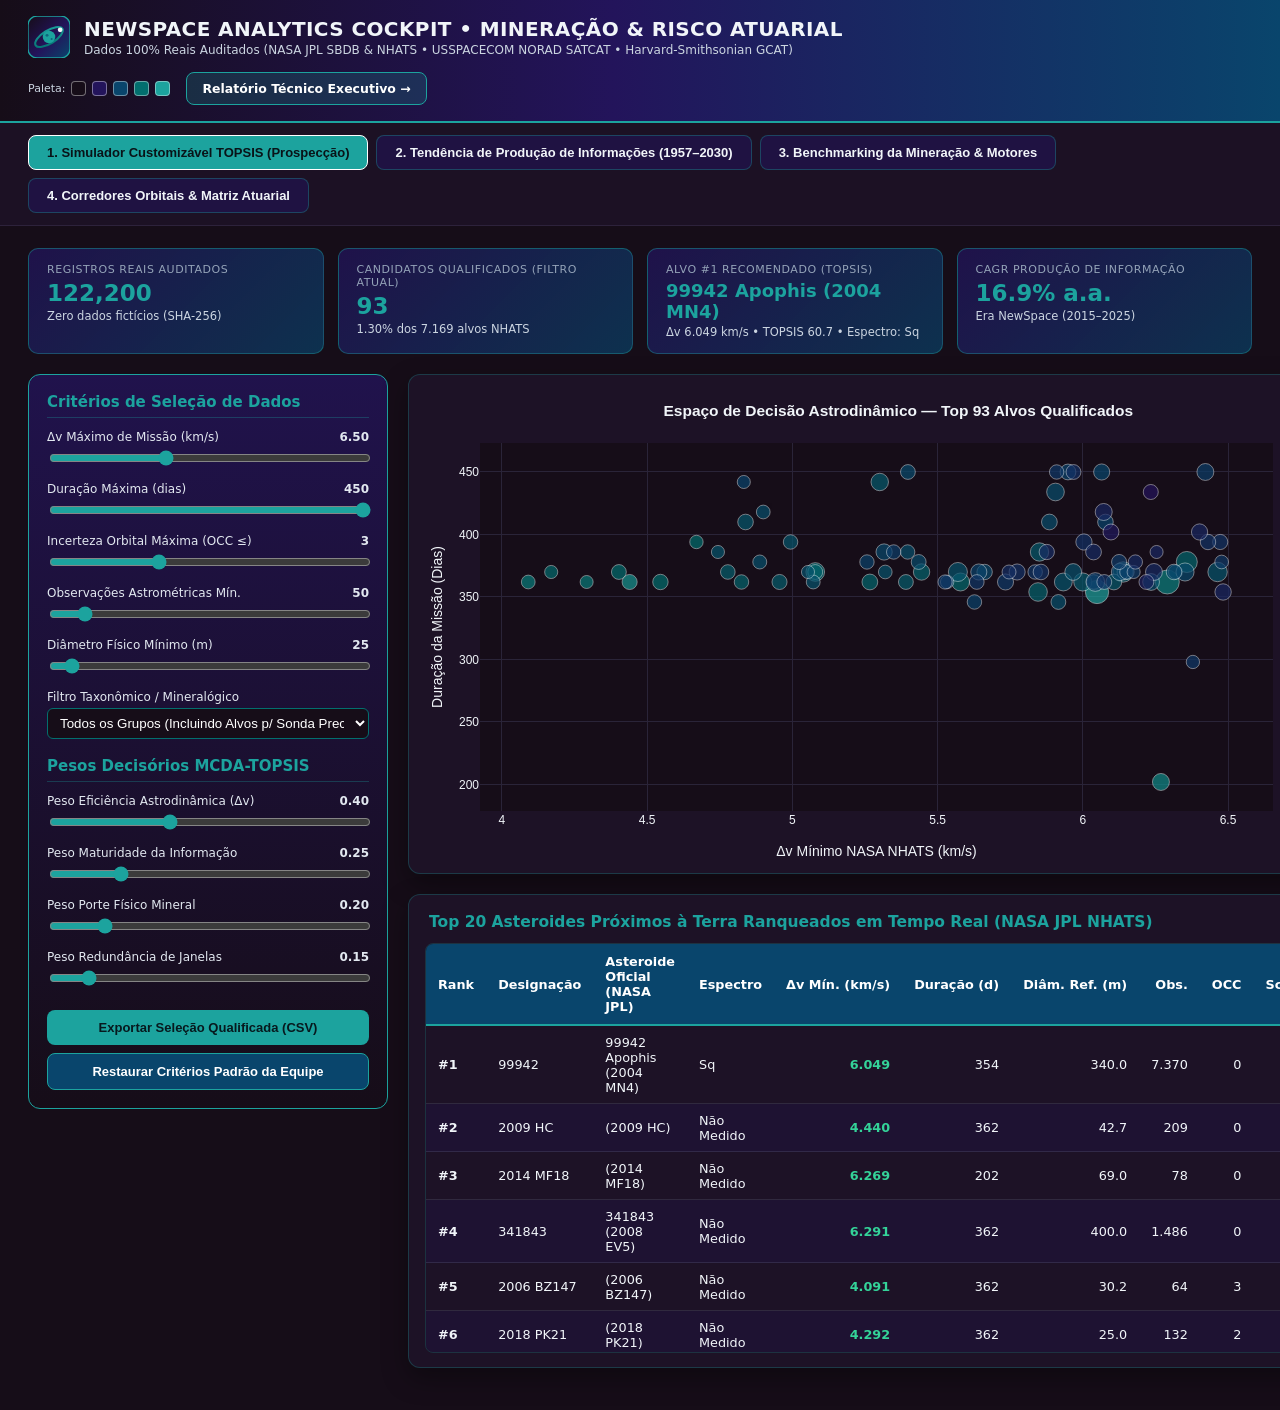
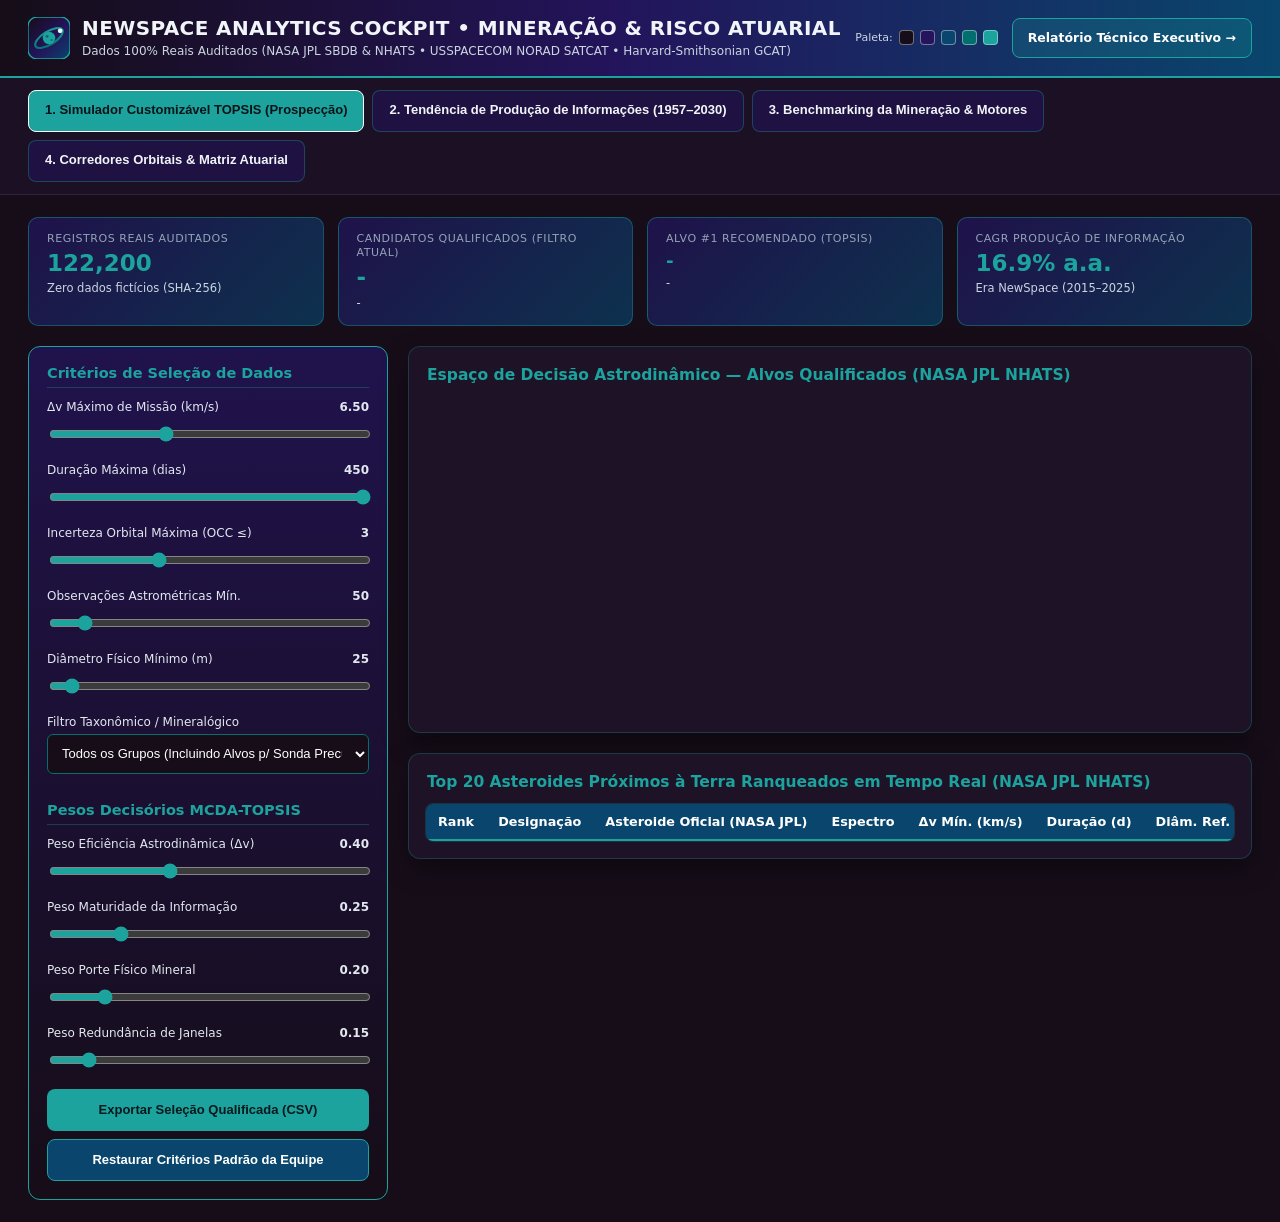
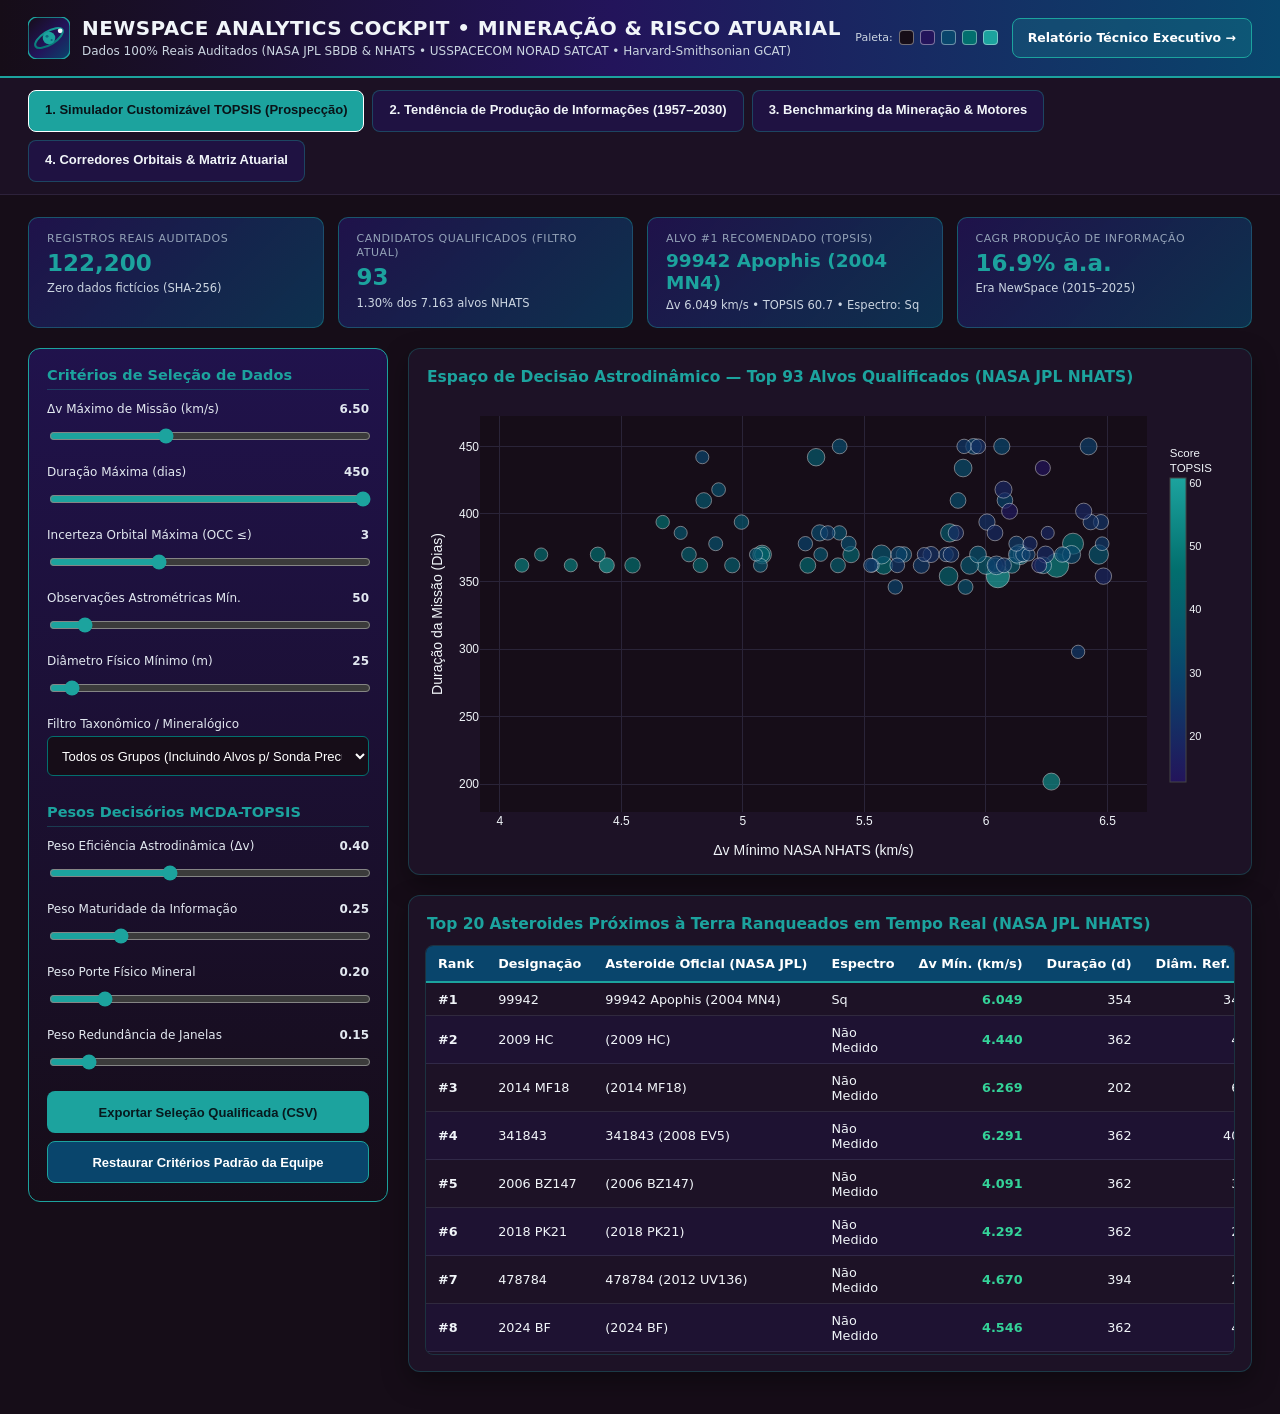
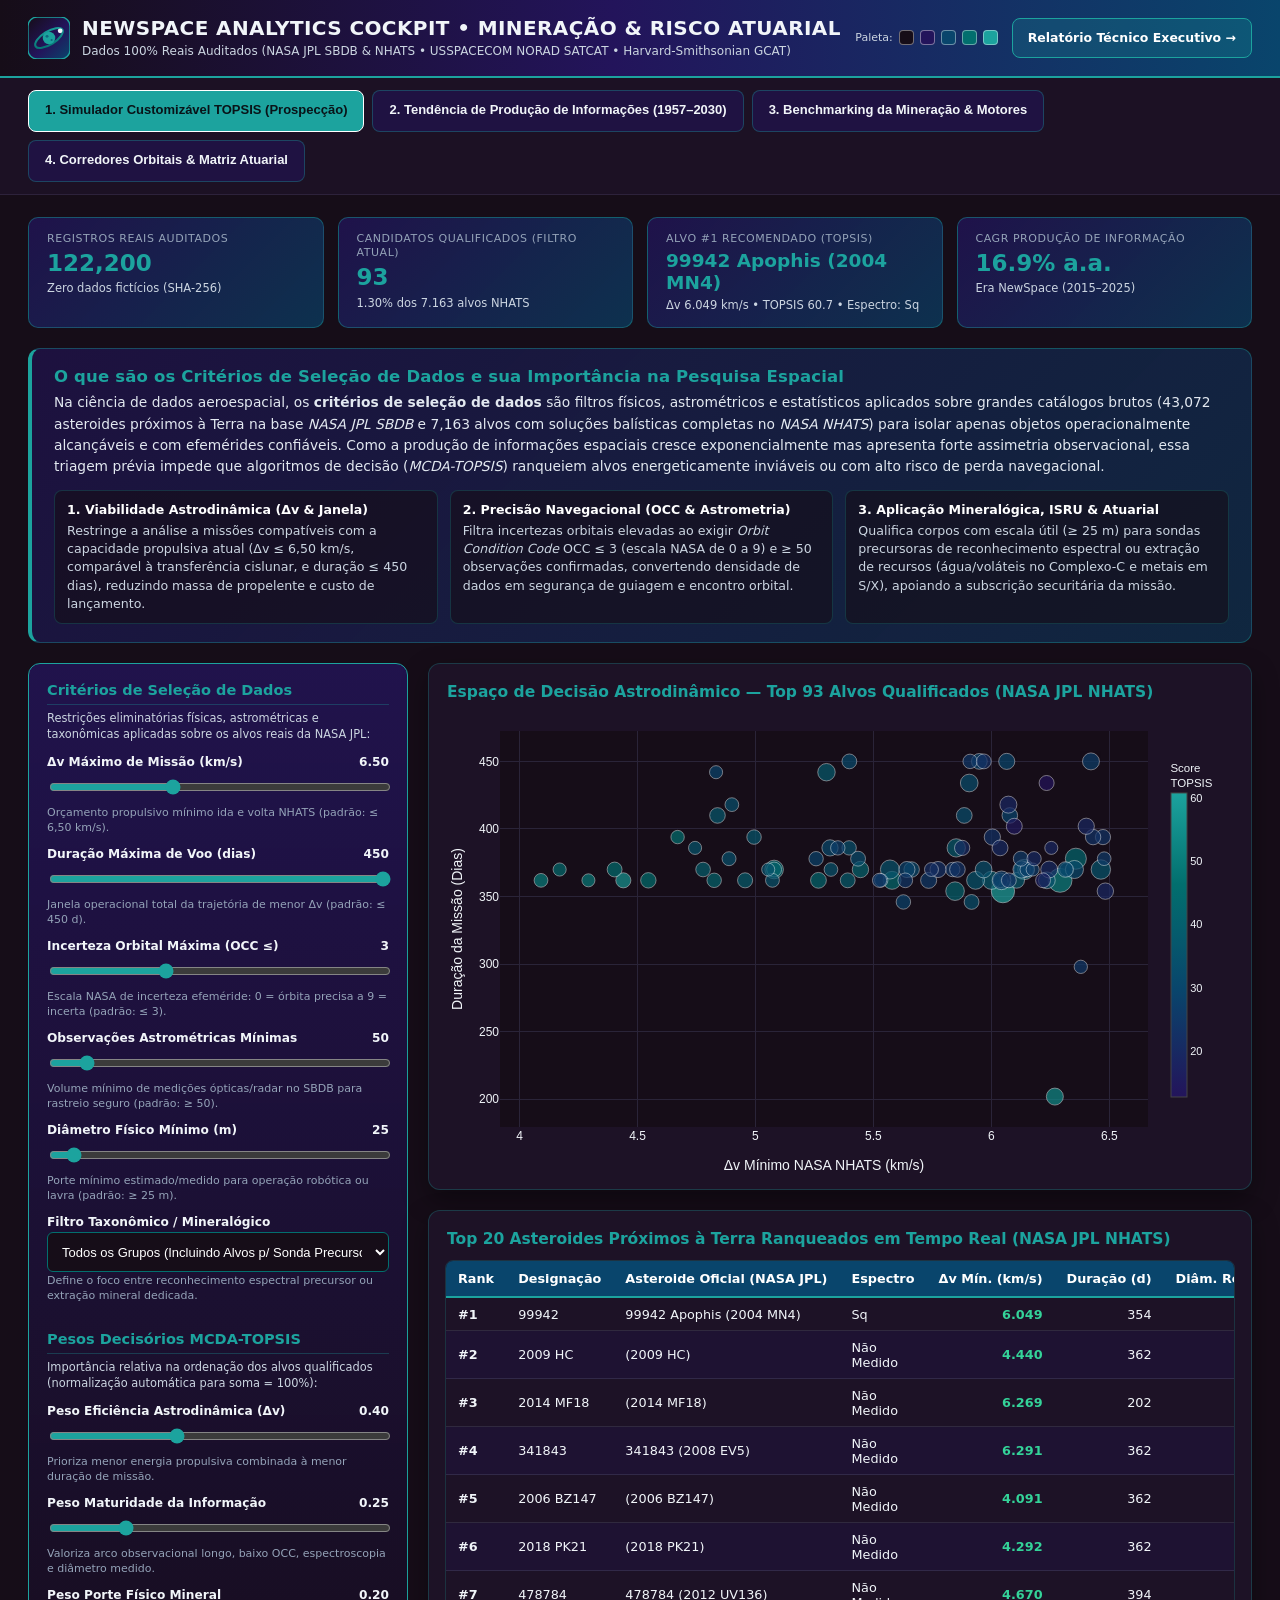
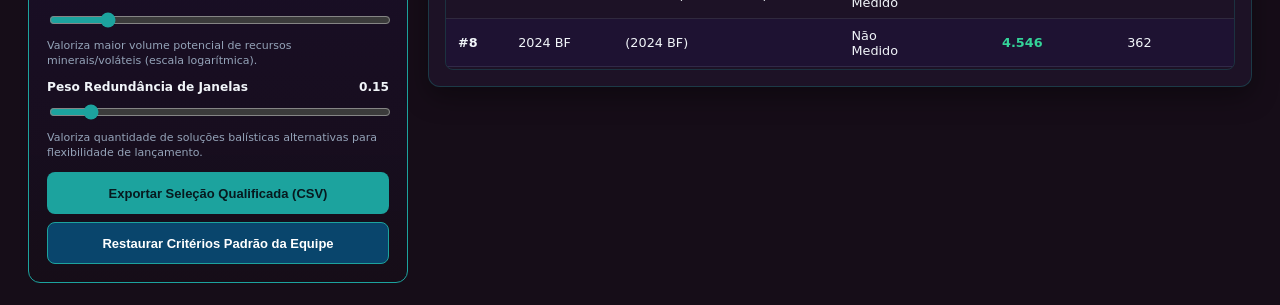
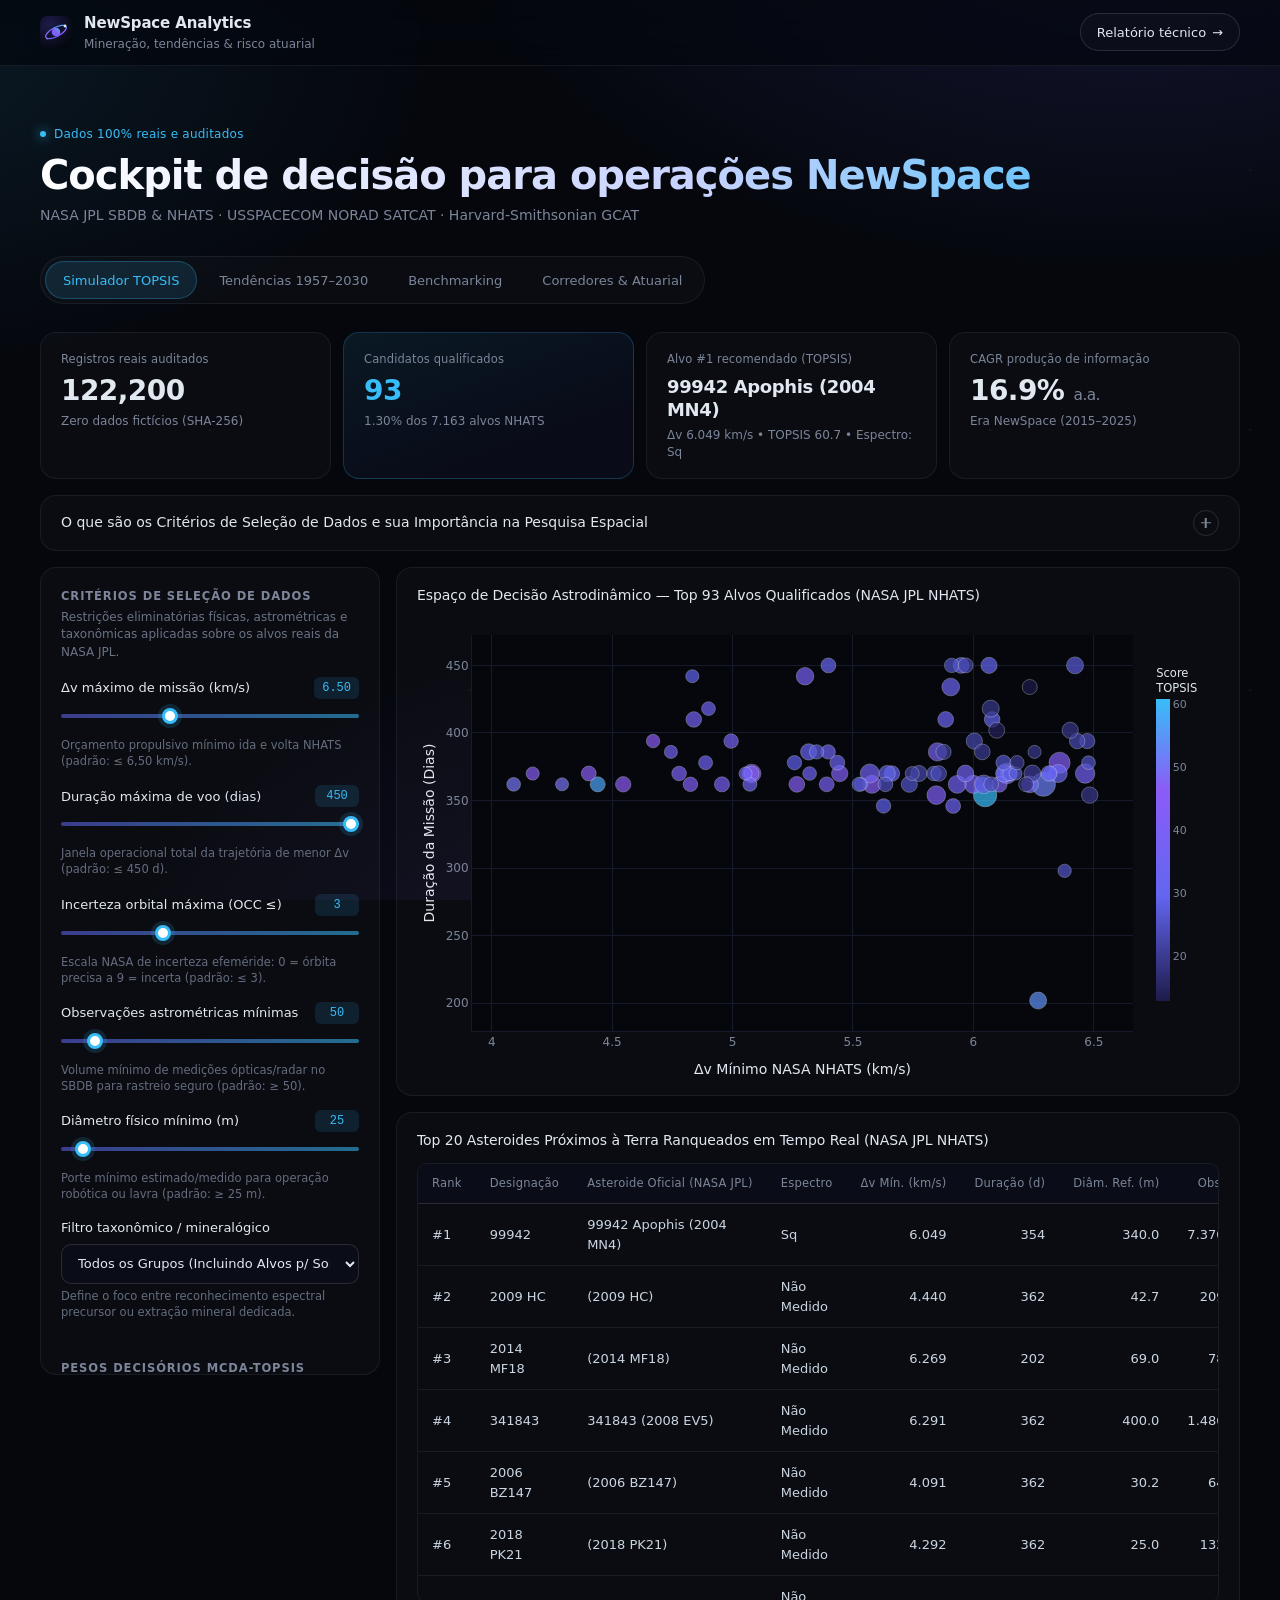
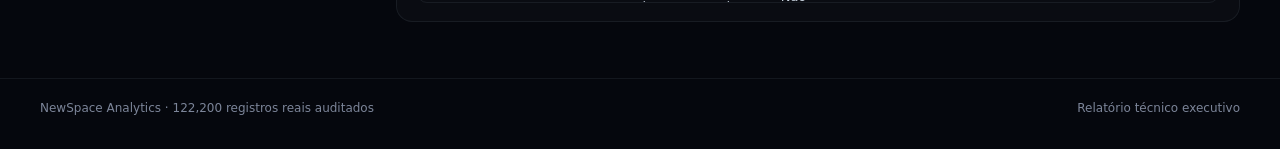
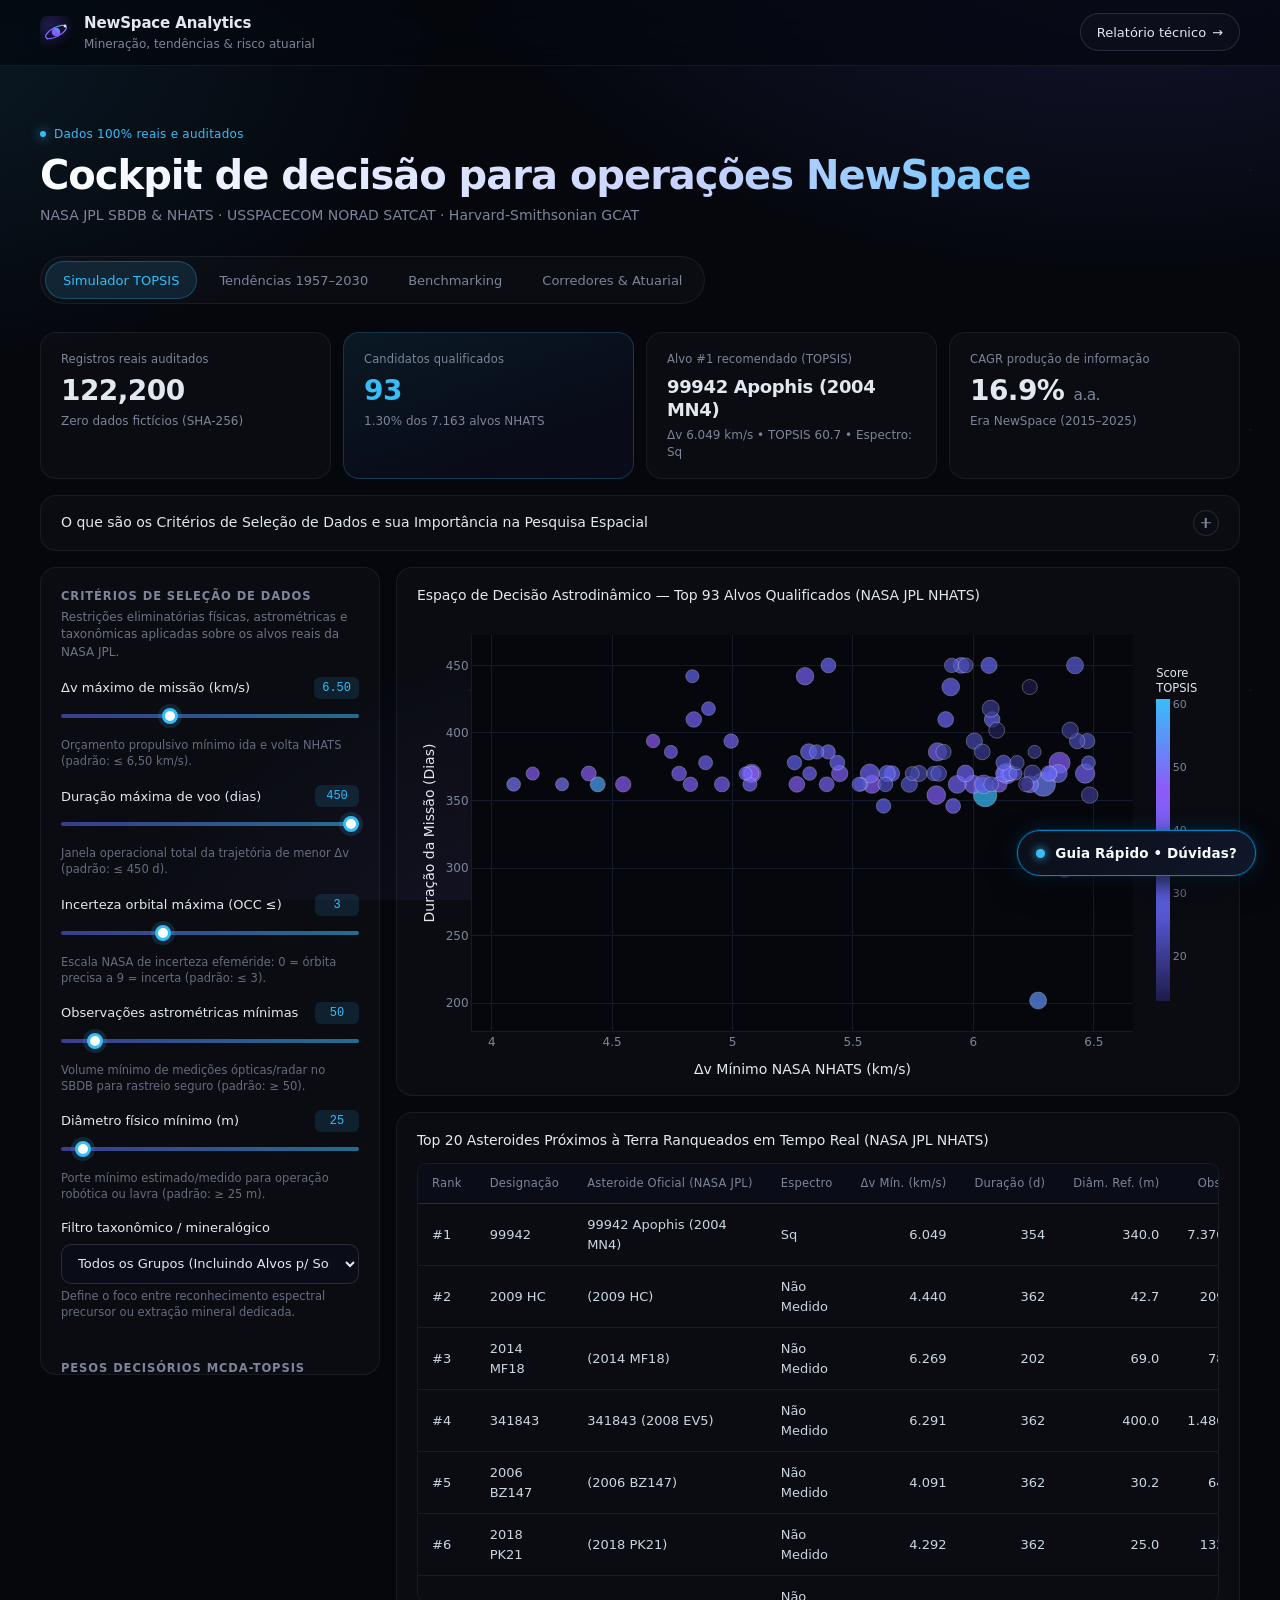
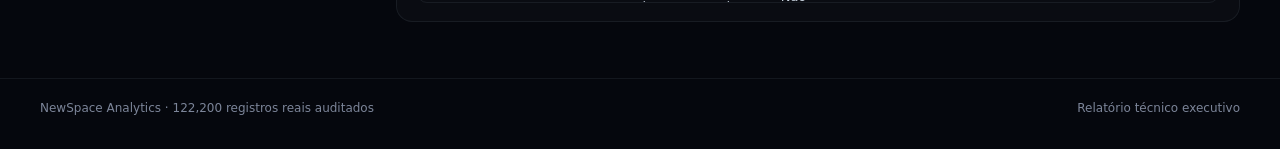
